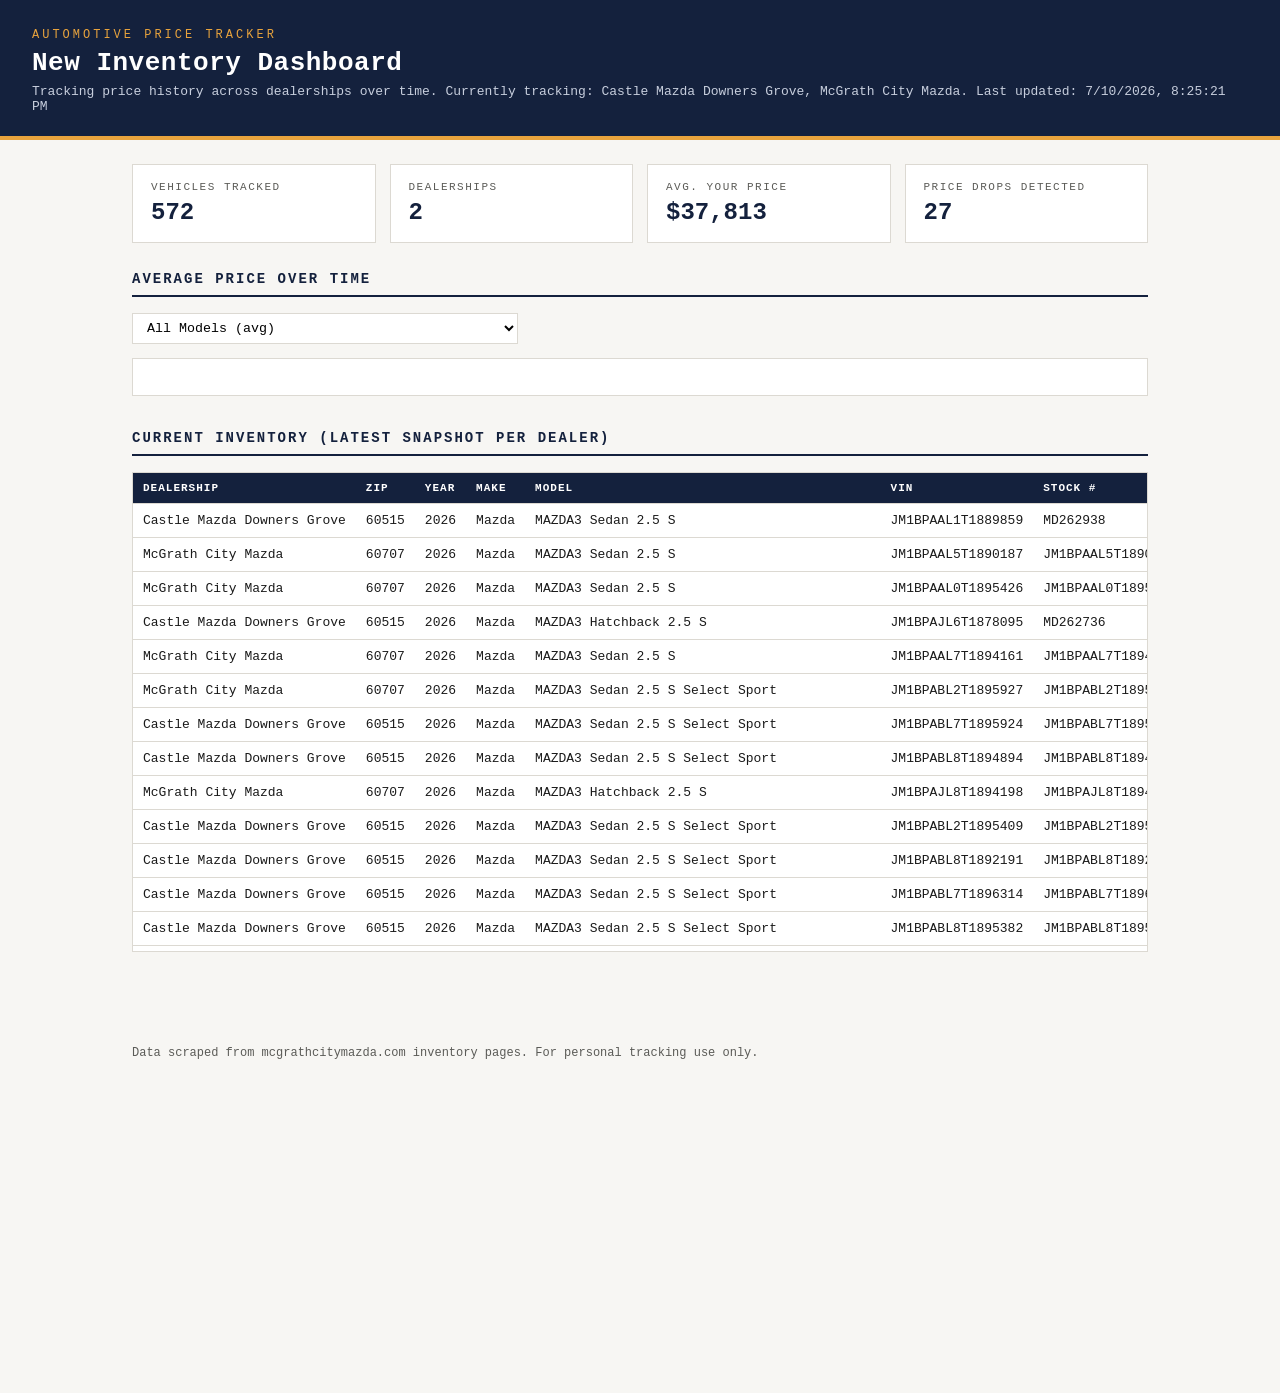
==== docs/index.html @ 13ea5472 "Update prices [automated]" ====
<!DOCTYPE html>
<html lang="en">
<head>
<meta charset="UTF-8">
<title>Automotive Price Tracker</title>
<script>/*!
 * Chart.js v4.4.4
 * https://www.chartjs.org
 * (c) 2024 Chart.js Contributors
 * Released under the MIT License
 */
!function(t,e){"object"==typeof exports&&"undefined"!=typeof module?module.exports=e():"function"==typeof define&&define.amd?define(e):(t="undefined"!=typeof globalThis?globalThis:t||self).Chart=e()}(this,(function(){"use strict";var t=Object.freeze({__proto__:null,get Colors(){return Go},get Decimation(){return Qo},get Filler(){return ma},get Legend(){return ya},get SubTitle(){return ka},get Title(){return Ma},get Tooltip(){return Ba}});function e(){}const i=(()=>{let t=0;return()=>t++})();function s(t){return null==t}function n(t){if(Array.isArray&&Array.isArray(t))return!0;const e=Object.prototype.toString.call(t);return"[object"===e.slice(0,7)&&"Array]"===e.slice(-6)}function o(t){return null!==t&&"[object Object]"===Object.prototype.toString.call(t)}function a(t){return("number"==typeof t||t instanceof Number)&&isFinite(+t)}function r(t,e){return a(t)?t:e}function l(t,e){return void 0===t?e:t}const h=(t,e)=>"string"==typeof t&&t.endsWith("%")?parseFloat(t)/100:+t/e,c=(t,e)=>"string"==typeof t&&t.endsWith("%")?parseFloat(t)/100*e:+t;function d(t,e,i){if(t&&"function"==typeof t.call)return t.apply(i,e)}function u(t,e,i,s){let a,r,l;if(n(t))if(r=t.length,s)for(a=r-1;a>=0;a--)e.call(i,t[a],a);else for(a=0;a<r;a++)e.call(i,t[a],a);else if(o(t))for(l=Object.keys(t),r=l.length,a=0;a<r;a++)e.call(i,t[l[a]],l[a])}function f(t,e){let i,s,n,o;if(!t||!e||t.length!==e.length)return!1;for(i=0,s=t.length;i<s;++i)if(n=t[i],o=e[i],n.datasetIndex!==o.datasetIndex||n.index!==o.index)return!1;return!0}function g(t){if(n(t))return t.map(g);if(o(t)){const e=Object.create(null),i=Object.keys(t),s=i.length;let n=0;for(;n<s;++n)e[i[n]]=g(t[i[n]]);return e}return t}function p(t){return-1===["__proto__","prototype","constructor"].indexOf(t)}function m(t,e,i,s){if(!p(t))return;const n=e[t],a=i[t];o(n)&&o(a)?x(n,a,s):e[t]=g(a)}function x(t,e,i){const s=n(e)?e:[e],a=s.length;if(!o(t))return t;const r=(i=i||{}).merger||m;let l;for(let e=0;e<a;++e){if(l=s[e],!o(l))continue;const n=Object.keys(l);for(let e=0,s=n.length;e<s;++e)r(n[e],t,l,i)}return t}function b(t,e){return x(t,e,{merger:_})}function _(t,e,i){if(!p(t))return;const s=e[t],n=i[t];o(s)&&o(n)?b(s,n):Object.prototype.hasOwnProperty.call(e,t)||(e[t]=g(n))}const y={"":t=>t,x:t=>t.x,y:t=>t.y};function v(t){const e=t.split("."),i=[];let s="";for(const t of e)s+=t,s.endsWith("\\")?s=s.slice(0,-1)+".":(i.push(s),s="");return i}function M(t,e){const i=y[e]||(y[e]=function(t){const e=v(t);return t=>{for(const i of e){if(""===i)break;t=t&&t[i]}return t}}(e));return i(t)}function w(t){return t.charAt(0).toUpperCase()+t.slice(1)}const k=t=>void 0!==t,S=t=>"function"==typeof t,P=(t,e)=>{if(t.size!==e.size)return!1;for(const i of t)if(!e.has(i))return!1;return!0};function D(t){return"mouseup"===t.type||"click"===t.type||"contextmenu"===t.type}const C=Math.PI,O=2*C,A=O+C,T=Number.POSITIVE_INFINITY,L=C/180,E=C/2,R=C/4,I=2*C/3,z=Math.log10,F=Math.sign;function V(t,e,i){return Math.abs(t-e)<i}function B(t){const e=Math.round(t);t=V(t,e,t/1e3)?e:t;const i=Math.pow(10,Math.floor(z(t))),s=t/i;return(s<=1?1:s<=2?2:s<=5?5:10)*i}function W(t){const e=[],i=Math.sqrt(t);let s;for(s=1;s<i;s++)t%s==0&&(e.push(s),e.push(t/s));return i===(0|i)&&e.push(i),e.sort(((t,e)=>t-e)).pop(),e}function N(t){return!isNaN(parseFloat(t))&&isFinite(t)}function H(t,e){const i=Math.round(t);return i-e<=t&&i+e>=t}function j(t,e,i){let s,n,o;for(s=0,n=t.length;s<n;s++)o=t[s][i],isNaN(o)||(e.min=Math.min(e.min,o),e.max=Math.max(e.max,o))}function $(t){return t*(C/180)}function Y(t){return t*(180/C)}function U(t){if(!a(t))return;let e=1,i=0;for(;Math.round(t*e)/e!==t;)e*=10,i++;return i}function X(t,e){const i=e.x-t.x,s=e.y-t.y,n=Math.sqrt(i*i+s*s);let o=Math.atan2(s,i);return o<-.5*C&&(o+=O),{angle:o,distance:n}}function q(t,e){return Math.sqrt(Math.pow(e.x-t.x,2)+Math.pow(e.y-t.y,2))}function K(t,e){return(t-e+A)%O-C}function G(t){return(t%O+O)%O}function Z(t,e,i,s){const n=G(t),o=G(e),a=G(i),r=G(o-n),l=G(a-n),h=G(n-o),c=G(n-a);return n===o||n===a||s&&o===a||r>l&&h<c}function J(t,e,i){return Math.max(e,Math.min(i,t))}function Q(t){return J(t,-32768,32767)}function tt(t,e,i,s=1e-6){return t>=Math.min(e,i)-s&&t<=Math.max(e,i)+s}function et(t,e,i){i=i||(i=>t[i]<e);let s,n=t.length-1,o=0;for(;n-o>1;)s=o+n>>1,i(s)?o=s:n=s;return{lo:o,hi:n}}const it=(t,e,i,s)=>et(t,i,s?s=>{const n=t[s][e];return n<i||n===i&&t[s+1][e]===i}:s=>t[s][e]<i),st=(t,e,i)=>et(t,i,(s=>t[s][e]>=i));function nt(t,e,i){let s=0,n=t.length;for(;s<n&&t[s]<e;)s++;for(;n>s&&t[n-1]>i;)n--;return s>0||n<t.length?t.slice(s,n):t}const ot=["push","pop","shift","splice","unshift"];function at(t,e){t._chartjs?t._chartjs.listeners.push(e):(Object.defineProperty(t,"_chartjs",{configurable:!0,enumerable:!1,value:{listeners:[e]}}),ot.forEach((e=>{const i="_onData"+w(e),s=t[e];Object.defineProperty(t,e,{configurable:!0,enumerable:!1,value(...e){const n=s.apply(this,e);return t._chartjs.listeners.forEach((t=>{"function"==typeof t[i]&&t[i](...e)})),n}})})))}function rt(t,e){const i=t._chartjs;if(!i)return;const s=i.listeners,n=s.indexOf(e);-1!==n&&s.splice(n,1),s.length>0||(ot.forEach((e=>{delete t[e]})),delete t._chartjs)}function lt(t){const e=new Set(t);return e.size===t.length?t:Array.from(e)}const ht="undefined"==typeof window?function(t){return t()}:window.requestAnimationFrame;function ct(t,e){let i=[],s=!1;return function(...n){i=n,s||(s=!0,ht.call(window,(()=>{s=!1,t.apply(e,i)})))}}function dt(t,e){let i;return function(...s){return e?(clearTimeout(i),i=setTimeout(t,e,s)):t.apply(this,s),e}}const ut=t=>"start"===t?"left":"end"===t?"right":"center",ft=(t,e,i)=>"start"===t?e:"end"===t?i:(e+i)/2,gt=(t,e,i,s)=>t===(s?"left":"right")?i:"center"===t?(e+i)/2:e;function pt(t,e,i){const s=e.length;let n=0,o=s;if(t._sorted){const{iScale:a,_parsed:r}=t,l=a.axis,{min:h,max:c,minDefined:d,maxDefined:u}=a.getUserBounds();d&&(n=J(Math.min(it(r,l,h).lo,i?s:it(e,l,a.getPixelForValue(h)).lo),0,s-1)),o=u?J(Math.max(it(r,a.axis,c,!0).hi+1,i?0:it(e,l,a.getPixelForValue(c),!0).hi+1),n,s)-n:s-n}return{start:n,count:o}}function mt(t){const{xScale:e,yScale:i,_scaleRanges:s}=t,n={xmin:e.min,xmax:e.max,ymin:i.min,ymax:i.max};if(!s)return t._scaleRanges=n,!0;const o=s.xmin!==e.min||s.xmax!==e.max||s.ymin!==i.min||s.ymax!==i.max;return Object.assign(s,n),o}class xt{constructor(){this._request=null,this._charts=new Map,this._running=!1,this._lastDate=void 0}_notify(t,e,i,s){const n=e.listeners[s],o=e.duration;n.forEach((s=>s({chart:t,initial:e.initial,numSteps:o,currentStep:Math.min(i-e.start,o)})))}_refresh(){this._request||(this._running=!0,this._request=ht.call(window,(()=>{this._update(),this._request=null,this._running&&this._refresh()})))}_update(t=Date.now()){let e=0;this._charts.forEach(((i,s)=>{if(!i.running||!i.items.length)return;const n=i.items;let o,a=n.length-1,r=!1;for(;a>=0;--a)o=n[a],o._active?(o._total>i.duration&&(i.duration=o._total),o.tick(t),r=!0):(n[a]=n[n.length-1],n.pop());r&&(s.draw(),this._notify(s,i,t,"progress")),n.length||(i.running=!1,this._notify(s,i,t,"complete"),i.initial=!1),e+=n.length})),this._lastDate=t,0===e&&(this._running=!1)}_getAnims(t){const e=this._charts;let i=e.get(t);return i||(i={running:!1,initial:!0,items:[],listeners:{complete:[],progress:[]}},e.set(t,i)),i}listen(t,e,i){this._getAnims(t).listeners[e].push(i)}add(t,e){e&&e.length&&this._getAnims(t).items.push(...e)}has(t){return this._getAnims(t).items.length>0}start(t){const e=this._charts.get(t);e&&(e.running=!0,e.start=Date.now(),e.duration=e.items.reduce(((t,e)=>Math.max(t,e._duration)),0),this._refresh())}running(t){if(!this._running)return!1;const e=this._charts.get(t);return!!(e&&e.running&&e.items.length)}stop(t){const e=this._charts.get(t);if(!e||!e.items.length)return;const i=e.items;let s=i.length-1;for(;s>=0;--s)i[s].cancel();e.items=[],this._notify(t,e,Date.now(),"complete")}remove(t){return this._charts.delete(t)}}var bt=new xt;
/*!
 * @kurkle/color v0.3.2
 * https://github.com/kurkle/color#readme
 * (c) 2023 Jukka Kurkela
 * Released under the MIT License
 */function _t(t){return t+.5|0}const yt=(t,e,i)=>Math.max(Math.min(t,i),e);function vt(t){return yt(_t(2.55*t),0,255)}function Mt(t){return yt(_t(255*t),0,255)}function wt(t){return yt(_t(t/2.55)/100,0,1)}function kt(t){return yt(_t(100*t),0,100)}const St={0:0,1:1,2:2,3:3,4:4,5:5,6:6,7:7,8:8,9:9,A:10,B:11,C:12,D:13,E:14,F:15,a:10,b:11,c:12,d:13,e:14,f:15},Pt=[..."0123456789ABCDEF"],Dt=t=>Pt[15&t],Ct=t=>Pt[(240&t)>>4]+Pt[15&t],Ot=t=>(240&t)>>4==(15&t);function At(t){var e=(t=>Ot(t.r)&&Ot(t.g)&&Ot(t.b)&&Ot(t.a))(t)?Dt:Ct;return t?"#"+e(t.r)+e(t.g)+e(t.b)+((t,e)=>t<255?e(t):"")(t.a,e):void 0}const Tt=/^(hsla?|hwb|hsv)\(\s*([-+.e\d]+)(?:deg)?[\s,]+([-+.e\d]+)%[\s,]+([-+.e\d]+)%(?:[\s,]+([-+.e\d]+)(%)?)?\s*\)$/;function Lt(t,e,i){const s=e*Math.min(i,1-i),n=(e,n=(e+t/30)%12)=>i-s*Math.max(Math.min(n-3,9-n,1),-1);return[n(0),n(8),n(4)]}function Et(t,e,i){const s=(s,n=(s+t/60)%6)=>i-i*e*Math.max(Math.min(n,4-n,1),0);return[s(5),s(3),s(1)]}function Rt(t,e,i){const s=Lt(t,1,.5);let n;for(e+i>1&&(n=1/(e+i),e*=n,i*=n),n=0;n<3;n++)s[n]*=1-e-i,s[n]+=e;return s}function It(t){const e=t.r/255,i=t.g/255,s=t.b/255,n=Math.max(e,i,s),o=Math.min(e,i,s),a=(n+o)/2;let r,l,h;return n!==o&&(h=n-o,l=a>.5?h/(2-n-o):h/(n+o),r=function(t,e,i,s,n){return t===n?(e-i)/s+(e<i?6:0):e===n?(i-t)/s+2:(t-e)/s+4}(e,i,s,h,n),r=60*r+.5),[0|r,l||0,a]}function zt(t,e,i,s){return(Array.isArray(e)?t(e[0],e[1],e[2]):t(e,i,s)).map(Mt)}function Ft(t,e,i){return zt(Lt,t,e,i)}function Vt(t){return(t%360+360)%360}function Bt(t){const e=Tt.exec(t);let i,s=255;if(!e)return;e[5]!==i&&(s=e[6]?vt(+e[5]):Mt(+e[5]));const n=Vt(+e[2]),o=+e[3]/100,a=+e[4]/100;return i="hwb"===e[1]?function(t,e,i){return zt(Rt,t,e,i)}(n,o,a):"hsv"===e[1]?function(t,e,i){return zt(Et,t,e,i)}(n,o,a):Ft(n,o,a),{r:i[0],g:i[1],b:i[2],a:s}}const Wt={x:"dark",Z:"light",Y:"re",X:"blu",W:"gr",V:"medium",U:"slate",A:"ee",T:"ol",S:"or",B:"ra",C:"lateg",D:"ights",R:"in",Q:"turquois",E:"hi",P:"ro",O:"al",N:"le",M:"de",L:"yello",F:"en",K:"ch",G:"arks",H:"ea",I:"ightg",J:"wh"},Nt={OiceXe:"f0f8ff",antiquewEte:"faebd7",aqua:"ffff",aquamarRe:"7fffd4",azuY:"f0ffff",beige:"f5f5dc",bisque:"ffe4c4",black:"0",blanKedOmond:"ffebcd",Xe:"ff",XeviTet:"8a2be2",bPwn:"a52a2a",burlywood:"deb887",caMtXe:"5f9ea0",KartYuse:"7fff00",KocTate:"d2691e",cSO:"ff7f50",cSnflowerXe:"6495ed",cSnsilk:"fff8dc",crimson:"dc143c",cyan:"ffff",xXe:"8b",xcyan:"8b8b",xgTMnPd:"b8860b",xWay:"a9a9a9",xgYF:"6400",xgYy:"a9a9a9",xkhaki:"bdb76b",xmagFta:"8b008b",xTivegYF:"556b2f",xSange:"ff8c00",xScEd:"9932cc",xYd:"8b0000",xsOmon:"e9967a",xsHgYF:"8fbc8f",xUXe:"483d8b",xUWay:"2f4f4f",xUgYy:"2f4f4f",xQe:"ced1",xviTet:"9400d3",dAppRk:"ff1493",dApskyXe:"bfff",dimWay:"696969",dimgYy:"696969",dodgerXe:"1e90ff",fiYbrick:"b22222",flSOwEte:"fffaf0",foYstWAn:"228b22",fuKsia:"ff00ff",gaRsbSo:"dcdcdc",ghostwEte:"f8f8ff",gTd:"ffd700",gTMnPd:"daa520",Way:"808080",gYF:"8000",gYFLw:"adff2f",gYy:"808080",honeyMw:"f0fff0",hotpRk:"ff69b4",RdianYd:"cd5c5c",Rdigo:"4b0082",ivSy:"fffff0",khaki:"f0e68c",lavFMr:"e6e6fa",lavFMrXsh:"fff0f5",lawngYF:"7cfc00",NmoncEffon:"fffacd",ZXe:"add8e6",ZcSO:"f08080",Zcyan:"e0ffff",ZgTMnPdLw:"fafad2",ZWay:"d3d3d3",ZgYF:"90ee90",ZgYy:"d3d3d3",ZpRk:"ffb6c1",ZsOmon:"ffa07a",ZsHgYF:"20b2aa",ZskyXe:"87cefa",ZUWay:"778899",ZUgYy:"778899",ZstAlXe:"b0c4de",ZLw:"ffffe0",lime:"ff00",limegYF:"32cd32",lRF:"faf0e6",magFta:"ff00ff",maPon:"800000",VaquamarRe:"66cdaa",VXe:"cd",VScEd:"ba55d3",VpurpN:"9370db",VsHgYF:"3cb371",VUXe:"7b68ee",VsprRggYF:"fa9a",VQe:"48d1cc",VviTetYd:"c71585",midnightXe:"191970",mRtcYam:"f5fffa",mistyPse:"ffe4e1",moccasR:"ffe4b5",navajowEte:"ffdead",navy:"80",Tdlace:"fdf5e6",Tive:"808000",TivedBb:"6b8e23",Sange:"ffa500",SangeYd:"ff4500",ScEd:"da70d6",pOegTMnPd:"eee8aa",pOegYF:"98fb98",pOeQe:"afeeee",pOeviTetYd:"db7093",papayawEp:"ffefd5",pHKpuff:"ffdab9",peru:"cd853f",pRk:"ffc0cb",plum:"dda0dd",powMrXe:"b0e0e6",purpN:"800080",YbeccapurpN:"663399",Yd:"ff0000",Psybrown:"bc8f8f",PyOXe:"4169e1",saddNbPwn:"8b4513",sOmon:"fa8072",sandybPwn:"f4a460",sHgYF:"2e8b57",sHshell:"fff5ee",siFna:"a0522d",silver:"c0c0c0",skyXe:"87ceeb",UXe:"6a5acd",UWay:"708090",UgYy:"708090",snow:"fffafa",sprRggYF:"ff7f",stAlXe:"4682b4",tan:"d2b48c",teO:"8080",tEstN:"d8bfd8",tomato:"ff6347",Qe:"40e0d0",viTet:"ee82ee",JHt:"f5deb3",wEte:"ffffff",wEtesmoke:"f5f5f5",Lw:"ffff00",LwgYF:"9acd32"};let Ht;function jt(t){Ht||(Ht=function(){const t={},e=Object.keys(Nt),i=Object.keys(Wt);let s,n,o,a,r;for(s=0;s<e.length;s++){for(a=r=e[s],n=0;n<i.length;n++)o=i[n],r=r.replace(o,Wt[o]);o=parseInt(Nt[a],16),t[r]=[o>>16&255,o>>8&255,255&o]}return t}(),Ht.transparent=[0,0,0,0]);const e=Ht[t.toLowerCase()];return e&&{r:e[0],g:e[1],b:e[2],a:4===e.length?e[3]:255}}const $t=/^rgba?\(\s*([-+.\d]+)(%)?[\s,]+([-+.e\d]+)(%)?[\s,]+([-+.e\d]+)(%)?(?:[\s,/]+([-+.e\d]+)(%)?)?\s*\)$/;const Yt=t=>t<=.0031308?12.92*t:1.055*Math.pow(t,1/2.4)-.055,Ut=t=>t<=.04045?t/12.92:Math.pow((t+.055)/1.055,2.4);function Xt(t,e,i){if(t){let s=It(t);s[e]=Math.max(0,Math.min(s[e]+s[e]*i,0===e?360:1)),s=Ft(s),t.r=s[0],t.g=s[1],t.b=s[2]}}function qt(t,e){return t?Object.assign(e||{},t):t}function Kt(t){var e={r:0,g:0,b:0,a:255};return Array.isArray(t)?t.length>=3&&(e={r:t[0],g:t[1],b:t[2],a:255},t.length>3&&(e.a=Mt(t[3]))):(e=qt(t,{r:0,g:0,b:0,a:1})).a=Mt(e.a),e}function Gt(t){return"r"===t.charAt(0)?function(t){const e=$t.exec(t);let i,s,n,o=255;if(e){if(e[7]!==i){const t=+e[7];o=e[8]?vt(t):yt(255*t,0,255)}return i=+e[1],s=+e[3],n=+e[5],i=255&(e[2]?vt(i):yt(i,0,255)),s=255&(e[4]?vt(s):yt(s,0,255)),n=255&(e[6]?vt(n):yt(n,0,255)),{r:i,g:s,b:n,a:o}}}(t):Bt(t)}class Zt{constructor(t){if(t instanceof Zt)return t;const e=typeof t;let i;var s,n,o;"object"===e?i=Kt(t):"string"===e&&(o=(s=t).length,"#"===s[0]&&(4===o||5===o?n={r:255&17*St[s[1]],g:255&17*St[s[2]],b:255&17*St[s[3]],a:5===o?17*St[s[4]]:255}:7!==o&&9!==o||(n={r:St[s[1]]<<4|St[s[2]],g:St[s[3]]<<4|St[s[4]],b:St[s[5]]<<4|St[s[6]],a:9===o?St[s[7]]<<4|St[s[8]]:255})),i=n||jt(t)||Gt(t)),this._rgb=i,this._valid=!!i}get valid(){return this._valid}get rgb(){var t=qt(this._rgb);return t&&(t.a=wt(t.a)),t}set rgb(t){this._rgb=Kt(t)}rgbString(){return this._valid?(t=this._rgb)&&(t.a<255?`rgba(${t.r}, ${t.g}, ${t.b}, ${wt(t.a)})`:`rgb(${t.r}, ${t.g}, ${t.b})`):void 0;var t}hexString(){return this._valid?At(this._rgb):void 0}hslString(){return this._valid?function(t){if(!t)return;const e=It(t),i=e[0],s=kt(e[1]),n=kt(e[2]);return t.a<255?`hsla(${i}, ${s}%, ${n}%, ${wt(t.a)})`:`hsl(${i}, ${s}%, ${n}%)`}(this._rgb):void 0}mix(t,e){if(t){const i=this.rgb,s=t.rgb;let n;const o=e===n?.5:e,a=2*o-1,r=i.a-s.a,l=((a*r==-1?a:(a+r)/(1+a*r))+1)/2;n=1-l,i.r=255&l*i.r+n*s.r+.5,i.g=255&l*i.g+n*s.g+.5,i.b=255&l*i.b+n*s.b+.5,i.a=o*i.a+(1-o)*s.a,this.rgb=i}return this}interpolate(t,e){return t&&(this._rgb=function(t,e,i){const s=Ut(wt(t.r)),n=Ut(wt(t.g)),o=Ut(wt(t.b));return{r:Mt(Yt(s+i*(Ut(wt(e.r))-s))),g:Mt(Yt(n+i*(Ut(wt(e.g))-n))),b:Mt(Yt(o+i*(Ut(wt(e.b))-o))),a:t.a+i*(e.a-t.a)}}(this._rgb,t._rgb,e)),this}clone(){return new Zt(this.rgb)}alpha(t){return this._rgb.a=Mt(t),this}clearer(t){return this._rgb.a*=1-t,this}greyscale(){const t=this._rgb,e=_t(.3*t.r+.59*t.g+.11*t.b);return t.r=t.g=t.b=e,this}opaquer(t){return this._rgb.a*=1+t,this}negate(){const t=this._rgb;return t.r=255-t.r,t.g=255-t.g,t.b=255-t.b,this}lighten(t){return Xt(this._rgb,2,t),this}darken(t){return Xt(this._rgb,2,-t),this}saturate(t){return Xt(this._rgb,1,t),this}desaturate(t){return Xt(this._rgb,1,-t),this}rotate(t){return function(t,e){var i=It(t);i[0]=Vt(i[0]+e),i=Ft(i),t.r=i[0],t.g=i[1],t.b=i[2]}(this._rgb,t),this}}function Jt(t){if(t&&"object"==typeof t){const e=t.toString();return"[object CanvasPattern]"===e||"[object CanvasGradient]"===e}return!1}function Qt(t){return Jt(t)?t:new Zt(t)}function te(t){return Jt(t)?t:new Zt(t).saturate(.5).darken(.1).hexString()}const ee=["x","y","borderWidth","radius","tension"],ie=["color","borderColor","backgroundColor"];const se=new Map;function ne(t,e,i){return function(t,e){e=e||{};const i=t+JSON.stringify(e);let s=se.get(i);return s||(s=new Intl.NumberFormat(t,e),se.set(i,s)),s}(e,i).format(t)}const oe={values:t=>n(t)?t:""+t,numeric(t,e,i){if(0===t)return"0";const s=this.chart.options.locale;let n,o=t;if(i.length>1){const e=Math.max(Math.abs(i[0].value),Math.abs(i[i.length-1].value));(e<1e-4||e>1e15)&&(n="scientific"),o=function(t,e){let i=e.length>3?e[2].value-e[1].value:e[1].value-e[0].value;Math.abs(i)>=1&&t!==Math.floor(t)&&(i=t-Math.floor(t));return i}(t,i)}const a=z(Math.abs(o)),r=isNaN(a)?1:Math.max(Math.min(-1*Math.floor(a),20),0),l={notation:n,minimumFractionDigits:r,maximumFractionDigits:r};return Object.assign(l,this.options.ticks.format),ne(t,s,l)},logarithmic(t,e,i){if(0===t)return"0";const s=i[e].significand||t/Math.pow(10,Math.floor(z(t)));return[1,2,3,5,10,15].includes(s)||e>.8*i.length?oe.numeric.call(this,t,e,i):""}};var ae={formatters:oe};const re=Object.create(null),le=Object.create(null);function he(t,e){if(!e)return t;const i=e.split(".");for(let e=0,s=i.length;e<s;++e){const s=i[e];t=t[s]||(t[s]=Object.create(null))}return t}function ce(t,e,i){return"string"==typeof e?x(he(t,e),i):x(he(t,""),e)}class de{constructor(t,e){this.animation=void 0,this.backgroundColor="rgba(0,0,0,0.1)",this.borderColor="rgba(0,0,0,0.1)",this.color="#666",this.datasets={},this.devicePixelRatio=t=>t.chart.platform.getDevicePixelRatio(),this.elements={},this.events=["mousemove","mouseout","click","touchstart","touchmove"],this.font={family:"'Helvetica Neue', 'Helvetica', 'Arial', sans-serif",size:12,style:"normal",lineHeight:1.2,weight:null},this.hover={},this.hoverBackgroundColor=(t,e)=>te(e.backgroundColor),this.hoverBorderColor=(t,e)=>te(e.borderColor),this.hoverColor=(t,e)=>te(e.color),this.indexAxis="x",this.interaction={mode:"nearest",intersect:!0,includeInvisible:!1},this.maintainAspectRatio=!0,this.onHover=null,this.onClick=null,this.parsing=!0,this.plugins={},this.responsive=!0,this.scale=void 0,this.scales={},this.showLine=!0,this.drawActiveElementsOnTop=!0,this.describe(t),this.apply(e)}set(t,e){return ce(this,t,e)}get(t){return he(this,t)}describe(t,e){return ce(le,t,e)}override(t,e){return ce(re,t,e)}route(t,e,i,s){const n=he(this,t),a=he(this,i),r="_"+e;Object.defineProperties(n,{[r]:{value:n[e],writable:!0},[e]:{enumerable:!0,get(){const t=this[r],e=a[s];return o(t)?Object.assign({},e,t):l(t,e)},set(t){this[r]=t}}})}apply(t){t.forEach((t=>t(this)))}}var ue=new de({_scriptable:t=>!t.startsWith("on"),_indexable:t=>"events"!==t,hover:{_fallback:"interaction"},interaction:{_scriptable:!1,_indexable:!1}},[function(t){t.set("animation",{delay:void 0,duration:1e3,easing:"easeOutQuart",fn:void 0,from:void 0,loop:void 0,to:void 0,type:void 0}),t.describe("animation",{_fallback:!1,_indexable:!1,_scriptable:t=>"onProgress"!==t&&"onComplete"!==t&&"fn"!==t}),t.set("animations",{colors:{type:"color",properties:ie},numbers:{type:"number",properties:ee}}),t.describe("animations",{_fallback:"animation"}),t.set("transitions",{active:{animation:{duration:400}},resize:{animation:{duration:0}},show:{animations:{colors:{from:"transparent"},visible:{type:"boolean",duration:0}}},hide:{animations:{colors:{to:"transparent"},visible:{type:"boolean",easing:"linear",fn:t=>0|t}}}})},function(t){t.set("layout",{autoPadding:!0,padding:{top:0,right:0,bottom:0,left:0}})},function(t){t.set("scale",{display:!0,offset:!1,reverse:!1,beginAtZero:!1,bounds:"ticks",clip:!0,grace:0,grid:{display:!0,lineWidth:1,drawOnChartArea:!0,drawTicks:!0,tickLength:8,tickWidth:(t,e)=>e.lineWidth,tickColor:(t,e)=>e.color,offset:!1},border:{display:!0,dash:[],dashOffset:0,width:1},title:{display:!1,text:"",padding:{top:4,bottom:4}},ticks:{minRotation:0,maxRotation:50,mirror:!1,textStrokeWidth:0,textStrokeColor:"",padding:3,display:!0,autoSkip:!0,autoSkipPadding:3,labelOffset:0,callback:ae.formatters.values,minor:{},major:{},align:"center",crossAlign:"near",showLabelBackdrop:!1,backdropColor:"rgba(255, 255, 255, 0.75)",backdropPadding:2}}),t.route("scale.ticks","color","","color"),t.route("scale.grid","color","","borderColor"),t.route("scale.border","color","","borderColor"),t.route("scale.title","color","","color"),t.describe("scale",{_fallback:!1,_scriptable:t=>!t.startsWith("before")&&!t.startsWith("after")&&"callback"!==t&&"parser"!==t,_indexable:t=>"borderDash"!==t&&"tickBorderDash"!==t&&"dash"!==t}),t.describe("scales",{_fallback:"scale"}),t.describe("scale.ticks",{_scriptable:t=>"backdropPadding"!==t&&"callback"!==t,_indexable:t=>"backdropPadding"!==t})}]);function fe(){return"undefined"!=typeof window&&"undefined"!=typeof document}function ge(t){let e=t.parentNode;return e&&"[object ShadowRoot]"===e.toString()&&(e=e.host),e}function pe(t,e,i){let s;return"string"==typeof t?(s=parseInt(t,10),-1!==t.indexOf("%")&&(s=s/100*e.parentNode[i])):s=t,s}const me=t=>t.ownerDocument.defaultView.getComputedStyle(t,null);function xe(t,e){return me(t).getPropertyValue(e)}const be=["top","right","bottom","left"];function _e(t,e,i){const s={};i=i?"-"+i:"";for(let n=0;n<4;n++){const o=be[n];s[o]=parseFloat(t[e+"-"+o+i])||0}return s.width=s.left+s.right,s.height=s.top+s.bottom,s}const ye=(t,e,i)=>(t>0||e>0)&&(!i||!i.shadowRoot);function ve(t,e){if("native"in t)return t;const{canvas:i,currentDevicePixelRatio:s}=e,n=me(i),o="border-box"===n.boxSizing,a=_e(n,"padding"),r=_e(n,"border","width"),{x:l,y:h,box:c}=function(t,e){const i=t.touches,s=i&&i.length?i[0]:t,{offsetX:n,offsetY:o}=s;let a,r,l=!1;if(ye(n,o,t.target))a=n,r=o;else{const t=e.getBoundingClientRect();a=s.clientX-t.left,r=s.clientY-t.top,l=!0}return{x:a,y:r,box:l}}(t,i),d=a.left+(c&&r.left),u=a.top+(c&&r.top);let{width:f,height:g}=e;return o&&(f-=a.width+r.width,g-=a.height+r.height),{x:Math.round((l-d)/f*i.width/s),y:Math.round((h-u)/g*i.height/s)}}const Me=t=>Math.round(10*t)/10;function we(t,e,i,s){const n=me(t),o=_e(n,"margin"),a=pe(n.maxWidth,t,"clientWidth")||T,r=pe(n.maxHeight,t,"clientHeight")||T,l=function(t,e,i){let s,n;if(void 0===e||void 0===i){const o=t&&ge(t);if(o){const t=o.getBoundingClientRect(),a=me(o),r=_e(a,"border","width"),l=_e(a,"padding");e=t.width-l.width-r.width,i=t.height-l.height-r.height,s=pe(a.maxWidth,o,"clientWidth"),n=pe(a.maxHeight,o,"clientHeight")}else e=t.clientWidth,i=t.clientHeight}return{width:e,height:i,maxWidth:s||T,maxHeight:n||T}}(t,e,i);let{width:h,height:c}=l;if("content-box"===n.boxSizing){const t=_e(n,"border","width"),e=_e(n,"padding");h-=e.width+t.width,c-=e.height+t.height}h=Math.max(0,h-o.width),c=Math.max(0,s?h/s:c-o.height),h=Me(Math.min(h,a,l.maxWidth)),c=Me(Math.min(c,r,l.maxHeight)),h&&!c&&(c=Me(h/2));return(void 0!==e||void 0!==i)&&s&&l.height&&c>l.height&&(c=l.height,h=Me(Math.floor(c*s))),{width:h,height:c}}function ke(t,e,i){const s=e||1,n=Math.floor(t.height*s),o=Math.floor(t.width*s);t.height=Math.floor(t.height),t.width=Math.floor(t.width);const a=t.canvas;return a.style&&(i||!a.style.height&&!a.style.width)&&(a.style.height=`${t.height}px`,a.style.width=`${t.width}px`),(t.currentDevicePixelRatio!==s||a.height!==n||a.width!==o)&&(t.currentDevicePixelRatio=s,a.height=n,a.width=o,t.ctx.setTransform(s,0,0,s,0,0),!0)}const Se=function(){let t=!1;try{const e={get passive(){return t=!0,!1}};fe()&&(window.addEventListener("test",null,e),window.removeEventListener("test",null,e))}catch(t){}return t}();function Pe(t,e){const i=xe(t,e),s=i&&i.match(/^(\d+)(\.\d+)?px$/);return s?+s[1]:void 0}function De(t){return!t||s(t.size)||s(t.family)?null:(t.style?t.style+" ":"")+(t.weight?t.weight+" ":"")+t.size+"px "+t.family}function Ce(t,e,i,s,n){let o=e[n];return o||(o=e[n]=t.measureText(n).width,i.push(n)),o>s&&(s=o),s}function Oe(t,e,i,s){let o=(s=s||{}).data=s.data||{},a=s.garbageCollect=s.garbageCollect||[];s.font!==e&&(o=s.data={},a=s.garbageCollect=[],s.font=e),t.save(),t.font=e;let r=0;const l=i.length;let h,c,d,u,f;for(h=0;h<l;h++)if(u=i[h],null==u||n(u)){if(n(u))for(c=0,d=u.length;c<d;c++)f=u[c],null==f||n(f)||(r=Ce(t,o,a,r,f))}else r=Ce(t,o,a,r,u);t.restore();const g=a.length/2;if(g>i.length){for(h=0;h<g;h++)delete o[a[h]];a.splice(0,g)}return r}function Ae(t,e,i){const s=t.currentDevicePixelRatio,n=0!==i?Math.max(i/2,.5):0;return Math.round((e-n)*s)/s+n}function Te(t,e){(e||t)&&((e=e||t.getContext("2d")).save(),e.resetTransform(),e.clearRect(0,0,t.width,t.height),e.restore())}function Le(t,e,i,s){Ee(t,e,i,s,null)}function Ee(t,e,i,s,n){let o,a,r,l,h,c,d,u;const f=e.pointStyle,g=e.rotation,p=e.radius;let m=(g||0)*L;if(f&&"object"==typeof f&&(o=f.toString(),"[object HTMLImageElement]"===o||"[object HTMLCanvasElement]"===o))return t.save(),t.translate(i,s),t.rotate(m),t.drawImage(f,-f.width/2,-f.height/2,f.width,f.height),void t.restore();if(!(isNaN(p)||p<=0)){switch(t.beginPath(),f){default:n?t.ellipse(i,s,n/2,p,0,0,O):t.arc(i,s,p,0,O),t.closePath();break;case"triangle":c=n?n/2:p,t.moveTo(i+Math.sin(m)*c,s-Math.cos(m)*p),m+=I,t.lineTo(i+Math.sin(m)*c,s-Math.cos(m)*p),m+=I,t.lineTo(i+Math.sin(m)*c,s-Math.cos(m)*p),t.closePath();break;case"rectRounded":h=.516*p,l=p-h,a=Math.cos(m+R)*l,d=Math.cos(m+R)*(n?n/2-h:l),r=Math.sin(m+R)*l,u=Math.sin(m+R)*(n?n/2-h:l),t.arc(i-d,s-r,h,m-C,m-E),t.arc(i+u,s-a,h,m-E,m),t.arc(i+d,s+r,h,m,m+E),t.arc(i-u,s+a,h,m+E,m+C),t.closePath();break;case"rect":if(!g){l=Math.SQRT1_2*p,c=n?n/2:l,t.rect(i-c,s-l,2*c,2*l);break}m+=R;case"rectRot":d=Math.cos(m)*(n?n/2:p),a=Math.cos(m)*p,r=Math.sin(m)*p,u=Math.sin(m)*(n?n/2:p),t.moveTo(i-d,s-r),t.lineTo(i+u,s-a),t.lineTo(i+d,s+r),t.lineTo(i-u,s+a),t.closePath();break;case"crossRot":m+=R;case"cross":d=Math.cos(m)*(n?n/2:p),a=Math.cos(m)*p,r=Math.sin(m)*p,u=Math.sin(m)*(n?n/2:p),t.moveTo(i-d,s-r),t.lineTo(i+d,s+r),t.moveTo(i+u,s-a),t.lineTo(i-u,s+a);break;case"star":d=Math.cos(m)*(n?n/2:p),a=Math.cos(m)*p,r=Math.sin(m)*p,u=Math.sin(m)*(n?n/2:p),t.moveTo(i-d,s-r),t.lineTo(i+d,s+r),t.moveTo(i+u,s-a),t.lineTo(i-u,s+a),m+=R,d=Math.cos(m)*(n?n/2:p),a=Math.cos(m)*p,r=Math.sin(m)*p,u=Math.sin(m)*(n?n/2:p),t.moveTo(i-d,s-r),t.lineTo(i+d,s+r),t.moveTo(i+u,s-a),t.lineTo(i-u,s+a);break;case"line":a=n?n/2:Math.cos(m)*p,r=Math.sin(m)*p,t.moveTo(i-a,s-r),t.lineTo(i+a,s+r);break;case"dash":t.moveTo(i,s),t.lineTo(i+Math.cos(m)*(n?n/2:p),s+Math.sin(m)*p);break;case!1:t.closePath()}t.fill(),e.borderWidth>0&&t.stroke()}}function Re(t,e,i){return i=i||.5,!e||t&&t.x>e.left-i&&t.x<e.right+i&&t.y>e.top-i&&t.y<e.bottom+i}function Ie(t,e){t.save(),t.beginPath(),t.rect(e.left,e.top,e.right-e.left,e.bottom-e.top),t.clip()}function ze(t){t.restore()}function Fe(t,e,i,s,n){if(!e)return t.lineTo(i.x,i.y);if("middle"===n){const s=(e.x+i.x)/2;t.lineTo(s,e.y),t.lineTo(s,i.y)}else"after"===n!=!!s?t.lineTo(e.x,i.y):t.lineTo(i.x,e.y);t.lineTo(i.x,i.y)}function Ve(t,e,i,s){if(!e)return t.lineTo(i.x,i.y);t.bezierCurveTo(s?e.cp1x:e.cp2x,s?e.cp1y:e.cp2y,s?i.cp2x:i.cp1x,s?i.cp2y:i.cp1y,i.x,i.y)}function Be(t,e,i,s,n){if(n.strikethrough||n.underline){const o=t.measureText(s),a=e-o.actualBoundingBoxLeft,r=e+o.actualBoundingBoxRight,l=i-o.actualBoundingBoxAscent,h=i+o.actualBoundingBoxDescent,c=n.strikethrough?(l+h)/2:h;t.strokeStyle=t.fillStyle,t.beginPath(),t.lineWidth=n.decorationWidth||2,t.moveTo(a,c),t.lineTo(r,c),t.stroke()}}function We(t,e){const i=t.fillStyle;t.fillStyle=e.color,t.fillRect(e.left,e.top,e.width,e.height),t.fillStyle=i}function Ne(t,e,i,o,a,r={}){const l=n(e)?e:[e],h=r.strokeWidth>0&&""!==r.strokeColor;let c,d;for(t.save(),t.font=a.string,function(t,e){e.translation&&t.translate(e.translation[0],e.translation[1]),s(e.rotation)||t.rotate(e.rotation),e.color&&(t.fillStyle=e.color),e.textAlign&&(t.textAlign=e.textAlign),e.textBaseline&&(t.textBaseline=e.textBaseline)}(t,r),c=0;c<l.length;++c)d=l[c],r.backdrop&&We(t,r.backdrop),h&&(r.strokeColor&&(t.strokeStyle=r.strokeColor),s(r.strokeWidth)||(t.lineWidth=r.strokeWidth),t.strokeText(d,i,o,r.maxWidth)),t.fillText(d,i,o,r.maxWidth),Be(t,i,o,d,r),o+=Number(a.lineHeight);t.restore()}function He(t,e){const{x:i,y:s,w:n,h:o,radius:a}=e;t.arc(i+a.topLeft,s+a.topLeft,a.topLeft,1.5*C,C,!0),t.lineTo(i,s+o-a.bottomLeft),t.arc(i+a.bottomLeft,s+o-a.bottomLeft,a.bottomLeft,C,E,!0),t.lineTo(i+n-a.bottomRight,s+o),t.arc(i+n-a.bottomRight,s+o-a.bottomRight,a.bottomRight,E,0,!0),t.lineTo(i+n,s+a.topRight),t.arc(i+n-a.topRight,s+a.topRight,a.topRight,0,-E,!0),t.lineTo(i+a.topLeft,s)}function je(t,e=[""],i,s,n=(()=>t[0])){const o=i||t;void 0===s&&(s=ti("_fallback",t));const a={[Symbol.toStringTag]:"Object",_cacheable:!0,_scopes:t,_rootScopes:o,_fallback:s,_getTarget:n,override:i=>je([i,...t],e,o,s)};return new Proxy(a,{deleteProperty:(e,i)=>(delete e[i],delete e._keys,delete t[0][i],!0),get:(i,s)=>qe(i,s,(()=>function(t,e,i,s){let n;for(const o of e)if(n=ti(Ue(o,t),i),void 0!==n)return Xe(t,n)?Je(i,s,t,n):n}(s,e,t,i))),getOwnPropertyDescriptor:(t,e)=>Reflect.getOwnPropertyDescriptor(t._scopes[0],e),getPrototypeOf:()=>Reflect.getPrototypeOf(t[0]),has:(t,e)=>ei(t).includes(e),ownKeys:t=>ei(t),set(t,e,i){const s=t._storage||(t._storage=n());return t[e]=s[e]=i,delete t._keys,!0}})}function $e(t,e,i,s){const a={_cacheable:!1,_proxy:t,_context:e,_subProxy:i,_stack:new Set,_descriptors:Ye(t,s),setContext:e=>$e(t,e,i,s),override:n=>$e(t.override(n),e,i,s)};return new Proxy(a,{deleteProperty:(e,i)=>(delete e[i],delete t[i],!0),get:(t,e,i)=>qe(t,e,(()=>function(t,e,i){const{_proxy:s,_context:a,_subProxy:r,_descriptors:l}=t;let h=s[e];S(h)&&l.isScriptable(e)&&(h=function(t,e,i,s){const{_proxy:n,_context:o,_subProxy:a,_stack:r}=i;if(r.has(t))throw new Error("Recursion detected: "+Array.from(r).join("->")+"->"+t);r.add(t);let l=e(o,a||s);r.delete(t),Xe(t,l)&&(l=Je(n._scopes,n,t,l));return l}(e,h,t,i));n(h)&&h.length&&(h=function(t,e,i,s){const{_proxy:n,_context:a,_subProxy:r,_descriptors:l}=i;if(void 0!==a.index&&s(t))return e[a.index%e.length];if(o(e[0])){const i=e,s=n._scopes.filter((t=>t!==i));e=[];for(const o of i){const i=Je(s,n,t,o);e.push($e(i,a,r&&r[t],l))}}return e}(e,h,t,l.isIndexable));Xe(e,h)&&(h=$e(h,a,r&&r[e],l));return h}(t,e,i))),getOwnPropertyDescriptor:(e,i)=>e._descriptors.allKeys?Reflect.has(t,i)?{enumerable:!0,configurable:!0}:void 0:Reflect.getOwnPropertyDescriptor(t,i),getPrototypeOf:()=>Reflect.getPrototypeOf(t),has:(e,i)=>Reflect.has(t,i),ownKeys:()=>Reflect.ownKeys(t),set:(e,i,s)=>(t[i]=s,delete e[i],!0)})}function Ye(t,e={scriptable:!0,indexable:!0}){const{_scriptable:i=e.scriptable,_indexable:s=e.indexable,_allKeys:n=e.allKeys}=t;return{allKeys:n,scriptable:i,indexable:s,isScriptable:S(i)?i:()=>i,isIndexable:S(s)?s:()=>s}}const Ue=(t,e)=>t?t+w(e):e,Xe=(t,e)=>o(e)&&"adapters"!==t&&(null===Object.getPrototypeOf(e)||e.constructor===Object);function qe(t,e,i){if(Object.prototype.hasOwnProperty.call(t,e)||"constructor"===e)return t[e];const s=i();return t[e]=s,s}function Ke(t,e,i){return S(t)?t(e,i):t}const Ge=(t,e)=>!0===t?e:"string"==typeof t?M(e,t):void 0;function Ze(t,e,i,s,n){for(const o of e){const e=Ge(i,o);if(e){t.add(e);const o=Ke(e._fallback,i,n);if(void 0!==o&&o!==i&&o!==s)return o}else if(!1===e&&void 0!==s&&i!==s)return null}return!1}function Je(t,e,i,s){const a=e._rootScopes,r=Ke(e._fallback,i,s),l=[...t,...a],h=new Set;h.add(s);let c=Qe(h,l,i,r||i,s);return null!==c&&((void 0===r||r===i||(c=Qe(h,l,r,c,s),null!==c))&&je(Array.from(h),[""],a,r,(()=>function(t,e,i){const s=t._getTarget();e in s||(s[e]={});const a=s[e];if(n(a)&&o(i))return i;return a||{}}(e,i,s))))}function Qe(t,e,i,s,n){for(;i;)i=Ze(t,e,i,s,n);return i}function ti(t,e){for(const i of e){if(!i)continue;const e=i[t];if(void 0!==e)return e}}function ei(t){let e=t._keys;return e||(e=t._keys=function(t){const e=new Set;for(const i of t)for(const t of Object.keys(i).filter((t=>!t.startsWith("_"))))e.add(t);return Array.from(e)}(t._scopes)),e}function ii(t,e,i,s){const{iScale:n}=t,{key:o="r"}=this._parsing,a=new Array(s);let r,l,h,c;for(r=0,l=s;r<l;++r)h=r+i,c=e[h],a[r]={r:n.parse(M(c,o),h)};return a}const si=Number.EPSILON||1e-14,ni=(t,e)=>e<t.length&&!t[e].skip&&t[e],oi=t=>"x"===t?"y":"x";function ai(t,e,i,s){const n=t.skip?e:t,o=e,a=i.skip?e:i,r=q(o,n),l=q(a,o);let h=r/(r+l),c=l/(r+l);h=isNaN(h)?0:h,c=isNaN(c)?0:c;const d=s*h,u=s*c;return{previous:{x:o.x-d*(a.x-n.x),y:o.y-d*(a.y-n.y)},next:{x:o.x+u*(a.x-n.x),y:o.y+u*(a.y-n.y)}}}function ri(t,e="x"){const i=oi(e),s=t.length,n=Array(s).fill(0),o=Array(s);let a,r,l,h=ni(t,0);for(a=0;a<s;++a)if(r=l,l=h,h=ni(t,a+1),l){if(h){const t=h[e]-l[e];n[a]=0!==t?(h[i]-l[i])/t:0}o[a]=r?h?F(n[a-1])!==F(n[a])?0:(n[a-1]+n[a])/2:n[a-1]:n[a]}!function(t,e,i){const s=t.length;let n,o,a,r,l,h=ni(t,0);for(let c=0;c<s-1;++c)l=h,h=ni(t,c+1),l&&h&&(V(e[c],0,si)?i[c]=i[c+1]=0:(n=i[c]/e[c],o=i[c+1]/e[c],r=Math.pow(n,2)+Math.pow(o,2),r<=9||(a=3/Math.sqrt(r),i[c]=n*a*e[c],i[c+1]=o*a*e[c])))}(t,n,o),function(t,e,i="x"){const s=oi(i),n=t.length;let o,a,r,l=ni(t,0);for(let h=0;h<n;++h){if(a=r,r=l,l=ni(t,h+1),!r)continue;const n=r[i],c=r[s];a&&(o=(n-a[i])/3,r[`cp1${i}`]=n-o,r[`cp1${s}`]=c-o*e[h]),l&&(o=(l[i]-n)/3,r[`cp2${i}`]=n+o,r[`cp2${s}`]=c+o*e[h])}}(t,o,e)}function li(t,e,i){return Math.max(Math.min(t,i),e)}function hi(t,e,i,s,n){let o,a,r,l;if(e.spanGaps&&(t=t.filter((t=>!t.skip))),"monotone"===e.cubicInterpolationMode)ri(t,n);else{let i=s?t[t.length-1]:t[0];for(o=0,a=t.length;o<a;++o)r=t[o],l=ai(i,r,t[Math.min(o+1,a-(s?0:1))%a],e.tension),r.cp1x=l.previous.x,r.cp1y=l.previous.y,r.cp2x=l.next.x,r.cp2y=l.next.y,i=r}e.capBezierPoints&&function(t,e){let i,s,n,o,a,r=Re(t[0],e);for(i=0,s=t.length;i<s;++i)a=o,o=r,r=i<s-1&&Re(t[i+1],e),o&&(n=t[i],a&&(n.cp1x=li(n.cp1x,e.left,e.right),n.cp1y=li(n.cp1y,e.top,e.bottom)),r&&(n.cp2x=li(n.cp2x,e.left,e.right),n.cp2y=li(n.cp2y,e.top,e.bottom)))}(t,i)}const ci=t=>0===t||1===t,di=(t,e,i)=>-Math.pow(2,10*(t-=1))*Math.sin((t-e)*O/i),ui=(t,e,i)=>Math.pow(2,-10*t)*Math.sin((t-e)*O/i)+1,fi={linear:t=>t,easeInQuad:t=>t*t,easeOutQuad:t=>-t*(t-2),easeInOutQuad:t=>(t/=.5)<1?.5*t*t:-.5*(--t*(t-2)-1),easeInCubic:t=>t*t*t,easeOutCubic:t=>(t-=1)*t*t+1,easeInOutCubic:t=>(t/=.5)<1?.5*t*t*t:.5*((t-=2)*t*t+2),easeInQuart:t=>t*t*t*t,easeOutQuart:t=>-((t-=1)*t*t*t-1),easeInOutQuart:t=>(t/=.5)<1?.5*t*t*t*t:-.5*((t-=2)*t*t*t-2),easeInQuint:t=>t*t*t*t*t,easeOutQuint:t=>(t-=1)*t*t*t*t+1,easeInOutQuint:t=>(t/=.5)<1?.5*t*t*t*t*t:.5*((t-=2)*t*t*t*t+2),easeInSine:t=>1-Math.cos(t*E),easeOutSine:t=>Math.sin(t*E),easeInOutSine:t=>-.5*(Math.cos(C*t)-1),easeInExpo:t=>0===t?0:Math.pow(2,10*(t-1)),easeOutExpo:t=>1===t?1:1-Math.pow(2,-10*t),easeInOutExpo:t=>ci(t)?t:t<.5?.5*Math.pow(2,10*(2*t-1)):.5*(2-Math.pow(2,-10*(2*t-1))),easeInCirc:t=>t>=1?t:-(Math.sqrt(1-t*t)-1),easeOutCirc:t=>Math.sqrt(1-(t-=1)*t),easeInOutCirc:t=>(t/=.5)<1?-.5*(Math.sqrt(1-t*t)-1):.5*(Math.sqrt(1-(t-=2)*t)+1),easeInElastic:t=>ci(t)?t:di(t,.075,.3),easeOutElastic:t=>ci(t)?t:ui(t,.075,.3),easeInOutElastic(t){const e=.1125;return ci(t)?t:t<.5?.5*di(2*t,e,.45):.5+.5*ui(2*t-1,e,.45)},easeInBack(t){const e=1.70158;return t*t*((e+1)*t-e)},easeOutBack(t){const e=1.70158;return(t-=1)*t*((e+1)*t+e)+1},easeInOutBack(t){let e=1.70158;return(t/=.5)<1?t*t*((1+(e*=1.525))*t-e)*.5:.5*((t-=2)*t*((1+(e*=1.525))*t+e)+2)},easeInBounce:t=>1-fi.easeOutBounce(1-t),easeOutBounce(t){const e=7.5625,i=2.75;return t<1/i?e*t*t:t<2/i?e*(t-=1.5/i)*t+.75:t<2.5/i?e*(t-=2.25/i)*t+.9375:e*(t-=2.625/i)*t+.984375},easeInOutBounce:t=>t<.5?.5*fi.easeInBounce(2*t):.5*fi.easeOutBounce(2*t-1)+.5};function gi(t,e,i,s){return{x:t.x+i*(e.x-t.x),y:t.y+i*(e.y-t.y)}}function pi(t,e,i,s){return{x:t.x+i*(e.x-t.x),y:"middle"===s?i<.5?t.y:e.y:"after"===s?i<1?t.y:e.y:i>0?e.y:t.y}}function mi(t,e,i,s){const n={x:t.cp2x,y:t.cp2y},o={x:e.cp1x,y:e.cp1y},a=gi(t,n,i),r=gi(n,o,i),l=gi(o,e,i),h=gi(a,r,i),c=gi(r,l,i);return gi(h,c,i)}const xi=/^(normal|(\d+(?:\.\d+)?)(px|em|%)?)$/,bi=/^(normal|italic|initial|inherit|unset|(oblique( -?[0-9]?[0-9]deg)?))$/;function _i(t,e){const i=(""+t).match(xi);if(!i||"normal"===i[1])return 1.2*e;switch(t=+i[2],i[3]){case"px":return t;case"%":t/=100}return e*t}const yi=t=>+t||0;function vi(t,e){const i={},s=o(e),n=s?Object.keys(e):e,a=o(t)?s?i=>l(t[i],t[e[i]]):e=>t[e]:()=>t;for(const t of n)i[t]=yi(a(t));return i}function Mi(t){return vi(t,{top:"y",right:"x",bottom:"y",left:"x"})}function wi(t){return vi(t,["topLeft","topRight","bottomLeft","bottomRight"])}function ki(t){const e=Mi(t);return e.width=e.left+e.right,e.height=e.top+e.bottom,e}function Si(t,e){t=t||{},e=e||ue.font;let i=l(t.size,e.size);"string"==typeof i&&(i=parseInt(i,10));let s=l(t.style,e.style);s&&!(""+s).match(bi)&&(console.warn('Invalid font style specified: "'+s+'"'),s=void 0);const n={family:l(t.family,e.family),lineHeight:_i(l(t.lineHeight,e.lineHeight),i),size:i,style:s,weight:l(t.weight,e.weight),string:""};return n.string=De(n),n}function Pi(t,e,i,s){let o,a,r,l=!0;for(o=0,a=t.length;o<a;++o)if(r=t[o],void 0!==r&&(void 0!==e&&"function"==typeof r&&(r=r(e),l=!1),void 0!==i&&n(r)&&(r=r[i%r.length],l=!1),void 0!==r))return s&&!l&&(s.cacheable=!1),r}function Di(t,e,i){const{min:s,max:n}=t,o=c(e,(n-s)/2),a=(t,e)=>i&&0===t?0:t+e;return{min:a(s,-Math.abs(o)),max:a(n,o)}}function Ci(t,e){return Object.assign(Object.create(t),e)}function Oi(t,e,i){return t?function(t,e){return{x:i=>t+t+e-i,setWidth(t){e=t},textAlign:t=>"center"===t?t:"right"===t?"left":"right",xPlus:(t,e)=>t-e,leftForLtr:(t,e)=>t-e}}(e,i):{x:t=>t,setWidth(t){},textAlign:t=>t,xPlus:(t,e)=>t+e,leftForLtr:(t,e)=>t}}function Ai(t,e){let i,s;"ltr"!==e&&"rtl"!==e||(i=t.canvas.style,s=[i.getPropertyValue("direction"),i.getPropertyPriority("direction")],i.setProperty("direction",e,"important"),t.prevTextDirection=s)}function Ti(t,e){void 0!==e&&(delete t.prevTextDirection,t.canvas.style.setProperty("direction",e[0],e[1]))}function Li(t){return"angle"===t?{between:Z,compare:K,normalize:G}:{between:tt,compare:(t,e)=>t-e,normalize:t=>t}}function Ei({start:t,end:e,count:i,loop:s,style:n}){return{start:t%i,end:e%i,loop:s&&(e-t+1)%i==0,style:n}}function Ri(t,e,i){if(!i)return[t];const{property:s,start:n,end:o}=i,a=e.length,{compare:r,between:l,normalize:h}=Li(s),{start:c,end:d,loop:u,style:f}=function(t,e,i){const{property:s,start:n,end:o}=i,{between:a,normalize:r}=Li(s),l=e.length;let h,c,{start:d,end:u,loop:f}=t;if(f){for(d+=l,u+=l,h=0,c=l;h<c&&a(r(e[d%l][s]),n,o);++h)d--,u--;d%=l,u%=l}return u<d&&(u+=l),{start:d,end:u,loop:f,style:t.style}}(t,e,i),g=[];let p,m,x,b=!1,_=null;const y=()=>b||l(n,x,p)&&0!==r(n,x),v=()=>!b||0===r(o,p)||l(o,x,p);for(let t=c,i=c;t<=d;++t)m=e[t%a],m.skip||(p=h(m[s]),p!==x&&(b=l(p,n,o),null===_&&y()&&(_=0===r(p,n)?t:i),null!==_&&v()&&(g.push(Ei({start:_,end:t,loop:u,count:a,style:f})),_=null),i=t,x=p));return null!==_&&g.push(Ei({start:_,end:d,loop:u,count:a,style:f})),g}function Ii(t,e){const i=[],s=t.segments;for(let n=0;n<s.length;n++){const o=Ri(s[n],t.points,e);o.length&&i.push(...o)}return i}function zi(t,e){const i=t.points,s=t.options.spanGaps,n=i.length;if(!n)return[];const o=!!t._loop,{start:a,end:r}=function(t,e,i,s){let n=0,o=e-1;if(i&&!s)for(;n<e&&!t[n].skip;)n++;for(;n<e&&t[n].skip;)n++;for(n%=e,i&&(o+=n);o>n&&t[o%e].skip;)o--;return o%=e,{start:n,end:o}}(i,n,o,s);if(!0===s)return Fi(t,[{start:a,end:r,loop:o}],i,e);return Fi(t,function(t,e,i,s){const n=t.length,o=[];let a,r=e,l=t[e];for(a=e+1;a<=i;++a){const i=t[a%n];i.skip||i.stop?l.skip||(s=!1,o.push({start:e%n,end:(a-1)%n,loop:s}),e=r=i.stop?a:null):(r=a,l.skip&&(e=a)),l=i}return null!==r&&o.push({start:e%n,end:r%n,loop:s}),o}(i,a,r<a?r+n:r,!!t._fullLoop&&0===a&&r===n-1),i,e)}function Fi(t,e,i,s){return s&&s.setContext&&i?function(t,e,i,s){const n=t._chart.getContext(),o=Vi(t.options),{_datasetIndex:a,options:{spanGaps:r}}=t,l=i.length,h=[];let c=o,d=e[0].start,u=d;function f(t,e,s,n){const o=r?-1:1;if(t!==e){for(t+=l;i[t%l].skip;)t-=o;for(;i[e%l].skip;)e+=o;t%l!=e%l&&(h.push({start:t%l,end:e%l,loop:s,style:n}),c=n,d=e%l)}}for(const t of e){d=r?d:t.start;let e,o=i[d%l];for(u=d+1;u<=t.end;u++){const r=i[u%l];e=Vi(s.setContext(Ci(n,{type:"segment",p0:o,p1:r,p0DataIndex:(u-1)%l,p1DataIndex:u%l,datasetIndex:a}))),Bi(e,c)&&f(d,u-1,t.loop,c),o=r,c=e}d<u-1&&f(d,u-1,t.loop,c)}return h}(t,e,i,s):e}function Vi(t){return{backgroundColor:t.backgroundColor,borderCapStyle:t.borderCapStyle,borderDash:t.borderDash,borderDashOffset:t.borderDashOffset,borderJoinStyle:t.borderJoinStyle,borderWidth:t.borderWidth,borderColor:t.borderColor}}function Bi(t,e){if(!e)return!1;const i=[],s=function(t,e){return Jt(e)?(i.includes(e)||i.push(e),i.indexOf(e)):e};return JSON.stringify(t,s)!==JSON.stringify(e,s)}var Wi=Object.freeze({__proto__:null,HALF_PI:E,INFINITY:T,PI:C,PITAU:A,QUARTER_PI:R,RAD_PER_DEG:L,TAU:O,TWO_THIRDS_PI:I,_addGrace:Di,_alignPixel:Ae,_alignStartEnd:ft,_angleBetween:Z,_angleDiff:K,_arrayUnique:lt,_attachContext:$e,_bezierCurveTo:Ve,_bezierInterpolation:mi,_boundSegment:Ri,_boundSegments:Ii,_capitalize:w,_computeSegments:zi,_createResolver:je,_decimalPlaces:U,_deprecated:function(t,e,i,s){void 0!==e&&console.warn(t+': "'+i+'" is deprecated. Please use "'+s+'" instead')},_descriptors:Ye,_elementsEqual:f,_factorize:W,_filterBetween:nt,_getParentNode:ge,_getStartAndCountOfVisiblePoints:pt,_int16Range:Q,_isBetween:tt,_isClickEvent:D,_isDomSupported:fe,_isPointInArea:Re,_limitValue:J,_longestText:Oe,_lookup:et,_lookupByKey:it,_measureText:Ce,_merger:m,_mergerIf:_,_normalizeAngle:G,_parseObjectDataRadialScale:ii,_pointInLine:gi,_readValueToProps:vi,_rlookupByKey:st,_scaleRangesChanged:mt,_setMinAndMaxByKey:j,_splitKey:v,_steppedInterpolation:pi,_steppedLineTo:Fe,_textX:gt,_toLeftRightCenter:ut,_updateBezierControlPoints:hi,addRoundedRectPath:He,almostEquals:V,almostWhole:H,callback:d,clearCanvas:Te,clipArea:Ie,clone:g,color:Qt,createContext:Ci,debounce:dt,defined:k,distanceBetweenPoints:q,drawPoint:Le,drawPointLegend:Ee,each:u,easingEffects:fi,finiteOrDefault:r,fontString:function(t,e,i){return e+" "+t+"px "+i},formatNumber:ne,getAngleFromPoint:X,getHoverColor:te,getMaximumSize:we,getRelativePosition:ve,getRtlAdapter:Oi,getStyle:xe,isArray:n,isFinite:a,isFunction:S,isNullOrUndef:s,isNumber:N,isObject:o,isPatternOrGradient:Jt,listenArrayEvents:at,log10:z,merge:x,mergeIf:b,niceNum:B,noop:e,overrideTextDirection:Ai,readUsedSize:Pe,renderText:Ne,requestAnimFrame:ht,resolve:Pi,resolveObjectKey:M,restoreTextDirection:Ti,retinaScale:ke,setsEqual:P,sign:F,splineCurve:ai,splineCurveMonotone:ri,supportsEventListenerOptions:Se,throttled:ct,toDegrees:Y,toDimension:c,toFont:Si,toFontString:De,toLineHeight:_i,toPadding:ki,toPercentage:h,toRadians:$,toTRBL:Mi,toTRBLCorners:wi,uid:i,unclipArea:ze,unlistenArrayEvents:rt,valueOrDefault:l});function Ni(t,e,i,s){const{controller:n,data:o,_sorted:a}=t,r=n._cachedMeta.iScale;if(r&&e===r.axis&&"r"!==e&&a&&o.length){const t=r._reversePixels?st:it;if(!s)return t(o,e,i);if(n._sharedOptions){const s=o[0],n="function"==typeof s.getRange&&s.getRange(e);if(n){const s=t(o,e,i-n),a=t(o,e,i+n);return{lo:s.lo,hi:a.hi}}}}return{lo:0,hi:o.length-1}}function Hi(t,e,i,s,n){const o=t.getSortedVisibleDatasetMetas(),a=i[e];for(let t=0,i=o.length;t<i;++t){const{index:i,data:r}=o[t],{lo:l,hi:h}=Ni(o[t],e,a,n);for(let t=l;t<=h;++t){const e=r[t];e.skip||s(e,i,t)}}}function ji(t,e,i,s,n){const o=[];if(!n&&!t.isPointInArea(e))return o;return Hi(t,i,e,(function(i,a,r){(n||Re(i,t.chartArea,0))&&i.inRange(e.x,e.y,s)&&o.push({element:i,datasetIndex:a,index:r})}),!0),o}function $i(t,e,i,s,n,o){let a=[];const r=function(t){const e=-1!==t.indexOf("x"),i=-1!==t.indexOf("y");return function(t,s){const n=e?Math.abs(t.x-s.x):0,o=i?Math.abs(t.y-s.y):0;return Math.sqrt(Math.pow(n,2)+Math.pow(o,2))}}(i);let l=Number.POSITIVE_INFINITY;return Hi(t,i,e,(function(i,h,c){const d=i.inRange(e.x,e.y,n);if(s&&!d)return;const u=i.getCenterPoint(n);if(!(!!o||t.isPointInArea(u))&&!d)return;const f=r(e,u);f<l?(a=[{element:i,datasetIndex:h,index:c}],l=f):f===l&&a.push({element:i,datasetIndex:h,index:c})})),a}function Yi(t,e,i,s,n,o){return o||t.isPointInArea(e)?"r"!==i||s?$i(t,e,i,s,n,o):function(t,e,i,s){let n=[];return Hi(t,i,e,(function(t,i,o){const{startAngle:a,endAngle:r}=t.getProps(["startAngle","endAngle"],s),{angle:l}=X(t,{x:e.x,y:e.y});Z(l,a,r)&&n.push({element:t,datasetIndex:i,index:o})})),n}(t,e,i,n):[]}function Ui(t,e,i,s,n){const o=[],a="x"===i?"inXRange":"inYRange";let r=!1;return Hi(t,i,e,((t,s,l)=>{t[a]&&t[a](e[i],n)&&(o.push({element:t,datasetIndex:s,index:l}),r=r||t.inRange(e.x,e.y,n))})),s&&!r?[]:o}var Xi={evaluateInteractionItems:Hi,modes:{index(t,e,i,s){const n=ve(e,t),o=i.axis||"x",a=i.includeInvisible||!1,r=i.intersect?ji(t,n,o,s,a):Yi(t,n,o,!1,s,a),l=[];return r.length?(t.getSortedVisibleDatasetMetas().forEach((t=>{const e=r[0].index,i=t.data[e];i&&!i.skip&&l.push({element:i,datasetIndex:t.index,index:e})})),l):[]},dataset(t,e,i,s){const n=ve(e,t),o=i.axis||"xy",a=i.includeInvisible||!1;let r=i.intersect?ji(t,n,o,s,a):Yi(t,n,o,!1,s,a);if(r.length>0){const e=r[0].datasetIndex,i=t.getDatasetMeta(e).data;r=[];for(let t=0;t<i.length;++t)r.push({element:i[t],datasetIndex:e,index:t})}return r},point:(t,e,i,s)=>ji(t,ve(e,t),i.axis||"xy",s,i.includeInvisible||!1),nearest(t,e,i,s){const n=ve(e,t),o=i.axis||"xy",a=i.includeInvisible||!1;return Yi(t,n,o,i.intersect,s,a)},x:(t,e,i,s)=>Ui(t,ve(e,t),"x",i.intersect,s),y:(t,e,i,s)=>Ui(t,ve(e,t),"y",i.intersect,s)}};const qi=["left","top","right","bottom"];function Ki(t,e){return t.filter((t=>t.pos===e))}function Gi(t,e){return t.filter((t=>-1===qi.indexOf(t.pos)&&t.box.axis===e))}function Zi(t,e){return t.sort(((t,i)=>{const s=e?i:t,n=e?t:i;return s.weight===n.weight?s.index-n.index:s.weight-n.weight}))}function Ji(t,e){const i=function(t){const e={};for(const i of t){const{stack:t,pos:s,stackWeight:n}=i;if(!t||!qi.includes(s))continue;const o=e[t]||(e[t]={count:0,placed:0,weight:0,size:0});o.count++,o.weight+=n}return e}(t),{vBoxMaxWidth:s,hBoxMaxHeight:n}=e;let o,a,r;for(o=0,a=t.length;o<a;++o){r=t[o];const{fullSize:a}=r.box,l=i[r.stack],h=l&&r.stackWeight/l.weight;r.horizontal?(r.width=h?h*s:a&&e.availableWidth,r.height=n):(r.width=s,r.height=h?h*n:a&&e.availableHeight)}return i}function Qi(t,e,i,s){return Math.max(t[i],e[i])+Math.max(t[s],e[s])}function ts(t,e){t.top=Math.max(t.top,e.top),t.left=Math.max(t.left,e.left),t.bottom=Math.max(t.bottom,e.bottom),t.right=Math.max(t.right,e.right)}function es(t,e,i,s){const{pos:n,box:a}=i,r=t.maxPadding;if(!o(n)){i.size&&(t[n]-=i.size);const e=s[i.stack]||{size:0,count:1};e.size=Math.max(e.size,i.horizontal?a.height:a.width),i.size=e.size/e.count,t[n]+=i.size}a.getPadding&&ts(r,a.getPadding());const l=Math.max(0,e.outerWidth-Qi(r,t,"left","right")),h=Math.max(0,e.outerHeight-Qi(r,t,"top","bottom")),c=l!==t.w,d=h!==t.h;return t.w=l,t.h=h,i.horizontal?{same:c,other:d}:{same:d,other:c}}function is(t,e){const i=e.maxPadding;function s(t){const s={left:0,top:0,right:0,bottom:0};return t.forEach((t=>{s[t]=Math.max(e[t],i[t])})),s}return s(t?["left","right"]:["top","bottom"])}function ss(t,e,i,s){const n=[];let o,a,r,l,h,c;for(o=0,a=t.length,h=0;o<a;++o){r=t[o],l=r.box,l.update(r.width||e.w,r.height||e.h,is(r.horizontal,e));const{same:a,other:d}=es(e,i,r,s);h|=a&&n.length,c=c||d,l.fullSize||n.push(r)}return h&&ss(n,e,i,s)||c}function ns(t,e,i,s,n){t.top=i,t.left=e,t.right=e+s,t.bottom=i+n,t.width=s,t.height=n}function os(t,e,i,s){const n=i.padding;let{x:o,y:a}=e;for(const r of t){const t=r.box,l=s[r.stack]||{count:1,placed:0,weight:1},h=r.stackWeight/l.weight||1;if(r.horizontal){const s=e.w*h,o=l.size||t.height;k(l.start)&&(a=l.start),t.fullSize?ns(t,n.left,a,i.outerWidth-n.right-n.left,o):ns(t,e.left+l.placed,a,s,o),l.start=a,l.placed+=s,a=t.bottom}else{const s=e.h*h,a=l.size||t.width;k(l.start)&&(o=l.start),t.fullSize?ns(t,o,n.top,a,i.outerHeight-n.bottom-n.top):ns(t,o,e.top+l.placed,a,s),l.start=o,l.placed+=s,o=t.right}}e.x=o,e.y=a}var as={addBox(t,e){t.boxes||(t.boxes=[]),e.fullSize=e.fullSize||!1,e.position=e.position||"top",e.weight=e.weight||0,e._layers=e._layers||function(){return[{z:0,draw(t){e.draw(t)}}]},t.boxes.push(e)},removeBox(t,e){const i=t.boxes?t.boxes.indexOf(e):-1;-1!==i&&t.boxes.splice(i,1)},configure(t,e,i){e.fullSize=i.fullSize,e.position=i.position,e.weight=i.weight},update(t,e,i,s){if(!t)return;const n=ki(t.options.layout.padding),o=Math.max(e-n.width,0),a=Math.max(i-n.height,0),r=function(t){const e=function(t){const e=[];let i,s,n,o,a,r;for(i=0,s=(t||[]).length;i<s;++i)n=t[i],({position:o,options:{stack:a,stackWeight:r=1}}=n),e.push({index:i,box:n,pos:o,horizontal:n.isHorizontal(),weight:n.weight,stack:a&&o+a,stackWeight:r});return e}(t),i=Zi(e.filter((t=>t.box.fullSize)),!0),s=Zi(Ki(e,"left"),!0),n=Zi(Ki(e,"right")),o=Zi(Ki(e,"top"),!0),a=Zi(Ki(e,"bottom")),r=Gi(e,"x"),l=Gi(e,"y");return{fullSize:i,leftAndTop:s.concat(o),rightAndBottom:n.concat(l).concat(a).concat(r),chartArea:Ki(e,"chartArea"),vertical:s.concat(n).concat(l),horizontal:o.concat(a).concat(r)}}(t.boxes),l=r.vertical,h=r.horizontal;u(t.boxes,(t=>{"function"==typeof t.beforeLayout&&t.beforeLayout()}));const c=l.reduce(((t,e)=>e.box.options&&!1===e.box.options.display?t:t+1),0)||1,d=Object.freeze({outerWidth:e,outerHeight:i,padding:n,availableWidth:o,availableHeight:a,vBoxMaxWidth:o/2/c,hBoxMaxHeight:a/2}),f=Object.assign({},n);ts(f,ki(s));const g=Object.assign({maxPadding:f,w:o,h:a,x:n.left,y:n.top},n),p=Ji(l.concat(h),d);ss(r.fullSize,g,d,p),ss(l,g,d,p),ss(h,g,d,p)&&ss(l,g,d,p),function(t){const e=t.maxPadding;function i(i){const s=Math.max(e[i]-t[i],0);return t[i]+=s,s}t.y+=i("top"),t.x+=i("left"),i("right"),i("bottom")}(g),os(r.leftAndTop,g,d,p),g.x+=g.w,g.y+=g.h,os(r.rightAndBottom,g,d,p),t.chartArea={left:g.left,top:g.top,right:g.left+g.w,bottom:g.top+g.h,height:g.h,width:g.w},u(r.chartArea,(e=>{const i=e.box;Object.assign(i,t.chartArea),i.update(g.w,g.h,{left:0,top:0,right:0,bottom:0})}))}};class rs{acquireContext(t,e){}releaseContext(t){return!1}addEventListener(t,e,i){}removeEventListener(t,e,i){}getDevicePixelRatio(){return 1}getMaximumSize(t,e,i,s){return e=Math.max(0,e||t.width),i=i||t.height,{width:e,height:Math.max(0,s?Math.floor(e/s):i)}}isAttached(t){return!0}updateConfig(t){}}class ls extends rs{acquireContext(t){return t&&t.getContext&&t.getContext("2d")||null}updateConfig(t){t.options.animation=!1}}const hs="$chartjs",cs={touchstart:"mousedown",touchmove:"mousemove",touchend:"mouseup",pointerenter:"mouseenter",pointerdown:"mousedown",pointermove:"mousemove",pointerup:"mouseup",pointerleave:"mouseout",pointerout:"mouseout"},ds=t=>null===t||""===t;const us=!!Se&&{passive:!0};function fs(t,e,i){t&&t.canvas&&t.canvas.removeEventListener(e,i,us)}function gs(t,e){for(const i of t)if(i===e||i.contains(e))return!0}function ps(t,e,i){const s=t.canvas,n=new MutationObserver((t=>{let e=!1;for(const i of t)e=e||gs(i.addedNodes,s),e=e&&!gs(i.removedNodes,s);e&&i()}));return n.observe(document,{childList:!0,subtree:!0}),n}function ms(t,e,i){const s=t.canvas,n=new MutationObserver((t=>{let e=!1;for(const i of t)e=e||gs(i.removedNodes,s),e=e&&!gs(i.addedNodes,s);e&&i()}));return n.observe(document,{childList:!0,subtree:!0}),n}const xs=new Map;let bs=0;function _s(){const t=window.devicePixelRatio;t!==bs&&(bs=t,xs.forEach(((e,i)=>{i.currentDevicePixelRatio!==t&&e()})))}function ys(t,e,i){const s=t.canvas,n=s&&ge(s);if(!n)return;const o=ct(((t,e)=>{const s=n.clientWidth;i(t,e),s<n.clientWidth&&i()}),window),a=new ResizeObserver((t=>{const e=t[0],i=e.contentRect.width,s=e.contentRect.height;0===i&&0===s||o(i,s)}));return a.observe(n),function(t,e){xs.size||window.addEventListener("resize",_s),xs.set(t,e)}(t,o),a}function vs(t,e,i){i&&i.disconnect(),"resize"===e&&function(t){xs.delete(t),xs.size||window.removeEventListener("resize",_s)}(t)}function Ms(t,e,i){const s=t.canvas,n=ct((e=>{null!==t.ctx&&i(function(t,e){const i=cs[t.type]||t.type,{x:s,y:n}=ve(t,e);return{type:i,chart:e,native:t,x:void 0!==s?s:null,y:void 0!==n?n:null}}(e,t))}),t);return function(t,e,i){t&&t.addEventListener(e,i,us)}(s,e,n),n}class ws extends rs{acquireContext(t,e){const i=t&&t.getContext&&t.getContext("2d");return i&&i.canvas===t?(function(t,e){const i=t.style,s=t.getAttribute("height"),n=t.getAttribute("width");if(t[hs]={initial:{height:s,width:n,style:{display:i.display,height:i.height,width:i.width}}},i.display=i.display||"block",i.boxSizing=i.boxSizing||"border-box",ds(n)){const e=Pe(t,"width");void 0!==e&&(t.width=e)}if(ds(s))if(""===t.style.height)t.height=t.width/(e||2);else{const e=Pe(t,"height");void 0!==e&&(t.height=e)}}(t,e),i):null}releaseContext(t){const e=t.canvas;if(!e[hs])return!1;const i=e[hs].initial;["height","width"].forEach((t=>{const n=i[t];s(n)?e.removeAttribute(t):e.setAttribute(t,n)}));const n=i.style||{};return Object.keys(n).forEach((t=>{e.style[t]=n[t]})),e.width=e.width,delete e[hs],!0}addEventListener(t,e,i){this.removeEventListener(t,e);const s=t.$proxies||(t.$proxies={}),n={attach:ps,detach:ms,resize:ys}[e]||Ms;s[e]=n(t,e,i)}removeEventListener(t,e){const i=t.$proxies||(t.$proxies={}),s=i[e];if(!s)return;({attach:vs,detach:vs,resize:vs}[e]||fs)(t,e,s),i[e]=void 0}getDevicePixelRatio(){return window.devicePixelRatio}getMaximumSize(t,e,i,s){return we(t,e,i,s)}isAttached(t){const e=t&&ge(t);return!(!e||!e.isConnected)}}function ks(t){return!fe()||"undefined"!=typeof OffscreenCanvas&&t instanceof OffscreenCanvas?ls:ws}var Ss=Object.freeze({__proto__:null,BasePlatform:rs,BasicPlatform:ls,DomPlatform:ws,_detectPlatform:ks});const Ps="transparent",Ds={boolean:(t,e,i)=>i>.5?e:t,color(t,e,i){const s=Qt(t||Ps),n=s.valid&&Qt(e||Ps);return n&&n.valid?n.mix(s,i).hexString():e},number:(t,e,i)=>t+(e-t)*i};class Cs{constructor(t,e,i,s){const n=e[i];s=Pi([t.to,s,n,t.from]);const o=Pi([t.from,n,s]);this._active=!0,this._fn=t.fn||Ds[t.type||typeof o],this._easing=fi[t.easing]||fi.linear,this._start=Math.floor(Date.now()+(t.delay||0)),this._duration=this._total=Math.floor(t.duration),this._loop=!!t.loop,this._target=e,this._prop=i,this._from=o,this._to=s,this._promises=void 0}active(){return this._active}update(t,e,i){if(this._active){this._notify(!1);const s=this._target[this._prop],n=i-this._start,o=this._duration-n;this._start=i,this._duration=Math.floor(Math.max(o,t.duration)),this._total+=n,this._loop=!!t.loop,this._to=Pi([t.to,e,s,t.from]),this._from=Pi([t.from,s,e])}}cancel(){this._active&&(this.tick(Date.now()),this._active=!1,this._notify(!1))}tick(t){const e=t-this._start,i=this._duration,s=this._prop,n=this._from,o=this._loop,a=this._to;let r;if(this._active=n!==a&&(o||e<i),!this._active)return this._target[s]=a,void this._notify(!0);e<0?this._target[s]=n:(r=e/i%2,r=o&&r>1?2-r:r,r=this._easing(Math.min(1,Math.max(0,r))),this._target[s]=this._fn(n,a,r))}wait(){const t=this._promises||(this._promises=[]);return new Promise(((e,i)=>{t.push({res:e,rej:i})}))}_notify(t){const e=t?"res":"rej",i=this._promises||[];for(let t=0;t<i.length;t++)i[t][e]()}}class Os{constructor(t,e){this._chart=t,this._properties=new Map,this.configure(e)}configure(t){if(!o(t))return;const e=Object.keys(ue.animation),i=this._properties;Object.getOwnPropertyNames(t).forEach((s=>{const a=t[s];if(!o(a))return;const r={};for(const t of e)r[t]=a[t];(n(a.properties)&&a.properties||[s]).forEach((t=>{t!==s&&i.has(t)||i.set(t,r)}))}))}_animateOptions(t,e){const i=e.options,s=function(t,e){if(!e)return;let i=t.options;if(!i)return void(t.options=e);i.$shared&&(t.options=i=Object.assign({},i,{$shared:!1,$animations:{}}));return i}(t,i);if(!s)return[];const n=this._createAnimations(s,i);return i.$shared&&function(t,e){const i=[],s=Object.keys(e);for(let e=0;e<s.length;e++){const n=t[s[e]];n&&n.active()&&i.push(n.wait())}return Promise.all(i)}(t.options.$animations,i).then((()=>{t.options=i}),(()=>{})),n}_createAnimations(t,e){const i=this._properties,s=[],n=t.$animations||(t.$animations={}),o=Object.keys(e),a=Date.now();let r;for(r=o.length-1;r>=0;--r){const l=o[r];if("$"===l.charAt(0))continue;if("options"===l){s.push(...this._animateOptions(t,e));continue}const h=e[l];let c=n[l];const d=i.get(l);if(c){if(d&&c.active()){c.update(d,h,a);continue}c.cancel()}d&&d.duration?(n[l]=c=new Cs(d,t,l,h),s.push(c)):t[l]=h}return s}update(t,e){if(0===this._properties.size)return void Object.assign(t,e);const i=this._createAnimations(t,e);return i.length?(bt.add(this._chart,i),!0):void 0}}function As(t,e){const i=t&&t.options||{},s=i.reverse,n=void 0===i.min?e:0,o=void 0===i.max?e:0;return{start:s?o:n,end:s?n:o}}function Ts(t,e){const i=[],s=t._getSortedDatasetMetas(e);let n,o;for(n=0,o=s.length;n<o;++n)i.push(s[n].index);return i}function Ls(t,e,i,s={}){const n=t.keys,o="single"===s.mode;let r,l,h,c;if(null!==e){for(r=0,l=n.length;r<l;++r){if(h=+n[r],h===i){if(s.all)continue;break}c=t.values[h],a(c)&&(o||0===e||F(e)===F(c))&&(e+=c)}return e}}function Es(t,e){const i=t&&t.options.stacked;return i||void 0===i&&void 0!==e.stack}function Rs(t,e,i){const s=t[e]||(t[e]={});return s[i]||(s[i]={})}function Is(t,e,i,s){for(const n of e.getMatchingVisibleMetas(s).reverse()){const e=t[n.index];if(i&&e>0||!i&&e<0)return n.index}return null}function zs(t,e){const{chart:i,_cachedMeta:s}=t,n=i._stacks||(i._stacks={}),{iScale:o,vScale:a,index:r}=s,l=o.axis,h=a.axis,c=function(t,e,i){return`${t.id}.${e.id}.${i.stack||i.type}`}(o,a,s),d=e.length;let u;for(let t=0;t<d;++t){const i=e[t],{[l]:o,[h]:d}=i;u=(i._stacks||(i._stacks={}))[h]=Rs(n,c,o),u[r]=d,u._top=Is(u,a,!0,s.type),u._bottom=Is(u,a,!1,s.type);(u._visualValues||(u._visualValues={}))[r]=d}}function Fs(t,e){const i=t.scales;return Object.keys(i).filter((t=>i[t].axis===e)).shift()}function Vs(t,e){const i=t.controller.index,s=t.vScale&&t.vScale.axis;if(s){e=e||t._parsed;for(const t of e){const e=t._stacks;if(!e||void 0===e[s]||void 0===e[s][i])return;delete e[s][i],void 0!==e[s]._visualValues&&void 0!==e[s]._visualValues[i]&&delete e[s]._visualValues[i]}}}const Bs=t=>"reset"===t||"none"===t,Ws=(t,e)=>e?t:Object.assign({},t);class Ns{static defaults={};static datasetElementType=null;static dataElementType=null;constructor(t,e){this.chart=t,this._ctx=t.ctx,this.index=e,this._cachedDataOpts={},this._cachedMeta=this.getMeta(),this._type=this._cachedMeta.type,this.options=void 0,this._parsing=!1,this._data=void 0,this._objectData=void 0,this._sharedOptions=void 0,this._drawStart=void 0,this._drawCount=void 0,this.enableOptionSharing=!1,this.supportsDecimation=!1,this.$context=void 0,this._syncList=[],this.datasetElementType=new.target.datasetElementType,this.dataElementType=new.target.dataElementType,this.initialize()}initialize(){const t=this._cachedMeta;this.configure(),this.linkScales(),t._stacked=Es(t.vScale,t),this.addElements(),this.options.fill&&!this.chart.isPluginEnabled("filler")&&console.warn("Tried to use the 'fill' option without the 'Filler' plugin enabled. Please import and register the 'Filler' plugin and make sure it is not disabled in the options")}updateIndex(t){this.index!==t&&Vs(this._cachedMeta),this.index=t}linkScales(){const t=this.chart,e=this._cachedMeta,i=this.getDataset(),s=(t,e,i,s)=>"x"===t?e:"r"===t?s:i,n=e.xAxisID=l(i.xAxisID,Fs(t,"x")),o=e.yAxisID=l(i.yAxisID,Fs(t,"y")),a=e.rAxisID=l(i.rAxisID,Fs(t,"r")),r=e.indexAxis,h=e.iAxisID=s(r,n,o,a),c=e.vAxisID=s(r,o,n,a);e.xScale=this.getScaleForId(n),e.yScale=this.getScaleForId(o),e.rScale=this.getScaleForId(a),e.iScale=this.getScaleForId(h),e.vScale=this.getScaleForId(c)}getDataset(){return this.chart.data.datasets[this.index]}getMeta(){return this.chart.getDatasetMeta(this.index)}getScaleForId(t){return this.chart.scales[t]}_getOtherScale(t){const e=this._cachedMeta;return t===e.iScale?e.vScale:e.iScale}reset(){this._update("reset")}_destroy(){const t=this._cachedMeta;this._data&&rt(this._data,this),t._stacked&&Vs(t)}_dataCheck(){const t=this.getDataset(),e=t.data||(t.data=[]),i=this._data;if(o(e)){const t=this._cachedMeta;this._data=function(t,e){const{iScale:i,vScale:s}=e,n="x"===i.axis?"x":"y",o="x"===s.axis?"x":"y",a=Object.keys(t),r=new Array(a.length);let l,h,c;for(l=0,h=a.length;l<h;++l)c=a[l],r[l]={[n]:c,[o]:t[c]};return r}(e,t)}else if(i!==e){if(i){rt(i,this);const t=this._cachedMeta;Vs(t),t._parsed=[]}e&&Object.isExtensible(e)&&at(e,this),this._syncList=[],this._data=e}}addElements(){const t=this._cachedMeta;this._dataCheck(),this.datasetElementType&&(t.dataset=new this.datasetElementType)}buildOrUpdateElements(t){const e=this._cachedMeta,i=this.getDataset();let s=!1;this._dataCheck();const n=e._stacked;e._stacked=Es(e.vScale,e),e.stack!==i.stack&&(s=!0,Vs(e),e.stack=i.stack),this._resyncElements(t),(s||n!==e._stacked)&&zs(this,e._parsed)}configure(){const t=this.chart.config,e=t.datasetScopeKeys(this._type),i=t.getOptionScopes(this.getDataset(),e,!0);this.options=t.createResolver(i,this.getContext()),this._parsing=this.options.parsing,this._cachedDataOpts={}}parse(t,e){const{_cachedMeta:i,_data:s}=this,{iScale:a,_stacked:r}=i,l=a.axis;let h,c,d,u=0===t&&e===s.length||i._sorted,f=t>0&&i._parsed[t-1];if(!1===this._parsing)i._parsed=s,i._sorted=!0,d=s;else{d=n(s[t])?this.parseArrayData(i,s,t,e):o(s[t])?this.parseObjectData(i,s,t,e):this.parsePrimitiveData(i,s,t,e);const a=()=>null===c[l]||f&&c[l]<f[l];for(h=0;h<e;++h)i._parsed[h+t]=c=d[h],u&&(a()&&(u=!1),f=c);i._sorted=u}r&&zs(this,d)}parsePrimitiveData(t,e,i,s){const{iScale:n,vScale:o}=t,a=n.axis,r=o.axis,l=n.getLabels(),h=n===o,c=new Array(s);let d,u,f;for(d=0,u=s;d<u;++d)f=d+i,c[d]={[a]:h||n.parse(l[f],f),[r]:o.parse(e[f],f)};return c}parseArrayData(t,e,i,s){const{xScale:n,yScale:o}=t,a=new Array(s);let r,l,h,c;for(r=0,l=s;r<l;++r)h=r+i,c=e[h],a[r]={x:n.parse(c[0],h),y:o.parse(c[1],h)};return a}parseObjectData(t,e,i,s){const{xScale:n,yScale:o}=t,{xAxisKey:a="x",yAxisKey:r="y"}=this._parsing,l=new Array(s);let h,c,d,u;for(h=0,c=s;h<c;++h)d=h+i,u=e[d],l[h]={x:n.parse(M(u,a),d),y:o.parse(M(u,r),d)};return l}getParsed(t){return this._cachedMeta._parsed[t]}getDataElement(t){return this._cachedMeta.data[t]}applyStack(t,e,i){const s=this.chart,n=this._cachedMeta,o=e[t.axis];return Ls({keys:Ts(s,!0),values:e._stacks[t.axis]._visualValues},o,n.index,{mode:i})}updateRangeFromParsed(t,e,i,s){const n=i[e.axis];let o=null===n?NaN:n;const a=s&&i._stacks[e.axis];s&&a&&(s.values=a,o=Ls(s,n,this._cachedMeta.index)),t.min=Math.min(t.min,o),t.max=Math.max(t.max,o)}getMinMax(t,e){const i=this._cachedMeta,s=i._parsed,n=i._sorted&&t===i.iScale,o=s.length,r=this._getOtherScale(t),l=((t,e,i)=>t&&!e.hidden&&e._stacked&&{keys:Ts(i,!0),values:null})(e,i,this.chart),h={min:Number.POSITIVE_INFINITY,max:Number.NEGATIVE_INFINITY},{min:c,max:d}=function(t){const{min:e,max:i,minDefined:s,maxDefined:n}=t.getUserBounds();return{min:s?e:Number.NEGATIVE_INFINITY,max:n?i:Number.POSITIVE_INFINITY}}(r);let u,f;function g(){f=s[u];const e=f[r.axis];return!a(f[t.axis])||c>e||d<e}for(u=0;u<o&&(g()||(this.updateRangeFromParsed(h,t,f,l),!n));++u);if(n)for(u=o-1;u>=0;--u)if(!g()){this.updateRangeFromParsed(h,t,f,l);break}return h}getAllParsedValues(t){const e=this._cachedMeta._parsed,i=[];let s,n,o;for(s=0,n=e.length;s<n;++s)o=e[s][t.axis],a(o)&&i.push(o);return i}getMaxOverflow(){return!1}getLabelAndValue(t){const e=this._cachedMeta,i=e.iScale,s=e.vScale,n=this.getParsed(t);return{label:i?""+i.getLabelForValue(n[i.axis]):"",value:s?""+s.getLabelForValue(n[s.axis]):""}}_update(t){const e=this._cachedMeta;this.update(t||"default"),e._clip=function(t){let e,i,s,n;return o(t)?(e=t.top,i=t.right,s=t.bottom,n=t.left):e=i=s=n=t,{top:e,right:i,bottom:s,left:n,disabled:!1===t}}(l(this.options.clip,function(t,e,i){if(!1===i)return!1;const s=As(t,i),n=As(e,i);return{top:n.end,right:s.end,bottom:n.start,left:s.start}}(e.xScale,e.yScale,this.getMaxOverflow())))}update(t){}draw(){const t=this._ctx,e=this.chart,i=this._cachedMeta,s=i.data||[],n=e.chartArea,o=[],a=this._drawStart||0,r=this._drawCount||s.length-a,l=this.options.drawActiveElementsOnTop;let h;for(i.dataset&&i.dataset.draw(t,n,a,r),h=a;h<a+r;++h){const e=s[h];e.hidden||(e.active&&l?o.push(e):e.draw(t,n))}for(h=0;h<o.length;++h)o[h].draw(t,n)}getStyle(t,e){const i=e?"active":"default";return void 0===t&&this._cachedMeta.dataset?this.resolveDatasetElementOptions(i):this.resolveDataElementOptions(t||0,i)}getContext(t,e,i){const s=this.getDataset();let n;if(t>=0&&t<this._cachedMeta.data.length){const e=this._cachedMeta.data[t];n=e.$context||(e.$context=function(t,e,i){return Ci(t,{active:!1,dataIndex:e,parsed:void 0,raw:void 0,element:i,index:e,mode:"default",type:"data"})}(this.getContext(),t,e)),n.parsed=this.getParsed(t),n.raw=s.data[t],n.index=n.dataIndex=t}else n=this.$context||(this.$context=function(t,e){return Ci(t,{active:!1,dataset:void 0,datasetIndex:e,index:e,mode:"default",type:"dataset"})}(this.chart.getContext(),this.index)),n.dataset=s,n.index=n.datasetIndex=this.index;return n.active=!!e,n.mode=i,n}resolveDatasetElementOptions(t){return this._resolveElementOptions(this.datasetElementType.id,t)}resolveDataElementOptions(t,e){return this._resolveElementOptions(this.dataElementType.id,e,t)}_resolveElementOptions(t,e="default",i){const s="active"===e,n=this._cachedDataOpts,o=t+"-"+e,a=n[o],r=this.enableOptionSharing&&k(i);if(a)return Ws(a,r);const l=this.chart.config,h=l.datasetElementScopeKeys(this._type,t),c=s?[`${t}Hover`,"hover",t,""]:[t,""],d=l.getOptionScopes(this.getDataset(),h),u=Object.keys(ue.elements[t]),f=l.resolveNamedOptions(d,u,(()=>this.getContext(i,s,e)),c);return f.$shared&&(f.$shared=r,n[o]=Object.freeze(Ws(f,r))),f}_resolveAnimations(t,e,i){const s=this.chart,n=this._cachedDataOpts,o=`animation-${e}`,a=n[o];if(a)return a;let r;if(!1!==s.options.animation){const s=this.chart.config,n=s.datasetAnimationScopeKeys(this._type,e),o=s.getOptionScopes(this.getDataset(),n);r=s.createResolver(o,this.getContext(t,i,e))}const l=new Os(s,r&&r.animations);return r&&r._cacheable&&(n[o]=Object.freeze(l)),l}getSharedOptions(t){if(t.$shared)return this._sharedOptions||(this._sharedOptions=Object.assign({},t))}includeOptions(t,e){return!e||Bs(t)||this.chart._animationsDisabled}_getSharedOptions(t,e){const i=this.resolveDataElementOptions(t,e),s=this._sharedOptions,n=this.getSharedOptions(i),o=this.includeOptions(e,n)||n!==s;return this.updateSharedOptions(n,e,i),{sharedOptions:n,includeOptions:o}}updateElement(t,e,i,s){Bs(s)?Object.assign(t,i):this._resolveAnimations(e,s).update(t,i)}updateSharedOptions(t,e,i){t&&!Bs(e)&&this._resolveAnimations(void 0,e).update(t,i)}_setStyle(t,e,i,s){t.active=s;const n=this.getStyle(e,s);this._resolveAnimations(e,i,s).update(t,{options:!s&&this.getSharedOptions(n)||n})}removeHoverStyle(t,e,i){this._setStyle(t,i,"active",!1)}setHoverStyle(t,e,i){this._setStyle(t,i,"active",!0)}_removeDatasetHoverStyle(){const t=this._cachedMeta.dataset;t&&this._setStyle(t,void 0,"active",!1)}_setDatasetHoverStyle(){const t=this._cachedMeta.dataset;t&&this._setStyle(t,void 0,"active",!0)}_resyncElements(t){const e=this._data,i=this._cachedMeta.data;for(const[t,e,i]of this._syncList)this[t](e,i);this._syncList=[];const s=i.length,n=e.length,o=Math.min(n,s);o&&this.parse(0,o),n>s?this._insertElements(s,n-s,t):n<s&&this._removeElements(n,s-n)}_insertElements(t,e,i=!0){const s=this._cachedMeta,n=s.data,o=t+e;let a;const r=t=>{for(t.length+=e,a=t.length-1;a>=o;a--)t[a]=t[a-e]};for(r(n),a=t;a<o;++a)n[a]=new this.dataElementType;this._parsing&&r(s._parsed),this.parse(t,e),i&&this.updateElements(n,t,e,"reset")}updateElements(t,e,i,s){}_removeElements(t,e){const i=this._cachedMeta;if(this._parsing){const s=i._parsed.splice(t,e);i._stacked&&Vs(i,s)}i.data.splice(t,e)}_sync(t){if(this._parsing)this._syncList.push(t);else{const[e,i,s]=t;this[e](i,s)}this.chart._dataChanges.push([this.index,...t])}_onDataPush(){const t=arguments.length;this._sync(["_insertElements",this.getDataset().data.length-t,t])}_onDataPop(){this._sync(["_removeElements",this._cachedMeta.data.length-1,1])}_onDataShift(){this._sync(["_removeElements",0,1])}_onDataSplice(t,e){e&&this._sync(["_removeElements",t,e]);const i=arguments.length-2;i&&this._sync(["_insertElements",t,i])}_onDataUnshift(){this._sync(["_insertElements",0,arguments.length])}}class Hs{static defaults={};static defaultRoutes=void 0;x;y;active=!1;options;$animations;tooltipPosition(t){const{x:e,y:i}=this.getProps(["x","y"],t);return{x:e,y:i}}hasValue(){return N(this.x)&&N(this.y)}getProps(t,e){const i=this.$animations;if(!e||!i)return this;const s={};return t.forEach((t=>{s[t]=i[t]&&i[t].active()?i[t]._to:this[t]})),s}}function js(t,e){const i=t.options.ticks,n=function(t){const e=t.options.offset,i=t._tickSize(),s=t._length/i+(e?0:1),n=t._maxLength/i;return Math.floor(Math.min(s,n))}(t),o=Math.min(i.maxTicksLimit||n,n),a=i.major.enabled?function(t){const e=[];let i,s;for(i=0,s=t.length;i<s;i++)t[i].major&&e.push(i);return e}(e):[],r=a.length,l=a[0],h=a[r-1],c=[];if(r>o)return function(t,e,i,s){let n,o=0,a=i[0];for(s=Math.ceil(s),n=0;n<t.length;n++)n===a&&(e.push(t[n]),o++,a=i[o*s])}(e,c,a,r/o),c;const d=function(t,e,i){const s=function(t){const e=t.length;let i,s;if(e<2)return!1;for(s=t[0],i=1;i<e;++i)if(t[i]-t[i-1]!==s)return!1;return s}(t),n=e.length/i;if(!s)return Math.max(n,1);const o=W(s);for(let t=0,e=o.length-1;t<e;t++){const e=o[t];if(e>n)return e}return Math.max(n,1)}(a,e,o);if(r>0){let t,i;const n=r>1?Math.round((h-l)/(r-1)):null;for($s(e,c,d,s(n)?0:l-n,l),t=0,i=r-1;t<i;t++)$s(e,c,d,a[t],a[t+1]);return $s(e,c,d,h,s(n)?e.length:h+n),c}return $s(e,c,d),c}function $s(t,e,i,s,n){const o=l(s,0),a=Math.min(l(n,t.length),t.length);let r,h,c,d=0;for(i=Math.ceil(i),n&&(r=n-s,i=r/Math.floor(r/i)),c=o;c<0;)d++,c=Math.round(o+d*i);for(h=Math.max(o,0);h<a;h++)h===c&&(e.push(t[h]),d++,c=Math.round(o+d*i))}const Ys=(t,e,i)=>"top"===e||"left"===e?t[e]+i:t[e]-i,Us=(t,e)=>Math.min(e||t,t);function Xs(t,e){const i=[],s=t.length/e,n=t.length;let o=0;for(;o<n;o+=s)i.push(t[Math.floor(o)]);return i}function qs(t,e,i){const s=t.ticks.length,n=Math.min(e,s-1),o=t._startPixel,a=t._endPixel,r=1e-6;let l,h=t.getPixelForTick(n);if(!(i&&(l=1===s?Math.max(h-o,a-h):0===e?(t.getPixelForTick(1)-h)/2:(h-t.getPixelForTick(n-1))/2,h+=n<e?l:-l,h<o-r||h>a+r)))return h}function Ks(t){return t.drawTicks?t.tickLength:0}function Gs(t,e){if(!t.display)return 0;const i=Si(t.font,e),s=ki(t.padding);return(n(t.text)?t.text.length:1)*i.lineHeight+s.height}function Zs(t,e,i){let s=ut(t);return(i&&"right"!==e||!i&&"right"===e)&&(s=(t=>"left"===t?"right":"right"===t?"left":t)(s)),s}class Js extends Hs{constructor(t){super(),this.id=t.id,this.type=t.type,this.options=void 0,this.ctx=t.ctx,this.chart=t.chart,this.top=void 0,this.bottom=void 0,this.left=void 0,this.right=void 0,this.width=void 0,this.height=void 0,this._margins={left:0,right:0,top:0,bottom:0},this.maxWidth=void 0,this.maxHeight=void 0,this.paddingTop=void 0,this.paddingBottom=void 0,this.paddingLeft=void 0,this.paddingRight=void 0,this.axis=void 0,this.labelRotation=void 0,this.min=void 0,this.max=void 0,this._range=void 0,this.ticks=[],this._gridLineItems=null,this._labelItems=null,this._labelSizes=null,this._length=0,this._maxLength=0,this._longestTextCache={},this._startPixel=void 0,this._endPixel=void 0,this._reversePixels=!1,this._userMax=void 0,this._userMin=void 0,this._suggestedMax=void 0,this._suggestedMin=void 0,this._ticksLength=0,this._borderValue=0,this._cache={},this._dataLimitsCached=!1,this.$context=void 0}init(t){this.options=t.setContext(this.getContext()),this.axis=t.axis,this._userMin=this.parse(t.min),this._userMax=this.parse(t.max),this._suggestedMin=this.parse(t.suggestedMin),this._suggestedMax=this.parse(t.suggestedMax)}parse(t,e){return t}getUserBounds(){let{_userMin:t,_userMax:e,_suggestedMin:i,_suggestedMax:s}=this;return t=r(t,Number.POSITIVE_INFINITY),e=r(e,Number.NEGATIVE_INFINITY),i=r(i,Number.POSITIVE_INFINITY),s=r(s,Number.NEGATIVE_INFINITY),{min:r(t,i),max:r(e,s),minDefined:a(t),maxDefined:a(e)}}getMinMax(t){let e,{min:i,max:s,minDefined:n,maxDefined:o}=this.getUserBounds();if(n&&o)return{min:i,max:s};const a=this.getMatchingVisibleMetas();for(let r=0,l=a.length;r<l;++r)e=a[r].controller.getMinMax(this,t),n||(i=Math.min(i,e.min)),o||(s=Math.max(s,e.max));return i=o&&i>s?s:i,s=n&&i>s?i:s,{min:r(i,r(s,i)),max:r(s,r(i,s))}}getPadding(){return{left:this.paddingLeft||0,top:this.paddingTop||0,right:this.paddingRight||0,bottom:this.paddingBottom||0}}getTicks(){return this.ticks}getLabels(){const t=this.chart.data;return this.options.labels||(this.isHorizontal()?t.xLabels:t.yLabels)||t.labels||[]}getLabelItems(t=this.chart.chartArea){return this._labelItems||(this._labelItems=this._computeLabelItems(t))}beforeLayout(){this._cache={},this._dataLimitsCached=!1}beforeUpdate(){d(this.options.beforeUpdate,[this])}update(t,e,i){const{beginAtZero:s,grace:n,ticks:o}=this.options,a=o.sampleSize;this.beforeUpdate(),this.maxWidth=t,this.maxHeight=e,this._margins=i=Object.assign({left:0,right:0,top:0,bottom:0},i),this.ticks=null,this._labelSizes=null,this._gridLineItems=null,this._labelItems=null,this.beforeSetDimensions(),this.setDimensions(),this.afterSetDimensions(),this._maxLength=this.isHorizontal()?this.width+i.left+i.right:this.height+i.top+i.bottom,this._dataLimitsCached||(this.beforeDataLimits(),this.determineDataLimits(),this.afterDataLimits(),this._range=Di(this,n,s),this._dataLimitsCached=!0),this.beforeBuildTicks(),this.ticks=this.buildTicks()||[],this.afterBuildTicks();const r=a<this.ticks.length;this._convertTicksToLabels(r?Xs(this.ticks,a):this.ticks),this.configure(),this.beforeCalculateLabelRotation(),this.calculateLabelRotation(),this.afterCalculateLabelRotation(),o.display&&(o.autoSkip||"auto"===o.source)&&(this.ticks=js(this,this.ticks),this._labelSizes=null,this.afterAutoSkip()),r&&this._convertTicksToLabels(this.ticks),this.beforeFit(),this.fit(),this.afterFit(),this.afterUpdate()}configure(){let t,e,i=this.options.reverse;this.isHorizontal()?(t=this.left,e=this.right):(t=this.top,e=this.bottom,i=!i),this._startPixel=t,this._endPixel=e,this._reversePixels=i,this._length=e-t,this._alignToPixels=this.options.alignToPixels}afterUpdate(){d(this.options.afterUpdate,[this])}beforeSetDimensions(){d(this.options.beforeSetDimensions,[this])}setDimensions(){this.isHorizontal()?(this.width=this.maxWidth,this.left=0,this.right=this.width):(this.height=this.maxHeight,this.top=0,this.bottom=this.height),this.paddingLeft=0,this.paddingTop=0,this.paddingRight=0,this.paddingBottom=0}afterSetDimensions(){d(this.options.afterSetDimensions,[this])}_callHooks(t){this.chart.notifyPlugins(t,this.getContext()),d(this.options[t],[this])}beforeDataLimits(){this._callHooks("beforeDataLimits")}determineDataLimits(){}afterDataLimits(){this._callHooks("afterDataLimits")}beforeBuildTicks(){this._callHooks("beforeBuildTicks")}buildTicks(){return[]}afterBuildTicks(){this._callHooks("afterBuildTicks")}beforeTickToLabelConversion(){d(this.options.beforeTickToLabelConversion,[this])}generateTickLabels(t){const e=this.options.ticks;let i,s,n;for(i=0,s=t.length;i<s;i++)n=t[i],n.label=d(e.callback,[n.value,i,t],this)}afterTickToLabelConversion(){d(this.options.afterTickToLabelConversion,[this])}beforeCalculateLabelRotation(){d(this.options.beforeCalculateLabelRotation,[this])}calculateLabelRotation(){const t=this.options,e=t.ticks,i=Us(this.ticks.length,t.ticks.maxTicksLimit),s=e.minRotation||0,n=e.maxRotation;let o,a,r,l=s;if(!this._isVisible()||!e.display||s>=n||i<=1||!this.isHorizontal())return void(this.labelRotation=s);const h=this._getLabelSizes(),c=h.widest.width,d=h.highest.height,u=J(this.chart.width-c,0,this.maxWidth);o=t.offset?this.maxWidth/i:u/(i-1),c+6>o&&(o=u/(i-(t.offset?.5:1)),a=this.maxHeight-Ks(t.grid)-e.padding-Gs(t.title,this.chart.options.font),r=Math.sqrt(c*c+d*d),l=Y(Math.min(Math.asin(J((h.highest.height+6)/o,-1,1)),Math.asin(J(a/r,-1,1))-Math.asin(J(d/r,-1,1)))),l=Math.max(s,Math.min(n,l))),this.labelRotation=l}afterCalculateLabelRotation(){d(this.options.afterCalculateLabelRotation,[this])}afterAutoSkip(){}beforeFit(){d(this.options.beforeFit,[this])}fit(){const t={width:0,height:0},{chart:e,options:{ticks:i,title:s,grid:n}}=this,o=this._isVisible(),a=this.isHorizontal();if(o){const o=Gs(s,e.options.font);if(a?(t.width=this.maxWidth,t.height=Ks(n)+o):(t.height=this.maxHeight,t.width=Ks(n)+o),i.display&&this.ticks.length){const{first:e,last:s,widest:n,highest:o}=this._getLabelSizes(),r=2*i.padding,l=$(this.labelRotation),h=Math.cos(l),c=Math.sin(l);if(a){const e=i.mirror?0:c*n.width+h*o.height;t.height=Math.min(this.maxHeight,t.height+e+r)}else{const e=i.mirror?0:h*n.width+c*o.height;t.width=Math.min(this.maxWidth,t.width+e+r)}this._calculatePadding(e,s,c,h)}}this._handleMargins(),a?(this.width=this._length=e.width-this._margins.left-this._margins.right,this.height=t.height):(this.width=t.width,this.height=this._length=e.height-this._margins.top-this._margins.bottom)}_calculatePadding(t,e,i,s){const{ticks:{align:n,padding:o},position:a}=this.options,r=0!==this.labelRotation,l="top"!==a&&"x"===this.axis;if(this.isHorizontal()){const a=this.getPixelForTick(0)-this.left,h=this.right-this.getPixelForTick(this.ticks.length-1);let c=0,d=0;r?l?(c=s*t.width,d=i*e.height):(c=i*t.height,d=s*e.width):"start"===n?d=e.width:"end"===n?c=t.width:"inner"!==n&&(c=t.width/2,d=e.width/2),this.paddingLeft=Math.max((c-a+o)*this.width/(this.width-a),0),this.paddingRight=Math.max((d-h+o)*this.width/(this.width-h),0)}else{let i=e.height/2,s=t.height/2;"start"===n?(i=0,s=t.height):"end"===n&&(i=e.height,s=0),this.paddingTop=i+o,this.paddingBottom=s+o}}_handleMargins(){this._margins&&(this._margins.left=Math.max(this.paddingLeft,this._margins.left),this._margins.top=Math.max(this.paddingTop,this._margins.top),this._margins.right=Math.max(this.paddingRight,this._margins.right),this._margins.bottom=Math.max(this.paddingBottom,this._margins.bottom))}afterFit(){d(this.options.afterFit,[this])}isHorizontal(){const{axis:t,position:e}=this.options;return"top"===e||"bottom"===e||"x"===t}isFullSize(){return this.options.fullSize}_convertTicksToLabels(t){let e,i;for(this.beforeTickToLabelConversion(),this.generateTickLabels(t),e=0,i=t.length;e<i;e++)s(t[e].label)&&(t.splice(e,1),i--,e--);this.afterTickToLabelConversion()}_getLabelSizes(){let t=this._labelSizes;if(!t){const e=this.options.ticks.sampleSize;let i=this.ticks;e<i.length&&(i=Xs(i,e)),this._labelSizes=t=this._computeLabelSizes(i,i.length,this.options.ticks.maxTicksLimit)}return t}_computeLabelSizes(t,e,i){const{ctx:o,_longestTextCache:a}=this,r=[],l=[],h=Math.floor(e/Us(e,i));let c,d,f,g,p,m,x,b,_,y,v,M=0,w=0;for(c=0;c<e;c+=h){if(g=t[c].label,p=this._resolveTickFontOptions(c),o.font=m=p.string,x=a[m]=a[m]||{data:{},gc:[]},b=p.lineHeight,_=y=0,s(g)||n(g)){if(n(g))for(d=0,f=g.length;d<f;++d)v=g[d],s(v)||n(v)||(_=Ce(o,x.data,x.gc,_,v),y+=b)}else _=Ce(o,x.data,x.gc,_,g),y=b;r.push(_),l.push(y),M=Math.max(_,M),w=Math.max(y,w)}!function(t,e){u(t,(t=>{const i=t.gc,s=i.length/2;let n;if(s>e){for(n=0;n<s;++n)delete t.data[i[n]];i.splice(0,s)}}))}(a,e);const k=r.indexOf(M),S=l.indexOf(w),P=t=>({width:r[t]||0,height:l[t]||0});return{first:P(0),last:P(e-1),widest:P(k),highest:P(S),widths:r,heights:l}}getLabelForValue(t){return t}getPixelForValue(t,e){return NaN}getValueForPixel(t){}getPixelForTick(t){const e=this.ticks;return t<0||t>e.length-1?null:this.getPixelForValue(e[t].value)}getPixelForDecimal(t){this._reversePixels&&(t=1-t);const e=this._startPixel+t*this._length;return Q(this._alignToPixels?Ae(this.chart,e,0):e)}getDecimalForPixel(t){const e=(t-this._startPixel)/this._length;return this._reversePixels?1-e:e}getBasePixel(){return this.getPixelForValue(this.getBaseValue())}getBaseValue(){const{min:t,max:e}=this;return t<0&&e<0?e:t>0&&e>0?t:0}getContext(t){const e=this.ticks||[];if(t>=0&&t<e.length){const i=e[t];return i.$context||(i.$context=function(t,e,i){return Ci(t,{tick:i,index:e,type:"tick"})}(this.getContext(),t,i))}return this.$context||(this.$context=Ci(this.chart.getContext(),{scale:this,type:"scale"}))}_tickSize(){const t=this.options.ticks,e=$(this.labelRotation),i=Math.abs(Math.cos(e)),s=Math.abs(Math.sin(e)),n=this._getLabelSizes(),o=t.autoSkipPadding||0,a=n?n.widest.width+o:0,r=n?n.highest.height+o:0;return this.isHorizontal()?r*i>a*s?a/i:r/s:r*s<a*i?r/i:a/s}_isVisible(){const t=this.options.display;return"auto"!==t?!!t:this.getMatchingVisibleMetas().length>0}_computeGridLineItems(t){const e=this.axis,i=this.chart,s=this.options,{grid:n,position:a,border:r}=s,h=n.offset,c=this.isHorizontal(),d=this.ticks.length+(h?1:0),u=Ks(n),f=[],g=r.setContext(this.getContext()),p=g.display?g.width:0,m=p/2,x=function(t){return Ae(i,t,p)};let b,_,y,v,M,w,k,S,P,D,C,O;if("top"===a)b=x(this.bottom),w=this.bottom-u,S=b-m,D=x(t.top)+m,O=t.bottom;else if("bottom"===a)b=x(this.top),D=t.top,O=x(t.bottom)-m,w=b+m,S=this.top+u;else if("left"===a)b=x(this.right),M=this.right-u,k=b-m,P=x(t.left)+m,C=t.right;else if("right"===a)b=x(this.left),P=t.left,C=x(t.right)-m,M=b+m,k=this.left+u;else if("x"===e){if("center"===a)b=x((t.top+t.bottom)/2+.5);else if(o(a)){const t=Object.keys(a)[0],e=a[t];b=x(this.chart.scales[t].getPixelForValue(e))}D=t.top,O=t.bottom,w=b+m,S=w+u}else if("y"===e){if("center"===a)b=x((t.left+t.right)/2);else if(o(a)){const t=Object.keys(a)[0],e=a[t];b=x(this.chart.scales[t].getPixelForValue(e))}M=b-m,k=M-u,P=t.left,C=t.right}const A=l(s.ticks.maxTicksLimit,d),T=Math.max(1,Math.ceil(d/A));for(_=0;_<d;_+=T){const t=this.getContext(_),e=n.setContext(t),s=r.setContext(t),o=e.lineWidth,a=e.color,l=s.dash||[],d=s.dashOffset,u=e.tickWidth,g=e.tickColor,p=e.tickBorderDash||[],m=e.tickBorderDashOffset;y=qs(this,_,h),void 0!==y&&(v=Ae(i,y,o),c?M=k=P=C=v:w=S=D=O=v,f.push({tx1:M,ty1:w,tx2:k,ty2:S,x1:P,y1:D,x2:C,y2:O,width:o,color:a,borderDash:l,borderDashOffset:d,tickWidth:u,tickColor:g,tickBorderDash:p,tickBorderDashOffset:m}))}return this._ticksLength=d,this._borderValue=b,f}_computeLabelItems(t){const e=this.axis,i=this.options,{position:s,ticks:a}=i,r=this.isHorizontal(),l=this.ticks,{align:h,crossAlign:c,padding:d,mirror:u}=a,f=Ks(i.grid),g=f+d,p=u?-d:g,m=-$(this.labelRotation),x=[];let b,_,y,v,M,w,k,S,P,D,C,O,A="middle";if("top"===s)w=this.bottom-p,k=this._getXAxisLabelAlignment();else if("bottom"===s)w=this.top+p,k=this._getXAxisLabelAlignment();else if("left"===s){const t=this._getYAxisLabelAlignment(f);k=t.textAlign,M=t.x}else if("right"===s){const t=this._getYAxisLabelAlignment(f);k=t.textAlign,M=t.x}else if("x"===e){if("center"===s)w=(t.top+t.bottom)/2+g;else if(o(s)){const t=Object.keys(s)[0],e=s[t];w=this.chart.scales[t].getPixelForValue(e)+g}k=this._getXAxisLabelAlignment()}else if("y"===e){if("center"===s)M=(t.left+t.right)/2-g;else if(o(s)){const t=Object.keys(s)[0],e=s[t];M=this.chart.scales[t].getPixelForValue(e)}k=this._getYAxisLabelAlignment(f).textAlign}"y"===e&&("start"===h?A="top":"end"===h&&(A="bottom"));const T=this._getLabelSizes();for(b=0,_=l.length;b<_;++b){y=l[b],v=y.label;const t=a.setContext(this.getContext(b));S=this.getPixelForTick(b)+a.labelOffset,P=this._resolveTickFontOptions(b),D=P.lineHeight,C=n(v)?v.length:1;const e=C/2,i=t.color,o=t.textStrokeColor,h=t.textStrokeWidth;let d,f=k;if(r?(M=S,"inner"===k&&(f=b===_-1?this.options.reverse?"left":"right":0===b?this.options.reverse?"right":"left":"center"),O="top"===s?"near"===c||0!==m?-C*D+D/2:"center"===c?-T.highest.height/2-e*D+D:-T.highest.height+D/2:"near"===c||0!==m?D/2:"center"===c?T.highest.height/2-e*D:T.highest.height-C*D,u&&(O*=-1),0===m||t.showLabelBackdrop||(M+=D/2*Math.sin(m))):(w=S,O=(1-C)*D/2),t.showLabelBackdrop){const e=ki(t.backdropPadding),i=T.heights[b],s=T.widths[b];let n=O-e.top,o=0-e.left;switch(A){case"middle":n-=i/2;break;case"bottom":n-=i}switch(k){case"center":o-=s/2;break;case"right":o-=s;break;case"inner":b===_-1?o-=s:b>0&&(o-=s/2)}d={left:o,top:n,width:s+e.width,height:i+e.height,color:t.backdropColor}}x.push({label:v,font:P,textOffset:O,options:{rotation:m,color:i,strokeColor:o,strokeWidth:h,textAlign:f,textBaseline:A,translation:[M,w],backdrop:d}})}return x}_getXAxisLabelAlignment(){const{position:t,ticks:e}=this.options;if(-$(this.labelRotation))return"top"===t?"left":"right";let i="center";return"start"===e.align?i="left":"end"===e.align?i="right":"inner"===e.align&&(i="inner"),i}_getYAxisLabelAlignment(t){const{position:e,ticks:{crossAlign:i,mirror:s,padding:n}}=this.options,o=t+n,a=this._getLabelSizes().widest.width;let r,l;return"left"===e?s?(l=this.right+n,"near"===i?r="left":"center"===i?(r="center",l+=a/2):(r="right",l+=a)):(l=this.right-o,"near"===i?r="right":"center"===i?(r="center",l-=a/2):(r="left",l=this.left)):"right"===e?s?(l=this.left+n,"near"===i?r="right":"center"===i?(r="center",l-=a/2):(r="left",l-=a)):(l=this.left+o,"near"===i?r="left":"center"===i?(r="center",l+=a/2):(r="right",l=this.right)):r="right",{textAlign:r,x:l}}_computeLabelArea(){if(this.options.ticks.mirror)return;const t=this.chart,e=this.options.position;return"left"===e||"right"===e?{top:0,left:this.left,bottom:t.height,right:this.right}:"top"===e||"bottom"===e?{top:this.top,left:0,bottom:this.bottom,right:t.width}:void 0}drawBackground(){const{ctx:t,options:{backgroundColor:e},left:i,top:s,width:n,height:o}=this;e&&(t.save(),t.fillStyle=e,t.fillRect(i,s,n,o),t.restore())}getLineWidthForValue(t){const e=this.options.grid;if(!this._isVisible()||!e.display)return 0;const i=this.ticks.findIndex((e=>e.value===t));if(i>=0){return e.setContext(this.getContext(i)).lineWidth}return 0}drawGrid(t){const e=this.options.grid,i=this.ctx,s=this._gridLineItems||(this._gridLineItems=this._computeGridLineItems(t));let n,o;const a=(t,e,s)=>{s.width&&s.color&&(i.save(),i.lineWidth=s.width,i.strokeStyle=s.color,i.setLineDash(s.borderDash||[]),i.lineDashOffset=s.borderDashOffset,i.beginPath(),i.moveTo(t.x,t.y),i.lineTo(e.x,e.y),i.stroke(),i.restore())};if(e.display)for(n=0,o=s.length;n<o;++n){const t=s[n];e.drawOnChartArea&&a({x:t.x1,y:t.y1},{x:t.x2,y:t.y2},t),e.drawTicks&&a({x:t.tx1,y:t.ty1},{x:t.tx2,y:t.ty2},{color:t.tickColor,width:t.tickWidth,borderDash:t.tickBorderDash,borderDashOffset:t.tickBorderDashOffset})}}drawBorder(){const{chart:t,ctx:e,options:{border:i,grid:s}}=this,n=i.setContext(this.getContext()),o=i.display?n.width:0;if(!o)return;const a=s.setContext(this.getContext(0)).lineWidth,r=this._borderValue;let l,h,c,d;this.isHorizontal()?(l=Ae(t,this.left,o)-o/2,h=Ae(t,this.right,a)+a/2,c=d=r):(c=Ae(t,this.top,o)-o/2,d=Ae(t,this.bottom,a)+a/2,l=h=r),e.save(),e.lineWidth=n.width,e.strokeStyle=n.color,e.beginPath(),e.moveTo(l,c),e.lineTo(h,d),e.stroke(),e.restore()}drawLabels(t){if(!this.options.ticks.display)return;const e=this.ctx,i=this._computeLabelArea();i&&Ie(e,i);const s=this.getLabelItems(t);for(const t of s){const i=t.options,s=t.font;Ne(e,t.label,0,t.textOffset,s,i)}i&&ze(e)}drawTitle(){const{ctx:t,options:{position:e,title:i,reverse:s}}=this;if(!i.display)return;const a=Si(i.font),r=ki(i.padding),l=i.align;let h=a.lineHeight/2;"bottom"===e||"center"===e||o(e)?(h+=r.bottom,n(i.text)&&(h+=a.lineHeight*(i.text.length-1))):h+=r.top;const{titleX:c,titleY:d,maxWidth:u,rotation:f}=function(t,e,i,s){const{top:n,left:a,bottom:r,right:l,chart:h}=t,{chartArea:c,scales:d}=h;let u,f,g,p=0;const m=r-n,x=l-a;if(t.isHorizontal()){if(f=ft(s,a,l),o(i)){const t=Object.keys(i)[0],s=i[t];g=d[t].getPixelForValue(s)+m-e}else g="center"===i?(c.bottom+c.top)/2+m-e:Ys(t,i,e);u=l-a}else{if(o(i)){const t=Object.keys(i)[0],s=i[t];f=d[t].getPixelForValue(s)-x+e}else f="center"===i?(c.left+c.right)/2-x+e:Ys(t,i,e);g=ft(s,r,n),p="left"===i?-E:E}return{titleX:f,titleY:g,maxWidth:u,rotation:p}}(this,h,e,l);Ne(t,i.text,0,0,a,{color:i.color,maxWidth:u,rotation:f,textAlign:Zs(l,e,s),textBaseline:"middle",translation:[c,d]})}draw(t){this._isVisible()&&(this.drawBackground(),this.drawGrid(t),this.drawBorder(),this.drawTitle(),this.drawLabels(t))}_layers(){const t=this.options,e=t.ticks&&t.ticks.z||0,i=l(t.grid&&t.grid.z,-1),s=l(t.border&&t.border.z,0);return this._isVisible()&&this.draw===Js.prototype.draw?[{z:i,draw:t=>{this.drawBackground(),this.drawGrid(t),this.drawTitle()}},{z:s,draw:()=>{this.drawBorder()}},{z:e,draw:t=>{this.drawLabels(t)}}]:[{z:e,draw:t=>{this.draw(t)}}]}getMatchingVisibleMetas(t){const e=this.chart.getSortedVisibleDatasetMetas(),i=this.axis+"AxisID",s=[];let n,o;for(n=0,o=e.length;n<o;++n){const o=e[n];o[i]!==this.id||t&&o.type!==t||s.push(o)}return s}_resolveTickFontOptions(t){return Si(this.options.ticks.setContext(this.getContext(t)).font)}_maxDigits(){const t=this._resolveTickFontOptions(0).lineHeight;return(this.isHorizontal()?this.width:this.height)/t}}class Qs{constructor(t,e,i){this.type=t,this.scope=e,this.override=i,this.items=Object.create(null)}isForType(t){return Object.prototype.isPrototypeOf.call(this.type.prototype,t.prototype)}register(t){const e=Object.getPrototypeOf(t);let i;(function(t){return"id"in t&&"defaults"in t})(e)&&(i=this.register(e));const s=this.items,n=t.id,o=this.scope+"."+n;if(!n)throw new Error("class does not have id: "+t);return n in s||(s[n]=t,function(t,e,i){const s=x(Object.create(null),[i?ue.get(i):{},ue.get(e),t.defaults]);ue.set(e,s),t.defaultRoutes&&function(t,e){Object.keys(e).forEach((i=>{const s=i.split("."),n=s.pop(),o=[t].concat(s).join("."),a=e[i].split("."),r=a.pop(),l=a.join(".");ue.route(o,n,l,r)}))}(e,t.defaultRoutes);t.descriptors&&ue.describe(e,t.descriptors)}(t,o,i),this.override&&ue.override(t.id,t.overrides)),o}get(t){return this.items[t]}unregister(t){const e=this.items,i=t.id,s=this.scope;i in e&&delete e[i],s&&i in ue[s]&&(delete ue[s][i],this.override&&delete re[i])}}class tn{constructor(){this.controllers=new Qs(Ns,"datasets",!0),this.elements=new Qs(Hs,"elements"),this.plugins=new Qs(Object,"plugins"),this.scales=new Qs(Js,"scales"),this._typedRegistries=[this.controllers,this.scales,this.elements]}add(...t){this._each("register",t)}remove(...t){this._each("unregister",t)}addControllers(...t){this._each("register",t,this.controllers)}addElements(...t){this._each("register",t,this.elements)}addPlugins(...t){this._each("register",t,this.plugins)}addScales(...t){this._each("register",t,this.scales)}getController(t){return this._get(t,this.controllers,"controller")}getElement(t){return this._get(t,this.elements,"element")}getPlugin(t){return this._get(t,this.plugins,"plugin")}getScale(t){return this._get(t,this.scales,"scale")}removeControllers(...t){this._each("unregister",t,this.controllers)}removeElements(...t){this._each("unregister",t,this.elements)}removePlugins(...t){this._each("unregister",t,this.plugins)}removeScales(...t){this._each("unregister",t,this.scales)}_each(t,e,i){[...e].forEach((e=>{const s=i||this._getRegistryForType(e);i||s.isForType(e)||s===this.plugins&&e.id?this._exec(t,s,e):u(e,(e=>{const s=i||this._getRegistryForType(e);this._exec(t,s,e)}))}))}_exec(t,e,i){const s=w(t);d(i["before"+s],[],i),e[t](i),d(i["after"+s],[],i)}_getRegistryForType(t){for(let e=0;e<this._typedRegistries.length;e++){const i=this._typedRegistries[e];if(i.isForType(t))return i}return this.plugins}_get(t,e,i){const s=e.get(t);if(void 0===s)throw new Error('"'+t+'" is not a registered '+i+".");return s}}var en=new tn;class sn{constructor(){this._init=[]}notify(t,e,i,s){"beforeInit"===e&&(this._init=this._createDescriptors(t,!0),this._notify(this._init,t,"install"));const n=s?this._descriptors(t).filter(s):this._descriptors(t),o=this._notify(n,t,e,i);return"afterDestroy"===e&&(this._notify(n,t,"stop"),this._notify(this._init,t,"uninstall")),o}_notify(t,e,i,s){s=s||{};for(const n of t){const t=n.plugin;if(!1===d(t[i],[e,s,n.options],t)&&s.cancelable)return!1}return!0}invalidate(){s(this._cache)||(this._oldCache=this._cache,this._cache=void 0)}_descriptors(t){if(this._cache)return this._cache;const e=this._cache=this._createDescriptors(t);return this._notifyStateChanges(t),e}_createDescriptors(t,e){const i=t&&t.config,s=l(i.options&&i.options.plugins,{}),n=function(t){const e={},i=[],s=Object.keys(en.plugins.items);for(let t=0;t<s.length;t++)i.push(en.getPlugin(s[t]));const n=t.plugins||[];for(let t=0;t<n.length;t++){const s=n[t];-1===i.indexOf(s)&&(i.push(s),e[s.id]=!0)}return{plugins:i,localIds:e}}(i);return!1!==s||e?function(t,{plugins:e,localIds:i},s,n){const o=[],a=t.getContext();for(const r of e){const e=r.id,l=nn(s[e],n);null!==l&&o.push({plugin:r,options:on(t.config,{plugin:r,local:i[e]},l,a)})}return o}(t,n,s,e):[]}_notifyStateChanges(t){const e=this._oldCache||[],i=this._cache,s=(t,e)=>t.filter((t=>!e.some((e=>t.plugin.id===e.plugin.id))));this._notify(s(e,i),t,"stop"),this._notify(s(i,e),t,"start")}}function nn(t,e){return e||!1!==t?!0===t?{}:t:null}function on(t,{plugin:e,local:i},s,n){const o=t.pluginScopeKeys(e),a=t.getOptionScopes(s,o);return i&&e.defaults&&a.push(e.defaults),t.createResolver(a,n,[""],{scriptable:!1,indexable:!1,allKeys:!0})}function an(t,e){const i=ue.datasets[t]||{};return((e.datasets||{})[t]||{}).indexAxis||e.indexAxis||i.indexAxis||"x"}function rn(t){if("x"===t||"y"===t||"r"===t)return t}function ln(t,...e){if(rn(t))return t;for(const s of e){const e=s.axis||("top"===(i=s.position)||"bottom"===i?"x":"left"===i||"right"===i?"y":void 0)||t.length>1&&rn(t[0].toLowerCase());if(e)return e}var i;throw new Error(`Cannot determine type of '${t}' axis. Please provide 'axis' or 'position' option.`)}function hn(t,e,i){if(i[e+"AxisID"]===t)return{axis:e}}function cn(t,e){const i=re[t.type]||{scales:{}},s=e.scales||{},n=an(t.type,e),a=Object.create(null);return Object.keys(s).forEach((e=>{const r=s[e];if(!o(r))return console.error(`Invalid scale configuration for scale: ${e}`);if(r._proxy)return console.warn(`Ignoring resolver passed as options for scale: ${e}`);const l=ln(e,r,function(t,e){if(e.data&&e.data.datasets){const i=e.data.datasets.filter((e=>e.xAxisID===t||e.yAxisID===t));if(i.length)return hn(t,"x",i[0])||hn(t,"y",i[0])}return{}}(e,t),ue.scales[r.type]),h=function(t,e){return t===e?"_index_":"_value_"}(l,n),c=i.scales||{};a[e]=b(Object.create(null),[{axis:l},r,c[l],c[h]])})),t.data.datasets.forEach((i=>{const n=i.type||t.type,o=i.indexAxis||an(n,e),r=(re[n]||{}).scales||{};Object.keys(r).forEach((t=>{const e=function(t,e){let i=t;return"_index_"===t?i=e:"_value_"===t&&(i="x"===e?"y":"x"),i}(t,o),n=i[e+"AxisID"]||e;a[n]=a[n]||Object.create(null),b(a[n],[{axis:e},s[n],r[t]])}))})),Object.keys(a).forEach((t=>{const e=a[t];b(e,[ue.scales[e.type],ue.scale])})),a}function dn(t){const e=t.options||(t.options={});e.plugins=l(e.plugins,{}),e.scales=cn(t,e)}function un(t){return(t=t||{}).datasets=t.datasets||[],t.labels=t.labels||[],t}const fn=new Map,gn=new Set;function pn(t,e){let i=fn.get(t);return i||(i=e(),fn.set(t,i),gn.add(i)),i}const mn=(t,e,i)=>{const s=M(e,i);void 0!==s&&t.add(s)};class xn{constructor(t){this._config=function(t){return(t=t||{}).data=un(t.data),dn(t),t}(t),this._scopeCache=new Map,this._resolverCache=new Map}get platform(){return this._config.platform}get type(){return this._config.type}set type(t){this._config.type=t}get data(){return this._config.data}set data(t){this._config.data=un(t)}get options(){return this._config.options}set options(t){this._config.options=t}get plugins(){return this._config.plugins}update(){const t=this._config;this.clearCache(),dn(t)}clearCache(){this._scopeCache.clear(),this._resolverCache.clear()}datasetScopeKeys(t){return pn(t,(()=>[[`datasets.${t}`,""]]))}datasetAnimationScopeKeys(t,e){return pn(`${t}.transition.${e}`,(()=>[[`datasets.${t}.transitions.${e}`,`transitions.${e}`],[`datasets.${t}`,""]]))}datasetElementScopeKeys(t,e){return pn(`${t}-${e}`,(()=>[[`datasets.${t}.elements.${e}`,`datasets.${t}`,`elements.${e}`,""]]))}pluginScopeKeys(t){const e=t.id;return pn(`${this.type}-plugin-${e}`,(()=>[[`plugins.${e}`,...t.additionalOptionScopes||[]]]))}_cachedScopes(t,e){const i=this._scopeCache;let s=i.get(t);return s&&!e||(s=new Map,i.set(t,s)),s}getOptionScopes(t,e,i){const{options:s,type:n}=this,o=this._cachedScopes(t,i),a=o.get(e);if(a)return a;const r=new Set;e.forEach((e=>{t&&(r.add(t),e.forEach((e=>mn(r,t,e)))),e.forEach((t=>mn(r,s,t))),e.forEach((t=>mn(r,re[n]||{},t))),e.forEach((t=>mn(r,ue,t))),e.forEach((t=>mn(r,le,t)))}));const l=Array.from(r);return 0===l.length&&l.push(Object.create(null)),gn.has(e)&&o.set(e,l),l}chartOptionScopes(){const{options:t,type:e}=this;return[t,re[e]||{},ue.datasets[e]||{},{type:e},ue,le]}resolveNamedOptions(t,e,i,s=[""]){const o={$shared:!0},{resolver:a,subPrefixes:r}=bn(this._resolverCache,t,s);let l=a;if(function(t,e){const{isScriptable:i,isIndexable:s}=Ye(t);for(const o of e){const e=i(o),a=s(o),r=(a||e)&&t[o];if(e&&(S(r)||_n(r))||a&&n(r))return!0}return!1}(a,e)){o.$shared=!1;l=$e(a,i=S(i)?i():i,this.createResolver(t,i,r))}for(const t of e)o[t]=l[t];return o}createResolver(t,e,i=[""],s){const{resolver:n}=bn(this._resolverCache,t,i);return o(e)?$e(n,e,void 0,s):n}}function bn(t,e,i){let s=t.get(e);s||(s=new Map,t.set(e,s));const n=i.join();let o=s.get(n);if(!o){o={resolver:je(e,i),subPrefixes:i.filter((t=>!t.toLowerCase().includes("hover")))},s.set(n,o)}return o}const _n=t=>o(t)&&Object.getOwnPropertyNames(t).some((e=>S(t[e])));const yn=["top","bottom","left","right","chartArea"];function vn(t,e){return"top"===t||"bottom"===t||-1===yn.indexOf(t)&&"x"===e}function Mn(t,e){return function(i,s){return i[t]===s[t]?i[e]-s[e]:i[t]-s[t]}}function wn(t){const e=t.chart,i=e.options.animation;e.notifyPlugins("afterRender"),d(i&&i.onComplete,[t],e)}function kn(t){const e=t.chart,i=e.options.animation;d(i&&i.onProgress,[t],e)}function Sn(t){return fe()&&"string"==typeof t?t=document.getElementById(t):t&&t.length&&(t=t[0]),t&&t.canvas&&(t=t.canvas),t}const Pn={},Dn=t=>{const e=Sn(t);return Object.values(Pn).filter((t=>t.canvas===e)).pop()};function Cn(t,e,i){const s=Object.keys(t);for(const n of s){const s=+n;if(s>=e){const o=t[n];delete t[n],(i>0||s>e)&&(t[s+i]=o)}}}function On(t,e,i){return t.options.clip?t[i]:e[i]}class An{static defaults=ue;static instances=Pn;static overrides=re;static registry=en;static version="4.4.4";static getChart=Dn;static register(...t){en.add(...t),Tn()}static unregister(...t){en.remove(...t),Tn()}constructor(t,e){const s=this.config=new xn(e),n=Sn(t),o=Dn(n);if(o)throw new Error("Canvas is already in use. Chart with ID '"+o.id+"' must be destroyed before the canvas with ID '"+o.canvas.id+"' can be reused.");const a=s.createResolver(s.chartOptionScopes(),this.getContext());this.platform=new(s.platform||ks(n)),this.platform.updateConfig(s);const r=this.platform.acquireContext(n,a.aspectRatio),l=r&&r.canvas,h=l&&l.height,c=l&&l.width;this.id=i(),this.ctx=r,this.canvas=l,this.width=c,this.height=h,this._options=a,this._aspectRatio=this.aspectRatio,this._layers=[],this._metasets=[],this._stacks=void 0,this.boxes=[],this.currentDevicePixelRatio=void 0,this.chartArea=void 0,this._active=[],this._lastEvent=void 0,this._listeners={},this._responsiveListeners=void 0,this._sortedMetasets=[],this.scales={},this._plugins=new sn,this.$proxies={},this._hiddenIndices={},this.attached=!1,this._animationsDisabled=void 0,this.$context=void 0,this._doResize=dt((t=>this.update(t)),a.resizeDelay||0),this._dataChanges=[],Pn[this.id]=this,r&&l?(bt.listen(this,"complete",wn),bt.listen(this,"progress",kn),this._initialize(),this.attached&&this.update()):console.error("Failed to create chart: can't acquire context from the given item")}get aspectRatio(){const{options:{aspectRatio:t,maintainAspectRatio:e},width:i,height:n,_aspectRatio:o}=this;return s(t)?e&&o?o:n?i/n:null:t}get data(){return this.config.data}set data(t){this.config.data=t}get options(){return this._options}set options(t){this.config.options=t}get registry(){return en}_initialize(){return this.notifyPlugins("beforeInit"),this.options.responsive?this.resize():ke(this,this.options.devicePixelRatio),this.bindEvents(),this.notifyPlugins("afterInit"),this}clear(){return Te(this.canvas,this.ctx),this}stop(){return bt.stop(this),this}resize(t,e){bt.running(this)?this._resizeBeforeDraw={width:t,height:e}:this._resize(t,e)}_resize(t,e){const i=this.options,s=this.canvas,n=i.maintainAspectRatio&&this.aspectRatio,o=this.platform.getMaximumSize(s,t,e,n),a=i.devicePixelRatio||this.platform.getDevicePixelRatio(),r=this.width?"resize":"attach";this.width=o.width,this.height=o.height,this._aspectRatio=this.aspectRatio,ke(this,a,!0)&&(this.notifyPlugins("resize",{size:o}),d(i.onResize,[this,o],this),this.attached&&this._doResize(r)&&this.render())}ensureScalesHaveIDs(){u(this.options.scales||{},((t,e)=>{t.id=e}))}buildOrUpdateScales(){const t=this.options,e=t.scales,i=this.scales,s=Object.keys(i).reduce(((t,e)=>(t[e]=!1,t)),{});let n=[];e&&(n=n.concat(Object.keys(e).map((t=>{const i=e[t],s=ln(t,i),n="r"===s,o="x"===s;return{options:i,dposition:n?"chartArea":o?"bottom":"left",dtype:n?"radialLinear":o?"category":"linear"}})))),u(n,(e=>{const n=e.options,o=n.id,a=ln(o,n),r=l(n.type,e.dtype);void 0!==n.position&&vn(n.position,a)===vn(e.dposition)||(n.position=e.dposition),s[o]=!0;let h=null;if(o in i&&i[o].type===r)h=i[o];else{h=new(en.getScale(r))({id:o,type:r,ctx:this.ctx,chart:this}),i[h.id]=h}h.init(n,t)})),u(s,((t,e)=>{t||delete i[e]})),u(i,(t=>{as.configure(this,t,t.options),as.addBox(this,t)}))}_updateMetasets(){const t=this._metasets,e=this.data.datasets.length,i=t.length;if(t.sort(((t,e)=>t.index-e.index)),i>e){for(let t=e;t<i;++t)this._destroyDatasetMeta(t);t.splice(e,i-e)}this._sortedMetasets=t.slice(0).sort(Mn("order","index"))}_removeUnreferencedMetasets(){const{_metasets:t,data:{datasets:e}}=this;t.length>e.length&&delete this._stacks,t.forEach(((t,i)=>{0===e.filter((e=>e===t._dataset)).length&&this._destroyDatasetMeta(i)}))}buildOrUpdateControllers(){const t=[],e=this.data.datasets;let i,s;for(this._removeUnreferencedMetasets(),i=0,s=e.length;i<s;i++){const s=e[i];let n=this.getDatasetMeta(i);const o=s.type||this.config.type;if(n.type&&n.type!==o&&(this._destroyDatasetMeta(i),n=this.getDatasetMeta(i)),n.type=o,n.indexAxis=s.indexAxis||an(o,this.options),n.order=s.order||0,n.index=i,n.label=""+s.label,n.visible=this.isDatasetVisible(i),n.controller)n.controller.updateIndex(i),n.controller.linkScales();else{const e=en.getController(o),{datasetElementType:s,dataElementType:a}=ue.datasets[o];Object.assign(e,{dataElementType:en.getElement(a),datasetElementType:s&&en.getElement(s)}),n.controller=new e(this,i),t.push(n.controller)}}return this._updateMetasets(),t}_resetElements(){u(this.data.datasets,((t,e)=>{this.getDatasetMeta(e).controller.reset()}),this)}reset(){this._resetElements(),this.notifyPlugins("reset")}update(t){const e=this.config;e.update();const i=this._options=e.createResolver(e.chartOptionScopes(),this.getContext()),s=this._animationsDisabled=!i.animation;if(this._updateScales(),this._checkEventBindings(),this._updateHiddenIndices(),this._plugins.invalidate(),!1===this.notifyPlugins("beforeUpdate",{mode:t,cancelable:!0}))return;const n=this.buildOrUpdateControllers();this.notifyPlugins("beforeElementsUpdate");let o=0;for(let t=0,e=this.data.datasets.length;t<e;t++){const{controller:e}=this.getDatasetMeta(t),i=!s&&-1===n.indexOf(e);e.buildOrUpdateElements(i),o=Math.max(+e.getMaxOverflow(),o)}o=this._minPadding=i.layout.autoPadding?o:0,this._updateLayout(o),s||u(n,(t=>{t.reset()})),this._updateDatasets(t),this.notifyPlugins("afterUpdate",{mode:t}),this._layers.sort(Mn("z","_idx"));const{_active:a,_lastEvent:r}=this;r?this._eventHandler(r,!0):a.length&&this._updateHoverStyles(a,a,!0),this.render()}_updateScales(){u(this.scales,(t=>{as.removeBox(this,t)})),this.ensureScalesHaveIDs(),this.buildOrUpdateScales()}_checkEventBindings(){const t=this.options,e=new Set(Object.keys(this._listeners)),i=new Set(t.events);P(e,i)&&!!this._responsiveListeners===t.responsive||(this.unbindEvents(),this.bindEvents())}_updateHiddenIndices(){const{_hiddenIndices:t}=this,e=this._getUniformDataChanges()||[];for(const{method:i,start:s,count:n}of e){Cn(t,s,"_removeElements"===i?-n:n)}}_getUniformDataChanges(){const t=this._dataChanges;if(!t||!t.length)return;this._dataChanges=[];const e=this.data.datasets.length,i=e=>new Set(t.filter((t=>t[0]===e)).map(((t,e)=>e+","+t.splice(1).join(",")))),s=i(0);for(let t=1;t<e;t++)if(!P(s,i(t)))return;return Array.from(s).map((t=>t.split(","))).map((t=>({method:t[1],start:+t[2],count:+t[3]})))}_updateLayout(t){if(!1===this.notifyPlugins("beforeLayout",{cancelable:!0}))return;as.update(this,this.width,this.height,t);const e=this.chartArea,i=e.width<=0||e.height<=0;this._layers=[],u(this.boxes,(t=>{i&&"chartArea"===t.position||(t.configure&&t.configure(),this._layers.push(...t._layers()))}),this),this._layers.forEach(((t,e)=>{t._idx=e})),this.notifyPlugins("afterLayout")}_updateDatasets(t){if(!1!==this.notifyPlugins("beforeDatasetsUpdate",{mode:t,cancelable:!0})){for(let t=0,e=this.data.datasets.length;t<e;++t)this.getDatasetMeta(t).controller.configure();for(let e=0,i=this.data.datasets.length;e<i;++e)this._updateDataset(e,S(t)?t({datasetIndex:e}):t);this.notifyPlugins("afterDatasetsUpdate",{mode:t})}}_updateDataset(t,e){const i=this.getDatasetMeta(t),s={meta:i,index:t,mode:e,cancelable:!0};!1!==this.notifyPlugins("beforeDatasetUpdate",s)&&(i.controller._update(e),s.cancelable=!1,this.notifyPlugins("afterDatasetUpdate",s))}render(){!1!==this.notifyPlugins("beforeRender",{cancelable:!0})&&(bt.has(this)?this.attached&&!bt.running(this)&&bt.start(this):(this.draw(),wn({chart:this})))}draw(){let t;if(this._resizeBeforeDraw){const{width:t,height:e}=this._resizeBeforeDraw;this._resizeBeforeDraw=null,this._resize(t,e)}if(this.clear(),this.width<=0||this.height<=0)return;if(!1===this.notifyPlugins("beforeDraw",{cancelable:!0}))return;const e=this._layers;for(t=0;t<e.length&&e[t].z<=0;++t)e[t].draw(this.chartArea);for(this._drawDatasets();t<e.length;++t)e[t].draw(this.chartArea);this.notifyPlugins("afterDraw")}_getSortedDatasetMetas(t){const e=this._sortedMetasets,i=[];let s,n;for(s=0,n=e.length;s<n;++s){const n=e[s];t&&!n.visible||i.push(n)}return i}getSortedVisibleDatasetMetas(){return this._getSortedDatasetMetas(!0)}_drawDatasets(){if(!1===this.notifyPlugins("beforeDatasetsDraw",{cancelable:!0}))return;const t=this.getSortedVisibleDatasetMetas();for(let e=t.length-1;e>=0;--e)this._drawDataset(t[e]);this.notifyPlugins("afterDatasetsDraw")}_drawDataset(t){const e=this.ctx,i=t._clip,s=!i.disabled,n=function(t,e){const{xScale:i,yScale:s}=t;return i&&s?{left:On(i,e,"left"),right:On(i,e,"right"),top:On(s,e,"top"),bottom:On(s,e,"bottom")}:e}(t,this.chartArea),o={meta:t,index:t.index,cancelable:!0};!1!==this.notifyPlugins("beforeDatasetDraw",o)&&(s&&Ie(e,{left:!1===i.left?0:n.left-i.left,right:!1===i.right?this.width:n.right+i.right,top:!1===i.top?0:n.top-i.top,bottom:!1===i.bottom?this.height:n.bottom+i.bottom}),t.controller.draw(),s&&ze(e),o.cancelable=!1,this.notifyPlugins("afterDatasetDraw",o))}isPointInArea(t){return Re(t,this.chartArea,this._minPadding)}getElementsAtEventForMode(t,e,i,s){const n=Xi.modes[e];return"function"==typeof n?n(this,t,i,s):[]}getDatasetMeta(t){const e=this.data.datasets[t],i=this._metasets;let s=i.filter((t=>t&&t._dataset===e)).pop();return s||(s={type:null,data:[],dataset:null,controller:null,hidden:null,xAxisID:null,yAxisID:null,order:e&&e.order||0,index:t,_dataset:e,_parsed:[],_sorted:!1},i.push(s)),s}getContext(){return this.$context||(this.$context=Ci(null,{chart:this,type:"chart"}))}getVisibleDatasetCount(){return this.getSortedVisibleDatasetMetas().length}isDatasetVisible(t){const e=this.data.datasets[t];if(!e)return!1;const i=this.getDatasetMeta(t);return"boolean"==typeof i.hidden?!i.hidden:!e.hidden}setDatasetVisibility(t,e){this.getDatasetMeta(t).hidden=!e}toggleDataVisibility(t){this._hiddenIndices[t]=!this._hiddenIndices[t]}getDataVisibility(t){return!this._hiddenIndices[t]}_updateVisibility(t,e,i){const s=i?"show":"hide",n=this.getDatasetMeta(t),o=n.controller._resolveAnimations(void 0,s);k(e)?(n.data[e].hidden=!i,this.update()):(this.setDatasetVisibility(t,i),o.update(n,{visible:i}),this.update((e=>e.datasetIndex===t?s:void 0)))}hide(t,e){this._updateVisibility(t,e,!1)}show(t,e){this._updateVisibility(t,e,!0)}_destroyDatasetMeta(t){const e=this._metasets[t];e&&e.controller&&e.controller._destroy(),delete this._metasets[t]}_stop(){let t,e;for(this.stop(),bt.remove(this),t=0,e=this.data.datasets.length;t<e;++t)this._destroyDatasetMeta(t)}destroy(){this.notifyPlugins("beforeDestroy");const{canvas:t,ctx:e}=this;this._stop(),this.config.clearCache(),t&&(this.unbindEvents(),Te(t,e),this.platform.releaseContext(e),this.canvas=null,this.ctx=null),delete Pn[this.id],this.notifyPlugins("afterDestroy")}toBase64Image(...t){return this.canvas.toDataURL(...t)}bindEvents(){this.bindUserEvents(),this.options.responsive?this.bindResponsiveEvents():this.attached=!0}bindUserEvents(){const t=this._listeners,e=this.platform,i=(i,s)=>{e.addEventListener(this,i,s),t[i]=s},s=(t,e,i)=>{t.offsetX=e,t.offsetY=i,this._eventHandler(t)};u(this.options.events,(t=>i(t,s)))}bindResponsiveEvents(){this._responsiveListeners||(this._responsiveListeners={});const t=this._responsiveListeners,e=this.platform,i=(i,s)=>{e.addEventListener(this,i,s),t[i]=s},s=(i,s)=>{t[i]&&(e.removeEventListener(this,i,s),delete t[i])},n=(t,e)=>{this.canvas&&this.resize(t,e)};let o;const a=()=>{s("attach",a),this.attached=!0,this.resize(),i("resize",n),i("detach",o)};o=()=>{this.attached=!1,s("resize",n),this._stop(),this._resize(0,0),i("attach",a)},e.isAttached(this.canvas)?a():o()}unbindEvents(){u(this._listeners,((t,e)=>{this.platform.removeEventListener(this,e,t)})),this._listeners={},u(this._responsiveListeners,((t,e)=>{this.platform.removeEventListener(this,e,t)})),this._responsiveListeners=void 0}updateHoverStyle(t,e,i){const s=i?"set":"remove";let n,o,a,r;for("dataset"===e&&(n=this.getDatasetMeta(t[0].datasetIndex),n.controller["_"+s+"DatasetHoverStyle"]()),a=0,r=t.length;a<r;++a){o=t[a];const e=o&&this.getDatasetMeta(o.datasetIndex).controller;e&&e[s+"HoverStyle"](o.element,o.datasetIndex,o.index)}}getActiveElements(){return this._active||[]}setActiveElements(t){const e=this._active||[],i=t.map((({datasetIndex:t,index:e})=>{const i=this.getDatasetMeta(t);if(!i)throw new Error("No dataset found at index "+t);return{datasetIndex:t,element:i.data[e],index:e}}));!f(i,e)&&(this._active=i,this._lastEvent=null,this._updateHoverStyles(i,e))}notifyPlugins(t,e,i){return this._plugins.notify(this,t,e,i)}isPluginEnabled(t){return 1===this._plugins._cache.filter((e=>e.plugin.id===t)).length}_updateHoverStyles(t,e,i){const s=this.options.hover,n=(t,e)=>t.filter((t=>!e.some((e=>t.datasetIndex===e.datasetIndex&&t.index===e.index)))),o=n(e,t),a=i?t:n(t,e);o.length&&this.updateHoverStyle(o,s.mode,!1),a.length&&s.mode&&this.updateHoverStyle(a,s.mode,!0)}_eventHandler(t,e){const i={event:t,replay:e,cancelable:!0,inChartArea:this.isPointInArea(t)},s=e=>(e.options.events||this.options.events).includes(t.native.type);if(!1===this.notifyPlugins("beforeEvent",i,s))return;const n=this._handleEvent(t,e,i.inChartArea);return i.cancelable=!1,this.notifyPlugins("afterEvent",i,s),(n||i.changed)&&this.render(),this}_handleEvent(t,e,i){const{_active:s=[],options:n}=this,o=e,a=this._getActiveElements(t,s,i,o),r=D(t),l=function(t,e,i,s){return i&&"mouseout"!==t.type?s?e:t:null}(t,this._lastEvent,i,r);i&&(this._lastEvent=null,d(n.onHover,[t,a,this],this),r&&d(n.onClick,[t,a,this],this));const h=!f(a,s);return(h||e)&&(this._active=a,this._updateHoverStyles(a,s,e)),this._lastEvent=l,h}_getActiveElements(t,e,i,s){if("mouseout"===t.type)return[];if(!i)return e;const n=this.options.hover;return this.getElementsAtEventForMode(t,n.mode,n,s)}}function Tn(){return u(An.instances,(t=>t._plugins.invalidate()))}function Ln(){throw new Error("This method is not implemented: Check that a complete date adapter is provided.")}class En{static override(t){Object.assign(En.prototype,t)}options;constructor(t){this.options=t||{}}init(){}formats(){return Ln()}parse(){return Ln()}format(){return Ln()}add(){return Ln()}diff(){return Ln()}startOf(){return Ln()}endOf(){return Ln()}}var Rn={_date:En};function In(t){const e=t.iScale,i=function(t,e){if(!t._cache.$bar){const i=t.getMatchingVisibleMetas(e);let s=[];for(let e=0,n=i.length;e<n;e++)s=s.concat(i[e].controller.getAllParsedValues(t));t._cache.$bar=lt(s.sort(((t,e)=>t-e)))}return t._cache.$bar}(e,t.type);let s,n,o,a,r=e._length;const l=()=>{32767!==o&&-32768!==o&&(k(a)&&(r=Math.min(r,Math.abs(o-a)||r)),a=o)};for(s=0,n=i.length;s<n;++s)o=e.getPixelForValue(i[s]),l();for(a=void 0,s=0,n=e.ticks.length;s<n;++s)o=e.getPixelForTick(s),l();return r}function zn(t,e,i,s){return n(t)?function(t,e,i,s){const n=i.parse(t[0],s),o=i.parse(t[1],s),a=Math.min(n,o),r=Math.max(n,o);let l=a,h=r;Math.abs(a)>Math.abs(r)&&(l=r,h=a),e[i.axis]=h,e._custom={barStart:l,barEnd:h,start:n,end:o,min:a,max:r}}(t,e,i,s):e[i.axis]=i.parse(t,s),e}function Fn(t,e,i,s){const n=t.iScale,o=t.vScale,a=n.getLabels(),r=n===o,l=[];let h,c,d,u;for(h=i,c=i+s;h<c;++h)u=e[h],d={},d[n.axis]=r||n.parse(a[h],h),l.push(zn(u,d,o,h));return l}function Vn(t){return t&&void 0!==t.barStart&&void 0!==t.barEnd}function Bn(t,e,i,s){let n=e.borderSkipped;const o={};if(!n)return void(t.borderSkipped=o);if(!0===n)return void(t.borderSkipped={top:!0,right:!0,bottom:!0,left:!0});const{start:a,end:r,reverse:l,top:h,bottom:c}=function(t){let e,i,s,n,o;return t.horizontal?(e=t.base>t.x,i="left",s="right"):(e=t.base<t.y,i="bottom",s="top"),e?(n="end",o="start"):(n="start",o="end"),{start:i,end:s,reverse:e,top:n,bottom:o}}(t);"middle"===n&&i&&(t.enableBorderRadius=!0,(i._top||0)===s?n=h:(i._bottom||0)===s?n=c:(o[Wn(c,a,r,l)]=!0,n=h)),o[Wn(n,a,r,l)]=!0,t.borderSkipped=o}function Wn(t,e,i,s){var n,o,a;return s?(a=i,t=Nn(t=(n=t)===(o=e)?a:n===a?o:n,i,e)):t=Nn(t,e,i),t}function Nn(t,e,i){return"start"===t?e:"end"===t?i:t}function Hn(t,{inflateAmount:e},i){t.inflateAmount="auto"===e?1===i?.33:0:e}class jn extends Ns{static id="doughnut";static defaults={datasetElementType:!1,dataElementType:"arc",animation:{animateRotate:!0,animateScale:!1},animations:{numbers:{type:"number",properties:["circumference","endAngle","innerRadius","outerRadius","startAngle","x","y","offset","borderWidth","spacing"]}},cutout:"50%",rotation:0,circumference:360,radius:"100%",spacing:0,indexAxis:"r"};static descriptors={_scriptable:t=>"spacing"!==t,_indexable:t=>"spacing"!==t&&!t.startsWith("borderDash")&&!t.startsWith("hoverBorderDash")};static overrides={aspectRatio:1,plugins:{legend:{labels:{generateLabels(t){const e=t.data;if(e.labels.length&&e.datasets.length){const{labels:{pointStyle:i,color:s}}=t.legend.options;return e.labels.map(((e,n)=>{const o=t.getDatasetMeta(0).controller.getStyle(n);return{text:e,fillStyle:o.backgroundColor,strokeStyle:o.borderColor,fontColor:s,lineWidth:o.borderWidth,pointStyle:i,hidden:!t.getDataVisibility(n),index:n}}))}return[]}},onClick(t,e,i){i.chart.toggleDataVisibility(e.index),i.chart.update()}}}};constructor(t,e){super(t,e),this.enableOptionSharing=!0,this.innerRadius=void 0,this.outerRadius=void 0,this.offsetX=void 0,this.offsetY=void 0}linkScales(){}parse(t,e){const i=this.getDataset().data,s=this._cachedMeta;if(!1===this._parsing)s._parsed=i;else{let n,a,r=t=>+i[t];if(o(i[t])){const{key:t="value"}=this._parsing;r=e=>+M(i[e],t)}for(n=t,a=t+e;n<a;++n)s._parsed[n]=r(n)}}_getRotation(){return $(this.options.rotation-90)}_getCircumference(){return $(this.options.circumference)}_getRotationExtents(){let t=O,e=-O;for(let i=0;i<this.chart.data.datasets.length;++i)if(this.chart.isDatasetVisible(i)&&this.chart.getDatasetMeta(i).type===this._type){const s=this.chart.getDatasetMeta(i).controller,n=s._getRotation(),o=s._getCircumference();t=Math.min(t,n),e=Math.max(e,n+o)}return{rotation:t,circumference:e-t}}update(t){const e=this.chart,{chartArea:i}=e,s=this._cachedMeta,n=s.data,o=this.getMaxBorderWidth()+this.getMaxOffset(n)+this.options.spacing,a=Math.max((Math.min(i.width,i.height)-o)/2,0),r=Math.min(h(this.options.cutout,a),1),l=this._getRingWeight(this.index),{circumference:d,rotation:u}=this._getRotationExtents(),{ratioX:f,ratioY:g,offsetX:p,offsetY:m}=function(t,e,i){let s=1,n=1,o=0,a=0;if(e<O){const r=t,l=r+e,h=Math.cos(r),c=Math.sin(r),d=Math.cos(l),u=Math.sin(l),f=(t,e,s)=>Z(t,r,l,!0)?1:Math.max(e,e*i,s,s*i),g=(t,e,s)=>Z(t,r,l,!0)?-1:Math.min(e,e*i,s,s*i),p=f(0,h,d),m=f(E,c,u),x=g(C,h,d),b=g(C+E,c,u);s=(p-x)/2,n=(m-b)/2,o=-(p+x)/2,a=-(m+b)/2}return{ratioX:s,ratioY:n,offsetX:o,offsetY:a}}(u,d,r),x=(i.width-o)/f,b=(i.height-o)/g,_=Math.max(Math.min(x,b)/2,0),y=c(this.options.radius,_),v=(y-Math.max(y*r,0))/this._getVisibleDatasetWeightTotal();this.offsetX=p*y,this.offsetY=m*y,s.total=this.calculateTotal(),this.outerRadius=y-v*this._getRingWeightOffset(this.index),this.innerRadius=Math.max(this.outerRadius-v*l,0),this.updateElements(n,0,n.length,t)}_circumference(t,e){const i=this.options,s=this._cachedMeta,n=this._getCircumference();return e&&i.animation.animateRotate||!this.chart.getDataVisibility(t)||null===s._parsed[t]||s.data[t].hidden?0:this.calculateCircumference(s._parsed[t]*n/O)}updateElements(t,e,i,s){const n="reset"===s,o=this.chart,a=o.chartArea,r=o.options.animation,l=(a.left+a.right)/2,h=(a.top+a.bottom)/2,c=n&&r.animateScale,d=c?0:this.innerRadius,u=c?0:this.outerRadius,{sharedOptions:f,includeOptions:g}=this._getSharedOptions(e,s);let p,m=this._getRotation();for(p=0;p<e;++p)m+=this._circumference(p,n);for(p=e;p<e+i;++p){const e=this._circumference(p,n),i=t[p],o={x:l+this.offsetX,y:h+this.offsetY,startAngle:m,endAngle:m+e,circumference:e,outerRadius:u,innerRadius:d};g&&(o.options=f||this.resolveDataElementOptions(p,i.active?"active":s)),m+=e,this.updateElement(i,p,o,s)}}calculateTotal(){const t=this._cachedMeta,e=t.data;let i,s=0;for(i=0;i<e.length;i++){const n=t._parsed[i];null===n||isNaN(n)||!this.chart.getDataVisibility(i)||e[i].hidden||(s+=Math.abs(n))}return s}calculateCircumference(t){const e=this._cachedMeta.total;return e>0&&!isNaN(t)?O*(Math.abs(t)/e):0}getLabelAndValue(t){const e=this._cachedMeta,i=this.chart,s=i.data.labels||[],n=ne(e._parsed[t],i.options.locale);return{label:s[t]||"",value:n}}getMaxBorderWidth(t){let e=0;const i=this.chart;let s,n,o,a,r;if(!t)for(s=0,n=i.data.datasets.length;s<n;++s)if(i.isDatasetVisible(s)){o=i.getDatasetMeta(s),t=o.data,a=o.controller;break}if(!t)return 0;for(s=0,n=t.length;s<n;++s)r=a.resolveDataElementOptions(s),"inner"!==r.borderAlign&&(e=Math.max(e,r.borderWidth||0,r.hoverBorderWidth||0));return e}getMaxOffset(t){let e=0;for(let i=0,s=t.length;i<s;++i){const t=this.resolveDataElementOptions(i);e=Math.max(e,t.offset||0,t.hoverOffset||0)}return e}_getRingWeightOffset(t){let e=0;for(let i=0;i<t;++i)this.chart.isDatasetVisible(i)&&(e+=this._getRingWeight(i));return e}_getRingWeight(t){return Math.max(l(this.chart.data.datasets[t].weight,1),0)}_getVisibleDatasetWeightTotal(){return this._getRingWeightOffset(this.chart.data.datasets.length)||1}}class $n extends Ns{static id="polarArea";static defaults={dataElementType:"arc",animation:{animateRotate:!0,animateScale:!0},animations:{numbers:{type:"number",properties:["x","y","startAngle","endAngle","innerRadius","outerRadius"]}},indexAxis:"r",startAngle:0};static overrides={aspectRatio:1,plugins:{legend:{labels:{generateLabels(t){const e=t.data;if(e.labels.length&&e.datasets.length){const{labels:{pointStyle:i,color:s}}=t.legend.options;return e.labels.map(((e,n)=>{const o=t.getDatasetMeta(0).controller.getStyle(n);return{text:e,fillStyle:o.backgroundColor,strokeStyle:o.borderColor,fontColor:s,lineWidth:o.borderWidth,pointStyle:i,hidden:!t.getDataVisibility(n),index:n}}))}return[]}},onClick(t,e,i){i.chart.toggleDataVisibility(e.index),i.chart.update()}}},scales:{r:{type:"radialLinear",angleLines:{display:!1},beginAtZero:!0,grid:{circular:!0},pointLabels:{display:!1},startAngle:0}}};constructor(t,e){super(t,e),this.innerRadius=void 0,this.outerRadius=void 0}getLabelAndValue(t){const e=this._cachedMeta,i=this.chart,s=i.data.labels||[],n=ne(e._parsed[t].r,i.options.locale);return{label:s[t]||"",value:n}}parseObjectData(t,e,i,s){return ii.bind(this)(t,e,i,s)}update(t){const e=this._cachedMeta.data;this._updateRadius(),this.updateElements(e,0,e.length,t)}getMinMax(){const t=this._cachedMeta,e={min:Number.POSITIVE_INFINITY,max:Number.NEGATIVE_INFINITY};return t.data.forEach(((t,i)=>{const s=this.getParsed(i).r;!isNaN(s)&&this.chart.getDataVisibility(i)&&(s<e.min&&(e.min=s),s>e.max&&(e.max=s))})),e}_updateRadius(){const t=this.chart,e=t.chartArea,i=t.options,s=Math.min(e.right-e.left,e.bottom-e.top),n=Math.max(s/2,0),o=(n-Math.max(i.cutoutPercentage?n/100*i.cutoutPercentage:1,0))/t.getVisibleDatasetCount();this.outerRadius=n-o*this.index,this.innerRadius=this.outerRadius-o}updateElements(t,e,i,s){const n="reset"===s,o=this.chart,a=o.options.animation,r=this._cachedMeta.rScale,l=r.xCenter,h=r.yCenter,c=r.getIndexAngle(0)-.5*C;let d,u=c;const f=360/this.countVisibleElements();for(d=0;d<e;++d)u+=this._computeAngle(d,s,f);for(d=e;d<e+i;d++){const e=t[d];let i=u,g=u+this._computeAngle(d,s,f),p=o.getDataVisibility(d)?r.getDistanceFromCenterForValue(this.getParsed(d).r):0;u=g,n&&(a.animateScale&&(p=0),a.animateRotate&&(i=g=c));const m={x:l,y:h,innerRadius:0,outerRadius:p,startAngle:i,endAngle:g,options:this.resolveDataElementOptions(d,e.active?"active":s)};this.updateElement(e,d,m,s)}}countVisibleElements(){const t=this._cachedMeta;let e=0;return t.data.forEach(((t,i)=>{!isNaN(this.getParsed(i).r)&&this.chart.getDataVisibility(i)&&e++})),e}_computeAngle(t,e,i){return this.chart.getDataVisibility(t)?$(this.resolveDataElementOptions(t,e).angle||i):0}}var Yn=Object.freeze({__proto__:null,BarController:class extends Ns{static id="bar";static defaults={datasetElementType:!1,dataElementType:"bar",categoryPercentage:.8,barPercentage:.9,grouped:!0,animations:{numbers:{type:"number",properties:["x","y","base","width","height"]}}};static overrides={scales:{_index_:{type:"category",offset:!0,grid:{offset:!0}},_value_:{type:"linear",beginAtZero:!0}}};parsePrimitiveData(t,e,i,s){return Fn(t,e,i,s)}parseArrayData(t,e,i,s){return Fn(t,e,i,s)}parseObjectData(t,e,i,s){const{iScale:n,vScale:o}=t,{xAxisKey:a="x",yAxisKey:r="y"}=this._parsing,l="x"===n.axis?a:r,h="x"===o.axis?a:r,c=[];let d,u,f,g;for(d=i,u=i+s;d<u;++d)g=e[d],f={},f[n.axis]=n.parse(M(g,l),d),c.push(zn(M(g,h),f,o,d));return c}updateRangeFromParsed(t,e,i,s){super.updateRangeFromParsed(t,e,i,s);const n=i._custom;n&&e===this._cachedMeta.vScale&&(t.min=Math.min(t.min,n.min),t.max=Math.max(t.max,n.max))}getMaxOverflow(){return 0}getLabelAndValue(t){const e=this._cachedMeta,{iScale:i,vScale:s}=e,n=this.getParsed(t),o=n._custom,a=Vn(o)?"["+o.start+", "+o.end+"]":""+s.getLabelForValue(n[s.axis]);return{label:""+i.getLabelForValue(n[i.axis]),value:a}}initialize(){this.enableOptionSharing=!0,super.initialize();this._cachedMeta.stack=this.getDataset().stack}update(t){const e=this._cachedMeta;this.updateElements(e.data,0,e.data.length,t)}updateElements(t,e,i,n){const o="reset"===n,{index:a,_cachedMeta:{vScale:r}}=this,l=r.getBasePixel(),h=r.isHorizontal(),c=this._getRuler(),{sharedOptions:d,includeOptions:u}=this._getSharedOptions(e,n);for(let f=e;f<e+i;f++){const e=this.getParsed(f),i=o||s(e[r.axis])?{base:l,head:l}:this._calculateBarValuePixels(f),g=this._calculateBarIndexPixels(f,c),p=(e._stacks||{})[r.axis],m={horizontal:h,base:i.base,enableBorderRadius:!p||Vn(e._custom)||a===p._top||a===p._bottom,x:h?i.head:g.center,y:h?g.center:i.head,height:h?g.size:Math.abs(i.size),width:h?Math.abs(i.size):g.size};u&&(m.options=d||this.resolveDataElementOptions(f,t[f].active?"active":n));const x=m.options||t[f].options;Bn(m,x,p,a),Hn(m,x,c.ratio),this.updateElement(t[f],f,m,n)}}_getStacks(t,e){const{iScale:i}=this._cachedMeta,n=i.getMatchingVisibleMetas(this._type).filter((t=>t.controller.options.grouped)),o=i.options.stacked,a=[],r=this._cachedMeta.controller.getParsed(e),l=r&&r[i.axis],h=t=>{const e=t._parsed.find((t=>t[i.axis]===l)),n=e&&e[t.vScale.axis];if(s(n)||isNaN(n))return!0};for(const i of n)if((void 0===e||!h(i))&&((!1===o||-1===a.indexOf(i.stack)||void 0===o&&void 0===i.stack)&&a.push(i.stack),i.index===t))break;return a.length||a.push(void 0),a}_getStackCount(t){return this._getStacks(void 0,t).length}_getStackIndex(t,e,i){const s=this._getStacks(t,i),n=void 0!==e?s.indexOf(e):-1;return-1===n?s.length-1:n}_getRuler(){const t=this.options,e=this._cachedMeta,i=e.iScale,s=[];let n,o;for(n=0,o=e.data.length;n<o;++n)s.push(i.getPixelForValue(this.getParsed(n)[i.axis],n));const a=t.barThickness;return{min:a||In(e),pixels:s,start:i._startPixel,end:i._endPixel,stackCount:this._getStackCount(),scale:i,grouped:t.grouped,ratio:a?1:t.categoryPercentage*t.barPercentage}}_calculateBarValuePixels(t){const{_cachedMeta:{vScale:e,_stacked:i,index:n},options:{base:o,minBarLength:a}}=this,r=o||0,l=this.getParsed(t),h=l._custom,c=Vn(h);let d,u,f=l[e.axis],g=0,p=i?this.applyStack(e,l,i):f;p!==f&&(g=p-f,p=f),c&&(f=h.barStart,p=h.barEnd-h.barStart,0!==f&&F(f)!==F(h.barEnd)&&(g=0),g+=f);const m=s(o)||c?g:o;let x=e.getPixelForValue(m);if(d=this.chart.getDataVisibility(t)?e.getPixelForValue(g+p):x,u=d-x,Math.abs(u)<a){u=function(t,e,i){return 0!==t?F(t):(e.isHorizontal()?1:-1)*(e.min>=i?1:-1)}(u,e,r)*a,f===r&&(x-=u/2);const t=e.getPixelForDecimal(0),s=e.getPixelForDecimal(1),o=Math.min(t,s),h=Math.max(t,s);x=Math.max(Math.min(x,h),o),d=x+u,i&&!c&&(l._stacks[e.axis]._visualValues[n]=e.getValueForPixel(d)-e.getValueForPixel(x))}if(x===e.getPixelForValue(r)){const t=F(u)*e.getLineWidthForValue(r)/2;x+=t,u-=t}return{size:u,base:x,head:d,center:d+u/2}}_calculateBarIndexPixels(t,e){const i=e.scale,n=this.options,o=n.skipNull,a=l(n.maxBarThickness,1/0);let r,h;if(e.grouped){const i=o?this._getStackCount(t):e.stackCount,l="flex"===n.barThickness?function(t,e,i,s){const n=e.pixels,o=n[t];let a=t>0?n[t-1]:null,r=t<n.length-1?n[t+1]:null;const l=i.categoryPercentage;null===a&&(a=o-(null===r?e.end-e.start:r-o)),null===r&&(r=o+o-a);const h=o-(o-Math.min(a,r))/2*l;return{chunk:Math.abs(r-a)/2*l/s,ratio:i.barPercentage,start:h}}(t,e,n,i):function(t,e,i,n){const o=i.barThickness;let a,r;return s(o)?(a=e.min*i.categoryPercentage,r=i.barPercentage):(a=o*n,r=1),{chunk:a/n,ratio:r,start:e.pixels[t]-a/2}}(t,e,n,i),c=this._getStackIndex(this.index,this._cachedMeta.stack,o?t:void 0);r=l.start+l.chunk*c+l.chunk/2,h=Math.min(a,l.chunk*l.ratio)}else r=i.getPixelForValue(this.getParsed(t)[i.axis],t),h=Math.min(a,e.min*e.ratio);return{base:r-h/2,head:r+h/2,center:r,size:h}}draw(){const t=this._cachedMeta,e=t.vScale,i=t.data,s=i.length;let n=0;for(;n<s;++n)null===this.getParsed(n)[e.axis]||i[n].hidden||i[n].draw(this._ctx)}},BubbleController:class extends Ns{static id="bubble";static defaults={datasetElementType:!1,dataElementType:"point",animations:{numbers:{type:"number",properties:["x","y","borderWidth","radius"]}}};static overrides={scales:{x:{type:"linear"},y:{type:"linear"}}};initialize(){this.enableOptionSharing=!0,super.initialize()}parsePrimitiveData(t,e,i,s){const n=super.parsePrimitiveData(t,e,i,s);for(let t=0;t<n.length;t++)n[t]._custom=this.resolveDataElementOptions(t+i).radius;return n}parseArrayData(t,e,i,s){const n=super.parseArrayData(t,e,i,s);for(let t=0;t<n.length;t++){const s=e[i+t];n[t]._custom=l(s[2],this.resolveDataElementOptions(t+i).radius)}return n}parseObjectData(t,e,i,s){const n=super.parseObjectData(t,e,i,s);for(let t=0;t<n.length;t++){const s=e[i+t];n[t]._custom=l(s&&s.r&&+s.r,this.resolveDataElementOptions(t+i).radius)}return n}getMaxOverflow(){const t=this._cachedMeta.data;let e=0;for(let i=t.length-1;i>=0;--i)e=Math.max(e,t[i].size(this.resolveDataElementOptions(i))/2);return e>0&&e}getLabelAndValue(t){const e=this._cachedMeta,i=this.chart.data.labels||[],{xScale:s,yScale:n}=e,o=this.getParsed(t),a=s.getLabelForValue(o.x),r=n.getLabelForValue(o.y),l=o._custom;return{label:i[t]||"",value:"("+a+", "+r+(l?", "+l:"")+")"}}update(t){const e=this._cachedMeta.data;this.updateElements(e,0,e.length,t)}updateElements(t,e,i,s){const n="reset"===s,{iScale:o,vScale:a}=this._cachedMeta,{sharedOptions:r,includeOptions:l}=this._getSharedOptions(e,s),h=o.axis,c=a.axis;for(let d=e;d<e+i;d++){const e=t[d],i=!n&&this.getParsed(d),u={},f=u[h]=n?o.getPixelForDecimal(.5):o.getPixelForValue(i[h]),g=u[c]=n?a.getBasePixel():a.getPixelForValue(i[c]);u.skip=isNaN(f)||isNaN(g),l&&(u.options=r||this.resolveDataElementOptions(d,e.active?"active":s),n&&(u.options.radius=0)),this.updateElement(e,d,u,s)}}resolveDataElementOptions(t,e){const i=this.getParsed(t);let s=super.resolveDataElementOptions(t,e);s.$shared&&(s=Object.assign({},s,{$shared:!1}));const n=s.radius;return"active"!==e&&(s.radius=0),s.radius+=l(i&&i._custom,n),s}},DoughnutController:jn,LineController:class extends Ns{static id="line";static defaults={datasetElementType:"line",dataElementType:"point",showLine:!0,spanGaps:!1};static overrides={scales:{_index_:{type:"category"},_value_:{type:"linear"}}};initialize(){this.enableOptionSharing=!0,this.supportsDecimation=!0,super.initialize()}update(t){const e=this._cachedMeta,{dataset:i,data:s=[],_dataset:n}=e,o=this.chart._animationsDisabled;let{start:a,count:r}=pt(e,s,o);this._drawStart=a,this._drawCount=r,mt(e)&&(a=0,r=s.length),i._chart=this.chart,i._datasetIndex=this.index,i._decimated=!!n._decimated,i.points=s;const l=this.resolveDatasetElementOptions(t);this.options.showLine||(l.borderWidth=0),l.segment=this.options.segment,this.updateElement(i,void 0,{animated:!o,options:l},t),this.updateElements(s,a,r,t)}updateElements(t,e,i,n){const o="reset"===n,{iScale:a,vScale:r,_stacked:l,_dataset:h}=this._cachedMeta,{sharedOptions:c,includeOptions:d}=this._getSharedOptions(e,n),u=a.axis,f=r.axis,{spanGaps:g,segment:p}=this.options,m=N(g)?g:Number.POSITIVE_INFINITY,x=this.chart._animationsDisabled||o||"none"===n,b=e+i,_=t.length;let y=e>0&&this.getParsed(e-1);for(let i=0;i<_;++i){const g=t[i],_=x?g:{};if(i<e||i>=b){_.skip=!0;continue}const v=this.getParsed(i),M=s(v[f]),w=_[u]=a.getPixelForValue(v[u],i),k=_[f]=o||M?r.getBasePixel():r.getPixelForValue(l?this.applyStack(r,v,l):v[f],i);_.skip=isNaN(w)||isNaN(k)||M,_.stop=i>0&&Math.abs(v[u]-y[u])>m,p&&(_.parsed=v,_.raw=h.data[i]),d&&(_.options=c||this.resolveDataElementOptions(i,g.active?"active":n)),x||this.updateElement(g,i,_,n),y=v}}getMaxOverflow(){const t=this._cachedMeta,e=t.dataset,i=e.options&&e.options.borderWidth||0,s=t.data||[];if(!s.length)return i;const n=s[0].size(this.resolveDataElementOptions(0)),o=s[s.length-1].size(this.resolveDataElementOptions(s.length-1));return Math.max(i,n,o)/2}draw(){const t=this._cachedMeta;t.dataset.updateControlPoints(this.chart.chartArea,t.iScale.axis),super.draw()}},PieController:class extends jn{static id="pie";static defaults={cutout:0,rotation:0,circumference:360,radius:"100%"}},PolarAreaController:$n,RadarController:class extends Ns{static id="radar";static defaults={datasetElementType:"line",dataElementType:"point",indexAxis:"r",showLine:!0,elements:{line:{fill:"start"}}};static overrides={aspectRatio:1,scales:{r:{type:"radialLinear"}}};getLabelAndValue(t){const e=this._cachedMeta.vScale,i=this.getParsed(t);return{label:e.getLabels()[t],value:""+e.getLabelForValue(i[e.axis])}}parseObjectData(t,e,i,s){return ii.bind(this)(t,e,i,s)}update(t){const e=this._cachedMeta,i=e.dataset,s=e.data||[],n=e.iScale.getLabels();if(i.points=s,"resize"!==t){const e=this.resolveDatasetElementOptions(t);this.options.showLine||(e.borderWidth=0);const o={_loop:!0,_fullLoop:n.length===s.length,options:e};this.updateElement(i,void 0,o,t)}this.updateElements(s,0,s.length,t)}updateElements(t,e,i,s){const n=this._cachedMeta.rScale,o="reset"===s;for(let a=e;a<e+i;a++){const e=t[a],i=this.resolveDataElementOptions(a,e.active?"active":s),r=n.getPointPositionForValue(a,this.getParsed(a).r),l=o?n.xCenter:r.x,h=o?n.yCenter:r.y,c={x:l,y:h,angle:r.angle,skip:isNaN(l)||isNaN(h),options:i};this.updateElement(e,a,c,s)}}},ScatterController:class extends Ns{static id="scatter";static defaults={datasetElementType:!1,dataElementType:"point",showLine:!1,fill:!1};static overrides={interaction:{mode:"point"},scales:{x:{type:"linear"},y:{type:"linear"}}};getLabelAndValue(t){const e=this._cachedMeta,i=this.chart.data.labels||[],{xScale:s,yScale:n}=e,o=this.getParsed(t),a=s.getLabelForValue(o.x),r=n.getLabelForValue(o.y);return{label:i[t]||"",value:"("+a+", "+r+")"}}update(t){const e=this._cachedMeta,{data:i=[]}=e,s=this.chart._animationsDisabled;let{start:n,count:o}=pt(e,i,s);if(this._drawStart=n,this._drawCount=o,mt(e)&&(n=0,o=i.length),this.options.showLine){this.datasetElementType||this.addElements();const{dataset:n,_dataset:o}=e;n._chart=this.chart,n._datasetIndex=this.index,n._decimated=!!o._decimated,n.points=i;const a=this.resolveDatasetElementOptions(t);a.segment=this.options.segment,this.updateElement(n,void 0,{animated:!s,options:a},t)}else this.datasetElementType&&(delete e.dataset,this.datasetElementType=!1);this.updateElements(i,n,o,t)}addElements(){const{showLine:t}=this.options;!this.datasetElementType&&t&&(this.datasetElementType=this.chart.registry.getElement("line")),super.addElements()}updateElements(t,e,i,n){const o="reset"===n,{iScale:a,vScale:r,_stacked:l,_dataset:h}=this._cachedMeta,c=this.resolveDataElementOptions(e,n),d=this.getSharedOptions(c),u=this.includeOptions(n,d),f=a.axis,g=r.axis,{spanGaps:p,segment:m}=this.options,x=N(p)?p:Number.POSITIVE_INFINITY,b=this.chart._animationsDisabled||o||"none"===n;let _=e>0&&this.getParsed(e-1);for(let c=e;c<e+i;++c){const e=t[c],i=this.getParsed(c),p=b?e:{},y=s(i[g]),v=p[f]=a.getPixelForValue(i[f],c),M=p[g]=o||y?r.getBasePixel():r.getPixelForValue(l?this.applyStack(r,i,l):i[g],c);p.skip=isNaN(v)||isNaN(M)||y,p.stop=c>0&&Math.abs(i[f]-_[f])>x,m&&(p.parsed=i,p.raw=h.data[c]),u&&(p.options=d||this.resolveDataElementOptions(c,e.active?"active":n)),b||this.updateElement(e,c,p,n),_=i}this.updateSharedOptions(d,n,c)}getMaxOverflow(){const t=this._cachedMeta,e=t.data||[];if(!this.options.showLine){let t=0;for(let i=e.length-1;i>=0;--i)t=Math.max(t,e[i].size(this.resolveDataElementOptions(i))/2);return t>0&&t}const i=t.dataset,s=i.options&&i.options.borderWidth||0;if(!e.length)return s;const n=e[0].size(this.resolveDataElementOptions(0)),o=e[e.length-1].size(this.resolveDataElementOptions(e.length-1));return Math.max(s,n,o)/2}}});function Un(t,e,i,s){const n=vi(t.options.borderRadius,["outerStart","outerEnd","innerStart","innerEnd"]);const o=(i-e)/2,a=Math.min(o,s*e/2),r=t=>{const e=(i-Math.min(o,t))*s/2;return J(t,0,Math.min(o,e))};return{outerStart:r(n.outerStart),outerEnd:r(n.outerEnd),innerStart:J(n.innerStart,0,a),innerEnd:J(n.innerEnd,0,a)}}function Xn(t,e,i,s){return{x:i+t*Math.cos(e),y:s+t*Math.sin(e)}}function qn(t,e,i,s,n,o){const{x:a,y:r,startAngle:l,pixelMargin:h,innerRadius:c}=e,d=Math.max(e.outerRadius+s+i-h,0),u=c>0?c+s+i+h:0;let f=0;const g=n-l;if(s){const t=((c>0?c-s:0)+(d>0?d-s:0))/2;f=(g-(0!==t?g*t/(t+s):g))/2}const p=(g-Math.max(.001,g*d-i/C)/d)/2,m=l+p+f,x=n-p-f,{outerStart:b,outerEnd:_,innerStart:y,innerEnd:v}=Un(e,u,d,x-m),M=d-b,w=d-_,k=m+b/M,S=x-_/w,P=u+y,D=u+v,O=m+y/P,A=x-v/D;if(t.beginPath(),o){const e=(k+S)/2;if(t.arc(a,r,d,k,e),t.arc(a,r,d,e,S),_>0){const e=Xn(w,S,a,r);t.arc(e.x,e.y,_,S,x+E)}const i=Xn(D,x,a,r);if(t.lineTo(i.x,i.y),v>0){const e=Xn(D,A,a,r);t.arc(e.x,e.y,v,x+E,A+Math.PI)}const s=(x-v/u+(m+y/u))/2;if(t.arc(a,r,u,x-v/u,s,!0),t.arc(a,r,u,s,m+y/u,!0),y>0){const e=Xn(P,O,a,r);t.arc(e.x,e.y,y,O+Math.PI,m-E)}const n=Xn(M,m,a,r);if(t.lineTo(n.x,n.y),b>0){const e=Xn(M,k,a,r);t.arc(e.x,e.y,b,m-E,k)}}else{t.moveTo(a,r);const e=Math.cos(k)*d+a,i=Math.sin(k)*d+r;t.lineTo(e,i);const s=Math.cos(S)*d+a,n=Math.sin(S)*d+r;t.lineTo(s,n)}t.closePath()}function Kn(t,e,i,s,n){const{fullCircles:o,startAngle:a,circumference:r,options:l}=e,{borderWidth:h,borderJoinStyle:c,borderDash:d,borderDashOffset:u}=l,f="inner"===l.borderAlign;if(!h)return;t.setLineDash(d||[]),t.lineDashOffset=u,f?(t.lineWidth=2*h,t.lineJoin=c||"round"):(t.lineWidth=h,t.lineJoin=c||"bevel");let g=e.endAngle;if(o){qn(t,e,i,s,g,n);for(let e=0;e<o;++e)t.stroke();isNaN(r)||(g=a+(r%O||O))}f&&function(t,e,i){const{startAngle:s,pixelMargin:n,x:o,y:a,outerRadius:r,innerRadius:l}=e;let h=n/r;t.beginPath(),t.arc(o,a,r,s-h,i+h),l>n?(h=n/l,t.arc(o,a,l,i+h,s-h,!0)):t.arc(o,a,n,i+E,s-E),t.closePath(),t.clip()}(t,e,g),o||(qn(t,e,i,s,g,n),t.stroke())}function Gn(t,e,i=e){t.lineCap=l(i.borderCapStyle,e.borderCapStyle),t.setLineDash(l(i.borderDash,e.borderDash)),t.lineDashOffset=l(i.borderDashOffset,e.borderDashOffset),t.lineJoin=l(i.borderJoinStyle,e.borderJoinStyle),t.lineWidth=l(i.borderWidth,e.borderWidth),t.strokeStyle=l(i.borderColor,e.borderColor)}function Zn(t,e,i){t.lineTo(i.x,i.y)}function Jn(t,e,i={}){const s=t.length,{start:n=0,end:o=s-1}=i,{start:a,end:r}=e,l=Math.max(n,a),h=Math.min(o,r),c=n<a&&o<a||n>r&&o>r;return{count:s,start:l,loop:e.loop,ilen:h<l&&!c?s+h-l:h-l}}function Qn(t,e,i,s){const{points:n,options:o}=e,{count:a,start:r,loop:l,ilen:h}=Jn(n,i,s),c=function(t){return t.stepped?Fe:t.tension||"monotone"===t.cubicInterpolationMode?Ve:Zn}(o);let d,u,f,{move:g=!0,reverse:p}=s||{};for(d=0;d<=h;++d)u=n[(r+(p?h-d:d))%a],u.skip||(g?(t.moveTo(u.x,u.y),g=!1):c(t,f,u,p,o.stepped),f=u);return l&&(u=n[(r+(p?h:0))%a],c(t,f,u,p,o.stepped)),!!l}function to(t,e,i,s){const n=e.points,{count:o,start:a,ilen:r}=Jn(n,i,s),{move:l=!0,reverse:h}=s||{};let c,d,u,f,g,p,m=0,x=0;const b=t=>(a+(h?r-t:t))%o,_=()=>{f!==g&&(t.lineTo(m,g),t.lineTo(m,f),t.lineTo(m,p))};for(l&&(d=n[b(0)],t.moveTo(d.x,d.y)),c=0;c<=r;++c){if(d=n[b(c)],d.skip)continue;const e=d.x,i=d.y,s=0|e;s===u?(i<f?f=i:i>g&&(g=i),m=(x*m+e)/++x):(_(),t.lineTo(e,i),u=s,x=0,f=g=i),p=i}_()}function eo(t){const e=t.options,i=e.borderDash&&e.borderDash.length;return!(t._decimated||t._loop||e.tension||"monotone"===e.cubicInterpolationMode||e.stepped||i)?to:Qn}const io="function"==typeof Path2D;function so(t,e,i,s){io&&!e.options.segment?function(t,e,i,s){let n=e._path;n||(n=e._path=new Path2D,e.path(n,i,s)&&n.closePath()),Gn(t,e.options),t.stroke(n)}(t,e,i,s):function(t,e,i,s){const{segments:n,options:o}=e,a=eo(e);for(const r of n)Gn(t,o,r.style),t.beginPath(),a(t,e,r,{start:i,end:i+s-1})&&t.closePath(),t.stroke()}(t,e,i,s)}class no extends Hs{static id="line";static defaults={borderCapStyle:"butt",borderDash:[],borderDashOffset:0,borderJoinStyle:"miter",borderWidth:3,capBezierPoints:!0,cubicInterpolationMode:"default",fill:!1,spanGaps:!1,stepped:!1,tension:0};static defaultRoutes={backgroundColor:"backgroundColor",borderColor:"borderColor"};static descriptors={_scriptable:!0,_indexable:t=>"borderDash"!==t&&"fill"!==t};constructor(t){super(),this.animated=!0,this.options=void 0,this._chart=void 0,this._loop=void 0,this._fullLoop=void 0,this._path=void 0,this._points=void 0,this._segments=void 0,this._decimated=!1,this._pointsUpdated=!1,this._datasetIndex=void 0,t&&Object.assign(this,t)}updateControlPoints(t,e){const i=this.options;if((i.tension||"monotone"===i.cubicInterpolationMode)&&!i.stepped&&!this._pointsUpdated){const s=i.spanGaps?this._loop:this._fullLoop;hi(this._points,i,t,s,e),this._pointsUpdated=!0}}set points(t){this._points=t,delete this._segments,delete this._path,this._pointsUpdated=!1}get points(){return this._points}get segments(){return this._segments||(this._segments=zi(this,this.options.segment))}first(){const t=this.segments,e=this.points;return t.length&&e[t[0].start]}last(){const t=this.segments,e=this.points,i=t.length;return i&&e[t[i-1].end]}interpolate(t,e){const i=this.options,s=t[e],n=this.points,o=Ii(this,{property:e,start:s,end:s});if(!o.length)return;const a=[],r=function(t){return t.stepped?pi:t.tension||"monotone"===t.cubicInterpolationMode?mi:gi}(i);let l,h;for(l=0,h=o.length;l<h;++l){const{start:h,end:c}=o[l],d=n[h],u=n[c];if(d===u){a.push(d);continue}const f=r(d,u,Math.abs((s-d[e])/(u[e]-d[e])),i.stepped);f[e]=t[e],a.push(f)}return 1===a.length?a[0]:a}pathSegment(t,e,i){return eo(this)(t,this,e,i)}path(t,e,i){const s=this.segments,n=eo(this);let o=this._loop;e=e||0,i=i||this.points.length-e;for(const a of s)o&=n(t,this,a,{start:e,end:e+i-1});return!!o}draw(t,e,i,s){const n=this.options||{};(this.points||[]).length&&n.borderWidth&&(t.save(),so(t,this,i,s),t.restore()),this.animated&&(this._pointsUpdated=!1,this._path=void 0)}}function oo(t,e,i,s){const n=t.options,{[i]:o}=t.getProps([i],s);return Math.abs(e-o)<n.radius+n.hitRadius}function ao(t,e){const{x:i,y:s,base:n,width:o,height:a}=t.getProps(["x","y","base","width","height"],e);let r,l,h,c,d;return t.horizontal?(d=a/2,r=Math.min(i,n),l=Math.max(i,n),h=s-d,c=s+d):(d=o/2,r=i-d,l=i+d,h=Math.min(s,n),c=Math.max(s,n)),{left:r,top:h,right:l,bottom:c}}function ro(t,e,i,s){return t?0:J(e,i,s)}function lo(t){const e=ao(t),i=e.right-e.left,s=e.bottom-e.top,n=function(t,e,i){const s=t.options.borderWidth,n=t.borderSkipped,o=Mi(s);return{t:ro(n.top,o.top,0,i),r:ro(n.right,o.right,0,e),b:ro(n.bottom,o.bottom,0,i),l:ro(n.left,o.left,0,e)}}(t,i/2,s/2),a=function(t,e,i){const{enableBorderRadius:s}=t.getProps(["enableBorderRadius"]),n=t.options.borderRadius,a=wi(n),r=Math.min(e,i),l=t.borderSkipped,h=s||o(n);return{topLeft:ro(!h||l.top||l.left,a.topLeft,0,r),topRight:ro(!h||l.top||l.right,a.topRight,0,r),bottomLeft:ro(!h||l.bottom||l.left,a.bottomLeft,0,r),bottomRight:ro(!h||l.bottom||l.right,a.bottomRight,0,r)}}(t,i/2,s/2);return{outer:{x:e.left,y:e.top,w:i,h:s,radius:a},inner:{x:e.left+n.l,y:e.top+n.t,w:i-n.l-n.r,h:s-n.t-n.b,radius:{topLeft:Math.max(0,a.topLeft-Math.max(n.t,n.l)),topRight:Math.max(0,a.topRight-Math.max(n.t,n.r)),bottomLeft:Math.max(0,a.bottomLeft-Math.max(n.b,n.l)),bottomRight:Math.max(0,a.bottomRight-Math.max(n.b,n.r))}}}}function ho(t,e,i,s){const n=null===e,o=null===i,a=t&&!(n&&o)&&ao(t,s);return a&&(n||tt(e,a.left,a.right))&&(o||tt(i,a.top,a.bottom))}function co(t,e){t.rect(e.x,e.y,e.w,e.h)}function uo(t,e,i={}){const s=t.x!==i.x?-e:0,n=t.y!==i.y?-e:0,o=(t.x+t.w!==i.x+i.w?e:0)-s,a=(t.y+t.h!==i.y+i.h?e:0)-n;return{x:t.x+s,y:t.y+n,w:t.w+o,h:t.h+a,radius:t.radius}}var fo=Object.freeze({__proto__:null,ArcElement:class extends Hs{static id="arc";static defaults={borderAlign:"center",borderColor:"#fff",borderDash:[],borderDashOffset:0,borderJoinStyle:void 0,borderRadius:0,borderWidth:2,offset:0,spacing:0,angle:void 0,circular:!0};static defaultRoutes={backgroundColor:"backgroundColor"};static descriptors={_scriptable:!0,_indexable:t=>"borderDash"!==t};circumference;endAngle;fullCircles;innerRadius;outerRadius;pixelMargin;startAngle;constructor(t){super(),this.options=void 0,this.circumference=void 0,this.startAngle=void 0,this.endAngle=void 0,this.innerRadius=void 0,this.outerRadius=void 0,this.pixelMargin=0,this.fullCircles=0,t&&Object.assign(this,t)}inRange(t,e,i){const s=this.getProps(["x","y"],i),{angle:n,distance:o}=X(s,{x:t,y:e}),{startAngle:a,endAngle:r,innerRadius:h,outerRadius:c,circumference:d}=this.getProps(["startAngle","endAngle","innerRadius","outerRadius","circumference"],i),u=(this.options.spacing+this.options.borderWidth)/2,f=l(d,r-a),g=Z(n,a,r)&&a!==r,p=f>=O||g,m=tt(o,h+u,c+u);return p&&m}getCenterPoint(t){const{x:e,y:i,startAngle:s,endAngle:n,innerRadius:o,outerRadius:a}=this.getProps(["x","y","startAngle","endAngle","innerRadius","outerRadius"],t),{offset:r,spacing:l}=this.options,h=(s+n)/2,c=(o+a+l+r)/2;return{x:e+Math.cos(h)*c,y:i+Math.sin(h)*c}}tooltipPosition(t){return this.getCenterPoint(t)}draw(t){const{options:e,circumference:i}=this,s=(e.offset||0)/4,n=(e.spacing||0)/2,o=e.circular;if(this.pixelMargin="inner"===e.borderAlign?.33:0,this.fullCircles=i>O?Math.floor(i/O):0,0===i||this.innerRadius<0||this.outerRadius<0)return;t.save();const a=(this.startAngle+this.endAngle)/2;t.translate(Math.cos(a)*s,Math.sin(a)*s);const r=s*(1-Math.sin(Math.min(C,i||0)));t.fillStyle=e.backgroundColor,t.strokeStyle=e.borderColor,function(t,e,i,s,n){const{fullCircles:o,startAngle:a,circumference:r}=e;let l=e.endAngle;if(o){qn(t,e,i,s,l,n);for(let e=0;e<o;++e)t.fill();isNaN(r)||(l=a+(r%O||O))}qn(t,e,i,s,l,n),t.fill()}(t,this,r,n,o),Kn(t,this,r,n,o),t.restore()}},BarElement:class extends Hs{static id="bar";static defaults={borderSkipped:"start",borderWidth:0,borderRadius:0,inflateAmount:"auto",pointStyle:void 0};static defaultRoutes={backgroundColor:"backgroundColor",borderColor:"borderColor"};constructor(t){super(),this.options=void 0,this.horizontal=void 0,this.base=void 0,this.width=void 0,this.height=void 0,this.inflateAmount=void 0,t&&Object.assign(this,t)}draw(t){const{inflateAmount:e,options:{borderColor:i,backgroundColor:s}}=this,{inner:n,outer:o}=lo(this),a=(r=o.radius).topLeft||r.topRight||r.bottomLeft||r.bottomRight?He:co;var r;t.save(),o.w===n.w&&o.h===n.h||(t.beginPath(),a(t,uo(o,e,n)),t.clip(),a(t,uo(n,-e,o)),t.fillStyle=i,t.fill("evenodd")),t.beginPath(),a(t,uo(n,e)),t.fillStyle=s,t.fill(),t.restore()}inRange(t,e,i){return ho(this,t,e,i)}inXRange(t,e){return ho(this,t,null,e)}inYRange(t,e){return ho(this,null,t,e)}getCenterPoint(t){const{x:e,y:i,base:s,horizontal:n}=this.getProps(["x","y","base","horizontal"],t);return{x:n?(e+s)/2:e,y:n?i:(i+s)/2}}getRange(t){return"x"===t?this.width/2:this.height/2}},LineElement:no,PointElement:class extends Hs{static id="point";parsed;skip;stop;static defaults={borderWidth:1,hitRadius:1,hoverBorderWidth:1,hoverRadius:4,pointStyle:"circle",radius:3,rotation:0};static defaultRoutes={backgroundColor:"backgroundColor",borderColor:"borderColor"};constructor(t){super(),this.options=void 0,this.parsed=void 0,this.skip=void 0,this.stop=void 0,t&&Object.assign(this,t)}inRange(t,e,i){const s=this.options,{x:n,y:o}=this.getProps(["x","y"],i);return Math.pow(t-n,2)+Math.pow(e-o,2)<Math.pow(s.hitRadius+s.radius,2)}inXRange(t,e){return oo(this,t,"x",e)}inYRange(t,e){return oo(this,t,"y",e)}getCenterPoint(t){const{x:e,y:i}=this.getProps(["x","y"],t);return{x:e,y:i}}size(t){let e=(t=t||this.options||{}).radius||0;e=Math.max(e,e&&t.hoverRadius||0);return 2*(e+(e&&t.borderWidth||0))}draw(t,e){const i=this.options;this.skip||i.radius<.1||!Re(this,e,this.size(i)/2)||(t.strokeStyle=i.borderColor,t.lineWidth=i.borderWidth,t.fillStyle=i.backgroundColor,Le(t,i,this.x,this.y))}getRange(){const t=this.options||{};return t.radius+t.hitRadius}}});function go(t,e,i,s){const n=t.indexOf(e);if(-1===n)return((t,e,i,s)=>("string"==typeof e?(i=t.push(e)-1,s.unshift({index:i,label:e})):isNaN(e)&&(i=null),i))(t,e,i,s);return n!==t.lastIndexOf(e)?i:n}function po(t){const e=this.getLabels();return t>=0&&t<e.length?e[t]:t}function mo(t,e,{horizontal:i,minRotation:s}){const n=$(s),o=(i?Math.sin(n):Math.cos(n))||.001,a=.75*e*(""+t).length;return Math.min(e/o,a)}class xo extends Js{constructor(t){super(t),this.start=void 0,this.end=void 0,this._startValue=void 0,this._endValue=void 0,this._valueRange=0}parse(t,e){return s(t)||("number"==typeof t||t instanceof Number)&&!isFinite(+t)?null:+t}handleTickRangeOptions(){const{beginAtZero:t}=this.options,{minDefined:e,maxDefined:i}=this.getUserBounds();let{min:s,max:n}=this;const o=t=>s=e?s:t,a=t=>n=i?n:t;if(t){const t=F(s),e=F(n);t<0&&e<0?a(0):t>0&&e>0&&o(0)}if(s===n){let e=0===n?1:Math.abs(.05*n);a(n+e),t||o(s-e)}this.min=s,this.max=n}getTickLimit(){const t=this.options.ticks;let e,{maxTicksLimit:i,stepSize:s}=t;return s?(e=Math.ceil(this.max/s)-Math.floor(this.min/s)+1,e>1e3&&(console.warn(`scales.${this.id}.ticks.stepSize: ${s} would result generating up to ${e} ticks. Limiting to 1000.`),e=1e3)):(e=this.computeTickLimit(),i=i||11),i&&(e=Math.min(i,e)),e}computeTickLimit(){return Number.POSITIVE_INFINITY}buildTicks(){const t=this.options,e=t.ticks;let i=this.getTickLimit();i=Math.max(2,i);const n=function(t,e){const i=[],{bounds:n,step:o,min:a,max:r,precision:l,count:h,maxTicks:c,maxDigits:d,includeBounds:u}=t,f=o||1,g=c-1,{min:p,max:m}=e,x=!s(a),b=!s(r),_=!s(h),y=(m-p)/(d+1);let v,M,w,k,S=B((m-p)/g/f)*f;if(S<1e-14&&!x&&!b)return[{value:p},{value:m}];k=Math.ceil(m/S)-Math.floor(p/S),k>g&&(S=B(k*S/g/f)*f),s(l)||(v=Math.pow(10,l),S=Math.ceil(S*v)/v),"ticks"===n?(M=Math.floor(p/S)*S,w=Math.ceil(m/S)*S):(M=p,w=m),x&&b&&o&&H((r-a)/o,S/1e3)?(k=Math.round(Math.min((r-a)/S,c)),S=(r-a)/k,M=a,w=r):_?(M=x?a:M,w=b?r:w,k=h-1,S=(w-M)/k):(k=(w-M)/S,k=V(k,Math.round(k),S/1e3)?Math.round(k):Math.ceil(k));const P=Math.max(U(S),U(M));v=Math.pow(10,s(l)?P:l),M=Math.round(M*v)/v,w=Math.round(w*v)/v;let D=0;for(x&&(u&&M!==a?(i.push({value:a}),M<a&&D++,V(Math.round((M+D*S)*v)/v,a,mo(a,y,t))&&D++):M<a&&D++);D<k;++D){const t=Math.round((M+D*S)*v)/v;if(b&&t>r)break;i.push({value:t})}return b&&u&&w!==r?i.length&&V(i[i.length-1].value,r,mo(r,y,t))?i[i.length-1].value=r:i.push({value:r}):b&&w!==r||i.push({value:w}),i}({maxTicks:i,bounds:t.bounds,min:t.min,max:t.max,precision:e.precision,step:e.stepSize,count:e.count,maxDigits:this._maxDigits(),horizontal:this.isHorizontal(),minRotation:e.minRotation||0,includeBounds:!1!==e.includeBounds},this._range||this);return"ticks"===t.bounds&&j(n,this,"value"),t.reverse?(n.reverse(),this.start=this.max,this.end=this.min):(this.start=this.min,this.end=this.max),n}configure(){const t=this.ticks;let e=this.min,i=this.max;if(super.configure(),this.options.offset&&t.length){const s=(i-e)/Math.max(t.length-1,1)/2;e-=s,i+=s}this._startValue=e,this._endValue=i,this._valueRange=i-e}getLabelForValue(t){return ne(t,this.chart.options.locale,this.options.ticks.format)}}class bo extends xo{static id="linear";static defaults={ticks:{callback:ae.formatters.numeric}};determineDataLimits(){const{min:t,max:e}=this.getMinMax(!0);this.min=a(t)?t:0,this.max=a(e)?e:1,this.handleTickRangeOptions()}computeTickLimit(){const t=this.isHorizontal(),e=t?this.width:this.height,i=$(this.options.ticks.minRotation),s=(t?Math.sin(i):Math.cos(i))||.001,n=this._resolveTickFontOptions(0);return Math.ceil(e/Math.min(40,n.lineHeight/s))}getPixelForValue(t){return null===t?NaN:this.getPixelForDecimal((t-this._startValue)/this._valueRange)}getValueForPixel(t){return this._startValue+this.getDecimalForPixel(t)*this._valueRange}}const _o=t=>Math.floor(z(t)),yo=(t,e)=>Math.pow(10,_o(t)+e);function vo(t){return 1===t/Math.pow(10,_o(t))}function Mo(t,e,i){const s=Math.pow(10,i),n=Math.floor(t/s);return Math.ceil(e/s)-n}function wo(t,{min:e,max:i}){e=r(t.min,e);const s=[],n=_o(e);let o=function(t,e){let i=_o(e-t);for(;Mo(t,e,i)>10;)i++;for(;Mo(t,e,i)<10;)i--;return Math.min(i,_o(t))}(e,i),a=o<0?Math.pow(10,Math.abs(o)):1;const l=Math.pow(10,o),h=n>o?Math.pow(10,n):0,c=Math.round((e-h)*a)/a,d=Math.floor((e-h)/l/10)*l*10;let u=Math.floor((c-d)/Math.pow(10,o)),f=r(t.min,Math.round((h+d+u*Math.pow(10,o))*a)/a);for(;f<i;)s.push({value:f,major:vo(f),significand:u}),u>=10?u=u<15?15:20:u++,u>=20&&(o++,u=2,a=o>=0?1:a),f=Math.round((h+d+u*Math.pow(10,o))*a)/a;const g=r(t.max,f);return s.push({value:g,major:vo(g),significand:u}),s}class ko extends Js{static id="logarithmic";static defaults={ticks:{callback:ae.formatters.logarithmic,major:{enabled:!0}}};constructor(t){super(t),this.start=void 0,this.end=void 0,this._startValue=void 0,this._valueRange=0}parse(t,e){const i=xo.prototype.parse.apply(this,[t,e]);if(0!==i)return a(i)&&i>0?i:null;this._zero=!0}determineDataLimits(){const{min:t,max:e}=this.getMinMax(!0);this.min=a(t)?Math.max(0,t):null,this.max=a(e)?Math.max(0,e):null,this.options.beginAtZero&&(this._zero=!0),this._zero&&this.min!==this._suggestedMin&&!a(this._userMin)&&(this.min=t===yo(this.min,0)?yo(this.min,-1):yo(this.min,0)),this.handleTickRangeOptions()}handleTickRangeOptions(){const{minDefined:t,maxDefined:e}=this.getUserBounds();let i=this.min,s=this.max;const n=e=>i=t?i:e,o=t=>s=e?s:t;i===s&&(i<=0?(n(1),o(10)):(n(yo(i,-1)),o(yo(s,1)))),i<=0&&n(yo(s,-1)),s<=0&&o(yo(i,1)),this.min=i,this.max=s}buildTicks(){const t=this.options,e=wo({min:this._userMin,max:this._userMax},this);return"ticks"===t.bounds&&j(e,this,"value"),t.reverse?(e.reverse(),this.start=this.max,this.end=this.min):(this.start=this.min,this.end=this.max),e}getLabelForValue(t){return void 0===t?"0":ne(t,this.chart.options.locale,this.options.ticks.format)}configure(){const t=this.min;super.configure(),this._startValue=z(t),this._valueRange=z(this.max)-z(t)}getPixelForValue(t){return void 0!==t&&0!==t||(t=this.min),null===t||isNaN(t)?NaN:this.getPixelForDecimal(t===this.min?0:(z(t)-this._startValue)/this._valueRange)}getValueForPixel(t){const e=this.getDecimalForPixel(t);return Math.pow(10,this._startValue+e*this._valueRange)}}function So(t){const e=t.ticks;if(e.display&&t.display){const t=ki(e.backdropPadding);return l(e.font&&e.font.size,ue.font.size)+t.height}return 0}function Po(t,e,i,s,n){return t===s||t===n?{start:e-i/2,end:e+i/2}:t<s||t>n?{start:e-i,end:e}:{start:e,end:e+i}}function Do(t){const e={l:t.left+t._padding.left,r:t.right-t._padding.right,t:t.top+t._padding.top,b:t.bottom-t._padding.bottom},i=Object.assign({},e),s=[],o=[],a=t._pointLabels.length,r=t.options.pointLabels,l=r.centerPointLabels?C/a:0;for(let u=0;u<a;u++){const a=r.setContext(t.getPointLabelContext(u));o[u]=a.padding;const f=t.getPointPosition(u,t.drawingArea+o[u],l),g=Si(a.font),p=(h=t.ctx,c=g,d=n(d=t._pointLabels[u])?d:[d],{w:Oe(h,c.string,d),h:d.length*c.lineHeight});s[u]=p;const m=G(t.getIndexAngle(u)+l),x=Math.round(Y(m));Co(i,e,m,Po(x,f.x,p.w,0,180),Po(x,f.y,p.h,90,270))}var h,c,d;t.setCenterPoint(e.l-i.l,i.r-e.r,e.t-i.t,i.b-e.b),t._pointLabelItems=function(t,e,i){const s=[],n=t._pointLabels.length,o=t.options,{centerPointLabels:a,display:r}=o.pointLabels,l={extra:So(o)/2,additionalAngle:a?C/n:0};let h;for(let o=0;o<n;o++){l.padding=i[o],l.size=e[o];const n=Oo(t,o,l);s.push(n),"auto"===r&&(n.visible=Ao(n,h),n.visible&&(h=n))}return s}(t,s,o)}function Co(t,e,i,s,n){const o=Math.abs(Math.sin(i)),a=Math.abs(Math.cos(i));let r=0,l=0;s.start<e.l?(r=(e.l-s.start)/o,t.l=Math.min(t.l,e.l-r)):s.end>e.r&&(r=(s.end-e.r)/o,t.r=Math.max(t.r,e.r+r)),n.start<e.t?(l=(e.t-n.start)/a,t.t=Math.min(t.t,e.t-l)):n.end>e.b&&(l=(n.end-e.b)/a,t.b=Math.max(t.b,e.b+l))}function Oo(t,e,i){const s=t.drawingArea,{extra:n,additionalAngle:o,padding:a,size:r}=i,l=t.getPointPosition(e,s+n+a,o),h=Math.round(Y(G(l.angle+E))),c=function(t,e,i){90===i||270===i?t-=e/2:(i>270||i<90)&&(t-=e);return t}(l.y,r.h,h),d=function(t){if(0===t||180===t)return"center";if(t<180)return"left";return"right"}(h),u=function(t,e,i){"right"===i?t-=e:"center"===i&&(t-=e/2);return t}(l.x,r.w,d);return{visible:!0,x:l.x,y:c,textAlign:d,left:u,top:c,right:u+r.w,bottom:c+r.h}}function Ao(t,e){if(!e)return!0;const{left:i,top:s,right:n,bottom:o}=t;return!(Re({x:i,y:s},e)||Re({x:i,y:o},e)||Re({x:n,y:s},e)||Re({x:n,y:o},e))}function To(t,e,i){const{left:n,top:o,right:a,bottom:r}=i,{backdropColor:l}=e;if(!s(l)){const i=wi(e.borderRadius),s=ki(e.backdropPadding);t.fillStyle=l;const h=n-s.left,c=o-s.top,d=a-n+s.width,u=r-o+s.height;Object.values(i).some((t=>0!==t))?(t.beginPath(),He(t,{x:h,y:c,w:d,h:u,radius:i}),t.fill()):t.fillRect(h,c,d,u)}}function Lo(t,e,i,s){const{ctx:n}=t;if(i)n.arc(t.xCenter,t.yCenter,e,0,O);else{let i=t.getPointPosition(0,e);n.moveTo(i.x,i.y);for(let o=1;o<s;o++)i=t.getPointPosition(o,e),n.lineTo(i.x,i.y)}}class Eo extends xo{static id="radialLinear";static defaults={display:!0,animate:!0,position:"chartArea",angleLines:{display:!0,lineWidth:1,borderDash:[],borderDashOffset:0},grid:{circular:!1},startAngle:0,ticks:{showLabelBackdrop:!0,callback:ae.formatters.numeric},pointLabels:{backdropColor:void 0,backdropPadding:2,display:!0,font:{size:10},callback:t=>t,padding:5,centerPointLabels:!1}};static defaultRoutes={"angleLines.color":"borderColor","pointLabels.color":"color","ticks.color":"color"};static descriptors={angleLines:{_fallback:"grid"}};constructor(t){super(t),this.xCenter=void 0,this.yCenter=void 0,this.drawingArea=void 0,this._pointLabels=[],this._pointLabelItems=[]}setDimensions(){const t=this._padding=ki(So(this.options)/2),e=this.width=this.maxWidth-t.width,i=this.height=this.maxHeight-t.height;this.xCenter=Math.floor(this.left+e/2+t.left),this.yCenter=Math.floor(this.top+i/2+t.top),this.drawingArea=Math.floor(Math.min(e,i)/2)}determineDataLimits(){const{min:t,max:e}=this.getMinMax(!1);this.min=a(t)&&!isNaN(t)?t:0,this.max=a(e)&&!isNaN(e)?e:0,this.handleTickRangeOptions()}computeTickLimit(){return Math.ceil(this.drawingArea/So(this.options))}generateTickLabels(t){xo.prototype.generateTickLabels.call(this,t),this._pointLabels=this.getLabels().map(((t,e)=>{const i=d(this.options.pointLabels.callback,[t,e],this);return i||0===i?i:""})).filter(((t,e)=>this.chart.getDataVisibility(e)))}fit(){const t=this.options;t.display&&t.pointLabels.display?Do(this):this.setCenterPoint(0,0,0,0)}setCenterPoint(t,e,i,s){this.xCenter+=Math.floor((t-e)/2),this.yCenter+=Math.floor((i-s)/2),this.drawingArea-=Math.min(this.drawingArea/2,Math.max(t,e,i,s))}getIndexAngle(t){return G(t*(O/(this._pointLabels.length||1))+$(this.options.startAngle||0))}getDistanceFromCenterForValue(t){if(s(t))return NaN;const e=this.drawingArea/(this.max-this.min);return this.options.reverse?(this.max-t)*e:(t-this.min)*e}getValueForDistanceFromCenter(t){if(s(t))return NaN;const e=t/(this.drawingArea/(this.max-this.min));return this.options.reverse?this.max-e:this.min+e}getPointLabelContext(t){const e=this._pointLabels||[];if(t>=0&&t<e.length){const i=e[t];return function(t,e,i){return Ci(t,{label:i,index:e,type:"pointLabel"})}(this.getContext(),t,i)}}getPointPosition(t,e,i=0){const s=this.getIndexAngle(t)-E+i;return{x:Math.cos(s)*e+this.xCenter,y:Math.sin(s)*e+this.yCenter,angle:s}}getPointPositionForValue(t,e){return this.getPointPosition(t,this.getDistanceFromCenterForValue(e))}getBasePosition(t){return this.getPointPositionForValue(t||0,this.getBaseValue())}getPointLabelPosition(t){const{left:e,top:i,right:s,bottom:n}=this._pointLabelItems[t];return{left:e,top:i,right:s,bottom:n}}drawBackground(){const{backgroundColor:t,grid:{circular:e}}=this.options;if(t){const i=this.ctx;i.save(),i.beginPath(),Lo(this,this.getDistanceFromCenterForValue(this._endValue),e,this._pointLabels.length),i.closePath(),i.fillStyle=t,i.fill(),i.restore()}}drawGrid(){const t=this.ctx,e=this.options,{angleLines:i,grid:s,border:n}=e,o=this._pointLabels.length;let a,r,l;if(e.pointLabels.display&&function(t,e){const{ctx:i,options:{pointLabels:s}}=t;for(let n=e-1;n>=0;n--){const e=t._pointLabelItems[n];if(!e.visible)continue;const o=s.setContext(t.getPointLabelContext(n));To(i,o,e);const a=Si(o.font),{x:r,y:l,textAlign:h}=e;Ne(i,t._pointLabels[n],r,l+a.lineHeight/2,a,{color:o.color,textAlign:h,textBaseline:"middle"})}}(this,o),s.display&&this.ticks.forEach(((t,e)=>{if(0!==e||0===e&&this.min<0){r=this.getDistanceFromCenterForValue(t.value);const i=this.getContext(e),a=s.setContext(i),l=n.setContext(i);!function(t,e,i,s,n){const o=t.ctx,a=e.circular,{color:r,lineWidth:l}=e;!a&&!s||!r||!l||i<0||(o.save(),o.strokeStyle=r,o.lineWidth=l,o.setLineDash(n.dash),o.lineDashOffset=n.dashOffset,o.beginPath(),Lo(t,i,a,s),o.closePath(),o.stroke(),o.restore())}(this,a,r,o,l)}})),i.display){for(t.save(),a=o-1;a>=0;a--){const s=i.setContext(this.getPointLabelContext(a)),{color:n,lineWidth:o}=s;o&&n&&(t.lineWidth=o,t.strokeStyle=n,t.setLineDash(s.borderDash),t.lineDashOffset=s.borderDashOffset,r=this.getDistanceFromCenterForValue(e.reverse?this.min:this.max),l=this.getPointPosition(a,r),t.beginPath(),t.moveTo(this.xCenter,this.yCenter),t.lineTo(l.x,l.y),t.stroke())}t.restore()}}drawBorder(){}drawLabels(){const t=this.ctx,e=this.options,i=e.ticks;if(!i.display)return;const s=this.getIndexAngle(0);let n,o;t.save(),t.translate(this.xCenter,this.yCenter),t.rotate(s),t.textAlign="center",t.textBaseline="middle",this.ticks.forEach(((s,a)=>{if(0===a&&this.min>=0&&!e.reverse)return;const r=i.setContext(this.getContext(a)),l=Si(r.font);if(n=this.getDistanceFromCenterForValue(this.ticks[a].value),r.showLabelBackdrop){t.font=l.string,o=t.measureText(s.label).width,t.fillStyle=r.backdropColor;const e=ki(r.backdropPadding);t.fillRect(-o/2-e.left,-n-l.size/2-e.top,o+e.width,l.size+e.height)}Ne(t,s.label,0,-n,l,{color:r.color,strokeColor:r.textStrokeColor,strokeWidth:r.textStrokeWidth})})),t.restore()}drawTitle(){}}const Ro={millisecond:{common:!0,size:1,steps:1e3},second:{common:!0,size:1e3,steps:60},minute:{common:!0,size:6e4,steps:60},hour:{common:!0,size:36e5,steps:24},day:{common:!0,size:864e5,steps:30},week:{common:!1,size:6048e5,steps:4},month:{common:!0,size:2628e6,steps:12},quarter:{common:!1,size:7884e6,steps:4},year:{common:!0,size:3154e7}},Io=Object.keys(Ro);function zo(t,e){return t-e}function Fo(t,e){if(s(e))return null;const i=t._adapter,{parser:n,round:o,isoWeekday:r}=t._parseOpts;let l=e;return"function"==typeof n&&(l=n(l)),a(l)||(l="string"==typeof n?i.parse(l,n):i.parse(l)),null===l?null:(o&&(l="week"!==o||!N(r)&&!0!==r?i.startOf(l,o):i.startOf(l,"isoWeek",r)),+l)}function Vo(t,e,i,s){const n=Io.length;for(let o=Io.indexOf(t);o<n-1;++o){const t=Ro[Io[o]],n=t.steps?t.steps:Number.MAX_SAFE_INTEGER;if(t.common&&Math.ceil((i-e)/(n*t.size))<=s)return Io[o]}return Io[n-1]}function Bo(t,e,i){if(i){if(i.length){const{lo:s,hi:n}=et(i,e);t[i[s]>=e?i[s]:i[n]]=!0}}else t[e]=!0}function Wo(t,e,i){const s=[],n={},o=e.length;let a,r;for(a=0;a<o;++a)r=e[a],n[r]=a,s.push({value:r,major:!1});return 0!==o&&i?function(t,e,i,s){const n=t._adapter,o=+n.startOf(e[0].value,s),a=e[e.length-1].value;let r,l;for(r=o;r<=a;r=+n.add(r,1,s))l=i[r],l>=0&&(e[l].major=!0);return e}(t,s,n,i):s}class No extends Js{static id="time";static defaults={bounds:"data",adapters:{},time:{parser:!1,unit:!1,round:!1,isoWeekday:!1,minUnit:"millisecond",displayFormats:{}},ticks:{source:"auto",callback:!1,major:{enabled:!1}}};constructor(t){super(t),this._cache={data:[],labels:[],all:[]},this._unit="day",this._majorUnit=void 0,this._offsets={},this._normalized=!1,this._parseOpts=void 0}init(t,e={}){const i=t.time||(t.time={}),s=this._adapter=new Rn._date(t.adapters.date);s.init(e),b(i.displayFormats,s.formats()),this._parseOpts={parser:i.parser,round:i.round,isoWeekday:i.isoWeekday},super.init(t),this._normalized=e.normalized}parse(t,e){return void 0===t?null:Fo(this,t)}beforeLayout(){super.beforeLayout(),this._cache={data:[],labels:[],all:[]}}determineDataLimits(){const t=this.options,e=this._adapter,i=t.time.unit||"day";let{min:s,max:n,minDefined:o,maxDefined:r}=this.getUserBounds();function l(t){o||isNaN(t.min)||(s=Math.min(s,t.min)),r||isNaN(t.max)||(n=Math.max(n,t.max))}o&&r||(l(this._getLabelBounds()),"ticks"===t.bounds&&"labels"===t.ticks.source||l(this.getMinMax(!1))),s=a(s)&&!isNaN(s)?s:+e.startOf(Date.now(),i),n=a(n)&&!isNaN(n)?n:+e.endOf(Date.now(),i)+1,this.min=Math.min(s,n-1),this.max=Math.max(s+1,n)}_getLabelBounds(){const t=this.getLabelTimestamps();let e=Number.POSITIVE_INFINITY,i=Number.NEGATIVE_INFINITY;return t.length&&(e=t[0],i=t[t.length-1]),{min:e,max:i}}buildTicks(){const t=this.options,e=t.time,i=t.ticks,s="labels"===i.source?this.getLabelTimestamps():this._generate();"ticks"===t.bounds&&s.length&&(this.min=this._userMin||s[0],this.max=this._userMax||s[s.length-1]);const n=this.min,o=nt(s,n,this.max);return this._unit=e.unit||(i.autoSkip?Vo(e.minUnit,this.min,this.max,this._getLabelCapacity(n)):function(t,e,i,s,n){for(let o=Io.length-1;o>=Io.indexOf(i);o--){const i=Io[o];if(Ro[i].common&&t._adapter.diff(n,s,i)>=e-1)return i}return Io[i?Io.indexOf(i):0]}(this,o.length,e.minUnit,this.min,this.max)),this._majorUnit=i.major.enabled&&"year"!==this._unit?function(t){for(let e=Io.indexOf(t)+1,i=Io.length;e<i;++e)if(Ro[Io[e]].common)return Io[e]}(this._unit):void 0,this.initOffsets(s),t.reverse&&o.reverse(),Wo(this,o,this._majorUnit)}afterAutoSkip(){this.options.offsetAfterAutoskip&&this.initOffsets(this.ticks.map((t=>+t.value)))}initOffsets(t=[]){let e,i,s=0,n=0;this.options.offset&&t.length&&(e=this.getDecimalForValue(t[0]),s=1===t.length?1-e:(this.getDecimalForValue(t[1])-e)/2,i=this.getDecimalForValue(t[t.length-1]),n=1===t.length?i:(i-this.getDecimalForValue(t[t.length-2]))/2);const o=t.length<3?.5:.25;s=J(s,0,o),n=J(n,0,o),this._offsets={start:s,end:n,factor:1/(s+1+n)}}_generate(){const t=this._adapter,e=this.min,i=this.max,s=this.options,n=s.time,o=n.unit||Vo(n.minUnit,e,i,this._getLabelCapacity(e)),a=l(s.ticks.stepSize,1),r="week"===o&&n.isoWeekday,h=N(r)||!0===r,c={};let d,u,f=e;if(h&&(f=+t.startOf(f,"isoWeek",r)),f=+t.startOf(f,h?"day":o),t.diff(i,e,o)>1e5*a)throw new Error(e+" and "+i+" are too far apart with stepSize of "+a+" "+o);const g="data"===s.ticks.source&&this.getDataTimestamps();for(d=f,u=0;d<i;d=+t.add(d,a,o),u++)Bo(c,d,g);return d!==i&&"ticks"!==s.bounds&&1!==u||Bo(c,d,g),Object.keys(c).sort(zo).map((t=>+t))}getLabelForValue(t){const e=this._adapter,i=this.options.time;return i.tooltipFormat?e.format(t,i.tooltipFormat):e.format(t,i.displayFormats.datetime)}format(t,e){const i=this.options.time.displayFormats,s=this._unit,n=e||i[s];return this._adapter.format(t,n)}_tickFormatFunction(t,e,i,s){const n=this.options,o=n.ticks.callback;if(o)return d(o,[t,e,i],this);const a=n.time.displayFormats,r=this._unit,l=this._majorUnit,h=r&&a[r],c=l&&a[l],u=i[e],f=l&&c&&u&&u.major;return this._adapter.format(t,s||(f?c:h))}generateTickLabels(t){let e,i,s;for(e=0,i=t.length;e<i;++e)s=t[e],s.label=this._tickFormatFunction(s.value,e,t)}getDecimalForValue(t){return null===t?NaN:(t-this.min)/(this.max-this.min)}getPixelForValue(t){const e=this._offsets,i=this.getDecimalForValue(t);return this.getPixelForDecimal((e.start+i)*e.factor)}getValueForPixel(t){const e=this._offsets,i=this.getDecimalForPixel(t)/e.factor-e.end;return this.min+i*(this.max-this.min)}_getLabelSize(t){const e=this.options.ticks,i=this.ctx.measureText(t).width,s=$(this.isHorizontal()?e.maxRotation:e.minRotation),n=Math.cos(s),o=Math.sin(s),a=this._resolveTickFontOptions(0).size;return{w:i*n+a*o,h:i*o+a*n}}_getLabelCapacity(t){const e=this.options.time,i=e.displayFormats,s=i[e.unit]||i.millisecond,n=this._tickFormatFunction(t,0,Wo(this,[t],this._majorUnit),s),o=this._getLabelSize(n),a=Math.floor(this.isHorizontal()?this.width/o.w:this.height/o.h)-1;return a>0?a:1}getDataTimestamps(){let t,e,i=this._cache.data||[];if(i.length)return i;const s=this.getMatchingVisibleMetas();if(this._normalized&&s.length)return this._cache.data=s[0].controller.getAllParsedValues(this);for(t=0,e=s.length;t<e;++t)i=i.concat(s[t].controller.getAllParsedValues(this));return this._cache.data=this.normalize(i)}getLabelTimestamps(){const t=this._cache.labels||[];let e,i;if(t.length)return t;const s=this.getLabels();for(e=0,i=s.length;e<i;++e)t.push(Fo(this,s[e]));return this._cache.labels=this._normalized?t:this.normalize(t)}normalize(t){return lt(t.sort(zo))}}function Ho(t,e,i){let s,n,o,a,r=0,l=t.length-1;i?(e>=t[r].pos&&e<=t[l].pos&&({lo:r,hi:l}=it(t,"pos",e)),({pos:s,time:o}=t[r]),({pos:n,time:a}=t[l])):(e>=t[r].time&&e<=t[l].time&&({lo:r,hi:l}=it(t,"time",e)),({time:s,pos:o}=t[r]),({time:n,pos:a}=t[l]));const h=n-s;return h?o+(a-o)*(e-s)/h:o}var jo=Object.freeze({__proto__:null,CategoryScale:class extends Js{static id="category";static defaults={ticks:{callback:po}};constructor(t){super(t),this._startValue=void 0,this._valueRange=0,this._addedLabels=[]}init(t){const e=this._addedLabels;if(e.length){const t=this.getLabels();for(const{index:i,label:s}of e)t[i]===s&&t.splice(i,1);this._addedLabels=[]}super.init(t)}parse(t,e){if(s(t))return null;const i=this.getLabels();return((t,e)=>null===t?null:J(Math.round(t),0,e))(e=isFinite(e)&&i[e]===t?e:go(i,t,l(e,t),this._addedLabels),i.length-1)}determineDataLimits(){const{minDefined:t,maxDefined:e}=this.getUserBounds();let{min:i,max:s}=this.getMinMax(!0);"ticks"===this.options.bounds&&(t||(i=0),e||(s=this.getLabels().length-1)),this.min=i,this.max=s}buildTicks(){const t=this.min,e=this.max,i=this.options.offset,s=[];let n=this.getLabels();n=0===t&&e===n.length-1?n:n.slice(t,e+1),this._valueRange=Math.max(n.length-(i?0:1),1),this._startValue=this.min-(i?.5:0);for(let i=t;i<=e;i++)s.push({value:i});return s}getLabelForValue(t){return po.call(this,t)}configure(){super.configure(),this.isHorizontal()||(this._reversePixels=!this._reversePixels)}getPixelForValue(t){return"number"!=typeof t&&(t=this.parse(t)),null===t?NaN:this.getPixelForDecimal((t-this._startValue)/this._valueRange)}getPixelForTick(t){const e=this.ticks;return t<0||t>e.length-1?null:this.getPixelForValue(e[t].value)}getValueForPixel(t){return Math.round(this._startValue+this.getDecimalForPixel(t)*this._valueRange)}getBasePixel(){return this.bottom}},LinearScale:bo,LogarithmicScale:ko,RadialLinearScale:Eo,TimeScale:No,TimeSeriesScale:class extends No{static id="timeseries";static defaults=No.defaults;constructor(t){super(t),this._table=[],this._minPos=void 0,this._tableRange=void 0}initOffsets(){const t=this._getTimestampsForTable(),e=this._table=this.buildLookupTable(t);this._minPos=Ho(e,this.min),this._tableRange=Ho(e,this.max)-this._minPos,super.initOffsets(t)}buildLookupTable(t){const{min:e,max:i}=this,s=[],n=[];let o,a,r,l,h;for(o=0,a=t.length;o<a;++o)l=t[o],l>=e&&l<=i&&s.push(l);if(s.length<2)return[{time:e,pos:0},{time:i,pos:1}];for(o=0,a=s.length;o<a;++o)h=s[o+1],r=s[o-1],l=s[o],Math.round((h+r)/2)!==l&&n.push({time:l,pos:o/(a-1)});return n}_generate(){const t=this.min,e=this.max;let i=super.getDataTimestamps();return i.includes(t)&&i.length||i.splice(0,0,t),i.includes(e)&&1!==i.length||i.push(e),i.sort(((t,e)=>t-e))}_getTimestampsForTable(){let t=this._cache.all||[];if(t.length)return t;const e=this.getDataTimestamps(),i=this.getLabelTimestamps();return t=e.length&&i.length?this.normalize(e.concat(i)):e.length?e:i,t=this._cache.all=t,t}getDecimalForValue(t){return(Ho(this._table,t)-this._minPos)/this._tableRange}getValueForPixel(t){const e=this._offsets,i=this.getDecimalForPixel(t)/e.factor-e.end;return Ho(this._table,i*this._tableRange+this._minPos,!0)}}});const $o=["rgb(54, 162, 235)","rgb(255, 99, 132)","rgb(255, 159, 64)","rgb(255, 205, 86)","rgb(75, 192, 192)","rgb(153, 102, 255)","rgb(201, 203, 207)"],Yo=$o.map((t=>t.replace("rgb(","rgba(").replace(")",", 0.5)")));function Uo(t){return $o[t%$o.length]}function Xo(t){return Yo[t%Yo.length]}function qo(t){let e=0;return(i,s)=>{const n=t.getDatasetMeta(s).controller;n instanceof jn?e=function(t,e){return t.backgroundColor=t.data.map((()=>Uo(e++))),e}(i,e):n instanceof $n?e=function(t,e){return t.backgroundColor=t.data.map((()=>Xo(e++))),e}(i,e):n&&(e=function(t,e){return t.borderColor=Uo(e),t.backgroundColor=Xo(e),++e}(i,e))}}function Ko(t){let e;for(e in t)if(t[e].borderColor||t[e].backgroundColor)return!0;return!1}var Go={id:"colors",defaults:{enabled:!0,forceOverride:!1},beforeLayout(t,e,i){if(!i.enabled)return;const{data:{datasets:s},options:n}=t.config,{elements:o}=n;if(!i.forceOverride&&(Ko(s)||(a=n)&&(a.borderColor||a.backgroundColor)||o&&Ko(o)))return;var a;const r=qo(t);s.forEach(r)}};function Zo(t){if(t._decimated){const e=t._data;delete t._decimated,delete t._data,Object.defineProperty(t,"data",{configurable:!0,enumerable:!0,writable:!0,value:e})}}function Jo(t){t.data.datasets.forEach((t=>{Zo(t)}))}var Qo={id:"decimation",defaults:{algorithm:"min-max",enabled:!1},beforeElementsUpdate:(t,e,i)=>{if(!i.enabled)return void Jo(t);const n=t.width;t.data.datasets.forEach(((e,o)=>{const{_data:a,indexAxis:r}=e,l=t.getDatasetMeta(o),h=a||e.data;if("y"===Pi([r,t.options.indexAxis]))return;if(!l.controller.supportsDecimation)return;const c=t.scales[l.xAxisID];if("linear"!==c.type&&"time"!==c.type)return;if(t.options.parsing)return;let{start:d,count:u}=function(t,e){const i=e.length;let s,n=0;const{iScale:o}=t,{min:a,max:r,minDefined:l,maxDefined:h}=o.getUserBounds();return l&&(n=J(it(e,o.axis,a).lo,0,i-1)),s=h?J(it(e,o.axis,r).hi+1,n,i)-n:i-n,{start:n,count:s}}(l,h);if(u<=(i.threshold||4*n))return void Zo(e);let f;switch(s(a)&&(e._data=h,delete e.data,Object.defineProperty(e,"data",{configurable:!0,enumerable:!0,get:function(){return this._decimated},set:function(t){this._data=t}})),i.algorithm){case"lttb":f=function(t,e,i,s,n){const o=n.samples||s;if(o>=i)return t.slice(e,e+i);const a=[],r=(i-2)/(o-2);let l=0;const h=e+i-1;let c,d,u,f,g,p=e;for(a[l++]=t[p],c=0;c<o-2;c++){let s,n=0,o=0;const h=Math.floor((c+1)*r)+1+e,m=Math.min(Math.floor((c+2)*r)+1,i)+e,x=m-h;for(s=h;s<m;s++)n+=t[s].x,o+=t[s].y;n/=x,o/=x;const b=Math.floor(c*r)+1+e,_=Math.min(Math.floor((c+1)*r)+1,i)+e,{x:y,y:v}=t[p];for(u=f=-1,s=b;s<_;s++)f=.5*Math.abs((y-n)*(t[s].y-v)-(y-t[s].x)*(o-v)),f>u&&(u=f,d=t[s],g=s);a[l++]=d,p=g}return a[l++]=t[h],a}(h,d,u,n,i);break;case"min-max":f=function(t,e,i,n){let o,a,r,l,h,c,d,u,f,g,p=0,m=0;const x=[],b=e+i-1,_=t[e].x,y=t[b].x-_;for(o=e;o<e+i;++o){a=t[o],r=(a.x-_)/y*n,l=a.y;const e=0|r;if(e===h)l<f?(f=l,c=o):l>g&&(g=l,d=o),p=(m*p+a.x)/++m;else{const i=o-1;if(!s(c)&&!s(d)){const e=Math.min(c,d),s=Math.max(c,d);e!==u&&e!==i&&x.push({...t[e],x:p}),s!==u&&s!==i&&x.push({...t[s],x:p})}o>0&&i!==u&&x.push(t[i]),x.push(a),h=e,m=0,f=g=l,c=d=u=o}}return x}(h,d,u,n);break;default:throw new Error(`Unsupported decimation algorithm '${i.algorithm}'`)}e._decimated=f}))},destroy(t){Jo(t)}};function ta(t,e,i,s){if(s)return;let n=e[t],o=i[t];return"angle"===t&&(n=G(n),o=G(o)),{property:t,start:n,end:o}}function ea(t,e,i){for(;e>t;e--){const t=i[e];if(!isNaN(t.x)&&!isNaN(t.y))break}return e}function ia(t,e,i,s){return t&&e?s(t[i],e[i]):t?t[i]:e?e[i]:0}function sa(t,e){let i=[],s=!1;return n(t)?(s=!0,i=t):i=function(t,e){const{x:i=null,y:s=null}=t||{},n=e.points,o=[];return e.segments.forEach((({start:t,end:e})=>{e=ea(t,e,n);const a=n[t],r=n[e];null!==s?(o.push({x:a.x,y:s}),o.push({x:r.x,y:s})):null!==i&&(o.push({x:i,y:a.y}),o.push({x:i,y:r.y}))})),o}(t,e),i.length?new no({points:i,options:{tension:0},_loop:s,_fullLoop:s}):null}function na(t){return t&&!1!==t.fill}function oa(t,e,i){let s=t[e].fill;const n=[e];let o;if(!i)return s;for(;!1!==s&&-1===n.indexOf(s);){if(!a(s))return s;if(o=t[s],!o)return!1;if(o.visible)return s;n.push(s),s=o.fill}return!1}function aa(t,e,i){const s=function(t){const e=t.options,i=e.fill;let s=l(i&&i.target,i);void 0===s&&(s=!!e.backgroundColor);if(!1===s||null===s)return!1;if(!0===s)return"origin";return s}(t);if(o(s))return!isNaN(s.value)&&s;let n=parseFloat(s);return a(n)&&Math.floor(n)===n?function(t,e,i,s){"-"!==t&&"+"!==t||(i=e+i);if(i===e||i<0||i>=s)return!1;return i}(s[0],e,n,i):["origin","start","end","stack","shape"].indexOf(s)>=0&&s}function ra(t,e,i){const s=[];for(let n=0;n<i.length;n++){const o=i[n],{first:a,last:r,point:l}=la(o,e,"x");if(!(!l||a&&r))if(a)s.unshift(l);else if(t.push(l),!r)break}t.push(...s)}function la(t,e,i){const s=t.interpolate(e,i);if(!s)return{};const n=s[i],o=t.segments,a=t.points;let r=!1,l=!1;for(let t=0;t<o.length;t++){const e=o[t],s=a[e.start][i],h=a[e.end][i];if(tt(n,s,h)){r=n===s,l=n===h;break}}return{first:r,last:l,point:s}}class ha{constructor(t){this.x=t.x,this.y=t.y,this.radius=t.radius}pathSegment(t,e,i){const{x:s,y:n,radius:o}=this;return e=e||{start:0,end:O},t.arc(s,n,o,e.end,e.start,!0),!i.bounds}interpolate(t){const{x:e,y:i,radius:s}=this,n=t.angle;return{x:e+Math.cos(n)*s,y:i+Math.sin(n)*s,angle:n}}}function ca(t){const{chart:e,fill:i,line:s}=t;if(a(i))return function(t,e){const i=t.getDatasetMeta(e),s=i&&t.isDatasetVisible(e);return s?i.dataset:null}(e,i);if("stack"===i)return function(t){const{scale:e,index:i,line:s}=t,n=[],o=s.segments,a=s.points,r=function(t,e){const i=[],s=t.getMatchingVisibleMetas("line");for(let t=0;t<s.length;t++){const n=s[t];if(n.index===e)break;n.hidden||i.unshift(n.dataset)}return i}(e,i);r.push(sa({x:null,y:e.bottom},s));for(let t=0;t<o.length;t++){const e=o[t];for(let t=e.start;t<=e.end;t++)ra(n,a[t],r)}return new no({points:n,options:{}})}(t);if("shape"===i)return!0;const n=function(t){const e=t.scale||{};if(e.getPointPositionForValue)return function(t){const{scale:e,fill:i}=t,s=e.options,n=e.getLabels().length,a=s.reverse?e.max:e.min,r=function(t,e,i){let s;return s="start"===t?i:"end"===t?e.options.reverse?e.min:e.max:o(t)?t.value:e.getBaseValue(),s}(i,e,a),l=[];if(s.grid.circular){const t=e.getPointPositionForValue(0,a);return new ha({x:t.x,y:t.y,radius:e.getDistanceFromCenterForValue(r)})}for(let t=0;t<n;++t)l.push(e.getPointPositionForValue(t,r));return l}(t);return function(t){const{scale:e={},fill:i}=t,s=function(t,e){let i=null;return"start"===t?i=e.bottom:"end"===t?i=e.top:o(t)?i=e.getPixelForValue(t.value):e.getBasePixel&&(i=e.getBasePixel()),i}(i,e);if(a(s)){const t=e.isHorizontal();return{x:t?s:null,y:t?null:s}}return null}(t)}(t);return n instanceof ha?n:sa(n,s)}function da(t,e,i){const s=ca(e),{line:n,scale:o,axis:a}=e,r=n.options,l=r.fill,h=r.backgroundColor,{above:c=h,below:d=h}=l||{};s&&n.points.length&&(Ie(t,i),function(t,e){const{line:i,target:s,above:n,below:o,area:a,scale:r}=e,l=i._loop?"angle":e.axis;t.save(),"x"===l&&o!==n&&(ua(t,s,a.top),fa(t,{line:i,target:s,color:n,scale:r,property:l}),t.restore(),t.save(),ua(t,s,a.bottom));fa(t,{line:i,target:s,color:o,scale:r,property:l}),t.restore()}(t,{line:n,target:s,above:c,below:d,area:i,scale:o,axis:a}),ze(t))}function ua(t,e,i){const{segments:s,points:n}=e;let o=!0,a=!1;t.beginPath();for(const r of s){const{start:s,end:l}=r,h=n[s],c=n[ea(s,l,n)];o?(t.moveTo(h.x,h.y),o=!1):(t.lineTo(h.x,i),t.lineTo(h.x,h.y)),a=!!e.pathSegment(t,r,{move:a}),a?t.closePath():t.lineTo(c.x,i)}t.lineTo(e.first().x,i),t.closePath(),t.clip()}function fa(t,e){const{line:i,target:s,property:n,color:o,scale:a}=e,r=function(t,e,i){const s=t.segments,n=t.points,o=e.points,a=[];for(const t of s){let{start:s,end:r}=t;r=ea(s,r,n);const l=ta(i,n[s],n[r],t.loop);if(!e.segments){a.push({source:t,target:l,start:n[s],end:n[r]});continue}const h=Ii(e,l);for(const e of h){const s=ta(i,o[e.start],o[e.end],e.loop),r=Ri(t,n,s);for(const t of r)a.push({source:t,target:e,start:{[i]:ia(l,s,"start",Math.max)},end:{[i]:ia(l,s,"end",Math.min)}})}}return a}(i,s,n);for(const{source:e,target:l,start:h,end:c}of r){const{style:{backgroundColor:r=o}={}}=e,d=!0!==s;t.save(),t.fillStyle=r,ga(t,a,d&&ta(n,h,c)),t.beginPath();const u=!!i.pathSegment(t,e);let f;if(d){u?t.closePath():pa(t,s,c,n);const e=!!s.pathSegment(t,l,{move:u,reverse:!0});f=u&&e,f||pa(t,s,h,n)}t.closePath(),t.fill(f?"evenodd":"nonzero"),t.restore()}}function ga(t,e,i){const{top:s,bottom:n}=e.chart.chartArea,{property:o,start:a,end:r}=i||{};"x"===o&&(t.beginPath(),t.rect(a,s,r-a,n-s),t.clip())}function pa(t,e,i,s){const n=e.interpolate(i,s);n&&t.lineTo(n.x,n.y)}var ma={id:"filler",afterDatasetsUpdate(t,e,i){const s=(t.data.datasets||[]).length,n=[];let o,a,r,l;for(a=0;a<s;++a)o=t.getDatasetMeta(a),r=o.dataset,l=null,r&&r.options&&r instanceof no&&(l={visible:t.isDatasetVisible(a),index:a,fill:aa(r,a,s),chart:t,axis:o.controller.options.indexAxis,scale:o.vScale,line:r}),o.$filler=l,n.push(l);for(a=0;a<s;++a)l=n[a],l&&!1!==l.fill&&(l.fill=oa(n,a,i.propagate))},beforeDraw(t,e,i){const s="beforeDraw"===i.drawTime,n=t.getSortedVisibleDatasetMetas(),o=t.chartArea;for(let e=n.length-1;e>=0;--e){const i=n[e].$filler;i&&(i.line.updateControlPoints(o,i.axis),s&&i.fill&&da(t.ctx,i,o))}},beforeDatasetsDraw(t,e,i){if("beforeDatasetsDraw"!==i.drawTime)return;const s=t.getSortedVisibleDatasetMetas();for(let e=s.length-1;e>=0;--e){const i=s[e].$filler;na(i)&&da(t.ctx,i,t.chartArea)}},beforeDatasetDraw(t,e,i){const s=e.meta.$filler;na(s)&&"beforeDatasetDraw"===i.drawTime&&da(t.ctx,s,t.chartArea)},defaults:{propagate:!0,drawTime:"beforeDatasetDraw"}};const xa=(t,e)=>{let{boxHeight:i=e,boxWidth:s=e}=t;return t.usePointStyle&&(i=Math.min(i,e),s=t.pointStyleWidth||Math.min(s,e)),{boxWidth:s,boxHeight:i,itemHeight:Math.max(e,i)}};class ba extends Hs{constructor(t){super(),this._added=!1,this.legendHitBoxes=[],this._hoveredItem=null,this.doughnutMode=!1,this.chart=t.chart,this.options=t.options,this.ctx=t.ctx,this.legendItems=void 0,this.columnSizes=void 0,this.lineWidths=void 0,this.maxHeight=void 0,this.maxWidth=void 0,this.top=void 0,this.bottom=void 0,this.left=void 0,this.right=void 0,this.height=void 0,this.width=void 0,this._margins=void 0,this.position=void 0,this.weight=void 0,this.fullSize=void 0}update(t,e,i){this.maxWidth=t,this.maxHeight=e,this._margins=i,this.setDimensions(),this.buildLabels(),this.fit()}setDimensions(){this.isHorizontal()?(this.width=this.maxWidth,this.left=this._margins.left,this.right=this.width):(this.height=this.maxHeight,this.top=this._margins.top,this.bottom=this.height)}buildLabels(){const t=this.options.labels||{};let e=d(t.generateLabels,[this.chart],this)||[];t.filter&&(e=e.filter((e=>t.filter(e,this.chart.data)))),t.sort&&(e=e.sort(((e,i)=>t.sort(e,i,this.chart.data)))),this.options.reverse&&e.reverse(),this.legendItems=e}fit(){const{options:t,ctx:e}=this;if(!t.display)return void(this.width=this.height=0);const i=t.labels,s=Si(i.font),n=s.size,o=this._computeTitleHeight(),{boxWidth:a,itemHeight:r}=xa(i,n);let l,h;e.font=s.string,this.isHorizontal()?(l=this.maxWidth,h=this._fitRows(o,n,a,r)+10):(h=this.maxHeight,l=this._fitCols(o,s,a,r)+10),this.width=Math.min(l,t.maxWidth||this.maxWidth),this.height=Math.min(h,t.maxHeight||this.maxHeight)}_fitRows(t,e,i,s){const{ctx:n,maxWidth:o,options:{labels:{padding:a}}}=this,r=this.legendHitBoxes=[],l=this.lineWidths=[0],h=s+a;let c=t;n.textAlign="left",n.textBaseline="middle";let d=-1,u=-h;return this.legendItems.forEach(((t,f)=>{const g=i+e/2+n.measureText(t.text).width;(0===f||l[l.length-1]+g+2*a>o)&&(c+=h,l[l.length-(f>0?0:1)]=0,u+=h,d++),r[f]={left:0,top:u,row:d,width:g,height:s},l[l.length-1]+=g+a})),c}_fitCols(t,e,i,s){const{ctx:n,maxHeight:o,options:{labels:{padding:a}}}=this,r=this.legendHitBoxes=[],l=this.columnSizes=[],h=o-t;let c=a,d=0,u=0,f=0,g=0;return this.legendItems.forEach(((t,o)=>{const{itemWidth:p,itemHeight:m}=function(t,e,i,s,n){const o=function(t,e,i,s){let n=t.text;n&&"string"!=typeof n&&(n=n.reduce(((t,e)=>t.length>e.length?t:e)));return e+i.size/2+s.measureText(n).width}(s,t,e,i),a=function(t,e,i){let s=t;"string"!=typeof e.text&&(s=_a(e,i));return s}(n,s,e.lineHeight);return{itemWidth:o,itemHeight:a}}(i,e,n,t,s);o>0&&u+m+2*a>h&&(c+=d+a,l.push({width:d,height:u}),f+=d+a,g++,d=u=0),r[o]={left:f,top:u,col:g,width:p,height:m},d=Math.max(d,p),u+=m+a})),c+=d,l.push({width:d,height:u}),c}adjustHitBoxes(){if(!this.options.display)return;const t=this._computeTitleHeight(),{legendHitBoxes:e,options:{align:i,labels:{padding:s},rtl:n}}=this,o=Oi(n,this.left,this.width);if(this.isHorizontal()){let n=0,a=ft(i,this.left+s,this.right-this.lineWidths[n]);for(const r of e)n!==r.row&&(n=r.row,a=ft(i,this.left+s,this.right-this.lineWidths[n])),r.top+=this.top+t+s,r.left=o.leftForLtr(o.x(a),r.width),a+=r.width+s}else{let n=0,a=ft(i,this.top+t+s,this.bottom-this.columnSizes[n].height);for(const r of e)r.col!==n&&(n=r.col,a=ft(i,this.top+t+s,this.bottom-this.columnSizes[n].height)),r.top=a,r.left+=this.left+s,r.left=o.leftForLtr(o.x(r.left),r.width),a+=r.height+s}}isHorizontal(){return"top"===this.options.position||"bottom"===this.options.position}draw(){if(this.options.display){const t=this.ctx;Ie(t,this),this._draw(),ze(t)}}_draw(){const{options:t,columnSizes:e,lineWidths:i,ctx:s}=this,{align:n,labels:o}=t,a=ue.color,r=Oi(t.rtl,this.left,this.width),h=Si(o.font),{padding:c}=o,d=h.size,u=d/2;let f;this.drawTitle(),s.textAlign=r.textAlign("left"),s.textBaseline="middle",s.lineWidth=.5,s.font=h.string;const{boxWidth:g,boxHeight:p,itemHeight:m}=xa(o,d),x=this.isHorizontal(),b=this._computeTitleHeight();f=x?{x:ft(n,this.left+c,this.right-i[0]),y:this.top+c+b,line:0}:{x:this.left+c,y:ft(n,this.top+b+c,this.bottom-e[0].height),line:0},Ai(this.ctx,t.textDirection);const _=m+c;this.legendItems.forEach(((y,v)=>{s.strokeStyle=y.fontColor,s.fillStyle=y.fontColor;const M=s.measureText(y.text).width,w=r.textAlign(y.textAlign||(y.textAlign=o.textAlign)),k=g+u+M;let S=f.x,P=f.y;r.setWidth(this.width),x?v>0&&S+k+c>this.right&&(P=f.y+=_,f.line++,S=f.x=ft(n,this.left+c,this.right-i[f.line])):v>0&&P+_>this.bottom&&(S=f.x=S+e[f.line].width+c,f.line++,P=f.y=ft(n,this.top+b+c,this.bottom-e[f.line].height));if(function(t,e,i){if(isNaN(g)||g<=0||isNaN(p)||p<0)return;s.save();const n=l(i.lineWidth,1);if(s.fillStyle=l(i.fillStyle,a),s.lineCap=l(i.lineCap,"butt"),s.lineDashOffset=l(i.lineDashOffset,0),s.lineJoin=l(i.lineJoin,"miter"),s.lineWidth=n,s.strokeStyle=l(i.strokeStyle,a),s.setLineDash(l(i.lineDash,[])),o.usePointStyle){const a={radius:p*Math.SQRT2/2,pointStyle:i.pointStyle,rotation:i.rotation,borderWidth:n},l=r.xPlus(t,g/2);Ee(s,a,l,e+u,o.pointStyleWidth&&g)}else{const o=e+Math.max((d-p)/2,0),a=r.leftForLtr(t,g),l=wi(i.borderRadius);s.beginPath(),Object.values(l).some((t=>0!==t))?He(s,{x:a,y:o,w:g,h:p,radius:l}):s.rect(a,o,g,p),s.fill(),0!==n&&s.stroke()}s.restore()}(r.x(S),P,y),S=gt(w,S+g+u,x?S+k:this.right,t.rtl),function(t,e,i){Ne(s,i.text,t,e+m/2,h,{strikethrough:i.hidden,textAlign:r.textAlign(i.textAlign)})}(r.x(S),P,y),x)f.x+=k+c;else if("string"!=typeof y.text){const t=h.lineHeight;f.y+=_a(y,t)+c}else f.y+=_})),Ti(this.ctx,t.textDirection)}drawTitle(){const t=this.options,e=t.title,i=Si(e.font),s=ki(e.padding);if(!e.display)return;const n=Oi(t.rtl,this.left,this.width),o=this.ctx,a=e.position,r=i.size/2,l=s.top+r;let h,c=this.left,d=this.width;if(this.isHorizontal())d=Math.max(...this.lineWidths),h=this.top+l,c=ft(t.align,c,this.right-d);else{const e=this.columnSizes.reduce(((t,e)=>Math.max(t,e.height)),0);h=l+ft(t.align,this.top,this.bottom-e-t.labels.padding-this._computeTitleHeight())}const u=ft(a,c,c+d);o.textAlign=n.textAlign(ut(a)),o.textBaseline="middle",o.strokeStyle=e.color,o.fillStyle=e.color,o.font=i.string,Ne(o,e.text,u,h,i)}_computeTitleHeight(){const t=this.options.title,e=Si(t.font),i=ki(t.padding);return t.display?e.lineHeight+i.height:0}_getLegendItemAt(t,e){let i,s,n;if(tt(t,this.left,this.right)&&tt(e,this.top,this.bottom))for(n=this.legendHitBoxes,i=0;i<n.length;++i)if(s=n[i],tt(t,s.left,s.left+s.width)&&tt(e,s.top,s.top+s.height))return this.legendItems[i];return null}handleEvent(t){const e=this.options;if(!function(t,e){if(("mousemove"===t||"mouseout"===t)&&(e.onHover||e.onLeave))return!0;if(e.onClick&&("click"===t||"mouseup"===t))return!0;return!1}(t.type,e))return;const i=this._getLegendItemAt(t.x,t.y);if("mousemove"===t.type||"mouseout"===t.type){const o=this._hoveredItem,a=(n=i,null!==(s=o)&&null!==n&&s.datasetIndex===n.datasetIndex&&s.index===n.index);o&&!a&&d(e.onLeave,[t,o,this],this),this._hoveredItem=i,i&&!a&&d(e.onHover,[t,i,this],this)}else i&&d(e.onClick,[t,i,this],this);var s,n}}function _a(t,e){return e*(t.text?t.text.length:0)}var ya={id:"legend",_element:ba,start(t,e,i){const s=t.legend=new ba({ctx:t.ctx,options:i,chart:t});as.configure(t,s,i),as.addBox(t,s)},stop(t){as.removeBox(t,t.legend),delete t.legend},beforeUpdate(t,e,i){const s=t.legend;as.configure(t,s,i),s.options=i},afterUpdate(t){const e=t.legend;e.buildLabels(),e.adjustHitBoxes()},afterEvent(t,e){e.replay||t.legend.handleEvent(e.event)},defaults:{display:!0,position:"top",align:"center",fullSize:!0,reverse:!1,weight:1e3,onClick(t,e,i){const s=e.datasetIndex,n=i.chart;n.isDatasetVisible(s)?(n.hide(s),e.hidden=!0):(n.show(s),e.hidden=!1)},onHover:null,onLeave:null,labels:{color:t=>t.chart.options.color,boxWidth:40,padding:10,generateLabels(t){const e=t.data.datasets,{labels:{usePointStyle:i,pointStyle:s,textAlign:n,color:o,useBorderRadius:a,borderRadius:r}}=t.legend.options;return t._getSortedDatasetMetas().map((t=>{const l=t.controller.getStyle(i?0:void 0),h=ki(l.borderWidth);return{text:e[t.index].label,fillStyle:l.backgroundColor,fontColor:o,hidden:!t.visible,lineCap:l.borderCapStyle,lineDash:l.borderDash,lineDashOffset:l.borderDashOffset,lineJoin:l.borderJoinStyle,lineWidth:(h.width+h.height)/4,strokeStyle:l.borderColor,pointStyle:s||l.pointStyle,rotation:l.rotation,textAlign:n||l.textAlign,borderRadius:a&&(r||l.borderRadius),datasetIndex:t.index}}),this)}},title:{color:t=>t.chart.options.color,display:!1,position:"center",text:""}},descriptors:{_scriptable:t=>!t.startsWith("on"),labels:{_scriptable:t=>!["generateLabels","filter","sort"].includes(t)}}};class va extends Hs{constructor(t){super(),this.chart=t.chart,this.options=t.options,this.ctx=t.ctx,this._padding=void 0,this.top=void 0,this.bottom=void 0,this.left=void 0,this.right=void 0,this.width=void 0,this.height=void 0,this.position=void 0,this.weight=void 0,this.fullSize=void 0}update(t,e){const i=this.options;if(this.left=0,this.top=0,!i.display)return void(this.width=this.height=this.right=this.bottom=0);this.width=this.right=t,this.height=this.bottom=e;const s=n(i.text)?i.text.length:1;this._padding=ki(i.padding);const o=s*Si(i.font).lineHeight+this._padding.height;this.isHorizontal()?this.height=o:this.width=o}isHorizontal(){const t=this.options.position;return"top"===t||"bottom"===t}_drawArgs(t){const{top:e,left:i,bottom:s,right:n,options:o}=this,a=o.align;let r,l,h,c=0;return this.isHorizontal()?(l=ft(a,i,n),h=e+t,r=n-i):("left"===o.position?(l=i+t,h=ft(a,s,e),c=-.5*C):(l=n-t,h=ft(a,e,s),c=.5*C),r=s-e),{titleX:l,titleY:h,maxWidth:r,rotation:c}}draw(){const t=this.ctx,e=this.options;if(!e.display)return;const i=Si(e.font),s=i.lineHeight/2+this._padding.top,{titleX:n,titleY:o,maxWidth:a,rotation:r}=this._drawArgs(s);Ne(t,e.text,0,0,i,{color:e.color,maxWidth:a,rotation:r,textAlign:ut(e.align),textBaseline:"middle",translation:[n,o]})}}var Ma={id:"title",_element:va,start(t,e,i){!function(t,e){const i=new va({ctx:t.ctx,options:e,chart:t});as.configure(t,i,e),as.addBox(t,i),t.titleBlock=i}(t,i)},stop(t){const e=t.titleBlock;as.removeBox(t,e),delete t.titleBlock},beforeUpdate(t,e,i){const s=t.titleBlock;as.configure(t,s,i),s.options=i},defaults:{align:"center",display:!1,font:{weight:"bold"},fullSize:!0,padding:10,position:"top",text:"",weight:2e3},defaultRoutes:{color:"color"},descriptors:{_scriptable:!0,_indexable:!1}};const wa=new WeakMap;var ka={id:"subtitle",start(t,e,i){const s=new va({ctx:t.ctx,options:i,chart:t});as.configure(t,s,i),as.addBox(t,s),wa.set(t,s)},stop(t){as.removeBox(t,wa.get(t)),wa.delete(t)},beforeUpdate(t,e,i){const s=wa.get(t);as.configure(t,s,i),s.options=i},defaults:{align:"center",display:!1,font:{weight:"normal"},fullSize:!0,padding:0,position:"top",text:"",weight:1500},defaultRoutes:{color:"color"},descriptors:{_scriptable:!0,_indexable:!1}};const Sa={average(t){if(!t.length)return!1;let e,i,s=new Set,n=0,o=0;for(e=0,i=t.length;e<i;++e){const i=t[e].element;if(i&&i.hasValue()){const t=i.tooltipPosition();s.add(t.x),n+=t.y,++o}}if(0===o||0===s.size)return!1;return{x:[...s].reduce(((t,e)=>t+e))/s.size,y:n/o}},nearest(t,e){if(!t.length)return!1;let i,s,n,o=e.x,a=e.y,r=Number.POSITIVE_INFINITY;for(i=0,s=t.length;i<s;++i){const s=t[i].element;if(s&&s.hasValue()){const t=q(e,s.getCenterPoint());t<r&&(r=t,n=s)}}if(n){const t=n.tooltipPosition();o=t.x,a=t.y}return{x:o,y:a}}};function Pa(t,e){return e&&(n(e)?Array.prototype.push.apply(t,e):t.push(e)),t}function Da(t){return("string"==typeof t||t instanceof String)&&t.indexOf("\n")>-1?t.split("\n"):t}function Ca(t,e){const{element:i,datasetIndex:s,index:n}=e,o=t.getDatasetMeta(s).controller,{label:a,value:r}=o.getLabelAndValue(n);return{chart:t,label:a,parsed:o.getParsed(n),raw:t.data.datasets[s].data[n],formattedValue:r,dataset:o.getDataset(),dataIndex:n,datasetIndex:s,element:i}}function Oa(t,e){const i=t.chart.ctx,{body:s,footer:n,title:o}=t,{boxWidth:a,boxHeight:r}=e,l=Si(e.bodyFont),h=Si(e.titleFont),c=Si(e.footerFont),d=o.length,f=n.length,g=s.length,p=ki(e.padding);let m=p.height,x=0,b=s.reduce(((t,e)=>t+e.before.length+e.lines.length+e.after.length),0);if(b+=t.beforeBody.length+t.afterBody.length,d&&(m+=d*h.lineHeight+(d-1)*e.titleSpacing+e.titleMarginBottom),b){m+=g*(e.displayColors?Math.max(r,l.lineHeight):l.lineHeight)+(b-g)*l.lineHeight+(b-1)*e.bodySpacing}f&&(m+=e.footerMarginTop+f*c.lineHeight+(f-1)*e.footerSpacing);let _=0;const y=function(t){x=Math.max(x,i.measureText(t).width+_)};return i.save(),i.font=h.string,u(t.title,y),i.font=l.string,u(t.beforeBody.concat(t.afterBody),y),_=e.displayColors?a+2+e.boxPadding:0,u(s,(t=>{u(t.before,y),u(t.lines,y),u(t.after,y)})),_=0,i.font=c.string,u(t.footer,y),i.restore(),x+=p.width,{width:x,height:m}}function Aa(t,e,i,s){const{x:n,width:o}=i,{width:a,chartArea:{left:r,right:l}}=t;let h="center";return"center"===s?h=n<=(r+l)/2?"left":"right":n<=o/2?h="left":n>=a-o/2&&(h="right"),function(t,e,i,s){const{x:n,width:o}=s,a=i.caretSize+i.caretPadding;return"left"===t&&n+o+a>e.width||"right"===t&&n-o-a<0||void 0}(h,t,e,i)&&(h="center"),h}function Ta(t,e,i){const s=i.yAlign||e.yAlign||function(t,e){const{y:i,height:s}=e;return i<s/2?"top":i>t.height-s/2?"bottom":"center"}(t,i);return{xAlign:i.xAlign||e.xAlign||Aa(t,e,i,s),yAlign:s}}function La(t,e,i,s){const{caretSize:n,caretPadding:o,cornerRadius:a}=t,{xAlign:r,yAlign:l}=i,h=n+o,{topLeft:c,topRight:d,bottomLeft:u,bottomRight:f}=wi(a);let g=function(t,e){let{x:i,width:s}=t;return"right"===e?i-=s:"center"===e&&(i-=s/2),i}(e,r);const p=function(t,e,i){let{y:s,height:n}=t;return"top"===e?s+=i:s-="bottom"===e?n+i:n/2,s}(e,l,h);return"center"===l?"left"===r?g+=h:"right"===r&&(g-=h):"left"===r?g-=Math.max(c,u)+n:"right"===r&&(g+=Math.max(d,f)+n),{x:J(g,0,s.width-e.width),y:J(p,0,s.height-e.height)}}function Ea(t,e,i){const s=ki(i.padding);return"center"===e?t.x+t.width/2:"right"===e?t.x+t.width-s.right:t.x+s.left}function Ra(t){return Pa([],Da(t))}function Ia(t,e){const i=e&&e.dataset&&e.dataset.tooltip&&e.dataset.tooltip.callbacks;return i?t.override(i):t}const za={beforeTitle:e,title(t){if(t.length>0){const e=t[0],i=e.chart.data.labels,s=i?i.length:0;if(this&&this.options&&"dataset"===this.options.mode)return e.dataset.label||"";if(e.label)return e.label;if(s>0&&e.dataIndex<s)return i[e.dataIndex]}return""},afterTitle:e,beforeBody:e,beforeLabel:e,label(t){if(this&&this.options&&"dataset"===this.options.mode)return t.label+": "+t.formattedValue||t.formattedValue;let e=t.dataset.label||"";e&&(e+=": ");const i=t.formattedValue;return s(i)||(e+=i),e},labelColor(t){const e=t.chart.getDatasetMeta(t.datasetIndex).controller.getStyle(t.dataIndex);return{borderColor:e.borderColor,backgroundColor:e.backgroundColor,borderWidth:e.borderWidth,borderDash:e.borderDash,borderDashOffset:e.borderDashOffset,borderRadius:0}},labelTextColor(){return this.options.bodyColor},labelPointStyle(t){const e=t.chart.getDatasetMeta(t.datasetIndex).controller.getStyle(t.dataIndex);return{pointStyle:e.pointStyle,rotation:e.rotation}},afterLabel:e,afterBody:e,beforeFooter:e,footer:e,afterFooter:e};function Fa(t,e,i,s){const n=t[e].call(i,s);return void 0===n?za[e].call(i,s):n}class Va extends Hs{static positioners=Sa;constructor(t){super(),this.opacity=0,this._active=[],this._eventPosition=void 0,this._size=void 0,this._cachedAnimations=void 0,this._tooltipItems=[],this.$animations=void 0,this.$context=void 0,this.chart=t.chart,this.options=t.options,this.dataPoints=void 0,this.title=void 0,this.beforeBody=void 0,this.body=void 0,this.afterBody=void 0,this.footer=void 0,this.xAlign=void 0,this.yAlign=void 0,this.x=void 0,this.y=void 0,this.height=void 0,this.width=void 0,this.caretX=void 0,this.caretY=void 0,this.labelColors=void 0,this.labelPointStyles=void 0,this.labelTextColors=void 0}initialize(t){this.options=t,this._cachedAnimations=void 0,this.$context=void 0}_resolveAnimations(){const t=this._cachedAnimations;if(t)return t;const e=this.chart,i=this.options.setContext(this.getContext()),s=i.enabled&&e.options.animation&&i.animations,n=new Os(this.chart,s);return s._cacheable&&(this._cachedAnimations=Object.freeze(n)),n}getContext(){return this.$context||(this.$context=(t=this.chart.getContext(),e=this,i=this._tooltipItems,Ci(t,{tooltip:e,tooltipItems:i,type:"tooltip"})));var t,e,i}getTitle(t,e){const{callbacks:i}=e,s=Fa(i,"beforeTitle",this,t),n=Fa(i,"title",this,t),o=Fa(i,"afterTitle",this,t);let a=[];return a=Pa(a,Da(s)),a=Pa(a,Da(n)),a=Pa(a,Da(o)),a}getBeforeBody(t,e){return Ra(Fa(e.callbacks,"beforeBody",this,t))}getBody(t,e){const{callbacks:i}=e,s=[];return u(t,(t=>{const e={before:[],lines:[],after:[]},n=Ia(i,t);Pa(e.before,Da(Fa(n,"beforeLabel",this,t))),Pa(e.lines,Fa(n,"label",this,t)),Pa(e.after,Da(Fa(n,"afterLabel",this,t))),s.push(e)})),s}getAfterBody(t,e){return Ra(Fa(e.callbacks,"afterBody",this,t))}getFooter(t,e){const{callbacks:i}=e,s=Fa(i,"beforeFooter",this,t),n=Fa(i,"footer",this,t),o=Fa(i,"afterFooter",this,t);let a=[];return a=Pa(a,Da(s)),a=Pa(a,Da(n)),a=Pa(a,Da(o)),a}_createItems(t){const e=this._active,i=this.chart.data,s=[],n=[],o=[];let a,r,l=[];for(a=0,r=e.length;a<r;++a)l.push(Ca(this.chart,e[a]));return t.filter&&(l=l.filter(((e,s,n)=>t.filter(e,s,n,i)))),t.itemSort&&(l=l.sort(((e,s)=>t.itemSort(e,s,i)))),u(l,(e=>{const i=Ia(t.callbacks,e);s.push(Fa(i,"labelColor",this,e)),n.push(Fa(i,"labelPointStyle",this,e)),o.push(Fa(i,"labelTextColor",this,e))})),this.labelColors=s,this.labelPointStyles=n,this.labelTextColors=o,this.dataPoints=l,l}update(t,e){const i=this.options.setContext(this.getContext()),s=this._active;let n,o=[];if(s.length){const t=Sa[i.position].call(this,s,this._eventPosition);o=this._createItems(i),this.title=this.getTitle(o,i),this.beforeBody=this.getBeforeBody(o,i),this.body=this.getBody(o,i),this.afterBody=this.getAfterBody(o,i),this.footer=this.getFooter(o,i);const e=this._size=Oa(this,i),a=Object.assign({},t,e),r=Ta(this.chart,i,a),l=La(i,a,r,this.chart);this.xAlign=r.xAlign,this.yAlign=r.yAlign,n={opacity:1,x:l.x,y:l.y,width:e.width,height:e.height,caretX:t.x,caretY:t.y}}else 0!==this.opacity&&(n={opacity:0});this._tooltipItems=o,this.$context=void 0,n&&this._resolveAnimations().update(this,n),t&&i.external&&i.external.call(this,{chart:this.chart,tooltip:this,replay:e})}drawCaret(t,e,i,s){const n=this.getCaretPosition(t,i,s);e.lineTo(n.x1,n.y1),e.lineTo(n.x2,n.y2),e.lineTo(n.x3,n.y3)}getCaretPosition(t,e,i){const{xAlign:s,yAlign:n}=this,{caretSize:o,cornerRadius:a}=i,{topLeft:r,topRight:l,bottomLeft:h,bottomRight:c}=wi(a),{x:d,y:u}=t,{width:f,height:g}=e;let p,m,x,b,_,y;return"center"===n?(_=u+g/2,"left"===s?(p=d,m=p-o,b=_+o,y=_-o):(p=d+f,m=p+o,b=_-o,y=_+o),x=p):(m="left"===s?d+Math.max(r,h)+o:"right"===s?d+f-Math.max(l,c)-o:this.caretX,"top"===n?(b=u,_=b-o,p=m-o,x=m+o):(b=u+g,_=b+o,p=m+o,x=m-o),y=b),{x1:p,x2:m,x3:x,y1:b,y2:_,y3:y}}drawTitle(t,e,i){const s=this.title,n=s.length;let o,a,r;if(n){const l=Oi(i.rtl,this.x,this.width);for(t.x=Ea(this,i.titleAlign,i),e.textAlign=l.textAlign(i.titleAlign),e.textBaseline="middle",o=Si(i.titleFont),a=i.titleSpacing,e.fillStyle=i.titleColor,e.font=o.string,r=0;r<n;++r)e.fillText(s[r],l.x(t.x),t.y+o.lineHeight/2),t.y+=o.lineHeight+a,r+1===n&&(t.y+=i.titleMarginBottom-a)}}_drawColorBox(t,e,i,s,n){const a=this.labelColors[i],r=this.labelPointStyles[i],{boxHeight:l,boxWidth:h}=n,c=Si(n.bodyFont),d=Ea(this,"left",n),u=s.x(d),f=l<c.lineHeight?(c.lineHeight-l)/2:0,g=e.y+f;if(n.usePointStyle){const e={radius:Math.min(h,l)/2,pointStyle:r.pointStyle,rotation:r.rotation,borderWidth:1},i=s.leftForLtr(u,h)+h/2,o=g+l/2;t.strokeStyle=n.multiKeyBackground,t.fillStyle=n.multiKeyBackground,Le(t,e,i,o),t.strokeStyle=a.borderColor,t.fillStyle=a.backgroundColor,Le(t,e,i,o)}else{t.lineWidth=o(a.borderWidth)?Math.max(...Object.values(a.borderWidth)):a.borderWidth||1,t.strokeStyle=a.borderColor,t.setLineDash(a.borderDash||[]),t.lineDashOffset=a.borderDashOffset||0;const e=s.leftForLtr(u,h),i=s.leftForLtr(s.xPlus(u,1),h-2),r=wi(a.borderRadius);Object.values(r).some((t=>0!==t))?(t.beginPath(),t.fillStyle=n.multiKeyBackground,He(t,{x:e,y:g,w:h,h:l,radius:r}),t.fill(),t.stroke(),t.fillStyle=a.backgroundColor,t.beginPath(),He(t,{x:i,y:g+1,w:h-2,h:l-2,radius:r}),t.fill()):(t.fillStyle=n.multiKeyBackground,t.fillRect(e,g,h,l),t.strokeRect(e,g,h,l),t.fillStyle=a.backgroundColor,t.fillRect(i,g+1,h-2,l-2))}t.fillStyle=this.labelTextColors[i]}drawBody(t,e,i){const{body:s}=this,{bodySpacing:n,bodyAlign:o,displayColors:a,boxHeight:r,boxWidth:l,boxPadding:h}=i,c=Si(i.bodyFont);let d=c.lineHeight,f=0;const g=Oi(i.rtl,this.x,this.width),p=function(i){e.fillText(i,g.x(t.x+f),t.y+d/2),t.y+=d+n},m=g.textAlign(o);let x,b,_,y,v,M,w;for(e.textAlign=o,e.textBaseline="middle",e.font=c.string,t.x=Ea(this,m,i),e.fillStyle=i.bodyColor,u(this.beforeBody,p),f=a&&"right"!==m?"center"===o?l/2+h:l+2+h:0,y=0,M=s.length;y<M;++y){for(x=s[y],b=this.labelTextColors[y],e.fillStyle=b,u(x.before,p),_=x.lines,a&&_.length&&(this._drawColorBox(e,t,y,g,i),d=Math.max(c.lineHeight,r)),v=0,w=_.length;v<w;++v)p(_[v]),d=c.lineHeight;u(x.after,p)}f=0,d=c.lineHeight,u(this.afterBody,p),t.y-=n}drawFooter(t,e,i){const s=this.footer,n=s.length;let o,a;if(n){const r=Oi(i.rtl,this.x,this.width);for(t.x=Ea(this,i.footerAlign,i),t.y+=i.footerMarginTop,e.textAlign=r.textAlign(i.footerAlign),e.textBaseline="middle",o=Si(i.footerFont),e.fillStyle=i.footerColor,e.font=o.string,a=0;a<n;++a)e.fillText(s[a],r.x(t.x),t.y+o.lineHeight/2),t.y+=o.lineHeight+i.footerSpacing}}drawBackground(t,e,i,s){const{xAlign:n,yAlign:o}=this,{x:a,y:r}=t,{width:l,height:h}=i,{topLeft:c,topRight:d,bottomLeft:u,bottomRight:f}=wi(s.cornerRadius);e.fillStyle=s.backgroundColor,e.strokeStyle=s.borderColor,e.lineWidth=s.borderWidth,e.beginPath(),e.moveTo(a+c,r),"top"===o&&this.drawCaret(t,e,i,s),e.lineTo(a+l-d,r),e.quadraticCurveTo(a+l,r,a+l,r+d),"center"===o&&"right"===n&&this.drawCaret(t,e,i,s),e.lineTo(a+l,r+h-f),e.quadraticCurveTo(a+l,r+h,a+l-f,r+h),"bottom"===o&&this.drawCaret(t,e,i,s),e.lineTo(a+u,r+h),e.quadraticCurveTo(a,r+h,a,r+h-u),"center"===o&&"left"===n&&this.drawCaret(t,e,i,s),e.lineTo(a,r+c),e.quadraticCurveTo(a,r,a+c,r),e.closePath(),e.fill(),s.borderWidth>0&&e.stroke()}_updateAnimationTarget(t){const e=this.chart,i=this.$animations,s=i&&i.x,n=i&&i.y;if(s||n){const i=Sa[t.position].call(this,this._active,this._eventPosition);if(!i)return;const o=this._size=Oa(this,t),a=Object.assign({},i,this._size),r=Ta(e,t,a),l=La(t,a,r,e);s._to===l.x&&n._to===l.y||(this.xAlign=r.xAlign,this.yAlign=r.yAlign,this.width=o.width,this.height=o.height,this.caretX=i.x,this.caretY=i.y,this._resolveAnimations().update(this,l))}}_willRender(){return!!this.opacity}draw(t){const e=this.options.setContext(this.getContext());let i=this.opacity;if(!i)return;this._updateAnimationTarget(e);const s={width:this.width,height:this.height},n={x:this.x,y:this.y};i=Math.abs(i)<.001?0:i;const o=ki(e.padding),a=this.title.length||this.beforeBody.length||this.body.length||this.afterBody.length||this.footer.length;e.enabled&&a&&(t.save(),t.globalAlpha=i,this.drawBackground(n,t,s,e),Ai(t,e.textDirection),n.y+=o.top,this.drawTitle(n,t,e),this.drawBody(n,t,e),this.drawFooter(n,t,e),Ti(t,e.textDirection),t.restore())}getActiveElements(){return this._active||[]}setActiveElements(t,e){const i=this._active,s=t.map((({datasetIndex:t,index:e})=>{const i=this.chart.getDatasetMeta(t);if(!i)throw new Error("Cannot find a dataset at index "+t);return{datasetIndex:t,element:i.data[e],index:e}})),n=!f(i,s),o=this._positionChanged(s,e);(n||o)&&(this._active=s,this._eventPosition=e,this._ignoreReplayEvents=!0,this.update(!0))}handleEvent(t,e,i=!0){if(e&&this._ignoreReplayEvents)return!1;this._ignoreReplayEvents=!1;const s=this.options,n=this._active||[],o=this._getActiveElements(t,n,e,i),a=this._positionChanged(o,t),r=e||!f(o,n)||a;return r&&(this._active=o,(s.enabled||s.external)&&(this._eventPosition={x:t.x,y:t.y},this.update(!0,e))),r}_getActiveElements(t,e,i,s){const n=this.options;if("mouseout"===t.type)return[];if(!s)return e.filter((t=>this.chart.data.datasets[t.datasetIndex]&&void 0!==this.chart.getDatasetMeta(t.datasetIndex).controller.getParsed(t.index)));const o=this.chart.getElementsAtEventForMode(t,n.mode,n,i);return n.reverse&&o.reverse(),o}_positionChanged(t,e){const{caretX:i,caretY:s,options:n}=this,o=Sa[n.position].call(this,t,e);return!1!==o&&(i!==o.x||s!==o.y)}}var Ba={id:"tooltip",_element:Va,positioners:Sa,afterInit(t,e,i){i&&(t.tooltip=new Va({chart:t,options:i}))},beforeUpdate(t,e,i){t.tooltip&&t.tooltip.initialize(i)},reset(t,e,i){t.tooltip&&t.tooltip.initialize(i)},afterDraw(t){const e=t.tooltip;if(e&&e._willRender()){const i={tooltip:e};if(!1===t.notifyPlugins("beforeTooltipDraw",{...i,cancelable:!0}))return;e.draw(t.ctx),t.notifyPlugins("afterTooltipDraw",i)}},afterEvent(t,e){if(t.tooltip){const i=e.replay;t.tooltip.handleEvent(e.event,i,e.inChartArea)&&(e.changed=!0)}},defaults:{enabled:!0,external:null,position:"average",backgroundColor:"rgba(0,0,0,0.8)",titleColor:"#fff",titleFont:{weight:"bold"},titleSpacing:2,titleMarginBottom:6,titleAlign:"left",bodyColor:"#fff",bodySpacing:2,bodyFont:{},bodyAlign:"left",footerColor:"#fff",footerSpacing:2,footerMarginTop:6,footerFont:{weight:"bold"},footerAlign:"left",padding:6,caretPadding:2,caretSize:5,cornerRadius:6,boxHeight:(t,e)=>e.bodyFont.size,boxWidth:(t,e)=>e.bodyFont.size,multiKeyBackground:"#fff",displayColors:!0,boxPadding:0,borderColor:"rgba(0,0,0,0)",borderWidth:0,animation:{duration:400,easing:"easeOutQuart"},animations:{numbers:{type:"number",properties:["x","y","width","height","caretX","caretY"]},opacity:{easing:"linear",duration:200}},callbacks:za},defaultRoutes:{bodyFont:"font",footerFont:"font",titleFont:"font"},descriptors:{_scriptable:t=>"filter"!==t&&"itemSort"!==t&&"external"!==t,_indexable:!1,callbacks:{_scriptable:!1,_indexable:!1},animation:{_fallback:!1},animations:{_fallback:"animation"}},additionalOptionScopes:["interaction"]};return An.register(Yn,jo,fo,t),An.helpers={...Wi},An._adapters=Rn,An.Animation=Cs,An.Animations=Os,An.animator=bt,An.controllers=en.controllers.items,An.DatasetController=Ns,An.Element=Hs,An.elements=fo,An.Interaction=Xi,An.layouts=as,An.platforms=Ss,An.Scale=Js,An.Ticks=ae,Object.assign(An,Yn,jo,fo,t,Ss),An.Chart=An,"undefined"!=typeof window&&(window.Chart=An),An}));
//# sourceMappingURL=chart.umd.js.map
</script>
<style>
  :root {
    --navy: #14213D;
    --navy-light: #24345C;
    --amber: #E8A33D;
    --paper: #F7F6F3;
    --line: #DCD9D2;
    --up: #C1442D;
    --down: #2F7A4F;
    --ink: #1A1A1A;
    --ink-soft: #5B5B57;
  }
  * { box-sizing: border-box; }
  body {
    margin: 0;
    background: var(--paper);
    color: var(--ink);
    font-family: 'Courier New', Courier, monospace;
  }
  header {
    background: var(--navy);
    color: white;
    padding: 28px 32px 22px;
    border-bottom: 4px solid var(--amber);
  }
  header .eyebrow {
    font-size: 12px;
    letter-spacing: 3px;
    text-transform: uppercase;
    color: var(--amber);
    margin: 0 0 6px;
  }
  header h1 {
    margin: 0;
    font-size: 26px;
    font-weight: 700;
    letter-spacing: 0.5px;
  }
  header .sub {
    margin: 6px 0 0;
    color: #C7CEDD;
    font-size: 13px;
  }
  main { max-width: 1080px; margin: 0 auto; padding: 24px 32px 60px; }
  .stat-row {
    display: grid;
    grid-template-columns: repeat(4, 1fr);
    gap: 14px;
    margin-bottom: 28px;
  }
  .stat {
    background: white;
    border: 1px solid var(--line);
    padding: 16px 18px;
  }
  .stat .label {
    font-size: 11px;
    letter-spacing: 1.5px;
    text-transform: uppercase;
    color: var(--ink-soft);
    margin-bottom: 6px;
  }
  .stat .value {
    font-size: 24px;
    font-weight: 700;
    color: var(--navy);
  }
  section { margin-bottom: 34px; }
  h2 {
    font-size: 14px;
    letter-spacing: 2px;
    text-transform: uppercase;
    color: var(--navy);
    border-bottom: 2px solid var(--navy);
    padding-bottom: 8px;
    margin-bottom: 16px;
  }
  .chart-box {
    background: white;
    border: 1px solid var(--line);
    padding: 18px;
  }
  select {
    font-family: inherit;
    padding: 6px 10px;
    border: 1px solid var(--line);
    background: white;
    margin-bottom: 14px;
  }
  table {
    width: 100%;
    border-collapse: collapse;
    background: white;
    font-size: 13px;
  }
  th, td {
    text-align: left;
    padding: 9px 10px;
    border-bottom: 1px solid var(--line);
    white-space: nowrap;
  }
  th {
    background: var(--navy);
    color: white;
    font-size: 11px;
    letter-spacing: 1px;
    text-transform: uppercase;
    position: sticky; top: 0;
  }
  td.price { font-weight: 700; }
  .delta-up { color: var(--up); }
  .delta-down { color: var(--down); }
  .delta-none { color: var(--ink-soft); }
  .table-wrap { max-height: 480px; overflow-y: auto; border: 1px solid var(--line); }
  .table-wrap table { border: none; }
  footer {
    max-width: 1080px; margin: 0 auto; padding: 0 32px 40px;
    color: var(--ink-soft); font-size: 12px;
  }
</style>
</head>
<body>

<header>
  <p class="eyebrow">Automotive Price Tracker</p>
  <h1>New Inventory Dashboard</h1>
  <p class="sub">Tracking price history across dealerships over time. Currently tracking: <span id="dealerList"></span>. Last updated: <span id="lastUpdated"></span></p>
</header>

<main>
  <div class="stat-row">
    <div class="stat"><div class="label">Vehicles Tracked</div><div class="value" id="statVehicles">—</div></div>
    <div class="stat"><div class="label">Dealerships</div><div class="value" id="statDealerships">—</div></div>
    <div class="stat"><div class="label">Avg. Your Price</div><div class="value" id="statAvgPrice">—</div></div>
    <div class="stat"><div class="label">Price Drops Detected</div><div class="value" id="statDrops">—</div></div>
  </div>

  <section>
    <h2>Average Price Over Time</h2>
    <select id="modelFilter"></select>
    <div class="chart-box">
      <canvas id="priceChart" height="90"></canvas>
    </div>
  </section>

  <section>
    <h2>Current Inventory (Latest Snapshot Per Dealer)</h2>
    <div class="table-wrap">
      <table id="inventoryTable">
        <thead>
          <tr>
            <th>Dealership</th><th>Zip</th><th>Year</th><th>Make</th><th>Model</th>
            <th>VIN</th><th>Stock #</th><th>MSRP</th><th>Your Price</th><th>Change</th>
          </tr>
        </thead>
        <tbody></tbody>
      </table>
    </div>
  </section>
</main>

<footer>
  Data scraped from mcgrathcitymazda.com inventory pages. For personal tracking use only.
</footer>

<script>
const RAW_DATA = [{"id": 1, "scraped_at": "2026-07-10T14:21:54.630052+00:00", "vin": "3MVDMBBL7TM213648", "year": "2026", "model": "CX-30 2.5 S Select Sport AWD", "stock_number": "NM6033", "exterior_color": "Jet Black Mica", "interior_color": "Black/Black Leatherette", "msrp": 29970, "your_price": 28597, "dealership": null, "dealership_city": null, "dealership_state": null, "dealership_zip": null, "make": null}, {"id": 2, "scraped_at": "2026-07-10T14:21:54.630052+00:00", "vin": "3MVDMBBL1TM145041", "year": "2026", "model": "CX-30 2.5 S Select Sport AWD", "stock_number": "NM5773", "exterior_color": "Machine Gray Metallic", "interior_color": "Black/Black Leatherette", "msrp": 30480, "your_price": 28986, "dealership": null, "dealership_city": null, "dealership_state": null, "dealership_zip": null, "make": null}, {"id": 3, "scraped_at": "2026-07-10T14:21:54.630052+00:00", "vin": "3MVDMBBL2TM146487", "year": "2026", "model": "CX-30 2.5 S Select Sport AWD", "stock_number": "NM5832", "exterior_color": "Aero Gray Metallic", "interior_color": "Black/Black Leatherette", "msrp": 30480, "your_price": 28986, "dealership": null, "dealership_city": null, "dealership_state": null, "dealership_zip": null, "make": null}, {"id": 4, "scraped_at": "2026-07-10T14:21:54.630052+00:00", "vin": "3MVDMBCL1TM146639", "year": "2026", "model": "CX-30 2.5 S Preferred AWD", "stock_number": "NM5838", "exterior_color": "Snowflake White Pearl", "interior_color": "Black/Black Leatherette", "msrp": 31605, "your_price": 30172, "dealership": null, "dealership_city": null, "dealership_state": null, "dealership_zip": null, "make": null}, {"id": 5, "scraped_at": "2026-07-10T14:21:54.630052+00:00", "vin": "3MVDMBCL4TM130404", "year": "2026", "model": "CX-30 2.5 S Preferred AWD", "stock_number": "NM5676", "exterior_color": "Soul Red Crystal Metallic", "interior_color": "Greige/Black Leatherette", "msrp": 31920, "your_price": 30424, "dealership": null, "dealership_city": null, "dealership_state": null, "dealership_zip": null, "make": null}, {"id": 6, "scraped_at": "2026-07-10T14:21:54.630052+00:00", "vin": "3MVDMBCL9TM110102", "year": "2026", "model": "CX-30 2.5 S Aire Edition", "stock_number": "NM5527", "exterior_color": "Jet Black Mica", "interior_color": "White/Gray Leatherette", "msrp": 31910, "your_price": 30463, "dealership": null, "dealership_city": null, "dealership_state": null, "dealership_zip": null, "make": null}, {"id": 7, "scraped_at": "2026-07-10T14:21:54.630052+00:00", "vin": "3MVDMBCL6TM111143", "year": "2026", "model": "CX-30 2.5 S Aire Edition", "stock_number": "NM5539", "exterior_color": "Deep Crystal Blue Mica", "interior_color": "White/Gray Leatherette", "msrp": 31960, "your_price": 30503, "dealership": null, "dealership_city": null, "dealership_state": null, "dealership_zip": null, "make": null}, {"id": 8, "scraped_at": "2026-07-10T14:21:54.630052+00:00", "vin": "3MVDMBXL6TM129782", "year": "2026", "model": "CX-30 2.5 S Aire Edition", "stock_number": "NM5679", "exterior_color": "Deep Crystal Blue Mica", "interior_color": "White/Gray Leatherette", "msrp": 32045, "your_price": 30571, "dealership": null, "dealership_city": null, "dealership_state": null, "dealership_zip": null, "make": null}, {"id": 9, "scraped_at": "2026-07-10T14:21:54.630052+00:00", "vin": "JM1BPBLL7T1876150", "year": "2026", "model": "MAZDA3 Hatchback 2.5 S Carbon Edition AWD", "stock_number": "NM5818", "exterior_color": "Jet Black Mica", "interior_color": "Red Leather", "msrp": 32560, "your_price": 30591, "dealership": null, "dealership_city": null, "dealership_state": null, "dealership_zip": null, "make": null}, {"id": 10, "scraped_at": "2026-07-10T14:21:54.630052+00:00", "vin": "3MVDMBCL5TM109576", "year": "2026", "model": "CX-30 2.5 S Aire Edition", "stock_number": "NM5511", "exterior_color": "Deep Crystal Blue Mica", "interior_color": "White/Gray Leatherette", "msrp": 32110, "your_price": 30623, "dealership": null, "dealership_city": null, "dealership_state": null, "dealership_zip": null, "make": null}, {"id": 11, "scraped_at": "2026-07-10T14:21:54.630052+00:00", "vin": "3MVDMBCL2TM124553", "year": "2026", "model": "CX-30 2.5 S Aire Edition", "stock_number": "NM5601", "exterior_color": "Jet Black Mica", "interior_color": "White/Gray Leatherette", "msrp": 32110, "your_price": 30623, "dealership": null, "dealership_city": null, "dealership_state": null, "dealership_zip": null, "make": null}, {"id": 12, "scraped_at": "2026-07-10T14:21:54.630052+00:00", "vin": "3MVDMBCLXTM205588", "year": "2026", "model": "CX-30 2.5 S Preferred AWD", "stock_number": "NM5995", "exterior_color": "Snowflake White Pearl", "interior_color": "Black/Black Leatherette", "msrp": 32140, "your_price": 30670, "dealership": null, "dealership_city": null, "dealership_state": null, "dealership_zip": null, "make": null}, {"id": 13, "scraped_at": "2026-07-10T14:21:54.630052+00:00", "vin": "3MVDMBCL8TM113329", "year": "2026", "model": "CX-30 2.5 S Aire Edition", "stock_number": "NM5548", "exterior_color": "Deep Crystal Blue Mica", "interior_color": "White/Gray Leatherette", "msrp": 32210, "your_price": 30703, "dealership": null, "dealership_city": null, "dealership_state": null, "dealership_zip": null, "make": null}, {"id": 14, "scraped_at": "2026-07-10T14:21:54.630052+00:00", "vin": "3MVDMBXL5TM141082", "year": "2026", "model": "CX-30 2.5 S Aire Edition", "stock_number": "NM5742", "exterior_color": "Snowflake White Pearl", "interior_color": "White/Gray Leatherette", "msrp": 32505, "your_price": 30990, "dealership": null, "dealership_city": null, "dealership_state": null, "dealership_zip": null, "make": null}, {"id": 15, "scraped_at": "2026-07-10T14:21:54.630052+00:00", "vin": "3MVDMBCL5TM112591", "year": "2026", "model": "CX-30 2.5 S Aire Edition", "stock_number": "NM5545", "exterior_color": "Snowflake White Pearl", "interior_color": "White/Gray Leatherette", "msrp": 32505, "your_price": 30990, "dealership": null, "dealership_city": null, "dealership_state": null, "dealership_zip": null, "make": null}, {"id": 16, "scraped_at": "2026-07-10T14:21:54.630052+00:00", "vin": "3MVDMBCLXTM119505", "year": "2026", "model": "CX-30 2.5 S Aire Edition", "stock_number": "NM5658", "exterior_color": "Ceramic Metallic", "interior_color": "White/Gray Leatherette", "msrp": 32505, "your_price": 30990, "dealership": null, "dealership_city": null, "dealership_state": null, "dealership_zip": null, "make": null}, {"id": 17, "scraped_at": "2026-07-10T14:21:54.630052+00:00", "vin": "3MVDMBCL7TM103486", "year": "2026", "model": "CX-30 2.5 S Aire Edition", "stock_number": "NM5524", "exterior_color": "Ceramic Metallic", "interior_color": "White/Gray Leatherette", "msrp": 32605, "your_price": 31070, "dealership": null, "dealership_city": null, "dealership_state": null, "dealership_zip": null, "make": null}, {"id": 18, "scraped_at": "2026-07-10T14:21:54.630052+00:00", "vin": "3MVDMBCL8TM109720", "year": "2026", "model": "CX-30 2.5 S Aire Edition", "stock_number": "NM5512", "exterior_color": "Aero Gray Metallic", "interior_color": "White/Gray Leatherette", "msrp": 32670, "your_price": 31122, "dealership": null, "dealership_city": null, "dealership_state": null, "dealership_zip": null, "make": null}, {"id": 19, "scraped_at": "2026-07-10T14:21:54.630052+00:00", "vin": "3MVDMBCL2TM113987", "year": "2026", "model": "CX-30 2.5 S Aire Edition", "stock_number": "NM5560", "exterior_color": "Aero Gray Metallic", "interior_color": "White/Gray Leatherette", "msrp": 32805, "your_price": 31230, "dealership": null, "dealership_city": null, "dealership_state": null, "dealership_zip": null, "make": null}, {"id": 20, "scraped_at": "2026-07-10T14:21:54.630052+00:00", "vin": "3MVDMBCL9TM139647", "year": "2026", "model": "CX-30 2.5 S Carbon Edition AWD", "stock_number": "NM5748", "exterior_color": "Polymetal Gray Metallic", "interior_color": "Red/Black Leather", "msrp": 33125, "your_price": 31641, "dealership": null, "dealership_city": null, "dealership_state": null, "dealership_zip": null, "make": null}, {"id": 21, "scraped_at": "2026-07-10T14:21:54.630052+00:00", "vin": "3MVDMBCL8TM146458", "year": "2026", "model": "CX-30 2.5 S Carbon Edition AWD", "stock_number": "NM5833", "exterior_color": "Polymetal Gray Metallic", "interior_color": "Red/Black Leather", "msrp": 33155, "your_price": 31665, "dealership": null, "dealership_city": null, "dealership_state": null, "dealership_zip": null, "make": null}, {"id": 22, "scraped_at": "2026-07-10T14:21:54.630052+00:00", "vin": "3MVDMBCL5TM140696", "year": "2026", "model": "CX-30 2.5 S Carbon Edition AWD", "stock_number": "NM5746", "exterior_color": "Polymetal Gray Metallic", "interior_color": "Red/Black Leather", "msrp": 33275, "your_price": 31761, "dealership": null, "dealership_city": null, "dealership_state": null, "dealership_zip": null, "make": null}, {"id": 23, "scraped_at": "2026-07-10T14:21:54.630052+00:00", "vin": "3MVDMBCL7TM127335", "year": "2026", "model": "CX-30 2.5 S Carbon Edition AWD", "stock_number": "NM5643", "exterior_color": "Polymetal Gray Metallic", "interior_color": "Red/Black Leather", "msrp": 33290, "your_price": 31773, "dealership": null, "dealership_city": null, "dealership_state": null, "dealership_zip": null, "make": null}, {"id": 24, "scraped_at": "2026-07-10T14:21:54.630052+00:00", "vin": "3MVDMBCL1TM205009", "year": "2026", "model": "CX-30 2.5 S Carbon Edition AWD", "stock_number": "NM5994", "exterior_color": "Polymetal Gray Metallic", "interior_color": "Red/Black Leather", "msrp": 33680, "your_price": 32085, "dealership": null, "dealership_city": null, "dealership_state": null, "dealership_zip": null, "make": null}, {"id": 25, "scraped_at": "2026-07-10T14:21:54.630052+00:00", "vin": "JM1NDAB71T0701497", "year": "2026", "model": "MX-5 Miata Sport", "stock_number": "NM5756", "exterior_color": "Jet Black Mica", "interior_color": "Black Cloth", "msrp": 33890, "your_price": 33096, "dealership": null, "dealership_city": null, "dealership_state": null, "dealership_zip": null, "make": null}, {"id": 26, "scraped_at": "2026-07-10T14:21:54.630052+00:00", "vin": "7MMVABBL7TN602682", "year": "2026", "model": "CX-50 2.5 S Preferred AWD", "stock_number": "NM5966", "exterior_color": "Wind Chill Pearl", "interior_color": "Black Leatherette", "msrp": 34825, "your_price": 33295, "dealership": null, "dealership_city": null, "dealership_state": null, "dealership_zip": null, "make": null}, {"id": 27, "scraped_at": "2026-07-10T14:21:54.630052+00:00", "vin": "JM1NDAB78T0705708", "year": "2026", "model": "MX-5 Miata Sport", "stock_number": "NM5986", "exterior_color": "Soul Red Crystal Metallic", "interior_color": "Black Cloth", "msrp": 34105, "your_price": 33303, "dealership": null, "dealership_city": null, "dealership_state": null, "dealership_zip": null, "make": null}, {"id": 28, "scraped_at": "2026-07-10T14:21:54.630052+00:00", "vin": "JM3KMBHA2T0175917", "year": "2026", "model": "CX-5 2.5 S Select AWD", "stock_number": "NM6060", "exterior_color": "Machine Gray Metallic", "interior_color": "Black Leatherette", "msrp": 34200, "your_price": 33723, "dealership": null, "dealership_city": null, "dealership_state": null, "dealership_zip": null, "make": null}, {"id": 29, "scraped_at": "2026-07-10T14:21:54.630052+00:00", "vin": "JM3KMBHA1T0156730", "year": "2026", "model": "CX-5 2.5 S Select AWD", "stock_number": "NM5969", "exterior_color": "Rhodium White Metallic", "interior_color": "Black Leatherette", "msrp": 34665, "your_price": 34095, "dealership": null, "dealership_city": null, "dealership_state": null, "dealership_zip": null, "make": null}, {"id": 30, "scraped_at": "2026-07-10T14:21:54.630052+00:00", "vin": "3MVDMBDL4TM131129", "year": "2026", "model": "CX-30 2.5 S Premium AWD", "stock_number": "NM5710", "exterior_color": "Jet Black Mica", "interior_color": "Black/Black Leather", "msrp": 35740, "your_price": 34120, "dealership": null, "dealership_city": null, "dealership_state": null, "dealership_zip": null, "make": null}, {"id": 31, "scraped_at": "2026-07-10T14:21:54.630052+00:00", "vin": "3MVDMBDLXTM120345", "year": "2026", "model": "CX-30 2.5 S Premium AWD", "stock_number": "NM5591", "exterior_color": "Snowflake White Pearl", "interior_color": "Black/Black Leather", "msrp": 35835, "your_price": 34247, "dealership": null, "dealership_city": null, "dealership_state": null, "dealership_zip": null, "make": null}, {"id": 32, "scraped_at": "2026-07-10T14:21:54.630052+00:00", "vin": "3MVDMBDL2TM129962", "year": "2026", "model": "CX-30 2.5 S Premium AWD", "stock_number": "NM5670", "exterior_color": "Machine Gray Metallic", "interior_color": "Black/Black Leather", "msrp": 35945, "your_price": 34335, "dealership": null, "dealership_city": null, "dealership_state": null, "dealership_zip": null, "make": null}, {"id": 33, "scraped_at": "2026-07-10T14:21:54.630052+00:00", "vin": "3MVDMBDL3TM141327", "year": "2026", "model": "CX-30 2.5 S Premium AWD", "stock_number": "NM5741", "exterior_color": "Machine Gray Metallic", "interior_color": "Black/Purewhite Leather", "msrp": 36245, "your_price": 34575, "dealership": null, "dealership_city": null, "dealership_state": null, "dealership_zip": null, "make": null}, {"id": 34, "scraped_at": "2026-07-10T14:21:54.630052+00:00", "vin": "3MVDMBDL1TM131041", "year": "2026", "model": "CX-30 2.5 S Premium AWD", "stock_number": "NM5708", "exterior_color": "Snowflake White Pearl", "interior_color": "Black/Black Leather", "msrp": 36520, "your_price": 34795, "dealership": null, "dealership_city": null, "dealership_state": null, "dealership_zip": null, "make": null}, {"id": 35, "scraped_at": "2026-07-10T14:21:54.630052+00:00", "vin": "3MVDMBXY5TM127257", "year": "2026", "model": "CX-30 2.5 Turbo Aire Edition AWD", "stock_number": "NM5647", "exterior_color": "Jet Black Mica", "interior_color": "White/Gray Leatherette", "msrp": 36615, "your_price": 35025, "dealership": null, "dealership_city": null, "dealership_state": null, "dealership_zip": null, "make": null}, {"id": 36, "scraped_at": "2026-07-10T14:21:54.630052+00:00", "vin": "7MMVABDLXTN499478", "year": "2026", "model": "CX-50 2.5 S Premium AWD", "stock_number": "NM5951", "exterior_color": "Ingot Blue Metallic", "interior_color": "Black Leather", "msrp": 36920, "your_price": 35354, "dealership": null, "dealership_city": null, "dealership_state": null, "dealership_zip": null, "make": null}, {"id": 37, "scraped_at": "2026-07-10T14:21:54.630052+00:00", "vin": "7MMVAABW2TN181880", "year": "2026", "model": "CX-50 Hybrid Preferred AWD", "stock_number": "NM6049", "exterior_color": "Machine Gray Metallic", "interior_color": "Black Leatherette", "msrp": 36950, "your_price": 35406, "dealership": null, "dealership_city": null, "dealership_state": null, "dealership_zip": null, "make": null}, {"id": 38, "scraped_at": "2026-07-10T14:21:54.630052+00:00", "vin": "7MMVAABWXTN159660", "year": "2026", "model": "CX-50 Hybrid Preferred AWD", "stock_number": "NM5715", "exterior_color": "Jet Black Mica", "interior_color": "Black Leatherette", "msrp": 37035, "your_price": 35420, "dealership": null, "dealership_city": null, "dealership_state": null, "dealership_zip": null, "make": null}, {"id": 39, "scraped_at": "2026-07-10T14:21:54.630052+00:00", "vin": "7MMVAABW9TN174165", "year": "2026", "model": "CX-50 Hybrid Preferred AWD", "stock_number": "NM5926", "exterior_color": "Machine Gray Metallic", "interior_color": "Black Leatherette", "msrp": 37230, "your_price": 35630, "dealership": null, "dealership_city": null, "dealership_state": null, "dealership_zip": null, "make": null}, {"id": 40, "scraped_at": "2026-07-10T14:21:54.630052+00:00", "vin": "7MMVABDL8TN609010", "year": "2026", "model": "CX-50 2.5 S Premium AWD", "stock_number": "NM6037", "exterior_color": "Jet Black Mica", "interior_color": "Black Leather", "msrp": 37320, "your_price": 35674, "dealership": null, "dealership_city": null, "dealership_state": null, "dealership_zip": null, "make": null}, {"id": 41, "scraped_at": "2026-07-10T14:21:54.630052+00:00", "vin": "7MMVABDL7TN612772", "year": "2026", "model": "CX-50 2.5 S Premium AWD", "stock_number": "NM6054", "exterior_color": "Polymetal Gray Metallic", "interior_color": "White Leather", "msrp": 37300, "your_price": 35730, "dealership": null, "dealership_city": null, "dealership_state": null, "dealership_zip": null, "make": null}, {"id": 42, "scraped_at": "2026-07-10T14:21:54.630052+00:00", "vin": "7MMVAABW0TN177634", "year": "2026", "model": "CX-50 Hybrid Preferred AWD", "stock_number": "NM5996", "exterior_color": "Polymetal Gray Metallic", "interior_color": "Black Leatherette", "msrp": 37425, "your_price": 35786, "dealership": null, "dealership_city": null, "dealership_state": null, "dealership_zip": null, "make": null}, {"id": 43, "scraped_at": "2026-07-10T14:21:54.630052+00:00", "vin": "7MMVAABW3TN173769", "year": "2026", "model": "CX-50 Hybrid Preferred AWD", "stock_number": "NM5904", "exterior_color": "Soul Red Crystal Metallic", "interior_color": "Black Leatherette", "msrp": 37455, "your_price": 35810, "dealership": null, "dealership_city": null, "dealership_state": null, "dealership_zip": null, "make": null}, {"id": 44, "scraped_at": "2026-07-10T14:21:54.630052+00:00", "vin": "JM3KMCHA2T0177317", "year": "2026", "model": "CX-5 2.5 S Preferred AWD", "stock_number": "NM6061", "exterior_color": "Machine Gray Metallic", "interior_color": "Black Leatherette", "msrp": 36340, "your_price": 35831, "dealership": null, "dealership_city": null, "dealership_state": null, "dealership_zip": null, "make": null}, {"id": 45, "scraped_at": "2026-07-10T14:21:54.630052+00:00", "vin": "7MMVABDL3TN477063", "year": "2026", "model": "CX-50 2.5 S Premium AWD", "stock_number": "NM5689", "exterior_color": "Wind Chill Pearl", "interior_color": "Black Leather", "msrp": 37450, "your_price": 35832, "dealership": null, "dealership_city": null, "dealership_state": null, "dealership_zip": null, "make": null}, {"id": 46, "scraped_at": "2026-07-10T14:21:54.630052+00:00", "vin": "7MMVABDL1TN610922", "year": "2026", "model": "CX-50 2.5 S Premium AWD", "stock_number": "NM6036", "exterior_color": "Jet Black Mica", "interior_color": "White Leather", "msrp": 37495, "your_price": 35832, "dealership": null, "dealership_city": null, "dealership_state": null, "dealership_zip": null, "make": null}, {"id": 47, "scraped_at": "2026-07-10T14:21:54.630052+00:00", "vin": "3MVDMBXY7TM129494", "year": "2026", "model": "CX-30 2.5 Turbo Aire Edition AWD", "stock_number": "NM5671", "exterior_color": "Aero Gray Metallic", "interior_color": "White/Gray Leatherette", "msrp": 37565, "your_price": 35836, "dealership": null, "dealership_city": null, "dealership_state": null, "dealership_zip": null, "make": null}, {"id": 48, "scraped_at": "2026-07-10T14:21:54.630052+00:00", "vin": "7MMVABDL4TN612602", "year": "2026", "model": "CX-50 2.5 S Premium AWD", "stock_number": "NM6053", "exterior_color": "Machine Gray Metallic", "interior_color": "White Leather", "msrp": 37525, "your_price": 35910, "dealership": null, "dealership_city": null, "dealership_state": null, "dealership_zip": null, "make": null}, {"id": 49, "scraped_at": "2026-07-10T14:21:54.630052+00:00", "vin": "7MMVABDL2TN487860", "year": "2026", "model": "CX-50 2.5 S Premium AWD", "stock_number": "NM5817", "exterior_color": "Wind Chill Pearl", "interior_color": "Black Leather", "msrp": 37605, "your_price": 35956, "dealership": null, "dealership_city": null, "dealership_state": null, "dealership_zip": null, "make": null}, {"id": 50, "scraped_at": "2026-07-10T14:21:54.630052+00:00", "vin": "7MMVABDL3TN611540", "year": "2026", "model": "CX-50 2.5 S Premium AWD", "stock_number": "NM6052", "exterior_color": "Machine Gray Metallic", "interior_color": "Black Leather", "msrp": 37830, "your_price": 36136, "dealership": null, "dealership_city": null, "dealership_state": null, "dealership_zip": null, "make": null}, {"id": 51, "scraped_at": "2026-07-10T14:21:54.630052+00:00", "vin": "JM3KMCHA4T0159658", "year": "2026", "model": "CX-5 2.5 S Preferred AWD", "stock_number": "NM5987", "exterior_color": "Jet Black Mica", "interior_color": "Black Leatherette", "msrp": 36800, "your_price": 36145, "dealership": null, "dealership_city": null, "dealership_state": null, "dealership_zip": null, "make": null}, {"id": 52, "scraped_at": "2026-07-10T14:21:54.630052+00:00", "vin": "JM3KMCHA9T0174995", "year": "2026", "model": "CX-5 2.5 S Preferred AWD", "stock_number": "NM6062", "exterior_color": "Machine Gray Metallic", "interior_color": "Black Leatherette", "msrp": 36760, "your_price": 36167, "dealership": null, "dealership_city": null, "dealership_state": null, "dealership_zip": null, "make": null}, {"id": 53, "scraped_at": "2026-07-10T14:21:54.630052+00:00", "vin": "JM1NDAD77T0701887", "year": "2026", "model": "MX-5 Miata Grand Touring", "stock_number": "NM5768", "exterior_color": "Jet Black Mica", "interior_color": "Black Leather", "msrp": 37370, "your_price": 36808, "dealership": null, "dealership_city": null, "dealership_state": null, "dealership_zip": null, "make": null}, {"id": 54, "scraped_at": "2026-07-10T14:21:54.630052+00:00", "vin": "7MMVABCY4TN612726", "year": "2026", "model": "CX-50 2.5 Turbo AWD", "stock_number": "NM6050", "exterior_color": "Cypress", "interior_color": "Black Leather", "msrp": 39960, "your_price": 37811, "dealership": null, "dealership_city": null, "dealership_state": null, "dealership_zip": null, "make": null}, {"id": 55, "scraped_at": "2026-07-10T14:21:54.630052+00:00", "vin": "7MMVAADW7TN148645", "year": "2026", "model": "CX-50 Hybrid Premium AWD", "stock_number": "NM5549", "exterior_color": "Jet Black Mica", "interior_color": "Black Leather", "msrp": 40280, "your_price": 38111, "dealership": null, "dealership_city": null, "dealership_state": null, "dealership_zip": null, "make": null}, {"id": 56, "scraped_at": "2026-07-10T14:21:54.630052+00:00", "vin": "7MMVAADW4TN175771", "year": "2026", "model": "CX-50 Hybrid Premium AWD", "stock_number": "NM5976", "exterior_color": "Ingot Blue Metallic", "interior_color": "Black Leather", "msrp": 40295, "your_price": 38123, "dealership": null, "dealership_city": null, "dealership_state": null, "dealership_zip": null, "make": null}, {"id": 57, "scraped_at": "2026-07-10T14:21:54.630052+00:00", "vin": "JM1BPBNY8T1872696", "year": "2026", "model": "MAZDA3 Hatchback 2.5 Turbo Premium Plus", "stock_number": "NM6064", "exterior_color": "Polymetal Gray Metallic", "interior_color": "Black", "msrp": 40520, "your_price": 38242, "dealership": null, "dealership_city": null, "dealership_state": null, "dealership_zip": null, "make": null}, {"id": 58, "scraped_at": "2026-07-10T14:21:54.630052+00:00", "vin": "7MMVABCY6TN612565", "year": "2026", "model": "CX-50 2.5 Turbo AWD", "stock_number": "NM6051", "exterior_color": "Jet Black Mica", "interior_color": "White Leather", "msrp": 40670, "your_price": 38397, "dealership": null, "dealership_city": null, "dealership_state": null, "dealership_zip": null, "make": null}, {"id": 59, "scraped_at": "2026-07-10T14:21:54.630052+00:00", "vin": "7MMVAADW0TN160930", "year": "2026", "model": "CX-50 Hybrid Premium AWD", "stock_number": "NM5692", "exterior_color": "Machine Gray Metallic", "interior_color": "Red Leather", "msrp": 40800, "your_price": 38581, "dealership": null, "dealership_city": null, "dealership_state": null, "dealership_zip": null, "make": null}, {"id": 60, "scraped_at": "2026-07-10T14:21:54.630052+00:00", "vin": "7MMVAADW3TN161067", "year": "2026", "model": "CX-50 Hybrid Premium AWD", "stock_number": "NM5686", "exterior_color": "Wind Chill Pearl", "interior_color": "Red Leather", "msrp": 40800, "your_price": 38581, "dealership": null, "dealership_city": null, "dealership_state": null, "dealership_zip": null, "make": null}, {"id": 61, "scraped_at": "2026-07-10T14:21:54.630052+00:00", "vin": "7MMVAADWXTN177055", "year": "2026", "model": "CX-50 Hybrid Premium AWD", "stock_number": "NM6035", "exterior_color": "Polymetal Gray Metallic", "interior_color": "Black Leather", "msrp": 40875, "your_price": 38641, "dealership": null, "dealership_city": null, "dealership_state": null, "dealership_zip": null, "make": null}, {"id": 62, "scraped_at": "2026-07-10T14:21:54.630052+00:00", "vin": "7MMVAADW3TN176958", "year": "2026", "model": "CX-50 Hybrid Premium AWD", "stock_number": "NM5983", "exterior_color": "Polymetal Gray Metallic", "interior_color": "Black Leather", "msrp": 40890, "your_price": 38653, "dealership": null, "dealership_city": null, "dealership_state": null, "dealership_zip": null, "make": null}, {"id": 63, "scraped_at": "2026-07-10T14:21:54.630052+00:00", "vin": "7MMVAADWXTN161034", "year": "2026", "model": "CX-50 Hybrid Premium AWD", "stock_number": "NM5694", "exterior_color": "Machine Gray Metallic", "interior_color": "Red Leather", "msrp": 40925, "your_price": 38681, "dealership": null, "dealership_city": null, "dealership_state": null, "dealership_zip": null, "make": null}, {"id": 64, "scraped_at": "2026-07-10T14:21:54.630052+00:00", "vin": "7MMVAADW5TN177058", "year": "2026", "model": "CX-50 Hybrid Premium AWD", "stock_number": "NM6057", "exterior_color": "Wind Chill Pearl", "interior_color": "Black Leather", "msrp": 41100, "your_price": 38821, "dealership": null, "dealership_city": null, "dealership_state": null, "dealership_zip": null, "make": null}, {"id": 65, "scraped_at": "2026-07-10T14:21:54.630052+00:00", "vin": "JM1NDAD70T0701200", "year": "2026", "model": "MX-5 Miata Grand Touring", "stock_number": "NM5808", "exterior_color": "Snowflake White Pearl", "interior_color": "Tan Nappa Leather Leather", "msrp": 40145, "your_price": 39081, "dealership": null, "dealership_city": null, "dealership_state": null, "dealership_zip": null, "make": null}, {"id": 66, "scraped_at": "2026-07-10T14:21:54.630052+00:00", "vin": "JM3KMDHA5T0167225", "year": "2026", "model": "CX-5 2.5 S Premium AWD", "stock_number": "NM6001", "exterior_color": "Machine Gray Metallic", "interior_color": "Sport Tan Leather", "msrp": 39855, "your_price": 39106, "dealership": null, "dealership_city": null, "dealership_state": null, "dealership_zip": null, "make": null}, {"id": 67, "scraped_at": "2026-07-10T14:21:54.630052+00:00", "vin": "JM3KMDHA0T0159971", "year": "2026", "model": "CX-5 2.5 S Premium AWD", "stock_number": "NM5961", "exterior_color": "Polymetal Gray Metallic", "interior_color": "Black Leather", "msrp": 40030, "your_price": 39246, "dealership": null, "dealership_city": null, "dealership_state": null, "dealership_zip": null, "make": null}, {"id": 68, "scraped_at": "2026-07-10T14:21:54.630052+00:00", "vin": "JM3KMDHA8T0168689", "year": "2026", "model": "CX-5 2.5 S Premium AWD", "stock_number": "NM6020", "exterior_color": "Aero Gray Metallic", "interior_color": "Black Leather", "msrp": 40255, "your_price": 39426, "dealership": null, "dealership_city": null, "dealership_state": null, "dealership_zip": null, "make": null}, {"id": 69, "scraped_at": "2026-07-10T14:21:54.630052+00:00", "vin": "JM3KMEHA4T0172017", "year": "2026", "model": "CX-5 2.5 S Premium Plus AWD", "stock_number": "NM6046", "exterior_color": "Navy Blue Mica", "interior_color": "Black Leather", "msrp": 40890, "your_price": 40246, "dealership": null, "dealership_city": null, "dealership_state": null, "dealership_zip": null, "make": null}, {"id": 70, "scraped_at": "2026-07-10T14:21:54.630052+00:00", "vin": "JM3KMEHA0T0170751", "year": "2026", "model": "CX-5 2.5 S Premium Plus AWD", "stock_number": "NM6040", "exterior_color": "Navy Blue Mica", "interior_color": "Sport Tan Leather", "msrp": 41265, "your_price": 40546, "dealership": null, "dealership_city": null, "dealership_state": null, "dealership_zip": null, "make": null}, {"id": 71, "scraped_at": "2026-07-10T14:21:54.630052+00:00", "vin": "JM3KMEHA0T0170278", "year": "2026", "model": "CX-5 2.5 S Premium Plus AWD", "stock_number": "NM6044", "exterior_color": "Jet Black Mica", "interior_color": "Black Leather", "msrp": 41290, "your_price": 40566, "dealership": null, "dealership_city": null, "dealership_state": null, "dealership_zip": null, "make": null}, {"id": 72, "scraped_at": "2026-07-10T14:21:54.630052+00:00", "vin": "JM3KMEHA5T0171118", "year": "2026", "model": "CX-5 2.5 S Premium Plus AWD", "stock_number": "NM6047", "exterior_color": "Navy Blue Mica", "interior_color": "Black Leather", "msrp": 41330, "your_price": 40598, "dealership": null, "dealership_city": null, "dealership_state": null, "dealership_zip": null, "make": null}, {"id": 73, "scraped_at": "2026-07-10T14:21:54.630052+00:00", "vin": "JM3KMEHA0T0170071", "year": "2026", "model": "CX-5 2.5 S Premium Plus AWD", "stock_number": "NM6039", "exterior_color": "Jet Black Mica", "interior_color": "Black Leather", "msrp": 41430, "your_price": 40678, "dealership": null, "dealership_city": null, "dealership_state": null, "dealership_zip": null, "make": null}, {"id": 74, "scraped_at": "2026-07-10T14:21:54.630052+00:00", "vin": "7MMVAAEW5TN166740", "year": "2026", "model": "CX-50 Hybrid Premium Plus AWD", "stock_number": "NM5798", "exterior_color": "Wind Chill Pearl", "interior_color": "Black Leather", "msrp": 42930, "your_price": 40688, "dealership": null, "dealership_city": null, "dealership_state": null, "dealership_zip": null, "make": null}, {"id": 75, "scraped_at": "2026-07-10T14:21:54.630052+00:00", "vin": "JM3KMEHA2T0171075", "year": "2026", "model": "CX-5 2.5 S Premium Plus AWD", "stock_number": "NM6045", "exterior_color": "Jet Black Mica", "interior_color": "Black Leather", "msrp": 41605, "your_price": 40818, "dealership": null, "dealership_city": null, "dealership_state": null, "dealership_zip": null, "make": null}, {"id": 76, "scraped_at": "2026-07-10T14:21:54.630052+00:00", "vin": "7MMVAAEW0TN173143", "year": "2026", "model": "CX-50 Hybrid Premium Plus AWD", "stock_number": "NM5907", "exterior_color": "Machine Gray Metallic", "interior_color": "Black Leather", "msrp": 43175, "your_price": 40884, "dealership": null, "dealership_city": null, "dealership_state": null, "dealership_zip": null, "make": null}, {"id": 77, "scraped_at": "2026-07-10T14:21:54.630052+00:00", "vin": "JM3KMEHA9T0170165", "year": "2026", "model": "CX-5 2.5 S Premium Plus AWD", "stock_number": "NM6041", "exterior_color": "Soul Red Crystal Metallic", "interior_color": "Black Leather", "msrp": 41655, "your_price": 40912, "dealership": null, "dealership_city": null, "dealership_state": null, "dealership_zip": null, "make": null}, {"id": 78, "scraped_at": "2026-07-10T14:21:54.630052+00:00", "vin": "JM3KMEHAXT0171910", "year": "2026", "model": "CX-5 2.5 S Premium Plus AWD", "stock_number": "NM6048", "exterior_color": "Polymetal Gray Metallic", "interior_color": "Black Leather", "msrp": 41710, "your_price": 40956, "dealership": null, "dealership_city": null, "dealership_state": null, "dealership_zip": null, "make": null}, {"id": 79, "scraped_at": "2026-07-10T14:21:54.630052+00:00", "vin": "JM3KMEHA0T0172094", "year": "2026", "model": "CX-5 2.5 S Premium Plus AWD", "stock_number": "NM6063", "exterior_color": "Machine Gray Metallic", "interior_color": "Black Leather", "msrp": 41865, "your_price": 41080, "dealership": null, "dealership_city": null, "dealership_state": null, "dealership_zip": null, "make": null}, {"id": 80, "scraped_at": "2026-07-10T14:21:54.630052+00:00", "vin": "7MMVAAEW4TN173257", "year": "2026", "model": "CX-50 Hybrid Premium Plus AWD", "stock_number": "NM5908", "exterior_color": "Polymetal Gray Metallic", "interior_color": "Black Leather", "msrp": 43455, "your_price": 41108, "dealership": null, "dealership_city": null, "dealership_state": null, "dealership_zip": null, "make": null}, {"id": 81, "scraped_at": "2026-07-10T14:21:54.630052+00:00", "vin": "7MMVAAEW0TN159632", "year": "2026", "model": "CX-50 Hybrid Premium Plus AWD", "stock_number": "NM5673", "exterior_color": "Machine Gray Metallic", "interior_color": "Red Leather", "msrp": 43455, "your_price": 41108, "dealership": null, "dealership_city": null, "dealership_state": null, "dealership_zip": null, "make": null}, {"id": 82, "scraped_at": "2026-07-10T14:21:54.630052+00:00", "vin": "7MMVAAEW9TN166739", "year": "2026", "model": "CX-50 Hybrid Premium Plus AWD", "stock_number": "NM5799", "exterior_color": "Wind Chill Pearl", "interior_color": "Black Leather", "msrp": 43455, "your_price": 41108, "dealership": null, "dealership_city": null, "dealership_state": null, "dealership_zip": null, "make": null}, {"id": 83, "scraped_at": "2026-07-10T14:21:54.630052+00:00", "vin": "JM3KMEHAXT0170188", "year": "2026", "model": "CX-5 2.5 S Premium Plus AWD", "stock_number": "NM6028", "exterior_color": "Rhodium White Metallic", "interior_color": "Black Leather", "msrp": 41925, "your_price": 41128, "dealership": null, "dealership_city": null, "dealership_state": null, "dealership_zip": null, "make": null}, {"id": 84, "scraped_at": "2026-07-10T14:21:54.630052+00:00", "vin": "JM3KMEHA0T0171169", "year": "2026", "model": "CX-5 2.5 S Premium Plus AWD", "stock_number": "NM6027", "exterior_color": "Polymetal Gray Metallic", "interior_color": "Black Leather", "msrp": 42045, "your_price": 41224, "dealership": null, "dealership_city": null, "dealership_state": null, "dealership_zip": null, "make": null}, {"id": 85, "scraped_at": "2026-07-10T14:21:54.630052+00:00", "vin": "JM3KMEHA9T0145864", "year": "2026", "model": "CX-5 2.5 S Premium Plus AWD", "stock_number": "NM5970", "exterior_color": "Machine Gray Metallic", "interior_color": "Black Leather", "msrp": 42055, "your_price": 41232, "dealership": null, "dealership_city": null, "dealership_state": null, "dealership_zip": null, "make": null}, {"id": 86, "scraped_at": "2026-07-10T14:21:54.630052+00:00", "vin": "JM3KMEHA6T0162248", "year": "2026", "model": "CX-5 2.5 S Premium Plus AWD", "stock_number": "NM6017", "exterior_color": "Polymetal Gray Metallic", "interior_color": "Black Leather", "msrp": 42110, "your_price": 41276, "dealership": null, "dealership_city": null, "dealership_state": null, "dealership_zip": null, "make": null}, {"id": 87, "scraped_at": "2026-07-10T14:21:54.630052+00:00", "vin": "JM3KMEHA8T0162509", "year": "2026", "model": "CX-5 2.5 S Premium Plus AWD", "stock_number": "NM6018", "exterior_color": "Aero Gray Metallic", "interior_color": "Black Leather", "msrp": 42155, "your_price": 41312, "dealership": null, "dealership_city": null, "dealership_state": null, "dealership_zip": null, "make": null}, {"id": 88, "scraped_at": "2026-07-10T14:21:54.630052+00:00", "vin": "JM3KMEHA8T0165359", "year": "2026", "model": "CX-5 2.5 S Premium Plus AWD", "stock_number": "NM6022", "exterior_color": "Machine Gray Metallic", "interior_color": "Black Leather", "msrp": 42285, "your_price": 41416, "dealership": null, "dealership_city": null, "dealership_state": null, "dealership_zip": null, "make": null}, {"id": 89, "scraped_at": "2026-07-10T14:21:54.630052+00:00", "vin": "JM3KMEHA1T0162187", "year": "2026", "model": "CX-5 2.5 S Premium Plus AWD", "stock_number": "NM6013", "exterior_color": "Rhodium White Metallic", "interior_color": "Black Leather", "msrp": 42285, "your_price": 41416, "dealership": null, "dealership_city": null, "dealership_state": null, "dealership_zip": null, "make": null}, {"id": 90, "scraped_at": "2026-07-10T14:21:54.630052+00:00", "vin": "JM3KMEHA7T0145653", "year": "2026", "model": "CX-5 2.5 S Premium Plus AWD", "stock_number": "NM5964", "exterior_color": "Aero Gray Metallic", "interior_color": "Black Leather", "msrp": 42300, "your_price": 41428, "dealership": null, "dealership_city": null, "dealership_state": null, "dealership_zip": null, "make": null}, {"id": 91, "scraped_at": "2026-07-10T14:21:54.630052+00:00", "vin": "JM3KJAHF2T1352460", "year": "2026", "model": "CX-70 Plug-In Hybrid SC AWD", "stock_number": "NM5928", "exterior_color": "Rhodium White Premium", "interior_color": "Black Leatherette", "msrp": 47375, "your_price": 41445, "dealership": null, "dealership_city": null, "dealership_state": null, "dealership_zip": null, "make": null}, {"id": 92, "scraped_at": "2026-07-10T14:21:54.630052+00:00", "vin": "JM3KMEHA7T0168477", "year": "2026", "model": "CX-5 2.5 S Premium Plus AWD", "stock_number": "NM6010", "exterior_color": "Machine Gray Metallic", "interior_color": "Black Leather", "msrp": 42340, "your_price": 41460, "dealership": null, "dealership_city": null, "dealership_state": null, "dealership_zip": null, "make": null}, {"id": 93, "scraped_at": "2026-07-10T14:21:54.630052+00:00", "vin": "JM3KMEHA2T0167303", "year": "2026", "model": "CX-5 2.5 S Premium Plus AWD", "stock_number": "NM6004", "exterior_color": "Polymetal Gray Metallic", "interior_color": "Black Leather", "msrp": 42400, "your_price": 41508, "dealership": null, "dealership_city": null, "dealership_state": null, "dealership_zip": null, "make": null}, {"id": 94, "scraped_at": "2026-07-10T14:21:54.630052+00:00", "vin": "JM3KMEHA6T0167739", "year": "2026", "model": "CX-5 2.5 S Premium Plus AWD", "stock_number": "NM6021", "exterior_color": "Aero Gray Metallic", "interior_color": "Black Leather", "msrp": 42790, "your_price": 41820, "dealership": null, "dealership_city": null, "dealership_state": null, "dealership_zip": null, "make": null}, {"id": 95, "scraped_at": "2026-07-10T14:21:54.630052+00:00", "vin": "7MMVABEY5TN499334", "year": "2026", "model": "CX-50 2.5 Turbo Premium Plus AWD", "stock_number": "NM5952", "exterior_color": "Jet Black Mica", "interior_color": "Black Leather", "msrp": 45235, "your_price": 42906, "dealership": null, "dealership_city": null, "dealership_state": null, "dealership_zip": null, "make": null}, {"id": 96, "scraped_at": "2026-07-10T14:21:54.630052+00:00", "vin": "7MMVABEY1TN611465", "year": "2026", "model": "CX-50 2.5 Turbo Premium Plus AWD", "stock_number": "NM6055", "exterior_color": "Ingot Blue Metallic", "interior_color": "Black Leather", "msrp": 45705, "your_price": 43282, "dealership": null, "dealership_city": null, "dealership_state": null, "dealership_zip": null, "make": null}, {"id": 97, "scraped_at": "2026-07-10T14:21:54.630052+00:00", "vin": "7MMVABEY8TN612287", "year": "2026", "model": "CX-50 2.5 Turbo Premium Plus AWD", "stock_number": "NM6056", "exterior_color": "Machine Gray Metallic", "interior_color": "Terracotta Leather", "msrp": 45640, "your_price": 43284, "dealership": null, "dealership_city": null, "dealership_state": null, "dealership_zip": null, "make": null}, {"id": 98, "scraped_at": "2026-07-10T14:21:54.630052+00:00", "vin": "7MMVABEY3TN602976", "year": "2026", "model": "CX-50 2.5 Turbo Premium Plus AWD", "stock_number": "NM5979", "exterior_color": "Jet Black Mica", "interior_color": "Black Leather", "msrp": 45760, "your_price": 43326, "dealership": null, "dealership_city": null, "dealership_state": null, "dealership_zip": null, "make": null}, {"id": 99, "scraped_at": "2026-07-10T14:21:54.630052+00:00", "vin": "7MMVABEY6TN610666", "year": "2026", "model": "CX-50 2.5 Turbo Premium Plus AWD", "stock_number": "NM6058", "exterior_color": "Jet Black Mica", "interior_color": "White Leather", "msrp": 45760, "your_price": 43344, "dealership": null, "dealership_city": null, "dealership_state": null, "dealership_zip": null, "make": null}, {"id": 100, "scraped_at": "2026-07-10T14:21:54.630052+00:00", "vin": "7MMVABEY0TN602336", "year": "2026", "model": "CX-50 2.5 Turbo Premium Plus AWD", "stock_number": "NM5967", "exterior_color": "Wind Chill Pearl", "interior_color": "Black Leather", "msrp": 46010, "your_price": 43580, "dealership": null, "dealership_city": null, "dealership_state": null, "dealership_zip": null, "make": null}, {"id": 101, "scraped_at": "2026-07-10T14:21:54.630052+00:00", "vin": "7MMVABEY2TN499145", "year": "2026", "model": "CX-50 2.5 Turbo Premium Plus AWD", "stock_number": "NM5985", "exterior_color": "Zircon Sand Metallic", "interior_color": "Black Leather", "msrp": 46240, "your_price": 43764, "dealership": null, "dealership_city": null, "dealership_state": null, "dealership_zip": null, "make": null}, {"id": 102, "scraped_at": "2026-07-10T14:21:54.630052+00:00", "vin": "7MMVABEY6TN610831", "year": "2026", "model": "CX-50 2.5 Turbo Premium Plus AWD", "stock_number": "NM6038", "exterior_color": "Polymetal Gray Metallic", "interior_color": "White Leather", "msrp": 46355, "your_price": 43874, "dealership": null, "dealership_city": null, "dealership_state": null, "dealership_zip": null, "make": null}, {"id": 103, "scraped_at": "2026-07-10T14:21:54.630052+00:00", "vin": "JM3KJCHF3T1352561", "year": "2026", "model": "CX-70 Plug-In Hybrid SC Plus AWD", "stock_number": "NM6005", "exterior_color": "Polymetal Gray Metallic", "interior_color": "Black Leather", "msrp": 50255, "your_price": 44274, "dealership": null, "dealership_city": null, "dealership_state": null, "dealership_zip": null, "make": null}, {"id": 104, "scraped_at": "2026-07-10T14:21:54.630052+00:00", "vin": "JM3KKCHD5T1397108", "year": "2026", "model": "CX-90 3.3 Turbo Premium Sport AWD", "stock_number": "NM6019", "exterior_color": "Machine Gray Metallic", "interior_color": "Greige Leather Leather", "msrp": 49855, "your_price": 45959, "dealership": null, "dealership_city": null, "dealership_state": null, "dealership_zip": null, "make": null}, {"id": 105, "scraped_at": "2026-07-10T14:21:54.630052+00:00", "vin": "JM3KKEHD9T1397611", "year": "2026", "model": "CX-90 3.3 Turbo Premium Plus AWD", "stock_number": "NM5997", "exterior_color": "Jet Black Mica", "interior_color": "Black Nappa Leather Leather", "msrp": 52700, "your_price": 48675, "dealership": null, "dealership_city": null, "dealership_state": null, "dealership_zip": null, "make": null}, {"id": 106, "scraped_at": "2026-07-10T14:21:54.630052+00:00", "vin": "JM3KKEHD4T1401502", "year": "2026", "model": "CX-90 3.3 Turbo Premium Plus AWD", "stock_number": "NM6024", "exterior_color": "Deep Crystal Blue Mica", "interior_color": "Black Nappa Leather Leather", "msrp": 53175, "your_price": 49055, "dealership": null, "dealership_city": null, "dealership_state": null, "dealership_zip": null, "make": null}, {"id": 107, "scraped_at": "2026-07-10T14:21:54.630052+00:00", "vin": "JM3KKDHCXT1402168", "year": "2026", "model": "CX-90 3.3 Turbo S Premium Sport AWD", "stock_number": "NM6043", "exterior_color": "Jet Black Mica", "interior_color": "White Nappa Leather Leather", "msrp": 56645, "your_price": 52508, "dealership": null, "dealership_city": null, "dealership_state": null, "dealership_zip": null, "make": null}, {"id": 108, "scraped_at": "2026-07-10T14:21:54.630052+00:00", "vin": "JM3KJEHC2T1205505", "year": "2026", "model": "CX-70 3.3 Turbo S Premium Plus AWD", "stock_number": "NM5725", "exterior_color": "Zircon Sand Metallic", "interior_color": "Tan Nappa Leather Leather", "msrp": 59735, "your_price": 55471, "dealership": null, "dealership_city": null, "dealership_state": null, "dealership_zip": null, "make": null}, {"id": 109, "scraped_at": "2026-07-10T14:21:54.630052+00:00", "vin": "JM3KKEHC7T1402358", "year": "2026", "model": "CX-90 3.3 Turbo S Premium Plus AWD", "stock_number": "NM6059", "exterior_color": "Rhodium White Premium", "interior_color": "Black Nappa Leather Leather", "msrp": 60030, "your_price": 55865, "dealership": null, "dealership_city": null, "dealership_state": null, "dealership_zip": null, "make": null}, {"id": 110, "scraped_at": "2026-07-10T14:21:54.630052+00:00", "vin": "JM3KKEHC3T1400462", "year": "2026", "model": "CX-90 3.3 Turbo S Premium Plus AWD", "stock_number": "NM6007", "exterior_color": "Machine Gray Metallic", "interior_color": "Black Nappa Leather Leather", "msrp": 60520, "your_price": 56257, "dealership": null, "dealership_city": null, "dealership_state": null, "dealership_zip": null, "make": null}, {"id": 111, "scraped_at": "2026-07-10T14:21:54.630052+00:00", "vin": "JM3KKEHC0T1400743", "year": "2026", "model": "CX-90 3.3 Turbo S Premium Plus AWD", "stock_number": "NM6006", "exterior_color": "Artisan Red Premium", "interior_color": "White Premium Leather Leather", "msrp": 61285, "your_price": 56869, "dealership": null, "dealership_city": null, "dealership_state": null, "dealership_zip": null, "make": null}, {"id": 112, "scraped_at": "2026-07-10T14:21:54.630052+00:00", "vin": "JM1BPAAL5T1890187", "year": "2026", "model": "MAZDA3 Sedan 2.5 S", "stock_number": "JM1BPAAL5T1890187", "exterior_color": "Jet Black Mica", "interior_color": "Black Cloth", "msrp": 26010, "your_price": 24922, "dealership": null, "dealership_city": null, "dealership_state": null, "dealership_zip": null, "make": null}, {"id": 113, "scraped_at": "2026-07-10T14:21:54.630052+00:00", "vin": "JM1BPAAL0T1895426", "year": "2026", "model": "MAZDA3 Sedan 2.5 S", "stock_number": "JM1BPAAL0T1895426", "exterior_color": "Deep Crystal Blue Mica", "interior_color": "Black Cloth", "msrp": 26075, "your_price": 24987, "dealership": null, "dealership_city": null, "dealership_state": null, "dealership_zip": null, "make": null}, {"id": 114, "scraped_at": "2026-07-10T14:21:54.630052+00:00", "vin": "JM1BPAAL7T1894161", "year": "2026", "model": "MAZDA3 Sedan 2.5 S", "stock_number": "JM1BPAAL7T1894161", "exterior_color": "Snowflake White Pearl", "interior_color": "Black Cloth", "msrp": 26480, "your_price": 25392, "dealership": null, "dealership_city": null, "dealership_state": null, "dealership_zip": null, "make": null}, {"id": 115, "scraped_at": "2026-07-10T14:21:54.630052+00:00", "vin": "JM1BPABL2T1895927", "year": "2026", "model": "MAZDA3 Sedan 2.5 S Select Sport", "stock_number": "JM1BPABL2T1895927", "exterior_color": "Jet Black Mica", "interior_color": "Black Leatherette", "msrp": 26775, "your_price": 25687, "dealership": null, "dealership_city": null, "dealership_state": null, "dealership_zip": null, "make": null}, {"id": 116, "scraped_at": "2026-07-10T14:21:54.630052+00:00", "vin": "JM1BPAJL8T1894198", "year": "2026", "model": "MAZDA3 Hatchback 2.5 S", "stock_number": "JM1BPAJL8T1894198", "exterior_color": "Jet Black Mica", "interior_color": "Black Cloth", "msrp": 26885, "your_price": 25797, "dealership": null, "dealership_city": null, "dealership_state": null, "dealership_zip": null, "make": null}, {"id": 117, "scraped_at": "2026-07-10T14:21:54.630052+00:00", "vin": "JM1BPABL2T1894440", "year": "2026", "model": "MAZDA3 Sedan 2.5 S Select Sport", "stock_number": "JM1BPABL2T1894440", "exterior_color": "Machine Gray Metallic", "interior_color": "Black Leatherette", "msrp": 27695, "your_price": 26607, "dealership": null, "dealership_city": null, "dealership_state": null, "dealership_zip": null, "make": null}, {"id": 118, "scraped_at": "2026-07-10T14:21:54.630052+00:00", "vin": "JM1BPABL5T1890690", "year": "2026", "model": "MAZDA3 Sedan 2.5 S Select Sport", "stock_number": "JM1BPABL5T1890690", "exterior_color": "Soul Red Crystal Metallic", "interior_color": "Black Leatherette", "msrp": 27785, "your_price": 26697, "dealership": null, "dealership_city": null, "dealership_state": null, "dealership_zip": null, "make": null}, {"id": 119, "scraped_at": "2026-07-10T14:21:54.630052+00:00", "vin": "JM1BPAKL6T1890794", "year": "2026", "model": "MAZDA3 Hatchback 2.5 S Select Sport", "stock_number": "JM1BPAKL6T1890794", "exterior_color": "Jet Black Mica", "interior_color": "Black Leatherette", "msrp": 28075, "your_price": 26987, "dealership": null, "dealership_city": null, "dealership_state": null, "dealership_zip": null, "make": null}, {"id": 120, "scraped_at": "2026-07-10T14:21:54.630052+00:00", "vin": "JM1BPAKL8T1896046", "year": "2026", "model": "MAZDA3 Hatchback 2.5 S Select Sport", "stock_number": "JM1BPAKL8T1896046", "exterior_color": "Platinum Quartz Metallic", "interior_color": "Black Leatherette", "msrp": 28200, "your_price": 27112, "dealership": null, "dealership_city": null, "dealership_state": null, "dealership_zip": null, "make": null}, {"id": 121, "scraped_at": "2026-07-10T14:21:54.630052+00:00", "vin": "JM1BPAKL9T1897688", "year": "2026", "model": "MAZDA3 Hatchback 2.5 S Select Sport", "stock_number": "JM1BPAKL9T1897688", "exterior_color": "Deep Crystal Blue Mica", "interior_color": "Black Leatherette", "msrp": 28275, "your_price": 27187, "dealership": null, "dealership_city": null, "dealership_state": null, "dealership_zip": null, "make": null}, {"id": 122, "scraped_at": "2026-07-10T14:21:54.630052+00:00", "vin": "JM1BPACL1T1894721", "year": "2026", "model": "MAZDA3 Sedan 2.5 S Preferred", "stock_number": "JM1BPACL1T1894721", "exterior_color": "Jet Black Mica", "interior_color": "Black Leatherette", "msrp": 28600, "your_price": 27512, "dealership": null, "dealership_city": null, "dealership_state": null, "dealership_zip": null, "make": null}, {"id": 123, "scraped_at": "2026-07-10T14:21:54.630052+00:00", "vin": "JM1BPACL9T1894207", "year": "2026", "model": "MAZDA3 Sedan 2.5 S Preferred", "stock_number": "JM1BPACL9T1894207", "exterior_color": "Jet Black Mica", "interior_color": "Black Leatherette", "msrp": 28715, "your_price": 27627, "dealership": null, "dealership_city": null, "dealership_state": null, "dealership_zip": null, "make": null}, {"id": 124, "scraped_at": "2026-07-10T14:21:54.630052+00:00", "vin": "JM1BPACL9T1894272", "year": "2026", "model": "MAZDA3 Sedan 2.5 S Preferred", "stock_number": "JM1BPACL9T1894272", "exterior_color": "Platinum Quartz Metallic", "interior_color": "Black Leatherette", "msrp": 28790, "your_price": 27702, "dealership": null, "dealership_city": null, "dealership_state": null, "dealership_zip": null, "make": null}, {"id": 125, "scraped_at": "2026-07-10T14:21:54.630052+00:00", "vin": "3MVDMBBL4TM222632", "year": "2026", "model": "CX-30 2.5 S Select Sport AWD", "stock_number": "3MVDMBBL4TM222632", "exterior_color": "Jet Black Mica", "interior_color": "Black/Black Leatherette", "msrp": 29555, "your_price": 28967, "dealership": null, "dealership_city": null, "dealership_state": null, "dealership_zip": null, "make": null}, {"id": 126, "scraped_at": "2026-07-10T14:21:54.630052+00:00", "vin": "3MVDMBBL3TM221925", "year": "2026", "model": "CX-30 2.5 S Select Sport AWD", "stock_number": "3MVDMBBL3TM221925", "exterior_color": "Deep Crystal Blue Mica", "interior_color": "Greige/Black Leatherette", "msrp": 29705, "your_price": 29117, "dealership": null, "dealership_city": null, "dealership_state": null, "dealership_zip": null, "make": null}, {"id": 127, "scraped_at": "2026-07-10T14:21:54.630052+00:00", "vin": "3MVDMBBL5TM221277", "year": "2026", "model": "CX-30 2.5 S Select Sport AWD", "stock_number": "3MVDMBBL5TM221277", "exterior_color": "Deep Crystal Blue Mica", "interior_color": "Black/Black Leatherette", "msrp": 29720, "your_price": 29132, "dealership": null, "dealership_city": null, "dealership_state": null, "dealership_zip": null, "make": null}, {"id": 128, "scraped_at": "2026-07-10T14:21:54.630052+00:00", "vin": "3MVDMBBL9TM221511", "year": "2026", "model": "CX-30 2.5 S Select Sport AWD", "stock_number": "3MVDMBBL9TM221511", "exterior_color": "Deep Crystal Blue Mica", "interior_color": "Black/Black Leatherette", "msrp": 29745, "your_price": 29157, "dealership": null, "dealership_city": null, "dealership_state": null, "dealership_zip": null, "make": null}, {"id": 129, "scraped_at": "2026-07-10T14:21:54.630052+00:00", "vin": "3MVDMBBL1TM220529", "year": "2026", "model": "CX-30 2.5 S Select Sport AWD", "stock_number": "3MVDMBBL1TM220529", "exterior_color": "Deep Crystal Blue Mica", "interior_color": "Black/Black Leatherette", "msrp": 29895, "your_price": 29307, "dealership": null, "dealership_city": null, "dealership_state": null, "dealership_zip": null, "make": null}, {"id": 130, "scraped_at": "2026-07-10T14:21:54.630052+00:00", "vin": "3MVDMBBL7TM220292", "year": "2026", "model": "CX-30 2.5 S Select Sport AWD", "stock_number": "3MVDMBBL7TM220292", "exterior_color": "Machine Gray Metallic", "interior_color": "Black/Black Leatherette", "msrp": 30150, "your_price": 29562, "dealership": null, "dealership_city": null, "dealership_state": null, "dealership_zip": null, "make": null}, {"id": 131, "scraped_at": "2026-07-10T14:21:54.630052+00:00", "vin": "3MVDMBBL2TM220734", "year": "2026", "model": "CX-30 2.5 S Select Sport AWD", "stock_number": "3MVDMBBL2TM220734", "exterior_color": "Machine Gray Metallic", "interior_color": "Black/Black Leatherette", "msrp": 30300, "your_price": 29712, "dealership": null, "dealership_city": null, "dealership_state": null, "dealership_zip": null, "make": null}, {"id": 132, "scraped_at": "2026-07-10T14:21:54.630052+00:00", "vin": "3MVDMBBL7TM224407", "year": "2026", "model": "CX-30 2.5 S Select Sport AWD", "stock_number": "3MVDMBBL7TM224407", "exterior_color": "Aero Gray Metallic", "interior_color": "Black/Black Leatherette", "msrp": 30375, "your_price": 29787, "dealership": null, "dealership_city": null, "dealership_state": null, "dealership_zip": null, "make": null}, {"id": 133, "scraped_at": "2026-07-10T14:21:54.630052+00:00", "vin": "3MVDMBBL4TM220329", "year": "2026", "model": "CX-30 2.5 S Select Sport AWD", "stock_number": "3MVDMBBL4TM220329", "exterior_color": "Soul Red Crystal Metallic", "interior_color": "Black/Black Leatherette", "msrp": 30450, "your_price": 29862, "dealership": null, "dealership_city": null, "dealership_state": null, "dealership_zip": null, "make": null}, {"id": 134, "scraped_at": "2026-07-10T14:21:54.630052+00:00", "vin": "JM1BPBCL7T1895913", "year": "2026", "model": "MAZDA3 Sedan 2.5 S Carbon Edition AWD", "stock_number": "JM1BPBCL7T1895913", "exterior_color": "Jet Black Mica", "interior_color": "Red Leather", "msrp": 31815, "your_price": 30727, "dealership": null, "dealership_city": null, "dealership_state": null, "dealership_zip": null, "make": null}, {"id": 135, "scraped_at": "2026-07-10T14:21:54.630052+00:00", "vin": "JM1BPBCL0T1892061", "year": "2026", "model": "MAZDA3 Sedan 2.5 S Carbon Edition AWD", "stock_number": "JM1BPBCL0T1892061", "exterior_color": "Jet Black Mica", "interior_color": "Red Leather", "msrp": 31815, "your_price": 30727, "dealership": null, "dealership_city": null, "dealership_state": null, "dealership_zip": null, "make": null}, {"id": 136, "scraped_at": "2026-07-10T14:21:54.630052+00:00", "vin": "3MVDMBCLXTM220320", "year": "2026", "model": "CX-30 2.5 S Preferred AWD", "stock_number": "3MVDMBCLXTM220320", "exterior_color": "Deep Crystal Blue Mica", "interior_color": "Greige/Black Leatherette", "msrp": 31535, "your_price": 30947, "dealership": null, "dealership_city": null, "dealership_state": null, "dealership_zip": null, "make": null}, {"id": 137, "scraped_at": "2026-07-10T14:21:54.630052+00:00", "vin": "JM1BPBCL3T1894564", "year": "2026", "model": "MAZDA3 Sedan 2.5 S Carbon Edition AWD", "stock_number": "JM1BPBCL3T1894564", "exterior_color": "Snowflake White Pearl", "interior_color": "Red Leather", "msrp": 32410, "your_price": 31322, "dealership": null, "dealership_city": null, "dealership_state": null, "dealership_zip": null, "make": null}, {"id": 138, "scraped_at": "2026-07-10T14:21:54.630052+00:00", "vin": "3MVDMBCL0TM217510", "year": "2026", "model": "CX-30 2.5 S Preferred AWD", "stock_number": "3MVDMBCL0TM217510", "exterior_color": "Snowflake White Pearl", "interior_color": "Greige/Black Leatherette", "msrp": 32045, "your_price": 31457, "dealership": null, "dealership_city": null, "dealership_state": null, "dealership_zip": null, "make": null}, {"id": 139, "scraped_at": "2026-07-10T14:21:54.630052+00:00", "vin": "3MVDMBXL3TM222078", "year": "2026", "model": "CX-30 2.5 S Aire Edition", "stock_number": "3MVDMBXL3TM222078", "exterior_color": "Deep Crystal Blue Mica", "interior_color": "White/Gray Leatherette", "msrp": 32085, "your_price": 31497, "dealership": null, "dealership_city": null, "dealership_state": null, "dealership_zip": null, "make": null}, {"id": 140, "scraped_at": "2026-07-10T14:21:54.630052+00:00", "vin": "3MVDMBCL5TM223982", "year": "2026", "model": "CX-30 2.5 S Preferred AWD", "stock_number": "3MVDMBCL5TM223982", "exterior_color": "Aero Gray Metallic", "interior_color": "Greige/Black Leatherette", "msrp": 32185, "your_price": 31597, "dealership": null, "dealership_city": null, "dealership_state": null, "dealership_zip": null, "make": null}, {"id": 141, "scraped_at": "2026-07-10T14:21:54.630052+00:00", "vin": "3MVDMBCL2TM222790", "year": "2026", "model": "CX-30 2.5 S Preferred AWD", "stock_number": "3MVDMBCL2TM222790", "exterior_color": "Machine Gray Metallic", "interior_color": "Black/Black Leatherette", "msrp": 32380, "your_price": 31792, "dealership": null, "dealership_city": null, "dealership_state": null, "dealership_zip": null, "make": null}, {"id": 142, "scraped_at": "2026-07-10T14:21:54.630052+00:00", "vin": "JM3KMAHA7T0179763", "year": "2026", "model": "CX-5 2.5 S AWD", "stock_number": "JM3KMAHA7T0179763", "exterior_color": "Jet Black Mica", "interior_color": "Black Cloth", "msrp": 31485, "your_price": 31897, "dealership": null, "dealership_city": null, "dealership_state": null, "dealership_zip": null, "make": null}, {"id": 143, "scraped_at": "2026-07-10T14:21:54.630052+00:00", "vin": "JM3KMAHA4T0180448", "year": "2026", "model": "CX-5 2.5 S AWD", "stock_number": "JM3KMAHA4T0180448", "exterior_color": "Navy Blue Mica", "interior_color": "Black Cloth", "msrp": 31530, "your_price": 31942, "dealership": null, "dealership_city": null, "dealership_state": null, "dealership_zip": null, "make": null}, {"id": 144, "scraped_at": "2026-07-10T14:21:54.630052+00:00", "vin": "3MVDMBCL2TM220327", "year": "2026", "model": "CX-30 2.5 S Preferred AWD", "stock_number": "3MVDMBCL2TM220327", "exterior_color": "Soul Red Crystal Metallic", "interior_color": "Black/Black Leatherette", "msrp": 32560, "your_price": 31972, "dealership": null, "dealership_city": null, "dealership_state": null, "dealership_zip": null, "make": null}, {"id": 145, "scraped_at": "2026-07-10T14:21:54.630052+00:00", "vin": "JM3KMAHA3T0179582", "year": "2026", "model": "CX-5 2.5 S AWD", "stock_number": "JM3KMAHA3T0179582", "exterior_color": "Navy Blue Mica", "interior_color": "Black Cloth", "msrp": 31605, "your_price": 32017, "dealership": null, "dealership_city": null, "dealership_state": null, "dealership_zip": null, "make": null}, {"id": 146, "scraped_at": "2026-07-10T14:21:54.630052+00:00", "vin": "JM3KMAHA2T0193134", "year": "2026", "model": "CX-5 2.5 S AWD", "stock_number": "JM3KMAHA2T0193134", "exterior_color": "Jet Black Mica", "interior_color": "Black Cloth", "msrp": 31605, "your_price": 32017, "dealership": null, "dealership_city": null, "dealership_state": null, "dealership_zip": null, "make": null}, {"id": 147, "scraped_at": "2026-07-10T14:21:54.630052+00:00", "vin": "JM3KMAHA3T0184281", "year": "2026", "model": "CX-5 2.5 S AWD", "stock_number": "JM3KMAHA3T0184281", "exterior_color": "Jet Black Mica", "interior_color": "Black Cloth", "msrp": 31660, "your_price": 32072, "dealership": null, "dealership_city": null, "dealership_state": null, "dealership_zip": null, "make": null}, {"id": 148, "scraped_at": "2026-07-10T14:21:54.630052+00:00", "vin": "JM3KMAHA8T0183272", "year": "2026", "model": "CX-5 2.5 S AWD", "stock_number": "JM3KMAHA8T0183272", "exterior_color": "Navy Blue Mica", "interior_color": "Black Cloth", "msrp": 31660, "your_price": 32072, "dealership": null, "dealership_city": null, "dealership_state": null, "dealership_zip": null, "make": null}, {"id": 149, "scraped_at": "2026-07-10T14:21:54.630052+00:00", "vin": "JM3KMAHA4T0187013", "year": "2026", "model": "CX-5 2.5 S AWD", "stock_number": "JM3KMAHA4T0187013", "exterior_color": "Jet Black Mica", "interior_color": "Black Cloth", "msrp": 31705, "your_price": 32117, "dealership": null, "dealership_city": null, "dealership_state": null, "dealership_zip": null, "make": null}, {"id": 150, "scraped_at": "2026-07-10T14:21:54.630052+00:00", "vin": "JM3KMAHA8T0192733", "year": "2026", "model": "CX-5 2.5 S AWD", "stock_number": "JM3KMAHA8T0192733", "exterior_color": "Jet Black Mica", "interior_color": "Black Cloth", "msrp": 31710, "your_price": 32122, "dealership": null, "dealership_city": null, "dealership_state": null, "dealership_zip": null, "make": null}, {"id": 151, "scraped_at": "2026-07-10T14:21:54.630052+00:00", "vin": "JM3KMAHA5T0182578", "year": "2026", "model": "CX-5 2.5 S AWD", "stock_number": "JM3KMAHA5T0182578", "exterior_color": "Rhodium White Metallic", "interior_color": "Black Cloth", "msrp": 32080, "your_price": 32492, "dealership": null, "dealership_city": null, "dealership_state": null, "dealership_zip": null, "make": null}, {"id": 152, "scraped_at": "2026-07-10T14:21:54.630052+00:00", "vin": "JM3KMAHAXT0180454", "year": "2026", "model": "CX-5 2.5 S AWD", "stock_number": "JM3KMAHAXT0180454", "exterior_color": "Machine Gray Metallic", "interior_color": "Black Cloth", "msrp": 32330, "your_price": 32742, "dealership": null, "dealership_city": null, "dealership_state": null, "dealership_zip": null, "make": null}, {"id": 153, "scraped_at": "2026-07-10T14:21:54.630052+00:00", "vin": "7MMVABBL0TN613328", "year": "2026", "model": "CX-50 2.5 S Preferred AWD", "stock_number": "7MMVABBL0TN613328", "exterior_color": "Ingot Blue Metallic", "interior_color": "Black Leatherette", "msrp": 34230, "your_price": 33642, "dealership": null, "dealership_city": null, "dealership_state": null, "dealership_zip": null, "make": null}, {"id": 154, "scraped_at": "2026-07-10T14:21:54.630052+00:00", "vin": "JM3KMBHAXT0176491", "year": "2026", "model": "CX-5 2.5 S Select AWD", "stock_number": "JM3KMBHAXT0176491", "exterior_color": "Navy Blue Mica", "interior_color": "Black Leatherette", "msrp": 33660, "your_price": 34072, "dealership": null, "dealership_city": null, "dealership_state": null, "dealership_zip": null, "make": null}, {"id": 155, "scraped_at": "2026-07-10T14:21:54.630052+00:00", "vin": "JM3KMBHA6T0176651", "year": "2026", "model": "CX-5 2.5 S Select AWD", "stock_number": "JM3KMBHA6T0176651", "exterior_color": "Jet Black Mica", "interior_color": "Black Leatherette", "msrp": 33745, "your_price": 34157, "dealership": null, "dealership_city": null, "dealership_state": null, "dealership_zip": null, "make": null}, {"id": 156, "scraped_at": "2026-07-10T14:21:54.630052+00:00", "vin": "JM3KMBHA8T0193063", "year": "2026", "model": "CX-5 2.5 S Select AWD", "stock_number": "JM3KMBHA8T0193063", "exterior_color": "Navy Blue Mica", "interior_color": "Black Leatherette", "msrp": 33870, "your_price": 34282, "dealership": null, "dealership_city": null, "dealership_state": null, "dealership_zip": null, "make": null}, {"id": 157, "scraped_at": "2026-07-10T14:21:54.630052+00:00", "vin": "JM3KMBHA0T0187743", "year": "2026", "model": "CX-5 2.5 S Select AWD", "stock_number": "JM3KMBHA0T0187743", "exterior_color": "Navy Blue Mica", "interior_color": "Pure White Leatherette", "msrp": 33885, "your_price": 34297, "dealership": null, "dealership_city": null, "dealership_state": null, "dealership_zip": null, "make": null}, {"id": 158, "scraped_at": "2026-07-10T14:21:54.630052+00:00", "vin": "JM3KMBHA8T0176683", "year": "2026", "model": "CX-5 2.5 S Select AWD", "stock_number": "JM3KMBHA8T0176683", "exterior_color": "Jet Black Mica", "interior_color": "Black Leatherette", "msrp": 34060, "your_price": 34472, "dealership": null, "dealership_city": null, "dealership_state": null, "dealership_zip": null, "make": null}, {"id": 159, "scraped_at": "2026-07-10T14:21:54.630052+00:00", "vin": "JM3KMBHA1T0200905", "year": "2026", "model": "CX-5 2.5 S Select AWD", "stock_number": "JM3KMBHA1T0200905", "exterior_color": "Rhodium White Metallic", "interior_color": "Black Leatherette", "msrp": 34080, "your_price": 34492, "dealership": null, "dealership_city": null, "dealership_state": null, "dealership_zip": null, "make": null}, {"id": 160, "scraped_at": "2026-07-10T14:21:54.630052+00:00", "vin": "JM3KMBHA7T0182961", "year": "2026", "model": "CX-5 2.5 S Select AWD", "stock_number": "JM3KMBHA7T0182961", "exterior_color": "Polymetal Gray Metallic", "interior_color": "Black Leatherette", "msrp": 34155, "your_price": 34567, "dealership": null, "dealership_city": null, "dealership_state": null, "dealership_zip": null, "make": null}, {"id": 161, "scraped_at": "2026-07-10T14:21:54.630052+00:00", "vin": "JM3KMBHA9T0184095", "year": "2026", "model": "CX-5 2.5 S Select AWD", "stock_number": "JM3KMBHA9T0184095", "exterior_color": "Machine Gray Metallic", "interior_color": "Black Leatherette", "msrp": 34185, "your_price": 34597, "dealership": null, "dealership_city": null, "dealership_state": null, "dealership_zip": null, "make": null}, {"id": 162, "scraped_at": "2026-07-10T14:21:54.630052+00:00", "vin": "JM3KMBHA6T0194311", "year": "2026", "model": "CX-5 2.5 S Select AWD", "stock_number": "JM3KMBHA6T0194311", "exterior_color": "Soul Red Crystal Metallic", "interior_color": "Black Leatherette", "msrp": 34270, "your_price": 34682, "dealership": null, "dealership_city": null, "dealership_state": null, "dealership_zip": null, "make": null}, {"id": 163, "scraped_at": "2026-07-10T14:21:54.630052+00:00", "vin": "JM3KMBHA7T0189330", "year": "2026", "model": "CX-5 2.5 S Select AWD", "stock_number": "JM3KMBHA7T0189330", "exterior_color": "Navy Blue Mica", "interior_color": "Black Leatherette", "msrp": 34310, "your_price": 34722, "dealership": null, "dealership_city": null, "dealership_state": null, "dealership_zip": null, "make": null}, {"id": 164, "scraped_at": "2026-07-10T14:21:54.630052+00:00", "vin": "JM3KMBHA7T0175346", "year": "2026", "model": "CX-5 2.5 S Select AWD", "stock_number": "JM3KMBHA7T0175346", "exterior_color": "Aero Gray Metallic", "interior_color": "Black Leatherette", "msrp": 34375, "your_price": 34787, "dealership": null, "dealership_city": null, "dealership_state": null, "dealership_zip": null, "make": null}, {"id": 165, "scraped_at": "2026-07-10T14:21:54.630052+00:00", "vin": "JM3KMBHA2T0177358", "year": "2026", "model": "CX-5 2.5 S Select AWD", "stock_number": "JM3KMBHA2T0177358", "exterior_color": "Soul Red Crystal Metallic", "interior_color": "Black Leatherette", "msrp": 34385, "your_price": 34797, "dealership": null, "dealership_city": null, "dealership_state": null, "dealership_zip": null, "make": null}, {"id": 166, "scraped_at": "2026-07-10T14:21:54.630052+00:00", "vin": "JM3KMBHA8T0193161", "year": "2026", "model": "CX-5 2.5 S Select AWD", "stock_number": "JM3KMBHA8T0193161", "exterior_color": "Soul Red Crystal Metallic", "interior_color": "Pure White Leatherette", "msrp": 34400, "your_price": 34812, "dealership": null, "dealership_city": null, "dealership_state": null, "dealership_zip": null, "make": null}, {"id": 167, "scraped_at": "2026-07-10T14:21:54.630052+00:00", "vin": "JM3KMBHA8T0192642", "year": "2026", "model": "CX-5 2.5 S Select AWD", "stock_number": "JM3KMBHA8T0192642", "exterior_color": "Machine Gray Metallic", "interior_color": "Pure White Leatherette", "msrp": 34445, "your_price": 34857, "dealership": null, "dealership_city": null, "dealership_state": null, "dealership_zip": null, "make": null}, {"id": 168, "scraped_at": "2026-07-10T14:21:54.630052+00:00", "vin": "JM3KMBHA7T0192616", "year": "2026", "model": "CX-5 2.5 S Select AWD", "stock_number": "JM3KMBHA7T0192616", "exterior_color": "Machine Gray Metallic", "interior_color": "Pure White Leatherette", "msrp": 34480, "your_price": 34892, "dealership": null, "dealership_city": null, "dealership_state": null, "dealership_zip": null, "make": null}, {"id": 169, "scraped_at": "2026-07-10T14:21:54.630052+00:00", "vin": "JM3KMBHA2T0194287", "year": "2026", "model": "CX-5 2.5 S Select AWD", "stock_number": "JM3KMBHA2T0194287", "exterior_color": "Soul Red Crystal Metallic", "interior_color": "Black Leatherette", "msrp": 34525, "your_price": 34937, "dealership": null, "dealership_city": null, "dealership_state": null, "dealership_zip": null, "make": null}, {"id": 170, "scraped_at": "2026-07-10T14:21:54.630052+00:00", "vin": "JM3KMBHA2T0184598", "year": "2026", "model": "CX-5 2.5 S Select AWD", "stock_number": "JM3KMBHA2T0184598", "exterior_color": "Polymetal Gray Metallic", "interior_color": "Black Leatherette", "msrp": 34530, "your_price": 34942, "dealership": null, "dealership_city": null, "dealership_state": null, "dealership_zip": null, "make": null}, {"id": 171, "scraped_at": "2026-07-10T14:21:54.630052+00:00", "vin": "JM3KMBHAXT0175440", "year": "2026", "model": "CX-5 2.5 S Select AWD", "stock_number": "JM3KMBHAXT0175440", "exterior_color": "Soul Red Crystal Metallic", "interior_color": "Pure White Leatherette", "msrp": 34540, "your_price": 34952, "dealership": null, "dealership_city": null, "dealership_state": null, "dealership_zip": null, "make": null}, {"id": 172, "scraped_at": "2026-07-10T14:21:54.630052+00:00", "vin": "JM3KMBHA6T0186709", "year": "2026", "model": "CX-5 2.5 S Select AWD", "stock_number": "JM3KMBHA6T0186709", "exterior_color": "Soul Red Crystal Metallic", "interior_color": "Pure White Leatherette", "msrp": 34570, "your_price": 34982, "dealership": null, "dealership_city": null, "dealership_state": null, "dealership_zip": null, "make": null}, {"id": 173, "scraped_at": "2026-07-10T14:21:54.630052+00:00", "vin": "JM3KMBHA5T0177435", "year": "2026", "model": "CX-5 2.5 S Select AWD", "stock_number": "JM3KMBHA5T0177435", "exterior_color": "Polymetal Gray Metallic", "interior_color": "Black Leatherette", "msrp": 34730, "your_price": 35142, "dealership": null, "dealership_city": null, "dealership_state": null, "dealership_zip": null, "make": null}, {"id": 174, "scraped_at": "2026-07-10T14:21:54.630052+00:00", "vin": "JM3KMBHA1T0175455", "year": "2026", "model": "CX-5 2.5 S Select AWD", "stock_number": "JM3KMBHA1T0175455", "exterior_color": "Aero Gray Metallic", "interior_color": "Black Leatherette", "msrp": 34760, "your_price": 35172, "dealership": null, "dealership_city": null, "dealership_state": null, "dealership_zip": null, "make": null}, {"id": 175, "scraped_at": "2026-07-10T14:21:54.630052+00:00", "vin": "JM3KMBHA3T0188529", "year": "2026", "model": "CX-5 2.5 S Select AWD", "stock_number": "JM3KMBHA3T0188529", "exterior_color": "Machine Gray Metallic", "interior_color": "Black Leatherette", "msrp": 34770, "your_price": 35182, "dealership": null, "dealership_city": null, "dealership_state": null, "dealership_zip": null, "make": null}, {"id": 176, "scraped_at": "2026-07-10T14:21:54.630052+00:00", "vin": "JM3KMBHA1T0192613", "year": "2026", "model": "CX-5 2.5 S Select AWD", "stock_number": "JM3KMBHA1T0192613", "exterior_color": "Machine Gray Metallic", "interior_color": "Black Leatherette", "msrp": 34995, "your_price": 35407, "dealership": null, "dealership_city": null, "dealership_state": null, "dealership_zip": null, "make": null}, {"id": 177, "scraped_at": "2026-07-10T14:21:54.630052+00:00", "vin": "3MVDMBDL6TM223861", "year": "2026", "model": "CX-30 2.5 S Premium AWD", "stock_number": "3MVDMBDL6TM223861", "exterior_color": "Snowflake White Pearl", "interior_color": "Black/Black Leather", "msrp": 36280, "your_price": 35692, "dealership": null, "dealership_city": null, "dealership_state": null, "dealership_zip": null, "make": null}, {"id": 178, "scraped_at": "2026-07-10T14:21:54.630052+00:00", "vin": "JM1NDAC73T0708885", "year": "2026", "model": "MX-5 Miata Club", "stock_number": "JM1NDAC73T0708885", "exterior_color": "Deep Crystal Blue Mica", "interior_color": "Black Cloth", "msrp": 35450, "your_price": 35862, "dealership": null, "dealership_city": null, "dealership_state": null, "dealership_zip": null, "make": null}, {"id": 179, "scraped_at": "2026-07-10T14:21:54.630052+00:00", "vin": "7MMVAABW0TN177343", "year": "2026", "model": "CX-50 Hybrid Preferred AWD", "stock_number": "7MMVAABW0TN177343", "exterior_color": "Ingot Blue Metallic", "interior_color": "Black Leatherette", "msrp": 36655, "your_price": 36067, "dealership": null, "dealership_city": null, "dealership_state": null, "dealership_zip": null, "make": null}, {"id": 180, "scraped_at": "2026-07-10T14:21:54.630052+00:00", "vin": "7MMVAABWXTN184607", "year": "2026", "model": "CX-50 Hybrid Preferred AWD", "stock_number": "7MMVAABWXTN184607", "exterior_color": "Polymetal Gray Metallic", "interior_color": "Black Leatherette", "msrp": 36840, "your_price": 36252, "dealership": null, "dealership_city": null, "dealership_state": null, "dealership_zip": null, "make": null}, {"id": 181, "scraped_at": "2026-07-10T14:21:54.630052+00:00", "vin": "JM3KMCHA0T0194228", "year": "2026", "model": "CX-5 2.5 S Preferred AWD", "stock_number": "JM3KMCHA0T0194228", "exterior_color": "Jet Black Mica", "interior_color": "Black Leatherette", "msrp": 35985, "your_price": 36397, "dealership": null, "dealership_city": null, "dealership_state": null, "dealership_zip": null, "make": null}, {"id": 182, "scraped_at": "2026-07-10T14:21:54.630052+00:00", "vin": "JM3KMCHA5T0184407", "year": "2026", "model": "CX-5 2.5 S Preferred AWD", "stock_number": "JM3KMCHA5T0184407", "exterior_color": "Navy Blue Mica", "interior_color": "Black Leatherette", "msrp": 36010, "your_price": 36422, "dealership": null, "dealership_city": null, "dealership_state": null, "dealership_zip": null, "make": null}, {"id": 183, "scraped_at": "2026-07-10T14:21:54.630052+00:00", "vin": "JM3KMCHA4T0176900", "year": "2026", "model": "CX-5 2.5 S Preferred AWD", "stock_number": "JM3KMCHA4T0176900", "exterior_color": "Navy Blue Mica", "interior_color": "Black Leatherette", "msrp": 36070, "your_price": 36482, "dealership": null, "dealership_city": null, "dealership_state": null, "dealership_zip": null, "make": null}, {"id": 184, "scraped_at": "2026-07-10T14:21:54.630052+00:00", "vin": "JM3KMCHA6T0176896", "year": "2026", "model": "CX-5 2.5 S Preferred AWD", "stock_number": "JM3KMCHA6T0176896", "exterior_color": "Jet Black Mica", "interior_color": "Black Leatherette", "msrp": 36080, "your_price": 36492, "dealership": null, "dealership_city": null, "dealership_state": null, "dealership_zip": null, "make": null}, {"id": 185, "scraped_at": "2026-07-10T14:21:54.630052+00:00", "vin": "7MMVAABW7TN184838", "year": "2026", "model": "CX-50 Hybrid Preferred AWD", "stock_number": "7MMVAABW7TN184838", "exterior_color": "Wind Chill Pearl", "interior_color": "Black Leatherette", "msrp": 37125, "your_price": 36537, "dealership": null, "dealership_city": null, "dealership_state": null, "dealership_zip": null, "make": null}, {"id": 186, "scraped_at": "2026-07-10T14:21:54.630052+00:00", "vin": "JM3KMCHA3T0194353", "year": "2026", "model": "CX-5 2.5 S Preferred AWD", "stock_number": "JM3KMCHA3T0194353", "exterior_color": "Jet Black Mica", "interior_color": "Black Leatherette", "msrp": 36175, "your_price": 36587, "dealership": null, "dealership_city": null, "dealership_state": null, "dealership_zip": null, "make": null}, {"id": 187, "scraped_at": "2026-07-10T14:21:54.630052+00:00", "vin": "7MMVAABW7TN183902", "year": "2026", "model": "CX-50 Hybrid Preferred AWD", "stock_number": "7MMVAABW7TN183902", "exterior_color": "Soul Red Crystal Metallic", "interior_color": "Black Leatherette", "msrp": 37230, "your_price": 36642, "dealership": null, "dealership_city": null, "dealership_state": null, "dealership_zip": null, "make": null}, {"id": 188, "scraped_at": "2026-07-10T14:21:54.630052+00:00", "vin": "JM3KMCHA0T0184511", "year": "2026", "model": "CX-5 2.5 S Preferred AWD", "stock_number": "JM3KMCHA0T0184511", "exterior_color": "Navy Blue Mica", "interior_color": "Black Leatherette", "msrp": 36270, "your_price": 36682, "dealership": null, "dealership_city": null, "dealership_state": null, "dealership_zip": null, "make": null}, {"id": 189, "scraped_at": "2026-07-10T14:21:54.630052+00:00", "vin": "JM3KMCHA7T0193044", "year": "2026", "model": "CX-5 2.5 S Preferred AWD", "stock_number": "JM3KMCHA7T0193044", "exterior_color": "Navy Blue Mica", "interior_color": "Pure White Leatherette", "msrp": 36315, "your_price": 36727, "dealership": null, "dealership_city": null, "dealership_state": null, "dealership_zip": null, "make": null}, {"id": 190, "scraped_at": "2026-07-10T14:21:54.630052+00:00", "vin": "JM3KMCHA8T0194249", "year": "2026", "model": "CX-5 2.5 S Preferred AWD", "stock_number": "JM3KMCHA8T0194249", "exterior_color": "Jet Black Mica", "interior_color": "Black Leatherette", "msrp": 36320, "your_price": 36732, "dealership": null, "dealership_city": null, "dealership_state": null, "dealership_zip": null, "make": null}, {"id": 191, "scraped_at": "2026-07-10T14:21:54.630052+00:00", "vin": "JM3KMCHA3T0194367", "year": "2026", "model": "CX-5 2.5 S Preferred AWD", "stock_number": "JM3KMCHA3T0194367", "exterior_color": "Jet Black Mica", "interior_color": "Black Leatherette", "msrp": 36340, "your_price": 36752, "dealership": null, "dealership_city": null, "dealership_state": null, "dealership_zip": null, "make": null}, {"id": 192, "scraped_at": "2026-07-10T14:21:54.630052+00:00", "vin": "7MMVAABWXTN184834", "year": "2026", "model": "CX-50 Hybrid Preferred AWD", "stock_number": "7MMVAABWXTN184834", "exterior_color": "Wind Chill Pearl", "interior_color": "Black Leatherette", "msrp": 37405, "your_price": 36817, "dealership": null, "dealership_city": null, "dealership_state": null, "dealership_zip": null, "make": null}, {"id": 193, "scraped_at": "2026-07-10T14:21:54.630052+00:00", "vin": "JM3KMCHA1T0184078", "year": "2026", "model": "CX-5 2.5 S Preferred AWD", "stock_number": "JM3KMCHA1T0184078", "exterior_color": "Rhodium White Metallic", "interior_color": "Pure White Leatherette", "msrp": 36455, "your_price": 36867, "dealership": null, "dealership_city": null, "dealership_state": null, "dealership_zip": null, "make": null}, {"id": 194, "scraped_at": "2026-07-10T14:21:54.630052+00:00", "vin": "JM3KMCHA4T0184575", "year": "2026", "model": "CX-5 2.5 S Preferred AWD", "stock_number": "JM3KMCHA4T0184575", "exterior_color": "Machine Gray Metallic", "interior_color": "Black Leatherette", "msrp": 36455, "your_price": 36867, "dealership": null, "dealership_city": null, "dealership_state": null, "dealership_zip": null, "make": null}, {"id": 195, "scraped_at": "2026-07-10T14:21:54.630052+00:00", "vin": "JM3KMCHA4T0176685", "year": "2026", "model": "CX-5 2.5 S Preferred AWD", "stock_number": "JM3KMCHA4T0176685", "exterior_color": "Machine Gray Metallic", "interior_color": "Pure White Leatherette", "msrp": 36515, "your_price": 36927, "dealership": null, "dealership_city": null, "dealership_state": null, "dealership_zip": null, "make": null}, {"id": 196, "scraped_at": "2026-07-10T14:21:54.630052+00:00", "vin": "JM3KMCHAXT0194348", "year": "2026", "model": "CX-5 2.5 S Preferred AWD", "stock_number": "JM3KMCHAXT0194348", "exterior_color": "Jet Black Mica", "interior_color": "Black Leatherette", "msrp": 36515, "your_price": 36927, "dealership": null, "dealership_city": null, "dealership_state": null, "dealership_zip": null, "make": null}, {"id": 197, "scraped_at": "2026-07-10T14:21:54.630052+00:00", "vin": "JM3KMCHA7T0175286", "year": "2026", "model": "CX-5 2.5 S Preferred AWD", "stock_number": "JM3KMCHA7T0175286", "exterior_color": "Navy Blue Mica", "interior_color": "Pure White Leatherette", "msrp": 36520, "your_price": 36932, "dealership": null, "dealership_city": null, "dealership_state": null, "dealership_zip": null, "make": null}, {"id": 198, "scraped_at": "2026-07-10T14:21:54.630052+00:00", "vin": "JM3KMCHA8T0194008", "year": "2026", "model": "CX-5 2.5 S Preferred AWD", "stock_number": "JM3KMCHA8T0194008", "exterior_color": "Soul Red Crystal Metallic", "interior_color": "Black Leatherette", "msrp": 36550, "your_price": 36962, "dealership": null, "dealership_city": null, "dealership_state": null, "dealership_zip": null, "make": null}, {"id": 199, "scraped_at": "2026-07-10T14:21:54.630052+00:00", "vin": "JM3KMCHA1T0184615", "year": "2026", "model": "CX-5 2.5 S Preferred AWD", "stock_number": "JM3KMCHA1T0184615", "exterior_color": "Soul Red Crystal Metallic", "interior_color": "Black Leatherette", "msrp": 36600, "your_price": 37012, "dealership": null, "dealership_city": null, "dealership_state": null, "dealership_zip": null, "make": null}, {"id": 200, "scraped_at": "2026-07-10T14:21:54.630052+00:00", "vin": "JM3KMCHA7T0184621", "year": "2026", "model": "CX-5 2.5 S Preferred AWD", "stock_number": "JM3KMCHA7T0184621", "exterior_color": "Navy Blue Mica", "interior_color": "Black Leatherette", "msrp": 36690, "your_price": 37102, "dealership": null, "dealership_city": null, "dealership_state": null, "dealership_zip": null, "make": null}, {"id": 201, "scraped_at": "2026-07-10T14:21:54.630052+00:00", "vin": "JM3KMCHA0T0194276", "year": "2026", "model": "CX-5 2.5 S Preferred AWD", "stock_number": "JM3KMCHA0T0194276", "exterior_color": "Jet Black Mica", "interior_color": "Black Leatherette", "msrp": 36780, "your_price": 37192, "dealership": null, "dealership_city": null, "dealership_state": null, "dealership_zip": null, "make": null}, {"id": 202, "scraped_at": "2026-07-10T14:21:54.630052+00:00", "vin": "JM3KMCHA5T0176422", "year": "2026", "model": "CX-5 2.5 S Preferred AWD", "stock_number": "JM3KMCHA5T0176422", "exterior_color": "Machine Gray Metallic", "interior_color": "Black Leatherette", "msrp": 36825, "your_price": 37237, "dealership": null, "dealership_city": null, "dealership_state": null, "dealership_zip": null, "make": null}, {"id": 203, "scraped_at": "2026-07-10T14:21:54.630052+00:00", "vin": "JM3KMCHA9T0176391", "year": "2026", "model": "CX-5 2.5 S Preferred AWD", "stock_number": "JM3KMCHA9T0176391", "exterior_color": "Rhodium White Metallic", "interior_color": "Black Leatherette", "msrp": 36870, "your_price": 37282, "dealership": null, "dealership_city": null, "dealership_state": null, "dealership_zip": null, "make": null}, {"id": 204, "scraped_at": "2026-07-10T14:21:54.630052+00:00", "vin": "JM3KMCHA2T0180766", "year": "2026", "model": "CX-5 2.5 S Preferred AWD", "stock_number": "JM3KMCHA2T0180766", "exterior_color": "Machine Gray Metallic", "interior_color": "Black Leatherette", "msrp": 36900, "your_price": 37312, "dealership": null, "dealership_city": null, "dealership_state": null, "dealership_zip": null, "make": null}, {"id": 205, "scraped_at": "2026-07-10T14:21:54.630052+00:00", "vin": "JM3KMCHAXT0177484", "year": "2026", "model": "CX-5 2.5 S Preferred AWD", "stock_number": "JM3KMCHAXT0177484", "exterior_color": "Machine Gray Metallic", "interior_color": "Black Leatherette", "msrp": 36915, "your_price": 37327, "dealership": null, "dealership_city": null, "dealership_state": null, "dealership_zip": null, "make": null}, {"id": 206, "scraped_at": "2026-07-10T14:21:54.630052+00:00", "vin": "JM3KMCHA9T0189271", "year": "2026", "model": "CX-5 2.5 S Preferred AWD", "stock_number": "JM3KMCHA9T0189271", "exterior_color": "Machine Gray Metallic", "interior_color": "Black Leatherette", "msrp": 36985, "your_price": 37397, "dealership": null, "dealership_city": null, "dealership_state": null, "dealership_zip": null, "make": null}, {"id": 207, "scraped_at": "2026-07-10T14:21:54.630052+00:00", "vin": "JM3KMCHA3T0189024", "year": "2026", "model": "CX-5 2.5 S Preferred AWD", "stock_number": "JM3KMCHA3T0189024", "exterior_color": "Aero Gray Metallic", "interior_color": "Black Leatherette", "msrp": 37090, "your_price": 37502, "dealership": null, "dealership_city": null, "dealership_state": null, "dealership_zip": null, "make": null}, {"id": 208, "scraped_at": "2026-07-10T14:21:54.630052+00:00", "vin": "JM3KMCHA4T0180784", "year": "2026", "model": "CX-5 2.5 S Preferred AWD", "stock_number": "JM3KMCHA4T0180784", "exterior_color": "Soul Red Crystal Metallic", "interior_color": "Black Leatherette", "msrp": 37175, "your_price": 37587, "dealership": null, "dealership_city": null, "dealership_state": null, "dealership_zip": null, "make": null}, {"id": 209, "scraped_at": "2026-07-10T14:21:54.630052+00:00", "vin": "JM3KMCHA1T0193914", "year": "2026", "model": "CX-5 2.5 S Preferred AWD", "stock_number": "JM3KMCHA1T0193914", "exterior_color": "Rhodium White Metallic", "interior_color": "Black Leatherette", "msrp": 37230, "your_price": 37642, "dealership": null, "dealership_city": null, "dealership_state": null, "dealership_zip": null, "make": null}, {"id": 210, "scraped_at": "2026-07-10T14:21:54.630052+00:00", "vin": "7MMVABCY7TN612560", "year": "2026", "model": "CX-50 2.5 Turbo AWD", "stock_number": "7MMVABCY7TN612560", "exterior_color": "Cypress", "interior_color": "Black Leather", "msrp": 40080, "your_price": 38992, "dealership": null, "dealership_city": null, "dealership_state": null, "dealership_zip": null, "make": null}, {"id": 211, "scraped_at": "2026-07-10T14:21:54.630052+00:00", "vin": "7MMVAADW5TN183829", "year": "2026", "model": "CX-50 Hybrid Premium AWD", "stock_number": "7MMVAADW5TN183829", "exterior_color": "Jet Black Mica", "interior_color": "Black Leather", "msrp": 40220, "your_price": 39132, "dealership": null, "dealership_city": null, "dealership_state": null, "dealership_zip": null, "make": null}, {"id": 212, "scraped_at": "2026-07-10T14:21:54.630052+00:00", "vin": "7MMVABCY5TN614369", "year": "2026", "model": "CX-50 2.5 Turbo AWD", "stock_number": "7MMVABCY5TN614369", "exterior_color": "Jet Black Mica", "interior_color": "Black Leather", "msrp": 40335, "your_price": 39247, "dealership": null, "dealership_city": null, "dealership_state": null, "dealership_zip": null, "make": null}, {"id": 213, "scraped_at": "2026-07-10T14:21:54.630052+00:00", "vin": "7MMVAADW5TN183832", "year": "2026", "model": "CX-50 Hybrid Premium AWD", "stock_number": "7MMVAADW5TN183832", "exterior_color": "Jet Black Mica", "interior_color": "Red Leather", "msrp": 40385, "your_price": 39297, "dealership": null, "dealership_city": null, "dealership_state": null, "dealership_zip": null, "make": null}, {"id": 214, "scraped_at": "2026-07-10T14:21:54.630052+00:00", "vin": "7MMVABCY4TN614704", "year": "2026", "model": "CX-50 2.5 Turbo AWD", "stock_number": "7MMVABCY4TN614704", "exterior_color": "Machine Gray Metallic", "interior_color": "Terracotta Leather", "msrp": 40605, "your_price": 39517, "dealership": null, "dealership_city": null, "dealership_state": null, "dealership_zip": null, "make": null}, {"id": 215, "scraped_at": "2026-07-10T14:21:54.630052+00:00", "vin": "7MMVABCY6TN613053", "year": "2026", "model": "CX-50 2.5 Turbo AWD", "stock_number": "7MMVABCY6TN613053", "exterior_color": "Wind Chill Pearl", "interior_color": "Terracotta Leather", "msrp": 40775, "your_price": 39687, "dealership": null, "dealership_city": null, "dealership_state": null, "dealership_zip": null, "make": null}, {"id": 216, "scraped_at": "2026-07-10T14:21:54.630052+00:00", "vin": "7MMVABCY4TN610698", "year": "2026", "model": "CX-50 2.5 Turbo AWD", "stock_number": "7MMVABCY4TN610698", "exterior_color": "Wind Chill Pearl", "interior_color": "Terracotta Leather", "msrp": 40780, "your_price": 39692, "dealership": null, "dealership_city": null, "dealership_state": null, "dealership_zip": null, "make": null}, {"id": 217, "scraped_at": "2026-07-10T14:21:54.630052+00:00", "vin": "JM3KMDHA0T0201281", "year": "2026", "model": "CX-5 2.5 S Premium AWD", "stock_number": "JM3KMDHA0T0201281", "exterior_color": "Aero Gray Metallic", "interior_color": "Sport Tan Leather", "msrp": 39315, "your_price": 39727, "dealership": null, "dealership_city": null, "dealership_state": null, "dealership_zip": null, "make": null}, {"id": 218, "scraped_at": "2026-07-10T14:21:54.630052+00:00", "vin": "7MMVAADW6TN184861", "year": "2026", "model": "CX-50 Hybrid Premium AWD", "stock_number": "7MMVAADW6TN184861", "exterior_color": "Polymetal Gray Metallic", "interior_color": "Black Leather", "msrp": 40855, "your_price": 39767, "dealership": null, "dealership_city": null, "dealership_state": null, "dealership_zip": null, "make": null}, {"id": 219, "scraped_at": "2026-07-10T14:21:54.630052+00:00", "vin": "7MMVAADW6TN183113", "year": "2026", "model": "CX-50 Hybrid Premium AWD", "stock_number": "7MMVAADW6TN183113", "exterior_color": "Soul Red Crystal Metallic", "interior_color": "Black Leather", "msrp": 40930, "your_price": 39842, "dealership": null, "dealership_city": null, "dealership_state": null, "dealership_zip": null, "make": null}, {"id": 220, "scraped_at": "2026-07-10T14:21:54.630052+00:00", "vin": "7MMVAADW6TN184651", "year": "2026", "model": "CX-50 Hybrid Premium AWD", "stock_number": "7MMVAADW6TN184651", "exterior_color": "Polymetal Gray Metallic", "interior_color": "Black Leather", "msrp": 40930, "your_price": 39842, "dealership": null, "dealership_city": null, "dealership_state": null, "dealership_zip": null, "make": null}, {"id": 221, "scraped_at": "2026-07-10T14:21:54.630052+00:00", "vin": "7MMVAADW0TN182328", "year": "2026", "model": "CX-50 Hybrid Premium AWD", "stock_number": "7MMVAADW0TN182328", "exterior_color": "Polymetal Gray Metallic", "interior_color": "Red Leather", "msrp": 40975, "your_price": 39887, "dealership": null, "dealership_city": null, "dealership_state": null, "dealership_zip": null, "make": null}, {"id": 222, "scraped_at": "2026-07-10T14:21:54.630052+00:00", "vin": "7MMVAADW7TN183833", "year": "2026", "model": "CX-50 Hybrid Premium AWD", "stock_number": "7MMVAADW7TN183833", "exterior_color": "Machine Gray Metallic", "interior_color": "Black Leather", "msrp": 41330, "your_price": 40242, "dealership": null, "dealership_city": null, "dealership_state": null, "dealership_zip": null, "make": null}, {"id": 223, "scraped_at": "2026-07-10T14:21:54.630052+00:00", "vin": "JM3KKAHD1T1411638", "year": "2026", "model": "CX-90 3.3 Turbo Select AWD", "stock_number": "JM3KKAHD1T1411638", "exterior_color": "Deep Crystal Blue Mica", "interior_color": "Black Leatherette", "msrp": 41890, "your_price": 40302, "dealership": null, "dealership_city": null, "dealership_state": null, "dealership_zip": null, "make": null}, {"id": 224, "scraped_at": "2026-07-10T14:21:54.630052+00:00", "vin": "7MMVABCYXTN616490", "year": "2026", "model": "CX-50 2.5 Turbo AWD", "stock_number": "7MMVABCYXTN616490", "exterior_color": "Zircon Sand Metallic", "interior_color": "White Leather", "msrp": 41390, "your_price": 40302, "dealership": null, "dealership_city": null, "dealership_state": null, "dealership_zip": null, "make": null}, {"id": 225, "scraped_at": "2026-07-10T14:21:54.630052+00:00", "vin": "JM3KKAHDXT1408401", "year": "2026", "model": "CX-90 3.3 Turbo Select AWD", "stock_number": "JM3KKAHDXT1408401", "exterior_color": "Jet Black Mica", "interior_color": "Black Leatherette", "msrp": 41930, "your_price": 40342, "dealership": null, "dealership_city": null, "dealership_state": null, "dealership_zip": null, "make": null}, {"id": 226, "scraped_at": "2026-07-10T14:21:54.630052+00:00", "vin": "JM3KMEHA7T0176157", "year": "2026", "model": "CX-5 2.5 S Premium Plus AWD", "stock_number": "JM3KMEHA7T0176157", "exterior_color": "Navy Blue Mica", "interior_color": "Black Leather", "msrp": 40890, "your_price": 41302, "dealership": null, "dealership_city": null, "dealership_state": null, "dealership_zip": null, "make": null}, {"id": 227, "scraped_at": "2026-07-10T14:21:54.630052+00:00", "vin": "JM3KMEHA1T0170399", "year": "2026", "model": "CX-5 2.5 S Premium Plus AWD", "stock_number": "JM3KMEHA1T0170399", "exterior_color": "Navy Blue Mica", "interior_color": "Black Leather", "msrp": 41315, "your_price": 41727, "dealership": null, "dealership_city": null, "dealership_state": null, "dealership_zip": null, "make": null}, {"id": 228, "scraped_at": "2026-07-10T14:21:54.630052+00:00", "vin": "7MMVAAEW9TN183461", "year": "2026", "model": "CX-50 Hybrid Premium Plus AWD", "stock_number": "7MMVAAEW9TN183461", "exterior_color": "Polymetal Gray Metallic", "interior_color": "Black Leather", "msrp": 42840, "your_price": 41752, "dealership": null, "dealership_city": null, "dealership_state": null, "dealership_zip": null, "make": null}, {"id": 229, "scraped_at": "2026-07-10T14:21:54.630052+00:00", "vin": "JM3KMEHA0T0176971", "year": "2026", "model": "CX-5 2.5 S Premium Plus AWD", "stock_number": "JM3KMEHA0T0176971", "exterior_color": "Navy Blue Mica", "interior_color": "Black Leather", "msrp": 41435, "your_price": 41847, "dealership": null, "dealership_city": null, "dealership_state": null, "dealership_zip": null, "make": null}, {"id": 230, "scraped_at": "2026-07-10T14:21:54.630052+00:00", "vin": "JM3KMEHA9T0172658", "year": "2026", "model": "CX-5 2.5 S Premium Plus AWD", "stock_number": "JM3KMEHA9T0172658", "exterior_color": "Machine Gray Metallic", "interior_color": "Black Leather", "msrp": 41475, "your_price": 41887, "dealership": null, "dealership_city": null, "dealership_state": null, "dealership_zip": null, "make": null}, {"id": 231, "scraped_at": "2026-07-10T14:21:54.630052+00:00", "vin": "JM3KMEHA5T0186797", "year": "2026", "model": "CX-5 2.5 S Premium Plus AWD", "stock_number": "JM3KMEHA5T0186797", "exterior_color": "Navy Blue Mica", "interior_color": "Sport Tan Leather", "msrp": 41810, "your_price": 42222, "dealership": null, "dealership_city": null, "dealership_state": null, "dealership_zip": null, "make": null}, {"id": 232, "scraped_at": "2026-07-10T14:21:54.630052+00:00", "vin": "JM3KMEHA6T0175372", "year": "2026", "model": "CX-5 2.5 S Premium Plus AWD", "stock_number": "JM3KMEHA6T0175372", "exterior_color": "Polymetal Gray Metallic", "interior_color": "Black Leather", "msrp": 41815, "your_price": 42227, "dealership": null, "dealership_city": null, "dealership_state": null, "dealership_zip": null, "make": null}, {"id": 233, "scraped_at": "2026-07-10T14:21:54.630052+00:00", "vin": "JM3KMEHA8T0188401", "year": "2026", "model": "CX-5 2.5 S Premium Plus AWD", "stock_number": "JM3KMEHA8T0188401", "exterior_color": "Machine Gray Metallic", "interior_color": "Black Leather", "msrp": 41835, "your_price": 42247, "dealership": null, "dealership_city": null, "dealership_state": null, "dealership_zip": null, "make": null}, {"id": 234, "scraped_at": "2026-07-10T14:21:54.630052+00:00", "vin": "JM3KJBHD8T1212448", "year": "2026", "model": "CX-70 3.3 Turbo Preferred AWD", "stock_number": "JM3KJBHD8T1212448", "exterior_color": "Soul Red Crystal Metallic", "interior_color": "Griege Leather Leather", "msrp": 45265, "your_price": 42677, "dealership": null, "dealership_city": null, "dealership_state": null, "dealership_zip": null, "make": null}, {"id": 235, "scraped_at": "2026-07-10T14:21:54.630052+00:00", "vin": "JM1NDAL79T0708101", "year": "2026", "model": "MX-5 Miata RF Club", "stock_number": "JM1NDAL79T0708101", "exterior_color": "Jet Black Mica", "interior_color": "Black Leather", "msrp": 43135, "your_price": 43547, "dealership": null, "dealership_city": null, "dealership_state": null, "dealership_zip": null, "make": null}, {"id": 236, "scraped_at": "2026-07-10T14:21:54.630052+00:00", "vin": "JM3KKBHD6T1410877", "year": "2026", "model": "CX-90 3.3 Turbo Preferred AWD", "stock_number": "JM3KKBHD6T1410877", "exterior_color": "Deep Crystal Blue Mica", "interior_color": "Black Leather", "msrp": 45180, "your_price": 43592, "dealership": null, "dealership_city": null, "dealership_state": null, "dealership_zip": null, "make": null}, {"id": 237, "scraped_at": "2026-07-10T14:21:54.630052+00:00", "vin": "JM3KKBHD9T1405852", "year": "2026", "model": "CX-90 3.3 Turbo Preferred AWD", "stock_number": "JM3KKBHD9T1405852", "exterior_color": "Platinum Quartz Metallic", "interior_color": "Black Leather", "msrp": 45240, "your_price": 43652, "dealership": null, "dealership_city": null, "dealership_state": null, "dealership_zip": null, "make": null}, {"id": 238, "scraped_at": "2026-07-10T14:21:54.630052+00:00", "vin": "JM3KKBHD2T1409645", "year": "2026", "model": "CX-90 3.3 Turbo Preferred AWD", "stock_number": "JM3KKBHD2T1409645", "exterior_color": "Platinum Quartz Metallic", "interior_color": "Black Leather", "msrp": 45330, "your_price": 43742, "dealership": null, "dealership_city": null, "dealership_state": null, "dealership_zip": null, "make": null}, {"id": 239, "scraped_at": "2026-07-10T14:21:54.630052+00:00", "vin": "JM3KKBHD8T1406667", "year": "2026", "model": "CX-90 3.3 Turbo Preferred AWD", "stock_number": "JM3KKBHD8T1406667", "exterior_color": "Deep Crystal Blue Mica", "interior_color": "Greige Leather Leather", "msrp": 45530, "your_price": 43942, "dealership": null, "dealership_city": null, "dealership_state": null, "dealership_zip": null, "make": null}, {"id": 240, "scraped_at": "2026-07-10T14:21:54.630052+00:00", "vin": "JM3KKBHD5T1406643", "year": "2026", "model": "CX-90 3.3 Turbo Preferred AWD", "stock_number": "JM3KKBHD5T1406643", "exterior_color": "Jet Black Mica", "interior_color": "Black Leather", "msrp": 45530, "your_price": 43942, "dealership": null, "dealership_city": null, "dealership_state": null, "dealership_zip": null, "make": null}, {"id": 241, "scraped_at": "2026-07-10T14:21:54.630052+00:00", "vin": "JM3KKBHD4T1408206", "year": "2026", "model": "CX-90 3.3 Turbo Preferred AWD", "stock_number": "JM3KKBHD4T1408206", "exterior_color": "Jet Black Mica", "interior_color": "Black Leather", "msrp": 45645, "your_price": 44057, "dealership": null, "dealership_city": null, "dealership_state": null, "dealership_zip": null, "make": null}, {"id": 242, "scraped_at": "2026-07-10T14:21:54.630052+00:00", "vin": "JM3KKBHD0T1410423", "year": "2026", "model": "CX-90 3.3 Turbo Preferred AWD", "stock_number": "JM3KKBHD0T1410423", "exterior_color": "Jet Black Mica", "interior_color": "Black Leather", "msrp": 45680, "your_price": 44092, "dealership": null, "dealership_city": null, "dealership_state": null, "dealership_zip": null, "make": null}, {"id": 243, "scraped_at": "2026-07-10T14:21:54.630052+00:00", "vin": "JM3KKBHD6T1408319", "year": "2026", "model": "CX-90 3.3 Turbo Preferred AWD", "stock_number": "JM3KKBHD6T1408319", "exterior_color": "Machine Gray Metallic", "interior_color": "Black Leather", "msrp": 45800, "your_price": 44212, "dealership": null, "dealership_city": null, "dealership_state": null, "dealership_zip": null, "make": null}, {"id": 244, "scraped_at": "2026-07-10T14:21:54.630052+00:00", "vin": "7MMVABEY5TN615955", "year": "2026", "model": "CX-50 2.5 Turbo Premium Plus AWD", "stock_number": "7MMVABEY5TN615955", "exterior_color": "Ingot Blue Metallic", "interior_color": "Black Leather", "msrp": 45320, "your_price": 44232, "dealership": null, "dealership_city": null, "dealership_state": null, "dealership_zip": null, "make": null}, {"id": 245, "scraped_at": "2026-07-10T14:21:54.630052+00:00", "vin": "JM3KKBHD8T1407835", "year": "2026", "model": "CX-90 3.3 Turbo Preferred AWD", "stock_number": "JM3KKBHD8T1407835", "exterior_color": "Deep Crystal Blue Mica", "interior_color": "Black Leather", "msrp": 45830, "your_price": 44242, "dealership": null, "dealership_city": null, "dealership_state": null, "dealership_zip": null, "make": null}, {"id": 246, "scraped_at": "2026-07-10T14:21:54.630052+00:00", "vin": "JM3KKBHD7T1409463", "year": "2026", "model": "CX-90 3.3 Turbo Preferred AWD", "stock_number": "JM3KKBHD7T1409463", "exterior_color": "Soul Red Crystal Metallic", "interior_color": "Black Leather", "msrp": 45835, "your_price": 44247, "dealership": null, "dealership_city": null, "dealership_state": null, "dealership_zip": null, "make": null}, {"id": 247, "scraped_at": "2026-07-10T14:21:54.630052+00:00", "vin": "JM3KKBHD0T1410518", "year": "2026", "model": "CX-90 3.3 Turbo Preferred AWD", "stock_number": "JM3KKBHD0T1410518", "exterior_color": "Rhodium White Premium", "interior_color": "Black Leather", "msrp": 45875, "your_price": 44287, "dealership": null, "dealership_city": null, "dealership_state": null, "dealership_zip": null, "make": null}, {"id": 248, "scraped_at": "2026-07-10T14:21:54.630052+00:00", "vin": "JM3KKBHD9T1412509", "year": "2026", "model": "CX-90 3.3 Turbo Preferred AWD", "stock_number": "JM3KKBHD9T1412509", "exterior_color": "Machine Gray Metallic", "interior_color": "Black Leather", "msrp": 45925, "your_price": 44337, "dealership": null, "dealership_city": null, "dealership_state": null, "dealership_zip": null, "make": null}, {"id": 249, "scraped_at": "2026-07-10T14:21:54.630052+00:00", "vin": "JM3KKBHD3T1407242", "year": "2026", "model": "CX-90 3.3 Turbo Preferred AWD", "stock_number": "JM3KKBHD3T1407242", "exterior_color": "Jet Black Mica", "interior_color": "Greige Leather Leather", "msrp": 45940, "your_price": 44352, "dealership": null, "dealership_city": null, "dealership_state": null, "dealership_zip": null, "make": null}, {"id": 250, "scraped_at": "2026-07-10T14:21:54.630052+00:00", "vin": "JM3KKBHD6T1408594", "year": "2026", "model": "CX-90 3.3 Turbo Preferred AWD", "stock_number": "JM3KKBHD6T1408594", "exterior_color": "Rhodium White Premium", "interior_color": "Black Leather", "msrp": 45960, "your_price": 44372, "dealership": null, "dealership_city": null, "dealership_state": null, "dealership_zip": null, "make": null}, {"id": 251, "scraped_at": "2026-07-10T14:21:54.630052+00:00", "vin": "JM3KKBHD7T1410015", "year": "2026", "model": "CX-90 3.3 Turbo Preferred AWD", "stock_number": "JM3KKBHD7T1410015", "exterior_color": "Soul Red Crystal Metallic", "interior_color": "Black Leather", "msrp": 45975, "your_price": 44387, "dealership": null, "dealership_city": null, "dealership_state": null, "dealership_zip": null, "make": null}, {"id": 252, "scraped_at": "2026-07-10T14:21:54.630052+00:00", "vin": "JM3KKBHD5T1412510", "year": "2026", "model": "CX-90 3.3 Turbo Preferred AWD", "stock_number": "JM3KKBHD5T1412510", "exterior_color": "Machine Gray Metallic", "interior_color": "Black Leather", "msrp": 46050, "your_price": 44462, "dealership": null, "dealership_city": null, "dealership_state": null, "dealership_zip": null, "make": null}, {"id": 253, "scraped_at": "2026-07-10T14:21:54.630052+00:00", "vin": "JM3KKBHD8T1408564", "year": "2026", "model": "CX-90 3.3 Turbo Preferred AWD", "stock_number": "JM3KKBHD8T1408564", "exterior_color": "Machine Gray Metallic", "interior_color": "Black Leather", "msrp": 46085, "your_price": 44497, "dealership": null, "dealership_city": null, "dealership_state": null, "dealership_zip": null, "make": null}, {"id": 254, "scraped_at": "2026-07-10T14:21:54.630052+00:00", "vin": "JM3KKBHD7T1409964", "year": "2026", "model": "CX-90 3.3 Turbo Preferred AWD", "stock_number": "JM3KKBHD7T1409964", "exterior_color": "Rhodium White Premium", "interior_color": "Greige Leather Leather", "msrp": 46175, "your_price": 44587, "dealership": null, "dealership_city": null, "dealership_state": null, "dealership_zip": null, "make": null}, {"id": 255, "scraped_at": "2026-07-10T14:21:54.630052+00:00", "vin": "JM3KKBHD6T1408501", "year": "2026", "model": "CX-90 3.3 Turbo Preferred AWD", "stock_number": "JM3KKBHD6T1408501", "exterior_color": "Deep Crystal Blue Mica", "interior_color": "Black Leather", "msrp": 46220, "your_price": 44632, "dealership": null, "dealership_city": null, "dealership_state": null, "dealership_zip": null, "make": null}, {"id": 256, "scraped_at": "2026-07-10T14:21:54.630052+00:00", "vin": "JM3KKBHD9T1412526", "year": "2026", "model": "CX-90 3.3 Turbo Preferred AWD", "stock_number": "JM3KKBHD9T1412526", "exterior_color": "Soul Red Crystal Metallic", "interior_color": "Black Leather", "msrp": 46275, "your_price": 44687, "dealership": null, "dealership_city": null, "dealership_state": null, "dealership_zip": null, "make": null}, {"id": 257, "scraped_at": "2026-07-10T14:21:54.630052+00:00", "vin": "7MMVABEY5TN612618", "year": "2026", "model": "CX-50 2.5 Turbo Premium Plus AWD", "stock_number": "7MMVABEY5TN612618", "exterior_color": "Machine Gray Metallic", "interior_color": "Terracotta Leather", "msrp": 45775, "your_price": 44687, "dealership": null, "dealership_city": null, "dealership_state": null, "dealership_zip": null, "make": null}, {"id": 258, "scraped_at": "2026-07-10T14:21:54.630052+00:00", "vin": "JM3KKBHD0T1405366", "year": "2026", "model": "CX-90 3.3 Turbo Preferred AWD", "stock_number": "JM3KKBHD0T1405366", "exterior_color": "Rhodium White Premium", "interior_color": "Black Leather", "msrp": 46300, "your_price": 44712, "dealership": null, "dealership_city": null, "dealership_state": null, "dealership_zip": null, "make": null}, {"id": 259, "scraped_at": "2026-07-10T14:21:54.630052+00:00", "vin": "JM3KKBHD3T1410268", "year": "2026", "model": "CX-90 3.3 Turbo Preferred AWD", "stock_number": "JM3KKBHD3T1410268", "exterior_color": "Machine Gray Metallic", "interior_color": "Greige Leather Leather", "msrp": 46350, "your_price": 44762, "dealership": null, "dealership_city": null, "dealership_state": null, "dealership_zip": null, "make": null}, {"id": 260, "scraped_at": "2026-07-10T14:21:54.630052+00:00", "vin": "7MMVABEY5TN611002", "year": "2026", "model": "CX-50 2.5 Turbo Premium Plus AWD", "stock_number": "7MMVABEY5TN611002", "exterior_color": "Soul Red Crystal Metallic", "interior_color": "White Leather", "msrp": 45925, "your_price": 44837, "dealership": null, "dealership_city": null, "dealership_state": null, "dealership_zip": null, "make": null}, {"id": 261, "scraped_at": "2026-07-10T14:21:54.630052+00:00", "vin": "JM3KKBHD2T1411055", "year": "2026", "model": "CX-90 3.3 Turbo Preferred AWD", "stock_number": "JM3KKBHD2T1411055", "exterior_color": "Rhodium White Premium", "interior_color": "Greige Leather Leather", "msrp": 46500, "your_price": 44912, "dealership": null, "dealership_city": null, "dealership_state": null, "dealership_zip": null, "make": null}, {"id": 262, "scraped_at": "2026-07-10T14:21:54.630052+00:00", "vin": "JM3KKBHD4T1410456", "year": "2026", "model": "CX-90 3.3 Turbo Preferred AWD", "stock_number": "JM3KKBHD4T1410456", "exterior_color": "Platinum Quartz Metallic", "interior_color": "Black Leather", "msrp": 46620, "your_price": 45032, "dealership": null, "dealership_city": null, "dealership_state": null, "dealership_zip": null, "make": null}, {"id": 263, "scraped_at": "2026-07-10T14:21:54.630052+00:00", "vin": "JM3KKCHD3T1407649", "year": "2026", "model": "CX-90 3.3 Turbo Premium Sport AWD", "stock_number": "JM3KKCHD3T1407649", "exterior_color": "Platinum Quartz Metallic", "interior_color": "Black Leather", "msrp": 49410, "your_price": 46822, "dealership": null, "dealership_city": null, "dealership_state": null, "dealership_zip": null, "make": null}, {"id": 264, "scraped_at": "2026-07-10T14:21:54.630052+00:00", "vin": "JM3KKCHD3T1407134", "year": "2026", "model": "CX-90 3.3 Turbo Premium Sport AWD", "stock_number": "JM3KKCHD3T1407134", "exterior_color": "Rhodium White Premium", "interior_color": "Black Leather", "msrp": 49805, "your_price": 47217, "dealership": null, "dealership_city": null, "dealership_state": null, "dealership_zip": null, "make": null}, {"id": 265, "scraped_at": "2026-07-10T14:21:54.630052+00:00", "vin": "JM3KKCHD6T1405345", "year": "2026", "model": "CX-90 3.3 Turbo Premium Sport AWD", "stock_number": "JM3KKCHD6T1405345", "exterior_color": "Artisan Red Premium", "interior_color": "Black Leather", "msrp": 50065, "your_price": 47477, "dealership": null, "dealership_city": null, "dealership_state": null, "dealership_zip": null, "make": null}, {"id": 266, "scraped_at": "2026-07-10T14:21:54.630052+00:00", "vin": "JM3KKCHDXT1409334", "year": "2026", "model": "CX-90 3.3 Turbo Premium Sport AWD", "stock_number": "JM3KKCHDXT1409334", "exterior_color": "Deep Crystal Blue Mica", "interior_color": "Black Leather", "msrp": 50080, "your_price": 47492, "dealership": null, "dealership_city": null, "dealership_state": null, "dealership_zip": null, "make": null}, {"id": 267, "scraped_at": "2026-07-10T14:21:54.630052+00:00", "vin": "JM3KKCHD6T1405264", "year": "2026", "model": "CX-90 3.3 Turbo Premium Sport AWD", "stock_number": "JM3KKCHD6T1405264", "exterior_color": "Jet Black Mica", "interior_color": "Greige Leather Leather", "msrp": 50235, "your_price": 47647, "dealership": null, "dealership_city": null, "dealership_state": null, "dealership_zip": null, "make": null}, {"id": 268, "scraped_at": "2026-07-10T14:21:54.630052+00:00", "vin": "JM3KKCHD7T1410537", "year": "2026", "model": "CX-90 3.3 Turbo Premium Sport AWD", "stock_number": "JM3KKCHD7T1410537", "exterior_color": "Machine Gray Metallic", "interior_color": "Greige Leather Leather", "msrp": 50480, "your_price": 47892, "dealership": null, "dealership_city": null, "dealership_state": null, "dealership_zip": null, "make": null}, {"id": 269, "scraped_at": "2026-07-10T14:21:54.630052+00:00", "vin": "JM3KKEHD2T1405080", "year": "2026", "model": "CX-90 3.3 Turbo Premium Plus AWD", "stock_number": "JM3KKEHD2T1405080", "exterior_color": "Rhodium White Premium", "interior_color": "Black Nappa Leather Leather", "msrp": 52920, "your_price": 50332, "dealership": null, "dealership_city": null, "dealership_state": null, "dealership_zip": null, "make": null}, {"id": 270, "scraped_at": "2026-07-10T14:21:54.630052+00:00", "vin": "JM3KKDHC5T1408699", "year": "2026", "model": "CX-90 3.3 Turbo S Premium Sport AWD", "stock_number": "JM3KKDHC5T1408699", "exterior_color": "Jet Black Mica", "interior_color": "Black Nappa Leather Leather", "msrp": 55895, "your_price": 53307, "dealership": null, "dealership_city": null, "dealership_state": null, "dealership_zip": null, "make": null}, {"id": 271, "scraped_at": "2026-07-10T14:21:54.630052+00:00", "vin": "JM3KKDHC0T1409632", "year": "2026", "model": "CX-90 3.3 Turbo S Premium Sport AWD", "stock_number": "JM3KKDHC0T1409632", "exterior_color": "Platinum Quartz Metallic", "interior_color": "Black Nappa Leather Leather", "msrp": 56195, "your_price": 53607, "dealership": null, "dealership_city": null, "dealership_state": null, "dealership_zip": null, "make": null}, {"id": 272, "scraped_at": "2026-07-10T14:21:54.630052+00:00", "vin": "JM3KKDHC2T1410085", "year": "2026", "model": "CX-90 3.3 Turbo S Premium Sport AWD", "stock_number": "JM3KKDHC2T1410085", "exterior_color": "Deep Crystal Blue Mica", "interior_color": "Black Nappa Leather Leather", "msrp": 56855, "your_price": 54267, "dealership": null, "dealership_city": null, "dealership_state": null, "dealership_zip": null, "make": null}, {"id": 273, "scraped_at": "2026-07-10T14:21:54.630052+00:00", "vin": "JM3KKDHC0T1407475", "year": "2026", "model": "CX-90 3.3 Turbo S Premium Sport AWD", "stock_number": "JM3KKDHC0T1407475", "exterior_color": "Artisan Red Premium", "interior_color": "Black Nappa Leather Leather", "msrp": 57790, "your_price": 55202, "dealership": null, "dealership_city": null, "dealership_state": null, "dealership_zip": null, "make": null}, {"id": 274, "scraped_at": "2026-07-10T14:28:24.973218+00:00", "vin": "3MVDMBBL7TM213648", "year": "2026", "model": "CX-30 2.5 S Select Sport AWD", "stock_number": "NM6033", "exterior_color": "Jet Black Mica", "interior_color": "Black/Black Leatherette", "msrp": 29970, "your_price": 28597, "dealership": null, "dealership_city": null, "dealership_state": null, "dealership_zip": null, "make": null}, {"id": 275, "scraped_at": "2026-07-10T14:28:24.973218+00:00", "vin": "3MVDMBBL1TM145041", "year": "2026", "model": "CX-30 2.5 S Select Sport AWD", "stock_number": "NM5773", "exterior_color": "Machine Gray Metallic", "interior_color": "Black/Black Leatherette", "msrp": 30480, "your_price": 28986, "dealership": null, "dealership_city": null, "dealership_state": null, "dealership_zip": null, "make": null}, {"id": 276, "scraped_at": "2026-07-10T14:28:24.973218+00:00", "vin": "3MVDMBBL2TM146487", "year": "2026", "model": "CX-30 2.5 S Select Sport AWD", "stock_number": "NM5832", "exterior_color": "Aero Gray Metallic", "interior_color": "Black/Black Leatherette", "msrp": 30480, "your_price": 28986, "dealership": null, "dealership_city": null, "dealership_state": null, "dealership_zip": null, "make": null}, {"id": 277, "scraped_at": "2026-07-10T14:28:24.973218+00:00", "vin": "3MVDMBCL1TM146639", "year": "2026", "model": "CX-30 2.5 S Preferred AWD", "stock_number": "NM5838", "exterior_color": "Snowflake White Pearl", "interior_color": "Black/Black Leatherette", "msrp": 31605, "your_price": 30172, "dealership": null, "dealership_city": null, "dealership_state": null, "dealership_zip": null, "make": null}, {"id": 278, "scraped_at": "2026-07-10T14:28:24.973218+00:00", "vin": "3MVDMBCL4TM130404", "year": "2026", "model": "CX-30 2.5 S Preferred AWD", "stock_number": "NM5676", "exterior_color": "Soul Red Crystal Metallic", "interior_color": "Greige/Black Leatherette", "msrp": 31920, "your_price": 30424, "dealership": null, "dealership_city": null, "dealership_state": null, "dealership_zip": null, "make": null}, {"id": 279, "scraped_at": "2026-07-10T14:28:24.973218+00:00", "vin": "3MVDMBCL9TM110102", "year": "2026", "model": "CX-30 2.5 S Aire Edition", "stock_number": "NM5527", "exterior_color": "Jet Black Mica", "interior_color": "White/Gray Leatherette", "msrp": 31910, "your_price": 30463, "dealership": null, "dealership_city": null, "dealership_state": null, "dealership_zip": null, "make": null}, {"id": 280, "scraped_at": "2026-07-10T14:28:24.973218+00:00", "vin": "3MVDMBCL6TM111143", "year": "2026", "model": "CX-30 2.5 S Aire Edition", "stock_number": "NM5539", "exterior_color": "Deep Crystal Blue Mica", "interior_color": "White/Gray Leatherette", "msrp": 31960, "your_price": 30503, "dealership": null, "dealership_city": null, "dealership_state": null, "dealership_zip": null, "make": null}, {"id": 281, "scraped_at": "2026-07-10T14:28:24.973218+00:00", "vin": "3MVDMBXL6TM129782", "year": "2026", "model": "CX-30 2.5 S Aire Edition", "stock_number": "NM5679", "exterior_color": "Deep Crystal Blue Mica", "interior_color": "White/Gray Leatherette", "msrp": 32045, "your_price": 30571, "dealership": null, "dealership_city": null, "dealership_state": null, "dealership_zip": null, "make": null}, {"id": 282, "scraped_at": "2026-07-10T14:28:24.973218+00:00", "vin": "JM1BPBLL7T1876150", "year": "2026", "model": "MAZDA3 Hatchback 2.5 S Carbon Edition AWD", "stock_number": "NM5818", "exterior_color": "Jet Black Mica", "interior_color": "Red Leather", "msrp": 32560, "your_price": 30591, "dealership": null, "dealership_city": null, "dealership_state": null, "dealership_zip": null, "make": null}, {"id": 283, "scraped_at": "2026-07-10T14:28:24.973218+00:00", "vin": "3MVDMBCL5TM109576", "year": "2026", "model": "CX-30 2.5 S Aire Edition", "stock_number": "NM5511", "exterior_color": "Deep Crystal Blue Mica", "interior_color": "White/Gray Leatherette", "msrp": 32110, "your_price": 30623, "dealership": null, "dealership_city": null, "dealership_state": null, "dealership_zip": null, "make": null}, {"id": 284, "scraped_at": "2026-07-10T14:28:24.973218+00:00", "vin": "3MVDMBCL2TM124553", "year": "2026", "model": "CX-30 2.5 S Aire Edition", "stock_number": "NM5601", "exterior_color": "Jet Black Mica", "interior_color": "White/Gray Leatherette", "msrp": 32110, "your_price": 30623, "dealership": null, "dealership_city": null, "dealership_state": null, "dealership_zip": null, "make": null}, {"id": 285, "scraped_at": "2026-07-10T14:28:24.973218+00:00", "vin": "3MVDMBCLXTM205588", "year": "2026", "model": "CX-30 2.5 S Preferred AWD", "stock_number": "NM5995", "exterior_color": "Snowflake White Pearl", "interior_color": "Black/Black Leatherette", "msrp": 32140, "your_price": 30670, "dealership": null, "dealership_city": null, "dealership_state": null, "dealership_zip": null, "make": null}, {"id": 286, "scraped_at": "2026-07-10T14:28:24.973218+00:00", "vin": "3MVDMBCL8TM113329", "year": "2026", "model": "CX-30 2.5 S Aire Edition", "stock_number": "NM5548", "exterior_color": "Deep Crystal Blue Mica", "interior_color": "White/Gray Leatherette", "msrp": 32210, "your_price": 30703, "dealership": null, "dealership_city": null, "dealership_state": null, "dealership_zip": null, "make": null}, {"id": 287, "scraped_at": "2026-07-10T14:28:24.973218+00:00", "vin": "3MVDMBXL5TM141082", "year": "2026", "model": "CX-30 2.5 S Aire Edition", "stock_number": "NM5742", "exterior_color": "Snowflake White Pearl", "interior_color": "White/Gray Leatherette", "msrp": 32505, "your_price": 30990, "dealership": null, "dealership_city": null, "dealership_state": null, "dealership_zip": null, "make": null}, {"id": 288, "scraped_at": "2026-07-10T14:28:24.973218+00:00", "vin": "3MVDMBCL5TM112591", "year": "2026", "model": "CX-30 2.5 S Aire Edition", "stock_number": "NM5545", "exterior_color": "Snowflake White Pearl", "interior_color": "White/Gray Leatherette", "msrp": 32505, "your_price": 30990, "dealership": null, "dealership_city": null, "dealership_state": null, "dealership_zip": null, "make": null}, {"id": 289, "scraped_at": "2026-07-10T14:28:24.973218+00:00", "vin": "3MVDMBCLXTM119505", "year": "2026", "model": "CX-30 2.5 S Aire Edition", "stock_number": "NM5658", "exterior_color": "Ceramic Metallic", "interior_color": "White/Gray Leatherette", "msrp": 32505, "your_price": 30990, "dealership": null, "dealership_city": null, "dealership_state": null, "dealership_zip": null, "make": null}, {"id": 290, "scraped_at": "2026-07-10T14:28:24.973218+00:00", "vin": "3MVDMBCL7TM103486", "year": "2026", "model": "CX-30 2.5 S Aire Edition", "stock_number": "NM5524", "exterior_color": "Ceramic Metallic", "interior_color": "White/Gray Leatherette", "msrp": 32605, "your_price": 31070, "dealership": null, "dealership_city": null, "dealership_state": null, "dealership_zip": null, "make": null}, {"id": 291, "scraped_at": "2026-07-10T14:28:24.973218+00:00", "vin": "3MVDMBCL8TM109720", "year": "2026", "model": "CX-30 2.5 S Aire Edition", "stock_number": "NM5512", "exterior_color": "Aero Gray Metallic", "interior_color": "White/Gray Leatherette", "msrp": 32670, "your_price": 31122, "dealership": null, "dealership_city": null, "dealership_state": null, "dealership_zip": null, "make": null}, {"id": 292, "scraped_at": "2026-07-10T14:28:24.973218+00:00", "vin": "3MVDMBCL2TM113987", "year": "2026", "model": "CX-30 2.5 S Aire Edition", "stock_number": "NM5560", "exterior_color": "Aero Gray Metallic", "interior_color": "White/Gray Leatherette", "msrp": 32805, "your_price": 31230, "dealership": null, "dealership_city": null, "dealership_state": null, "dealership_zip": null, "make": null}, {"id": 293, "scraped_at": "2026-07-10T14:28:24.973218+00:00", "vin": "3MVDMBCL9TM139647", "year": "2026", "model": "CX-30 2.5 S Carbon Edition AWD", "stock_number": "NM5748", "exterior_color": "Polymetal Gray Metallic", "interior_color": "Red/Black Leather", "msrp": 33125, "your_price": 31641, "dealership": null, "dealership_city": null, "dealership_state": null, "dealership_zip": null, "make": null}, {"id": 294, "scraped_at": "2026-07-10T14:28:24.973218+00:00", "vin": "3MVDMBCL8TM146458", "year": "2026", "model": "CX-30 2.5 S Carbon Edition AWD", "stock_number": "NM5833", "exterior_color": "Polymetal Gray Metallic", "interior_color": "Red/Black Leather", "msrp": 33155, "your_price": 31665, "dealership": null, "dealership_city": null, "dealership_state": null, "dealership_zip": null, "make": null}, {"id": 295, "scraped_at": "2026-07-10T14:28:24.973218+00:00", "vin": "3MVDMBCL5TM140696", "year": "2026", "model": "CX-30 2.5 S Carbon Edition AWD", "stock_number": "NM5746", "exterior_color": "Polymetal Gray Metallic", "interior_color": "Red/Black Leather", "msrp": 33275, "your_price": 31761, "dealership": null, "dealership_city": null, "dealership_state": null, "dealership_zip": null, "make": null}, {"id": 296, "scraped_at": "2026-07-10T14:28:24.973218+00:00", "vin": "3MVDMBCL7TM127335", "year": "2026", "model": "CX-30 2.5 S Carbon Edition AWD", "stock_number": "NM5643", "exterior_color": "Polymetal Gray Metallic", "interior_color": "Red/Black Leather", "msrp": 33290, "your_price": 31773, "dealership": null, "dealership_city": null, "dealership_state": null, "dealership_zip": null, "make": null}, {"id": 297, "scraped_at": "2026-07-10T14:28:24.973218+00:00", "vin": "3MVDMBCL1TM205009", "year": "2026", "model": "CX-30 2.5 S Carbon Edition AWD", "stock_number": "NM5994", "exterior_color": "Polymetal Gray Metallic", "interior_color": "Red/Black Leather", "msrp": 33680, "your_price": 32085, "dealership": null, "dealership_city": null, "dealership_state": null, "dealership_zip": null, "make": null}, {"id": 298, "scraped_at": "2026-07-10T14:28:24.973218+00:00", "vin": "JM1NDAB71T0701497", "year": "2026", "model": "MX-5 Miata Sport", "stock_number": "NM5756", "exterior_color": "Jet Black Mica", "interior_color": "Black Cloth", "msrp": 33890, "your_price": 33096, "dealership": null, "dealership_city": null, "dealership_state": null, "dealership_zip": null, "make": null}, {"id": 299, "scraped_at": "2026-07-10T14:28:24.973218+00:00", "vin": "7MMVABBL7TN602682", "year": "2026", "model": "CX-50 2.5 S Preferred AWD", "stock_number": "NM5966", "exterior_color": "Wind Chill Pearl", "interior_color": "Black Leatherette", "msrp": 34825, "your_price": 33295, "dealership": null, "dealership_city": null, "dealership_state": null, "dealership_zip": null, "make": null}, {"id": 300, "scraped_at": "2026-07-10T14:28:24.973218+00:00", "vin": "JM1NDAB78T0705708", "year": "2026", "model": "MX-5 Miata Sport", "stock_number": "NM5986", "exterior_color": "Soul Red Crystal Metallic", "interior_color": "Black Cloth", "msrp": 34105, "your_price": 33303, "dealership": null, "dealership_city": null, "dealership_state": null, "dealership_zip": null, "make": null}, {"id": 301, "scraped_at": "2026-07-10T14:28:24.973218+00:00", "vin": "JM3KMBHA2T0175917", "year": "2026", "model": "CX-5 2.5 S Select AWD", "stock_number": "NM6060", "exterior_color": "Machine Gray Metallic", "interior_color": "Black Leatherette", "msrp": 34200, "your_price": 33723, "dealership": null, "dealership_city": null, "dealership_state": null, "dealership_zip": null, "make": null}, {"id": 302, "scraped_at": "2026-07-10T14:28:24.973218+00:00", "vin": "JM3KMBHA1T0156730", "year": "2026", "model": "CX-5 2.5 S Select AWD", "stock_number": "NM5969", "exterior_color": "Rhodium White Metallic", "interior_color": "Black Leatherette", "msrp": 34665, "your_price": 34095, "dealership": null, "dealership_city": null, "dealership_state": null, "dealership_zip": null, "make": null}, {"id": 303, "scraped_at": "2026-07-10T14:28:24.973218+00:00", "vin": "3MVDMBDL4TM131129", "year": "2026", "model": "CX-30 2.5 S Premium AWD", "stock_number": "NM5710", "exterior_color": "Jet Black Mica", "interior_color": "Black/Black Leather", "msrp": 35740, "your_price": 34120, "dealership": null, "dealership_city": null, "dealership_state": null, "dealership_zip": null, "make": null}, {"id": 304, "scraped_at": "2026-07-10T14:28:24.973218+00:00", "vin": "3MVDMBDLXTM120345", "year": "2026", "model": "CX-30 2.5 S Premium AWD", "stock_number": "NM5591", "exterior_color": "Snowflake White Pearl", "interior_color": "Black/Black Leather", "msrp": 35835, "your_price": 34247, "dealership": null, "dealership_city": null, "dealership_state": null, "dealership_zip": null, "make": null}, {"id": 305, "scraped_at": "2026-07-10T14:28:24.973218+00:00", "vin": "3MVDMBDL2TM129962", "year": "2026", "model": "CX-30 2.5 S Premium AWD", "stock_number": "NM5670", "exterior_color": "Machine Gray Metallic", "interior_color": "Black/Black Leather", "msrp": 35945, "your_price": 34335, "dealership": null, "dealership_city": null, "dealership_state": null, "dealership_zip": null, "make": null}, {"id": 306, "scraped_at": "2026-07-10T14:28:24.973218+00:00", "vin": "3MVDMBDL3TM141327", "year": "2026", "model": "CX-30 2.5 S Premium AWD", "stock_number": "NM5741", "exterior_color": "Machine Gray Metallic", "interior_color": "Black/Purewhite Leather", "msrp": 36245, "your_price": 34575, "dealership": null, "dealership_city": null, "dealership_state": null, "dealership_zip": null, "make": null}, {"id": 307, "scraped_at": "2026-07-10T14:28:24.973218+00:00", "vin": "3MVDMBDL1TM131041", "year": "2026", "model": "CX-30 2.5 S Premium AWD", "stock_number": "NM5708", "exterior_color": "Snowflake White Pearl", "interior_color": "Black/Black Leather", "msrp": 36520, "your_price": 34795, "dealership": null, "dealership_city": null, "dealership_state": null, "dealership_zip": null, "make": null}, {"id": 308, "scraped_at": "2026-07-10T14:28:24.973218+00:00", "vin": "3MVDMBXY5TM127257", "year": "2026", "model": "CX-30 2.5 Turbo Aire Edition AWD", "stock_number": "NM5647", "exterior_color": "Jet Black Mica", "interior_color": "White/Gray Leatherette", "msrp": 36615, "your_price": 35025, "dealership": null, "dealership_city": null, "dealership_state": null, "dealership_zip": null, "make": null}, {"id": 309, "scraped_at": "2026-07-10T14:28:24.973218+00:00", "vin": "7MMVABDLXTN499478", "year": "2026", "model": "CX-50 2.5 S Premium AWD", "stock_number": "NM5951", "exterior_color": "Ingot Blue Metallic", "interior_color": "Black Leather", "msrp": 36920, "your_price": 35354, "dealership": null, "dealership_city": null, "dealership_state": null, "dealership_zip": null, "make": null}, {"id": 310, "scraped_at": "2026-07-10T14:28:24.973218+00:00", "vin": "7MMVAABW2TN181880", "year": "2026", "model": "CX-50 Hybrid Preferred AWD", "stock_number": "NM6049", "exterior_color": "Machine Gray Metallic", "interior_color": "Black Leatherette", "msrp": 36950, "your_price": 35406, "dealership": null, "dealership_city": null, "dealership_state": null, "dealership_zip": null, "make": null}, {"id": 311, "scraped_at": "2026-07-10T14:28:24.973218+00:00", "vin": "7MMVAABWXTN159660", "year": "2026", "model": "CX-50 Hybrid Preferred AWD", "stock_number": "NM5715", "exterior_color": "Jet Black Mica", "interior_color": "Black Leatherette", "msrp": 37035, "your_price": 35420, "dealership": null, "dealership_city": null, "dealership_state": null, "dealership_zip": null, "make": null}, {"id": 312, "scraped_at": "2026-07-10T14:28:24.973218+00:00", "vin": "7MMVAABW9TN174165", "year": "2026", "model": "CX-50 Hybrid Preferred AWD", "stock_number": "NM5926", "exterior_color": "Machine Gray Metallic", "interior_color": "Black Leatherette", "msrp": 37230, "your_price": 35630, "dealership": null, "dealership_city": null, "dealership_state": null, "dealership_zip": null, "make": null}, {"id": 313, "scraped_at": "2026-07-10T14:28:24.973218+00:00", "vin": "7MMVABDL8TN609010", "year": "2026", "model": "CX-50 2.5 S Premium AWD", "stock_number": "NM6037", "exterior_color": "Jet Black Mica", "interior_color": "Black Leather", "msrp": 37320, "your_price": 35674, "dealership": null, "dealership_city": null, "dealership_state": null, "dealership_zip": null, "make": null}, {"id": 314, "scraped_at": "2026-07-10T14:28:24.973218+00:00", "vin": "7MMVABDL7TN612772", "year": "2026", "model": "CX-50 2.5 S Premium AWD", "stock_number": "NM6054", "exterior_color": "Polymetal Gray Metallic", "interior_color": "White Leather", "msrp": 37300, "your_price": 35730, "dealership": null, "dealership_city": null, "dealership_state": null, "dealership_zip": null, "make": null}, {"id": 315, "scraped_at": "2026-07-10T14:28:24.973218+00:00", "vin": "7MMVAABW0TN177634", "year": "2026", "model": "CX-50 Hybrid Preferred AWD", "stock_number": "NM5996", "exterior_color": "Polymetal Gray Metallic", "interior_color": "Black Leatherette", "msrp": 37425, "your_price": 35786, "dealership": null, "dealership_city": null, "dealership_state": null, "dealership_zip": null, "make": null}, {"id": 316, "scraped_at": "2026-07-10T14:28:24.973218+00:00", "vin": "7MMVAABW3TN173769", "year": "2026", "model": "CX-50 Hybrid Preferred AWD", "stock_number": "NM5904", "exterior_color": "Soul Red Crystal Metallic", "interior_color": "Black Leatherette", "msrp": 37455, "your_price": 35810, "dealership": null, "dealership_city": null, "dealership_state": null, "dealership_zip": null, "make": null}, {"id": 317, "scraped_at": "2026-07-10T14:28:24.973218+00:00", "vin": "JM3KMCHA2T0177317", "year": "2026", "model": "CX-5 2.5 S Preferred AWD", "stock_number": "NM6061", "exterior_color": "Machine Gray Metallic", "interior_color": "Black Leatherette", "msrp": 36340, "your_price": 35831, "dealership": null, "dealership_city": null, "dealership_state": null, "dealership_zip": null, "make": null}, {"id": 318, "scraped_at": "2026-07-10T14:28:24.973218+00:00", "vin": "7MMVABDL3TN477063", "year": "2026", "model": "CX-50 2.5 S Premium AWD", "stock_number": "NM5689", "exterior_color": "Wind Chill Pearl", "interior_color": "Black Leather", "msrp": 37450, "your_price": 35832, "dealership": null, "dealership_city": null, "dealership_state": null, "dealership_zip": null, "make": null}, {"id": 319, "scraped_at": "2026-07-10T14:28:24.973218+00:00", "vin": "7MMVABDL1TN610922", "year": "2026", "model": "CX-50 2.5 S Premium AWD", "stock_number": "NM6036", "exterior_color": "Jet Black Mica", "interior_color": "White Leather", "msrp": 37495, "your_price": 35832, "dealership": null, "dealership_city": null, "dealership_state": null, "dealership_zip": null, "make": null}, {"id": 320, "scraped_at": "2026-07-10T14:28:24.973218+00:00", "vin": "3MVDMBXY7TM129494", "year": "2026", "model": "CX-30 2.5 Turbo Aire Edition AWD", "stock_number": "NM5671", "exterior_color": "Aero Gray Metallic", "interior_color": "White/Gray Leatherette", "msrp": 37565, "your_price": 35836, "dealership": null, "dealership_city": null, "dealership_state": null, "dealership_zip": null, "make": null}, {"id": 321, "scraped_at": "2026-07-10T14:28:24.973218+00:00", "vin": "7MMVABDL4TN612602", "year": "2026", "model": "CX-50 2.5 S Premium AWD", "stock_number": "NM6053", "exterior_color": "Machine Gray Metallic", "interior_color": "White Leather", "msrp": 37525, "your_price": 35910, "dealership": null, "dealership_city": null, "dealership_state": null, "dealership_zip": null, "make": null}, {"id": 322, "scraped_at": "2026-07-10T14:28:24.973218+00:00", "vin": "7MMVABDL2TN487860", "year": "2026", "model": "CX-50 2.5 S Premium AWD", "stock_number": "NM5817", "exterior_color": "Wind Chill Pearl", "interior_color": "Black Leather", "msrp": 37605, "your_price": 35956, "dealership": null, "dealership_city": null, "dealership_state": null, "dealership_zip": null, "make": null}, {"id": 323, "scraped_at": "2026-07-10T14:28:24.973218+00:00", "vin": "7MMVABDL3TN611540", "year": "2026", "model": "CX-50 2.5 S Premium AWD", "stock_number": "NM6052", "exterior_color": "Machine Gray Metallic", "interior_color": "Black Leather", "msrp": 37830, "your_price": 36136, "dealership": null, "dealership_city": null, "dealership_state": null, "dealership_zip": null, "make": null}, {"id": 324, "scraped_at": "2026-07-10T14:28:24.973218+00:00", "vin": "JM3KMCHA4T0159658", "year": "2026", "model": "CX-5 2.5 S Preferred AWD", "stock_number": "NM5987", "exterior_color": "Jet Black Mica", "interior_color": "Black Leatherette", "msrp": 36800, "your_price": 36145, "dealership": null, "dealership_city": null, "dealership_state": null, "dealership_zip": null, "make": null}, {"id": 325, "scraped_at": "2026-07-10T14:28:24.973218+00:00", "vin": "JM3KMCHA9T0174995", "year": "2026", "model": "CX-5 2.5 S Preferred AWD", "stock_number": "NM6062", "exterior_color": "Machine Gray Metallic", "interior_color": "Black Leatherette", "msrp": 36760, "your_price": 36167, "dealership": null, "dealership_city": null, "dealership_state": null, "dealership_zip": null, "make": null}, {"id": 326, "scraped_at": "2026-07-10T14:28:24.973218+00:00", "vin": "JM1NDAD77T0701887", "year": "2026", "model": "MX-5 Miata Grand Touring", "stock_number": "NM5768", "exterior_color": "Jet Black Mica", "interior_color": "Black Leather", "msrp": 37370, "your_price": 36808, "dealership": null, "dealership_city": null, "dealership_state": null, "dealership_zip": null, "make": null}, {"id": 327, "scraped_at": "2026-07-10T14:28:24.973218+00:00", "vin": "7MMVABCY4TN612726", "year": "2026", "model": "CX-50 2.5 Turbo AWD", "stock_number": "NM6050", "exterior_color": "Cypress", "interior_color": "Black Leather", "msrp": 39960, "your_price": 37811, "dealership": null, "dealership_city": null, "dealership_state": null, "dealership_zip": null, "make": null}, {"id": 328, "scraped_at": "2026-07-10T14:28:24.973218+00:00", "vin": "7MMVAADW7TN148645", "year": "2026", "model": "CX-50 Hybrid Premium AWD", "stock_number": "NM5549", "exterior_color": "Jet Black Mica", "interior_color": "Black Leather", "msrp": 40280, "your_price": 38111, "dealership": null, "dealership_city": null, "dealership_state": null, "dealership_zip": null, "make": null}, {"id": 329, "scraped_at": "2026-07-10T14:28:24.973218+00:00", "vin": "7MMVAADW4TN175771", "year": "2026", "model": "CX-50 Hybrid Premium AWD", "stock_number": "NM5976", "exterior_color": "Ingot Blue Metallic", "interior_color": "Black Leather", "msrp": 40295, "your_price": 38123, "dealership": null, "dealership_city": null, "dealership_state": null, "dealership_zip": null, "make": null}, {"id": 330, "scraped_at": "2026-07-10T14:28:24.973218+00:00", "vin": "JM1BPBNY8T1872696", "year": "2026", "model": "MAZDA3 Hatchback 2.5 Turbo Premium Plus", "stock_number": "NM6064", "exterior_color": "Polymetal Gray Metallic", "interior_color": "Black", "msrp": 40520, "your_price": 38242, "dealership": null, "dealership_city": null, "dealership_state": null, "dealership_zip": null, "make": null}, {"id": 331, "scraped_at": "2026-07-10T14:28:24.973218+00:00", "vin": "7MMVABCY6TN612565", "year": "2026", "model": "CX-50 2.5 Turbo AWD", "stock_number": "NM6051", "exterior_color": "Jet Black Mica", "interior_color": "White Leather", "msrp": 40670, "your_price": 38397, "dealership": null, "dealership_city": null, "dealership_state": null, "dealership_zip": null, "make": null}, {"id": 332, "scraped_at": "2026-07-10T14:28:24.973218+00:00", "vin": "7MMVAADW0TN160930", "year": "2026", "model": "CX-50 Hybrid Premium AWD", "stock_number": "NM5692", "exterior_color": "Machine Gray Metallic", "interior_color": "Red Leather", "msrp": 40800, "your_price": 38581, "dealership": null, "dealership_city": null, "dealership_state": null, "dealership_zip": null, "make": null}, {"id": 333, "scraped_at": "2026-07-10T14:28:24.973218+00:00", "vin": "7MMVAADW3TN161067", "year": "2026", "model": "CX-50 Hybrid Premium AWD", "stock_number": "NM5686", "exterior_color": "Wind Chill Pearl", "interior_color": "Red Leather", "msrp": 40800, "your_price": 38581, "dealership": null, "dealership_city": null, "dealership_state": null, "dealership_zip": null, "make": null}, {"id": 334, "scraped_at": "2026-07-10T14:28:24.973218+00:00", "vin": "7MMVAADWXTN177055", "year": "2026", "model": "CX-50 Hybrid Premium AWD", "stock_number": "NM6035", "exterior_color": "Polymetal Gray Metallic", "interior_color": "Black Leather", "msrp": 40875, "your_price": 38641, "dealership": null, "dealership_city": null, "dealership_state": null, "dealership_zip": null, "make": null}, {"id": 335, "scraped_at": "2026-07-10T14:28:24.973218+00:00", "vin": "7MMVAADW3TN176958", "year": "2026", "model": "CX-50 Hybrid Premium AWD", "stock_number": "NM5983", "exterior_color": "Polymetal Gray Metallic", "interior_color": "Black Leather", "msrp": 40890, "your_price": 38653, "dealership": null, "dealership_city": null, "dealership_state": null, "dealership_zip": null, "make": null}, {"id": 336, "scraped_at": "2026-07-10T14:28:24.973218+00:00", "vin": "7MMVAADWXTN161034", "year": "2026", "model": "CX-50 Hybrid Premium AWD", "stock_number": "NM5694", "exterior_color": "Machine Gray Metallic", "interior_color": "Red Leather", "msrp": 40925, "your_price": 38681, "dealership": null, "dealership_city": null, "dealership_state": null, "dealership_zip": null, "make": null}, {"id": 337, "scraped_at": "2026-07-10T14:28:24.973218+00:00", "vin": "7MMVAADW5TN177058", "year": "2026", "model": "CX-50 Hybrid Premium AWD", "stock_number": "NM6057", "exterior_color": "Wind Chill Pearl", "interior_color": "Black Leather", "msrp": 41100, "your_price": 38821, "dealership": null, "dealership_city": null, "dealership_state": null, "dealership_zip": null, "make": null}, {"id": 338, "scraped_at": "2026-07-10T14:28:24.973218+00:00", "vin": "JM1NDAD70T0701200", "year": "2026", "model": "MX-5 Miata Grand Touring", "stock_number": "NM5808", "exterior_color": "Snowflake White Pearl", "interior_color": "Tan Nappa Leather Leather", "msrp": 40145, "your_price": 39081, "dealership": null, "dealership_city": null, "dealership_state": null, "dealership_zip": null, "make": null}, {"id": 339, "scraped_at": "2026-07-10T14:28:24.973218+00:00", "vin": "JM3KMDHA5T0167225", "year": "2026", "model": "CX-5 2.5 S Premium AWD", "stock_number": "NM6001", "exterior_color": "Machine Gray Metallic", "interior_color": "Sport Tan Leather", "msrp": 39855, "your_price": 39106, "dealership": null, "dealership_city": null, "dealership_state": null, "dealership_zip": null, "make": null}, {"id": 340, "scraped_at": "2026-07-10T14:28:24.973218+00:00", "vin": "JM3KMDHA0T0159971", "year": "2026", "model": "CX-5 2.5 S Premium AWD", "stock_number": "NM5961", "exterior_color": "Polymetal Gray Metallic", "interior_color": "Black Leather", "msrp": 40030, "your_price": 39246, "dealership": null, "dealership_city": null, "dealership_state": null, "dealership_zip": null, "make": null}, {"id": 341, "scraped_at": "2026-07-10T14:28:24.973218+00:00", "vin": "JM3KMDHA8T0168689", "year": "2026", "model": "CX-5 2.5 S Premium AWD", "stock_number": "NM6020", "exterior_color": "Aero Gray Metallic", "interior_color": "Black Leather", "msrp": 40255, "your_price": 39426, "dealership": null, "dealership_city": null, "dealership_state": null, "dealership_zip": null, "make": null}, {"id": 342, "scraped_at": "2026-07-10T14:28:24.973218+00:00", "vin": "JM3KMEHA4T0172017", "year": "2026", "model": "CX-5 2.5 S Premium Plus AWD", "stock_number": "NM6046", "exterior_color": "Navy Blue Mica", "interior_color": "Black Leather", "msrp": 40890, "your_price": 40246, "dealership": null, "dealership_city": null, "dealership_state": null, "dealership_zip": null, "make": null}, {"id": 343, "scraped_at": "2026-07-10T14:28:24.973218+00:00", "vin": "JM3KMEHA0T0170751", "year": "2026", "model": "CX-5 2.5 S Premium Plus AWD", "stock_number": "NM6040", "exterior_color": "Navy Blue Mica", "interior_color": "Sport Tan Leather", "msrp": 41265, "your_price": 40546, "dealership": null, "dealership_city": null, "dealership_state": null, "dealership_zip": null, "make": null}, {"id": 344, "scraped_at": "2026-07-10T14:28:24.973218+00:00", "vin": "JM3KMEHA0T0170278", "year": "2026", "model": "CX-5 2.5 S Premium Plus AWD", "stock_number": "NM6044", "exterior_color": "Jet Black Mica", "interior_color": "Black Leather", "msrp": 41290, "your_price": 40566, "dealership": null, "dealership_city": null, "dealership_state": null, "dealership_zip": null, "make": null}, {"id": 345, "scraped_at": "2026-07-10T14:28:24.973218+00:00", "vin": "JM3KMEHA5T0171118", "year": "2026", "model": "CX-5 2.5 S Premium Plus AWD", "stock_number": "NM6047", "exterior_color": "Navy Blue Mica", "interior_color": "Black Leather", "msrp": 41330, "your_price": 40598, "dealership": null, "dealership_city": null, "dealership_state": null, "dealership_zip": null, "make": null}, {"id": 346, "scraped_at": "2026-07-10T14:28:24.973218+00:00", "vin": "JM3KMEHA0T0170071", "year": "2026", "model": "CX-5 2.5 S Premium Plus AWD", "stock_number": "NM6039", "exterior_color": "Jet Black Mica", "interior_color": "Black Leather", "msrp": 41430, "your_price": 40678, "dealership": null, "dealership_city": null, "dealership_state": null, "dealership_zip": null, "make": null}, {"id": 347, "scraped_at": "2026-07-10T14:28:24.973218+00:00", "vin": "7MMVAAEW5TN166740", "year": "2026", "model": "CX-50 Hybrid Premium Plus AWD", "stock_number": "NM5798", "exterior_color": "Wind Chill Pearl", "interior_color": "Black Leather", "msrp": 42930, "your_price": 40688, "dealership": null, "dealership_city": null, "dealership_state": null, "dealership_zip": null, "make": null}, {"id": 348, "scraped_at": "2026-07-10T14:28:24.973218+00:00", "vin": "JM3KMEHA2T0171075", "year": "2026", "model": "CX-5 2.5 S Premium Plus AWD", "stock_number": "NM6045", "exterior_color": "Jet Black Mica", "interior_color": "Black Leather", "msrp": 41605, "your_price": 40818, "dealership": null, "dealership_city": null, "dealership_state": null, "dealership_zip": null, "make": null}, {"id": 349, "scraped_at": "2026-07-10T14:28:24.973218+00:00", "vin": "7MMVAAEW0TN173143", "year": "2026", "model": "CX-50 Hybrid Premium Plus AWD", "stock_number": "NM5907", "exterior_color": "Machine Gray Metallic", "interior_color": "Black Leather", "msrp": 43175, "your_price": 40884, "dealership": null, "dealership_city": null, "dealership_state": null, "dealership_zip": null, "make": null}, {"id": 350, "scraped_at": "2026-07-10T14:28:24.973218+00:00", "vin": "JM3KMEHA9T0170165", "year": "2026", "model": "CX-5 2.5 S Premium Plus AWD", "stock_number": "NM6041", "exterior_color": "Soul Red Crystal Metallic", "interior_color": "Black Leather", "msrp": 41655, "your_price": 40912, "dealership": null, "dealership_city": null, "dealership_state": null, "dealership_zip": null, "make": null}, {"id": 351, "scraped_at": "2026-07-10T14:28:24.973218+00:00", "vin": "JM3KMEHAXT0171910", "year": "2026", "model": "CX-5 2.5 S Premium Plus AWD", "stock_number": "NM6048", "exterior_color": "Polymetal Gray Metallic", "interior_color": "Black Leather", "msrp": 41710, "your_price": 40956, "dealership": null, "dealership_city": null, "dealership_state": null, "dealership_zip": null, "make": null}, {"id": 352, "scraped_at": "2026-07-10T14:28:24.973218+00:00", "vin": "JM3KMEHA0T0172094", "year": "2026", "model": "CX-5 2.5 S Premium Plus AWD", "stock_number": "NM6063", "exterior_color": "Machine Gray Metallic", "interior_color": "Black Leather", "msrp": 41865, "your_price": 41080, "dealership": null, "dealership_city": null, "dealership_state": null, "dealership_zip": null, "make": null}, {"id": 353, "scraped_at": "2026-07-10T14:28:24.973218+00:00", "vin": "7MMVAAEW4TN173257", "year": "2026", "model": "CX-50 Hybrid Premium Plus AWD", "stock_number": "NM5908", "exterior_color": "Polymetal Gray Metallic", "interior_color": "Black Leather", "msrp": 43455, "your_price": 41108, "dealership": null, "dealership_city": null, "dealership_state": null, "dealership_zip": null, "make": null}, {"id": 354, "scraped_at": "2026-07-10T14:28:24.973218+00:00", "vin": "7MMVAAEW0TN159632", "year": "2026", "model": "CX-50 Hybrid Premium Plus AWD", "stock_number": "NM5673", "exterior_color": "Machine Gray Metallic", "interior_color": "Red Leather", "msrp": 43455, "your_price": 41108, "dealership": null, "dealership_city": null, "dealership_state": null, "dealership_zip": null, "make": null}, {"id": 355, "scraped_at": "2026-07-10T14:28:24.973218+00:00", "vin": "7MMVAAEW9TN166739", "year": "2026", "model": "CX-50 Hybrid Premium Plus AWD", "stock_number": "NM5799", "exterior_color": "Wind Chill Pearl", "interior_color": "Black Leather", "msrp": 43455, "your_price": 41108, "dealership": null, "dealership_city": null, "dealership_state": null, "dealership_zip": null, "make": null}, {"id": 356, "scraped_at": "2026-07-10T14:28:24.973218+00:00", "vin": "JM3KMEHAXT0170188", "year": "2026", "model": "CX-5 2.5 S Premium Plus AWD", "stock_number": "NM6028", "exterior_color": "Rhodium White Metallic", "interior_color": "Black Leather", "msrp": 41925, "your_price": 41128, "dealership": null, "dealership_city": null, "dealership_state": null, "dealership_zip": null, "make": null}, {"id": 357, "scraped_at": "2026-07-10T14:28:24.973218+00:00", "vin": "JM3KMEHA0T0171169", "year": "2026", "model": "CX-5 2.5 S Premium Plus AWD", "stock_number": "NM6027", "exterior_color": "Polymetal Gray Metallic", "interior_color": "Black Leather", "msrp": 42045, "your_price": 41224, "dealership": null, "dealership_city": null, "dealership_state": null, "dealership_zip": null, "make": null}, {"id": 358, "scraped_at": "2026-07-10T14:28:24.973218+00:00", "vin": "JM3KMEHA9T0145864", "year": "2026", "model": "CX-5 2.5 S Premium Plus AWD", "stock_number": "NM5970", "exterior_color": "Machine Gray Metallic", "interior_color": "Black Leather", "msrp": 42055, "your_price": 41232, "dealership": null, "dealership_city": null, "dealership_state": null, "dealership_zip": null, "make": null}, {"id": 359, "scraped_at": "2026-07-10T14:28:24.973218+00:00", "vin": "JM3KMEHA6T0162248", "year": "2026", "model": "CX-5 2.5 S Premium Plus AWD", "stock_number": "NM6017", "exterior_color": "Polymetal Gray Metallic", "interior_color": "Black Leather", "msrp": 42110, "your_price": 41276, "dealership": null, "dealership_city": null, "dealership_state": null, "dealership_zip": null, "make": null}, {"id": 360, "scraped_at": "2026-07-10T14:28:24.973218+00:00", "vin": "JM3KMEHA8T0162509", "year": "2026", "model": "CX-5 2.5 S Premium Plus AWD", "stock_number": "NM6018", "exterior_color": "Aero Gray Metallic", "interior_color": "Black Leather", "msrp": 42155, "your_price": 41312, "dealership": null, "dealership_city": null, "dealership_state": null, "dealership_zip": null, "make": null}, {"id": 361, "scraped_at": "2026-07-10T14:28:24.973218+00:00", "vin": "JM3KMEHA8T0165359", "year": "2026", "model": "CX-5 2.5 S Premium Plus AWD", "stock_number": "NM6022", "exterior_color": "Machine Gray Metallic", "interior_color": "Black Leather", "msrp": 42285, "your_price": 41416, "dealership": null, "dealership_city": null, "dealership_state": null, "dealership_zip": null, "make": null}, {"id": 362, "scraped_at": "2026-07-10T14:28:24.973218+00:00", "vin": "JM3KMEHA1T0162187", "year": "2026", "model": "CX-5 2.5 S Premium Plus AWD", "stock_number": "NM6013", "exterior_color": "Rhodium White Metallic", "interior_color": "Black Leather", "msrp": 42285, "your_price": 41416, "dealership": null, "dealership_city": null, "dealership_state": null, "dealership_zip": null, "make": null}, {"id": 363, "scraped_at": "2026-07-10T14:28:24.973218+00:00", "vin": "JM3KMEHA7T0145653", "year": "2026", "model": "CX-5 2.5 S Premium Plus AWD", "stock_number": "NM5964", "exterior_color": "Aero Gray Metallic", "interior_color": "Black Leather", "msrp": 42300, "your_price": 41428, "dealership": null, "dealership_city": null, "dealership_state": null, "dealership_zip": null, "make": null}, {"id": 364, "scraped_at": "2026-07-10T14:28:24.973218+00:00", "vin": "JM3KJAHF2T1352460", "year": "2026", "model": "CX-70 Plug-In Hybrid SC AWD", "stock_number": "NM5928", "exterior_color": "Rhodium White Premium", "interior_color": "Black Leatherette", "msrp": 47375, "your_price": 41445, "dealership": null, "dealership_city": null, "dealership_state": null, "dealership_zip": null, "make": null}, {"id": 365, "scraped_at": "2026-07-10T14:28:24.973218+00:00", "vin": "JM3KMEHA7T0168477", "year": "2026", "model": "CX-5 2.5 S Premium Plus AWD", "stock_number": "NM6010", "exterior_color": "Machine Gray Metallic", "interior_color": "Black Leather", "msrp": 42340, "your_price": 41460, "dealership": null, "dealership_city": null, "dealership_state": null, "dealership_zip": null, "make": null}, {"id": 366, "scraped_at": "2026-07-10T14:28:24.973218+00:00", "vin": "JM3KMEHA2T0167303", "year": "2026", "model": "CX-5 2.5 S Premium Plus AWD", "stock_number": "NM6004", "exterior_color": "Polymetal Gray Metallic", "interior_color": "Black Leather", "msrp": 42400, "your_price": 41508, "dealership": null, "dealership_city": null, "dealership_state": null, "dealership_zip": null, "make": null}, {"id": 367, "scraped_at": "2026-07-10T14:28:24.973218+00:00", "vin": "JM3KMEHA6T0167739", "year": "2026", "model": "CX-5 2.5 S Premium Plus AWD", "stock_number": "NM6021", "exterior_color": "Aero Gray Metallic", "interior_color": "Black Leather", "msrp": 42790, "your_price": 41820, "dealership": null, "dealership_city": null, "dealership_state": null, "dealership_zip": null, "make": null}, {"id": 368, "scraped_at": "2026-07-10T14:28:24.973218+00:00", "vin": "7MMVABEY5TN499334", "year": "2026", "model": "CX-50 2.5 Turbo Premium Plus AWD", "stock_number": "NM5952", "exterior_color": "Jet Black Mica", "interior_color": "Black Leather", "msrp": 45235, "your_price": 42906, "dealership": null, "dealership_city": null, "dealership_state": null, "dealership_zip": null, "make": null}, {"id": 369, "scraped_at": "2026-07-10T14:28:24.973218+00:00", "vin": "7MMVABEY1TN611465", "year": "2026", "model": "CX-50 2.5 Turbo Premium Plus AWD", "stock_number": "NM6055", "exterior_color": "Ingot Blue Metallic", "interior_color": "Black Leather", "msrp": 45705, "your_price": 43282, "dealership": null, "dealership_city": null, "dealership_state": null, "dealership_zip": null, "make": null}, {"id": 370, "scraped_at": "2026-07-10T14:28:24.973218+00:00", "vin": "7MMVABEY8TN612287", "year": "2026", "model": "CX-50 2.5 Turbo Premium Plus AWD", "stock_number": "NM6056", "exterior_color": "Machine Gray Metallic", "interior_color": "Terracotta Leather", "msrp": 45640, "your_price": 43284, "dealership": null, "dealership_city": null, "dealership_state": null, "dealership_zip": null, "make": null}, {"id": 371, "scraped_at": "2026-07-10T14:28:24.973218+00:00", "vin": "7MMVABEY3TN602976", "year": "2026", "model": "CX-50 2.5 Turbo Premium Plus AWD", "stock_number": "NM5979", "exterior_color": "Jet Black Mica", "interior_color": "Black Leather", "msrp": 45760, "your_price": 43326, "dealership": null, "dealership_city": null, "dealership_state": null, "dealership_zip": null, "make": null}, {"id": 372, "scraped_at": "2026-07-10T14:28:24.973218+00:00", "vin": "7MMVABEY6TN610666", "year": "2026", "model": "CX-50 2.5 Turbo Premium Plus AWD", "stock_number": "NM6058", "exterior_color": "Jet Black Mica", "interior_color": "White Leather", "msrp": 45760, "your_price": 43344, "dealership": null, "dealership_city": null, "dealership_state": null, "dealership_zip": null, "make": null}, {"id": 373, "scraped_at": "2026-07-10T14:28:24.973218+00:00", "vin": "7MMVABEY0TN602336", "year": "2026", "model": "CX-50 2.5 Turbo Premium Plus AWD", "stock_number": "NM5967", "exterior_color": "Wind Chill Pearl", "interior_color": "Black Leather", "msrp": 46010, "your_price": 43580, "dealership": null, "dealership_city": null, "dealership_state": null, "dealership_zip": null, "make": null}, {"id": 374, "scraped_at": "2026-07-10T14:28:24.973218+00:00", "vin": "7MMVABEY2TN499145", "year": "2026", "model": "CX-50 2.5 Turbo Premium Plus AWD", "stock_number": "NM5985", "exterior_color": "Zircon Sand Metallic", "interior_color": "Black Leather", "msrp": 46240, "your_price": 43764, "dealership": null, "dealership_city": null, "dealership_state": null, "dealership_zip": null, "make": null}, {"id": 375, "scraped_at": "2026-07-10T14:28:24.973218+00:00", "vin": "7MMVABEY6TN610831", "year": "2026", "model": "CX-50 2.5 Turbo Premium Plus AWD", "stock_number": "NM6038", "exterior_color": "Polymetal Gray Metallic", "interior_color": "White Leather", "msrp": 46355, "your_price": 43874, "dealership": null, "dealership_city": null, "dealership_state": null, "dealership_zip": null, "make": null}, {"id": 376, "scraped_at": "2026-07-10T14:28:24.973218+00:00", "vin": "JM3KJCHF3T1352561", "year": "2026", "model": "CX-70 Plug-In Hybrid SC Plus AWD", "stock_number": "NM6005", "exterior_color": "Polymetal Gray Metallic", "interior_color": "Black Leather", "msrp": 50255, "your_price": 44274, "dealership": null, "dealership_city": null, "dealership_state": null, "dealership_zip": null, "make": null}, {"id": 377, "scraped_at": "2026-07-10T14:28:24.973218+00:00", "vin": "JM3KKCHD5T1397108", "year": "2026", "model": "CX-90 3.3 Turbo Premium Sport AWD", "stock_number": "NM6019", "exterior_color": "Machine Gray Metallic", "interior_color": "Greige Leather Leather", "msrp": 49855, "your_price": 45959, "dealership": null, "dealership_city": null, "dealership_state": null, "dealership_zip": null, "make": null}, {"id": 378, "scraped_at": "2026-07-10T14:28:24.973218+00:00", "vin": "JM3KKEHD9T1397611", "year": "2026", "model": "CX-90 3.3 Turbo Premium Plus AWD", "stock_number": "NM5997", "exterior_color": "Jet Black Mica", "interior_color": "Black Nappa Leather Leather", "msrp": 52700, "your_price": 48675, "dealership": null, "dealership_city": null, "dealership_state": null, "dealership_zip": null, "make": null}, {"id": 379, "scraped_at": "2026-07-10T14:28:24.973218+00:00", "vin": "JM3KKEHD4T1401502", "year": "2026", "model": "CX-90 3.3 Turbo Premium Plus AWD", "stock_number": "NM6024", "exterior_color": "Deep Crystal Blue Mica", "interior_color": "Black Nappa Leather Leather", "msrp": 53175, "your_price": 49055, "dealership": null, "dealership_city": null, "dealership_state": null, "dealership_zip": null, "make": null}, {"id": 380, "scraped_at": "2026-07-10T14:28:24.973218+00:00", "vin": "JM3KKDHCXT1402168", "year": "2026", "model": "CX-90 3.3 Turbo S Premium Sport AWD", "stock_number": "NM6043", "exterior_color": "Jet Black Mica", "interior_color": "White Nappa Leather Leather", "msrp": 56645, "your_price": 52508, "dealership": null, "dealership_city": null, "dealership_state": null, "dealership_zip": null, "make": null}, {"id": 381, "scraped_at": "2026-07-10T14:28:24.973218+00:00", "vin": "JM3KJEHC2T1205505", "year": "2026", "model": "CX-70 3.3 Turbo S Premium Plus AWD", "stock_number": "NM5725", "exterior_color": "Zircon Sand Metallic", "interior_color": "Tan Nappa Leather Leather", "msrp": 59735, "your_price": 55471, "dealership": null, "dealership_city": null, "dealership_state": null, "dealership_zip": null, "make": null}, {"id": 382, "scraped_at": "2026-07-10T14:28:24.973218+00:00", "vin": "JM3KKEHC7T1402358", "year": "2026", "model": "CX-90 3.3 Turbo S Premium Plus AWD", "stock_number": "NM6059", "exterior_color": "Rhodium White Premium", "interior_color": "Black Nappa Leather Leather", "msrp": 60030, "your_price": 55865, "dealership": null, "dealership_city": null, "dealership_state": null, "dealership_zip": null, "make": null}, {"id": 383, "scraped_at": "2026-07-10T14:28:24.973218+00:00", "vin": "JM3KKEHC3T1400462", "year": "2026", "model": "CX-90 3.3 Turbo S Premium Plus AWD", "stock_number": "NM6007", "exterior_color": "Machine Gray Metallic", "interior_color": "Black Nappa Leather Leather", "msrp": 60520, "your_price": 56257, "dealership": null, "dealership_city": null, "dealership_state": null, "dealership_zip": null, "make": null}, {"id": 384, "scraped_at": "2026-07-10T14:28:24.973218+00:00", "vin": "JM3KKEHC0T1400743", "year": "2026", "model": "CX-90 3.3 Turbo S Premium Plus AWD", "stock_number": "NM6006", "exterior_color": "Artisan Red Premium", "interior_color": "White Premium Leather Leather", "msrp": 61285, "your_price": 56869, "dealership": null, "dealership_city": null, "dealership_state": null, "dealership_zip": null, "make": null}, {"id": 385, "scraped_at": "2026-07-10T14:28:24.973218+00:00", "vin": "JM1BPAAL5T1890187", "year": "2026", "model": "MAZDA3 Sedan 2.5 S", "stock_number": "JM1BPAAL5T1890187", "exterior_color": "Jet Black Mica", "interior_color": "Black Cloth", "msrp": 26010, "your_price": 24922, "dealership": null, "dealership_city": null, "dealership_state": null, "dealership_zip": null, "make": null}, {"id": 386, "scraped_at": "2026-07-10T14:28:24.973218+00:00", "vin": "JM1BPAAL0T1895426", "year": "2026", "model": "MAZDA3 Sedan 2.5 S", "stock_number": "JM1BPAAL0T1895426", "exterior_color": "Deep Crystal Blue Mica", "interior_color": "Black Cloth", "msrp": 26075, "your_price": 24987, "dealership": null, "dealership_city": null, "dealership_state": null, "dealership_zip": null, "make": null}, {"id": 387, "scraped_at": "2026-07-10T14:28:24.973218+00:00", "vin": "JM1BPAAL7T1894161", "year": "2026", "model": "MAZDA3 Sedan 2.5 S", "stock_number": "JM1BPAAL7T1894161", "exterior_color": "Snowflake White Pearl", "interior_color": "Black Cloth", "msrp": 26480, "your_price": 25392, "dealership": null, "dealership_city": null, "dealership_state": null, "dealership_zip": null, "make": null}, {"id": 388, "scraped_at": "2026-07-10T14:28:24.973218+00:00", "vin": "JM1BPABL2T1895927", "year": "2026", "model": "MAZDA3 Sedan 2.5 S Select Sport", "stock_number": "JM1BPABL2T1895927", "exterior_color": "Jet Black Mica", "interior_color": "Black Leatherette", "msrp": 26775, "your_price": 25687, "dealership": null, "dealership_city": null, "dealership_state": null, "dealership_zip": null, "make": null}, {"id": 389, "scraped_at": "2026-07-10T14:28:24.973218+00:00", "vin": "JM1BPAJL8T1894198", "year": "2026", "model": "MAZDA3 Hatchback 2.5 S", "stock_number": "JM1BPAJL8T1894198", "exterior_color": "Jet Black Mica", "interior_color": "Black Cloth", "msrp": 26885, "your_price": 25797, "dealership": null, "dealership_city": null, "dealership_state": null, "dealership_zip": null, "make": null}, {"id": 390, "scraped_at": "2026-07-10T14:28:24.973218+00:00", "vin": "JM1BPABL2T1894440", "year": "2026", "model": "MAZDA3 Sedan 2.5 S Select Sport", "stock_number": "JM1BPABL2T1894440", "exterior_color": "Machine Gray Metallic", "interior_color": "Black Leatherette", "msrp": 27695, "your_price": 26607, "dealership": null, "dealership_city": null, "dealership_state": null, "dealership_zip": null, "make": null}, {"id": 391, "scraped_at": "2026-07-10T14:28:24.973218+00:00", "vin": "JM1BPABL5T1890690", "year": "2026", "model": "MAZDA3 Sedan 2.5 S Select Sport", "stock_number": "JM1BPABL5T1890690", "exterior_color": "Soul Red Crystal Metallic", "interior_color": "Black Leatherette", "msrp": 27785, "your_price": 26697, "dealership": null, "dealership_city": null, "dealership_state": null, "dealership_zip": null, "make": null}, {"id": 392, "scraped_at": "2026-07-10T14:28:24.973218+00:00", "vin": "JM1BPAKL6T1890794", "year": "2026", "model": "MAZDA3 Hatchback 2.5 S Select Sport", "stock_number": "JM1BPAKL6T1890794", "exterior_color": "Jet Black Mica", "interior_color": "Black Leatherette", "msrp": 28075, "your_price": 26987, "dealership": null, "dealership_city": null, "dealership_state": null, "dealership_zip": null, "make": null}, {"id": 393, "scraped_at": "2026-07-10T14:28:24.973218+00:00", "vin": "JM1BPAKL8T1896046", "year": "2026", "model": "MAZDA3 Hatchback 2.5 S Select Sport", "stock_number": "JM1BPAKL8T1896046", "exterior_color": "Platinum Quartz Metallic", "interior_color": "Black Leatherette", "msrp": 28200, "your_price": 27112, "dealership": null, "dealership_city": null, "dealership_state": null, "dealership_zip": null, "make": null}, {"id": 394, "scraped_at": "2026-07-10T14:28:24.973218+00:00", "vin": "JM1BPAKL9T1897688", "year": "2026", "model": "MAZDA3 Hatchback 2.5 S Select Sport", "stock_number": "JM1BPAKL9T1897688", "exterior_color": "Deep Crystal Blue Mica", "interior_color": "Black Leatherette", "msrp": 28275, "your_price": 27187, "dealership": null, "dealership_city": null, "dealership_state": null, "dealership_zip": null, "make": null}, {"id": 395, "scraped_at": "2026-07-10T14:28:24.973218+00:00", "vin": "JM1BPACL1T1894721", "year": "2026", "model": "MAZDA3 Sedan 2.5 S Preferred", "stock_number": "JM1BPACL1T1894721", "exterior_color": "Jet Black Mica", "interior_color": "Black Leatherette", "msrp": 28600, "your_price": 27512, "dealership": null, "dealership_city": null, "dealership_state": null, "dealership_zip": null, "make": null}, {"id": 396, "scraped_at": "2026-07-10T14:28:24.973218+00:00", "vin": "JM1BPACL9T1894207", "year": "2026", "model": "MAZDA3 Sedan 2.5 S Preferred", "stock_number": "JM1BPACL9T1894207", "exterior_color": "Jet Black Mica", "interior_color": "Black Leatherette", "msrp": 28715, "your_price": 27627, "dealership": null, "dealership_city": null, "dealership_state": null, "dealership_zip": null, "make": null}, {"id": 397, "scraped_at": "2026-07-10T14:28:24.973218+00:00", "vin": "JM1BPACL9T1894272", "year": "2026", "model": "MAZDA3 Sedan 2.5 S Preferred", "stock_number": "JM1BPACL9T1894272", "exterior_color": "Platinum Quartz Metallic", "interior_color": "Black Leatherette", "msrp": 28790, "your_price": 27702, "dealership": null, "dealership_city": null, "dealership_state": null, "dealership_zip": null, "make": null}, {"id": 398, "scraped_at": "2026-07-10T14:28:24.973218+00:00", "vin": "3MVDMBBL4TM222632", "year": "2026", "model": "CX-30 2.5 S Select Sport AWD", "stock_number": "3MVDMBBL4TM222632", "exterior_color": "Jet Black Mica", "interior_color": "Black/Black Leatherette", "msrp": 29555, "your_price": 28967, "dealership": null, "dealership_city": null, "dealership_state": null, "dealership_zip": null, "make": null}, {"id": 399, "scraped_at": "2026-07-10T14:28:24.973218+00:00", "vin": "3MVDMBBL3TM221925", "year": "2026", "model": "CX-30 2.5 S Select Sport AWD", "stock_number": "3MVDMBBL3TM221925", "exterior_color": "Deep Crystal Blue Mica", "interior_color": "Greige/Black Leatherette", "msrp": 29705, "your_price": 29117, "dealership": null, "dealership_city": null, "dealership_state": null, "dealership_zip": null, "make": null}, {"id": 400, "scraped_at": "2026-07-10T14:28:24.973218+00:00", "vin": "3MVDMBBL5TM221277", "year": "2026", "model": "CX-30 2.5 S Select Sport AWD", "stock_number": "3MVDMBBL5TM221277", "exterior_color": "Deep Crystal Blue Mica", "interior_color": "Black/Black Leatherette", "msrp": 29720, "your_price": 29132, "dealership": null, "dealership_city": null, "dealership_state": null, "dealership_zip": null, "make": null}, {"id": 401, "scraped_at": "2026-07-10T14:28:24.973218+00:00", "vin": "3MVDMBBL9TM221511", "year": "2026", "model": "CX-30 2.5 S Select Sport AWD", "stock_number": "3MVDMBBL9TM221511", "exterior_color": "Deep Crystal Blue Mica", "interior_color": "Black/Black Leatherette", "msrp": 29745, "your_price": 29157, "dealership": null, "dealership_city": null, "dealership_state": null, "dealership_zip": null, "make": null}, {"id": 402, "scraped_at": "2026-07-10T14:28:24.973218+00:00", "vin": "3MVDMBBL1TM220529", "year": "2026", "model": "CX-30 2.5 S Select Sport AWD", "stock_number": "3MVDMBBL1TM220529", "exterior_color": "Deep Crystal Blue Mica", "interior_color": "Black/Black Leatherette", "msrp": 29895, "your_price": 29307, "dealership": null, "dealership_city": null, "dealership_state": null, "dealership_zip": null, "make": null}, {"id": 403, "scraped_at": "2026-07-10T14:28:24.973218+00:00", "vin": "3MVDMBBL7TM220292", "year": "2026", "model": "CX-30 2.5 S Select Sport AWD", "stock_number": "3MVDMBBL7TM220292", "exterior_color": "Machine Gray Metallic", "interior_color": "Black/Black Leatherette", "msrp": 30150, "your_price": 29562, "dealership": null, "dealership_city": null, "dealership_state": null, "dealership_zip": null, "make": null}, {"id": 404, "scraped_at": "2026-07-10T14:28:24.973218+00:00", "vin": "3MVDMBBL2TM220734", "year": "2026", "model": "CX-30 2.5 S Select Sport AWD", "stock_number": "3MVDMBBL2TM220734", "exterior_color": "Machine Gray Metallic", "interior_color": "Black/Black Leatherette", "msrp": 30300, "your_price": 29712, "dealership": null, "dealership_city": null, "dealership_state": null, "dealership_zip": null, "make": null}, {"id": 405, "scraped_at": "2026-07-10T14:28:24.973218+00:00", "vin": "3MVDMBBL7TM224407", "year": "2026", "model": "CX-30 2.5 S Select Sport AWD", "stock_number": "3MVDMBBL7TM224407", "exterior_color": "Aero Gray Metallic", "interior_color": "Black/Black Leatherette", "msrp": 30375, "your_price": 29787, "dealership": null, "dealership_city": null, "dealership_state": null, "dealership_zip": null, "make": null}, {"id": 406, "scraped_at": "2026-07-10T14:28:24.973218+00:00", "vin": "3MVDMBBL4TM220329", "year": "2026", "model": "CX-30 2.5 S Select Sport AWD", "stock_number": "3MVDMBBL4TM220329", "exterior_color": "Soul Red Crystal Metallic", "interior_color": "Black/Black Leatherette", "msrp": 30450, "your_price": 29862, "dealership": null, "dealership_city": null, "dealership_state": null, "dealership_zip": null, "make": null}, {"id": 407, "scraped_at": "2026-07-10T14:28:24.973218+00:00", "vin": "JM1BPBCL7T1895913", "year": "2026", "model": "MAZDA3 Sedan 2.5 S Carbon Edition AWD", "stock_number": "JM1BPBCL7T1895913", "exterior_color": "Jet Black Mica", "interior_color": "Red Leather", "msrp": 31815, "your_price": 30727, "dealership": null, "dealership_city": null, "dealership_state": null, "dealership_zip": null, "make": null}, {"id": 408, "scraped_at": "2026-07-10T14:28:24.973218+00:00", "vin": "JM1BPBCL0T1892061", "year": "2026", "model": "MAZDA3 Sedan 2.5 S Carbon Edition AWD", "stock_number": "JM1BPBCL0T1892061", "exterior_color": "Jet Black Mica", "interior_color": "Red Leather", "msrp": 31815, "your_price": 30727, "dealership": null, "dealership_city": null, "dealership_state": null, "dealership_zip": null, "make": null}, {"id": 409, "scraped_at": "2026-07-10T14:28:24.973218+00:00", "vin": "3MVDMBCLXTM220320", "year": "2026", "model": "CX-30 2.5 S Preferred AWD", "stock_number": "3MVDMBCLXTM220320", "exterior_color": "Deep Crystal Blue Mica", "interior_color": "Greige/Black Leatherette", "msrp": 31535, "your_price": 30947, "dealership": null, "dealership_city": null, "dealership_state": null, "dealership_zip": null, "make": null}, {"id": 410, "scraped_at": "2026-07-10T14:28:24.973218+00:00", "vin": "JM1BPBCL3T1894564", "year": "2026", "model": "MAZDA3 Sedan 2.5 S Carbon Edition AWD", "stock_number": "JM1BPBCL3T1894564", "exterior_color": "Snowflake White Pearl", "interior_color": "Red Leather", "msrp": 32410, "your_price": 31322, "dealership": null, "dealership_city": null, "dealership_state": null, "dealership_zip": null, "make": null}, {"id": 411, "scraped_at": "2026-07-10T14:28:24.973218+00:00", "vin": "3MVDMBCL0TM217510", "year": "2026", "model": "CX-30 2.5 S Preferred AWD", "stock_number": "3MVDMBCL0TM217510", "exterior_color": "Snowflake White Pearl", "interior_color": "Greige/Black Leatherette", "msrp": 32045, "your_price": 31457, "dealership": null, "dealership_city": null, "dealership_state": null, "dealership_zip": null, "make": null}, {"id": 412, "scraped_at": "2026-07-10T14:28:24.973218+00:00", "vin": "3MVDMBXL3TM222078", "year": "2026", "model": "CX-30 2.5 S Aire Edition", "stock_number": "3MVDMBXL3TM222078", "exterior_color": "Deep Crystal Blue Mica", "interior_color": "White/Gray Leatherette", "msrp": 32085, "your_price": 31497, "dealership": null, "dealership_city": null, "dealership_state": null, "dealership_zip": null, "make": null}, {"id": 413, "scraped_at": "2026-07-10T14:28:24.973218+00:00", "vin": "3MVDMBCL5TM223982", "year": "2026", "model": "CX-30 2.5 S Preferred AWD", "stock_number": "3MVDMBCL5TM223982", "exterior_color": "Aero Gray Metallic", "interior_color": "Greige/Black Leatherette", "msrp": 32185, "your_price": 31597, "dealership": null, "dealership_city": null, "dealership_state": null, "dealership_zip": null, "make": null}, {"id": 414, "scraped_at": "2026-07-10T14:28:24.973218+00:00", "vin": "3MVDMBCL2TM222790", "year": "2026", "model": "CX-30 2.5 S Preferred AWD", "stock_number": "3MVDMBCL2TM222790", "exterior_color": "Machine Gray Metallic", "interior_color": "Black/Black Leatherette", "msrp": 32380, "your_price": 31792, "dealership": null, "dealership_city": null, "dealership_state": null, "dealership_zip": null, "make": null}, {"id": 415, "scraped_at": "2026-07-10T14:28:24.973218+00:00", "vin": "JM3KMAHA7T0179763", "year": "2026", "model": "CX-5 2.5 S AWD", "stock_number": "JM3KMAHA7T0179763", "exterior_color": "Jet Black Mica", "interior_color": "Black Cloth", "msrp": 31485, "your_price": 31897, "dealership": null, "dealership_city": null, "dealership_state": null, "dealership_zip": null, "make": null}, {"id": 416, "scraped_at": "2026-07-10T14:28:24.973218+00:00", "vin": "JM3KMAHA4T0180448", "year": "2026", "model": "CX-5 2.5 S AWD", "stock_number": "JM3KMAHA4T0180448", "exterior_color": "Navy Blue Mica", "interior_color": "Black Cloth", "msrp": 31530, "your_price": 31942, "dealership": null, "dealership_city": null, "dealership_state": null, "dealership_zip": null, "make": null}, {"id": 417, "scraped_at": "2026-07-10T14:28:24.973218+00:00", "vin": "3MVDMBCL2TM220327", "year": "2026", "model": "CX-30 2.5 S Preferred AWD", "stock_number": "3MVDMBCL2TM220327", "exterior_color": "Soul Red Crystal Metallic", "interior_color": "Black/Black Leatherette", "msrp": 32560, "your_price": 31972, "dealership": null, "dealership_city": null, "dealership_state": null, "dealership_zip": null, "make": null}, {"id": 418, "scraped_at": "2026-07-10T14:28:24.973218+00:00", "vin": "JM3KMAHA3T0179582", "year": "2026", "model": "CX-5 2.5 S AWD", "stock_number": "JM3KMAHA3T0179582", "exterior_color": "Navy Blue Mica", "interior_color": "Black Cloth", "msrp": 31605, "your_price": 32017, "dealership": null, "dealership_city": null, "dealership_state": null, "dealership_zip": null, "make": null}, {"id": 419, "scraped_at": "2026-07-10T14:28:24.973218+00:00", "vin": "JM3KMAHA2T0193134", "year": "2026", "model": "CX-5 2.5 S AWD", "stock_number": "JM3KMAHA2T0193134", "exterior_color": "Jet Black Mica", "interior_color": "Black Cloth", "msrp": 31605, "your_price": 32017, "dealership": null, "dealership_city": null, "dealership_state": null, "dealership_zip": null, "make": null}, {"id": 420, "scraped_at": "2026-07-10T14:28:24.973218+00:00", "vin": "JM3KMAHA3T0184281", "year": "2026", "model": "CX-5 2.5 S AWD", "stock_number": "JM3KMAHA3T0184281", "exterior_color": "Jet Black Mica", "interior_color": "Black Cloth", "msrp": 31660, "your_price": 32072, "dealership": null, "dealership_city": null, "dealership_state": null, "dealership_zip": null, "make": null}, {"id": 421, "scraped_at": "2026-07-10T14:28:24.973218+00:00", "vin": "JM3KMAHA8T0183272", "year": "2026", "model": "CX-5 2.5 S AWD", "stock_number": "JM3KMAHA8T0183272", "exterior_color": "Navy Blue Mica", "interior_color": "Black Cloth", "msrp": 31660, "your_price": 32072, "dealership": null, "dealership_city": null, "dealership_state": null, "dealership_zip": null, "make": null}, {"id": 422, "scraped_at": "2026-07-10T14:28:24.973218+00:00", "vin": "JM3KMAHA4T0187013", "year": "2026", "model": "CX-5 2.5 S AWD", "stock_number": "JM3KMAHA4T0187013", "exterior_color": "Jet Black Mica", "interior_color": "Black Cloth", "msrp": 31705, "your_price": 32117, "dealership": null, "dealership_city": null, "dealership_state": null, "dealership_zip": null, "make": null}, {"id": 423, "scraped_at": "2026-07-10T14:28:24.973218+00:00", "vin": "JM3KMAHA8T0192733", "year": "2026", "model": "CX-5 2.5 S AWD", "stock_number": "JM3KMAHA8T0192733", "exterior_color": "Jet Black Mica", "interior_color": "Black Cloth", "msrp": 31710, "your_price": 32122, "dealership": null, "dealership_city": null, "dealership_state": null, "dealership_zip": null, "make": null}, {"id": 424, "scraped_at": "2026-07-10T14:28:24.973218+00:00", "vin": "JM3KMAHA5T0182578", "year": "2026", "model": "CX-5 2.5 S AWD", "stock_number": "JM3KMAHA5T0182578", "exterior_color": "Rhodium White Metallic", "interior_color": "Black Cloth", "msrp": 32080, "your_price": 32492, "dealership": null, "dealership_city": null, "dealership_state": null, "dealership_zip": null, "make": null}, {"id": 425, "scraped_at": "2026-07-10T14:28:24.973218+00:00", "vin": "JM3KMAHAXT0180454", "year": "2026", "model": "CX-5 2.5 S AWD", "stock_number": "JM3KMAHAXT0180454", "exterior_color": "Machine Gray Metallic", "interior_color": "Black Cloth", "msrp": 32330, "your_price": 32742, "dealership": null, "dealership_city": null, "dealership_state": null, "dealership_zip": null, "make": null}, {"id": 426, "scraped_at": "2026-07-10T14:28:24.973218+00:00", "vin": "7MMVABBL0TN613328", "year": "2026", "model": "CX-50 2.5 S Preferred AWD", "stock_number": "7MMVABBL0TN613328", "exterior_color": "Ingot Blue Metallic", "interior_color": "Black Leatherette", "msrp": 34230, "your_price": 33642, "dealership": null, "dealership_city": null, "dealership_state": null, "dealership_zip": null, "make": null}, {"id": 427, "scraped_at": "2026-07-10T14:28:24.973218+00:00", "vin": "JM3KMBHAXT0176491", "year": "2026", "model": "CX-5 2.5 S Select AWD", "stock_number": "JM3KMBHAXT0176491", "exterior_color": "Navy Blue Mica", "interior_color": "Black Leatherette", "msrp": 33660, "your_price": 34072, "dealership": null, "dealership_city": null, "dealership_state": null, "dealership_zip": null, "make": null}, {"id": 428, "scraped_at": "2026-07-10T14:28:24.973218+00:00", "vin": "JM3KMBHA6T0176651", "year": "2026", "model": "CX-5 2.5 S Select AWD", "stock_number": "JM3KMBHA6T0176651", "exterior_color": "Jet Black Mica", "interior_color": "Black Leatherette", "msrp": 33745, "your_price": 34157, "dealership": null, "dealership_city": null, "dealership_state": null, "dealership_zip": null, "make": null}, {"id": 429, "scraped_at": "2026-07-10T14:28:24.973218+00:00", "vin": "JM3KMBHA8T0193063", "year": "2026", "model": "CX-5 2.5 S Select AWD", "stock_number": "JM3KMBHA8T0193063", "exterior_color": "Navy Blue Mica", "interior_color": "Black Leatherette", "msrp": 33870, "your_price": 34282, "dealership": null, "dealership_city": null, "dealership_state": null, "dealership_zip": null, "make": null}, {"id": 430, "scraped_at": "2026-07-10T14:28:24.973218+00:00", "vin": "JM3KMBHA0T0187743", "year": "2026", "model": "CX-5 2.5 S Select AWD", "stock_number": "JM3KMBHA0T0187743", "exterior_color": "Navy Blue Mica", "interior_color": "Pure White Leatherette", "msrp": 33885, "your_price": 34297, "dealership": null, "dealership_city": null, "dealership_state": null, "dealership_zip": null, "make": null}, {"id": 431, "scraped_at": "2026-07-10T14:28:24.973218+00:00", "vin": "JM3KMBHA8T0176683", "year": "2026", "model": "CX-5 2.5 S Select AWD", "stock_number": "JM3KMBHA8T0176683", "exterior_color": "Jet Black Mica", "interior_color": "Black Leatherette", "msrp": 34060, "your_price": 34472, "dealership": null, "dealership_city": null, "dealership_state": null, "dealership_zip": null, "make": null}, {"id": 432, "scraped_at": "2026-07-10T14:28:24.973218+00:00", "vin": "JM3KMBHA1T0200905", "year": "2026", "model": "CX-5 2.5 S Select AWD", "stock_number": "JM3KMBHA1T0200905", "exterior_color": "Rhodium White Metallic", "interior_color": "Black Leatherette", "msrp": 34080, "your_price": 34492, "dealership": null, "dealership_city": null, "dealership_state": null, "dealership_zip": null, "make": null}, {"id": 433, "scraped_at": "2026-07-10T14:28:24.973218+00:00", "vin": "JM3KMBHA7T0182961", "year": "2026", "model": "CX-5 2.5 S Select AWD", "stock_number": "JM3KMBHA7T0182961", "exterior_color": "Polymetal Gray Metallic", "interior_color": "Black Leatherette", "msrp": 34155, "your_price": 34567, "dealership": null, "dealership_city": null, "dealership_state": null, "dealership_zip": null, "make": null}, {"id": 434, "scraped_at": "2026-07-10T14:28:24.973218+00:00", "vin": "JM3KMBHA9T0184095", "year": "2026", "model": "CX-5 2.5 S Select AWD", "stock_number": "JM3KMBHA9T0184095", "exterior_color": "Machine Gray Metallic", "interior_color": "Black Leatherette", "msrp": 34185, "your_price": 34597, "dealership": null, "dealership_city": null, "dealership_state": null, "dealership_zip": null, "make": null}, {"id": 435, "scraped_at": "2026-07-10T14:28:24.973218+00:00", "vin": "JM3KMBHA6T0194311", "year": "2026", "model": "CX-5 2.5 S Select AWD", "stock_number": "JM3KMBHA6T0194311", "exterior_color": "Soul Red Crystal Metallic", "interior_color": "Black Leatherette", "msrp": 34270, "your_price": 34682, "dealership": null, "dealership_city": null, "dealership_state": null, "dealership_zip": null, "make": null}, {"id": 436, "scraped_at": "2026-07-10T14:28:24.973218+00:00", "vin": "JM3KMBHA7T0189330", "year": "2026", "model": "CX-5 2.5 S Select AWD", "stock_number": "JM3KMBHA7T0189330", "exterior_color": "Navy Blue Mica", "interior_color": "Black Leatherette", "msrp": 34310, "your_price": 34722, "dealership": null, "dealership_city": null, "dealership_state": null, "dealership_zip": null, "make": null}, {"id": 437, "scraped_at": "2026-07-10T14:28:24.973218+00:00", "vin": "JM3KMBHA7T0175346", "year": "2026", "model": "CX-5 2.5 S Select AWD", "stock_number": "JM3KMBHA7T0175346", "exterior_color": "Aero Gray Metallic", "interior_color": "Black Leatherette", "msrp": 34375, "your_price": 34787, "dealership": null, "dealership_city": null, "dealership_state": null, "dealership_zip": null, "make": null}, {"id": 438, "scraped_at": "2026-07-10T14:28:24.973218+00:00", "vin": "JM3KMBHA2T0177358", "year": "2026", "model": "CX-5 2.5 S Select AWD", "stock_number": "JM3KMBHA2T0177358", "exterior_color": "Soul Red Crystal Metallic", "interior_color": "Black Leatherette", "msrp": 34385, "your_price": 34797, "dealership": null, "dealership_city": null, "dealership_state": null, "dealership_zip": null, "make": null}, {"id": 439, "scraped_at": "2026-07-10T14:28:24.973218+00:00", "vin": "JM3KMBHA8T0193161", "year": "2026", "model": "CX-5 2.5 S Select AWD", "stock_number": "JM3KMBHA8T0193161", "exterior_color": "Soul Red Crystal Metallic", "interior_color": "Pure White Leatherette", "msrp": 34400, "your_price": 34812, "dealership": null, "dealership_city": null, "dealership_state": null, "dealership_zip": null, "make": null}, {"id": 440, "scraped_at": "2026-07-10T14:28:24.973218+00:00", "vin": "JM3KMBHA8T0192642", "year": "2026", "model": "CX-5 2.5 S Select AWD", "stock_number": "JM3KMBHA8T0192642", "exterior_color": "Machine Gray Metallic", "interior_color": "Pure White Leatherette", "msrp": 34445, "your_price": 34857, "dealership": null, "dealership_city": null, "dealership_state": null, "dealership_zip": null, "make": null}, {"id": 441, "scraped_at": "2026-07-10T14:28:24.973218+00:00", "vin": "JM3KMBHA7T0192616", "year": "2026", "model": "CX-5 2.5 S Select AWD", "stock_number": "JM3KMBHA7T0192616", "exterior_color": "Machine Gray Metallic", "interior_color": "Pure White Leatherette", "msrp": 34480, "your_price": 34892, "dealership": null, "dealership_city": null, "dealership_state": null, "dealership_zip": null, "make": null}, {"id": 442, "scraped_at": "2026-07-10T14:28:24.973218+00:00", "vin": "JM3KMBHA2T0194287", "year": "2026", "model": "CX-5 2.5 S Select AWD", "stock_number": "JM3KMBHA2T0194287", "exterior_color": "Soul Red Crystal Metallic", "interior_color": "Black Leatherette", "msrp": 34525, "your_price": 34937, "dealership": null, "dealership_city": null, "dealership_state": null, "dealership_zip": null, "make": null}, {"id": 443, "scraped_at": "2026-07-10T14:28:24.973218+00:00", "vin": "JM3KMBHA2T0184598", "year": "2026", "model": "CX-5 2.5 S Select AWD", "stock_number": "JM3KMBHA2T0184598", "exterior_color": "Polymetal Gray Metallic", "interior_color": "Black Leatherette", "msrp": 34530, "your_price": 34942, "dealership": null, "dealership_city": null, "dealership_state": null, "dealership_zip": null, "make": null}, {"id": 444, "scraped_at": "2026-07-10T14:28:24.973218+00:00", "vin": "JM3KMBHAXT0175440", "year": "2026", "model": "CX-5 2.5 S Select AWD", "stock_number": "JM3KMBHAXT0175440", "exterior_color": "Soul Red Crystal Metallic", "interior_color": "Pure White Leatherette", "msrp": 34540, "your_price": 34952, "dealership": null, "dealership_city": null, "dealership_state": null, "dealership_zip": null, "make": null}, {"id": 445, "scraped_at": "2026-07-10T14:28:24.973218+00:00", "vin": "JM3KMBHA6T0186709", "year": "2026", "model": "CX-5 2.5 S Select AWD", "stock_number": "JM3KMBHA6T0186709", "exterior_color": "Soul Red Crystal Metallic", "interior_color": "Pure White Leatherette", "msrp": 34570, "your_price": 34982, "dealership": null, "dealership_city": null, "dealership_state": null, "dealership_zip": null, "make": null}, {"id": 446, "scraped_at": "2026-07-10T14:28:24.973218+00:00", "vin": "JM3KMBHA5T0177435", "year": "2026", "model": "CX-5 2.5 S Select AWD", "stock_number": "JM3KMBHA5T0177435", "exterior_color": "Polymetal Gray Metallic", "interior_color": "Black Leatherette", "msrp": 34730, "your_price": 35142, "dealership": null, "dealership_city": null, "dealership_state": null, "dealership_zip": null, "make": null}, {"id": 447, "scraped_at": "2026-07-10T14:28:24.973218+00:00", "vin": "JM3KMBHA1T0175455", "year": "2026", "model": "CX-5 2.5 S Select AWD", "stock_number": "JM3KMBHA1T0175455", "exterior_color": "Aero Gray Metallic", "interior_color": "Black Leatherette", "msrp": 34760, "your_price": 35172, "dealership": null, "dealership_city": null, "dealership_state": null, "dealership_zip": null, "make": null}, {"id": 448, "scraped_at": "2026-07-10T14:28:24.973218+00:00", "vin": "JM3KMBHA3T0188529", "year": "2026", "model": "CX-5 2.5 S Select AWD", "stock_number": "JM3KMBHA3T0188529", "exterior_color": "Machine Gray Metallic", "interior_color": "Black Leatherette", "msrp": 34770, "your_price": 35182, "dealership": null, "dealership_city": null, "dealership_state": null, "dealership_zip": null, "make": null}, {"id": 449, "scraped_at": "2026-07-10T14:28:24.973218+00:00", "vin": "JM3KMBHA1T0192613", "year": "2026", "model": "CX-5 2.5 S Select AWD", "stock_number": "JM3KMBHA1T0192613", "exterior_color": "Machine Gray Metallic", "interior_color": "Black Leatherette", "msrp": 34995, "your_price": 35407, "dealership": null, "dealership_city": null, "dealership_state": null, "dealership_zip": null, "make": null}, {"id": 450, "scraped_at": "2026-07-10T14:28:24.973218+00:00", "vin": "3MVDMBDL6TM223861", "year": "2026", "model": "CX-30 2.5 S Premium AWD", "stock_number": "3MVDMBDL6TM223861", "exterior_color": "Snowflake White Pearl", "interior_color": "Black/Black Leather", "msrp": 36280, "your_price": 35692, "dealership": null, "dealership_city": null, "dealership_state": null, "dealership_zip": null, "make": null}, {"id": 451, "scraped_at": "2026-07-10T14:28:24.973218+00:00", "vin": "JM1NDAC73T0708885", "year": "2026", "model": "MX-5 Miata Club", "stock_number": "JM1NDAC73T0708885", "exterior_color": "Deep Crystal Blue Mica", "interior_color": "Black Cloth", "msrp": 35450, "your_price": 35862, "dealership": null, "dealership_city": null, "dealership_state": null, "dealership_zip": null, "make": null}, {"id": 452, "scraped_at": "2026-07-10T14:28:24.973218+00:00", "vin": "7MMVAABW0TN177343", "year": "2026", "model": "CX-50 Hybrid Preferred AWD", "stock_number": "7MMVAABW0TN177343", "exterior_color": "Ingot Blue Metallic", "interior_color": "Black Leatherette", "msrp": 36655, "your_price": 36067, "dealership": null, "dealership_city": null, "dealership_state": null, "dealership_zip": null, "make": null}, {"id": 453, "scraped_at": "2026-07-10T14:28:24.973218+00:00", "vin": "7MMVAABWXTN184607", "year": "2026", "model": "CX-50 Hybrid Preferred AWD", "stock_number": "7MMVAABWXTN184607", "exterior_color": "Polymetal Gray Metallic", "interior_color": "Black Leatherette", "msrp": 36840, "your_price": 36252, "dealership": null, "dealership_city": null, "dealership_state": null, "dealership_zip": null, "make": null}, {"id": 454, "scraped_at": "2026-07-10T14:28:24.973218+00:00", "vin": "JM3KMCHA0T0194228", "year": "2026", "model": "CX-5 2.5 S Preferred AWD", "stock_number": "JM3KMCHA0T0194228", "exterior_color": "Jet Black Mica", "interior_color": "Black Leatherette", "msrp": 35985, "your_price": 36397, "dealership": null, "dealership_city": null, "dealership_state": null, "dealership_zip": null, "make": null}, {"id": 455, "scraped_at": "2026-07-10T14:28:24.973218+00:00", "vin": "JM3KMCHA5T0184407", "year": "2026", "model": "CX-5 2.5 S Preferred AWD", "stock_number": "JM3KMCHA5T0184407", "exterior_color": "Navy Blue Mica", "interior_color": "Black Leatherette", "msrp": 36010, "your_price": 36422, "dealership": null, "dealership_city": null, "dealership_state": null, "dealership_zip": null, "make": null}, {"id": 456, "scraped_at": "2026-07-10T14:28:24.973218+00:00", "vin": "JM3KMCHA4T0176900", "year": "2026", "model": "CX-5 2.5 S Preferred AWD", "stock_number": "JM3KMCHA4T0176900", "exterior_color": "Navy Blue Mica", "interior_color": "Black Leatherette", "msrp": 36070, "your_price": 36482, "dealership": null, "dealership_city": null, "dealership_state": null, "dealership_zip": null, "make": null}, {"id": 457, "scraped_at": "2026-07-10T14:28:24.973218+00:00", "vin": "JM3KMCHA6T0176896", "year": "2026", "model": "CX-5 2.5 S Preferred AWD", "stock_number": "JM3KMCHA6T0176896", "exterior_color": "Jet Black Mica", "interior_color": "Black Leatherette", "msrp": 36080, "your_price": 36492, "dealership": null, "dealership_city": null, "dealership_state": null, "dealership_zip": null, "make": null}, {"id": 458, "scraped_at": "2026-07-10T14:28:24.973218+00:00", "vin": "7MMVAABW7TN184838", "year": "2026", "model": "CX-50 Hybrid Preferred AWD", "stock_number": "7MMVAABW7TN184838", "exterior_color": "Wind Chill Pearl", "interior_color": "Black Leatherette", "msrp": 37125, "your_price": 36537, "dealership": null, "dealership_city": null, "dealership_state": null, "dealership_zip": null, "make": null}, {"id": 459, "scraped_at": "2026-07-10T14:28:24.973218+00:00", "vin": "JM3KMCHA3T0194353", "year": "2026", "model": "CX-5 2.5 S Preferred AWD", "stock_number": "JM3KMCHA3T0194353", "exterior_color": "Jet Black Mica", "interior_color": "Black Leatherette", "msrp": 36175, "your_price": 36587, "dealership": null, "dealership_city": null, "dealership_state": null, "dealership_zip": null, "make": null}, {"id": 460, "scraped_at": "2026-07-10T14:28:24.973218+00:00", "vin": "7MMVAABW7TN183902", "year": "2026", "model": "CX-50 Hybrid Preferred AWD", "stock_number": "7MMVAABW7TN183902", "exterior_color": "Soul Red Crystal Metallic", "interior_color": "Black Leatherette", "msrp": 37230, "your_price": 36642, "dealership": null, "dealership_city": null, "dealership_state": null, "dealership_zip": null, "make": null}, {"id": 461, "scraped_at": "2026-07-10T14:28:24.973218+00:00", "vin": "JM3KMCHA0T0184511", "year": "2026", "model": "CX-5 2.5 S Preferred AWD", "stock_number": "JM3KMCHA0T0184511", "exterior_color": "Navy Blue Mica", "interior_color": "Black Leatherette", "msrp": 36270, "your_price": 36682, "dealership": null, "dealership_city": null, "dealership_state": null, "dealership_zip": null, "make": null}, {"id": 462, "scraped_at": "2026-07-10T14:28:24.973218+00:00", "vin": "JM3KMCHA7T0193044", "year": "2026", "model": "CX-5 2.5 S Preferred AWD", "stock_number": "JM3KMCHA7T0193044", "exterior_color": "Navy Blue Mica", "interior_color": "Pure White Leatherette", "msrp": 36315, "your_price": 36727, "dealership": null, "dealership_city": null, "dealership_state": null, "dealership_zip": null, "make": null}, {"id": 463, "scraped_at": "2026-07-10T14:28:24.973218+00:00", "vin": "JM3KMCHA8T0194249", "year": "2026", "model": "CX-5 2.5 S Preferred AWD", "stock_number": "JM3KMCHA8T0194249", "exterior_color": "Jet Black Mica", "interior_color": "Black Leatherette", "msrp": 36320, "your_price": 36732, "dealership": null, "dealership_city": null, "dealership_state": null, "dealership_zip": null, "make": null}, {"id": 464, "scraped_at": "2026-07-10T14:28:24.973218+00:00", "vin": "JM3KMCHA3T0194367", "year": "2026", "model": "CX-5 2.5 S Preferred AWD", "stock_number": "JM3KMCHA3T0194367", "exterior_color": "Jet Black Mica", "interior_color": "Black Leatherette", "msrp": 36340, "your_price": 36752, "dealership": null, "dealership_city": null, "dealership_state": null, "dealership_zip": null, "make": null}, {"id": 465, "scraped_at": "2026-07-10T14:28:24.973218+00:00", "vin": "7MMVAABWXTN184834", "year": "2026", "model": "CX-50 Hybrid Preferred AWD", "stock_number": "7MMVAABWXTN184834", "exterior_color": "Wind Chill Pearl", "interior_color": "Black Leatherette", "msrp": 37405, "your_price": 36817, "dealership": null, "dealership_city": null, "dealership_state": null, "dealership_zip": null, "make": null}, {"id": 466, "scraped_at": "2026-07-10T14:28:24.973218+00:00", "vin": "JM3KMCHA1T0184078", "year": "2026", "model": "CX-5 2.5 S Preferred AWD", "stock_number": "JM3KMCHA1T0184078", "exterior_color": "Rhodium White Metallic", "interior_color": "Pure White Leatherette", "msrp": 36455, "your_price": 36867, "dealership": null, "dealership_city": null, "dealership_state": null, "dealership_zip": null, "make": null}, {"id": 467, "scraped_at": "2026-07-10T14:28:24.973218+00:00", "vin": "JM3KMCHA4T0184575", "year": "2026", "model": "CX-5 2.5 S Preferred AWD", "stock_number": "JM3KMCHA4T0184575", "exterior_color": "Machine Gray Metallic", "interior_color": "Black Leatherette", "msrp": 36455, "your_price": 36867, "dealership": null, "dealership_city": null, "dealership_state": null, "dealership_zip": null, "make": null}, {"id": 468, "scraped_at": "2026-07-10T14:28:24.973218+00:00", "vin": "JM3KMCHA4T0176685", "year": "2026", "model": "CX-5 2.5 S Preferred AWD", "stock_number": "JM3KMCHA4T0176685", "exterior_color": "Machine Gray Metallic", "interior_color": "Pure White Leatherette", "msrp": 36515, "your_price": 36927, "dealership": null, "dealership_city": null, "dealership_state": null, "dealership_zip": null, "make": null}, {"id": 469, "scraped_at": "2026-07-10T14:28:24.973218+00:00", "vin": "JM3KMCHAXT0194348", "year": "2026", "model": "CX-5 2.5 S Preferred AWD", "stock_number": "JM3KMCHAXT0194348", "exterior_color": "Jet Black Mica", "interior_color": "Black Leatherette", "msrp": 36515, "your_price": 36927, "dealership": null, "dealership_city": null, "dealership_state": null, "dealership_zip": null, "make": null}, {"id": 470, "scraped_at": "2026-07-10T14:28:24.973218+00:00", "vin": "JM3KMCHA7T0175286", "year": "2026", "model": "CX-5 2.5 S Preferred AWD", "stock_number": "JM3KMCHA7T0175286", "exterior_color": "Navy Blue Mica", "interior_color": "Pure White Leatherette", "msrp": 36520, "your_price": 36932, "dealership": null, "dealership_city": null, "dealership_state": null, "dealership_zip": null, "make": null}, {"id": 471, "scraped_at": "2026-07-10T14:28:24.973218+00:00", "vin": "JM3KMCHA8T0194008", "year": "2026", "model": "CX-5 2.5 S Preferred AWD", "stock_number": "JM3KMCHA8T0194008", "exterior_color": "Soul Red Crystal Metallic", "interior_color": "Black Leatherette", "msrp": 36550, "your_price": 36962, "dealership": null, "dealership_city": null, "dealership_state": null, "dealership_zip": null, "make": null}, {"id": 472, "scraped_at": "2026-07-10T14:28:24.973218+00:00", "vin": "JM3KMCHA1T0184615", "year": "2026", "model": "CX-5 2.5 S Preferred AWD", "stock_number": "JM3KMCHA1T0184615", "exterior_color": "Soul Red Crystal Metallic", "interior_color": "Black Leatherette", "msrp": 36600, "your_price": 37012, "dealership": null, "dealership_city": null, "dealership_state": null, "dealership_zip": null, "make": null}, {"id": 473, "scraped_at": "2026-07-10T14:28:24.973218+00:00", "vin": "JM3KMCHA7T0184621", "year": "2026", "model": "CX-5 2.5 S Preferred AWD", "stock_number": "JM3KMCHA7T0184621", "exterior_color": "Navy Blue Mica", "interior_color": "Black Leatherette", "msrp": 36690, "your_price": 37102, "dealership": null, "dealership_city": null, "dealership_state": null, "dealership_zip": null, "make": null}, {"id": 474, "scraped_at": "2026-07-10T14:28:24.973218+00:00", "vin": "JM3KMCHA0T0194276", "year": "2026", "model": "CX-5 2.5 S Preferred AWD", "stock_number": "JM3KMCHA0T0194276", "exterior_color": "Jet Black Mica", "interior_color": "Black Leatherette", "msrp": 36780, "your_price": 37192, "dealership": null, "dealership_city": null, "dealership_state": null, "dealership_zip": null, "make": null}, {"id": 475, "scraped_at": "2026-07-10T14:28:24.973218+00:00", "vin": "JM3KMCHA5T0176422", "year": "2026", "model": "CX-5 2.5 S Preferred AWD", "stock_number": "JM3KMCHA5T0176422", "exterior_color": "Machine Gray Metallic", "interior_color": "Black Leatherette", "msrp": 36825, "your_price": 37237, "dealership": null, "dealership_city": null, "dealership_state": null, "dealership_zip": null, "make": null}, {"id": 476, "scraped_at": "2026-07-10T14:28:24.973218+00:00", "vin": "JM3KMCHA9T0176391", "year": "2026", "model": "CX-5 2.5 S Preferred AWD", "stock_number": "JM3KMCHA9T0176391", "exterior_color": "Rhodium White Metallic", "interior_color": "Black Leatherette", "msrp": 36870, "your_price": 37282, "dealership": null, "dealership_city": null, "dealership_state": null, "dealership_zip": null, "make": null}, {"id": 477, "scraped_at": "2026-07-10T14:28:24.973218+00:00", "vin": "JM3KMCHA2T0180766", "year": "2026", "model": "CX-5 2.5 S Preferred AWD", "stock_number": "JM3KMCHA2T0180766", "exterior_color": "Machine Gray Metallic", "interior_color": "Black Leatherette", "msrp": 36900, "your_price": 37312, "dealership": null, "dealership_city": null, "dealership_state": null, "dealership_zip": null, "make": null}, {"id": 478, "scraped_at": "2026-07-10T14:28:24.973218+00:00", "vin": "JM3KMCHAXT0177484", "year": "2026", "model": "CX-5 2.5 S Preferred AWD", "stock_number": "JM3KMCHAXT0177484", "exterior_color": "Machine Gray Metallic", "interior_color": "Black Leatherette", "msrp": 36915, "your_price": 37327, "dealership": null, "dealership_city": null, "dealership_state": null, "dealership_zip": null, "make": null}, {"id": 479, "scraped_at": "2026-07-10T14:28:24.973218+00:00", "vin": "JM3KMCHA9T0189271", "year": "2026", "model": "CX-5 2.5 S Preferred AWD", "stock_number": "JM3KMCHA9T0189271", "exterior_color": "Machine Gray Metallic", "interior_color": "Black Leatherette", "msrp": 36985, "your_price": 37397, "dealership": null, "dealership_city": null, "dealership_state": null, "dealership_zip": null, "make": null}, {"id": 480, "scraped_at": "2026-07-10T14:28:24.973218+00:00", "vin": "JM3KMCHA3T0189024", "year": "2026", "model": "CX-5 2.5 S Preferred AWD", "stock_number": "JM3KMCHA3T0189024", "exterior_color": "Aero Gray Metallic", "interior_color": "Black Leatherette", "msrp": 37090, "your_price": 37502, "dealership": null, "dealership_city": null, "dealership_state": null, "dealership_zip": null, "make": null}, {"id": 481, "scraped_at": "2026-07-10T14:28:24.973218+00:00", "vin": "JM3KMCHA4T0180784", "year": "2026", "model": "CX-5 2.5 S Preferred AWD", "stock_number": "JM3KMCHA4T0180784", "exterior_color": "Soul Red Crystal Metallic", "interior_color": "Black Leatherette", "msrp": 37175, "your_price": 37587, "dealership": null, "dealership_city": null, "dealership_state": null, "dealership_zip": null, "make": null}, {"id": 482, "scraped_at": "2026-07-10T14:28:24.973218+00:00", "vin": "JM3KMCHA1T0193914", "year": "2026", "model": "CX-5 2.5 S Preferred AWD", "stock_number": "JM3KMCHA1T0193914", "exterior_color": "Rhodium White Metallic", "interior_color": "Black Leatherette", "msrp": 37230, "your_price": 37642, "dealership": null, "dealership_city": null, "dealership_state": null, "dealership_zip": null, "make": null}, {"id": 483, "scraped_at": "2026-07-10T14:28:24.973218+00:00", "vin": "7MMVABCY7TN612560", "year": "2026", "model": "CX-50 2.5 Turbo AWD", "stock_number": "7MMVABCY7TN612560", "exterior_color": "Cypress", "interior_color": "Black Leather", "msrp": 40080, "your_price": 38992, "dealership": null, "dealership_city": null, "dealership_state": null, "dealership_zip": null, "make": null}, {"id": 484, "scraped_at": "2026-07-10T14:28:24.973218+00:00", "vin": "7MMVAADW5TN183829", "year": "2026", "model": "CX-50 Hybrid Premium AWD", "stock_number": "7MMVAADW5TN183829", "exterior_color": "Jet Black Mica", "interior_color": "Black Leather", "msrp": 40220, "your_price": 39132, "dealership": null, "dealership_city": null, "dealership_state": null, "dealership_zip": null, "make": null}, {"id": 485, "scraped_at": "2026-07-10T14:28:24.973218+00:00", "vin": "7MMVABCY5TN614369", "year": "2026", "model": "CX-50 2.5 Turbo AWD", "stock_number": "7MMVABCY5TN614369", "exterior_color": "Jet Black Mica", "interior_color": "Black Leather", "msrp": 40335, "your_price": 39247, "dealership": null, "dealership_city": null, "dealership_state": null, "dealership_zip": null, "make": null}, {"id": 486, "scraped_at": "2026-07-10T14:28:24.973218+00:00", "vin": "7MMVAADW5TN183832", "year": "2026", "model": "CX-50 Hybrid Premium AWD", "stock_number": "7MMVAADW5TN183832", "exterior_color": "Jet Black Mica", "interior_color": "Red Leather", "msrp": 40385, "your_price": 39297, "dealership": null, "dealership_city": null, "dealership_state": null, "dealership_zip": null, "make": null}, {"id": 487, "scraped_at": "2026-07-10T14:28:24.973218+00:00", "vin": "7MMVABCY4TN614704", "year": "2026", "model": "CX-50 2.5 Turbo AWD", "stock_number": "7MMVABCY4TN614704", "exterior_color": "Machine Gray Metallic", "interior_color": "Terracotta Leather", "msrp": 40605, "your_price": 39517, "dealership": null, "dealership_city": null, "dealership_state": null, "dealership_zip": null, "make": null}, {"id": 488, "scraped_at": "2026-07-10T14:28:24.973218+00:00", "vin": "7MMVABCY6TN613053", "year": "2026", "model": "CX-50 2.5 Turbo AWD", "stock_number": "7MMVABCY6TN613053", "exterior_color": "Wind Chill Pearl", "interior_color": "Terracotta Leather", "msrp": 40775, "your_price": 39687, "dealership": null, "dealership_city": null, "dealership_state": null, "dealership_zip": null, "make": null}, {"id": 489, "scraped_at": "2026-07-10T14:28:24.973218+00:00", "vin": "7MMVABCY4TN610698", "year": "2026", "model": "CX-50 2.5 Turbo AWD", "stock_number": "7MMVABCY4TN610698", "exterior_color": "Wind Chill Pearl", "interior_color": "Terracotta Leather", "msrp": 40780, "your_price": 39692, "dealership": null, "dealership_city": null, "dealership_state": null, "dealership_zip": null, "make": null}, {"id": 490, "scraped_at": "2026-07-10T14:28:24.973218+00:00", "vin": "JM3KMDHA0T0201281", "year": "2026", "model": "CX-5 2.5 S Premium AWD", "stock_number": "JM3KMDHA0T0201281", "exterior_color": "Aero Gray Metallic", "interior_color": "Sport Tan Leather", "msrp": 39315, "your_price": 39727, "dealership": null, "dealership_city": null, "dealership_state": null, "dealership_zip": null, "make": null}, {"id": 491, "scraped_at": "2026-07-10T14:28:24.973218+00:00", "vin": "7MMVAADW6TN184861", "year": "2026", "model": "CX-50 Hybrid Premium AWD", "stock_number": "7MMVAADW6TN184861", "exterior_color": "Polymetal Gray Metallic", "interior_color": "Black Leather", "msrp": 40855, "your_price": 39767, "dealership": null, "dealership_city": null, "dealership_state": null, "dealership_zip": null, "make": null}, {"id": 492, "scraped_at": "2026-07-10T14:28:24.973218+00:00", "vin": "7MMVAADW6TN183113", "year": "2026", "model": "CX-50 Hybrid Premium AWD", "stock_number": "7MMVAADW6TN183113", "exterior_color": "Soul Red Crystal Metallic", "interior_color": "Black Leather", "msrp": 40930, "your_price": 39842, "dealership": null, "dealership_city": null, "dealership_state": null, "dealership_zip": null, "make": null}, {"id": 493, "scraped_at": "2026-07-10T14:28:24.973218+00:00", "vin": "7MMVAADW6TN184651", "year": "2026", "model": "CX-50 Hybrid Premium AWD", "stock_number": "7MMVAADW6TN184651", "exterior_color": "Polymetal Gray Metallic", "interior_color": "Black Leather", "msrp": 40930, "your_price": 39842, "dealership": null, "dealership_city": null, "dealership_state": null, "dealership_zip": null, "make": null}, {"id": 494, "scraped_at": "2026-07-10T14:28:24.973218+00:00", "vin": "7MMVAADW0TN182328", "year": "2026", "model": "CX-50 Hybrid Premium AWD", "stock_number": "7MMVAADW0TN182328", "exterior_color": "Polymetal Gray Metallic", "interior_color": "Red Leather", "msrp": 40975, "your_price": 39887, "dealership": null, "dealership_city": null, "dealership_state": null, "dealership_zip": null, "make": null}, {"id": 495, "scraped_at": "2026-07-10T14:28:24.973218+00:00", "vin": "7MMVAADW7TN183833", "year": "2026", "model": "CX-50 Hybrid Premium AWD", "stock_number": "7MMVAADW7TN183833", "exterior_color": "Machine Gray Metallic", "interior_color": "Black Leather", "msrp": 41330, "your_price": 40242, "dealership": null, "dealership_city": null, "dealership_state": null, "dealership_zip": null, "make": null}, {"id": 496, "scraped_at": "2026-07-10T14:28:24.973218+00:00", "vin": "JM3KKAHD1T1411638", "year": "2026", "model": "CX-90 3.3 Turbo Select AWD", "stock_number": "JM3KKAHD1T1411638", "exterior_color": "Deep Crystal Blue Mica", "interior_color": "Black Leatherette", "msrp": 41890, "your_price": 40302, "dealership": null, "dealership_city": null, "dealership_state": null, "dealership_zip": null, "make": null}, {"id": 497, "scraped_at": "2026-07-10T14:28:24.973218+00:00", "vin": "7MMVABCYXTN616490", "year": "2026", "model": "CX-50 2.5 Turbo AWD", "stock_number": "7MMVABCYXTN616490", "exterior_color": "Zircon Sand Metallic", "interior_color": "White Leather", "msrp": 41390, "your_price": 40302, "dealership": null, "dealership_city": null, "dealership_state": null, "dealership_zip": null, "make": null}, {"id": 498, "scraped_at": "2026-07-10T14:28:24.973218+00:00", "vin": "JM3KKAHDXT1408401", "year": "2026", "model": "CX-90 3.3 Turbo Select AWD", "stock_number": "JM3KKAHDXT1408401", "exterior_color": "Jet Black Mica", "interior_color": "Black Leatherette", "msrp": 41930, "your_price": 40342, "dealership": null, "dealership_city": null, "dealership_state": null, "dealership_zip": null, "make": null}, {"id": 499, "scraped_at": "2026-07-10T14:28:24.973218+00:00", "vin": "JM3KMEHA7T0176157", "year": "2026", "model": "CX-5 2.5 S Premium Plus AWD", "stock_number": "JM3KMEHA7T0176157", "exterior_color": "Navy Blue Mica", "interior_color": "Black Leather", "msrp": 40890, "your_price": 41302, "dealership": null, "dealership_city": null, "dealership_state": null, "dealership_zip": null, "make": null}, {"id": 500, "scraped_at": "2026-07-10T14:28:24.973218+00:00", "vin": "JM3KMEHA1T0170399", "year": "2026", "model": "CX-5 2.5 S Premium Plus AWD", "stock_number": "JM3KMEHA1T0170399", "exterior_color": "Navy Blue Mica", "interior_color": "Black Leather", "msrp": 41315, "your_price": 41727, "dealership": null, "dealership_city": null, "dealership_state": null, "dealership_zip": null, "make": null}, {"id": 501, "scraped_at": "2026-07-10T14:28:24.973218+00:00", "vin": "7MMVAAEW9TN183461", "year": "2026", "model": "CX-50 Hybrid Premium Plus AWD", "stock_number": "7MMVAAEW9TN183461", "exterior_color": "Polymetal Gray Metallic", "interior_color": "Black Leather", "msrp": 42840, "your_price": 41752, "dealership": null, "dealership_city": null, "dealership_state": null, "dealership_zip": null, "make": null}, {"id": 502, "scraped_at": "2026-07-10T14:28:24.973218+00:00", "vin": "JM3KMEHA0T0176971", "year": "2026", "model": "CX-5 2.5 S Premium Plus AWD", "stock_number": "JM3KMEHA0T0176971", "exterior_color": "Navy Blue Mica", "interior_color": "Black Leather", "msrp": 41435, "your_price": 41847, "dealership": null, "dealership_city": null, "dealership_state": null, "dealership_zip": null, "make": null}, {"id": 503, "scraped_at": "2026-07-10T14:28:24.973218+00:00", "vin": "JM3KMEHA9T0172658", "year": "2026", "model": "CX-5 2.5 S Premium Plus AWD", "stock_number": "JM3KMEHA9T0172658", "exterior_color": "Machine Gray Metallic", "interior_color": "Black Leather", "msrp": 41475, "your_price": 41887, "dealership": null, "dealership_city": null, "dealership_state": null, "dealership_zip": null, "make": null}, {"id": 504, "scraped_at": "2026-07-10T14:28:24.973218+00:00", "vin": "JM3KMEHA5T0186797", "year": "2026", "model": "CX-5 2.5 S Premium Plus AWD", "stock_number": "JM3KMEHA5T0186797", "exterior_color": "Navy Blue Mica", "interior_color": "Sport Tan Leather", "msrp": 41810, "your_price": 42222, "dealership": null, "dealership_city": null, "dealership_state": null, "dealership_zip": null, "make": null}, {"id": 505, "scraped_at": "2026-07-10T14:28:24.973218+00:00", "vin": "JM3KMEHA6T0175372", "year": "2026", "model": "CX-5 2.5 S Premium Plus AWD", "stock_number": "JM3KMEHA6T0175372", "exterior_color": "Polymetal Gray Metallic", "interior_color": "Black Leather", "msrp": 41815, "your_price": 42227, "dealership": null, "dealership_city": null, "dealership_state": null, "dealership_zip": null, "make": null}, {"id": 506, "scraped_at": "2026-07-10T14:28:24.973218+00:00", "vin": "JM3KMEHA8T0188401", "year": "2026", "model": "CX-5 2.5 S Premium Plus AWD", "stock_number": "JM3KMEHA8T0188401", "exterior_color": "Machine Gray Metallic", "interior_color": "Black Leather", "msrp": 41835, "your_price": 42247, "dealership": null, "dealership_city": null, "dealership_state": null, "dealership_zip": null, "make": null}, {"id": 507, "scraped_at": "2026-07-10T14:28:24.973218+00:00", "vin": "JM3KJBHD8T1212448", "year": "2026", "model": "CX-70 3.3 Turbo Preferred AWD", "stock_number": "JM3KJBHD8T1212448", "exterior_color": "Soul Red Crystal Metallic", "interior_color": "Griege Leather Leather", "msrp": 45265, "your_price": 42677, "dealership": null, "dealership_city": null, "dealership_state": null, "dealership_zip": null, "make": null}, {"id": 508, "scraped_at": "2026-07-10T14:28:24.973218+00:00", "vin": "JM1NDAL79T0708101", "year": "2026", "model": "MX-5 Miata RF Club", "stock_number": "JM1NDAL79T0708101", "exterior_color": "Jet Black Mica", "interior_color": "Black Leather", "msrp": 43135, "your_price": 43547, "dealership": null, "dealership_city": null, "dealership_state": null, "dealership_zip": null, "make": null}, {"id": 509, "scraped_at": "2026-07-10T14:28:24.973218+00:00", "vin": "JM3KKBHD6T1410877", "year": "2026", "model": "CX-90 3.3 Turbo Preferred AWD", "stock_number": "JM3KKBHD6T1410877", "exterior_color": "Deep Crystal Blue Mica", "interior_color": "Black Leather", "msrp": 45180, "your_price": 43592, "dealership": null, "dealership_city": null, "dealership_state": null, "dealership_zip": null, "make": null}, {"id": 510, "scraped_at": "2026-07-10T14:28:24.973218+00:00", "vin": "JM3KKBHD9T1405852", "year": "2026", "model": "CX-90 3.3 Turbo Preferred AWD", "stock_number": "JM3KKBHD9T1405852", "exterior_color": "Platinum Quartz Metallic", "interior_color": "Black Leather", "msrp": 45240, "your_price": 43652, "dealership": null, "dealership_city": null, "dealership_state": null, "dealership_zip": null, "make": null}, {"id": 511, "scraped_at": "2026-07-10T14:28:24.973218+00:00", "vin": "JM3KKBHD2T1409645", "year": "2026", "model": "CX-90 3.3 Turbo Preferred AWD", "stock_number": "JM3KKBHD2T1409645", "exterior_color": "Platinum Quartz Metallic", "interior_color": "Black Leather", "msrp": 45330, "your_price": 43742, "dealership": null, "dealership_city": null, "dealership_state": null, "dealership_zip": null, "make": null}, {"id": 512, "scraped_at": "2026-07-10T14:28:24.973218+00:00", "vin": "JM3KKBHD8T1406667", "year": "2026", "model": "CX-90 3.3 Turbo Preferred AWD", "stock_number": "JM3KKBHD8T1406667", "exterior_color": "Deep Crystal Blue Mica", "interior_color": "Greige Leather Leather", "msrp": 45530, "your_price": 43942, "dealership": null, "dealership_city": null, "dealership_state": null, "dealership_zip": null, "make": null}, {"id": 513, "scraped_at": "2026-07-10T14:28:24.973218+00:00", "vin": "JM3KKBHD5T1406643", "year": "2026", "model": "CX-90 3.3 Turbo Preferred AWD", "stock_number": "JM3KKBHD5T1406643", "exterior_color": "Jet Black Mica", "interior_color": "Black Leather", "msrp": 45530, "your_price": 43942, "dealership": null, "dealership_city": null, "dealership_state": null, "dealership_zip": null, "make": null}, {"id": 514, "scraped_at": "2026-07-10T14:28:24.973218+00:00", "vin": "JM3KKBHD4T1408206", "year": "2026", "model": "CX-90 3.3 Turbo Preferred AWD", "stock_number": "JM3KKBHD4T1408206", "exterior_color": "Jet Black Mica", "interior_color": "Black Leather", "msrp": 45645, "your_price": 44057, "dealership": null, "dealership_city": null, "dealership_state": null, "dealership_zip": null, "make": null}, {"id": 515, "scraped_at": "2026-07-10T14:28:24.973218+00:00", "vin": "JM3KKBHD0T1410423", "year": "2026", "model": "CX-90 3.3 Turbo Preferred AWD", "stock_number": "JM3KKBHD0T1410423", "exterior_color": "Jet Black Mica", "interior_color": "Black Leather", "msrp": 45680, "your_price": 44092, "dealership": null, "dealership_city": null, "dealership_state": null, "dealership_zip": null, "make": null}, {"id": 516, "scraped_at": "2026-07-10T14:28:24.973218+00:00", "vin": "JM3KKBHD6T1408319", "year": "2026", "model": "CX-90 3.3 Turbo Preferred AWD", "stock_number": "JM3KKBHD6T1408319", "exterior_color": "Machine Gray Metallic", "interior_color": "Black Leather", "msrp": 45800, "your_price": 44212, "dealership": null, "dealership_city": null, "dealership_state": null, "dealership_zip": null, "make": null}, {"id": 517, "scraped_at": "2026-07-10T14:28:24.973218+00:00", "vin": "7MMVABEY5TN615955", "year": "2026", "model": "CX-50 2.5 Turbo Premium Plus AWD", "stock_number": "7MMVABEY5TN615955", "exterior_color": "Ingot Blue Metallic", "interior_color": "Black Leather", "msrp": 45320, "your_price": 44232, "dealership": null, "dealership_city": null, "dealership_state": null, "dealership_zip": null, "make": null}, {"id": 518, "scraped_at": "2026-07-10T14:28:24.973218+00:00", "vin": "JM3KKBHD8T1407835", "year": "2026", "model": "CX-90 3.3 Turbo Preferred AWD", "stock_number": "JM3KKBHD8T1407835", "exterior_color": "Deep Crystal Blue Mica", "interior_color": "Black Leather", "msrp": 45830, "your_price": 44242, "dealership": null, "dealership_city": null, "dealership_state": null, "dealership_zip": null, "make": null}, {"id": 519, "scraped_at": "2026-07-10T14:28:24.973218+00:00", "vin": "JM3KKBHD7T1409463", "year": "2026", "model": "CX-90 3.3 Turbo Preferred AWD", "stock_number": "JM3KKBHD7T1409463", "exterior_color": "Soul Red Crystal Metallic", "interior_color": "Black Leather", "msrp": 45835, "your_price": 44247, "dealership": null, "dealership_city": null, "dealership_state": null, "dealership_zip": null, "make": null}, {"id": 520, "scraped_at": "2026-07-10T14:28:24.973218+00:00", "vin": "JM3KKBHD0T1410518", "year": "2026", "model": "CX-90 3.3 Turbo Preferred AWD", "stock_number": "JM3KKBHD0T1410518", "exterior_color": "Rhodium White Premium", "interior_color": "Black Leather", "msrp": 45875, "your_price": 44287, "dealership": null, "dealership_city": null, "dealership_state": null, "dealership_zip": null, "make": null}, {"id": 521, "scraped_at": "2026-07-10T14:28:24.973218+00:00", "vin": "JM3KKBHD9T1412509", "year": "2026", "model": "CX-90 3.3 Turbo Preferred AWD", "stock_number": "JM3KKBHD9T1412509", "exterior_color": "Machine Gray Metallic", "interior_color": "Black Leather", "msrp": 45925, "your_price": 44337, "dealership": null, "dealership_city": null, "dealership_state": null, "dealership_zip": null, "make": null}, {"id": 522, "scraped_at": "2026-07-10T14:28:24.973218+00:00", "vin": "JM3KKBHD3T1407242", "year": "2026", "model": "CX-90 3.3 Turbo Preferred AWD", "stock_number": "JM3KKBHD3T1407242", "exterior_color": "Jet Black Mica", "interior_color": "Greige Leather Leather", "msrp": 45940, "your_price": 44352, "dealership": null, "dealership_city": null, "dealership_state": null, "dealership_zip": null, "make": null}, {"id": 523, "scraped_at": "2026-07-10T14:28:24.973218+00:00", "vin": "JM3KKBHD6T1408594", "year": "2026", "model": "CX-90 3.3 Turbo Preferred AWD", "stock_number": "JM3KKBHD6T1408594", "exterior_color": "Rhodium White Premium", "interior_color": "Black Leather", "msrp": 45960, "your_price": 44372, "dealership": null, "dealership_city": null, "dealership_state": null, "dealership_zip": null, "make": null}, {"id": 524, "scraped_at": "2026-07-10T14:28:24.973218+00:00", "vin": "JM3KKBHD7T1410015", "year": "2026", "model": "CX-90 3.3 Turbo Preferred AWD", "stock_number": "JM3KKBHD7T1410015", "exterior_color": "Soul Red Crystal Metallic", "interior_color": "Black Leather", "msrp": 45975, "your_price": 44387, "dealership": null, "dealership_city": null, "dealership_state": null, "dealership_zip": null, "make": null}, {"id": 525, "scraped_at": "2026-07-10T14:28:24.973218+00:00", "vin": "JM3KKBHD5T1412510", "year": "2026", "model": "CX-90 3.3 Turbo Preferred AWD", "stock_number": "JM3KKBHD5T1412510", "exterior_color": "Machine Gray Metallic", "interior_color": "Black Leather", "msrp": 46050, "your_price": 44462, "dealership": null, "dealership_city": null, "dealership_state": null, "dealership_zip": null, "make": null}, {"id": 526, "scraped_at": "2026-07-10T14:28:24.973218+00:00", "vin": "JM3KKBHD8T1408564", "year": "2026", "model": "CX-90 3.3 Turbo Preferred AWD", "stock_number": "JM3KKBHD8T1408564", "exterior_color": "Machine Gray Metallic", "interior_color": "Black Leather", "msrp": 46085, "your_price": 44497, "dealership": null, "dealership_city": null, "dealership_state": null, "dealership_zip": null, "make": null}, {"id": 527, "scraped_at": "2026-07-10T14:28:24.973218+00:00", "vin": "JM3KKBHD7T1409964", "year": "2026", "model": "CX-90 3.3 Turbo Preferred AWD", "stock_number": "JM3KKBHD7T1409964", "exterior_color": "Rhodium White Premium", "interior_color": "Greige Leather Leather", "msrp": 46175, "your_price": 44587, "dealership": null, "dealership_city": null, "dealership_state": null, "dealership_zip": null, "make": null}, {"id": 528, "scraped_at": "2026-07-10T14:28:24.973218+00:00", "vin": "JM3KKBHD6T1408501", "year": "2026", "model": "CX-90 3.3 Turbo Preferred AWD", "stock_number": "JM3KKBHD6T1408501", "exterior_color": "Deep Crystal Blue Mica", "interior_color": "Black Leather", "msrp": 46220, "your_price": 44632, "dealership": null, "dealership_city": null, "dealership_state": null, "dealership_zip": null, "make": null}, {"id": 529, "scraped_at": "2026-07-10T14:28:24.973218+00:00", "vin": "JM3KKBHD9T1412526", "year": "2026", "model": "CX-90 3.3 Turbo Preferred AWD", "stock_number": "JM3KKBHD9T1412526", "exterior_color": "Soul Red Crystal Metallic", "interior_color": "Black Leather", "msrp": 46275, "your_price": 44687, "dealership": null, "dealership_city": null, "dealership_state": null, "dealership_zip": null, "make": null}, {"id": 530, "scraped_at": "2026-07-10T14:28:24.973218+00:00", "vin": "7MMVABEY5TN612618", "year": "2026", "model": "CX-50 2.5 Turbo Premium Plus AWD", "stock_number": "7MMVABEY5TN612618", "exterior_color": "Machine Gray Metallic", "interior_color": "Terracotta Leather", "msrp": 45775, "your_price": 44687, "dealership": null, "dealership_city": null, "dealership_state": null, "dealership_zip": null, "make": null}, {"id": 531, "scraped_at": "2026-07-10T14:28:24.973218+00:00", "vin": "JM3KKBHD0T1405366", "year": "2026", "model": "CX-90 3.3 Turbo Preferred AWD", "stock_number": "JM3KKBHD0T1405366", "exterior_color": "Rhodium White Premium", "interior_color": "Black Leather", "msrp": 46300, "your_price": 44712, "dealership": null, "dealership_city": null, "dealership_state": null, "dealership_zip": null, "make": null}, {"id": 532, "scraped_at": "2026-07-10T14:28:24.973218+00:00", "vin": "JM3KKBHD3T1410268", "year": "2026", "model": "CX-90 3.3 Turbo Preferred AWD", "stock_number": "JM3KKBHD3T1410268", "exterior_color": "Machine Gray Metallic", "interior_color": "Greige Leather Leather", "msrp": 46350, "your_price": 44762, "dealership": null, "dealership_city": null, "dealership_state": null, "dealership_zip": null, "make": null}, {"id": 533, "scraped_at": "2026-07-10T14:28:24.973218+00:00", "vin": "7MMVABEY5TN611002", "year": "2026", "model": "CX-50 2.5 Turbo Premium Plus AWD", "stock_number": "7MMVABEY5TN611002", "exterior_color": "Soul Red Crystal Metallic", "interior_color": "White Leather", "msrp": 45925, "your_price": 44837, "dealership": null, "dealership_city": null, "dealership_state": null, "dealership_zip": null, "make": null}, {"id": 534, "scraped_at": "2026-07-10T14:28:24.973218+00:00", "vin": "JM3KKBHD2T1411055", "year": "2026", "model": "CX-90 3.3 Turbo Preferred AWD", "stock_number": "JM3KKBHD2T1411055", "exterior_color": "Rhodium White Premium", "interior_color": "Greige Leather Leather", "msrp": 46500, "your_price": 44912, "dealership": null, "dealership_city": null, "dealership_state": null, "dealership_zip": null, "make": null}, {"id": 535, "scraped_at": "2026-07-10T14:28:24.973218+00:00", "vin": "JM3KKBHD4T1410456", "year": "2026", "model": "CX-90 3.3 Turbo Preferred AWD", "stock_number": "JM3KKBHD4T1410456", "exterior_color": "Platinum Quartz Metallic", "interior_color": "Black Leather", "msrp": 46620, "your_price": 45032, "dealership": null, "dealership_city": null, "dealership_state": null, "dealership_zip": null, "make": null}, {"id": 536, "scraped_at": "2026-07-10T14:28:24.973218+00:00", "vin": "JM3KKCHD3T1407649", "year": "2026", "model": "CX-90 3.3 Turbo Premium Sport AWD", "stock_number": "JM3KKCHD3T1407649", "exterior_color": "Platinum Quartz Metallic", "interior_color": "Black Leather", "msrp": 49410, "your_price": 46822, "dealership": null, "dealership_city": null, "dealership_state": null, "dealership_zip": null, "make": null}, {"id": 537, "scraped_at": "2026-07-10T14:28:24.973218+00:00", "vin": "JM3KKCHD3T1407134", "year": "2026", "model": "CX-90 3.3 Turbo Premium Sport AWD", "stock_number": "JM3KKCHD3T1407134", "exterior_color": "Rhodium White Premium", "interior_color": "Black Leather", "msrp": 49805, "your_price": 47217, "dealership": null, "dealership_city": null, "dealership_state": null, "dealership_zip": null, "make": null}, {"id": 538, "scraped_at": "2026-07-10T14:28:24.973218+00:00", "vin": "JM3KKCHD6T1405345", "year": "2026", "model": "CX-90 3.3 Turbo Premium Sport AWD", "stock_number": "JM3KKCHD6T1405345", "exterior_color": "Artisan Red Premium", "interior_color": "Black Leather", "msrp": 50065, "your_price": 47477, "dealership": null, "dealership_city": null, "dealership_state": null, "dealership_zip": null, "make": null}, {"id": 539, "scraped_at": "2026-07-10T14:28:24.973218+00:00", "vin": "JM3KKCHDXT1409334", "year": "2026", "model": "CX-90 3.3 Turbo Premium Sport AWD", "stock_number": "JM3KKCHDXT1409334", "exterior_color": "Deep Crystal Blue Mica", "interior_color": "Black Leather", "msrp": 50080, "your_price": 47492, "dealership": null, "dealership_city": null, "dealership_state": null, "dealership_zip": null, "make": null}, {"id": 540, "scraped_at": "2026-07-10T14:28:24.973218+00:00", "vin": "JM3KKCHD6T1405264", "year": "2026", "model": "CX-90 3.3 Turbo Premium Sport AWD", "stock_number": "JM3KKCHD6T1405264", "exterior_color": "Jet Black Mica", "interior_color": "Greige Leather Leather", "msrp": 50235, "your_price": 47647, "dealership": null, "dealership_city": null, "dealership_state": null, "dealership_zip": null, "make": null}, {"id": 541, "scraped_at": "2026-07-10T14:28:24.973218+00:00", "vin": "JM3KKCHD7T1410537", "year": "2026", "model": "CX-90 3.3 Turbo Premium Sport AWD", "stock_number": "JM3KKCHD7T1410537", "exterior_color": "Machine Gray Metallic", "interior_color": "Greige Leather Leather", "msrp": 50480, "your_price": 47892, "dealership": null, "dealership_city": null, "dealership_state": null, "dealership_zip": null, "make": null}, {"id": 542, "scraped_at": "2026-07-10T14:28:24.973218+00:00", "vin": "JM3KKEHD2T1405080", "year": "2026", "model": "CX-90 3.3 Turbo Premium Plus AWD", "stock_number": "JM3KKEHD2T1405080", "exterior_color": "Rhodium White Premium", "interior_color": "Black Nappa Leather Leather", "msrp": 52920, "your_price": 50332, "dealership": null, "dealership_city": null, "dealership_state": null, "dealership_zip": null, "make": null}, {"id": 543, "scraped_at": "2026-07-10T14:28:24.973218+00:00", "vin": "JM3KKDHC5T1408699", "year": "2026", "model": "CX-90 3.3 Turbo S Premium Sport AWD", "stock_number": "JM3KKDHC5T1408699", "exterior_color": "Jet Black Mica", "interior_color": "Black Nappa Leather Leather", "msrp": 55895, "your_price": 53307, "dealership": null, "dealership_city": null, "dealership_state": null, "dealership_zip": null, "make": null}, {"id": 544, "scraped_at": "2026-07-10T14:28:24.973218+00:00", "vin": "JM3KKDHC0T1409632", "year": "2026", "model": "CX-90 3.3 Turbo S Premium Sport AWD", "stock_number": "JM3KKDHC0T1409632", "exterior_color": "Platinum Quartz Metallic", "interior_color": "Black Nappa Leather Leather", "msrp": 56195, "your_price": 53607, "dealership": null, "dealership_city": null, "dealership_state": null, "dealership_zip": null, "make": null}, {"id": 545, "scraped_at": "2026-07-10T14:28:24.973218+00:00", "vin": "JM3KKDHC2T1410085", "year": "2026", "model": "CX-90 3.3 Turbo S Premium Sport AWD", "stock_number": "JM3KKDHC2T1410085", "exterior_color": "Deep Crystal Blue Mica", "interior_color": "Black Nappa Leather Leather", "msrp": 56855, "your_price": 54267, "dealership": null, "dealership_city": null, "dealership_state": null, "dealership_zip": null, "make": null}, {"id": 546, "scraped_at": "2026-07-10T14:28:24.973218+00:00", "vin": "JM3KKDHC0T1407475", "year": "2026", "model": "CX-90 3.3 Turbo S Premium Sport AWD", "stock_number": "JM3KKDHC0T1407475", "exterior_color": "Artisan Red Premium", "interior_color": "Black Nappa Leather Leather", "msrp": 57790, "your_price": 55202, "dealership": null, "dealership_city": null, "dealership_state": null, "dealership_zip": null, "make": null}, {"id": 547, "scraped_at": "2026-07-10T15:14:51.163494+00:00", "vin": "3MVDMBBL7TM213648", "year": "2026", "model": "CX-30 2.5 S Select Sport AWD", "stock_number": "NM6033", "exterior_color": "Jet Black Mica", "interior_color": "Black/Black Leatherette", "msrp": 29970, "your_price": 28597, "dealership": null, "dealership_city": null, "dealership_state": null, "dealership_zip": null, "make": null}, {"id": 548, "scraped_at": "2026-07-10T15:14:51.163494+00:00", "vin": "3MVDMBBL1TM145041", "year": "2026", "model": "CX-30 2.5 S Select Sport AWD", "stock_number": "NM5773", "exterior_color": "Machine Gray Metallic", "interior_color": "Black/Black Leatherette", "msrp": 30480, "your_price": 28986, "dealership": null, "dealership_city": null, "dealership_state": null, "dealership_zip": null, "make": null}, {"id": 549, "scraped_at": "2026-07-10T15:14:51.163494+00:00", "vin": "3MVDMBBL2TM146487", "year": "2026", "model": "CX-30 2.5 S Select Sport AWD", "stock_number": "NM5832", "exterior_color": "Aero Gray Metallic", "interior_color": "Black/Black Leatherette", "msrp": 30480, "your_price": 28986, "dealership": null, "dealership_city": null, "dealership_state": null, "dealership_zip": null, "make": null}, {"id": 550, "scraped_at": "2026-07-10T15:14:51.163494+00:00", "vin": "3MVDMBCL1TM146639", "year": "2026", "model": "CX-30 2.5 S Preferred AWD", "stock_number": "NM5838", "exterior_color": "Snowflake White Pearl", "interior_color": "Black/Black Leatherette", "msrp": 31605, "your_price": 30172, "dealership": null, "dealership_city": null, "dealership_state": null, "dealership_zip": null, "make": null}, {"id": 551, "scraped_at": "2026-07-10T15:14:51.163494+00:00", "vin": "3MVDMBCL4TM130404", "year": "2026", "model": "CX-30 2.5 S Preferred AWD", "stock_number": "NM5676", "exterior_color": "Soul Red Crystal Metallic", "interior_color": "Greige/Black Leatherette", "msrp": 31920, "your_price": 30424, "dealership": null, "dealership_city": null, "dealership_state": null, "dealership_zip": null, "make": null}, {"id": 552, "scraped_at": "2026-07-10T15:14:51.163494+00:00", "vin": "3MVDMBCL9TM110102", "year": "2026", "model": "CX-30 2.5 S Aire Edition", "stock_number": "NM5527", "exterior_color": "Jet Black Mica", "interior_color": "White/Gray Leatherette", "msrp": 31910, "your_price": 30463, "dealership": null, "dealership_city": null, "dealership_state": null, "dealership_zip": null, "make": null}, {"id": 553, "scraped_at": "2026-07-10T15:14:51.163494+00:00", "vin": "3MVDMBCL6TM111143", "year": "2026", "model": "CX-30 2.5 S Aire Edition", "stock_number": "NM5539", "exterior_color": "Deep Crystal Blue Mica", "interior_color": "White/Gray Leatherette", "msrp": 31960, "your_price": 30503, "dealership": null, "dealership_city": null, "dealership_state": null, "dealership_zip": null, "make": null}, {"id": 554, "scraped_at": "2026-07-10T15:14:51.163494+00:00", "vin": "3MVDMBXL6TM129782", "year": "2026", "model": "CX-30 2.5 S Aire Edition", "stock_number": "NM5679", "exterior_color": "Deep Crystal Blue Mica", "interior_color": "White/Gray Leatherette", "msrp": 32045, "your_price": 30571, "dealership": null, "dealership_city": null, "dealership_state": null, "dealership_zip": null, "make": null}, {"id": 555, "scraped_at": "2026-07-10T15:14:51.163494+00:00", "vin": "JM1BPBLL7T1876150", "year": "2026", "model": "MAZDA3 Hatchback 2.5 S Carbon Edition AWD", "stock_number": "NM5818", "exterior_color": "Jet Black Mica", "interior_color": "Red Leather", "msrp": 32560, "your_price": 30591, "dealership": null, "dealership_city": null, "dealership_state": null, "dealership_zip": null, "make": null}, {"id": 556, "scraped_at": "2026-07-10T15:14:51.163494+00:00", "vin": "3MVDMBCL5TM109576", "year": "2026", "model": "CX-30 2.5 S Aire Edition", "stock_number": "NM5511", "exterior_color": "Deep Crystal Blue Mica", "interior_color": "White/Gray Leatherette", "msrp": 32110, "your_price": 30623, "dealership": null, "dealership_city": null, "dealership_state": null, "dealership_zip": null, "make": null}, {"id": 557, "scraped_at": "2026-07-10T15:14:51.163494+00:00", "vin": "3MVDMBCL2TM124553", "year": "2026", "model": "CX-30 2.5 S Aire Edition", "stock_number": "NM5601", "exterior_color": "Jet Black Mica", "interior_color": "White/Gray Leatherette", "msrp": 32110, "your_price": 30623, "dealership": null, "dealership_city": null, "dealership_state": null, "dealership_zip": null, "make": null}, {"id": 558, "scraped_at": "2026-07-10T15:14:51.163494+00:00", "vin": "3MVDMBCLXTM205588", "year": "2026", "model": "CX-30 2.5 S Preferred AWD", "stock_number": "NM5995", "exterior_color": "Snowflake White Pearl", "interior_color": "Black/Black Leatherette", "msrp": 32140, "your_price": 30670, "dealership": null, "dealership_city": null, "dealership_state": null, "dealership_zip": null, "make": null}, {"id": 559, "scraped_at": "2026-07-10T15:14:51.163494+00:00", "vin": "3MVDMBCL8TM113329", "year": "2026", "model": "CX-30 2.5 S Aire Edition", "stock_number": "NM5548", "exterior_color": "Deep Crystal Blue Mica", "interior_color": "White/Gray Leatherette", "msrp": 32210, "your_price": 30703, "dealership": null, "dealership_city": null, "dealership_state": null, "dealership_zip": null, "make": null}, {"id": 560, "scraped_at": "2026-07-10T15:14:51.163494+00:00", "vin": "3MVDMBXL5TM141082", "year": "2026", "model": "CX-30 2.5 S Aire Edition", "stock_number": "NM5742", "exterior_color": "Snowflake White Pearl", "interior_color": "White/Gray Leatherette", "msrp": 32505, "your_price": 30990, "dealership": null, "dealership_city": null, "dealership_state": null, "dealership_zip": null, "make": null}, {"id": 561, "scraped_at": "2026-07-10T15:14:51.163494+00:00", "vin": "3MVDMBCL5TM112591", "year": "2026", "model": "CX-30 2.5 S Aire Edition", "stock_number": "NM5545", "exterior_color": "Snowflake White Pearl", "interior_color": "White/Gray Leatherette", "msrp": 32505, "your_price": 30990, "dealership": null, "dealership_city": null, "dealership_state": null, "dealership_zip": null, "make": null}, {"id": 562, "scraped_at": "2026-07-10T15:14:51.163494+00:00", "vin": "3MVDMBCLXTM119505", "year": "2026", "model": "CX-30 2.5 S Aire Edition", "stock_number": "NM5658", "exterior_color": "Ceramic Metallic", "interior_color": "White/Gray Leatherette", "msrp": 32505, "your_price": 30990, "dealership": null, "dealership_city": null, "dealership_state": null, "dealership_zip": null, "make": null}, {"id": 563, "scraped_at": "2026-07-10T15:14:51.163494+00:00", "vin": "3MVDMBCL7TM103486", "year": "2026", "model": "CX-30 2.5 S Aire Edition", "stock_number": "NM5524", "exterior_color": "Ceramic Metallic", "interior_color": "White/Gray Leatherette", "msrp": 32605, "your_price": 31070, "dealership": null, "dealership_city": null, "dealership_state": null, "dealership_zip": null, "make": null}, {"id": 564, "scraped_at": "2026-07-10T15:14:51.163494+00:00", "vin": "3MVDMBCL8TM109720", "year": "2026", "model": "CX-30 2.5 S Aire Edition", "stock_number": "NM5512", "exterior_color": "Aero Gray Metallic", "interior_color": "White/Gray Leatherette", "msrp": 32670, "your_price": 31122, "dealership": null, "dealership_city": null, "dealership_state": null, "dealership_zip": null, "make": null}, {"id": 565, "scraped_at": "2026-07-10T15:14:51.163494+00:00", "vin": "3MVDMBCL2TM113987", "year": "2026", "model": "CX-30 2.5 S Aire Edition", "stock_number": "NM5560", "exterior_color": "Aero Gray Metallic", "interior_color": "White/Gray Leatherette", "msrp": 32805, "your_price": 31230, "dealership": null, "dealership_city": null, "dealership_state": null, "dealership_zip": null, "make": null}, {"id": 566, "scraped_at": "2026-07-10T15:14:51.163494+00:00", "vin": "3MVDMBCL9TM139647", "year": "2026", "model": "CX-30 2.5 S Carbon Edition AWD", "stock_number": "NM5748", "exterior_color": "Polymetal Gray Metallic", "interior_color": "Red/Black Leather", "msrp": 33125, "your_price": 31641, "dealership": null, "dealership_city": null, "dealership_state": null, "dealership_zip": null, "make": null}, {"id": 567, "scraped_at": "2026-07-10T15:14:51.163494+00:00", "vin": "3MVDMBCL8TM146458", "year": "2026", "model": "CX-30 2.5 S Carbon Edition AWD", "stock_number": "NM5833", "exterior_color": "Polymetal Gray Metallic", "interior_color": "Red/Black Leather", "msrp": 33155, "your_price": 31665, "dealership": null, "dealership_city": null, "dealership_state": null, "dealership_zip": null, "make": null}, {"id": 568, "scraped_at": "2026-07-10T15:14:51.163494+00:00", "vin": "3MVDMBCL5TM140696", "year": "2026", "model": "CX-30 2.5 S Carbon Edition AWD", "stock_number": "NM5746", "exterior_color": "Polymetal Gray Metallic", "interior_color": "Red/Black Leather", "msrp": 33275, "your_price": 31761, "dealership": null, "dealership_city": null, "dealership_state": null, "dealership_zip": null, "make": null}, {"id": 569, "scraped_at": "2026-07-10T15:14:51.163494+00:00", "vin": "3MVDMBCL7TM127335", "year": "2026", "model": "CX-30 2.5 S Carbon Edition AWD", "stock_number": "NM5643", "exterior_color": "Polymetal Gray Metallic", "interior_color": "Red/Black Leather", "msrp": 33290, "your_price": 31773, "dealership": null, "dealership_city": null, "dealership_state": null, "dealership_zip": null, "make": null}, {"id": 570, "scraped_at": "2026-07-10T15:14:51.163494+00:00", "vin": "3MVDMBCL1TM205009", "year": "2026", "model": "CX-30 2.5 S Carbon Edition AWD", "stock_number": "NM5994", "exterior_color": "Polymetal Gray Metallic", "interior_color": "Red/Black Leather", "msrp": 33680, "your_price": 32085, "dealership": null, "dealership_city": null, "dealership_state": null, "dealership_zip": null, "make": null}, {"id": 571, "scraped_at": "2026-07-10T15:14:51.163494+00:00", "vin": "JM1NDAB71T0701497", "year": "2026", "model": "MX-5 Miata Sport", "stock_number": "NM5756", "exterior_color": "Jet Black Mica", "interior_color": "Black Cloth", "msrp": 33890, "your_price": 33096, "dealership": null, "dealership_city": null, "dealership_state": null, "dealership_zip": null, "make": null}, {"id": 572, "scraped_at": "2026-07-10T15:14:51.163494+00:00", "vin": "7MMVABBL7TN602682", "year": "2026", "model": "CX-50 2.5 S Preferred AWD", "stock_number": "NM5966", "exterior_color": "Wind Chill Pearl", "interior_color": "Black Leatherette", "msrp": 34825, "your_price": 33295, "dealership": null, "dealership_city": null, "dealership_state": null, "dealership_zip": null, "make": null}, {"id": 573, "scraped_at": "2026-07-10T15:14:51.163494+00:00", "vin": "JM1NDAB78T0705708", "year": "2026", "model": "MX-5 Miata Sport", "stock_number": "NM5986", "exterior_color": "Soul Red Crystal Metallic", "interior_color": "Black Cloth", "msrp": 34105, "your_price": 33303, "dealership": null, "dealership_city": null, "dealership_state": null, "dealership_zip": null, "make": null}, {"id": 574, "scraped_at": "2026-07-10T15:14:51.163494+00:00", "vin": "JM3KMBHA2T0175917", "year": "2026", "model": "CX-5 2.5 S Select AWD", "stock_number": "NM6060", "exterior_color": "Machine Gray Metallic", "interior_color": "Black Leatherette", "msrp": 34200, "your_price": 33723, "dealership": null, "dealership_city": null, "dealership_state": null, "dealership_zip": null, "make": null}, {"id": 575, "scraped_at": "2026-07-10T15:14:51.163494+00:00", "vin": "JM3KMBHA1T0156730", "year": "2026", "model": "CX-5 2.5 S Select AWD", "stock_number": "NM5969", "exterior_color": "Rhodium White Metallic", "interior_color": "Black Leatherette", "msrp": 34665, "your_price": 34095, "dealership": null, "dealership_city": null, "dealership_state": null, "dealership_zip": null, "make": null}, {"id": 576, "scraped_at": "2026-07-10T15:14:51.163494+00:00", "vin": "3MVDMBDL4TM131129", "year": "2026", "model": "CX-30 2.5 S Premium AWD", "stock_number": "NM5710", "exterior_color": "Jet Black Mica", "interior_color": "Black/Black Leather", "msrp": 35740, "your_price": 34120, "dealership": null, "dealership_city": null, "dealership_state": null, "dealership_zip": null, "make": null}, {"id": 577, "scraped_at": "2026-07-10T15:14:51.163494+00:00", "vin": "3MVDMBDLXTM120345", "year": "2026", "model": "CX-30 2.5 S Premium AWD", "stock_number": "NM5591", "exterior_color": "Snowflake White Pearl", "interior_color": "Black/Black Leather", "msrp": 35835, "your_price": 34247, "dealership": null, "dealership_city": null, "dealership_state": null, "dealership_zip": null, "make": null}, {"id": 578, "scraped_at": "2026-07-10T15:14:51.163494+00:00", "vin": "3MVDMBDL2TM129962", "year": "2026", "model": "CX-30 2.5 S Premium AWD", "stock_number": "NM5670", "exterior_color": "Machine Gray Metallic", "interior_color": "Black/Black Leather", "msrp": 35945, "your_price": 34335, "dealership": null, "dealership_city": null, "dealership_state": null, "dealership_zip": null, "make": null}, {"id": 579, "scraped_at": "2026-07-10T15:14:51.163494+00:00", "vin": "3MVDMBDL3TM141327", "year": "2026", "model": "CX-30 2.5 S Premium AWD", "stock_number": "NM5741", "exterior_color": "Machine Gray Metallic", "interior_color": "Black/Purewhite Leather", "msrp": 36245, "your_price": 34575, "dealership": null, "dealership_city": null, "dealership_state": null, "dealership_zip": null, "make": null}, {"id": 580, "scraped_at": "2026-07-10T15:14:51.163494+00:00", "vin": "3MVDMBDL1TM131041", "year": "2026", "model": "CX-30 2.5 S Premium AWD", "stock_number": "NM5708", "exterior_color": "Snowflake White Pearl", "interior_color": "Black/Black Leather", "msrp": 36520, "your_price": 34795, "dealership": null, "dealership_city": null, "dealership_state": null, "dealership_zip": null, "make": null}, {"id": 581, "scraped_at": "2026-07-10T15:14:51.163494+00:00", "vin": "3MVDMBXY5TM127257", "year": "2026", "model": "CX-30 2.5 Turbo Aire Edition AWD", "stock_number": "NM5647", "exterior_color": "Jet Black Mica", "interior_color": "White/Gray Leatherette", "msrp": 36615, "your_price": 35025, "dealership": null, "dealership_city": null, "dealership_state": null, "dealership_zip": null, "make": null}, {"id": 582, "scraped_at": "2026-07-10T15:14:51.163494+00:00", "vin": "7MMVABDLXTN499478", "year": "2026", "model": "CX-50 2.5 S Premium AWD", "stock_number": "NM5951", "exterior_color": "Ingot Blue Metallic", "interior_color": "Black Leather", "msrp": 36920, "your_price": 35354, "dealership": null, "dealership_city": null, "dealership_state": null, "dealership_zip": null, "make": null}, {"id": 583, "scraped_at": "2026-07-10T15:14:51.163494+00:00", "vin": "7MMVAABW2TN181880", "year": "2026", "model": "CX-50 Hybrid Preferred AWD", "stock_number": "NM6049", "exterior_color": "Machine Gray Metallic", "interior_color": "Black Leatherette", "msrp": 36950, "your_price": 35406, "dealership": null, "dealership_city": null, "dealership_state": null, "dealership_zip": null, "make": null}, {"id": 584, "scraped_at": "2026-07-10T15:14:51.163494+00:00", "vin": "7MMVAABWXTN159660", "year": "2026", "model": "CX-50 Hybrid Preferred AWD", "stock_number": "NM5715", "exterior_color": "Jet Black Mica", "interior_color": "Black Leatherette", "msrp": 37035, "your_price": 35420, "dealership": null, "dealership_city": null, "dealership_state": null, "dealership_zip": null, "make": null}, {"id": 585, "scraped_at": "2026-07-10T15:14:51.163494+00:00", "vin": "7MMVAABW9TN174165", "year": "2026", "model": "CX-50 Hybrid Preferred AWD", "stock_number": "NM5926", "exterior_color": "Machine Gray Metallic", "interior_color": "Black Leatherette", "msrp": 37230, "your_price": 35630, "dealership": null, "dealership_city": null, "dealership_state": null, "dealership_zip": null, "make": null}, {"id": 586, "scraped_at": "2026-07-10T15:14:51.163494+00:00", "vin": "7MMVABDL8TN609010", "year": "2026", "model": "CX-50 2.5 S Premium AWD", "stock_number": "NM6037", "exterior_color": "Jet Black Mica", "interior_color": "Black Leather", "msrp": 37320, "your_price": 35674, "dealership": null, "dealership_city": null, "dealership_state": null, "dealership_zip": null, "make": null}, {"id": 587, "scraped_at": "2026-07-10T15:14:51.163494+00:00", "vin": "7MMVABDL7TN612772", "year": "2026", "model": "CX-50 2.5 S Premium AWD", "stock_number": "NM6054", "exterior_color": "Polymetal Gray Metallic", "interior_color": "White Leather", "msrp": 37300, "your_price": 35730, "dealership": null, "dealership_city": null, "dealership_state": null, "dealership_zip": null, "make": null}, {"id": 588, "scraped_at": "2026-07-10T15:14:51.163494+00:00", "vin": "7MMVAABW0TN177634", "year": "2026", "model": "CX-50 Hybrid Preferred AWD", "stock_number": "NM5996", "exterior_color": "Polymetal Gray Metallic", "interior_color": "Black Leatherette", "msrp": 37425, "your_price": 35786, "dealership": null, "dealership_city": null, "dealership_state": null, "dealership_zip": null, "make": null}, {"id": 589, "scraped_at": "2026-07-10T15:14:51.163494+00:00", "vin": "7MMVAABW3TN173769", "year": "2026", "model": "CX-50 Hybrid Preferred AWD", "stock_number": "NM5904", "exterior_color": "Soul Red Crystal Metallic", "interior_color": "Black Leatherette", "msrp": 37455, "your_price": 35810, "dealership": null, "dealership_city": null, "dealership_state": null, "dealership_zip": null, "make": null}, {"id": 590, "scraped_at": "2026-07-10T15:14:51.163494+00:00", "vin": "JM3KMCHA2T0177317", "year": "2026", "model": "CX-5 2.5 S Preferred AWD", "stock_number": "NM6061", "exterior_color": "Machine Gray Metallic", "interior_color": "Black Leatherette", "msrp": 36340, "your_price": 35831, "dealership": null, "dealership_city": null, "dealership_state": null, "dealership_zip": null, "make": null}, {"id": 591, "scraped_at": "2026-07-10T15:14:51.163494+00:00", "vin": "7MMVABDL3TN477063", "year": "2026", "model": "CX-50 2.5 S Premium AWD", "stock_number": "NM5689", "exterior_color": "Wind Chill Pearl", "interior_color": "Black Leather", "msrp": 37450, "your_price": 35832, "dealership": null, "dealership_city": null, "dealership_state": null, "dealership_zip": null, "make": null}, {"id": 592, "scraped_at": "2026-07-10T15:14:51.163494+00:00", "vin": "7MMVABDL1TN610922", "year": "2026", "model": "CX-50 2.5 S Premium AWD", "stock_number": "NM6036", "exterior_color": "Jet Black Mica", "interior_color": "White Leather", "msrp": 37495, "your_price": 35832, "dealership": null, "dealership_city": null, "dealership_state": null, "dealership_zip": null, "make": null}, {"id": 593, "scraped_at": "2026-07-10T15:14:51.163494+00:00", "vin": "3MVDMBXY7TM129494", "year": "2026", "model": "CX-30 2.5 Turbo Aire Edition AWD", "stock_number": "NM5671", "exterior_color": "Aero Gray Metallic", "interior_color": "White/Gray Leatherette", "msrp": 37565, "your_price": 35836, "dealership": null, "dealership_city": null, "dealership_state": null, "dealership_zip": null, "make": null}, {"id": 594, "scraped_at": "2026-07-10T15:14:51.163494+00:00", "vin": "7MMVABDL4TN612602", "year": "2026", "model": "CX-50 2.5 S Premium AWD", "stock_number": "NM6053", "exterior_color": "Machine Gray Metallic", "interior_color": "White Leather", "msrp": 37525, "your_price": 35910, "dealership": null, "dealership_city": null, "dealership_state": null, "dealership_zip": null, "make": null}, {"id": 595, "scraped_at": "2026-07-10T15:14:51.163494+00:00", "vin": "7MMVABDL2TN487860", "year": "2026", "model": "CX-50 2.5 S Premium AWD", "stock_number": "NM5817", "exterior_color": "Wind Chill Pearl", "interior_color": "Black Leather", "msrp": 37605, "your_price": 35956, "dealership": null, "dealership_city": null, "dealership_state": null, "dealership_zip": null, "make": null}, {"id": 596, "scraped_at": "2026-07-10T15:14:51.163494+00:00", "vin": "7MMVABDL3TN611540", "year": "2026", "model": "CX-50 2.5 S Premium AWD", "stock_number": "NM6052", "exterior_color": "Machine Gray Metallic", "interior_color": "Black Leather", "msrp": 37830, "your_price": 36136, "dealership": null, "dealership_city": null, "dealership_state": null, "dealership_zip": null, "make": null}, {"id": 597, "scraped_at": "2026-07-10T15:14:51.163494+00:00", "vin": "JM3KMCHA4T0159658", "year": "2026", "model": "CX-5 2.5 S Preferred AWD", "stock_number": "NM5987", "exterior_color": "Jet Black Mica", "interior_color": "Black Leatherette", "msrp": 36800, "your_price": 36145, "dealership": null, "dealership_city": null, "dealership_state": null, "dealership_zip": null, "make": null}, {"id": 598, "scraped_at": "2026-07-10T15:14:51.163494+00:00", "vin": "JM3KMCHA9T0174995", "year": "2026", "model": "CX-5 2.5 S Preferred AWD", "stock_number": "NM6062", "exterior_color": "Machine Gray Metallic", "interior_color": "Black Leatherette", "msrp": 36760, "your_price": 36167, "dealership": null, "dealership_city": null, "dealership_state": null, "dealership_zip": null, "make": null}, {"id": 599, "scraped_at": "2026-07-10T15:14:51.163494+00:00", "vin": "JM1NDAD77T0701887", "year": "2026", "model": "MX-5 Miata Grand Touring", "stock_number": "NM5768", "exterior_color": "Jet Black Mica", "interior_color": "Black Leather", "msrp": 37370, "your_price": 36808, "dealership": null, "dealership_city": null, "dealership_state": null, "dealership_zip": null, "make": null}, {"id": 600, "scraped_at": "2026-07-10T15:14:51.163494+00:00", "vin": "7MMVABCY4TN612726", "year": "2026", "model": "CX-50 2.5 Turbo AWD", "stock_number": "NM6050", "exterior_color": "Cypress", "interior_color": "Black Leather", "msrp": 39960, "your_price": 37811, "dealership": null, "dealership_city": null, "dealership_state": null, "dealership_zip": null, "make": null}, {"id": 601, "scraped_at": "2026-07-10T15:14:51.163494+00:00", "vin": "7MMVAADW7TN148645", "year": "2026", "model": "CX-50 Hybrid Premium AWD", "stock_number": "NM5549", "exterior_color": "Jet Black Mica", "interior_color": "Black Leather", "msrp": 40280, "your_price": 38111, "dealership": null, "dealership_city": null, "dealership_state": null, "dealership_zip": null, "make": null}, {"id": 602, "scraped_at": "2026-07-10T15:14:51.163494+00:00", "vin": "7MMVAADW4TN175771", "year": "2026", "model": "CX-50 Hybrid Premium AWD", "stock_number": "NM5976", "exterior_color": "Ingot Blue Metallic", "interior_color": "Black Leather", "msrp": 40295, "your_price": 38123, "dealership": null, "dealership_city": null, "dealership_state": null, "dealership_zip": null, "make": null}, {"id": 603, "scraped_at": "2026-07-10T15:14:51.163494+00:00", "vin": "JM1BPBNY8T1872696", "year": "2026", "model": "MAZDA3 Hatchback 2.5 Turbo Premium Plus", "stock_number": "NM6064", "exterior_color": "Polymetal Gray Metallic", "interior_color": "Black", "msrp": 40520, "your_price": 38242, "dealership": null, "dealership_city": null, "dealership_state": null, "dealership_zip": null, "make": null}, {"id": 604, "scraped_at": "2026-07-10T15:14:51.163494+00:00", "vin": "7MMVABCY6TN612565", "year": "2026", "model": "CX-50 2.5 Turbo AWD", "stock_number": "NM6051", "exterior_color": "Jet Black Mica", "interior_color": "White Leather", "msrp": 40670, "your_price": 38397, "dealership": null, "dealership_city": null, "dealership_state": null, "dealership_zip": null, "make": null}, {"id": 605, "scraped_at": "2026-07-10T15:14:51.163494+00:00", "vin": "7MMVAADW0TN160930", "year": "2026", "model": "CX-50 Hybrid Premium AWD", "stock_number": "NM5692", "exterior_color": "Machine Gray Metallic", "interior_color": "Red Leather", "msrp": 40800, "your_price": 38581, "dealership": null, "dealership_city": null, "dealership_state": null, "dealership_zip": null, "make": null}, {"id": 606, "scraped_at": "2026-07-10T15:14:51.163494+00:00", "vin": "7MMVAADW3TN161067", "year": "2026", "model": "CX-50 Hybrid Premium AWD", "stock_number": "NM5686", "exterior_color": "Wind Chill Pearl", "interior_color": "Red Leather", "msrp": 40800, "your_price": 38581, "dealership": null, "dealership_city": null, "dealership_state": null, "dealership_zip": null, "make": null}, {"id": 607, "scraped_at": "2026-07-10T15:14:51.163494+00:00", "vin": "7MMVAADWXTN177055", "year": "2026", "model": "CX-50 Hybrid Premium AWD", "stock_number": "NM6035", "exterior_color": "Polymetal Gray Metallic", "interior_color": "Black Leather", "msrp": 40875, "your_price": 38641, "dealership": null, "dealership_city": null, "dealership_state": null, "dealership_zip": null, "make": null}, {"id": 608, "scraped_at": "2026-07-10T15:14:51.163494+00:00", "vin": "7MMVAADW3TN176958", "year": "2026", "model": "CX-50 Hybrid Premium AWD", "stock_number": "NM5983", "exterior_color": "Polymetal Gray Metallic", "interior_color": "Black Leather", "msrp": 40890, "your_price": 38653, "dealership": null, "dealership_city": null, "dealership_state": null, "dealership_zip": null, "make": null}, {"id": 609, "scraped_at": "2026-07-10T15:14:51.163494+00:00", "vin": "7MMVAADWXTN161034", "year": "2026", "model": "CX-50 Hybrid Premium AWD", "stock_number": "NM5694", "exterior_color": "Machine Gray Metallic", "interior_color": "Red Leather", "msrp": 40925, "your_price": 38681, "dealership": null, "dealership_city": null, "dealership_state": null, "dealership_zip": null, "make": null}, {"id": 610, "scraped_at": "2026-07-10T15:14:51.163494+00:00", "vin": "7MMVAADW5TN177058", "year": "2026", "model": "CX-50 Hybrid Premium AWD", "stock_number": "NM6057", "exterior_color": "Wind Chill Pearl", "interior_color": "Black Leather", "msrp": 41100, "your_price": 38821, "dealership": null, "dealership_city": null, "dealership_state": null, "dealership_zip": null, "make": null}, {"id": 611, "scraped_at": "2026-07-10T15:14:51.163494+00:00", "vin": "JM1NDAD70T0701200", "year": "2026", "model": "MX-5 Miata Grand Touring", "stock_number": "NM5808", "exterior_color": "Snowflake White Pearl", "interior_color": "Tan Nappa Leather Leather", "msrp": 40145, "your_price": 39081, "dealership": null, "dealership_city": null, "dealership_state": null, "dealership_zip": null, "make": null}, {"id": 612, "scraped_at": "2026-07-10T15:14:51.163494+00:00", "vin": "JM3KMDHA5T0167225", "year": "2026", "model": "CX-5 2.5 S Premium AWD", "stock_number": "NM6001", "exterior_color": "Machine Gray Metallic", "interior_color": "Sport Tan Leather", "msrp": 39855, "your_price": 39106, "dealership": null, "dealership_city": null, "dealership_state": null, "dealership_zip": null, "make": null}, {"id": 613, "scraped_at": "2026-07-10T15:14:51.163494+00:00", "vin": "JM3KMDHA0T0159971", "year": "2026", "model": "CX-5 2.5 S Premium AWD", "stock_number": "NM5961", "exterior_color": "Polymetal Gray Metallic", "interior_color": "Black Leather", "msrp": 40030, "your_price": 39246, "dealership": null, "dealership_city": null, "dealership_state": null, "dealership_zip": null, "make": null}, {"id": 614, "scraped_at": "2026-07-10T15:14:51.163494+00:00", "vin": "JM3KMDHA8T0168689", "year": "2026", "model": "CX-5 2.5 S Premium AWD", "stock_number": "NM6020", "exterior_color": "Aero Gray Metallic", "interior_color": "Black Leather", "msrp": 40255, "your_price": 39426, "dealership": null, "dealership_city": null, "dealership_state": null, "dealership_zip": null, "make": null}, {"id": 615, "scraped_at": "2026-07-10T15:14:51.163494+00:00", "vin": "JM3KMEHA4T0172017", "year": "2026", "model": "CX-5 2.5 S Premium Plus AWD", "stock_number": "NM6046", "exterior_color": "Navy Blue Mica", "interior_color": "Black Leather", "msrp": 40890, "your_price": 40246, "dealership": null, "dealership_city": null, "dealership_state": null, "dealership_zip": null, "make": null}, {"id": 616, "scraped_at": "2026-07-10T15:14:51.163494+00:00", "vin": "JM3KMEHA0T0170751", "year": "2026", "model": "CX-5 2.5 S Premium Plus AWD", "stock_number": "NM6040", "exterior_color": "Navy Blue Mica", "interior_color": "Sport Tan Leather", "msrp": 41265, "your_price": 40546, "dealership": null, "dealership_city": null, "dealership_state": null, "dealership_zip": null, "make": null}, {"id": 617, "scraped_at": "2026-07-10T15:14:51.163494+00:00", "vin": "JM3KMEHA0T0170278", "year": "2026", "model": "CX-5 2.5 S Premium Plus AWD", "stock_number": "NM6044", "exterior_color": "Jet Black Mica", "interior_color": "Black Leather", "msrp": 41290, "your_price": 40566, "dealership": null, "dealership_city": null, "dealership_state": null, "dealership_zip": null, "make": null}, {"id": 618, "scraped_at": "2026-07-10T15:14:51.163494+00:00", "vin": "JM3KMEHA5T0171118", "year": "2026", "model": "CX-5 2.5 S Premium Plus AWD", "stock_number": "NM6047", "exterior_color": "Navy Blue Mica", "interior_color": "Black Leather", "msrp": 41330, "your_price": 40598, "dealership": null, "dealership_city": null, "dealership_state": null, "dealership_zip": null, "make": null}, {"id": 619, "scraped_at": "2026-07-10T15:14:51.163494+00:00", "vin": "JM3KMEHA0T0170071", "year": "2026", "model": "CX-5 2.5 S Premium Plus AWD", "stock_number": "NM6039", "exterior_color": "Jet Black Mica", "interior_color": "Black Leather", "msrp": 41430, "your_price": 40678, "dealership": null, "dealership_city": null, "dealership_state": null, "dealership_zip": null, "make": null}, {"id": 620, "scraped_at": "2026-07-10T15:14:51.163494+00:00", "vin": "7MMVAAEW5TN166740", "year": "2026", "model": "CX-50 Hybrid Premium Plus AWD", "stock_number": "NM5798", "exterior_color": "Wind Chill Pearl", "interior_color": "Black Leather", "msrp": 42930, "your_price": 40688, "dealership": null, "dealership_city": null, "dealership_state": null, "dealership_zip": null, "make": null}, {"id": 621, "scraped_at": "2026-07-10T15:14:51.163494+00:00", "vin": "JM3KMEHA2T0171075", "year": "2026", "model": "CX-5 2.5 S Premium Plus AWD", "stock_number": "NM6045", "exterior_color": "Jet Black Mica", "interior_color": "Black Leather", "msrp": 41605, "your_price": 40818, "dealership": null, "dealership_city": null, "dealership_state": null, "dealership_zip": null, "make": null}, {"id": 622, "scraped_at": "2026-07-10T15:14:51.163494+00:00", "vin": "7MMVAAEW0TN173143", "year": "2026", "model": "CX-50 Hybrid Premium Plus AWD", "stock_number": "NM5907", "exterior_color": "Machine Gray Metallic", "interior_color": "Black Leather", "msrp": 43175, "your_price": 40884, "dealership": null, "dealership_city": null, "dealership_state": null, "dealership_zip": null, "make": null}, {"id": 623, "scraped_at": "2026-07-10T15:14:51.163494+00:00", "vin": "JM3KMEHA9T0170165", "year": "2026", "model": "CX-5 2.5 S Premium Plus AWD", "stock_number": "NM6041", "exterior_color": "Soul Red Crystal Metallic", "interior_color": "Black Leather", "msrp": 41655, "your_price": 40912, "dealership": null, "dealership_city": null, "dealership_state": null, "dealership_zip": null, "make": null}, {"id": 624, "scraped_at": "2026-07-10T15:14:51.163494+00:00", "vin": "JM3KMEHAXT0171910", "year": "2026", "model": "CX-5 2.5 S Premium Plus AWD", "stock_number": "NM6048", "exterior_color": "Polymetal Gray Metallic", "interior_color": "Black Leather", "msrp": 41710, "your_price": 40956, "dealership": null, "dealership_city": null, "dealership_state": null, "dealership_zip": null, "make": null}, {"id": 625, "scraped_at": "2026-07-10T15:14:51.163494+00:00", "vin": "JM3KMEHA0T0172094", "year": "2026", "model": "CX-5 2.5 S Premium Plus AWD", "stock_number": "NM6063", "exterior_color": "Machine Gray Metallic", "interior_color": "Black Leather", "msrp": 41865, "your_price": 41080, "dealership": null, "dealership_city": null, "dealership_state": null, "dealership_zip": null, "make": null}, {"id": 626, "scraped_at": "2026-07-10T15:14:51.163494+00:00", "vin": "7MMVAAEW4TN173257", "year": "2026", "model": "CX-50 Hybrid Premium Plus AWD", "stock_number": "NM5908", "exterior_color": "Polymetal Gray Metallic", "interior_color": "Black Leather", "msrp": 43455, "your_price": 41108, "dealership": null, "dealership_city": null, "dealership_state": null, "dealership_zip": null, "make": null}, {"id": 627, "scraped_at": "2026-07-10T15:14:51.163494+00:00", "vin": "7MMVAAEW0TN159632", "year": "2026", "model": "CX-50 Hybrid Premium Plus AWD", "stock_number": "NM5673", "exterior_color": "Machine Gray Metallic", "interior_color": "Red Leather", "msrp": 43455, "your_price": 41108, "dealership": null, "dealership_city": null, "dealership_state": null, "dealership_zip": null, "make": null}, {"id": 628, "scraped_at": "2026-07-10T15:14:51.163494+00:00", "vin": "7MMVAAEW9TN166739", "year": "2026", "model": "CX-50 Hybrid Premium Plus AWD", "stock_number": "NM5799", "exterior_color": "Wind Chill Pearl", "interior_color": "Black Leather", "msrp": 43455, "your_price": 41108, "dealership": null, "dealership_city": null, "dealership_state": null, "dealership_zip": null, "make": null}, {"id": 629, "scraped_at": "2026-07-10T15:14:51.163494+00:00", "vin": "JM3KMEHAXT0170188", "year": "2026", "model": "CX-5 2.5 S Premium Plus AWD", "stock_number": "NM6028", "exterior_color": "Rhodium White Metallic", "interior_color": "Black Leather", "msrp": 41925, "your_price": 41128, "dealership": null, "dealership_city": null, "dealership_state": null, "dealership_zip": null, "make": null}, {"id": 630, "scraped_at": "2026-07-10T15:14:51.163494+00:00", "vin": "JM3KMEHA0T0171169", "year": "2026", "model": "CX-5 2.5 S Premium Plus AWD", "stock_number": "NM6027", "exterior_color": "Polymetal Gray Metallic", "interior_color": "Black Leather", "msrp": 42045, "your_price": 41224, "dealership": null, "dealership_city": null, "dealership_state": null, "dealership_zip": null, "make": null}, {"id": 631, "scraped_at": "2026-07-10T15:14:51.163494+00:00", "vin": "JM3KMEHA9T0145864", "year": "2026", "model": "CX-5 2.5 S Premium Plus AWD", "stock_number": "NM5970", "exterior_color": "Machine Gray Metallic", "interior_color": "Black Leather", "msrp": 42055, "your_price": 41232, "dealership": null, "dealership_city": null, "dealership_state": null, "dealership_zip": null, "make": null}, {"id": 632, "scraped_at": "2026-07-10T15:14:51.163494+00:00", "vin": "JM3KMEHA6T0162248", "year": "2026", "model": "CX-5 2.5 S Premium Plus AWD", "stock_number": "NM6017", "exterior_color": "Polymetal Gray Metallic", "interior_color": "Black Leather", "msrp": 42110, "your_price": 41276, "dealership": null, "dealership_city": null, "dealership_state": null, "dealership_zip": null, "make": null}, {"id": 633, "scraped_at": "2026-07-10T15:14:51.163494+00:00", "vin": "JM3KMEHA8T0162509", "year": "2026", "model": "CX-5 2.5 S Premium Plus AWD", "stock_number": "NM6018", "exterior_color": "Aero Gray Metallic", "interior_color": "Black Leather", "msrp": 42155, "your_price": 41312, "dealership": null, "dealership_city": null, "dealership_state": null, "dealership_zip": null, "make": null}, {"id": 634, "scraped_at": "2026-07-10T15:14:51.163494+00:00", "vin": "JM3KMEHA8T0165359", "year": "2026", "model": "CX-5 2.5 S Premium Plus AWD", "stock_number": "NM6022", "exterior_color": "Machine Gray Metallic", "interior_color": "Black Leather", "msrp": 42285, "your_price": 41416, "dealership": null, "dealership_city": null, "dealership_state": null, "dealership_zip": null, "make": null}, {"id": 635, "scraped_at": "2026-07-10T15:14:51.163494+00:00", "vin": "JM3KMEHA1T0162187", "year": "2026", "model": "CX-5 2.5 S Premium Plus AWD", "stock_number": "NM6013", "exterior_color": "Rhodium White Metallic", "interior_color": "Black Leather", "msrp": 42285, "your_price": 41416, "dealership": null, "dealership_city": null, "dealership_state": null, "dealership_zip": null, "make": null}, {"id": 636, "scraped_at": "2026-07-10T15:14:51.163494+00:00", "vin": "JM3KMEHA7T0145653", "year": "2026", "model": "CX-5 2.5 S Premium Plus AWD", "stock_number": "NM5964", "exterior_color": "Aero Gray Metallic", "interior_color": "Black Leather", "msrp": 42300, "your_price": 41428, "dealership": null, "dealership_city": null, "dealership_state": null, "dealership_zip": null, "make": null}, {"id": 637, "scraped_at": "2026-07-10T15:14:51.163494+00:00", "vin": "JM3KJAHF2T1352460", "year": "2026", "model": "CX-70 Plug-In Hybrid SC AWD", "stock_number": "NM5928", "exterior_color": "Rhodium White Premium", "interior_color": "Black Leatherette", "msrp": 47375, "your_price": 41445, "dealership": null, "dealership_city": null, "dealership_state": null, "dealership_zip": null, "make": null}, {"id": 638, "scraped_at": "2026-07-10T15:14:51.163494+00:00", "vin": "JM3KMEHA7T0168477", "year": "2026", "model": "CX-5 2.5 S Premium Plus AWD", "stock_number": "NM6010", "exterior_color": "Machine Gray Metallic", "interior_color": "Black Leather", "msrp": 42340, "your_price": 41460, "dealership": null, "dealership_city": null, "dealership_state": null, "dealership_zip": null, "make": null}, {"id": 639, "scraped_at": "2026-07-10T15:14:51.163494+00:00", "vin": "JM3KMEHA2T0167303", "year": "2026", "model": "CX-5 2.5 S Premium Plus AWD", "stock_number": "NM6004", "exterior_color": "Polymetal Gray Metallic", "interior_color": "Black Leather", "msrp": 42400, "your_price": 41508, "dealership": null, "dealership_city": null, "dealership_state": null, "dealership_zip": null, "make": null}, {"id": 640, "scraped_at": "2026-07-10T15:14:51.163494+00:00", "vin": "JM3KMEHA6T0167739", "year": "2026", "model": "CX-5 2.5 S Premium Plus AWD", "stock_number": "NM6021", "exterior_color": "Aero Gray Metallic", "interior_color": "Black Leather", "msrp": 42790, "your_price": 41820, "dealership": null, "dealership_city": null, "dealership_state": null, "dealership_zip": null, "make": null}, {"id": 641, "scraped_at": "2026-07-10T15:14:51.163494+00:00", "vin": "7MMVABEY5TN499334", "year": "2026", "model": "CX-50 2.5 Turbo Premium Plus AWD", "stock_number": "NM5952", "exterior_color": "Jet Black Mica", "interior_color": "Black Leather", "msrp": 45235, "your_price": 42906, "dealership": null, "dealership_city": null, "dealership_state": null, "dealership_zip": null, "make": null}, {"id": 642, "scraped_at": "2026-07-10T15:14:51.163494+00:00", "vin": "7MMVABEY1TN611465", "year": "2026", "model": "CX-50 2.5 Turbo Premium Plus AWD", "stock_number": "NM6055", "exterior_color": "Ingot Blue Metallic", "interior_color": "Black Leather", "msrp": 45705, "your_price": 43282, "dealership": null, "dealership_city": null, "dealership_state": null, "dealership_zip": null, "make": null}, {"id": 643, "scraped_at": "2026-07-10T15:14:51.163494+00:00", "vin": "7MMVABEY8TN612287", "year": "2026", "model": "CX-50 2.5 Turbo Premium Plus AWD", "stock_number": "NM6056", "exterior_color": "Machine Gray Metallic", "interior_color": "Terracotta Leather", "msrp": 45640, "your_price": 43284, "dealership": null, "dealership_city": null, "dealership_state": null, "dealership_zip": null, "make": null}, {"id": 644, "scraped_at": "2026-07-10T15:14:51.163494+00:00", "vin": "7MMVABEY3TN602976", "year": "2026", "model": "CX-50 2.5 Turbo Premium Plus AWD", "stock_number": "NM5979", "exterior_color": "Jet Black Mica", "interior_color": "Black Leather", "msrp": 45760, "your_price": 43326, "dealership": null, "dealership_city": null, "dealership_state": null, "dealership_zip": null, "make": null}, {"id": 645, "scraped_at": "2026-07-10T15:14:51.163494+00:00", "vin": "7MMVABEY6TN610666", "year": "2026", "model": "CX-50 2.5 Turbo Premium Plus AWD", "stock_number": "NM6058", "exterior_color": "Jet Black Mica", "interior_color": "White Leather", "msrp": 45760, "your_price": 43344, "dealership": null, "dealership_city": null, "dealership_state": null, "dealership_zip": null, "make": null}, {"id": 646, "scraped_at": "2026-07-10T15:14:51.163494+00:00", "vin": "7MMVABEY0TN602336", "year": "2026", "model": "CX-50 2.5 Turbo Premium Plus AWD", "stock_number": "NM5967", "exterior_color": "Wind Chill Pearl", "interior_color": "Black Leather", "msrp": 46010, "your_price": 43580, "dealership": null, "dealership_city": null, "dealership_state": null, "dealership_zip": null, "make": null}, {"id": 647, "scraped_at": "2026-07-10T15:14:51.163494+00:00", "vin": "7MMVABEY2TN499145", "year": "2026", "model": "CX-50 2.5 Turbo Premium Plus AWD", "stock_number": "NM5985", "exterior_color": "Zircon Sand Metallic", "interior_color": "Black Leather", "msrp": 46240, "your_price": 43764, "dealership": null, "dealership_city": null, "dealership_state": null, "dealership_zip": null, "make": null}, {"id": 648, "scraped_at": "2026-07-10T15:14:51.163494+00:00", "vin": "7MMVABEY6TN610831", "year": "2026", "model": "CX-50 2.5 Turbo Premium Plus AWD", "stock_number": "NM6038", "exterior_color": "Polymetal Gray Metallic", "interior_color": "White Leather", "msrp": 46355, "your_price": 43874, "dealership": null, "dealership_city": null, "dealership_state": null, "dealership_zip": null, "make": null}, {"id": 649, "scraped_at": "2026-07-10T15:14:51.163494+00:00", "vin": "JM3KJCHF3T1352561", "year": "2026", "model": "CX-70 Plug-In Hybrid SC Plus AWD", "stock_number": "NM6005", "exterior_color": "Polymetal Gray Metallic", "interior_color": "Black Leather", "msrp": 50255, "your_price": 44274, "dealership": null, "dealership_city": null, "dealership_state": null, "dealership_zip": null, "make": null}, {"id": 650, "scraped_at": "2026-07-10T15:14:51.163494+00:00", "vin": "JM3KKCHD5T1397108", "year": "2026", "model": "CX-90 3.3 Turbo Premium Sport AWD", "stock_number": "NM6019", "exterior_color": "Machine Gray Metallic", "interior_color": "Greige Leather Leather", "msrp": 49855, "your_price": 45959, "dealership": null, "dealership_city": null, "dealership_state": null, "dealership_zip": null, "make": null}, {"id": 651, "scraped_at": "2026-07-10T15:14:51.163494+00:00", "vin": "JM3KKEHD9T1397611", "year": "2026", "model": "CX-90 3.3 Turbo Premium Plus AWD", "stock_number": "NM5997", "exterior_color": "Jet Black Mica", "interior_color": "Black Nappa Leather Leather", "msrp": 52700, "your_price": 48675, "dealership": null, "dealership_city": null, "dealership_state": null, "dealership_zip": null, "make": null}, {"id": 652, "scraped_at": "2026-07-10T15:14:51.163494+00:00", "vin": "JM3KKEHD4T1401502", "year": "2026", "model": "CX-90 3.3 Turbo Premium Plus AWD", "stock_number": "NM6024", "exterior_color": "Deep Crystal Blue Mica", "interior_color": "Black Nappa Leather Leather", "msrp": 53175, "your_price": 49055, "dealership": null, "dealership_city": null, "dealership_state": null, "dealership_zip": null, "make": null}, {"id": 653, "scraped_at": "2026-07-10T15:14:51.163494+00:00", "vin": "JM3KKDHCXT1402168", "year": "2026", "model": "CX-90 3.3 Turbo S Premium Sport AWD", "stock_number": "NM6043", "exterior_color": "Jet Black Mica", "interior_color": "White Nappa Leather Leather", "msrp": 56645, "your_price": 52508, "dealership": null, "dealership_city": null, "dealership_state": null, "dealership_zip": null, "make": null}, {"id": 654, "scraped_at": "2026-07-10T15:14:51.163494+00:00", "vin": "JM3KJEHC2T1205505", "year": "2026", "model": "CX-70 3.3 Turbo S Premium Plus AWD", "stock_number": "NM5725", "exterior_color": "Zircon Sand Metallic", "interior_color": "Tan Nappa Leather Leather", "msrp": 59735, "your_price": 55471, "dealership": null, "dealership_city": null, "dealership_state": null, "dealership_zip": null, "make": null}, {"id": 655, "scraped_at": "2026-07-10T15:14:51.163494+00:00", "vin": "JM3KKEHC7T1402358", "year": "2026", "model": "CX-90 3.3 Turbo S Premium Plus AWD", "stock_number": "NM6059", "exterior_color": "Rhodium White Premium", "interior_color": "Black Nappa Leather Leather", "msrp": 60030, "your_price": 55865, "dealership": null, "dealership_city": null, "dealership_state": null, "dealership_zip": null, "make": null}, {"id": 656, "scraped_at": "2026-07-10T15:14:51.163494+00:00", "vin": "JM3KKEHC3T1400462", "year": "2026", "model": "CX-90 3.3 Turbo S Premium Plus AWD", "stock_number": "NM6007", "exterior_color": "Machine Gray Metallic", "interior_color": "Black Nappa Leather Leather", "msrp": 60520, "your_price": 56257, "dealership": null, "dealership_city": null, "dealership_state": null, "dealership_zip": null, "make": null}, {"id": 657, "scraped_at": "2026-07-10T15:14:51.163494+00:00", "vin": "JM3KKEHC0T1400743", "year": "2026", "model": "CX-90 3.3 Turbo S Premium Plus AWD", "stock_number": "NM6006", "exterior_color": "Artisan Red Premium", "interior_color": "White Premium Leather Leather", "msrp": 61285, "your_price": 56869, "dealership": null, "dealership_city": null, "dealership_state": null, "dealership_zip": null, "make": null}, {"id": 658, "scraped_at": "2026-07-10T15:14:51.163494+00:00", "vin": "JM1BPAAL5T1890187", "year": "2026", "model": "MAZDA3 Sedan 2.5 S", "stock_number": "JM1BPAAL5T1890187", "exterior_color": "Jet Black Mica", "interior_color": "Black Cloth", "msrp": 26010, "your_price": 24922, "dealership": null, "dealership_city": null, "dealership_state": null, "dealership_zip": null, "make": null}, {"id": 659, "scraped_at": "2026-07-10T15:14:51.163494+00:00", "vin": "JM1BPAAL0T1895426", "year": "2026", "model": "MAZDA3 Sedan 2.5 S", "stock_number": "JM1BPAAL0T1895426", "exterior_color": "Deep Crystal Blue Mica", "interior_color": "Black Cloth", "msrp": 26075, "your_price": 24987, "dealership": null, "dealership_city": null, "dealership_state": null, "dealership_zip": null, "make": null}, {"id": 660, "scraped_at": "2026-07-10T15:14:51.163494+00:00", "vin": "JM1BPAAL7T1894161", "year": "2026", "model": "MAZDA3 Sedan 2.5 S", "stock_number": "JM1BPAAL7T1894161", "exterior_color": "Snowflake White Pearl", "interior_color": "Black Cloth", "msrp": 26480, "your_price": 25392, "dealership": null, "dealership_city": null, "dealership_state": null, "dealership_zip": null, "make": null}, {"id": 661, "scraped_at": "2026-07-10T15:14:51.163494+00:00", "vin": "JM1BPABL2T1895927", "year": "2026", "model": "MAZDA3 Sedan 2.5 S Select Sport", "stock_number": "JM1BPABL2T1895927", "exterior_color": "Jet Black Mica", "interior_color": "Black Leatherette", "msrp": 26775, "your_price": 25687, "dealership": null, "dealership_city": null, "dealership_state": null, "dealership_zip": null, "make": null}, {"id": 662, "scraped_at": "2026-07-10T15:14:51.163494+00:00", "vin": "JM1BPAJL8T1894198", "year": "2026", "model": "MAZDA3 Hatchback 2.5 S", "stock_number": "JM1BPAJL8T1894198", "exterior_color": "Jet Black Mica", "interior_color": "Black Cloth", "msrp": 26885, "your_price": 25797, "dealership": null, "dealership_city": null, "dealership_state": null, "dealership_zip": null, "make": null}, {"id": 663, "scraped_at": "2026-07-10T15:14:51.163494+00:00", "vin": "JM1BPABL2T1894440", "year": "2026", "model": "MAZDA3 Sedan 2.5 S Select Sport", "stock_number": "JM1BPABL2T1894440", "exterior_color": "Machine Gray Metallic", "interior_color": "Black Leatherette", "msrp": 27695, "your_price": 26607, "dealership": null, "dealership_city": null, "dealership_state": null, "dealership_zip": null, "make": null}, {"id": 664, "scraped_at": "2026-07-10T15:14:51.163494+00:00", "vin": "JM1BPABL5T1890690", "year": "2026", "model": "MAZDA3 Sedan 2.5 S Select Sport", "stock_number": "JM1BPABL5T1890690", "exterior_color": "Soul Red Crystal Metallic", "interior_color": "Black Leatherette", "msrp": 27785, "your_price": 26697, "dealership": null, "dealership_city": null, "dealership_state": null, "dealership_zip": null, "make": null}, {"id": 665, "scraped_at": "2026-07-10T15:14:51.163494+00:00", "vin": "JM1BPAKL6T1890794", "year": "2026", "model": "MAZDA3 Hatchback 2.5 S Select Sport", "stock_number": "JM1BPAKL6T1890794", "exterior_color": "Jet Black Mica", "interior_color": "Black Leatherette", "msrp": 28075, "your_price": 26987, "dealership": null, "dealership_city": null, "dealership_state": null, "dealership_zip": null, "make": null}, {"id": 666, "scraped_at": "2026-07-10T15:14:51.163494+00:00", "vin": "JM1BPAKL8T1896046", "year": "2026", "model": "MAZDA3 Hatchback 2.5 S Select Sport", "stock_number": "JM1BPAKL8T1896046", "exterior_color": "Platinum Quartz Metallic", "interior_color": "Black Leatherette", "msrp": 28200, "your_price": 27112, "dealership": null, "dealership_city": null, "dealership_state": null, "dealership_zip": null, "make": null}, {"id": 667, "scraped_at": "2026-07-10T15:14:51.163494+00:00", "vin": "JM1BPAKL9T1897688", "year": "2026", "model": "MAZDA3 Hatchback 2.5 S Select Sport", "stock_number": "JM1BPAKL9T1897688", "exterior_color": "Deep Crystal Blue Mica", "interior_color": "Black Leatherette", "msrp": 28275, "your_price": 27187, "dealership": null, "dealership_city": null, "dealership_state": null, "dealership_zip": null, "make": null}, {"id": 668, "scraped_at": "2026-07-10T15:14:51.163494+00:00", "vin": "JM1BPACL1T1894721", "year": "2026", "model": "MAZDA3 Sedan 2.5 S Preferred", "stock_number": "JM1BPACL1T1894721", "exterior_color": "Jet Black Mica", "interior_color": "Black Leatherette", "msrp": 28600, "your_price": 27512, "dealership": null, "dealership_city": null, "dealership_state": null, "dealership_zip": null, "make": null}, {"id": 669, "scraped_at": "2026-07-10T15:14:51.163494+00:00", "vin": "JM1BPACL9T1894207", "year": "2026", "model": "MAZDA3 Sedan 2.5 S Preferred", "stock_number": "JM1BPACL9T1894207", "exterior_color": "Jet Black Mica", "interior_color": "Black Leatherette", "msrp": 28715, "your_price": 27627, "dealership": null, "dealership_city": null, "dealership_state": null, "dealership_zip": null, "make": null}, {"id": 670, "scraped_at": "2026-07-10T15:14:51.163494+00:00", "vin": "JM1BPACL9T1894272", "year": "2026", "model": "MAZDA3 Sedan 2.5 S Preferred", "stock_number": "JM1BPACL9T1894272", "exterior_color": "Platinum Quartz Metallic", "interior_color": "Black Leatherette", "msrp": 28790, "your_price": 27702, "dealership": null, "dealership_city": null, "dealership_state": null, "dealership_zip": null, "make": null}, {"id": 671, "scraped_at": "2026-07-10T15:14:51.163494+00:00", "vin": "3MVDMBBL4TM222632", "year": "2026", "model": "CX-30 2.5 S Select Sport AWD", "stock_number": "3MVDMBBL4TM222632", "exterior_color": "Jet Black Mica", "interior_color": "Black/Black Leatherette", "msrp": 29555, "your_price": 28967, "dealership": null, "dealership_city": null, "dealership_state": null, "dealership_zip": null, "make": null}, {"id": 672, "scraped_at": "2026-07-10T15:14:51.163494+00:00", "vin": "3MVDMBBL3TM221925", "year": "2026", "model": "CX-30 2.5 S Select Sport AWD", "stock_number": "3MVDMBBL3TM221925", "exterior_color": "Deep Crystal Blue Mica", "interior_color": "Greige/Black Leatherette", "msrp": 29705, "your_price": 29117, "dealership": null, "dealership_city": null, "dealership_state": null, "dealership_zip": null, "make": null}, {"id": 673, "scraped_at": "2026-07-10T15:14:51.163494+00:00", "vin": "3MVDMBBL5TM221277", "year": "2026", "model": "CX-30 2.5 S Select Sport AWD", "stock_number": "3MVDMBBL5TM221277", "exterior_color": "Deep Crystal Blue Mica", "interior_color": "Black/Black Leatherette", "msrp": 29720, "your_price": 29132, "dealership": null, "dealership_city": null, "dealership_state": null, "dealership_zip": null, "make": null}, {"id": 674, "scraped_at": "2026-07-10T15:14:51.163494+00:00", "vin": "3MVDMBBL9TM221511", "year": "2026", "model": "CX-30 2.5 S Select Sport AWD", "stock_number": "3MVDMBBL9TM221511", "exterior_color": "Deep Crystal Blue Mica", "interior_color": "Black/Black Leatherette", "msrp": 29745, "your_price": 29157, "dealership": null, "dealership_city": null, "dealership_state": null, "dealership_zip": null, "make": null}, {"id": 675, "scraped_at": "2026-07-10T15:14:51.163494+00:00", "vin": "3MVDMBBL1TM220529", "year": "2026", "model": "CX-30 2.5 S Select Sport AWD", "stock_number": "3MVDMBBL1TM220529", "exterior_color": "Deep Crystal Blue Mica", "interior_color": "Black/Black Leatherette", "msrp": 29895, "your_price": 29307, "dealership": null, "dealership_city": null, "dealership_state": null, "dealership_zip": null, "make": null}, {"id": 676, "scraped_at": "2026-07-10T15:14:51.163494+00:00", "vin": "3MVDMBBL7TM220292", "year": "2026", "model": "CX-30 2.5 S Select Sport AWD", "stock_number": "3MVDMBBL7TM220292", "exterior_color": "Machine Gray Metallic", "interior_color": "Black/Black Leatherette", "msrp": 30150, "your_price": 29562, "dealership": null, "dealership_city": null, "dealership_state": null, "dealership_zip": null, "make": null}, {"id": 677, "scraped_at": "2026-07-10T15:14:51.163494+00:00", "vin": "3MVDMBBL2TM220734", "year": "2026", "model": "CX-30 2.5 S Select Sport AWD", "stock_number": "3MVDMBBL2TM220734", "exterior_color": "Machine Gray Metallic", "interior_color": "Black/Black Leatherette", "msrp": 30300, "your_price": 29712, "dealership": null, "dealership_city": null, "dealership_state": null, "dealership_zip": null, "make": null}, {"id": 678, "scraped_at": "2026-07-10T15:14:51.163494+00:00", "vin": "3MVDMBBL7TM224407", "year": "2026", "model": "CX-30 2.5 S Select Sport AWD", "stock_number": "3MVDMBBL7TM224407", "exterior_color": "Aero Gray Metallic", "interior_color": "Black/Black Leatherette", "msrp": 30375, "your_price": 29787, "dealership": null, "dealership_city": null, "dealership_state": null, "dealership_zip": null, "make": null}, {"id": 679, "scraped_at": "2026-07-10T15:14:51.163494+00:00", "vin": "3MVDMBBL4TM220329", "year": "2026", "model": "CX-30 2.5 S Select Sport AWD", "stock_number": "3MVDMBBL4TM220329", "exterior_color": "Soul Red Crystal Metallic", "interior_color": "Black/Black Leatherette", "msrp": 30450, "your_price": 29862, "dealership": null, "dealership_city": null, "dealership_state": null, "dealership_zip": null, "make": null}, {"id": 680, "scraped_at": "2026-07-10T15:14:51.163494+00:00", "vin": "JM1BPBCL7T1895913", "year": "2026", "model": "MAZDA3 Sedan 2.5 S Carbon Edition AWD", "stock_number": "JM1BPBCL7T1895913", "exterior_color": "Jet Black Mica", "interior_color": "Red Leather", "msrp": 31815, "your_price": 30727, "dealership": null, "dealership_city": null, "dealership_state": null, "dealership_zip": null, "make": null}, {"id": 681, "scraped_at": "2026-07-10T15:14:51.163494+00:00", "vin": "JM1BPBCL0T1892061", "year": "2026", "model": "MAZDA3 Sedan 2.5 S Carbon Edition AWD", "stock_number": "JM1BPBCL0T1892061", "exterior_color": "Jet Black Mica", "interior_color": "Red Leather", "msrp": 31815, "your_price": 30727, "dealership": null, "dealership_city": null, "dealership_state": null, "dealership_zip": null, "make": null}, {"id": 682, "scraped_at": "2026-07-10T15:14:51.163494+00:00", "vin": "3MVDMBCLXTM220320", "year": "2026", "model": "CX-30 2.5 S Preferred AWD", "stock_number": "3MVDMBCLXTM220320", "exterior_color": "Deep Crystal Blue Mica", "interior_color": "Greige/Black Leatherette", "msrp": 31535, "your_price": 30947, "dealership": null, "dealership_city": null, "dealership_state": null, "dealership_zip": null, "make": null}, {"id": 683, "scraped_at": "2026-07-10T15:14:51.163494+00:00", "vin": "JM1BPBCL3T1894564", "year": "2026", "model": "MAZDA3 Sedan 2.5 S Carbon Edition AWD", "stock_number": "JM1BPBCL3T1894564", "exterior_color": "Snowflake White Pearl", "interior_color": "Red Leather", "msrp": 32410, "your_price": 31322, "dealership": null, "dealership_city": null, "dealership_state": null, "dealership_zip": null, "make": null}, {"id": 684, "scraped_at": "2026-07-10T15:14:51.163494+00:00", "vin": "3MVDMBCL0TM217510", "year": "2026", "model": "CX-30 2.5 S Preferred AWD", "stock_number": "3MVDMBCL0TM217510", "exterior_color": "Snowflake White Pearl", "interior_color": "Greige/Black Leatherette", "msrp": 32045, "your_price": 31457, "dealership": null, "dealership_city": null, "dealership_state": null, "dealership_zip": null, "make": null}, {"id": 685, "scraped_at": "2026-07-10T15:14:51.163494+00:00", "vin": "3MVDMBXL3TM222078", "year": "2026", "model": "CX-30 2.5 S Aire Edition", "stock_number": "3MVDMBXL3TM222078", "exterior_color": "Deep Crystal Blue Mica", "interior_color": "White/Gray Leatherette", "msrp": 32085, "your_price": 31497, "dealership": null, "dealership_city": null, "dealership_state": null, "dealership_zip": null, "make": null}, {"id": 686, "scraped_at": "2026-07-10T15:14:51.163494+00:00", "vin": "3MVDMBCL5TM223982", "year": "2026", "model": "CX-30 2.5 S Preferred AWD", "stock_number": "3MVDMBCL5TM223982", "exterior_color": "Aero Gray Metallic", "interior_color": "Greige/Black Leatherette", "msrp": 32185, "your_price": 31597, "dealership": null, "dealership_city": null, "dealership_state": null, "dealership_zip": null, "make": null}, {"id": 687, "scraped_at": "2026-07-10T15:14:51.163494+00:00", "vin": "3MVDMBCL2TM222790", "year": "2026", "model": "CX-30 2.5 S Preferred AWD", "stock_number": "3MVDMBCL2TM222790", "exterior_color": "Machine Gray Metallic", "interior_color": "Black/Black Leatherette", "msrp": 32380, "your_price": 31792, "dealership": null, "dealership_city": null, "dealership_state": null, "dealership_zip": null, "make": null}, {"id": 688, "scraped_at": "2026-07-10T15:14:51.163494+00:00", "vin": "JM3KMAHA7T0179763", "year": "2026", "model": "CX-5 2.5 S AWD", "stock_number": "JM3KMAHA7T0179763", "exterior_color": "Jet Black Mica", "interior_color": "Black Cloth", "msrp": 31485, "your_price": 31897, "dealership": null, "dealership_city": null, "dealership_state": null, "dealership_zip": null, "make": null}, {"id": 689, "scraped_at": "2026-07-10T15:14:51.163494+00:00", "vin": "JM3KMAHA4T0180448", "year": "2026", "model": "CX-5 2.5 S AWD", "stock_number": "JM3KMAHA4T0180448", "exterior_color": "Navy Blue Mica", "interior_color": "Black Cloth", "msrp": 31530, "your_price": 31942, "dealership": null, "dealership_city": null, "dealership_state": null, "dealership_zip": null, "make": null}, {"id": 690, "scraped_at": "2026-07-10T15:14:51.163494+00:00", "vin": "3MVDMBCL2TM220327", "year": "2026", "model": "CX-30 2.5 S Preferred AWD", "stock_number": "3MVDMBCL2TM220327", "exterior_color": "Soul Red Crystal Metallic", "interior_color": "Black/Black Leatherette", "msrp": 32560, "your_price": 31972, "dealership": null, "dealership_city": null, "dealership_state": null, "dealership_zip": null, "make": null}, {"id": 691, "scraped_at": "2026-07-10T15:14:51.163494+00:00", "vin": "JM3KMAHA3T0179582", "year": "2026", "model": "CX-5 2.5 S AWD", "stock_number": "JM3KMAHA3T0179582", "exterior_color": "Navy Blue Mica", "interior_color": "Black Cloth", "msrp": 31605, "your_price": 32017, "dealership": null, "dealership_city": null, "dealership_state": null, "dealership_zip": null, "make": null}, {"id": 692, "scraped_at": "2026-07-10T15:14:51.163494+00:00", "vin": "JM3KMAHA2T0193134", "year": "2026", "model": "CX-5 2.5 S AWD", "stock_number": "JM3KMAHA2T0193134", "exterior_color": "Jet Black Mica", "interior_color": "Black Cloth", "msrp": 31605, "your_price": 32017, "dealership": null, "dealership_city": null, "dealership_state": null, "dealership_zip": null, "make": null}, {"id": 693, "scraped_at": "2026-07-10T15:14:51.163494+00:00", "vin": "JM3KMAHA3T0184281", "year": "2026", "model": "CX-5 2.5 S AWD", "stock_number": "JM3KMAHA3T0184281", "exterior_color": "Jet Black Mica", "interior_color": "Black Cloth", "msrp": 31660, "your_price": 32072, "dealership": null, "dealership_city": null, "dealership_state": null, "dealership_zip": null, "make": null}, {"id": 694, "scraped_at": "2026-07-10T15:14:51.163494+00:00", "vin": "JM3KMAHA8T0183272", "year": "2026", "model": "CX-5 2.5 S AWD", "stock_number": "JM3KMAHA8T0183272", "exterior_color": "Navy Blue Mica", "interior_color": "Black Cloth", "msrp": 31660, "your_price": 32072, "dealership": null, "dealership_city": null, "dealership_state": null, "dealership_zip": null, "make": null}, {"id": 695, "scraped_at": "2026-07-10T15:14:51.163494+00:00", "vin": "JM3KMAHA4T0187013", "year": "2026", "model": "CX-5 2.5 S AWD", "stock_number": "JM3KMAHA4T0187013", "exterior_color": "Jet Black Mica", "interior_color": "Black Cloth", "msrp": 31705, "your_price": 32117, "dealership": null, "dealership_city": null, "dealership_state": null, "dealership_zip": null, "make": null}, {"id": 696, "scraped_at": "2026-07-10T15:14:51.163494+00:00", "vin": "JM3KMAHA8T0192733", "year": "2026", "model": "CX-5 2.5 S AWD", "stock_number": "JM3KMAHA8T0192733", "exterior_color": "Jet Black Mica", "interior_color": "Black Cloth", "msrp": 31710, "your_price": 32122, "dealership": null, "dealership_city": null, "dealership_state": null, "dealership_zip": null, "make": null}, {"id": 697, "scraped_at": "2026-07-10T15:14:51.163494+00:00", "vin": "JM3KMAHA5T0182578", "year": "2026", "model": "CX-5 2.5 S AWD", "stock_number": "JM3KMAHA5T0182578", "exterior_color": "Rhodium White Metallic", "interior_color": "Black Cloth", "msrp": 32080, "your_price": 32492, "dealership": null, "dealership_city": null, "dealership_state": null, "dealership_zip": null, "make": null}, {"id": 698, "scraped_at": "2026-07-10T15:14:51.163494+00:00", "vin": "JM3KMAHAXT0180454", "year": "2026", "model": "CX-5 2.5 S AWD", "stock_number": "JM3KMAHAXT0180454", "exterior_color": "Machine Gray Metallic", "interior_color": "Black Cloth", "msrp": 32330, "your_price": 32742, "dealership": null, "dealership_city": null, "dealership_state": null, "dealership_zip": null, "make": null}, {"id": 699, "scraped_at": "2026-07-10T15:14:51.163494+00:00", "vin": "7MMVABBL0TN613328", "year": "2026", "model": "CX-50 2.5 S Preferred AWD", "stock_number": "7MMVABBL0TN613328", "exterior_color": "Ingot Blue Metallic", "interior_color": "Black Leatherette", "msrp": 34230, "your_price": 33642, "dealership": null, "dealership_city": null, "dealership_state": null, "dealership_zip": null, "make": null}, {"id": 700, "scraped_at": "2026-07-10T15:14:51.163494+00:00", "vin": "JM3KMBHAXT0176491", "year": "2026", "model": "CX-5 2.5 S Select AWD", "stock_number": "JM3KMBHAXT0176491", "exterior_color": "Navy Blue Mica", "interior_color": "Black Leatherette", "msrp": 33660, "your_price": 34072, "dealership": null, "dealership_city": null, "dealership_state": null, "dealership_zip": null, "make": null}, {"id": 701, "scraped_at": "2026-07-10T15:14:51.163494+00:00", "vin": "JM3KMBHA6T0176651", "year": "2026", "model": "CX-5 2.5 S Select AWD", "stock_number": "JM3KMBHA6T0176651", "exterior_color": "Jet Black Mica", "interior_color": "Black Leatherette", "msrp": 33745, "your_price": 34157, "dealership": null, "dealership_city": null, "dealership_state": null, "dealership_zip": null, "make": null}, {"id": 702, "scraped_at": "2026-07-10T15:14:51.163494+00:00", "vin": "JM3KMBHA8T0193063", "year": "2026", "model": "CX-5 2.5 S Select AWD", "stock_number": "JM3KMBHA8T0193063", "exterior_color": "Navy Blue Mica", "interior_color": "Black Leatherette", "msrp": 33870, "your_price": 34282, "dealership": null, "dealership_city": null, "dealership_state": null, "dealership_zip": null, "make": null}, {"id": 703, "scraped_at": "2026-07-10T15:14:51.163494+00:00", "vin": "JM3KMBHA0T0187743", "year": "2026", "model": "CX-5 2.5 S Select AWD", "stock_number": "JM3KMBHA0T0187743", "exterior_color": "Navy Blue Mica", "interior_color": "Pure White Leatherette", "msrp": 33885, "your_price": 34297, "dealership": null, "dealership_city": null, "dealership_state": null, "dealership_zip": null, "make": null}, {"id": 704, "scraped_at": "2026-07-10T15:14:51.163494+00:00", "vin": "JM3KMBHA8T0176683", "year": "2026", "model": "CX-5 2.5 S Select AWD", "stock_number": "JM3KMBHA8T0176683", "exterior_color": "Jet Black Mica", "interior_color": "Black Leatherette", "msrp": 34060, "your_price": 34472, "dealership": null, "dealership_city": null, "dealership_state": null, "dealership_zip": null, "make": null}, {"id": 705, "scraped_at": "2026-07-10T15:14:51.163494+00:00", "vin": "JM3KMBHA1T0200905", "year": "2026", "model": "CX-5 2.5 S Select AWD", "stock_number": "JM3KMBHA1T0200905", "exterior_color": "Rhodium White Metallic", "interior_color": "Black Leatherette", "msrp": 34080, "your_price": 34492, "dealership": null, "dealership_city": null, "dealership_state": null, "dealership_zip": null, "make": null}, {"id": 706, "scraped_at": "2026-07-10T15:14:51.163494+00:00", "vin": "JM3KMBHA7T0182961", "year": "2026", "model": "CX-5 2.5 S Select AWD", "stock_number": "JM3KMBHA7T0182961", "exterior_color": "Polymetal Gray Metallic", "interior_color": "Black Leatherette", "msrp": 34155, "your_price": 34567, "dealership": null, "dealership_city": null, "dealership_state": null, "dealership_zip": null, "make": null}, {"id": 707, "scraped_at": "2026-07-10T15:14:51.163494+00:00", "vin": "JM3KMBHA9T0184095", "year": "2026", "model": "CX-5 2.5 S Select AWD", "stock_number": "JM3KMBHA9T0184095", "exterior_color": "Machine Gray Metallic", "interior_color": "Black Leatherette", "msrp": 34185, "your_price": 34597, "dealership": null, "dealership_city": null, "dealership_state": null, "dealership_zip": null, "make": null}, {"id": 708, "scraped_at": "2026-07-10T15:14:51.163494+00:00", "vin": "JM3KMBHA6T0194311", "year": "2026", "model": "CX-5 2.5 S Select AWD", "stock_number": "JM3KMBHA6T0194311", "exterior_color": "Soul Red Crystal Metallic", "interior_color": "Black Leatherette", "msrp": 34270, "your_price": 34682, "dealership": null, "dealership_city": null, "dealership_state": null, "dealership_zip": null, "make": null}, {"id": 709, "scraped_at": "2026-07-10T15:14:51.163494+00:00", "vin": "JM3KMBHA7T0189330", "year": "2026", "model": "CX-5 2.5 S Select AWD", "stock_number": "JM3KMBHA7T0189330", "exterior_color": "Navy Blue Mica", "interior_color": "Black Leatherette", "msrp": 34310, "your_price": 34722, "dealership": null, "dealership_city": null, "dealership_state": null, "dealership_zip": null, "make": null}, {"id": 710, "scraped_at": "2026-07-10T15:14:51.163494+00:00", "vin": "JM3KMBHA7T0175346", "year": "2026", "model": "CX-5 2.5 S Select AWD", "stock_number": "JM3KMBHA7T0175346", "exterior_color": "Aero Gray Metallic", "interior_color": "Black Leatherette", "msrp": 34375, "your_price": 34787, "dealership": null, "dealership_city": null, "dealership_state": null, "dealership_zip": null, "make": null}, {"id": 711, "scraped_at": "2026-07-10T15:14:51.163494+00:00", "vin": "JM3KMBHA2T0177358", "year": "2026", "model": "CX-5 2.5 S Select AWD", "stock_number": "JM3KMBHA2T0177358", "exterior_color": "Soul Red Crystal Metallic", "interior_color": "Black Leatherette", "msrp": 34385, "your_price": 34797, "dealership": null, "dealership_city": null, "dealership_state": null, "dealership_zip": null, "make": null}, {"id": 712, "scraped_at": "2026-07-10T15:14:51.163494+00:00", "vin": "JM3KMBHA8T0193161", "year": "2026", "model": "CX-5 2.5 S Select AWD", "stock_number": "JM3KMBHA8T0193161", "exterior_color": "Soul Red Crystal Metallic", "interior_color": "Pure White Leatherette", "msrp": 34400, "your_price": 34812, "dealership": null, "dealership_city": null, "dealership_state": null, "dealership_zip": null, "make": null}, {"id": 713, "scraped_at": "2026-07-10T15:14:51.163494+00:00", "vin": "JM3KMBHA8T0192642", "year": "2026", "model": "CX-5 2.5 S Select AWD", "stock_number": "JM3KMBHA8T0192642", "exterior_color": "Machine Gray Metallic", "interior_color": "Pure White Leatherette", "msrp": 34445, "your_price": 34857, "dealership": null, "dealership_city": null, "dealership_state": null, "dealership_zip": null, "make": null}, {"id": 714, "scraped_at": "2026-07-10T15:14:51.163494+00:00", "vin": "JM3KMBHA7T0192616", "year": "2026", "model": "CX-5 2.5 S Select AWD", "stock_number": "JM3KMBHA7T0192616", "exterior_color": "Machine Gray Metallic", "interior_color": "Pure White Leatherette", "msrp": 34480, "your_price": 34892, "dealership": null, "dealership_city": null, "dealership_state": null, "dealership_zip": null, "make": null}, {"id": 715, "scraped_at": "2026-07-10T15:14:51.163494+00:00", "vin": "JM3KMBHA2T0194287", "year": "2026", "model": "CX-5 2.5 S Select AWD", "stock_number": "JM3KMBHA2T0194287", "exterior_color": "Soul Red Crystal Metallic", "interior_color": "Black Leatherette", "msrp": 34525, "your_price": 34937, "dealership": null, "dealership_city": null, "dealership_state": null, "dealership_zip": null, "make": null}, {"id": 716, "scraped_at": "2026-07-10T15:14:51.163494+00:00", "vin": "JM3KMBHA2T0184598", "year": "2026", "model": "CX-5 2.5 S Select AWD", "stock_number": "JM3KMBHA2T0184598", "exterior_color": "Polymetal Gray Metallic", "interior_color": "Black Leatherette", "msrp": 34530, "your_price": 34942, "dealership": null, "dealership_city": null, "dealership_state": null, "dealership_zip": null, "make": null}, {"id": 717, "scraped_at": "2026-07-10T15:14:51.163494+00:00", "vin": "JM3KMBHAXT0175440", "year": "2026", "model": "CX-5 2.5 S Select AWD", "stock_number": "JM3KMBHAXT0175440", "exterior_color": "Soul Red Crystal Metallic", "interior_color": "Pure White Leatherette", "msrp": 34540, "your_price": 34952, "dealership": null, "dealership_city": null, "dealership_state": null, "dealership_zip": null, "make": null}, {"id": 718, "scraped_at": "2026-07-10T15:14:51.163494+00:00", "vin": "JM3KMBHA6T0186709", "year": "2026", "model": "CX-5 2.5 S Select AWD", "stock_number": "JM3KMBHA6T0186709", "exterior_color": "Soul Red Crystal Metallic", "interior_color": "Pure White Leatherette", "msrp": 34570, "your_price": 34982, "dealership": null, "dealership_city": null, "dealership_state": null, "dealership_zip": null, "make": null}, {"id": 719, "scraped_at": "2026-07-10T15:14:51.163494+00:00", "vin": "JM3KMBHA5T0177435", "year": "2026", "model": "CX-5 2.5 S Select AWD", "stock_number": "JM3KMBHA5T0177435", "exterior_color": "Polymetal Gray Metallic", "interior_color": "Black Leatherette", "msrp": 34730, "your_price": 35142, "dealership": null, "dealership_city": null, "dealership_state": null, "dealership_zip": null, "make": null}, {"id": 720, "scraped_at": "2026-07-10T15:14:51.163494+00:00", "vin": "JM3KMBHA1T0175455", "year": "2026", "model": "CX-5 2.5 S Select AWD", "stock_number": "JM3KMBHA1T0175455", "exterior_color": "Aero Gray Metallic", "interior_color": "Black Leatherette", "msrp": 34760, "your_price": 35172, "dealership": null, "dealership_city": null, "dealership_state": null, "dealership_zip": null, "make": null}, {"id": 721, "scraped_at": "2026-07-10T15:14:51.163494+00:00", "vin": "JM3KMBHA3T0188529", "year": "2026", "model": "CX-5 2.5 S Select AWD", "stock_number": "JM3KMBHA3T0188529", "exterior_color": "Machine Gray Metallic", "interior_color": "Black Leatherette", "msrp": 34770, "your_price": 35182, "dealership": null, "dealership_city": null, "dealership_state": null, "dealership_zip": null, "make": null}, {"id": 722, "scraped_at": "2026-07-10T15:14:51.163494+00:00", "vin": "JM3KMBHA1T0192613", "year": "2026", "model": "CX-5 2.5 S Select AWD", "stock_number": "JM3KMBHA1T0192613", "exterior_color": "Machine Gray Metallic", "interior_color": "Black Leatherette", "msrp": 34995, "your_price": 35407, "dealership": null, "dealership_city": null, "dealership_state": null, "dealership_zip": null, "make": null}, {"id": 723, "scraped_at": "2026-07-10T15:14:51.163494+00:00", "vin": "3MVDMBDL6TM223861", "year": "2026", "model": "CX-30 2.5 S Premium AWD", "stock_number": "3MVDMBDL6TM223861", "exterior_color": "Snowflake White Pearl", "interior_color": "Black/Black Leather", "msrp": 36280, "your_price": 35692, "dealership": null, "dealership_city": null, "dealership_state": null, "dealership_zip": null, "make": null}, {"id": 724, "scraped_at": "2026-07-10T15:14:51.163494+00:00", "vin": "JM1NDAC73T0708885", "year": "2026", "model": "MX-5 Miata Club", "stock_number": "JM1NDAC73T0708885", "exterior_color": "Deep Crystal Blue Mica", "interior_color": "Black Cloth", "msrp": 35450, "your_price": 35862, "dealership": null, "dealership_city": null, "dealership_state": null, "dealership_zip": null, "make": null}, {"id": 725, "scraped_at": "2026-07-10T15:14:51.163494+00:00", "vin": "7MMVAABW0TN177343", "year": "2026", "model": "CX-50 Hybrid Preferred AWD", "stock_number": "7MMVAABW0TN177343", "exterior_color": "Ingot Blue Metallic", "interior_color": "Black Leatherette", "msrp": 36655, "your_price": 36067, "dealership": null, "dealership_city": null, "dealership_state": null, "dealership_zip": null, "make": null}, {"id": 726, "scraped_at": "2026-07-10T15:14:51.163494+00:00", "vin": "7MMVAABWXTN184607", "year": "2026", "model": "CX-50 Hybrid Preferred AWD", "stock_number": "7MMVAABWXTN184607", "exterior_color": "Polymetal Gray Metallic", "interior_color": "Black Leatherette", "msrp": 36840, "your_price": 36252, "dealership": null, "dealership_city": null, "dealership_state": null, "dealership_zip": null, "make": null}, {"id": 727, "scraped_at": "2026-07-10T15:14:51.163494+00:00", "vin": "JM3KMCHA0T0194228", "year": "2026", "model": "CX-5 2.5 S Preferred AWD", "stock_number": "JM3KMCHA0T0194228", "exterior_color": "Jet Black Mica", "interior_color": "Black Leatherette", "msrp": 35985, "your_price": 36397, "dealership": null, "dealership_city": null, "dealership_state": null, "dealership_zip": null, "make": null}, {"id": 728, "scraped_at": "2026-07-10T15:14:51.163494+00:00", "vin": "JM3KMCHA5T0184407", "year": "2026", "model": "CX-5 2.5 S Preferred AWD", "stock_number": "JM3KMCHA5T0184407", "exterior_color": "Navy Blue Mica", "interior_color": "Black Leatherette", "msrp": 36010, "your_price": 36422, "dealership": null, "dealership_city": null, "dealership_state": null, "dealership_zip": null, "make": null}, {"id": 729, "scraped_at": "2026-07-10T15:14:51.163494+00:00", "vin": "JM3KMCHA4T0176900", "year": "2026", "model": "CX-5 2.5 S Preferred AWD", "stock_number": "JM3KMCHA4T0176900", "exterior_color": "Navy Blue Mica", "interior_color": "Black Leatherette", "msrp": 36070, "your_price": 36482, "dealership": null, "dealership_city": null, "dealership_state": null, "dealership_zip": null, "make": null}, {"id": 730, "scraped_at": "2026-07-10T15:14:51.163494+00:00", "vin": "JM3KMCHA6T0176896", "year": "2026", "model": "CX-5 2.5 S Preferred AWD", "stock_number": "JM3KMCHA6T0176896", "exterior_color": "Jet Black Mica", "interior_color": "Black Leatherette", "msrp": 36080, "your_price": 36492, "dealership": null, "dealership_city": null, "dealership_state": null, "dealership_zip": null, "make": null}, {"id": 731, "scraped_at": "2026-07-10T15:14:51.163494+00:00", "vin": "7MMVAABW7TN184838", "year": "2026", "model": "CX-50 Hybrid Preferred AWD", "stock_number": "7MMVAABW7TN184838", "exterior_color": "Wind Chill Pearl", "interior_color": "Black Leatherette", "msrp": 37125, "your_price": 36537, "dealership": null, "dealership_city": null, "dealership_state": null, "dealership_zip": null, "make": null}, {"id": 732, "scraped_at": "2026-07-10T15:14:51.163494+00:00", "vin": "JM3KMCHA3T0194353", "year": "2026", "model": "CX-5 2.5 S Preferred AWD", "stock_number": "JM3KMCHA3T0194353", "exterior_color": "Jet Black Mica", "interior_color": "Black Leatherette", "msrp": 36175, "your_price": 36587, "dealership": null, "dealership_city": null, "dealership_state": null, "dealership_zip": null, "make": null}, {"id": 733, "scraped_at": "2026-07-10T15:14:51.163494+00:00", "vin": "7MMVAABW7TN183902", "year": "2026", "model": "CX-50 Hybrid Preferred AWD", "stock_number": "7MMVAABW7TN183902", "exterior_color": "Soul Red Crystal Metallic", "interior_color": "Black Leatherette", "msrp": 37230, "your_price": 36642, "dealership": null, "dealership_city": null, "dealership_state": null, "dealership_zip": null, "make": null}, {"id": 734, "scraped_at": "2026-07-10T15:14:51.163494+00:00", "vin": "JM3KMCHA0T0184511", "year": "2026", "model": "CX-5 2.5 S Preferred AWD", "stock_number": "JM3KMCHA0T0184511", "exterior_color": "Navy Blue Mica", "interior_color": "Black Leatherette", "msrp": 36270, "your_price": 36682, "dealership": null, "dealership_city": null, "dealership_state": null, "dealership_zip": null, "make": null}, {"id": 735, "scraped_at": "2026-07-10T15:14:51.163494+00:00", "vin": "JM3KMCHA7T0193044", "year": "2026", "model": "CX-5 2.5 S Preferred AWD", "stock_number": "JM3KMCHA7T0193044", "exterior_color": "Navy Blue Mica", "interior_color": "Pure White Leatherette", "msrp": 36315, "your_price": 36727, "dealership": null, "dealership_city": null, "dealership_state": null, "dealership_zip": null, "make": null}, {"id": 736, "scraped_at": "2026-07-10T15:14:51.163494+00:00", "vin": "JM3KMCHA8T0194249", "year": "2026", "model": "CX-5 2.5 S Preferred AWD", "stock_number": "JM3KMCHA8T0194249", "exterior_color": "Jet Black Mica", "interior_color": "Black Leatherette", "msrp": 36320, "your_price": 36732, "dealership": null, "dealership_city": null, "dealership_state": null, "dealership_zip": null, "make": null}, {"id": 737, "scraped_at": "2026-07-10T15:14:51.163494+00:00", "vin": "JM3KMCHA3T0194367", "year": "2026", "model": "CX-5 2.5 S Preferred AWD", "stock_number": "JM3KMCHA3T0194367", "exterior_color": "Jet Black Mica", "interior_color": "Black Leatherette", "msrp": 36340, "your_price": 36752, "dealership": null, "dealership_city": null, "dealership_state": null, "dealership_zip": null, "make": null}, {"id": 738, "scraped_at": "2026-07-10T15:14:51.163494+00:00", "vin": "7MMVAABWXTN184834", "year": "2026", "model": "CX-50 Hybrid Preferred AWD", "stock_number": "7MMVAABWXTN184834", "exterior_color": "Wind Chill Pearl", "interior_color": "Black Leatherette", "msrp": 37405, "your_price": 36817, "dealership": null, "dealership_city": null, "dealership_state": null, "dealership_zip": null, "make": null}, {"id": 739, "scraped_at": "2026-07-10T15:14:51.163494+00:00", "vin": "JM3KMCHA1T0184078", "year": "2026", "model": "CX-5 2.5 S Preferred AWD", "stock_number": "JM3KMCHA1T0184078", "exterior_color": "Rhodium White Metallic", "interior_color": "Pure White Leatherette", "msrp": 36455, "your_price": 36867, "dealership": null, "dealership_city": null, "dealership_state": null, "dealership_zip": null, "make": null}, {"id": 740, "scraped_at": "2026-07-10T15:14:51.163494+00:00", "vin": "JM3KMCHA4T0184575", "year": "2026", "model": "CX-5 2.5 S Preferred AWD", "stock_number": "JM3KMCHA4T0184575", "exterior_color": "Machine Gray Metallic", "interior_color": "Black Leatherette", "msrp": 36455, "your_price": 36867, "dealership": null, "dealership_city": null, "dealership_state": null, "dealership_zip": null, "make": null}, {"id": 741, "scraped_at": "2026-07-10T15:14:51.163494+00:00", "vin": "JM3KMCHA4T0176685", "year": "2026", "model": "CX-5 2.5 S Preferred AWD", "stock_number": "JM3KMCHA4T0176685", "exterior_color": "Machine Gray Metallic", "interior_color": "Pure White Leatherette", "msrp": 36515, "your_price": 36927, "dealership": null, "dealership_city": null, "dealership_state": null, "dealership_zip": null, "make": null}, {"id": 742, "scraped_at": "2026-07-10T15:14:51.163494+00:00", "vin": "JM3KMCHAXT0194348", "year": "2026", "model": "CX-5 2.5 S Preferred AWD", "stock_number": "JM3KMCHAXT0194348", "exterior_color": "Jet Black Mica", "interior_color": "Black Leatherette", "msrp": 36515, "your_price": 36927, "dealership": null, "dealership_city": null, "dealership_state": null, "dealership_zip": null, "make": null}, {"id": 743, "scraped_at": "2026-07-10T15:14:51.163494+00:00", "vin": "JM3KMCHA7T0175286", "year": "2026", "model": "CX-5 2.5 S Preferred AWD", "stock_number": "JM3KMCHA7T0175286", "exterior_color": "Navy Blue Mica", "interior_color": "Pure White Leatherette", "msrp": 36520, "your_price": 36932, "dealership": null, "dealership_city": null, "dealership_state": null, "dealership_zip": null, "make": null}, {"id": 744, "scraped_at": "2026-07-10T15:14:51.163494+00:00", "vin": "JM3KMCHA8T0194008", "year": "2026", "model": "CX-5 2.5 S Preferred AWD", "stock_number": "JM3KMCHA8T0194008", "exterior_color": "Soul Red Crystal Metallic", "interior_color": "Black Leatherette", "msrp": 36550, "your_price": 36962, "dealership": null, "dealership_city": null, "dealership_state": null, "dealership_zip": null, "make": null}, {"id": 745, "scraped_at": "2026-07-10T15:14:51.163494+00:00", "vin": "JM3KMCHA1T0184615", "year": "2026", "model": "CX-5 2.5 S Preferred AWD", "stock_number": "JM3KMCHA1T0184615", "exterior_color": "Soul Red Crystal Metallic", "interior_color": "Black Leatherette", "msrp": 36600, "your_price": 37012, "dealership": null, "dealership_city": null, "dealership_state": null, "dealership_zip": null, "make": null}, {"id": 746, "scraped_at": "2026-07-10T15:14:51.163494+00:00", "vin": "JM3KMCHA7T0184621", "year": "2026", "model": "CX-5 2.5 S Preferred AWD", "stock_number": "JM3KMCHA7T0184621", "exterior_color": "Navy Blue Mica", "interior_color": "Black Leatherette", "msrp": 36690, "your_price": 37102, "dealership": null, "dealership_city": null, "dealership_state": null, "dealership_zip": null, "make": null}, {"id": 747, "scraped_at": "2026-07-10T15:14:51.163494+00:00", "vin": "JM3KMCHA0T0194276", "year": "2026", "model": "CX-5 2.5 S Preferred AWD", "stock_number": "JM3KMCHA0T0194276", "exterior_color": "Jet Black Mica", "interior_color": "Black Leatherette", "msrp": 36780, "your_price": 37192, "dealership": null, "dealership_city": null, "dealership_state": null, "dealership_zip": null, "make": null}, {"id": 748, "scraped_at": "2026-07-10T15:14:51.163494+00:00", "vin": "JM3KMCHA5T0176422", "year": "2026", "model": "CX-5 2.5 S Preferred AWD", "stock_number": "JM3KMCHA5T0176422", "exterior_color": "Machine Gray Metallic", "interior_color": "Black Leatherette", "msrp": 36825, "your_price": 37237, "dealership": null, "dealership_city": null, "dealership_state": null, "dealership_zip": null, "make": null}, {"id": 749, "scraped_at": "2026-07-10T15:14:51.163494+00:00", "vin": "JM3KMCHA9T0176391", "year": "2026", "model": "CX-5 2.5 S Preferred AWD", "stock_number": "JM3KMCHA9T0176391", "exterior_color": "Rhodium White Metallic", "interior_color": "Black Leatherette", "msrp": 36870, "your_price": 37282, "dealership": null, "dealership_city": null, "dealership_state": null, "dealership_zip": null, "make": null}, {"id": 750, "scraped_at": "2026-07-10T15:14:51.163494+00:00", "vin": "JM3KMCHA2T0180766", "year": "2026", "model": "CX-5 2.5 S Preferred AWD", "stock_number": "JM3KMCHA2T0180766", "exterior_color": "Machine Gray Metallic", "interior_color": "Black Leatherette", "msrp": 36900, "your_price": 37312, "dealership": null, "dealership_city": null, "dealership_state": null, "dealership_zip": null, "make": null}, {"id": 751, "scraped_at": "2026-07-10T15:14:51.163494+00:00", "vin": "JM3KMCHAXT0177484", "year": "2026", "model": "CX-5 2.5 S Preferred AWD", "stock_number": "JM3KMCHAXT0177484", "exterior_color": "Machine Gray Metallic", "interior_color": "Black Leatherette", "msrp": 36915, "your_price": 37327, "dealership": null, "dealership_city": null, "dealership_state": null, "dealership_zip": null, "make": null}, {"id": 752, "scraped_at": "2026-07-10T15:14:51.163494+00:00", "vin": "JM3KMCHA9T0189271", "year": "2026", "model": "CX-5 2.5 S Preferred AWD", "stock_number": "JM3KMCHA9T0189271", "exterior_color": "Machine Gray Metallic", "interior_color": "Black Leatherette", "msrp": 36985, "your_price": 37397, "dealership": null, "dealership_city": null, "dealership_state": null, "dealership_zip": null, "make": null}, {"id": 753, "scraped_at": "2026-07-10T15:14:51.163494+00:00", "vin": "JM3KMCHA3T0189024", "year": "2026", "model": "CX-5 2.5 S Preferred AWD", "stock_number": "JM3KMCHA3T0189024", "exterior_color": "Aero Gray Metallic", "interior_color": "Black Leatherette", "msrp": 37090, "your_price": 37502, "dealership": null, "dealership_city": null, "dealership_state": null, "dealership_zip": null, "make": null}, {"id": 754, "scraped_at": "2026-07-10T15:14:51.163494+00:00", "vin": "JM3KMCHA4T0180784", "year": "2026", "model": "CX-5 2.5 S Preferred AWD", "stock_number": "JM3KMCHA4T0180784", "exterior_color": "Soul Red Crystal Metallic", "interior_color": "Black Leatherette", "msrp": 37175, "your_price": 37587, "dealership": null, "dealership_city": null, "dealership_state": null, "dealership_zip": null, "make": null}, {"id": 755, "scraped_at": "2026-07-10T15:14:51.163494+00:00", "vin": "JM3KMCHA1T0193914", "year": "2026", "model": "CX-5 2.5 S Preferred AWD", "stock_number": "JM3KMCHA1T0193914", "exterior_color": "Rhodium White Metallic", "interior_color": "Black Leatherette", "msrp": 37230, "your_price": 37642, "dealership": null, "dealership_city": null, "dealership_state": null, "dealership_zip": null, "make": null}, {"id": 756, "scraped_at": "2026-07-10T15:14:51.163494+00:00", "vin": "7MMVABCY7TN612560", "year": "2026", "model": "CX-50 2.5 Turbo AWD", "stock_number": "7MMVABCY7TN612560", "exterior_color": "Cypress", "interior_color": "Black Leather", "msrp": 40080, "your_price": 38992, "dealership": null, "dealership_city": null, "dealership_state": null, "dealership_zip": null, "make": null}, {"id": 757, "scraped_at": "2026-07-10T15:14:51.163494+00:00", "vin": "7MMVAADW5TN183829", "year": "2026", "model": "CX-50 Hybrid Premium AWD", "stock_number": "7MMVAADW5TN183829", "exterior_color": "Jet Black Mica", "interior_color": "Black Leather", "msrp": 40220, "your_price": 39132, "dealership": null, "dealership_city": null, "dealership_state": null, "dealership_zip": null, "make": null}, {"id": 758, "scraped_at": "2026-07-10T15:14:51.163494+00:00", "vin": "7MMVABCY5TN614369", "year": "2026", "model": "CX-50 2.5 Turbo AWD", "stock_number": "7MMVABCY5TN614369", "exterior_color": "Jet Black Mica", "interior_color": "Black Leather", "msrp": 40335, "your_price": 39247, "dealership": null, "dealership_city": null, "dealership_state": null, "dealership_zip": null, "make": null}, {"id": 759, "scraped_at": "2026-07-10T15:14:51.163494+00:00", "vin": "7MMVAADW5TN183832", "year": "2026", "model": "CX-50 Hybrid Premium AWD", "stock_number": "7MMVAADW5TN183832", "exterior_color": "Jet Black Mica", "interior_color": "Red Leather", "msrp": 40385, "your_price": 39297, "dealership": null, "dealership_city": null, "dealership_state": null, "dealership_zip": null, "make": null}, {"id": 760, "scraped_at": "2026-07-10T15:14:51.163494+00:00", "vin": "7MMVABCY4TN614704", "year": "2026", "model": "CX-50 2.5 Turbo AWD", "stock_number": "7MMVABCY4TN614704", "exterior_color": "Machine Gray Metallic", "interior_color": "Terracotta Leather", "msrp": 40605, "your_price": 39517, "dealership": null, "dealership_city": null, "dealership_state": null, "dealership_zip": null, "make": null}, {"id": 761, "scraped_at": "2026-07-10T15:14:51.163494+00:00", "vin": "7MMVABCY6TN613053", "year": "2026", "model": "CX-50 2.5 Turbo AWD", "stock_number": "7MMVABCY6TN613053", "exterior_color": "Wind Chill Pearl", "interior_color": "Terracotta Leather", "msrp": 40775, "your_price": 39687, "dealership": null, "dealership_city": null, "dealership_state": null, "dealership_zip": null, "make": null}, {"id": 762, "scraped_at": "2026-07-10T15:14:51.163494+00:00", "vin": "7MMVABCY4TN610698", "year": "2026", "model": "CX-50 2.5 Turbo AWD", "stock_number": "7MMVABCY4TN610698", "exterior_color": "Wind Chill Pearl", "interior_color": "Terracotta Leather", "msrp": 40780, "your_price": 39692, "dealership": null, "dealership_city": null, "dealership_state": null, "dealership_zip": null, "make": null}, {"id": 763, "scraped_at": "2026-07-10T15:14:51.163494+00:00", "vin": "JM3KMDHA0T0201281", "year": "2026", "model": "CX-5 2.5 S Premium AWD", "stock_number": "JM3KMDHA0T0201281", "exterior_color": "Aero Gray Metallic", "interior_color": "Sport Tan Leather", "msrp": 39315, "your_price": 39727, "dealership": null, "dealership_city": null, "dealership_state": null, "dealership_zip": null, "make": null}, {"id": 764, "scraped_at": "2026-07-10T15:14:51.163494+00:00", "vin": "7MMVAADW6TN184861", "year": "2026", "model": "CX-50 Hybrid Premium AWD", "stock_number": "7MMVAADW6TN184861", "exterior_color": "Polymetal Gray Metallic", "interior_color": "Black Leather", "msrp": 40855, "your_price": 39767, "dealership": null, "dealership_city": null, "dealership_state": null, "dealership_zip": null, "make": null}, {"id": 765, "scraped_at": "2026-07-10T15:14:51.163494+00:00", "vin": "7MMVAADW6TN183113", "year": "2026", "model": "CX-50 Hybrid Premium AWD", "stock_number": "7MMVAADW6TN183113", "exterior_color": "Soul Red Crystal Metallic", "interior_color": "Black Leather", "msrp": 40930, "your_price": 39842, "dealership": null, "dealership_city": null, "dealership_state": null, "dealership_zip": null, "make": null}, {"id": 766, "scraped_at": "2026-07-10T15:14:51.163494+00:00", "vin": "7MMVAADW6TN184651", "year": "2026", "model": "CX-50 Hybrid Premium AWD", "stock_number": "7MMVAADW6TN184651", "exterior_color": "Polymetal Gray Metallic", "interior_color": "Black Leather", "msrp": 40930, "your_price": 39842, "dealership": null, "dealership_city": null, "dealership_state": null, "dealership_zip": null, "make": null}, {"id": 767, "scraped_at": "2026-07-10T15:14:51.163494+00:00", "vin": "7MMVAADW0TN182328", "year": "2026", "model": "CX-50 Hybrid Premium AWD", "stock_number": "7MMVAADW0TN182328", "exterior_color": "Polymetal Gray Metallic", "interior_color": "Red Leather", "msrp": 40975, "your_price": 39887, "dealership": null, "dealership_city": null, "dealership_state": null, "dealership_zip": null, "make": null}, {"id": 768, "scraped_at": "2026-07-10T15:14:51.163494+00:00", "vin": "7MMVAADW7TN183833", "year": "2026", "model": "CX-50 Hybrid Premium AWD", "stock_number": "7MMVAADW7TN183833", "exterior_color": "Machine Gray Metallic", "interior_color": "Black Leather", "msrp": 41330, "your_price": 40242, "dealership": null, "dealership_city": null, "dealership_state": null, "dealership_zip": null, "make": null}, {"id": 769, "scraped_at": "2026-07-10T15:14:51.163494+00:00", "vin": "JM3KKAHD1T1411638", "year": "2026", "model": "CX-90 3.3 Turbo Select AWD", "stock_number": "JM3KKAHD1T1411638", "exterior_color": "Deep Crystal Blue Mica", "interior_color": "Black Leatherette", "msrp": 41890, "your_price": 40302, "dealership": null, "dealership_city": null, "dealership_state": null, "dealership_zip": null, "make": null}, {"id": 770, "scraped_at": "2026-07-10T15:14:51.163494+00:00", "vin": "7MMVABCYXTN616490", "year": "2026", "model": "CX-50 2.5 Turbo AWD", "stock_number": "7MMVABCYXTN616490", "exterior_color": "Zircon Sand Metallic", "interior_color": "White Leather", "msrp": 41390, "your_price": 40302, "dealership": null, "dealership_city": null, "dealership_state": null, "dealership_zip": null, "make": null}, {"id": 771, "scraped_at": "2026-07-10T15:14:51.163494+00:00", "vin": "JM3KKAHDXT1408401", "year": "2026", "model": "CX-90 3.3 Turbo Select AWD", "stock_number": "JM3KKAHDXT1408401", "exterior_color": "Jet Black Mica", "interior_color": "Black Leatherette", "msrp": 41930, "your_price": 40342, "dealership": null, "dealership_city": null, "dealership_state": null, "dealership_zip": null, "make": null}, {"id": 772, "scraped_at": "2026-07-10T15:14:51.163494+00:00", "vin": "JM3KMEHA7T0176157", "year": "2026", "model": "CX-5 2.5 S Premium Plus AWD", "stock_number": "JM3KMEHA7T0176157", "exterior_color": "Navy Blue Mica", "interior_color": "Black Leather", "msrp": 40890, "your_price": 41302, "dealership": null, "dealership_city": null, "dealership_state": null, "dealership_zip": null, "make": null}, {"id": 773, "scraped_at": "2026-07-10T15:14:51.163494+00:00", "vin": "JM3KMEHA1T0170399", "year": "2026", "model": "CX-5 2.5 S Premium Plus AWD", "stock_number": "JM3KMEHA1T0170399", "exterior_color": "Navy Blue Mica", "interior_color": "Black Leather", "msrp": 41315, "your_price": 41727, "dealership": null, "dealership_city": null, "dealership_state": null, "dealership_zip": null, "make": null}, {"id": 774, "scraped_at": "2026-07-10T15:14:51.163494+00:00", "vin": "7MMVAAEW9TN183461", "year": "2026", "model": "CX-50 Hybrid Premium Plus AWD", "stock_number": "7MMVAAEW9TN183461", "exterior_color": "Polymetal Gray Metallic", "interior_color": "Black Leather", "msrp": 42840, "your_price": 41752, "dealership": null, "dealership_city": null, "dealership_state": null, "dealership_zip": null, "make": null}, {"id": 775, "scraped_at": "2026-07-10T15:14:51.163494+00:00", "vin": "JM3KMEHA0T0176971", "year": "2026", "model": "CX-5 2.5 S Premium Plus AWD", "stock_number": "JM3KMEHA0T0176971", "exterior_color": "Navy Blue Mica", "interior_color": "Black Leather", "msrp": 41435, "your_price": 41847, "dealership": null, "dealership_city": null, "dealership_state": null, "dealership_zip": null, "make": null}, {"id": 776, "scraped_at": "2026-07-10T15:14:51.163494+00:00", "vin": "JM3KMEHA9T0172658", "year": "2026", "model": "CX-5 2.5 S Premium Plus AWD", "stock_number": "JM3KMEHA9T0172658", "exterior_color": "Machine Gray Metallic", "interior_color": "Black Leather", "msrp": 41475, "your_price": 41887, "dealership": null, "dealership_city": null, "dealership_state": null, "dealership_zip": null, "make": null}, {"id": 777, "scraped_at": "2026-07-10T15:14:51.163494+00:00", "vin": "JM3KMEHA5T0186797", "year": "2026", "model": "CX-5 2.5 S Premium Plus AWD", "stock_number": "JM3KMEHA5T0186797", "exterior_color": "Navy Blue Mica", "interior_color": "Sport Tan Leather", "msrp": 41810, "your_price": 42222, "dealership": null, "dealership_city": null, "dealership_state": null, "dealership_zip": null, "make": null}, {"id": 778, "scraped_at": "2026-07-10T15:14:51.163494+00:00", "vin": "JM3KMEHA6T0175372", "year": "2026", "model": "CX-5 2.5 S Premium Plus AWD", "stock_number": "JM3KMEHA6T0175372", "exterior_color": "Polymetal Gray Metallic", "interior_color": "Black Leather", "msrp": 41815, "your_price": 42227, "dealership": null, "dealership_city": null, "dealership_state": null, "dealership_zip": null, "make": null}, {"id": 779, "scraped_at": "2026-07-10T15:14:51.163494+00:00", "vin": "JM3KMEHA8T0188401", "year": "2026", "model": "CX-5 2.5 S Premium Plus AWD", "stock_number": "JM3KMEHA8T0188401", "exterior_color": "Machine Gray Metallic", "interior_color": "Black Leather", "msrp": 41835, "your_price": 42247, "dealership": null, "dealership_city": null, "dealership_state": null, "dealership_zip": null, "make": null}, {"id": 780, "scraped_at": "2026-07-10T15:14:51.163494+00:00", "vin": "JM3KJBHD8T1212448", "year": "2026", "model": "CX-70 3.3 Turbo Preferred AWD", "stock_number": "JM3KJBHD8T1212448", "exterior_color": "Soul Red Crystal Metallic", "interior_color": "Griege Leather Leather", "msrp": 45265, "your_price": 42677, "dealership": null, "dealership_city": null, "dealership_state": null, "dealership_zip": null, "make": null}, {"id": 781, "scraped_at": "2026-07-10T15:14:51.163494+00:00", "vin": "JM1NDAL79T0708101", "year": "2026", "model": "MX-5 Miata RF Club", "stock_number": "JM1NDAL79T0708101", "exterior_color": "Jet Black Mica", "interior_color": "Black Leather", "msrp": 43135, "your_price": 43547, "dealership": null, "dealership_city": null, "dealership_state": null, "dealership_zip": null, "make": null}, {"id": 782, "scraped_at": "2026-07-10T15:14:51.163494+00:00", "vin": "JM3KKBHD6T1410877", "year": "2026", "model": "CX-90 3.3 Turbo Preferred AWD", "stock_number": "JM3KKBHD6T1410877", "exterior_color": "Deep Crystal Blue Mica", "interior_color": "Black Leather", "msrp": 45180, "your_price": 43592, "dealership": null, "dealership_city": null, "dealership_state": null, "dealership_zip": null, "make": null}, {"id": 783, "scraped_at": "2026-07-10T15:14:51.163494+00:00", "vin": "JM3KKBHD9T1405852", "year": "2026", "model": "CX-90 3.3 Turbo Preferred AWD", "stock_number": "JM3KKBHD9T1405852", "exterior_color": "Platinum Quartz Metallic", "interior_color": "Black Leather", "msrp": 45240, "your_price": 43652, "dealership": null, "dealership_city": null, "dealership_state": null, "dealership_zip": null, "make": null}, {"id": 784, "scraped_at": "2026-07-10T15:14:51.163494+00:00", "vin": "JM3KKBHD2T1409645", "year": "2026", "model": "CX-90 3.3 Turbo Preferred AWD", "stock_number": "JM3KKBHD2T1409645", "exterior_color": "Platinum Quartz Metallic", "interior_color": "Black Leather", "msrp": 45330, "your_price": 43742, "dealership": null, "dealership_city": null, "dealership_state": null, "dealership_zip": null, "make": null}, {"id": 785, "scraped_at": "2026-07-10T15:14:51.163494+00:00", "vin": "JM3KKBHD8T1406667", "year": "2026", "model": "CX-90 3.3 Turbo Preferred AWD", "stock_number": "JM3KKBHD8T1406667", "exterior_color": "Deep Crystal Blue Mica", "interior_color": "Greige Leather Leather", "msrp": 45530, "your_price": 43942, "dealership": null, "dealership_city": null, "dealership_state": null, "dealership_zip": null, "make": null}, {"id": 786, "scraped_at": "2026-07-10T15:14:51.163494+00:00", "vin": "JM3KKBHD5T1406643", "year": "2026", "model": "CX-90 3.3 Turbo Preferred AWD", "stock_number": "JM3KKBHD5T1406643", "exterior_color": "Jet Black Mica", "interior_color": "Black Leather", "msrp": 45530, "your_price": 43942, "dealership": null, "dealership_city": null, "dealership_state": null, "dealership_zip": null, "make": null}, {"id": 787, "scraped_at": "2026-07-10T15:14:51.163494+00:00", "vin": "JM3KKBHD4T1408206", "year": "2026", "model": "CX-90 3.3 Turbo Preferred AWD", "stock_number": "JM3KKBHD4T1408206", "exterior_color": "Jet Black Mica", "interior_color": "Black Leather", "msrp": 45645, "your_price": 44057, "dealership": null, "dealership_city": null, "dealership_state": null, "dealership_zip": null, "make": null}, {"id": 788, "scraped_at": "2026-07-10T15:14:51.163494+00:00", "vin": "JM3KKBHD0T1410423", "year": "2026", "model": "CX-90 3.3 Turbo Preferred AWD", "stock_number": "JM3KKBHD0T1410423", "exterior_color": "Jet Black Mica", "interior_color": "Black Leather", "msrp": 45680, "your_price": 44092, "dealership": null, "dealership_city": null, "dealership_state": null, "dealership_zip": null, "make": null}, {"id": 789, "scraped_at": "2026-07-10T15:14:51.163494+00:00", "vin": "JM3KKBHD6T1408319", "year": "2026", "model": "CX-90 3.3 Turbo Preferred AWD", "stock_number": "JM3KKBHD6T1408319", "exterior_color": "Machine Gray Metallic", "interior_color": "Black Leather", "msrp": 45800, "your_price": 44212, "dealership": null, "dealership_city": null, "dealership_state": null, "dealership_zip": null, "make": null}, {"id": 790, "scraped_at": "2026-07-10T15:14:51.163494+00:00", "vin": "7MMVABEY5TN615955", "year": "2026", "model": "CX-50 2.5 Turbo Premium Plus AWD", "stock_number": "7MMVABEY5TN615955", "exterior_color": "Ingot Blue Metallic", "interior_color": "Black Leather", "msrp": 45320, "your_price": 44232, "dealership": null, "dealership_city": null, "dealership_state": null, "dealership_zip": null, "make": null}, {"id": 791, "scraped_at": "2026-07-10T15:14:51.163494+00:00", "vin": "JM3KKBHD8T1407835", "year": "2026", "model": "CX-90 3.3 Turbo Preferred AWD", "stock_number": "JM3KKBHD8T1407835", "exterior_color": "Deep Crystal Blue Mica", "interior_color": "Black Leather", "msrp": 45830, "your_price": 44242, "dealership": null, "dealership_city": null, "dealership_state": null, "dealership_zip": null, "make": null}, {"id": 792, "scraped_at": "2026-07-10T15:14:51.163494+00:00", "vin": "JM3KKBHD7T1409463", "year": "2026", "model": "CX-90 3.3 Turbo Preferred AWD", "stock_number": "JM3KKBHD7T1409463", "exterior_color": "Soul Red Crystal Metallic", "interior_color": "Black Leather", "msrp": 45835, "your_price": 44247, "dealership": null, "dealership_city": null, "dealership_state": null, "dealership_zip": null, "make": null}, {"id": 793, "scraped_at": "2026-07-10T15:14:51.163494+00:00", "vin": "JM3KKBHD0T1410518", "year": "2026", "model": "CX-90 3.3 Turbo Preferred AWD", "stock_number": "JM3KKBHD0T1410518", "exterior_color": "Rhodium White Premium", "interior_color": "Black Leather", "msrp": 45875, "your_price": 44287, "dealership": null, "dealership_city": null, "dealership_state": null, "dealership_zip": null, "make": null}, {"id": 794, "scraped_at": "2026-07-10T15:14:51.163494+00:00", "vin": "JM3KKBHD9T1412509", "year": "2026", "model": "CX-90 3.3 Turbo Preferred AWD", "stock_number": "JM3KKBHD9T1412509", "exterior_color": "Machine Gray Metallic", "interior_color": "Black Leather", "msrp": 45925, "your_price": 44337, "dealership": null, "dealership_city": null, "dealership_state": null, "dealership_zip": null, "make": null}, {"id": 795, "scraped_at": "2026-07-10T15:14:51.163494+00:00", "vin": "JM3KKBHD3T1407242", "year": "2026", "model": "CX-90 3.3 Turbo Preferred AWD", "stock_number": "JM3KKBHD3T1407242", "exterior_color": "Jet Black Mica", "interior_color": "Greige Leather Leather", "msrp": 45940, "your_price": 44352, "dealership": null, "dealership_city": null, "dealership_state": null, "dealership_zip": null, "make": null}, {"id": 796, "scraped_at": "2026-07-10T15:14:51.163494+00:00", "vin": "JM3KKBHD6T1408594", "year": "2026", "model": "CX-90 3.3 Turbo Preferred AWD", "stock_number": "JM3KKBHD6T1408594", "exterior_color": "Rhodium White Premium", "interior_color": "Black Leather", "msrp": 45960, "your_price": 44372, "dealership": null, "dealership_city": null, "dealership_state": null, "dealership_zip": null, "make": null}, {"id": 797, "scraped_at": "2026-07-10T15:14:51.163494+00:00", "vin": "JM3KKBHD7T1410015", "year": "2026", "model": "CX-90 3.3 Turbo Preferred AWD", "stock_number": "JM3KKBHD7T1410015", "exterior_color": "Soul Red Crystal Metallic", "interior_color": "Black Leather", "msrp": 45975, "your_price": 44387, "dealership": null, "dealership_city": null, "dealership_state": null, "dealership_zip": null, "make": null}, {"id": 798, "scraped_at": "2026-07-10T15:14:51.163494+00:00", "vin": "JM3KKBHD5T1412510", "year": "2026", "model": "CX-90 3.3 Turbo Preferred AWD", "stock_number": "JM3KKBHD5T1412510", "exterior_color": "Machine Gray Metallic", "interior_color": "Black Leather", "msrp": 46050, "your_price": 44462, "dealership": null, "dealership_city": null, "dealership_state": null, "dealership_zip": null, "make": null}, {"id": 799, "scraped_at": "2026-07-10T15:14:51.163494+00:00", "vin": "JM3KKBHD8T1408564", "year": "2026", "model": "CX-90 3.3 Turbo Preferred AWD", "stock_number": "JM3KKBHD8T1408564", "exterior_color": "Machine Gray Metallic", "interior_color": "Black Leather", "msrp": 46085, "your_price": 44497, "dealership": null, "dealership_city": null, "dealership_state": null, "dealership_zip": null, "make": null}, {"id": 800, "scraped_at": "2026-07-10T15:14:51.163494+00:00", "vin": "JM3KKBHD7T1409964", "year": "2026", "model": "CX-90 3.3 Turbo Preferred AWD", "stock_number": "JM3KKBHD7T1409964", "exterior_color": "Rhodium White Premium", "interior_color": "Greige Leather Leather", "msrp": 46175, "your_price": 44587, "dealership": null, "dealership_city": null, "dealership_state": null, "dealership_zip": null, "make": null}, {"id": 801, "scraped_at": "2026-07-10T15:14:51.163494+00:00", "vin": "JM3KKBHD6T1408501", "year": "2026", "model": "CX-90 3.3 Turbo Preferred AWD", "stock_number": "JM3KKBHD6T1408501", "exterior_color": "Deep Crystal Blue Mica", "interior_color": "Black Leather", "msrp": 46220, "your_price": 44632, "dealership": null, "dealership_city": null, "dealership_state": null, "dealership_zip": null, "make": null}, {"id": 802, "scraped_at": "2026-07-10T15:14:51.163494+00:00", "vin": "JM3KKBHD9T1412526", "year": "2026", "model": "CX-90 3.3 Turbo Preferred AWD", "stock_number": "JM3KKBHD9T1412526", "exterior_color": "Soul Red Crystal Metallic", "interior_color": "Black Leather", "msrp": 46275, "your_price": 44687, "dealership": null, "dealership_city": null, "dealership_state": null, "dealership_zip": null, "make": null}, {"id": 803, "scraped_at": "2026-07-10T15:14:51.163494+00:00", "vin": "7MMVABEY5TN612618", "year": "2026", "model": "CX-50 2.5 Turbo Premium Plus AWD", "stock_number": "7MMVABEY5TN612618", "exterior_color": "Machine Gray Metallic", "interior_color": "Terracotta Leather", "msrp": 45775, "your_price": 44687, "dealership": null, "dealership_city": null, "dealership_state": null, "dealership_zip": null, "make": null}, {"id": 804, "scraped_at": "2026-07-10T15:14:51.163494+00:00", "vin": "JM3KKBHD0T1405366", "year": "2026", "model": "CX-90 3.3 Turbo Preferred AWD", "stock_number": "JM3KKBHD0T1405366", "exterior_color": "Rhodium White Premium", "interior_color": "Black Leather", "msrp": 46300, "your_price": 44712, "dealership": null, "dealership_city": null, "dealership_state": null, "dealership_zip": null, "make": null}, {"id": 805, "scraped_at": "2026-07-10T15:14:51.163494+00:00", "vin": "JM3KKBHD3T1410268", "year": "2026", "model": "CX-90 3.3 Turbo Preferred AWD", "stock_number": "JM3KKBHD3T1410268", "exterior_color": "Machine Gray Metallic", "interior_color": "Greige Leather Leather", "msrp": 46350, "your_price": 44762, "dealership": null, "dealership_city": null, "dealership_state": null, "dealership_zip": null, "make": null}, {"id": 806, "scraped_at": "2026-07-10T15:14:51.163494+00:00", "vin": "7MMVABEY5TN611002", "year": "2026", "model": "CX-50 2.5 Turbo Premium Plus AWD", "stock_number": "7MMVABEY5TN611002", "exterior_color": "Soul Red Crystal Metallic", "interior_color": "White Leather", "msrp": 45925, "your_price": 44837, "dealership": null, "dealership_city": null, "dealership_state": null, "dealership_zip": null, "make": null}, {"id": 807, "scraped_at": "2026-07-10T15:14:51.163494+00:00", "vin": "JM3KKBHD2T1411055", "year": "2026", "model": "CX-90 3.3 Turbo Preferred AWD", "stock_number": "JM3KKBHD2T1411055", "exterior_color": "Rhodium White Premium", "interior_color": "Greige Leather Leather", "msrp": 46500, "your_price": 44912, "dealership": null, "dealership_city": null, "dealership_state": null, "dealership_zip": null, "make": null}, {"id": 808, "scraped_at": "2026-07-10T15:14:51.163494+00:00", "vin": "JM3KKBHD4T1410456", "year": "2026", "model": "CX-90 3.3 Turbo Preferred AWD", "stock_number": "JM3KKBHD4T1410456", "exterior_color": "Platinum Quartz Metallic", "interior_color": "Black Leather", "msrp": 46620, "your_price": 45032, "dealership": null, "dealership_city": null, "dealership_state": null, "dealership_zip": null, "make": null}, {"id": 809, "scraped_at": "2026-07-10T15:14:51.163494+00:00", "vin": "JM3KKCHD3T1407649", "year": "2026", "model": "CX-90 3.3 Turbo Premium Sport AWD", "stock_number": "JM3KKCHD3T1407649", "exterior_color": "Platinum Quartz Metallic", "interior_color": "Black Leather", "msrp": 49410, "your_price": 46822, "dealership": null, "dealership_city": null, "dealership_state": null, "dealership_zip": null, "make": null}, {"id": 810, "scraped_at": "2026-07-10T15:14:51.163494+00:00", "vin": "JM3KKCHD3T1407134", "year": "2026", "model": "CX-90 3.3 Turbo Premium Sport AWD", "stock_number": "JM3KKCHD3T1407134", "exterior_color": "Rhodium White Premium", "interior_color": "Black Leather", "msrp": 49805, "your_price": 47217, "dealership": null, "dealership_city": null, "dealership_state": null, "dealership_zip": null, "make": null}, {"id": 811, "scraped_at": "2026-07-10T15:14:51.163494+00:00", "vin": "JM3KKCHD6T1405345", "year": "2026", "model": "CX-90 3.3 Turbo Premium Sport AWD", "stock_number": "JM3KKCHD6T1405345", "exterior_color": "Artisan Red Premium", "interior_color": "Black Leather", "msrp": 50065, "your_price": 47477, "dealership": null, "dealership_city": null, "dealership_state": null, "dealership_zip": null, "make": null}, {"id": 812, "scraped_at": "2026-07-10T15:14:51.163494+00:00", "vin": "JM3KKCHDXT1409334", "year": "2026", "model": "CX-90 3.3 Turbo Premium Sport AWD", "stock_number": "JM3KKCHDXT1409334", "exterior_color": "Deep Crystal Blue Mica", "interior_color": "Black Leather", "msrp": 50080, "your_price": 47492, "dealership": null, "dealership_city": null, "dealership_state": null, "dealership_zip": null, "make": null}, {"id": 813, "scraped_at": "2026-07-10T15:14:51.163494+00:00", "vin": "JM3KKCHD6T1405264", "year": "2026", "model": "CX-90 3.3 Turbo Premium Sport AWD", "stock_number": "JM3KKCHD6T1405264", "exterior_color": "Jet Black Mica", "interior_color": "Greige Leather Leather", "msrp": 50235, "your_price": 47647, "dealership": null, "dealership_city": null, "dealership_state": null, "dealership_zip": null, "make": null}, {"id": 814, "scraped_at": "2026-07-10T15:14:51.163494+00:00", "vin": "JM3KKCHD7T1410537", "year": "2026", "model": "CX-90 3.3 Turbo Premium Sport AWD", "stock_number": "JM3KKCHD7T1410537", "exterior_color": "Machine Gray Metallic", "interior_color": "Greige Leather Leather", "msrp": 50480, "your_price": 47892, "dealership": null, "dealership_city": null, "dealership_state": null, "dealership_zip": null, "make": null}, {"id": 815, "scraped_at": "2026-07-10T15:14:51.163494+00:00", "vin": "JM3KKEHD2T1405080", "year": "2026", "model": "CX-90 3.3 Turbo Premium Plus AWD", "stock_number": "JM3KKEHD2T1405080", "exterior_color": "Rhodium White Premium", "interior_color": "Black Nappa Leather Leather", "msrp": 52920, "your_price": 50332, "dealership": null, "dealership_city": null, "dealership_state": null, "dealership_zip": null, "make": null}, {"id": 816, "scraped_at": "2026-07-10T15:14:51.163494+00:00", "vin": "JM3KKDHC5T1408699", "year": "2026", "model": "CX-90 3.3 Turbo S Premium Sport AWD", "stock_number": "JM3KKDHC5T1408699", "exterior_color": "Jet Black Mica", "interior_color": "Black Nappa Leather Leather", "msrp": 55895, "your_price": 53307, "dealership": null, "dealership_city": null, "dealership_state": null, "dealership_zip": null, "make": null}, {"id": 817, "scraped_at": "2026-07-10T15:14:51.163494+00:00", "vin": "JM3KKDHC0T1409632", "year": "2026", "model": "CX-90 3.3 Turbo S Premium Sport AWD", "stock_number": "JM3KKDHC0T1409632", "exterior_color": "Platinum Quartz Metallic", "interior_color": "Black Nappa Leather Leather", "msrp": 56195, "your_price": 53607, "dealership": null, "dealership_city": null, "dealership_state": null, "dealership_zip": null, "make": null}, {"id": 818, "scraped_at": "2026-07-10T15:14:51.163494+00:00", "vin": "JM3KKDHC2T1410085", "year": "2026", "model": "CX-90 3.3 Turbo S Premium Sport AWD", "stock_number": "JM3KKDHC2T1410085", "exterior_color": "Deep Crystal Blue Mica", "interior_color": "Black Nappa Leather Leather", "msrp": 56855, "your_price": 54267, "dealership": null, "dealership_city": null, "dealership_state": null, "dealership_zip": null, "make": null}, {"id": 819, "scraped_at": "2026-07-10T15:14:51.163494+00:00", "vin": "JM3KKDHC0T1407475", "year": "2026", "model": "CX-90 3.3 Turbo S Premium Sport AWD", "stock_number": "JM3KKDHC0T1407475", "exterior_color": "Artisan Red Premium", "interior_color": "Black Nappa Leather Leather", "msrp": 57790, "your_price": 55202, "dealership": null, "dealership_city": null, "dealership_state": null, "dealership_zip": null, "make": null}, {"id": 820, "scraped_at": "2026-07-10T15:17:20.160193+00:00", "vin": "3MVDMBBL7TM213648", "year": "2026", "model": "CX-30 2.5 S Select Sport AWD", "stock_number": "NM6033", "exterior_color": "Jet Black Mica", "interior_color": "Black/Black Leatherette", "msrp": 29970, "your_price": 28597, "dealership": null, "dealership_city": null, "dealership_state": null, "dealership_zip": null, "make": null}, {"id": 821, "scraped_at": "2026-07-10T15:17:20.160193+00:00", "vin": "3MVDMBBL1TM145041", "year": "2026", "model": "CX-30 2.5 S Select Sport AWD", "stock_number": "NM5773", "exterior_color": "Machine Gray Metallic", "interior_color": "Black/Black Leatherette", "msrp": 30480, "your_price": 28986, "dealership": null, "dealership_city": null, "dealership_state": null, "dealership_zip": null, "make": null}, {"id": 822, "scraped_at": "2026-07-10T15:17:20.160193+00:00", "vin": "3MVDMBBL2TM146487", "year": "2026", "model": "CX-30 2.5 S Select Sport AWD", "stock_number": "NM5832", "exterior_color": "Aero Gray Metallic", "interior_color": "Black/Black Leatherette", "msrp": 30480, "your_price": 28986, "dealership": null, "dealership_city": null, "dealership_state": null, "dealership_zip": null, "make": null}, {"id": 823, "scraped_at": "2026-07-10T15:17:20.160193+00:00", "vin": "3MVDMBCL1TM146639", "year": "2026", "model": "CX-30 2.5 S Preferred AWD", "stock_number": "NM5838", "exterior_color": "Snowflake White Pearl", "interior_color": "Black/Black Leatherette", "msrp": 31605, "your_price": 30172, "dealership": null, "dealership_city": null, "dealership_state": null, "dealership_zip": null, "make": null}, {"id": 824, "scraped_at": "2026-07-10T15:17:20.160193+00:00", "vin": "3MVDMBCL4TM130404", "year": "2026", "model": "CX-30 2.5 S Preferred AWD", "stock_number": "NM5676", "exterior_color": "Soul Red Crystal Metallic", "interior_color": "Greige/Black Leatherette", "msrp": 31920, "your_price": 30424, "dealership": null, "dealership_city": null, "dealership_state": null, "dealership_zip": null, "make": null}, {"id": 825, "scraped_at": "2026-07-10T15:17:20.160193+00:00", "vin": "3MVDMBCL9TM110102", "year": "2026", "model": "CX-30 2.5 S Aire Edition", "stock_number": "NM5527", "exterior_color": "Jet Black Mica", "interior_color": "White/Gray Leatherette", "msrp": 31910, "your_price": 30463, "dealership": null, "dealership_city": null, "dealership_state": null, "dealership_zip": null, "make": null}, {"id": 826, "scraped_at": "2026-07-10T15:17:20.160193+00:00", "vin": "3MVDMBCL6TM111143", "year": "2026", "model": "CX-30 2.5 S Aire Edition", "stock_number": "NM5539", "exterior_color": "Deep Crystal Blue Mica", "interior_color": "White/Gray Leatherette", "msrp": 31960, "your_price": 30503, "dealership": null, "dealership_city": null, "dealership_state": null, "dealership_zip": null, "make": null}, {"id": 827, "scraped_at": "2026-07-10T15:17:20.160193+00:00", "vin": "3MVDMBXL6TM129782", "year": "2026", "model": "CX-30 2.5 S Aire Edition", "stock_number": "NM5679", "exterior_color": "Deep Crystal Blue Mica", "interior_color": "White/Gray Leatherette", "msrp": 32045, "your_price": 30571, "dealership": null, "dealership_city": null, "dealership_state": null, "dealership_zip": null, "make": null}, {"id": 828, "scraped_at": "2026-07-10T15:17:20.160193+00:00", "vin": "JM1BPBLL7T1876150", "year": "2026", "model": "MAZDA3 Hatchback 2.5 S Carbon Edition AWD", "stock_number": "NM5818", "exterior_color": "Jet Black Mica", "interior_color": "Red Leather", "msrp": 32560, "your_price": 30591, "dealership": null, "dealership_city": null, "dealership_state": null, "dealership_zip": null, "make": null}, {"id": 829, "scraped_at": "2026-07-10T15:17:20.160193+00:00", "vin": "3MVDMBCL5TM109576", "year": "2026", "model": "CX-30 2.5 S Aire Edition", "stock_number": "NM5511", "exterior_color": "Deep Crystal Blue Mica", "interior_color": "White/Gray Leatherette", "msrp": 32110, "your_price": 30623, "dealership": null, "dealership_city": null, "dealership_state": null, "dealership_zip": null, "make": null}, {"id": 830, "scraped_at": "2026-07-10T15:17:20.160193+00:00", "vin": "3MVDMBCL2TM124553", "year": "2026", "model": "CX-30 2.5 S Aire Edition", "stock_number": "NM5601", "exterior_color": "Jet Black Mica", "interior_color": "White/Gray Leatherette", "msrp": 32110, "your_price": 30623, "dealership": null, "dealership_city": null, "dealership_state": null, "dealership_zip": null, "make": null}, {"id": 831, "scraped_at": "2026-07-10T15:17:20.160193+00:00", "vin": "3MVDMBCLXTM205588", "year": "2026", "model": "CX-30 2.5 S Preferred AWD", "stock_number": "NM5995", "exterior_color": "Snowflake White Pearl", "interior_color": "Black/Black Leatherette", "msrp": 32140, "your_price": 30670, "dealership": null, "dealership_city": null, "dealership_state": null, "dealership_zip": null, "make": null}, {"id": 832, "scraped_at": "2026-07-10T15:17:20.160193+00:00", "vin": "3MVDMBCL8TM113329", "year": "2026", "model": "CX-30 2.5 S Aire Edition", "stock_number": "NM5548", "exterior_color": "Deep Crystal Blue Mica", "interior_color": "White/Gray Leatherette", "msrp": 32210, "your_price": 30703, "dealership": null, "dealership_city": null, "dealership_state": null, "dealership_zip": null, "make": null}, {"id": 833, "scraped_at": "2026-07-10T15:17:20.160193+00:00", "vin": "3MVDMBXL5TM141082", "year": "2026", "model": "CX-30 2.5 S Aire Edition", "stock_number": "NM5742", "exterior_color": "Snowflake White Pearl", "interior_color": "White/Gray Leatherette", "msrp": 32505, "your_price": 30990, "dealership": null, "dealership_city": null, "dealership_state": null, "dealership_zip": null, "make": null}, {"id": 834, "scraped_at": "2026-07-10T15:17:20.160193+00:00", "vin": "3MVDMBCL5TM112591", "year": "2026", "model": "CX-30 2.5 S Aire Edition", "stock_number": "NM5545", "exterior_color": "Snowflake White Pearl", "interior_color": "White/Gray Leatherette", "msrp": 32505, "your_price": 30990, "dealership": null, "dealership_city": null, "dealership_state": null, "dealership_zip": null, "make": null}, {"id": 835, "scraped_at": "2026-07-10T15:17:20.160193+00:00", "vin": "3MVDMBCLXTM119505", "year": "2026", "model": "CX-30 2.5 S Aire Edition", "stock_number": "NM5658", "exterior_color": "Ceramic Metallic", "interior_color": "White/Gray Leatherette", "msrp": 32505, "your_price": 30990, "dealership": null, "dealership_city": null, "dealership_state": null, "dealership_zip": null, "make": null}, {"id": 836, "scraped_at": "2026-07-10T15:17:20.160193+00:00", "vin": "3MVDMBCL7TM103486", "year": "2026", "model": "CX-30 2.5 S Aire Edition", "stock_number": "NM5524", "exterior_color": "Ceramic Metallic", "interior_color": "White/Gray Leatherette", "msrp": 32605, "your_price": 31070, "dealership": null, "dealership_city": null, "dealership_state": null, "dealership_zip": null, "make": null}, {"id": 837, "scraped_at": "2026-07-10T15:17:20.160193+00:00", "vin": "3MVDMBCL8TM109720", "year": "2026", "model": "CX-30 2.5 S Aire Edition", "stock_number": "NM5512", "exterior_color": "Aero Gray Metallic", "interior_color": "White/Gray Leatherette", "msrp": 32670, "your_price": 31122, "dealership": null, "dealership_city": null, "dealership_state": null, "dealership_zip": null, "make": null}, {"id": 838, "scraped_at": "2026-07-10T15:17:20.160193+00:00", "vin": "3MVDMBCL2TM113987", "year": "2026", "model": "CX-30 2.5 S Aire Edition", "stock_number": "NM5560", "exterior_color": "Aero Gray Metallic", "interior_color": "White/Gray Leatherette", "msrp": 32805, "your_price": 31230, "dealership": null, "dealership_city": null, "dealership_state": null, "dealership_zip": null, "make": null}, {"id": 839, "scraped_at": "2026-07-10T15:17:20.160193+00:00", "vin": "3MVDMBCL9TM139647", "year": "2026", "model": "CX-30 2.5 S Carbon Edition AWD", "stock_number": "NM5748", "exterior_color": "Polymetal Gray Metallic", "interior_color": "Red/Black Leather", "msrp": 33125, "your_price": 31641, "dealership": null, "dealership_city": null, "dealership_state": null, "dealership_zip": null, "make": null}, {"id": 840, "scraped_at": "2026-07-10T15:17:20.160193+00:00", "vin": "3MVDMBCL8TM146458", "year": "2026", "model": "CX-30 2.5 S Carbon Edition AWD", "stock_number": "NM5833", "exterior_color": "Polymetal Gray Metallic", "interior_color": "Red/Black Leather", "msrp": 33155, "your_price": 31665, "dealership": null, "dealership_city": null, "dealership_state": null, "dealership_zip": null, "make": null}, {"id": 841, "scraped_at": "2026-07-10T15:17:20.160193+00:00", "vin": "3MVDMBCL5TM140696", "year": "2026", "model": "CX-30 2.5 S Carbon Edition AWD", "stock_number": "NM5746", "exterior_color": "Polymetal Gray Metallic", "interior_color": "Red/Black Leather", "msrp": 33275, "your_price": 31761, "dealership": null, "dealership_city": null, "dealership_state": null, "dealership_zip": null, "make": null}, {"id": 842, "scraped_at": "2026-07-10T15:17:20.160193+00:00", "vin": "3MVDMBCL7TM127335", "year": "2026", "model": "CX-30 2.5 S Carbon Edition AWD", "stock_number": "NM5643", "exterior_color": "Polymetal Gray Metallic", "interior_color": "Red/Black Leather", "msrp": 33290, "your_price": 31773, "dealership": null, "dealership_city": null, "dealership_state": null, "dealership_zip": null, "make": null}, {"id": 843, "scraped_at": "2026-07-10T15:17:20.160193+00:00", "vin": "3MVDMBCL1TM205009", "year": "2026", "model": "CX-30 2.5 S Carbon Edition AWD", "stock_number": "NM5994", "exterior_color": "Polymetal Gray Metallic", "interior_color": "Red/Black Leather", "msrp": 33680, "your_price": 32085, "dealership": null, "dealership_city": null, "dealership_state": null, "dealership_zip": null, "make": null}, {"id": 844, "scraped_at": "2026-07-10T15:17:20.160193+00:00", "vin": "JM1NDAB71T0701497", "year": "2026", "model": "MX-5 Miata Sport", "stock_number": "NM5756", "exterior_color": "Jet Black Mica", "interior_color": "Black Cloth", "msrp": 33890, "your_price": 33096, "dealership": null, "dealership_city": null, "dealership_state": null, "dealership_zip": null, "make": null}, {"id": 845, "scraped_at": "2026-07-10T15:17:20.160193+00:00", "vin": "7MMVABBL7TN602682", "year": "2026", "model": "CX-50 2.5 S Preferred AWD", "stock_number": "NM5966", "exterior_color": "Wind Chill Pearl", "interior_color": "Black Leatherette", "msrp": 34825, "your_price": 33295, "dealership": null, "dealership_city": null, "dealership_state": null, "dealership_zip": null, "make": null}, {"id": 846, "scraped_at": "2026-07-10T15:17:20.160193+00:00", "vin": "JM1NDAB78T0705708", "year": "2026", "model": "MX-5 Miata Sport", "stock_number": "NM5986", "exterior_color": "Soul Red Crystal Metallic", "interior_color": "Black Cloth", "msrp": 34105, "your_price": 33303, "dealership": null, "dealership_city": null, "dealership_state": null, "dealership_zip": null, "make": null}, {"id": 847, "scraped_at": "2026-07-10T15:17:20.160193+00:00", "vin": "JM3KMBHA2T0175917", "year": "2026", "model": "CX-5 2.5 S Select AWD", "stock_number": "NM6060", "exterior_color": "Machine Gray Metallic", "interior_color": "Black Leatherette", "msrp": 34200, "your_price": 33723, "dealership": null, "dealership_city": null, "dealership_state": null, "dealership_zip": null, "make": null}, {"id": 848, "scraped_at": "2026-07-10T15:17:20.160193+00:00", "vin": "JM3KMBHA1T0156730", "year": "2026", "model": "CX-5 2.5 S Select AWD", "stock_number": "NM5969", "exterior_color": "Rhodium White Metallic", "interior_color": "Black Leatherette", "msrp": 34665, "your_price": 34095, "dealership": null, "dealership_city": null, "dealership_state": null, "dealership_zip": null, "make": null}, {"id": 849, "scraped_at": "2026-07-10T15:17:20.160193+00:00", "vin": "3MVDMBDL4TM131129", "year": "2026", "model": "CX-30 2.5 S Premium AWD", "stock_number": "NM5710", "exterior_color": "Jet Black Mica", "interior_color": "Black/Black Leather", "msrp": 35740, "your_price": 34120, "dealership": null, "dealership_city": null, "dealership_state": null, "dealership_zip": null, "make": null}, {"id": 850, "scraped_at": "2026-07-10T15:17:20.160193+00:00", "vin": "3MVDMBDLXTM120345", "year": "2026", "model": "CX-30 2.5 S Premium AWD", "stock_number": "NM5591", "exterior_color": "Snowflake White Pearl", "interior_color": "Black/Black Leather", "msrp": 35835, "your_price": 34247, "dealership": null, "dealership_city": null, "dealership_state": null, "dealership_zip": null, "make": null}, {"id": 851, "scraped_at": "2026-07-10T15:17:20.160193+00:00", "vin": "3MVDMBDL2TM129962", "year": "2026", "model": "CX-30 2.5 S Premium AWD", "stock_number": "NM5670", "exterior_color": "Machine Gray Metallic", "interior_color": "Black/Black Leather", "msrp": 35945, "your_price": 34335, "dealership": null, "dealership_city": null, "dealership_state": null, "dealership_zip": null, "make": null}, {"id": 852, "scraped_at": "2026-07-10T15:17:20.160193+00:00", "vin": "3MVDMBDL3TM141327", "year": "2026", "model": "CX-30 2.5 S Premium AWD", "stock_number": "NM5741", "exterior_color": "Machine Gray Metallic", "interior_color": "Black/Purewhite Leather", "msrp": 36245, "your_price": 34575, "dealership": null, "dealership_city": null, "dealership_state": null, "dealership_zip": null, "make": null}, {"id": 853, "scraped_at": "2026-07-10T15:17:20.160193+00:00", "vin": "3MVDMBDL1TM131041", "year": "2026", "model": "CX-30 2.5 S Premium AWD", "stock_number": "NM5708", "exterior_color": "Snowflake White Pearl", "interior_color": "Black/Black Leather", "msrp": 36520, "your_price": 34795, "dealership": null, "dealership_city": null, "dealership_state": null, "dealership_zip": null, "make": null}, {"id": 854, "scraped_at": "2026-07-10T15:17:20.160193+00:00", "vin": "3MVDMBXY5TM127257", "year": "2026", "model": "CX-30 2.5 Turbo Aire Edition AWD", "stock_number": "NM5647", "exterior_color": "Jet Black Mica", "interior_color": "White/Gray Leatherette", "msrp": 36615, "your_price": 35025, "dealership": null, "dealership_city": null, "dealership_state": null, "dealership_zip": null, "make": null}, {"id": 855, "scraped_at": "2026-07-10T15:17:20.160193+00:00", "vin": "7MMVABDLXTN499478", "year": "2026", "model": "CX-50 2.5 S Premium AWD", "stock_number": "NM5951", "exterior_color": "Ingot Blue Metallic", "interior_color": "Black Leather", "msrp": 36920, "your_price": 35354, "dealership": null, "dealership_city": null, "dealership_state": null, "dealership_zip": null, "make": null}, {"id": 856, "scraped_at": "2026-07-10T15:17:20.160193+00:00", "vin": "7MMVAABW2TN181880", "year": "2026", "model": "CX-50 Hybrid Preferred AWD", "stock_number": "NM6049", "exterior_color": "Machine Gray Metallic", "interior_color": "Black Leatherette", "msrp": 36950, "your_price": 35406, "dealership": null, "dealership_city": null, "dealership_state": null, "dealership_zip": null, "make": null}, {"id": 857, "scraped_at": "2026-07-10T15:17:20.160193+00:00", "vin": "7MMVAABWXTN159660", "year": "2026", "model": "CX-50 Hybrid Preferred AWD", "stock_number": "NM5715", "exterior_color": "Jet Black Mica", "interior_color": "Black Leatherette", "msrp": 37035, "your_price": 35420, "dealership": null, "dealership_city": null, "dealership_state": null, "dealership_zip": null, "make": null}, {"id": 858, "scraped_at": "2026-07-10T15:17:20.160193+00:00", "vin": "7MMVAABW9TN174165", "year": "2026", "model": "CX-50 Hybrid Preferred AWD", "stock_number": "NM5926", "exterior_color": "Machine Gray Metallic", "interior_color": "Black Leatherette", "msrp": 37230, "your_price": 35630, "dealership": null, "dealership_city": null, "dealership_state": null, "dealership_zip": null, "make": null}, {"id": 859, "scraped_at": "2026-07-10T15:17:20.160193+00:00", "vin": "7MMVABDL8TN609010", "year": "2026", "model": "CX-50 2.5 S Premium AWD", "stock_number": "NM6037", "exterior_color": "Jet Black Mica", "interior_color": "Black Leather", "msrp": 37320, "your_price": 35674, "dealership": null, "dealership_city": null, "dealership_state": null, "dealership_zip": null, "make": null}, {"id": 860, "scraped_at": "2026-07-10T15:17:20.160193+00:00", "vin": "7MMVABDL7TN612772", "year": "2026", "model": "CX-50 2.5 S Premium AWD", "stock_number": "NM6054", "exterior_color": "Polymetal Gray Metallic", "interior_color": "White Leather", "msrp": 37300, "your_price": 35730, "dealership": null, "dealership_city": null, "dealership_state": null, "dealership_zip": null, "make": null}, {"id": 861, "scraped_at": "2026-07-10T15:17:20.160193+00:00", "vin": "7MMVAABW0TN177634", "year": "2026", "model": "CX-50 Hybrid Preferred AWD", "stock_number": "NM5996", "exterior_color": "Polymetal Gray Metallic", "interior_color": "Black Leatherette", "msrp": 37425, "your_price": 35786, "dealership": null, "dealership_city": null, "dealership_state": null, "dealership_zip": null, "make": null}, {"id": 862, "scraped_at": "2026-07-10T15:17:20.160193+00:00", "vin": "7MMVAABW3TN173769", "year": "2026", "model": "CX-50 Hybrid Preferred AWD", "stock_number": "NM5904", "exterior_color": "Soul Red Crystal Metallic", "interior_color": "Black Leatherette", "msrp": 37455, "your_price": 35810, "dealership": null, "dealership_city": null, "dealership_state": null, "dealership_zip": null, "make": null}, {"id": 863, "scraped_at": "2026-07-10T15:17:20.160193+00:00", "vin": "JM3KMCHA2T0177317", "year": "2026", "model": "CX-5 2.5 S Preferred AWD", "stock_number": "NM6061", "exterior_color": "Machine Gray Metallic", "interior_color": "Black Leatherette", "msrp": 36340, "your_price": 35831, "dealership": null, "dealership_city": null, "dealership_state": null, "dealership_zip": null, "make": null}, {"id": 864, "scraped_at": "2026-07-10T15:17:20.160193+00:00", "vin": "7MMVABDL3TN477063", "year": "2026", "model": "CX-50 2.5 S Premium AWD", "stock_number": "NM5689", "exterior_color": "Wind Chill Pearl", "interior_color": "Black Leather", "msrp": 37450, "your_price": 35832, "dealership": null, "dealership_city": null, "dealership_state": null, "dealership_zip": null, "make": null}, {"id": 865, "scraped_at": "2026-07-10T15:17:20.160193+00:00", "vin": "7MMVABDL1TN610922", "year": "2026", "model": "CX-50 2.5 S Premium AWD", "stock_number": "NM6036", "exterior_color": "Jet Black Mica", "interior_color": "White Leather", "msrp": 37495, "your_price": 35832, "dealership": null, "dealership_city": null, "dealership_state": null, "dealership_zip": null, "make": null}, {"id": 866, "scraped_at": "2026-07-10T15:17:20.160193+00:00", "vin": "3MVDMBXY7TM129494", "year": "2026", "model": "CX-30 2.5 Turbo Aire Edition AWD", "stock_number": "NM5671", "exterior_color": "Aero Gray Metallic", "interior_color": "White/Gray Leatherette", "msrp": 37565, "your_price": 35836, "dealership": null, "dealership_city": null, "dealership_state": null, "dealership_zip": null, "make": null}, {"id": 867, "scraped_at": "2026-07-10T15:17:20.160193+00:00", "vin": "7MMVABDL4TN612602", "year": "2026", "model": "CX-50 2.5 S Premium AWD", "stock_number": "NM6053", "exterior_color": "Machine Gray Metallic", "interior_color": "White Leather", "msrp": 37525, "your_price": 35910, "dealership": null, "dealership_city": null, "dealership_state": null, "dealership_zip": null, "make": null}, {"id": 868, "scraped_at": "2026-07-10T15:17:20.160193+00:00", "vin": "7MMVABDL2TN487860", "year": "2026", "model": "CX-50 2.5 S Premium AWD", "stock_number": "NM5817", "exterior_color": "Wind Chill Pearl", "interior_color": "Black Leather", "msrp": 37605, "your_price": 35956, "dealership": null, "dealership_city": null, "dealership_state": null, "dealership_zip": null, "make": null}, {"id": 869, "scraped_at": "2026-07-10T15:17:20.160193+00:00", "vin": "7MMVABDL3TN611540", "year": "2026", "model": "CX-50 2.5 S Premium AWD", "stock_number": "NM6052", "exterior_color": "Machine Gray Metallic", "interior_color": "Black Leather", "msrp": 37830, "your_price": 36136, "dealership": null, "dealership_city": null, "dealership_state": null, "dealership_zip": null, "make": null}, {"id": 870, "scraped_at": "2026-07-10T15:17:20.160193+00:00", "vin": "JM3KMCHA4T0159658", "year": "2026", "model": "CX-5 2.5 S Preferred AWD", "stock_number": "NM5987", "exterior_color": "Jet Black Mica", "interior_color": "Black Leatherette", "msrp": 36800, "your_price": 36145, "dealership": null, "dealership_city": null, "dealership_state": null, "dealership_zip": null, "make": null}, {"id": 871, "scraped_at": "2026-07-10T15:17:20.160193+00:00", "vin": "JM3KMCHA9T0174995", "year": "2026", "model": "CX-5 2.5 S Preferred AWD", "stock_number": "NM6062", "exterior_color": "Machine Gray Metallic", "interior_color": "Black Leatherette", "msrp": 36760, "your_price": 36167, "dealership": null, "dealership_city": null, "dealership_state": null, "dealership_zip": null, "make": null}, {"id": 872, "scraped_at": "2026-07-10T15:17:20.160193+00:00", "vin": "JM1NDAD77T0701887", "year": "2026", "model": "MX-5 Miata Grand Touring", "stock_number": "NM5768", "exterior_color": "Jet Black Mica", "interior_color": "Black Leather", "msrp": 37370, "your_price": 36808, "dealership": null, "dealership_city": null, "dealership_state": null, "dealership_zip": null, "make": null}, {"id": 873, "scraped_at": "2026-07-10T15:17:20.160193+00:00", "vin": "7MMVABCY4TN612726", "year": "2026", "model": "CX-50 2.5 Turbo AWD", "stock_number": "NM6050", "exterior_color": "Cypress", "interior_color": "Black Leather", "msrp": 39960, "your_price": 37811, "dealership": null, "dealership_city": null, "dealership_state": null, "dealership_zip": null, "make": null}, {"id": 874, "scraped_at": "2026-07-10T15:17:20.160193+00:00", "vin": "7MMVAADW7TN148645", "year": "2026", "model": "CX-50 Hybrid Premium AWD", "stock_number": "NM5549", "exterior_color": "Jet Black Mica", "interior_color": "Black Leather", "msrp": 40280, "your_price": 38111, "dealership": null, "dealership_city": null, "dealership_state": null, "dealership_zip": null, "make": null}, {"id": 875, "scraped_at": "2026-07-10T15:17:20.160193+00:00", "vin": "7MMVAADW4TN175771", "year": "2026", "model": "CX-50 Hybrid Premium AWD", "stock_number": "NM5976", "exterior_color": "Ingot Blue Metallic", "interior_color": "Black Leather", "msrp": 40295, "your_price": 38123, "dealership": null, "dealership_city": null, "dealership_state": null, "dealership_zip": null, "make": null}, {"id": 876, "scraped_at": "2026-07-10T15:17:20.160193+00:00", "vin": "JM1BPBNY8T1872696", "year": "2026", "model": "MAZDA3 Hatchback 2.5 Turbo Premium Plus", "stock_number": "NM6064", "exterior_color": "Polymetal Gray Metallic", "interior_color": "Black", "msrp": 40520, "your_price": 38242, "dealership": null, "dealership_city": null, "dealership_state": null, "dealership_zip": null, "make": null}, {"id": 877, "scraped_at": "2026-07-10T15:17:20.160193+00:00", "vin": "7MMVABCY6TN612565", "year": "2026", "model": "CX-50 2.5 Turbo AWD", "stock_number": "NM6051", "exterior_color": "Jet Black Mica", "interior_color": "White Leather", "msrp": 40670, "your_price": 38397, "dealership": null, "dealership_city": null, "dealership_state": null, "dealership_zip": null, "make": null}, {"id": 878, "scraped_at": "2026-07-10T15:17:20.160193+00:00", "vin": "7MMVAADW0TN160930", "year": "2026", "model": "CX-50 Hybrid Premium AWD", "stock_number": "NM5692", "exterior_color": "Machine Gray Metallic", "interior_color": "Red Leather", "msrp": 40800, "your_price": 38581, "dealership": null, "dealership_city": null, "dealership_state": null, "dealership_zip": null, "make": null}, {"id": 879, "scraped_at": "2026-07-10T15:17:20.160193+00:00", "vin": "7MMVAADW3TN161067", "year": "2026", "model": "CX-50 Hybrid Premium AWD", "stock_number": "NM5686", "exterior_color": "Wind Chill Pearl", "interior_color": "Red Leather", "msrp": 40800, "your_price": 38581, "dealership": null, "dealership_city": null, "dealership_state": null, "dealership_zip": null, "make": null}, {"id": 880, "scraped_at": "2026-07-10T15:17:20.160193+00:00", "vin": "7MMVAADWXTN177055", "year": "2026", "model": "CX-50 Hybrid Premium AWD", "stock_number": "NM6035", "exterior_color": "Polymetal Gray Metallic", "interior_color": "Black Leather", "msrp": 40875, "your_price": 38641, "dealership": null, "dealership_city": null, "dealership_state": null, "dealership_zip": null, "make": null}, {"id": 881, "scraped_at": "2026-07-10T15:17:20.160193+00:00", "vin": "7MMVAADW3TN176958", "year": "2026", "model": "CX-50 Hybrid Premium AWD", "stock_number": "NM5983", "exterior_color": "Polymetal Gray Metallic", "interior_color": "Black Leather", "msrp": 40890, "your_price": 38653, "dealership": null, "dealership_city": null, "dealership_state": null, "dealership_zip": null, "make": null}, {"id": 882, "scraped_at": "2026-07-10T15:17:20.160193+00:00", "vin": "7MMVAADWXTN161034", "year": "2026", "model": "CX-50 Hybrid Premium AWD", "stock_number": "NM5694", "exterior_color": "Machine Gray Metallic", "interior_color": "Red Leather", "msrp": 40925, "your_price": 38681, "dealership": null, "dealership_city": null, "dealership_state": null, "dealership_zip": null, "make": null}, {"id": 883, "scraped_at": "2026-07-10T15:17:20.160193+00:00", "vin": "7MMVAADW5TN177058", "year": "2026", "model": "CX-50 Hybrid Premium AWD", "stock_number": "NM6057", "exterior_color": "Wind Chill Pearl", "interior_color": "Black Leather", "msrp": 41100, "your_price": 38821, "dealership": null, "dealership_city": null, "dealership_state": null, "dealership_zip": null, "make": null}, {"id": 884, "scraped_at": "2026-07-10T15:17:20.160193+00:00", "vin": "JM1NDAD70T0701200", "year": "2026", "model": "MX-5 Miata Grand Touring", "stock_number": "NM5808", "exterior_color": "Snowflake White Pearl", "interior_color": "Tan Nappa Leather Leather", "msrp": 40145, "your_price": 39081, "dealership": null, "dealership_city": null, "dealership_state": null, "dealership_zip": null, "make": null}, {"id": 885, "scraped_at": "2026-07-10T15:17:20.160193+00:00", "vin": "JM3KMDHA5T0167225", "year": "2026", "model": "CX-5 2.5 S Premium AWD", "stock_number": "NM6001", "exterior_color": "Machine Gray Metallic", "interior_color": "Sport Tan Leather", "msrp": 39855, "your_price": 39106, "dealership": null, "dealership_city": null, "dealership_state": null, "dealership_zip": null, "make": null}, {"id": 886, "scraped_at": "2026-07-10T15:17:20.160193+00:00", "vin": "JM3KMDHA0T0159971", "year": "2026", "model": "CX-5 2.5 S Premium AWD", "stock_number": "NM5961", "exterior_color": "Polymetal Gray Metallic", "interior_color": "Black Leather", "msrp": 40030, "your_price": 39246, "dealership": null, "dealership_city": null, "dealership_state": null, "dealership_zip": null, "make": null}, {"id": 887, "scraped_at": "2026-07-10T15:17:20.160193+00:00", "vin": "JM3KMDHA8T0168689", "year": "2026", "model": "CX-5 2.5 S Premium AWD", "stock_number": "NM6020", "exterior_color": "Aero Gray Metallic", "interior_color": "Black Leather", "msrp": 40255, "your_price": 39426, "dealership": null, "dealership_city": null, "dealership_state": null, "dealership_zip": null, "make": null}, {"id": 888, "scraped_at": "2026-07-10T15:17:20.160193+00:00", "vin": "JM3KMEHA4T0172017", "year": "2026", "model": "CX-5 2.5 S Premium Plus AWD", "stock_number": "NM6046", "exterior_color": "Navy Blue Mica", "interior_color": "Black Leather", "msrp": 40890, "your_price": 40246, "dealership": null, "dealership_city": null, "dealership_state": null, "dealership_zip": null, "make": null}, {"id": 889, "scraped_at": "2026-07-10T15:17:20.160193+00:00", "vin": "JM3KMEHA0T0170751", "year": "2026", "model": "CX-5 2.5 S Premium Plus AWD", "stock_number": "NM6040", "exterior_color": "Navy Blue Mica", "interior_color": "Sport Tan Leather", "msrp": 41265, "your_price": 40546, "dealership": null, "dealership_city": null, "dealership_state": null, "dealership_zip": null, "make": null}, {"id": 890, "scraped_at": "2026-07-10T15:17:20.160193+00:00", "vin": "JM3KMEHA0T0170278", "year": "2026", "model": "CX-5 2.5 S Premium Plus AWD", "stock_number": "NM6044", "exterior_color": "Jet Black Mica", "interior_color": "Black Leather", "msrp": 41290, "your_price": 40566, "dealership": null, "dealership_city": null, "dealership_state": null, "dealership_zip": null, "make": null}, {"id": 891, "scraped_at": "2026-07-10T15:17:20.160193+00:00", "vin": "JM3KMEHA5T0171118", "year": "2026", "model": "CX-5 2.5 S Premium Plus AWD", "stock_number": "NM6047", "exterior_color": "Navy Blue Mica", "interior_color": "Black Leather", "msrp": 41330, "your_price": 40598, "dealership": null, "dealership_city": null, "dealership_state": null, "dealership_zip": null, "make": null}, {"id": 892, "scraped_at": "2026-07-10T15:17:20.160193+00:00", "vin": "JM3KMEHA0T0170071", "year": "2026", "model": "CX-5 2.5 S Premium Plus AWD", "stock_number": "NM6039", "exterior_color": "Jet Black Mica", "interior_color": "Black Leather", "msrp": 41430, "your_price": 40678, "dealership": null, "dealership_city": null, "dealership_state": null, "dealership_zip": null, "make": null}, {"id": 893, "scraped_at": "2026-07-10T15:17:20.160193+00:00", "vin": "7MMVAAEW5TN166740", "year": "2026", "model": "CX-50 Hybrid Premium Plus AWD", "stock_number": "NM5798", "exterior_color": "Wind Chill Pearl", "interior_color": "Black Leather", "msrp": 42930, "your_price": 40688, "dealership": null, "dealership_city": null, "dealership_state": null, "dealership_zip": null, "make": null}, {"id": 894, "scraped_at": "2026-07-10T15:17:20.160193+00:00", "vin": "JM3KMEHA2T0171075", "year": "2026", "model": "CX-5 2.5 S Premium Plus AWD", "stock_number": "NM6045", "exterior_color": "Jet Black Mica", "interior_color": "Black Leather", "msrp": 41605, "your_price": 40818, "dealership": null, "dealership_city": null, "dealership_state": null, "dealership_zip": null, "make": null}, {"id": 895, "scraped_at": "2026-07-10T15:17:20.160193+00:00", "vin": "7MMVAAEW0TN173143", "year": "2026", "model": "CX-50 Hybrid Premium Plus AWD", "stock_number": "NM5907", "exterior_color": "Machine Gray Metallic", "interior_color": "Black Leather", "msrp": 43175, "your_price": 40884, "dealership": null, "dealership_city": null, "dealership_state": null, "dealership_zip": null, "make": null}, {"id": 896, "scraped_at": "2026-07-10T15:17:20.160193+00:00", "vin": "JM3KMEHA9T0170165", "year": "2026", "model": "CX-5 2.5 S Premium Plus AWD", "stock_number": "NM6041", "exterior_color": "Soul Red Crystal Metallic", "interior_color": "Black Leather", "msrp": 41655, "your_price": 40912, "dealership": null, "dealership_city": null, "dealership_state": null, "dealership_zip": null, "make": null}, {"id": 897, "scraped_at": "2026-07-10T15:17:20.160193+00:00", "vin": "JM3KMEHAXT0171910", "year": "2026", "model": "CX-5 2.5 S Premium Plus AWD", "stock_number": "NM6048", "exterior_color": "Polymetal Gray Metallic", "interior_color": "Black Leather", "msrp": 41710, "your_price": 40956, "dealership": null, "dealership_city": null, "dealership_state": null, "dealership_zip": null, "make": null}, {"id": 898, "scraped_at": "2026-07-10T15:17:20.160193+00:00", "vin": "JM3KMEHA0T0172094", "year": "2026", "model": "CX-5 2.5 S Premium Plus AWD", "stock_number": "NM6063", "exterior_color": "Machine Gray Metallic", "interior_color": "Black Leather", "msrp": 41865, "your_price": 41080, "dealership": null, "dealership_city": null, "dealership_state": null, "dealership_zip": null, "make": null}, {"id": 899, "scraped_at": "2026-07-10T15:17:20.160193+00:00", "vin": "7MMVAAEW4TN173257", "year": "2026", "model": "CX-50 Hybrid Premium Plus AWD", "stock_number": "NM5908", "exterior_color": "Polymetal Gray Metallic", "interior_color": "Black Leather", "msrp": 43455, "your_price": 41108, "dealership": null, "dealership_city": null, "dealership_state": null, "dealership_zip": null, "make": null}, {"id": 900, "scraped_at": "2026-07-10T15:17:20.160193+00:00", "vin": "7MMVAAEW0TN159632", "year": "2026", "model": "CX-50 Hybrid Premium Plus AWD", "stock_number": "NM5673", "exterior_color": "Machine Gray Metallic", "interior_color": "Red Leather", "msrp": 43455, "your_price": 41108, "dealership": null, "dealership_city": null, "dealership_state": null, "dealership_zip": null, "make": null}, {"id": 901, "scraped_at": "2026-07-10T15:17:20.160193+00:00", "vin": "7MMVAAEW9TN166739", "year": "2026", "model": "CX-50 Hybrid Premium Plus AWD", "stock_number": "NM5799", "exterior_color": "Wind Chill Pearl", "interior_color": "Black Leather", "msrp": 43455, "your_price": 41108, "dealership": null, "dealership_city": null, "dealership_state": null, "dealership_zip": null, "make": null}, {"id": 902, "scraped_at": "2026-07-10T15:17:20.160193+00:00", "vin": "JM3KMEHAXT0170188", "year": "2026", "model": "CX-5 2.5 S Premium Plus AWD", "stock_number": "NM6028", "exterior_color": "Rhodium White Metallic", "interior_color": "Black Leather", "msrp": 41925, "your_price": 41128, "dealership": null, "dealership_city": null, "dealership_state": null, "dealership_zip": null, "make": null}, {"id": 903, "scraped_at": "2026-07-10T15:17:20.160193+00:00", "vin": "JM3KMEHA0T0171169", "year": "2026", "model": "CX-5 2.5 S Premium Plus AWD", "stock_number": "NM6027", "exterior_color": "Polymetal Gray Metallic", "interior_color": "Black Leather", "msrp": 42045, "your_price": 41224, "dealership": null, "dealership_city": null, "dealership_state": null, "dealership_zip": null, "make": null}, {"id": 904, "scraped_at": "2026-07-10T15:17:20.160193+00:00", "vin": "JM3KMEHA9T0145864", "year": "2026", "model": "CX-5 2.5 S Premium Plus AWD", "stock_number": "NM5970", "exterior_color": "Machine Gray Metallic", "interior_color": "Black Leather", "msrp": 42055, "your_price": 41232, "dealership": null, "dealership_city": null, "dealership_state": null, "dealership_zip": null, "make": null}, {"id": 905, "scraped_at": "2026-07-10T15:17:20.160193+00:00", "vin": "JM3KMEHA6T0162248", "year": "2026", "model": "CX-5 2.5 S Premium Plus AWD", "stock_number": "NM6017", "exterior_color": "Polymetal Gray Metallic", "interior_color": "Black Leather", "msrp": 42110, "your_price": 41276, "dealership": null, "dealership_city": null, "dealership_state": null, "dealership_zip": null, "make": null}, {"id": 906, "scraped_at": "2026-07-10T15:17:20.160193+00:00", "vin": "JM3KMEHA8T0162509", "year": "2026", "model": "CX-5 2.5 S Premium Plus AWD", "stock_number": "NM6018", "exterior_color": "Aero Gray Metallic", "interior_color": "Black Leather", "msrp": 42155, "your_price": 41312, "dealership": null, "dealership_city": null, "dealership_state": null, "dealership_zip": null, "make": null}, {"id": 907, "scraped_at": "2026-07-10T15:17:20.160193+00:00", "vin": "JM3KMEHA8T0165359", "year": "2026", "model": "CX-5 2.5 S Premium Plus AWD", "stock_number": "NM6022", "exterior_color": "Machine Gray Metallic", "interior_color": "Black Leather", "msrp": 42285, "your_price": 41416, "dealership": null, "dealership_city": null, "dealership_state": null, "dealership_zip": null, "make": null}, {"id": 908, "scraped_at": "2026-07-10T15:17:20.160193+00:00", "vin": "JM3KMEHA1T0162187", "year": "2026", "model": "CX-5 2.5 S Premium Plus AWD", "stock_number": "NM6013", "exterior_color": "Rhodium White Metallic", "interior_color": "Black Leather", "msrp": 42285, "your_price": 41416, "dealership": null, "dealership_city": null, "dealership_state": null, "dealership_zip": null, "make": null}, {"id": 909, "scraped_at": "2026-07-10T15:17:20.160193+00:00", "vin": "JM3KMEHA7T0145653", "year": "2026", "model": "CX-5 2.5 S Premium Plus AWD", "stock_number": "NM5964", "exterior_color": "Aero Gray Metallic", "interior_color": "Black Leather", "msrp": 42300, "your_price": 41428, "dealership": null, "dealership_city": null, "dealership_state": null, "dealership_zip": null, "make": null}, {"id": 910, "scraped_at": "2026-07-10T15:17:20.160193+00:00", "vin": "JM3KJAHF2T1352460", "year": "2026", "model": "CX-70 Plug-In Hybrid SC AWD", "stock_number": "NM5928", "exterior_color": "Rhodium White Premium", "interior_color": "Black Leatherette", "msrp": 47375, "your_price": 41445, "dealership": null, "dealership_city": null, "dealership_state": null, "dealership_zip": null, "make": null}, {"id": 911, "scraped_at": "2026-07-10T15:17:20.160193+00:00", "vin": "JM3KMEHA7T0168477", "year": "2026", "model": "CX-5 2.5 S Premium Plus AWD", "stock_number": "NM6010", "exterior_color": "Machine Gray Metallic", "interior_color": "Black Leather", "msrp": 42340, "your_price": 41460, "dealership": null, "dealership_city": null, "dealership_state": null, "dealership_zip": null, "make": null}, {"id": 912, "scraped_at": "2026-07-10T15:17:20.160193+00:00", "vin": "JM3KMEHA2T0167303", "year": "2026", "model": "CX-5 2.5 S Premium Plus AWD", "stock_number": "NM6004", "exterior_color": "Polymetal Gray Metallic", "interior_color": "Black Leather", "msrp": 42400, "your_price": 41508, "dealership": null, "dealership_city": null, "dealership_state": null, "dealership_zip": null, "make": null}, {"id": 913, "scraped_at": "2026-07-10T15:17:20.160193+00:00", "vin": "JM3KMEHA6T0167739", "year": "2026", "model": "CX-5 2.5 S Premium Plus AWD", "stock_number": "NM6021", "exterior_color": "Aero Gray Metallic", "interior_color": "Black Leather", "msrp": 42790, "your_price": 41820, "dealership": null, "dealership_city": null, "dealership_state": null, "dealership_zip": null, "make": null}, {"id": 914, "scraped_at": "2026-07-10T15:17:20.160193+00:00", "vin": "7MMVABEY5TN499334", "year": "2026", "model": "CX-50 2.5 Turbo Premium Plus AWD", "stock_number": "NM5952", "exterior_color": "Jet Black Mica", "interior_color": "Black Leather", "msrp": 45235, "your_price": 42906, "dealership": null, "dealership_city": null, "dealership_state": null, "dealership_zip": null, "make": null}, {"id": 915, "scraped_at": "2026-07-10T15:17:20.160193+00:00", "vin": "7MMVABEY1TN611465", "year": "2026", "model": "CX-50 2.5 Turbo Premium Plus AWD", "stock_number": "NM6055", "exterior_color": "Ingot Blue Metallic", "interior_color": "Black Leather", "msrp": 45705, "your_price": 43282, "dealership": null, "dealership_city": null, "dealership_state": null, "dealership_zip": null, "make": null}, {"id": 916, "scraped_at": "2026-07-10T15:17:20.160193+00:00", "vin": "7MMVABEY8TN612287", "year": "2026", "model": "CX-50 2.5 Turbo Premium Plus AWD", "stock_number": "NM6056", "exterior_color": "Machine Gray Metallic", "interior_color": "Terracotta Leather", "msrp": 45640, "your_price": 43284, "dealership": null, "dealership_city": null, "dealership_state": null, "dealership_zip": null, "make": null}, {"id": 917, "scraped_at": "2026-07-10T15:17:20.160193+00:00", "vin": "7MMVABEY3TN602976", "year": "2026", "model": "CX-50 2.5 Turbo Premium Plus AWD", "stock_number": "NM5979", "exterior_color": "Jet Black Mica", "interior_color": "Black Leather", "msrp": 45760, "your_price": 43326, "dealership": null, "dealership_city": null, "dealership_state": null, "dealership_zip": null, "make": null}, {"id": 918, "scraped_at": "2026-07-10T15:17:20.160193+00:00", "vin": "7MMVABEY6TN610666", "year": "2026", "model": "CX-50 2.5 Turbo Premium Plus AWD", "stock_number": "NM6058", "exterior_color": "Jet Black Mica", "interior_color": "White Leather", "msrp": 45760, "your_price": 43344, "dealership": null, "dealership_city": null, "dealership_state": null, "dealership_zip": null, "make": null}, {"id": 919, "scraped_at": "2026-07-10T15:17:20.160193+00:00", "vin": "7MMVABEY0TN602336", "year": "2026", "model": "CX-50 2.5 Turbo Premium Plus AWD", "stock_number": "NM5967", "exterior_color": "Wind Chill Pearl", "interior_color": "Black Leather", "msrp": 46010, "your_price": 43580, "dealership": null, "dealership_city": null, "dealership_state": null, "dealership_zip": null, "make": null}, {"id": 920, "scraped_at": "2026-07-10T15:17:20.160193+00:00", "vin": "7MMVABEY2TN499145", "year": "2026", "model": "CX-50 2.5 Turbo Premium Plus AWD", "stock_number": "NM5985", "exterior_color": "Zircon Sand Metallic", "interior_color": "Black Leather", "msrp": 46240, "your_price": 43764, "dealership": null, "dealership_city": null, "dealership_state": null, "dealership_zip": null, "make": null}, {"id": 921, "scraped_at": "2026-07-10T15:17:20.160193+00:00", "vin": "7MMVABEY6TN610831", "year": "2026", "model": "CX-50 2.5 Turbo Premium Plus AWD", "stock_number": "NM6038", "exterior_color": "Polymetal Gray Metallic", "interior_color": "White Leather", "msrp": 46355, "your_price": 43874, "dealership": null, "dealership_city": null, "dealership_state": null, "dealership_zip": null, "make": null}, {"id": 922, "scraped_at": "2026-07-10T15:17:20.160193+00:00", "vin": "JM3KJCHF3T1352561", "year": "2026", "model": "CX-70 Plug-In Hybrid SC Plus AWD", "stock_number": "NM6005", "exterior_color": "Polymetal Gray Metallic", "interior_color": "Black Leather", "msrp": 50255, "your_price": 44274, "dealership": null, "dealership_city": null, "dealership_state": null, "dealership_zip": null, "make": null}, {"id": 923, "scraped_at": "2026-07-10T15:17:20.160193+00:00", "vin": "JM3KKCHD5T1397108", "year": "2026", "model": "CX-90 3.3 Turbo Premium Sport AWD", "stock_number": "NM6019", "exterior_color": "Machine Gray Metallic", "interior_color": "Greige Leather Leather", "msrp": 49855, "your_price": 45959, "dealership": null, "dealership_city": null, "dealership_state": null, "dealership_zip": null, "make": null}, {"id": 924, "scraped_at": "2026-07-10T15:17:20.160193+00:00", "vin": "JM3KKEHD9T1397611", "year": "2026", "model": "CX-90 3.3 Turbo Premium Plus AWD", "stock_number": "NM5997", "exterior_color": "Jet Black Mica", "interior_color": "Black Nappa Leather Leather", "msrp": 52700, "your_price": 48675, "dealership": null, "dealership_city": null, "dealership_state": null, "dealership_zip": null, "make": null}, {"id": 925, "scraped_at": "2026-07-10T15:17:20.160193+00:00", "vin": "JM3KKEHD4T1401502", "year": "2026", "model": "CX-90 3.3 Turbo Premium Plus AWD", "stock_number": "NM6024", "exterior_color": "Deep Crystal Blue Mica", "interior_color": "Black Nappa Leather Leather", "msrp": 53175, "your_price": 49055, "dealership": null, "dealership_city": null, "dealership_state": null, "dealership_zip": null, "make": null}, {"id": 926, "scraped_at": "2026-07-10T15:17:20.160193+00:00", "vin": "JM3KKDHCXT1402168", "year": "2026", "model": "CX-90 3.3 Turbo S Premium Sport AWD", "stock_number": "NM6043", "exterior_color": "Jet Black Mica", "interior_color": "White Nappa Leather Leather", "msrp": 56645, "your_price": 52508, "dealership": null, "dealership_city": null, "dealership_state": null, "dealership_zip": null, "make": null}, {"id": 927, "scraped_at": "2026-07-10T15:17:20.160193+00:00", "vin": "JM3KJEHC2T1205505", "year": "2026", "model": "CX-70 3.3 Turbo S Premium Plus AWD", "stock_number": "NM5725", "exterior_color": "Zircon Sand Metallic", "interior_color": "Tan Nappa Leather Leather", "msrp": 59735, "your_price": 55471, "dealership": null, "dealership_city": null, "dealership_state": null, "dealership_zip": null, "make": null}, {"id": 928, "scraped_at": "2026-07-10T15:17:20.160193+00:00", "vin": "JM3KKEHC7T1402358", "year": "2026", "model": "CX-90 3.3 Turbo S Premium Plus AWD", "stock_number": "NM6059", "exterior_color": "Rhodium White Premium", "interior_color": "Black Nappa Leather Leather", "msrp": 60030, "your_price": 55865, "dealership": null, "dealership_city": null, "dealership_state": null, "dealership_zip": null, "make": null}, {"id": 929, "scraped_at": "2026-07-10T15:17:20.160193+00:00", "vin": "JM3KKEHC3T1400462", "year": "2026", "model": "CX-90 3.3 Turbo S Premium Plus AWD", "stock_number": "NM6007", "exterior_color": "Machine Gray Metallic", "interior_color": "Black Nappa Leather Leather", "msrp": 60520, "your_price": 56257, "dealership": null, "dealership_city": null, "dealership_state": null, "dealership_zip": null, "make": null}, {"id": 930, "scraped_at": "2026-07-10T15:17:20.160193+00:00", "vin": "JM3KKEHC0T1400743", "year": "2026", "model": "CX-90 3.3 Turbo S Premium Plus AWD", "stock_number": "NM6006", "exterior_color": "Artisan Red Premium", "interior_color": "White Premium Leather Leather", "msrp": 61285, "your_price": 56869, "dealership": null, "dealership_city": null, "dealership_state": null, "dealership_zip": null, "make": null}, {"id": 931, "scraped_at": "2026-07-10T15:17:20.160193+00:00", "vin": "JM1BPAAL5T1890187", "year": "2026", "model": "MAZDA3 Sedan 2.5 S", "stock_number": "JM1BPAAL5T1890187", "exterior_color": "Jet Black Mica", "interior_color": "Black Cloth", "msrp": 26010, "your_price": 24922, "dealership": null, "dealership_city": null, "dealership_state": null, "dealership_zip": null, "make": null}, {"id": 932, "scraped_at": "2026-07-10T15:17:20.160193+00:00", "vin": "JM1BPAAL0T1895426", "year": "2026", "model": "MAZDA3 Sedan 2.5 S", "stock_number": "JM1BPAAL0T1895426", "exterior_color": "Deep Crystal Blue Mica", "interior_color": "Black Cloth", "msrp": 26075, "your_price": 24987, "dealership": null, "dealership_city": null, "dealership_state": null, "dealership_zip": null, "make": null}, {"id": 933, "scraped_at": "2026-07-10T15:17:20.160193+00:00", "vin": "JM1BPAAL7T1894161", "year": "2026", "model": "MAZDA3 Sedan 2.5 S", "stock_number": "JM1BPAAL7T1894161", "exterior_color": "Snowflake White Pearl", "interior_color": "Black Cloth", "msrp": 26480, "your_price": 25392, "dealership": null, "dealership_city": null, "dealership_state": null, "dealership_zip": null, "make": null}, {"id": 934, "scraped_at": "2026-07-10T15:17:20.160193+00:00", "vin": "JM1BPABL2T1895927", "year": "2026", "model": "MAZDA3 Sedan 2.5 S Select Sport", "stock_number": "JM1BPABL2T1895927", "exterior_color": "Jet Black Mica", "interior_color": "Black Leatherette", "msrp": 26775, "your_price": 25687, "dealership": null, "dealership_city": null, "dealership_state": null, "dealership_zip": null, "make": null}, {"id": 935, "scraped_at": "2026-07-10T15:17:20.160193+00:00", "vin": "JM1BPAJL8T1894198", "year": "2026", "model": "MAZDA3 Hatchback 2.5 S", "stock_number": "JM1BPAJL8T1894198", "exterior_color": "Jet Black Mica", "interior_color": "Black Cloth", "msrp": 26885, "your_price": 25797, "dealership": null, "dealership_city": null, "dealership_state": null, "dealership_zip": null, "make": null}, {"id": 936, "scraped_at": "2026-07-10T15:17:20.160193+00:00", "vin": "JM1BPABL2T1894440", "year": "2026", "model": "MAZDA3 Sedan 2.5 S Select Sport", "stock_number": "JM1BPABL2T1894440", "exterior_color": "Machine Gray Metallic", "interior_color": "Black Leatherette", "msrp": 27695, "your_price": 26607, "dealership": null, "dealership_city": null, "dealership_state": null, "dealership_zip": null, "make": null}, {"id": 937, "scraped_at": "2026-07-10T15:17:20.160193+00:00", "vin": "JM1BPABL5T1890690", "year": "2026", "model": "MAZDA3 Sedan 2.5 S Select Sport", "stock_number": "JM1BPABL5T1890690", "exterior_color": "Soul Red Crystal Metallic", "interior_color": "Black Leatherette", "msrp": 27785, "your_price": 26697, "dealership": null, "dealership_city": null, "dealership_state": null, "dealership_zip": null, "make": null}, {"id": 938, "scraped_at": "2026-07-10T15:17:20.160193+00:00", "vin": "JM1BPAKL6T1890794", "year": "2026", "model": "MAZDA3 Hatchback 2.5 S Select Sport", "stock_number": "JM1BPAKL6T1890794", "exterior_color": "Jet Black Mica", "interior_color": "Black Leatherette", "msrp": 28075, "your_price": 26987, "dealership": null, "dealership_city": null, "dealership_state": null, "dealership_zip": null, "make": null}, {"id": 939, "scraped_at": "2026-07-10T15:17:20.160193+00:00", "vin": "JM1BPAKL8T1896046", "year": "2026", "model": "MAZDA3 Hatchback 2.5 S Select Sport", "stock_number": "JM1BPAKL8T1896046", "exterior_color": "Platinum Quartz Metallic", "interior_color": "Black Leatherette", "msrp": 28200, "your_price": 27112, "dealership": null, "dealership_city": null, "dealership_state": null, "dealership_zip": null, "make": null}, {"id": 940, "scraped_at": "2026-07-10T15:17:20.160193+00:00", "vin": "JM1BPAKL9T1897688", "year": "2026", "model": "MAZDA3 Hatchback 2.5 S Select Sport", "stock_number": "JM1BPAKL9T1897688", "exterior_color": "Deep Crystal Blue Mica", "interior_color": "Black Leatherette", "msrp": 28275, "your_price": 27187, "dealership": null, "dealership_city": null, "dealership_state": null, "dealership_zip": null, "make": null}, {"id": 941, "scraped_at": "2026-07-10T15:17:20.160193+00:00", "vin": "JM1BPACL1T1894721", "year": "2026", "model": "MAZDA3 Sedan 2.5 S Preferred", "stock_number": "JM1BPACL1T1894721", "exterior_color": "Jet Black Mica", "interior_color": "Black Leatherette", "msrp": 28600, "your_price": 27512, "dealership": null, "dealership_city": null, "dealership_state": null, "dealership_zip": null, "make": null}, {"id": 942, "scraped_at": "2026-07-10T15:17:20.160193+00:00", "vin": "JM1BPACL9T1894207", "year": "2026", "model": "MAZDA3 Sedan 2.5 S Preferred", "stock_number": "JM1BPACL9T1894207", "exterior_color": "Jet Black Mica", "interior_color": "Black Leatherette", "msrp": 28715, "your_price": 27627, "dealership": null, "dealership_city": null, "dealership_state": null, "dealership_zip": null, "make": null}, {"id": 943, "scraped_at": "2026-07-10T15:17:20.160193+00:00", "vin": "JM1BPACL9T1894272", "year": "2026", "model": "MAZDA3 Sedan 2.5 S Preferred", "stock_number": "JM1BPACL9T1894272", "exterior_color": "Platinum Quartz Metallic", "interior_color": "Black Leatherette", "msrp": 28790, "your_price": 27702, "dealership": null, "dealership_city": null, "dealership_state": null, "dealership_zip": null, "make": null}, {"id": 944, "scraped_at": "2026-07-10T15:17:20.160193+00:00", "vin": "3MVDMBBL4TM222632", "year": "2026", "model": "CX-30 2.5 S Select Sport AWD", "stock_number": "3MVDMBBL4TM222632", "exterior_color": "Jet Black Mica", "interior_color": "Black/Black Leatherette", "msrp": 29555, "your_price": 28967, "dealership": null, "dealership_city": null, "dealership_state": null, "dealership_zip": null, "make": null}, {"id": 945, "scraped_at": "2026-07-10T15:17:20.160193+00:00", "vin": "3MVDMBBL3TM221925", "year": "2026", "model": "CX-30 2.5 S Select Sport AWD", "stock_number": "3MVDMBBL3TM221925", "exterior_color": "Deep Crystal Blue Mica", "interior_color": "Greige/Black Leatherette", "msrp": 29705, "your_price": 29117, "dealership": null, "dealership_city": null, "dealership_state": null, "dealership_zip": null, "make": null}, {"id": 946, "scraped_at": "2026-07-10T15:17:20.160193+00:00", "vin": "3MVDMBBL5TM221277", "year": "2026", "model": "CX-30 2.5 S Select Sport AWD", "stock_number": "3MVDMBBL5TM221277", "exterior_color": "Deep Crystal Blue Mica", "interior_color": "Black/Black Leatherette", "msrp": 29720, "your_price": 29132, "dealership": null, "dealership_city": null, "dealership_state": null, "dealership_zip": null, "make": null}, {"id": 947, "scraped_at": "2026-07-10T15:17:20.160193+00:00", "vin": "3MVDMBBL9TM221511", "year": "2026", "model": "CX-30 2.5 S Select Sport AWD", "stock_number": "3MVDMBBL9TM221511", "exterior_color": "Deep Crystal Blue Mica", "interior_color": "Black/Black Leatherette", "msrp": 29745, "your_price": 29157, "dealership": null, "dealership_city": null, "dealership_state": null, "dealership_zip": null, "make": null}, {"id": 948, "scraped_at": "2026-07-10T15:17:20.160193+00:00", "vin": "3MVDMBBL1TM220529", "year": "2026", "model": "CX-30 2.5 S Select Sport AWD", "stock_number": "3MVDMBBL1TM220529", "exterior_color": "Deep Crystal Blue Mica", "interior_color": "Black/Black Leatherette", "msrp": 29895, "your_price": 29307, "dealership": null, "dealership_city": null, "dealership_state": null, "dealership_zip": null, "make": null}, {"id": 949, "scraped_at": "2026-07-10T15:17:20.160193+00:00", "vin": "3MVDMBBL7TM220292", "year": "2026", "model": "CX-30 2.5 S Select Sport AWD", "stock_number": "3MVDMBBL7TM220292", "exterior_color": "Machine Gray Metallic", "interior_color": "Black/Black Leatherette", "msrp": 30150, "your_price": 29562, "dealership": null, "dealership_city": null, "dealership_state": null, "dealership_zip": null, "make": null}, {"id": 950, "scraped_at": "2026-07-10T15:17:20.160193+00:00", "vin": "3MVDMBBL2TM220734", "year": "2026", "model": "CX-30 2.5 S Select Sport AWD", "stock_number": "3MVDMBBL2TM220734", "exterior_color": "Machine Gray Metallic", "interior_color": "Black/Black Leatherette", "msrp": 30300, "your_price": 29712, "dealership": null, "dealership_city": null, "dealership_state": null, "dealership_zip": null, "make": null}, {"id": 951, "scraped_at": "2026-07-10T15:17:20.160193+00:00", "vin": "3MVDMBBL7TM224407", "year": "2026", "model": "CX-30 2.5 S Select Sport AWD", "stock_number": "3MVDMBBL7TM224407", "exterior_color": "Aero Gray Metallic", "interior_color": "Black/Black Leatherette", "msrp": 30375, "your_price": 29787, "dealership": null, "dealership_city": null, "dealership_state": null, "dealership_zip": null, "make": null}, {"id": 952, "scraped_at": "2026-07-10T15:17:20.160193+00:00", "vin": "3MVDMBBL4TM220329", "year": "2026", "model": "CX-30 2.5 S Select Sport AWD", "stock_number": "3MVDMBBL4TM220329", "exterior_color": "Soul Red Crystal Metallic", "interior_color": "Black/Black Leatherette", "msrp": 30450, "your_price": 29862, "dealership": null, "dealership_city": null, "dealership_state": null, "dealership_zip": null, "make": null}, {"id": 953, "scraped_at": "2026-07-10T15:17:20.160193+00:00", "vin": "JM1BPBCL7T1895913", "year": "2026", "model": "MAZDA3 Sedan 2.5 S Carbon Edition AWD", "stock_number": "JM1BPBCL7T1895913", "exterior_color": "Jet Black Mica", "interior_color": "Red Leather", "msrp": 31815, "your_price": 30727, "dealership": null, "dealership_city": null, "dealership_state": null, "dealership_zip": null, "make": null}, {"id": 954, "scraped_at": "2026-07-10T15:17:20.160193+00:00", "vin": "JM1BPBCL0T1892061", "year": "2026", "model": "MAZDA3 Sedan 2.5 S Carbon Edition AWD", "stock_number": "JM1BPBCL0T1892061", "exterior_color": "Jet Black Mica", "interior_color": "Red Leather", "msrp": 31815, "your_price": 30727, "dealership": null, "dealership_city": null, "dealership_state": null, "dealership_zip": null, "make": null}, {"id": 955, "scraped_at": "2026-07-10T15:17:20.160193+00:00", "vin": "3MVDMBCLXTM220320", "year": "2026", "model": "CX-30 2.5 S Preferred AWD", "stock_number": "3MVDMBCLXTM220320", "exterior_color": "Deep Crystal Blue Mica", "interior_color": "Greige/Black Leatherette", "msrp": 31535, "your_price": 30947, "dealership": null, "dealership_city": null, "dealership_state": null, "dealership_zip": null, "make": null}, {"id": 956, "scraped_at": "2026-07-10T15:17:20.160193+00:00", "vin": "JM1BPBCL3T1894564", "year": "2026", "model": "MAZDA3 Sedan 2.5 S Carbon Edition AWD", "stock_number": "JM1BPBCL3T1894564", "exterior_color": "Snowflake White Pearl", "interior_color": "Red Leather", "msrp": 32410, "your_price": 31322, "dealership": null, "dealership_city": null, "dealership_state": null, "dealership_zip": null, "make": null}, {"id": 957, "scraped_at": "2026-07-10T15:17:20.160193+00:00", "vin": "3MVDMBCL0TM217510", "year": "2026", "model": "CX-30 2.5 S Preferred AWD", "stock_number": "3MVDMBCL0TM217510", "exterior_color": "Snowflake White Pearl", "interior_color": "Greige/Black Leatherette", "msrp": 32045, "your_price": 31457, "dealership": null, "dealership_city": null, "dealership_state": null, "dealership_zip": null, "make": null}, {"id": 958, "scraped_at": "2026-07-10T15:17:20.160193+00:00", "vin": "3MVDMBXL3TM222078", "year": "2026", "model": "CX-30 2.5 S Aire Edition", "stock_number": "3MVDMBXL3TM222078", "exterior_color": "Deep Crystal Blue Mica", "interior_color": "White/Gray Leatherette", "msrp": 32085, "your_price": 31497, "dealership": null, "dealership_city": null, "dealership_state": null, "dealership_zip": null, "make": null}, {"id": 959, "scraped_at": "2026-07-10T15:17:20.160193+00:00", "vin": "3MVDMBCL5TM223982", "year": "2026", "model": "CX-30 2.5 S Preferred AWD", "stock_number": "3MVDMBCL5TM223982", "exterior_color": "Aero Gray Metallic", "interior_color": "Greige/Black Leatherette", "msrp": 32185, "your_price": 31597, "dealership": null, "dealership_city": null, "dealership_state": null, "dealership_zip": null, "make": null}, {"id": 960, "scraped_at": "2026-07-10T15:17:20.160193+00:00", "vin": "3MVDMBCL2TM222790", "year": "2026", "model": "CX-30 2.5 S Preferred AWD", "stock_number": "3MVDMBCL2TM222790", "exterior_color": "Machine Gray Metallic", "interior_color": "Black/Black Leatherette", "msrp": 32380, "your_price": 31792, "dealership": null, "dealership_city": null, "dealership_state": null, "dealership_zip": null, "make": null}, {"id": 961, "scraped_at": "2026-07-10T15:17:20.160193+00:00", "vin": "JM3KMAHA7T0179763", "year": "2026", "model": "CX-5 2.5 S AWD", "stock_number": "JM3KMAHA7T0179763", "exterior_color": "Jet Black Mica", "interior_color": "Black Cloth", "msrp": 31485, "your_price": 31897, "dealership": null, "dealership_city": null, "dealership_state": null, "dealership_zip": null, "make": null}, {"id": 962, "scraped_at": "2026-07-10T15:17:20.160193+00:00", "vin": "JM3KMAHA4T0180448", "year": "2026", "model": "CX-5 2.5 S AWD", "stock_number": "JM3KMAHA4T0180448", "exterior_color": "Navy Blue Mica", "interior_color": "Black Cloth", "msrp": 31530, "your_price": 31942, "dealership": null, "dealership_city": null, "dealership_state": null, "dealership_zip": null, "make": null}, {"id": 963, "scraped_at": "2026-07-10T15:17:20.160193+00:00", "vin": "3MVDMBCL2TM220327", "year": "2026", "model": "CX-30 2.5 S Preferred AWD", "stock_number": "3MVDMBCL2TM220327", "exterior_color": "Soul Red Crystal Metallic", "interior_color": "Black/Black Leatherette", "msrp": 32560, "your_price": 31972, "dealership": null, "dealership_city": null, "dealership_state": null, "dealership_zip": null, "make": null}, {"id": 964, "scraped_at": "2026-07-10T15:17:20.160193+00:00", "vin": "JM3KMAHA3T0179582", "year": "2026", "model": "CX-5 2.5 S AWD", "stock_number": "JM3KMAHA3T0179582", "exterior_color": "Navy Blue Mica", "interior_color": "Black Cloth", "msrp": 31605, "your_price": 32017, "dealership": null, "dealership_city": null, "dealership_state": null, "dealership_zip": null, "make": null}, {"id": 965, "scraped_at": "2026-07-10T15:17:20.160193+00:00", "vin": "JM3KMAHA2T0193134", "year": "2026", "model": "CX-5 2.5 S AWD", "stock_number": "JM3KMAHA2T0193134", "exterior_color": "Jet Black Mica", "interior_color": "Black Cloth", "msrp": 31605, "your_price": 32017, "dealership": null, "dealership_city": null, "dealership_state": null, "dealership_zip": null, "make": null}, {"id": 966, "scraped_at": "2026-07-10T15:17:20.160193+00:00", "vin": "JM3KMAHA3T0184281", "year": "2026", "model": "CX-5 2.5 S AWD", "stock_number": "JM3KMAHA3T0184281", "exterior_color": "Jet Black Mica", "interior_color": "Black Cloth", "msrp": 31660, "your_price": 32072, "dealership": null, "dealership_city": null, "dealership_state": null, "dealership_zip": null, "make": null}, {"id": 967, "scraped_at": "2026-07-10T15:17:20.160193+00:00", "vin": "JM3KMAHA8T0183272", "year": "2026", "model": "CX-5 2.5 S AWD", "stock_number": "JM3KMAHA8T0183272", "exterior_color": "Navy Blue Mica", "interior_color": "Black Cloth", "msrp": 31660, "your_price": 32072, "dealership": null, "dealership_city": null, "dealership_state": null, "dealership_zip": null, "make": null}, {"id": 968, "scraped_at": "2026-07-10T15:17:20.160193+00:00", "vin": "JM3KMAHA4T0187013", "year": "2026", "model": "CX-5 2.5 S AWD", "stock_number": "JM3KMAHA4T0187013", "exterior_color": "Jet Black Mica", "interior_color": "Black Cloth", "msrp": 31705, "your_price": 32117, "dealership": null, "dealership_city": null, "dealership_state": null, "dealership_zip": null, "make": null}, {"id": 969, "scraped_at": "2026-07-10T15:17:20.160193+00:00", "vin": "JM3KMAHA8T0192733", "year": "2026", "model": "CX-5 2.5 S AWD", "stock_number": "JM3KMAHA8T0192733", "exterior_color": "Jet Black Mica", "interior_color": "Black Cloth", "msrp": 31710, "your_price": 32122, "dealership": null, "dealership_city": null, "dealership_state": null, "dealership_zip": null, "make": null}, {"id": 970, "scraped_at": "2026-07-10T15:17:20.160193+00:00", "vin": "JM3KMAHA5T0182578", "year": "2026", "model": "CX-5 2.5 S AWD", "stock_number": "JM3KMAHA5T0182578", "exterior_color": "Rhodium White Metallic", "interior_color": "Black Cloth", "msrp": 32080, "your_price": 32492, "dealership": null, "dealership_city": null, "dealership_state": null, "dealership_zip": null, "make": null}, {"id": 971, "scraped_at": "2026-07-10T15:17:20.160193+00:00", "vin": "JM3KMAHAXT0180454", "year": "2026", "model": "CX-5 2.5 S AWD", "stock_number": "JM3KMAHAXT0180454", "exterior_color": "Machine Gray Metallic", "interior_color": "Black Cloth", "msrp": 32330, "your_price": 32742, "dealership": null, "dealership_city": null, "dealership_state": null, "dealership_zip": null, "make": null}, {"id": 972, "scraped_at": "2026-07-10T15:17:20.160193+00:00", "vin": "7MMVABBL0TN613328", "year": "2026", "model": "CX-50 2.5 S Preferred AWD", "stock_number": "7MMVABBL0TN613328", "exterior_color": "Ingot Blue Metallic", "interior_color": "Black Leatherette", "msrp": 34230, "your_price": 33642, "dealership": null, "dealership_city": null, "dealership_state": null, "dealership_zip": null, "make": null}, {"id": 973, "scraped_at": "2026-07-10T15:17:20.160193+00:00", "vin": "JM3KMBHAXT0176491", "year": "2026", "model": "CX-5 2.5 S Select AWD", "stock_number": "JM3KMBHAXT0176491", "exterior_color": "Navy Blue Mica", "interior_color": "Black Leatherette", "msrp": 33660, "your_price": 34072, "dealership": null, "dealership_city": null, "dealership_state": null, "dealership_zip": null, "make": null}, {"id": 974, "scraped_at": "2026-07-10T15:17:20.160193+00:00", "vin": "JM3KMBHA6T0176651", "year": "2026", "model": "CX-5 2.5 S Select AWD", "stock_number": "JM3KMBHA6T0176651", "exterior_color": "Jet Black Mica", "interior_color": "Black Leatherette", "msrp": 33745, "your_price": 34157, "dealership": null, "dealership_city": null, "dealership_state": null, "dealership_zip": null, "make": null}, {"id": 975, "scraped_at": "2026-07-10T15:17:20.160193+00:00", "vin": "JM3KMBHA8T0193063", "year": "2026", "model": "CX-5 2.5 S Select AWD", "stock_number": "JM3KMBHA8T0193063", "exterior_color": "Navy Blue Mica", "interior_color": "Black Leatherette", "msrp": 33870, "your_price": 34282, "dealership": null, "dealership_city": null, "dealership_state": null, "dealership_zip": null, "make": null}, {"id": 976, "scraped_at": "2026-07-10T15:17:20.160193+00:00", "vin": "JM3KMBHA0T0187743", "year": "2026", "model": "CX-5 2.5 S Select AWD", "stock_number": "JM3KMBHA0T0187743", "exterior_color": "Navy Blue Mica", "interior_color": "Pure White Leatherette", "msrp": 33885, "your_price": 34297, "dealership": null, "dealership_city": null, "dealership_state": null, "dealership_zip": null, "make": null}, {"id": 977, "scraped_at": "2026-07-10T15:17:20.160193+00:00", "vin": "JM3KMBHA8T0176683", "year": "2026", "model": "CX-5 2.5 S Select AWD", "stock_number": "JM3KMBHA8T0176683", "exterior_color": "Jet Black Mica", "interior_color": "Black Leatherette", "msrp": 34060, "your_price": 34472, "dealership": null, "dealership_city": null, "dealership_state": null, "dealership_zip": null, "make": null}, {"id": 978, "scraped_at": "2026-07-10T15:17:20.160193+00:00", "vin": "JM3KMBHA1T0200905", "year": "2026", "model": "CX-5 2.5 S Select AWD", "stock_number": "JM3KMBHA1T0200905", "exterior_color": "Rhodium White Metallic", "interior_color": "Black Leatherette", "msrp": 34080, "your_price": 34492, "dealership": null, "dealership_city": null, "dealership_state": null, "dealership_zip": null, "make": null}, {"id": 979, "scraped_at": "2026-07-10T15:17:20.160193+00:00", "vin": "JM3KMBHA7T0182961", "year": "2026", "model": "CX-5 2.5 S Select AWD", "stock_number": "JM3KMBHA7T0182961", "exterior_color": "Polymetal Gray Metallic", "interior_color": "Black Leatherette", "msrp": 34155, "your_price": 34567, "dealership": null, "dealership_city": null, "dealership_state": null, "dealership_zip": null, "make": null}, {"id": 980, "scraped_at": "2026-07-10T15:17:20.160193+00:00", "vin": "JM3KMBHA9T0184095", "year": "2026", "model": "CX-5 2.5 S Select AWD", "stock_number": "JM3KMBHA9T0184095", "exterior_color": "Machine Gray Metallic", "interior_color": "Black Leatherette", "msrp": 34185, "your_price": 34597, "dealership": null, "dealership_city": null, "dealership_state": null, "dealership_zip": null, "make": null}, {"id": 981, "scraped_at": "2026-07-10T15:17:20.160193+00:00", "vin": "JM3KMBHA6T0194311", "year": "2026", "model": "CX-5 2.5 S Select AWD", "stock_number": "JM3KMBHA6T0194311", "exterior_color": "Soul Red Crystal Metallic", "interior_color": "Black Leatherette", "msrp": 34270, "your_price": 34682, "dealership": null, "dealership_city": null, "dealership_state": null, "dealership_zip": null, "make": null}, {"id": 982, "scraped_at": "2026-07-10T15:17:20.160193+00:00", "vin": "JM3KMBHA7T0189330", "year": "2026", "model": "CX-5 2.5 S Select AWD", "stock_number": "JM3KMBHA7T0189330", "exterior_color": "Navy Blue Mica", "interior_color": "Black Leatherette", "msrp": 34310, "your_price": 34722, "dealership": null, "dealership_city": null, "dealership_state": null, "dealership_zip": null, "make": null}, {"id": 983, "scraped_at": "2026-07-10T15:17:20.160193+00:00", "vin": "JM3KMBHA7T0175346", "year": "2026", "model": "CX-5 2.5 S Select AWD", "stock_number": "JM3KMBHA7T0175346", "exterior_color": "Aero Gray Metallic", "interior_color": "Black Leatherette", "msrp": 34375, "your_price": 34787, "dealership": null, "dealership_city": null, "dealership_state": null, "dealership_zip": null, "make": null}, {"id": 984, "scraped_at": "2026-07-10T15:17:20.160193+00:00", "vin": "JM3KMBHA2T0177358", "year": "2026", "model": "CX-5 2.5 S Select AWD", "stock_number": "JM3KMBHA2T0177358", "exterior_color": "Soul Red Crystal Metallic", "interior_color": "Black Leatherette", "msrp": 34385, "your_price": 34797, "dealership": null, "dealership_city": null, "dealership_state": null, "dealership_zip": null, "make": null}, {"id": 985, "scraped_at": "2026-07-10T15:17:20.160193+00:00", "vin": "JM3KMBHA8T0193161", "year": "2026", "model": "CX-5 2.5 S Select AWD", "stock_number": "JM3KMBHA8T0193161", "exterior_color": "Soul Red Crystal Metallic", "interior_color": "Pure White Leatherette", "msrp": 34400, "your_price": 34812, "dealership": null, "dealership_city": null, "dealership_state": null, "dealership_zip": null, "make": null}, {"id": 986, "scraped_at": "2026-07-10T15:17:20.160193+00:00", "vin": "JM3KMBHA8T0192642", "year": "2026", "model": "CX-5 2.5 S Select AWD", "stock_number": "JM3KMBHA8T0192642", "exterior_color": "Machine Gray Metallic", "interior_color": "Pure White Leatherette", "msrp": 34445, "your_price": 34857, "dealership": null, "dealership_city": null, "dealership_state": null, "dealership_zip": null, "make": null}, {"id": 987, "scraped_at": "2026-07-10T15:17:20.160193+00:00", "vin": "JM3KMBHA7T0192616", "year": "2026", "model": "CX-5 2.5 S Select AWD", "stock_number": "JM3KMBHA7T0192616", "exterior_color": "Machine Gray Metallic", "interior_color": "Pure White Leatherette", "msrp": 34480, "your_price": 34892, "dealership": null, "dealership_city": null, "dealership_state": null, "dealership_zip": null, "make": null}, {"id": 988, "scraped_at": "2026-07-10T15:17:20.160193+00:00", "vin": "JM3KMBHA2T0194287", "year": "2026", "model": "CX-5 2.5 S Select AWD", "stock_number": "JM3KMBHA2T0194287", "exterior_color": "Soul Red Crystal Metallic", "interior_color": "Black Leatherette", "msrp": 34525, "your_price": 34937, "dealership": null, "dealership_city": null, "dealership_state": null, "dealership_zip": null, "make": null}, {"id": 989, "scraped_at": "2026-07-10T15:17:20.160193+00:00", "vin": "JM3KMBHA2T0184598", "year": "2026", "model": "CX-5 2.5 S Select AWD", "stock_number": "JM3KMBHA2T0184598", "exterior_color": "Polymetal Gray Metallic", "interior_color": "Black Leatherette", "msrp": 34530, "your_price": 34942, "dealership": null, "dealership_city": null, "dealership_state": null, "dealership_zip": null, "make": null}, {"id": 990, "scraped_at": "2026-07-10T15:17:20.160193+00:00", "vin": "JM3KMBHAXT0175440", "year": "2026", "model": "CX-5 2.5 S Select AWD", "stock_number": "JM3KMBHAXT0175440", "exterior_color": "Soul Red Crystal Metallic", "interior_color": "Pure White Leatherette", "msrp": 34540, "your_price": 34952, "dealership": null, "dealership_city": null, "dealership_state": null, "dealership_zip": null, "make": null}, {"id": 991, "scraped_at": "2026-07-10T15:17:20.160193+00:00", "vin": "JM3KMBHA6T0186709", "year": "2026", "model": "CX-5 2.5 S Select AWD", "stock_number": "JM3KMBHA6T0186709", "exterior_color": "Soul Red Crystal Metallic", "interior_color": "Pure White Leatherette", "msrp": 34570, "your_price": 34982, "dealership": null, "dealership_city": null, "dealership_state": null, "dealership_zip": null, "make": null}, {"id": 992, "scraped_at": "2026-07-10T15:17:20.160193+00:00", "vin": "JM3KMBHA5T0177435", "year": "2026", "model": "CX-5 2.5 S Select AWD", "stock_number": "JM3KMBHA5T0177435", "exterior_color": "Polymetal Gray Metallic", "interior_color": "Black Leatherette", "msrp": 34730, "your_price": 35142, "dealership": null, "dealership_city": null, "dealership_state": null, "dealership_zip": null, "make": null}, {"id": 993, "scraped_at": "2026-07-10T15:17:20.160193+00:00", "vin": "JM3KMBHA1T0175455", "year": "2026", "model": "CX-5 2.5 S Select AWD", "stock_number": "JM3KMBHA1T0175455", "exterior_color": "Aero Gray Metallic", "interior_color": "Black Leatherette", "msrp": 34760, "your_price": 35172, "dealership": null, "dealership_city": null, "dealership_state": null, "dealership_zip": null, "make": null}, {"id": 994, "scraped_at": "2026-07-10T15:17:20.160193+00:00", "vin": "JM3KMBHA3T0188529", "year": "2026", "model": "CX-5 2.5 S Select AWD", "stock_number": "JM3KMBHA3T0188529", "exterior_color": "Machine Gray Metallic", "interior_color": "Black Leatherette", "msrp": 34770, "your_price": 35182, "dealership": null, "dealership_city": null, "dealership_state": null, "dealership_zip": null, "make": null}, {"id": 995, "scraped_at": "2026-07-10T15:17:20.160193+00:00", "vin": "JM3KMBHA1T0192613", "year": "2026", "model": "CX-5 2.5 S Select AWD", "stock_number": "JM3KMBHA1T0192613", "exterior_color": "Machine Gray Metallic", "interior_color": "Black Leatherette", "msrp": 34995, "your_price": 35407, "dealership": null, "dealership_city": null, "dealership_state": null, "dealership_zip": null, "make": null}, {"id": 996, "scraped_at": "2026-07-10T15:17:20.160193+00:00", "vin": "3MVDMBDL6TM223861", "year": "2026", "model": "CX-30 2.5 S Premium AWD", "stock_number": "3MVDMBDL6TM223861", "exterior_color": "Snowflake White Pearl", "interior_color": "Black/Black Leather", "msrp": 36280, "your_price": 35692, "dealership": null, "dealership_city": null, "dealership_state": null, "dealership_zip": null, "make": null}, {"id": 997, "scraped_at": "2026-07-10T15:17:20.160193+00:00", "vin": "JM1NDAC73T0708885", "year": "2026", "model": "MX-5 Miata Club", "stock_number": "JM1NDAC73T0708885", "exterior_color": "Deep Crystal Blue Mica", "interior_color": "Black Cloth", "msrp": 35450, "your_price": 35862, "dealership": null, "dealership_city": null, "dealership_state": null, "dealership_zip": null, "make": null}, {"id": 998, "scraped_at": "2026-07-10T15:17:20.160193+00:00", "vin": "7MMVAABW0TN177343", "year": "2026", "model": "CX-50 Hybrid Preferred AWD", "stock_number": "7MMVAABW0TN177343", "exterior_color": "Ingot Blue Metallic", "interior_color": "Black Leatherette", "msrp": 36655, "your_price": 36067, "dealership": null, "dealership_city": null, "dealership_state": null, "dealership_zip": null, "make": null}, {"id": 999, "scraped_at": "2026-07-10T15:17:20.160193+00:00", "vin": "7MMVAABWXTN184607", "year": "2026", "model": "CX-50 Hybrid Preferred AWD", "stock_number": "7MMVAABWXTN184607", "exterior_color": "Polymetal Gray Metallic", "interior_color": "Black Leatherette", "msrp": 36840, "your_price": 36252, "dealership": null, "dealership_city": null, "dealership_state": null, "dealership_zip": null, "make": null}, {"id": 1000, "scraped_at": "2026-07-10T15:17:20.160193+00:00", "vin": "JM3KMCHA0T0194228", "year": "2026", "model": "CX-5 2.5 S Preferred AWD", "stock_number": "JM3KMCHA0T0194228", "exterior_color": "Jet Black Mica", "interior_color": "Black Leatherette", "msrp": 35985, "your_price": 36397, "dealership": null, "dealership_city": null, "dealership_state": null, "dealership_zip": null, "make": null}, {"id": 1001, "scraped_at": "2026-07-10T15:17:20.160193+00:00", "vin": "JM3KMCHA5T0184407", "year": "2026", "model": "CX-5 2.5 S Preferred AWD", "stock_number": "JM3KMCHA5T0184407", "exterior_color": "Navy Blue Mica", "interior_color": "Black Leatherette", "msrp": 36010, "your_price": 36422, "dealership": null, "dealership_city": null, "dealership_state": null, "dealership_zip": null, "make": null}, {"id": 1002, "scraped_at": "2026-07-10T15:17:20.160193+00:00", "vin": "JM3KMCHA4T0176900", "year": "2026", "model": "CX-5 2.5 S Preferred AWD", "stock_number": "JM3KMCHA4T0176900", "exterior_color": "Navy Blue Mica", "interior_color": "Black Leatherette", "msrp": 36070, "your_price": 36482, "dealership": null, "dealership_city": null, "dealership_state": null, "dealership_zip": null, "make": null}, {"id": 1003, "scraped_at": "2026-07-10T15:17:20.160193+00:00", "vin": "JM3KMCHA6T0176896", "year": "2026", "model": "CX-5 2.5 S Preferred AWD", "stock_number": "JM3KMCHA6T0176896", "exterior_color": "Jet Black Mica", "interior_color": "Black Leatherette", "msrp": 36080, "your_price": 36492, "dealership": null, "dealership_city": null, "dealership_state": null, "dealership_zip": null, "make": null}, {"id": 1004, "scraped_at": "2026-07-10T15:17:20.160193+00:00", "vin": "7MMVAABW7TN184838", "year": "2026", "model": "CX-50 Hybrid Preferred AWD", "stock_number": "7MMVAABW7TN184838", "exterior_color": "Wind Chill Pearl", "interior_color": "Black Leatherette", "msrp": 37125, "your_price": 36537, "dealership": null, "dealership_city": null, "dealership_state": null, "dealership_zip": null, "make": null}, {"id": 1005, "scraped_at": "2026-07-10T15:17:20.160193+00:00", "vin": "JM3KMCHA3T0194353", "year": "2026", "model": "CX-5 2.5 S Preferred AWD", "stock_number": "JM3KMCHA3T0194353", "exterior_color": "Jet Black Mica", "interior_color": "Black Leatherette", "msrp": 36175, "your_price": 36587, "dealership": null, "dealership_city": null, "dealership_state": null, "dealership_zip": null, "make": null}, {"id": 1006, "scraped_at": "2026-07-10T15:17:20.160193+00:00", "vin": "7MMVAABW7TN183902", "year": "2026", "model": "CX-50 Hybrid Preferred AWD", "stock_number": "7MMVAABW7TN183902", "exterior_color": "Soul Red Crystal Metallic", "interior_color": "Black Leatherette", "msrp": 37230, "your_price": 36642, "dealership": null, "dealership_city": null, "dealership_state": null, "dealership_zip": null, "make": null}, {"id": 1007, "scraped_at": "2026-07-10T15:17:20.160193+00:00", "vin": "JM3KMCHA0T0184511", "year": "2026", "model": "CX-5 2.5 S Preferred AWD", "stock_number": "JM3KMCHA0T0184511", "exterior_color": "Navy Blue Mica", "interior_color": "Black Leatherette", "msrp": 36270, "your_price": 36682, "dealership": null, "dealership_city": null, "dealership_state": null, "dealership_zip": null, "make": null}, {"id": 1008, "scraped_at": "2026-07-10T15:17:20.160193+00:00", "vin": "JM3KMCHA7T0193044", "year": "2026", "model": "CX-5 2.5 S Preferred AWD", "stock_number": "JM3KMCHA7T0193044", "exterior_color": "Navy Blue Mica", "interior_color": "Pure White Leatherette", "msrp": 36315, "your_price": 36727, "dealership": null, "dealership_city": null, "dealership_state": null, "dealership_zip": null, "make": null}, {"id": 1009, "scraped_at": "2026-07-10T15:17:20.160193+00:00", "vin": "JM3KMCHA8T0194249", "year": "2026", "model": "CX-5 2.5 S Preferred AWD", "stock_number": "JM3KMCHA8T0194249", "exterior_color": "Jet Black Mica", "interior_color": "Black Leatherette", "msrp": 36320, "your_price": 36732, "dealership": null, "dealership_city": null, "dealership_state": null, "dealership_zip": null, "make": null}, {"id": 1010, "scraped_at": "2026-07-10T15:17:20.160193+00:00", "vin": "JM3KMCHA3T0194367", "year": "2026", "model": "CX-5 2.5 S Preferred AWD", "stock_number": "JM3KMCHA3T0194367", "exterior_color": "Jet Black Mica", "interior_color": "Black Leatherette", "msrp": 36340, "your_price": 36752, "dealership": null, "dealership_city": null, "dealership_state": null, "dealership_zip": null, "make": null}, {"id": 1011, "scraped_at": "2026-07-10T15:17:20.160193+00:00", "vin": "7MMVAABWXTN184834", "year": "2026", "model": "CX-50 Hybrid Preferred AWD", "stock_number": "7MMVAABWXTN184834", "exterior_color": "Wind Chill Pearl", "interior_color": "Black Leatherette", "msrp": 37405, "your_price": 36817, "dealership": null, "dealership_city": null, "dealership_state": null, "dealership_zip": null, "make": null}, {"id": 1012, "scraped_at": "2026-07-10T15:17:20.160193+00:00", "vin": "JM3KMCHA1T0184078", "year": "2026", "model": "CX-5 2.5 S Preferred AWD", "stock_number": "JM3KMCHA1T0184078", "exterior_color": "Rhodium White Metallic", "interior_color": "Pure White Leatherette", "msrp": 36455, "your_price": 36867, "dealership": null, "dealership_city": null, "dealership_state": null, "dealership_zip": null, "make": null}, {"id": 1013, "scraped_at": "2026-07-10T15:17:20.160193+00:00", "vin": "JM3KMCHA4T0184575", "year": "2026", "model": "CX-5 2.5 S Preferred AWD", "stock_number": "JM3KMCHA4T0184575", "exterior_color": "Machine Gray Metallic", "interior_color": "Black Leatherette", "msrp": 36455, "your_price": 36867, "dealership": null, "dealership_city": null, "dealership_state": null, "dealership_zip": null, "make": null}, {"id": 1014, "scraped_at": "2026-07-10T15:17:20.160193+00:00", "vin": "JM3KMCHA4T0176685", "year": "2026", "model": "CX-5 2.5 S Preferred AWD", "stock_number": "JM3KMCHA4T0176685", "exterior_color": "Machine Gray Metallic", "interior_color": "Pure White Leatherette", "msrp": 36515, "your_price": 36927, "dealership": null, "dealership_city": null, "dealership_state": null, "dealership_zip": null, "make": null}, {"id": 1015, "scraped_at": "2026-07-10T15:17:20.160193+00:00", "vin": "JM3KMCHAXT0194348", "year": "2026", "model": "CX-5 2.5 S Preferred AWD", "stock_number": "JM3KMCHAXT0194348", "exterior_color": "Jet Black Mica", "interior_color": "Black Leatherette", "msrp": 36515, "your_price": 36927, "dealership": null, "dealership_city": null, "dealership_state": null, "dealership_zip": null, "make": null}, {"id": 1016, "scraped_at": "2026-07-10T15:17:20.160193+00:00", "vin": "JM3KMCHA7T0175286", "year": "2026", "model": "CX-5 2.5 S Preferred AWD", "stock_number": "JM3KMCHA7T0175286", "exterior_color": "Navy Blue Mica", "interior_color": "Pure White Leatherette", "msrp": 36520, "your_price": 36932, "dealership": null, "dealership_city": null, "dealership_state": null, "dealership_zip": null, "make": null}, {"id": 1017, "scraped_at": "2026-07-10T15:17:20.160193+00:00", "vin": "JM3KMCHA8T0194008", "year": "2026", "model": "CX-5 2.5 S Preferred AWD", "stock_number": "JM3KMCHA8T0194008", "exterior_color": "Soul Red Crystal Metallic", "interior_color": "Black Leatherette", "msrp": 36550, "your_price": 36962, "dealership": null, "dealership_city": null, "dealership_state": null, "dealership_zip": null, "make": null}, {"id": 1018, "scraped_at": "2026-07-10T15:17:20.160193+00:00", "vin": "JM3KMCHA1T0184615", "year": "2026", "model": "CX-5 2.5 S Preferred AWD", "stock_number": "JM3KMCHA1T0184615", "exterior_color": "Soul Red Crystal Metallic", "interior_color": "Black Leatherette", "msrp": 36600, "your_price": 37012, "dealership": null, "dealership_city": null, "dealership_state": null, "dealership_zip": null, "make": null}, {"id": 1019, "scraped_at": "2026-07-10T15:17:20.160193+00:00", "vin": "JM3KMCHA7T0184621", "year": "2026", "model": "CX-5 2.5 S Preferred AWD", "stock_number": "JM3KMCHA7T0184621", "exterior_color": "Navy Blue Mica", "interior_color": "Black Leatherette", "msrp": 36690, "your_price": 37102, "dealership": null, "dealership_city": null, "dealership_state": null, "dealership_zip": null, "make": null}, {"id": 1020, "scraped_at": "2026-07-10T15:17:20.160193+00:00", "vin": "JM3KMCHA0T0194276", "year": "2026", "model": "CX-5 2.5 S Preferred AWD", "stock_number": "JM3KMCHA0T0194276", "exterior_color": "Jet Black Mica", "interior_color": "Black Leatherette", "msrp": 36780, "your_price": 37192, "dealership": null, "dealership_city": null, "dealership_state": null, "dealership_zip": null, "make": null}, {"id": 1021, "scraped_at": "2026-07-10T15:17:20.160193+00:00", "vin": "JM3KMCHA5T0176422", "year": "2026", "model": "CX-5 2.5 S Preferred AWD", "stock_number": "JM3KMCHA5T0176422", "exterior_color": "Machine Gray Metallic", "interior_color": "Black Leatherette", "msrp": 36825, "your_price": 37237, "dealership": null, "dealership_city": null, "dealership_state": null, "dealership_zip": null, "make": null}, {"id": 1022, "scraped_at": "2026-07-10T15:17:20.160193+00:00", "vin": "JM3KMCHA9T0176391", "year": "2026", "model": "CX-5 2.5 S Preferred AWD", "stock_number": "JM3KMCHA9T0176391", "exterior_color": "Rhodium White Metallic", "interior_color": "Black Leatherette", "msrp": 36870, "your_price": 37282, "dealership": null, "dealership_city": null, "dealership_state": null, "dealership_zip": null, "make": null}, {"id": 1023, "scraped_at": "2026-07-10T15:17:20.160193+00:00", "vin": "JM3KMCHA2T0180766", "year": "2026", "model": "CX-5 2.5 S Preferred AWD", "stock_number": "JM3KMCHA2T0180766", "exterior_color": "Machine Gray Metallic", "interior_color": "Black Leatherette", "msrp": 36900, "your_price": 37312, "dealership": null, "dealership_city": null, "dealership_state": null, "dealership_zip": null, "make": null}, {"id": 1024, "scraped_at": "2026-07-10T15:17:20.160193+00:00", "vin": "JM3KMCHAXT0177484", "year": "2026", "model": "CX-5 2.5 S Preferred AWD", "stock_number": "JM3KMCHAXT0177484", "exterior_color": "Machine Gray Metallic", "interior_color": "Black Leatherette", "msrp": 36915, "your_price": 37327, "dealership": null, "dealership_city": null, "dealership_state": null, "dealership_zip": null, "make": null}, {"id": 1025, "scraped_at": "2026-07-10T15:17:20.160193+00:00", "vin": "JM3KMCHA9T0189271", "year": "2026", "model": "CX-5 2.5 S Preferred AWD", "stock_number": "JM3KMCHA9T0189271", "exterior_color": "Machine Gray Metallic", "interior_color": "Black Leatherette", "msrp": 36985, "your_price": 37397, "dealership": null, "dealership_city": null, "dealership_state": null, "dealership_zip": null, "make": null}, {"id": 1026, "scraped_at": "2026-07-10T15:17:20.160193+00:00", "vin": "JM3KMCHA3T0189024", "year": "2026", "model": "CX-5 2.5 S Preferred AWD", "stock_number": "JM3KMCHA3T0189024", "exterior_color": "Aero Gray Metallic", "interior_color": "Black Leatherette", "msrp": 37090, "your_price": 37502, "dealership": null, "dealership_city": null, "dealership_state": null, "dealership_zip": null, "make": null}, {"id": 1027, "scraped_at": "2026-07-10T15:17:20.160193+00:00", "vin": "JM3KMCHA4T0180784", "year": "2026", "model": "CX-5 2.5 S Preferred AWD", "stock_number": "JM3KMCHA4T0180784", "exterior_color": "Soul Red Crystal Metallic", "interior_color": "Black Leatherette", "msrp": 37175, "your_price": 37587, "dealership": null, "dealership_city": null, "dealership_state": null, "dealership_zip": null, "make": null}, {"id": 1028, "scraped_at": "2026-07-10T15:17:20.160193+00:00", "vin": "JM3KMCHA1T0193914", "year": "2026", "model": "CX-5 2.5 S Preferred AWD", "stock_number": "JM3KMCHA1T0193914", "exterior_color": "Rhodium White Metallic", "interior_color": "Black Leatherette", "msrp": 37230, "your_price": 37642, "dealership": null, "dealership_city": null, "dealership_state": null, "dealership_zip": null, "make": null}, {"id": 1029, "scraped_at": "2026-07-10T15:17:20.160193+00:00", "vin": "7MMVABCY7TN612560", "year": "2026", "model": "CX-50 2.5 Turbo AWD", "stock_number": "7MMVABCY7TN612560", "exterior_color": "Cypress", "interior_color": "Black Leather", "msrp": 40080, "your_price": 38992, "dealership": null, "dealership_city": null, "dealership_state": null, "dealership_zip": null, "make": null}, {"id": 1030, "scraped_at": "2026-07-10T15:17:20.160193+00:00", "vin": "7MMVAADW5TN183829", "year": "2026", "model": "CX-50 Hybrid Premium AWD", "stock_number": "7MMVAADW5TN183829", "exterior_color": "Jet Black Mica", "interior_color": "Black Leather", "msrp": 40220, "your_price": 39132, "dealership": null, "dealership_city": null, "dealership_state": null, "dealership_zip": null, "make": null}, {"id": 1031, "scraped_at": "2026-07-10T15:17:20.160193+00:00", "vin": "7MMVABCY5TN614369", "year": "2026", "model": "CX-50 2.5 Turbo AWD", "stock_number": "7MMVABCY5TN614369", "exterior_color": "Jet Black Mica", "interior_color": "Black Leather", "msrp": 40335, "your_price": 39247, "dealership": null, "dealership_city": null, "dealership_state": null, "dealership_zip": null, "make": null}, {"id": 1032, "scraped_at": "2026-07-10T15:17:20.160193+00:00", "vin": "7MMVAADW5TN183832", "year": "2026", "model": "CX-50 Hybrid Premium AWD", "stock_number": "7MMVAADW5TN183832", "exterior_color": "Jet Black Mica", "interior_color": "Red Leather", "msrp": 40385, "your_price": 39297, "dealership": null, "dealership_city": null, "dealership_state": null, "dealership_zip": null, "make": null}, {"id": 1033, "scraped_at": "2026-07-10T15:17:20.160193+00:00", "vin": "7MMVABCY4TN614704", "year": "2026", "model": "CX-50 2.5 Turbo AWD", "stock_number": "7MMVABCY4TN614704", "exterior_color": "Machine Gray Metallic", "interior_color": "Terracotta Leather", "msrp": 40605, "your_price": 39517, "dealership": null, "dealership_city": null, "dealership_state": null, "dealership_zip": null, "make": null}, {"id": 1034, "scraped_at": "2026-07-10T15:17:20.160193+00:00", "vin": "7MMVABCY6TN613053", "year": "2026", "model": "CX-50 2.5 Turbo AWD", "stock_number": "7MMVABCY6TN613053", "exterior_color": "Wind Chill Pearl", "interior_color": "Terracotta Leather", "msrp": 40775, "your_price": 39687, "dealership": null, "dealership_city": null, "dealership_state": null, "dealership_zip": null, "make": null}, {"id": 1035, "scraped_at": "2026-07-10T15:17:20.160193+00:00", "vin": "7MMVABCY4TN610698", "year": "2026", "model": "CX-50 2.5 Turbo AWD", "stock_number": "7MMVABCY4TN610698", "exterior_color": "Wind Chill Pearl", "interior_color": "Terracotta Leather", "msrp": 40780, "your_price": 39692, "dealership": null, "dealership_city": null, "dealership_state": null, "dealership_zip": null, "make": null}, {"id": 1036, "scraped_at": "2026-07-10T15:17:20.160193+00:00", "vin": "JM3KMDHA0T0201281", "year": "2026", "model": "CX-5 2.5 S Premium AWD", "stock_number": "JM3KMDHA0T0201281", "exterior_color": "Aero Gray Metallic", "interior_color": "Sport Tan Leather", "msrp": 39315, "your_price": 39727, "dealership": null, "dealership_city": null, "dealership_state": null, "dealership_zip": null, "make": null}, {"id": 1037, "scraped_at": "2026-07-10T15:17:20.160193+00:00", "vin": "7MMVAADW6TN184861", "year": "2026", "model": "CX-50 Hybrid Premium AWD", "stock_number": "7MMVAADW6TN184861", "exterior_color": "Polymetal Gray Metallic", "interior_color": "Black Leather", "msrp": 40855, "your_price": 39767, "dealership": null, "dealership_city": null, "dealership_state": null, "dealership_zip": null, "make": null}, {"id": 1038, "scraped_at": "2026-07-10T15:17:20.160193+00:00", "vin": "7MMVAADW6TN183113", "year": "2026", "model": "CX-50 Hybrid Premium AWD", "stock_number": "7MMVAADW6TN183113", "exterior_color": "Soul Red Crystal Metallic", "interior_color": "Black Leather", "msrp": 40930, "your_price": 39842, "dealership": null, "dealership_city": null, "dealership_state": null, "dealership_zip": null, "make": null}, {"id": 1039, "scraped_at": "2026-07-10T15:17:20.160193+00:00", "vin": "7MMVAADW6TN184651", "year": "2026", "model": "CX-50 Hybrid Premium AWD", "stock_number": "7MMVAADW6TN184651", "exterior_color": "Polymetal Gray Metallic", "interior_color": "Black Leather", "msrp": 40930, "your_price": 39842, "dealership": null, "dealership_city": null, "dealership_state": null, "dealership_zip": null, "make": null}, {"id": 1040, "scraped_at": "2026-07-10T15:17:20.160193+00:00", "vin": "7MMVAADW0TN182328", "year": "2026", "model": "CX-50 Hybrid Premium AWD", "stock_number": "7MMVAADW0TN182328", "exterior_color": "Polymetal Gray Metallic", "interior_color": "Red Leather", "msrp": 40975, "your_price": 39887, "dealership": null, "dealership_city": null, "dealership_state": null, "dealership_zip": null, "make": null}, {"id": 1041, "scraped_at": "2026-07-10T15:17:20.160193+00:00", "vin": "7MMVAADW7TN183833", "year": "2026", "model": "CX-50 Hybrid Premium AWD", "stock_number": "7MMVAADW7TN183833", "exterior_color": "Machine Gray Metallic", "interior_color": "Black Leather", "msrp": 41330, "your_price": 40242, "dealership": null, "dealership_city": null, "dealership_state": null, "dealership_zip": null, "make": null}, {"id": 1042, "scraped_at": "2026-07-10T15:17:20.160193+00:00", "vin": "JM3KKAHD1T1411638", "year": "2026", "model": "CX-90 3.3 Turbo Select AWD", "stock_number": "JM3KKAHD1T1411638", "exterior_color": "Deep Crystal Blue Mica", "interior_color": "Black Leatherette", "msrp": 41890, "your_price": 40302, "dealership": null, "dealership_city": null, "dealership_state": null, "dealership_zip": null, "make": null}, {"id": 1043, "scraped_at": "2026-07-10T15:17:20.160193+00:00", "vin": "7MMVABCYXTN616490", "year": "2026", "model": "CX-50 2.5 Turbo AWD", "stock_number": "7MMVABCYXTN616490", "exterior_color": "Zircon Sand Metallic", "interior_color": "White Leather", "msrp": 41390, "your_price": 40302, "dealership": null, "dealership_city": null, "dealership_state": null, "dealership_zip": null, "make": null}, {"id": 1044, "scraped_at": "2026-07-10T15:17:20.160193+00:00", "vin": "JM3KKAHDXT1408401", "year": "2026", "model": "CX-90 3.3 Turbo Select AWD", "stock_number": "JM3KKAHDXT1408401", "exterior_color": "Jet Black Mica", "interior_color": "Black Leatherette", "msrp": 41930, "your_price": 40342, "dealership": null, "dealership_city": null, "dealership_state": null, "dealership_zip": null, "make": null}, {"id": 1045, "scraped_at": "2026-07-10T15:17:20.160193+00:00", "vin": "JM3KMEHA7T0176157", "year": "2026", "model": "CX-5 2.5 S Premium Plus AWD", "stock_number": "JM3KMEHA7T0176157", "exterior_color": "Navy Blue Mica", "interior_color": "Black Leather", "msrp": 40890, "your_price": 41302, "dealership": null, "dealership_city": null, "dealership_state": null, "dealership_zip": null, "make": null}, {"id": 1046, "scraped_at": "2026-07-10T15:17:20.160193+00:00", "vin": "JM3KMEHA1T0170399", "year": "2026", "model": "CX-5 2.5 S Premium Plus AWD", "stock_number": "JM3KMEHA1T0170399", "exterior_color": "Navy Blue Mica", "interior_color": "Black Leather", "msrp": 41315, "your_price": 41727, "dealership": null, "dealership_city": null, "dealership_state": null, "dealership_zip": null, "make": null}, {"id": 1047, "scraped_at": "2026-07-10T15:17:20.160193+00:00", "vin": "7MMVAAEW9TN183461", "year": "2026", "model": "CX-50 Hybrid Premium Plus AWD", "stock_number": "7MMVAAEW9TN183461", "exterior_color": "Polymetal Gray Metallic", "interior_color": "Black Leather", "msrp": 42840, "your_price": 41752, "dealership": null, "dealership_city": null, "dealership_state": null, "dealership_zip": null, "make": null}, {"id": 1048, "scraped_at": "2026-07-10T15:17:20.160193+00:00", "vin": "JM3KMEHA0T0176971", "year": "2026", "model": "CX-5 2.5 S Premium Plus AWD", "stock_number": "JM3KMEHA0T0176971", "exterior_color": "Navy Blue Mica", "interior_color": "Black Leather", "msrp": 41435, "your_price": 41847, "dealership": null, "dealership_city": null, "dealership_state": null, "dealership_zip": null, "make": null}, {"id": 1049, "scraped_at": "2026-07-10T15:17:20.160193+00:00", "vin": "JM3KMEHA9T0172658", "year": "2026", "model": "CX-5 2.5 S Premium Plus AWD", "stock_number": "JM3KMEHA9T0172658", "exterior_color": "Machine Gray Metallic", "interior_color": "Black Leather", "msrp": 41475, "your_price": 41887, "dealership": null, "dealership_city": null, "dealership_state": null, "dealership_zip": null, "make": null}, {"id": 1050, "scraped_at": "2026-07-10T15:17:20.160193+00:00", "vin": "JM3KMEHA5T0186797", "year": "2026", "model": "CX-5 2.5 S Premium Plus AWD", "stock_number": "JM3KMEHA5T0186797", "exterior_color": "Navy Blue Mica", "interior_color": "Sport Tan Leather", "msrp": 41810, "your_price": 42222, "dealership": null, "dealership_city": null, "dealership_state": null, "dealership_zip": null, "make": null}, {"id": 1051, "scraped_at": "2026-07-10T15:17:20.160193+00:00", "vin": "JM3KMEHA6T0175372", "year": "2026", "model": "CX-5 2.5 S Premium Plus AWD", "stock_number": "JM3KMEHA6T0175372", "exterior_color": "Polymetal Gray Metallic", "interior_color": "Black Leather", "msrp": 41815, "your_price": 42227, "dealership": null, "dealership_city": null, "dealership_state": null, "dealership_zip": null, "make": null}, {"id": 1052, "scraped_at": "2026-07-10T15:17:20.160193+00:00", "vin": "JM3KMEHA8T0188401", "year": "2026", "model": "CX-5 2.5 S Premium Plus AWD", "stock_number": "JM3KMEHA8T0188401", "exterior_color": "Machine Gray Metallic", "interior_color": "Black Leather", "msrp": 41835, "your_price": 42247, "dealership": null, "dealership_city": null, "dealership_state": null, "dealership_zip": null, "make": null}, {"id": 1053, "scraped_at": "2026-07-10T15:17:20.160193+00:00", "vin": "JM3KJBHD8T1212448", "year": "2026", "model": "CX-70 3.3 Turbo Preferred AWD", "stock_number": "JM3KJBHD8T1212448", "exterior_color": "Soul Red Crystal Metallic", "interior_color": "Griege Leather Leather", "msrp": 45265, "your_price": 42677, "dealership": null, "dealership_city": null, "dealership_state": null, "dealership_zip": null, "make": null}, {"id": 1054, "scraped_at": "2026-07-10T15:17:20.160193+00:00", "vin": "JM1NDAL79T0708101", "year": "2026", "model": "MX-5 Miata RF Club", "stock_number": "JM1NDAL79T0708101", "exterior_color": "Jet Black Mica", "interior_color": "Black Leather", "msrp": 43135, "your_price": 43547, "dealership": null, "dealership_city": null, "dealership_state": null, "dealership_zip": null, "make": null}, {"id": 1055, "scraped_at": "2026-07-10T15:17:20.160193+00:00", "vin": "JM3KKBHD6T1410877", "year": "2026", "model": "CX-90 3.3 Turbo Preferred AWD", "stock_number": "JM3KKBHD6T1410877", "exterior_color": "Deep Crystal Blue Mica", "interior_color": "Black Leather", "msrp": 45180, "your_price": 43592, "dealership": null, "dealership_city": null, "dealership_state": null, "dealership_zip": null, "make": null}, {"id": 1056, "scraped_at": "2026-07-10T15:17:20.160193+00:00", "vin": "JM3KKBHD9T1405852", "year": "2026", "model": "CX-90 3.3 Turbo Preferred AWD", "stock_number": "JM3KKBHD9T1405852", "exterior_color": "Platinum Quartz Metallic", "interior_color": "Black Leather", "msrp": 45240, "your_price": 43652, "dealership": null, "dealership_city": null, "dealership_state": null, "dealership_zip": null, "make": null}, {"id": 1057, "scraped_at": "2026-07-10T15:17:20.160193+00:00", "vin": "JM3KKBHD2T1409645", "year": "2026", "model": "CX-90 3.3 Turbo Preferred AWD", "stock_number": "JM3KKBHD2T1409645", "exterior_color": "Platinum Quartz Metallic", "interior_color": "Black Leather", "msrp": 45330, "your_price": 43742, "dealership": null, "dealership_city": null, "dealership_state": null, "dealership_zip": null, "make": null}, {"id": 1058, "scraped_at": "2026-07-10T15:17:20.160193+00:00", "vin": "JM3KKBHD8T1406667", "year": "2026", "model": "CX-90 3.3 Turbo Preferred AWD", "stock_number": "JM3KKBHD8T1406667", "exterior_color": "Deep Crystal Blue Mica", "interior_color": "Greige Leather Leather", "msrp": 45530, "your_price": 43942, "dealership": null, "dealership_city": null, "dealership_state": null, "dealership_zip": null, "make": null}, {"id": 1059, "scraped_at": "2026-07-10T15:17:20.160193+00:00", "vin": "JM3KKBHD5T1406643", "year": "2026", "model": "CX-90 3.3 Turbo Preferred AWD", "stock_number": "JM3KKBHD5T1406643", "exterior_color": "Jet Black Mica", "interior_color": "Black Leather", "msrp": 45530, "your_price": 43942, "dealership": null, "dealership_city": null, "dealership_state": null, "dealership_zip": null, "make": null}, {"id": 1060, "scraped_at": "2026-07-10T15:17:20.160193+00:00", "vin": "JM3KKBHD4T1408206", "year": "2026", "model": "CX-90 3.3 Turbo Preferred AWD", "stock_number": "JM3KKBHD4T1408206", "exterior_color": "Jet Black Mica", "interior_color": "Black Leather", "msrp": 45645, "your_price": 44057, "dealership": null, "dealership_city": null, "dealership_state": null, "dealership_zip": null, "make": null}, {"id": 1061, "scraped_at": "2026-07-10T15:17:20.160193+00:00", "vin": "JM3KKBHD0T1410423", "year": "2026", "model": "CX-90 3.3 Turbo Preferred AWD", "stock_number": "JM3KKBHD0T1410423", "exterior_color": "Jet Black Mica", "interior_color": "Black Leather", "msrp": 45680, "your_price": 44092, "dealership": null, "dealership_city": null, "dealership_state": null, "dealership_zip": null, "make": null}, {"id": 1062, "scraped_at": "2026-07-10T15:17:20.160193+00:00", "vin": "JM3KKBHD6T1408319", "year": "2026", "model": "CX-90 3.3 Turbo Preferred AWD", "stock_number": "JM3KKBHD6T1408319", "exterior_color": "Machine Gray Metallic", "interior_color": "Black Leather", "msrp": 45800, "your_price": 44212, "dealership": null, "dealership_city": null, "dealership_state": null, "dealership_zip": null, "make": null}, {"id": 1063, "scraped_at": "2026-07-10T15:17:20.160193+00:00", "vin": "7MMVABEY5TN615955", "year": "2026", "model": "CX-50 2.5 Turbo Premium Plus AWD", "stock_number": "7MMVABEY5TN615955", "exterior_color": "Ingot Blue Metallic", "interior_color": "Black Leather", "msrp": 45320, "your_price": 44232, "dealership": null, "dealership_city": null, "dealership_state": null, "dealership_zip": null, "make": null}, {"id": 1064, "scraped_at": "2026-07-10T15:17:20.160193+00:00", "vin": "JM3KKBHD8T1407835", "year": "2026", "model": "CX-90 3.3 Turbo Preferred AWD", "stock_number": "JM3KKBHD8T1407835", "exterior_color": "Deep Crystal Blue Mica", "interior_color": "Black Leather", "msrp": 45830, "your_price": 44242, "dealership": null, "dealership_city": null, "dealership_state": null, "dealership_zip": null, "make": null}, {"id": 1065, "scraped_at": "2026-07-10T15:17:20.160193+00:00", "vin": "JM3KKBHD7T1409463", "year": "2026", "model": "CX-90 3.3 Turbo Preferred AWD", "stock_number": "JM3KKBHD7T1409463", "exterior_color": "Soul Red Crystal Metallic", "interior_color": "Black Leather", "msrp": 45835, "your_price": 44247, "dealership": null, "dealership_city": null, "dealership_state": null, "dealership_zip": null, "make": null}, {"id": 1066, "scraped_at": "2026-07-10T15:17:20.160193+00:00", "vin": "JM3KKBHD0T1410518", "year": "2026", "model": "CX-90 3.3 Turbo Preferred AWD", "stock_number": "JM3KKBHD0T1410518", "exterior_color": "Rhodium White Premium", "interior_color": "Black Leather", "msrp": 45875, "your_price": 44287, "dealership": null, "dealership_city": null, "dealership_state": null, "dealership_zip": null, "make": null}, {"id": 1067, "scraped_at": "2026-07-10T15:17:20.160193+00:00", "vin": "JM3KKBHD9T1412509", "year": "2026", "model": "CX-90 3.3 Turbo Preferred AWD", "stock_number": "JM3KKBHD9T1412509", "exterior_color": "Machine Gray Metallic", "interior_color": "Black Leather", "msrp": 45925, "your_price": 44337, "dealership": null, "dealership_city": null, "dealership_state": null, "dealership_zip": null, "make": null}, {"id": 1068, "scraped_at": "2026-07-10T15:17:20.160193+00:00", "vin": "JM3KKBHD3T1407242", "year": "2026", "model": "CX-90 3.3 Turbo Preferred AWD", "stock_number": "JM3KKBHD3T1407242", "exterior_color": "Jet Black Mica", "interior_color": "Greige Leather Leather", "msrp": 45940, "your_price": 44352, "dealership": null, "dealership_city": null, "dealership_state": null, "dealership_zip": null, "make": null}, {"id": 1069, "scraped_at": "2026-07-10T15:17:20.160193+00:00", "vin": "JM3KKBHD6T1408594", "year": "2026", "model": "CX-90 3.3 Turbo Preferred AWD", "stock_number": "JM3KKBHD6T1408594", "exterior_color": "Rhodium White Premium", "interior_color": "Black Leather", "msrp": 45960, "your_price": 44372, "dealership": null, "dealership_city": null, "dealership_state": null, "dealership_zip": null, "make": null}, {"id": 1070, "scraped_at": "2026-07-10T15:17:20.160193+00:00", "vin": "JM3KKBHD7T1410015", "year": "2026", "model": "CX-90 3.3 Turbo Preferred AWD", "stock_number": "JM3KKBHD7T1410015", "exterior_color": "Soul Red Crystal Metallic", "interior_color": "Black Leather", "msrp": 45975, "your_price": 44387, "dealership": null, "dealership_city": null, "dealership_state": null, "dealership_zip": null, "make": null}, {"id": 1071, "scraped_at": "2026-07-10T15:17:20.160193+00:00", "vin": "JM3KKBHD5T1412510", "year": "2026", "model": "CX-90 3.3 Turbo Preferred AWD", "stock_number": "JM3KKBHD5T1412510", "exterior_color": "Machine Gray Metallic", "interior_color": "Black Leather", "msrp": 46050, "your_price": 44462, "dealership": null, "dealership_city": null, "dealership_state": null, "dealership_zip": null, "make": null}, {"id": 1072, "scraped_at": "2026-07-10T15:17:20.160193+00:00", "vin": "JM3KKBHD8T1408564", "year": "2026", "model": "CX-90 3.3 Turbo Preferred AWD", "stock_number": "JM3KKBHD8T1408564", "exterior_color": "Machine Gray Metallic", "interior_color": "Black Leather", "msrp": 46085, "your_price": 44497, "dealership": null, "dealership_city": null, "dealership_state": null, "dealership_zip": null, "make": null}, {"id": 1073, "scraped_at": "2026-07-10T15:17:20.160193+00:00", "vin": "JM3KKBHD7T1409964", "year": "2026", "model": "CX-90 3.3 Turbo Preferred AWD", "stock_number": "JM3KKBHD7T1409964", "exterior_color": "Rhodium White Premium", "interior_color": "Greige Leather Leather", "msrp": 46175, "your_price": 44587, "dealership": null, "dealership_city": null, "dealership_state": null, "dealership_zip": null, "make": null}, {"id": 1074, "scraped_at": "2026-07-10T15:17:20.160193+00:00", "vin": "JM3KKBHD6T1408501", "year": "2026", "model": "CX-90 3.3 Turbo Preferred AWD", "stock_number": "JM3KKBHD6T1408501", "exterior_color": "Deep Crystal Blue Mica", "interior_color": "Black Leather", "msrp": 46220, "your_price": 44632, "dealership": null, "dealership_city": null, "dealership_state": null, "dealership_zip": null, "make": null}, {"id": 1075, "scraped_at": "2026-07-10T15:17:20.160193+00:00", "vin": "JM3KKBHD9T1412526", "year": "2026", "model": "CX-90 3.3 Turbo Preferred AWD", "stock_number": "JM3KKBHD9T1412526", "exterior_color": "Soul Red Crystal Metallic", "interior_color": "Black Leather", "msrp": 46275, "your_price": 44687, "dealership": null, "dealership_city": null, "dealership_state": null, "dealership_zip": null, "make": null}, {"id": 1076, "scraped_at": "2026-07-10T15:17:20.160193+00:00", "vin": "7MMVABEY5TN612618", "year": "2026", "model": "CX-50 2.5 Turbo Premium Plus AWD", "stock_number": "7MMVABEY5TN612618", "exterior_color": "Machine Gray Metallic", "interior_color": "Terracotta Leather", "msrp": 45775, "your_price": 44687, "dealership": null, "dealership_city": null, "dealership_state": null, "dealership_zip": null, "make": null}, {"id": 1077, "scraped_at": "2026-07-10T15:17:20.160193+00:00", "vin": "JM3KKBHD0T1405366", "year": "2026", "model": "CX-90 3.3 Turbo Preferred AWD", "stock_number": "JM3KKBHD0T1405366", "exterior_color": "Rhodium White Premium", "interior_color": "Black Leather", "msrp": 46300, "your_price": 44712, "dealership": null, "dealership_city": null, "dealership_state": null, "dealership_zip": null, "make": null}, {"id": 1078, "scraped_at": "2026-07-10T15:17:20.160193+00:00", "vin": "JM3KKBHD3T1410268", "year": "2026", "model": "CX-90 3.3 Turbo Preferred AWD", "stock_number": "JM3KKBHD3T1410268", "exterior_color": "Machine Gray Metallic", "interior_color": "Greige Leather Leather", "msrp": 46350, "your_price": 44762, "dealership": null, "dealership_city": null, "dealership_state": null, "dealership_zip": null, "make": null}, {"id": 1079, "scraped_at": "2026-07-10T15:17:20.160193+00:00", "vin": "7MMVABEY5TN611002", "year": "2026", "model": "CX-50 2.5 Turbo Premium Plus AWD", "stock_number": "7MMVABEY5TN611002", "exterior_color": "Soul Red Crystal Metallic", "interior_color": "White Leather", "msrp": 45925, "your_price": 44837, "dealership": null, "dealership_city": null, "dealership_state": null, "dealership_zip": null, "make": null}, {"id": 1080, "scraped_at": "2026-07-10T15:17:20.160193+00:00", "vin": "JM3KKBHD2T1411055", "year": "2026", "model": "CX-90 3.3 Turbo Preferred AWD", "stock_number": "JM3KKBHD2T1411055", "exterior_color": "Rhodium White Premium", "interior_color": "Greige Leather Leather", "msrp": 46500, "your_price": 44912, "dealership": null, "dealership_city": null, "dealership_state": null, "dealership_zip": null, "make": null}, {"id": 1081, "scraped_at": "2026-07-10T15:17:20.160193+00:00", "vin": "JM3KKBHD4T1410456", "year": "2026", "model": "CX-90 3.3 Turbo Preferred AWD", "stock_number": "JM3KKBHD4T1410456", "exterior_color": "Platinum Quartz Metallic", "interior_color": "Black Leather", "msrp": 46620, "your_price": 45032, "dealership": null, "dealership_city": null, "dealership_state": null, "dealership_zip": null, "make": null}, {"id": 1082, "scraped_at": "2026-07-10T15:17:20.160193+00:00", "vin": "JM3KKCHD3T1407649", "year": "2026", "model": "CX-90 3.3 Turbo Premium Sport AWD", "stock_number": "JM3KKCHD3T1407649", "exterior_color": "Platinum Quartz Metallic", "interior_color": "Black Leather", "msrp": 49410, "your_price": 46822, "dealership": null, "dealership_city": null, "dealership_state": null, "dealership_zip": null, "make": null}, {"id": 1083, "scraped_at": "2026-07-10T15:17:20.160193+00:00", "vin": "JM3KKCHD3T1407134", "year": "2026", "model": "CX-90 3.3 Turbo Premium Sport AWD", "stock_number": "JM3KKCHD3T1407134", "exterior_color": "Rhodium White Premium", "interior_color": "Black Leather", "msrp": 49805, "your_price": 47217, "dealership": null, "dealership_city": null, "dealership_state": null, "dealership_zip": null, "make": null}, {"id": 1084, "scraped_at": "2026-07-10T15:17:20.160193+00:00", "vin": "JM3KKCHD6T1405345", "year": "2026", "model": "CX-90 3.3 Turbo Premium Sport AWD", "stock_number": "JM3KKCHD6T1405345", "exterior_color": "Artisan Red Premium", "interior_color": "Black Leather", "msrp": 50065, "your_price": 47477, "dealership": null, "dealership_city": null, "dealership_state": null, "dealership_zip": null, "make": null}, {"id": 1085, "scraped_at": "2026-07-10T15:17:20.160193+00:00", "vin": "JM3KKCHDXT1409334", "year": "2026", "model": "CX-90 3.3 Turbo Premium Sport AWD", "stock_number": "JM3KKCHDXT1409334", "exterior_color": "Deep Crystal Blue Mica", "interior_color": "Black Leather", "msrp": 50080, "your_price": 47492, "dealership": null, "dealership_city": null, "dealership_state": null, "dealership_zip": null, "make": null}, {"id": 1086, "scraped_at": "2026-07-10T15:17:20.160193+00:00", "vin": "JM3KKCHD6T1405264", "year": "2026", "model": "CX-90 3.3 Turbo Premium Sport AWD", "stock_number": "JM3KKCHD6T1405264", "exterior_color": "Jet Black Mica", "interior_color": "Greige Leather Leather", "msrp": 50235, "your_price": 47647, "dealership": null, "dealership_city": null, "dealership_state": null, "dealership_zip": null, "make": null}, {"id": 1087, "scraped_at": "2026-07-10T15:17:20.160193+00:00", "vin": "JM3KKCHD7T1410537", "year": "2026", "model": "CX-90 3.3 Turbo Premium Sport AWD", "stock_number": "JM3KKCHD7T1410537", "exterior_color": "Machine Gray Metallic", "interior_color": "Greige Leather Leather", "msrp": 50480, "your_price": 47892, "dealership": null, "dealership_city": null, "dealership_state": null, "dealership_zip": null, "make": null}, {"id": 1088, "scraped_at": "2026-07-10T15:17:20.160193+00:00", "vin": "JM3KKEHD2T1405080", "year": "2026", "model": "CX-90 3.3 Turbo Premium Plus AWD", "stock_number": "JM3KKEHD2T1405080", "exterior_color": "Rhodium White Premium", "interior_color": "Black Nappa Leather Leather", "msrp": 52920, "your_price": 50332, "dealership": null, "dealership_city": null, "dealership_state": null, "dealership_zip": null, "make": null}, {"id": 1089, "scraped_at": "2026-07-10T15:17:20.160193+00:00", "vin": "JM3KKDHC5T1408699", "year": "2026", "model": "CX-90 3.3 Turbo S Premium Sport AWD", "stock_number": "JM3KKDHC5T1408699", "exterior_color": "Jet Black Mica", "interior_color": "Black Nappa Leather Leather", "msrp": 55895, "your_price": 53307, "dealership": null, "dealership_city": null, "dealership_state": null, "dealership_zip": null, "make": null}, {"id": 1090, "scraped_at": "2026-07-10T15:17:20.160193+00:00", "vin": "JM3KKDHC0T1409632", "year": "2026", "model": "CX-90 3.3 Turbo S Premium Sport AWD", "stock_number": "JM3KKDHC0T1409632", "exterior_color": "Platinum Quartz Metallic", "interior_color": "Black Nappa Leather Leather", "msrp": 56195, "your_price": 53607, "dealership": null, "dealership_city": null, "dealership_state": null, "dealership_zip": null, "make": null}, {"id": 1091, "scraped_at": "2026-07-10T15:17:20.160193+00:00", "vin": "JM3KKDHC2T1410085", "year": "2026", "model": "CX-90 3.3 Turbo S Premium Sport AWD", "stock_number": "JM3KKDHC2T1410085", "exterior_color": "Deep Crystal Blue Mica", "interior_color": "Black Nappa Leather Leather", "msrp": 56855, "your_price": 54267, "dealership": null, "dealership_city": null, "dealership_state": null, "dealership_zip": null, "make": null}, {"id": 1092, "scraped_at": "2026-07-10T15:17:20.160193+00:00", "vin": "JM3KKDHC0T1407475", "year": "2026", "model": "CX-90 3.3 Turbo S Premium Sport AWD", "stock_number": "JM3KKDHC0T1407475", "exterior_color": "Artisan Red Premium", "interior_color": "Black Nappa Leather Leather", "msrp": 57790, "your_price": 55202, "dealership": null, "dealership_city": null, "dealership_state": null, "dealership_zip": null, "make": null}, {"id": 1093, "scraped_at": "2026-07-10T15:21:13.330752+00:00", "vin": "3MVDMBBL7TM213648", "year": "2026", "model": "CX-30 2.5 S Select Sport AWD", "stock_number": "NM6033", "exterior_color": "Jet Black Mica", "interior_color": "Black/Black Leatherette", "msrp": 29970, "your_price": 28597, "dealership": null, "dealership_city": null, "dealership_state": null, "dealership_zip": null, "make": null}, {"id": 1094, "scraped_at": "2026-07-10T15:21:13.330752+00:00", "vin": "3MVDMBBL1TM145041", "year": "2026", "model": "CX-30 2.5 S Select Sport AWD", "stock_number": "NM5773", "exterior_color": "Machine Gray Metallic", "interior_color": "Black/Black Leatherette", "msrp": 30480, "your_price": 28986, "dealership": null, "dealership_city": null, "dealership_state": null, "dealership_zip": null, "make": null}, {"id": 1095, "scraped_at": "2026-07-10T15:21:13.330752+00:00", "vin": "3MVDMBBL2TM146487", "year": "2026", "model": "CX-30 2.5 S Select Sport AWD", "stock_number": "NM5832", "exterior_color": "Aero Gray Metallic", "interior_color": "Black/Black Leatherette", "msrp": 30480, "your_price": 28986, "dealership": null, "dealership_city": null, "dealership_state": null, "dealership_zip": null, "make": null}, {"id": 1096, "scraped_at": "2026-07-10T15:21:13.330752+00:00", "vin": "3MVDMBCL1TM146639", "year": "2026", "model": "CX-30 2.5 S Preferred AWD", "stock_number": "NM5838", "exterior_color": "Snowflake White Pearl", "interior_color": "Black/Black Leatherette", "msrp": 31605, "your_price": 30172, "dealership": null, "dealership_city": null, "dealership_state": null, "dealership_zip": null, "make": null}, {"id": 1097, "scraped_at": "2026-07-10T15:21:13.330752+00:00", "vin": "3MVDMBCL4TM130404", "year": "2026", "model": "CX-30 2.5 S Preferred AWD", "stock_number": "NM5676", "exterior_color": "Soul Red Crystal Metallic", "interior_color": "Greige/Black Leatherette", "msrp": 31920, "your_price": 30424, "dealership": null, "dealership_city": null, "dealership_state": null, "dealership_zip": null, "make": null}, {"id": 1098, "scraped_at": "2026-07-10T15:21:13.330752+00:00", "vin": "3MVDMBCL9TM110102", "year": "2026", "model": "CX-30 2.5 S Aire Edition", "stock_number": "NM5527", "exterior_color": "Jet Black Mica", "interior_color": "White/Gray Leatherette", "msrp": 31910, "your_price": 30463, "dealership": null, "dealership_city": null, "dealership_state": null, "dealership_zip": null, "make": null}, {"id": 1099, "scraped_at": "2026-07-10T15:21:13.330752+00:00", "vin": "3MVDMBCL6TM111143", "year": "2026", "model": "CX-30 2.5 S Aire Edition", "stock_number": "NM5539", "exterior_color": "Deep Crystal Blue Mica", "interior_color": "White/Gray Leatherette", "msrp": 31960, "your_price": 30503, "dealership": null, "dealership_city": null, "dealership_state": null, "dealership_zip": null, "make": null}, {"id": 1100, "scraped_at": "2026-07-10T15:21:13.330752+00:00", "vin": "3MVDMBXL6TM129782", "year": "2026", "model": "CX-30 2.5 S Aire Edition", "stock_number": "NM5679", "exterior_color": "Deep Crystal Blue Mica", "interior_color": "White/Gray Leatherette", "msrp": 32045, "your_price": 30571, "dealership": null, "dealership_city": null, "dealership_state": null, "dealership_zip": null, "make": null}, {"id": 1101, "scraped_at": "2026-07-10T15:21:13.330752+00:00", "vin": "JM1BPBLL7T1876150", "year": "2026", "model": "MAZDA3 Hatchback 2.5 S Carbon Edition AWD", "stock_number": "NM5818", "exterior_color": "Jet Black Mica", "interior_color": "Red Leather", "msrp": 32560, "your_price": 30591, "dealership": null, "dealership_city": null, "dealership_state": null, "dealership_zip": null, "make": null}, {"id": 1102, "scraped_at": "2026-07-10T15:21:13.330752+00:00", "vin": "3MVDMBCL5TM109576", "year": "2026", "model": "CX-30 2.5 S Aire Edition", "stock_number": "NM5511", "exterior_color": "Deep Crystal Blue Mica", "interior_color": "White/Gray Leatherette", "msrp": 32110, "your_price": 30623, "dealership": null, "dealership_city": null, "dealership_state": null, "dealership_zip": null, "make": null}, {"id": 1103, "scraped_at": "2026-07-10T15:21:13.330752+00:00", "vin": "3MVDMBCL2TM124553", "year": "2026", "model": "CX-30 2.5 S Aire Edition", "stock_number": "NM5601", "exterior_color": "Jet Black Mica", "interior_color": "White/Gray Leatherette", "msrp": 32110, "your_price": 30623, "dealership": null, "dealership_city": null, "dealership_state": null, "dealership_zip": null, "make": null}, {"id": 1104, "scraped_at": "2026-07-10T15:21:13.330752+00:00", "vin": "3MVDMBCLXTM205588", "year": "2026", "model": "CX-30 2.5 S Preferred AWD", "stock_number": "NM5995", "exterior_color": "Snowflake White Pearl", "interior_color": "Black/Black Leatherette", "msrp": 32140, "your_price": 30670, "dealership": null, "dealership_city": null, "dealership_state": null, "dealership_zip": null, "make": null}, {"id": 1105, "scraped_at": "2026-07-10T15:21:13.330752+00:00", "vin": "3MVDMBCL8TM113329", "year": "2026", "model": "CX-30 2.5 S Aire Edition", "stock_number": "NM5548", "exterior_color": "Deep Crystal Blue Mica", "interior_color": "White/Gray Leatherette", "msrp": 32210, "your_price": 30703, "dealership": null, "dealership_city": null, "dealership_state": null, "dealership_zip": null, "make": null}, {"id": 1106, "scraped_at": "2026-07-10T15:21:13.330752+00:00", "vin": "3MVDMBXL5TM141082", "year": "2026", "model": "CX-30 2.5 S Aire Edition", "stock_number": "NM5742", "exterior_color": "Snowflake White Pearl", "interior_color": "White/Gray Leatherette", "msrp": 32505, "your_price": 30990, "dealership": null, "dealership_city": null, "dealership_state": null, "dealership_zip": null, "make": null}, {"id": 1107, "scraped_at": "2026-07-10T15:21:13.330752+00:00", "vin": "3MVDMBCL5TM112591", "year": "2026", "model": "CX-30 2.5 S Aire Edition", "stock_number": "NM5545", "exterior_color": "Snowflake White Pearl", "interior_color": "White/Gray Leatherette", "msrp": 32505, "your_price": 30990, "dealership": null, "dealership_city": null, "dealership_state": null, "dealership_zip": null, "make": null}, {"id": 1108, "scraped_at": "2026-07-10T15:21:13.330752+00:00", "vin": "3MVDMBCLXTM119505", "year": "2026", "model": "CX-30 2.5 S Aire Edition", "stock_number": "NM5658", "exterior_color": "Ceramic Metallic", "interior_color": "White/Gray Leatherette", "msrp": 32505, "your_price": 30990, "dealership": null, "dealership_city": null, "dealership_state": null, "dealership_zip": null, "make": null}, {"id": 1109, "scraped_at": "2026-07-10T15:21:13.330752+00:00", "vin": "3MVDMBCL7TM103486", "year": "2026", "model": "CX-30 2.5 S Aire Edition", "stock_number": "NM5524", "exterior_color": "Ceramic Metallic", "interior_color": "White/Gray Leatherette", "msrp": 32605, "your_price": 31070, "dealership": null, "dealership_city": null, "dealership_state": null, "dealership_zip": null, "make": null}, {"id": 1110, "scraped_at": "2026-07-10T15:21:13.330752+00:00", "vin": "3MVDMBCL8TM109720", "year": "2026", "model": "CX-30 2.5 S Aire Edition", "stock_number": "NM5512", "exterior_color": "Aero Gray Metallic", "interior_color": "White/Gray Leatherette", "msrp": 32670, "your_price": 31122, "dealership": null, "dealership_city": null, "dealership_state": null, "dealership_zip": null, "make": null}, {"id": 1111, "scraped_at": "2026-07-10T15:21:13.330752+00:00", "vin": "3MVDMBCL2TM113987", "year": "2026", "model": "CX-30 2.5 S Aire Edition", "stock_number": "NM5560", "exterior_color": "Aero Gray Metallic", "interior_color": "White/Gray Leatherette", "msrp": 32805, "your_price": 31230, "dealership": null, "dealership_city": null, "dealership_state": null, "dealership_zip": null, "make": null}, {"id": 1112, "scraped_at": "2026-07-10T15:21:13.330752+00:00", "vin": "3MVDMBCL9TM139647", "year": "2026", "model": "CX-30 2.5 S Carbon Edition AWD", "stock_number": "NM5748", "exterior_color": "Polymetal Gray Metallic", "interior_color": "Red/Black Leather", "msrp": 33125, "your_price": 31641, "dealership": null, "dealership_city": null, "dealership_state": null, "dealership_zip": null, "make": null}, {"id": 1113, "scraped_at": "2026-07-10T15:21:13.330752+00:00", "vin": "3MVDMBCL8TM146458", "year": "2026", "model": "CX-30 2.5 S Carbon Edition AWD", "stock_number": "NM5833", "exterior_color": "Polymetal Gray Metallic", "interior_color": "Red/Black Leather", "msrp": 33155, "your_price": 31665, "dealership": null, "dealership_city": null, "dealership_state": null, "dealership_zip": null, "make": null}, {"id": 1114, "scraped_at": "2026-07-10T15:21:13.330752+00:00", "vin": "3MVDMBCL5TM140696", "year": "2026", "model": "CX-30 2.5 S Carbon Edition AWD", "stock_number": "NM5746", "exterior_color": "Polymetal Gray Metallic", "interior_color": "Red/Black Leather", "msrp": 33275, "your_price": 31761, "dealership": null, "dealership_city": null, "dealership_state": null, "dealership_zip": null, "make": null}, {"id": 1115, "scraped_at": "2026-07-10T15:21:13.330752+00:00", "vin": "3MVDMBCL7TM127335", "year": "2026", "model": "CX-30 2.5 S Carbon Edition AWD", "stock_number": "NM5643", "exterior_color": "Polymetal Gray Metallic", "interior_color": "Red/Black Leather", "msrp": 33290, "your_price": 31773, "dealership": null, "dealership_city": null, "dealership_state": null, "dealership_zip": null, "make": null}, {"id": 1116, "scraped_at": "2026-07-10T15:21:13.330752+00:00", "vin": "3MVDMBCL1TM205009", "year": "2026", "model": "CX-30 2.5 S Carbon Edition AWD", "stock_number": "NM5994", "exterior_color": "Polymetal Gray Metallic", "interior_color": "Red/Black Leather", "msrp": 33680, "your_price": 32085, "dealership": null, "dealership_city": null, "dealership_state": null, "dealership_zip": null, "make": null}, {"id": 1117, "scraped_at": "2026-07-10T15:21:13.330752+00:00", "vin": "JM1NDAB71T0701497", "year": "2026", "model": "MX-5 Miata Sport", "stock_number": "NM5756", "exterior_color": "Jet Black Mica", "interior_color": "Black Cloth", "msrp": 33890, "your_price": 33096, "dealership": null, "dealership_city": null, "dealership_state": null, "dealership_zip": null, "make": null}, {"id": 1118, "scraped_at": "2026-07-10T15:21:13.330752+00:00", "vin": "7MMVABBL7TN602682", "year": "2026", "model": "CX-50 2.5 S Preferred AWD", "stock_number": "NM5966", "exterior_color": "Wind Chill Pearl", "interior_color": "Black Leatherette", "msrp": 34825, "your_price": 33295, "dealership": null, "dealership_city": null, "dealership_state": null, "dealership_zip": null, "make": null}, {"id": 1119, "scraped_at": "2026-07-10T15:21:13.330752+00:00", "vin": "JM1NDAB78T0705708", "year": "2026", "model": "MX-5 Miata Sport", "stock_number": "NM5986", "exterior_color": "Soul Red Crystal Metallic", "interior_color": "Black Cloth", "msrp": 34105, "your_price": 33303, "dealership": null, "dealership_city": null, "dealership_state": null, "dealership_zip": null, "make": null}, {"id": 1120, "scraped_at": "2026-07-10T15:21:13.330752+00:00", "vin": "JM3KMBHA2T0175917", "year": "2026", "model": "CX-5 2.5 S Select AWD", "stock_number": "NM6060", "exterior_color": "Machine Gray Metallic", "interior_color": "Black Leatherette", "msrp": 34200, "your_price": 33723, "dealership": null, "dealership_city": null, "dealership_state": null, "dealership_zip": null, "make": null}, {"id": 1121, "scraped_at": "2026-07-10T15:21:13.330752+00:00", "vin": "JM3KMBHA1T0156730", "year": "2026", "model": "CX-5 2.5 S Select AWD", "stock_number": "NM5969", "exterior_color": "Rhodium White Metallic", "interior_color": "Black Leatherette", "msrp": 34665, "your_price": 34095, "dealership": null, "dealership_city": null, "dealership_state": null, "dealership_zip": null, "make": null}, {"id": 1122, "scraped_at": "2026-07-10T15:21:13.330752+00:00", "vin": "3MVDMBDL4TM131129", "year": "2026", "model": "CX-30 2.5 S Premium AWD", "stock_number": "NM5710", "exterior_color": "Jet Black Mica", "interior_color": "Black/Black Leather", "msrp": 35740, "your_price": 34120, "dealership": null, "dealership_city": null, "dealership_state": null, "dealership_zip": null, "make": null}, {"id": 1123, "scraped_at": "2026-07-10T15:21:13.330752+00:00", "vin": "3MVDMBDLXTM120345", "year": "2026", "model": "CX-30 2.5 S Premium AWD", "stock_number": "NM5591", "exterior_color": "Snowflake White Pearl", "interior_color": "Black/Black Leather", "msrp": 35835, "your_price": 34247, "dealership": null, "dealership_city": null, "dealership_state": null, "dealership_zip": null, "make": null}, {"id": 1124, "scraped_at": "2026-07-10T15:21:13.330752+00:00", "vin": "3MVDMBDL2TM129962", "year": "2026", "model": "CX-30 2.5 S Premium AWD", "stock_number": "NM5670", "exterior_color": "Machine Gray Metallic", "interior_color": "Black/Black Leather", "msrp": 35945, "your_price": 34335, "dealership": null, "dealership_city": null, "dealership_state": null, "dealership_zip": null, "make": null}, {"id": 1125, "scraped_at": "2026-07-10T15:21:13.330752+00:00", "vin": "3MVDMBDL3TM141327", "year": "2026", "model": "CX-30 2.5 S Premium AWD", "stock_number": "NM5741", "exterior_color": "Machine Gray Metallic", "interior_color": "Black/Purewhite Leather", "msrp": 36245, "your_price": 34575, "dealership": null, "dealership_city": null, "dealership_state": null, "dealership_zip": null, "make": null}, {"id": 1126, "scraped_at": "2026-07-10T15:21:13.330752+00:00", "vin": "3MVDMBDL1TM131041", "year": "2026", "model": "CX-30 2.5 S Premium AWD", "stock_number": "NM5708", "exterior_color": "Snowflake White Pearl", "interior_color": "Black/Black Leather", "msrp": 36520, "your_price": 34795, "dealership": null, "dealership_city": null, "dealership_state": null, "dealership_zip": null, "make": null}, {"id": 1127, "scraped_at": "2026-07-10T15:21:13.330752+00:00", "vin": "3MVDMBXY5TM127257", "year": "2026", "model": "CX-30 2.5 Turbo Aire Edition AWD", "stock_number": "NM5647", "exterior_color": "Jet Black Mica", "interior_color": "White/Gray Leatherette", "msrp": 36615, "your_price": 35025, "dealership": null, "dealership_city": null, "dealership_state": null, "dealership_zip": null, "make": null}, {"id": 1128, "scraped_at": "2026-07-10T15:21:13.330752+00:00", "vin": "7MMVABDLXTN499478", "year": "2026", "model": "CX-50 2.5 S Premium AWD", "stock_number": "NM5951", "exterior_color": "Ingot Blue Metallic", "interior_color": "Black Leather", "msrp": 36920, "your_price": 35354, "dealership": null, "dealership_city": null, "dealership_state": null, "dealership_zip": null, "make": null}, {"id": 1129, "scraped_at": "2026-07-10T15:21:13.330752+00:00", "vin": "7MMVAABW2TN181880", "year": "2026", "model": "CX-50 Hybrid Preferred AWD", "stock_number": "NM6049", "exterior_color": "Machine Gray Metallic", "interior_color": "Black Leatherette", "msrp": 36950, "your_price": 35406, "dealership": null, "dealership_city": null, "dealership_state": null, "dealership_zip": null, "make": null}, {"id": 1130, "scraped_at": "2026-07-10T15:21:13.330752+00:00", "vin": "7MMVAABWXTN159660", "year": "2026", "model": "CX-50 Hybrid Preferred AWD", "stock_number": "NM5715", "exterior_color": "Jet Black Mica", "interior_color": "Black Leatherette", "msrp": 37035, "your_price": 35420, "dealership": null, "dealership_city": null, "dealership_state": null, "dealership_zip": null, "make": null}, {"id": 1131, "scraped_at": "2026-07-10T15:21:13.330752+00:00", "vin": "7MMVAABW9TN174165", "year": "2026", "model": "CX-50 Hybrid Preferred AWD", "stock_number": "NM5926", "exterior_color": "Machine Gray Metallic", "interior_color": "Black Leatherette", "msrp": 37230, "your_price": 35630, "dealership": null, "dealership_city": null, "dealership_state": null, "dealership_zip": null, "make": null}, {"id": 1132, "scraped_at": "2026-07-10T15:21:13.330752+00:00", "vin": "7MMVABDL8TN609010", "year": "2026", "model": "CX-50 2.5 S Premium AWD", "stock_number": "NM6037", "exterior_color": "Jet Black Mica", "interior_color": "Black Leather", "msrp": 37320, "your_price": 35674, "dealership": null, "dealership_city": null, "dealership_state": null, "dealership_zip": null, "make": null}, {"id": 1133, "scraped_at": "2026-07-10T15:21:13.330752+00:00", "vin": "7MMVABDL7TN612772", "year": "2026", "model": "CX-50 2.5 S Premium AWD", "stock_number": "NM6054", "exterior_color": "Polymetal Gray Metallic", "interior_color": "White Leather", "msrp": 37300, "your_price": 35730, "dealership": null, "dealership_city": null, "dealership_state": null, "dealership_zip": null, "make": null}, {"id": 1134, "scraped_at": "2026-07-10T15:21:13.330752+00:00", "vin": "7MMVAABW0TN177634", "year": "2026", "model": "CX-50 Hybrid Preferred AWD", "stock_number": "NM5996", "exterior_color": "Polymetal Gray Metallic", "interior_color": "Black Leatherette", "msrp": 37425, "your_price": 35786, "dealership": null, "dealership_city": null, "dealership_state": null, "dealership_zip": null, "make": null}, {"id": 1135, "scraped_at": "2026-07-10T15:21:13.330752+00:00", "vin": "7MMVAABW3TN173769", "year": "2026", "model": "CX-50 Hybrid Preferred AWD", "stock_number": "NM5904", "exterior_color": "Soul Red Crystal Metallic", "interior_color": "Black Leatherette", "msrp": 37455, "your_price": 35810, "dealership": null, "dealership_city": null, "dealership_state": null, "dealership_zip": null, "make": null}, {"id": 1136, "scraped_at": "2026-07-10T15:21:13.330752+00:00", "vin": "JM3KMCHA2T0177317", "year": "2026", "model": "CX-5 2.5 S Preferred AWD", "stock_number": "NM6061", "exterior_color": "Machine Gray Metallic", "interior_color": "Black Leatherette", "msrp": 36340, "your_price": 35831, "dealership": null, "dealership_city": null, "dealership_state": null, "dealership_zip": null, "make": null}, {"id": 1137, "scraped_at": "2026-07-10T15:21:13.330752+00:00", "vin": "7MMVABDL3TN477063", "year": "2026", "model": "CX-50 2.5 S Premium AWD", "stock_number": "NM5689", "exterior_color": "Wind Chill Pearl", "interior_color": "Black Leather", "msrp": 37450, "your_price": 35832, "dealership": null, "dealership_city": null, "dealership_state": null, "dealership_zip": null, "make": null}, {"id": 1138, "scraped_at": "2026-07-10T15:21:13.330752+00:00", "vin": "7MMVABDL1TN610922", "year": "2026", "model": "CX-50 2.5 S Premium AWD", "stock_number": "NM6036", "exterior_color": "Jet Black Mica", "interior_color": "White Leather", "msrp": 37495, "your_price": 35832, "dealership": null, "dealership_city": null, "dealership_state": null, "dealership_zip": null, "make": null}, {"id": 1139, "scraped_at": "2026-07-10T15:21:13.330752+00:00", "vin": "3MVDMBXY7TM129494", "year": "2026", "model": "CX-30 2.5 Turbo Aire Edition AWD", "stock_number": "NM5671", "exterior_color": "Aero Gray Metallic", "interior_color": "White/Gray Leatherette", "msrp": 37565, "your_price": 35836, "dealership": null, "dealership_city": null, "dealership_state": null, "dealership_zip": null, "make": null}, {"id": 1140, "scraped_at": "2026-07-10T15:21:13.330752+00:00", "vin": "7MMVABDL4TN612602", "year": "2026", "model": "CX-50 2.5 S Premium AWD", "stock_number": "NM6053", "exterior_color": "Machine Gray Metallic", "interior_color": "White Leather", "msrp": 37525, "your_price": 35910, "dealership": null, "dealership_city": null, "dealership_state": null, "dealership_zip": null, "make": null}, {"id": 1141, "scraped_at": "2026-07-10T15:21:13.330752+00:00", "vin": "7MMVABDL2TN487860", "year": "2026", "model": "CX-50 2.5 S Premium AWD", "stock_number": "NM5817", "exterior_color": "Wind Chill Pearl", "interior_color": "Black Leather", "msrp": 37605, "your_price": 35956, "dealership": null, "dealership_city": null, "dealership_state": null, "dealership_zip": null, "make": null}, {"id": 1142, "scraped_at": "2026-07-10T15:21:13.330752+00:00", "vin": "7MMVABDL3TN611540", "year": "2026", "model": "CX-50 2.5 S Premium AWD", "stock_number": "NM6052", "exterior_color": "Machine Gray Metallic", "interior_color": "Black Leather", "msrp": 37830, "your_price": 36136, "dealership": null, "dealership_city": null, "dealership_state": null, "dealership_zip": null, "make": null}, {"id": 1143, "scraped_at": "2026-07-10T15:21:13.330752+00:00", "vin": "JM3KMCHA4T0159658", "year": "2026", "model": "CX-5 2.5 S Preferred AWD", "stock_number": "NM5987", "exterior_color": "Jet Black Mica", "interior_color": "Black Leatherette", "msrp": 36800, "your_price": 36145, "dealership": null, "dealership_city": null, "dealership_state": null, "dealership_zip": null, "make": null}, {"id": 1144, "scraped_at": "2026-07-10T15:21:13.330752+00:00", "vin": "JM3KMCHA9T0174995", "year": "2026", "model": "CX-5 2.5 S Preferred AWD", "stock_number": "NM6062", "exterior_color": "Machine Gray Metallic", "interior_color": "Black Leatherette", "msrp": 36760, "your_price": 36167, "dealership": null, "dealership_city": null, "dealership_state": null, "dealership_zip": null, "make": null}, {"id": 1145, "scraped_at": "2026-07-10T15:21:13.330752+00:00", "vin": "JM1NDAD77T0701887", "year": "2026", "model": "MX-5 Miata Grand Touring", "stock_number": "NM5768", "exterior_color": "Jet Black Mica", "interior_color": "Black Leather", "msrp": 37370, "your_price": 36808, "dealership": null, "dealership_city": null, "dealership_state": null, "dealership_zip": null, "make": null}, {"id": 1146, "scraped_at": "2026-07-10T15:21:13.330752+00:00", "vin": "7MMVABCY4TN612726", "year": "2026", "model": "CX-50 2.5 Turbo AWD", "stock_number": "NM6050", "exterior_color": "Cypress", "interior_color": "Black Leather", "msrp": 39960, "your_price": 37811, "dealership": null, "dealership_city": null, "dealership_state": null, "dealership_zip": null, "make": null}, {"id": 1147, "scraped_at": "2026-07-10T15:21:13.330752+00:00", "vin": "7MMVAADW7TN148645", "year": "2026", "model": "CX-50 Hybrid Premium AWD", "stock_number": "NM5549", "exterior_color": "Jet Black Mica", "interior_color": "Black Leather", "msrp": 40280, "your_price": 38111, "dealership": null, "dealership_city": null, "dealership_state": null, "dealership_zip": null, "make": null}, {"id": 1148, "scraped_at": "2026-07-10T15:21:13.330752+00:00", "vin": "7MMVAADW4TN175771", "year": "2026", "model": "CX-50 Hybrid Premium AWD", "stock_number": "NM5976", "exterior_color": "Ingot Blue Metallic", "interior_color": "Black Leather", "msrp": 40295, "your_price": 38123, "dealership": null, "dealership_city": null, "dealership_state": null, "dealership_zip": null, "make": null}, {"id": 1149, "scraped_at": "2026-07-10T15:21:13.330752+00:00", "vin": "JM1BPBNY8T1872696", "year": "2026", "model": "MAZDA3 Hatchback 2.5 Turbo Premium Plus", "stock_number": "NM6064", "exterior_color": "Polymetal Gray Metallic", "interior_color": "Black", "msrp": 40520, "your_price": 38242, "dealership": null, "dealership_city": null, "dealership_state": null, "dealership_zip": null, "make": null}, {"id": 1150, "scraped_at": "2026-07-10T15:21:13.330752+00:00", "vin": "7MMVABCY6TN612565", "year": "2026", "model": "CX-50 2.5 Turbo AWD", "stock_number": "NM6051", "exterior_color": "Jet Black Mica", "interior_color": "White Leather", "msrp": 40670, "your_price": 38397, "dealership": null, "dealership_city": null, "dealership_state": null, "dealership_zip": null, "make": null}, {"id": 1151, "scraped_at": "2026-07-10T15:21:13.330752+00:00", "vin": "7MMVAADW0TN160930", "year": "2026", "model": "CX-50 Hybrid Premium AWD", "stock_number": "NM5692", "exterior_color": "Machine Gray Metallic", "interior_color": "Red Leather", "msrp": 40800, "your_price": 38581, "dealership": null, "dealership_city": null, "dealership_state": null, "dealership_zip": null, "make": null}, {"id": 1152, "scraped_at": "2026-07-10T15:21:13.330752+00:00", "vin": "7MMVAADW3TN161067", "year": "2026", "model": "CX-50 Hybrid Premium AWD", "stock_number": "NM5686", "exterior_color": "Wind Chill Pearl", "interior_color": "Red Leather", "msrp": 40800, "your_price": 38581, "dealership": null, "dealership_city": null, "dealership_state": null, "dealership_zip": null, "make": null}, {"id": 1153, "scraped_at": "2026-07-10T15:21:13.330752+00:00", "vin": "7MMVAADWXTN177055", "year": "2026", "model": "CX-50 Hybrid Premium AWD", "stock_number": "NM6035", "exterior_color": "Polymetal Gray Metallic", "interior_color": "Black Leather", "msrp": 40875, "your_price": 38641, "dealership": null, "dealership_city": null, "dealership_state": null, "dealership_zip": null, "make": null}, {"id": 1154, "scraped_at": "2026-07-10T15:21:13.330752+00:00", "vin": "7MMVAADW3TN176958", "year": "2026", "model": "CX-50 Hybrid Premium AWD", "stock_number": "NM5983", "exterior_color": "Polymetal Gray Metallic", "interior_color": "Black Leather", "msrp": 40890, "your_price": 38653, "dealership": null, "dealership_city": null, "dealership_state": null, "dealership_zip": null, "make": null}, {"id": 1155, "scraped_at": "2026-07-10T15:21:13.330752+00:00", "vin": "7MMVAADWXTN161034", "year": "2026", "model": "CX-50 Hybrid Premium AWD", "stock_number": "NM5694", "exterior_color": "Machine Gray Metallic", "interior_color": "Red Leather", "msrp": 40925, "your_price": 38681, "dealership": null, "dealership_city": null, "dealership_state": null, "dealership_zip": null, "make": null}, {"id": 1156, "scraped_at": "2026-07-10T15:21:13.330752+00:00", "vin": "7MMVAADW5TN177058", "year": "2026", "model": "CX-50 Hybrid Premium AWD", "stock_number": "NM6057", "exterior_color": "Wind Chill Pearl", "interior_color": "Black Leather", "msrp": 41100, "your_price": 38821, "dealership": null, "dealership_city": null, "dealership_state": null, "dealership_zip": null, "make": null}, {"id": 1157, "scraped_at": "2026-07-10T15:21:13.330752+00:00", "vin": "JM1NDAD70T0701200", "year": "2026", "model": "MX-5 Miata Grand Touring", "stock_number": "NM5808", "exterior_color": "Snowflake White Pearl", "interior_color": "Tan Nappa Leather Leather", "msrp": 40145, "your_price": 39081, "dealership": null, "dealership_city": null, "dealership_state": null, "dealership_zip": null, "make": null}, {"id": 1158, "scraped_at": "2026-07-10T15:21:13.330752+00:00", "vin": "JM3KMDHA5T0167225", "year": "2026", "model": "CX-5 2.5 S Premium AWD", "stock_number": "NM6001", "exterior_color": "Machine Gray Metallic", "interior_color": "Sport Tan Leather", "msrp": 39855, "your_price": 39106, "dealership": null, "dealership_city": null, "dealership_state": null, "dealership_zip": null, "make": null}, {"id": 1159, "scraped_at": "2026-07-10T15:21:13.330752+00:00", "vin": "JM3KMDHA0T0159971", "year": "2026", "model": "CX-5 2.5 S Premium AWD", "stock_number": "NM5961", "exterior_color": "Polymetal Gray Metallic", "interior_color": "Black Leather", "msrp": 40030, "your_price": 39246, "dealership": null, "dealership_city": null, "dealership_state": null, "dealership_zip": null, "make": null}, {"id": 1160, "scraped_at": "2026-07-10T15:21:13.330752+00:00", "vin": "JM3KMDHA8T0168689", "year": "2026", "model": "CX-5 2.5 S Premium AWD", "stock_number": "NM6020", "exterior_color": "Aero Gray Metallic", "interior_color": "Black Leather", "msrp": 40255, "your_price": 39426, "dealership": null, "dealership_city": null, "dealership_state": null, "dealership_zip": null, "make": null}, {"id": 1161, "scraped_at": "2026-07-10T15:21:13.330752+00:00", "vin": "JM3KMEHA4T0172017", "year": "2026", "model": "CX-5 2.5 S Premium Plus AWD", "stock_number": "NM6046", "exterior_color": "Navy Blue Mica", "interior_color": "Black Leather", "msrp": 40890, "your_price": 40246, "dealership": null, "dealership_city": null, "dealership_state": null, "dealership_zip": null, "make": null}, {"id": 1162, "scraped_at": "2026-07-10T15:21:13.330752+00:00", "vin": "JM3KMEHA0T0170751", "year": "2026", "model": "CX-5 2.5 S Premium Plus AWD", "stock_number": "NM6040", "exterior_color": "Navy Blue Mica", "interior_color": "Sport Tan Leather", "msrp": 41265, "your_price": 40546, "dealership": null, "dealership_city": null, "dealership_state": null, "dealership_zip": null, "make": null}, {"id": 1163, "scraped_at": "2026-07-10T15:21:13.330752+00:00", "vin": "JM3KMEHA0T0170278", "year": "2026", "model": "CX-5 2.5 S Premium Plus AWD", "stock_number": "NM6044", "exterior_color": "Jet Black Mica", "interior_color": "Black Leather", "msrp": 41290, "your_price": 40566, "dealership": null, "dealership_city": null, "dealership_state": null, "dealership_zip": null, "make": null}, {"id": 1164, "scraped_at": "2026-07-10T15:21:13.330752+00:00", "vin": "JM3KMEHA5T0171118", "year": "2026", "model": "CX-5 2.5 S Premium Plus AWD", "stock_number": "NM6047", "exterior_color": "Navy Blue Mica", "interior_color": "Black Leather", "msrp": 41330, "your_price": 40598, "dealership": null, "dealership_city": null, "dealership_state": null, "dealership_zip": null, "make": null}, {"id": 1165, "scraped_at": "2026-07-10T15:21:13.330752+00:00", "vin": "JM3KMEHA0T0170071", "year": "2026", "model": "CX-5 2.5 S Premium Plus AWD", "stock_number": "NM6039", "exterior_color": "Jet Black Mica", "interior_color": "Black Leather", "msrp": 41430, "your_price": 40678, "dealership": null, "dealership_city": null, "dealership_state": null, "dealership_zip": null, "make": null}, {"id": 1166, "scraped_at": "2026-07-10T15:21:13.330752+00:00", "vin": "7MMVAAEW5TN166740", "year": "2026", "model": "CX-50 Hybrid Premium Plus AWD", "stock_number": "NM5798", "exterior_color": "Wind Chill Pearl", "interior_color": "Black Leather", "msrp": 42930, "your_price": 40688, "dealership": null, "dealership_city": null, "dealership_state": null, "dealership_zip": null, "make": null}, {"id": 1167, "scraped_at": "2026-07-10T15:21:13.330752+00:00", "vin": "JM3KMEHA2T0171075", "year": "2026", "model": "CX-5 2.5 S Premium Plus AWD", "stock_number": "NM6045", "exterior_color": "Jet Black Mica", "interior_color": "Black Leather", "msrp": 41605, "your_price": 40818, "dealership": null, "dealership_city": null, "dealership_state": null, "dealership_zip": null, "make": null}, {"id": 1168, "scraped_at": "2026-07-10T15:21:13.330752+00:00", "vin": "7MMVAAEW0TN173143", "year": "2026", "model": "CX-50 Hybrid Premium Plus AWD", "stock_number": "NM5907", "exterior_color": "Machine Gray Metallic", "interior_color": "Black Leather", "msrp": 43175, "your_price": 40884, "dealership": null, "dealership_city": null, "dealership_state": null, "dealership_zip": null, "make": null}, {"id": 1169, "scraped_at": "2026-07-10T15:21:13.330752+00:00", "vin": "JM3KMEHA9T0170165", "year": "2026", "model": "CX-5 2.5 S Premium Plus AWD", "stock_number": "NM6041", "exterior_color": "Soul Red Crystal Metallic", "interior_color": "Black Leather", "msrp": 41655, "your_price": 40912, "dealership": null, "dealership_city": null, "dealership_state": null, "dealership_zip": null, "make": null}, {"id": 1170, "scraped_at": "2026-07-10T15:21:13.330752+00:00", "vin": "JM3KMEHAXT0171910", "year": "2026", "model": "CX-5 2.5 S Premium Plus AWD", "stock_number": "NM6048", "exterior_color": "Polymetal Gray Metallic", "interior_color": "Black Leather", "msrp": 41710, "your_price": 40956, "dealership": null, "dealership_city": null, "dealership_state": null, "dealership_zip": null, "make": null}, {"id": 1171, "scraped_at": "2026-07-10T15:21:13.330752+00:00", "vin": "JM3KMEHA0T0172094", "year": "2026", "model": "CX-5 2.5 S Premium Plus AWD", "stock_number": "NM6063", "exterior_color": "Machine Gray Metallic", "interior_color": "Black Leather", "msrp": 41865, "your_price": 41080, "dealership": null, "dealership_city": null, "dealership_state": null, "dealership_zip": null, "make": null}, {"id": 1172, "scraped_at": "2026-07-10T15:21:13.330752+00:00", "vin": "7MMVAAEW4TN173257", "year": "2026", "model": "CX-50 Hybrid Premium Plus AWD", "stock_number": "NM5908", "exterior_color": "Polymetal Gray Metallic", "interior_color": "Black Leather", "msrp": 43455, "your_price": 41108, "dealership": null, "dealership_city": null, "dealership_state": null, "dealership_zip": null, "make": null}, {"id": 1173, "scraped_at": "2026-07-10T15:21:13.330752+00:00", "vin": "7MMVAAEW0TN159632", "year": "2026", "model": "CX-50 Hybrid Premium Plus AWD", "stock_number": "NM5673", "exterior_color": "Machine Gray Metallic", "interior_color": "Red Leather", "msrp": 43455, "your_price": 41108, "dealership": null, "dealership_city": null, "dealership_state": null, "dealership_zip": null, "make": null}, {"id": 1174, "scraped_at": "2026-07-10T15:21:13.330752+00:00", "vin": "7MMVAAEW9TN166739", "year": "2026", "model": "CX-50 Hybrid Premium Plus AWD", "stock_number": "NM5799", "exterior_color": "Wind Chill Pearl", "interior_color": "Black Leather", "msrp": 43455, "your_price": 41108, "dealership": null, "dealership_city": null, "dealership_state": null, "dealership_zip": null, "make": null}, {"id": 1175, "scraped_at": "2026-07-10T15:21:13.330752+00:00", "vin": "JM3KMEHAXT0170188", "year": "2026", "model": "CX-5 2.5 S Premium Plus AWD", "stock_number": "NM6028", "exterior_color": "Rhodium White Metallic", "interior_color": "Black Leather", "msrp": 41925, "your_price": 41128, "dealership": null, "dealership_city": null, "dealership_state": null, "dealership_zip": null, "make": null}, {"id": 1176, "scraped_at": "2026-07-10T15:21:13.330752+00:00", "vin": "JM3KMEHA0T0171169", "year": "2026", "model": "CX-5 2.5 S Premium Plus AWD", "stock_number": "NM6027", "exterior_color": "Polymetal Gray Metallic", "interior_color": "Black Leather", "msrp": 42045, "your_price": 41224, "dealership": null, "dealership_city": null, "dealership_state": null, "dealership_zip": null, "make": null}, {"id": 1177, "scraped_at": "2026-07-10T15:21:13.330752+00:00", "vin": "JM3KMEHA9T0145864", "year": "2026", "model": "CX-5 2.5 S Premium Plus AWD", "stock_number": "NM5970", "exterior_color": "Machine Gray Metallic", "interior_color": "Black Leather", "msrp": 42055, "your_price": 41232, "dealership": null, "dealership_city": null, "dealership_state": null, "dealership_zip": null, "make": null}, {"id": 1178, "scraped_at": "2026-07-10T15:21:13.330752+00:00", "vin": "JM3KMEHA6T0162248", "year": "2026", "model": "CX-5 2.5 S Premium Plus AWD", "stock_number": "NM6017", "exterior_color": "Polymetal Gray Metallic", "interior_color": "Black Leather", "msrp": 42110, "your_price": 41276, "dealership": null, "dealership_city": null, "dealership_state": null, "dealership_zip": null, "make": null}, {"id": 1179, "scraped_at": "2026-07-10T15:21:13.330752+00:00", "vin": "JM3KMEHA8T0162509", "year": "2026", "model": "CX-5 2.5 S Premium Plus AWD", "stock_number": "NM6018", "exterior_color": "Aero Gray Metallic", "interior_color": "Black Leather", "msrp": 42155, "your_price": 41312, "dealership": null, "dealership_city": null, "dealership_state": null, "dealership_zip": null, "make": null}, {"id": 1180, "scraped_at": "2026-07-10T15:21:13.330752+00:00", "vin": "JM3KMEHA8T0165359", "year": "2026", "model": "CX-5 2.5 S Premium Plus AWD", "stock_number": "NM6022", "exterior_color": "Machine Gray Metallic", "interior_color": "Black Leather", "msrp": 42285, "your_price": 41416, "dealership": null, "dealership_city": null, "dealership_state": null, "dealership_zip": null, "make": null}, {"id": 1181, "scraped_at": "2026-07-10T15:21:13.330752+00:00", "vin": "JM3KMEHA1T0162187", "year": "2026", "model": "CX-5 2.5 S Premium Plus AWD", "stock_number": "NM6013", "exterior_color": "Rhodium White Metallic", "interior_color": "Black Leather", "msrp": 42285, "your_price": 41416, "dealership": null, "dealership_city": null, "dealership_state": null, "dealership_zip": null, "make": null}, {"id": 1182, "scraped_at": "2026-07-10T15:21:13.330752+00:00", "vin": "JM3KMEHA7T0145653", "year": "2026", "model": "CX-5 2.5 S Premium Plus AWD", "stock_number": "NM5964", "exterior_color": "Aero Gray Metallic", "interior_color": "Black Leather", "msrp": 42300, "your_price": 41428, "dealership": null, "dealership_city": null, "dealership_state": null, "dealership_zip": null, "make": null}, {"id": 1183, "scraped_at": "2026-07-10T15:21:13.330752+00:00", "vin": "JM3KJAHF2T1352460", "year": "2026", "model": "CX-70 Plug-In Hybrid SC AWD", "stock_number": "NM5928", "exterior_color": "Rhodium White Premium", "interior_color": "Black Leatherette", "msrp": 47375, "your_price": 41445, "dealership": null, "dealership_city": null, "dealership_state": null, "dealership_zip": null, "make": null}, {"id": 1184, "scraped_at": "2026-07-10T15:21:13.330752+00:00", "vin": "JM3KMEHA7T0168477", "year": "2026", "model": "CX-5 2.5 S Premium Plus AWD", "stock_number": "NM6010", "exterior_color": "Machine Gray Metallic", "interior_color": "Black Leather", "msrp": 42340, "your_price": 41460, "dealership": null, "dealership_city": null, "dealership_state": null, "dealership_zip": null, "make": null}, {"id": 1185, "scraped_at": "2026-07-10T15:21:13.330752+00:00", "vin": "JM3KMEHA2T0167303", "year": "2026", "model": "CX-5 2.5 S Premium Plus AWD", "stock_number": "NM6004", "exterior_color": "Polymetal Gray Metallic", "interior_color": "Black Leather", "msrp": 42400, "your_price": 41508, "dealership": null, "dealership_city": null, "dealership_state": null, "dealership_zip": null, "make": null}, {"id": 1186, "scraped_at": "2026-07-10T15:21:13.330752+00:00", "vin": "JM3KMEHA6T0167739", "year": "2026", "model": "CX-5 2.5 S Premium Plus AWD", "stock_number": "NM6021", "exterior_color": "Aero Gray Metallic", "interior_color": "Black Leather", "msrp": 42790, "your_price": 41820, "dealership": null, "dealership_city": null, "dealership_state": null, "dealership_zip": null, "make": null}, {"id": 1187, "scraped_at": "2026-07-10T15:21:13.330752+00:00", "vin": "7MMVABEY5TN499334", "year": "2026", "model": "CX-50 2.5 Turbo Premium Plus AWD", "stock_number": "NM5952", "exterior_color": "Jet Black Mica", "interior_color": "Black Leather", "msrp": 45235, "your_price": 42906, "dealership": null, "dealership_city": null, "dealership_state": null, "dealership_zip": null, "make": null}, {"id": 1188, "scraped_at": "2026-07-10T15:21:13.330752+00:00", "vin": "7MMVABEY1TN611465", "year": "2026", "model": "CX-50 2.5 Turbo Premium Plus AWD", "stock_number": "NM6055", "exterior_color": "Ingot Blue Metallic", "interior_color": "Black Leather", "msrp": 45705, "your_price": 43282, "dealership": null, "dealership_city": null, "dealership_state": null, "dealership_zip": null, "make": null}, {"id": 1189, "scraped_at": "2026-07-10T15:21:13.330752+00:00", "vin": "7MMVABEY8TN612287", "year": "2026", "model": "CX-50 2.5 Turbo Premium Plus AWD", "stock_number": "NM6056", "exterior_color": "Machine Gray Metallic", "interior_color": "Terracotta Leather", "msrp": 45640, "your_price": 43284, "dealership": null, "dealership_city": null, "dealership_state": null, "dealership_zip": null, "make": null}, {"id": 1190, "scraped_at": "2026-07-10T15:21:13.330752+00:00", "vin": "7MMVABEY3TN602976", "year": "2026", "model": "CX-50 2.5 Turbo Premium Plus AWD", "stock_number": "NM5979", "exterior_color": "Jet Black Mica", "interior_color": "Black Leather", "msrp": 45760, "your_price": 43326, "dealership": null, "dealership_city": null, "dealership_state": null, "dealership_zip": null, "make": null}, {"id": 1191, "scraped_at": "2026-07-10T15:21:13.330752+00:00", "vin": "7MMVABEY6TN610666", "year": "2026", "model": "CX-50 2.5 Turbo Premium Plus AWD", "stock_number": "NM6058", "exterior_color": "Jet Black Mica", "interior_color": "White Leather", "msrp": 45760, "your_price": 43344, "dealership": null, "dealership_city": null, "dealership_state": null, "dealership_zip": null, "make": null}, {"id": 1192, "scraped_at": "2026-07-10T15:21:13.330752+00:00", "vin": "7MMVABEY0TN602336", "year": "2026", "model": "CX-50 2.5 Turbo Premium Plus AWD", "stock_number": "NM5967", "exterior_color": "Wind Chill Pearl", "interior_color": "Black Leather", "msrp": 46010, "your_price": 43580, "dealership": null, "dealership_city": null, "dealership_state": null, "dealership_zip": null, "make": null}, {"id": 1193, "scraped_at": "2026-07-10T15:21:13.330752+00:00", "vin": "7MMVABEY2TN499145", "year": "2026", "model": "CX-50 2.5 Turbo Premium Plus AWD", "stock_number": "NM5985", "exterior_color": "Zircon Sand Metallic", "interior_color": "Black Leather", "msrp": 46240, "your_price": 43764, "dealership": null, "dealership_city": null, "dealership_state": null, "dealership_zip": null, "make": null}, {"id": 1194, "scraped_at": "2026-07-10T15:21:13.330752+00:00", "vin": "7MMVABEY6TN610831", "year": "2026", "model": "CX-50 2.5 Turbo Premium Plus AWD", "stock_number": "NM6038", "exterior_color": "Polymetal Gray Metallic", "interior_color": "White Leather", "msrp": 46355, "your_price": 43874, "dealership": null, "dealership_city": null, "dealership_state": null, "dealership_zip": null, "make": null}, {"id": 1195, "scraped_at": "2026-07-10T15:21:13.330752+00:00", "vin": "JM3KJCHF3T1352561", "year": "2026", "model": "CX-70 Plug-In Hybrid SC Plus AWD", "stock_number": "NM6005", "exterior_color": "Polymetal Gray Metallic", "interior_color": "Black Leather", "msrp": 50255, "your_price": 44274, "dealership": null, "dealership_city": null, "dealership_state": null, "dealership_zip": null, "make": null}, {"id": 1196, "scraped_at": "2026-07-10T15:21:13.330752+00:00", "vin": "JM3KKCHD5T1397108", "year": "2026", "model": "CX-90 3.3 Turbo Premium Sport AWD", "stock_number": "NM6019", "exterior_color": "Machine Gray Metallic", "interior_color": "Greige Leather Leather", "msrp": 49855, "your_price": 45959, "dealership": null, "dealership_city": null, "dealership_state": null, "dealership_zip": null, "make": null}, {"id": 1197, "scraped_at": "2026-07-10T15:21:13.330752+00:00", "vin": "JM3KKEHD9T1397611", "year": "2026", "model": "CX-90 3.3 Turbo Premium Plus AWD", "stock_number": "NM5997", "exterior_color": "Jet Black Mica", "interior_color": "Black Nappa Leather Leather", "msrp": 52700, "your_price": 48675, "dealership": null, "dealership_city": null, "dealership_state": null, "dealership_zip": null, "make": null}, {"id": 1198, "scraped_at": "2026-07-10T15:21:13.330752+00:00", "vin": "JM3KKEHD4T1401502", "year": "2026", "model": "CX-90 3.3 Turbo Premium Plus AWD", "stock_number": "NM6024", "exterior_color": "Deep Crystal Blue Mica", "interior_color": "Black Nappa Leather Leather", "msrp": 53175, "your_price": 49055, "dealership": null, "dealership_city": null, "dealership_state": null, "dealership_zip": null, "make": null}, {"id": 1199, "scraped_at": "2026-07-10T15:21:13.330752+00:00", "vin": "JM3KKDHCXT1402168", "year": "2026", "model": "CX-90 3.3 Turbo S Premium Sport AWD", "stock_number": "NM6043", "exterior_color": "Jet Black Mica", "interior_color": "White Nappa Leather Leather", "msrp": 56645, "your_price": 52508, "dealership": null, "dealership_city": null, "dealership_state": null, "dealership_zip": null, "make": null}, {"id": 1200, "scraped_at": "2026-07-10T15:21:13.330752+00:00", "vin": "JM3KJEHC2T1205505", "year": "2026", "model": "CX-70 3.3 Turbo S Premium Plus AWD", "stock_number": "NM5725", "exterior_color": "Zircon Sand Metallic", "interior_color": "Tan Nappa Leather Leather", "msrp": 59735, "your_price": 55471, "dealership": null, "dealership_city": null, "dealership_state": null, "dealership_zip": null, "make": null}, {"id": 1201, "scraped_at": "2026-07-10T15:21:13.330752+00:00", "vin": "JM3KKEHC7T1402358", "year": "2026", "model": "CX-90 3.3 Turbo S Premium Plus AWD", "stock_number": "NM6059", "exterior_color": "Rhodium White Premium", "interior_color": "Black Nappa Leather Leather", "msrp": 60030, "your_price": 55865, "dealership": null, "dealership_city": null, "dealership_state": null, "dealership_zip": null, "make": null}, {"id": 1202, "scraped_at": "2026-07-10T15:21:13.330752+00:00", "vin": "JM3KKEHC3T1400462", "year": "2026", "model": "CX-90 3.3 Turbo S Premium Plus AWD", "stock_number": "NM6007", "exterior_color": "Machine Gray Metallic", "interior_color": "Black Nappa Leather Leather", "msrp": 60520, "your_price": 56257, "dealership": null, "dealership_city": null, "dealership_state": null, "dealership_zip": null, "make": null}, {"id": 1203, "scraped_at": "2026-07-10T15:21:13.330752+00:00", "vin": "JM3KKEHC0T1400743", "year": "2026", "model": "CX-90 3.3 Turbo S Premium Plus AWD", "stock_number": "NM6006", "exterior_color": "Artisan Red Premium", "interior_color": "White Premium Leather Leather", "msrp": 61285, "your_price": 56869, "dealership": null, "dealership_city": null, "dealership_state": null, "dealership_zip": null, "make": null}, {"id": 1204, "scraped_at": "2026-07-10T15:21:13.330752+00:00", "vin": "JM1BPAAL5T1890187", "year": "2026", "model": "MAZDA3 Sedan 2.5 S", "stock_number": "JM1BPAAL5T1890187", "exterior_color": "Jet Black Mica", "interior_color": "Black Cloth", "msrp": 26010, "your_price": 24922, "dealership": null, "dealership_city": null, "dealership_state": null, "dealership_zip": null, "make": null}, {"id": 1205, "scraped_at": "2026-07-10T15:21:13.330752+00:00", "vin": "JM1BPAAL0T1895426", "year": "2026", "model": "MAZDA3 Sedan 2.5 S", "stock_number": "JM1BPAAL0T1895426", "exterior_color": "Deep Crystal Blue Mica", "interior_color": "Black Cloth", "msrp": 26075, "your_price": 24987, "dealership": null, "dealership_city": null, "dealership_state": null, "dealership_zip": null, "make": null}, {"id": 1206, "scraped_at": "2026-07-10T15:21:13.330752+00:00", "vin": "JM1BPAAL7T1894161", "year": "2026", "model": "MAZDA3 Sedan 2.5 S", "stock_number": "JM1BPAAL7T1894161", "exterior_color": "Snowflake White Pearl", "interior_color": "Black Cloth", "msrp": 26480, "your_price": 25392, "dealership": null, "dealership_city": null, "dealership_state": null, "dealership_zip": null, "make": null}, {"id": 1207, "scraped_at": "2026-07-10T15:21:13.330752+00:00", "vin": "JM1BPABL2T1895927", "year": "2026", "model": "MAZDA3 Sedan 2.5 S Select Sport", "stock_number": "JM1BPABL2T1895927", "exterior_color": "Jet Black Mica", "interior_color": "Black Leatherette", "msrp": 26775, "your_price": 25687, "dealership": null, "dealership_city": null, "dealership_state": null, "dealership_zip": null, "make": null}, {"id": 1208, "scraped_at": "2026-07-10T15:21:13.330752+00:00", "vin": "JM1BPAJL8T1894198", "year": "2026", "model": "MAZDA3 Hatchback 2.5 S", "stock_number": "JM1BPAJL8T1894198", "exterior_color": "Jet Black Mica", "interior_color": "Black Cloth", "msrp": 26885, "your_price": 25797, "dealership": null, "dealership_city": null, "dealership_state": null, "dealership_zip": null, "make": null}, {"id": 1209, "scraped_at": "2026-07-10T15:21:13.330752+00:00", "vin": "JM1BPABL2T1894440", "year": "2026", "model": "MAZDA3 Sedan 2.5 S Select Sport", "stock_number": "JM1BPABL2T1894440", "exterior_color": "Machine Gray Metallic", "interior_color": "Black Leatherette", "msrp": 27695, "your_price": 26607, "dealership": null, "dealership_city": null, "dealership_state": null, "dealership_zip": null, "make": null}, {"id": 1210, "scraped_at": "2026-07-10T15:21:13.330752+00:00", "vin": "JM1BPABL5T1890690", "year": "2026", "model": "MAZDA3 Sedan 2.5 S Select Sport", "stock_number": "JM1BPABL5T1890690", "exterior_color": "Soul Red Crystal Metallic", "interior_color": "Black Leatherette", "msrp": 27785, "your_price": 26697, "dealership": null, "dealership_city": null, "dealership_state": null, "dealership_zip": null, "make": null}, {"id": 1211, "scraped_at": "2026-07-10T15:21:13.330752+00:00", "vin": "JM1BPAKL6T1890794", "year": "2026", "model": "MAZDA3 Hatchback 2.5 S Select Sport", "stock_number": "JM1BPAKL6T1890794", "exterior_color": "Jet Black Mica", "interior_color": "Black Leatherette", "msrp": 28075, "your_price": 26987, "dealership": null, "dealership_city": null, "dealership_state": null, "dealership_zip": null, "make": null}, {"id": 1212, "scraped_at": "2026-07-10T15:21:13.330752+00:00", "vin": "JM1BPAKL8T1896046", "year": "2026", "model": "MAZDA3 Hatchback 2.5 S Select Sport", "stock_number": "JM1BPAKL8T1896046", "exterior_color": "Platinum Quartz Metallic", "interior_color": "Black Leatherette", "msrp": 28200, "your_price": 27112, "dealership": null, "dealership_city": null, "dealership_state": null, "dealership_zip": null, "make": null}, {"id": 1213, "scraped_at": "2026-07-10T15:21:13.330752+00:00", "vin": "JM1BPAKL9T1897688", "year": "2026", "model": "MAZDA3 Hatchback 2.5 S Select Sport", "stock_number": "JM1BPAKL9T1897688", "exterior_color": "Deep Crystal Blue Mica", "interior_color": "Black Leatherette", "msrp": 28275, "your_price": 27187, "dealership": null, "dealership_city": null, "dealership_state": null, "dealership_zip": null, "make": null}, {"id": 1214, "scraped_at": "2026-07-10T15:21:13.330752+00:00", "vin": "JM1BPACL1T1894721", "year": "2026", "model": "MAZDA3 Sedan 2.5 S Preferred", "stock_number": "JM1BPACL1T1894721", "exterior_color": "Jet Black Mica", "interior_color": "Black Leatherette", "msrp": 28600, "your_price": 27512, "dealership": null, "dealership_city": null, "dealership_state": null, "dealership_zip": null, "make": null}, {"id": 1215, "scraped_at": "2026-07-10T15:21:13.330752+00:00", "vin": "JM1BPACL9T1894207", "year": "2026", "model": "MAZDA3 Sedan 2.5 S Preferred", "stock_number": "JM1BPACL9T1894207", "exterior_color": "Jet Black Mica", "interior_color": "Black Leatherette", "msrp": 28715, "your_price": 27627, "dealership": null, "dealership_city": null, "dealership_state": null, "dealership_zip": null, "make": null}, {"id": 1216, "scraped_at": "2026-07-10T15:21:13.330752+00:00", "vin": "JM1BPACL9T1894272", "year": "2026", "model": "MAZDA3 Sedan 2.5 S Preferred", "stock_number": "JM1BPACL9T1894272", "exterior_color": "Platinum Quartz Metallic", "interior_color": "Black Leatherette", "msrp": 28790, "your_price": 27702, "dealership": null, "dealership_city": null, "dealership_state": null, "dealership_zip": null, "make": null}, {"id": 1217, "scraped_at": "2026-07-10T15:21:13.330752+00:00", "vin": "3MVDMBBL4TM222632", "year": "2026", "model": "CX-30 2.5 S Select Sport AWD", "stock_number": "3MVDMBBL4TM222632", "exterior_color": "Jet Black Mica", "interior_color": "Black/Black Leatherette", "msrp": 29555, "your_price": 28967, "dealership": null, "dealership_city": null, "dealership_state": null, "dealership_zip": null, "make": null}, {"id": 1218, "scraped_at": "2026-07-10T15:21:13.330752+00:00", "vin": "3MVDMBBL3TM221925", "year": "2026", "model": "CX-30 2.5 S Select Sport AWD", "stock_number": "3MVDMBBL3TM221925", "exterior_color": "Deep Crystal Blue Mica", "interior_color": "Greige/Black Leatherette", "msrp": 29705, "your_price": 29117, "dealership": null, "dealership_city": null, "dealership_state": null, "dealership_zip": null, "make": null}, {"id": 1219, "scraped_at": "2026-07-10T15:21:13.330752+00:00", "vin": "3MVDMBBL5TM221277", "year": "2026", "model": "CX-30 2.5 S Select Sport AWD", "stock_number": "3MVDMBBL5TM221277", "exterior_color": "Deep Crystal Blue Mica", "interior_color": "Black/Black Leatherette", "msrp": 29720, "your_price": 29132, "dealership": null, "dealership_city": null, "dealership_state": null, "dealership_zip": null, "make": null}, {"id": 1220, "scraped_at": "2026-07-10T15:21:13.330752+00:00", "vin": "3MVDMBBL9TM221511", "year": "2026", "model": "CX-30 2.5 S Select Sport AWD", "stock_number": "3MVDMBBL9TM221511", "exterior_color": "Deep Crystal Blue Mica", "interior_color": "Black/Black Leatherette", "msrp": 29745, "your_price": 29157, "dealership": null, "dealership_city": null, "dealership_state": null, "dealership_zip": null, "make": null}, {"id": 1221, "scraped_at": "2026-07-10T15:21:13.330752+00:00", "vin": "3MVDMBBL1TM220529", "year": "2026", "model": "CX-30 2.5 S Select Sport AWD", "stock_number": "3MVDMBBL1TM220529", "exterior_color": "Deep Crystal Blue Mica", "interior_color": "Black/Black Leatherette", "msrp": 29895, "your_price": 29307, "dealership": null, "dealership_city": null, "dealership_state": null, "dealership_zip": null, "make": null}, {"id": 1222, "scraped_at": "2026-07-10T15:21:13.330752+00:00", "vin": "3MVDMBBL7TM220292", "year": "2026", "model": "CX-30 2.5 S Select Sport AWD", "stock_number": "3MVDMBBL7TM220292", "exterior_color": "Machine Gray Metallic", "interior_color": "Black/Black Leatherette", "msrp": 30150, "your_price": 29562, "dealership": null, "dealership_city": null, "dealership_state": null, "dealership_zip": null, "make": null}, {"id": 1223, "scraped_at": "2026-07-10T15:21:13.330752+00:00", "vin": "3MVDMBBL2TM220734", "year": "2026", "model": "CX-30 2.5 S Select Sport AWD", "stock_number": "3MVDMBBL2TM220734", "exterior_color": "Machine Gray Metallic", "interior_color": "Black/Black Leatherette", "msrp": 30300, "your_price": 29712, "dealership": null, "dealership_city": null, "dealership_state": null, "dealership_zip": null, "make": null}, {"id": 1224, "scraped_at": "2026-07-10T15:21:13.330752+00:00", "vin": "3MVDMBBL7TM224407", "year": "2026", "model": "CX-30 2.5 S Select Sport AWD", "stock_number": "3MVDMBBL7TM224407", "exterior_color": "Aero Gray Metallic", "interior_color": "Black/Black Leatherette", "msrp": 30375, "your_price": 29787, "dealership": null, "dealership_city": null, "dealership_state": null, "dealership_zip": null, "make": null}, {"id": 1225, "scraped_at": "2026-07-10T15:21:13.330752+00:00", "vin": "3MVDMBBL4TM220329", "year": "2026", "model": "CX-30 2.5 S Select Sport AWD", "stock_number": "3MVDMBBL4TM220329", "exterior_color": "Soul Red Crystal Metallic", "interior_color": "Black/Black Leatherette", "msrp": 30450, "your_price": 29862, "dealership": null, "dealership_city": null, "dealership_state": null, "dealership_zip": null, "make": null}, {"id": 1226, "scraped_at": "2026-07-10T15:21:13.330752+00:00", "vin": "JM1BPBCL7T1895913", "year": "2026", "model": "MAZDA3 Sedan 2.5 S Carbon Edition AWD", "stock_number": "JM1BPBCL7T1895913", "exterior_color": "Jet Black Mica", "interior_color": "Red Leather", "msrp": 31815, "your_price": 30727, "dealership": null, "dealership_city": null, "dealership_state": null, "dealership_zip": null, "make": null}, {"id": 1227, "scraped_at": "2026-07-10T15:21:13.330752+00:00", "vin": "JM1BPBCL0T1892061", "year": "2026", "model": "MAZDA3 Sedan 2.5 S Carbon Edition AWD", "stock_number": "JM1BPBCL0T1892061", "exterior_color": "Jet Black Mica", "interior_color": "Red Leather", "msrp": 31815, "your_price": 30727, "dealership": null, "dealership_city": null, "dealership_state": null, "dealership_zip": null, "make": null}, {"id": 1228, "scraped_at": "2026-07-10T15:21:13.330752+00:00", "vin": "3MVDMBCLXTM220320", "year": "2026", "model": "CX-30 2.5 S Preferred AWD", "stock_number": "3MVDMBCLXTM220320", "exterior_color": "Deep Crystal Blue Mica", "interior_color": "Greige/Black Leatherette", "msrp": 31535, "your_price": 30947, "dealership": null, "dealership_city": null, "dealership_state": null, "dealership_zip": null, "make": null}, {"id": 1229, "scraped_at": "2026-07-10T15:21:13.330752+00:00", "vin": "JM1BPBCL3T1894564", "year": "2026", "model": "MAZDA3 Sedan 2.5 S Carbon Edition AWD", "stock_number": "JM1BPBCL3T1894564", "exterior_color": "Snowflake White Pearl", "interior_color": "Red Leather", "msrp": 32410, "your_price": 31322, "dealership": null, "dealership_city": null, "dealership_state": null, "dealership_zip": null, "make": null}, {"id": 1230, "scraped_at": "2026-07-10T15:21:13.330752+00:00", "vin": "3MVDMBCL0TM217510", "year": "2026", "model": "CX-30 2.5 S Preferred AWD", "stock_number": "3MVDMBCL0TM217510", "exterior_color": "Snowflake White Pearl", "interior_color": "Greige/Black Leatherette", "msrp": 32045, "your_price": 31457, "dealership": null, "dealership_city": null, "dealership_state": null, "dealership_zip": null, "make": null}, {"id": 1231, "scraped_at": "2026-07-10T15:21:13.330752+00:00", "vin": "3MVDMBXL3TM222078", "year": "2026", "model": "CX-30 2.5 S Aire Edition", "stock_number": "3MVDMBXL3TM222078", "exterior_color": "Deep Crystal Blue Mica", "interior_color": "White/Gray Leatherette", "msrp": 32085, "your_price": 31497, "dealership": null, "dealership_city": null, "dealership_state": null, "dealership_zip": null, "make": null}, {"id": 1232, "scraped_at": "2026-07-10T15:21:13.330752+00:00", "vin": "3MVDMBCL5TM223982", "year": "2026", "model": "CX-30 2.5 S Preferred AWD", "stock_number": "3MVDMBCL5TM223982", "exterior_color": "Aero Gray Metallic", "interior_color": "Greige/Black Leatherette", "msrp": 32185, "your_price": 31597, "dealership": null, "dealership_city": null, "dealership_state": null, "dealership_zip": null, "make": null}, {"id": 1233, "scraped_at": "2026-07-10T15:21:13.330752+00:00", "vin": "3MVDMBCL2TM222790", "year": "2026", "model": "CX-30 2.5 S Preferred AWD", "stock_number": "3MVDMBCL2TM222790", "exterior_color": "Machine Gray Metallic", "interior_color": "Black/Black Leatherette", "msrp": 32380, "your_price": 31792, "dealership": null, "dealership_city": null, "dealership_state": null, "dealership_zip": null, "make": null}, {"id": 1234, "scraped_at": "2026-07-10T15:21:13.330752+00:00", "vin": "JM3KMAHA7T0179763", "year": "2026", "model": "CX-5 2.5 S AWD", "stock_number": "JM3KMAHA7T0179763", "exterior_color": "Jet Black Mica", "interior_color": "Black Cloth", "msrp": 31485, "your_price": 31897, "dealership": null, "dealership_city": null, "dealership_state": null, "dealership_zip": null, "make": null}, {"id": 1235, "scraped_at": "2026-07-10T15:21:13.330752+00:00", "vin": "JM3KMAHA4T0180448", "year": "2026", "model": "CX-5 2.5 S AWD", "stock_number": "JM3KMAHA4T0180448", "exterior_color": "Navy Blue Mica", "interior_color": "Black Cloth", "msrp": 31530, "your_price": 31942, "dealership": null, "dealership_city": null, "dealership_state": null, "dealership_zip": null, "make": null}, {"id": 1236, "scraped_at": "2026-07-10T15:21:13.330752+00:00", "vin": "3MVDMBCL2TM220327", "year": "2026", "model": "CX-30 2.5 S Preferred AWD", "stock_number": "3MVDMBCL2TM220327", "exterior_color": "Soul Red Crystal Metallic", "interior_color": "Black/Black Leatherette", "msrp": 32560, "your_price": 31972, "dealership": null, "dealership_city": null, "dealership_state": null, "dealership_zip": null, "make": null}, {"id": 1237, "scraped_at": "2026-07-10T15:21:13.330752+00:00", "vin": "JM3KMAHA3T0179582", "year": "2026", "model": "CX-5 2.5 S AWD", "stock_number": "JM3KMAHA3T0179582", "exterior_color": "Navy Blue Mica", "interior_color": "Black Cloth", "msrp": 31605, "your_price": 32017, "dealership": null, "dealership_city": null, "dealership_state": null, "dealership_zip": null, "make": null}, {"id": 1238, "scraped_at": "2026-07-10T15:21:13.330752+00:00", "vin": "JM3KMAHA2T0193134", "year": "2026", "model": "CX-5 2.5 S AWD", "stock_number": "JM3KMAHA2T0193134", "exterior_color": "Jet Black Mica", "interior_color": "Black Cloth", "msrp": 31605, "your_price": 32017, "dealership": null, "dealership_city": null, "dealership_state": null, "dealership_zip": null, "make": null}, {"id": 1239, "scraped_at": "2026-07-10T15:21:13.330752+00:00", "vin": "JM3KMAHA3T0184281", "year": "2026", "model": "CX-5 2.5 S AWD", "stock_number": "JM3KMAHA3T0184281", "exterior_color": "Jet Black Mica", "interior_color": "Black Cloth", "msrp": 31660, "your_price": 32072, "dealership": null, "dealership_city": null, "dealership_state": null, "dealership_zip": null, "make": null}, {"id": 1240, "scraped_at": "2026-07-10T15:21:13.330752+00:00", "vin": "JM3KMAHA8T0183272", "year": "2026", "model": "CX-5 2.5 S AWD", "stock_number": "JM3KMAHA8T0183272", "exterior_color": "Navy Blue Mica", "interior_color": "Black Cloth", "msrp": 31660, "your_price": 32072, "dealership": null, "dealership_city": null, "dealership_state": null, "dealership_zip": null, "make": null}, {"id": 1241, "scraped_at": "2026-07-10T15:21:13.330752+00:00", "vin": "JM3KMAHA4T0187013", "year": "2026", "model": "CX-5 2.5 S AWD", "stock_number": "JM3KMAHA4T0187013", "exterior_color": "Jet Black Mica", "interior_color": "Black Cloth", "msrp": 31705, "your_price": 32117, "dealership": null, "dealership_city": null, "dealership_state": null, "dealership_zip": null, "make": null}, {"id": 1242, "scraped_at": "2026-07-10T15:21:13.330752+00:00", "vin": "JM3KMAHA8T0192733", "year": "2026", "model": "CX-5 2.5 S AWD", "stock_number": "JM3KMAHA8T0192733", "exterior_color": "Jet Black Mica", "interior_color": "Black Cloth", "msrp": 31710, "your_price": 32122, "dealership": null, "dealership_city": null, "dealership_state": null, "dealership_zip": null, "make": null}, {"id": 1243, "scraped_at": "2026-07-10T15:21:13.330752+00:00", "vin": "JM3KMAHA5T0182578", "year": "2026", "model": "CX-5 2.5 S AWD", "stock_number": "JM3KMAHA5T0182578", "exterior_color": "Rhodium White Metallic", "interior_color": "Black Cloth", "msrp": 32080, "your_price": 32492, "dealership": null, "dealership_city": null, "dealership_state": null, "dealership_zip": null, "make": null}, {"id": 1244, "scraped_at": "2026-07-10T15:21:13.330752+00:00", "vin": "JM3KMAHAXT0180454", "year": "2026", "model": "CX-5 2.5 S AWD", "stock_number": "JM3KMAHAXT0180454", "exterior_color": "Machine Gray Metallic", "interior_color": "Black Cloth", "msrp": 32330, "your_price": 32742, "dealership": null, "dealership_city": null, "dealership_state": null, "dealership_zip": null, "make": null}, {"id": 1245, "scraped_at": "2026-07-10T15:21:13.330752+00:00", "vin": "7MMVABBL0TN613328", "year": "2026", "model": "CX-50 2.5 S Preferred AWD", "stock_number": "7MMVABBL0TN613328", "exterior_color": "Ingot Blue Metallic", "interior_color": "Black Leatherette", "msrp": 34230, "your_price": 33642, "dealership": null, "dealership_city": null, "dealership_state": null, "dealership_zip": null, "make": null}, {"id": 1246, "scraped_at": "2026-07-10T15:21:13.330752+00:00", "vin": "JM3KMBHAXT0176491", "year": "2026", "model": "CX-5 2.5 S Select AWD", "stock_number": "JM3KMBHAXT0176491", "exterior_color": "Navy Blue Mica", "interior_color": "Black Leatherette", "msrp": 33660, "your_price": 34072, "dealership": null, "dealership_city": null, "dealership_state": null, "dealership_zip": null, "make": null}, {"id": 1247, "scraped_at": "2026-07-10T15:21:13.330752+00:00", "vin": "JM3KMBHA6T0176651", "year": "2026", "model": "CX-5 2.5 S Select AWD", "stock_number": "JM3KMBHA6T0176651", "exterior_color": "Jet Black Mica", "interior_color": "Black Leatherette", "msrp": 33745, "your_price": 34157, "dealership": null, "dealership_city": null, "dealership_state": null, "dealership_zip": null, "make": null}, {"id": 1248, "scraped_at": "2026-07-10T15:21:13.330752+00:00", "vin": "JM3KMBHA8T0193063", "year": "2026", "model": "CX-5 2.5 S Select AWD", "stock_number": "JM3KMBHA8T0193063", "exterior_color": "Navy Blue Mica", "interior_color": "Black Leatherette", "msrp": 33870, "your_price": 34282, "dealership": null, "dealership_city": null, "dealership_state": null, "dealership_zip": null, "make": null}, {"id": 1249, "scraped_at": "2026-07-10T15:21:13.330752+00:00", "vin": "JM3KMBHA0T0187743", "year": "2026", "model": "CX-5 2.5 S Select AWD", "stock_number": "JM3KMBHA0T0187743", "exterior_color": "Navy Blue Mica", "interior_color": "Pure White Leatherette", "msrp": 33885, "your_price": 34297, "dealership": null, "dealership_city": null, "dealership_state": null, "dealership_zip": null, "make": null}, {"id": 1250, "scraped_at": "2026-07-10T15:21:13.330752+00:00", "vin": "JM3KMBHA8T0176683", "year": "2026", "model": "CX-5 2.5 S Select AWD", "stock_number": "JM3KMBHA8T0176683", "exterior_color": "Jet Black Mica", "interior_color": "Black Leatherette", "msrp": 34060, "your_price": 34472, "dealership": null, "dealership_city": null, "dealership_state": null, "dealership_zip": null, "make": null}, {"id": 1251, "scraped_at": "2026-07-10T15:21:13.330752+00:00", "vin": "JM3KMBHA1T0200905", "year": "2026", "model": "CX-5 2.5 S Select AWD", "stock_number": "JM3KMBHA1T0200905", "exterior_color": "Rhodium White Metallic", "interior_color": "Black Leatherette", "msrp": 34080, "your_price": 34492, "dealership": null, "dealership_city": null, "dealership_state": null, "dealership_zip": null, "make": null}, {"id": 1252, "scraped_at": "2026-07-10T15:21:13.330752+00:00", "vin": "JM3KMBHA7T0182961", "year": "2026", "model": "CX-5 2.5 S Select AWD", "stock_number": "JM3KMBHA7T0182961", "exterior_color": "Polymetal Gray Metallic", "interior_color": "Black Leatherette", "msrp": 34155, "your_price": 34567, "dealership": null, "dealership_city": null, "dealership_state": null, "dealership_zip": null, "make": null}, {"id": 1253, "scraped_at": "2026-07-10T15:21:13.330752+00:00", "vin": "JM3KMBHA9T0184095", "year": "2026", "model": "CX-5 2.5 S Select AWD", "stock_number": "JM3KMBHA9T0184095", "exterior_color": "Machine Gray Metallic", "interior_color": "Black Leatherette", "msrp": 34185, "your_price": 34597, "dealership": null, "dealership_city": null, "dealership_state": null, "dealership_zip": null, "make": null}, {"id": 1254, "scraped_at": "2026-07-10T15:21:13.330752+00:00", "vin": "JM3KMBHA6T0194311", "year": "2026", "model": "CX-5 2.5 S Select AWD", "stock_number": "JM3KMBHA6T0194311", "exterior_color": "Soul Red Crystal Metallic", "interior_color": "Black Leatherette", "msrp": 34270, "your_price": 34682, "dealership": null, "dealership_city": null, "dealership_state": null, "dealership_zip": null, "make": null}, {"id": 1255, "scraped_at": "2026-07-10T15:21:13.330752+00:00", "vin": "JM3KMBHA7T0189330", "year": "2026", "model": "CX-5 2.5 S Select AWD", "stock_number": "JM3KMBHA7T0189330", "exterior_color": "Navy Blue Mica", "interior_color": "Black Leatherette", "msrp": 34310, "your_price": 34722, "dealership": null, "dealership_city": null, "dealership_state": null, "dealership_zip": null, "make": null}, {"id": 1256, "scraped_at": "2026-07-10T15:21:13.330752+00:00", "vin": "JM3KMBHA7T0175346", "year": "2026", "model": "CX-5 2.5 S Select AWD", "stock_number": "JM3KMBHA7T0175346", "exterior_color": "Aero Gray Metallic", "interior_color": "Black Leatherette", "msrp": 34375, "your_price": 34787, "dealership": null, "dealership_city": null, "dealership_state": null, "dealership_zip": null, "make": null}, {"id": 1257, "scraped_at": "2026-07-10T15:21:13.330752+00:00", "vin": "JM3KMBHA2T0177358", "year": "2026", "model": "CX-5 2.5 S Select AWD", "stock_number": "JM3KMBHA2T0177358", "exterior_color": "Soul Red Crystal Metallic", "interior_color": "Black Leatherette", "msrp": 34385, "your_price": 34797, "dealership": null, "dealership_city": null, "dealership_state": null, "dealership_zip": null, "make": null}, {"id": 1258, "scraped_at": "2026-07-10T15:21:13.330752+00:00", "vin": "JM3KMBHA8T0193161", "year": "2026", "model": "CX-5 2.5 S Select AWD", "stock_number": "JM3KMBHA8T0193161", "exterior_color": "Soul Red Crystal Metallic", "interior_color": "Pure White Leatherette", "msrp": 34400, "your_price": 34812, "dealership": null, "dealership_city": null, "dealership_state": null, "dealership_zip": null, "make": null}, {"id": 1259, "scraped_at": "2026-07-10T15:21:13.330752+00:00", "vin": "JM3KMBHA8T0192642", "year": "2026", "model": "CX-5 2.5 S Select AWD", "stock_number": "JM3KMBHA8T0192642", "exterior_color": "Machine Gray Metallic", "interior_color": "Pure White Leatherette", "msrp": 34445, "your_price": 34857, "dealership": null, "dealership_city": null, "dealership_state": null, "dealership_zip": null, "make": null}, {"id": 1260, "scraped_at": "2026-07-10T15:21:13.330752+00:00", "vin": "JM3KMBHA7T0192616", "year": "2026", "model": "CX-5 2.5 S Select AWD", "stock_number": "JM3KMBHA7T0192616", "exterior_color": "Machine Gray Metallic", "interior_color": "Pure White Leatherette", "msrp": 34480, "your_price": 34892, "dealership": null, "dealership_city": null, "dealership_state": null, "dealership_zip": null, "make": null}, {"id": 1261, "scraped_at": "2026-07-10T15:21:13.330752+00:00", "vin": "JM3KMBHA2T0194287", "year": "2026", "model": "CX-5 2.5 S Select AWD", "stock_number": "JM3KMBHA2T0194287", "exterior_color": "Soul Red Crystal Metallic", "interior_color": "Black Leatherette", "msrp": 34525, "your_price": 34937, "dealership": null, "dealership_city": null, "dealership_state": null, "dealership_zip": null, "make": null}, {"id": 1262, "scraped_at": "2026-07-10T15:21:13.330752+00:00", "vin": "JM3KMBHA2T0184598", "year": "2026", "model": "CX-5 2.5 S Select AWD", "stock_number": "JM3KMBHA2T0184598", "exterior_color": "Polymetal Gray Metallic", "interior_color": "Black Leatherette", "msrp": 34530, "your_price": 34942, "dealership": null, "dealership_city": null, "dealership_state": null, "dealership_zip": null, "make": null}, {"id": 1263, "scraped_at": "2026-07-10T15:21:13.330752+00:00", "vin": "JM3KMBHAXT0175440", "year": "2026", "model": "CX-5 2.5 S Select AWD", "stock_number": "JM3KMBHAXT0175440", "exterior_color": "Soul Red Crystal Metallic", "interior_color": "Pure White Leatherette", "msrp": 34540, "your_price": 34952, "dealership": null, "dealership_city": null, "dealership_state": null, "dealership_zip": null, "make": null}, {"id": 1264, "scraped_at": "2026-07-10T15:21:13.330752+00:00", "vin": "JM3KMBHA6T0186709", "year": "2026", "model": "CX-5 2.5 S Select AWD", "stock_number": "JM3KMBHA6T0186709", "exterior_color": "Soul Red Crystal Metallic", "interior_color": "Pure White Leatherette", "msrp": 34570, "your_price": 34982, "dealership": null, "dealership_city": null, "dealership_state": null, "dealership_zip": null, "make": null}, {"id": 1265, "scraped_at": "2026-07-10T15:21:13.330752+00:00", "vin": "JM3KMBHA5T0177435", "year": "2026", "model": "CX-5 2.5 S Select AWD", "stock_number": "JM3KMBHA5T0177435", "exterior_color": "Polymetal Gray Metallic", "interior_color": "Black Leatherette", "msrp": 34730, "your_price": 35142, "dealership": null, "dealership_city": null, "dealership_state": null, "dealership_zip": null, "make": null}, {"id": 1266, "scraped_at": "2026-07-10T15:21:13.330752+00:00", "vin": "JM3KMBHA1T0175455", "year": "2026", "model": "CX-5 2.5 S Select AWD", "stock_number": "JM3KMBHA1T0175455", "exterior_color": "Aero Gray Metallic", "interior_color": "Black Leatherette", "msrp": 34760, "your_price": 35172, "dealership": null, "dealership_city": null, "dealership_state": null, "dealership_zip": null, "make": null}, {"id": 1267, "scraped_at": "2026-07-10T15:21:13.330752+00:00", "vin": "JM3KMBHA3T0188529", "year": "2026", "model": "CX-5 2.5 S Select AWD", "stock_number": "JM3KMBHA3T0188529", "exterior_color": "Machine Gray Metallic", "interior_color": "Black Leatherette", "msrp": 34770, "your_price": 35182, "dealership": null, "dealership_city": null, "dealership_state": null, "dealership_zip": null, "make": null}, {"id": 1268, "scraped_at": "2026-07-10T15:21:13.330752+00:00", "vin": "JM3KMBHA1T0192613", "year": "2026", "model": "CX-5 2.5 S Select AWD", "stock_number": "JM3KMBHA1T0192613", "exterior_color": "Machine Gray Metallic", "interior_color": "Black Leatherette", "msrp": 34995, "your_price": 35407, "dealership": null, "dealership_city": null, "dealership_state": null, "dealership_zip": null, "make": null}, {"id": 1269, "scraped_at": "2026-07-10T15:21:13.330752+00:00", "vin": "3MVDMBDL6TM223861", "year": "2026", "model": "CX-30 2.5 S Premium AWD", "stock_number": "3MVDMBDL6TM223861", "exterior_color": "Snowflake White Pearl", "interior_color": "Black/Black Leather", "msrp": 36280, "your_price": 35692, "dealership": null, "dealership_city": null, "dealership_state": null, "dealership_zip": null, "make": null}, {"id": 1270, "scraped_at": "2026-07-10T15:21:13.330752+00:00", "vin": "JM1NDAC73T0708885", "year": "2026", "model": "MX-5 Miata Club", "stock_number": "JM1NDAC73T0708885", "exterior_color": "Deep Crystal Blue Mica", "interior_color": "Black Cloth", "msrp": 35450, "your_price": 35862, "dealership": null, "dealership_city": null, "dealership_state": null, "dealership_zip": null, "make": null}, {"id": 1271, "scraped_at": "2026-07-10T15:21:13.330752+00:00", "vin": "7MMVAABW0TN177343", "year": "2026", "model": "CX-50 Hybrid Preferred AWD", "stock_number": "7MMVAABW0TN177343", "exterior_color": "Ingot Blue Metallic", "interior_color": "Black Leatherette", "msrp": 36655, "your_price": 36067, "dealership": null, "dealership_city": null, "dealership_state": null, "dealership_zip": null, "make": null}, {"id": 1272, "scraped_at": "2026-07-10T15:21:13.330752+00:00", "vin": "7MMVAABWXTN184607", "year": "2026", "model": "CX-50 Hybrid Preferred AWD", "stock_number": "7MMVAABWXTN184607", "exterior_color": "Polymetal Gray Metallic", "interior_color": "Black Leatherette", "msrp": 36840, "your_price": 36252, "dealership": null, "dealership_city": null, "dealership_state": null, "dealership_zip": null, "make": null}, {"id": 1273, "scraped_at": "2026-07-10T15:21:13.330752+00:00", "vin": "JM3KMCHA0T0194228", "year": "2026", "model": "CX-5 2.5 S Preferred AWD", "stock_number": "JM3KMCHA0T0194228", "exterior_color": "Jet Black Mica", "interior_color": "Black Leatherette", "msrp": 35985, "your_price": 36397, "dealership": null, "dealership_city": null, "dealership_state": null, "dealership_zip": null, "make": null}, {"id": 1274, "scraped_at": "2026-07-10T15:21:13.330752+00:00", "vin": "JM3KMCHA5T0184407", "year": "2026", "model": "CX-5 2.5 S Preferred AWD", "stock_number": "JM3KMCHA5T0184407", "exterior_color": "Navy Blue Mica", "interior_color": "Black Leatherette", "msrp": 36010, "your_price": 36422, "dealership": null, "dealership_city": null, "dealership_state": null, "dealership_zip": null, "make": null}, {"id": 1275, "scraped_at": "2026-07-10T15:21:13.330752+00:00", "vin": "JM3KMCHA4T0176900", "year": "2026", "model": "CX-5 2.5 S Preferred AWD", "stock_number": "JM3KMCHA4T0176900", "exterior_color": "Navy Blue Mica", "interior_color": "Black Leatherette", "msrp": 36070, "your_price": 36482, "dealership": null, "dealership_city": null, "dealership_state": null, "dealership_zip": null, "make": null}, {"id": 1276, "scraped_at": "2026-07-10T15:21:13.330752+00:00", "vin": "JM3KMCHA6T0176896", "year": "2026", "model": "CX-5 2.5 S Preferred AWD", "stock_number": "JM3KMCHA6T0176896", "exterior_color": "Jet Black Mica", "interior_color": "Black Leatherette", "msrp": 36080, "your_price": 36492, "dealership": null, "dealership_city": null, "dealership_state": null, "dealership_zip": null, "make": null}, {"id": 1277, "scraped_at": "2026-07-10T15:21:13.330752+00:00", "vin": "7MMVAABW7TN184838", "year": "2026", "model": "CX-50 Hybrid Preferred AWD", "stock_number": "7MMVAABW7TN184838", "exterior_color": "Wind Chill Pearl", "interior_color": "Black Leatherette", "msrp": 37125, "your_price": 36537, "dealership": null, "dealership_city": null, "dealership_state": null, "dealership_zip": null, "make": null}, {"id": 1278, "scraped_at": "2026-07-10T15:21:13.330752+00:00", "vin": "JM3KMCHA3T0194353", "year": "2026", "model": "CX-5 2.5 S Preferred AWD", "stock_number": "JM3KMCHA3T0194353", "exterior_color": "Jet Black Mica", "interior_color": "Black Leatherette", "msrp": 36175, "your_price": 36587, "dealership": null, "dealership_city": null, "dealership_state": null, "dealership_zip": null, "make": null}, {"id": 1279, "scraped_at": "2026-07-10T15:21:13.330752+00:00", "vin": "7MMVAABW7TN183902", "year": "2026", "model": "CX-50 Hybrid Preferred AWD", "stock_number": "7MMVAABW7TN183902", "exterior_color": "Soul Red Crystal Metallic", "interior_color": "Black Leatherette", "msrp": 37230, "your_price": 36642, "dealership": null, "dealership_city": null, "dealership_state": null, "dealership_zip": null, "make": null}, {"id": 1280, "scraped_at": "2026-07-10T15:21:13.330752+00:00", "vin": "JM3KMCHA0T0184511", "year": "2026", "model": "CX-5 2.5 S Preferred AWD", "stock_number": "JM3KMCHA0T0184511", "exterior_color": "Navy Blue Mica", "interior_color": "Black Leatherette", "msrp": 36270, "your_price": 36682, "dealership": null, "dealership_city": null, "dealership_state": null, "dealership_zip": null, "make": null}, {"id": 1281, "scraped_at": "2026-07-10T15:21:13.330752+00:00", "vin": "JM3KMCHA7T0193044", "year": "2026", "model": "CX-5 2.5 S Preferred AWD", "stock_number": "JM3KMCHA7T0193044", "exterior_color": "Navy Blue Mica", "interior_color": "Pure White Leatherette", "msrp": 36315, "your_price": 36727, "dealership": null, "dealership_city": null, "dealership_state": null, "dealership_zip": null, "make": null}, {"id": 1282, "scraped_at": "2026-07-10T15:21:13.330752+00:00", "vin": "JM3KMCHA8T0194249", "year": "2026", "model": "CX-5 2.5 S Preferred AWD", "stock_number": "JM3KMCHA8T0194249", "exterior_color": "Jet Black Mica", "interior_color": "Black Leatherette", "msrp": 36320, "your_price": 36732, "dealership": null, "dealership_city": null, "dealership_state": null, "dealership_zip": null, "make": null}, {"id": 1283, "scraped_at": "2026-07-10T15:21:13.330752+00:00", "vin": "JM3KMCHA3T0194367", "year": "2026", "model": "CX-5 2.5 S Preferred AWD", "stock_number": "JM3KMCHA3T0194367", "exterior_color": "Jet Black Mica", "interior_color": "Black Leatherette", "msrp": 36340, "your_price": 36752, "dealership": null, "dealership_city": null, "dealership_state": null, "dealership_zip": null, "make": null}, {"id": 1284, "scraped_at": "2026-07-10T15:21:13.330752+00:00", "vin": "7MMVAABWXTN184834", "year": "2026", "model": "CX-50 Hybrid Preferred AWD", "stock_number": "7MMVAABWXTN184834", "exterior_color": "Wind Chill Pearl", "interior_color": "Black Leatherette", "msrp": 37405, "your_price": 36817, "dealership": null, "dealership_city": null, "dealership_state": null, "dealership_zip": null, "make": null}, {"id": 1285, "scraped_at": "2026-07-10T15:21:13.330752+00:00", "vin": "JM3KMCHA1T0184078", "year": "2026", "model": "CX-5 2.5 S Preferred AWD", "stock_number": "JM3KMCHA1T0184078", "exterior_color": "Rhodium White Metallic", "interior_color": "Pure White Leatherette", "msrp": 36455, "your_price": 36867, "dealership": null, "dealership_city": null, "dealership_state": null, "dealership_zip": null, "make": null}, {"id": 1286, "scraped_at": "2026-07-10T15:21:13.330752+00:00", "vin": "JM3KMCHA4T0184575", "year": "2026", "model": "CX-5 2.5 S Preferred AWD", "stock_number": "JM3KMCHA4T0184575", "exterior_color": "Machine Gray Metallic", "interior_color": "Black Leatherette", "msrp": 36455, "your_price": 36867, "dealership": null, "dealership_city": null, "dealership_state": null, "dealership_zip": null, "make": null}, {"id": 1287, "scraped_at": "2026-07-10T15:21:13.330752+00:00", "vin": "JM3KMCHA4T0176685", "year": "2026", "model": "CX-5 2.5 S Preferred AWD", "stock_number": "JM3KMCHA4T0176685", "exterior_color": "Machine Gray Metallic", "interior_color": "Pure White Leatherette", "msrp": 36515, "your_price": 36927, "dealership": null, "dealership_city": null, "dealership_state": null, "dealership_zip": null, "make": null}, {"id": 1288, "scraped_at": "2026-07-10T15:21:13.330752+00:00", "vin": "JM3KMCHAXT0194348", "year": "2026", "model": "CX-5 2.5 S Preferred AWD", "stock_number": "JM3KMCHAXT0194348", "exterior_color": "Jet Black Mica", "interior_color": "Black Leatherette", "msrp": 36515, "your_price": 36927, "dealership": null, "dealership_city": null, "dealership_state": null, "dealership_zip": null, "make": null}, {"id": 1289, "scraped_at": "2026-07-10T15:21:13.330752+00:00", "vin": "JM3KMCHA7T0175286", "year": "2026", "model": "CX-5 2.5 S Preferred AWD", "stock_number": "JM3KMCHA7T0175286", "exterior_color": "Navy Blue Mica", "interior_color": "Pure White Leatherette", "msrp": 36520, "your_price": 36932, "dealership": null, "dealership_city": null, "dealership_state": null, "dealership_zip": null, "make": null}, {"id": 1290, "scraped_at": "2026-07-10T15:21:13.330752+00:00", "vin": "JM3KMCHA8T0194008", "year": "2026", "model": "CX-5 2.5 S Preferred AWD", "stock_number": "JM3KMCHA8T0194008", "exterior_color": "Soul Red Crystal Metallic", "interior_color": "Black Leatherette", "msrp": 36550, "your_price": 36962, "dealership": null, "dealership_city": null, "dealership_state": null, "dealership_zip": null, "make": null}, {"id": 1291, "scraped_at": "2026-07-10T15:21:13.330752+00:00", "vin": "JM3KMCHA1T0184615", "year": "2026", "model": "CX-5 2.5 S Preferred AWD", "stock_number": "JM3KMCHA1T0184615", "exterior_color": "Soul Red Crystal Metallic", "interior_color": "Black Leatherette", "msrp": 36600, "your_price": 37012, "dealership": null, "dealership_city": null, "dealership_state": null, "dealership_zip": null, "make": null}, {"id": 1292, "scraped_at": "2026-07-10T15:21:13.330752+00:00", "vin": "JM3KMCHA7T0184621", "year": "2026", "model": "CX-5 2.5 S Preferred AWD", "stock_number": "JM3KMCHA7T0184621", "exterior_color": "Navy Blue Mica", "interior_color": "Black Leatherette", "msrp": 36690, "your_price": 37102, "dealership": null, "dealership_city": null, "dealership_state": null, "dealership_zip": null, "make": null}, {"id": 1293, "scraped_at": "2026-07-10T15:21:13.330752+00:00", "vin": "JM3KMCHA0T0194276", "year": "2026", "model": "CX-5 2.5 S Preferred AWD", "stock_number": "JM3KMCHA0T0194276", "exterior_color": "Jet Black Mica", "interior_color": "Black Leatherette", "msrp": 36780, "your_price": 37192, "dealership": null, "dealership_city": null, "dealership_state": null, "dealership_zip": null, "make": null}, {"id": 1294, "scraped_at": "2026-07-10T15:21:13.330752+00:00", "vin": "JM3KMCHA5T0176422", "year": "2026", "model": "CX-5 2.5 S Preferred AWD", "stock_number": "JM3KMCHA5T0176422", "exterior_color": "Machine Gray Metallic", "interior_color": "Black Leatherette", "msrp": 36825, "your_price": 37237, "dealership": null, "dealership_city": null, "dealership_state": null, "dealership_zip": null, "make": null}, {"id": 1295, "scraped_at": "2026-07-10T15:21:13.330752+00:00", "vin": "JM3KMCHA9T0176391", "year": "2026", "model": "CX-5 2.5 S Preferred AWD", "stock_number": "JM3KMCHA9T0176391", "exterior_color": "Rhodium White Metallic", "interior_color": "Black Leatherette", "msrp": 36870, "your_price": 37282, "dealership": null, "dealership_city": null, "dealership_state": null, "dealership_zip": null, "make": null}, {"id": 1296, "scraped_at": "2026-07-10T15:21:13.330752+00:00", "vin": "JM3KMCHA2T0180766", "year": "2026", "model": "CX-5 2.5 S Preferred AWD", "stock_number": "JM3KMCHA2T0180766", "exterior_color": "Machine Gray Metallic", "interior_color": "Black Leatherette", "msrp": 36900, "your_price": 37312, "dealership": null, "dealership_city": null, "dealership_state": null, "dealership_zip": null, "make": null}, {"id": 1297, "scraped_at": "2026-07-10T15:21:13.330752+00:00", "vin": "JM3KMCHAXT0177484", "year": "2026", "model": "CX-5 2.5 S Preferred AWD", "stock_number": "JM3KMCHAXT0177484", "exterior_color": "Machine Gray Metallic", "interior_color": "Black Leatherette", "msrp": 36915, "your_price": 37327, "dealership": null, "dealership_city": null, "dealership_state": null, "dealership_zip": null, "make": null}, {"id": 1298, "scraped_at": "2026-07-10T15:21:13.330752+00:00", "vin": "JM3KMCHA9T0189271", "year": "2026", "model": "CX-5 2.5 S Preferred AWD", "stock_number": "JM3KMCHA9T0189271", "exterior_color": "Machine Gray Metallic", "interior_color": "Black Leatherette", "msrp": 36985, "your_price": 37397, "dealership": null, "dealership_city": null, "dealership_state": null, "dealership_zip": null, "make": null}, {"id": 1299, "scraped_at": "2026-07-10T15:21:13.330752+00:00", "vin": "JM3KMCHA3T0189024", "year": "2026", "model": "CX-5 2.5 S Preferred AWD", "stock_number": "JM3KMCHA3T0189024", "exterior_color": "Aero Gray Metallic", "interior_color": "Black Leatherette", "msrp": 37090, "your_price": 37502, "dealership": null, "dealership_city": null, "dealership_state": null, "dealership_zip": null, "make": null}, {"id": 1300, "scraped_at": "2026-07-10T15:21:13.330752+00:00", "vin": "JM3KMCHA4T0180784", "year": "2026", "model": "CX-5 2.5 S Preferred AWD", "stock_number": "JM3KMCHA4T0180784", "exterior_color": "Soul Red Crystal Metallic", "interior_color": "Black Leatherette", "msrp": 37175, "your_price": 37587, "dealership": null, "dealership_city": null, "dealership_state": null, "dealership_zip": null, "make": null}, {"id": 1301, "scraped_at": "2026-07-10T15:21:13.330752+00:00", "vin": "JM3KMCHA1T0193914", "year": "2026", "model": "CX-5 2.5 S Preferred AWD", "stock_number": "JM3KMCHA1T0193914", "exterior_color": "Rhodium White Metallic", "interior_color": "Black Leatherette", "msrp": 37230, "your_price": 37642, "dealership": null, "dealership_city": null, "dealership_state": null, "dealership_zip": null, "make": null}, {"id": 1302, "scraped_at": "2026-07-10T15:21:13.330752+00:00", "vin": "7MMVABCY7TN612560", "year": "2026", "model": "CX-50 2.5 Turbo AWD", "stock_number": "7MMVABCY7TN612560", "exterior_color": "Cypress", "interior_color": "Black Leather", "msrp": 40080, "your_price": 38992, "dealership": null, "dealership_city": null, "dealership_state": null, "dealership_zip": null, "make": null}, {"id": 1303, "scraped_at": "2026-07-10T15:21:13.330752+00:00", "vin": "7MMVAADW5TN183829", "year": "2026", "model": "CX-50 Hybrid Premium AWD", "stock_number": "7MMVAADW5TN183829", "exterior_color": "Jet Black Mica", "interior_color": "Black Leather", "msrp": 40220, "your_price": 39132, "dealership": null, "dealership_city": null, "dealership_state": null, "dealership_zip": null, "make": null}, {"id": 1304, "scraped_at": "2026-07-10T15:21:13.330752+00:00", "vin": "7MMVABCY5TN614369", "year": "2026", "model": "CX-50 2.5 Turbo AWD", "stock_number": "7MMVABCY5TN614369", "exterior_color": "Jet Black Mica", "interior_color": "Black Leather", "msrp": 40335, "your_price": 39247, "dealership": null, "dealership_city": null, "dealership_state": null, "dealership_zip": null, "make": null}, {"id": 1305, "scraped_at": "2026-07-10T15:21:13.330752+00:00", "vin": "7MMVAADW5TN183832", "year": "2026", "model": "CX-50 Hybrid Premium AWD", "stock_number": "7MMVAADW5TN183832", "exterior_color": "Jet Black Mica", "interior_color": "Red Leather", "msrp": 40385, "your_price": 39297, "dealership": null, "dealership_city": null, "dealership_state": null, "dealership_zip": null, "make": null}, {"id": 1306, "scraped_at": "2026-07-10T15:21:13.330752+00:00", "vin": "7MMVABCY4TN614704", "year": "2026", "model": "CX-50 2.5 Turbo AWD", "stock_number": "7MMVABCY4TN614704", "exterior_color": "Machine Gray Metallic", "interior_color": "Terracotta Leather", "msrp": 40605, "your_price": 39517, "dealership": null, "dealership_city": null, "dealership_state": null, "dealership_zip": null, "make": null}, {"id": 1307, "scraped_at": "2026-07-10T15:21:13.330752+00:00", "vin": "7MMVABCY6TN613053", "year": "2026", "model": "CX-50 2.5 Turbo AWD", "stock_number": "7MMVABCY6TN613053", "exterior_color": "Wind Chill Pearl", "interior_color": "Terracotta Leather", "msrp": 40775, "your_price": 39687, "dealership": null, "dealership_city": null, "dealership_state": null, "dealership_zip": null, "make": null}, {"id": 1308, "scraped_at": "2026-07-10T15:21:13.330752+00:00", "vin": "7MMVABCY4TN610698", "year": "2026", "model": "CX-50 2.5 Turbo AWD", "stock_number": "7MMVABCY4TN610698", "exterior_color": "Wind Chill Pearl", "interior_color": "Terracotta Leather", "msrp": 40780, "your_price": 39692, "dealership": null, "dealership_city": null, "dealership_state": null, "dealership_zip": null, "make": null}, {"id": 1309, "scraped_at": "2026-07-10T15:21:13.330752+00:00", "vin": "JM3KMDHA0T0201281", "year": "2026", "model": "CX-5 2.5 S Premium AWD", "stock_number": "JM3KMDHA0T0201281", "exterior_color": "Aero Gray Metallic", "interior_color": "Sport Tan Leather", "msrp": 39315, "your_price": 39727, "dealership": null, "dealership_city": null, "dealership_state": null, "dealership_zip": null, "make": null}, {"id": 1310, "scraped_at": "2026-07-10T15:21:13.330752+00:00", "vin": "7MMVAADW6TN184861", "year": "2026", "model": "CX-50 Hybrid Premium AWD", "stock_number": "7MMVAADW6TN184861", "exterior_color": "Polymetal Gray Metallic", "interior_color": "Black Leather", "msrp": 40855, "your_price": 39767, "dealership": null, "dealership_city": null, "dealership_state": null, "dealership_zip": null, "make": null}, {"id": 1311, "scraped_at": "2026-07-10T15:21:13.330752+00:00", "vin": "7MMVAADW6TN183113", "year": "2026", "model": "CX-50 Hybrid Premium AWD", "stock_number": "7MMVAADW6TN183113", "exterior_color": "Soul Red Crystal Metallic", "interior_color": "Black Leather", "msrp": 40930, "your_price": 39842, "dealership": null, "dealership_city": null, "dealership_state": null, "dealership_zip": null, "make": null}, {"id": 1312, "scraped_at": "2026-07-10T15:21:13.330752+00:00", "vin": "7MMVAADW6TN184651", "year": "2026", "model": "CX-50 Hybrid Premium AWD", "stock_number": "7MMVAADW6TN184651", "exterior_color": "Polymetal Gray Metallic", "interior_color": "Black Leather", "msrp": 40930, "your_price": 39842, "dealership": null, "dealership_city": null, "dealership_state": null, "dealership_zip": null, "make": null}, {"id": 1313, "scraped_at": "2026-07-10T15:21:13.330752+00:00", "vin": "7MMVAADW0TN182328", "year": "2026", "model": "CX-50 Hybrid Premium AWD", "stock_number": "7MMVAADW0TN182328", "exterior_color": "Polymetal Gray Metallic", "interior_color": "Red Leather", "msrp": 40975, "your_price": 39887, "dealership": null, "dealership_city": null, "dealership_state": null, "dealership_zip": null, "make": null}, {"id": 1314, "scraped_at": "2026-07-10T15:21:13.330752+00:00", "vin": "7MMVAADW7TN183833", "year": "2026", "model": "CX-50 Hybrid Premium AWD", "stock_number": "7MMVAADW7TN183833", "exterior_color": "Machine Gray Metallic", "interior_color": "Black Leather", "msrp": 41330, "your_price": 40242, "dealership": null, "dealership_city": null, "dealership_state": null, "dealership_zip": null, "make": null}, {"id": 1315, "scraped_at": "2026-07-10T15:21:13.330752+00:00", "vin": "JM3KKAHD1T1411638", "year": "2026", "model": "CX-90 3.3 Turbo Select AWD", "stock_number": "JM3KKAHD1T1411638", "exterior_color": "Deep Crystal Blue Mica", "interior_color": "Black Leatherette", "msrp": 41890, "your_price": 40302, "dealership": null, "dealership_city": null, "dealership_state": null, "dealership_zip": null, "make": null}, {"id": 1316, "scraped_at": "2026-07-10T15:21:13.330752+00:00", "vin": "7MMVABCYXTN616490", "year": "2026", "model": "CX-50 2.5 Turbo AWD", "stock_number": "7MMVABCYXTN616490", "exterior_color": "Zircon Sand Metallic", "interior_color": "White Leather", "msrp": 41390, "your_price": 40302, "dealership": null, "dealership_city": null, "dealership_state": null, "dealership_zip": null, "make": null}, {"id": 1317, "scraped_at": "2026-07-10T15:21:13.330752+00:00", "vin": "JM3KKAHDXT1408401", "year": "2026", "model": "CX-90 3.3 Turbo Select AWD", "stock_number": "JM3KKAHDXT1408401", "exterior_color": "Jet Black Mica", "interior_color": "Black Leatherette", "msrp": 41930, "your_price": 40342, "dealership": null, "dealership_city": null, "dealership_state": null, "dealership_zip": null, "make": null}, {"id": 1318, "scraped_at": "2026-07-10T15:21:13.330752+00:00", "vin": "JM3KMEHA7T0176157", "year": "2026", "model": "CX-5 2.5 S Premium Plus AWD", "stock_number": "JM3KMEHA7T0176157", "exterior_color": "Navy Blue Mica", "interior_color": "Black Leather", "msrp": 40890, "your_price": 41302, "dealership": null, "dealership_city": null, "dealership_state": null, "dealership_zip": null, "make": null}, {"id": 1319, "scraped_at": "2026-07-10T15:21:13.330752+00:00", "vin": "JM3KMEHA1T0170399", "year": "2026", "model": "CX-5 2.5 S Premium Plus AWD", "stock_number": "JM3KMEHA1T0170399", "exterior_color": "Navy Blue Mica", "interior_color": "Black Leather", "msrp": 41315, "your_price": 41727, "dealership": null, "dealership_city": null, "dealership_state": null, "dealership_zip": null, "make": null}, {"id": 1320, "scraped_at": "2026-07-10T15:21:13.330752+00:00", "vin": "7MMVAAEW9TN183461", "year": "2026", "model": "CX-50 Hybrid Premium Plus AWD", "stock_number": "7MMVAAEW9TN183461", "exterior_color": "Polymetal Gray Metallic", "interior_color": "Black Leather", "msrp": 42840, "your_price": 41752, "dealership": null, "dealership_city": null, "dealership_state": null, "dealership_zip": null, "make": null}, {"id": 1321, "scraped_at": "2026-07-10T15:21:13.330752+00:00", "vin": "JM3KMEHA0T0176971", "year": "2026", "model": "CX-5 2.5 S Premium Plus AWD", "stock_number": "JM3KMEHA0T0176971", "exterior_color": "Navy Blue Mica", "interior_color": "Black Leather", "msrp": 41435, "your_price": 41847, "dealership": null, "dealership_city": null, "dealership_state": null, "dealership_zip": null, "make": null}, {"id": 1322, "scraped_at": "2026-07-10T15:21:13.330752+00:00", "vin": "JM3KMEHA9T0172658", "year": "2026", "model": "CX-5 2.5 S Premium Plus AWD", "stock_number": "JM3KMEHA9T0172658", "exterior_color": "Machine Gray Metallic", "interior_color": "Black Leather", "msrp": 41475, "your_price": 41887, "dealership": null, "dealership_city": null, "dealership_state": null, "dealership_zip": null, "make": null}, {"id": 1323, "scraped_at": "2026-07-10T15:21:13.330752+00:00", "vin": "JM3KMEHA5T0186797", "year": "2026", "model": "CX-5 2.5 S Premium Plus AWD", "stock_number": "JM3KMEHA5T0186797", "exterior_color": "Navy Blue Mica", "interior_color": "Sport Tan Leather", "msrp": 41810, "your_price": 42222, "dealership": null, "dealership_city": null, "dealership_state": null, "dealership_zip": null, "make": null}, {"id": 1324, "scraped_at": "2026-07-10T15:21:13.330752+00:00", "vin": "JM3KMEHA6T0175372", "year": "2026", "model": "CX-5 2.5 S Premium Plus AWD", "stock_number": "JM3KMEHA6T0175372", "exterior_color": "Polymetal Gray Metallic", "interior_color": "Black Leather", "msrp": 41815, "your_price": 42227, "dealership": null, "dealership_city": null, "dealership_state": null, "dealership_zip": null, "make": null}, {"id": 1325, "scraped_at": "2026-07-10T15:21:13.330752+00:00", "vin": "JM3KMEHA8T0188401", "year": "2026", "model": "CX-5 2.5 S Premium Plus AWD", "stock_number": "JM3KMEHA8T0188401", "exterior_color": "Machine Gray Metallic", "interior_color": "Black Leather", "msrp": 41835, "your_price": 42247, "dealership": null, "dealership_city": null, "dealership_state": null, "dealership_zip": null, "make": null}, {"id": 1326, "scraped_at": "2026-07-10T15:21:13.330752+00:00", "vin": "JM3KJBHD8T1212448", "year": "2026", "model": "CX-70 3.3 Turbo Preferred AWD", "stock_number": "JM3KJBHD8T1212448", "exterior_color": "Soul Red Crystal Metallic", "interior_color": "Griege Leather Leather", "msrp": 45265, "your_price": 42677, "dealership": null, "dealership_city": null, "dealership_state": null, "dealership_zip": null, "make": null}, {"id": 1327, "scraped_at": "2026-07-10T15:21:13.330752+00:00", "vin": "JM1NDAL79T0708101", "year": "2026", "model": "MX-5 Miata RF Club", "stock_number": "JM1NDAL79T0708101", "exterior_color": "Jet Black Mica", "interior_color": "Black Leather", "msrp": 43135, "your_price": 43547, "dealership": null, "dealership_city": null, "dealership_state": null, "dealership_zip": null, "make": null}, {"id": 1328, "scraped_at": "2026-07-10T15:21:13.330752+00:00", "vin": "JM3KKBHD6T1410877", "year": "2026", "model": "CX-90 3.3 Turbo Preferred AWD", "stock_number": "JM3KKBHD6T1410877", "exterior_color": "Deep Crystal Blue Mica", "interior_color": "Black Leather", "msrp": 45180, "your_price": 43592, "dealership": null, "dealership_city": null, "dealership_state": null, "dealership_zip": null, "make": null}, {"id": 1329, "scraped_at": "2026-07-10T15:21:13.330752+00:00", "vin": "JM3KKBHD9T1405852", "year": "2026", "model": "CX-90 3.3 Turbo Preferred AWD", "stock_number": "JM3KKBHD9T1405852", "exterior_color": "Platinum Quartz Metallic", "interior_color": "Black Leather", "msrp": 45240, "your_price": 43652, "dealership": null, "dealership_city": null, "dealership_state": null, "dealership_zip": null, "make": null}, {"id": 1330, "scraped_at": "2026-07-10T15:21:13.330752+00:00", "vin": "JM3KKBHD2T1409645", "year": "2026", "model": "CX-90 3.3 Turbo Preferred AWD", "stock_number": "JM3KKBHD2T1409645", "exterior_color": "Platinum Quartz Metallic", "interior_color": "Black Leather", "msrp": 45330, "your_price": 43742, "dealership": null, "dealership_city": null, "dealership_state": null, "dealership_zip": null, "make": null}, {"id": 1331, "scraped_at": "2026-07-10T15:21:13.330752+00:00", "vin": "JM3KKBHD8T1406667", "year": "2026", "model": "CX-90 3.3 Turbo Preferred AWD", "stock_number": "JM3KKBHD8T1406667", "exterior_color": "Deep Crystal Blue Mica", "interior_color": "Greige Leather Leather", "msrp": 45530, "your_price": 43942, "dealership": null, "dealership_city": null, "dealership_state": null, "dealership_zip": null, "make": null}, {"id": 1332, "scraped_at": "2026-07-10T15:21:13.330752+00:00", "vin": "JM3KKBHD5T1406643", "year": "2026", "model": "CX-90 3.3 Turbo Preferred AWD", "stock_number": "JM3KKBHD5T1406643", "exterior_color": "Jet Black Mica", "interior_color": "Black Leather", "msrp": 45530, "your_price": 43942, "dealership": null, "dealership_city": null, "dealership_state": null, "dealership_zip": null, "make": null}, {"id": 1333, "scraped_at": "2026-07-10T15:21:13.330752+00:00", "vin": "JM3KKBHD4T1408206", "year": "2026", "model": "CX-90 3.3 Turbo Preferred AWD", "stock_number": "JM3KKBHD4T1408206", "exterior_color": "Jet Black Mica", "interior_color": "Black Leather", "msrp": 45645, "your_price": 44057, "dealership": null, "dealership_city": null, "dealership_state": null, "dealership_zip": null, "make": null}, {"id": 1334, "scraped_at": "2026-07-10T15:21:13.330752+00:00", "vin": "JM3KKBHD0T1410423", "year": "2026", "model": "CX-90 3.3 Turbo Preferred AWD", "stock_number": "JM3KKBHD0T1410423", "exterior_color": "Jet Black Mica", "interior_color": "Black Leather", "msrp": 45680, "your_price": 44092, "dealership": null, "dealership_city": null, "dealership_state": null, "dealership_zip": null, "make": null}, {"id": 1335, "scraped_at": "2026-07-10T15:21:13.330752+00:00", "vin": "JM3KKBHD6T1408319", "year": "2026", "model": "CX-90 3.3 Turbo Preferred AWD", "stock_number": "JM3KKBHD6T1408319", "exterior_color": "Machine Gray Metallic", "interior_color": "Black Leather", "msrp": 45800, "your_price": 44212, "dealership": null, "dealership_city": null, "dealership_state": null, "dealership_zip": null, "make": null}, {"id": 1336, "scraped_at": "2026-07-10T15:21:13.330752+00:00", "vin": "7MMVABEY5TN615955", "year": "2026", "model": "CX-50 2.5 Turbo Premium Plus AWD", "stock_number": "7MMVABEY5TN615955", "exterior_color": "Ingot Blue Metallic", "interior_color": "Black Leather", "msrp": 45320, "your_price": 44232, "dealership": null, "dealership_city": null, "dealership_state": null, "dealership_zip": null, "make": null}, {"id": 1337, "scraped_at": "2026-07-10T15:21:13.330752+00:00", "vin": "JM3KKBHD8T1407835", "year": "2026", "model": "CX-90 3.3 Turbo Preferred AWD", "stock_number": "JM3KKBHD8T1407835", "exterior_color": "Deep Crystal Blue Mica", "interior_color": "Black Leather", "msrp": 45830, "your_price": 44242, "dealership": null, "dealership_city": null, "dealership_state": null, "dealership_zip": null, "make": null}, {"id": 1338, "scraped_at": "2026-07-10T15:21:13.330752+00:00", "vin": "JM3KKBHD7T1409463", "year": "2026", "model": "CX-90 3.3 Turbo Preferred AWD", "stock_number": "JM3KKBHD7T1409463", "exterior_color": "Soul Red Crystal Metallic", "interior_color": "Black Leather", "msrp": 45835, "your_price": 44247, "dealership": null, "dealership_city": null, "dealership_state": null, "dealership_zip": null, "make": null}, {"id": 1339, "scraped_at": "2026-07-10T15:21:13.330752+00:00", "vin": "JM3KKBHD0T1410518", "year": "2026", "model": "CX-90 3.3 Turbo Preferred AWD", "stock_number": "JM3KKBHD0T1410518", "exterior_color": "Rhodium White Premium", "interior_color": "Black Leather", "msrp": 45875, "your_price": 44287, "dealership": null, "dealership_city": null, "dealership_state": null, "dealership_zip": null, "make": null}, {"id": 1340, "scraped_at": "2026-07-10T15:21:13.330752+00:00", "vin": "JM3KKBHD9T1412509", "year": "2026", "model": "CX-90 3.3 Turbo Preferred AWD", "stock_number": "JM3KKBHD9T1412509", "exterior_color": "Machine Gray Metallic", "interior_color": "Black Leather", "msrp": 45925, "your_price": 44337, "dealership": null, "dealership_city": null, "dealership_state": null, "dealership_zip": null, "make": null}, {"id": 1341, "scraped_at": "2026-07-10T15:21:13.330752+00:00", "vin": "JM3KKBHD3T1407242", "year": "2026", "model": "CX-90 3.3 Turbo Preferred AWD", "stock_number": "JM3KKBHD3T1407242", "exterior_color": "Jet Black Mica", "interior_color": "Greige Leather Leather", "msrp": 45940, "your_price": 44352, "dealership": null, "dealership_city": null, "dealership_state": null, "dealership_zip": null, "make": null}, {"id": 1342, "scraped_at": "2026-07-10T15:21:13.330752+00:00", "vin": "JM3KKBHD6T1408594", "year": "2026", "model": "CX-90 3.3 Turbo Preferred AWD", "stock_number": "JM3KKBHD6T1408594", "exterior_color": "Rhodium White Premium", "interior_color": "Black Leather", "msrp": 45960, "your_price": 44372, "dealership": null, "dealership_city": null, "dealership_state": null, "dealership_zip": null, "make": null}, {"id": 1343, "scraped_at": "2026-07-10T15:21:13.330752+00:00", "vin": "JM3KKBHD7T1410015", "year": "2026", "model": "CX-90 3.3 Turbo Preferred AWD", "stock_number": "JM3KKBHD7T1410015", "exterior_color": "Soul Red Crystal Metallic", "interior_color": "Black Leather", "msrp": 45975, "your_price": 44387, "dealership": null, "dealership_city": null, "dealership_state": null, "dealership_zip": null, "make": null}, {"id": 1344, "scraped_at": "2026-07-10T15:21:13.330752+00:00", "vin": "JM3KKBHD5T1412510", "year": "2026", "model": "CX-90 3.3 Turbo Preferred AWD", "stock_number": "JM3KKBHD5T1412510", "exterior_color": "Machine Gray Metallic", "interior_color": "Black Leather", "msrp": 46050, "your_price": 44462, "dealership": null, "dealership_city": null, "dealership_state": null, "dealership_zip": null, "make": null}, {"id": 1345, "scraped_at": "2026-07-10T15:21:13.330752+00:00", "vin": "JM3KKBHD8T1408564", "year": "2026", "model": "CX-90 3.3 Turbo Preferred AWD", "stock_number": "JM3KKBHD8T1408564", "exterior_color": "Machine Gray Metallic", "interior_color": "Black Leather", "msrp": 46085, "your_price": 44497, "dealership": null, "dealership_city": null, "dealership_state": null, "dealership_zip": null, "make": null}, {"id": 1346, "scraped_at": "2026-07-10T15:21:13.330752+00:00", "vin": "JM3KKBHD7T1409964", "year": "2026", "model": "CX-90 3.3 Turbo Preferred AWD", "stock_number": "JM3KKBHD7T1409964", "exterior_color": "Rhodium White Premium", "interior_color": "Greige Leather Leather", "msrp": 46175, "your_price": 44587, "dealership": null, "dealership_city": null, "dealership_state": null, "dealership_zip": null, "make": null}, {"id": 1347, "scraped_at": "2026-07-10T15:21:13.330752+00:00", "vin": "JM3KKBHD6T1408501", "year": "2026", "model": "CX-90 3.3 Turbo Preferred AWD", "stock_number": "JM3KKBHD6T1408501", "exterior_color": "Deep Crystal Blue Mica", "interior_color": "Black Leather", "msrp": 46220, "your_price": 44632, "dealership": null, "dealership_city": null, "dealership_state": null, "dealership_zip": null, "make": null}, {"id": 1348, "scraped_at": "2026-07-10T15:21:13.330752+00:00", "vin": "JM3KKBHD9T1412526", "year": "2026", "model": "CX-90 3.3 Turbo Preferred AWD", "stock_number": "JM3KKBHD9T1412526", "exterior_color": "Soul Red Crystal Metallic", "interior_color": "Black Leather", "msrp": 46275, "your_price": 44687, "dealership": null, "dealership_city": null, "dealership_state": null, "dealership_zip": null, "make": null}, {"id": 1349, "scraped_at": "2026-07-10T15:21:13.330752+00:00", "vin": "7MMVABEY5TN612618", "year": "2026", "model": "CX-50 2.5 Turbo Premium Plus AWD", "stock_number": "7MMVABEY5TN612618", "exterior_color": "Machine Gray Metallic", "interior_color": "Terracotta Leather", "msrp": 45775, "your_price": 44687, "dealership": null, "dealership_city": null, "dealership_state": null, "dealership_zip": null, "make": null}, {"id": 1350, "scraped_at": "2026-07-10T15:21:13.330752+00:00", "vin": "JM3KKBHD0T1405366", "year": "2026", "model": "CX-90 3.3 Turbo Preferred AWD", "stock_number": "JM3KKBHD0T1405366", "exterior_color": "Rhodium White Premium", "interior_color": "Black Leather", "msrp": 46300, "your_price": 44712, "dealership": null, "dealership_city": null, "dealership_state": null, "dealership_zip": null, "make": null}, {"id": 1351, "scraped_at": "2026-07-10T15:21:13.330752+00:00", "vin": "JM3KKBHD3T1410268", "year": "2026", "model": "CX-90 3.3 Turbo Preferred AWD", "stock_number": "JM3KKBHD3T1410268", "exterior_color": "Machine Gray Metallic", "interior_color": "Greige Leather Leather", "msrp": 46350, "your_price": 44762, "dealership": null, "dealership_city": null, "dealership_state": null, "dealership_zip": null, "make": null}, {"id": 1352, "scraped_at": "2026-07-10T15:21:13.330752+00:00", "vin": "7MMVABEY5TN611002", "year": "2026", "model": "CX-50 2.5 Turbo Premium Plus AWD", "stock_number": "7MMVABEY5TN611002", "exterior_color": "Soul Red Crystal Metallic", "interior_color": "White Leather", "msrp": 45925, "your_price": 44837, "dealership": null, "dealership_city": null, "dealership_state": null, "dealership_zip": null, "make": null}, {"id": 1353, "scraped_at": "2026-07-10T15:21:13.330752+00:00", "vin": "JM3KKBHD2T1411055", "year": "2026", "model": "CX-90 3.3 Turbo Preferred AWD", "stock_number": "JM3KKBHD2T1411055", "exterior_color": "Rhodium White Premium", "interior_color": "Greige Leather Leather", "msrp": 46500, "your_price": 44912, "dealership": null, "dealership_city": null, "dealership_state": null, "dealership_zip": null, "make": null}, {"id": 1354, "scraped_at": "2026-07-10T15:21:13.330752+00:00", "vin": "JM3KKBHD4T1410456", "year": "2026", "model": "CX-90 3.3 Turbo Preferred AWD", "stock_number": "JM3KKBHD4T1410456", "exterior_color": "Platinum Quartz Metallic", "interior_color": "Black Leather", "msrp": 46620, "your_price": 45032, "dealership": null, "dealership_city": null, "dealership_state": null, "dealership_zip": null, "make": null}, {"id": 1355, "scraped_at": "2026-07-10T15:21:13.330752+00:00", "vin": "JM3KKCHD3T1407649", "year": "2026", "model": "CX-90 3.3 Turbo Premium Sport AWD", "stock_number": "JM3KKCHD3T1407649", "exterior_color": "Platinum Quartz Metallic", "interior_color": "Black Leather", "msrp": 49410, "your_price": 46822, "dealership": null, "dealership_city": null, "dealership_state": null, "dealership_zip": null, "make": null}, {"id": 1356, "scraped_at": "2026-07-10T15:21:13.330752+00:00", "vin": "JM3KKCHD3T1407134", "year": "2026", "model": "CX-90 3.3 Turbo Premium Sport AWD", "stock_number": "JM3KKCHD3T1407134", "exterior_color": "Rhodium White Premium", "interior_color": "Black Leather", "msrp": 49805, "your_price": 47217, "dealership": null, "dealership_city": null, "dealership_state": null, "dealership_zip": null, "make": null}, {"id": 1357, "scraped_at": "2026-07-10T15:21:13.330752+00:00", "vin": "JM3KKCHD6T1405345", "year": "2026", "model": "CX-90 3.3 Turbo Premium Sport AWD", "stock_number": "JM3KKCHD6T1405345", "exterior_color": "Artisan Red Premium", "interior_color": "Black Leather", "msrp": 50065, "your_price": 47477, "dealership": null, "dealership_city": null, "dealership_state": null, "dealership_zip": null, "make": null}, {"id": 1358, "scraped_at": "2026-07-10T15:21:13.330752+00:00", "vin": "JM3KKCHDXT1409334", "year": "2026", "model": "CX-90 3.3 Turbo Premium Sport AWD", "stock_number": "JM3KKCHDXT1409334", "exterior_color": "Deep Crystal Blue Mica", "interior_color": "Black Leather", "msrp": 50080, "your_price": 47492, "dealership": null, "dealership_city": null, "dealership_state": null, "dealership_zip": null, "make": null}, {"id": 1359, "scraped_at": "2026-07-10T15:21:13.330752+00:00", "vin": "JM3KKCHD6T1405264", "year": "2026", "model": "CX-90 3.3 Turbo Premium Sport AWD", "stock_number": "JM3KKCHD6T1405264", "exterior_color": "Jet Black Mica", "interior_color": "Greige Leather Leather", "msrp": 50235, "your_price": 47647, "dealership": null, "dealership_city": null, "dealership_state": null, "dealership_zip": null, "make": null}, {"id": 1360, "scraped_at": "2026-07-10T15:21:13.330752+00:00", "vin": "JM3KKCHD7T1410537", "year": "2026", "model": "CX-90 3.3 Turbo Premium Sport AWD", "stock_number": "JM3KKCHD7T1410537", "exterior_color": "Machine Gray Metallic", "interior_color": "Greige Leather Leather", "msrp": 50480, "your_price": 47892, "dealership": null, "dealership_city": null, "dealership_state": null, "dealership_zip": null, "make": null}, {"id": 1361, "scraped_at": "2026-07-10T15:21:13.330752+00:00", "vin": "JM3KKEHD2T1405080", "year": "2026", "model": "CX-90 3.3 Turbo Premium Plus AWD", "stock_number": "JM3KKEHD2T1405080", "exterior_color": "Rhodium White Premium", "interior_color": "Black Nappa Leather Leather", "msrp": 52920, "your_price": 50332, "dealership": null, "dealership_city": null, "dealership_state": null, "dealership_zip": null, "make": null}, {"id": 1362, "scraped_at": "2026-07-10T15:21:13.330752+00:00", "vin": "JM3KKDHC5T1408699", "year": "2026", "model": "CX-90 3.3 Turbo S Premium Sport AWD", "stock_number": "JM3KKDHC5T1408699", "exterior_color": "Jet Black Mica", "interior_color": "Black Nappa Leather Leather", "msrp": 55895, "your_price": 53307, "dealership": null, "dealership_city": null, "dealership_state": null, "dealership_zip": null, "make": null}, {"id": 1363, "scraped_at": "2026-07-10T15:21:13.330752+00:00", "vin": "JM3KKDHC0T1409632", "year": "2026", "model": "CX-90 3.3 Turbo S Premium Sport AWD", "stock_number": "JM3KKDHC0T1409632", "exterior_color": "Platinum Quartz Metallic", "interior_color": "Black Nappa Leather Leather", "msrp": 56195, "your_price": 53607, "dealership": null, "dealership_city": null, "dealership_state": null, "dealership_zip": null, "make": null}, {"id": 1364, "scraped_at": "2026-07-10T15:21:13.330752+00:00", "vin": "JM3KKDHC2T1410085", "year": "2026", "model": "CX-90 3.3 Turbo S Premium Sport AWD", "stock_number": "JM3KKDHC2T1410085", "exterior_color": "Deep Crystal Blue Mica", "interior_color": "Black Nappa Leather Leather", "msrp": 56855, "your_price": 54267, "dealership": null, "dealership_city": null, "dealership_state": null, "dealership_zip": null, "make": null}, {"id": 1365, "scraped_at": "2026-07-10T15:21:13.330752+00:00", "vin": "JM3KKDHC0T1407475", "year": "2026", "model": "CX-90 3.3 Turbo S Premium Sport AWD", "stock_number": "JM3KKDHC0T1407475", "exterior_color": "Artisan Red Premium", "interior_color": "Black Nappa Leather Leather", "msrp": 57790, "your_price": 55202, "dealership": null, "dealership_city": null, "dealership_state": null, "dealership_zip": null, "make": null}, {"id": 1366, "scraped_at": "2026-07-10T15:23:07.549567+00:00", "vin": "3MVDMBBL7TM213648", "year": "2026", "model": "CX-30 2.5 S Select Sport AWD", "stock_number": "NM6033", "exterior_color": "Jet Black Mica", "interior_color": "Black/Black Leatherette", "msrp": 29970, "your_price": 28597, "dealership": null, "dealership_city": null, "dealership_state": null, "dealership_zip": null, "make": null}, {"id": 1367, "scraped_at": "2026-07-10T15:23:07.549567+00:00", "vin": "3MVDMBBL1TM145041", "year": "2026", "model": "CX-30 2.5 S Select Sport AWD", "stock_number": "NM5773", "exterior_color": "Machine Gray Metallic", "interior_color": "Black/Black Leatherette", "msrp": 30480, "your_price": 28986, "dealership": null, "dealership_city": null, "dealership_state": null, "dealership_zip": null, "make": null}, {"id": 1368, "scraped_at": "2026-07-10T15:23:07.549567+00:00", "vin": "3MVDMBBL2TM146487", "year": "2026", "model": "CX-30 2.5 S Select Sport AWD", "stock_number": "NM5832", "exterior_color": "Aero Gray Metallic", "interior_color": "Black/Black Leatherette", "msrp": 30480, "your_price": 28986, "dealership": null, "dealership_city": null, "dealership_state": null, "dealership_zip": null, "make": null}, {"id": 1369, "scraped_at": "2026-07-10T15:23:07.549567+00:00", "vin": "3MVDMBCL1TM146639", "year": "2026", "model": "CX-30 2.5 S Preferred AWD", "stock_number": "NM5838", "exterior_color": "Snowflake White Pearl", "interior_color": "Black/Black Leatherette", "msrp": 31605, "your_price": 30172, "dealership": null, "dealership_city": null, "dealership_state": null, "dealership_zip": null, "make": null}, {"id": 1370, "scraped_at": "2026-07-10T15:23:07.549567+00:00", "vin": "3MVDMBCL4TM130404", "year": "2026", "model": "CX-30 2.5 S Preferred AWD", "stock_number": "NM5676", "exterior_color": "Soul Red Crystal Metallic", "interior_color": "Greige/Black Leatherette", "msrp": 31920, "your_price": 30424, "dealership": null, "dealership_city": null, "dealership_state": null, "dealership_zip": null, "make": null}, {"id": 1371, "scraped_at": "2026-07-10T15:23:07.549567+00:00", "vin": "3MVDMBCL9TM110102", "year": "2026", "model": "CX-30 2.5 S Aire Edition", "stock_number": "NM5527", "exterior_color": "Jet Black Mica", "interior_color": "White/Gray Leatherette", "msrp": 31910, "your_price": 30463, "dealership": null, "dealership_city": null, "dealership_state": null, "dealership_zip": null, "make": null}, {"id": 1372, "scraped_at": "2026-07-10T15:23:07.549567+00:00", "vin": "3MVDMBCL6TM111143", "year": "2026", "model": "CX-30 2.5 S Aire Edition", "stock_number": "NM5539", "exterior_color": "Deep Crystal Blue Mica", "interior_color": "White/Gray Leatherette", "msrp": 31960, "your_price": 30503, "dealership": null, "dealership_city": null, "dealership_state": null, "dealership_zip": null, "make": null}, {"id": 1373, "scraped_at": "2026-07-10T15:23:07.549567+00:00", "vin": "3MVDMBXL6TM129782", "year": "2026", "model": "CX-30 2.5 S Aire Edition", "stock_number": "NM5679", "exterior_color": "Deep Crystal Blue Mica", "interior_color": "White/Gray Leatherette", "msrp": 32045, "your_price": 30571, "dealership": null, "dealership_city": null, "dealership_state": null, "dealership_zip": null, "make": null}, {"id": 1374, "scraped_at": "2026-07-10T15:23:07.549567+00:00", "vin": "JM1BPBLL7T1876150", "year": "2026", "model": "MAZDA3 Hatchback 2.5 S Carbon Edition AWD", "stock_number": "NM5818", "exterior_color": "Jet Black Mica", "interior_color": "Red Leather", "msrp": 32560, "your_price": 30591, "dealership": null, "dealership_city": null, "dealership_state": null, "dealership_zip": null, "make": null}, {"id": 1375, "scraped_at": "2026-07-10T15:23:07.549567+00:00", "vin": "3MVDMBCL5TM109576", "year": "2026", "model": "CX-30 2.5 S Aire Edition", "stock_number": "NM5511", "exterior_color": "Deep Crystal Blue Mica", "interior_color": "White/Gray Leatherette", "msrp": 32110, "your_price": 30623, "dealership": null, "dealership_city": null, "dealership_state": null, "dealership_zip": null, "make": null}, {"id": 1376, "scraped_at": "2026-07-10T15:23:07.549567+00:00", "vin": "3MVDMBCL2TM124553", "year": "2026", "model": "CX-30 2.5 S Aire Edition", "stock_number": "NM5601", "exterior_color": "Jet Black Mica", "interior_color": "White/Gray Leatherette", "msrp": 32110, "your_price": 30623, "dealership": null, "dealership_city": null, "dealership_state": null, "dealership_zip": null, "make": null}, {"id": 1377, "scraped_at": "2026-07-10T15:23:07.549567+00:00", "vin": "3MVDMBCLXTM205588", "year": "2026", "model": "CX-30 2.5 S Preferred AWD", "stock_number": "NM5995", "exterior_color": "Snowflake White Pearl", "interior_color": "Black/Black Leatherette", "msrp": 32140, "your_price": 30670, "dealership": null, "dealership_city": null, "dealership_state": null, "dealership_zip": null, "make": null}, {"id": 1378, "scraped_at": "2026-07-10T15:23:07.549567+00:00", "vin": "3MVDMBCL8TM113329", "year": "2026", "model": "CX-30 2.5 S Aire Edition", "stock_number": "NM5548", "exterior_color": "Deep Crystal Blue Mica", "interior_color": "White/Gray Leatherette", "msrp": 32210, "your_price": 30703, "dealership": null, "dealership_city": null, "dealership_state": null, "dealership_zip": null, "make": null}, {"id": 1379, "scraped_at": "2026-07-10T15:23:07.549567+00:00", "vin": "3MVDMBXL5TM141082", "year": "2026", "model": "CX-30 2.5 S Aire Edition", "stock_number": "NM5742", "exterior_color": "Snowflake White Pearl", "interior_color": "White/Gray Leatherette", "msrp": 32505, "your_price": 30990, "dealership": null, "dealership_city": null, "dealership_state": null, "dealership_zip": null, "make": null}, {"id": 1380, "scraped_at": "2026-07-10T15:23:07.549567+00:00", "vin": "3MVDMBCL5TM112591", "year": "2026", "model": "CX-30 2.5 S Aire Edition", "stock_number": "NM5545", "exterior_color": "Snowflake White Pearl", "interior_color": "White/Gray Leatherette", "msrp": 32505, "your_price": 30990, "dealership": null, "dealership_city": null, "dealership_state": null, "dealership_zip": null, "make": null}, {"id": 1381, "scraped_at": "2026-07-10T15:23:07.549567+00:00", "vin": "3MVDMBCLXTM119505", "year": "2026", "model": "CX-30 2.5 S Aire Edition", "stock_number": "NM5658", "exterior_color": "Ceramic Metallic", "interior_color": "White/Gray Leatherette", "msrp": 32505, "your_price": 30990, "dealership": null, "dealership_city": null, "dealership_state": null, "dealership_zip": null, "make": null}, {"id": 1382, "scraped_at": "2026-07-10T15:23:07.549567+00:00", "vin": "3MVDMBCL7TM103486", "year": "2026", "model": "CX-30 2.5 S Aire Edition", "stock_number": "NM5524", "exterior_color": "Ceramic Metallic", "interior_color": "White/Gray Leatherette", "msrp": 32605, "your_price": 31070, "dealership": null, "dealership_city": null, "dealership_state": null, "dealership_zip": null, "make": null}, {"id": 1383, "scraped_at": "2026-07-10T15:23:07.549567+00:00", "vin": "3MVDMBCL8TM109720", "year": "2026", "model": "CX-30 2.5 S Aire Edition", "stock_number": "NM5512", "exterior_color": "Aero Gray Metallic", "interior_color": "White/Gray Leatherette", "msrp": 32670, "your_price": 31122, "dealership": null, "dealership_city": null, "dealership_state": null, "dealership_zip": null, "make": null}, {"id": 1384, "scraped_at": "2026-07-10T15:23:07.549567+00:00", "vin": "3MVDMBCL2TM113987", "year": "2026", "model": "CX-30 2.5 S Aire Edition", "stock_number": "NM5560", "exterior_color": "Aero Gray Metallic", "interior_color": "White/Gray Leatherette", "msrp": 32805, "your_price": 31230, "dealership": null, "dealership_city": null, "dealership_state": null, "dealership_zip": null, "make": null}, {"id": 1385, "scraped_at": "2026-07-10T15:23:07.549567+00:00", "vin": "3MVDMBCL9TM139647", "year": "2026", "model": "CX-30 2.5 S Carbon Edition AWD", "stock_number": "NM5748", "exterior_color": "Polymetal Gray Metallic", "interior_color": "Red/Black Leather", "msrp": 33125, "your_price": 31641, "dealership": null, "dealership_city": null, "dealership_state": null, "dealership_zip": null, "make": null}, {"id": 1386, "scraped_at": "2026-07-10T15:23:07.549567+00:00", "vin": "3MVDMBCL8TM146458", "year": "2026", "model": "CX-30 2.5 S Carbon Edition AWD", "stock_number": "NM5833", "exterior_color": "Polymetal Gray Metallic", "interior_color": "Red/Black Leather", "msrp": 33155, "your_price": 31665, "dealership": null, "dealership_city": null, "dealership_state": null, "dealership_zip": null, "make": null}, {"id": 1387, "scraped_at": "2026-07-10T15:23:07.549567+00:00", "vin": "3MVDMBCL5TM140696", "year": "2026", "model": "CX-30 2.5 S Carbon Edition AWD", "stock_number": "NM5746", "exterior_color": "Polymetal Gray Metallic", "interior_color": "Red/Black Leather", "msrp": 33275, "your_price": 31761, "dealership": null, "dealership_city": null, "dealership_state": null, "dealership_zip": null, "make": null}, {"id": 1388, "scraped_at": "2026-07-10T15:23:07.549567+00:00", "vin": "3MVDMBCL7TM127335", "year": "2026", "model": "CX-30 2.5 S Carbon Edition AWD", "stock_number": "NM5643", "exterior_color": "Polymetal Gray Metallic", "interior_color": "Red/Black Leather", "msrp": 33290, "your_price": 31773, "dealership": null, "dealership_city": null, "dealership_state": null, "dealership_zip": null, "make": null}, {"id": 1389, "scraped_at": "2026-07-10T15:23:07.549567+00:00", "vin": "3MVDMBCL1TM205009", "year": "2026", "model": "CX-30 2.5 S Carbon Edition AWD", "stock_number": "NM5994", "exterior_color": "Polymetal Gray Metallic", "interior_color": "Red/Black Leather", "msrp": 33680, "your_price": 32085, "dealership": null, "dealership_city": null, "dealership_state": null, "dealership_zip": null, "make": null}, {"id": 1390, "scraped_at": "2026-07-10T15:23:07.549567+00:00", "vin": "JM1NDAB71T0701497", "year": "2026", "model": "MX-5 Miata Sport", "stock_number": "NM5756", "exterior_color": "Jet Black Mica", "interior_color": "Black Cloth", "msrp": 33890, "your_price": 33096, "dealership": null, "dealership_city": null, "dealership_state": null, "dealership_zip": null, "make": null}, {"id": 1391, "scraped_at": "2026-07-10T15:23:07.549567+00:00", "vin": "7MMVABBL7TN602682", "year": "2026", "model": "CX-50 2.5 S Preferred AWD", "stock_number": "NM5966", "exterior_color": "Wind Chill Pearl", "interior_color": "Black Leatherette", "msrp": 34825, "your_price": 33295, "dealership": null, "dealership_city": null, "dealership_state": null, "dealership_zip": null, "make": null}, {"id": 1392, "scraped_at": "2026-07-10T15:23:07.549567+00:00", "vin": "JM1NDAB78T0705708", "year": "2026", "model": "MX-5 Miata Sport", "stock_number": "NM5986", "exterior_color": "Soul Red Crystal Metallic", "interior_color": "Black Cloth", "msrp": 34105, "your_price": 33303, "dealership": null, "dealership_city": null, "dealership_state": null, "dealership_zip": null, "make": null}, {"id": 1393, "scraped_at": "2026-07-10T15:23:07.549567+00:00", "vin": "JM3KMBHA2T0175917", "year": "2026", "model": "CX-5 2.5 S Select AWD", "stock_number": "NM6060", "exterior_color": "Machine Gray Metallic", "interior_color": "Black Leatherette", "msrp": 34200, "your_price": 33723, "dealership": null, "dealership_city": null, "dealership_state": null, "dealership_zip": null, "make": null}, {"id": 1394, "scraped_at": "2026-07-10T15:23:07.549567+00:00", "vin": "JM3KMBHA1T0156730", "year": "2026", "model": "CX-5 2.5 S Select AWD", "stock_number": "NM5969", "exterior_color": "Rhodium White Metallic", "interior_color": "Black Leatherette", "msrp": 34665, "your_price": 34095, "dealership": null, "dealership_city": null, "dealership_state": null, "dealership_zip": null, "make": null}, {"id": 1395, "scraped_at": "2026-07-10T15:23:07.549567+00:00", "vin": "3MVDMBDL4TM131129", "year": "2026", "model": "CX-30 2.5 S Premium AWD", "stock_number": "NM5710", "exterior_color": "Jet Black Mica", "interior_color": "Black/Black Leather", "msrp": 35740, "your_price": 34120, "dealership": null, "dealership_city": null, "dealership_state": null, "dealership_zip": null, "make": null}, {"id": 1396, "scraped_at": "2026-07-10T15:23:07.549567+00:00", "vin": "3MVDMBDLXTM120345", "year": "2026", "model": "CX-30 2.5 S Premium AWD", "stock_number": "NM5591", "exterior_color": "Snowflake White Pearl", "interior_color": "Black/Black Leather", "msrp": 35835, "your_price": 34247, "dealership": null, "dealership_city": null, "dealership_state": null, "dealership_zip": null, "make": null}, {"id": 1397, "scraped_at": "2026-07-10T15:23:07.549567+00:00", "vin": "3MVDMBDL2TM129962", "year": "2026", "model": "CX-30 2.5 S Premium AWD", "stock_number": "NM5670", "exterior_color": "Machine Gray Metallic", "interior_color": "Black/Black Leather", "msrp": 35945, "your_price": 34335, "dealership": null, "dealership_city": null, "dealership_state": null, "dealership_zip": null, "make": null}, {"id": 1398, "scraped_at": "2026-07-10T15:23:07.549567+00:00", "vin": "3MVDMBDL3TM141327", "year": "2026", "model": "CX-30 2.5 S Premium AWD", "stock_number": "NM5741", "exterior_color": "Machine Gray Metallic", "interior_color": "Black/Purewhite Leather", "msrp": 36245, "your_price": 34575, "dealership": null, "dealership_city": null, "dealership_state": null, "dealership_zip": null, "make": null}, {"id": 1399, "scraped_at": "2026-07-10T15:23:07.549567+00:00", "vin": "3MVDMBDL1TM131041", "year": "2026", "model": "CX-30 2.5 S Premium AWD", "stock_number": "NM5708", "exterior_color": "Snowflake White Pearl", "interior_color": "Black/Black Leather", "msrp": 36520, "your_price": 34795, "dealership": null, "dealership_city": null, "dealership_state": null, "dealership_zip": null, "make": null}, {"id": 1400, "scraped_at": "2026-07-10T15:23:07.549567+00:00", "vin": "3MVDMBXY5TM127257", "year": "2026", "model": "CX-30 2.5 Turbo Aire Edition AWD", "stock_number": "NM5647", "exterior_color": "Jet Black Mica", "interior_color": "White/Gray Leatherette", "msrp": 36615, "your_price": 35025, "dealership": null, "dealership_city": null, "dealership_state": null, "dealership_zip": null, "make": null}, {"id": 1401, "scraped_at": "2026-07-10T15:23:07.549567+00:00", "vin": "7MMVABDLXTN499478", "year": "2026", "model": "CX-50 2.5 S Premium AWD", "stock_number": "NM5951", "exterior_color": "Ingot Blue Metallic", "interior_color": "Black Leather", "msrp": 36920, "your_price": 35354, "dealership": null, "dealership_city": null, "dealership_state": null, "dealership_zip": null, "make": null}, {"id": 1402, "scraped_at": "2026-07-10T15:23:07.549567+00:00", "vin": "7MMVAABW2TN181880", "year": "2026", "model": "CX-50 Hybrid Preferred AWD", "stock_number": "NM6049", "exterior_color": "Machine Gray Metallic", "interior_color": "Black Leatherette", "msrp": 36950, "your_price": 35406, "dealership": null, "dealership_city": null, "dealership_state": null, "dealership_zip": null, "make": null}, {"id": 1403, "scraped_at": "2026-07-10T15:23:07.549567+00:00", "vin": "7MMVAABWXTN159660", "year": "2026", "model": "CX-50 Hybrid Preferred AWD", "stock_number": "NM5715", "exterior_color": "Jet Black Mica", "interior_color": "Black Leatherette", "msrp": 37035, "your_price": 35420, "dealership": null, "dealership_city": null, "dealership_state": null, "dealership_zip": null, "make": null}, {"id": 1404, "scraped_at": "2026-07-10T15:23:07.549567+00:00", "vin": "7MMVAABW9TN174165", "year": "2026", "model": "CX-50 Hybrid Preferred AWD", "stock_number": "NM5926", "exterior_color": "Machine Gray Metallic", "interior_color": "Black Leatherette", "msrp": 37230, "your_price": 35630, "dealership": null, "dealership_city": null, "dealership_state": null, "dealership_zip": null, "make": null}, {"id": 1405, "scraped_at": "2026-07-10T15:23:07.549567+00:00", "vin": "7MMVABDL8TN609010", "year": "2026", "model": "CX-50 2.5 S Premium AWD", "stock_number": "NM6037", "exterior_color": "Jet Black Mica", "interior_color": "Black Leather", "msrp": 37320, "your_price": 35674, "dealership": null, "dealership_city": null, "dealership_state": null, "dealership_zip": null, "make": null}, {"id": 1406, "scraped_at": "2026-07-10T15:23:07.549567+00:00", "vin": "7MMVABDL7TN612772", "year": "2026", "model": "CX-50 2.5 S Premium AWD", "stock_number": "NM6054", "exterior_color": "Polymetal Gray Metallic", "interior_color": "White Leather", "msrp": 37300, "your_price": 35730, "dealership": null, "dealership_city": null, "dealership_state": null, "dealership_zip": null, "make": null}, {"id": 1407, "scraped_at": "2026-07-10T15:23:07.549567+00:00", "vin": "7MMVAABW0TN177634", "year": "2026", "model": "CX-50 Hybrid Preferred AWD", "stock_number": "NM5996", "exterior_color": "Polymetal Gray Metallic", "interior_color": "Black Leatherette", "msrp": 37425, "your_price": 35786, "dealership": null, "dealership_city": null, "dealership_state": null, "dealership_zip": null, "make": null}, {"id": 1408, "scraped_at": "2026-07-10T15:23:07.549567+00:00", "vin": "7MMVAABW3TN173769", "year": "2026", "model": "CX-50 Hybrid Preferred AWD", "stock_number": "NM5904", "exterior_color": "Soul Red Crystal Metallic", "interior_color": "Black Leatherette", "msrp": 37455, "your_price": 35810, "dealership": null, "dealership_city": null, "dealership_state": null, "dealership_zip": null, "make": null}, {"id": 1409, "scraped_at": "2026-07-10T15:23:07.549567+00:00", "vin": "JM3KMCHA2T0177317", "year": "2026", "model": "CX-5 2.5 S Preferred AWD", "stock_number": "NM6061", "exterior_color": "Machine Gray Metallic", "interior_color": "Black Leatherette", "msrp": 36340, "your_price": 35831, "dealership": null, "dealership_city": null, "dealership_state": null, "dealership_zip": null, "make": null}, {"id": 1410, "scraped_at": "2026-07-10T15:23:07.549567+00:00", "vin": "7MMVABDL3TN477063", "year": "2026", "model": "CX-50 2.5 S Premium AWD", "stock_number": "NM5689", "exterior_color": "Wind Chill Pearl", "interior_color": "Black Leather", "msrp": 37450, "your_price": 35832, "dealership": null, "dealership_city": null, "dealership_state": null, "dealership_zip": null, "make": null}, {"id": 1411, "scraped_at": "2026-07-10T15:23:07.549567+00:00", "vin": "7MMVABDL1TN610922", "year": "2026", "model": "CX-50 2.5 S Premium AWD", "stock_number": "NM6036", "exterior_color": "Jet Black Mica", "interior_color": "White Leather", "msrp": 37495, "your_price": 35832, "dealership": null, "dealership_city": null, "dealership_state": null, "dealership_zip": null, "make": null}, {"id": 1412, "scraped_at": "2026-07-10T15:23:07.549567+00:00", "vin": "3MVDMBXY7TM129494", "year": "2026", "model": "CX-30 2.5 Turbo Aire Edition AWD", "stock_number": "NM5671", "exterior_color": "Aero Gray Metallic", "interior_color": "White/Gray Leatherette", "msrp": 37565, "your_price": 35836, "dealership": null, "dealership_city": null, "dealership_state": null, "dealership_zip": null, "make": null}, {"id": 1413, "scraped_at": "2026-07-10T15:23:07.549567+00:00", "vin": "7MMVABDL4TN612602", "year": "2026", "model": "CX-50 2.5 S Premium AWD", "stock_number": "NM6053", "exterior_color": "Machine Gray Metallic", "interior_color": "White Leather", "msrp": 37525, "your_price": 35910, "dealership": null, "dealership_city": null, "dealership_state": null, "dealership_zip": null, "make": null}, {"id": 1414, "scraped_at": "2026-07-10T15:23:07.549567+00:00", "vin": "7MMVABDL2TN487860", "year": "2026", "model": "CX-50 2.5 S Premium AWD", "stock_number": "NM5817", "exterior_color": "Wind Chill Pearl", "interior_color": "Black Leather", "msrp": 37605, "your_price": 35956, "dealership": null, "dealership_city": null, "dealership_state": null, "dealership_zip": null, "make": null}, {"id": 1415, "scraped_at": "2026-07-10T15:23:07.549567+00:00", "vin": "7MMVABDL3TN611540", "year": "2026", "model": "CX-50 2.5 S Premium AWD", "stock_number": "NM6052", "exterior_color": "Machine Gray Metallic", "interior_color": "Black Leather", "msrp": 37830, "your_price": 36136, "dealership": null, "dealership_city": null, "dealership_state": null, "dealership_zip": null, "make": null}, {"id": 1416, "scraped_at": "2026-07-10T15:23:07.549567+00:00", "vin": "JM3KMCHA4T0159658", "year": "2026", "model": "CX-5 2.5 S Preferred AWD", "stock_number": "NM5987", "exterior_color": "Jet Black Mica", "interior_color": "Black Leatherette", "msrp": 36800, "your_price": 36145, "dealership": null, "dealership_city": null, "dealership_state": null, "dealership_zip": null, "make": null}, {"id": 1417, "scraped_at": "2026-07-10T15:23:07.549567+00:00", "vin": "JM3KMCHA9T0174995", "year": "2026", "model": "CX-5 2.5 S Preferred AWD", "stock_number": "NM6062", "exterior_color": "Machine Gray Metallic", "interior_color": "Black Leatherette", "msrp": 36760, "your_price": 36167, "dealership": null, "dealership_city": null, "dealership_state": null, "dealership_zip": null, "make": null}, {"id": 1418, "scraped_at": "2026-07-10T15:23:07.549567+00:00", "vin": "JM1NDAD77T0701887", "year": "2026", "model": "MX-5 Miata Grand Touring", "stock_number": "NM5768", "exterior_color": "Jet Black Mica", "interior_color": "Black Leather", "msrp": 37370, "your_price": 36808, "dealership": null, "dealership_city": null, "dealership_state": null, "dealership_zip": null, "make": null}, {"id": 1419, "scraped_at": "2026-07-10T15:23:07.549567+00:00", "vin": "7MMVABCY4TN612726", "year": "2026", "model": "CX-50 2.5 Turbo AWD", "stock_number": "NM6050", "exterior_color": "Cypress", "interior_color": "Black Leather", "msrp": 39960, "your_price": 37811, "dealership": null, "dealership_city": null, "dealership_state": null, "dealership_zip": null, "make": null}, {"id": 1420, "scraped_at": "2026-07-10T15:23:07.549567+00:00", "vin": "7MMVAADW7TN148645", "year": "2026", "model": "CX-50 Hybrid Premium AWD", "stock_number": "NM5549", "exterior_color": "Jet Black Mica", "interior_color": "Black Leather", "msrp": 40280, "your_price": 38111, "dealership": null, "dealership_city": null, "dealership_state": null, "dealership_zip": null, "make": null}, {"id": 1421, "scraped_at": "2026-07-10T15:23:07.549567+00:00", "vin": "7MMVAADW4TN175771", "year": "2026", "model": "CX-50 Hybrid Premium AWD", "stock_number": "NM5976", "exterior_color": "Ingot Blue Metallic", "interior_color": "Black Leather", "msrp": 40295, "your_price": 38123, "dealership": null, "dealership_city": null, "dealership_state": null, "dealership_zip": null, "make": null}, {"id": 1422, "scraped_at": "2026-07-10T15:23:07.549567+00:00", "vin": "JM1BPBNY8T1872696", "year": "2026", "model": "MAZDA3 Hatchback 2.5 Turbo Premium Plus", "stock_number": "NM6064", "exterior_color": "Polymetal Gray Metallic", "interior_color": "Black", "msrp": 40520, "your_price": 38242, "dealership": null, "dealership_city": null, "dealership_state": null, "dealership_zip": null, "make": null}, {"id": 1423, "scraped_at": "2026-07-10T15:23:07.549567+00:00", "vin": "7MMVABCY6TN612565", "year": "2026", "model": "CX-50 2.5 Turbo AWD", "stock_number": "NM6051", "exterior_color": "Jet Black Mica", "interior_color": "White Leather", "msrp": 40670, "your_price": 38397, "dealership": null, "dealership_city": null, "dealership_state": null, "dealership_zip": null, "make": null}, {"id": 1424, "scraped_at": "2026-07-10T15:23:07.549567+00:00", "vin": "7MMVAADW0TN160930", "year": "2026", "model": "CX-50 Hybrid Premium AWD", "stock_number": "NM5692", "exterior_color": "Machine Gray Metallic", "interior_color": "Red Leather", "msrp": 40800, "your_price": 38581, "dealership": null, "dealership_city": null, "dealership_state": null, "dealership_zip": null, "make": null}, {"id": 1425, "scraped_at": "2026-07-10T15:23:07.549567+00:00", "vin": "7MMVAADW3TN161067", "year": "2026", "model": "CX-50 Hybrid Premium AWD", "stock_number": "NM5686", "exterior_color": "Wind Chill Pearl", "interior_color": "Red Leather", "msrp": 40800, "your_price": 38581, "dealership": null, "dealership_city": null, "dealership_state": null, "dealership_zip": null, "make": null}, {"id": 1426, "scraped_at": "2026-07-10T15:23:07.549567+00:00", "vin": "7MMVAADWXTN177055", "year": "2026", "model": "CX-50 Hybrid Premium AWD", "stock_number": "NM6035", "exterior_color": "Polymetal Gray Metallic", "interior_color": "Black Leather", "msrp": 40875, "your_price": 38641, "dealership": null, "dealership_city": null, "dealership_state": null, "dealership_zip": null, "make": null}, {"id": 1427, "scraped_at": "2026-07-10T15:23:07.549567+00:00", "vin": "7MMVAADW3TN176958", "year": "2026", "model": "CX-50 Hybrid Premium AWD", "stock_number": "NM5983", "exterior_color": "Polymetal Gray Metallic", "interior_color": "Black Leather", "msrp": 40890, "your_price": 38653, "dealership": null, "dealership_city": null, "dealership_state": null, "dealership_zip": null, "make": null}, {"id": 1428, "scraped_at": "2026-07-10T15:23:07.549567+00:00", "vin": "7MMVAADWXTN161034", "year": "2026", "model": "CX-50 Hybrid Premium AWD", "stock_number": "NM5694", "exterior_color": "Machine Gray Metallic", "interior_color": "Red Leather", "msrp": 40925, "your_price": 38681, "dealership": null, "dealership_city": null, "dealership_state": null, "dealership_zip": null, "make": null}, {"id": 1429, "scraped_at": "2026-07-10T15:23:07.549567+00:00", "vin": "7MMVAADW5TN177058", "year": "2026", "model": "CX-50 Hybrid Premium AWD", "stock_number": "NM6057", "exterior_color": "Wind Chill Pearl", "interior_color": "Black Leather", "msrp": 41100, "your_price": 38821, "dealership": null, "dealership_city": null, "dealership_state": null, "dealership_zip": null, "make": null}, {"id": 1430, "scraped_at": "2026-07-10T15:23:07.549567+00:00", "vin": "JM1NDAD70T0701200", "year": "2026", "model": "MX-5 Miata Grand Touring", "stock_number": "NM5808", "exterior_color": "Snowflake White Pearl", "interior_color": "Tan Nappa Leather Leather", "msrp": 40145, "your_price": 39081, "dealership": null, "dealership_city": null, "dealership_state": null, "dealership_zip": null, "make": null}, {"id": 1431, "scraped_at": "2026-07-10T15:23:07.549567+00:00", "vin": "JM3KMDHA5T0167225", "year": "2026", "model": "CX-5 2.5 S Premium AWD", "stock_number": "NM6001", "exterior_color": "Machine Gray Metallic", "interior_color": "Sport Tan Leather", "msrp": 39855, "your_price": 39106, "dealership": null, "dealership_city": null, "dealership_state": null, "dealership_zip": null, "make": null}, {"id": 1432, "scraped_at": "2026-07-10T15:23:07.549567+00:00", "vin": "JM3KMDHA0T0159971", "year": "2026", "model": "CX-5 2.5 S Premium AWD", "stock_number": "NM5961", "exterior_color": "Polymetal Gray Metallic", "interior_color": "Black Leather", "msrp": 40030, "your_price": 39246, "dealership": null, "dealership_city": null, "dealership_state": null, "dealership_zip": null, "make": null}, {"id": 1433, "scraped_at": "2026-07-10T15:23:07.549567+00:00", "vin": "JM3KMDHA8T0168689", "year": "2026", "model": "CX-5 2.5 S Premium AWD", "stock_number": "NM6020", "exterior_color": "Aero Gray Metallic", "interior_color": "Black Leather", "msrp": 40255, "your_price": 39426, "dealership": null, "dealership_city": null, "dealership_state": null, "dealership_zip": null, "make": null}, {"id": 1434, "scraped_at": "2026-07-10T15:23:07.549567+00:00", "vin": "JM3KMEHA4T0172017", "year": "2026", "model": "CX-5 2.5 S Premium Plus AWD", "stock_number": "NM6046", "exterior_color": "Navy Blue Mica", "interior_color": "Black Leather", "msrp": 40890, "your_price": 40246, "dealership": null, "dealership_city": null, "dealership_state": null, "dealership_zip": null, "make": null}, {"id": 1435, "scraped_at": "2026-07-10T15:23:07.549567+00:00", "vin": "JM3KMEHA0T0170751", "year": "2026", "model": "CX-5 2.5 S Premium Plus AWD", "stock_number": "NM6040", "exterior_color": "Navy Blue Mica", "interior_color": "Sport Tan Leather", "msrp": 41265, "your_price": 40546, "dealership": null, "dealership_city": null, "dealership_state": null, "dealership_zip": null, "make": null}, {"id": 1436, "scraped_at": "2026-07-10T15:23:07.549567+00:00", "vin": "JM3KMEHA0T0170278", "year": "2026", "model": "CX-5 2.5 S Premium Plus AWD", "stock_number": "NM6044", "exterior_color": "Jet Black Mica", "interior_color": "Black Leather", "msrp": 41290, "your_price": 40566, "dealership": null, "dealership_city": null, "dealership_state": null, "dealership_zip": null, "make": null}, {"id": 1437, "scraped_at": "2026-07-10T15:23:07.549567+00:00", "vin": "JM3KMEHA5T0171118", "year": "2026", "model": "CX-5 2.5 S Premium Plus AWD", "stock_number": "NM6047", "exterior_color": "Navy Blue Mica", "interior_color": "Black Leather", "msrp": 41330, "your_price": 40598, "dealership": null, "dealership_city": null, "dealership_state": null, "dealership_zip": null, "make": null}, {"id": 1438, "scraped_at": "2026-07-10T15:23:07.549567+00:00", "vin": "JM3KMEHA0T0170071", "year": "2026", "model": "CX-5 2.5 S Premium Plus AWD", "stock_number": "NM6039", "exterior_color": "Jet Black Mica", "interior_color": "Black Leather", "msrp": 41430, "your_price": 40678, "dealership": null, "dealership_city": null, "dealership_state": null, "dealership_zip": null, "make": null}, {"id": 1439, "scraped_at": "2026-07-10T15:23:07.549567+00:00", "vin": "7MMVAAEW5TN166740", "year": "2026", "model": "CX-50 Hybrid Premium Plus AWD", "stock_number": "NM5798", "exterior_color": "Wind Chill Pearl", "interior_color": "Black Leather", "msrp": 42930, "your_price": 40688, "dealership": null, "dealership_city": null, "dealership_state": null, "dealership_zip": null, "make": null}, {"id": 1440, "scraped_at": "2026-07-10T15:23:07.549567+00:00", "vin": "JM3KMEHA2T0171075", "year": "2026", "model": "CX-5 2.5 S Premium Plus AWD", "stock_number": "NM6045", "exterior_color": "Jet Black Mica", "interior_color": "Black Leather", "msrp": 41605, "your_price": 40818, "dealership": null, "dealership_city": null, "dealership_state": null, "dealership_zip": null, "make": null}, {"id": 1441, "scraped_at": "2026-07-10T15:23:07.549567+00:00", "vin": "7MMVAAEW0TN173143", "year": "2026", "model": "CX-50 Hybrid Premium Plus AWD", "stock_number": "NM5907", "exterior_color": "Machine Gray Metallic", "interior_color": "Black Leather", "msrp": 43175, "your_price": 40884, "dealership": null, "dealership_city": null, "dealership_state": null, "dealership_zip": null, "make": null}, {"id": 1442, "scraped_at": "2026-07-10T15:23:07.549567+00:00", "vin": "JM3KMEHA9T0170165", "year": "2026", "model": "CX-5 2.5 S Premium Plus AWD", "stock_number": "NM6041", "exterior_color": "Soul Red Crystal Metallic", "interior_color": "Black Leather", "msrp": 41655, "your_price": 40912, "dealership": null, "dealership_city": null, "dealership_state": null, "dealership_zip": null, "make": null}, {"id": 1443, "scraped_at": "2026-07-10T15:23:07.549567+00:00", "vin": "JM3KMEHAXT0171910", "year": "2026", "model": "CX-5 2.5 S Premium Plus AWD", "stock_number": "NM6048", "exterior_color": "Polymetal Gray Metallic", "interior_color": "Black Leather", "msrp": 41710, "your_price": 40956, "dealership": null, "dealership_city": null, "dealership_state": null, "dealership_zip": null, "make": null}, {"id": 1444, "scraped_at": "2026-07-10T15:23:07.549567+00:00", "vin": "JM3KMEHA0T0172094", "year": "2026", "model": "CX-5 2.5 S Premium Plus AWD", "stock_number": "NM6063", "exterior_color": "Machine Gray Metallic", "interior_color": "Black Leather", "msrp": 41865, "your_price": 41080, "dealership": null, "dealership_city": null, "dealership_state": null, "dealership_zip": null, "make": null}, {"id": 1445, "scraped_at": "2026-07-10T15:23:07.549567+00:00", "vin": "7MMVAAEW4TN173257", "year": "2026", "model": "CX-50 Hybrid Premium Plus AWD", "stock_number": "NM5908", "exterior_color": "Polymetal Gray Metallic", "interior_color": "Black Leather", "msrp": 43455, "your_price": 41108, "dealership": null, "dealership_city": null, "dealership_state": null, "dealership_zip": null, "make": null}, {"id": 1446, "scraped_at": "2026-07-10T15:23:07.549567+00:00", "vin": "7MMVAAEW0TN159632", "year": "2026", "model": "CX-50 Hybrid Premium Plus AWD", "stock_number": "NM5673", "exterior_color": "Machine Gray Metallic", "interior_color": "Red Leather", "msrp": 43455, "your_price": 41108, "dealership": null, "dealership_city": null, "dealership_state": null, "dealership_zip": null, "make": null}, {"id": 1447, "scraped_at": "2026-07-10T15:23:07.549567+00:00", "vin": "7MMVAAEW9TN166739", "year": "2026", "model": "CX-50 Hybrid Premium Plus AWD", "stock_number": "NM5799", "exterior_color": "Wind Chill Pearl", "interior_color": "Black Leather", "msrp": 43455, "your_price": 41108, "dealership": null, "dealership_city": null, "dealership_state": null, "dealership_zip": null, "make": null}, {"id": 1448, "scraped_at": "2026-07-10T15:23:07.549567+00:00", "vin": "JM3KMEHAXT0170188", "year": "2026", "model": "CX-5 2.5 S Premium Plus AWD", "stock_number": "NM6028", "exterior_color": "Rhodium White Metallic", "interior_color": "Black Leather", "msrp": 41925, "your_price": 41128, "dealership": null, "dealership_city": null, "dealership_state": null, "dealership_zip": null, "make": null}, {"id": 1449, "scraped_at": "2026-07-10T15:23:07.549567+00:00", "vin": "JM3KMEHA0T0171169", "year": "2026", "model": "CX-5 2.5 S Premium Plus AWD", "stock_number": "NM6027", "exterior_color": "Polymetal Gray Metallic", "interior_color": "Black Leather", "msrp": 42045, "your_price": 41224, "dealership": null, "dealership_city": null, "dealership_state": null, "dealership_zip": null, "make": null}, {"id": 1450, "scraped_at": "2026-07-10T15:23:07.549567+00:00", "vin": "JM3KMEHA9T0145864", "year": "2026", "model": "CX-5 2.5 S Premium Plus AWD", "stock_number": "NM5970", "exterior_color": "Machine Gray Metallic", "interior_color": "Black Leather", "msrp": 42055, "your_price": 41232, "dealership": null, "dealership_city": null, "dealership_state": null, "dealership_zip": null, "make": null}, {"id": 1451, "scraped_at": "2026-07-10T15:23:07.549567+00:00", "vin": "JM3KMEHA6T0162248", "year": "2026", "model": "CX-5 2.5 S Premium Plus AWD", "stock_number": "NM6017", "exterior_color": "Polymetal Gray Metallic", "interior_color": "Black Leather", "msrp": 42110, "your_price": 41276, "dealership": null, "dealership_city": null, "dealership_state": null, "dealership_zip": null, "make": null}, {"id": 1452, "scraped_at": "2026-07-10T15:23:07.549567+00:00", "vin": "JM3KMEHA8T0162509", "year": "2026", "model": "CX-5 2.5 S Premium Plus AWD", "stock_number": "NM6018", "exterior_color": "Aero Gray Metallic", "interior_color": "Black Leather", "msrp": 42155, "your_price": 41312, "dealership": null, "dealership_city": null, "dealership_state": null, "dealership_zip": null, "make": null}, {"id": 1453, "scraped_at": "2026-07-10T15:23:07.549567+00:00", "vin": "JM3KMEHA8T0165359", "year": "2026", "model": "CX-5 2.5 S Premium Plus AWD", "stock_number": "NM6022", "exterior_color": "Machine Gray Metallic", "interior_color": "Black Leather", "msrp": 42285, "your_price": 41416, "dealership": null, "dealership_city": null, "dealership_state": null, "dealership_zip": null, "make": null}, {"id": 1454, "scraped_at": "2026-07-10T15:23:07.549567+00:00", "vin": "JM3KMEHA1T0162187", "year": "2026", "model": "CX-5 2.5 S Premium Plus AWD", "stock_number": "NM6013", "exterior_color": "Rhodium White Metallic", "interior_color": "Black Leather", "msrp": 42285, "your_price": 41416, "dealership": null, "dealership_city": null, "dealership_state": null, "dealership_zip": null, "make": null}, {"id": 1455, "scraped_at": "2026-07-10T15:23:07.549567+00:00", "vin": "JM3KMEHA7T0145653", "year": "2026", "model": "CX-5 2.5 S Premium Plus AWD", "stock_number": "NM5964", "exterior_color": "Aero Gray Metallic", "interior_color": "Black Leather", "msrp": 42300, "your_price": 41428, "dealership": null, "dealership_city": null, "dealership_state": null, "dealership_zip": null, "make": null}, {"id": 1456, "scraped_at": "2026-07-10T15:23:07.549567+00:00", "vin": "JM3KJAHF2T1352460", "year": "2026", "model": "CX-70 Plug-In Hybrid SC AWD", "stock_number": "NM5928", "exterior_color": "Rhodium White Premium", "interior_color": "Black Leatherette", "msrp": 47375, "your_price": 41445, "dealership": null, "dealership_city": null, "dealership_state": null, "dealership_zip": null, "make": null}, {"id": 1457, "scraped_at": "2026-07-10T15:23:07.549567+00:00", "vin": "JM3KMEHA7T0168477", "year": "2026", "model": "CX-5 2.5 S Premium Plus AWD", "stock_number": "NM6010", "exterior_color": "Machine Gray Metallic", "interior_color": "Black Leather", "msrp": 42340, "your_price": 41460, "dealership": null, "dealership_city": null, "dealership_state": null, "dealership_zip": null, "make": null}, {"id": 1458, "scraped_at": "2026-07-10T15:23:07.549567+00:00", "vin": "JM3KMEHA2T0167303", "year": "2026", "model": "CX-5 2.5 S Premium Plus AWD", "stock_number": "NM6004", "exterior_color": "Polymetal Gray Metallic", "interior_color": "Black Leather", "msrp": 42400, "your_price": 41508, "dealership": null, "dealership_city": null, "dealership_state": null, "dealership_zip": null, "make": null}, {"id": 1459, "scraped_at": "2026-07-10T15:23:07.549567+00:00", "vin": "JM3KMEHA6T0167739", "year": "2026", "model": "CX-5 2.5 S Premium Plus AWD", "stock_number": "NM6021", "exterior_color": "Aero Gray Metallic", "interior_color": "Black Leather", "msrp": 42790, "your_price": 41820, "dealership": null, "dealership_city": null, "dealership_state": null, "dealership_zip": null, "make": null}, {"id": 1460, "scraped_at": "2026-07-10T15:23:07.549567+00:00", "vin": "7MMVABEY5TN499334", "year": "2026", "model": "CX-50 2.5 Turbo Premium Plus AWD", "stock_number": "NM5952", "exterior_color": "Jet Black Mica", "interior_color": "Black Leather", "msrp": 45235, "your_price": 42906, "dealership": null, "dealership_city": null, "dealership_state": null, "dealership_zip": null, "make": null}, {"id": 1461, "scraped_at": "2026-07-10T15:23:07.549567+00:00", "vin": "7MMVABEY1TN611465", "year": "2026", "model": "CX-50 2.5 Turbo Premium Plus AWD", "stock_number": "NM6055", "exterior_color": "Ingot Blue Metallic", "interior_color": "Black Leather", "msrp": 45705, "your_price": 43282, "dealership": null, "dealership_city": null, "dealership_state": null, "dealership_zip": null, "make": null}, {"id": 1462, "scraped_at": "2026-07-10T15:23:07.549567+00:00", "vin": "7MMVABEY8TN612287", "year": "2026", "model": "CX-50 2.5 Turbo Premium Plus AWD", "stock_number": "NM6056", "exterior_color": "Machine Gray Metallic", "interior_color": "Terracotta Leather", "msrp": 45640, "your_price": 43284, "dealership": null, "dealership_city": null, "dealership_state": null, "dealership_zip": null, "make": null}, {"id": 1463, "scraped_at": "2026-07-10T15:23:07.549567+00:00", "vin": "7MMVABEY3TN602976", "year": "2026", "model": "CX-50 2.5 Turbo Premium Plus AWD", "stock_number": "NM5979", "exterior_color": "Jet Black Mica", "interior_color": "Black Leather", "msrp": 45760, "your_price": 43326, "dealership": null, "dealership_city": null, "dealership_state": null, "dealership_zip": null, "make": null}, {"id": 1464, "scraped_at": "2026-07-10T15:23:07.549567+00:00", "vin": "7MMVABEY6TN610666", "year": "2026", "model": "CX-50 2.5 Turbo Premium Plus AWD", "stock_number": "NM6058", "exterior_color": "Jet Black Mica", "interior_color": "White Leather", "msrp": 45760, "your_price": 43344, "dealership": null, "dealership_city": null, "dealership_state": null, "dealership_zip": null, "make": null}, {"id": 1465, "scraped_at": "2026-07-10T15:23:07.549567+00:00", "vin": "7MMVABEY0TN602336", "year": "2026", "model": "CX-50 2.5 Turbo Premium Plus AWD", "stock_number": "NM5967", "exterior_color": "Wind Chill Pearl", "interior_color": "Black Leather", "msrp": 46010, "your_price": 43580, "dealership": null, "dealership_city": null, "dealership_state": null, "dealership_zip": null, "make": null}, {"id": 1466, "scraped_at": "2026-07-10T15:23:07.549567+00:00", "vin": "7MMVABEY2TN499145", "year": "2026", "model": "CX-50 2.5 Turbo Premium Plus AWD", "stock_number": "NM5985", "exterior_color": "Zircon Sand Metallic", "interior_color": "Black Leather", "msrp": 46240, "your_price": 43764, "dealership": null, "dealership_city": null, "dealership_state": null, "dealership_zip": null, "make": null}, {"id": 1467, "scraped_at": "2026-07-10T15:23:07.549567+00:00", "vin": "7MMVABEY6TN610831", "year": "2026", "model": "CX-50 2.5 Turbo Premium Plus AWD", "stock_number": "NM6038", "exterior_color": "Polymetal Gray Metallic", "interior_color": "White Leather", "msrp": 46355, "your_price": 43874, "dealership": null, "dealership_city": null, "dealership_state": null, "dealership_zip": null, "make": null}, {"id": 1468, "scraped_at": "2026-07-10T15:23:07.549567+00:00", "vin": "JM3KJCHF3T1352561", "year": "2026", "model": "CX-70 Plug-In Hybrid SC Plus AWD", "stock_number": "NM6005", "exterior_color": "Polymetal Gray Metallic", "interior_color": "Black Leather", "msrp": 50255, "your_price": 44274, "dealership": null, "dealership_city": null, "dealership_state": null, "dealership_zip": null, "make": null}, {"id": 1469, "scraped_at": "2026-07-10T15:23:07.549567+00:00", "vin": "JM3KKCHD5T1397108", "year": "2026", "model": "CX-90 3.3 Turbo Premium Sport AWD", "stock_number": "NM6019", "exterior_color": "Machine Gray Metallic", "interior_color": "Greige Leather Leather", "msrp": 49855, "your_price": 45959, "dealership": null, "dealership_city": null, "dealership_state": null, "dealership_zip": null, "make": null}, {"id": 1470, "scraped_at": "2026-07-10T15:23:07.549567+00:00", "vin": "JM3KKEHD9T1397611", "year": "2026", "model": "CX-90 3.3 Turbo Premium Plus AWD", "stock_number": "NM5997", "exterior_color": "Jet Black Mica", "interior_color": "Black Nappa Leather Leather", "msrp": 52700, "your_price": 48675, "dealership": null, "dealership_city": null, "dealership_state": null, "dealership_zip": null, "make": null}, {"id": 1471, "scraped_at": "2026-07-10T15:23:07.549567+00:00", "vin": "JM3KKEHD4T1401502", "year": "2026", "model": "CX-90 3.3 Turbo Premium Plus AWD", "stock_number": "NM6024", "exterior_color": "Deep Crystal Blue Mica", "interior_color": "Black Nappa Leather Leather", "msrp": 53175, "your_price": 49055, "dealership": null, "dealership_city": null, "dealership_state": null, "dealership_zip": null, "make": null}, {"id": 1472, "scraped_at": "2026-07-10T15:23:07.549567+00:00", "vin": "JM3KKDHCXT1402168", "year": "2026", "model": "CX-90 3.3 Turbo S Premium Sport AWD", "stock_number": "NM6043", "exterior_color": "Jet Black Mica", "interior_color": "White Nappa Leather Leather", "msrp": 56645, "your_price": 52508, "dealership": null, "dealership_city": null, "dealership_state": null, "dealership_zip": null, "make": null}, {"id": 1473, "scraped_at": "2026-07-10T15:23:07.549567+00:00", "vin": "JM3KJEHC2T1205505", "year": "2026", "model": "CX-70 3.3 Turbo S Premium Plus AWD", "stock_number": "NM5725", "exterior_color": "Zircon Sand Metallic", "interior_color": "Tan Nappa Leather Leather", "msrp": 59735, "your_price": 55471, "dealership": null, "dealership_city": null, "dealership_state": null, "dealership_zip": null, "make": null}, {"id": 1474, "scraped_at": "2026-07-10T15:23:07.549567+00:00", "vin": "JM3KKEHC7T1402358", "year": "2026", "model": "CX-90 3.3 Turbo S Premium Plus AWD", "stock_number": "NM6059", "exterior_color": "Rhodium White Premium", "interior_color": "Black Nappa Leather Leather", "msrp": 60030, "your_price": 55865, "dealership": null, "dealership_city": null, "dealership_state": null, "dealership_zip": null, "make": null}, {"id": 1475, "scraped_at": "2026-07-10T15:23:07.549567+00:00", "vin": "JM3KKEHC3T1400462", "year": "2026", "model": "CX-90 3.3 Turbo S Premium Plus AWD", "stock_number": "NM6007", "exterior_color": "Machine Gray Metallic", "interior_color": "Black Nappa Leather Leather", "msrp": 60520, "your_price": 56257, "dealership": null, "dealership_city": null, "dealership_state": null, "dealership_zip": null, "make": null}, {"id": 1476, "scraped_at": "2026-07-10T15:23:07.549567+00:00", "vin": "JM3KKEHC0T1400743", "year": "2026", "model": "CX-90 3.3 Turbo S Premium Plus AWD", "stock_number": "NM6006", "exterior_color": "Artisan Red Premium", "interior_color": "White Premium Leather Leather", "msrp": 61285, "your_price": 56869, "dealership": null, "dealership_city": null, "dealership_state": null, "dealership_zip": null, "make": null}, {"id": 1477, "scraped_at": "2026-07-10T15:23:07.549567+00:00", "vin": "JM1BPAAL5T1890187", "year": "2026", "model": "MAZDA3 Sedan 2.5 S", "stock_number": "JM1BPAAL5T1890187", "exterior_color": "Jet Black Mica", "interior_color": "Black Cloth", "msrp": 26010, "your_price": 24922, "dealership": null, "dealership_city": null, "dealership_state": null, "dealership_zip": null, "make": null}, {"id": 1478, "scraped_at": "2026-07-10T15:23:07.549567+00:00", "vin": "JM1BPAAL0T1895426", "year": "2026", "model": "MAZDA3 Sedan 2.5 S", "stock_number": "JM1BPAAL0T1895426", "exterior_color": "Deep Crystal Blue Mica", "interior_color": "Black Cloth", "msrp": 26075, "your_price": 24987, "dealership": null, "dealership_city": null, "dealership_state": null, "dealership_zip": null, "make": null}, {"id": 1479, "scraped_at": "2026-07-10T15:23:07.549567+00:00", "vin": "JM1BPAAL7T1894161", "year": "2026", "model": "MAZDA3 Sedan 2.5 S", "stock_number": "JM1BPAAL7T1894161", "exterior_color": "Snowflake White Pearl", "interior_color": "Black Cloth", "msrp": 26480, "your_price": 25392, "dealership": null, "dealership_city": null, "dealership_state": null, "dealership_zip": null, "make": null}, {"id": 1480, "scraped_at": "2026-07-10T15:23:07.549567+00:00", "vin": "JM1BPABL2T1895927", "year": "2026", "model": "MAZDA3 Sedan 2.5 S Select Sport", "stock_number": "JM1BPABL2T1895927", "exterior_color": "Jet Black Mica", "interior_color": "Black Leatherette", "msrp": 26775, "your_price": 25687, "dealership": null, "dealership_city": null, "dealership_state": null, "dealership_zip": null, "make": null}, {"id": 1481, "scraped_at": "2026-07-10T15:23:07.549567+00:00", "vin": "JM1BPAJL8T1894198", "year": "2026", "model": "MAZDA3 Hatchback 2.5 S", "stock_number": "JM1BPAJL8T1894198", "exterior_color": "Jet Black Mica", "interior_color": "Black Cloth", "msrp": 26885, "your_price": 25797, "dealership": null, "dealership_city": null, "dealership_state": null, "dealership_zip": null, "make": null}, {"id": 1482, "scraped_at": "2026-07-10T15:23:07.549567+00:00", "vin": "JM1BPABL2T1894440", "year": "2026", "model": "MAZDA3 Sedan 2.5 S Select Sport", "stock_number": "JM1BPABL2T1894440", "exterior_color": "Machine Gray Metallic", "interior_color": "Black Leatherette", "msrp": 27695, "your_price": 26607, "dealership": null, "dealership_city": null, "dealership_state": null, "dealership_zip": null, "make": null}, {"id": 1483, "scraped_at": "2026-07-10T15:23:07.549567+00:00", "vin": "JM1BPABL5T1890690", "year": "2026", "model": "MAZDA3 Sedan 2.5 S Select Sport", "stock_number": "JM1BPABL5T1890690", "exterior_color": "Soul Red Crystal Metallic", "interior_color": "Black Leatherette", "msrp": 27785, "your_price": 26697, "dealership": null, "dealership_city": null, "dealership_state": null, "dealership_zip": null, "make": null}, {"id": 1484, "scraped_at": "2026-07-10T15:23:07.549567+00:00", "vin": "JM1BPAKL6T1890794", "year": "2026", "model": "MAZDA3 Hatchback 2.5 S Select Sport", "stock_number": "JM1BPAKL6T1890794", "exterior_color": "Jet Black Mica", "interior_color": "Black Leatherette", "msrp": 28075, "your_price": 26987, "dealership": null, "dealership_city": null, "dealership_state": null, "dealership_zip": null, "make": null}, {"id": 1485, "scraped_at": "2026-07-10T15:23:07.549567+00:00", "vin": "JM1BPAKL8T1896046", "year": "2026", "model": "MAZDA3 Hatchback 2.5 S Select Sport", "stock_number": "JM1BPAKL8T1896046", "exterior_color": "Platinum Quartz Metallic", "interior_color": "Black Leatherette", "msrp": 28200, "your_price": 27112, "dealership": null, "dealership_city": null, "dealership_state": null, "dealership_zip": null, "make": null}, {"id": 1486, "scraped_at": "2026-07-10T15:23:07.549567+00:00", "vin": "JM1BPAKL9T1897688", "year": "2026", "model": "MAZDA3 Hatchback 2.5 S Select Sport", "stock_number": "JM1BPAKL9T1897688", "exterior_color": "Deep Crystal Blue Mica", "interior_color": "Black Leatherette", "msrp": 28275, "your_price": 27187, "dealership": null, "dealership_city": null, "dealership_state": null, "dealership_zip": null, "make": null}, {"id": 1487, "scraped_at": "2026-07-10T15:23:07.549567+00:00", "vin": "JM1BPACL1T1894721", "year": "2026", "model": "MAZDA3 Sedan 2.5 S Preferred", "stock_number": "JM1BPACL1T1894721", "exterior_color": "Jet Black Mica", "interior_color": "Black Leatherette", "msrp": 28600, "your_price": 27512, "dealership": null, "dealership_city": null, "dealership_state": null, "dealership_zip": null, "make": null}, {"id": 1488, "scraped_at": "2026-07-10T15:23:07.549567+00:00", "vin": "JM1BPACL9T1894207", "year": "2026", "model": "MAZDA3 Sedan 2.5 S Preferred", "stock_number": "JM1BPACL9T1894207", "exterior_color": "Jet Black Mica", "interior_color": "Black Leatherette", "msrp": 28715, "your_price": 27627, "dealership": null, "dealership_city": null, "dealership_state": null, "dealership_zip": null, "make": null}, {"id": 1489, "scraped_at": "2026-07-10T15:23:07.549567+00:00", "vin": "JM1BPACL9T1894272", "year": "2026", "model": "MAZDA3 Sedan 2.5 S Preferred", "stock_number": "JM1BPACL9T1894272", "exterior_color": "Platinum Quartz Metallic", "interior_color": "Black Leatherette", "msrp": 28790, "your_price": 27702, "dealership": null, "dealership_city": null, "dealership_state": null, "dealership_zip": null, "make": null}, {"id": 1490, "scraped_at": "2026-07-10T15:23:07.549567+00:00", "vin": "3MVDMBBL4TM222632", "year": "2026", "model": "CX-30 2.5 S Select Sport AWD", "stock_number": "3MVDMBBL4TM222632", "exterior_color": "Jet Black Mica", "interior_color": "Black/Black Leatherette", "msrp": 29555, "your_price": 28967, "dealership": null, "dealership_city": null, "dealership_state": null, "dealership_zip": null, "make": null}, {"id": 1491, "scraped_at": "2026-07-10T15:23:07.549567+00:00", "vin": "3MVDMBBL3TM221925", "year": "2026", "model": "CX-30 2.5 S Select Sport AWD", "stock_number": "3MVDMBBL3TM221925", "exterior_color": "Deep Crystal Blue Mica", "interior_color": "Greige/Black Leatherette", "msrp": 29705, "your_price": 29117, "dealership": null, "dealership_city": null, "dealership_state": null, "dealership_zip": null, "make": null}, {"id": 1492, "scraped_at": "2026-07-10T15:23:07.549567+00:00", "vin": "3MVDMBBL5TM221277", "year": "2026", "model": "CX-30 2.5 S Select Sport AWD", "stock_number": "3MVDMBBL5TM221277", "exterior_color": "Deep Crystal Blue Mica", "interior_color": "Black/Black Leatherette", "msrp": 29720, "your_price": 29132, "dealership": null, "dealership_city": null, "dealership_state": null, "dealership_zip": null, "make": null}, {"id": 1493, "scraped_at": "2026-07-10T15:23:07.549567+00:00", "vin": "3MVDMBBL9TM221511", "year": "2026", "model": "CX-30 2.5 S Select Sport AWD", "stock_number": "3MVDMBBL9TM221511", "exterior_color": "Deep Crystal Blue Mica", "interior_color": "Black/Black Leatherette", "msrp": 29745, "your_price": 29157, "dealership": null, "dealership_city": null, "dealership_state": null, "dealership_zip": null, "make": null}, {"id": 1494, "scraped_at": "2026-07-10T15:23:07.549567+00:00", "vin": "3MVDMBBL1TM220529", "year": "2026", "model": "CX-30 2.5 S Select Sport AWD", "stock_number": "3MVDMBBL1TM220529", "exterior_color": "Deep Crystal Blue Mica", "interior_color": "Black/Black Leatherette", "msrp": 29895, "your_price": 29307, "dealership": null, "dealership_city": null, "dealership_state": null, "dealership_zip": null, "make": null}, {"id": 1495, "scraped_at": "2026-07-10T15:23:07.549567+00:00", "vin": "3MVDMBBL7TM220292", "year": "2026", "model": "CX-30 2.5 S Select Sport AWD", "stock_number": "3MVDMBBL7TM220292", "exterior_color": "Machine Gray Metallic", "interior_color": "Black/Black Leatherette", "msrp": 30150, "your_price": 29562, "dealership": null, "dealership_city": null, "dealership_state": null, "dealership_zip": null, "make": null}, {"id": 1496, "scraped_at": "2026-07-10T15:23:07.549567+00:00", "vin": "3MVDMBBL2TM220734", "year": "2026", "model": "CX-30 2.5 S Select Sport AWD", "stock_number": "3MVDMBBL2TM220734", "exterior_color": "Machine Gray Metallic", "interior_color": "Black/Black Leatherette", "msrp": 30300, "your_price": 29712, "dealership": null, "dealership_city": null, "dealership_state": null, "dealership_zip": null, "make": null}, {"id": 1497, "scraped_at": "2026-07-10T15:23:07.549567+00:00", "vin": "3MVDMBBL7TM224407", "year": "2026", "model": "CX-30 2.5 S Select Sport AWD", "stock_number": "3MVDMBBL7TM224407", "exterior_color": "Aero Gray Metallic", "interior_color": "Black/Black Leatherette", "msrp": 30375, "your_price": 29787, "dealership": null, "dealership_city": null, "dealership_state": null, "dealership_zip": null, "make": null}, {"id": 1498, "scraped_at": "2026-07-10T15:23:07.549567+00:00", "vin": "3MVDMBBL4TM220329", "year": "2026", "model": "CX-30 2.5 S Select Sport AWD", "stock_number": "3MVDMBBL4TM220329", "exterior_color": "Soul Red Crystal Metallic", "interior_color": "Black/Black Leatherette", "msrp": 30450, "your_price": 29862, "dealership": null, "dealership_city": null, "dealership_state": null, "dealership_zip": null, "make": null}, {"id": 1499, "scraped_at": "2026-07-10T15:23:07.549567+00:00", "vin": "JM1BPBCL7T1895913", "year": "2026", "model": "MAZDA3 Sedan 2.5 S Carbon Edition AWD", "stock_number": "JM1BPBCL7T1895913", "exterior_color": "Jet Black Mica", "interior_color": "Red Leather", "msrp": 31815, "your_price": 30727, "dealership": null, "dealership_city": null, "dealership_state": null, "dealership_zip": null, "make": null}, {"id": 1500, "scraped_at": "2026-07-10T15:23:07.549567+00:00", "vin": "JM1BPBCL0T1892061", "year": "2026", "model": "MAZDA3 Sedan 2.5 S Carbon Edition AWD", "stock_number": "JM1BPBCL0T1892061", "exterior_color": "Jet Black Mica", "interior_color": "Red Leather", "msrp": 31815, "your_price": 30727, "dealership": null, "dealership_city": null, "dealership_state": null, "dealership_zip": null, "make": null}, {"id": 1501, "scraped_at": "2026-07-10T15:23:07.549567+00:00", "vin": "3MVDMBCLXTM220320", "year": "2026", "model": "CX-30 2.5 S Preferred AWD", "stock_number": "3MVDMBCLXTM220320", "exterior_color": "Deep Crystal Blue Mica", "interior_color": "Greige/Black Leatherette", "msrp": 31535, "your_price": 30947, "dealership": null, "dealership_city": null, "dealership_state": null, "dealership_zip": null, "make": null}, {"id": 1502, "scraped_at": "2026-07-10T15:23:07.549567+00:00", "vin": "JM1BPBCL3T1894564", "year": "2026", "model": "MAZDA3 Sedan 2.5 S Carbon Edition AWD", "stock_number": "JM1BPBCL3T1894564", "exterior_color": "Snowflake White Pearl", "interior_color": "Red Leather", "msrp": 32410, "your_price": 31322, "dealership": null, "dealership_city": null, "dealership_state": null, "dealership_zip": null, "make": null}, {"id": 1503, "scraped_at": "2026-07-10T15:23:07.549567+00:00", "vin": "3MVDMBCL0TM217510", "year": "2026", "model": "CX-30 2.5 S Preferred AWD", "stock_number": "3MVDMBCL0TM217510", "exterior_color": "Snowflake White Pearl", "interior_color": "Greige/Black Leatherette", "msrp": 32045, "your_price": 31457, "dealership": null, "dealership_city": null, "dealership_state": null, "dealership_zip": null, "make": null}, {"id": 1504, "scraped_at": "2026-07-10T15:23:07.549567+00:00", "vin": "3MVDMBXL3TM222078", "year": "2026", "model": "CX-30 2.5 S Aire Edition", "stock_number": "3MVDMBXL3TM222078", "exterior_color": "Deep Crystal Blue Mica", "interior_color": "White/Gray Leatherette", "msrp": 32085, "your_price": 31497, "dealership": null, "dealership_city": null, "dealership_state": null, "dealership_zip": null, "make": null}, {"id": 1505, "scraped_at": "2026-07-10T15:23:07.549567+00:00", "vin": "3MVDMBCL5TM223982", "year": "2026", "model": "CX-30 2.5 S Preferred AWD", "stock_number": "3MVDMBCL5TM223982", "exterior_color": "Aero Gray Metallic", "interior_color": "Greige/Black Leatherette", "msrp": 32185, "your_price": 31597, "dealership": null, "dealership_city": null, "dealership_state": null, "dealership_zip": null, "make": null}, {"id": 1506, "scraped_at": "2026-07-10T15:23:07.549567+00:00", "vin": "3MVDMBCL2TM222790", "year": "2026", "model": "CX-30 2.5 S Preferred AWD", "stock_number": "3MVDMBCL2TM222790", "exterior_color": "Machine Gray Metallic", "interior_color": "Black/Black Leatherette", "msrp": 32380, "your_price": 31792, "dealership": null, "dealership_city": null, "dealership_state": null, "dealership_zip": null, "make": null}, {"id": 1507, "scraped_at": "2026-07-10T15:23:07.549567+00:00", "vin": "JM3KMAHA7T0179763", "year": "2026", "model": "CX-5 2.5 S AWD", "stock_number": "JM3KMAHA7T0179763", "exterior_color": "Jet Black Mica", "interior_color": "Black Cloth", "msrp": 31485, "your_price": 31897, "dealership": null, "dealership_city": null, "dealership_state": null, "dealership_zip": null, "make": null}, {"id": 1508, "scraped_at": "2026-07-10T15:23:07.549567+00:00", "vin": "JM3KMAHA4T0180448", "year": "2026", "model": "CX-5 2.5 S AWD", "stock_number": "JM3KMAHA4T0180448", "exterior_color": "Navy Blue Mica", "interior_color": "Black Cloth", "msrp": 31530, "your_price": 31942, "dealership": null, "dealership_city": null, "dealership_state": null, "dealership_zip": null, "make": null}, {"id": 1509, "scraped_at": "2026-07-10T15:23:07.549567+00:00", "vin": "3MVDMBCL2TM220327", "year": "2026", "model": "CX-30 2.5 S Preferred AWD", "stock_number": "3MVDMBCL2TM220327", "exterior_color": "Soul Red Crystal Metallic", "interior_color": "Black/Black Leatherette", "msrp": 32560, "your_price": 31972, "dealership": null, "dealership_city": null, "dealership_state": null, "dealership_zip": null, "make": null}, {"id": 1510, "scraped_at": "2026-07-10T15:23:07.549567+00:00", "vin": "JM3KMAHA3T0179582", "year": "2026", "model": "CX-5 2.5 S AWD", "stock_number": "JM3KMAHA3T0179582", "exterior_color": "Navy Blue Mica", "interior_color": "Black Cloth", "msrp": 31605, "your_price": 32017, "dealership": null, "dealership_city": null, "dealership_state": null, "dealership_zip": null, "make": null}, {"id": 1511, "scraped_at": "2026-07-10T15:23:07.549567+00:00", "vin": "JM3KMAHA2T0193134", "year": "2026", "model": "CX-5 2.5 S AWD", "stock_number": "JM3KMAHA2T0193134", "exterior_color": "Jet Black Mica", "interior_color": "Black Cloth", "msrp": 31605, "your_price": 32017, "dealership": null, "dealership_city": null, "dealership_state": null, "dealership_zip": null, "make": null}, {"id": 1512, "scraped_at": "2026-07-10T15:23:07.549567+00:00", "vin": "JM3KMAHA3T0184281", "year": "2026", "model": "CX-5 2.5 S AWD", "stock_number": "JM3KMAHA3T0184281", "exterior_color": "Jet Black Mica", "interior_color": "Black Cloth", "msrp": 31660, "your_price": 32072, "dealership": null, "dealership_city": null, "dealership_state": null, "dealership_zip": null, "make": null}, {"id": 1513, "scraped_at": "2026-07-10T15:23:07.549567+00:00", "vin": "JM3KMAHA8T0183272", "year": "2026", "model": "CX-5 2.5 S AWD", "stock_number": "JM3KMAHA8T0183272", "exterior_color": "Navy Blue Mica", "interior_color": "Black Cloth", "msrp": 31660, "your_price": 32072, "dealership": null, "dealership_city": null, "dealership_state": null, "dealership_zip": null, "make": null}, {"id": 1514, "scraped_at": "2026-07-10T15:23:07.549567+00:00", "vin": "JM3KMAHA4T0187013", "year": "2026", "model": "CX-5 2.5 S AWD", "stock_number": "JM3KMAHA4T0187013", "exterior_color": "Jet Black Mica", "interior_color": "Black Cloth", "msrp": 31705, "your_price": 32117, "dealership": null, "dealership_city": null, "dealership_state": null, "dealership_zip": null, "make": null}, {"id": 1515, "scraped_at": "2026-07-10T15:23:07.549567+00:00", "vin": "JM3KMAHA8T0192733", "year": "2026", "model": "CX-5 2.5 S AWD", "stock_number": "JM3KMAHA8T0192733", "exterior_color": "Jet Black Mica", "interior_color": "Black Cloth", "msrp": 31710, "your_price": 32122, "dealership": null, "dealership_city": null, "dealership_state": null, "dealership_zip": null, "make": null}, {"id": 1516, "scraped_at": "2026-07-10T15:23:07.549567+00:00", "vin": "JM3KMAHA5T0182578", "year": "2026", "model": "CX-5 2.5 S AWD", "stock_number": "JM3KMAHA5T0182578", "exterior_color": "Rhodium White Metallic", "interior_color": "Black Cloth", "msrp": 32080, "your_price": 32492, "dealership": null, "dealership_city": null, "dealership_state": null, "dealership_zip": null, "make": null}, {"id": 1517, "scraped_at": "2026-07-10T15:23:07.549567+00:00", "vin": "JM3KMAHAXT0180454", "year": "2026", "model": "CX-5 2.5 S AWD", "stock_number": "JM3KMAHAXT0180454", "exterior_color": "Machine Gray Metallic", "interior_color": "Black Cloth", "msrp": 32330, "your_price": 32742, "dealership": null, "dealership_city": null, "dealership_state": null, "dealership_zip": null, "make": null}, {"id": 1518, "scraped_at": "2026-07-10T15:23:07.549567+00:00", "vin": "7MMVABBL0TN613328", "year": "2026", "model": "CX-50 2.5 S Preferred AWD", "stock_number": "7MMVABBL0TN613328", "exterior_color": "Ingot Blue Metallic", "interior_color": "Black Leatherette", "msrp": 34230, "your_price": 33642, "dealership": null, "dealership_city": null, "dealership_state": null, "dealership_zip": null, "make": null}, {"id": 1519, "scraped_at": "2026-07-10T15:23:07.549567+00:00", "vin": "JM3KMBHAXT0176491", "year": "2026", "model": "CX-5 2.5 S Select AWD", "stock_number": "JM3KMBHAXT0176491", "exterior_color": "Navy Blue Mica", "interior_color": "Black Leatherette", "msrp": 33660, "your_price": 34072, "dealership": null, "dealership_city": null, "dealership_state": null, "dealership_zip": null, "make": null}, {"id": 1520, "scraped_at": "2026-07-10T15:23:07.549567+00:00", "vin": "JM3KMBHA6T0176651", "year": "2026", "model": "CX-5 2.5 S Select AWD", "stock_number": "JM3KMBHA6T0176651", "exterior_color": "Jet Black Mica", "interior_color": "Black Leatherette", "msrp": 33745, "your_price": 34157, "dealership": null, "dealership_city": null, "dealership_state": null, "dealership_zip": null, "make": null}, {"id": 1521, "scraped_at": "2026-07-10T15:23:07.549567+00:00", "vin": "JM3KMBHA8T0193063", "year": "2026", "model": "CX-5 2.5 S Select AWD", "stock_number": "JM3KMBHA8T0193063", "exterior_color": "Navy Blue Mica", "interior_color": "Black Leatherette", "msrp": 33870, "your_price": 34282, "dealership": null, "dealership_city": null, "dealership_state": null, "dealership_zip": null, "make": null}, {"id": 1522, "scraped_at": "2026-07-10T15:23:07.549567+00:00", "vin": "JM3KMBHA0T0187743", "year": "2026", "model": "CX-5 2.5 S Select AWD", "stock_number": "JM3KMBHA0T0187743", "exterior_color": "Navy Blue Mica", "interior_color": "Pure White Leatherette", "msrp": 33885, "your_price": 34297, "dealership": null, "dealership_city": null, "dealership_state": null, "dealership_zip": null, "make": null}, {"id": 1523, "scraped_at": "2026-07-10T15:23:07.549567+00:00", "vin": "JM3KMBHA8T0176683", "year": "2026", "model": "CX-5 2.5 S Select AWD", "stock_number": "JM3KMBHA8T0176683", "exterior_color": "Jet Black Mica", "interior_color": "Black Leatherette", "msrp": 34060, "your_price": 34472, "dealership": null, "dealership_city": null, "dealership_state": null, "dealership_zip": null, "make": null}, {"id": 1524, "scraped_at": "2026-07-10T15:23:07.549567+00:00", "vin": "JM3KMBHA1T0200905", "year": "2026", "model": "CX-5 2.5 S Select AWD", "stock_number": "JM3KMBHA1T0200905", "exterior_color": "Rhodium White Metallic", "interior_color": "Black Leatherette", "msrp": 34080, "your_price": 34492, "dealership": null, "dealership_city": null, "dealership_state": null, "dealership_zip": null, "make": null}, {"id": 1525, "scraped_at": "2026-07-10T15:23:07.549567+00:00", "vin": "JM3KMBHA7T0182961", "year": "2026", "model": "CX-5 2.5 S Select AWD", "stock_number": "JM3KMBHA7T0182961", "exterior_color": "Polymetal Gray Metallic", "interior_color": "Black Leatherette", "msrp": 34155, "your_price": 34567, "dealership": null, "dealership_city": null, "dealership_state": null, "dealership_zip": null, "make": null}, {"id": 1526, "scraped_at": "2026-07-10T15:23:07.549567+00:00", "vin": "JM3KMBHA9T0184095", "year": "2026", "model": "CX-5 2.5 S Select AWD", "stock_number": "JM3KMBHA9T0184095", "exterior_color": "Machine Gray Metallic", "interior_color": "Black Leatherette", "msrp": 34185, "your_price": 34597, "dealership": null, "dealership_city": null, "dealership_state": null, "dealership_zip": null, "make": null}, {"id": 1527, "scraped_at": "2026-07-10T15:23:07.549567+00:00", "vin": "JM3KMBHA6T0194311", "year": "2026", "model": "CX-5 2.5 S Select AWD", "stock_number": "JM3KMBHA6T0194311", "exterior_color": "Soul Red Crystal Metallic", "interior_color": "Black Leatherette", "msrp": 34270, "your_price": 34682, "dealership": null, "dealership_city": null, "dealership_state": null, "dealership_zip": null, "make": null}, {"id": 1528, "scraped_at": "2026-07-10T15:23:07.549567+00:00", "vin": "JM3KMBHA7T0189330", "year": "2026", "model": "CX-5 2.5 S Select AWD", "stock_number": "JM3KMBHA7T0189330", "exterior_color": "Navy Blue Mica", "interior_color": "Black Leatherette", "msrp": 34310, "your_price": 34722, "dealership": null, "dealership_city": null, "dealership_state": null, "dealership_zip": null, "make": null}, {"id": 1529, "scraped_at": "2026-07-10T15:23:07.549567+00:00", "vin": "JM3KMBHA7T0175346", "year": "2026", "model": "CX-5 2.5 S Select AWD", "stock_number": "JM3KMBHA7T0175346", "exterior_color": "Aero Gray Metallic", "interior_color": "Black Leatherette", "msrp": 34375, "your_price": 34787, "dealership": null, "dealership_city": null, "dealership_state": null, "dealership_zip": null, "make": null}, {"id": 1530, "scraped_at": "2026-07-10T15:23:07.549567+00:00", "vin": "JM3KMBHA2T0177358", "year": "2026", "model": "CX-5 2.5 S Select AWD", "stock_number": "JM3KMBHA2T0177358", "exterior_color": "Soul Red Crystal Metallic", "interior_color": "Black Leatherette", "msrp": 34385, "your_price": 34797, "dealership": null, "dealership_city": null, "dealership_state": null, "dealership_zip": null, "make": null}, {"id": 1531, "scraped_at": "2026-07-10T15:23:07.549567+00:00", "vin": "JM3KMBHA8T0193161", "year": "2026", "model": "CX-5 2.5 S Select AWD", "stock_number": "JM3KMBHA8T0193161", "exterior_color": "Soul Red Crystal Metallic", "interior_color": "Pure White Leatherette", "msrp": 34400, "your_price": 34812, "dealership": null, "dealership_city": null, "dealership_state": null, "dealership_zip": null, "make": null}, {"id": 1532, "scraped_at": "2026-07-10T15:23:07.549567+00:00", "vin": "JM3KMBHA8T0192642", "year": "2026", "model": "CX-5 2.5 S Select AWD", "stock_number": "JM3KMBHA8T0192642", "exterior_color": "Machine Gray Metallic", "interior_color": "Pure White Leatherette", "msrp": 34445, "your_price": 34857, "dealership": null, "dealership_city": null, "dealership_state": null, "dealership_zip": null, "make": null}, {"id": 1533, "scraped_at": "2026-07-10T15:23:07.549567+00:00", "vin": "JM3KMBHA7T0192616", "year": "2026", "model": "CX-5 2.5 S Select AWD", "stock_number": "JM3KMBHA7T0192616", "exterior_color": "Machine Gray Metallic", "interior_color": "Pure White Leatherette", "msrp": 34480, "your_price": 34892, "dealership": null, "dealership_city": null, "dealership_state": null, "dealership_zip": null, "make": null}, {"id": 1534, "scraped_at": "2026-07-10T15:23:07.549567+00:00", "vin": "JM3KMBHA2T0194287", "year": "2026", "model": "CX-5 2.5 S Select AWD", "stock_number": "JM3KMBHA2T0194287", "exterior_color": "Soul Red Crystal Metallic", "interior_color": "Black Leatherette", "msrp": 34525, "your_price": 34937, "dealership": null, "dealership_city": null, "dealership_state": null, "dealership_zip": null, "make": null}, {"id": 1535, "scraped_at": "2026-07-10T15:23:07.549567+00:00", "vin": "JM3KMBHA2T0184598", "year": "2026", "model": "CX-5 2.5 S Select AWD", "stock_number": "JM3KMBHA2T0184598", "exterior_color": "Polymetal Gray Metallic", "interior_color": "Black Leatherette", "msrp": 34530, "your_price": 34942, "dealership": null, "dealership_city": null, "dealership_state": null, "dealership_zip": null, "make": null}, {"id": 1536, "scraped_at": "2026-07-10T15:23:07.549567+00:00", "vin": "JM3KMBHAXT0175440", "year": "2026", "model": "CX-5 2.5 S Select AWD", "stock_number": "JM3KMBHAXT0175440", "exterior_color": "Soul Red Crystal Metallic", "interior_color": "Pure White Leatherette", "msrp": 34540, "your_price": 34952, "dealership": null, "dealership_city": null, "dealership_state": null, "dealership_zip": null, "make": null}, {"id": 1537, "scraped_at": "2026-07-10T15:23:07.549567+00:00", "vin": "JM3KMBHA6T0186709", "year": "2026", "model": "CX-5 2.5 S Select AWD", "stock_number": "JM3KMBHA6T0186709", "exterior_color": "Soul Red Crystal Metallic", "interior_color": "Pure White Leatherette", "msrp": 34570, "your_price": 34982, "dealership": null, "dealership_city": null, "dealership_state": null, "dealership_zip": null, "make": null}, {"id": 1538, "scraped_at": "2026-07-10T15:23:07.549567+00:00", "vin": "JM3KMBHA5T0177435", "year": "2026", "model": "CX-5 2.5 S Select AWD", "stock_number": "JM3KMBHA5T0177435", "exterior_color": "Polymetal Gray Metallic", "interior_color": "Black Leatherette", "msrp": 34730, "your_price": 35142, "dealership": null, "dealership_city": null, "dealership_state": null, "dealership_zip": null, "make": null}, {"id": 1539, "scraped_at": "2026-07-10T15:23:07.549567+00:00", "vin": "JM3KMBHA1T0175455", "year": "2026", "model": "CX-5 2.5 S Select AWD", "stock_number": "JM3KMBHA1T0175455", "exterior_color": "Aero Gray Metallic", "interior_color": "Black Leatherette", "msrp": 34760, "your_price": 35172, "dealership": null, "dealership_city": null, "dealership_state": null, "dealership_zip": null, "make": null}, {"id": 1540, "scraped_at": "2026-07-10T15:23:07.549567+00:00", "vin": "JM3KMBHA3T0188529", "year": "2026", "model": "CX-5 2.5 S Select AWD", "stock_number": "JM3KMBHA3T0188529", "exterior_color": "Machine Gray Metallic", "interior_color": "Black Leatherette", "msrp": 34770, "your_price": 35182, "dealership": null, "dealership_city": null, "dealership_state": null, "dealership_zip": null, "make": null}, {"id": 1541, "scraped_at": "2026-07-10T15:23:07.549567+00:00", "vin": "JM3KMBHA1T0192613", "year": "2026", "model": "CX-5 2.5 S Select AWD", "stock_number": "JM3KMBHA1T0192613", "exterior_color": "Machine Gray Metallic", "interior_color": "Black Leatherette", "msrp": 34995, "your_price": 35407, "dealership": null, "dealership_city": null, "dealership_state": null, "dealership_zip": null, "make": null}, {"id": 1542, "scraped_at": "2026-07-10T15:23:07.549567+00:00", "vin": "3MVDMBDL6TM223861", "year": "2026", "model": "CX-30 2.5 S Premium AWD", "stock_number": "3MVDMBDL6TM223861", "exterior_color": "Snowflake White Pearl", "interior_color": "Black/Black Leather", "msrp": 36280, "your_price": 35692, "dealership": null, "dealership_city": null, "dealership_state": null, "dealership_zip": null, "make": null}, {"id": 1543, "scraped_at": "2026-07-10T15:23:07.549567+00:00", "vin": "JM1NDAC73T0708885", "year": "2026", "model": "MX-5 Miata Club", "stock_number": "JM1NDAC73T0708885", "exterior_color": "Deep Crystal Blue Mica", "interior_color": "Black Cloth", "msrp": 35450, "your_price": 35862, "dealership": null, "dealership_city": null, "dealership_state": null, "dealership_zip": null, "make": null}, {"id": 1544, "scraped_at": "2026-07-10T15:23:07.549567+00:00", "vin": "7MMVAABW0TN177343", "year": "2026", "model": "CX-50 Hybrid Preferred AWD", "stock_number": "7MMVAABW0TN177343", "exterior_color": "Ingot Blue Metallic", "interior_color": "Black Leatherette", "msrp": 36655, "your_price": 36067, "dealership": null, "dealership_city": null, "dealership_state": null, "dealership_zip": null, "make": null}, {"id": 1545, "scraped_at": "2026-07-10T15:23:07.549567+00:00", "vin": "7MMVAABWXTN184607", "year": "2026", "model": "CX-50 Hybrid Preferred AWD", "stock_number": "7MMVAABWXTN184607", "exterior_color": "Polymetal Gray Metallic", "interior_color": "Black Leatherette", "msrp": 36840, "your_price": 36252, "dealership": null, "dealership_city": null, "dealership_state": null, "dealership_zip": null, "make": null}, {"id": 1546, "scraped_at": "2026-07-10T15:23:07.549567+00:00", "vin": "JM3KMCHA0T0194228", "year": "2026", "model": "CX-5 2.5 S Preferred AWD", "stock_number": "JM3KMCHA0T0194228", "exterior_color": "Jet Black Mica", "interior_color": "Black Leatherette", "msrp": 35985, "your_price": 36397, "dealership": null, "dealership_city": null, "dealership_state": null, "dealership_zip": null, "make": null}, {"id": 1547, "scraped_at": "2026-07-10T15:23:07.549567+00:00", "vin": "JM3KMCHA5T0184407", "year": "2026", "model": "CX-5 2.5 S Preferred AWD", "stock_number": "JM3KMCHA5T0184407", "exterior_color": "Navy Blue Mica", "interior_color": "Black Leatherette", "msrp": 36010, "your_price": 36422, "dealership": null, "dealership_city": null, "dealership_state": null, "dealership_zip": null, "make": null}, {"id": 1548, "scraped_at": "2026-07-10T15:23:07.549567+00:00", "vin": "JM3KMCHA4T0176900", "year": "2026", "model": "CX-5 2.5 S Preferred AWD", "stock_number": "JM3KMCHA4T0176900", "exterior_color": "Navy Blue Mica", "interior_color": "Black Leatherette", "msrp": 36070, "your_price": 36482, "dealership": null, "dealership_city": null, "dealership_state": null, "dealership_zip": null, "make": null}, {"id": 1549, "scraped_at": "2026-07-10T15:23:07.549567+00:00", "vin": "JM3KMCHA6T0176896", "year": "2026", "model": "CX-5 2.5 S Preferred AWD", "stock_number": "JM3KMCHA6T0176896", "exterior_color": "Jet Black Mica", "interior_color": "Black Leatherette", "msrp": 36080, "your_price": 36492, "dealership": null, "dealership_city": null, "dealership_state": null, "dealership_zip": null, "make": null}, {"id": 1550, "scraped_at": "2026-07-10T15:23:07.549567+00:00", "vin": "7MMVAABW7TN184838", "year": "2026", "model": "CX-50 Hybrid Preferred AWD", "stock_number": "7MMVAABW7TN184838", "exterior_color": "Wind Chill Pearl", "interior_color": "Black Leatherette", "msrp": 37125, "your_price": 36537, "dealership": null, "dealership_city": null, "dealership_state": null, "dealership_zip": null, "make": null}, {"id": 1551, "scraped_at": "2026-07-10T15:23:07.549567+00:00", "vin": "JM3KMCHA3T0194353", "year": "2026", "model": "CX-5 2.5 S Preferred AWD", "stock_number": "JM3KMCHA3T0194353", "exterior_color": "Jet Black Mica", "interior_color": "Black Leatherette", "msrp": 36175, "your_price": 36587, "dealership": null, "dealership_city": null, "dealership_state": null, "dealership_zip": null, "make": null}, {"id": 1552, "scraped_at": "2026-07-10T15:23:07.549567+00:00", "vin": "7MMVAABW7TN183902", "year": "2026", "model": "CX-50 Hybrid Preferred AWD", "stock_number": "7MMVAABW7TN183902", "exterior_color": "Soul Red Crystal Metallic", "interior_color": "Black Leatherette", "msrp": 37230, "your_price": 36642, "dealership": null, "dealership_city": null, "dealership_state": null, "dealership_zip": null, "make": null}, {"id": 1553, "scraped_at": "2026-07-10T15:23:07.549567+00:00", "vin": "JM3KMCHA0T0184511", "year": "2026", "model": "CX-5 2.5 S Preferred AWD", "stock_number": "JM3KMCHA0T0184511", "exterior_color": "Navy Blue Mica", "interior_color": "Black Leatherette", "msrp": 36270, "your_price": 36682, "dealership": null, "dealership_city": null, "dealership_state": null, "dealership_zip": null, "make": null}, {"id": 1554, "scraped_at": "2026-07-10T15:23:07.549567+00:00", "vin": "JM3KMCHA7T0193044", "year": "2026", "model": "CX-5 2.5 S Preferred AWD", "stock_number": "JM3KMCHA7T0193044", "exterior_color": "Navy Blue Mica", "interior_color": "Pure White Leatherette", "msrp": 36315, "your_price": 36727, "dealership": null, "dealership_city": null, "dealership_state": null, "dealership_zip": null, "make": null}, {"id": 1555, "scraped_at": "2026-07-10T15:23:07.549567+00:00", "vin": "JM3KMCHA8T0194249", "year": "2026", "model": "CX-5 2.5 S Preferred AWD", "stock_number": "JM3KMCHA8T0194249", "exterior_color": "Jet Black Mica", "interior_color": "Black Leatherette", "msrp": 36320, "your_price": 36732, "dealership": null, "dealership_city": null, "dealership_state": null, "dealership_zip": null, "make": null}, {"id": 1556, "scraped_at": "2026-07-10T15:23:07.549567+00:00", "vin": "JM3KMCHA3T0194367", "year": "2026", "model": "CX-5 2.5 S Preferred AWD", "stock_number": "JM3KMCHA3T0194367", "exterior_color": "Jet Black Mica", "interior_color": "Black Leatherette", "msrp": 36340, "your_price": 36752, "dealership": null, "dealership_city": null, "dealership_state": null, "dealership_zip": null, "make": null}, {"id": 1557, "scraped_at": "2026-07-10T15:23:07.549567+00:00", "vin": "7MMVAABWXTN184834", "year": "2026", "model": "CX-50 Hybrid Preferred AWD", "stock_number": "7MMVAABWXTN184834", "exterior_color": "Wind Chill Pearl", "interior_color": "Black Leatherette", "msrp": 37405, "your_price": 36817, "dealership": null, "dealership_city": null, "dealership_state": null, "dealership_zip": null, "make": null}, {"id": 1558, "scraped_at": "2026-07-10T15:23:07.549567+00:00", "vin": "JM3KMCHA1T0184078", "year": "2026", "model": "CX-5 2.5 S Preferred AWD", "stock_number": "JM3KMCHA1T0184078", "exterior_color": "Rhodium White Metallic", "interior_color": "Pure White Leatherette", "msrp": 36455, "your_price": 36867, "dealership": null, "dealership_city": null, "dealership_state": null, "dealership_zip": null, "make": null}, {"id": 1559, "scraped_at": "2026-07-10T15:23:07.549567+00:00", "vin": "JM3KMCHA4T0184575", "year": "2026", "model": "CX-5 2.5 S Preferred AWD", "stock_number": "JM3KMCHA4T0184575", "exterior_color": "Machine Gray Metallic", "interior_color": "Black Leatherette", "msrp": 36455, "your_price": 36867, "dealership": null, "dealership_city": null, "dealership_state": null, "dealership_zip": null, "make": null}, {"id": 1560, "scraped_at": "2026-07-10T15:23:07.549567+00:00", "vin": "JM3KMCHA4T0176685", "year": "2026", "model": "CX-5 2.5 S Preferred AWD", "stock_number": "JM3KMCHA4T0176685", "exterior_color": "Machine Gray Metallic", "interior_color": "Pure White Leatherette", "msrp": 36515, "your_price": 36927, "dealership": null, "dealership_city": null, "dealership_state": null, "dealership_zip": null, "make": null}, {"id": 1561, "scraped_at": "2026-07-10T15:23:07.549567+00:00", "vin": "JM3KMCHAXT0194348", "year": "2026", "model": "CX-5 2.5 S Preferred AWD", "stock_number": "JM3KMCHAXT0194348", "exterior_color": "Jet Black Mica", "interior_color": "Black Leatherette", "msrp": 36515, "your_price": 36927, "dealership": null, "dealership_city": null, "dealership_state": null, "dealership_zip": null, "make": null}, {"id": 1562, "scraped_at": "2026-07-10T15:23:07.549567+00:00", "vin": "JM3KMCHA7T0175286", "year": "2026", "model": "CX-5 2.5 S Preferred AWD", "stock_number": "JM3KMCHA7T0175286", "exterior_color": "Navy Blue Mica", "interior_color": "Pure White Leatherette", "msrp": 36520, "your_price": 36932, "dealership": null, "dealership_city": null, "dealership_state": null, "dealership_zip": null, "make": null}, {"id": 1563, "scraped_at": "2026-07-10T15:23:07.549567+00:00", "vin": "JM3KMCHA8T0194008", "year": "2026", "model": "CX-5 2.5 S Preferred AWD", "stock_number": "JM3KMCHA8T0194008", "exterior_color": "Soul Red Crystal Metallic", "interior_color": "Black Leatherette", "msrp": 36550, "your_price": 36962, "dealership": null, "dealership_city": null, "dealership_state": null, "dealership_zip": null, "make": null}, {"id": 1564, "scraped_at": "2026-07-10T15:23:07.549567+00:00", "vin": "JM3KMCHA1T0184615", "year": "2026", "model": "CX-5 2.5 S Preferred AWD", "stock_number": "JM3KMCHA1T0184615", "exterior_color": "Soul Red Crystal Metallic", "interior_color": "Black Leatherette", "msrp": 36600, "your_price": 37012, "dealership": null, "dealership_city": null, "dealership_state": null, "dealership_zip": null, "make": null}, {"id": 1565, "scraped_at": "2026-07-10T15:23:07.549567+00:00", "vin": "JM3KMCHA7T0184621", "year": "2026", "model": "CX-5 2.5 S Preferred AWD", "stock_number": "JM3KMCHA7T0184621", "exterior_color": "Navy Blue Mica", "interior_color": "Black Leatherette", "msrp": 36690, "your_price": 37102, "dealership": null, "dealership_city": null, "dealership_state": null, "dealership_zip": null, "make": null}, {"id": 1566, "scraped_at": "2026-07-10T15:23:07.549567+00:00", "vin": "JM3KMCHA0T0194276", "year": "2026", "model": "CX-5 2.5 S Preferred AWD", "stock_number": "JM3KMCHA0T0194276", "exterior_color": "Jet Black Mica", "interior_color": "Black Leatherette", "msrp": 36780, "your_price": 37192, "dealership": null, "dealership_city": null, "dealership_state": null, "dealership_zip": null, "make": null}, {"id": 1567, "scraped_at": "2026-07-10T15:23:07.549567+00:00", "vin": "JM3KMCHA5T0176422", "year": "2026", "model": "CX-5 2.5 S Preferred AWD", "stock_number": "JM3KMCHA5T0176422", "exterior_color": "Machine Gray Metallic", "interior_color": "Black Leatherette", "msrp": 36825, "your_price": 37237, "dealership": null, "dealership_city": null, "dealership_state": null, "dealership_zip": null, "make": null}, {"id": 1568, "scraped_at": "2026-07-10T15:23:07.549567+00:00", "vin": "JM3KMCHA9T0176391", "year": "2026", "model": "CX-5 2.5 S Preferred AWD", "stock_number": "JM3KMCHA9T0176391", "exterior_color": "Rhodium White Metallic", "interior_color": "Black Leatherette", "msrp": 36870, "your_price": 37282, "dealership": null, "dealership_city": null, "dealership_state": null, "dealership_zip": null, "make": null}, {"id": 1569, "scraped_at": "2026-07-10T15:23:07.549567+00:00", "vin": "JM3KMCHA2T0180766", "year": "2026", "model": "CX-5 2.5 S Preferred AWD", "stock_number": "JM3KMCHA2T0180766", "exterior_color": "Machine Gray Metallic", "interior_color": "Black Leatherette", "msrp": 36900, "your_price": 37312, "dealership": null, "dealership_city": null, "dealership_state": null, "dealership_zip": null, "make": null}, {"id": 1570, "scraped_at": "2026-07-10T15:23:07.549567+00:00", "vin": "JM3KMCHAXT0177484", "year": "2026", "model": "CX-5 2.5 S Preferred AWD", "stock_number": "JM3KMCHAXT0177484", "exterior_color": "Machine Gray Metallic", "interior_color": "Black Leatherette", "msrp": 36915, "your_price": 37327, "dealership": null, "dealership_city": null, "dealership_state": null, "dealership_zip": null, "make": null}, {"id": 1571, "scraped_at": "2026-07-10T15:23:07.549567+00:00", "vin": "JM3KMCHA9T0189271", "year": "2026", "model": "CX-5 2.5 S Preferred AWD", "stock_number": "JM3KMCHA9T0189271", "exterior_color": "Machine Gray Metallic", "interior_color": "Black Leatherette", "msrp": 36985, "your_price": 37397, "dealership": null, "dealership_city": null, "dealership_state": null, "dealership_zip": null, "make": null}, {"id": 1572, "scraped_at": "2026-07-10T15:23:07.549567+00:00", "vin": "JM3KMCHA3T0189024", "year": "2026", "model": "CX-5 2.5 S Preferred AWD", "stock_number": "JM3KMCHA3T0189024", "exterior_color": "Aero Gray Metallic", "interior_color": "Black Leatherette", "msrp": 37090, "your_price": 37502, "dealership": null, "dealership_city": null, "dealership_state": null, "dealership_zip": null, "make": null}, {"id": 1573, "scraped_at": "2026-07-10T15:23:07.549567+00:00", "vin": "JM3KMCHA4T0180784", "year": "2026", "model": "CX-5 2.5 S Preferred AWD", "stock_number": "JM3KMCHA4T0180784", "exterior_color": "Soul Red Crystal Metallic", "interior_color": "Black Leatherette", "msrp": 37175, "your_price": 37587, "dealership": null, "dealership_city": null, "dealership_state": null, "dealership_zip": null, "make": null}, {"id": 1574, "scraped_at": "2026-07-10T15:23:07.549567+00:00", "vin": "JM3KMCHA1T0193914", "year": "2026", "model": "CX-5 2.5 S Preferred AWD", "stock_number": "JM3KMCHA1T0193914", "exterior_color": "Rhodium White Metallic", "interior_color": "Black Leatherette", "msrp": 37230, "your_price": 37642, "dealership": null, "dealership_city": null, "dealership_state": null, "dealership_zip": null, "make": null}, {"id": 1575, "scraped_at": "2026-07-10T15:23:07.549567+00:00", "vin": "7MMVABCY7TN612560", "year": "2026", "model": "CX-50 2.5 Turbo AWD", "stock_number": "7MMVABCY7TN612560", "exterior_color": "Cypress", "interior_color": "Black Leather", "msrp": 40080, "your_price": 38992, "dealership": null, "dealership_city": null, "dealership_state": null, "dealership_zip": null, "make": null}, {"id": 1576, "scraped_at": "2026-07-10T15:23:07.549567+00:00", "vin": "7MMVAADW5TN183829", "year": "2026", "model": "CX-50 Hybrid Premium AWD", "stock_number": "7MMVAADW5TN183829", "exterior_color": "Jet Black Mica", "interior_color": "Black Leather", "msrp": 40220, "your_price": 39132, "dealership": null, "dealership_city": null, "dealership_state": null, "dealership_zip": null, "make": null}, {"id": 1577, "scraped_at": "2026-07-10T15:23:07.549567+00:00", "vin": "7MMVABCY5TN614369", "year": "2026", "model": "CX-50 2.5 Turbo AWD", "stock_number": "7MMVABCY5TN614369", "exterior_color": "Jet Black Mica", "interior_color": "Black Leather", "msrp": 40335, "your_price": 39247, "dealership": null, "dealership_city": null, "dealership_state": null, "dealership_zip": null, "make": null}, {"id": 1578, "scraped_at": "2026-07-10T15:23:07.549567+00:00", "vin": "7MMVAADW5TN183832", "year": "2026", "model": "CX-50 Hybrid Premium AWD", "stock_number": "7MMVAADW5TN183832", "exterior_color": "Jet Black Mica", "interior_color": "Red Leather", "msrp": 40385, "your_price": 39297, "dealership": null, "dealership_city": null, "dealership_state": null, "dealership_zip": null, "make": null}, {"id": 1579, "scraped_at": "2026-07-10T15:23:07.549567+00:00", "vin": "7MMVABCY4TN614704", "year": "2026", "model": "CX-50 2.5 Turbo AWD", "stock_number": "7MMVABCY4TN614704", "exterior_color": "Machine Gray Metallic", "interior_color": "Terracotta Leather", "msrp": 40605, "your_price": 39517, "dealership": null, "dealership_city": null, "dealership_state": null, "dealership_zip": null, "make": null}, {"id": 1580, "scraped_at": "2026-07-10T15:23:07.549567+00:00", "vin": "7MMVABCY6TN613053", "year": "2026", "model": "CX-50 2.5 Turbo AWD", "stock_number": "7MMVABCY6TN613053", "exterior_color": "Wind Chill Pearl", "interior_color": "Terracotta Leather", "msrp": 40775, "your_price": 39687, "dealership": null, "dealership_city": null, "dealership_state": null, "dealership_zip": null, "make": null}, {"id": 1581, "scraped_at": "2026-07-10T15:23:07.549567+00:00", "vin": "7MMVABCY4TN610698", "year": "2026", "model": "CX-50 2.5 Turbo AWD", "stock_number": "7MMVABCY4TN610698", "exterior_color": "Wind Chill Pearl", "interior_color": "Terracotta Leather", "msrp": 40780, "your_price": 39692, "dealership": null, "dealership_city": null, "dealership_state": null, "dealership_zip": null, "make": null}, {"id": 1582, "scraped_at": "2026-07-10T15:23:07.549567+00:00", "vin": "JM3KMDHA0T0201281", "year": "2026", "model": "CX-5 2.5 S Premium AWD", "stock_number": "JM3KMDHA0T0201281", "exterior_color": "Aero Gray Metallic", "interior_color": "Sport Tan Leather", "msrp": 39315, "your_price": 39727, "dealership": null, "dealership_city": null, "dealership_state": null, "dealership_zip": null, "make": null}, {"id": 1583, "scraped_at": "2026-07-10T15:23:07.549567+00:00", "vin": "7MMVAADW6TN184861", "year": "2026", "model": "CX-50 Hybrid Premium AWD", "stock_number": "7MMVAADW6TN184861", "exterior_color": "Polymetal Gray Metallic", "interior_color": "Black Leather", "msrp": 40855, "your_price": 39767, "dealership": null, "dealership_city": null, "dealership_state": null, "dealership_zip": null, "make": null}, {"id": 1584, "scraped_at": "2026-07-10T15:23:07.549567+00:00", "vin": "7MMVAADW6TN183113", "year": "2026", "model": "CX-50 Hybrid Premium AWD", "stock_number": "7MMVAADW6TN183113", "exterior_color": "Soul Red Crystal Metallic", "interior_color": "Black Leather", "msrp": 40930, "your_price": 39842, "dealership": null, "dealership_city": null, "dealership_state": null, "dealership_zip": null, "make": null}, {"id": 1585, "scraped_at": "2026-07-10T15:23:07.549567+00:00", "vin": "7MMVAADW6TN184651", "year": "2026", "model": "CX-50 Hybrid Premium AWD", "stock_number": "7MMVAADW6TN184651", "exterior_color": "Polymetal Gray Metallic", "interior_color": "Black Leather", "msrp": 40930, "your_price": 39842, "dealership": null, "dealership_city": null, "dealership_state": null, "dealership_zip": null, "make": null}, {"id": 1586, "scraped_at": "2026-07-10T15:23:07.549567+00:00", "vin": "7MMVAADW0TN182328", "year": "2026", "model": "CX-50 Hybrid Premium AWD", "stock_number": "7MMVAADW0TN182328", "exterior_color": "Polymetal Gray Metallic", "interior_color": "Red Leather", "msrp": 40975, "your_price": 39887, "dealership": null, "dealership_city": null, "dealership_state": null, "dealership_zip": null, "make": null}, {"id": 1587, "scraped_at": "2026-07-10T15:23:07.549567+00:00", "vin": "7MMVAADW7TN183833", "year": "2026", "model": "CX-50 Hybrid Premium AWD", "stock_number": "7MMVAADW7TN183833", "exterior_color": "Machine Gray Metallic", "interior_color": "Black Leather", "msrp": 41330, "your_price": 40242, "dealership": null, "dealership_city": null, "dealership_state": null, "dealership_zip": null, "make": null}, {"id": 1588, "scraped_at": "2026-07-10T15:23:07.549567+00:00", "vin": "JM3KKAHD1T1411638", "year": "2026", "model": "CX-90 3.3 Turbo Select AWD", "stock_number": "JM3KKAHD1T1411638", "exterior_color": "Deep Crystal Blue Mica", "interior_color": "Black Leatherette", "msrp": 41890, "your_price": 40302, "dealership": null, "dealership_city": null, "dealership_state": null, "dealership_zip": null, "make": null}, {"id": 1589, "scraped_at": "2026-07-10T15:23:07.549567+00:00", "vin": "7MMVABCYXTN616490", "year": "2026", "model": "CX-50 2.5 Turbo AWD", "stock_number": "7MMVABCYXTN616490", "exterior_color": "Zircon Sand Metallic", "interior_color": "White Leather", "msrp": 41390, "your_price": 40302, "dealership": null, "dealership_city": null, "dealership_state": null, "dealership_zip": null, "make": null}, {"id": 1590, "scraped_at": "2026-07-10T15:23:07.549567+00:00", "vin": "JM3KKAHDXT1408401", "year": "2026", "model": "CX-90 3.3 Turbo Select AWD", "stock_number": "JM3KKAHDXT1408401", "exterior_color": "Jet Black Mica", "interior_color": "Black Leatherette", "msrp": 41930, "your_price": 40342, "dealership": null, "dealership_city": null, "dealership_state": null, "dealership_zip": null, "make": null}, {"id": 1591, "scraped_at": "2026-07-10T15:23:07.549567+00:00", "vin": "JM3KMEHA7T0176157", "year": "2026", "model": "CX-5 2.5 S Premium Plus AWD", "stock_number": "JM3KMEHA7T0176157", "exterior_color": "Navy Blue Mica", "interior_color": "Black Leather", "msrp": 40890, "your_price": 41302, "dealership": null, "dealership_city": null, "dealership_state": null, "dealership_zip": null, "make": null}, {"id": 1592, "scraped_at": "2026-07-10T15:23:07.549567+00:00", "vin": "JM3KMEHA1T0170399", "year": "2026", "model": "CX-5 2.5 S Premium Plus AWD", "stock_number": "JM3KMEHA1T0170399", "exterior_color": "Navy Blue Mica", "interior_color": "Black Leather", "msrp": 41315, "your_price": 41727, "dealership": null, "dealership_city": null, "dealership_state": null, "dealership_zip": null, "make": null}, {"id": 1593, "scraped_at": "2026-07-10T15:23:07.549567+00:00", "vin": "7MMVAAEW9TN183461", "year": "2026", "model": "CX-50 Hybrid Premium Plus AWD", "stock_number": "7MMVAAEW9TN183461", "exterior_color": "Polymetal Gray Metallic", "interior_color": "Black Leather", "msrp": 42840, "your_price": 41752, "dealership": null, "dealership_city": null, "dealership_state": null, "dealership_zip": null, "make": null}, {"id": 1594, "scraped_at": "2026-07-10T15:23:07.549567+00:00", "vin": "JM3KMEHA0T0176971", "year": "2026", "model": "CX-5 2.5 S Premium Plus AWD", "stock_number": "JM3KMEHA0T0176971", "exterior_color": "Navy Blue Mica", "interior_color": "Black Leather", "msrp": 41435, "your_price": 41847, "dealership": null, "dealership_city": null, "dealership_state": null, "dealership_zip": null, "make": null}, {"id": 1595, "scraped_at": "2026-07-10T15:23:07.549567+00:00", "vin": "JM3KMEHA9T0172658", "year": "2026", "model": "CX-5 2.5 S Premium Plus AWD", "stock_number": "JM3KMEHA9T0172658", "exterior_color": "Machine Gray Metallic", "interior_color": "Black Leather", "msrp": 41475, "your_price": 41887, "dealership": null, "dealership_city": null, "dealership_state": null, "dealership_zip": null, "make": null}, {"id": 1596, "scraped_at": "2026-07-10T15:23:07.549567+00:00", "vin": "JM3KMEHA5T0186797", "year": "2026", "model": "CX-5 2.5 S Premium Plus AWD", "stock_number": "JM3KMEHA5T0186797", "exterior_color": "Navy Blue Mica", "interior_color": "Sport Tan Leather", "msrp": 41810, "your_price": 42222, "dealership": null, "dealership_city": null, "dealership_state": null, "dealership_zip": null, "make": null}, {"id": 1597, "scraped_at": "2026-07-10T15:23:07.549567+00:00", "vin": "JM3KMEHA6T0175372", "year": "2026", "model": "CX-5 2.5 S Premium Plus AWD", "stock_number": "JM3KMEHA6T0175372", "exterior_color": "Polymetal Gray Metallic", "interior_color": "Black Leather", "msrp": 41815, "your_price": 42227, "dealership": null, "dealership_city": null, "dealership_state": null, "dealership_zip": null, "make": null}, {"id": 1598, "scraped_at": "2026-07-10T15:23:07.549567+00:00", "vin": "JM3KMEHA8T0188401", "year": "2026", "model": "CX-5 2.5 S Premium Plus AWD", "stock_number": "JM3KMEHA8T0188401", "exterior_color": "Machine Gray Metallic", "interior_color": "Black Leather", "msrp": 41835, "your_price": 42247, "dealership": null, "dealership_city": null, "dealership_state": null, "dealership_zip": null, "make": null}, {"id": 1599, "scraped_at": "2026-07-10T15:23:07.549567+00:00", "vin": "JM3KJBHD8T1212448", "year": "2026", "model": "CX-70 3.3 Turbo Preferred AWD", "stock_number": "JM3KJBHD8T1212448", "exterior_color": "Soul Red Crystal Metallic", "interior_color": "Griege Leather Leather", "msrp": 45265, "your_price": 42677, "dealership": null, "dealership_city": null, "dealership_state": null, "dealership_zip": null, "make": null}, {"id": 1600, "scraped_at": "2026-07-10T15:23:07.549567+00:00", "vin": "JM1NDAL79T0708101", "year": "2026", "model": "MX-5 Miata RF Club", "stock_number": "JM1NDAL79T0708101", "exterior_color": "Jet Black Mica", "interior_color": "Black Leather", "msrp": 43135, "your_price": 43547, "dealership": null, "dealership_city": null, "dealership_state": null, "dealership_zip": null, "make": null}, {"id": 1601, "scraped_at": "2026-07-10T15:23:07.549567+00:00", "vin": "JM3KKBHD6T1410877", "year": "2026", "model": "CX-90 3.3 Turbo Preferred AWD", "stock_number": "JM3KKBHD6T1410877", "exterior_color": "Deep Crystal Blue Mica", "interior_color": "Black Leather", "msrp": 45180, "your_price": 43592, "dealership": null, "dealership_city": null, "dealership_state": null, "dealership_zip": null, "make": null}, {"id": 1602, "scraped_at": "2026-07-10T15:23:07.549567+00:00", "vin": "JM3KKBHD9T1405852", "year": "2026", "model": "CX-90 3.3 Turbo Preferred AWD", "stock_number": "JM3KKBHD9T1405852", "exterior_color": "Platinum Quartz Metallic", "interior_color": "Black Leather", "msrp": 45240, "your_price": 43652, "dealership": null, "dealership_city": null, "dealership_state": null, "dealership_zip": null, "make": null}, {"id": 1603, "scraped_at": "2026-07-10T15:23:07.549567+00:00", "vin": "JM3KKBHD2T1409645", "year": "2026", "model": "CX-90 3.3 Turbo Preferred AWD", "stock_number": "JM3KKBHD2T1409645", "exterior_color": "Platinum Quartz Metallic", "interior_color": "Black Leather", "msrp": 45330, "your_price": 43742, "dealership": null, "dealership_city": null, "dealership_state": null, "dealership_zip": null, "make": null}, {"id": 1604, "scraped_at": "2026-07-10T15:23:07.549567+00:00", "vin": "JM3KKBHD8T1406667", "year": "2026", "model": "CX-90 3.3 Turbo Preferred AWD", "stock_number": "JM3KKBHD8T1406667", "exterior_color": "Deep Crystal Blue Mica", "interior_color": "Greige Leather Leather", "msrp": 45530, "your_price": 43942, "dealership": null, "dealership_city": null, "dealership_state": null, "dealership_zip": null, "make": null}, {"id": 1605, "scraped_at": "2026-07-10T15:23:07.549567+00:00", "vin": "JM3KKBHD5T1406643", "year": "2026", "model": "CX-90 3.3 Turbo Preferred AWD", "stock_number": "JM3KKBHD5T1406643", "exterior_color": "Jet Black Mica", "interior_color": "Black Leather", "msrp": 45530, "your_price": 43942, "dealership": null, "dealership_city": null, "dealership_state": null, "dealership_zip": null, "make": null}, {"id": 1606, "scraped_at": "2026-07-10T15:23:07.549567+00:00", "vin": "JM3KKBHD4T1408206", "year": "2026", "model": "CX-90 3.3 Turbo Preferred AWD", "stock_number": "JM3KKBHD4T1408206", "exterior_color": "Jet Black Mica", "interior_color": "Black Leather", "msrp": 45645, "your_price": 44057, "dealership": null, "dealership_city": null, "dealership_state": null, "dealership_zip": null, "make": null}, {"id": 1607, "scraped_at": "2026-07-10T15:23:07.549567+00:00", "vin": "JM3KKBHD0T1410423", "year": "2026", "model": "CX-90 3.3 Turbo Preferred AWD", "stock_number": "JM3KKBHD0T1410423", "exterior_color": "Jet Black Mica", "interior_color": "Black Leather", "msrp": 45680, "your_price": 44092, "dealership": null, "dealership_city": null, "dealership_state": null, "dealership_zip": null, "make": null}, {"id": 1608, "scraped_at": "2026-07-10T15:23:07.549567+00:00", "vin": "JM3KKBHD6T1408319", "year": "2026", "model": "CX-90 3.3 Turbo Preferred AWD", "stock_number": "JM3KKBHD6T1408319", "exterior_color": "Machine Gray Metallic", "interior_color": "Black Leather", "msrp": 45800, "your_price": 44212, "dealership": null, "dealership_city": null, "dealership_state": null, "dealership_zip": null, "make": null}, {"id": 1609, "scraped_at": "2026-07-10T15:23:07.549567+00:00", "vin": "7MMVABEY5TN615955", "year": "2026", "model": "CX-50 2.5 Turbo Premium Plus AWD", "stock_number": "7MMVABEY5TN615955", "exterior_color": "Ingot Blue Metallic", "interior_color": "Black Leather", "msrp": 45320, "your_price": 44232, "dealership": null, "dealership_city": null, "dealership_state": null, "dealership_zip": null, "make": null}, {"id": 1610, "scraped_at": "2026-07-10T15:23:07.549567+00:00", "vin": "JM3KKBHD8T1407835", "year": "2026", "model": "CX-90 3.3 Turbo Preferred AWD", "stock_number": "JM3KKBHD8T1407835", "exterior_color": "Deep Crystal Blue Mica", "interior_color": "Black Leather", "msrp": 45830, "your_price": 44242, "dealership": null, "dealership_city": null, "dealership_state": null, "dealership_zip": null, "make": null}, {"id": 1611, "scraped_at": "2026-07-10T15:23:07.549567+00:00", "vin": "JM3KKBHD7T1409463", "year": "2026", "model": "CX-90 3.3 Turbo Preferred AWD", "stock_number": "JM3KKBHD7T1409463", "exterior_color": "Soul Red Crystal Metallic", "interior_color": "Black Leather", "msrp": 45835, "your_price": 44247, "dealership": null, "dealership_city": null, "dealership_state": null, "dealership_zip": null, "make": null}, {"id": 1612, "scraped_at": "2026-07-10T15:23:07.549567+00:00", "vin": "JM3KKBHD0T1410518", "year": "2026", "model": "CX-90 3.3 Turbo Preferred AWD", "stock_number": "JM3KKBHD0T1410518", "exterior_color": "Rhodium White Premium", "interior_color": "Black Leather", "msrp": 45875, "your_price": 44287, "dealership": null, "dealership_city": null, "dealership_state": null, "dealership_zip": null, "make": null}, {"id": 1613, "scraped_at": "2026-07-10T15:23:07.549567+00:00", "vin": "JM3KKBHD9T1412509", "year": "2026", "model": "CX-90 3.3 Turbo Preferred AWD", "stock_number": "JM3KKBHD9T1412509", "exterior_color": "Machine Gray Metallic", "interior_color": "Black Leather", "msrp": 45925, "your_price": 44337, "dealership": null, "dealership_city": null, "dealership_state": null, "dealership_zip": null, "make": null}, {"id": 1614, "scraped_at": "2026-07-10T15:23:07.549567+00:00", "vin": "JM3KKBHD3T1407242", "year": "2026", "model": "CX-90 3.3 Turbo Preferred AWD", "stock_number": "JM3KKBHD3T1407242", "exterior_color": "Jet Black Mica", "interior_color": "Greige Leather Leather", "msrp": 45940, "your_price": 44352, "dealership": null, "dealership_city": null, "dealership_state": null, "dealership_zip": null, "make": null}, {"id": 1615, "scraped_at": "2026-07-10T15:23:07.549567+00:00", "vin": "JM3KKBHD6T1408594", "year": "2026", "model": "CX-90 3.3 Turbo Preferred AWD", "stock_number": "JM3KKBHD6T1408594", "exterior_color": "Rhodium White Premium", "interior_color": "Black Leather", "msrp": 45960, "your_price": 44372, "dealership": null, "dealership_city": null, "dealership_state": null, "dealership_zip": null, "make": null}, {"id": 1616, "scraped_at": "2026-07-10T15:23:07.549567+00:00", "vin": "JM3KKBHD7T1410015", "year": "2026", "model": "CX-90 3.3 Turbo Preferred AWD", "stock_number": "JM3KKBHD7T1410015", "exterior_color": "Soul Red Crystal Metallic", "interior_color": "Black Leather", "msrp": 45975, "your_price": 44387, "dealership": null, "dealership_city": null, "dealership_state": null, "dealership_zip": null, "make": null}, {"id": 1617, "scraped_at": "2026-07-10T15:23:07.549567+00:00", "vin": "JM3KKBHD5T1412510", "year": "2026", "model": "CX-90 3.3 Turbo Preferred AWD", "stock_number": "JM3KKBHD5T1412510", "exterior_color": "Machine Gray Metallic", "interior_color": "Black Leather", "msrp": 46050, "your_price": 44462, "dealership": null, "dealership_city": null, "dealership_state": null, "dealership_zip": null, "make": null}, {"id": 1618, "scraped_at": "2026-07-10T15:23:07.549567+00:00", "vin": "JM3KKBHD8T1408564", "year": "2026", "model": "CX-90 3.3 Turbo Preferred AWD", "stock_number": "JM3KKBHD8T1408564", "exterior_color": "Machine Gray Metallic", "interior_color": "Black Leather", "msrp": 46085, "your_price": 44497, "dealership": null, "dealership_city": null, "dealership_state": null, "dealership_zip": null, "make": null}, {"id": 1619, "scraped_at": "2026-07-10T15:23:07.549567+00:00", "vin": "JM3KKBHD7T1409964", "year": "2026", "model": "CX-90 3.3 Turbo Preferred AWD", "stock_number": "JM3KKBHD7T1409964", "exterior_color": "Rhodium White Premium", "interior_color": "Greige Leather Leather", "msrp": 46175, "your_price": 44587, "dealership": null, "dealership_city": null, "dealership_state": null, "dealership_zip": null, "make": null}, {"id": 1620, "scraped_at": "2026-07-10T15:23:07.549567+00:00", "vin": "JM3KKBHD6T1408501", "year": "2026", "model": "CX-90 3.3 Turbo Preferred AWD", "stock_number": "JM3KKBHD6T1408501", "exterior_color": "Deep Crystal Blue Mica", "interior_color": "Black Leather", "msrp": 46220, "your_price": 44632, "dealership": null, "dealership_city": null, "dealership_state": null, "dealership_zip": null, "make": null}, {"id": 1621, "scraped_at": "2026-07-10T15:23:07.549567+00:00", "vin": "JM3KKBHD9T1412526", "year": "2026", "model": "CX-90 3.3 Turbo Preferred AWD", "stock_number": "JM3KKBHD9T1412526", "exterior_color": "Soul Red Crystal Metallic", "interior_color": "Black Leather", "msrp": 46275, "your_price": 44687, "dealership": null, "dealership_city": null, "dealership_state": null, "dealership_zip": null, "make": null}, {"id": 1622, "scraped_at": "2026-07-10T15:23:07.549567+00:00", "vin": "7MMVABEY5TN612618", "year": "2026", "model": "CX-50 2.5 Turbo Premium Plus AWD", "stock_number": "7MMVABEY5TN612618", "exterior_color": "Machine Gray Metallic", "interior_color": "Terracotta Leather", "msrp": 45775, "your_price": 44687, "dealership": null, "dealership_city": null, "dealership_state": null, "dealership_zip": null, "make": null}, {"id": 1623, "scraped_at": "2026-07-10T15:23:07.549567+00:00", "vin": "JM3KKBHD0T1405366", "year": "2026", "model": "CX-90 3.3 Turbo Preferred AWD", "stock_number": "JM3KKBHD0T1405366", "exterior_color": "Rhodium White Premium", "interior_color": "Black Leather", "msrp": 46300, "your_price": 44712, "dealership": null, "dealership_city": null, "dealership_state": null, "dealership_zip": null, "make": null}, {"id": 1624, "scraped_at": "2026-07-10T15:23:07.549567+00:00", "vin": "JM3KKBHD3T1410268", "year": "2026", "model": "CX-90 3.3 Turbo Preferred AWD", "stock_number": "JM3KKBHD3T1410268", "exterior_color": "Machine Gray Metallic", "interior_color": "Greige Leather Leather", "msrp": 46350, "your_price": 44762, "dealership": null, "dealership_city": null, "dealership_state": null, "dealership_zip": null, "make": null}, {"id": 1625, "scraped_at": "2026-07-10T15:23:07.549567+00:00", "vin": "7MMVABEY5TN611002", "year": "2026", "model": "CX-50 2.5 Turbo Premium Plus AWD", "stock_number": "7MMVABEY5TN611002", "exterior_color": "Soul Red Crystal Metallic", "interior_color": "White Leather", "msrp": 45925, "your_price": 44837, "dealership": null, "dealership_city": null, "dealership_state": null, "dealership_zip": null, "make": null}, {"id": 1626, "scraped_at": "2026-07-10T15:23:07.549567+00:00", "vin": "JM3KKBHD2T1411055", "year": "2026", "model": "CX-90 3.3 Turbo Preferred AWD", "stock_number": "JM3KKBHD2T1411055", "exterior_color": "Rhodium White Premium", "interior_color": "Greige Leather Leather", "msrp": 46500, "your_price": 44912, "dealership": null, "dealership_city": null, "dealership_state": null, "dealership_zip": null, "make": null}, {"id": 1627, "scraped_at": "2026-07-10T15:23:07.549567+00:00", "vin": "JM3KKBHD4T1410456", "year": "2026", "model": "CX-90 3.3 Turbo Preferred AWD", "stock_number": "JM3KKBHD4T1410456", "exterior_color": "Platinum Quartz Metallic", "interior_color": "Black Leather", "msrp": 46620, "your_price": 45032, "dealership": null, "dealership_city": null, "dealership_state": null, "dealership_zip": null, "make": null}, {"id": 1628, "scraped_at": "2026-07-10T15:23:07.549567+00:00", "vin": "JM3KKCHD3T1407649", "year": "2026", "model": "CX-90 3.3 Turbo Premium Sport AWD", "stock_number": "JM3KKCHD3T1407649", "exterior_color": "Platinum Quartz Metallic", "interior_color": "Black Leather", "msrp": 49410, "your_price": 46822, "dealership": null, "dealership_city": null, "dealership_state": null, "dealership_zip": null, "make": null}, {"id": 1629, "scraped_at": "2026-07-10T15:23:07.549567+00:00", "vin": "JM3KKCHD3T1407134", "year": "2026", "model": "CX-90 3.3 Turbo Premium Sport AWD", "stock_number": "JM3KKCHD3T1407134", "exterior_color": "Rhodium White Premium", "interior_color": "Black Leather", "msrp": 49805, "your_price": 47217, "dealership": null, "dealership_city": null, "dealership_state": null, "dealership_zip": null, "make": null}, {"id": 1630, "scraped_at": "2026-07-10T15:23:07.549567+00:00", "vin": "JM3KKCHD6T1405345", "year": "2026", "model": "CX-90 3.3 Turbo Premium Sport AWD", "stock_number": "JM3KKCHD6T1405345", "exterior_color": "Artisan Red Premium", "interior_color": "Black Leather", "msrp": 50065, "your_price": 47477, "dealership": null, "dealership_city": null, "dealership_state": null, "dealership_zip": null, "make": null}, {"id": 1631, "scraped_at": "2026-07-10T15:23:07.549567+00:00", "vin": "JM3KKCHDXT1409334", "year": "2026", "model": "CX-90 3.3 Turbo Premium Sport AWD", "stock_number": "JM3KKCHDXT1409334", "exterior_color": "Deep Crystal Blue Mica", "interior_color": "Black Leather", "msrp": 50080, "your_price": 47492, "dealership": null, "dealership_city": null, "dealership_state": null, "dealership_zip": null, "make": null}, {"id": 1632, "scraped_at": "2026-07-10T15:23:07.549567+00:00", "vin": "JM3KKCHD6T1405264", "year": "2026", "model": "CX-90 3.3 Turbo Premium Sport AWD", "stock_number": "JM3KKCHD6T1405264", "exterior_color": "Jet Black Mica", "interior_color": "Greige Leather Leather", "msrp": 50235, "your_price": 47647, "dealership": null, "dealership_city": null, "dealership_state": null, "dealership_zip": null, "make": null}, {"id": 1633, "scraped_at": "2026-07-10T15:23:07.549567+00:00", "vin": "JM3KKCHD7T1410537", "year": "2026", "model": "CX-90 3.3 Turbo Premium Sport AWD", "stock_number": "JM3KKCHD7T1410537", "exterior_color": "Machine Gray Metallic", "interior_color": "Greige Leather Leather", "msrp": 50480, "your_price": 47892, "dealership": null, "dealership_city": null, "dealership_state": null, "dealership_zip": null, "make": null}, {"id": 1634, "scraped_at": "2026-07-10T15:23:07.549567+00:00", "vin": "JM3KKEHD2T1405080", "year": "2026", "model": "CX-90 3.3 Turbo Premium Plus AWD", "stock_number": "JM3KKEHD2T1405080", "exterior_color": "Rhodium White Premium", "interior_color": "Black Nappa Leather Leather", "msrp": 52920, "your_price": 50332, "dealership": null, "dealership_city": null, "dealership_state": null, "dealership_zip": null, "make": null}, {"id": 1635, "scraped_at": "2026-07-10T15:23:07.549567+00:00", "vin": "JM3KKDHC5T1408699", "year": "2026", "model": "CX-90 3.3 Turbo S Premium Sport AWD", "stock_number": "JM3KKDHC5T1408699", "exterior_color": "Jet Black Mica", "interior_color": "Black Nappa Leather Leather", "msrp": 55895, "your_price": 53307, "dealership": null, "dealership_city": null, "dealership_state": null, "dealership_zip": null, "make": null}, {"id": 1636, "scraped_at": "2026-07-10T15:23:07.549567+00:00", "vin": "JM3KKDHC0T1409632", "year": "2026", "model": "CX-90 3.3 Turbo S Premium Sport AWD", "stock_number": "JM3KKDHC0T1409632", "exterior_color": "Platinum Quartz Metallic", "interior_color": "Black Nappa Leather Leather", "msrp": 56195, "your_price": 53607, "dealership": null, "dealership_city": null, "dealership_state": null, "dealership_zip": null, "make": null}, {"id": 1637, "scraped_at": "2026-07-10T15:23:07.549567+00:00", "vin": "JM3KKDHC2T1410085", "year": "2026", "model": "CX-90 3.3 Turbo S Premium Sport AWD", "stock_number": "JM3KKDHC2T1410085", "exterior_color": "Deep Crystal Blue Mica", "interior_color": "Black Nappa Leather Leather", "msrp": 56855, "your_price": 54267, "dealership": null, "dealership_city": null, "dealership_state": null, "dealership_zip": null, "make": null}, {"id": 1638, "scraped_at": "2026-07-10T15:23:07.549567+00:00", "vin": "JM3KKDHC0T1407475", "year": "2026", "model": "CX-90 3.3 Turbo S Premium Sport AWD", "stock_number": "JM3KKDHC0T1407475", "exterior_color": "Artisan Red Premium", "interior_color": "Black Nappa Leather Leather", "msrp": 57790, "your_price": 55202, "dealership": null, "dealership_city": null, "dealership_state": null, "dealership_zip": null, "make": null}, {"id": 1639, "scraped_at": "2026-07-10T15:25:25.502933+00:00", "vin": "3MVDMBBL7TM213648", "year": "2026", "model": "CX-30 2.5 S Select Sport AWD", "stock_number": "NM6033", "exterior_color": "Jet Black Mica", "interior_color": "Black/Black Leatherette", "msrp": 29970, "your_price": 28597, "dealership": null, "dealership_city": null, "dealership_state": null, "dealership_zip": null, "make": null}, {"id": 1640, "scraped_at": "2026-07-10T15:25:25.502933+00:00", "vin": "3MVDMBBL1TM145041", "year": "2026", "model": "CX-30 2.5 S Select Sport AWD", "stock_number": "NM5773", "exterior_color": "Machine Gray Metallic", "interior_color": "Black/Black Leatherette", "msrp": 30480, "your_price": 28986, "dealership": null, "dealership_city": null, "dealership_state": null, "dealership_zip": null, "make": null}, {"id": 1641, "scraped_at": "2026-07-10T15:25:25.502933+00:00", "vin": "3MVDMBBL2TM146487", "year": "2026", "model": "CX-30 2.5 S Select Sport AWD", "stock_number": "NM5832", "exterior_color": "Aero Gray Metallic", "interior_color": "Black/Black Leatherette", "msrp": 30480, "your_price": 28986, "dealership": null, "dealership_city": null, "dealership_state": null, "dealership_zip": null, "make": null}, {"id": 1642, "scraped_at": "2026-07-10T15:25:25.502933+00:00", "vin": "3MVDMBCL1TM146639", "year": "2026", "model": "CX-30 2.5 S Preferred AWD", "stock_number": "NM5838", "exterior_color": "Snowflake White Pearl", "interior_color": "Black/Black Leatherette", "msrp": 31605, "your_price": 30172, "dealership": null, "dealership_city": null, "dealership_state": null, "dealership_zip": null, "make": null}, {"id": 1643, "scraped_at": "2026-07-10T15:25:25.502933+00:00", "vin": "3MVDMBCL4TM130404", "year": "2026", "model": "CX-30 2.5 S Preferred AWD", "stock_number": "NM5676", "exterior_color": "Soul Red Crystal Metallic", "interior_color": "Greige/Black Leatherette", "msrp": 31920, "your_price": 30424, "dealership": null, "dealership_city": null, "dealership_state": null, "dealership_zip": null, "make": null}, {"id": 1644, "scraped_at": "2026-07-10T15:25:25.502933+00:00", "vin": "3MVDMBCL9TM110102", "year": "2026", "model": "CX-30 2.5 S Aire Edition", "stock_number": "NM5527", "exterior_color": "Jet Black Mica", "interior_color": "White/Gray Leatherette", "msrp": 31910, "your_price": 30463, "dealership": null, "dealership_city": null, "dealership_state": null, "dealership_zip": null, "make": null}, {"id": 1645, "scraped_at": "2026-07-10T15:25:25.502933+00:00", "vin": "3MVDMBCL6TM111143", "year": "2026", "model": "CX-30 2.5 S Aire Edition", "stock_number": "NM5539", "exterior_color": "Deep Crystal Blue Mica", "interior_color": "White/Gray Leatherette", "msrp": 31960, "your_price": 30503, "dealership": null, "dealership_city": null, "dealership_state": null, "dealership_zip": null, "make": null}, {"id": 1646, "scraped_at": "2026-07-10T15:25:25.502933+00:00", "vin": "3MVDMBXL6TM129782", "year": "2026", "model": "CX-30 2.5 S Aire Edition", "stock_number": "NM5679", "exterior_color": "Deep Crystal Blue Mica", "interior_color": "White/Gray Leatherette", "msrp": 32045, "your_price": 30571, "dealership": null, "dealership_city": null, "dealership_state": null, "dealership_zip": null, "make": null}, {"id": 1647, "scraped_at": "2026-07-10T15:25:25.502933+00:00", "vin": "JM1BPBLL7T1876150", "year": "2026", "model": "MAZDA3 Hatchback 2.5 S Carbon Edition AWD", "stock_number": "NM5818", "exterior_color": "Jet Black Mica", "interior_color": "Red Leather", "msrp": 32560, "your_price": 30591, "dealership": null, "dealership_city": null, "dealership_state": null, "dealership_zip": null, "make": null}, {"id": 1648, "scraped_at": "2026-07-10T15:25:25.502933+00:00", "vin": "3MVDMBCL5TM109576", "year": "2026", "model": "CX-30 2.5 S Aire Edition", "stock_number": "NM5511", "exterior_color": "Deep Crystal Blue Mica", "interior_color": "White/Gray Leatherette", "msrp": 32110, "your_price": 30623, "dealership": null, "dealership_city": null, "dealership_state": null, "dealership_zip": null, "make": null}, {"id": 1649, "scraped_at": "2026-07-10T15:25:25.502933+00:00", "vin": "3MVDMBCL2TM124553", "year": "2026", "model": "CX-30 2.5 S Aire Edition", "stock_number": "NM5601", "exterior_color": "Jet Black Mica", "interior_color": "White/Gray Leatherette", "msrp": 32110, "your_price": 30623, "dealership": null, "dealership_city": null, "dealership_state": null, "dealership_zip": null, "make": null}, {"id": 1650, "scraped_at": "2026-07-10T15:25:25.502933+00:00", "vin": "3MVDMBCLXTM205588", "year": "2026", "model": "CX-30 2.5 S Preferred AWD", "stock_number": "NM5995", "exterior_color": "Snowflake White Pearl", "interior_color": "Black/Black Leatherette", "msrp": 32140, "your_price": 30670, "dealership": null, "dealership_city": null, "dealership_state": null, "dealership_zip": null, "make": null}, {"id": 1651, "scraped_at": "2026-07-10T15:25:25.502933+00:00", "vin": "3MVDMBCL8TM113329", "year": "2026", "model": "CX-30 2.5 S Aire Edition", "stock_number": "NM5548", "exterior_color": "Deep Crystal Blue Mica", "interior_color": "White/Gray Leatherette", "msrp": 32210, "your_price": 30703, "dealership": null, "dealership_city": null, "dealership_state": null, "dealership_zip": null, "make": null}, {"id": 1652, "scraped_at": "2026-07-10T15:25:25.502933+00:00", "vin": "3MVDMBXL5TM141082", "year": "2026", "model": "CX-30 2.5 S Aire Edition", "stock_number": "NM5742", "exterior_color": "Snowflake White Pearl", "interior_color": "White/Gray Leatherette", "msrp": 32505, "your_price": 30990, "dealership": null, "dealership_city": null, "dealership_state": null, "dealership_zip": null, "make": null}, {"id": 1653, "scraped_at": "2026-07-10T15:25:25.502933+00:00", "vin": "3MVDMBCL5TM112591", "year": "2026", "model": "CX-30 2.5 S Aire Edition", "stock_number": "NM5545", "exterior_color": "Snowflake White Pearl", "interior_color": "White/Gray Leatherette", "msrp": 32505, "your_price": 30990, "dealership": null, "dealership_city": null, "dealership_state": null, "dealership_zip": null, "make": null}, {"id": 1654, "scraped_at": "2026-07-10T15:25:25.502933+00:00", "vin": "3MVDMBCLXTM119505", "year": "2026", "model": "CX-30 2.5 S Aire Edition", "stock_number": "NM5658", "exterior_color": "Ceramic Metallic", "interior_color": "White/Gray Leatherette", "msrp": 32505, "your_price": 30990, "dealership": null, "dealership_city": null, "dealership_state": null, "dealership_zip": null, "make": null}, {"id": 1655, "scraped_at": "2026-07-10T15:25:25.502933+00:00", "vin": "3MVDMBCL7TM103486", "year": "2026", "model": "CX-30 2.5 S Aire Edition", "stock_number": "NM5524", "exterior_color": "Ceramic Metallic", "interior_color": "White/Gray Leatherette", "msrp": 32605, "your_price": 31070, "dealership": null, "dealership_city": null, "dealership_state": null, "dealership_zip": null, "make": null}, {"id": 1656, "scraped_at": "2026-07-10T15:25:25.502933+00:00", "vin": "3MVDMBCL8TM109720", "year": "2026", "model": "CX-30 2.5 S Aire Edition", "stock_number": "NM5512", "exterior_color": "Aero Gray Metallic", "interior_color": "White/Gray Leatherette", "msrp": 32670, "your_price": 31122, "dealership": null, "dealership_city": null, "dealership_state": null, "dealership_zip": null, "make": null}, {"id": 1657, "scraped_at": "2026-07-10T15:25:25.502933+00:00", "vin": "3MVDMBCL2TM113987", "year": "2026", "model": "CX-30 2.5 S Aire Edition", "stock_number": "NM5560", "exterior_color": "Aero Gray Metallic", "interior_color": "White/Gray Leatherette", "msrp": 32805, "your_price": 31230, "dealership": null, "dealership_city": null, "dealership_state": null, "dealership_zip": null, "make": null}, {"id": 1658, "scraped_at": "2026-07-10T15:25:25.502933+00:00", "vin": "3MVDMBCL9TM139647", "year": "2026", "model": "CX-30 2.5 S Carbon Edition AWD", "stock_number": "NM5748", "exterior_color": "Polymetal Gray Metallic", "interior_color": "Red/Black Leather", "msrp": 33125, "your_price": 31641, "dealership": null, "dealership_city": null, "dealership_state": null, "dealership_zip": null, "make": null}, {"id": 1659, "scraped_at": "2026-07-10T15:25:25.502933+00:00", "vin": "3MVDMBCL8TM146458", "year": "2026", "model": "CX-30 2.5 S Carbon Edition AWD", "stock_number": "NM5833", "exterior_color": "Polymetal Gray Metallic", "interior_color": "Red/Black Leather", "msrp": 33155, "your_price": 31665, "dealership": null, "dealership_city": null, "dealership_state": null, "dealership_zip": null, "make": null}, {"id": 1660, "scraped_at": "2026-07-10T15:25:25.502933+00:00", "vin": "3MVDMBCL5TM140696", "year": "2026", "model": "CX-30 2.5 S Carbon Edition AWD", "stock_number": "NM5746", "exterior_color": "Polymetal Gray Metallic", "interior_color": "Red/Black Leather", "msrp": 33275, "your_price": 31761, "dealership": null, "dealership_city": null, "dealership_state": null, "dealership_zip": null, "make": null}, {"id": 1661, "scraped_at": "2026-07-10T15:25:25.502933+00:00", "vin": "3MVDMBCL7TM127335", "year": "2026", "model": "CX-30 2.5 S Carbon Edition AWD", "stock_number": "NM5643", "exterior_color": "Polymetal Gray Metallic", "interior_color": "Red/Black Leather", "msrp": 33290, "your_price": 31773, "dealership": null, "dealership_city": null, "dealership_state": null, "dealership_zip": null, "make": null}, {"id": 1662, "scraped_at": "2026-07-10T15:25:25.502933+00:00", "vin": "3MVDMBCL1TM205009", "year": "2026", "model": "CX-30 2.5 S Carbon Edition AWD", "stock_number": "NM5994", "exterior_color": "Polymetal Gray Metallic", "interior_color": "Red/Black Leather", "msrp": 33680, "your_price": 32085, "dealership": null, "dealership_city": null, "dealership_state": null, "dealership_zip": null, "make": null}, {"id": 1663, "scraped_at": "2026-07-10T15:25:25.502933+00:00", "vin": "JM1NDAB71T0701497", "year": "2026", "model": "MX-5 Miata Sport", "stock_number": "NM5756", "exterior_color": "Jet Black Mica", "interior_color": "Black Cloth", "msrp": 33890, "your_price": 33096, "dealership": null, "dealership_city": null, "dealership_state": null, "dealership_zip": null, "make": null}, {"id": 1664, "scraped_at": "2026-07-10T15:25:25.502933+00:00", "vin": "7MMVABBL7TN602682", "year": "2026", "model": "CX-50 2.5 S Preferred AWD", "stock_number": "NM5966", "exterior_color": "Wind Chill Pearl", "interior_color": "Black Leatherette", "msrp": 34825, "your_price": 33295, "dealership": null, "dealership_city": null, "dealership_state": null, "dealership_zip": null, "make": null}, {"id": 1665, "scraped_at": "2026-07-10T15:25:25.502933+00:00", "vin": "JM1NDAB78T0705708", "year": "2026", "model": "MX-5 Miata Sport", "stock_number": "NM5986", "exterior_color": "Soul Red Crystal Metallic", "interior_color": "Black Cloth", "msrp": 34105, "your_price": 33303, "dealership": null, "dealership_city": null, "dealership_state": null, "dealership_zip": null, "make": null}, {"id": 1666, "scraped_at": "2026-07-10T15:25:25.502933+00:00", "vin": "JM3KMBHA2T0175917", "year": "2026", "model": "CX-5 2.5 S Select AWD", "stock_number": "NM6060", "exterior_color": "Machine Gray Metallic", "interior_color": "Black Leatherette", "msrp": 34200, "your_price": 33723, "dealership": null, "dealership_city": null, "dealership_state": null, "dealership_zip": null, "make": null}, {"id": 1667, "scraped_at": "2026-07-10T15:25:25.502933+00:00", "vin": "JM3KMBHA1T0156730", "year": "2026", "model": "CX-5 2.5 S Select AWD", "stock_number": "NM5969", "exterior_color": "Rhodium White Metallic", "interior_color": "Black Leatherette", "msrp": 34665, "your_price": 34095, "dealership": null, "dealership_city": null, "dealership_state": null, "dealership_zip": null, "make": null}, {"id": 1668, "scraped_at": "2026-07-10T15:25:25.502933+00:00", "vin": "3MVDMBDL4TM131129", "year": "2026", "model": "CX-30 2.5 S Premium AWD", "stock_number": "NM5710", "exterior_color": "Jet Black Mica", "interior_color": "Black/Black Leather", "msrp": 35740, "your_price": 34120, "dealership": null, "dealership_city": null, "dealership_state": null, "dealership_zip": null, "make": null}, {"id": 1669, "scraped_at": "2026-07-10T15:25:25.502933+00:00", "vin": "3MVDMBDLXTM120345", "year": "2026", "model": "CX-30 2.5 S Premium AWD", "stock_number": "NM5591", "exterior_color": "Snowflake White Pearl", "interior_color": "Black/Black Leather", "msrp": 35835, "your_price": 34247, "dealership": null, "dealership_city": null, "dealership_state": null, "dealership_zip": null, "make": null}, {"id": 1670, "scraped_at": "2026-07-10T15:25:25.502933+00:00", "vin": "3MVDMBDL2TM129962", "year": "2026", "model": "CX-30 2.5 S Premium AWD", "stock_number": "NM5670", "exterior_color": "Machine Gray Metallic", "interior_color": "Black/Black Leather", "msrp": 35945, "your_price": 34335, "dealership": null, "dealership_city": null, "dealership_state": null, "dealership_zip": null, "make": null}, {"id": 1671, "scraped_at": "2026-07-10T15:25:25.502933+00:00", "vin": "3MVDMBDL3TM141327", "year": "2026", "model": "CX-30 2.5 S Premium AWD", "stock_number": "NM5741", "exterior_color": "Machine Gray Metallic", "interior_color": "Black/Purewhite Leather", "msrp": 36245, "your_price": 34575, "dealership": null, "dealership_city": null, "dealership_state": null, "dealership_zip": null, "make": null}, {"id": 1672, "scraped_at": "2026-07-10T15:25:25.502933+00:00", "vin": "3MVDMBDL1TM131041", "year": "2026", "model": "CX-30 2.5 S Premium AWD", "stock_number": "NM5708", "exterior_color": "Snowflake White Pearl", "interior_color": "Black/Black Leather", "msrp": 36520, "your_price": 34795, "dealership": null, "dealership_city": null, "dealership_state": null, "dealership_zip": null, "make": null}, {"id": 1673, "scraped_at": "2026-07-10T15:25:25.502933+00:00", "vin": "3MVDMBXY5TM127257", "year": "2026", "model": "CX-30 2.5 Turbo Aire Edition AWD", "stock_number": "NM5647", "exterior_color": "Jet Black Mica", "interior_color": "White/Gray Leatherette", "msrp": 36615, "your_price": 35025, "dealership": null, "dealership_city": null, "dealership_state": null, "dealership_zip": null, "make": null}, {"id": 1674, "scraped_at": "2026-07-10T15:25:25.502933+00:00", "vin": "7MMVABDLXTN499478", "year": "2026", "model": "CX-50 2.5 S Premium AWD", "stock_number": "NM5951", "exterior_color": "Ingot Blue Metallic", "interior_color": "Black Leather", "msrp": 36920, "your_price": 35354, "dealership": null, "dealership_city": null, "dealership_state": null, "dealership_zip": null, "make": null}, {"id": 1675, "scraped_at": "2026-07-10T15:25:25.502933+00:00", "vin": "7MMVAABW2TN181880", "year": "2026", "model": "CX-50 Hybrid Preferred AWD", "stock_number": "NM6049", "exterior_color": "Machine Gray Metallic", "interior_color": "Black Leatherette", "msrp": 36950, "your_price": 35406, "dealership": null, "dealership_city": null, "dealership_state": null, "dealership_zip": null, "make": null}, {"id": 1676, "scraped_at": "2026-07-10T15:25:25.502933+00:00", "vin": "7MMVAABWXTN159660", "year": "2026", "model": "CX-50 Hybrid Preferred AWD", "stock_number": "NM5715", "exterior_color": "Jet Black Mica", "interior_color": "Black Leatherette", "msrp": 37035, "your_price": 35420, "dealership": null, "dealership_city": null, "dealership_state": null, "dealership_zip": null, "make": null}, {"id": 1677, "scraped_at": "2026-07-10T15:25:25.502933+00:00", "vin": "7MMVAABW9TN174165", "year": "2026", "model": "CX-50 Hybrid Preferred AWD", "stock_number": "NM5926", "exterior_color": "Machine Gray Metallic", "interior_color": "Black Leatherette", "msrp": 37230, "your_price": 35630, "dealership": null, "dealership_city": null, "dealership_state": null, "dealership_zip": null, "make": null}, {"id": 1678, "scraped_at": "2026-07-10T15:25:25.502933+00:00", "vin": "7MMVABDL8TN609010", "year": "2026", "model": "CX-50 2.5 S Premium AWD", "stock_number": "NM6037", "exterior_color": "Jet Black Mica", "interior_color": "Black Leather", "msrp": 37320, "your_price": 35674, "dealership": null, "dealership_city": null, "dealership_state": null, "dealership_zip": null, "make": null}, {"id": 1679, "scraped_at": "2026-07-10T15:25:25.502933+00:00", "vin": "7MMVABDL7TN612772", "year": "2026", "model": "CX-50 2.5 S Premium AWD", "stock_number": "NM6054", "exterior_color": "Polymetal Gray Metallic", "interior_color": "White Leather", "msrp": 37300, "your_price": 35730, "dealership": null, "dealership_city": null, "dealership_state": null, "dealership_zip": null, "make": null}, {"id": 1680, "scraped_at": "2026-07-10T15:25:25.502933+00:00", "vin": "7MMVAABW0TN177634", "year": "2026", "model": "CX-50 Hybrid Preferred AWD", "stock_number": "NM5996", "exterior_color": "Polymetal Gray Metallic", "interior_color": "Black Leatherette", "msrp": 37425, "your_price": 35786, "dealership": null, "dealership_city": null, "dealership_state": null, "dealership_zip": null, "make": null}, {"id": 1681, "scraped_at": "2026-07-10T15:25:25.502933+00:00", "vin": "7MMVAABW3TN173769", "year": "2026", "model": "CX-50 Hybrid Preferred AWD", "stock_number": "NM5904", "exterior_color": "Soul Red Crystal Metallic", "interior_color": "Black Leatherette", "msrp": 37455, "your_price": 35810, "dealership": null, "dealership_city": null, "dealership_state": null, "dealership_zip": null, "make": null}, {"id": 1682, "scraped_at": "2026-07-10T15:25:25.502933+00:00", "vin": "JM3KMCHA2T0177317", "year": "2026", "model": "CX-5 2.5 S Preferred AWD", "stock_number": "NM6061", "exterior_color": "Machine Gray Metallic", "interior_color": "Black Leatherette", "msrp": 36340, "your_price": 35831, "dealership": null, "dealership_city": null, "dealership_state": null, "dealership_zip": null, "make": null}, {"id": 1683, "scraped_at": "2026-07-10T15:25:25.502933+00:00", "vin": "7MMVABDL3TN477063", "year": "2026", "model": "CX-50 2.5 S Premium AWD", "stock_number": "NM5689", "exterior_color": "Wind Chill Pearl", "interior_color": "Black Leather", "msrp": 37450, "your_price": 35832, "dealership": null, "dealership_city": null, "dealership_state": null, "dealership_zip": null, "make": null}, {"id": 1684, "scraped_at": "2026-07-10T15:25:25.502933+00:00", "vin": "7MMVABDL1TN610922", "year": "2026", "model": "CX-50 2.5 S Premium AWD", "stock_number": "NM6036", "exterior_color": "Jet Black Mica", "interior_color": "White Leather", "msrp": 37495, "your_price": 35832, "dealership": null, "dealership_city": null, "dealership_state": null, "dealership_zip": null, "make": null}, {"id": 1685, "scraped_at": "2026-07-10T15:25:25.502933+00:00", "vin": "3MVDMBXY7TM129494", "year": "2026", "model": "CX-30 2.5 Turbo Aire Edition AWD", "stock_number": "NM5671", "exterior_color": "Aero Gray Metallic", "interior_color": "White/Gray Leatherette", "msrp": 37565, "your_price": 35836, "dealership": null, "dealership_city": null, "dealership_state": null, "dealership_zip": null, "make": null}, {"id": 1686, "scraped_at": "2026-07-10T15:25:25.502933+00:00", "vin": "7MMVABDL4TN612602", "year": "2026", "model": "CX-50 2.5 S Premium AWD", "stock_number": "NM6053", "exterior_color": "Machine Gray Metallic", "interior_color": "White Leather", "msrp": 37525, "your_price": 35910, "dealership": null, "dealership_city": null, "dealership_state": null, "dealership_zip": null, "make": null}, {"id": 1687, "scraped_at": "2026-07-10T15:25:25.502933+00:00", "vin": "7MMVABDL2TN487860", "year": "2026", "model": "CX-50 2.5 S Premium AWD", "stock_number": "NM5817", "exterior_color": "Wind Chill Pearl", "interior_color": "Black Leather", "msrp": 37605, "your_price": 35956, "dealership": null, "dealership_city": null, "dealership_state": null, "dealership_zip": null, "make": null}, {"id": 1688, "scraped_at": "2026-07-10T15:25:25.502933+00:00", "vin": "7MMVABDL3TN611540", "year": "2026", "model": "CX-50 2.5 S Premium AWD", "stock_number": "NM6052", "exterior_color": "Machine Gray Metallic", "interior_color": "Black Leather", "msrp": 37830, "your_price": 36136, "dealership": null, "dealership_city": null, "dealership_state": null, "dealership_zip": null, "make": null}, {"id": 1689, "scraped_at": "2026-07-10T15:25:25.502933+00:00", "vin": "JM3KMCHA4T0159658", "year": "2026", "model": "CX-5 2.5 S Preferred AWD", "stock_number": "NM5987", "exterior_color": "Jet Black Mica", "interior_color": "Black Leatherette", "msrp": 36800, "your_price": 36145, "dealership": null, "dealership_city": null, "dealership_state": null, "dealership_zip": null, "make": null}, {"id": 1690, "scraped_at": "2026-07-10T15:25:25.502933+00:00", "vin": "JM3KMCHA9T0174995", "year": "2026", "model": "CX-5 2.5 S Preferred AWD", "stock_number": "NM6062", "exterior_color": "Machine Gray Metallic", "interior_color": "Black Leatherette", "msrp": 36760, "your_price": 36167, "dealership": null, "dealership_city": null, "dealership_state": null, "dealership_zip": null, "make": null}, {"id": 1691, "scraped_at": "2026-07-10T15:25:25.502933+00:00", "vin": "JM1NDAD77T0701887", "year": "2026", "model": "MX-5 Miata Grand Touring", "stock_number": "NM5768", "exterior_color": "Jet Black Mica", "interior_color": "Black Leather", "msrp": 37370, "your_price": 36808, "dealership": null, "dealership_city": null, "dealership_state": null, "dealership_zip": null, "make": null}, {"id": 1692, "scraped_at": "2026-07-10T15:25:25.502933+00:00", "vin": "7MMVABCY4TN612726", "year": "2026", "model": "CX-50 2.5 Turbo AWD", "stock_number": "NM6050", "exterior_color": "Cypress", "interior_color": "Black Leather", "msrp": 39960, "your_price": 37811, "dealership": null, "dealership_city": null, "dealership_state": null, "dealership_zip": null, "make": null}, {"id": 1693, "scraped_at": "2026-07-10T15:25:25.502933+00:00", "vin": "7MMVAADW7TN148645", "year": "2026", "model": "CX-50 Hybrid Premium AWD", "stock_number": "NM5549", "exterior_color": "Jet Black Mica", "interior_color": "Black Leather", "msrp": 40280, "your_price": 38111, "dealership": null, "dealership_city": null, "dealership_state": null, "dealership_zip": null, "make": null}, {"id": 1694, "scraped_at": "2026-07-10T15:25:25.502933+00:00", "vin": "7MMVAADW4TN175771", "year": "2026", "model": "CX-50 Hybrid Premium AWD", "stock_number": "NM5976", "exterior_color": "Ingot Blue Metallic", "interior_color": "Black Leather", "msrp": 40295, "your_price": 38123, "dealership": null, "dealership_city": null, "dealership_state": null, "dealership_zip": null, "make": null}, {"id": 1695, "scraped_at": "2026-07-10T15:25:25.502933+00:00", "vin": "JM1BPBNY8T1872696", "year": "2026", "model": "MAZDA3 Hatchback 2.5 Turbo Premium Plus", "stock_number": "NM6064", "exterior_color": "Polymetal Gray Metallic", "interior_color": "Black", "msrp": 40520, "your_price": 38242, "dealership": null, "dealership_city": null, "dealership_state": null, "dealership_zip": null, "make": null}, {"id": 1696, "scraped_at": "2026-07-10T15:25:25.502933+00:00", "vin": "7MMVABCY6TN612565", "year": "2026", "model": "CX-50 2.5 Turbo AWD", "stock_number": "NM6051", "exterior_color": "Jet Black Mica", "interior_color": "White Leather", "msrp": 40670, "your_price": 38397, "dealership": null, "dealership_city": null, "dealership_state": null, "dealership_zip": null, "make": null}, {"id": 1697, "scraped_at": "2026-07-10T15:25:25.502933+00:00", "vin": "7MMVAADW0TN160930", "year": "2026", "model": "CX-50 Hybrid Premium AWD", "stock_number": "NM5692", "exterior_color": "Machine Gray Metallic", "interior_color": "Red Leather", "msrp": 40800, "your_price": 38581, "dealership": null, "dealership_city": null, "dealership_state": null, "dealership_zip": null, "make": null}, {"id": 1698, "scraped_at": "2026-07-10T15:25:25.502933+00:00", "vin": "7MMVAADW3TN161067", "year": "2026", "model": "CX-50 Hybrid Premium AWD", "stock_number": "NM5686", "exterior_color": "Wind Chill Pearl", "interior_color": "Red Leather", "msrp": 40800, "your_price": 38581, "dealership": null, "dealership_city": null, "dealership_state": null, "dealership_zip": null, "make": null}, {"id": 1699, "scraped_at": "2026-07-10T15:25:25.502933+00:00", "vin": "7MMVAADWXTN177055", "year": "2026", "model": "CX-50 Hybrid Premium AWD", "stock_number": "NM6035", "exterior_color": "Polymetal Gray Metallic", "interior_color": "Black Leather", "msrp": 40875, "your_price": 38641, "dealership": null, "dealership_city": null, "dealership_state": null, "dealership_zip": null, "make": null}, {"id": 1700, "scraped_at": "2026-07-10T15:25:25.502933+00:00", "vin": "7MMVAADW3TN176958", "year": "2026", "model": "CX-50 Hybrid Premium AWD", "stock_number": "NM5983", "exterior_color": "Polymetal Gray Metallic", "interior_color": "Black Leather", "msrp": 40890, "your_price": 38653, "dealership": null, "dealership_city": null, "dealership_state": null, "dealership_zip": null, "make": null}, {"id": 1701, "scraped_at": "2026-07-10T15:25:25.502933+00:00", "vin": "7MMVAADWXTN161034", "year": "2026", "model": "CX-50 Hybrid Premium AWD", "stock_number": "NM5694", "exterior_color": "Machine Gray Metallic", "interior_color": "Red Leather", "msrp": 40925, "your_price": 38681, "dealership": null, "dealership_city": null, "dealership_state": null, "dealership_zip": null, "make": null}, {"id": 1702, "scraped_at": "2026-07-10T15:25:25.502933+00:00", "vin": "7MMVAADW5TN177058", "year": "2026", "model": "CX-50 Hybrid Premium AWD", "stock_number": "NM6057", "exterior_color": "Wind Chill Pearl", "interior_color": "Black Leather", "msrp": 41100, "your_price": 38821, "dealership": null, "dealership_city": null, "dealership_state": null, "dealership_zip": null, "make": null}, {"id": 1703, "scraped_at": "2026-07-10T15:25:25.502933+00:00", "vin": "JM1NDAD70T0701200", "year": "2026", "model": "MX-5 Miata Grand Touring", "stock_number": "NM5808", "exterior_color": "Snowflake White Pearl", "interior_color": "Tan Nappa Leather Leather", "msrp": 40145, "your_price": 39081, "dealership": null, "dealership_city": null, "dealership_state": null, "dealership_zip": null, "make": null}, {"id": 1704, "scraped_at": "2026-07-10T15:25:25.502933+00:00", "vin": "JM3KMDHA5T0167225", "year": "2026", "model": "CX-5 2.5 S Premium AWD", "stock_number": "NM6001", "exterior_color": "Machine Gray Metallic", "interior_color": "Sport Tan Leather", "msrp": 39855, "your_price": 39106, "dealership": null, "dealership_city": null, "dealership_state": null, "dealership_zip": null, "make": null}, {"id": 1705, "scraped_at": "2026-07-10T15:25:25.502933+00:00", "vin": "JM3KMDHA0T0159971", "year": "2026", "model": "CX-5 2.5 S Premium AWD", "stock_number": "NM5961", "exterior_color": "Polymetal Gray Metallic", "interior_color": "Black Leather", "msrp": 40030, "your_price": 39246, "dealership": null, "dealership_city": null, "dealership_state": null, "dealership_zip": null, "make": null}, {"id": 1706, "scraped_at": "2026-07-10T15:25:25.502933+00:00", "vin": "JM3KMDHA8T0168689", "year": "2026", "model": "CX-5 2.5 S Premium AWD", "stock_number": "NM6020", "exterior_color": "Aero Gray Metallic", "interior_color": "Black Leather", "msrp": 40255, "your_price": 39426, "dealership": null, "dealership_city": null, "dealership_state": null, "dealership_zip": null, "make": null}, {"id": 1707, "scraped_at": "2026-07-10T15:25:25.502933+00:00", "vin": "JM3KMEHA4T0172017", "year": "2026", "model": "CX-5 2.5 S Premium Plus AWD", "stock_number": "NM6046", "exterior_color": "Navy Blue Mica", "interior_color": "Black Leather", "msrp": 40890, "your_price": 40246, "dealership": null, "dealership_city": null, "dealership_state": null, "dealership_zip": null, "make": null}, {"id": 1708, "scraped_at": "2026-07-10T15:25:25.502933+00:00", "vin": "JM3KMEHA0T0170751", "year": "2026", "model": "CX-5 2.5 S Premium Plus AWD", "stock_number": "NM6040", "exterior_color": "Navy Blue Mica", "interior_color": "Sport Tan Leather", "msrp": 41265, "your_price": 40546, "dealership": null, "dealership_city": null, "dealership_state": null, "dealership_zip": null, "make": null}, {"id": 1709, "scraped_at": "2026-07-10T15:25:25.502933+00:00", "vin": "JM3KMEHA0T0170278", "year": "2026", "model": "CX-5 2.5 S Premium Plus AWD", "stock_number": "NM6044", "exterior_color": "Jet Black Mica", "interior_color": "Black Leather", "msrp": 41290, "your_price": 40566, "dealership": null, "dealership_city": null, "dealership_state": null, "dealership_zip": null, "make": null}, {"id": 1710, "scraped_at": "2026-07-10T15:25:25.502933+00:00", "vin": "JM3KMEHA5T0171118", "year": "2026", "model": "CX-5 2.5 S Premium Plus AWD", "stock_number": "NM6047", "exterior_color": "Navy Blue Mica", "interior_color": "Black Leather", "msrp": 41330, "your_price": 40598, "dealership": null, "dealership_city": null, "dealership_state": null, "dealership_zip": null, "make": null}, {"id": 1711, "scraped_at": "2026-07-10T15:25:25.502933+00:00", "vin": "JM3KMEHA0T0170071", "year": "2026", "model": "CX-5 2.5 S Premium Plus AWD", "stock_number": "NM6039", "exterior_color": "Jet Black Mica", "interior_color": "Black Leather", "msrp": 41430, "your_price": 40678, "dealership": null, "dealership_city": null, "dealership_state": null, "dealership_zip": null, "make": null}, {"id": 1712, "scraped_at": "2026-07-10T15:25:25.502933+00:00", "vin": "7MMVAAEW5TN166740", "year": "2026", "model": "CX-50 Hybrid Premium Plus AWD", "stock_number": "NM5798", "exterior_color": "Wind Chill Pearl", "interior_color": "Black Leather", "msrp": 42930, "your_price": 40688, "dealership": null, "dealership_city": null, "dealership_state": null, "dealership_zip": null, "make": null}, {"id": 1713, "scraped_at": "2026-07-10T15:25:25.502933+00:00", "vin": "JM3KMEHA2T0171075", "year": "2026", "model": "CX-5 2.5 S Premium Plus AWD", "stock_number": "NM6045", "exterior_color": "Jet Black Mica", "interior_color": "Black Leather", "msrp": 41605, "your_price": 40818, "dealership": null, "dealership_city": null, "dealership_state": null, "dealership_zip": null, "make": null}, {"id": 1714, "scraped_at": "2026-07-10T15:25:25.502933+00:00", "vin": "7MMVAAEW0TN173143", "year": "2026", "model": "CX-50 Hybrid Premium Plus AWD", "stock_number": "NM5907", "exterior_color": "Machine Gray Metallic", "interior_color": "Black Leather", "msrp": 43175, "your_price": 40884, "dealership": null, "dealership_city": null, "dealership_state": null, "dealership_zip": null, "make": null}, {"id": 1715, "scraped_at": "2026-07-10T15:25:25.502933+00:00", "vin": "JM3KMEHA9T0170165", "year": "2026", "model": "CX-5 2.5 S Premium Plus AWD", "stock_number": "NM6041", "exterior_color": "Soul Red Crystal Metallic", "interior_color": "Black Leather", "msrp": 41655, "your_price": 40912, "dealership": null, "dealership_city": null, "dealership_state": null, "dealership_zip": null, "make": null}, {"id": 1716, "scraped_at": "2026-07-10T15:25:25.502933+00:00", "vin": "JM3KMEHAXT0171910", "year": "2026", "model": "CX-5 2.5 S Premium Plus AWD", "stock_number": "NM6048", "exterior_color": "Polymetal Gray Metallic", "interior_color": "Black Leather", "msrp": 41710, "your_price": 40956, "dealership": null, "dealership_city": null, "dealership_state": null, "dealership_zip": null, "make": null}, {"id": 1717, "scraped_at": "2026-07-10T15:25:25.502933+00:00", "vin": "JM3KMEHA0T0172094", "year": "2026", "model": "CX-5 2.5 S Premium Plus AWD", "stock_number": "NM6063", "exterior_color": "Machine Gray Metallic", "interior_color": "Black Leather", "msrp": 41865, "your_price": 41080, "dealership": null, "dealership_city": null, "dealership_state": null, "dealership_zip": null, "make": null}, {"id": 1718, "scraped_at": "2026-07-10T15:25:25.502933+00:00", "vin": "7MMVAAEW4TN173257", "year": "2026", "model": "CX-50 Hybrid Premium Plus AWD", "stock_number": "NM5908", "exterior_color": "Polymetal Gray Metallic", "interior_color": "Black Leather", "msrp": 43455, "your_price": 41108, "dealership": null, "dealership_city": null, "dealership_state": null, "dealership_zip": null, "make": null}, {"id": 1719, "scraped_at": "2026-07-10T15:25:25.502933+00:00", "vin": "7MMVAAEW0TN159632", "year": "2026", "model": "CX-50 Hybrid Premium Plus AWD", "stock_number": "NM5673", "exterior_color": "Machine Gray Metallic", "interior_color": "Red Leather", "msrp": 43455, "your_price": 41108, "dealership": null, "dealership_city": null, "dealership_state": null, "dealership_zip": null, "make": null}, {"id": 1720, "scraped_at": "2026-07-10T15:25:25.502933+00:00", "vin": "7MMVAAEW9TN166739", "year": "2026", "model": "CX-50 Hybrid Premium Plus AWD", "stock_number": "NM5799", "exterior_color": "Wind Chill Pearl", "interior_color": "Black Leather", "msrp": 43455, "your_price": 41108, "dealership": null, "dealership_city": null, "dealership_state": null, "dealership_zip": null, "make": null}, {"id": 1721, "scraped_at": "2026-07-10T15:25:25.502933+00:00", "vin": "JM3KMEHAXT0170188", "year": "2026", "model": "CX-5 2.5 S Premium Plus AWD", "stock_number": "NM6028", "exterior_color": "Rhodium White Metallic", "interior_color": "Black Leather", "msrp": 41925, "your_price": 41128, "dealership": null, "dealership_city": null, "dealership_state": null, "dealership_zip": null, "make": null}, {"id": 1722, "scraped_at": "2026-07-10T15:25:25.502933+00:00", "vin": "JM3KMEHA0T0171169", "year": "2026", "model": "CX-5 2.5 S Premium Plus AWD", "stock_number": "NM6027", "exterior_color": "Polymetal Gray Metallic", "interior_color": "Black Leather", "msrp": 42045, "your_price": 41224, "dealership": null, "dealership_city": null, "dealership_state": null, "dealership_zip": null, "make": null}, {"id": 1723, "scraped_at": "2026-07-10T15:25:25.502933+00:00", "vin": "JM3KMEHA9T0145864", "year": "2026", "model": "CX-5 2.5 S Premium Plus AWD", "stock_number": "NM5970", "exterior_color": "Machine Gray Metallic", "interior_color": "Black Leather", "msrp": 42055, "your_price": 41232, "dealership": null, "dealership_city": null, "dealership_state": null, "dealership_zip": null, "make": null}, {"id": 1724, "scraped_at": "2026-07-10T15:25:25.502933+00:00", "vin": "JM3KMEHA6T0162248", "year": "2026", "model": "CX-5 2.5 S Premium Plus AWD", "stock_number": "NM6017", "exterior_color": "Polymetal Gray Metallic", "interior_color": "Black Leather", "msrp": 42110, "your_price": 41276, "dealership": null, "dealership_city": null, "dealership_state": null, "dealership_zip": null, "make": null}, {"id": 1725, "scraped_at": "2026-07-10T15:25:25.502933+00:00", "vin": "JM3KMEHA8T0162509", "year": "2026", "model": "CX-5 2.5 S Premium Plus AWD", "stock_number": "NM6018", "exterior_color": "Aero Gray Metallic", "interior_color": "Black Leather", "msrp": 42155, "your_price": 41312, "dealership": null, "dealership_city": null, "dealership_state": null, "dealership_zip": null, "make": null}, {"id": 1726, "scraped_at": "2026-07-10T15:25:25.502933+00:00", "vin": "JM3KMEHA8T0165359", "year": "2026", "model": "CX-5 2.5 S Premium Plus AWD", "stock_number": "NM6022", "exterior_color": "Machine Gray Metallic", "interior_color": "Black Leather", "msrp": 42285, "your_price": 41416, "dealership": null, "dealership_city": null, "dealership_state": null, "dealership_zip": null, "make": null}, {"id": 1727, "scraped_at": "2026-07-10T15:25:25.502933+00:00", "vin": "JM3KMEHA1T0162187", "year": "2026", "model": "CX-5 2.5 S Premium Plus AWD", "stock_number": "NM6013", "exterior_color": "Rhodium White Metallic", "interior_color": "Black Leather", "msrp": 42285, "your_price": 41416, "dealership": null, "dealership_city": null, "dealership_state": null, "dealership_zip": null, "make": null}, {"id": 1728, "scraped_at": "2026-07-10T15:25:25.502933+00:00", "vin": "JM3KMEHA7T0145653", "year": "2026", "model": "CX-5 2.5 S Premium Plus AWD", "stock_number": "NM5964", "exterior_color": "Aero Gray Metallic", "interior_color": "Black Leather", "msrp": 42300, "your_price": 41428, "dealership": null, "dealership_city": null, "dealership_state": null, "dealership_zip": null, "make": null}, {"id": 1729, "scraped_at": "2026-07-10T15:25:25.502933+00:00", "vin": "JM3KJAHF2T1352460", "year": "2026", "model": "CX-70 Plug-In Hybrid SC AWD", "stock_number": "NM5928", "exterior_color": "Rhodium White Premium", "interior_color": "Black Leatherette", "msrp": 47375, "your_price": 41445, "dealership": null, "dealership_city": null, "dealership_state": null, "dealership_zip": null, "make": null}, {"id": 1730, "scraped_at": "2026-07-10T15:25:25.502933+00:00", "vin": "JM3KMEHA7T0168477", "year": "2026", "model": "CX-5 2.5 S Premium Plus AWD", "stock_number": "NM6010", "exterior_color": "Machine Gray Metallic", "interior_color": "Black Leather", "msrp": 42340, "your_price": 41460, "dealership": null, "dealership_city": null, "dealership_state": null, "dealership_zip": null, "make": null}, {"id": 1731, "scraped_at": "2026-07-10T15:25:25.502933+00:00", "vin": "JM3KMEHA2T0167303", "year": "2026", "model": "CX-5 2.5 S Premium Plus AWD", "stock_number": "NM6004", "exterior_color": "Polymetal Gray Metallic", "interior_color": "Black Leather", "msrp": 42400, "your_price": 41508, "dealership": null, "dealership_city": null, "dealership_state": null, "dealership_zip": null, "make": null}, {"id": 1732, "scraped_at": "2026-07-10T15:25:25.502933+00:00", "vin": "JM3KMEHA6T0167739", "year": "2026", "model": "CX-5 2.5 S Premium Plus AWD", "stock_number": "NM6021", "exterior_color": "Aero Gray Metallic", "interior_color": "Black Leather", "msrp": 42790, "your_price": 41820, "dealership": null, "dealership_city": null, "dealership_state": null, "dealership_zip": null, "make": null}, {"id": 1733, "scraped_at": "2026-07-10T15:25:25.502933+00:00", "vin": "7MMVABEY5TN499334", "year": "2026", "model": "CX-50 2.5 Turbo Premium Plus AWD", "stock_number": "NM5952", "exterior_color": "Jet Black Mica", "interior_color": "Black Leather", "msrp": 45235, "your_price": 42906, "dealership": null, "dealership_city": null, "dealership_state": null, "dealership_zip": null, "make": null}, {"id": 1734, "scraped_at": "2026-07-10T15:25:25.502933+00:00", "vin": "7MMVABEY1TN611465", "year": "2026", "model": "CX-50 2.5 Turbo Premium Plus AWD", "stock_number": "NM6055", "exterior_color": "Ingot Blue Metallic", "interior_color": "Black Leather", "msrp": 45705, "your_price": 43282, "dealership": null, "dealership_city": null, "dealership_state": null, "dealership_zip": null, "make": null}, {"id": 1735, "scraped_at": "2026-07-10T15:25:25.502933+00:00", "vin": "7MMVABEY8TN612287", "year": "2026", "model": "CX-50 2.5 Turbo Premium Plus AWD", "stock_number": "NM6056", "exterior_color": "Machine Gray Metallic", "interior_color": "Terracotta Leather", "msrp": 45640, "your_price": 43284, "dealership": null, "dealership_city": null, "dealership_state": null, "dealership_zip": null, "make": null}, {"id": 1736, "scraped_at": "2026-07-10T15:25:25.502933+00:00", "vin": "7MMVABEY3TN602976", "year": "2026", "model": "CX-50 2.5 Turbo Premium Plus AWD", "stock_number": "NM5979", "exterior_color": "Jet Black Mica", "interior_color": "Black Leather", "msrp": 45760, "your_price": 43326, "dealership": null, "dealership_city": null, "dealership_state": null, "dealership_zip": null, "make": null}, {"id": 1737, "scraped_at": "2026-07-10T15:25:25.502933+00:00", "vin": "7MMVABEY6TN610666", "year": "2026", "model": "CX-50 2.5 Turbo Premium Plus AWD", "stock_number": "NM6058", "exterior_color": "Jet Black Mica", "interior_color": "White Leather", "msrp": 45760, "your_price": 43344, "dealership": null, "dealership_city": null, "dealership_state": null, "dealership_zip": null, "make": null}, {"id": 1738, "scraped_at": "2026-07-10T15:25:25.502933+00:00", "vin": "7MMVABEY0TN602336", "year": "2026", "model": "CX-50 2.5 Turbo Premium Plus AWD", "stock_number": "NM5967", "exterior_color": "Wind Chill Pearl", "interior_color": "Black Leather", "msrp": 46010, "your_price": 43580, "dealership": null, "dealership_city": null, "dealership_state": null, "dealership_zip": null, "make": null}, {"id": 1739, "scraped_at": "2026-07-10T15:25:25.502933+00:00", "vin": "7MMVABEY2TN499145", "year": "2026", "model": "CX-50 2.5 Turbo Premium Plus AWD", "stock_number": "NM5985", "exterior_color": "Zircon Sand Metallic", "interior_color": "Black Leather", "msrp": 46240, "your_price": 43764, "dealership": null, "dealership_city": null, "dealership_state": null, "dealership_zip": null, "make": null}, {"id": 1740, "scraped_at": "2026-07-10T15:25:25.502933+00:00", "vin": "7MMVABEY6TN610831", "year": "2026", "model": "CX-50 2.5 Turbo Premium Plus AWD", "stock_number": "NM6038", "exterior_color": "Polymetal Gray Metallic", "interior_color": "White Leather", "msrp": 46355, "your_price": 43874, "dealership": null, "dealership_city": null, "dealership_state": null, "dealership_zip": null, "make": null}, {"id": 1741, "scraped_at": "2026-07-10T15:25:25.502933+00:00", "vin": "JM3KJCHF3T1352561", "year": "2026", "model": "CX-70 Plug-In Hybrid SC Plus AWD", "stock_number": "NM6005", "exterior_color": "Polymetal Gray Metallic", "interior_color": "Black Leather", "msrp": 50255, "your_price": 44274, "dealership": null, "dealership_city": null, "dealership_state": null, "dealership_zip": null, "make": null}, {"id": 1742, "scraped_at": "2026-07-10T15:25:25.502933+00:00", "vin": "JM3KKCHD5T1397108", "year": "2026", "model": "CX-90 3.3 Turbo Premium Sport AWD", "stock_number": "NM6019", "exterior_color": "Machine Gray Metallic", "interior_color": "Greige Leather Leather", "msrp": 49855, "your_price": 45959, "dealership": null, "dealership_city": null, "dealership_state": null, "dealership_zip": null, "make": null}, {"id": 1743, "scraped_at": "2026-07-10T15:25:25.502933+00:00", "vin": "JM3KKEHD9T1397611", "year": "2026", "model": "CX-90 3.3 Turbo Premium Plus AWD", "stock_number": "NM5997", "exterior_color": "Jet Black Mica", "interior_color": "Black Nappa Leather Leather", "msrp": 52700, "your_price": 48675, "dealership": null, "dealership_city": null, "dealership_state": null, "dealership_zip": null, "make": null}, {"id": 1744, "scraped_at": "2026-07-10T15:25:25.502933+00:00", "vin": "JM3KKEHD4T1401502", "year": "2026", "model": "CX-90 3.3 Turbo Premium Plus AWD", "stock_number": "NM6024", "exterior_color": "Deep Crystal Blue Mica", "interior_color": "Black Nappa Leather Leather", "msrp": 53175, "your_price": 49055, "dealership": null, "dealership_city": null, "dealership_state": null, "dealership_zip": null, "make": null}, {"id": 1745, "scraped_at": "2026-07-10T15:25:25.502933+00:00", "vin": "JM3KKDHCXT1402168", "year": "2026", "model": "CX-90 3.3 Turbo S Premium Sport AWD", "stock_number": "NM6043", "exterior_color": "Jet Black Mica", "interior_color": "White Nappa Leather Leather", "msrp": 56645, "your_price": 52508, "dealership": null, "dealership_city": null, "dealership_state": null, "dealership_zip": null, "make": null}, {"id": 1746, "scraped_at": "2026-07-10T15:25:25.502933+00:00", "vin": "JM3KJEHC2T1205505", "year": "2026", "model": "CX-70 3.3 Turbo S Premium Plus AWD", "stock_number": "NM5725", "exterior_color": "Zircon Sand Metallic", "interior_color": "Tan Nappa Leather Leather", "msrp": 59735, "your_price": 55471, "dealership": null, "dealership_city": null, "dealership_state": null, "dealership_zip": null, "make": null}, {"id": 1747, "scraped_at": "2026-07-10T15:25:25.502933+00:00", "vin": "JM3KKEHC7T1402358", "year": "2026", "model": "CX-90 3.3 Turbo S Premium Plus AWD", "stock_number": "NM6059", "exterior_color": "Rhodium White Premium", "interior_color": "Black Nappa Leather Leather", "msrp": 60030, "your_price": 55865, "dealership": null, "dealership_city": null, "dealership_state": null, "dealership_zip": null, "make": null}, {"id": 1748, "scraped_at": "2026-07-10T15:25:25.502933+00:00", "vin": "JM3KKEHC3T1400462", "year": "2026", "model": "CX-90 3.3 Turbo S Premium Plus AWD", "stock_number": "NM6007", "exterior_color": "Machine Gray Metallic", "interior_color": "Black Nappa Leather Leather", "msrp": 60520, "your_price": 56257, "dealership": null, "dealership_city": null, "dealership_state": null, "dealership_zip": null, "make": null}, {"id": 1749, "scraped_at": "2026-07-10T15:25:25.502933+00:00", "vin": "JM3KKEHC0T1400743", "year": "2026", "model": "CX-90 3.3 Turbo S Premium Plus AWD", "stock_number": "NM6006", "exterior_color": "Artisan Red Premium", "interior_color": "White Premium Leather Leather", "msrp": 61285, "your_price": 56869, "dealership": null, "dealership_city": null, "dealership_state": null, "dealership_zip": null, "make": null}, {"id": 1750, "scraped_at": "2026-07-10T15:25:25.502933+00:00", "vin": "JM1BPAAL5T1890187", "year": "2026", "model": "MAZDA3 Sedan 2.5 S", "stock_number": "JM1BPAAL5T1890187", "exterior_color": "Jet Black Mica", "interior_color": "Black Cloth", "msrp": 26010, "your_price": 24922, "dealership": null, "dealership_city": null, "dealership_state": null, "dealership_zip": null, "make": null}, {"id": 1751, "scraped_at": "2026-07-10T15:25:25.502933+00:00", "vin": "JM1BPAAL0T1895426", "year": "2026", "model": "MAZDA3 Sedan 2.5 S", "stock_number": "JM1BPAAL0T1895426", "exterior_color": "Deep Crystal Blue Mica", "interior_color": "Black Cloth", "msrp": 26075, "your_price": 24987, "dealership": null, "dealership_city": null, "dealership_state": null, "dealership_zip": null, "make": null}, {"id": 1752, "scraped_at": "2026-07-10T15:25:25.502933+00:00", "vin": "JM1BPAAL7T1894161", "year": "2026", "model": "MAZDA3 Sedan 2.5 S", "stock_number": "JM1BPAAL7T1894161", "exterior_color": "Snowflake White Pearl", "interior_color": "Black Cloth", "msrp": 26480, "your_price": 25392, "dealership": null, "dealership_city": null, "dealership_state": null, "dealership_zip": null, "make": null}, {"id": 1753, "scraped_at": "2026-07-10T15:25:25.502933+00:00", "vin": "JM1BPABL2T1895927", "year": "2026", "model": "MAZDA3 Sedan 2.5 S Select Sport", "stock_number": "JM1BPABL2T1895927", "exterior_color": "Jet Black Mica", "interior_color": "Black Leatherette", "msrp": 26775, "your_price": 25687, "dealership": null, "dealership_city": null, "dealership_state": null, "dealership_zip": null, "make": null}, {"id": 1754, "scraped_at": "2026-07-10T15:25:25.502933+00:00", "vin": "JM1BPAJL8T1894198", "year": "2026", "model": "MAZDA3 Hatchback 2.5 S", "stock_number": "JM1BPAJL8T1894198", "exterior_color": "Jet Black Mica", "interior_color": "Black Cloth", "msrp": 26885, "your_price": 25797, "dealership": null, "dealership_city": null, "dealership_state": null, "dealership_zip": null, "make": null}, {"id": 1755, "scraped_at": "2026-07-10T15:25:25.502933+00:00", "vin": "JM1BPABL2T1894440", "year": "2026", "model": "MAZDA3 Sedan 2.5 S Select Sport", "stock_number": "JM1BPABL2T1894440", "exterior_color": "Machine Gray Metallic", "interior_color": "Black Leatherette", "msrp": 27695, "your_price": 26607, "dealership": null, "dealership_city": null, "dealership_state": null, "dealership_zip": null, "make": null}, {"id": 1756, "scraped_at": "2026-07-10T15:25:25.502933+00:00", "vin": "JM1BPABL5T1890690", "year": "2026", "model": "MAZDA3 Sedan 2.5 S Select Sport", "stock_number": "JM1BPABL5T1890690", "exterior_color": "Soul Red Crystal Metallic", "interior_color": "Black Leatherette", "msrp": 27785, "your_price": 26697, "dealership": null, "dealership_city": null, "dealership_state": null, "dealership_zip": null, "make": null}, {"id": 1757, "scraped_at": "2026-07-10T15:25:25.502933+00:00", "vin": "JM1BPAKL6T1890794", "year": "2026", "model": "MAZDA3 Hatchback 2.5 S Select Sport", "stock_number": "JM1BPAKL6T1890794", "exterior_color": "Jet Black Mica", "interior_color": "Black Leatherette", "msrp": 28075, "your_price": 26987, "dealership": null, "dealership_city": null, "dealership_state": null, "dealership_zip": null, "make": null}, {"id": 1758, "scraped_at": "2026-07-10T15:25:25.502933+00:00", "vin": "JM1BPAKL8T1896046", "year": "2026", "model": "MAZDA3 Hatchback 2.5 S Select Sport", "stock_number": "JM1BPAKL8T1896046", "exterior_color": "Platinum Quartz Metallic", "interior_color": "Black Leatherette", "msrp": 28200, "your_price": 27112, "dealership": null, "dealership_city": null, "dealership_state": null, "dealership_zip": null, "make": null}, {"id": 1759, "scraped_at": "2026-07-10T15:25:25.502933+00:00", "vin": "JM1BPAKL9T1897688", "year": "2026", "model": "MAZDA3 Hatchback 2.5 S Select Sport", "stock_number": "JM1BPAKL9T1897688", "exterior_color": "Deep Crystal Blue Mica", "interior_color": "Black Leatherette", "msrp": 28275, "your_price": 27187, "dealership": null, "dealership_city": null, "dealership_state": null, "dealership_zip": null, "make": null}, {"id": 1760, "scraped_at": "2026-07-10T15:25:25.502933+00:00", "vin": "JM1BPACL1T1894721", "year": "2026", "model": "MAZDA3 Sedan 2.5 S Preferred", "stock_number": "JM1BPACL1T1894721", "exterior_color": "Jet Black Mica", "interior_color": "Black Leatherette", "msrp": 28600, "your_price": 27512, "dealership": null, "dealership_city": null, "dealership_state": null, "dealership_zip": null, "make": null}, {"id": 1761, "scraped_at": "2026-07-10T15:25:25.502933+00:00", "vin": "JM1BPACL9T1894207", "year": "2026", "model": "MAZDA3 Sedan 2.5 S Preferred", "stock_number": "JM1BPACL9T1894207", "exterior_color": "Jet Black Mica", "interior_color": "Black Leatherette", "msrp": 28715, "your_price": 27627, "dealership": null, "dealership_city": null, "dealership_state": null, "dealership_zip": null, "make": null}, {"id": 1762, "scraped_at": "2026-07-10T15:25:25.502933+00:00", "vin": "JM1BPACL9T1894272", "year": "2026", "model": "MAZDA3 Sedan 2.5 S Preferred", "stock_number": "JM1BPACL9T1894272", "exterior_color": "Platinum Quartz Metallic", "interior_color": "Black Leatherette", "msrp": 28790, "your_price": 27702, "dealership": null, "dealership_city": null, "dealership_state": null, "dealership_zip": null, "make": null}, {"id": 1763, "scraped_at": "2026-07-10T15:25:25.502933+00:00", "vin": "3MVDMBBL4TM222632", "year": "2026", "model": "CX-30 2.5 S Select Sport AWD", "stock_number": "3MVDMBBL4TM222632", "exterior_color": "Jet Black Mica", "interior_color": "Black/Black Leatherette", "msrp": 29555, "your_price": 28967, "dealership": null, "dealership_city": null, "dealership_state": null, "dealership_zip": null, "make": null}, {"id": 1764, "scraped_at": "2026-07-10T15:25:25.502933+00:00", "vin": "3MVDMBBL3TM221925", "year": "2026", "model": "CX-30 2.5 S Select Sport AWD", "stock_number": "3MVDMBBL3TM221925", "exterior_color": "Deep Crystal Blue Mica", "interior_color": "Greige/Black Leatherette", "msrp": 29705, "your_price": 29117, "dealership": null, "dealership_city": null, "dealership_state": null, "dealership_zip": null, "make": null}, {"id": 1765, "scraped_at": "2026-07-10T15:25:25.502933+00:00", "vin": "3MVDMBBL5TM221277", "year": "2026", "model": "CX-30 2.5 S Select Sport AWD", "stock_number": "3MVDMBBL5TM221277", "exterior_color": "Deep Crystal Blue Mica", "interior_color": "Black/Black Leatherette", "msrp": 29720, "your_price": 29132, "dealership": null, "dealership_city": null, "dealership_state": null, "dealership_zip": null, "make": null}, {"id": 1766, "scraped_at": "2026-07-10T15:25:25.502933+00:00", "vin": "3MVDMBBL9TM221511", "year": "2026", "model": "CX-30 2.5 S Select Sport AWD", "stock_number": "3MVDMBBL9TM221511", "exterior_color": "Deep Crystal Blue Mica", "interior_color": "Black/Black Leatherette", "msrp": 29745, "your_price": 29157, "dealership": null, "dealership_city": null, "dealership_state": null, "dealership_zip": null, "make": null}, {"id": 1767, "scraped_at": "2026-07-10T15:25:25.502933+00:00", "vin": "3MVDMBBL1TM220529", "year": "2026", "model": "CX-30 2.5 S Select Sport AWD", "stock_number": "3MVDMBBL1TM220529", "exterior_color": "Deep Crystal Blue Mica", "interior_color": "Black/Black Leatherette", "msrp": 29895, "your_price": 29307, "dealership": null, "dealership_city": null, "dealership_state": null, "dealership_zip": null, "make": null}, {"id": 1768, "scraped_at": "2026-07-10T15:25:25.502933+00:00", "vin": "3MVDMBBL7TM220292", "year": "2026", "model": "CX-30 2.5 S Select Sport AWD", "stock_number": "3MVDMBBL7TM220292", "exterior_color": "Machine Gray Metallic", "interior_color": "Black/Black Leatherette", "msrp": 30150, "your_price": 29562, "dealership": null, "dealership_city": null, "dealership_state": null, "dealership_zip": null, "make": null}, {"id": 1769, "scraped_at": "2026-07-10T15:25:25.502933+00:00", "vin": "3MVDMBBL2TM220734", "year": "2026", "model": "CX-30 2.5 S Select Sport AWD", "stock_number": "3MVDMBBL2TM220734", "exterior_color": "Machine Gray Metallic", "interior_color": "Black/Black Leatherette", "msrp": 30300, "your_price": 29712, "dealership": null, "dealership_city": null, "dealership_state": null, "dealership_zip": null, "make": null}, {"id": 1770, "scraped_at": "2026-07-10T15:25:25.502933+00:00", "vin": "3MVDMBBL7TM224407", "year": "2026", "model": "CX-30 2.5 S Select Sport AWD", "stock_number": "3MVDMBBL7TM224407", "exterior_color": "Aero Gray Metallic", "interior_color": "Black/Black Leatherette", "msrp": 30375, "your_price": 29787, "dealership": null, "dealership_city": null, "dealership_state": null, "dealership_zip": null, "make": null}, {"id": 1771, "scraped_at": "2026-07-10T15:25:25.502933+00:00", "vin": "3MVDMBBL4TM220329", "year": "2026", "model": "CX-30 2.5 S Select Sport AWD", "stock_number": "3MVDMBBL4TM220329", "exterior_color": "Soul Red Crystal Metallic", "interior_color": "Black/Black Leatherette", "msrp": 30450, "your_price": 29862, "dealership": null, "dealership_city": null, "dealership_state": null, "dealership_zip": null, "make": null}, {"id": 1772, "scraped_at": "2026-07-10T15:25:25.502933+00:00", "vin": "JM1BPBCL7T1895913", "year": "2026", "model": "MAZDA3 Sedan 2.5 S Carbon Edition AWD", "stock_number": "JM1BPBCL7T1895913", "exterior_color": "Jet Black Mica", "interior_color": "Red Leather", "msrp": 31815, "your_price": 30727, "dealership": null, "dealership_city": null, "dealership_state": null, "dealership_zip": null, "make": null}, {"id": 1773, "scraped_at": "2026-07-10T15:25:25.502933+00:00", "vin": "JM1BPBCL0T1892061", "year": "2026", "model": "MAZDA3 Sedan 2.5 S Carbon Edition AWD", "stock_number": "JM1BPBCL0T1892061", "exterior_color": "Jet Black Mica", "interior_color": "Red Leather", "msrp": 31815, "your_price": 30727, "dealership": null, "dealership_city": null, "dealership_state": null, "dealership_zip": null, "make": null}, {"id": 1774, "scraped_at": "2026-07-10T15:25:25.502933+00:00", "vin": "3MVDMBCLXTM220320", "year": "2026", "model": "CX-30 2.5 S Preferred AWD", "stock_number": "3MVDMBCLXTM220320", "exterior_color": "Deep Crystal Blue Mica", "interior_color": "Greige/Black Leatherette", "msrp": 31535, "your_price": 30947, "dealership": null, "dealership_city": null, "dealership_state": null, "dealership_zip": null, "make": null}, {"id": 1775, "scraped_at": "2026-07-10T15:25:25.502933+00:00", "vin": "JM1BPBCL3T1894564", "year": "2026", "model": "MAZDA3 Sedan 2.5 S Carbon Edition AWD", "stock_number": "JM1BPBCL3T1894564", "exterior_color": "Snowflake White Pearl", "interior_color": "Red Leather", "msrp": 32410, "your_price": 31322, "dealership": null, "dealership_city": null, "dealership_state": null, "dealership_zip": null, "make": null}, {"id": 1776, "scraped_at": "2026-07-10T15:25:25.502933+00:00", "vin": "3MVDMBCL0TM217510", "year": "2026", "model": "CX-30 2.5 S Preferred AWD", "stock_number": "3MVDMBCL0TM217510", "exterior_color": "Snowflake White Pearl", "interior_color": "Greige/Black Leatherette", "msrp": 32045, "your_price": 31457, "dealership": null, "dealership_city": null, "dealership_state": null, "dealership_zip": null, "make": null}, {"id": 1777, "scraped_at": "2026-07-10T15:25:25.502933+00:00", "vin": "3MVDMBXL3TM222078", "year": "2026", "model": "CX-30 2.5 S Aire Edition", "stock_number": "3MVDMBXL3TM222078", "exterior_color": "Deep Crystal Blue Mica", "interior_color": "White/Gray Leatherette", "msrp": 32085, "your_price": 31497, "dealership": null, "dealership_city": null, "dealership_state": null, "dealership_zip": null, "make": null}, {"id": 1778, "scraped_at": "2026-07-10T15:25:25.502933+00:00", "vin": "3MVDMBCL5TM223982", "year": "2026", "model": "CX-30 2.5 S Preferred AWD", "stock_number": "3MVDMBCL5TM223982", "exterior_color": "Aero Gray Metallic", "interior_color": "Greige/Black Leatherette", "msrp": 32185, "your_price": 31597, "dealership": null, "dealership_city": null, "dealership_state": null, "dealership_zip": null, "make": null}, {"id": 1779, "scraped_at": "2026-07-10T15:25:25.502933+00:00", "vin": "3MVDMBCL2TM222790", "year": "2026", "model": "CX-30 2.5 S Preferred AWD", "stock_number": "3MVDMBCL2TM222790", "exterior_color": "Machine Gray Metallic", "interior_color": "Black/Black Leatherette", "msrp": 32380, "your_price": 31792, "dealership": null, "dealership_city": null, "dealership_state": null, "dealership_zip": null, "make": null}, {"id": 1780, "scraped_at": "2026-07-10T15:25:25.502933+00:00", "vin": "JM3KMAHA7T0179763", "year": "2026", "model": "CX-5 2.5 S AWD", "stock_number": "JM3KMAHA7T0179763", "exterior_color": "Jet Black Mica", "interior_color": "Black Cloth", "msrp": 31485, "your_price": 31897, "dealership": null, "dealership_city": null, "dealership_state": null, "dealership_zip": null, "make": null}, {"id": 1781, "scraped_at": "2026-07-10T15:25:25.502933+00:00", "vin": "JM3KMAHA4T0180448", "year": "2026", "model": "CX-5 2.5 S AWD", "stock_number": "JM3KMAHA4T0180448", "exterior_color": "Navy Blue Mica", "interior_color": "Black Cloth", "msrp": 31530, "your_price": 31942, "dealership": null, "dealership_city": null, "dealership_state": null, "dealership_zip": null, "make": null}, {"id": 1782, "scraped_at": "2026-07-10T15:25:25.502933+00:00", "vin": "3MVDMBCL2TM220327", "year": "2026", "model": "CX-30 2.5 S Preferred AWD", "stock_number": "3MVDMBCL2TM220327", "exterior_color": "Soul Red Crystal Metallic", "interior_color": "Black/Black Leatherette", "msrp": 32560, "your_price": 31972, "dealership": null, "dealership_city": null, "dealership_state": null, "dealership_zip": null, "make": null}, {"id": 1783, "scraped_at": "2026-07-10T15:25:25.502933+00:00", "vin": "JM3KMAHA3T0179582", "year": "2026", "model": "CX-5 2.5 S AWD", "stock_number": "JM3KMAHA3T0179582", "exterior_color": "Navy Blue Mica", "interior_color": "Black Cloth", "msrp": 31605, "your_price": 32017, "dealership": null, "dealership_city": null, "dealership_state": null, "dealership_zip": null, "make": null}, {"id": 1784, "scraped_at": "2026-07-10T15:25:25.502933+00:00", "vin": "JM3KMAHA2T0193134", "year": "2026", "model": "CX-5 2.5 S AWD", "stock_number": "JM3KMAHA2T0193134", "exterior_color": "Jet Black Mica", "interior_color": "Black Cloth", "msrp": 31605, "your_price": 32017, "dealership": null, "dealership_city": null, "dealership_state": null, "dealership_zip": null, "make": null}, {"id": 1785, "scraped_at": "2026-07-10T15:25:25.502933+00:00", "vin": "JM3KMAHA3T0184281", "year": "2026", "model": "CX-5 2.5 S AWD", "stock_number": "JM3KMAHA3T0184281", "exterior_color": "Jet Black Mica", "interior_color": "Black Cloth", "msrp": 31660, "your_price": 32072, "dealership": null, "dealership_city": null, "dealership_state": null, "dealership_zip": null, "make": null}, {"id": 1786, "scraped_at": "2026-07-10T15:25:25.502933+00:00", "vin": "JM3KMAHA8T0183272", "year": "2026", "model": "CX-5 2.5 S AWD", "stock_number": "JM3KMAHA8T0183272", "exterior_color": "Navy Blue Mica", "interior_color": "Black Cloth", "msrp": 31660, "your_price": 32072, "dealership": null, "dealership_city": null, "dealership_state": null, "dealership_zip": null, "make": null}, {"id": 1787, "scraped_at": "2026-07-10T15:25:25.502933+00:00", "vin": "JM3KMAHA4T0187013", "year": "2026", "model": "CX-5 2.5 S AWD", "stock_number": "JM3KMAHA4T0187013", "exterior_color": "Jet Black Mica", "interior_color": "Black Cloth", "msrp": 31705, "your_price": 32117, "dealership": null, "dealership_city": null, "dealership_state": null, "dealership_zip": null, "make": null}, {"id": 1788, "scraped_at": "2026-07-10T15:25:25.502933+00:00", "vin": "JM3KMAHA8T0192733", "year": "2026", "model": "CX-5 2.5 S AWD", "stock_number": "JM3KMAHA8T0192733", "exterior_color": "Jet Black Mica", "interior_color": "Black Cloth", "msrp": 31710, "your_price": 32122, "dealership": null, "dealership_city": null, "dealership_state": null, "dealership_zip": null, "make": null}, {"id": 1789, "scraped_at": "2026-07-10T15:25:25.502933+00:00", "vin": "JM3KMAHA5T0182578", "year": "2026", "model": "CX-5 2.5 S AWD", "stock_number": "JM3KMAHA5T0182578", "exterior_color": "Rhodium White Metallic", "interior_color": "Black Cloth", "msrp": 32080, "your_price": 32492, "dealership": null, "dealership_city": null, "dealership_state": null, "dealership_zip": null, "make": null}, {"id": 1790, "scraped_at": "2026-07-10T15:25:25.502933+00:00", "vin": "JM3KMAHAXT0180454", "year": "2026", "model": "CX-5 2.5 S AWD", "stock_number": "JM3KMAHAXT0180454", "exterior_color": "Machine Gray Metallic", "interior_color": "Black Cloth", "msrp": 32330, "your_price": 32742, "dealership": null, "dealership_city": null, "dealership_state": null, "dealership_zip": null, "make": null}, {"id": 1791, "scraped_at": "2026-07-10T15:25:25.502933+00:00", "vin": "7MMVABBL0TN613328", "year": "2026", "model": "CX-50 2.5 S Preferred AWD", "stock_number": "7MMVABBL0TN613328", "exterior_color": "Ingot Blue Metallic", "interior_color": "Black Leatherette", "msrp": 34230, "your_price": 33642, "dealership": null, "dealership_city": null, "dealership_state": null, "dealership_zip": null, "make": null}, {"id": 1792, "scraped_at": "2026-07-10T15:25:25.502933+00:00", "vin": "JM3KMBHAXT0176491", "year": "2026", "model": "CX-5 2.5 S Select AWD", "stock_number": "JM3KMBHAXT0176491", "exterior_color": "Navy Blue Mica", "interior_color": "Black Leatherette", "msrp": 33660, "your_price": 34072, "dealership": null, "dealership_city": null, "dealership_state": null, "dealership_zip": null, "make": null}, {"id": 1793, "scraped_at": "2026-07-10T15:25:25.502933+00:00", "vin": "JM3KMBHA6T0176651", "year": "2026", "model": "CX-5 2.5 S Select AWD", "stock_number": "JM3KMBHA6T0176651", "exterior_color": "Jet Black Mica", "interior_color": "Black Leatherette", "msrp": 33745, "your_price": 34157, "dealership": null, "dealership_city": null, "dealership_state": null, "dealership_zip": null, "make": null}, {"id": 1794, "scraped_at": "2026-07-10T15:25:25.502933+00:00", "vin": "JM3KMBHA8T0193063", "year": "2026", "model": "CX-5 2.5 S Select AWD", "stock_number": "JM3KMBHA8T0193063", "exterior_color": "Navy Blue Mica", "interior_color": "Black Leatherette", "msrp": 33870, "your_price": 34282, "dealership": null, "dealership_city": null, "dealership_state": null, "dealership_zip": null, "make": null}, {"id": 1795, "scraped_at": "2026-07-10T15:25:25.502933+00:00", "vin": "JM3KMBHA0T0187743", "year": "2026", "model": "CX-5 2.5 S Select AWD", "stock_number": "JM3KMBHA0T0187743", "exterior_color": "Navy Blue Mica", "interior_color": "Pure White Leatherette", "msrp": 33885, "your_price": 34297, "dealership": null, "dealership_city": null, "dealership_state": null, "dealership_zip": null, "make": null}, {"id": 1796, "scraped_at": "2026-07-10T15:25:25.502933+00:00", "vin": "JM3KMBHA8T0176683", "year": "2026", "model": "CX-5 2.5 S Select AWD", "stock_number": "JM3KMBHA8T0176683", "exterior_color": "Jet Black Mica", "interior_color": "Black Leatherette", "msrp": 34060, "your_price": 34472, "dealership": null, "dealership_city": null, "dealership_state": null, "dealership_zip": null, "make": null}, {"id": 1797, "scraped_at": "2026-07-10T15:25:25.502933+00:00", "vin": "JM3KMBHA1T0200905", "year": "2026", "model": "CX-5 2.5 S Select AWD", "stock_number": "JM3KMBHA1T0200905", "exterior_color": "Rhodium White Metallic", "interior_color": "Black Leatherette", "msrp": 34080, "your_price": 34492, "dealership": null, "dealership_city": null, "dealership_state": null, "dealership_zip": null, "make": null}, {"id": 1798, "scraped_at": "2026-07-10T15:25:25.502933+00:00", "vin": "JM3KMBHA7T0182961", "year": "2026", "model": "CX-5 2.5 S Select AWD", "stock_number": "JM3KMBHA7T0182961", "exterior_color": "Polymetal Gray Metallic", "interior_color": "Black Leatherette", "msrp": 34155, "your_price": 34567, "dealership": null, "dealership_city": null, "dealership_state": null, "dealership_zip": null, "make": null}, {"id": 1799, "scraped_at": "2026-07-10T15:25:25.502933+00:00", "vin": "JM3KMBHA9T0184095", "year": "2026", "model": "CX-5 2.5 S Select AWD", "stock_number": "JM3KMBHA9T0184095", "exterior_color": "Machine Gray Metallic", "interior_color": "Black Leatherette", "msrp": 34185, "your_price": 34597, "dealership": null, "dealership_city": null, "dealership_state": null, "dealership_zip": null, "make": null}, {"id": 1800, "scraped_at": "2026-07-10T15:25:25.502933+00:00", "vin": "JM3KMBHA6T0194311", "year": "2026", "model": "CX-5 2.5 S Select AWD", "stock_number": "JM3KMBHA6T0194311", "exterior_color": "Soul Red Crystal Metallic", "interior_color": "Black Leatherette", "msrp": 34270, "your_price": 34682, "dealership": null, "dealership_city": null, "dealership_state": null, "dealership_zip": null, "make": null}, {"id": 1801, "scraped_at": "2026-07-10T15:25:25.502933+00:00", "vin": "JM3KMBHA7T0189330", "year": "2026", "model": "CX-5 2.5 S Select AWD", "stock_number": "JM3KMBHA7T0189330", "exterior_color": "Navy Blue Mica", "interior_color": "Black Leatherette", "msrp": 34310, "your_price": 34722, "dealership": null, "dealership_city": null, "dealership_state": null, "dealership_zip": null, "make": null}, {"id": 1802, "scraped_at": "2026-07-10T15:25:25.502933+00:00", "vin": "JM3KMBHA7T0175346", "year": "2026", "model": "CX-5 2.5 S Select AWD", "stock_number": "JM3KMBHA7T0175346", "exterior_color": "Aero Gray Metallic", "interior_color": "Black Leatherette", "msrp": 34375, "your_price": 34787, "dealership": null, "dealership_city": null, "dealership_state": null, "dealership_zip": null, "make": null}, {"id": 1803, "scraped_at": "2026-07-10T15:25:25.502933+00:00", "vin": "JM3KMBHA2T0177358", "year": "2026", "model": "CX-5 2.5 S Select AWD", "stock_number": "JM3KMBHA2T0177358", "exterior_color": "Soul Red Crystal Metallic", "interior_color": "Black Leatherette", "msrp": 34385, "your_price": 34797, "dealership": null, "dealership_city": null, "dealership_state": null, "dealership_zip": null, "make": null}, {"id": 1804, "scraped_at": "2026-07-10T15:25:25.502933+00:00", "vin": "JM3KMBHA8T0193161", "year": "2026", "model": "CX-5 2.5 S Select AWD", "stock_number": "JM3KMBHA8T0193161", "exterior_color": "Soul Red Crystal Metallic", "interior_color": "Pure White Leatherette", "msrp": 34400, "your_price": 34812, "dealership": null, "dealership_city": null, "dealership_state": null, "dealership_zip": null, "make": null}, {"id": 1805, "scraped_at": "2026-07-10T15:25:25.502933+00:00", "vin": "JM3KMBHA8T0192642", "year": "2026", "model": "CX-5 2.5 S Select AWD", "stock_number": "JM3KMBHA8T0192642", "exterior_color": "Machine Gray Metallic", "interior_color": "Pure White Leatherette", "msrp": 34445, "your_price": 34857, "dealership": null, "dealership_city": null, "dealership_state": null, "dealership_zip": null, "make": null}, {"id": 1806, "scraped_at": "2026-07-10T15:25:25.502933+00:00", "vin": "JM3KMBHA7T0192616", "year": "2026", "model": "CX-5 2.5 S Select AWD", "stock_number": "JM3KMBHA7T0192616", "exterior_color": "Machine Gray Metallic", "interior_color": "Pure White Leatherette", "msrp": 34480, "your_price": 34892, "dealership": null, "dealership_city": null, "dealership_state": null, "dealership_zip": null, "make": null}, {"id": 1807, "scraped_at": "2026-07-10T15:25:25.502933+00:00", "vin": "JM3KMBHA2T0194287", "year": "2026", "model": "CX-5 2.5 S Select AWD", "stock_number": "JM3KMBHA2T0194287", "exterior_color": "Soul Red Crystal Metallic", "interior_color": "Black Leatherette", "msrp": 34525, "your_price": 34937, "dealership": null, "dealership_city": null, "dealership_state": null, "dealership_zip": null, "make": null}, {"id": 1808, "scraped_at": "2026-07-10T15:25:25.502933+00:00", "vin": "JM3KMBHA2T0184598", "year": "2026", "model": "CX-5 2.5 S Select AWD", "stock_number": "JM3KMBHA2T0184598", "exterior_color": "Polymetal Gray Metallic", "interior_color": "Black Leatherette", "msrp": 34530, "your_price": 34942, "dealership": null, "dealership_city": null, "dealership_state": null, "dealership_zip": null, "make": null}, {"id": 1809, "scraped_at": "2026-07-10T15:25:25.502933+00:00", "vin": "JM3KMBHAXT0175440", "year": "2026", "model": "CX-5 2.5 S Select AWD", "stock_number": "JM3KMBHAXT0175440", "exterior_color": "Soul Red Crystal Metallic", "interior_color": "Pure White Leatherette", "msrp": 34540, "your_price": 34952, "dealership": null, "dealership_city": null, "dealership_state": null, "dealership_zip": null, "make": null}, {"id": 1810, "scraped_at": "2026-07-10T15:25:25.502933+00:00", "vin": "JM3KMBHA6T0186709", "year": "2026", "model": "CX-5 2.5 S Select AWD", "stock_number": "JM3KMBHA6T0186709", "exterior_color": "Soul Red Crystal Metallic", "interior_color": "Pure White Leatherette", "msrp": 34570, "your_price": 34982, "dealership": null, "dealership_city": null, "dealership_state": null, "dealership_zip": null, "make": null}, {"id": 1811, "scraped_at": "2026-07-10T15:25:25.502933+00:00", "vin": "JM3KMBHA5T0177435", "year": "2026", "model": "CX-5 2.5 S Select AWD", "stock_number": "JM3KMBHA5T0177435", "exterior_color": "Polymetal Gray Metallic", "interior_color": "Black Leatherette", "msrp": 34730, "your_price": 35142, "dealership": null, "dealership_city": null, "dealership_state": null, "dealership_zip": null, "make": null}, {"id": 1812, "scraped_at": "2026-07-10T15:25:25.502933+00:00", "vin": "JM3KMBHA1T0175455", "year": "2026", "model": "CX-5 2.5 S Select AWD", "stock_number": "JM3KMBHA1T0175455", "exterior_color": "Aero Gray Metallic", "interior_color": "Black Leatherette", "msrp": 34760, "your_price": 35172, "dealership": null, "dealership_city": null, "dealership_state": null, "dealership_zip": null, "make": null}, {"id": 1813, "scraped_at": "2026-07-10T15:25:25.502933+00:00", "vin": "JM3KMBHA3T0188529", "year": "2026", "model": "CX-5 2.5 S Select AWD", "stock_number": "JM3KMBHA3T0188529", "exterior_color": "Machine Gray Metallic", "interior_color": "Black Leatherette", "msrp": 34770, "your_price": 35182, "dealership": null, "dealership_city": null, "dealership_state": null, "dealership_zip": null, "make": null}, {"id": 1814, "scraped_at": "2026-07-10T15:25:25.502933+00:00", "vin": "JM3KMBHA1T0192613", "year": "2026", "model": "CX-5 2.5 S Select AWD", "stock_number": "JM3KMBHA1T0192613", "exterior_color": "Machine Gray Metallic", "interior_color": "Black Leatherette", "msrp": 34995, "your_price": 35407, "dealership": null, "dealership_city": null, "dealership_state": null, "dealership_zip": null, "make": null}, {"id": 1815, "scraped_at": "2026-07-10T15:25:25.502933+00:00", "vin": "3MVDMBDL6TM223861", "year": "2026", "model": "CX-30 2.5 S Premium AWD", "stock_number": "3MVDMBDL6TM223861", "exterior_color": "Snowflake White Pearl", "interior_color": "Black/Black Leather", "msrp": 36280, "your_price": 35692, "dealership": null, "dealership_city": null, "dealership_state": null, "dealership_zip": null, "make": null}, {"id": 1816, "scraped_at": "2026-07-10T15:25:25.502933+00:00", "vin": "JM1NDAC73T0708885", "year": "2026", "model": "MX-5 Miata Club", "stock_number": "JM1NDAC73T0708885", "exterior_color": "Deep Crystal Blue Mica", "interior_color": "Black Cloth", "msrp": 35450, "your_price": 35862, "dealership": null, "dealership_city": null, "dealership_state": null, "dealership_zip": null, "make": null}, {"id": 1817, "scraped_at": "2026-07-10T15:25:25.502933+00:00", "vin": "7MMVAABW0TN177343", "year": "2026", "model": "CX-50 Hybrid Preferred AWD", "stock_number": "7MMVAABW0TN177343", "exterior_color": "Ingot Blue Metallic", "interior_color": "Black Leatherette", "msrp": 36655, "your_price": 36067, "dealership": null, "dealership_city": null, "dealership_state": null, "dealership_zip": null, "make": null}, {"id": 1818, "scraped_at": "2026-07-10T15:25:25.502933+00:00", "vin": "7MMVAABWXTN184607", "year": "2026", "model": "CX-50 Hybrid Preferred AWD", "stock_number": "7MMVAABWXTN184607", "exterior_color": "Polymetal Gray Metallic", "interior_color": "Black Leatherette", "msrp": 36840, "your_price": 36252, "dealership": null, "dealership_city": null, "dealership_state": null, "dealership_zip": null, "make": null}, {"id": 1819, "scraped_at": "2026-07-10T15:25:25.502933+00:00", "vin": "JM3KMCHA0T0194228", "year": "2026", "model": "CX-5 2.5 S Preferred AWD", "stock_number": "JM3KMCHA0T0194228", "exterior_color": "Jet Black Mica", "interior_color": "Black Leatherette", "msrp": 35985, "your_price": 36397, "dealership": null, "dealership_city": null, "dealership_state": null, "dealership_zip": null, "make": null}, {"id": 1820, "scraped_at": "2026-07-10T15:25:25.502933+00:00", "vin": "JM3KMCHA5T0184407", "year": "2026", "model": "CX-5 2.5 S Preferred AWD", "stock_number": "JM3KMCHA5T0184407", "exterior_color": "Navy Blue Mica", "interior_color": "Black Leatherette", "msrp": 36010, "your_price": 36422, "dealership": null, "dealership_city": null, "dealership_state": null, "dealership_zip": null, "make": null}, {"id": 1821, "scraped_at": "2026-07-10T15:25:25.502933+00:00", "vin": "JM3KMCHA4T0176900", "year": "2026", "model": "CX-5 2.5 S Preferred AWD", "stock_number": "JM3KMCHA4T0176900", "exterior_color": "Navy Blue Mica", "interior_color": "Black Leatherette", "msrp": 36070, "your_price": 36482, "dealership": null, "dealership_city": null, "dealership_state": null, "dealership_zip": null, "make": null}, {"id": 1822, "scraped_at": "2026-07-10T15:25:25.502933+00:00", "vin": "JM3KMCHA6T0176896", "year": "2026", "model": "CX-5 2.5 S Preferred AWD", "stock_number": "JM3KMCHA6T0176896", "exterior_color": "Jet Black Mica", "interior_color": "Black Leatherette", "msrp": 36080, "your_price": 36492, "dealership": null, "dealership_city": null, "dealership_state": null, "dealership_zip": null, "make": null}, {"id": 1823, "scraped_at": "2026-07-10T15:25:25.502933+00:00", "vin": "7MMVAABW7TN184838", "year": "2026", "model": "CX-50 Hybrid Preferred AWD", "stock_number": "7MMVAABW7TN184838", "exterior_color": "Wind Chill Pearl", "interior_color": "Black Leatherette", "msrp": 37125, "your_price": 36537, "dealership": null, "dealership_city": null, "dealership_state": null, "dealership_zip": null, "make": null}, {"id": 1824, "scraped_at": "2026-07-10T15:25:25.502933+00:00", "vin": "JM3KMCHA3T0194353", "year": "2026", "model": "CX-5 2.5 S Preferred AWD", "stock_number": "JM3KMCHA3T0194353", "exterior_color": "Jet Black Mica", "interior_color": "Black Leatherette", "msrp": 36175, "your_price": 36587, "dealership": null, "dealership_city": null, "dealership_state": null, "dealership_zip": null, "make": null}, {"id": 1825, "scraped_at": "2026-07-10T15:25:25.502933+00:00", "vin": "7MMVAABW7TN183902", "year": "2026", "model": "CX-50 Hybrid Preferred AWD", "stock_number": "7MMVAABW7TN183902", "exterior_color": "Soul Red Crystal Metallic", "interior_color": "Black Leatherette", "msrp": 37230, "your_price": 36642, "dealership": null, "dealership_city": null, "dealership_state": null, "dealership_zip": null, "make": null}, {"id": 1826, "scraped_at": "2026-07-10T15:25:25.502933+00:00", "vin": "JM3KMCHA0T0184511", "year": "2026", "model": "CX-5 2.5 S Preferred AWD", "stock_number": "JM3KMCHA0T0184511", "exterior_color": "Navy Blue Mica", "interior_color": "Black Leatherette", "msrp": 36270, "your_price": 36682, "dealership": null, "dealership_city": null, "dealership_state": null, "dealership_zip": null, "make": null}, {"id": 1827, "scraped_at": "2026-07-10T15:25:25.502933+00:00", "vin": "JM3KMCHA7T0193044", "year": "2026", "model": "CX-5 2.5 S Preferred AWD", "stock_number": "JM3KMCHA7T0193044", "exterior_color": "Navy Blue Mica", "interior_color": "Pure White Leatherette", "msrp": 36315, "your_price": 36727, "dealership": null, "dealership_city": null, "dealership_state": null, "dealership_zip": null, "make": null}, {"id": 1828, "scraped_at": "2026-07-10T15:25:25.502933+00:00", "vin": "JM3KMCHA8T0194249", "year": "2026", "model": "CX-5 2.5 S Preferred AWD", "stock_number": "JM3KMCHA8T0194249", "exterior_color": "Jet Black Mica", "interior_color": "Black Leatherette", "msrp": 36320, "your_price": 36732, "dealership": null, "dealership_city": null, "dealership_state": null, "dealership_zip": null, "make": null}, {"id": 1829, "scraped_at": "2026-07-10T15:25:25.502933+00:00", "vin": "JM3KMCHA3T0194367", "year": "2026", "model": "CX-5 2.5 S Preferred AWD", "stock_number": "JM3KMCHA3T0194367", "exterior_color": "Jet Black Mica", "interior_color": "Black Leatherette", "msrp": 36340, "your_price": 36752, "dealership": null, "dealership_city": null, "dealership_state": null, "dealership_zip": null, "make": null}, {"id": 1830, "scraped_at": "2026-07-10T15:25:25.502933+00:00", "vin": "7MMVAABWXTN184834", "year": "2026", "model": "CX-50 Hybrid Preferred AWD", "stock_number": "7MMVAABWXTN184834", "exterior_color": "Wind Chill Pearl", "interior_color": "Black Leatherette", "msrp": 37405, "your_price": 36817, "dealership": null, "dealership_city": null, "dealership_state": null, "dealership_zip": null, "make": null}, {"id": 1831, "scraped_at": "2026-07-10T15:25:25.502933+00:00", "vin": "JM3KMCHA1T0184078", "year": "2026", "model": "CX-5 2.5 S Preferred AWD", "stock_number": "JM3KMCHA1T0184078", "exterior_color": "Rhodium White Metallic", "interior_color": "Pure White Leatherette", "msrp": 36455, "your_price": 36867, "dealership": null, "dealership_city": null, "dealership_state": null, "dealership_zip": null, "make": null}, {"id": 1832, "scraped_at": "2026-07-10T15:25:25.502933+00:00", "vin": "JM3KMCHA4T0184575", "year": "2026", "model": "CX-5 2.5 S Preferred AWD", "stock_number": "JM3KMCHA4T0184575", "exterior_color": "Machine Gray Metallic", "interior_color": "Black Leatherette", "msrp": 36455, "your_price": 36867, "dealership": null, "dealership_city": null, "dealership_state": null, "dealership_zip": null, "make": null}, {"id": 1833, "scraped_at": "2026-07-10T15:25:25.502933+00:00", "vin": "JM3KMCHA4T0176685", "year": "2026", "model": "CX-5 2.5 S Preferred AWD", "stock_number": "JM3KMCHA4T0176685", "exterior_color": "Machine Gray Metallic", "interior_color": "Pure White Leatherette", "msrp": 36515, "your_price": 36927, "dealership": null, "dealership_city": null, "dealership_state": null, "dealership_zip": null, "make": null}, {"id": 1834, "scraped_at": "2026-07-10T15:25:25.502933+00:00", "vin": "JM3KMCHAXT0194348", "year": "2026", "model": "CX-5 2.5 S Preferred AWD", "stock_number": "JM3KMCHAXT0194348", "exterior_color": "Jet Black Mica", "interior_color": "Black Leatherette", "msrp": 36515, "your_price": 36927, "dealership": null, "dealership_city": null, "dealership_state": null, "dealership_zip": null, "make": null}, {"id": 1835, "scraped_at": "2026-07-10T15:25:25.502933+00:00", "vin": "JM3KMCHA7T0175286", "year": "2026", "model": "CX-5 2.5 S Preferred AWD", "stock_number": "JM3KMCHA7T0175286", "exterior_color": "Navy Blue Mica", "interior_color": "Pure White Leatherette", "msrp": 36520, "your_price": 36932, "dealership": null, "dealership_city": null, "dealership_state": null, "dealership_zip": null, "make": null}, {"id": 1836, "scraped_at": "2026-07-10T15:25:25.502933+00:00", "vin": "JM3KMCHA8T0194008", "year": "2026", "model": "CX-5 2.5 S Preferred AWD", "stock_number": "JM3KMCHA8T0194008", "exterior_color": "Soul Red Crystal Metallic", "interior_color": "Black Leatherette", "msrp": 36550, "your_price": 36962, "dealership": null, "dealership_city": null, "dealership_state": null, "dealership_zip": null, "make": null}, {"id": 1837, "scraped_at": "2026-07-10T15:25:25.502933+00:00", "vin": "JM3KMCHA1T0184615", "year": "2026", "model": "CX-5 2.5 S Preferred AWD", "stock_number": "JM3KMCHA1T0184615", "exterior_color": "Soul Red Crystal Metallic", "interior_color": "Black Leatherette", "msrp": 36600, "your_price": 37012, "dealership": null, "dealership_city": null, "dealership_state": null, "dealership_zip": null, "make": null}, {"id": 1838, "scraped_at": "2026-07-10T15:25:25.502933+00:00", "vin": "JM3KMCHA7T0184621", "year": "2026", "model": "CX-5 2.5 S Preferred AWD", "stock_number": "JM3KMCHA7T0184621", "exterior_color": "Navy Blue Mica", "interior_color": "Black Leatherette", "msrp": 36690, "your_price": 37102, "dealership": null, "dealership_city": null, "dealership_state": null, "dealership_zip": null, "make": null}, {"id": 1839, "scraped_at": "2026-07-10T15:25:25.502933+00:00", "vin": "JM3KMCHA0T0194276", "year": "2026", "model": "CX-5 2.5 S Preferred AWD", "stock_number": "JM3KMCHA0T0194276", "exterior_color": "Jet Black Mica", "interior_color": "Black Leatherette", "msrp": 36780, "your_price": 37192, "dealership": null, "dealership_city": null, "dealership_state": null, "dealership_zip": null, "make": null}, {"id": 1840, "scraped_at": "2026-07-10T15:25:25.502933+00:00", "vin": "JM3KMCHA5T0176422", "year": "2026", "model": "CX-5 2.5 S Preferred AWD", "stock_number": "JM3KMCHA5T0176422", "exterior_color": "Machine Gray Metallic", "interior_color": "Black Leatherette", "msrp": 36825, "your_price": 37237, "dealership": null, "dealership_city": null, "dealership_state": null, "dealership_zip": null, "make": null}, {"id": 1841, "scraped_at": "2026-07-10T15:25:25.502933+00:00", "vin": "JM3KMCHA9T0176391", "year": "2026", "model": "CX-5 2.5 S Preferred AWD", "stock_number": "JM3KMCHA9T0176391", "exterior_color": "Rhodium White Metallic", "interior_color": "Black Leatherette", "msrp": 36870, "your_price": 37282, "dealership": null, "dealership_city": null, "dealership_state": null, "dealership_zip": null, "make": null}, {"id": 1842, "scraped_at": "2026-07-10T15:25:25.502933+00:00", "vin": "JM3KMCHA2T0180766", "year": "2026", "model": "CX-5 2.5 S Preferred AWD", "stock_number": "JM3KMCHA2T0180766", "exterior_color": "Machine Gray Metallic", "interior_color": "Black Leatherette", "msrp": 36900, "your_price": 37312, "dealership": null, "dealership_city": null, "dealership_state": null, "dealership_zip": null, "make": null}, {"id": 1843, "scraped_at": "2026-07-10T15:25:25.502933+00:00", "vin": "JM3KMCHAXT0177484", "year": "2026", "model": "CX-5 2.5 S Preferred AWD", "stock_number": "JM3KMCHAXT0177484", "exterior_color": "Machine Gray Metallic", "interior_color": "Black Leatherette", "msrp": 36915, "your_price": 37327, "dealership": null, "dealership_city": null, "dealership_state": null, "dealership_zip": null, "make": null}, {"id": 1844, "scraped_at": "2026-07-10T15:25:25.502933+00:00", "vin": "JM3KMCHA9T0189271", "year": "2026", "model": "CX-5 2.5 S Preferred AWD", "stock_number": "JM3KMCHA9T0189271", "exterior_color": "Machine Gray Metallic", "interior_color": "Black Leatherette", "msrp": 36985, "your_price": 37397, "dealership": null, "dealership_city": null, "dealership_state": null, "dealership_zip": null, "make": null}, {"id": 1845, "scraped_at": "2026-07-10T15:25:25.502933+00:00", "vin": "JM3KMCHA3T0189024", "year": "2026", "model": "CX-5 2.5 S Preferred AWD", "stock_number": "JM3KMCHA3T0189024", "exterior_color": "Aero Gray Metallic", "interior_color": "Black Leatherette", "msrp": 37090, "your_price": 37502, "dealership": null, "dealership_city": null, "dealership_state": null, "dealership_zip": null, "make": null}, {"id": 1846, "scraped_at": "2026-07-10T15:25:25.502933+00:00", "vin": "JM3KMCHA4T0180784", "year": "2026", "model": "CX-5 2.5 S Preferred AWD", "stock_number": "JM3KMCHA4T0180784", "exterior_color": "Soul Red Crystal Metallic", "interior_color": "Black Leatherette", "msrp": 37175, "your_price": 37587, "dealership": null, "dealership_city": null, "dealership_state": null, "dealership_zip": null, "make": null}, {"id": 1847, "scraped_at": "2026-07-10T15:25:25.502933+00:00", "vin": "JM3KMCHA1T0193914", "year": "2026", "model": "CX-5 2.5 S Preferred AWD", "stock_number": "JM3KMCHA1T0193914", "exterior_color": "Rhodium White Metallic", "interior_color": "Black Leatherette", "msrp": 37230, "your_price": 37642, "dealership": null, "dealership_city": null, "dealership_state": null, "dealership_zip": null, "make": null}, {"id": 1848, "scraped_at": "2026-07-10T15:25:25.502933+00:00", "vin": "7MMVABCY7TN612560", "year": "2026", "model": "CX-50 2.5 Turbo AWD", "stock_number": "7MMVABCY7TN612560", "exterior_color": "Cypress", "interior_color": "Black Leather", "msrp": 40080, "your_price": 38992, "dealership": null, "dealership_city": null, "dealership_state": null, "dealership_zip": null, "make": null}, {"id": 1849, "scraped_at": "2026-07-10T15:25:25.502933+00:00", "vin": "7MMVAADW5TN183829", "year": "2026", "model": "CX-50 Hybrid Premium AWD", "stock_number": "7MMVAADW5TN183829", "exterior_color": "Jet Black Mica", "interior_color": "Black Leather", "msrp": 40220, "your_price": 39132, "dealership": null, "dealership_city": null, "dealership_state": null, "dealership_zip": null, "make": null}, {"id": 1850, "scraped_at": "2026-07-10T15:25:25.502933+00:00", "vin": "7MMVABCY5TN614369", "year": "2026", "model": "CX-50 2.5 Turbo AWD", "stock_number": "7MMVABCY5TN614369", "exterior_color": "Jet Black Mica", "interior_color": "Black Leather", "msrp": 40335, "your_price": 39247, "dealership": null, "dealership_city": null, "dealership_state": null, "dealership_zip": null, "make": null}, {"id": 1851, "scraped_at": "2026-07-10T15:25:25.502933+00:00", "vin": "7MMVAADW5TN183832", "year": "2026", "model": "CX-50 Hybrid Premium AWD", "stock_number": "7MMVAADW5TN183832", "exterior_color": "Jet Black Mica", "interior_color": "Red Leather", "msrp": 40385, "your_price": 39297, "dealership": null, "dealership_city": null, "dealership_state": null, "dealership_zip": null, "make": null}, {"id": 1852, "scraped_at": "2026-07-10T15:25:25.502933+00:00", "vin": "7MMVABCY4TN614704", "year": "2026", "model": "CX-50 2.5 Turbo AWD", "stock_number": "7MMVABCY4TN614704", "exterior_color": "Machine Gray Metallic", "interior_color": "Terracotta Leather", "msrp": 40605, "your_price": 39517, "dealership": null, "dealership_city": null, "dealership_state": null, "dealership_zip": null, "make": null}, {"id": 1853, "scraped_at": "2026-07-10T15:25:25.502933+00:00", "vin": "7MMVABCY6TN613053", "year": "2026", "model": "CX-50 2.5 Turbo AWD", "stock_number": "7MMVABCY6TN613053", "exterior_color": "Wind Chill Pearl", "interior_color": "Terracotta Leather", "msrp": 40775, "your_price": 39687, "dealership": null, "dealership_city": null, "dealership_state": null, "dealership_zip": null, "make": null}, {"id": 1854, "scraped_at": "2026-07-10T15:25:25.502933+00:00", "vin": "7MMVABCY4TN610698", "year": "2026", "model": "CX-50 2.5 Turbo AWD", "stock_number": "7MMVABCY4TN610698", "exterior_color": "Wind Chill Pearl", "interior_color": "Terracotta Leather", "msrp": 40780, "your_price": 39692, "dealership": null, "dealership_city": null, "dealership_state": null, "dealership_zip": null, "make": null}, {"id": 1855, "scraped_at": "2026-07-10T15:25:25.502933+00:00", "vin": "JM3KMDHA0T0201281", "year": "2026", "model": "CX-5 2.5 S Premium AWD", "stock_number": "JM3KMDHA0T0201281", "exterior_color": "Aero Gray Metallic", "interior_color": "Sport Tan Leather", "msrp": 39315, "your_price": 39727, "dealership": null, "dealership_city": null, "dealership_state": null, "dealership_zip": null, "make": null}, {"id": 1856, "scraped_at": "2026-07-10T15:25:25.502933+00:00", "vin": "7MMVAADW6TN184861", "year": "2026", "model": "CX-50 Hybrid Premium AWD", "stock_number": "7MMVAADW6TN184861", "exterior_color": "Polymetal Gray Metallic", "interior_color": "Black Leather", "msrp": 40855, "your_price": 39767, "dealership": null, "dealership_city": null, "dealership_state": null, "dealership_zip": null, "make": null}, {"id": 1857, "scraped_at": "2026-07-10T15:25:25.502933+00:00", "vin": "7MMVAADW6TN183113", "year": "2026", "model": "CX-50 Hybrid Premium AWD", "stock_number": "7MMVAADW6TN183113", "exterior_color": "Soul Red Crystal Metallic", "interior_color": "Black Leather", "msrp": 40930, "your_price": 39842, "dealership": null, "dealership_city": null, "dealership_state": null, "dealership_zip": null, "make": null}, {"id": 1858, "scraped_at": "2026-07-10T15:25:25.502933+00:00", "vin": "7MMVAADW6TN184651", "year": "2026", "model": "CX-50 Hybrid Premium AWD", "stock_number": "7MMVAADW6TN184651", "exterior_color": "Polymetal Gray Metallic", "interior_color": "Black Leather", "msrp": 40930, "your_price": 39842, "dealership": null, "dealership_city": null, "dealership_state": null, "dealership_zip": null, "make": null}, {"id": 1859, "scraped_at": "2026-07-10T15:25:25.502933+00:00", "vin": "7MMVAADW0TN182328", "year": "2026", "model": "CX-50 Hybrid Premium AWD", "stock_number": "7MMVAADW0TN182328", "exterior_color": "Polymetal Gray Metallic", "interior_color": "Red Leather", "msrp": 40975, "your_price": 39887, "dealership": null, "dealership_city": null, "dealership_state": null, "dealership_zip": null, "make": null}, {"id": 1860, "scraped_at": "2026-07-10T15:25:25.502933+00:00", "vin": "7MMVAADW7TN183833", "year": "2026", "model": "CX-50 Hybrid Premium AWD", "stock_number": "7MMVAADW7TN183833", "exterior_color": "Machine Gray Metallic", "interior_color": "Black Leather", "msrp": 41330, "your_price": 40242, "dealership": null, "dealership_city": null, "dealership_state": null, "dealership_zip": null, "make": null}, {"id": 1861, "scraped_at": "2026-07-10T15:25:25.502933+00:00", "vin": "JM3KKAHD1T1411638", "year": "2026", "model": "CX-90 3.3 Turbo Select AWD", "stock_number": "JM3KKAHD1T1411638", "exterior_color": "Deep Crystal Blue Mica", "interior_color": "Black Leatherette", "msrp": 41890, "your_price": 40302, "dealership": null, "dealership_city": null, "dealership_state": null, "dealership_zip": null, "make": null}, {"id": 1862, "scraped_at": "2026-07-10T15:25:25.502933+00:00", "vin": "7MMVABCYXTN616490", "year": "2026", "model": "CX-50 2.5 Turbo AWD", "stock_number": "7MMVABCYXTN616490", "exterior_color": "Zircon Sand Metallic", "interior_color": "White Leather", "msrp": 41390, "your_price": 40302, "dealership": null, "dealership_city": null, "dealership_state": null, "dealership_zip": null, "make": null}, {"id": 1863, "scraped_at": "2026-07-10T15:25:25.502933+00:00", "vin": "JM3KKAHDXT1408401", "year": "2026", "model": "CX-90 3.3 Turbo Select AWD", "stock_number": "JM3KKAHDXT1408401", "exterior_color": "Jet Black Mica", "interior_color": "Black Leatherette", "msrp": 41930, "your_price": 40342, "dealership": null, "dealership_city": null, "dealership_state": null, "dealership_zip": null, "make": null}, {"id": 1864, "scraped_at": "2026-07-10T15:25:25.502933+00:00", "vin": "JM3KMEHA7T0176157", "year": "2026", "model": "CX-5 2.5 S Premium Plus AWD", "stock_number": "JM3KMEHA7T0176157", "exterior_color": "Navy Blue Mica", "interior_color": "Black Leather", "msrp": 40890, "your_price": 41302, "dealership": null, "dealership_city": null, "dealership_state": null, "dealership_zip": null, "make": null}, {"id": 1865, "scraped_at": "2026-07-10T15:25:25.502933+00:00", "vin": "JM3KMEHA1T0170399", "year": "2026", "model": "CX-5 2.5 S Premium Plus AWD", "stock_number": "JM3KMEHA1T0170399", "exterior_color": "Navy Blue Mica", "interior_color": "Black Leather", "msrp": 41315, "your_price": 41727, "dealership": null, "dealership_city": null, "dealership_state": null, "dealership_zip": null, "make": null}, {"id": 1866, "scraped_at": "2026-07-10T15:25:25.502933+00:00", "vin": "7MMVAAEW9TN183461", "year": "2026", "model": "CX-50 Hybrid Premium Plus AWD", "stock_number": "7MMVAAEW9TN183461", "exterior_color": "Polymetal Gray Metallic", "interior_color": "Black Leather", "msrp": 42840, "your_price": 41752, "dealership": null, "dealership_city": null, "dealership_state": null, "dealership_zip": null, "make": null}, {"id": 1867, "scraped_at": "2026-07-10T15:25:25.502933+00:00", "vin": "JM3KMEHA0T0176971", "year": "2026", "model": "CX-5 2.5 S Premium Plus AWD", "stock_number": "JM3KMEHA0T0176971", "exterior_color": "Navy Blue Mica", "interior_color": "Black Leather", "msrp": 41435, "your_price": 41847, "dealership": null, "dealership_city": null, "dealership_state": null, "dealership_zip": null, "make": null}, {"id": 1868, "scraped_at": "2026-07-10T15:25:25.502933+00:00", "vin": "JM3KMEHA9T0172658", "year": "2026", "model": "CX-5 2.5 S Premium Plus AWD", "stock_number": "JM3KMEHA9T0172658", "exterior_color": "Machine Gray Metallic", "interior_color": "Black Leather", "msrp": 41475, "your_price": 41887, "dealership": null, "dealership_city": null, "dealership_state": null, "dealership_zip": null, "make": null}, {"id": 1869, "scraped_at": "2026-07-10T15:25:25.502933+00:00", "vin": "JM3KMEHA5T0186797", "year": "2026", "model": "CX-5 2.5 S Premium Plus AWD", "stock_number": "JM3KMEHA5T0186797", "exterior_color": "Navy Blue Mica", "interior_color": "Sport Tan Leather", "msrp": 41810, "your_price": 42222, "dealership": null, "dealership_city": null, "dealership_state": null, "dealership_zip": null, "make": null}, {"id": 1870, "scraped_at": "2026-07-10T15:25:25.502933+00:00", "vin": "JM3KMEHA6T0175372", "year": "2026", "model": "CX-5 2.5 S Premium Plus AWD", "stock_number": "JM3KMEHA6T0175372", "exterior_color": "Polymetal Gray Metallic", "interior_color": "Black Leather", "msrp": 41815, "your_price": 42227, "dealership": null, "dealership_city": null, "dealership_state": null, "dealership_zip": null, "make": null}, {"id": 1871, "scraped_at": "2026-07-10T15:25:25.502933+00:00", "vin": "JM3KMEHA8T0188401", "year": "2026", "model": "CX-5 2.5 S Premium Plus AWD", "stock_number": "JM3KMEHA8T0188401", "exterior_color": "Machine Gray Metallic", "interior_color": "Black Leather", "msrp": 41835, "your_price": 42247, "dealership": null, "dealership_city": null, "dealership_state": null, "dealership_zip": null, "make": null}, {"id": 1872, "scraped_at": "2026-07-10T15:25:25.502933+00:00", "vin": "JM3KJBHD8T1212448", "year": "2026", "model": "CX-70 3.3 Turbo Preferred AWD", "stock_number": "JM3KJBHD8T1212448", "exterior_color": "Soul Red Crystal Metallic", "interior_color": "Griege Leather Leather", "msrp": 45265, "your_price": 42677, "dealership": null, "dealership_city": null, "dealership_state": null, "dealership_zip": null, "make": null}, {"id": 1873, "scraped_at": "2026-07-10T15:25:25.502933+00:00", "vin": "JM1NDAL79T0708101", "year": "2026", "model": "MX-5 Miata RF Club", "stock_number": "JM1NDAL79T0708101", "exterior_color": "Jet Black Mica", "interior_color": "Black Leather", "msrp": 43135, "your_price": 43547, "dealership": null, "dealership_city": null, "dealership_state": null, "dealership_zip": null, "make": null}, {"id": 1874, "scraped_at": "2026-07-10T15:25:25.502933+00:00", "vin": "JM3KKBHD6T1410877", "year": "2026", "model": "CX-90 3.3 Turbo Preferred AWD", "stock_number": "JM3KKBHD6T1410877", "exterior_color": "Deep Crystal Blue Mica", "interior_color": "Black Leather", "msrp": 45180, "your_price": 43592, "dealership": null, "dealership_city": null, "dealership_state": null, "dealership_zip": null, "make": null}, {"id": 1875, "scraped_at": "2026-07-10T15:25:25.502933+00:00", "vin": "JM3KKBHD9T1405852", "year": "2026", "model": "CX-90 3.3 Turbo Preferred AWD", "stock_number": "JM3KKBHD9T1405852", "exterior_color": "Platinum Quartz Metallic", "interior_color": "Black Leather", "msrp": 45240, "your_price": 43652, "dealership": null, "dealership_city": null, "dealership_state": null, "dealership_zip": null, "make": null}, {"id": 1876, "scraped_at": "2026-07-10T15:25:25.502933+00:00", "vin": "JM3KKBHD2T1409645", "year": "2026", "model": "CX-90 3.3 Turbo Preferred AWD", "stock_number": "JM3KKBHD2T1409645", "exterior_color": "Platinum Quartz Metallic", "interior_color": "Black Leather", "msrp": 45330, "your_price": 43742, "dealership": null, "dealership_city": null, "dealership_state": null, "dealership_zip": null, "make": null}, {"id": 1877, "scraped_at": "2026-07-10T15:25:25.502933+00:00", "vin": "JM3KKBHD8T1406667", "year": "2026", "model": "CX-90 3.3 Turbo Preferred AWD", "stock_number": "JM3KKBHD8T1406667", "exterior_color": "Deep Crystal Blue Mica", "interior_color": "Greige Leather Leather", "msrp": 45530, "your_price": 43942, "dealership": null, "dealership_city": null, "dealership_state": null, "dealership_zip": null, "make": null}, {"id": 1878, "scraped_at": "2026-07-10T15:25:25.502933+00:00", "vin": "JM3KKBHD5T1406643", "year": "2026", "model": "CX-90 3.3 Turbo Preferred AWD", "stock_number": "JM3KKBHD5T1406643", "exterior_color": "Jet Black Mica", "interior_color": "Black Leather", "msrp": 45530, "your_price": 43942, "dealership": null, "dealership_city": null, "dealership_state": null, "dealership_zip": null, "make": null}, {"id": 1879, "scraped_at": "2026-07-10T15:25:25.502933+00:00", "vin": "JM3KKBHD4T1408206", "year": "2026", "model": "CX-90 3.3 Turbo Preferred AWD", "stock_number": "JM3KKBHD4T1408206", "exterior_color": "Jet Black Mica", "interior_color": "Black Leather", "msrp": 45645, "your_price": 44057, "dealership": null, "dealership_city": null, "dealership_state": null, "dealership_zip": null, "make": null}, {"id": 1880, "scraped_at": "2026-07-10T15:25:25.502933+00:00", "vin": "JM3KKBHD0T1410423", "year": "2026", "model": "CX-90 3.3 Turbo Preferred AWD", "stock_number": "JM3KKBHD0T1410423", "exterior_color": "Jet Black Mica", "interior_color": "Black Leather", "msrp": 45680, "your_price": 44092, "dealership": null, "dealership_city": null, "dealership_state": null, "dealership_zip": null, "make": null}, {"id": 1881, "scraped_at": "2026-07-10T15:25:25.502933+00:00", "vin": "JM3KKBHD6T1408319", "year": "2026", "model": "CX-90 3.3 Turbo Preferred AWD", "stock_number": "JM3KKBHD6T1408319", "exterior_color": "Machine Gray Metallic", "interior_color": "Black Leather", "msrp": 45800, "your_price": 44212, "dealership": null, "dealership_city": null, "dealership_state": null, "dealership_zip": null, "make": null}, {"id": 1882, "scraped_at": "2026-07-10T15:25:25.502933+00:00", "vin": "7MMVABEY5TN615955", "year": "2026", "model": "CX-50 2.5 Turbo Premium Plus AWD", "stock_number": "7MMVABEY5TN615955", "exterior_color": "Ingot Blue Metallic", "interior_color": "Black Leather", "msrp": 45320, "your_price": 44232, "dealership": null, "dealership_city": null, "dealership_state": null, "dealership_zip": null, "make": null}, {"id": 1883, "scraped_at": "2026-07-10T15:25:25.502933+00:00", "vin": "JM3KKBHD8T1407835", "year": "2026", "model": "CX-90 3.3 Turbo Preferred AWD", "stock_number": "JM3KKBHD8T1407835", "exterior_color": "Deep Crystal Blue Mica", "interior_color": "Black Leather", "msrp": 45830, "your_price": 44242, "dealership": null, "dealership_city": null, "dealership_state": null, "dealership_zip": null, "make": null}, {"id": 1884, "scraped_at": "2026-07-10T15:25:25.502933+00:00", "vin": "JM3KKBHD7T1409463", "year": "2026", "model": "CX-90 3.3 Turbo Preferred AWD", "stock_number": "JM3KKBHD7T1409463", "exterior_color": "Soul Red Crystal Metallic", "interior_color": "Black Leather", "msrp": 45835, "your_price": 44247, "dealership": null, "dealership_city": null, "dealership_state": null, "dealership_zip": null, "make": null}, {"id": 1885, "scraped_at": "2026-07-10T15:25:25.502933+00:00", "vin": "JM3KKBHD0T1410518", "year": "2026", "model": "CX-90 3.3 Turbo Preferred AWD", "stock_number": "JM3KKBHD0T1410518", "exterior_color": "Rhodium White Premium", "interior_color": "Black Leather", "msrp": 45875, "your_price": 44287, "dealership": null, "dealership_city": null, "dealership_state": null, "dealership_zip": null, "make": null}, {"id": 1886, "scraped_at": "2026-07-10T15:25:25.502933+00:00", "vin": "JM3KKBHD9T1412509", "year": "2026", "model": "CX-90 3.3 Turbo Preferred AWD", "stock_number": "JM3KKBHD9T1412509", "exterior_color": "Machine Gray Metallic", "interior_color": "Black Leather", "msrp": 45925, "your_price": 44337, "dealership": null, "dealership_city": null, "dealership_state": null, "dealership_zip": null, "make": null}, {"id": 1887, "scraped_at": "2026-07-10T15:25:25.502933+00:00", "vin": "JM3KKBHD3T1407242", "year": "2026", "model": "CX-90 3.3 Turbo Preferred AWD", "stock_number": "JM3KKBHD3T1407242", "exterior_color": "Jet Black Mica", "interior_color": "Greige Leather Leather", "msrp": 45940, "your_price": 44352, "dealership": null, "dealership_city": null, "dealership_state": null, "dealership_zip": null, "make": null}, {"id": 1888, "scraped_at": "2026-07-10T15:25:25.502933+00:00", "vin": "JM3KKBHD6T1408594", "year": "2026", "model": "CX-90 3.3 Turbo Preferred AWD", "stock_number": "JM3KKBHD6T1408594", "exterior_color": "Rhodium White Premium", "interior_color": "Black Leather", "msrp": 45960, "your_price": 44372, "dealership": null, "dealership_city": null, "dealership_state": null, "dealership_zip": null, "make": null}, {"id": 1889, "scraped_at": "2026-07-10T15:25:25.502933+00:00", "vin": "JM3KKBHD7T1410015", "year": "2026", "model": "CX-90 3.3 Turbo Preferred AWD", "stock_number": "JM3KKBHD7T1410015", "exterior_color": "Soul Red Crystal Metallic", "interior_color": "Black Leather", "msrp": 45975, "your_price": 44387, "dealership": null, "dealership_city": null, "dealership_state": null, "dealership_zip": null, "make": null}, {"id": 1890, "scraped_at": "2026-07-10T15:25:25.502933+00:00", "vin": "JM3KKBHD5T1412510", "year": "2026", "model": "CX-90 3.3 Turbo Preferred AWD", "stock_number": "JM3KKBHD5T1412510", "exterior_color": "Machine Gray Metallic", "interior_color": "Black Leather", "msrp": 46050, "your_price": 44462, "dealership": null, "dealership_city": null, "dealership_state": null, "dealership_zip": null, "make": null}, {"id": 1891, "scraped_at": "2026-07-10T15:25:25.502933+00:00", "vin": "JM3KKBHD8T1408564", "year": "2026", "model": "CX-90 3.3 Turbo Preferred AWD", "stock_number": "JM3KKBHD8T1408564", "exterior_color": "Machine Gray Metallic", "interior_color": "Black Leather", "msrp": 46085, "your_price": 44497, "dealership": null, "dealership_city": null, "dealership_state": null, "dealership_zip": null, "make": null}, {"id": 1892, "scraped_at": "2026-07-10T15:25:25.502933+00:00", "vin": "JM3KKBHD7T1409964", "year": "2026", "model": "CX-90 3.3 Turbo Preferred AWD", "stock_number": "JM3KKBHD7T1409964", "exterior_color": "Rhodium White Premium", "interior_color": "Greige Leather Leather", "msrp": 46175, "your_price": 44587, "dealership": null, "dealership_city": null, "dealership_state": null, "dealership_zip": null, "make": null}, {"id": 1893, "scraped_at": "2026-07-10T15:25:25.502933+00:00", "vin": "JM3KKBHD6T1408501", "year": "2026", "model": "CX-90 3.3 Turbo Preferred AWD", "stock_number": "JM3KKBHD6T1408501", "exterior_color": "Deep Crystal Blue Mica", "interior_color": "Black Leather", "msrp": 46220, "your_price": 44632, "dealership": null, "dealership_city": null, "dealership_state": null, "dealership_zip": null, "make": null}, {"id": 1894, "scraped_at": "2026-07-10T15:25:25.502933+00:00", "vin": "JM3KKBHD9T1412526", "year": "2026", "model": "CX-90 3.3 Turbo Preferred AWD", "stock_number": "JM3KKBHD9T1412526", "exterior_color": "Soul Red Crystal Metallic", "interior_color": "Black Leather", "msrp": 46275, "your_price": 44687, "dealership": null, "dealership_city": null, "dealership_state": null, "dealership_zip": null, "make": null}, {"id": 1895, "scraped_at": "2026-07-10T15:25:25.502933+00:00", "vin": "7MMVABEY5TN612618", "year": "2026", "model": "CX-50 2.5 Turbo Premium Plus AWD", "stock_number": "7MMVABEY5TN612618", "exterior_color": "Machine Gray Metallic", "interior_color": "Terracotta Leather", "msrp": 45775, "your_price": 44687, "dealership": null, "dealership_city": null, "dealership_state": null, "dealership_zip": null, "make": null}, {"id": 1896, "scraped_at": "2026-07-10T15:25:25.502933+00:00", "vin": "JM3KKBHD0T1405366", "year": "2026", "model": "CX-90 3.3 Turbo Preferred AWD", "stock_number": "JM3KKBHD0T1405366", "exterior_color": "Rhodium White Premium", "interior_color": "Black Leather", "msrp": 46300, "your_price": 44712, "dealership": null, "dealership_city": null, "dealership_state": null, "dealership_zip": null, "make": null}, {"id": 1897, "scraped_at": "2026-07-10T15:25:25.502933+00:00", "vin": "JM3KKBHD3T1410268", "year": "2026", "model": "CX-90 3.3 Turbo Preferred AWD", "stock_number": "JM3KKBHD3T1410268", "exterior_color": "Machine Gray Metallic", "interior_color": "Greige Leather Leather", "msrp": 46350, "your_price": 44762, "dealership": null, "dealership_city": null, "dealership_state": null, "dealership_zip": null, "make": null}, {"id": 1898, "scraped_at": "2026-07-10T15:25:25.502933+00:00", "vin": "7MMVABEY5TN611002", "year": "2026", "model": "CX-50 2.5 Turbo Premium Plus AWD", "stock_number": "7MMVABEY5TN611002", "exterior_color": "Soul Red Crystal Metallic", "interior_color": "White Leather", "msrp": 45925, "your_price": 44837, "dealership": null, "dealership_city": null, "dealership_state": null, "dealership_zip": null, "make": null}, {"id": 1899, "scraped_at": "2026-07-10T15:25:25.502933+00:00", "vin": "JM3KKBHD2T1411055", "year": "2026", "model": "CX-90 3.3 Turbo Preferred AWD", "stock_number": "JM3KKBHD2T1411055", "exterior_color": "Rhodium White Premium", "interior_color": "Greige Leather Leather", "msrp": 46500, "your_price": 44912, "dealership": null, "dealership_city": null, "dealership_state": null, "dealership_zip": null, "make": null}, {"id": 1900, "scraped_at": "2026-07-10T15:25:25.502933+00:00", "vin": "JM3KKBHD4T1410456", "year": "2026", "model": "CX-90 3.3 Turbo Preferred AWD", "stock_number": "JM3KKBHD4T1410456", "exterior_color": "Platinum Quartz Metallic", "interior_color": "Black Leather", "msrp": 46620, "your_price": 45032, "dealership": null, "dealership_city": null, "dealership_state": null, "dealership_zip": null, "make": null}, {"id": 1901, "scraped_at": "2026-07-10T15:25:25.502933+00:00", "vin": "JM3KKCHD3T1407649", "year": "2026", "model": "CX-90 3.3 Turbo Premium Sport AWD", "stock_number": "JM3KKCHD3T1407649", "exterior_color": "Platinum Quartz Metallic", "interior_color": "Black Leather", "msrp": 49410, "your_price": 46822, "dealership": null, "dealership_city": null, "dealership_state": null, "dealership_zip": null, "make": null}, {"id": 1902, "scraped_at": "2026-07-10T15:25:25.502933+00:00", "vin": "JM3KKCHD3T1407134", "year": "2026", "model": "CX-90 3.3 Turbo Premium Sport AWD", "stock_number": "JM3KKCHD3T1407134", "exterior_color": "Rhodium White Premium", "interior_color": "Black Leather", "msrp": 49805, "your_price": 47217, "dealership": null, "dealership_city": null, "dealership_state": null, "dealership_zip": null, "make": null}, {"id": 1903, "scraped_at": "2026-07-10T15:25:25.502933+00:00", "vin": "JM3KKCHD6T1405345", "year": "2026", "model": "CX-90 3.3 Turbo Premium Sport AWD", "stock_number": "JM3KKCHD6T1405345", "exterior_color": "Artisan Red Premium", "interior_color": "Black Leather", "msrp": 50065, "your_price": 47477, "dealership": null, "dealership_city": null, "dealership_state": null, "dealership_zip": null, "make": null}, {"id": 1904, "scraped_at": "2026-07-10T15:25:25.502933+00:00", "vin": "JM3KKCHDXT1409334", "year": "2026", "model": "CX-90 3.3 Turbo Premium Sport AWD", "stock_number": "JM3KKCHDXT1409334", "exterior_color": "Deep Crystal Blue Mica", "interior_color": "Black Leather", "msrp": 50080, "your_price": 47492, "dealership": null, "dealership_city": null, "dealership_state": null, "dealership_zip": null, "make": null}, {"id": 1905, "scraped_at": "2026-07-10T15:25:25.502933+00:00", "vin": "JM3KKCHD6T1405264", "year": "2026", "model": "CX-90 3.3 Turbo Premium Sport AWD", "stock_number": "JM3KKCHD6T1405264", "exterior_color": "Jet Black Mica", "interior_color": "Greige Leather Leather", "msrp": 50235, "your_price": 47647, "dealership": null, "dealership_city": null, "dealership_state": null, "dealership_zip": null, "make": null}, {"id": 1906, "scraped_at": "2026-07-10T15:25:25.502933+00:00", "vin": "JM3KKCHD7T1410537", "year": "2026", "model": "CX-90 3.3 Turbo Premium Sport AWD", "stock_number": "JM3KKCHD7T1410537", "exterior_color": "Machine Gray Metallic", "interior_color": "Greige Leather Leather", "msrp": 50480, "your_price": 47892, "dealership": null, "dealership_city": null, "dealership_state": null, "dealership_zip": null, "make": null}, {"id": 1907, "scraped_at": "2026-07-10T15:25:25.502933+00:00", "vin": "JM3KKEHD2T1405080", "year": "2026", "model": "CX-90 3.3 Turbo Premium Plus AWD", "stock_number": "JM3KKEHD2T1405080", "exterior_color": "Rhodium White Premium", "interior_color": "Black Nappa Leather Leather", "msrp": 52920, "your_price": 50332, "dealership": null, "dealership_city": null, "dealership_state": null, "dealership_zip": null, "make": null}, {"id": 1908, "scraped_at": "2026-07-10T15:25:25.502933+00:00", "vin": "JM3KKDHC5T1408699", "year": "2026", "model": "CX-90 3.3 Turbo S Premium Sport AWD", "stock_number": "JM3KKDHC5T1408699", "exterior_color": "Jet Black Mica", "interior_color": "Black Nappa Leather Leather", "msrp": 55895, "your_price": 53307, "dealership": null, "dealership_city": null, "dealership_state": null, "dealership_zip": null, "make": null}, {"id": 1909, "scraped_at": "2026-07-10T15:25:25.502933+00:00", "vin": "JM3KKDHC0T1409632", "year": "2026", "model": "CX-90 3.3 Turbo S Premium Sport AWD", "stock_number": "JM3KKDHC0T1409632", "exterior_color": "Platinum Quartz Metallic", "interior_color": "Black Nappa Leather Leather", "msrp": 56195, "your_price": 53607, "dealership": null, "dealership_city": null, "dealership_state": null, "dealership_zip": null, "make": null}, {"id": 1910, "scraped_at": "2026-07-10T15:25:25.502933+00:00", "vin": "JM3KKDHC2T1410085", "year": "2026", "model": "CX-90 3.3 Turbo S Premium Sport AWD", "stock_number": "JM3KKDHC2T1410085", "exterior_color": "Deep Crystal Blue Mica", "interior_color": "Black Nappa Leather Leather", "msrp": 56855, "your_price": 54267, "dealership": null, "dealership_city": null, "dealership_state": null, "dealership_zip": null, "make": null}, {"id": 1911, "scraped_at": "2026-07-10T15:25:25.502933+00:00", "vin": "JM3KKDHC0T1407475", "year": "2026", "model": "CX-90 3.3 Turbo S Premium Sport AWD", "stock_number": "JM3KKDHC0T1407475", "exterior_color": "Artisan Red Premium", "interior_color": "Black Nappa Leather Leather", "msrp": 57790, "your_price": 55202, "dealership": null, "dealership_city": null, "dealership_state": null, "dealership_zip": null, "make": null}, {"id": 1912, "scraped_at": "2026-07-10T17:33:29.037978+00:00", "vin": "3MVDMBBL7TM213648", "year": "2026", "model": "CX-30 2.5 S Select Sport AWD", "stock_number": "NM6033", "exterior_color": "Jet Black Mica", "interior_color": "Black/Black Leatherette", "msrp": 29970, "your_price": 28597, "dealership": "McGrath City Mazda", "dealership_city": "Chicago", "dealership_state": "IL", "dealership_zip": "60707", "make": "Mazda"}, {"id": 1913, "scraped_at": "2026-07-10T17:33:29.037978+00:00", "vin": "3MVDMBBL1TM145041", "year": "2026", "model": "CX-30 2.5 S Select Sport AWD", "stock_number": "NM5773", "exterior_color": "Machine Gray Metallic", "interior_color": "Black/Black Leatherette", "msrp": 30480, "your_price": 28986, "dealership": "McGrath City Mazda", "dealership_city": "Chicago", "dealership_state": "IL", "dealership_zip": "60707", "make": "Mazda"}, {"id": 1914, "scraped_at": "2026-07-10T17:33:29.037978+00:00", "vin": "3MVDMBBL2TM146487", "year": "2026", "model": "CX-30 2.5 S Select Sport AWD", "stock_number": "NM5832", "exterior_color": "Aero Gray Metallic", "interior_color": "Black/Black Leatherette", "msrp": 30480, "your_price": 28986, "dealership": "McGrath City Mazda", "dealership_city": "Chicago", "dealership_state": "IL", "dealership_zip": "60707", "make": "Mazda"}, {"id": 1915, "scraped_at": "2026-07-10T17:33:29.037978+00:00", "vin": "3MVDMBCL1TM146639", "year": "2026", "model": "CX-30 2.5 S Preferred AWD", "stock_number": "NM5838", "exterior_color": "Snowflake White Pearl", "interior_color": "Black/Black Leatherette", "msrp": 31605, "your_price": 30172, "dealership": "McGrath City Mazda", "dealership_city": "Chicago", "dealership_state": "IL", "dealership_zip": "60707", "make": "Mazda"}, {"id": 1916, "scraped_at": "2026-07-10T17:33:29.037978+00:00", "vin": "3MVDMBCL4TM130404", "year": "2026", "model": "CX-30 2.5 S Preferred AWD", "stock_number": "NM5676", "exterior_color": "Soul Red Crystal Metallic", "interior_color": "Greige/Black Leatherette", "msrp": 31920, "your_price": 30424, "dealership": "McGrath City Mazda", "dealership_city": "Chicago", "dealership_state": "IL", "dealership_zip": "60707", "make": "Mazda"}, {"id": 1917, "scraped_at": "2026-07-10T17:33:29.037978+00:00", "vin": "3MVDMBCL9TM110102", "year": "2026", "model": "CX-30 2.5 S Aire Edition", "stock_number": "NM5527", "exterior_color": "Jet Black Mica", "interior_color": "White/Gray Leatherette", "msrp": 31910, "your_price": 30463, "dealership": "McGrath City Mazda", "dealership_city": "Chicago", "dealership_state": "IL", "dealership_zip": "60707", "make": "Mazda"}, {"id": 1918, "scraped_at": "2026-07-10T17:33:29.037978+00:00", "vin": "3MVDMBCL6TM111143", "year": "2026", "model": "CX-30 2.5 S Aire Edition", "stock_number": "NM5539", "exterior_color": "Deep Crystal Blue Mica", "interior_color": "White/Gray Leatherette", "msrp": 31960, "your_price": 30503, "dealership": "McGrath City Mazda", "dealership_city": "Chicago", "dealership_state": "IL", "dealership_zip": "60707", "make": "Mazda"}, {"id": 1919, "scraped_at": "2026-07-10T17:33:29.037978+00:00", "vin": "3MVDMBXL6TM129782", "year": "2026", "model": "CX-30 2.5 S Aire Edition", "stock_number": "NM5679", "exterior_color": "Deep Crystal Blue Mica", "interior_color": "White/Gray Leatherette", "msrp": 32045, "your_price": 30571, "dealership": "McGrath City Mazda", "dealership_city": "Chicago", "dealership_state": "IL", "dealership_zip": "60707", "make": "Mazda"}, {"id": 1920, "scraped_at": "2026-07-10T17:33:29.037978+00:00", "vin": "JM1BPBLL7T1876150", "year": "2026", "model": "MAZDA3 Hatchback 2.5 S Carbon Edition AWD", "stock_number": "NM5818", "exterior_color": "Jet Black Mica", "interior_color": "Red Leather", "msrp": 32560, "your_price": 30591, "dealership": "McGrath City Mazda", "dealership_city": "Chicago", "dealership_state": "IL", "dealership_zip": "60707", "make": "Mazda"}, {"id": 1921, "scraped_at": "2026-07-10T17:33:29.037978+00:00", "vin": "3MVDMBCL5TM109576", "year": "2026", "model": "CX-30 2.5 S Aire Edition", "stock_number": "NM5511", "exterior_color": "Deep Crystal Blue Mica", "interior_color": "White/Gray Leatherette", "msrp": 32110, "your_price": 30623, "dealership": "McGrath City Mazda", "dealership_city": "Chicago", "dealership_state": "IL", "dealership_zip": "60707", "make": "Mazda"}, {"id": 1922, "scraped_at": "2026-07-10T17:33:29.037978+00:00", "vin": "3MVDMBCL2TM124553", "year": "2026", "model": "CX-30 2.5 S Aire Edition", "stock_number": "NM5601", "exterior_color": "Jet Black Mica", "interior_color": "White/Gray Leatherette", "msrp": 32110, "your_price": 30623, "dealership": "McGrath City Mazda", "dealership_city": "Chicago", "dealership_state": "IL", "dealership_zip": "60707", "make": "Mazda"}, {"id": 1923, "scraped_at": "2026-07-10T17:33:29.037978+00:00", "vin": "3MVDMBCLXTM205588", "year": "2026", "model": "CX-30 2.5 S Preferred AWD", "stock_number": "NM5995", "exterior_color": "Snowflake White Pearl", "interior_color": "Black/Black Leatherette", "msrp": 32140, "your_price": 30670, "dealership": "McGrath City Mazda", "dealership_city": "Chicago", "dealership_state": "IL", "dealership_zip": "60707", "make": "Mazda"}, {"id": 1924, "scraped_at": "2026-07-10T17:33:29.037978+00:00", "vin": "3MVDMBCL8TM113329", "year": "2026", "model": "CX-30 2.5 S Aire Edition", "stock_number": "NM5548", "exterior_color": "Deep Crystal Blue Mica", "interior_color": "White/Gray Leatherette", "msrp": 32210, "your_price": 30703, "dealership": "McGrath City Mazda", "dealership_city": "Chicago", "dealership_state": "IL", "dealership_zip": "60707", "make": "Mazda"}, {"id": 1925, "scraped_at": "2026-07-10T17:33:29.037978+00:00", "vin": "3MVDMBXL5TM141082", "year": "2026", "model": "CX-30 2.5 S Aire Edition", "stock_number": "NM5742", "exterior_color": "Snowflake White Pearl", "interior_color": "White/Gray Leatherette", "msrp": 32505, "your_price": 30990, "dealership": "McGrath City Mazda", "dealership_city": "Chicago", "dealership_state": "IL", "dealership_zip": "60707", "make": "Mazda"}, {"id": 1926, "scraped_at": "2026-07-10T17:33:29.037978+00:00", "vin": "3MVDMBCL5TM112591", "year": "2026", "model": "CX-30 2.5 S Aire Edition", "stock_number": "NM5545", "exterior_color": "Snowflake White Pearl", "interior_color": "White/Gray Leatherette", "msrp": 32505, "your_price": 30990, "dealership": "McGrath City Mazda", "dealership_city": "Chicago", "dealership_state": "IL", "dealership_zip": "60707", "make": "Mazda"}, {"id": 1927, "scraped_at": "2026-07-10T17:33:29.037978+00:00", "vin": "3MVDMBCLXTM119505", "year": "2026", "model": "CX-30 2.5 S Aire Edition", "stock_number": "NM5658", "exterior_color": "Ceramic Metallic", "interior_color": "White/Gray Leatherette", "msrp": 32505, "your_price": 30990, "dealership": "McGrath City Mazda", "dealership_city": "Chicago", "dealership_state": "IL", "dealership_zip": "60707", "make": "Mazda"}, {"id": 1928, "scraped_at": "2026-07-10T17:33:29.037978+00:00", "vin": "3MVDMBCL7TM103486", "year": "2026", "model": "CX-30 2.5 S Aire Edition", "stock_number": "NM5524", "exterior_color": "Ceramic Metallic", "interior_color": "White/Gray Leatherette", "msrp": 32605, "your_price": 31070, "dealership": "McGrath City Mazda", "dealership_city": "Chicago", "dealership_state": "IL", "dealership_zip": "60707", "make": "Mazda"}, {"id": 1929, "scraped_at": "2026-07-10T17:33:29.037978+00:00", "vin": "3MVDMBCL8TM109720", "year": "2026", "model": "CX-30 2.5 S Aire Edition", "stock_number": "NM5512", "exterior_color": "Aero Gray Metallic", "interior_color": "White/Gray Leatherette", "msrp": 32670, "your_price": 31122, "dealership": "McGrath City Mazda", "dealership_city": "Chicago", "dealership_state": "IL", "dealership_zip": "60707", "make": "Mazda"}, {"id": 1930, "scraped_at": "2026-07-10T17:33:29.037978+00:00", "vin": "3MVDMBCL2TM113987", "year": "2026", "model": "CX-30 2.5 S Aire Edition", "stock_number": "NM5560", "exterior_color": "Aero Gray Metallic", "interior_color": "White/Gray Leatherette", "msrp": 32805, "your_price": 31230, "dealership": "McGrath City Mazda", "dealership_city": "Chicago", "dealership_state": "IL", "dealership_zip": "60707", "make": "Mazda"}, {"id": 1931, "scraped_at": "2026-07-10T17:33:29.037978+00:00", "vin": "3MVDMBCL9TM139647", "year": "2026", "model": "CX-30 2.5 S Carbon Edition AWD", "stock_number": "NM5748", "exterior_color": "Polymetal Gray Metallic", "interior_color": "Red/Black Leather", "msrp": 33125, "your_price": 31641, "dealership": "McGrath City Mazda", "dealership_city": "Chicago", "dealership_state": "IL", "dealership_zip": "60707", "make": "Mazda"}, {"id": 1932, "scraped_at": "2026-07-10T17:33:29.037978+00:00", "vin": "3MVDMBCL8TM146458", "year": "2026", "model": "CX-30 2.5 S Carbon Edition AWD", "stock_number": "NM5833", "exterior_color": "Polymetal Gray Metallic", "interior_color": "Red/Black Leather", "msrp": 33155, "your_price": 31665, "dealership": "McGrath City Mazda", "dealership_city": "Chicago", "dealership_state": "IL", "dealership_zip": "60707", "make": "Mazda"}, {"id": 1933, "scraped_at": "2026-07-10T17:33:29.037978+00:00", "vin": "3MVDMBCL5TM140696", "year": "2026", "model": "CX-30 2.5 S Carbon Edition AWD", "stock_number": "NM5746", "exterior_color": "Polymetal Gray Metallic", "interior_color": "Red/Black Leather", "msrp": 33275, "your_price": 31761, "dealership": "McGrath City Mazda", "dealership_city": "Chicago", "dealership_state": "IL", "dealership_zip": "60707", "make": "Mazda"}, {"id": 1934, "scraped_at": "2026-07-10T17:33:29.037978+00:00", "vin": "3MVDMBCL7TM127335", "year": "2026", "model": "CX-30 2.5 S Carbon Edition AWD", "stock_number": "NM5643", "exterior_color": "Polymetal Gray Metallic", "interior_color": "Red/Black Leather", "msrp": 33290, "your_price": 31773, "dealership": "McGrath City Mazda", "dealership_city": "Chicago", "dealership_state": "IL", "dealership_zip": "60707", "make": "Mazda"}, {"id": 1935, "scraped_at": "2026-07-10T17:33:29.037978+00:00", "vin": "3MVDMBCL1TM205009", "year": "2026", "model": "CX-30 2.5 S Carbon Edition AWD", "stock_number": "NM5994", "exterior_color": "Polymetal Gray Metallic", "interior_color": "Red/Black Leather", "msrp": 33680, "your_price": 32085, "dealership": "McGrath City Mazda", "dealership_city": "Chicago", "dealership_state": "IL", "dealership_zip": "60707", "make": "Mazda"}, {"id": 1936, "scraped_at": "2026-07-10T17:33:29.037978+00:00", "vin": "JM1NDAB71T0701497", "year": "2026", "model": "MX-5 Miata Sport", "stock_number": "NM5756", "exterior_color": "Jet Black Mica", "interior_color": "Black Cloth", "msrp": 33890, "your_price": 33096, "dealership": "McGrath City Mazda", "dealership_city": "Chicago", "dealership_state": "IL", "dealership_zip": "60707", "make": "Mazda"}, {"id": 1937, "scraped_at": "2026-07-10T17:33:29.037978+00:00", "vin": "7MMVABBL7TN602682", "year": "2026", "model": "CX-50 2.5 S Preferred AWD", "stock_number": "NM5966", "exterior_color": "Wind Chill Pearl", "interior_color": "Black Leatherette", "msrp": 34825, "your_price": 33295, "dealership": "McGrath City Mazda", "dealership_city": "Chicago", "dealership_state": "IL", "dealership_zip": "60707", "make": "Mazda"}, {"id": 1938, "scraped_at": "2026-07-10T17:33:29.037978+00:00", "vin": "JM1NDAB78T0705708", "year": "2026", "model": "MX-5 Miata Sport", "stock_number": "NM5986", "exterior_color": "Soul Red Crystal Metallic", "interior_color": "Black Cloth", "msrp": 34105, "your_price": 33303, "dealership": "McGrath City Mazda", "dealership_city": "Chicago", "dealership_state": "IL", "dealership_zip": "60707", "make": "Mazda"}, {"id": 1939, "scraped_at": "2026-07-10T17:33:29.037978+00:00", "vin": "JM3KMBHA2T0175917", "year": "2026", "model": "CX-5 2.5 S Select AWD", "stock_number": "NM6060", "exterior_color": "Machine Gray Metallic", "interior_color": "Black Leatherette", "msrp": 34200, "your_price": 33723, "dealership": "McGrath City Mazda", "dealership_city": "Chicago", "dealership_state": "IL", "dealership_zip": "60707", "make": "Mazda"}, {"id": 1940, "scraped_at": "2026-07-10T17:33:29.037978+00:00", "vin": "JM3KMBHA1T0156730", "year": "2026", "model": "CX-5 2.5 S Select AWD", "stock_number": "NM5969", "exterior_color": "Rhodium White Metallic", "interior_color": "Black Leatherette", "msrp": 34665, "your_price": 34095, "dealership": "McGrath City Mazda", "dealership_city": "Chicago", "dealership_state": "IL", "dealership_zip": "60707", "make": "Mazda"}, {"id": 1941, "scraped_at": "2026-07-10T17:33:29.037978+00:00", "vin": "3MVDMBDL4TM131129", "year": "2026", "model": "CX-30 2.5 S Premium AWD", "stock_number": "NM5710", "exterior_color": "Jet Black Mica", "interior_color": "Black/Black Leather", "msrp": 35740, "your_price": 34120, "dealership": "McGrath City Mazda", "dealership_city": "Chicago", "dealership_state": "IL", "dealership_zip": "60707", "make": "Mazda"}, {"id": 1942, "scraped_at": "2026-07-10T17:33:29.037978+00:00", "vin": "3MVDMBDLXTM120345", "year": "2026", "model": "CX-30 2.5 S Premium AWD", "stock_number": "NM5591", "exterior_color": "Snowflake White Pearl", "interior_color": "Black/Black Leather", "msrp": 35835, "your_price": 34247, "dealership": "McGrath City Mazda", "dealership_city": "Chicago", "dealership_state": "IL", "dealership_zip": "60707", "make": "Mazda"}, {"id": 1943, "scraped_at": "2026-07-10T17:33:29.037978+00:00", "vin": "3MVDMBDL2TM129962", "year": "2026", "model": "CX-30 2.5 S Premium AWD", "stock_number": "NM5670", "exterior_color": "Machine Gray Metallic", "interior_color": "Black/Black Leather", "msrp": 35945, "your_price": 34335, "dealership": "McGrath City Mazda", "dealership_city": "Chicago", "dealership_state": "IL", "dealership_zip": "60707", "make": "Mazda"}, {"id": 1944, "scraped_at": "2026-07-10T17:33:29.037978+00:00", "vin": "3MVDMBDL3TM141327", "year": "2026", "model": "CX-30 2.5 S Premium AWD", "stock_number": "NM5741", "exterior_color": "Machine Gray Metallic", "interior_color": "Black/Purewhite Leather", "msrp": 36245, "your_price": 34575, "dealership": "McGrath City Mazda", "dealership_city": "Chicago", "dealership_state": "IL", "dealership_zip": "60707", "make": "Mazda"}, {"id": 1945, "scraped_at": "2026-07-10T17:33:29.037978+00:00", "vin": "3MVDMBDL1TM131041", "year": "2026", "model": "CX-30 2.5 S Premium AWD", "stock_number": "NM5708", "exterior_color": "Snowflake White Pearl", "interior_color": "Black/Black Leather", "msrp": 36520, "your_price": 34795, "dealership": "McGrath City Mazda", "dealership_city": "Chicago", "dealership_state": "IL", "dealership_zip": "60707", "make": "Mazda"}, {"id": 1946, "scraped_at": "2026-07-10T17:33:29.037978+00:00", "vin": "3MVDMBXY5TM127257", "year": "2026", "model": "CX-30 2.5 Turbo Aire Edition AWD", "stock_number": "NM5647", "exterior_color": "Jet Black Mica", "interior_color": "White/Gray Leatherette", "msrp": 36615, "your_price": 35025, "dealership": "McGrath City Mazda", "dealership_city": "Chicago", "dealership_state": "IL", "dealership_zip": "60707", "make": "Mazda"}, {"id": 1947, "scraped_at": "2026-07-10T17:33:29.037978+00:00", "vin": "7MMVABDLXTN499478", "year": "2026", "model": "CX-50 2.5 S Premium AWD", "stock_number": "NM5951", "exterior_color": "Ingot Blue Metallic", "interior_color": "Black Leather", "msrp": 36920, "your_price": 35354, "dealership": "McGrath City Mazda", "dealership_city": "Chicago", "dealership_state": "IL", "dealership_zip": "60707", "make": "Mazda"}, {"id": 1948, "scraped_at": "2026-07-10T17:33:29.037978+00:00", "vin": "7MMVAABW2TN181880", "year": "2026", "model": "CX-50 Hybrid Preferred AWD", "stock_number": "NM6049", "exterior_color": "Machine Gray Metallic", "interior_color": "Black Leatherette", "msrp": 36950, "your_price": 35406, "dealership": "McGrath City Mazda", "dealership_city": "Chicago", "dealership_state": "IL", "dealership_zip": "60707", "make": "Mazda"}, {"id": 1949, "scraped_at": "2026-07-10T17:33:29.037978+00:00", "vin": "7MMVAABWXTN159660", "year": "2026", "model": "CX-50 Hybrid Preferred AWD", "stock_number": "NM5715", "exterior_color": "Jet Black Mica", "interior_color": "Black Leatherette", "msrp": 37035, "your_price": 35420, "dealership": "McGrath City Mazda", "dealership_city": "Chicago", "dealership_state": "IL", "dealership_zip": "60707", "make": "Mazda"}, {"id": 1950, "scraped_at": "2026-07-10T17:33:29.037978+00:00", "vin": "7MMVAABW9TN174165", "year": "2026", "model": "CX-50 Hybrid Preferred AWD", "stock_number": "NM5926", "exterior_color": "Machine Gray Metallic", "interior_color": "Black Leatherette", "msrp": 37230, "your_price": 35630, "dealership": "McGrath City Mazda", "dealership_city": "Chicago", "dealership_state": "IL", "dealership_zip": "60707", "make": "Mazda"}, {"id": 1951, "scraped_at": "2026-07-10T17:33:29.037978+00:00", "vin": "7MMVABDL8TN609010", "year": "2026", "model": "CX-50 2.5 S Premium AWD", "stock_number": "NM6037", "exterior_color": "Jet Black Mica", "interior_color": "Black Leather", "msrp": 37320, "your_price": 35674, "dealership": "McGrath City Mazda", "dealership_city": "Chicago", "dealership_state": "IL", "dealership_zip": "60707", "make": "Mazda"}, {"id": 1952, "scraped_at": "2026-07-10T17:33:29.037978+00:00", "vin": "7MMVABDL7TN612772", "year": "2026", "model": "CX-50 2.5 S Premium AWD", "stock_number": "NM6054", "exterior_color": "Polymetal Gray Metallic", "interior_color": "White Leather", "msrp": 37300, "your_price": 35730, "dealership": "McGrath City Mazda", "dealership_city": "Chicago", "dealership_state": "IL", "dealership_zip": "60707", "make": "Mazda"}, {"id": 1953, "scraped_at": "2026-07-10T17:33:29.037978+00:00", "vin": "7MMVAABW0TN177634", "year": "2026", "model": "CX-50 Hybrid Preferred AWD", "stock_number": "NM5996", "exterior_color": "Polymetal Gray Metallic", "interior_color": "Black Leatherette", "msrp": 37425, "your_price": 35786, "dealership": "McGrath City Mazda", "dealership_city": "Chicago", "dealership_state": "IL", "dealership_zip": "60707", "make": "Mazda"}, {"id": 1954, "scraped_at": "2026-07-10T17:33:29.037978+00:00", "vin": "7MMVAABW3TN173769", "year": "2026", "model": "CX-50 Hybrid Preferred AWD", "stock_number": "NM5904", "exterior_color": "Soul Red Crystal Metallic", "interior_color": "Black Leatherette", "msrp": 37455, "your_price": 35810, "dealership": "McGrath City Mazda", "dealership_city": "Chicago", "dealership_state": "IL", "dealership_zip": "60707", "make": "Mazda"}, {"id": 1955, "scraped_at": "2026-07-10T17:33:29.037978+00:00", "vin": "JM3KMCHA2T0177317", "year": "2026", "model": "CX-5 2.5 S Preferred AWD", "stock_number": "NM6061", "exterior_color": "Machine Gray Metallic", "interior_color": "Black Leatherette", "msrp": 36340, "your_price": 35831, "dealership": "McGrath City Mazda", "dealership_city": "Chicago", "dealership_state": "IL", "dealership_zip": "60707", "make": "Mazda"}, {"id": 1956, "scraped_at": "2026-07-10T17:33:29.037978+00:00", "vin": "7MMVABDL3TN477063", "year": "2026", "model": "CX-50 2.5 S Premium AWD", "stock_number": "NM5689", "exterior_color": "Wind Chill Pearl", "interior_color": "Black Leather", "msrp": 37450, "your_price": 35832, "dealership": "McGrath City Mazda", "dealership_city": "Chicago", "dealership_state": "IL", "dealership_zip": "60707", "make": "Mazda"}, {"id": 1957, "scraped_at": "2026-07-10T17:33:29.037978+00:00", "vin": "7MMVABDL1TN610922", "year": "2026", "model": "CX-50 2.5 S Premium AWD", "stock_number": "NM6036", "exterior_color": "Jet Black Mica", "interior_color": "White Leather", "msrp": 37495, "your_price": 35832, "dealership": "McGrath City Mazda", "dealership_city": "Chicago", "dealership_state": "IL", "dealership_zip": "60707", "make": "Mazda"}, {"id": 1958, "scraped_at": "2026-07-10T17:33:29.037978+00:00", "vin": "3MVDMBXY7TM129494", "year": "2026", "model": "CX-30 2.5 Turbo Aire Edition AWD", "stock_number": "NM5671", "exterior_color": "Aero Gray Metallic", "interior_color": "White/Gray Leatherette", "msrp": 37565, "your_price": 35836, "dealership": "McGrath City Mazda", "dealership_city": "Chicago", "dealership_state": "IL", "dealership_zip": "60707", "make": "Mazda"}, {"id": 1959, "scraped_at": "2026-07-10T17:33:29.037978+00:00", "vin": "7MMVABDL4TN612602", "year": "2026", "model": "CX-50 2.5 S Premium AWD", "stock_number": "NM6053", "exterior_color": "Machine Gray Metallic", "interior_color": "White Leather", "msrp": 37525, "your_price": 35910, "dealership": "McGrath City Mazda", "dealership_city": "Chicago", "dealership_state": "IL", "dealership_zip": "60707", "make": "Mazda"}, {"id": 1960, "scraped_at": "2026-07-10T17:33:29.037978+00:00", "vin": "7MMVABDL2TN487860", "year": "2026", "model": "CX-50 2.5 S Premium AWD", "stock_number": "NM5817", "exterior_color": "Wind Chill Pearl", "interior_color": "Black Leather", "msrp": 37605, "your_price": 35956, "dealership": "McGrath City Mazda", "dealership_city": "Chicago", "dealership_state": "IL", "dealership_zip": "60707", "make": "Mazda"}, {"id": 1961, "scraped_at": "2026-07-10T17:33:29.037978+00:00", "vin": "7MMVABDL3TN611540", "year": "2026", "model": "CX-50 2.5 S Premium AWD", "stock_number": "NM6052", "exterior_color": "Machine Gray Metallic", "interior_color": "Black Leather", "msrp": 37830, "your_price": 36136, "dealership": "McGrath City Mazda", "dealership_city": "Chicago", "dealership_state": "IL", "dealership_zip": "60707", "make": "Mazda"}, {"id": 1962, "scraped_at": "2026-07-10T17:33:29.037978+00:00", "vin": "JM3KMCHA4T0159658", "year": "2026", "model": "CX-5 2.5 S Preferred AWD", "stock_number": "NM5987", "exterior_color": "Jet Black Mica", "interior_color": "Black Leatherette", "msrp": 36800, "your_price": 36145, "dealership": "McGrath City Mazda", "dealership_city": "Chicago", "dealership_state": "IL", "dealership_zip": "60707", "make": "Mazda"}, {"id": 1963, "scraped_at": "2026-07-10T17:33:29.037978+00:00", "vin": "JM3KMCHA9T0174995", "year": "2026", "model": "CX-5 2.5 S Preferred AWD", "stock_number": "NM6062", "exterior_color": "Machine Gray Metallic", "interior_color": "Black Leatherette", "msrp": 36760, "your_price": 36167, "dealership": "McGrath City Mazda", "dealership_city": "Chicago", "dealership_state": "IL", "dealership_zip": "60707", "make": "Mazda"}, {"id": 1964, "scraped_at": "2026-07-10T17:33:29.037978+00:00", "vin": "JM1NDAD77T0701887", "year": "2026", "model": "MX-5 Miata Grand Touring", "stock_number": "NM5768", "exterior_color": "Jet Black Mica", "interior_color": "Black Leather", "msrp": 37370, "your_price": 36808, "dealership": "McGrath City Mazda", "dealership_city": "Chicago", "dealership_state": "IL", "dealership_zip": "60707", "make": "Mazda"}, {"id": 1965, "scraped_at": "2026-07-10T17:33:29.037978+00:00", "vin": "7MMVABCY4TN612726", "year": "2026", "model": "CX-50 2.5 Turbo AWD", "stock_number": "NM6050", "exterior_color": "Cypress", "interior_color": "Black Leather", "msrp": 39960, "your_price": 37811, "dealership": "McGrath City Mazda", "dealership_city": "Chicago", "dealership_state": "IL", "dealership_zip": "60707", "make": "Mazda"}, {"id": 1966, "scraped_at": "2026-07-10T17:33:29.037978+00:00", "vin": "7MMVAADW7TN148645", "year": "2026", "model": "CX-50 Hybrid Premium AWD", "stock_number": "NM5549", "exterior_color": "Jet Black Mica", "interior_color": "Black Leather", "msrp": 40280, "your_price": 38111, "dealership": "McGrath City Mazda", "dealership_city": "Chicago", "dealership_state": "IL", "dealership_zip": "60707", "make": "Mazda"}, {"id": 1967, "scraped_at": "2026-07-10T17:33:29.037978+00:00", "vin": "7MMVAADW4TN175771", "year": "2026", "model": "CX-50 Hybrid Premium AWD", "stock_number": "NM5976", "exterior_color": "Ingot Blue Metallic", "interior_color": "Black Leather", "msrp": 40295, "your_price": 38123, "dealership": "McGrath City Mazda", "dealership_city": "Chicago", "dealership_state": "IL", "dealership_zip": "60707", "make": "Mazda"}, {"id": 1968, "scraped_at": "2026-07-10T17:33:29.037978+00:00", "vin": "JM1BPBNY8T1872696", "year": "2026", "model": "MAZDA3 Hatchback 2.5 Turbo Premium Plus", "stock_number": "NM6064", "exterior_color": "Polymetal Gray Metallic", "interior_color": "Black", "msrp": 40520, "your_price": 38242, "dealership": "McGrath City Mazda", "dealership_city": "Chicago", "dealership_state": "IL", "dealership_zip": "60707", "make": "Mazda"}, {"id": 1969, "scraped_at": "2026-07-10T17:33:29.037978+00:00", "vin": "7MMVABCY6TN612565", "year": "2026", "model": "CX-50 2.5 Turbo AWD", "stock_number": "NM6051", "exterior_color": "Jet Black Mica", "interior_color": "White Leather", "msrp": 40670, "your_price": 38397, "dealership": "McGrath City Mazda", "dealership_city": "Chicago", "dealership_state": "IL", "dealership_zip": "60707", "make": "Mazda"}, {"id": 1970, "scraped_at": "2026-07-10T17:33:29.037978+00:00", "vin": "7MMVAADW0TN160930", "year": "2026", "model": "CX-50 Hybrid Premium AWD", "stock_number": "NM5692", "exterior_color": "Machine Gray Metallic", "interior_color": "Red Leather", "msrp": 40800, "your_price": 38581, "dealership": "McGrath City Mazda", "dealership_city": "Chicago", "dealership_state": "IL", "dealership_zip": "60707", "make": "Mazda"}, {"id": 1971, "scraped_at": "2026-07-10T17:33:29.037978+00:00", "vin": "7MMVAADW3TN161067", "year": "2026", "model": "CX-50 Hybrid Premium AWD", "stock_number": "NM5686", "exterior_color": "Wind Chill Pearl", "interior_color": "Red Leather", "msrp": 40800, "your_price": 38581, "dealership": "McGrath City Mazda", "dealership_city": "Chicago", "dealership_state": "IL", "dealership_zip": "60707", "make": "Mazda"}, {"id": 1972, "scraped_at": "2026-07-10T17:33:29.037978+00:00", "vin": "7MMVAADWXTN177055", "year": "2026", "model": "CX-50 Hybrid Premium AWD", "stock_number": "NM6035", "exterior_color": "Polymetal Gray Metallic", "interior_color": "Black Leather", "msrp": 40875, "your_price": 38641, "dealership": "McGrath City Mazda", "dealership_city": "Chicago", "dealership_state": "IL", "dealership_zip": "60707", "make": "Mazda"}, {"id": 1973, "scraped_at": "2026-07-10T17:33:29.037978+00:00", "vin": "7MMVAADW3TN176958", "year": "2026", "model": "CX-50 Hybrid Premium AWD", "stock_number": "NM5983", "exterior_color": "Polymetal Gray Metallic", "interior_color": "Black Leather", "msrp": 40890, "your_price": 38653, "dealership": "McGrath City Mazda", "dealership_city": "Chicago", "dealership_state": "IL", "dealership_zip": "60707", "make": "Mazda"}, {"id": 1974, "scraped_at": "2026-07-10T17:33:29.037978+00:00", "vin": "7MMVAADWXTN161034", "year": "2026", "model": "CX-50 Hybrid Premium AWD", "stock_number": "NM5694", "exterior_color": "Machine Gray Metallic", "interior_color": "Red Leather", "msrp": 40925, "your_price": 38681, "dealership": "McGrath City Mazda", "dealership_city": "Chicago", "dealership_state": "IL", "dealership_zip": "60707", "make": "Mazda"}, {"id": 1975, "scraped_at": "2026-07-10T17:33:29.037978+00:00", "vin": "7MMVAADW5TN177058", "year": "2026", "model": "CX-50 Hybrid Premium AWD", "stock_number": "NM6057", "exterior_color": "Wind Chill Pearl", "interior_color": "Black Leather", "msrp": 41100, "your_price": 38821, "dealership": "McGrath City Mazda", "dealership_city": "Chicago", "dealership_state": "IL", "dealership_zip": "60707", "make": "Mazda"}, {"id": 1976, "scraped_at": "2026-07-10T17:33:29.037978+00:00", "vin": "JM1NDAD70T0701200", "year": "2026", "model": "MX-5 Miata Grand Touring", "stock_number": "NM5808", "exterior_color": "Snowflake White Pearl", "interior_color": "Tan Nappa Leather Leather", "msrp": 40145, "your_price": 39081, "dealership": "McGrath City Mazda", "dealership_city": "Chicago", "dealership_state": "IL", "dealership_zip": "60707", "make": "Mazda"}, {"id": 1977, "scraped_at": "2026-07-10T17:33:29.037978+00:00", "vin": "JM3KMDHA5T0167225", "year": "2026", "model": "CX-5 2.5 S Premium AWD", "stock_number": "NM6001", "exterior_color": "Machine Gray Metallic", "interior_color": "Sport Tan Leather", "msrp": 39855, "your_price": 39106, "dealership": "McGrath City Mazda", "dealership_city": "Chicago", "dealership_state": "IL", "dealership_zip": "60707", "make": "Mazda"}, {"id": 1978, "scraped_at": "2026-07-10T17:33:29.037978+00:00", "vin": "JM3KMDHA0T0159971", "year": "2026", "model": "CX-5 2.5 S Premium AWD", "stock_number": "NM5961", "exterior_color": "Polymetal Gray Metallic", "interior_color": "Black Leather", "msrp": 40030, "your_price": 39246, "dealership": "McGrath City Mazda", "dealership_city": "Chicago", "dealership_state": "IL", "dealership_zip": "60707", "make": "Mazda"}, {"id": 1979, "scraped_at": "2026-07-10T17:33:29.037978+00:00", "vin": "JM3KMDHA8T0168689", "year": "2026", "model": "CX-5 2.5 S Premium AWD", "stock_number": "NM6020", "exterior_color": "Aero Gray Metallic", "interior_color": "Black Leather", "msrp": 40255, "your_price": 39426, "dealership": "McGrath City Mazda", "dealership_city": "Chicago", "dealership_state": "IL", "dealership_zip": "60707", "make": "Mazda"}, {"id": 1980, "scraped_at": "2026-07-10T17:33:29.037978+00:00", "vin": "JM3KMEHA4T0172017", "year": "2026", "model": "CX-5 2.5 S Premium Plus AWD", "stock_number": "NM6046", "exterior_color": "Navy Blue Mica", "interior_color": "Black Leather", "msrp": 40890, "your_price": 40246, "dealership": "McGrath City Mazda", "dealership_city": "Chicago", "dealership_state": "IL", "dealership_zip": "60707", "make": "Mazda"}, {"id": 1981, "scraped_at": "2026-07-10T17:33:29.037978+00:00", "vin": "JM3KMEHA0T0170751", "year": "2026", "model": "CX-5 2.5 S Premium Plus AWD", "stock_number": "NM6040", "exterior_color": "Navy Blue Mica", "interior_color": "Sport Tan Leather", "msrp": 41265, "your_price": 40546, "dealership": "McGrath City Mazda", "dealership_city": "Chicago", "dealership_state": "IL", "dealership_zip": "60707", "make": "Mazda"}, {"id": 1982, "scraped_at": "2026-07-10T17:33:29.037978+00:00", "vin": "JM3KMEHA0T0170278", "year": "2026", "model": "CX-5 2.5 S Premium Plus AWD", "stock_number": "NM6044", "exterior_color": "Jet Black Mica", "interior_color": "Black Leather", "msrp": 41290, "your_price": 40566, "dealership": "McGrath City Mazda", "dealership_city": "Chicago", "dealership_state": "IL", "dealership_zip": "60707", "make": "Mazda"}, {"id": 1983, "scraped_at": "2026-07-10T17:33:29.037978+00:00", "vin": "JM3KMEHA5T0171118", "year": "2026", "model": "CX-5 2.5 S Premium Plus AWD", "stock_number": "NM6047", "exterior_color": "Navy Blue Mica", "interior_color": "Black Leather", "msrp": 41330, "your_price": 40598, "dealership": "McGrath City Mazda", "dealership_city": "Chicago", "dealership_state": "IL", "dealership_zip": "60707", "make": "Mazda"}, {"id": 1984, "scraped_at": "2026-07-10T17:33:29.037978+00:00", "vin": "JM3KMEHA0T0170071", "year": "2026", "model": "CX-5 2.5 S Premium Plus AWD", "stock_number": "NM6039", "exterior_color": "Jet Black Mica", "interior_color": "Black Leather", "msrp": 41430, "your_price": 40678, "dealership": "McGrath City Mazda", "dealership_city": "Chicago", "dealership_state": "IL", "dealership_zip": "60707", "make": "Mazda"}, {"id": 1985, "scraped_at": "2026-07-10T17:33:29.037978+00:00", "vin": "7MMVAAEW5TN166740", "year": "2026", "model": "CX-50 Hybrid Premium Plus AWD", "stock_number": "NM5798", "exterior_color": "Wind Chill Pearl", "interior_color": "Black Leather", "msrp": 42930, "your_price": 40688, "dealership": "McGrath City Mazda", "dealership_city": "Chicago", "dealership_state": "IL", "dealership_zip": "60707", "make": "Mazda"}, {"id": 1986, "scraped_at": "2026-07-10T17:33:29.037978+00:00", "vin": "JM3KMEHA2T0171075", "year": "2026", "model": "CX-5 2.5 S Premium Plus AWD", "stock_number": "NM6045", "exterior_color": "Jet Black Mica", "interior_color": "Black Leather", "msrp": 41605, "your_price": 40818, "dealership": "McGrath City Mazda", "dealership_city": "Chicago", "dealership_state": "IL", "dealership_zip": "60707", "make": "Mazda"}, {"id": 1987, "scraped_at": "2026-07-10T17:33:29.037978+00:00", "vin": "7MMVAAEW0TN173143", "year": "2026", "model": "CX-50 Hybrid Premium Plus AWD", "stock_number": "NM5907", "exterior_color": "Machine Gray Metallic", "interior_color": "Black Leather", "msrp": 43175, "your_price": 40884, "dealership": "McGrath City Mazda", "dealership_city": "Chicago", "dealership_state": "IL", "dealership_zip": "60707", "make": "Mazda"}, {"id": 1988, "scraped_at": "2026-07-10T17:33:29.037978+00:00", "vin": "JM3KMEHA9T0170165", "year": "2026", "model": "CX-5 2.5 S Premium Plus AWD", "stock_number": "NM6041", "exterior_color": "Soul Red Crystal Metallic", "interior_color": "Black Leather", "msrp": 41655, "your_price": 40912, "dealership": "McGrath City Mazda", "dealership_city": "Chicago", "dealership_state": "IL", "dealership_zip": "60707", "make": "Mazda"}, {"id": 1989, "scraped_at": "2026-07-10T17:33:29.037978+00:00", "vin": "JM3KMEHAXT0171910", "year": "2026", "model": "CX-5 2.5 S Premium Plus AWD", "stock_number": "NM6048", "exterior_color": "Polymetal Gray Metallic", "interior_color": "Black Leather", "msrp": 41710, "your_price": 40956, "dealership": "McGrath City Mazda", "dealership_city": "Chicago", "dealership_state": "IL", "dealership_zip": "60707", "make": "Mazda"}, {"id": 1990, "scraped_at": "2026-07-10T17:33:29.037978+00:00", "vin": "JM3KMEHA0T0172094", "year": "2026", "model": "CX-5 2.5 S Premium Plus AWD", "stock_number": "NM6063", "exterior_color": "Machine Gray Metallic", "interior_color": "Black Leather", "msrp": 41865, "your_price": 41080, "dealership": "McGrath City Mazda", "dealership_city": "Chicago", "dealership_state": "IL", "dealership_zip": "60707", "make": "Mazda"}, {"id": 1991, "scraped_at": "2026-07-10T17:33:29.037978+00:00", "vin": "7MMVAAEW4TN173257", "year": "2026", "model": "CX-50 Hybrid Premium Plus AWD", "stock_number": "NM5908", "exterior_color": "Polymetal Gray Metallic", "interior_color": "Black Leather", "msrp": 43455, "your_price": 41108, "dealership": "McGrath City Mazda", "dealership_city": "Chicago", "dealership_state": "IL", "dealership_zip": "60707", "make": "Mazda"}, {"id": 1992, "scraped_at": "2026-07-10T17:33:29.037978+00:00", "vin": "7MMVAAEW0TN159632", "year": "2026", "model": "CX-50 Hybrid Premium Plus AWD", "stock_number": "NM5673", "exterior_color": "Machine Gray Metallic", "interior_color": "Red Leather", "msrp": 43455, "your_price": 41108, "dealership": "McGrath City Mazda", "dealership_city": "Chicago", "dealership_state": "IL", "dealership_zip": "60707", "make": "Mazda"}, {"id": 1993, "scraped_at": "2026-07-10T17:33:29.037978+00:00", "vin": "7MMVAAEW9TN166739", "year": "2026", "model": "CX-50 Hybrid Premium Plus AWD", "stock_number": "NM5799", "exterior_color": "Wind Chill Pearl", "interior_color": "Black Leather", "msrp": 43455, "your_price": 41108, "dealership": "McGrath City Mazda", "dealership_city": "Chicago", "dealership_state": "IL", "dealership_zip": "60707", "make": "Mazda"}, {"id": 1994, "scraped_at": "2026-07-10T17:33:29.037978+00:00", "vin": "JM3KMEHAXT0170188", "year": "2026", "model": "CX-5 2.5 S Premium Plus AWD", "stock_number": "NM6028", "exterior_color": "Rhodium White Metallic", "interior_color": "Black Leather", "msrp": 41925, "your_price": 41128, "dealership": "McGrath City Mazda", "dealership_city": "Chicago", "dealership_state": "IL", "dealership_zip": "60707", "make": "Mazda"}, {"id": 1995, "scraped_at": "2026-07-10T17:33:29.037978+00:00", "vin": "JM3KMEHA0T0171169", "year": "2026", "model": "CX-5 2.5 S Premium Plus AWD", "stock_number": "NM6027", "exterior_color": "Polymetal Gray Metallic", "interior_color": "Black Leather", "msrp": 42045, "your_price": 41224, "dealership": "McGrath City Mazda", "dealership_city": "Chicago", "dealership_state": "IL", "dealership_zip": "60707", "make": "Mazda"}, {"id": 1996, "scraped_at": "2026-07-10T17:33:29.037978+00:00", "vin": "JM3KMEHA9T0145864", "year": "2026", "model": "CX-5 2.5 S Premium Plus AWD", "stock_number": "NM5970", "exterior_color": "Machine Gray Metallic", "interior_color": "Black Leather", "msrp": 42055, "your_price": 41232, "dealership": "McGrath City Mazda", "dealership_city": "Chicago", "dealership_state": "IL", "dealership_zip": "60707", "make": "Mazda"}, {"id": 1997, "scraped_at": "2026-07-10T17:33:29.037978+00:00", "vin": "JM3KMEHA6T0162248", "year": "2026", "model": "CX-5 2.5 S Premium Plus AWD", "stock_number": "NM6017", "exterior_color": "Polymetal Gray Metallic", "interior_color": "Black Leather", "msrp": 42110, "your_price": 41276, "dealership": "McGrath City Mazda", "dealership_city": "Chicago", "dealership_state": "IL", "dealership_zip": "60707", "make": "Mazda"}, {"id": 1998, "scraped_at": "2026-07-10T17:33:29.037978+00:00", "vin": "JM3KMEHA8T0162509", "year": "2026", "model": "CX-5 2.5 S Premium Plus AWD", "stock_number": "NM6018", "exterior_color": "Aero Gray Metallic", "interior_color": "Black Leather", "msrp": 42155, "your_price": 41312, "dealership": "McGrath City Mazda", "dealership_city": "Chicago", "dealership_state": "IL", "dealership_zip": "60707", "make": "Mazda"}, {"id": 1999, "scraped_at": "2026-07-10T17:33:29.037978+00:00", "vin": "JM3KMEHA8T0165359", "year": "2026", "model": "CX-5 2.5 S Premium Plus AWD", "stock_number": "NM6022", "exterior_color": "Machine Gray Metallic", "interior_color": "Black Leather", "msrp": 42285, "your_price": 41416, "dealership": "McGrath City Mazda", "dealership_city": "Chicago", "dealership_state": "IL", "dealership_zip": "60707", "make": "Mazda"}, {"id": 2000, "scraped_at": "2026-07-10T17:33:29.037978+00:00", "vin": "JM3KMEHA1T0162187", "year": "2026", "model": "CX-5 2.5 S Premium Plus AWD", "stock_number": "NM6013", "exterior_color": "Rhodium White Metallic", "interior_color": "Black Leather", "msrp": 42285, "your_price": 41416, "dealership": "McGrath City Mazda", "dealership_city": "Chicago", "dealership_state": "IL", "dealership_zip": "60707", "make": "Mazda"}, {"id": 2001, "scraped_at": "2026-07-10T17:33:29.037978+00:00", "vin": "JM3KMEHA7T0145653", "year": "2026", "model": "CX-5 2.5 S Premium Plus AWD", "stock_number": "NM5964", "exterior_color": "Aero Gray Metallic", "interior_color": "Black Leather", "msrp": 42300, "your_price": 41428, "dealership": "McGrath City Mazda", "dealership_city": "Chicago", "dealership_state": "IL", "dealership_zip": "60707", "make": "Mazda"}, {"id": 2002, "scraped_at": "2026-07-10T17:33:29.037978+00:00", "vin": "JM3KJAHF2T1352460", "year": "2026", "model": "CX-70 Plug-In Hybrid SC AWD", "stock_number": "NM5928", "exterior_color": "Rhodium White Premium", "interior_color": "Black Leatherette", "msrp": 47375, "your_price": 41445, "dealership": "McGrath City Mazda", "dealership_city": "Chicago", "dealership_state": "IL", "dealership_zip": "60707", "make": "Mazda"}, {"id": 2003, "scraped_at": "2026-07-10T17:33:29.037978+00:00", "vin": "JM3KMEHA7T0168477", "year": "2026", "model": "CX-5 2.5 S Premium Plus AWD", "stock_number": "NM6010", "exterior_color": "Machine Gray Metallic", "interior_color": "Black Leather", "msrp": 42340, "your_price": 41460, "dealership": "McGrath City Mazda", "dealership_city": "Chicago", "dealership_state": "IL", "dealership_zip": "60707", "make": "Mazda"}, {"id": 2004, "scraped_at": "2026-07-10T17:33:29.037978+00:00", "vin": "JM3KMEHA2T0167303", "year": "2026", "model": "CX-5 2.5 S Premium Plus AWD", "stock_number": "NM6004", "exterior_color": "Polymetal Gray Metallic", "interior_color": "Black Leather", "msrp": 42400, "your_price": 41508, "dealership": "McGrath City Mazda", "dealership_city": "Chicago", "dealership_state": "IL", "dealership_zip": "60707", "make": "Mazda"}, {"id": 2005, "scraped_at": "2026-07-10T17:33:29.037978+00:00", "vin": "JM3KMEHA6T0167739", "year": "2026", "model": "CX-5 2.5 S Premium Plus AWD", "stock_number": "NM6021", "exterior_color": "Aero Gray Metallic", "interior_color": "Black Leather", "msrp": 42790, "your_price": 41820, "dealership": "McGrath City Mazda", "dealership_city": "Chicago", "dealership_state": "IL", "dealership_zip": "60707", "make": "Mazda"}, {"id": 2006, "scraped_at": "2026-07-10T17:33:29.037978+00:00", "vin": "7MMVABEY5TN499334", "year": "2026", "model": "CX-50 2.5 Turbo Premium Plus AWD", "stock_number": "NM5952", "exterior_color": "Jet Black Mica", "interior_color": "Black Leather", "msrp": 45235, "your_price": 42906, "dealership": "McGrath City Mazda", "dealership_city": "Chicago", "dealership_state": "IL", "dealership_zip": "60707", "make": "Mazda"}, {"id": 2007, "scraped_at": "2026-07-10T17:33:29.037978+00:00", "vin": "7MMVABEY1TN611465", "year": "2026", "model": "CX-50 2.5 Turbo Premium Plus AWD", "stock_number": "NM6055", "exterior_color": "Ingot Blue Metallic", "interior_color": "Black Leather", "msrp": 45705, "your_price": 43282, "dealership": "McGrath City Mazda", "dealership_city": "Chicago", "dealership_state": "IL", "dealership_zip": "60707", "make": "Mazda"}, {"id": 2008, "scraped_at": "2026-07-10T17:33:29.037978+00:00", "vin": "7MMVABEY8TN612287", "year": "2026", "model": "CX-50 2.5 Turbo Premium Plus AWD", "stock_number": "NM6056", "exterior_color": "Machine Gray Metallic", "interior_color": "Terracotta Leather", "msrp": 45640, "your_price": 43284, "dealership": "McGrath City Mazda", "dealership_city": "Chicago", "dealership_state": "IL", "dealership_zip": "60707", "make": "Mazda"}, {"id": 2009, "scraped_at": "2026-07-10T17:33:29.037978+00:00", "vin": "7MMVABEY3TN602976", "year": "2026", "model": "CX-50 2.5 Turbo Premium Plus AWD", "stock_number": "NM5979", "exterior_color": "Jet Black Mica", "interior_color": "Black Leather", "msrp": 45760, "your_price": 43326, "dealership": "McGrath City Mazda", "dealership_city": "Chicago", "dealership_state": "IL", "dealership_zip": "60707", "make": "Mazda"}, {"id": 2010, "scraped_at": "2026-07-10T17:33:29.037978+00:00", "vin": "7MMVABEY6TN610666", "year": "2026", "model": "CX-50 2.5 Turbo Premium Plus AWD", "stock_number": "NM6058", "exterior_color": "Jet Black Mica", "interior_color": "White Leather", "msrp": 45760, "your_price": 43344, "dealership": "McGrath City Mazda", "dealership_city": "Chicago", "dealership_state": "IL", "dealership_zip": "60707", "make": "Mazda"}, {"id": 2011, "scraped_at": "2026-07-10T17:33:29.037978+00:00", "vin": "7MMVABEY0TN602336", "year": "2026", "model": "CX-50 2.5 Turbo Premium Plus AWD", "stock_number": "NM5967", "exterior_color": "Wind Chill Pearl", "interior_color": "Black Leather", "msrp": 46010, "your_price": 43580, "dealership": "McGrath City Mazda", "dealership_city": "Chicago", "dealership_state": "IL", "dealership_zip": "60707", "make": "Mazda"}, {"id": 2012, "scraped_at": "2026-07-10T17:33:29.037978+00:00", "vin": "7MMVABEY2TN499145", "year": "2026", "model": "CX-50 2.5 Turbo Premium Plus AWD", "stock_number": "NM5985", "exterior_color": "Zircon Sand Metallic", "interior_color": "Black Leather", "msrp": 46240, "your_price": 43764, "dealership": "McGrath City Mazda", "dealership_city": "Chicago", "dealership_state": "IL", "dealership_zip": "60707", "make": "Mazda"}, {"id": 2013, "scraped_at": "2026-07-10T17:33:29.037978+00:00", "vin": "7MMVABEY6TN610831", "year": "2026", "model": "CX-50 2.5 Turbo Premium Plus AWD", "stock_number": "NM6038", "exterior_color": "Polymetal Gray Metallic", "interior_color": "White Leather", "msrp": 46355, "your_price": 43874, "dealership": "McGrath City Mazda", "dealership_city": "Chicago", "dealership_state": "IL", "dealership_zip": "60707", "make": "Mazda"}, {"id": 2014, "scraped_at": "2026-07-10T17:33:29.037978+00:00", "vin": "JM3KJCHF3T1352561", "year": "2026", "model": "CX-70 Plug-In Hybrid SC Plus AWD", "stock_number": "NM6005", "exterior_color": "Polymetal Gray Metallic", "interior_color": "Black Leather", "msrp": 50255, "your_price": 44274, "dealership": "McGrath City Mazda", "dealership_city": "Chicago", "dealership_state": "IL", "dealership_zip": "60707", "make": "Mazda"}, {"id": 2015, "scraped_at": "2026-07-10T17:33:29.037978+00:00", "vin": "JM3KKCHD5T1397108", "year": "2026", "model": "CX-90 3.3 Turbo Premium Sport AWD", "stock_number": "NM6019", "exterior_color": "Machine Gray Metallic", "interior_color": "Greige Leather Leather", "msrp": 49855, "your_price": 45959, "dealership": "McGrath City Mazda", "dealership_city": "Chicago", "dealership_state": "IL", "dealership_zip": "60707", "make": "Mazda"}, {"id": 2016, "scraped_at": "2026-07-10T17:33:29.037978+00:00", "vin": "JM3KKEHD9T1397611", "year": "2026", "model": "CX-90 3.3 Turbo Premium Plus AWD", "stock_number": "NM5997", "exterior_color": "Jet Black Mica", "interior_color": "Black Nappa Leather Leather", "msrp": 52700, "your_price": 48675, "dealership": "McGrath City Mazda", "dealership_city": "Chicago", "dealership_state": "IL", "dealership_zip": "60707", "make": "Mazda"}, {"id": 2017, "scraped_at": "2026-07-10T17:33:29.037978+00:00", "vin": "JM3KKEHD4T1401502", "year": "2026", "model": "CX-90 3.3 Turbo Premium Plus AWD", "stock_number": "NM6024", "exterior_color": "Deep Crystal Blue Mica", "interior_color": "Black Nappa Leather Leather", "msrp": 53175, "your_price": 49055, "dealership": "McGrath City Mazda", "dealership_city": "Chicago", "dealership_state": "IL", "dealership_zip": "60707", "make": "Mazda"}, {"id": 2018, "scraped_at": "2026-07-10T17:33:29.037978+00:00", "vin": "JM3KKDHCXT1402168", "year": "2026", "model": "CX-90 3.3 Turbo S Premium Sport AWD", "stock_number": "NM6043", "exterior_color": "Jet Black Mica", "interior_color": "White Nappa Leather Leather", "msrp": 56645, "your_price": 52508, "dealership": "McGrath City Mazda", "dealership_city": "Chicago", "dealership_state": "IL", "dealership_zip": "60707", "make": "Mazda"}, {"id": 2019, "scraped_at": "2026-07-10T17:33:29.037978+00:00", "vin": "JM3KJEHC2T1205505", "year": "2026", "model": "CX-70 3.3 Turbo S Premium Plus AWD", "stock_number": "NM5725", "exterior_color": "Zircon Sand Metallic", "interior_color": "Tan Nappa Leather Leather", "msrp": 59735, "your_price": 55471, "dealership": "McGrath City Mazda", "dealership_city": "Chicago", "dealership_state": "IL", "dealership_zip": "60707", "make": "Mazda"}, {"id": 2020, "scraped_at": "2026-07-10T17:33:29.037978+00:00", "vin": "JM3KKEHC7T1402358", "year": "2026", "model": "CX-90 3.3 Turbo S Premium Plus AWD", "stock_number": "NM6059", "exterior_color": "Rhodium White Premium", "interior_color": "Black Nappa Leather Leather", "msrp": 60030, "your_price": 55865, "dealership": "McGrath City Mazda", "dealership_city": "Chicago", "dealership_state": "IL", "dealership_zip": "60707", "make": "Mazda"}, {"id": 2021, "scraped_at": "2026-07-10T17:33:29.037978+00:00", "vin": "JM3KKEHC3T1400462", "year": "2026", "model": "CX-90 3.3 Turbo S Premium Plus AWD", "stock_number": "NM6007", "exterior_color": "Machine Gray Metallic", "interior_color": "Black Nappa Leather Leather", "msrp": 60520, "your_price": 56257, "dealership": "McGrath City Mazda", "dealership_city": "Chicago", "dealership_state": "IL", "dealership_zip": "60707", "make": "Mazda"}, {"id": 2022, "scraped_at": "2026-07-10T17:33:29.037978+00:00", "vin": "JM3KKEHC0T1400743", "year": "2026", "model": "CX-90 3.3 Turbo S Premium Plus AWD", "stock_number": "NM6006", "exterior_color": "Artisan Red Premium", "interior_color": "White Premium Leather Leather", "msrp": 61285, "your_price": 56869, "dealership": "McGrath City Mazda", "dealership_city": "Chicago", "dealership_state": "IL", "dealership_zip": "60707", "make": "Mazda"}, {"id": 2023, "scraped_at": "2026-07-10T17:33:29.037978+00:00", "vin": "JM1BPAAL5T1890187", "year": "2026", "model": "MAZDA3 Sedan 2.5 S", "stock_number": "JM1BPAAL5T1890187", "exterior_color": "Jet Black Mica", "interior_color": "Black Cloth", "msrp": 26010, "your_price": 24922, "dealership": "McGrath City Mazda", "dealership_city": "Chicago", "dealership_state": "IL", "dealership_zip": "60707", "make": "Mazda"}, {"id": 2024, "scraped_at": "2026-07-10T17:33:29.037978+00:00", "vin": "JM1BPAAL0T1895426", "year": "2026", "model": "MAZDA3 Sedan 2.5 S", "stock_number": "JM1BPAAL0T1895426", "exterior_color": "Deep Crystal Blue Mica", "interior_color": "Black Cloth", "msrp": 26075, "your_price": 24987, "dealership": "McGrath City Mazda", "dealership_city": "Chicago", "dealership_state": "IL", "dealership_zip": "60707", "make": "Mazda"}, {"id": 2025, "scraped_at": "2026-07-10T17:33:29.037978+00:00", "vin": "JM1BPAAL7T1894161", "year": "2026", "model": "MAZDA3 Sedan 2.5 S", "stock_number": "JM1BPAAL7T1894161", "exterior_color": "Snowflake White Pearl", "interior_color": "Black Cloth", "msrp": 26480, "your_price": 25392, "dealership": "McGrath City Mazda", "dealership_city": "Chicago", "dealership_state": "IL", "dealership_zip": "60707", "make": "Mazda"}, {"id": 2026, "scraped_at": "2026-07-10T17:33:29.037978+00:00", "vin": "JM1BPABL2T1895927", "year": "2026", "model": "MAZDA3 Sedan 2.5 S Select Sport", "stock_number": "JM1BPABL2T1895927", "exterior_color": "Jet Black Mica", "interior_color": "Black Leatherette", "msrp": 26775, "your_price": 25687, "dealership": "McGrath City Mazda", "dealership_city": "Chicago", "dealership_state": "IL", "dealership_zip": "60707", "make": "Mazda"}, {"id": 2027, "scraped_at": "2026-07-10T17:33:29.037978+00:00", "vin": "JM1BPAJL8T1894198", "year": "2026", "model": "MAZDA3 Hatchback 2.5 S", "stock_number": "JM1BPAJL8T1894198", "exterior_color": "Jet Black Mica", "interior_color": "Black Cloth", "msrp": 26885, "your_price": 25797, "dealership": "McGrath City Mazda", "dealership_city": "Chicago", "dealership_state": "IL", "dealership_zip": "60707", "make": "Mazda"}, {"id": 2028, "scraped_at": "2026-07-10T17:33:29.037978+00:00", "vin": "JM1BPABL2T1894440", "year": "2026", "model": "MAZDA3 Sedan 2.5 S Select Sport", "stock_number": "JM1BPABL2T1894440", "exterior_color": "Machine Gray Metallic", "interior_color": "Black Leatherette", "msrp": 27695, "your_price": 26607, "dealership": "McGrath City Mazda", "dealership_city": "Chicago", "dealership_state": "IL", "dealership_zip": "60707", "make": "Mazda"}, {"id": 2029, "scraped_at": "2026-07-10T17:33:29.037978+00:00", "vin": "JM1BPABL5T1890690", "year": "2026", "model": "MAZDA3 Sedan 2.5 S Select Sport", "stock_number": "JM1BPABL5T1890690", "exterior_color": "Soul Red Crystal Metallic", "interior_color": "Black Leatherette", "msrp": 27785, "your_price": 26697, "dealership": "McGrath City Mazda", "dealership_city": "Chicago", "dealership_state": "IL", "dealership_zip": "60707", "make": "Mazda"}, {"id": 2030, "scraped_at": "2026-07-10T17:33:29.037978+00:00", "vin": "JM1BPAKL6T1890794", "year": "2026", "model": "MAZDA3 Hatchback 2.5 S Select Sport", "stock_number": "JM1BPAKL6T1890794", "exterior_color": "Jet Black Mica", "interior_color": "Black Leatherette", "msrp": 28075, "your_price": 26987, "dealership": "McGrath City Mazda", "dealership_city": "Chicago", "dealership_state": "IL", "dealership_zip": "60707", "make": "Mazda"}, {"id": 2031, "scraped_at": "2026-07-10T17:33:29.037978+00:00", "vin": "JM1BPAKL8T1896046", "year": "2026", "model": "MAZDA3 Hatchback 2.5 S Select Sport", "stock_number": "JM1BPAKL8T1896046", "exterior_color": "Platinum Quartz Metallic", "interior_color": "Black Leatherette", "msrp": 28200, "your_price": 27112, "dealership": "McGrath City Mazda", "dealership_city": "Chicago", "dealership_state": "IL", "dealership_zip": "60707", "make": "Mazda"}, {"id": 2032, "scraped_at": "2026-07-10T17:33:29.037978+00:00", "vin": "JM1BPAKL9T1897688", "year": "2026", "model": "MAZDA3 Hatchback 2.5 S Select Sport", "stock_number": "JM1BPAKL9T1897688", "exterior_color": "Deep Crystal Blue Mica", "interior_color": "Black Leatherette", "msrp": 28275, "your_price": 27187, "dealership": "McGrath City Mazda", "dealership_city": "Chicago", "dealership_state": "IL", "dealership_zip": "60707", "make": "Mazda"}, {"id": 2033, "scraped_at": "2026-07-10T17:33:29.037978+00:00", "vin": "JM1BPACL1T1894721", "year": "2026", "model": "MAZDA3 Sedan 2.5 S Preferred", "stock_number": "JM1BPACL1T1894721", "exterior_color": "Jet Black Mica", "interior_color": "Black Leatherette", "msrp": 28600, "your_price": 27512, "dealership": "McGrath City Mazda", "dealership_city": "Chicago", "dealership_state": "IL", "dealership_zip": "60707", "make": "Mazda"}, {"id": 2034, "scraped_at": "2026-07-10T17:33:29.037978+00:00", "vin": "JM1BPACL9T1894207", "year": "2026", "model": "MAZDA3 Sedan 2.5 S Preferred", "stock_number": "JM1BPACL9T1894207", "exterior_color": "Jet Black Mica", "interior_color": "Black Leatherette", "msrp": 28715, "your_price": 27627, "dealership": "McGrath City Mazda", "dealership_city": "Chicago", "dealership_state": "IL", "dealership_zip": "60707", "make": "Mazda"}, {"id": 2035, "scraped_at": "2026-07-10T17:33:29.037978+00:00", "vin": "JM1BPACL9T1894272", "year": "2026", "model": "MAZDA3 Sedan 2.5 S Preferred", "stock_number": "JM1BPACL9T1894272", "exterior_color": "Platinum Quartz Metallic", "interior_color": "Black Leatherette", "msrp": 28790, "your_price": 27702, "dealership": "McGrath City Mazda", "dealership_city": "Chicago", "dealership_state": "IL", "dealership_zip": "60707", "make": "Mazda"}, {"id": 2036, "scraped_at": "2026-07-10T17:33:29.037978+00:00", "vin": "3MVDMBBL4TM222632", "year": "2026", "model": "CX-30 2.5 S Select Sport AWD", "stock_number": "3MVDMBBL4TM222632", "exterior_color": "Jet Black Mica", "interior_color": "Black/Black Leatherette", "msrp": 29555, "your_price": 28967, "dealership": "McGrath City Mazda", "dealership_city": "Chicago", "dealership_state": "IL", "dealership_zip": "60707", "make": "Mazda"}, {"id": 2037, "scraped_at": "2026-07-10T17:33:29.037978+00:00", "vin": "3MVDMBBL3TM221925", "year": "2026", "model": "CX-30 2.5 S Select Sport AWD", "stock_number": "3MVDMBBL3TM221925", "exterior_color": "Deep Crystal Blue Mica", "interior_color": "Greige/Black Leatherette", "msrp": 29705, "your_price": 29117, "dealership": "McGrath City Mazda", "dealership_city": "Chicago", "dealership_state": "IL", "dealership_zip": "60707", "make": "Mazda"}, {"id": 2038, "scraped_at": "2026-07-10T17:33:29.037978+00:00", "vin": "3MVDMBBL5TM221277", "year": "2026", "model": "CX-30 2.5 S Select Sport AWD", "stock_number": "3MVDMBBL5TM221277", "exterior_color": "Deep Crystal Blue Mica", "interior_color": "Black/Black Leatherette", "msrp": 29720, "your_price": 29132, "dealership": "McGrath City Mazda", "dealership_city": "Chicago", "dealership_state": "IL", "dealership_zip": "60707", "make": "Mazda"}, {"id": 2039, "scraped_at": "2026-07-10T17:33:29.037978+00:00", "vin": "3MVDMBBL9TM221511", "year": "2026", "model": "CX-30 2.5 S Select Sport AWD", "stock_number": "3MVDMBBL9TM221511", "exterior_color": "Deep Crystal Blue Mica", "interior_color": "Black/Black Leatherette", "msrp": 29745, "your_price": 29157, "dealership": "McGrath City Mazda", "dealership_city": "Chicago", "dealership_state": "IL", "dealership_zip": "60707", "make": "Mazda"}, {"id": 2040, "scraped_at": "2026-07-10T17:33:29.037978+00:00", "vin": "3MVDMBBL1TM220529", "year": "2026", "model": "CX-30 2.5 S Select Sport AWD", "stock_number": "3MVDMBBL1TM220529", "exterior_color": "Deep Crystal Blue Mica", "interior_color": "Black/Black Leatherette", "msrp": 29895, "your_price": 29307, "dealership": "McGrath City Mazda", "dealership_city": "Chicago", "dealership_state": "IL", "dealership_zip": "60707", "make": "Mazda"}, {"id": 2041, "scraped_at": "2026-07-10T17:33:29.037978+00:00", "vin": "3MVDMBBL7TM220292", "year": "2026", "model": "CX-30 2.5 S Select Sport AWD", "stock_number": "3MVDMBBL7TM220292", "exterior_color": "Machine Gray Metallic", "interior_color": "Black/Black Leatherette", "msrp": 30150, "your_price": 29562, "dealership": "McGrath City Mazda", "dealership_city": "Chicago", "dealership_state": "IL", "dealership_zip": "60707", "make": "Mazda"}, {"id": 2042, "scraped_at": "2026-07-10T17:33:29.037978+00:00", "vin": "3MVDMBBL2TM220734", "year": "2026", "model": "CX-30 2.5 S Select Sport AWD", "stock_number": "3MVDMBBL2TM220734", "exterior_color": "Machine Gray Metallic", "interior_color": "Black/Black Leatherette", "msrp": 30300, "your_price": 29712, "dealership": "McGrath City Mazda", "dealership_city": "Chicago", "dealership_state": "IL", "dealership_zip": "60707", "make": "Mazda"}, {"id": 2043, "scraped_at": "2026-07-10T17:33:29.037978+00:00", "vin": "3MVDMBBL7TM224407", "year": "2026", "model": "CX-30 2.5 S Select Sport AWD", "stock_number": "3MVDMBBL7TM224407", "exterior_color": "Aero Gray Metallic", "interior_color": "Black/Black Leatherette", "msrp": 30375, "your_price": 29787, "dealership": "McGrath City Mazda", "dealership_city": "Chicago", "dealership_state": "IL", "dealership_zip": "60707", "make": "Mazda"}, {"id": 2044, "scraped_at": "2026-07-10T17:33:29.037978+00:00", "vin": "3MVDMBBL4TM220329", "year": "2026", "model": "CX-30 2.5 S Select Sport AWD", "stock_number": "3MVDMBBL4TM220329", "exterior_color": "Soul Red Crystal Metallic", "interior_color": "Black/Black Leatherette", "msrp": 30450, "your_price": 29862, "dealership": "McGrath City Mazda", "dealership_city": "Chicago", "dealership_state": "IL", "dealership_zip": "60707", "make": "Mazda"}, {"id": 2045, "scraped_at": "2026-07-10T17:33:29.037978+00:00", "vin": "JM1BPBCL7T1895913", "year": "2026", "model": "MAZDA3 Sedan 2.5 S Carbon Edition AWD", "stock_number": "JM1BPBCL7T1895913", "exterior_color": "Jet Black Mica", "interior_color": "Red Leather", "msrp": 31815, "your_price": 30727, "dealership": "McGrath City Mazda", "dealership_city": "Chicago", "dealership_state": "IL", "dealership_zip": "60707", "make": "Mazda"}, {"id": 2046, "scraped_at": "2026-07-10T17:33:29.037978+00:00", "vin": "JM1BPBCL0T1892061", "year": "2026", "model": "MAZDA3 Sedan 2.5 S Carbon Edition AWD", "stock_number": "JM1BPBCL0T1892061", "exterior_color": "Jet Black Mica", "interior_color": "Red Leather", "msrp": 31815, "your_price": 30727, "dealership": "McGrath City Mazda", "dealership_city": "Chicago", "dealership_state": "IL", "dealership_zip": "60707", "make": "Mazda"}, {"id": 2047, "scraped_at": "2026-07-10T17:33:29.037978+00:00", "vin": "3MVDMBCLXTM220320", "year": "2026", "model": "CX-30 2.5 S Preferred AWD", "stock_number": "3MVDMBCLXTM220320", "exterior_color": "Deep Crystal Blue Mica", "interior_color": "Greige/Black Leatherette", "msrp": 31535, "your_price": 30947, "dealership": "McGrath City Mazda", "dealership_city": "Chicago", "dealership_state": "IL", "dealership_zip": "60707", "make": "Mazda"}, {"id": 2048, "scraped_at": "2026-07-10T17:33:29.037978+00:00", "vin": "JM1BPBCL3T1894564", "year": "2026", "model": "MAZDA3 Sedan 2.5 S Carbon Edition AWD", "stock_number": "JM1BPBCL3T1894564", "exterior_color": "Snowflake White Pearl", "interior_color": "Red Leather", "msrp": 32410, "your_price": 31322, "dealership": "McGrath City Mazda", "dealership_city": "Chicago", "dealership_state": "IL", "dealership_zip": "60707", "make": "Mazda"}, {"id": 2049, "scraped_at": "2026-07-10T17:33:29.037978+00:00", "vin": "3MVDMBCL0TM217510", "year": "2026", "model": "CX-30 2.5 S Preferred AWD", "stock_number": "3MVDMBCL0TM217510", "exterior_color": "Snowflake White Pearl", "interior_color": "Greige/Black Leatherette", "msrp": 32045, "your_price": 31457, "dealership": "McGrath City Mazda", "dealership_city": "Chicago", "dealership_state": "IL", "dealership_zip": "60707", "make": "Mazda"}, {"id": 2050, "scraped_at": "2026-07-10T17:33:29.037978+00:00", "vin": "3MVDMBXL3TM222078", "year": "2026", "model": "CX-30 2.5 S Aire Edition", "stock_number": "3MVDMBXL3TM222078", "exterior_color": "Deep Crystal Blue Mica", "interior_color": "White/Gray Leatherette", "msrp": 32085, "your_price": 31497, "dealership": "McGrath City Mazda", "dealership_city": "Chicago", "dealership_state": "IL", "dealership_zip": "60707", "make": "Mazda"}, {"id": 2051, "scraped_at": "2026-07-10T17:33:29.037978+00:00", "vin": "3MVDMBCL5TM223982", "year": "2026", "model": "CX-30 2.5 S Preferred AWD", "stock_number": "3MVDMBCL5TM223982", "exterior_color": "Aero Gray Metallic", "interior_color": "Greige/Black Leatherette", "msrp": 32185, "your_price": 31597, "dealership": "McGrath City Mazda", "dealership_city": "Chicago", "dealership_state": "IL", "dealership_zip": "60707", "make": "Mazda"}, {"id": 2052, "scraped_at": "2026-07-10T17:33:29.037978+00:00", "vin": "3MVDMBCL2TM222790", "year": "2026", "model": "CX-30 2.5 S Preferred AWD", "stock_number": "3MVDMBCL2TM222790", "exterior_color": "Machine Gray Metallic", "interior_color": "Black/Black Leatherette", "msrp": 32380, "your_price": 31792, "dealership": "McGrath City Mazda", "dealership_city": "Chicago", "dealership_state": "IL", "dealership_zip": "60707", "make": "Mazda"}, {"id": 2053, "scraped_at": "2026-07-10T17:33:29.037978+00:00", "vin": "JM3KMAHA7T0179763", "year": "2026", "model": "CX-5 2.5 S AWD", "stock_number": "JM3KMAHA7T0179763", "exterior_color": "Jet Black Mica", "interior_color": "Black Cloth", "msrp": 31485, "your_price": 31897, "dealership": "McGrath City Mazda", "dealership_city": "Chicago", "dealership_state": "IL", "dealership_zip": "60707", "make": "Mazda"}, {"id": 2054, "scraped_at": "2026-07-10T17:33:29.037978+00:00", "vin": "JM3KMAHA4T0180448", "year": "2026", "model": "CX-5 2.5 S AWD", "stock_number": "JM3KMAHA4T0180448", "exterior_color": "Navy Blue Mica", "interior_color": "Black Cloth", "msrp": 31530, "your_price": 31942, "dealership": "McGrath City Mazda", "dealership_city": "Chicago", "dealership_state": "IL", "dealership_zip": "60707", "make": "Mazda"}, {"id": 2055, "scraped_at": "2026-07-10T17:33:29.037978+00:00", "vin": "3MVDMBCL2TM220327", "year": "2026", "model": "CX-30 2.5 S Preferred AWD", "stock_number": "3MVDMBCL2TM220327", "exterior_color": "Soul Red Crystal Metallic", "interior_color": "Black/Black Leatherette", "msrp": 32560, "your_price": 31972, "dealership": "McGrath City Mazda", "dealership_city": "Chicago", "dealership_state": "IL", "dealership_zip": "60707", "make": "Mazda"}, {"id": 2056, "scraped_at": "2026-07-10T17:33:29.037978+00:00", "vin": "JM3KMAHA3T0179582", "year": "2026", "model": "CX-5 2.5 S AWD", "stock_number": "JM3KMAHA3T0179582", "exterior_color": "Navy Blue Mica", "interior_color": "Black Cloth", "msrp": 31605, "your_price": 32017, "dealership": "McGrath City Mazda", "dealership_city": "Chicago", "dealership_state": "IL", "dealership_zip": "60707", "make": "Mazda"}, {"id": 2057, "scraped_at": "2026-07-10T17:33:29.037978+00:00", "vin": "JM3KMAHA2T0193134", "year": "2026", "model": "CX-5 2.5 S AWD", "stock_number": "JM3KMAHA2T0193134", "exterior_color": "Jet Black Mica", "interior_color": "Black Cloth", "msrp": 31605, "your_price": 32017, "dealership": "McGrath City Mazda", "dealership_city": "Chicago", "dealership_state": "IL", "dealership_zip": "60707", "make": "Mazda"}, {"id": 2058, "scraped_at": "2026-07-10T17:33:29.037978+00:00", "vin": "JM3KMAHA3T0184281", "year": "2026", "model": "CX-5 2.5 S AWD", "stock_number": "JM3KMAHA3T0184281", "exterior_color": "Jet Black Mica", "interior_color": "Black Cloth", "msrp": 31660, "your_price": 32072, "dealership": "McGrath City Mazda", "dealership_city": "Chicago", "dealership_state": "IL", "dealership_zip": "60707", "make": "Mazda"}, {"id": 2059, "scraped_at": "2026-07-10T17:33:29.037978+00:00", "vin": "JM3KMAHA8T0183272", "year": "2026", "model": "CX-5 2.5 S AWD", "stock_number": "JM3KMAHA8T0183272", "exterior_color": "Navy Blue Mica", "interior_color": "Black Cloth", "msrp": 31660, "your_price": 32072, "dealership": "McGrath City Mazda", "dealership_city": "Chicago", "dealership_state": "IL", "dealership_zip": "60707", "make": "Mazda"}, {"id": 2060, "scraped_at": "2026-07-10T17:33:29.037978+00:00", "vin": "JM3KMAHA4T0187013", "year": "2026", "model": "CX-5 2.5 S AWD", "stock_number": "JM3KMAHA4T0187013", "exterior_color": "Jet Black Mica", "interior_color": "Black Cloth", "msrp": 31705, "your_price": 32117, "dealership": "McGrath City Mazda", "dealership_city": "Chicago", "dealership_state": "IL", "dealership_zip": "60707", "make": "Mazda"}, {"id": 2061, "scraped_at": "2026-07-10T17:33:29.037978+00:00", "vin": "JM3KMAHA8T0192733", "year": "2026", "model": "CX-5 2.5 S AWD", "stock_number": "JM3KMAHA8T0192733", "exterior_color": "Jet Black Mica", "interior_color": "Black Cloth", "msrp": 31710, "your_price": 32122, "dealership": "McGrath City Mazda", "dealership_city": "Chicago", "dealership_state": "IL", "dealership_zip": "60707", "make": "Mazda"}, {"id": 2062, "scraped_at": "2026-07-10T17:33:29.037978+00:00", "vin": "JM3KMAHA5T0182578", "year": "2026", "model": "CX-5 2.5 S AWD", "stock_number": "JM3KMAHA5T0182578", "exterior_color": "Rhodium White Metallic", "interior_color": "Black Cloth", "msrp": 32080, "your_price": 32492, "dealership": "McGrath City Mazda", "dealership_city": "Chicago", "dealership_state": "IL", "dealership_zip": "60707", "make": "Mazda"}, {"id": 2063, "scraped_at": "2026-07-10T17:33:29.037978+00:00", "vin": "JM3KMAHAXT0180454", "year": "2026", "model": "CX-5 2.5 S AWD", "stock_number": "JM3KMAHAXT0180454", "exterior_color": "Machine Gray Metallic", "interior_color": "Black Cloth", "msrp": 32330, "your_price": 32742, "dealership": "McGrath City Mazda", "dealership_city": "Chicago", "dealership_state": "IL", "dealership_zip": "60707", "make": "Mazda"}, {"id": 2064, "scraped_at": "2026-07-10T17:33:29.037978+00:00", "vin": "7MMVABBL0TN613328", "year": "2026", "model": "CX-50 2.5 S Preferred AWD", "stock_number": "7MMVABBL0TN613328", "exterior_color": "Ingot Blue Metallic", "interior_color": "Black Leatherette", "msrp": 34230, "your_price": 33642, "dealership": "McGrath City Mazda", "dealership_city": "Chicago", "dealership_state": "IL", "dealership_zip": "60707", "make": "Mazda"}, {"id": 2065, "scraped_at": "2026-07-10T17:33:29.037978+00:00", "vin": "JM3KMBHAXT0176491", "year": "2026", "model": "CX-5 2.5 S Select AWD", "stock_number": "JM3KMBHAXT0176491", "exterior_color": "Navy Blue Mica", "interior_color": "Black Leatherette", "msrp": 33660, "your_price": 34072, "dealership": "McGrath City Mazda", "dealership_city": "Chicago", "dealership_state": "IL", "dealership_zip": "60707", "make": "Mazda"}, {"id": 2066, "scraped_at": "2026-07-10T17:33:29.037978+00:00", "vin": "JM3KMBHA6T0176651", "year": "2026", "model": "CX-5 2.5 S Select AWD", "stock_number": "JM3KMBHA6T0176651", "exterior_color": "Jet Black Mica", "interior_color": "Black Leatherette", "msrp": 33745, "your_price": 34157, "dealership": "McGrath City Mazda", "dealership_city": "Chicago", "dealership_state": "IL", "dealership_zip": "60707", "make": "Mazda"}, {"id": 2067, "scraped_at": "2026-07-10T17:33:29.037978+00:00", "vin": "JM3KMBHA8T0193063", "year": "2026", "model": "CX-5 2.5 S Select AWD", "stock_number": "JM3KMBHA8T0193063", "exterior_color": "Navy Blue Mica", "interior_color": "Black Leatherette", "msrp": 33870, "your_price": 34282, "dealership": "McGrath City Mazda", "dealership_city": "Chicago", "dealership_state": "IL", "dealership_zip": "60707", "make": "Mazda"}, {"id": 2068, "scraped_at": "2026-07-10T17:33:29.037978+00:00", "vin": "JM3KMBHA0T0187743", "year": "2026", "model": "CX-5 2.5 S Select AWD", "stock_number": "JM3KMBHA0T0187743", "exterior_color": "Navy Blue Mica", "interior_color": "Pure White Leatherette", "msrp": 33885, "your_price": 34297, "dealership": "McGrath City Mazda", "dealership_city": "Chicago", "dealership_state": "IL", "dealership_zip": "60707", "make": "Mazda"}, {"id": 2069, "scraped_at": "2026-07-10T17:33:29.037978+00:00", "vin": "JM3KMBHA8T0176683", "year": "2026", "model": "CX-5 2.5 S Select AWD", "stock_number": "JM3KMBHA8T0176683", "exterior_color": "Jet Black Mica", "interior_color": "Black Leatherette", "msrp": 34060, "your_price": 34472, "dealership": "McGrath City Mazda", "dealership_city": "Chicago", "dealership_state": "IL", "dealership_zip": "60707", "make": "Mazda"}, {"id": 2070, "scraped_at": "2026-07-10T17:33:29.037978+00:00", "vin": "JM3KMBHA1T0200905", "year": "2026", "model": "CX-5 2.5 S Select AWD", "stock_number": "JM3KMBHA1T0200905", "exterior_color": "Rhodium White Metallic", "interior_color": "Black Leatherette", "msrp": 34080, "your_price": 34492, "dealership": "McGrath City Mazda", "dealership_city": "Chicago", "dealership_state": "IL", "dealership_zip": "60707", "make": "Mazda"}, {"id": 2071, "scraped_at": "2026-07-10T17:33:29.037978+00:00", "vin": "JM3KMBHA7T0182961", "year": "2026", "model": "CX-5 2.5 S Select AWD", "stock_number": "JM3KMBHA7T0182961", "exterior_color": "Polymetal Gray Metallic", "interior_color": "Black Leatherette", "msrp": 34155, "your_price": 34567, "dealership": "McGrath City Mazda", "dealership_city": "Chicago", "dealership_state": "IL", "dealership_zip": "60707", "make": "Mazda"}, {"id": 2072, "scraped_at": "2026-07-10T17:33:29.037978+00:00", "vin": "JM3KMBHA9T0184095", "year": "2026", "model": "CX-5 2.5 S Select AWD", "stock_number": "JM3KMBHA9T0184095", "exterior_color": "Machine Gray Metallic", "interior_color": "Black Leatherette", "msrp": 34185, "your_price": 34597, "dealership": "McGrath City Mazda", "dealership_city": "Chicago", "dealership_state": "IL", "dealership_zip": "60707", "make": "Mazda"}, {"id": 2073, "scraped_at": "2026-07-10T17:33:29.037978+00:00", "vin": "JM3KMBHA6T0194311", "year": "2026", "model": "CX-5 2.5 S Select AWD", "stock_number": "JM3KMBHA6T0194311", "exterior_color": "Soul Red Crystal Metallic", "interior_color": "Black Leatherette", "msrp": 34270, "your_price": 34682, "dealership": "McGrath City Mazda", "dealership_city": "Chicago", "dealership_state": "IL", "dealership_zip": "60707", "make": "Mazda"}, {"id": 2074, "scraped_at": "2026-07-10T17:33:29.037978+00:00", "vin": "JM3KMBHA7T0189330", "year": "2026", "model": "CX-5 2.5 S Select AWD", "stock_number": "JM3KMBHA7T0189330", "exterior_color": "Navy Blue Mica", "interior_color": "Black Leatherette", "msrp": 34310, "your_price": 34722, "dealership": "McGrath City Mazda", "dealership_city": "Chicago", "dealership_state": "IL", "dealership_zip": "60707", "make": "Mazda"}, {"id": 2075, "scraped_at": "2026-07-10T17:33:29.037978+00:00", "vin": "JM3KMBHA7T0175346", "year": "2026", "model": "CX-5 2.5 S Select AWD", "stock_number": "JM3KMBHA7T0175346", "exterior_color": "Aero Gray Metallic", "interior_color": "Black Leatherette", "msrp": 34375, "your_price": 34787, "dealership": "McGrath City Mazda", "dealership_city": "Chicago", "dealership_state": "IL", "dealership_zip": "60707", "make": "Mazda"}, {"id": 2076, "scraped_at": "2026-07-10T17:33:29.037978+00:00", "vin": "JM3KMBHA2T0177358", "year": "2026", "model": "CX-5 2.5 S Select AWD", "stock_number": "JM3KMBHA2T0177358", "exterior_color": "Soul Red Crystal Metallic", "interior_color": "Black Leatherette", "msrp": 34385, "your_price": 34797, "dealership": "McGrath City Mazda", "dealership_city": "Chicago", "dealership_state": "IL", "dealership_zip": "60707", "make": "Mazda"}, {"id": 2077, "scraped_at": "2026-07-10T17:33:29.037978+00:00", "vin": "JM3KMBHA8T0193161", "year": "2026", "model": "CX-5 2.5 S Select AWD", "stock_number": "JM3KMBHA8T0193161", "exterior_color": "Soul Red Crystal Metallic", "interior_color": "Pure White Leatherette", "msrp": 34400, "your_price": 34812, "dealership": "McGrath City Mazda", "dealership_city": "Chicago", "dealership_state": "IL", "dealership_zip": "60707", "make": "Mazda"}, {"id": 2078, "scraped_at": "2026-07-10T17:33:29.037978+00:00", "vin": "JM3KMBHA8T0192642", "year": "2026", "model": "CX-5 2.5 S Select AWD", "stock_number": "JM3KMBHA8T0192642", "exterior_color": "Machine Gray Metallic", "interior_color": "Pure White Leatherette", "msrp": 34445, "your_price": 34857, "dealership": "McGrath City Mazda", "dealership_city": "Chicago", "dealership_state": "IL", "dealership_zip": "60707", "make": "Mazda"}, {"id": 2079, "scraped_at": "2026-07-10T17:33:29.037978+00:00", "vin": "JM3KMBHA7T0192616", "year": "2026", "model": "CX-5 2.5 S Select AWD", "stock_number": "JM3KMBHA7T0192616", "exterior_color": "Machine Gray Metallic", "interior_color": "Pure White Leatherette", "msrp": 34480, "your_price": 34892, "dealership": "McGrath City Mazda", "dealership_city": "Chicago", "dealership_state": "IL", "dealership_zip": "60707", "make": "Mazda"}, {"id": 2080, "scraped_at": "2026-07-10T17:33:29.037978+00:00", "vin": "JM3KMBHA2T0194287", "year": "2026", "model": "CX-5 2.5 S Select AWD", "stock_number": "JM3KMBHA2T0194287", "exterior_color": "Soul Red Crystal Metallic", "interior_color": "Black Leatherette", "msrp": 34525, "your_price": 34937, "dealership": "McGrath City Mazda", "dealership_city": "Chicago", "dealership_state": "IL", "dealership_zip": "60707", "make": "Mazda"}, {"id": 2081, "scraped_at": "2026-07-10T17:33:29.037978+00:00", "vin": "JM3KMBHA2T0184598", "year": "2026", "model": "CX-5 2.5 S Select AWD", "stock_number": "JM3KMBHA2T0184598", "exterior_color": "Polymetal Gray Metallic", "interior_color": "Black Leatherette", "msrp": 34530, "your_price": 34942, "dealership": "McGrath City Mazda", "dealership_city": "Chicago", "dealership_state": "IL", "dealership_zip": "60707", "make": "Mazda"}, {"id": 2082, "scraped_at": "2026-07-10T17:33:29.037978+00:00", "vin": "JM3KMBHAXT0175440", "year": "2026", "model": "CX-5 2.5 S Select AWD", "stock_number": "JM3KMBHAXT0175440", "exterior_color": "Soul Red Crystal Metallic", "interior_color": "Pure White Leatherette", "msrp": 34540, "your_price": 34952, "dealership": "McGrath City Mazda", "dealership_city": "Chicago", "dealership_state": "IL", "dealership_zip": "60707", "make": "Mazda"}, {"id": 2083, "scraped_at": "2026-07-10T17:33:29.037978+00:00", "vin": "JM3KMBHA6T0186709", "year": "2026", "model": "CX-5 2.5 S Select AWD", "stock_number": "JM3KMBHA6T0186709", "exterior_color": "Soul Red Crystal Metallic", "interior_color": "Pure White Leatherette", "msrp": 34570, "your_price": 34982, "dealership": "McGrath City Mazda", "dealership_city": "Chicago", "dealership_state": "IL", "dealership_zip": "60707", "make": "Mazda"}, {"id": 2084, "scraped_at": "2026-07-10T17:33:29.037978+00:00", "vin": "JM3KMBHA5T0177435", "year": "2026", "model": "CX-5 2.5 S Select AWD", "stock_number": "JM3KMBHA5T0177435", "exterior_color": "Polymetal Gray Metallic", "interior_color": "Black Leatherette", "msrp": 34730, "your_price": 35142, "dealership": "McGrath City Mazda", "dealership_city": "Chicago", "dealership_state": "IL", "dealership_zip": "60707", "make": "Mazda"}, {"id": 2085, "scraped_at": "2026-07-10T17:33:29.037978+00:00", "vin": "JM3KMBHA1T0175455", "year": "2026", "model": "CX-5 2.5 S Select AWD", "stock_number": "JM3KMBHA1T0175455", "exterior_color": "Aero Gray Metallic", "interior_color": "Black Leatherette", "msrp": 34760, "your_price": 35172, "dealership": "McGrath City Mazda", "dealership_city": "Chicago", "dealership_state": "IL", "dealership_zip": "60707", "make": "Mazda"}, {"id": 2086, "scraped_at": "2026-07-10T17:33:29.037978+00:00", "vin": "JM3KMBHA3T0188529", "year": "2026", "model": "CX-5 2.5 S Select AWD", "stock_number": "JM3KMBHA3T0188529", "exterior_color": "Machine Gray Metallic", "interior_color": "Black Leatherette", "msrp": 34770, "your_price": 35182, "dealership": "McGrath City Mazda", "dealership_city": "Chicago", "dealership_state": "IL", "dealership_zip": "60707", "make": "Mazda"}, {"id": 2087, "scraped_at": "2026-07-10T17:33:29.037978+00:00", "vin": "JM3KMBHA1T0192613", "year": "2026", "model": "CX-5 2.5 S Select AWD", "stock_number": "JM3KMBHA1T0192613", "exterior_color": "Machine Gray Metallic", "interior_color": "Black Leatherette", "msrp": 34995, "your_price": 35407, "dealership": "McGrath City Mazda", "dealership_city": "Chicago", "dealership_state": "IL", "dealership_zip": "60707", "make": "Mazda"}, {"id": 2088, "scraped_at": "2026-07-10T17:33:29.037978+00:00", "vin": "3MVDMBDL6TM223861", "year": "2026", "model": "CX-30 2.5 S Premium AWD", "stock_number": "3MVDMBDL6TM223861", "exterior_color": "Snowflake White Pearl", "interior_color": "Black/Black Leather", "msrp": 36280, "your_price": 35692, "dealership": "McGrath City Mazda", "dealership_city": "Chicago", "dealership_state": "IL", "dealership_zip": "60707", "make": "Mazda"}, {"id": 2089, "scraped_at": "2026-07-10T17:33:29.037978+00:00", "vin": "JM1NDAC73T0708885", "year": "2026", "model": "MX-5 Miata Club", "stock_number": "JM1NDAC73T0708885", "exterior_color": "Deep Crystal Blue Mica", "interior_color": "Black Cloth", "msrp": 35450, "your_price": 35862, "dealership": "McGrath City Mazda", "dealership_city": "Chicago", "dealership_state": "IL", "dealership_zip": "60707", "make": "Mazda"}, {"id": 2090, "scraped_at": "2026-07-10T17:33:29.037978+00:00", "vin": "7MMVAABW0TN177343", "year": "2026", "model": "CX-50 Hybrid Preferred AWD", "stock_number": "7MMVAABW0TN177343", "exterior_color": "Ingot Blue Metallic", "interior_color": "Black Leatherette", "msrp": 36655, "your_price": 36067, "dealership": "McGrath City Mazda", "dealership_city": "Chicago", "dealership_state": "IL", "dealership_zip": "60707", "make": "Mazda"}, {"id": 2091, "scraped_at": "2026-07-10T17:33:29.037978+00:00", "vin": "7MMVAABWXTN184607", "year": "2026", "model": "CX-50 Hybrid Preferred AWD", "stock_number": "7MMVAABWXTN184607", "exterior_color": "Polymetal Gray Metallic", "interior_color": "Black Leatherette", "msrp": 36840, "your_price": 36252, "dealership": "McGrath City Mazda", "dealership_city": "Chicago", "dealership_state": "IL", "dealership_zip": "60707", "make": "Mazda"}, {"id": 2092, "scraped_at": "2026-07-10T17:33:29.037978+00:00", "vin": "JM3KMCHA0T0194228", "year": "2026", "model": "CX-5 2.5 S Preferred AWD", "stock_number": "JM3KMCHA0T0194228", "exterior_color": "Jet Black Mica", "interior_color": "Black Leatherette", "msrp": 35985, "your_price": 36397, "dealership": "McGrath City Mazda", "dealership_city": "Chicago", "dealership_state": "IL", "dealership_zip": "60707", "make": "Mazda"}, {"id": 2093, "scraped_at": "2026-07-10T17:33:29.037978+00:00", "vin": "JM3KMCHA5T0184407", "year": "2026", "model": "CX-5 2.5 S Preferred AWD", "stock_number": "JM3KMCHA5T0184407", "exterior_color": "Navy Blue Mica", "interior_color": "Black Leatherette", "msrp": 36010, "your_price": 36422, "dealership": "McGrath City Mazda", "dealership_city": "Chicago", "dealership_state": "IL", "dealership_zip": "60707", "make": "Mazda"}, {"id": 2094, "scraped_at": "2026-07-10T17:33:29.037978+00:00", "vin": "JM3KMCHA4T0176900", "year": "2026", "model": "CX-5 2.5 S Preferred AWD", "stock_number": "JM3KMCHA4T0176900", "exterior_color": "Navy Blue Mica", "interior_color": "Black Leatherette", "msrp": 36070, "your_price": 36482, "dealership": "McGrath City Mazda", "dealership_city": "Chicago", "dealership_state": "IL", "dealership_zip": "60707", "make": "Mazda"}, {"id": 2095, "scraped_at": "2026-07-10T17:33:29.037978+00:00", "vin": "JM3KMCHA6T0176896", "year": "2026", "model": "CX-5 2.5 S Preferred AWD", "stock_number": "JM3KMCHA6T0176896", "exterior_color": "Jet Black Mica", "interior_color": "Black Leatherette", "msrp": 36080, "your_price": 36492, "dealership": "McGrath City Mazda", "dealership_city": "Chicago", "dealership_state": "IL", "dealership_zip": "60707", "make": "Mazda"}, {"id": 2096, "scraped_at": "2026-07-10T17:33:29.037978+00:00", "vin": "7MMVAABW7TN184838", "year": "2026", "model": "CX-50 Hybrid Preferred AWD", "stock_number": "7MMVAABW7TN184838", "exterior_color": "Wind Chill Pearl", "interior_color": "Black Leatherette", "msrp": 37125, "your_price": 36537, "dealership": "McGrath City Mazda", "dealership_city": "Chicago", "dealership_state": "IL", "dealership_zip": "60707", "make": "Mazda"}, {"id": 2097, "scraped_at": "2026-07-10T17:33:29.037978+00:00", "vin": "JM3KMCHA3T0194353", "year": "2026", "model": "CX-5 2.5 S Preferred AWD", "stock_number": "JM3KMCHA3T0194353", "exterior_color": "Jet Black Mica", "interior_color": "Black Leatherette", "msrp": 36175, "your_price": 36587, "dealership": "McGrath City Mazda", "dealership_city": "Chicago", "dealership_state": "IL", "dealership_zip": "60707", "make": "Mazda"}, {"id": 2098, "scraped_at": "2026-07-10T17:33:29.037978+00:00", "vin": "7MMVAABW7TN183902", "year": "2026", "model": "CX-50 Hybrid Preferred AWD", "stock_number": "7MMVAABW7TN183902", "exterior_color": "Soul Red Crystal Metallic", "interior_color": "Black Leatherette", "msrp": 37230, "your_price": 36642, "dealership": "McGrath City Mazda", "dealership_city": "Chicago", "dealership_state": "IL", "dealership_zip": "60707", "make": "Mazda"}, {"id": 2099, "scraped_at": "2026-07-10T17:33:29.037978+00:00", "vin": "JM3KMCHA0T0184511", "year": "2026", "model": "CX-5 2.5 S Preferred AWD", "stock_number": "JM3KMCHA0T0184511", "exterior_color": "Navy Blue Mica", "interior_color": "Black Leatherette", "msrp": 36270, "your_price": 36682, "dealership": "McGrath City Mazda", "dealership_city": "Chicago", "dealership_state": "IL", "dealership_zip": "60707", "make": "Mazda"}, {"id": 2100, "scraped_at": "2026-07-10T17:33:29.037978+00:00", "vin": "JM3KMCHA7T0193044", "year": "2026", "model": "CX-5 2.5 S Preferred AWD", "stock_number": "JM3KMCHA7T0193044", "exterior_color": "Navy Blue Mica", "interior_color": "Pure White Leatherette", "msrp": 36315, "your_price": 36727, "dealership": "McGrath City Mazda", "dealership_city": "Chicago", "dealership_state": "IL", "dealership_zip": "60707", "make": "Mazda"}, {"id": 2101, "scraped_at": "2026-07-10T17:33:29.037978+00:00", "vin": "JM3KMCHA8T0194249", "year": "2026", "model": "CX-5 2.5 S Preferred AWD", "stock_number": "JM3KMCHA8T0194249", "exterior_color": "Jet Black Mica", "interior_color": "Black Leatherette", "msrp": 36320, "your_price": 36732, "dealership": "McGrath City Mazda", "dealership_city": "Chicago", "dealership_state": "IL", "dealership_zip": "60707", "make": "Mazda"}, {"id": 2102, "scraped_at": "2026-07-10T17:33:29.037978+00:00", "vin": "JM3KMCHA3T0194367", "year": "2026", "model": "CX-5 2.5 S Preferred AWD", "stock_number": "JM3KMCHA3T0194367", "exterior_color": "Jet Black Mica", "interior_color": "Black Leatherette", "msrp": 36340, "your_price": 36752, "dealership": "McGrath City Mazda", "dealership_city": "Chicago", "dealership_state": "IL", "dealership_zip": "60707", "make": "Mazda"}, {"id": 2103, "scraped_at": "2026-07-10T17:33:29.037978+00:00", "vin": "7MMVAABWXTN184834", "year": "2026", "model": "CX-50 Hybrid Preferred AWD", "stock_number": "7MMVAABWXTN184834", "exterior_color": "Wind Chill Pearl", "interior_color": "Black Leatherette", "msrp": 37405, "your_price": 36817, "dealership": "McGrath City Mazda", "dealership_city": "Chicago", "dealership_state": "IL", "dealership_zip": "60707", "make": "Mazda"}, {"id": 2104, "scraped_at": "2026-07-10T17:33:29.037978+00:00", "vin": "JM3KMCHA1T0184078", "year": "2026", "model": "CX-5 2.5 S Preferred AWD", "stock_number": "JM3KMCHA1T0184078", "exterior_color": "Rhodium White Metallic", "interior_color": "Pure White Leatherette", "msrp": 36455, "your_price": 36867, "dealership": "McGrath City Mazda", "dealership_city": "Chicago", "dealership_state": "IL", "dealership_zip": "60707", "make": "Mazda"}, {"id": 2105, "scraped_at": "2026-07-10T17:33:29.037978+00:00", "vin": "JM3KMCHA4T0184575", "year": "2026", "model": "CX-5 2.5 S Preferred AWD", "stock_number": "JM3KMCHA4T0184575", "exterior_color": "Machine Gray Metallic", "interior_color": "Black Leatherette", "msrp": 36455, "your_price": 36867, "dealership": "McGrath City Mazda", "dealership_city": "Chicago", "dealership_state": "IL", "dealership_zip": "60707", "make": "Mazda"}, {"id": 2106, "scraped_at": "2026-07-10T17:33:29.037978+00:00", "vin": "JM3KMCHA4T0176685", "year": "2026", "model": "CX-5 2.5 S Preferred AWD", "stock_number": "JM3KMCHA4T0176685", "exterior_color": "Machine Gray Metallic", "interior_color": "Pure White Leatherette", "msrp": 36515, "your_price": 36927, "dealership": "McGrath City Mazda", "dealership_city": "Chicago", "dealership_state": "IL", "dealership_zip": "60707", "make": "Mazda"}, {"id": 2107, "scraped_at": "2026-07-10T17:33:29.037978+00:00", "vin": "JM3KMCHAXT0194348", "year": "2026", "model": "CX-5 2.5 S Preferred AWD", "stock_number": "JM3KMCHAXT0194348", "exterior_color": "Jet Black Mica", "interior_color": "Black Leatherette", "msrp": 36515, "your_price": 36927, "dealership": "McGrath City Mazda", "dealership_city": "Chicago", "dealership_state": "IL", "dealership_zip": "60707", "make": "Mazda"}, {"id": 2108, "scraped_at": "2026-07-10T17:33:29.037978+00:00", "vin": "JM3KMCHA7T0175286", "year": "2026", "model": "CX-5 2.5 S Preferred AWD", "stock_number": "JM3KMCHA7T0175286", "exterior_color": "Navy Blue Mica", "interior_color": "Pure White Leatherette", "msrp": 36520, "your_price": 36932, "dealership": "McGrath City Mazda", "dealership_city": "Chicago", "dealership_state": "IL", "dealership_zip": "60707", "make": "Mazda"}, {"id": 2109, "scraped_at": "2026-07-10T17:33:29.037978+00:00", "vin": "JM3KMCHA8T0194008", "year": "2026", "model": "CX-5 2.5 S Preferred AWD", "stock_number": "JM3KMCHA8T0194008", "exterior_color": "Soul Red Crystal Metallic", "interior_color": "Black Leatherette", "msrp": 36550, "your_price": 36962, "dealership": "McGrath City Mazda", "dealership_city": "Chicago", "dealership_state": "IL", "dealership_zip": "60707", "make": "Mazda"}, {"id": 2110, "scraped_at": "2026-07-10T17:33:29.037978+00:00", "vin": "JM3KMCHA1T0184615", "year": "2026", "model": "CX-5 2.5 S Preferred AWD", "stock_number": "JM3KMCHA1T0184615", "exterior_color": "Soul Red Crystal Metallic", "interior_color": "Black Leatherette", "msrp": 36600, "your_price": 37012, "dealership": "McGrath City Mazda", "dealership_city": "Chicago", "dealership_state": "IL", "dealership_zip": "60707", "make": "Mazda"}, {"id": 2111, "scraped_at": "2026-07-10T17:33:29.037978+00:00", "vin": "JM3KMCHA7T0184621", "year": "2026", "model": "CX-5 2.5 S Preferred AWD", "stock_number": "JM3KMCHA7T0184621", "exterior_color": "Navy Blue Mica", "interior_color": "Black Leatherette", "msrp": 36690, "your_price": 37102, "dealership": "McGrath City Mazda", "dealership_city": "Chicago", "dealership_state": "IL", "dealership_zip": "60707", "make": "Mazda"}, {"id": 2112, "scraped_at": "2026-07-10T17:33:29.037978+00:00", "vin": "JM3KMCHA0T0194276", "year": "2026", "model": "CX-5 2.5 S Preferred AWD", "stock_number": "JM3KMCHA0T0194276", "exterior_color": "Jet Black Mica", "interior_color": "Black Leatherette", "msrp": 36780, "your_price": 37192, "dealership": "McGrath City Mazda", "dealership_city": "Chicago", "dealership_state": "IL", "dealership_zip": "60707", "make": "Mazda"}, {"id": 2113, "scraped_at": "2026-07-10T17:33:29.037978+00:00", "vin": "JM3KMCHA5T0176422", "year": "2026", "model": "CX-5 2.5 S Preferred AWD", "stock_number": "JM3KMCHA5T0176422", "exterior_color": "Machine Gray Metallic", "interior_color": "Black Leatherette", "msrp": 36825, "your_price": 37237, "dealership": "McGrath City Mazda", "dealership_city": "Chicago", "dealership_state": "IL", "dealership_zip": "60707", "make": "Mazda"}, {"id": 2114, "scraped_at": "2026-07-10T17:33:29.037978+00:00", "vin": "JM3KMCHA9T0176391", "year": "2026", "model": "CX-5 2.5 S Preferred AWD", "stock_number": "JM3KMCHA9T0176391", "exterior_color": "Rhodium White Metallic", "interior_color": "Black Leatherette", "msrp": 36870, "your_price": 37282, "dealership": "McGrath City Mazda", "dealership_city": "Chicago", "dealership_state": "IL", "dealership_zip": "60707", "make": "Mazda"}, {"id": 2115, "scraped_at": "2026-07-10T17:33:29.037978+00:00", "vin": "JM3KMCHA2T0180766", "year": "2026", "model": "CX-5 2.5 S Preferred AWD", "stock_number": "JM3KMCHA2T0180766", "exterior_color": "Machine Gray Metallic", "interior_color": "Black Leatherette", "msrp": 36900, "your_price": 37312, "dealership": "McGrath City Mazda", "dealership_city": "Chicago", "dealership_state": "IL", "dealership_zip": "60707", "make": "Mazda"}, {"id": 2116, "scraped_at": "2026-07-10T17:33:29.037978+00:00", "vin": "JM3KMCHAXT0177484", "year": "2026", "model": "CX-5 2.5 S Preferred AWD", "stock_number": "JM3KMCHAXT0177484", "exterior_color": "Machine Gray Metallic", "interior_color": "Black Leatherette", "msrp": 36915, "your_price": 37327, "dealership": "McGrath City Mazda", "dealership_city": "Chicago", "dealership_state": "IL", "dealership_zip": "60707", "make": "Mazda"}, {"id": 2117, "scraped_at": "2026-07-10T17:33:29.037978+00:00", "vin": "JM3KMCHA9T0189271", "year": "2026", "model": "CX-5 2.5 S Preferred AWD", "stock_number": "JM3KMCHA9T0189271", "exterior_color": "Machine Gray Metallic", "interior_color": "Black Leatherette", "msrp": 36985, "your_price": 37397, "dealership": "McGrath City Mazda", "dealership_city": "Chicago", "dealership_state": "IL", "dealership_zip": "60707", "make": "Mazda"}, {"id": 2118, "scraped_at": "2026-07-10T17:33:29.037978+00:00", "vin": "JM3KMCHA3T0189024", "year": "2026", "model": "CX-5 2.5 S Preferred AWD", "stock_number": "JM3KMCHA3T0189024", "exterior_color": "Aero Gray Metallic", "interior_color": "Black Leatherette", "msrp": 37090, "your_price": 37502, "dealership": "McGrath City Mazda", "dealership_city": "Chicago", "dealership_state": "IL", "dealership_zip": "60707", "make": "Mazda"}, {"id": 2119, "scraped_at": "2026-07-10T17:33:29.037978+00:00", "vin": "JM3KMCHA4T0180784", "year": "2026", "model": "CX-5 2.5 S Preferred AWD", "stock_number": "JM3KMCHA4T0180784", "exterior_color": "Soul Red Crystal Metallic", "interior_color": "Black Leatherette", "msrp": 37175, "your_price": 37587, "dealership": "McGrath City Mazda", "dealership_city": "Chicago", "dealership_state": "IL", "dealership_zip": "60707", "make": "Mazda"}, {"id": 2120, "scraped_at": "2026-07-10T17:33:29.037978+00:00", "vin": "JM3KMCHA1T0193914", "year": "2026", "model": "CX-5 2.5 S Preferred AWD", "stock_number": "JM3KMCHA1T0193914", "exterior_color": "Rhodium White Metallic", "interior_color": "Black Leatherette", "msrp": 37230, "your_price": 37642, "dealership": "McGrath City Mazda", "dealership_city": "Chicago", "dealership_state": "IL", "dealership_zip": "60707", "make": "Mazda"}, {"id": 2121, "scraped_at": "2026-07-10T17:33:29.037978+00:00", "vin": "7MMVABCY7TN612560", "year": "2026", "model": "CX-50 2.5 Turbo AWD", "stock_number": "7MMVABCY7TN612560", "exterior_color": "Cypress", "interior_color": "Black Leather", "msrp": 40080, "your_price": 38992, "dealership": "McGrath City Mazda", "dealership_city": "Chicago", "dealership_state": "IL", "dealership_zip": "60707", "make": "Mazda"}, {"id": 2122, "scraped_at": "2026-07-10T17:33:29.037978+00:00", "vin": "7MMVAADW5TN183829", "year": "2026", "model": "CX-50 Hybrid Premium AWD", "stock_number": "7MMVAADW5TN183829", "exterior_color": "Jet Black Mica", "interior_color": "Black Leather", "msrp": 40220, "your_price": 39132, "dealership": "McGrath City Mazda", "dealership_city": "Chicago", "dealership_state": "IL", "dealership_zip": "60707", "make": "Mazda"}, {"id": 2123, "scraped_at": "2026-07-10T17:33:29.037978+00:00", "vin": "7MMVABCY5TN614369", "year": "2026", "model": "CX-50 2.5 Turbo AWD", "stock_number": "7MMVABCY5TN614369", "exterior_color": "Jet Black Mica", "interior_color": "Black Leather", "msrp": 40335, "your_price": 39247, "dealership": "McGrath City Mazda", "dealership_city": "Chicago", "dealership_state": "IL", "dealership_zip": "60707", "make": "Mazda"}, {"id": 2124, "scraped_at": "2026-07-10T17:33:29.037978+00:00", "vin": "7MMVAADW5TN183832", "year": "2026", "model": "CX-50 Hybrid Premium AWD", "stock_number": "7MMVAADW5TN183832", "exterior_color": "Jet Black Mica", "interior_color": "Red Leather", "msrp": 40385, "your_price": 39297, "dealership": "McGrath City Mazda", "dealership_city": "Chicago", "dealership_state": "IL", "dealership_zip": "60707", "make": "Mazda"}, {"id": 2125, "scraped_at": "2026-07-10T17:33:29.037978+00:00", "vin": "7MMVABCY4TN614704", "year": "2026", "model": "CX-50 2.5 Turbo AWD", "stock_number": "7MMVABCY4TN614704", "exterior_color": "Machine Gray Metallic", "interior_color": "Terracotta Leather", "msrp": 40605, "your_price": 39517, "dealership": "McGrath City Mazda", "dealership_city": "Chicago", "dealership_state": "IL", "dealership_zip": "60707", "make": "Mazda"}, {"id": 2126, "scraped_at": "2026-07-10T17:33:29.037978+00:00", "vin": "7MMVABCY6TN613053", "year": "2026", "model": "CX-50 2.5 Turbo AWD", "stock_number": "7MMVABCY6TN613053", "exterior_color": "Wind Chill Pearl", "interior_color": "Terracotta Leather", "msrp": 40775, "your_price": 39687, "dealership": "McGrath City Mazda", "dealership_city": "Chicago", "dealership_state": "IL", "dealership_zip": "60707", "make": "Mazda"}, {"id": 2127, "scraped_at": "2026-07-10T17:33:29.037978+00:00", "vin": "7MMVABCY4TN610698", "year": "2026", "model": "CX-50 2.5 Turbo AWD", "stock_number": "7MMVABCY4TN610698", "exterior_color": "Wind Chill Pearl", "interior_color": "Terracotta Leather", "msrp": 40780, "your_price": 39692, "dealership": "McGrath City Mazda", "dealership_city": "Chicago", "dealership_state": "IL", "dealership_zip": "60707", "make": "Mazda"}, {"id": 2128, "scraped_at": "2026-07-10T17:33:29.037978+00:00", "vin": "JM3KMDHA0T0201281", "year": "2026", "model": "CX-5 2.5 S Premium AWD", "stock_number": "JM3KMDHA0T0201281", "exterior_color": "Aero Gray Metallic", "interior_color": "Sport Tan Leather", "msrp": 39315, "your_price": 39727, "dealership": "McGrath City Mazda", "dealership_city": "Chicago", "dealership_state": "IL", "dealership_zip": "60707", "make": "Mazda"}, {"id": 2129, "scraped_at": "2026-07-10T17:33:29.037978+00:00", "vin": "7MMVAADW6TN184861", "year": "2026", "model": "CX-50 Hybrid Premium AWD", "stock_number": "7MMVAADW6TN184861", "exterior_color": "Polymetal Gray Metallic", "interior_color": "Black Leather", "msrp": 40855, "your_price": 39767, "dealership": "McGrath City Mazda", "dealership_city": "Chicago", "dealership_state": "IL", "dealership_zip": "60707", "make": "Mazda"}, {"id": 2130, "scraped_at": "2026-07-10T17:33:29.037978+00:00", "vin": "7MMVAADW6TN183113", "year": "2026", "model": "CX-50 Hybrid Premium AWD", "stock_number": "7MMVAADW6TN183113", "exterior_color": "Soul Red Crystal Metallic", "interior_color": "Black Leather", "msrp": 40930, "your_price": 39842, "dealership": "McGrath City Mazda", "dealership_city": "Chicago", "dealership_state": "IL", "dealership_zip": "60707", "make": "Mazda"}, {"id": 2131, "scraped_at": "2026-07-10T17:33:29.037978+00:00", "vin": "7MMVAADW6TN184651", "year": "2026", "model": "CX-50 Hybrid Premium AWD", "stock_number": "7MMVAADW6TN184651", "exterior_color": "Polymetal Gray Metallic", "interior_color": "Black Leather", "msrp": 40930, "your_price": 39842, "dealership": "McGrath City Mazda", "dealership_city": "Chicago", "dealership_state": "IL", "dealership_zip": "60707", "make": "Mazda"}, {"id": 2132, "scraped_at": "2026-07-10T17:33:29.037978+00:00", "vin": "7MMVAADW0TN182328", "year": "2026", "model": "CX-50 Hybrid Premium AWD", "stock_number": "7MMVAADW0TN182328", "exterior_color": "Polymetal Gray Metallic", "interior_color": "Red Leather", "msrp": 40975, "your_price": 39887, "dealership": "McGrath City Mazda", "dealership_city": "Chicago", "dealership_state": "IL", "dealership_zip": "60707", "make": "Mazda"}, {"id": 2133, "scraped_at": "2026-07-10T17:33:29.037978+00:00", "vin": "7MMVAADW7TN183833", "year": "2026", "model": "CX-50 Hybrid Premium AWD", "stock_number": "7MMVAADW7TN183833", "exterior_color": "Machine Gray Metallic", "interior_color": "Black Leather", "msrp": 41330, "your_price": 40242, "dealership": "McGrath City Mazda", "dealership_city": "Chicago", "dealership_state": "IL", "dealership_zip": "60707", "make": "Mazda"}, {"id": 2134, "scraped_at": "2026-07-10T17:33:29.037978+00:00", "vin": "JM3KKAHD1T1411638", "year": "2026", "model": "CX-90 3.3 Turbo Select AWD", "stock_number": "JM3KKAHD1T1411638", "exterior_color": "Deep Crystal Blue Mica", "interior_color": "Black Leatherette", "msrp": 41890, "your_price": 40302, "dealership": "McGrath City Mazda", "dealership_city": "Chicago", "dealership_state": "IL", "dealership_zip": "60707", "make": "Mazda"}, {"id": 2135, "scraped_at": "2026-07-10T17:33:29.037978+00:00", "vin": "7MMVABCYXTN616490", "year": "2026", "model": "CX-50 2.5 Turbo AWD", "stock_number": "7MMVABCYXTN616490", "exterior_color": "Zircon Sand Metallic", "interior_color": "White Leather", "msrp": 41390, "your_price": 40302, "dealership": "McGrath City Mazda", "dealership_city": "Chicago", "dealership_state": "IL", "dealership_zip": "60707", "make": "Mazda"}, {"id": 2136, "scraped_at": "2026-07-10T17:33:29.037978+00:00", "vin": "JM3KKAHDXT1408401", "year": "2026", "model": "CX-90 3.3 Turbo Select AWD", "stock_number": "JM3KKAHDXT1408401", "exterior_color": "Jet Black Mica", "interior_color": "Black Leatherette", "msrp": 41930, "your_price": 40342, "dealership": "McGrath City Mazda", "dealership_city": "Chicago", "dealership_state": "IL", "dealership_zip": "60707", "make": "Mazda"}, {"id": 2137, "scraped_at": "2026-07-10T17:33:29.037978+00:00", "vin": "JM3KMEHA7T0176157", "year": "2026", "model": "CX-5 2.5 S Premium Plus AWD", "stock_number": "JM3KMEHA7T0176157", "exterior_color": "Navy Blue Mica", "interior_color": "Black Leather", "msrp": 40890, "your_price": 41302, "dealership": "McGrath City Mazda", "dealership_city": "Chicago", "dealership_state": "IL", "dealership_zip": "60707", "make": "Mazda"}, {"id": 2138, "scraped_at": "2026-07-10T17:33:29.037978+00:00", "vin": "JM3KMEHA1T0170399", "year": "2026", "model": "CX-5 2.5 S Premium Plus AWD", "stock_number": "JM3KMEHA1T0170399", "exterior_color": "Navy Blue Mica", "interior_color": "Black Leather", "msrp": 41315, "your_price": 41727, "dealership": "McGrath City Mazda", "dealership_city": "Chicago", "dealership_state": "IL", "dealership_zip": "60707", "make": "Mazda"}, {"id": 2139, "scraped_at": "2026-07-10T17:33:29.037978+00:00", "vin": "7MMVAAEW9TN183461", "year": "2026", "model": "CX-50 Hybrid Premium Plus AWD", "stock_number": "7MMVAAEW9TN183461", "exterior_color": "Polymetal Gray Metallic", "interior_color": "Black Leather", "msrp": 42840, "your_price": 41752, "dealership": "McGrath City Mazda", "dealership_city": "Chicago", "dealership_state": "IL", "dealership_zip": "60707", "make": "Mazda"}, {"id": 2140, "scraped_at": "2026-07-10T17:33:29.037978+00:00", "vin": "JM3KMEHA0T0176971", "year": "2026", "model": "CX-5 2.5 S Premium Plus AWD", "stock_number": "JM3KMEHA0T0176971", "exterior_color": "Navy Blue Mica", "interior_color": "Black Leather", "msrp": 41435, "your_price": 41847, "dealership": "McGrath City Mazda", "dealership_city": "Chicago", "dealership_state": "IL", "dealership_zip": "60707", "make": "Mazda"}, {"id": 2141, "scraped_at": "2026-07-10T17:33:29.037978+00:00", "vin": "JM3KMEHA9T0172658", "year": "2026", "model": "CX-5 2.5 S Premium Plus AWD", "stock_number": "JM3KMEHA9T0172658", "exterior_color": "Machine Gray Metallic", "interior_color": "Black Leather", "msrp": 41475, "your_price": 41887, "dealership": "McGrath City Mazda", "dealership_city": "Chicago", "dealership_state": "IL", "dealership_zip": "60707", "make": "Mazda"}, {"id": 2142, "scraped_at": "2026-07-10T17:33:29.037978+00:00", "vin": "JM3KMEHA5T0186797", "year": "2026", "model": "CX-5 2.5 S Premium Plus AWD", "stock_number": "JM3KMEHA5T0186797", "exterior_color": "Navy Blue Mica", "interior_color": "Sport Tan Leather", "msrp": 41810, "your_price": 42222, "dealership": "McGrath City Mazda", "dealership_city": "Chicago", "dealership_state": "IL", "dealership_zip": "60707", "make": "Mazda"}, {"id": 2143, "scraped_at": "2026-07-10T17:33:29.037978+00:00", "vin": "JM3KMEHA6T0175372", "year": "2026", "model": "CX-5 2.5 S Premium Plus AWD", "stock_number": "JM3KMEHA6T0175372", "exterior_color": "Polymetal Gray Metallic", "interior_color": "Black Leather", "msrp": 41815, "your_price": 42227, "dealership": "McGrath City Mazda", "dealership_city": "Chicago", "dealership_state": "IL", "dealership_zip": "60707", "make": "Mazda"}, {"id": 2144, "scraped_at": "2026-07-10T17:33:29.037978+00:00", "vin": "JM3KMEHA8T0188401", "year": "2026", "model": "CX-5 2.5 S Premium Plus AWD", "stock_number": "JM3KMEHA8T0188401", "exterior_color": "Machine Gray Metallic", "interior_color": "Black Leather", "msrp": 41835, "your_price": 42247, "dealership": "McGrath City Mazda", "dealership_city": "Chicago", "dealership_state": "IL", "dealership_zip": "60707", "make": "Mazda"}, {"id": 2145, "scraped_at": "2026-07-10T17:33:29.037978+00:00", "vin": "JM3KJBHD8T1212448", "year": "2026", "model": "CX-70 3.3 Turbo Preferred AWD", "stock_number": "JM3KJBHD8T1212448", "exterior_color": "Soul Red Crystal Metallic", "interior_color": "Griege Leather Leather", "msrp": 45265, "your_price": 42677, "dealership": "McGrath City Mazda", "dealership_city": "Chicago", "dealership_state": "IL", "dealership_zip": "60707", "make": "Mazda"}, {"id": 2146, "scraped_at": "2026-07-10T17:33:29.037978+00:00", "vin": "JM1NDAL79T0708101", "year": "2026", "model": "MX-5 Miata RF Club", "stock_number": "JM1NDAL79T0708101", "exterior_color": "Jet Black Mica", "interior_color": "Black Leather", "msrp": 43135, "your_price": 43547, "dealership": "McGrath City Mazda", "dealership_city": "Chicago", "dealership_state": "IL", "dealership_zip": "60707", "make": "Mazda"}, {"id": 2147, "scraped_at": "2026-07-10T17:33:29.037978+00:00", "vin": "JM3KKBHD6T1410877", "year": "2026", "model": "CX-90 3.3 Turbo Preferred AWD", "stock_number": "JM3KKBHD6T1410877", "exterior_color": "Deep Crystal Blue Mica", "interior_color": "Black Leather", "msrp": 45180, "your_price": 43592, "dealership": "McGrath City Mazda", "dealership_city": "Chicago", "dealership_state": "IL", "dealership_zip": "60707", "make": "Mazda"}, {"id": 2148, "scraped_at": "2026-07-10T17:33:29.037978+00:00", "vin": "JM3KKBHD9T1405852", "year": "2026", "model": "CX-90 3.3 Turbo Preferred AWD", "stock_number": "JM3KKBHD9T1405852", "exterior_color": "Platinum Quartz Metallic", "interior_color": "Black Leather", "msrp": 45240, "your_price": 43652, "dealership": "McGrath City Mazda", "dealership_city": "Chicago", "dealership_state": "IL", "dealership_zip": "60707", "make": "Mazda"}, {"id": 2149, "scraped_at": "2026-07-10T17:33:29.037978+00:00", "vin": "JM3KKBHD2T1409645", "year": "2026", "model": "CX-90 3.3 Turbo Preferred AWD", "stock_number": "JM3KKBHD2T1409645", "exterior_color": "Platinum Quartz Metallic", "interior_color": "Black Leather", "msrp": 45330, "your_price": 43742, "dealership": "McGrath City Mazda", "dealership_city": "Chicago", "dealership_state": "IL", "dealership_zip": "60707", "make": "Mazda"}, {"id": 2150, "scraped_at": "2026-07-10T17:33:29.037978+00:00", "vin": "JM3KKBHD8T1406667", "year": "2026", "model": "CX-90 3.3 Turbo Preferred AWD", "stock_number": "JM3KKBHD8T1406667", "exterior_color": "Deep Crystal Blue Mica", "interior_color": "Greige Leather Leather", "msrp": 45530, "your_price": 43942, "dealership": "McGrath City Mazda", "dealership_city": "Chicago", "dealership_state": "IL", "dealership_zip": "60707", "make": "Mazda"}, {"id": 2151, "scraped_at": "2026-07-10T17:33:29.037978+00:00", "vin": "JM3KKBHD5T1406643", "year": "2026", "model": "CX-90 3.3 Turbo Preferred AWD", "stock_number": "JM3KKBHD5T1406643", "exterior_color": "Jet Black Mica", "interior_color": "Black Leather", "msrp": 45530, "your_price": 43942, "dealership": "McGrath City Mazda", "dealership_city": "Chicago", "dealership_state": "IL", "dealership_zip": "60707", "make": "Mazda"}, {"id": 2152, "scraped_at": "2026-07-10T17:33:29.037978+00:00", "vin": "JM3KKBHD4T1408206", "year": "2026", "model": "CX-90 3.3 Turbo Preferred AWD", "stock_number": "JM3KKBHD4T1408206", "exterior_color": "Jet Black Mica", "interior_color": "Black Leather", "msrp": 45645, "your_price": 44057, "dealership": "McGrath City Mazda", "dealership_city": "Chicago", "dealership_state": "IL", "dealership_zip": "60707", "make": "Mazda"}, {"id": 2153, "scraped_at": "2026-07-10T17:33:29.037978+00:00", "vin": "JM3KKBHD0T1410423", "year": "2026", "model": "CX-90 3.3 Turbo Preferred AWD", "stock_number": "JM3KKBHD0T1410423", "exterior_color": "Jet Black Mica", "interior_color": "Black Leather", "msrp": 45680, "your_price": 44092, "dealership": "McGrath City Mazda", "dealership_city": "Chicago", "dealership_state": "IL", "dealership_zip": "60707", "make": "Mazda"}, {"id": 2154, "scraped_at": "2026-07-10T17:33:29.037978+00:00", "vin": "JM3KKBHD6T1408319", "year": "2026", "model": "CX-90 3.3 Turbo Preferred AWD", "stock_number": "JM3KKBHD6T1408319", "exterior_color": "Machine Gray Metallic", "interior_color": "Black Leather", "msrp": 45800, "your_price": 44212, "dealership": "McGrath City Mazda", "dealership_city": "Chicago", "dealership_state": "IL", "dealership_zip": "60707", "make": "Mazda"}, {"id": 2155, "scraped_at": "2026-07-10T17:33:29.037978+00:00", "vin": "7MMVABEY5TN615955", "year": "2026", "model": "CX-50 2.5 Turbo Premium Plus AWD", "stock_number": "7MMVABEY5TN615955", "exterior_color": "Ingot Blue Metallic", "interior_color": "Black Leather", "msrp": 45320, "your_price": 44232, "dealership": "McGrath City Mazda", "dealership_city": "Chicago", "dealership_state": "IL", "dealership_zip": "60707", "make": "Mazda"}, {"id": 2156, "scraped_at": "2026-07-10T17:33:29.037978+00:00", "vin": "JM3KKBHD8T1407835", "year": "2026", "model": "CX-90 3.3 Turbo Preferred AWD", "stock_number": "JM3KKBHD8T1407835", "exterior_color": "Deep Crystal Blue Mica", "interior_color": "Black Leather", "msrp": 45830, "your_price": 44242, "dealership": "McGrath City Mazda", "dealership_city": "Chicago", "dealership_state": "IL", "dealership_zip": "60707", "make": "Mazda"}, {"id": 2157, "scraped_at": "2026-07-10T17:33:29.037978+00:00", "vin": "JM3KKBHD7T1409463", "year": "2026", "model": "CX-90 3.3 Turbo Preferred AWD", "stock_number": "JM3KKBHD7T1409463", "exterior_color": "Soul Red Crystal Metallic", "interior_color": "Black Leather", "msrp": 45835, "your_price": 44247, "dealership": "McGrath City Mazda", "dealership_city": "Chicago", "dealership_state": "IL", "dealership_zip": "60707", "make": "Mazda"}, {"id": 2158, "scraped_at": "2026-07-10T17:33:29.037978+00:00", "vin": "JM3KKBHD0T1410518", "year": "2026", "model": "CX-90 3.3 Turbo Preferred AWD", "stock_number": "JM3KKBHD0T1410518", "exterior_color": "Rhodium White Premium", "interior_color": "Black Leather", "msrp": 45875, "your_price": 44287, "dealership": "McGrath City Mazda", "dealership_city": "Chicago", "dealership_state": "IL", "dealership_zip": "60707", "make": "Mazda"}, {"id": 2159, "scraped_at": "2026-07-10T17:33:29.037978+00:00", "vin": "JM3KKBHD9T1412509", "year": "2026", "model": "CX-90 3.3 Turbo Preferred AWD", "stock_number": "JM3KKBHD9T1412509", "exterior_color": "Machine Gray Metallic", "interior_color": "Black Leather", "msrp": 45925, "your_price": 44337, "dealership": "McGrath City Mazda", "dealership_city": "Chicago", "dealership_state": "IL", "dealership_zip": "60707", "make": "Mazda"}, {"id": 2160, "scraped_at": "2026-07-10T17:33:29.037978+00:00", "vin": "JM3KKBHD3T1407242", "year": "2026", "model": "CX-90 3.3 Turbo Preferred AWD", "stock_number": "JM3KKBHD3T1407242", "exterior_color": "Jet Black Mica", "interior_color": "Greige Leather Leather", "msrp": 45940, "your_price": 44352, "dealership": "McGrath City Mazda", "dealership_city": "Chicago", "dealership_state": "IL", "dealership_zip": "60707", "make": "Mazda"}, {"id": 2161, "scraped_at": "2026-07-10T17:33:29.037978+00:00", "vin": "JM3KKBHD6T1408594", "year": "2026", "model": "CX-90 3.3 Turbo Preferred AWD", "stock_number": "JM3KKBHD6T1408594", "exterior_color": "Rhodium White Premium", "interior_color": "Black Leather", "msrp": 45960, "your_price": 44372, "dealership": "McGrath City Mazda", "dealership_city": "Chicago", "dealership_state": "IL", "dealership_zip": "60707", "make": "Mazda"}, {"id": 2162, "scraped_at": "2026-07-10T17:33:29.037978+00:00", "vin": "JM3KKBHD7T1410015", "year": "2026", "model": "CX-90 3.3 Turbo Preferred AWD", "stock_number": "JM3KKBHD7T1410015", "exterior_color": "Soul Red Crystal Metallic", "interior_color": "Black Leather", "msrp": 45975, "your_price": 44387, "dealership": "McGrath City Mazda", "dealership_city": "Chicago", "dealership_state": "IL", "dealership_zip": "60707", "make": "Mazda"}, {"id": 2163, "scraped_at": "2026-07-10T17:33:29.037978+00:00", "vin": "JM3KKBHD5T1412510", "year": "2026", "model": "CX-90 3.3 Turbo Preferred AWD", "stock_number": "JM3KKBHD5T1412510", "exterior_color": "Machine Gray Metallic", "interior_color": "Black Leather", "msrp": 46050, "your_price": 44462, "dealership": "McGrath City Mazda", "dealership_city": "Chicago", "dealership_state": "IL", "dealership_zip": "60707", "make": "Mazda"}, {"id": 2164, "scraped_at": "2026-07-10T17:33:29.037978+00:00", "vin": "JM3KKBHD8T1408564", "year": "2026", "model": "CX-90 3.3 Turbo Preferred AWD", "stock_number": "JM3KKBHD8T1408564", "exterior_color": "Machine Gray Metallic", "interior_color": "Black Leather", "msrp": 46085, "your_price": 44497, "dealership": "McGrath City Mazda", "dealership_city": "Chicago", "dealership_state": "IL", "dealership_zip": "60707", "make": "Mazda"}, {"id": 2165, "scraped_at": "2026-07-10T17:33:29.037978+00:00", "vin": "JM3KKBHD7T1409964", "year": "2026", "model": "CX-90 3.3 Turbo Preferred AWD", "stock_number": "JM3KKBHD7T1409964", "exterior_color": "Rhodium White Premium", "interior_color": "Greige Leather Leather", "msrp": 46175, "your_price": 44587, "dealership": "McGrath City Mazda", "dealership_city": "Chicago", "dealership_state": "IL", "dealership_zip": "60707", "make": "Mazda"}, {"id": 2166, "scraped_at": "2026-07-10T17:33:29.037978+00:00", "vin": "JM3KKBHD6T1408501", "year": "2026", "model": "CX-90 3.3 Turbo Preferred AWD", "stock_number": "JM3KKBHD6T1408501", "exterior_color": "Deep Crystal Blue Mica", "interior_color": "Black Leather", "msrp": 46220, "your_price": 44632, "dealership": "McGrath City Mazda", "dealership_city": "Chicago", "dealership_state": "IL", "dealership_zip": "60707", "make": "Mazda"}, {"id": 2167, "scraped_at": "2026-07-10T17:33:29.037978+00:00", "vin": "JM3KKBHD9T1412526", "year": "2026", "model": "CX-90 3.3 Turbo Preferred AWD", "stock_number": "JM3KKBHD9T1412526", "exterior_color": "Soul Red Crystal Metallic", "interior_color": "Black Leather", "msrp": 46275, "your_price": 44687, "dealership": "McGrath City Mazda", "dealership_city": "Chicago", "dealership_state": "IL", "dealership_zip": "60707", "make": "Mazda"}, {"id": 2168, "scraped_at": "2026-07-10T17:33:29.037978+00:00", "vin": "7MMVABEY5TN612618", "year": "2026", "model": "CX-50 2.5 Turbo Premium Plus AWD", "stock_number": "7MMVABEY5TN612618", "exterior_color": "Machine Gray Metallic", "interior_color": "Terracotta Leather", "msrp": 45775, "your_price": 44687, "dealership": "McGrath City Mazda", "dealership_city": "Chicago", "dealership_state": "IL", "dealership_zip": "60707", "make": "Mazda"}, {"id": 2169, "scraped_at": "2026-07-10T17:33:29.037978+00:00", "vin": "JM3KKBHD0T1405366", "year": "2026", "model": "CX-90 3.3 Turbo Preferred AWD", "stock_number": "JM3KKBHD0T1405366", "exterior_color": "Rhodium White Premium", "interior_color": "Black Leather", "msrp": 46300, "your_price": 44712, "dealership": "McGrath City Mazda", "dealership_city": "Chicago", "dealership_state": "IL", "dealership_zip": "60707", "make": "Mazda"}, {"id": 2170, "scraped_at": "2026-07-10T17:33:29.037978+00:00", "vin": "JM3KKBHD3T1410268", "year": "2026", "model": "CX-90 3.3 Turbo Preferred AWD", "stock_number": "JM3KKBHD3T1410268", "exterior_color": "Machine Gray Metallic", "interior_color": "Greige Leather Leather", "msrp": 46350, "your_price": 44762, "dealership": "McGrath City Mazda", "dealership_city": "Chicago", "dealership_state": "IL", "dealership_zip": "60707", "make": "Mazda"}, {"id": 2171, "scraped_at": "2026-07-10T17:33:29.037978+00:00", "vin": "7MMVABEY5TN611002", "year": "2026", "model": "CX-50 2.5 Turbo Premium Plus AWD", "stock_number": "7MMVABEY5TN611002", "exterior_color": "Soul Red Crystal Metallic", "interior_color": "White Leather", "msrp": 45925, "your_price": 44837, "dealership": "McGrath City Mazda", "dealership_city": "Chicago", "dealership_state": "IL", "dealership_zip": "60707", "make": "Mazda"}, {"id": 2172, "scraped_at": "2026-07-10T17:33:29.037978+00:00", "vin": "JM3KKBHD2T1411055", "year": "2026", "model": "CX-90 3.3 Turbo Preferred AWD", "stock_number": "JM3KKBHD2T1411055", "exterior_color": "Rhodium White Premium", "interior_color": "Greige Leather Leather", "msrp": 46500, "your_price": 44912, "dealership": "McGrath City Mazda", "dealership_city": "Chicago", "dealership_state": "IL", "dealership_zip": "60707", "make": "Mazda"}, {"id": 2173, "scraped_at": "2026-07-10T17:33:29.037978+00:00", "vin": "JM3KKBHD4T1410456", "year": "2026", "model": "CX-90 3.3 Turbo Preferred AWD", "stock_number": "JM3KKBHD4T1410456", "exterior_color": "Platinum Quartz Metallic", "interior_color": "Black Leather", "msrp": 46620, "your_price": 45032, "dealership": "McGrath City Mazda", "dealership_city": "Chicago", "dealership_state": "IL", "dealership_zip": "60707", "make": "Mazda"}, {"id": 2174, "scraped_at": "2026-07-10T17:33:29.037978+00:00", "vin": "JM3KKCHD3T1407649", "year": "2026", "model": "CX-90 3.3 Turbo Premium Sport AWD", "stock_number": "JM3KKCHD3T1407649", "exterior_color": "Platinum Quartz Metallic", "interior_color": "Black Leather", "msrp": 49410, "your_price": 46822, "dealership": "McGrath City Mazda", "dealership_city": "Chicago", "dealership_state": "IL", "dealership_zip": "60707", "make": "Mazda"}, {"id": 2175, "scraped_at": "2026-07-10T17:33:29.037978+00:00", "vin": "JM3KKCHD3T1407134", "year": "2026", "model": "CX-90 3.3 Turbo Premium Sport AWD", "stock_number": "JM3KKCHD3T1407134", "exterior_color": "Rhodium White Premium", "interior_color": "Black Leather", "msrp": 49805, "your_price": 47217, "dealership": "McGrath City Mazda", "dealership_city": "Chicago", "dealership_state": "IL", "dealership_zip": "60707", "make": "Mazda"}, {"id": 2176, "scraped_at": "2026-07-10T17:33:29.037978+00:00", "vin": "JM3KKCHD6T1405345", "year": "2026", "model": "CX-90 3.3 Turbo Premium Sport AWD", "stock_number": "JM3KKCHD6T1405345", "exterior_color": "Artisan Red Premium", "interior_color": "Black Leather", "msrp": 50065, "your_price": 47477, "dealership": "McGrath City Mazda", "dealership_city": "Chicago", "dealership_state": "IL", "dealership_zip": "60707", "make": "Mazda"}, {"id": 2177, "scraped_at": "2026-07-10T17:33:29.037978+00:00", "vin": "JM3KKCHDXT1409334", "year": "2026", "model": "CX-90 3.3 Turbo Premium Sport AWD", "stock_number": "JM3KKCHDXT1409334", "exterior_color": "Deep Crystal Blue Mica", "interior_color": "Black Leather", "msrp": 50080, "your_price": 47492, "dealership": "McGrath City Mazda", "dealership_city": "Chicago", "dealership_state": "IL", "dealership_zip": "60707", "make": "Mazda"}, {"id": 2178, "scraped_at": "2026-07-10T17:33:29.037978+00:00", "vin": "JM3KKCHD6T1405264", "year": "2026", "model": "CX-90 3.3 Turbo Premium Sport AWD", "stock_number": "JM3KKCHD6T1405264", "exterior_color": "Jet Black Mica", "interior_color": "Greige Leather Leather", "msrp": 50235, "your_price": 47647, "dealership": "McGrath City Mazda", "dealership_city": "Chicago", "dealership_state": "IL", "dealership_zip": "60707", "make": "Mazda"}, {"id": 2179, "scraped_at": "2026-07-10T17:33:29.037978+00:00", "vin": "JM3KKCHD7T1410537", "year": "2026", "model": "CX-90 3.3 Turbo Premium Sport AWD", "stock_number": "JM3KKCHD7T1410537", "exterior_color": "Machine Gray Metallic", "interior_color": "Greige Leather Leather", "msrp": 50480, "your_price": 47892, "dealership": "McGrath City Mazda", "dealership_city": "Chicago", "dealership_state": "IL", "dealership_zip": "60707", "make": "Mazda"}, {"id": 2180, "scraped_at": "2026-07-10T17:33:29.037978+00:00", "vin": "JM3KKEHD2T1405080", "year": "2026", "model": "CX-90 3.3 Turbo Premium Plus AWD", "stock_number": "JM3KKEHD2T1405080", "exterior_color": "Rhodium White Premium", "interior_color": "Black Nappa Leather Leather", "msrp": 52920, "your_price": 50332, "dealership": "McGrath City Mazda", "dealership_city": "Chicago", "dealership_state": "IL", "dealership_zip": "60707", "make": "Mazda"}, {"id": 2181, "scraped_at": "2026-07-10T17:33:29.037978+00:00", "vin": "JM3KKDHC5T1408699", "year": "2026", "model": "CX-90 3.3 Turbo S Premium Sport AWD", "stock_number": "JM3KKDHC5T1408699", "exterior_color": "Jet Black Mica", "interior_color": "Black Nappa Leather Leather", "msrp": 55895, "your_price": 53307, "dealership": "McGrath City Mazda", "dealership_city": "Chicago", "dealership_state": "IL", "dealership_zip": "60707", "make": "Mazda"}, {"id": 2182, "scraped_at": "2026-07-10T17:33:29.037978+00:00", "vin": "JM3KKDHC0T1409632", "year": "2026", "model": "CX-90 3.3 Turbo S Premium Sport AWD", "stock_number": "JM3KKDHC0T1409632", "exterior_color": "Platinum Quartz Metallic", "interior_color": "Black Nappa Leather Leather", "msrp": 56195, "your_price": 53607, "dealership": "McGrath City Mazda", "dealership_city": "Chicago", "dealership_state": "IL", "dealership_zip": "60707", "make": "Mazda"}, {"id": 2183, "scraped_at": "2026-07-10T17:33:29.037978+00:00", "vin": "JM3KKDHC2T1410085", "year": "2026", "model": "CX-90 3.3 Turbo S Premium Sport AWD", "stock_number": "JM3KKDHC2T1410085", "exterior_color": "Deep Crystal Blue Mica", "interior_color": "Black Nappa Leather Leather", "msrp": 56855, "your_price": 54267, "dealership": "McGrath City Mazda", "dealership_city": "Chicago", "dealership_state": "IL", "dealership_zip": "60707", "make": "Mazda"}, {"id": 2184, "scraped_at": "2026-07-10T17:33:29.037978+00:00", "vin": "JM3KKDHC0T1407475", "year": "2026", "model": "CX-90 3.3 Turbo S Premium Sport AWD", "stock_number": "JM3KKDHC0T1407475", "exterior_color": "Artisan Red Premium", "interior_color": "Black Nappa Leather Leather", "msrp": 57790, "your_price": 55202, "dealership": "McGrath City Mazda", "dealership_city": "Chicago", "dealership_state": "IL", "dealership_zip": "60707", "make": "Mazda"}, {"id": 2185, "scraped_at": "2026-07-10T17:34:33.314430+00:00", "vin": "JM1BPAAL1T1889859", "year": "2026", "model": "MAZDA3 Sedan 2.5 S", "stock_number": "MD262938", "exterior_color": "Jet Black Mica", "interior_color": "Black", "msrp": 25885, "your_price": 24182, "dealership": "Castle Mazda Downers Grove", "dealership_city": "Downers Grove", "dealership_state": "IL", "dealership_zip": "60515", "make": "Mazda"}, {"id": 2186, "scraped_at": "2026-07-10T17:34:33.314430+00:00", "vin": "JM1BPAJL6T1878095", "year": "2026", "model": "MAZDA3 Hatchback 2.5 S", "stock_number": "MD262736", "exterior_color": "Jet Black Mica", "interior_color": "Black Cloth", "msrp": 26910, "your_price": 25159, "dealership": "Castle Mazda Downers Grove", "dealership_city": "Downers Grove", "dealership_state": "IL", "dealership_zip": "60515", "make": "Mazda"}, {"id": 2187, "scraped_at": "2026-07-10T17:34:33.314430+00:00", "vin": "JM1BPAKL2T1876939", "year": "2026", "model": "MAZDA3 Hatchback 2.5 S Select Sport", "stock_number": "MD262726", "exterior_color": "Deep Crystal Blue Mica", "interior_color": "Black Leatherette", "msrp": 28020, "your_price": 26255, "dealership": "Castle Mazda Downers Grove", "dealership_city": "Downers Grove", "dealership_state": "IL", "dealership_zip": "60515", "make": "Mazda"}, {"id": 2188, "scraped_at": "2026-07-10T17:34:33.314430+00:00", "vin": "JM1BPACL9T1859294", "year": "2026", "model": "MAZDA3 Sedan 2.5 S Preferred", "stock_number": "MD262413", "exterior_color": "Platinum Quartz Metallic", "interior_color": "Black Leatherette", "msrp": 28715, "your_price": 26873, "dealership": "Castle Mazda Downers Grove", "dealership_city": "Downers Grove", "dealership_state": "IL", "dealership_zip": "60515", "make": "Mazda"}, {"id": 2189, "scraped_at": "2026-07-10T17:34:33.314430+00:00", "vin": "JM1BPACL0T1873844", "year": "2026", "model": "MAZDA3 Sedan 2.5 S Preferred", "stock_number": "MD262661", "exterior_color": "Snowflake White Pearl", "interior_color": "Greige Leatherette", "msrp": 28995, "your_price": 27133, "dealership": "Castle Mazda Downers Grove", "dealership_city": "Downers Grove", "dealership_state": "IL", "dealership_zip": "60515", "make": "Mazda"}, {"id": 2190, "scraped_at": "2026-07-10T17:34:33.314430+00:00", "vin": "JM1BPACL2T1886000", "year": "2026", "model": "MAZDA3 Sedan 2.5 S Preferred", "stock_number": "MD262846", "exterior_color": "Snowflake White Pearl", "interior_color": "Black Leatherette", "msrp": 29195, "your_price": 27328, "dealership": "Castle Mazda Downers Grove", "dealership_city": "Downers Grove", "dealership_state": "IL", "dealership_zip": "60515", "make": "Mazda"}, {"id": 2191, "scraped_at": "2026-07-10T17:34:33.314430+00:00", "vin": "JM1BPALL2T1877183", "year": "2026", "model": "MAZDA3 Hatchback 2.5 S Preferred", "stock_number": "NRMD262727", "exterior_color": "Jet Black Mica", "interior_color": "Black Leatherette", "msrp": 29940, "your_price": 28089, "dealership": "Castle Mazda Downers Grove", "dealership_city": "Downers Grove", "dealership_state": "IL", "dealership_zip": "60515", "make": "Mazda"}, {"id": 2192, "scraped_at": "2026-07-10T17:34:33.314430+00:00", "vin": "3MVDMBBL1TM141894", "year": "2026", "model": "CX-30 2.5 S Select Sport AWD", "stock_number": "MD262649", "exterior_color": "Machine Gray Metallic", "interior_color": "Black/Black Leatherette", "msrp": 29940, "your_price": 28555, "dealership": "Castle Mazda Downers Grove", "dealership_city": "Downers Grove", "dealership_state": "IL", "dealership_zip": "60515", "make": "Mazda"}, {"id": 2193, "scraped_at": "2026-07-10T17:34:33.314430+00:00", "vin": "3MVDMBBL0TM137951", "year": "2026", "model": "CX-30 2.5 S Select Sport AWD", "stock_number": "MD262746X", "exterior_color": "Aero Gray Metallic", "interior_color": "Black/Black Leatherette", "msrp": 30165, "your_price": 28735, "dealership": "Castle Mazda Downers Grove", "dealership_city": "Downers Grove", "dealership_state": "IL", "dealership_zip": "60515", "make": "Mazda"}, {"id": 2194, "scraped_at": "2026-07-10T17:34:33.314430+00:00", "vin": "3MVDMBCL6TM146118", "year": "2026", "model": "CX-30 2.5 S Preferred AWD", "stock_number": "MD262586X", "exterior_color": "Snowflake White Pearl", "interior_color": "Black/Black Leatherette", "msrp": 31645, "your_price": 30205, "dealership": "Castle Mazda Downers Grove", "dealership_city": "Downers Grove", "dealership_state": "IL", "dealership_zip": "60515", "make": "Mazda"}, {"id": 2195, "scraped_at": "2026-07-10T17:34:33.314430+00:00", "vin": "3MVDMBCLXTM151564", "year": "2026", "model": "CX-30 2.5 S Preferred AWD", "stock_number": "MD262586XX", "exterior_color": "Aero Gray Metallic", "interior_color": "Black/Black Leatherette", "msrp": 31735, "your_price": 30277, "dealership": "Castle Mazda Downers Grove", "dealership_city": "Downers Grove", "dealership_state": "IL", "dealership_zip": "60515", "make": "Mazda"}, {"id": 2196, "scraped_at": "2026-07-10T17:34:33.314430+00:00", "vin": "3MVDMBXL3TM138875", "year": "2026", "model": "CX-30 2.5 S Aire Edition", "stock_number": "MD262614", "exterior_color": "Deep Crystal Blue Mica", "interior_color": "White/Gray Leatherette", "msrp": 31895, "your_price": 30452, "dealership": "Castle Mazda Downers Grove", "dealership_city": "Downers Grove", "dealership_state": "IL", "dealership_zip": "60515", "make": "Mazda"}, {"id": 2197, "scraped_at": "2026-07-10T17:34:33.314430+00:00", "vin": "3MVDMBXL1TM137708", "year": "2026", "model": "CX-30 2.5 S Aire Edition", "stock_number": "MD262597", "exterior_color": "Jet Black Mica", "interior_color": "White/Gray Leatherette", "msrp": 32045, "your_price": 30572, "dealership": "Castle Mazda Downers Grove", "dealership_city": "Downers Grove", "dealership_state": "IL", "dealership_zip": "60515", "make": "Mazda"}, {"id": 2198, "scraped_at": "2026-07-10T17:34:33.314430+00:00", "vin": "7MMVABAL0TN603447", "year": "2026", "model": "CX-50 2.5 S Select AWD", "stock_number": "MD262612XX", "exterior_color": "Wind Chill Pearl", "interior_color": "Black Leatherette", "msrp": 32215, "your_price": 30770, "dealership": "Castle Mazda Downers Grove", "dealership_city": "Downers Grove", "dealership_state": "IL", "dealership_zip": "60515", "make": "Mazda"}, {"id": 2199, "scraped_at": "2026-07-10T17:34:33.314430+00:00", "vin": "3MVDMBCL0TM109243", "year": "2026", "model": "CX-30 2.5 S Aire Edition", "stock_number": "MD262814X", "exterior_color": "Snowflake White Pearl Mica", "interior_color": "White", "msrp": 32415, "your_price": 30919, "dealership": "Castle Mazda Downers Grove", "dealership_city": "Downers Grove", "dealership_state": "IL", "dealership_zip": "60515", "make": "Mazda"}, {"id": 2200, "scraped_at": "2026-07-10T17:34:33.314430+00:00", "vin": "3MVDMBXLXTM152126", "year": "2026", "model": "CX-30 2.5 S Aire Edition", "stock_number": "MD262804", "exterior_color": "Ceramic Metallic", "interior_color": "White/Gray Leatherette", "msrp": 32465, "your_price": 30959, "dealership": "Castle Mazda Downers Grove", "dealership_city": "Downers Grove", "dealership_state": "IL", "dealership_zip": "60515", "make": "Mazda"}, {"id": 2201, "scraped_at": "2026-07-10T17:34:33.314430+00:00", "vin": "JM1BPAMLXT1863045", "year": "2026", "model": "MAZDA3 Hatchback 2.5 S Premium", "stock_number": "MD262448X", "exterior_color": "Jet Black Mica", "interior_color": "Black Leather", "msrp": 33260, "your_price": 31272, "dealership": "Castle Mazda Downers Grove", "dealership_city": "Downers Grove", "dealership_state": "IL", "dealership_zip": "60515", "make": "Mazda"}, {"id": 2202, "scraped_at": "2026-07-10T17:34:33.314430+00:00", "vin": "3MVDMBCL4TM152256", "year": "2026", "model": "CX-30 2.5 S Carbon Edition AWD", "stock_number": "NRMD262805", "exterior_color": "Polymetal Gray Metallic", "interior_color": "Red/Black Leather", "msrp": 33105, "your_price": 31626, "dealership": "Castle Mazda Downers Grove", "dealership_city": "Downers Grove", "dealership_state": "IL", "dealership_zip": "60515", "make": "Mazda"}, {"id": 2203, "scraped_at": "2026-07-10T17:34:33.314430+00:00", "vin": "JM3KMAHA4T0147935", "year": "2026", "model": "CX-5 2.5 S AWD", "stock_number": "MD262838", "exterior_color": "Rhodium White Metallic", "interior_color": "Black Cloth", "msrp": 32195, "your_price": 31770, "dealership": "Castle Mazda Downers Grove", "dealership_city": "Downers Grove", "dealership_state": "IL", "dealership_zip": "60515", "make": "Mazda"}, {"id": 2204, "scraped_at": "2026-07-10T17:34:33.314430+00:00", "vin": "3MVDMBCL7TM139372", "year": "2026", "model": "CX-30 2.5 S Carbon Edition AWD", "stock_number": "MD262618", "exterior_color": "Polymetal Gray Metallic", "interior_color": "Red/Black Leather", "msrp": 33305, "your_price": 31786, "dealership": "Castle Mazda Downers Grove", "dealership_city": "Downers Grove", "dealership_state": "IL", "dealership_zip": "60515", "make": "Mazda"}, {"id": 2205, "scraped_at": "2026-07-10T17:34:33.314430+00:00", "vin": "7MMVABBL2TN609491", "year": "2026", "model": "CX-50 2.5 S Preferred AWD", "stock_number": "MD262919", "exterior_color": "Cypress", "interior_color": "Black Leatherette", "msrp": 34230, "your_price": 32766, "dealership": "Castle Mazda Downers Grove", "dealership_city": "Downers Grove", "dealership_state": "IL", "dealership_zip": "60515", "make": "Mazda"}, {"id": 2206, "scraped_at": "2026-07-10T17:34:33.314430+00:00", "vin": "JM1NDAB79T0704924", "year": "2026", "model": "MX-5 Miata Sport", "stock_number": "MD262869", "exterior_color": "Jet Black Mica", "interior_color": "Black Cloth", "msrp": 33555, "your_price": 32829, "dealership": "Castle Mazda Downers Grove", "dealership_city": "Downers Grove", "dealership_state": "IL", "dealership_zip": "60515", "make": "Mazda"}, {"id": 2207, "scraped_at": "2026-07-10T17:34:33.314430+00:00", "vin": "7MMVABBL6TN609123", "year": "2026", "model": "CX-50 2.5 S Preferred AWD", "stock_number": "MD262909", "exterior_color": "Ingot Blue Metallic", "interior_color": "Black Leatherette", "msrp": 34510, "your_price": 32990, "dealership": "Castle Mazda Downers Grove", "dealership_city": "Downers Grove", "dealership_state": "IL", "dealership_zip": "60515", "make": "Mazda"}, {"id": 2208, "scraped_at": "2026-07-10T17:34:33.314430+00:00", "vin": "7MMVABBL7TN601967", "year": "2026", "model": "CX-50 2.5 S Preferred AWD", "stock_number": "MD262845X", "exterior_color": "Soul Red Crystal Metallic", "interior_color": "Black Leatherette", "msrp": 34615, "your_price": 33128, "dealership": "Castle Mazda Downers Grove", "dealership_city": "Downers Grove", "dealership_state": "IL", "dealership_zip": "60515", "make": "Mazda"}, {"id": 2209, "scraped_at": "2026-07-10T17:34:33.314430+00:00", "vin": "7MMVABBL0TN609084", "year": "2026", "model": "CX-50 2.5 S Preferred AWD", "stock_number": "MD262908", "exterior_color": "Jet Black Mica", "interior_color": "Black Leatherette", "msrp": 34735, "your_price": 33170, "dealership": "Castle Mazda Downers Grove", "dealership_city": "Downers Grove", "dealership_state": "IL", "dealership_zip": "60515", "make": "Mazda"}, {"id": 2210, "scraped_at": "2026-07-10T17:34:33.314430+00:00", "vin": "JM3KMBHA5T0165253", "year": "2026", "model": "CX-5 2.5 S Select AWD", "stock_number": "MD262885", "exterior_color": "Jet Black Mica", "interior_color": "Black Leatherette", "msrp": 33735, "your_price": 33298, "dealership": "Castle Mazda Downers Grove", "dealership_city": "Downers Grove", "dealership_state": "IL", "dealership_zip": "60515", "make": "Mazda"}, {"id": 2211, "scraped_at": "2026-07-10T17:34:33.314430+00:00", "vin": "JM3KMBHA9T0120932", "year": "2026", "model": "CX-5 2.5 S Select AWD", "stock_number": "MD262752", "exterior_color": "Navy Blue Mica", "interior_color": "Black Leatherette", "msrp": 33735, "your_price": 33298, "dealership": "Castle Mazda Downers Grove", "dealership_city": "Downers Grove", "dealership_state": "IL", "dealership_zip": "60515", "make": "Mazda"}, {"id": 2212, "scraped_at": "2026-07-10T17:34:33.314430+00:00", "vin": "JM3KMBHA2T0173858", "year": "2026", "model": "CX-5 2.5 S Select", "stock_number": "MD262940", "exterior_color": "Navy Blue Mica", "interior_color": "Black", "msrp": 33760, "your_price": 33318, "dealership": "Castle Mazda Downers Grove", "dealership_city": "Downers Grove", "dealership_state": "IL", "dealership_zip": "60515", "make": "Mazda"}, {"id": 2213, "scraped_at": "2026-07-10T17:34:33.314430+00:00", "vin": "JM3KMBHA7T0172169", "year": "2026", "model": "CX-5 2.5 S Select", "stock_number": "MD262935", "exterior_color": "Jet Black Mica", "interior_color": "Black", "msrp": 33795, "your_price": 33346, "dealership": "Castle Mazda Downers Grove", "dealership_city": "Downers Grove", "dealership_state": "IL", "dealership_zip": "60515", "make": "Mazda"}, {"id": 2214, "scraped_at": "2026-07-10T17:34:33.314430+00:00", "vin": "JM3KMBHA4T0122104", "year": "2026", "model": "CX-5 2.5 S Select AWD", "stock_number": "MD262747", "exterior_color": "Jet Black Mica", "interior_color": "Black Leatherette", "msrp": 33810, "your_price": 33358, "dealership": "Castle Mazda Downers Grove", "dealership_city": "Downers Grove", "dealership_state": "IL", "dealership_zip": "60515", "make": "Mazda"}, {"id": 2215, "scraped_at": "2026-07-10T17:34:33.314430+00:00", "vin": "7MMVABBL7TN609437", "year": "2026", "model": "CX-50 2.5 S Preferred AWD", "stock_number": "MD262921", "exterior_color": "Machine Gray Metallic", "interior_color": "Black Leatherette", "msrp": 34950, "your_price": 33396, "dealership": "Castle Mazda Downers Grove", "dealership_city": "Downers Grove", "dealership_state": "IL", "dealership_zip": "60515", "make": "Mazda"}, {"id": 2216, "scraped_at": "2026-07-10T17:34:33.314430+00:00", "vin": "JM3KMBHA2T0164478", "year": "2026", "model": "CX-5 2.5 S Select AWD", "stock_number": "MD262893", "exterior_color": "Jet Black Mica", "interior_color": "Pure White Leatherette", "msrp": 33995, "your_price": 33506, "dealership": "Castle Mazda Downers Grove", "dealership_city": "Downers Grove", "dealership_state": "IL", "dealership_zip": "60515", "make": "Mazda"}, {"id": 2217, "scraped_at": "2026-07-10T17:34:33.314430+00:00", "vin": "JM3KMBHA3T0163257", "year": "2026", "model": "CX-5 2.5 S Select AWD", "stock_number": "MD262894", "exterior_color": "Jet Black Mica", "interior_color": "Black Leatherette", "msrp": 34040, "your_price": 33542, "dealership": "Castle Mazda Downers Grove", "dealership_city": "Downers Grove", "dealership_state": "IL", "dealership_zip": "60515", "make": "Mazda"}, {"id": 2218, "scraped_at": "2026-07-10T17:34:33.314430+00:00", "vin": "JM3KMBHA5T0159386", "year": "2026", "model": "CX-5 2.5 S Select AWD", "stock_number": "MD262872", "exterior_color": "Navy Blue Mica", "interior_color": "Black Leatherette", "msrp": 34085, "your_price": 33578, "dealership": "Castle Mazda Downers Grove", "dealership_city": "Downers Grove", "dealership_state": "IL", "dealership_zip": "60515", "make": "Mazda"}, {"id": 2219, "scraped_at": "2026-07-10T17:34:33.314430+00:00", "vin": "JM3KMBHA6T0158974", "year": "2026", "model": "CX-5 2.5 S Select AWD", "stock_number": "MD262873", "exterior_color": "Navy Blue Mica", "interior_color": "Black Leatherette", "msrp": 34100, "your_price": 33590, "dealership": "Castle Mazda Downers Grove", "dealership_city": "Downers Grove", "dealership_state": "IL", "dealership_zip": "60515", "make": "Mazda"}, {"id": 2220, "scraped_at": "2026-07-10T17:34:33.314430+00:00", "vin": "7MMVABBL2TN609622", "year": "2026", "model": "CX-50 2.5 S Preferred AWD", "stock_number": "MD262920", "exterior_color": "Polymetal Gray Metallic", "interior_color": "Black Leatherette", "msrp": 35330, "your_price": 33700, "dealership": "Castle Mazda Downers Grove", "dealership_city": "Downers Grove", "dealership_state": "IL", "dealership_zip": "60515", "make": "Mazda"}, {"id": 2221, "scraped_at": "2026-07-10T17:34:33.314430+00:00", "vin": "7MMVABBL9TN607298", "year": "2026", "model": "CX-50 2.5 S Preferred AWD", "stock_number": "MD262910", "exterior_color": "Wind Chill Pearl", "interior_color": "Black Leatherette", "msrp": 35330, "your_price": 33700, "dealership": "Castle Mazda Downers Grove", "dealership_city": "Downers Grove", "dealership_state": "IL", "dealership_zip": "60515", "make": "Mazda"}, {"id": 2222, "scraped_at": "2026-07-10T17:34:33.314430+00:00", "vin": "JM3KMBHA8T0163805", "year": "2026", "model": "CX-5 2.5 S Select AWD", "stock_number": "MD262896", "exterior_color": "Machine Gray Metallic", "interior_color": "Black Leatherette", "msrp": 34200, "your_price": 33724, "dealership": "Castle Mazda Downers Grove", "dealership_city": "Downers Grove", "dealership_state": "IL", "dealership_zip": "60515", "make": "Mazda"}, {"id": 2223, "scraped_at": "2026-07-10T17:34:33.314430+00:00", "vin": "JM3KMBHA0T0157349", "year": "2026", "model": "CX-5 2.5 S Select AWD", "stock_number": "MD262857", "exterior_color": "Rhodium White Metallic", "interior_color": "Black Leatherette", "msrp": 34275, "your_price": 33784, "dealership": "Castle Mazda Downers Grove", "dealership_city": "Downers Grove", "dealership_state": "IL", "dealership_zip": "60515", "make": "Mazda"}, {"id": 2224, "scraped_at": "2026-07-10T17:34:33.314430+00:00", "vin": "JM3KMBHA3T0167549", "year": "2026", "model": "CX-5 2.5 S Select AWD", "stock_number": "MD262884", "exterior_color": "Machine Gray Metallic", "interior_color": "Black Leatherette", "msrp": 34330, "your_price": 33828, "dealership": "Castle Mazda Downers Grove", "dealership_city": "Downers Grove", "dealership_state": "IL", "dealership_zip": "60515", "make": "Mazda"}, {"id": 2225, "scraped_at": "2026-07-10T17:34:33.314430+00:00", "vin": "JM3KMBHA7T0163178", "year": "2026", "model": "CX-5 2.5 S Select AWD", "stock_number": "MD262895", "exterior_color": "Soul Red Crystal Metallic", "interior_color": "Black Leatherette", "msrp": 34345, "your_price": 33840, "dealership": "Castle Mazda Downers Grove", "dealership_city": "Downers Grove", "dealership_state": "IL", "dealership_zip": "60515", "make": "Mazda"}, {"id": 2226, "scraped_at": "2026-07-10T17:34:33.314430+00:00", "vin": "JM3KMBHA2T0163394", "year": "2026", "model": "CX-5 2.5 S Select AWD", "stock_number": "MD262892", "exterior_color": "Soul Red Crystal Metallic", "interior_color": "Black Leatherette", "msrp": 34345, "your_price": 33840, "dealership": "Castle Mazda Downers Grove", "dealership_city": "Downers Grove", "dealership_state": "IL", "dealership_zip": "60515", "make": "Mazda"}, {"id": 2227, "scraped_at": "2026-07-10T17:34:33.314430+00:00", "vin": "JM3KMBHA0T0172627", "year": "2026", "model": "CX-5 2.5 S Select", "stock_number": "MD262939", "exterior_color": "Aero Gray Metallic", "interior_color": "Black", "msrp": 34355, "your_price": 33848, "dealership": "Castle Mazda Downers Grove", "dealership_city": "Downers Grove", "dealership_state": "IL", "dealership_zip": "60515", "make": "Mazda"}, {"id": 2228, "scraped_at": "2026-07-10T17:34:33.314430+00:00", "vin": "JM3KMBHA1T0162429", "year": "2026", "model": "CX-5 2.5 S Select AWD", "stock_number": "MD262891", "exterior_color": "Polymetal Gray Metallic", "interior_color": "Pure White Leatherette", "msrp": 34375, "your_price": 33864, "dealership": "Castle Mazda Downers Grove", "dealership_city": "Downers Grove", "dealership_state": "IL", "dealership_zip": "60515", "make": "Mazda"}, {"id": 2229, "scraped_at": "2026-07-10T17:34:33.314430+00:00", "vin": "JM3KMBHA1T0160499", "year": "2026", "model": "CX-5 2.5 S Select AWD", "stock_number": "MD262870", "exterior_color": "Soul Red Crystal Metallic", "interior_color": "Black Leatherette", "msrp": 34405, "your_price": 33888, "dealership": "Castle Mazda Downers Grove", "dealership_city": "Downers Grove", "dealership_state": "IL", "dealership_zip": "60515", "make": "Mazda"}, {"id": 2230, "scraped_at": "2026-07-10T17:34:33.314430+00:00", "vin": "JM3KMBHA1T0168036", "year": "2026", "model": "CX-5 2.5 S Select AWD", "stock_number": "MD262881", "exterior_color": "Machine Gray Metallic", "interior_color": "Pure White Leatherette", "msrp": 34530, "your_price": 33988, "dealership": "Castle Mazda Downers Grove", "dealership_city": "Downers Grove", "dealership_state": "IL", "dealership_zip": "60515", "make": "Mazda"}, {"id": 2231, "scraped_at": "2026-07-10T17:34:33.314430+00:00", "vin": "7MMVABXL8TN607155", "year": "2026", "model": "CX-50 2.5 S Meridian Edition AWD", "stock_number": "MD262915", "exterior_color": "Polymetal Gray Metallic", "interior_color": "Black Leatherette", "msrp": 35590, "your_price": 34039, "dealership": "Castle Mazda Downers Grove", "dealership_city": "Downers Grove", "dealership_state": "IL", "dealership_zip": "60515", "make": "Mazda"}, {"id": 2232, "scraped_at": "2026-07-10T17:34:33.314430+00:00", "vin": "JM3KMBHA4T0170444", "year": "2026", "model": "CX-5 2.5 S Select AWD", "stock_number": "MD262905", "exterior_color": "Machine Gray Metallic", "interior_color": "Black Leatherette", "msrp": 34730, "your_price": 34148, "dealership": "Castle Mazda Downers Grove", "dealership_city": "Downers Grove", "dealership_state": "IL", "dealership_zip": "60515", "make": "Mazda"}, {"id": 2233, "scraped_at": "2026-07-10T17:34:33.314430+00:00", "vin": "JM3KMBHA8T0108030", "year": "2026", "model": "CX-5 2.5 S Select AWD", "stock_number": "MD262809X", "exterior_color": "Soul Red Crystal Metallic", "interior_color": "Black Leatherette", "msrp": 34910, "your_price": 34292, "dealership": "Castle Mazda Downers Grove", "dealership_city": "Downers Grove", "dealership_state": "IL", "dealership_zip": "60515", "make": "Mazda"}, {"id": 2234, "scraped_at": "2026-07-10T17:34:33.314430+00:00", "vin": "JM3KMBHA7T0170521", "year": "2026", "model": "CX-5 2.5 S Select AWD", "stock_number": "MD262906", "exterior_color": "Soul Red Crystal Metallic", "interior_color": "Black Leatherette", "msrp": 34975, "your_price": 34344, "dealership": "Castle Mazda Downers Grove", "dealership_city": "Downers Grove", "dealership_state": "IL", "dealership_zip": "60515", "make": "Mazda"}, {"id": 2235, "scraped_at": "2026-07-10T17:34:33.314430+00:00", "vin": "3MVDMBXY8TM139368", "year": "2026", "model": "CX-30 2.5 Turbo Aire Edition AWD", "stock_number": "MD262620", "exterior_color": "Jet Black Mica", "interior_color": "White/Gray Leatherette", "msrp": 36635, "your_price": 35042, "dealership": "Castle Mazda Downers Grove", "dealership_city": "Downers Grove", "dealership_state": "IL", "dealership_zip": "60515", "make": "Mazda"}, {"id": 2236, "scraped_at": "2026-07-10T17:34:33.314430+00:00", "vin": "3MVDMBDY0TM119894", "year": "2026", "model": "CX-30 2.5 Turbo Aire Edition AWD", "stock_number": "MD262425", "exterior_color": "Deep Crystal Blue Mica", "interior_color": "White/Gray Leatherette", "msrp": 36805, "your_price": 35178, "dealership": "Castle Mazda Downers Grove", "dealership_city": "Downers Grove", "dealership_state": "IL", "dealership_zip": "60515", "make": "Mazda"}, {"id": 2237, "scraped_at": "2026-07-10T17:34:33.314430+00:00", "vin": "JM1NDAC7XT0700735", "year": "2026", "model": "MX-5 Miata Club", "stock_number": "MD252332X", "exterior_color": "Deep Crystal Blue Mica", "interior_color": "Black Cloth", "msrp": 35765, "your_price": 35210, "dealership": "Castle Mazda Downers Grove", "dealership_city": "Downers Grove", "dealership_state": "IL", "dealership_zip": "60515", "make": "Mazda"}, {"id": 2238, "scraped_at": "2026-07-10T17:34:33.314430+00:00", "vin": "7MMVABDL3TN480674", "year": "2026", "model": "CX-50 2.5 S Premium AWD", "stock_number": "MD262603", "exterior_color": "Cypress", "interior_color": "Black Leather", "msrp": 36970, "your_price": 35395, "dealership": "Castle Mazda Downers Grove", "dealership_city": "Downers Grove", "dealership_state": "IL", "dealership_zip": "60515", "make": "Mazda"}, {"id": 2239, "scraped_at": "2026-07-10T17:34:33.314430+00:00", "vin": "JM3KMCHA8T0173630", "year": "2026", "model": "CX-5 2.5 S Preferred AWD", "stock_number": "MD262947", "exterior_color": "Jet Black Mica", "interior_color": "Black Leatherette", "msrp": 35920, "your_price": 35442, "dealership": "Castle Mazda Downers Grove", "dealership_city": "Downers Grove", "dealership_state": "IL", "dealership_zip": "60515", "make": "Mazda"}, {"id": 2240, "scraped_at": "2026-07-10T17:34:33.314430+00:00", "vin": "3MVDMBXY4TM138623", "year": "2026", "model": "CX-30 2.5 Turbo Aire Edition AWD", "stock_number": "MD262598", "exterior_color": "Deep Crystal Blue Mica", "interior_color": "White/Gray Leatherette", "msrp": 37185, "your_price": 35482, "dealership": "Castle Mazda Downers Grove", "dealership_city": "Downers Grove", "dealership_state": "IL", "dealership_zip": "60515", "make": "Mazda"}, {"id": 2241, "scraped_at": "2026-07-10T17:34:33.314430+00:00", "vin": "JM3KMCHA1T0174909", "year": "2026", "model": "CX-5 2.5 S Preferred", "stock_number": "MD262942", "exterior_color": "Navy Blue Mica", "interior_color": "Black", "msrp": 36015, "your_price": 35518, "dealership": "Castle Mazda Downers Grove", "dealership_city": "Downers Grove", "dealership_state": "IL", "dealership_zip": "60515", "make": "Mazda"}, {"id": 2242, "scraped_at": "2026-07-10T17:34:33.314430+00:00", "vin": "3MVDMBDY2TM115099", "year": "2026", "model": "CX-30 2.5 Turbo Aire Edition AWD", "stock_number": "MD262456X", "exterior_color": "Snowflake White Pearl", "interior_color": "White/Gray Leatherette", "msrp": 37265, "your_price": 35597, "dealership": "Castle Mazda Downers Grove", "dealership_city": "Downers Grove", "dealership_state": "IL", "dealership_zip": "60515", "make": "Mazda"}, {"id": 2243, "scraped_at": "2026-07-10T17:34:33.314430+00:00", "vin": "7MMVAABW5TN161316", "year": "2026", "model": "CX-50 Hybrid Preferred AWD", "stock_number": "MD262540", "exterior_color": "Machine Gray Metallic", "interior_color": "Black Leatherette \n \n \n DriveTrain:  \n AWD", "msrp": 37190, "your_price": 35599, "dealership": "Castle Mazda Downers Grove", "dealership_city": "Downers Grove", "dealership_state": "IL", "dealership_zip": "60515", "make": "Mazda"}, {"id": 2244, "scraped_at": "2026-07-10T17:34:33.314430+00:00", "vin": "7MMVABDL6TN485819", "year": "2026", "model": "CX-50 2.5 S Premium AWD", "stock_number": "NRMD262769X", "exterior_color": "Cypress", "interior_color": "Black Leather", "msrp": 37235, "your_price": 35607, "dealership": "Castle Mazda Downers Grove", "dealership_city": "Downers Grove", "dealership_state": "IL", "dealership_zip": "60515", "make": "Mazda"}, {"id": 2245, "scraped_at": "2026-07-10T17:34:33.314430+00:00", "vin": "JM1NDAC78T0704881", "year": "2026", "model": "MX-5 Miata Club", "stock_number": "MD262852", "exterior_color": "Aero Gray Metallic", "interior_color": "Black Cloth", "msrp": 36270, "your_price": 35649, "dealership": "Castle Mazda Downers Grove", "dealership_city": "Downers Grove", "dealership_state": "IL", "dealership_zip": "60515", "make": "Mazda"}, {"id": 2246, "scraped_at": "2026-07-10T17:34:33.314430+00:00", "vin": "JM3KMCHA1T0121496", "year": "2026", "model": "CX-5 2.5 S Preferred AWD", "stock_number": "MD262772", "exterior_color": "Navy Blue Mica", "interior_color": "Pure White Leatherette", "msrp": 36270, "your_price": 35722, "dealership": "Castle Mazda Downers Grove", "dealership_city": "Downers Grove", "dealership_state": "IL", "dealership_zip": "60515", "make": "Mazda"}, {"id": 2247, "scraped_at": "2026-07-10T17:34:33.314430+00:00", "vin": "7MMVAABW5TN169819", "year": "2026", "model": "CX-50 Hybrid Preferred AWD", "stock_number": "MD262843", "exterior_color": "Machine Gray Metallic", "interior_color": "Black Leatherette \n \n \n DriveTrain:  \n AWD", "msrp": 37365, "your_price": 35739, "dealership": "Castle Mazda Downers Grove", "dealership_city": "Downers Grove", "dealership_state": "IL", "dealership_zip": "60515", "make": "Mazda"}, {"id": 2248, "scraped_at": "2026-07-10T17:34:33.314430+00:00", "vin": "JM3KMCHA2T0177897", "year": "2026", "model": "CX-5 2.5 S Preferred AWD", "stock_number": "MD262949", "exterior_color": "Soul Red Crystal Metallic", "interior_color": "Pure White Leatherette", "msrp": 36340, "your_price": 35832, "dealership": "Castle Mazda Downers Grove", "dealership_city": "Downers Grove", "dealership_state": "IL", "dealership_zip": "60515", "make": "Mazda"}, {"id": 2249, "scraped_at": "2026-07-10T17:34:33.314430+00:00", "vin": "JM3KMCHA7T0170931", "year": "2026", "model": "CX-5 2.5 S Preferred", "stock_number": "MD262937", "exterior_color": "Soul Red Crystal Metallic", "interior_color": "Black", "msrp": 36385, "your_price": 35868, "dealership": "Castle Mazda Downers Grove", "dealership_city": "Downers Grove", "dealership_state": "IL", "dealership_zip": "60515", "make": "Mazda"}, {"id": 2250, "scraped_at": "2026-07-10T17:34:33.314430+00:00", "vin": "7MMVABDL1TN481029", "year": "2026", "model": "CX-50 2.5 S Premium AWD", "stock_number": "MD262606", "exterior_color": "Soul Red Crystal Metallic", "interior_color": "White Leather", "msrp": 37540, "your_price": 35923, "dealership": "Castle Mazda Downers Grove", "dealership_city": "Downers Grove", "dealership_state": "IL", "dealership_zip": "60515", "make": "Mazda"}, {"id": 2251, "scraped_at": "2026-07-10T17:34:33.314430+00:00", "vin": "7MMVABDL4TN609862", "year": "2026", "model": "CX-50 2.5 S Premium AWD", "stock_number": "MD262929", "exterior_color": "Machine Gray Metallic", "interior_color": "Black Leather", "msrp": 37605, "your_price": 35957, "dealership": "Castle Mazda Downers Grove", "dealership_city": "Downers Grove", "dealership_state": "IL", "dealership_zip": "60515", "make": "Mazda"}, {"id": 2252, "scraped_at": "2026-07-10T17:34:33.314430+00:00", "vin": "7MMVABDL7TN609872", "year": "2026", "model": "CX-50 2.5 S Premium AWD", "stock_number": "MD262911", "exterior_color": "Soul Red Crystal Metallic", "interior_color": "Black Leather", "msrp": 37605, "your_price": 35957, "dealership": "Castle Mazda Downers Grove", "dealership_city": "Downers Grove", "dealership_state": "IL", "dealership_zip": "60515", "make": "Mazda"}, {"id": 2253, "scraped_at": "2026-07-10T17:34:33.314430+00:00", "vin": "JM3KMCHA9T0168811", "year": "2026", "model": "CX-5 2.5 S Preferred AWD", "stock_number": "MD262886", "exterior_color": "Soul Red Crystal Metallic", "interior_color": "Black Leatherette", "msrp": 36500, "your_price": 35960, "dealership": "Castle Mazda Downers Grove", "dealership_city": "Downers Grove", "dealership_state": "IL", "dealership_zip": "60515", "make": "Mazda"}, {"id": 2254, "scraped_at": "2026-07-10T17:34:33.314430+00:00", "vin": "JM3KMCHA1T0174280", "year": "2026", "model": "CX-5 2.5 S Preferred", "stock_number": "MD262941", "exterior_color": "Machine Gray Metallic", "interior_color": "Pure White", "msrp": 36540, "your_price": 35992, "dealership": "Castle Mazda Downers Grove", "dealership_city": "Downers Grove", "dealership_state": "IL", "dealership_zip": "60515", "make": "Mazda"}, {"id": 2255, "scraped_at": "2026-07-10T17:34:33.314430+00:00", "vin": "7MMVABDL4TN487665", "year": "2026", "model": "CX-50 2.5 S Premium AWD", "stock_number": "MD262719", "exterior_color": "Polymetal Gray Metallic", "interior_color": "Black Leather", "msrp": 37740, "your_price": 36065, "dealership": "Castle Mazda Downers Grove", "dealership_city": "Downers Grove", "dealership_state": "IL", "dealership_zip": "60515", "make": "Mazda"}, {"id": 2256, "scraped_at": "2026-07-10T17:34:33.314430+00:00", "vin": "7MMVABDL3TN609402", "year": "2026", "model": "CX-50 2.5 S Premium AWD", "stock_number": "MD262917", "exterior_color": "Wind Chill Pearl", "interior_color": "Black Leather", "msrp": 37790, "your_price": 36105, "dealership": "Castle Mazda Downers Grove", "dealership_city": "Downers Grove", "dealership_state": "IL", "dealership_zip": "60515", "make": "Mazda"}, {"id": 2257, "scraped_at": "2026-07-10T17:34:33.314430+00:00", "vin": "JM3KMCHAXT0175735", "year": "2026", "model": "CX-5 2.5 S Preferred AWD", "stock_number": "MD262948", "exterior_color": "Polymetal Gray Metallic", "interior_color": "Black Leatherette", "msrp": 36810, "your_price": 36208, "dealership": "Castle Mazda Downers Grove", "dealership_city": "Downers Grove", "dealership_state": "IL", "dealership_zip": "60515", "make": "Mazda"}, {"id": 2258, "scraped_at": "2026-07-10T17:34:33.314430+00:00", "vin": "JM3KMCHA8T0111807", "year": "2026", "model": "CX-5 2.5 S Preferred AWD", "stock_number": "MD262709", "exterior_color": "Soul Red Crystal Metallic", "interior_color": "Pure White Leatherette", "msrp": 36865, "your_price": 36252, "dealership": "Castle Mazda Downers Grove", "dealership_city": "Downers Grove", "dealership_state": "IL", "dealership_zip": "60515", "make": "Mazda"}, {"id": 2259, "scraped_at": "2026-07-10T17:34:33.314430+00:00", "vin": "JM3KMCHA9T0160661", "year": "2026", "model": "CX-5 2.5 S Preferred AWD", "stock_number": "MD262862", "exterior_color": "Rhodium White Metallic", "interior_color": "Black Leatherette", "msrp": 36865, "your_price": 36252, "dealership": "Castle Mazda Downers Grove", "dealership_city": "Downers Grove", "dealership_state": "IL", "dealership_zip": "60515", "make": "Mazda"}, {"id": 2260, "scraped_at": "2026-07-10T17:34:33.314430+00:00", "vin": "JM3KMCHA9T0170171", "year": "2026", "model": "CX-5 2.5 S Preferred AWD", "stock_number": "MD262928", "exterior_color": "Rhodium White Metallic", "interior_color": "Black Leatherette", "msrp": 36875, "your_price": 36260, "dealership": "Castle Mazda Downers Grove", "dealership_city": "Downers Grove", "dealership_state": "IL", "dealership_zip": "60515", "make": "Mazda"}, {"id": 2261, "scraped_at": "2026-07-10T17:34:33.314430+00:00", "vin": "JM3KMCHA0T0150181", "year": "2026", "model": "CX-5 2.5 S Preferred AWD", "stock_number": "NRMD262833", "exterior_color": "Machine Gray Metallic", "interior_color": "Black Leatherette", "msrp": 36885, "your_price": 36268, "dealership": "Castle Mazda Downers Grove", "dealership_city": "Downers Grove", "dealership_state": "IL", "dealership_zip": "60515", "make": "Mazda"}, {"id": 2262, "scraped_at": "2026-07-10T17:34:33.314430+00:00", "vin": "JM3KMCHA6T0171925", "year": "2026", "model": "CX-5 2.5 S Preferred", "stock_number": "MD262936", "exterior_color": "Machine Gray Metallic", "interior_color": "Black", "msrp": 36940, "your_price": 36312, "dealership": "Castle Mazda Downers Grove", "dealership_city": "Downers Grove", "dealership_state": "IL", "dealership_zip": "60515", "make": "Mazda"}, {"id": 2263, "scraped_at": "2026-07-10T17:34:33.314430+00:00", "vin": "JM3KMCHA5T0130783", "year": "2026", "model": "CX-5 2.5 S Preferred AWD", "stock_number": "MD262770X", "exterior_color": "Machine Gray Metallic", "interior_color": "Black Leatherette", "msrp": 37115, "your_price": 36452, "dealership": "Castle Mazda Downers Grove", "dealership_city": "Downers Grove", "dealership_state": "IL", "dealership_zip": "60515", "make": "Mazda"}, {"id": 2264, "scraped_at": "2026-07-10T17:34:33.314430+00:00", "vin": "JM3KMCHAXT0164458", "year": "2026", "model": "CX-5 2.5 S Preferred AWD", "stock_number": "MD262897", "exterior_color": "Soul Red Crystal Metallic", "interior_color": "Black Leatherette", "msrp": 37245, "your_price": 36556, "dealership": "Castle Mazda Downers Grove", "dealership_city": "Downers Grove", "dealership_state": "IL", "dealership_zip": "60515", "make": "Mazda"}, {"id": 2265, "scraped_at": "2026-07-10T17:34:33.314430+00:00", "vin": "JM1BPBNY5T1873658", "year": "2026", "model": "MAZDA3 Hatchback 2.5 Turbo Premium Plus AWD", "stock_number": "NRMD262829", "exterior_color": "Platinum Quartz Metallic", "interior_color": "Black Leather", "msrp": 39350, "your_price": 37271, "dealership": "Castle Mazda Downers Grove", "dealership_city": "Downers Grove", "dealership_state": "IL", "dealership_zip": "60515", "make": "Mazda"}, {"id": 2266, "scraped_at": "2026-07-10T17:34:33.314430+00:00", "vin": "JM1BPBNY8T1873251", "year": "2026", "model": "MAZDA3 Hatchback 2.5 Turbo Premium Plus AWD", "stock_number": "MD262830", "exterior_color": "Platinum Quartz Metallic", "interior_color": "Black Leather", "msrp": 39665, "your_price": 37523, "dealership": "Castle Mazda Downers Grove", "dealership_city": "Downers Grove", "dealership_state": "IL", "dealership_zip": "60515", "make": "Mazda"}, {"id": 2267, "scraped_at": "2026-07-10T17:34:33.314430+00:00", "vin": "7MMVAADW3TN169640", "year": "2026", "model": "CX-50 Hybrid Premium AWD", "stock_number": "MD262758", "exterior_color": "Jet Black Mica", "interior_color": "Black Leather \n \n \n DriveTrain:  \n AWD", "msrp": 39755, "your_price": 37692, "dealership": "Castle Mazda Downers Grove", "dealership_city": "Downers Grove", "dealership_state": "IL", "dealership_zip": "60515", "make": "Mazda"}, {"id": 2268, "scraped_at": "2026-07-10T17:34:33.314430+00:00", "vin": "7MMVABCY9TN484726", "year": "2026", "model": "CX-50 2.5 Turbo AWD", "stock_number": "MD262679", "exterior_color": "Ingot Blue Metallic", "interior_color": "Black Leather", "msrp": 39920, "your_price": 37780, "dealership": "Castle Mazda Downers Grove", "dealership_city": "Downers Grove", "dealership_state": "IL", "dealership_zip": "60515", "make": "Mazda"}, {"id": 2269, "scraped_at": "2026-07-10T17:34:33.314430+00:00", "vin": "JM1NDAD7XT0700250", "year": "2026", "model": "MX-5 Miata Grand Touring", "stock_number": "MD252160X", "exterior_color": "Soul Red Crystal Metallic", "interior_color": "Black Leather", "msrp": 38600, "your_price": 37828, "dealership": "Castle Mazda Downers Grove", "dealership_city": "Downers Grove", "dealership_state": "IL", "dealership_zip": "60515", "make": "Mazda"}, {"id": 2270, "scraped_at": "2026-07-10T17:34:33.314430+00:00", "vin": "7MMVAADW2TN164834", "year": "2026", "model": "CX-50 Hybrid Premium AWD", "stock_number": "MD262616", "exterior_color": "Ingot Blue Metallic", "interior_color": "Black Leather \n \n \n DriveTrain:  \n AWD", "msrp": 39995, "your_price": 37884, "dealership": "Castle Mazda Downers Grove", "dealership_city": "Downers Grove", "dealership_state": "IL", "dealership_zip": "60515", "make": "Mazda"}, {"id": 2271, "scraped_at": "2026-07-10T17:34:33.314430+00:00", "vin": "7MMVABCY8TN491439", "year": "2026", "model": "CX-50 2.5 Turbo AWD", "stock_number": "NRMD262775", "exterior_color": "Cypress", "interior_color": "Black Leather", "msrp": 40185, "your_price": 37992, "dealership": "Castle Mazda Downers Grove", "dealership_city": "Downers Grove", "dealership_state": "IL", "dealership_zip": "60515", "make": "Mazda"}, {"id": 2272, "scraped_at": "2026-07-10T17:34:33.314430+00:00", "vin": "7MMVABCY7TN491268", "year": "2026", "model": "CX-50 2.5 Turbo AWD", "stock_number": "MD262768", "exterior_color": "Cypress", "interior_color": "Black Leather", "msrp": 40235, "your_price": 38032, "dealership": "Castle Mazda Downers Grove", "dealership_city": "Downers Grove", "dealership_state": "IL", "dealership_zip": "60515", "make": "Mazda"}, {"id": 2273, "scraped_at": "2026-07-10T17:34:33.314430+00:00", "vin": "JM1BPBNY3T1873271", "year": "2026", "model": "MAZDA3 Hatchback 2.5 Turbo Premium Plus AWD", "stock_number": "MD262836", "exterior_color": "Soul Red Crystal Metallic", "interior_color": "Black Leather", "msrp": 40370, "your_price": 38158, "dealership": "Castle Mazda Downers Grove", "dealership_city": "Downers Grove", "dealership_state": "IL", "dealership_zip": "60515", "make": "Mazda"}, {"id": 2274, "scraped_at": "2026-07-10T17:34:33.314430+00:00", "vin": "3MVDMBEY3TM141970", "year": "2026", "model": "CX-30 2.5 Turbo Premium Plus AWD", "stock_number": "MD262652", "exterior_color": "Jet Black Mica", "interior_color": "Black/Black Leather", "msrp": 39810, "your_price": 38192, "dealership": "Castle Mazda Downers Grove", "dealership_city": "Downers Grove", "dealership_state": "IL", "dealership_zip": "60515", "make": "Mazda"}, {"id": 2275, "scraped_at": "2026-07-10T17:34:33.314430+00:00", "vin": "JM1BPBNY8T1872696", "year": "2026", "model": "MAZDA3 Hatchback 2.5 Turbo Premium Plus AWD", "stock_number": "MD262814", "exterior_color": "Polymetal Gray Metallic", "interior_color": "Black Leather", "msrp": 40520, "your_price": 38243, "dealership": "Castle Mazda Downers Grove", "dealership_city": "Downers Grove", "dealership_state": "IL", "dealership_zip": "60515", "make": "Mazda"}, {"id": 2276, "scraped_at": "2026-07-10T17:34:33.314430+00:00", "vin": "7MMVAADW3TN168973", "year": "2026", "model": "CX-50 Hybrid Premium AWD", "stock_number": "NRMD262723", "exterior_color": "Ingot Blue Metallic", "interior_color": "Black Leather \n \n \n DriveTrain:  \n AWD", "msrp": 40470, "your_price": 38264, "dealership": "Castle Mazda Downers Grove", "dealership_city": "Downers Grove", "dealership_state": "IL", "dealership_zip": "60515", "make": "Mazda"}, {"id": 2277, "scraped_at": "2026-07-10T17:34:33.314430+00:00", "vin": "JM3KKAHD3T1387181", "year": "2026", "model": "CX-90 3.3 Turbo Select AWD", "stock_number": "MD262776X", "exterior_color": "Deep Crystal Blue Mica", "interior_color": "Black Leatherette", "msrp": 41030, "your_price": 38333, "dealership": "Castle Mazda Downers Grove", "dealership_city": "Downers Grove", "dealership_state": "IL", "dealership_zip": "60515", "make": "Mazda"}, {"id": 2278, "scraped_at": "2026-07-10T17:34:33.314430+00:00", "vin": "JM1NDAD74T0702222", "year": "2026", "model": "MX-5 Miata Grand Touring", "stock_number": "MD262664", "exterior_color": "Snowflake White Pearl", "interior_color": "Tan Nappa Leather Leather", "msrp": 39080, "your_price": 38391, "dealership": "Castle Mazda Downers Grove", "dealership_city": "Downers Grove", "dealership_state": "IL", "dealership_zip": "60515", "make": "Mazda"}, {"id": 2279, "scraped_at": "2026-07-10T17:34:33.314430+00:00", "vin": "3MVDMBEY7TM111452", "year": "2026", "model": "CX-30 2.5 Turbo Premium Plus AWD", "stock_number": "MD262318", "exterior_color": "Deep Crystal Blue Mica", "interior_color": "Black/Black Leather", "msrp": 40170, "your_price": 38480, "dealership": "Castle Mazda Downers Grove", "dealership_city": "Downers Grove", "dealership_state": "IL", "dealership_zip": "60515", "make": "Mazda"}, {"id": 2280, "scraped_at": "2026-07-10T17:34:33.314430+00:00", "vin": "7MMVABCY8TN481316", "year": "2026", "model": "CX-50 2.5 Turbo AWD", "stock_number": "MD262593", "exterior_color": "Wind Chill Pearl", "interior_color": "Terracotta Leather", "msrp": 40775, "your_price": 38518, "dealership": "Castle Mazda Downers Grove", "dealership_city": "Downers Grove", "dealership_state": "IL", "dealership_zip": "60515", "make": "Mazda"}, {"id": 2281, "scraped_at": "2026-07-10T17:34:33.314430+00:00", "vin": "3MVDMBEY4TM142559", "year": "2026", "model": "CX-30 2.5 Turbo Premium Plus AWD", "stock_number": "NRMD262740", "exterior_color": "Deep Crystal Blue Mica", "interior_color": "Black/Purewhite Leather", "msrp": 40295, "your_price": 38580, "dealership": "Castle Mazda Downers Grove", "dealership_city": "Downers Grove", "dealership_state": "IL", "dealership_zip": "60515", "make": "Mazda"}, {"id": 2282, "scraped_at": "2026-07-10T17:34:33.314430+00:00", "vin": "7MMVAADW0TN156165", "year": "2026", "model": "CX-50 Hybrid Premium AWD", "stock_number": "MD262581XX", "exterior_color": "Wind Chill Pearl", "interior_color": "Red Leather \n \n \n DriveTrain:  \n AWD", "msrp": 40805, "your_price": 38586, "dealership": "Castle Mazda Downers Grove", "dealership_city": "Downers Grove", "dealership_state": "IL", "dealership_zip": "60515", "make": "Mazda"}, {"id": 2283, "scraped_at": "2026-07-10T17:34:33.314430+00:00", "vin": "7MMVAADW1TN169748", "year": "2026", "model": "CX-50 Hybrid Premium AWD", "stock_number": "NRMD262756", "exterior_color": "Soul Red Crystal Metallic", "interior_color": "Black Leather \n \n \n DriveTrain:  \n AWD", "msrp": 40855, "your_price": 38626, "dealership": "Castle Mazda Downers Grove", "dealership_city": "Downers Grove", "dealership_state": "IL", "dealership_zip": "60515", "make": "Mazda"}, {"id": 2284, "scraped_at": "2026-07-10T17:34:33.314430+00:00", "vin": "JM3KMDHA7T0158560", "year": "2026", "model": "CX-5 2.5 S Premium AWD", "stock_number": "MD262875", "exterior_color": "Machine Gray Metallic", "interior_color": "Black Leather", "msrp": 39340, "your_price": 38695, "dealership": "Castle Mazda Downers Grove", "dealership_city": "Downers Grove", "dealership_state": "IL", "dealership_zip": "60515", "make": "Mazda"}, {"id": 2285, "scraped_at": "2026-07-10T17:34:33.314430+00:00", "vin": "JM3KMDHA0T0155225", "year": "2026", "model": "CX-5 2.5 S Premium AWD", "stock_number": "MD262863", "exterior_color": "Aero Gray Metallic", "interior_color": "Black Leather", "msrp": 39360, "your_price": 38711, "dealership": "Castle Mazda Downers Grove", "dealership_city": "Downers Grove", "dealership_state": "IL", "dealership_zip": "60515", "make": "Mazda"}, {"id": 2286, "scraped_at": "2026-07-10T17:34:33.314430+00:00", "vin": "3MVDMBEY2TM144455", "year": "2026", "model": "CX-30 2.5 Turbo Premium Plus AWD", "stock_number": "MD262751", "exterior_color": "Aero Gray Metallic", "interior_color": "Black/Purewhite Leather", "msrp": 40605, "your_price": 38879, "dealership": "Castle Mazda Downers Grove", "dealership_city": "Downers Grove", "dealership_state": "IL", "dealership_zip": "60515", "make": "Mazda"}, {"id": 2287, "scraped_at": "2026-07-10T17:34:33.314430+00:00", "vin": "3MVDMBEY5TM138620", "year": "2026", "model": "CX-30 2.5 Turbo Premium Plus AWD", "stock_number": "MD262613", "exterior_color": "Machine Gray Metallic", "interior_color": "Black/Black Leather", "msrp": 40705, "your_price": 38959, "dealership": "Castle Mazda Downers Grove", "dealership_city": "Downers Grove", "dealership_state": "IL", "dealership_zip": "60515", "make": "Mazda"}, {"id": 2288, "scraped_at": "2026-07-10T17:34:33.314430+00:00", "vin": "JM1NDAM78T0703647", "year": "2026", "model": "MX-5 Miata RF Grand Touring", "stock_number": "MD262781", "exterior_color": "Machine Gray Metallic", "interior_color": "Black Leather", "msrp": 40910, "your_price": 40152, "dealership": "Castle Mazda Downers Grove", "dealership_city": "Downers Grove", "dealership_state": "IL", "dealership_zip": "60515", "make": "Mazda"}, {"id": 2289, "scraped_at": "2026-07-10T17:34:33.314430+00:00", "vin": "JM3KJAHF1T1351929", "year": "2026", "model": "CX-70 Plug-In Hybrid SC AWD", "stock_number": "MD262729", "exterior_color": "Jet Black Mica", "interior_color": "Black Leatherette", "msrp": 46005, "your_price": 40267, "dealership": "Castle Mazda Downers Grove", "dealership_city": "Downers Grove", "dealership_state": "IL", "dealership_zip": "60515", "make": "Mazda"}, {"id": 2290, "scraped_at": "2026-07-10T17:34:33.314430+00:00", "vin": "JM3KMEHA0T0160902", "year": "2026", "model": "CX-5 2.5 S Premium Plus AWD", "stock_number": "MD262898X", "exterior_color": "Navy Blue Mica", "interior_color": "Black Leather", "msrp": 41085, "your_price": 40403, "dealership": "Castle Mazda Downers Grove", "dealership_city": "Downers Grove", "dealership_state": "IL", "dealership_zip": "60515", "make": "Mazda"}, {"id": 2291, "scraped_at": "2026-07-10T17:34:33.314430+00:00", "vin": "JM3KMEHA9T0144794", "year": "2026", "model": "CX-5 2.5 S Premium Plus AWD", "stock_number": "MD262647X", "exterior_color": "Navy Blue Mica", "interior_color": "Black Leather", "msrp": 41160, "your_price": 40463, "dealership": "Castle Mazda Downers Grove", "dealership_city": "Downers Grove", "dealership_state": "IL", "dealership_zip": "60515", "make": "Mazda"}, {"id": 2292, "scraped_at": "2026-07-10T17:34:33.314430+00:00", "vin": "7MMVAAEW0TN152891", "year": "2026", "model": "CX-50 Hybrid Premium Plus AWD", "stock_number": "MD262793X", "exterior_color": "Wind Chill Pearl", "interior_color": "Red Leather \n \n \n DriveTrain:  \n AWD", "msrp": 42825, "your_price": 40605, "dealership": "Castle Mazda Downers Grove", "dealership_city": "Downers Grove", "dealership_state": "IL", "dealership_zip": "60515", "make": "Mazda"}, {"id": 2293, "scraped_at": "2026-07-10T17:34:33.314430+00:00", "vin": "JM3KMEHA6T0160774", "year": "2026", "model": "CX-5 2.5 S Premium Plus AWD", "stock_number": "MD262882", "exterior_color": "Machine Gray Metallic", "interior_color": "Black Leather", "msrp": 41305, "your_price": 40633, "dealership": "Castle Mazda Downers Grove", "dealership_city": "Downers Grove", "dealership_state": "IL", "dealership_zip": "60515", "make": "Mazda"}, {"id": 2294, "scraped_at": "2026-07-10T17:34:33.314430+00:00", "vin": "7MMVABXY7TN491295", "year": "2026", "model": "CX-50 2.5 Turbo Meridian Edition AWD", "stock_number": "NRMD262807", "exterior_color": "Zircon Sand Metallic", "interior_color": "Terracotta Leather", "msrp": 42880, "your_price": 40640, "dealership": "Castle Mazda Downers Grove", "dealership_city": "Downers Grove", "dealership_state": "IL", "dealership_zip": "60515", "make": "Mazda"}, {"id": 2295, "scraped_at": "2026-07-10T17:34:33.314430+00:00", "vin": "JM3KJAHF6T1351974", "year": "2026", "model": "CX-70 Plug-In Hybrid SC AWD", "stock_number": "MD262754", "exterior_color": "Rhodium White Premium", "interior_color": "Black Leatherette", "msrp": 46425, "your_price": 40651, "dealership": "Castle Mazda Downers Grove", "dealership_city": "Downers Grove", "dealership_state": "IL", "dealership_zip": "60515", "make": "Mazda"}, {"id": 2296, "scraped_at": "2026-07-10T17:34:33.314430+00:00", "vin": "JM3KJAHF2T1351079", "year": "2026", "model": "CX-70 Plug-In Hybrid SC AWD", "stock_number": "MD262685", "exterior_color": "Soul Red Crystal Metallic", "interior_color": "Black Leatherette", "msrp": 46525, "your_price": 40731, "dealership": "Castle Mazda Downers Grove", "dealership_city": "Downers Grove", "dealership_state": "IL", "dealership_zip": "60515", "make": "Mazda"}, {"id": 2297, "scraped_at": "2026-07-10T17:34:33.314430+00:00", "vin": "7MMVABXYXTN491128", "year": "2026", "model": "CX-50 2.5 Turbo Meridian Edition AWD", "stock_number": "NRMD262785", "exterior_color": "Polymetal Gray Metallic", "interior_color": "Terracotta Leather", "msrp": 43105, "your_price": 40820, "dealership": "Castle Mazda Downers Grove", "dealership_city": "Downers Grove", "dealership_state": "IL", "dealership_zip": "60515", "make": "Mazda"}, {"id": 2298, "scraped_at": "2026-07-10T17:34:33.314430+00:00", "vin": "7MMVAAEW7TN174029", "year": "2026", "model": "CX-50 Hybrid Premium Plus AWD", "stock_number": "MD262864X", "exterior_color": "Machine Gray Metallic", "interior_color": "Black Leather \n \n \n DriveTrain:  \n AWD", "msrp": 43280, "your_price": 40969, "dealership": "Castle Mazda Downers Grove", "dealership_city": "Downers Grove", "dealership_state": "IL", "dealership_zip": "60515", "make": "Mazda"}, {"id": 2299, "scraped_at": "2026-07-10T17:34:33.314430+00:00", "vin": "7MMVAAEW2TN165366", "year": "2026", "model": "CX-50 Hybrid Premium Plus AWD", "stock_number": "MD262826X", "exterior_color": "Wind Chill Pearl", "interior_color": "Black Leather \n \n \n DriveTrain:  \n AWD", "msrp": 43575, "your_price": 41205, "dealership": "Castle Mazda Downers Grove", "dealership_city": "Downers Grove", "dealership_state": "IL", "dealership_zip": "60515", "make": "Mazda"}, {"id": 2300, "scraped_at": "2026-07-10T17:34:33.314430+00:00", "vin": "7MMVABXY3TN491472", "year": "2026", "model": "CX-50 2.5 Turbo Meridian Edition AWD", "stock_number": "NRMD262786", "exterior_color": "Zircon Sand Metallic", "interior_color": "Terracotta Leather", "msrp": 44115, "your_price": 41738, "dealership": "Castle Mazda Downers Grove", "dealership_city": "Downers Grove", "dealership_state": "IL", "dealership_zip": "60515", "make": "Mazda"}, {"id": 2301, "scraped_at": "2026-07-10T17:34:33.314430+00:00", "vin": "7MMVABXY4TN600893", "year": "2026", "model": "CX-50 2.5 Turbo Meridian Edition AWD", "stock_number": "MD262855", "exterior_color": "Polymetal Gray Metallic", "interior_color": "Terracotta Leather", "msrp": 44115, "your_price": 41738, "dealership": "Castle Mazda Downers Grove", "dealership_city": "Downers Grove", "dealership_state": "IL", "dealership_zip": "60515", "make": "Mazda"}, {"id": 2302, "scraped_at": "2026-07-10T17:34:33.314430+00:00", "vin": "JM3KKBHD4T1380830", "year": "2026", "model": "CX-90 3.3 Turbo Preferred AWD", "stock_number": "MD262608", "exterior_color": "Jet Black Mica", "interior_color": "Greige Leather Leather", "msrp": 44880, "your_price": 42139, "dealership": "Castle Mazda Downers Grove", "dealership_city": "Downers Grove", "dealership_state": "IL", "dealership_zip": "60515", "make": "Mazda"}, {"id": 2303, "scraped_at": "2026-07-10T17:34:33.314430+00:00", "vin": "JM3KKBHD0T1377424", "year": "2026", "model": "CX-90 3.3 Turbo Preferred AWD", "stock_number": "MD262541", "exterior_color": "Soul Red Crystal Metallic", "interior_color": "Greige Leather Leather", "msrp": 45300, "your_price": 42523, "dealership": "Castle Mazda Downers Grove", "dealership_city": "Downers Grove", "dealership_state": "IL", "dealership_zip": "60515", "make": "Mazda"}, {"id": 2304, "scraped_at": "2026-07-10T17:34:33.314430+00:00", "vin": "JM3KKBHD4T1377295", "year": "2026", "model": "CX-90 3.3 Turbo Preferred AWD", "stock_number": "MD262551", "exterior_color": "Machine Gray Metallic", "interior_color": "Black Leather", "msrp": 45625, "your_price": 42783, "dealership": "Castle Mazda Downers Grove", "dealership_city": "Downers Grove", "dealership_state": "IL", "dealership_zip": "60515", "make": "Mazda"}, {"id": 2305, "scraped_at": "2026-07-10T17:34:33.314430+00:00", "vin": "7MMVABEY1TN609117", "year": "2026", "model": "CX-50 2.5 Turbo Premium Plus AWD", "stock_number": "MD262918", "exterior_color": "Polymetal Gray Metallic", "interior_color": "Terracotta Leather", "msrp": 45500, "your_price": 43173, "dealership": "Castle Mazda Downers Grove", "dealership_city": "Downers Grove", "dealership_state": "IL", "dealership_zip": "60515", "make": "Mazda"}, {"id": 2306, "scraped_at": "2026-07-10T17:34:33.314430+00:00", "vin": "7MMVABEY4TN609967", "year": "2026", "model": "CX-50 2.5 Turbo Premium Plus AWD", "stock_number": "MD262922", "exterior_color": "Zircon Sand Metallic", "interior_color": "Black Leather", "msrp": 45515, "your_price": 43185, "dealership": "Castle Mazda Downers Grove", "dealership_city": "Downers Grove", "dealership_state": "IL", "dealership_zip": "60515", "make": "Mazda"}, {"id": 2307, "scraped_at": "2026-07-10T17:34:33.314430+00:00", "vin": "JM3KJCHFXT1351844", "year": "2026", "model": "CX-70 Plug-In Hybrid SC Plus AWD", "stock_number": "NRMD262730", "exterior_color": "Jet Black Mica", "interior_color": "Griege Leather Leather", "msrp": 49040, "your_price": 43220, "dealership": "Castle Mazda Downers Grove", "dealership_city": "Downers Grove", "dealership_state": "IL", "dealership_zip": "60515", "make": "Mazda"}, {"id": 2308, "scraped_at": "2026-07-10T17:34:33.314430+00:00", "vin": "7MMVABEY6TN606777", "year": "2026", "model": "CX-50 2.5 Turbo Premium Plus AWD", "stock_number": "MD262887", "exterior_color": "Zircon Sand Metallic", "interior_color": "Black Leather", "msrp": 45605, "your_price": 43257, "dealership": "Castle Mazda Downers Grove", "dealership_city": "Downers Grove", "dealership_state": "IL", "dealership_zip": "60515", "make": "Mazda"}, {"id": 2309, "scraped_at": "2026-07-10T17:34:33.314430+00:00", "vin": "7MMVABEY0TN481095", "year": "2026", "model": "CX-50 2.5 Turbo Premium Plus AWD", "stock_number": "MD262592", "exterior_color": "Machine Gray Metallic", "interior_color": "White Leather", "msrp": 46090, "your_price": 43663, "dealership": "Castle Mazda Downers Grove", "dealership_city": "Downers Grove", "dealership_state": "IL", "dealership_zip": "60515", "make": "Mazda"}, {"id": 2310, "scraped_at": "2026-07-10T17:34:33.314430+00:00", "vin": "7MMVABEY4TN482623", "year": "2026", "model": "CX-50 2.5 Turbo Premium Plus AWD", "stock_number": "MD262628", "exterior_color": "Polymetal Gray Metallic", "interior_color": "Terracotta Leather", "msrp": 46155, "your_price": 43697, "dealership": "Castle Mazda Downers Grove", "dealership_city": "Downers Grove", "dealership_state": "IL", "dealership_zip": "60515", "make": "Mazda"}, {"id": 2311, "scraped_at": "2026-07-10T17:34:33.314430+00:00", "vin": "7MMVABEY8TN603847", "year": "2026", "model": "CX-50 2.5 Turbo Premium Plus AWD", "stock_number": "MD262866", "exterior_color": "Soul Red Crystal Metallic", "interior_color": "Terracotta Leather", "msrp": 46155, "your_price": 43697, "dealership": "Castle Mazda Downers Grove", "dealership_city": "Downers Grove", "dealership_state": "IL", "dealership_zip": "60515", "make": "Mazda"}, {"id": 2312, "scraped_at": "2026-07-10T17:34:33.314430+00:00", "vin": "JM3KJCHF8T1351678", "year": "2026", "model": "CX-70 Plug-In Hybrid SC Plus AWD", "stock_number": "MD262702", "exterior_color": "Polymetal Gray Metallic", "interior_color": "Black Leather", "msrp": 49665, "your_price": 43768, "dealership": "Castle Mazda Downers Grove", "dealership_city": "Downers Grove", "dealership_state": "IL", "dealership_zip": "60515", "make": "Mazda"}, {"id": 2313, "scraped_at": "2026-07-10T17:34:33.314430+00:00", "vin": "JM3KJCHF6T1350741", "year": "2026", "model": "CX-70 Plug-In Hybrid SC Plus AWD", "stock_number": "MD262599", "exterior_color": "Jet Black Mica", "interior_color": "Black Leather", "msrp": 49815, "your_price": 43840, "dealership": "Castle Mazda Downers Grove", "dealership_city": "Downers Grove", "dealership_state": "IL", "dealership_zip": "60515", "make": "Mazda"}, {"id": 2314, "scraped_at": "2026-07-10T17:34:33.314430+00:00", "vin": "JM3KJCHF7T1350425", "year": "2026", "model": "CX-70 Plug-In Hybrid SC Plus AWD", "stock_number": "MD262485", "exterior_color": "Jet Black Mica", "interior_color": "Black Leather", "msrp": 49955, "your_price": 43952, "dealership": "Castle Mazda Downers Grove", "dealership_city": "Downers Grove", "dealership_state": "IL", "dealership_zip": "60515", "make": "Mazda"}, {"id": 2315, "scraped_at": "2026-07-10T17:34:33.314430+00:00", "vin": "7MMVABEY8TN478624", "year": "2026", "model": "CX-50 2.5 Turbo Premium Plus AWD", "stock_number": "MD262565", "exterior_color": "Soul Red Crystal Metallic", "interior_color": "Terracotta Leather", "msrp": 46505, "your_price": 43977, "dealership": "Castle Mazda Downers Grove", "dealership_city": "Downers Grove", "dealership_state": "IL", "dealership_zip": "60515", "make": "Mazda"}, {"id": 2316, "scraped_at": "2026-07-10T17:34:33.314430+00:00", "vin": "JM3KJCHF9T1351706", "year": "2026", "model": "CX-70 Plug-In Hybrid SC Plus AWD", "stock_number": "NRMD262716", "exterior_color": "Polymetal Gray Metallic", "interior_color": "Black Leather", "msrp": 50000, "your_price": 44036, "dealership": "Castle Mazda Downers Grove", "dealership_city": "Downers Grove", "dealership_state": "IL", "dealership_zip": "60515", "make": "Mazda"}, {"id": 2317, "scraped_at": "2026-07-10T17:34:33.314430+00:00", "vin": "JM3KJDHD2T1209525", "year": "2026", "model": "CX-70 3.3 Turbo Premium AWD", "stock_number": "MD262837", "exterior_color": "Rhodium White Premium", "interior_color": "Griege Leather Leather", "msrp": 49270, "your_price": 45369, "dealership": "Castle Mazda Downers Grove", "dealership_city": "Downers Grove", "dealership_state": "IL", "dealership_zip": "60515", "make": "Mazda"}, {"id": 2318, "scraped_at": "2026-07-10T17:34:33.314430+00:00", "vin": "JM3KKCHD5T1385878", "year": "2026", "model": "CX-90 3.3 Turbo Premium Sport AWD", "stock_number": "MD262711", "exterior_color": "Jet Black Mica", "interior_color": "Black Leather", "msrp": 49345, "your_price": 45416, "dealership": "Castle Mazda Downers Grove", "dealership_city": "Downers Grove", "dealership_state": "IL", "dealership_zip": "60515", "make": "Mazda"}, {"id": 2319, "scraped_at": "2026-07-10T17:34:33.314430+00:00", "vin": "JM3KKCHD1T1382332", "year": "2026", "model": "CX-90 3.3 Turbo Premium Sport AWD", "stock_number": "MD262737X", "exterior_color": "Rhodium White Premium", "interior_color": "Black Leather", "msrp": 49430, "your_price": 45532, "dealership": "Castle Mazda Downers Grove", "dealership_city": "Downers Grove", "dealership_state": "IL", "dealership_zip": "60515", "make": "Mazda"}, {"id": 2320, "scraped_at": "2026-07-10T17:34:33.314430+00:00", "vin": "JM3KKCHD9T1382496", "year": "2026", "model": "CX-90 3.3 Turbo Premium Sport AWD", "stock_number": "MD262694", "exterior_color": "Platinum Quartz Metallic", "interior_color": "Black Leather", "msrp": 49685, "your_price": 45688, "dealership": "Castle Mazda Downers Grove", "dealership_city": "Downers Grove", "dealership_state": "IL", "dealership_zip": "60515", "make": "Mazda"}, {"id": 2321, "scraped_at": "2026-07-10T17:34:33.314430+00:00", "vin": "JM3KKCHD3T1367217", "year": "2026", "model": "CX-90 Premium Sport", "stock_number": "MD262661X", "exterior_color": "Deep Crystal Blue Mica", "interior_color": "Black", "msrp": 49685, "your_price": 45688, "dealership": "Castle Mazda Downers Grove", "dealership_city": "Downers Grove", "dealership_state": "IL", "dealership_zip": "60515", "make": "Mazda"}, {"id": 2322, "scraped_at": "2026-07-10T17:34:33.314430+00:00", "vin": "JM3KKCHDXT1387237", "year": "2026", "model": "CX-90 3.3 Turbo Premium Sport AWD", "stock_number": "MD262696", "exterior_color": "Artisan Red Premium", "interior_color": "Greige Leather Leather", "msrp": 49895, "your_price": 45904, "dealership": "Castle Mazda Downers Grove", "dealership_city": "Downers Grove", "dealership_state": "IL", "dealership_zip": "60515", "make": "Mazda"}, {"id": 2323, "scraped_at": "2026-07-10T17:34:33.314430+00:00", "vin": "JM3KKCHD9T1397192", "year": "2026", "model": "CX-90 3.3 Turbo Premium Sport AWD", "stock_number": "MD262904", "exterior_color": "Rhodium White Premium", "interior_color": "Greige Leather Leather", "msrp": 49865, "your_price": 45968, "dealership": "Castle Mazda Downers Grove", "dealership_city": "Downers Grove", "dealership_state": "IL", "dealership_zip": "60515", "make": "Mazda"}, {"id": 2324, "scraped_at": "2026-07-10T17:34:33.314430+00:00", "vin": "JM3KKCHD6T1385999", "year": "2026", "model": "CX-90 3.3 Turbo Premium Sport AWD", "stock_number": "MD262703", "exterior_color": "Polymetal Gray Metallic", "interior_color": "Black Leather", "msrp": 50155, "your_price": 46112, "dealership": "Castle Mazda Downers Grove", "dealership_city": "Downers Grove", "dealership_state": "IL", "dealership_zip": "60515", "make": "Mazda"}, {"id": 2325, "scraped_at": "2026-07-10T17:34:33.314430+00:00", "vin": "JM3KKBHA2T1375325", "year": "2026", "model": "CX-90 Plug-In Hybrid Preferred AWD", "stock_number": "MD262518", "exterior_color": "Machine Gray Metallic", "interior_color": "Griege Leather Leather", "msrp": 52670, "your_price": 46740, "dealership": "Castle Mazda Downers Grove", "dealership_city": "Downers Grove", "dealership_state": "IL", "dealership_zip": "60515", "make": "Mazda"}, {"id": 2326, "scraped_at": "2026-07-10T17:34:33.314430+00:00", "vin": "JM3KKBHA7T1377748", "year": "2026", "model": "CX-90 Plug-In Hybrid Preferred AWD", "stock_number": "MD262657", "exterior_color": "Platinum Quartz Metallic", "interior_color": "Black Leather Leather", "msrp": 52775, "your_price": 46776, "dealership": "Castle Mazda Downers Grove", "dealership_city": "Downers Grove", "dealership_state": "IL", "dealership_zip": "60515", "make": "Mazda"}, {"id": 2327, "scraped_at": "2026-07-10T17:34:33.314430+00:00", "vin": "JM3KKEHD6T1375520", "year": "2026", "model": "CX-90 3.3 Turbo Premium Plus AWD", "stock_number": "MD262519", "exterior_color": "Rhodium White Premium", "interior_color": "Black Nappa Leather Leather", "msrp": 52995, "your_price": 48960, "dealership": "Castle Mazda Downers Grove", "dealership_city": "Downers Grove", "dealership_state": "IL", "dealership_zip": "60515", "make": "Mazda"}, {"id": 2328, "scraped_at": "2026-07-10T17:34:33.314430+00:00", "vin": "JM3KKEHD5T1385598", "year": "2026", "model": "CX-90 3.3 Turbo Premium Plus AWD", "stock_number": "MD262745", "exterior_color": "Jet Black Mica", "interior_color": "Black Nappa Leather Leather", "msrp": 53300, "your_price": 49156, "dealership": "Castle Mazda Downers Grove", "dealership_city": "Downers Grove", "dealership_state": "IL", "dealership_zip": "60515", "make": "Mazda"}, {"id": 2329, "scraped_at": "2026-07-10T17:34:33.314430+00:00", "vin": "JM3KKEHD8T1384929", "year": "2026", "model": "CX-90 3.3 Turbo Premium Plus AWD", "stock_number": "MD262712", "exterior_color": "Soul Red Crystal Metallic", "interior_color": "Black Nappa Leather Leather", "msrp": 53495, "your_price": 49360, "dealership": "Castle Mazda Downers Grove", "dealership_city": "Downers Grove", "dealership_state": "IL", "dealership_zip": "60515", "make": "Mazda"}, {"id": 2330, "scraped_at": "2026-07-10T17:34:33.314430+00:00", "vin": "JM3KKCHA0T1384322", "year": "2026", "model": "CX-90 Plug-In Hybrid Premium Sport AWD", "stock_number": "MD262684", "exterior_color": "Platinum Quartz Metallic", "interior_color": "Black Leather Leather", "msrp": 57630, "your_price": 51500, "dealership": "Castle Mazda Downers Grove", "dealership_city": "Downers Grove", "dealership_state": "IL", "dealership_zip": "60515", "make": "Mazda"}, {"id": 2331, "scraped_at": "2026-07-10T17:34:33.314430+00:00", "vin": "JM3KKDHC9T1387355", "year": "2026", "model": "CX-90 3.3 Turbo S Premium Sport AWD", "stock_number": "NRMD262738", "exterior_color": "Deep Crystal Blue Mica", "interior_color": "White Nappa Leather Leather", "msrp": 55895, "your_price": 51874, "dealership": "Castle Mazda Downers Grove", "dealership_city": "Downers Grove", "dealership_state": "IL", "dealership_zip": "60515", "make": "Mazda"}, {"id": 2332, "scraped_at": "2026-07-10T17:34:33.314430+00:00", "vin": "JM3KJDHCXT1207254", "year": "2026", "model": "CX-70 3.3 Turbo S Premium AWD", "stock_number": "MD262710", "exterior_color": "Polymetal Gray Metallic", "interior_color": "Red Nappa Leather Leather", "msrp": 56080, "your_price": 51948, "dealership": "Castle Mazda Downers Grove", "dealership_city": "Downers Grove", "dealership_state": "IL", "dealership_zip": "60515", "make": "Mazda"}, {"id": 2333, "scraped_at": "2026-07-10T17:34:33.314430+00:00", "vin": "JM3KKCHA7T1364522", "year": "2026", "model": "CX-90 Plug-In Hybrid Premium Sport AWD", "stock_number": "MD262402", "exterior_color": "Machine Gray Metallic", "interior_color": "Black Leather Leather", "msrp": 58400, "your_price": 52164, "dealership": "Castle Mazda Downers Grove", "dealership_city": "Downers Grove", "dealership_state": "IL", "dealership_zip": "60515", "make": "Mazda"}, {"id": 2334, "scraped_at": "2026-07-10T17:34:33.314430+00:00", "vin": "JM3KJDHCXT1205987", "year": "2026", "model": "CX-70 3.3 Turbo S Premium AWD", "stock_number": "MD262590", "exterior_color": "Rhodium White Premium", "interior_color": "Black Nappa Leather Leather", "msrp": 56375, "your_price": 52184, "dealership": "Castle Mazda Downers Grove", "dealership_city": "Downers Grove", "dealership_state": "IL", "dealership_zip": "60515", "make": "Mazda"}, {"id": 2335, "scraped_at": "2026-07-10T17:34:33.314430+00:00", "vin": "JM3KKCHA2T1392616", "year": "2026", "model": "CX-90 Plug-In Hybrid Premium Sport AWD", "stock_number": "MD262817", "exterior_color": "Soul Red Crystal Metallic", "interior_color": "Black Leather Leather", "msrp": 58700, "your_price": 52404, "dealership": "Castle Mazda Downers Grove", "dealership_city": "Downers Grove", "dealership_state": "IL", "dealership_zip": "60515", "make": "Mazda"}, {"id": 2336, "scraped_at": "2026-07-10T17:34:33.314430+00:00", "vin": "JM3KKDHC5T1392598", "year": "2026", "model": "CX-90 3.3 Turbo S Premium Sport AWD", "stock_number": "MD262819", "exterior_color": "Artisan Red Premium", "interior_color": "Black Nappa Leather Leather", "msrp": 56515, "your_price": 52418, "dealership": "Castle Mazda Downers Grove", "dealership_city": "Downers Grove", "dealership_state": "IL", "dealership_zip": "60515", "make": "Mazda"}, {"id": 2337, "scraped_at": "2026-07-10T17:34:33.314430+00:00", "vin": "JM3KKCHA5T1392481", "year": "2026", "model": "CX-90 Plug-In Hybrid Premium Sport AWD", "stock_number": "MD262813", "exterior_color": "Polymetal Gray Metallic", "interior_color": "Black Leather Leather", "msrp": 58850, "your_price": 52524, "dealership": "Castle Mazda Downers Grove", "dealership_city": "Downers Grove", "dealership_state": "IL", "dealership_zip": "60515", "make": "Mazda"}, {"id": 2338, "scraped_at": "2026-07-10T17:34:33.314430+00:00", "vin": "JM3KKDHC4T1386839", "year": "2026", "model": "CX-90 3.3 Turbo S Premium Sport AWD", "stock_number": "MD262705", "exterior_color": "Rhodium White Premium", "interior_color": "White Nappa Leather Leather", "msrp": 56690, "your_price": 52558, "dealership": "Castle Mazda Downers Grove", "dealership_city": "Downers Grove", "dealership_state": "IL", "dealership_zip": "60515", "make": "Mazda"}, {"id": 2339, "scraped_at": "2026-07-10T17:34:33.314430+00:00", "vin": "JM3KKDHC6T1377141", "year": "2026", "model": "CX-90 3.3 Turbo S Premium Sport AWD", "stock_number": "MD262577", "exterior_color": "Soul Red Crystal Metallic", "interior_color": "Black Nappa Leather Leather", "msrp": 57300, "your_price": 53046, "dealership": "Castle Mazda Downers Grove", "dealership_city": "Downers Grove", "dealership_state": "IL", "dealership_zip": "60515", "make": "Mazda"}, {"id": 2340, "scraped_at": "2026-07-10T17:34:33.314430+00:00", "vin": "JM3KKDHC7T1358789", "year": "2026", "model": "CX-90 3.3 Turbo S Premium Sport AWD", "stock_number": "MD262379", "exterior_color": "Rhodium White Premium", "interior_color": "White Nappa Leather Leather", "msrp": 57550, "your_price": 53246, "dealership": "Castle Mazda Downers Grove", "dealership_city": "Downers Grove", "dealership_state": "IL", "dealership_zip": "60515", "make": "Mazda"}, {"id": 2341, "scraped_at": "2026-07-10T17:34:33.314430+00:00", "vin": "JM3KKDHC9T1391003", "year": "2026", "model": "CX-90 3.3 Turbo S Premium Sport AWD", "stock_number": "MD262795", "exterior_color": "Polymetal Gray Metallic", "interior_color": "Black Nappa Leather Leather", "msrp": 57725, "your_price": 53386, "dealership": "Castle Mazda Downers Grove", "dealership_city": "Downers Grove", "dealership_state": "IL", "dealership_zip": "60515", "make": "Mazda"}, {"id": 2342, "scraped_at": "2026-07-10T17:34:33.314430+00:00", "vin": "JM3KJEHC5T1207622", "year": "2026", "model": "CX-70 3.3 Turbo S Premium Plus AWD", "stock_number": "MD262722", "exterior_color": "Jet Black Mica", "interior_color": "Tan Nappa Leather Leather", "msrp": 58725, "your_price": 54616, "dealership": "Castle Mazda Downers Grove", "dealership_city": "Downers Grove", "dealership_state": "IL", "dealership_zip": "60515", "make": "Mazda"}, {"id": 2343, "scraped_at": "2026-07-10T17:34:33.314430+00:00", "vin": "JM3KKEHA8T1374052", "year": "2026", "model": "CX-90 Plug-In Hybrid Premium Plus", "stock_number": "MD262510", "exterior_color": "Soul Red Crystal Metallic", "interior_color": "Black", "msrp": 61075, "your_price": 54864, "dealership": "Castle Mazda Downers Grove", "dealership_city": "Downers Grove", "dealership_state": "IL", "dealership_zip": "60515", "make": "Mazda"}, {"id": 2344, "scraped_at": "2026-07-10T17:34:33.314430+00:00", "vin": "JM3KKEHA3T1360169", "year": "2026", "model": "CX-90 Plug-In Hybrid Premium Plus AWD", "stock_number": "MD262380", "exterior_color": "Platinum Quartz Metallic", "interior_color": "Black Nappa Leather Leather", "msrp": 61215, "your_price": 54928, "dealership": "Castle Mazda Downers Grove", "dealership_city": "Downers Grove", "dealership_state": "IL", "dealership_zip": "60515", "make": "Mazda"}, {"id": 2345, "scraped_at": "2026-07-10T17:34:33.314430+00:00", "vin": "JM3KKEHC5T1371966", "year": "2026", "model": "CX-90 3.3 Turbo S Premium Plus AWD", "stock_number": "MD262460", "exterior_color": "Platinum Quartz Metallic", "interior_color": "White Premium Leather Leather", "msrp": 59250, "your_price": 55159, "dealership": "Castle Mazda Downers Grove", "dealership_city": "Downers Grove", "dealership_state": "IL", "dealership_zip": "60515", "make": "Mazda"}, {"id": 2346, "scraped_at": "2026-07-10T17:34:33.314430+00:00", "vin": "JM3KKEHA8T1355159", "year": "2026", "model": "CX-90 Plug-In Hybrid Premium Plus AWD", "stock_number": "MD262345", "exterior_color": "Artisan Red Premium", "interior_color": "Black Nappa Leather Leather", "msrp": 61800, "your_price": 55444, "dealership": "Castle Mazda Downers Grove", "dealership_city": "Downers Grove", "dealership_state": "IL", "dealership_zip": "60515", "make": "Mazda"}, {"id": 2347, "scraped_at": "2026-07-10T17:34:33.314430+00:00", "vin": "JM3KKEHC6T1386721", "year": "2026", "model": "CX-90 3.3 Turbo S Premium Plus AWD", "stock_number": "MD262715", "exterior_color": "Rhodium White Premium", "interior_color": "White Premium Leather Leather", "msrp": 59795, "your_price": 55643, "dealership": "Castle Mazda Downers Grove", "dealership_city": "Downers Grove", "dealership_state": "IL", "dealership_zip": "60515", "make": "Mazda"}, {"id": 2348, "scraped_at": "2026-07-10T17:34:33.314430+00:00", "vin": "JM3KKEHC8T1387000", "year": "2026", "model": "CX-90 3.3 Turbo S Premium Plus AWD", "stock_number": "NRMD262718", "exterior_color": "Rhodium White Premium", "interior_color": "White Premium Leather Leather", "msrp": 59805, "your_price": 55651, "dealership": "Castle Mazda Downers Grove", "dealership_city": "Downers Grove", "dealership_state": "IL", "dealership_zip": "60515", "make": "Mazda"}, {"id": 2349, "scraped_at": "2026-07-10T17:34:33.314430+00:00", "vin": "JM3KKEHCXT1382736", "year": "2026", "model": "CX-90 3.3 Turbo S Premium Plus AWD", "stock_number": "MD262699", "exterior_color": "Artisan Red Premium", "interior_color": "White Premium Leather Leather", "msrp": 59805, "your_price": 55651, "dealership": "Castle Mazda Downers Grove", "dealership_city": "Downers Grove", "dealership_state": "IL", "dealership_zip": "60515", "make": "Mazda"}, {"id": 2350, "scraped_at": "2026-07-10T17:34:33.314430+00:00", "vin": "JM3KKEHC7T1386887", "year": "2026", "model": "CX-90 3.3 Turbo S Premium Plus AWD", "stock_number": "MD262706", "exterior_color": "Rhodium White Premium", "interior_color": "Black Nappa Leather Leather", "msrp": 60085, "your_price": 55875, "dealership": "Castle Mazda Downers Grove", "dealership_city": "Downers Grove", "dealership_state": "IL", "dealership_zip": "60515", "make": "Mazda"}, {"id": 2351, "scraped_at": "2026-07-10T17:34:33.314430+00:00", "vin": "JM3KJEHC8T1205976", "year": "2026", "model": "CX-70 3.3 Turbo S Premium Plus AWD", "stock_number": "MD262607", "exterior_color": "Zircon Sand Metallic", "interior_color": "Tan Nappa Leather Leather", "msrp": 60415, "your_price": 56016, "dealership": "Castle Mazda Downers Grove", "dealership_city": "Downers Grove", "dealership_state": "IL", "dealership_zip": "60515", "make": "Mazda"}, {"id": 2352, "scraped_at": "2026-07-10T17:34:33.314430+00:00", "vin": "JM3KKEHC8T1375364", "year": "2026", "model": "CX-90 3.3 Turbo S Premium Plus AWD", "stock_number": "MD262527", "exterior_color": "Soul Red Crystal Metallic", "interior_color": "Black Nappa Leather Leather", "msrp": 60355, "your_price": 56091, "dealership": "Castle Mazda Downers Grove", "dealership_city": "Downers Grove", "dealership_state": "IL", "dealership_zip": "60515", "make": "Mazda"}, {"id": 2353, "scraped_at": "2026-07-10T17:34:33.314430+00:00", "vin": "JM3KKEHC7T1386999", "year": "2026", "model": "CX-90 3.3 Turbo S Premium Plus AWD", "stock_number": "MD262717", "exterior_color": "Artisan Red Premium", "interior_color": "Black Nappa Leather Leather", "msrp": 60780, "your_price": 56431, "dealership": "Castle Mazda Downers Grove", "dealership_city": "Downers Grove", "dealership_state": "IL", "dealership_zip": "60515", "make": "Mazda"}, {"id": 2354, "scraped_at": "2026-07-10T17:34:33.314430+00:00", "vin": "JM3KKEHC0T1385371", "year": "2026", "model": "CX-90 3.3 Turbo S Premium Plus AWD", "stock_number": "NRMD262744", "exterior_color": "Soul Red Crystal Metallic", "interior_color": "Black Nappa Leather Leather", "msrp": 61180, "your_price": 56751, "dealership": "Castle Mazda Downers Grove", "dealership_city": "Downers Grove", "dealership_state": "IL", "dealership_zip": "60515", "make": "Mazda"}, {"id": 2355, "scraped_at": "2026-07-10T17:34:33.314430+00:00", "vin": "JM1BPABL7T1895924", "year": "2026", "model": "MAZDA3 Sedan 2.5 S Select Sport", "stock_number": "JM1BPABL7T1895924", "exterior_color": "Jet Black Mica", "interior_color": "Black Leatherette", "msrp": 26775, "your_price": 25688, "dealership": "Castle Mazda Downers Grove", "dealership_city": "Downers Grove", "dealership_state": "IL", "dealership_zip": "60515", "make": "Mazda"}, {"id": 2356, "scraped_at": "2026-07-10T17:34:33.314430+00:00", "vin": "JM1BPABL8T1894894", "year": "2026", "model": "MAZDA3 Sedan 2.5 S Select Sport", "stock_number": "JM1BPABL8T1894894", "exterior_color": "Deep Crystal Blue Mica", "interior_color": "Black Leatherette", "msrp": 26775, "your_price": 25688, "dealership": "Castle Mazda Downers Grove", "dealership_city": "Downers Grove", "dealership_state": "IL", "dealership_zip": "60515", "make": "Mazda"}, {"id": 2357, "scraped_at": "2026-07-10T17:34:33.314430+00:00", "vin": "JM1BPABL2T1895409", "year": "2026", "model": "MAZDA3 Sedan 2.5 S Select Sport", "stock_number": "JM1BPABL2T1895409", "exterior_color": "Deep Crystal Blue Mica", "interior_color": "Black Leatherette", "msrp": 26965, "your_price": 25878, "dealership": "Castle Mazda Downers Grove", "dealership_city": "Downers Grove", "dealership_state": "IL", "dealership_zip": "60515", "make": "Mazda"}, {"id": 2358, "scraped_at": "2026-07-10T17:34:33.314430+00:00", "vin": "JM1BPABL8T1892191", "year": "2026", "model": "MAZDA3 Sedan 2.5 S Select Sport", "stock_number": "JM1BPABL8T1892191", "exterior_color": "Jet Black Mica", "interior_color": "Black Leatherette", "msrp": 26965, "your_price": 25878, "dealership": "Castle Mazda Downers Grove", "dealership_city": "Downers Grove", "dealership_state": "IL", "dealership_zip": "60515", "make": "Mazda"}, {"id": 2359, "scraped_at": "2026-07-10T17:34:33.314430+00:00", "vin": "JM1BPABL7T1896314", "year": "2026", "model": "MAZDA3 Sedan 2.5 S Select Sport", "stock_number": "JM1BPABL7T1896314", "exterior_color": "Deep Crystal Blue Mica", "interior_color": "Black Leatherette", "msrp": 26975, "your_price": 25888, "dealership": "Castle Mazda Downers Grove", "dealership_city": "Downers Grove", "dealership_state": "IL", "dealership_zip": "60515", "make": "Mazda"}, {"id": 2360, "scraped_at": "2026-07-10T17:34:33.314430+00:00", "vin": "JM1BPABL8T1895382", "year": "2026", "model": "MAZDA3 Sedan 2.5 S Select Sport", "stock_number": "JM1BPABL8T1895382", "exterior_color": "Jet Black Mica", "interior_color": "Black Leatherette", "msrp": 26975, "your_price": 25888, "dealership": "Castle Mazda Downers Grove", "dealership_city": "Downers Grove", "dealership_state": "IL", "dealership_zip": "60515", "make": "Mazda"}, {"id": 2361, "scraped_at": "2026-07-10T17:34:33.314430+00:00", "vin": "JM1BPABL8T1895365", "year": "2026", "model": "MAZDA3 Sedan 2.5 S Select Sport", "stock_number": "JM1BPABL8T1895365", "exterior_color": "Jet Black Mica", "interior_color": "Black Leatherette", "msrp": 27000, "your_price": 25913, "dealership": "Castle Mazda Downers Grove", "dealership_city": "Downers Grove", "dealership_state": "IL", "dealership_zip": "60515", "make": "Mazda"}, {"id": 2362, "scraped_at": "2026-07-10T17:34:33.314430+00:00", "vin": "JM1BPABL0T1895103", "year": "2026", "model": "MAZDA3 Sedan 2.5 S Select Sport", "stock_number": "JM1BPABL0T1895103", "exterior_color": "Ceramic Metallic", "interior_color": "Black Leatherette", "msrp": 27495, "your_price": 26408, "dealership": "Castle Mazda Downers Grove", "dealership_city": "Downers Grove", "dealership_state": "IL", "dealership_zip": "60515", "make": "Mazda"}, {"id": 2363, "scraped_at": "2026-07-10T17:34:33.314430+00:00", "vin": "JM1BPABL3T1898089", "year": "2026", "model": "MAZDA3 Sedan 2.5 S Select Sport", "stock_number": "JM1BPABL3T1898089", "exterior_color": "Soul Red Crystal Metallic", "interior_color": "Black Leatherette", "msrp": 27560, "your_price": 26473, "dealership": "Castle Mazda Downers Grove", "dealership_city": "Downers Grove", "dealership_state": "IL", "dealership_zip": "60515", "make": "Mazda"}, {"id": 2364, "scraped_at": "2026-07-10T17:34:33.314430+00:00", "vin": "JM1BPABLXT1895075", "year": "2026", "model": "MAZDA3 Sedan 2.5 S Select Sport", "stock_number": "JM1BPABLXT1895075", "exterior_color": "Machine Gray Metallic", "interior_color": "Black Leatherette", "msrp": 27570, "your_price": 26483, "dealership": "Castle Mazda Downers Grove", "dealership_city": "Downers Grove", "dealership_state": "IL", "dealership_zip": "60515", "make": "Mazda"}, {"id": 2365, "scraped_at": "2026-07-10T17:34:33.314430+00:00", "vin": "JM1BPABL2T1892848", "year": "2026", "model": "MAZDA3 Sedan 2.5 S Select Sport", "stock_number": "JM1BPABL2T1892848", "exterior_color": "Soul Red Crystal Metallic", "interior_color": "Black Leatherette", "msrp": 27785, "your_price": 26698, "dealership": "Castle Mazda Downers Grove", "dealership_city": "Downers Grove", "dealership_state": "IL", "dealership_zip": "60515", "make": "Mazda"}, {"id": 2366, "scraped_at": "2026-07-10T17:34:33.314430+00:00", "vin": "JM1BPABL2T1894843", "year": "2026", "model": "MAZDA3 Sedan 2.5 S Select Sport", "stock_number": "JM1BPABL2T1894843", "exterior_color": "Machine Gray Metallic", "interior_color": "Black Leatherette", "msrp": 27785, "your_price": 26698, "dealership": "Castle Mazda Downers Grove", "dealership_city": "Downers Grove", "dealership_state": "IL", "dealership_zip": "60515", "make": "Mazda"}, {"id": 2367, "scraped_at": "2026-07-10T17:34:33.314430+00:00", "vin": "JM1BPABL0T1894453", "year": "2026", "model": "MAZDA3 Sedan 2.5 S Select Sport", "stock_number": "JM1BPABL0T1894453", "exterior_color": "Machine Gray Metallic", "interior_color": "Black Leatherette", "msrp": 28195, "your_price": 27108, "dealership": "Castle Mazda Downers Grove", "dealership_city": "Downers Grove", "dealership_state": "IL", "dealership_zip": "60515", "make": "Mazda"}, {"id": 2368, "scraped_at": "2026-07-10T17:34:33.314430+00:00", "vin": "JM1BPACL8T1891878", "year": "2026", "model": "MAZDA3 Sedan 2.5 S Preferred", "stock_number": "JM1BPACL8T1891878", "exterior_color": "Jet Black Mica", "interior_color": "Black Leatherette", "msrp": 28790, "your_price": 27703, "dealership": "Castle Mazda Downers Grove", "dealership_city": "Downers Grove", "dealership_state": "IL", "dealership_zip": "60515", "make": "Mazda"}, {"id": 2369, "scraped_at": "2026-07-10T17:34:33.314430+00:00", "vin": "JM1BPACLXT1897522", "year": "2026", "model": "MAZDA3 Sedan 2.5 S Preferred", "stock_number": "JM1BPACLXT1897522", "exterior_color": "Platinum Quartz Metallic", "interior_color": "Black Leatherette", "msrp": 28840, "your_price": 27753, "dealership": "Castle Mazda Downers Grove", "dealership_city": "Downers Grove", "dealership_state": "IL", "dealership_zip": "60515", "make": "Mazda"}, {"id": 2370, "scraped_at": "2026-07-10T17:34:33.314430+00:00", "vin": "JM1BPACLXT1892224", "year": "2026", "model": "MAZDA3 Sedan 2.5 S Preferred", "stock_number": "JM1BPACLXT1892224", "exterior_color": "Deep Crystal Blue Mica", "interior_color": "Black Leatherette", "msrp": 29050, "your_price": 27963, "dealership": "Castle Mazda Downers Grove", "dealership_city": "Downers Grove", "dealership_state": "IL", "dealership_zip": "60515", "make": "Mazda"}, {"id": 2371, "scraped_at": "2026-07-10T17:34:33.314430+00:00", "vin": "JM1BPACL7T1895890", "year": "2026", "model": "MAZDA3 Sedan 2.5 S Preferred", "stock_number": "JM1BPACL7T1895890", "exterior_color": "Deep Crystal Blue Mica", "interior_color": "Greige Leatherette", "msrp": 29050, "your_price": 27963, "dealership": "Castle Mazda Downers Grove", "dealership_city": "Downers Grove", "dealership_state": "IL", "dealership_zip": "60515", "make": "Mazda"}, {"id": 2372, "scraped_at": "2026-07-10T17:34:33.314430+00:00", "vin": "JM1BPACL2T1890757", "year": "2026", "model": "MAZDA3 Sedan 2.5 S Preferred", "stock_number": "JM1BPACL2T1890757", "exterior_color": "Machine Gray Metallic", "interior_color": "Greige Leatherette", "msrp": 29385, "your_price": 28298, "dealership": "Castle Mazda Downers Grove", "dealership_city": "Downers Grove", "dealership_state": "IL", "dealership_zip": "60515", "make": "Mazda"}, {"id": 2373, "scraped_at": "2026-07-10T17:34:33.314430+00:00", "vin": "JM1BPACL6T1894956", "year": "2026", "model": "MAZDA3 Sedan 2.5 S Preferred", "stock_number": "JM1BPACL6T1894956", "exterior_color": "Snowflake White Pearl", "interior_color": "Greige Leatherette", "msrp": 29635, "your_price": 28548, "dealership": "Castle Mazda Downers Grove", "dealership_city": "Downers Grove", "dealership_state": "IL", "dealership_zip": "60515", "make": "Mazda"}, {"id": 2374, "scraped_at": "2026-07-10T17:34:33.314430+00:00", "vin": "3MVDMBBL9TM215434", "year": "2026", "model": "CX-30 2.5 S Select Sport AWD", "stock_number": "3MVDMBBL9TM215434", "exterior_color": "Deep Crystal Blue Mica", "interior_color": "Black/Black Leatherette", "msrp": 29970, "your_price": 29383, "dealership": "Castle Mazda Downers Grove", "dealership_city": "Downers Grove", "dealership_state": "IL", "dealership_zip": "60515", "make": "Mazda"}, {"id": 2375, "scraped_at": "2026-07-10T17:34:33.314430+00:00", "vin": "3MVDMBBL7TM223841", "year": "2026", "model": "CX-30 2.5 S Select Sport AWD", "stock_number": "3MVDMBBL7TM223841", "exterior_color": "Aero Gray Metallic", "interior_color": "Black/Black Leatherette", "msrp": 30490, "your_price": 29903, "dealership": "Castle Mazda Downers Grove", "dealership_city": "Downers Grove", "dealership_state": "IL", "dealership_zip": "60515", "make": "Mazda"}, {"id": 2376, "scraped_at": "2026-07-10T17:34:33.314430+00:00", "vin": "JM3KMAHA5T0184167", "year": "2026", "model": "CX-5 2.5 S AWD", "stock_number": "JM3KMAHA5T0184167", "exterior_color": "Navy Blue Mica", "interior_color": "Black Cloth", "msrp": 31575, "your_price": 31988, "dealership": "Castle Mazda Downers Grove", "dealership_city": "Downers Grove", "dealership_state": "IL", "dealership_zip": "60515", "make": "Mazda"}, {"id": 2377, "scraped_at": "2026-07-10T17:34:33.314430+00:00", "vin": "7MMVABBL4TN612490", "year": "2026", "model": "CX-50 2.5 S Preferred AWD", "stock_number": "MD262932", "exterior_color": "Ingot Blue Metallic", "interior_color": "Black Leatherette", "msrp": 34020, "your_price": 32598, "dealership": "Castle Mazda Downers Grove", "dealership_city": "Downers Grove", "dealership_state": "IL", "dealership_zip": "60515", "make": "Mazda"}, {"id": 2378, "scraped_at": "2026-07-10T17:34:33.314430+00:00", "vin": "7MMVABBL5TN612675", "year": "2026", "model": "CX-50 2.5 S Preferred AWD", "stock_number": "MD262933", "exterior_color": "Cypress", "interior_color": "Black Leatherette", "msrp": 34020, "your_price": 32598, "dealership": "Castle Mazda Downers Grove", "dealership_city": "Downers Grove", "dealership_state": "IL", "dealership_zip": "60515", "make": "Mazda"}, {"id": 2379, "scraped_at": "2026-07-10T17:34:33.314430+00:00", "vin": "3MVDMBCL8TM221479", "year": "2026", "model": "CX-30 2.5 S Carbon Edition AWD", "stock_number": "3MVDMBCL8TM221479", "exterior_color": "Polymetal Gray Metallic", "interior_color": "Red/Black Leather", "msrp": 33280, "your_price": 32693, "dealership": "Castle Mazda Downers Grove", "dealership_city": "Downers Grove", "dealership_state": "IL", "dealership_zip": "60515", "make": "Mazda"}, {"id": 2380, "scraped_at": "2026-07-10T17:34:33.314430+00:00", "vin": "JM3KMAHA4T0178070", "year": "2026", "model": "CX-5 2.5 S AWD", "stock_number": "JM3KMAHA4T0178070", "exterior_color": "Rhodium White Metallic", "interior_color": "Black Cloth", "msrp": 32370, "your_price": 32783, "dealership": "Castle Mazda Downers Grove", "dealership_city": "Downers Grove", "dealership_state": "IL", "dealership_zip": "60515", "make": "Mazda"}, {"id": 2381, "scraped_at": "2026-07-10T17:34:33.314430+00:00", "vin": "3MVDMBCL2TM216438", "year": "2026", "model": "CX-30 2.5 S Carbon Edition AWD", "stock_number": "3MVDMBCL2TM216438", "exterior_color": "Polymetal Gray Metallic", "interior_color": "Red/Black Leather", "msrp": 33390, "your_price": 32803, "dealership": "Castle Mazda Downers Grove", "dealership_city": "Downers Grove", "dealership_state": "IL", "dealership_zip": "60515", "make": "Mazda"}, {"id": 2382, "scraped_at": "2026-07-10T17:34:33.314430+00:00", "vin": "3MVDMBCL7TM224230", "year": "2026", "model": "CX-30 2.5 S Carbon Edition AWD", "stock_number": "3MVDMBCL7TM224230", "exterior_color": "Polymetal Gray Metallic", "interior_color": "Red/Black Leather", "msrp": 33705, "your_price": 33118, "dealership": "Castle Mazda Downers Grove", "dealership_city": "Downers Grove", "dealership_state": "IL", "dealership_zip": "60515", "make": "Mazda"}, {"id": 2383, "scraped_at": "2026-07-10T17:34:33.314430+00:00", "vin": "7MMVABBL2TN614500", "year": "2026", "model": "CX-50 2.5 S Preferred AWD", "stock_number": "7MMVABBL2TN614500", "exterior_color": "Ingot Blue Metallic", "interior_color": "Black Leatherette", "msrp": 34130, "your_price": 33543, "dealership": "Castle Mazda Downers Grove", "dealership_city": "Downers Grove", "dealership_state": "IL", "dealership_zip": "60515", "make": "Mazda"}, {"id": 2384, "scraped_at": "2026-07-10T17:34:33.314430+00:00", "vin": "7MMVABBL0TN606783", "year": "2026", "model": "CX-50 2.5 S Preferred AWD", "stock_number": "7MMVABBL0TN606783", "exterior_color": "Ingot Blue Metallic", "interior_color": "Black Leatherette", "msrp": 34245, "your_price": 33658, "dealership": "Castle Mazda Downers Grove", "dealership_city": "Downers Grove", "dealership_state": "IL", "dealership_zip": "60515", "make": "Mazda"}, {"id": 2385, "scraped_at": "2026-07-10T17:34:33.314430+00:00", "vin": "7MMVABBL9TN613120", "year": "2026", "model": "CX-50 2.5 S Preferred AWD", "stock_number": "7MMVABBL9TN613120", "exterior_color": "Jet Black Mica", "interior_color": "Black Leatherette", "msrp": 34470, "your_price": 33883, "dealership": "Castle Mazda Downers Grove", "dealership_city": "Downers Grove", "dealership_state": "IL", "dealership_zip": "60515", "make": "Mazda"}, {"id": 2386, "scraped_at": "2026-07-10T17:34:33.314430+00:00", "vin": "JM3KMBHA1T0193437", "year": "2026", "model": "CX-5 2.5 S Select AWD", "stock_number": "JM3KMBHA1T0193437", "exterior_color": "Jet Black Mica", "interior_color": "Black Leatherette", "msrp": 33635, "your_price": 34048, "dealership": "Castle Mazda Downers Grove", "dealership_city": "Downers Grove", "dealership_state": "IL", "dealership_zip": "60515", "make": "Mazda"}, {"id": 2387, "scraped_at": "2026-07-10T17:34:33.314430+00:00", "vin": "JM3KMBHA0T0186379", "year": "2026", "model": "CX-5 2.5 S Select AWD", "stock_number": "JM3KMBHA0T0186379", "exterior_color": "Jet Black Mica", "interior_color": "Pure White Leatherette", "msrp": 33810, "your_price": 34223, "dealership": "Castle Mazda Downers Grove", "dealership_city": "Downers Grove", "dealership_state": "IL", "dealership_zip": "60515", "make": "Mazda"}, {"id": 2388, "scraped_at": "2026-07-10T17:34:33.314430+00:00", "vin": "7MMVABBL5TN610957", "year": "2026", "model": "CX-50 2.5 S Preferred AWD", "stock_number": "7MMVABBL5TN610957", "exterior_color": "Soul Red Crystal Metallic", "interior_color": "Black Leatherette", "msrp": 34840, "your_price": 34253, "dealership": "Castle Mazda Downers Grove", "dealership_city": "Downers Grove", "dealership_state": "IL", "dealership_zip": "60515", "make": "Mazda"}, {"id": 2389, "scraped_at": "2026-07-10T17:34:33.314430+00:00", "vin": "JM3KMBHA2T0186383", "year": "2026", "model": "CX-5 2.5 S Select AWD", "stock_number": "JM3KMBHA2T0186383", "exterior_color": "Navy Blue Mica", "interior_color": "Black Leatherette", "msrp": 33885, "your_price": 34298, "dealership": "Castle Mazda Downers Grove", "dealership_city": "Downers Grove", "dealership_state": "IL", "dealership_zip": "60515", "make": "Mazda"}, {"id": 2390, "scraped_at": "2026-07-10T17:34:33.314430+00:00", "vin": "JM3KMBHAXT0188446", "year": "2026", "model": "CX-5 2.5 S Select AWD", "stock_number": "JM3KMBHAXT0188446", "exterior_color": "Navy Blue Mica", "interior_color": "Black Leatherette", "msrp": 33885, "your_price": 34298, "dealership": "Castle Mazda Downers Grove", "dealership_city": "Downers Grove", "dealership_state": "IL", "dealership_zip": "60515", "make": "Mazda"}, {"id": 2391, "scraped_at": "2026-07-10T17:34:33.314430+00:00", "vin": "JM3KMBHA4T0202437", "year": "2026", "model": "CX-5 2.5 S Select AWD", "stock_number": "JM3KMBHA4T0202437", "exterior_color": "Jet Black Mica", "interior_color": "Black Leatherette", "msrp": 33945, "your_price": 34358, "dealership": "Castle Mazda Downers Grove", "dealership_city": "Downers Grove", "dealership_state": "IL", "dealership_zip": "60515", "make": "Mazda"}, {"id": 2392, "scraped_at": "2026-07-10T17:34:33.314430+00:00", "vin": "7MMVABBL6TN611275", "year": "2026", "model": "CX-50 2.5 S Preferred AWD", "stock_number": "7MMVABBL6TN611275", "exterior_color": "Machine Gray Metallic", "interior_color": "Black Leatherette", "msrp": 35065, "your_price": 34478, "dealership": "Castle Mazda Downers Grove", "dealership_city": "Downers Grove", "dealership_state": "IL", "dealership_zip": "60515", "make": "Mazda"}, {"id": 2393, "scraped_at": "2026-07-10T17:34:33.314430+00:00", "vin": "JM3KMBHA3T0174338", "year": "2026", "model": "CX-5 2.5 S Select AWD", "stock_number": "JM3KMBHA3T0174338", "exterior_color": "Aero Gray Metallic", "interior_color": "Black Leatherette", "msrp": 34325, "your_price": 34738, "dealership": "Castle Mazda Downers Grove", "dealership_city": "Downers Grove", "dealership_state": "IL", "dealership_zip": "60515", "make": "Mazda"}, {"id": 2394, "scraped_at": "2026-07-10T17:34:33.314430+00:00", "vin": "JM3KMBHAXT0186096", "year": "2026", "model": "CX-5 2.5 S Select AWD", "stock_number": "JM3KMBHAXT0186096", "exterior_color": "Soul Red Crystal Metallic", "interior_color": "Black Leatherette", "msrp": 34355, "your_price": 34768, "dealership": "Castle Mazda Downers Grove", "dealership_city": "Downers Grove", "dealership_state": "IL", "dealership_zip": "60515", "make": "Mazda"}, {"id": 2395, "scraped_at": "2026-07-10T17:34:33.314430+00:00", "vin": "JM3KMBHA5T0186202", "year": "2026", "model": "CX-5 2.5 S Select AWD", "stock_number": "JM3KMBHA5T0186202", "exterior_color": "Soul Red Crystal Metallic", "interior_color": "Pure White Leatherette", "msrp": 34540, "your_price": 34953, "dealership": "Castle Mazda Downers Grove", "dealership_city": "Downers Grove", "dealership_state": "IL", "dealership_zip": "60515", "make": "Mazda"}, {"id": 2396, "scraped_at": "2026-07-10T17:34:33.314430+00:00", "vin": "JM3KMBHA1T0201813", "year": "2026", "model": "CX-5 2.5 S Select AWD", "stock_number": "JM3KMBHA1T0201813", "exterior_color": "Rhodium White Metallic", "interior_color": "Black Leatherette", "msrp": 34700, "your_price": 35113, "dealership": "Castle Mazda Downers Grove", "dealership_city": "Downers Grove", "dealership_state": "IL", "dealership_zip": "60515", "make": "Mazda"}, {"id": 2397, "scraped_at": "2026-07-10T17:34:33.314430+00:00", "vin": "7MMVABDL5TN612737", "year": "2026", "model": "CX-50 2.5 S Premium AWD", "stock_number": "MD262934", "exterior_color": "Ingot Blue Metallic", "interior_color": "Black Leather", "msrp": 36870, "your_price": 35315, "dealership": "Castle Mazda Downers Grove", "dealership_city": "Downers Grove", "dealership_state": "IL", "dealership_zip": "60515", "make": "Mazda"}, {"id": 2398, "scraped_at": "2026-07-10T17:34:33.314430+00:00", "vin": "7MMVABDL5TN612768", "year": "2026", "model": "CX-50 2.5 S Premium AWD", "stock_number": "MD262943", "exterior_color": "Cypress", "interior_color": "Black Leather", "msrp": 37010, "your_price": 35427, "dealership": "Castle Mazda Downers Grove", "dealership_city": "Downers Grove", "dealership_state": "IL", "dealership_zip": "60515", "make": "Mazda"}, {"id": 2399, "scraped_at": "2026-07-10T17:34:33.314430+00:00", "vin": "7MMVAABW9TN183920", "year": "2026", "model": "CX-50 Hybrid Preferred AWD", "stock_number": "7MMVAABW9TN183920", "exterior_color": "Ingot Blue Metallic", "interior_color": "Black Leatherette \n \n \n DriveTrain:  \n AWD", "msrp": 36370, "your_price": 35783, "dealership": "Castle Mazda Downers Grove", "dealership_city": "Downers Grove", "dealership_state": "IL", "dealership_zip": "60515", "make": "Mazda"}, {"id": 2400, "scraped_at": "2026-07-10T17:34:33.314430+00:00", "vin": "7MMVAABWXTN183991", "year": "2026", "model": "CX-50 Hybrid Preferred AWD", "stock_number": "7MMVAABWXTN183991", "exterior_color": "Jet Black Mica", "interior_color": "Black Leatherette \n \n \n DriveTrain:  \n AWD", "msrp": 36655, "your_price": 36068, "dealership": "Castle Mazda Downers Grove", "dealership_city": "Downers Grove", "dealership_state": "IL", "dealership_zip": "60515", "make": "Mazda"}, {"id": 2401, "scraped_at": "2026-07-10T17:34:33.314430+00:00", "vin": "JM3KMCHA2T0194232", "year": "2026", "model": "CX-5 2.5 S Preferred AWD", "stock_number": "JM3KMCHA2T0194232", "exterior_color": "Jet Black Mica", "interior_color": "Black Leatherette", "msrp": 35790, "your_price": 36203, "dealership": "Castle Mazda Downers Grove", "dealership_city": "Downers Grove", "dealership_state": "IL", "dealership_zip": "60515", "make": "Mazda"}, {"id": 2402, "scraped_at": "2026-07-10T17:34:33.314430+00:00", "vin": "7MMVAABW9TN183271", "year": "2026", "model": "CX-50 Hybrid Preferred AWD", "stock_number": "7MMVAABW9TN183271", "exterior_color": "Machine Gray Metallic", "interior_color": "Black Leatherette \n \n \n DriveTrain:  \n AWD", "msrp": 36840, "your_price": 36253, "dealership": "Castle Mazda Downers Grove", "dealership_city": "Downers Grove", "dealership_state": "IL", "dealership_zip": "60515", "make": "Mazda"}, {"id": 2403, "scraped_at": "2026-07-10T17:34:33.314430+00:00", "vin": "7MMVAABW9TN183819", "year": "2026", "model": "CX-50 Hybrid Preferred AWD", "stock_number": "7MMVAABW9TN183819", "exterior_color": "Wind Chill Pearl", "interior_color": "Black Leatherette \n \n \n DriveTrain:  \n AWD", "msrp": 36840, "your_price": 36253, "dealership": "Castle Mazda Downers Grove", "dealership_city": "Downers Grove", "dealership_state": "IL", "dealership_zip": "60515", "make": "Mazda"}, {"id": 2404, "scraped_at": "2026-07-10T17:34:33.314430+00:00", "vin": "7MMVABDL9TN614913", "year": "2026", "model": "CX-50 2.5 S Premium AWD", "stock_number": "7MMVABDL9TN614913", "exterior_color": "Ingot Blue Metallic", "interior_color": "Black Leather", "msrp": 36870, "your_price": 36283, "dealership": "Castle Mazda Downers Grove", "dealership_city": "Downers Grove", "dealership_state": "IL", "dealership_zip": "60515", "make": "Mazda"}, {"id": 2405, "scraped_at": "2026-07-10T17:34:33.314430+00:00", "vin": "JM3KMCHA1T0180080", "year": "2026", "model": "CX-5 2.5 S Preferred AWD", "stock_number": "JM3KMCHA1T0180080", "exterior_color": "Jet Black Mica", "interior_color": "Black Leatherette", "msrp": 35915, "your_price": 36328, "dealership": "Castle Mazda Downers Grove", "dealership_city": "Downers Grove", "dealership_state": "IL", "dealership_zip": "60515", "make": "Mazda"}, {"id": 2406, "scraped_at": "2026-07-10T17:34:33.314430+00:00", "vin": "JM3KMCHAXT0178859", "year": "2026", "model": "CX-5 2.5 S Preferred AWD", "stock_number": "JM3KMCHAXT0178859", "exterior_color": "Navy Blue Mica", "interior_color": "Black Leatherette", "msrp": 35920, "your_price": 36333, "dealership": "Castle Mazda Downers Grove", "dealership_city": "Downers Grove", "dealership_state": "IL", "dealership_zip": "60515", "make": "Mazda"}, {"id": 2407, "scraped_at": "2026-07-10T17:34:33.314430+00:00", "vin": "7MMVABDL5TN611197", "year": "2026", "model": "CX-50 2.5 S Premium AWD", "stock_number": "7MMVABDL5TN611197", "exterior_color": "Jet Black Mica", "interior_color": "Black Leather", "msrp": 36955, "your_price": 36368, "dealership": "Castle Mazda Downers Grove", "dealership_city": "Downers Grove", "dealership_state": "IL", "dealership_zip": "60515", "make": "Mazda"}, {"id": 2408, "scraped_at": "2026-07-10T17:34:33.314430+00:00", "vin": "JM3KMCHA5T0173732", "year": "2026", "model": "CX-5 2.5 S Preferred AWD", "stock_number": "JM3KMCHA5T0173732", "exterior_color": "Jet Black Mica", "interior_color": "Black Leatherette", "msrp": 36035, "your_price": 36448, "dealership": "Castle Mazda Downers Grove", "dealership_city": "Downers Grove", "dealership_state": "IL", "dealership_zip": "60515", "make": "Mazda"}, {"id": 2409, "scraped_at": "2026-07-10T17:34:33.314430+00:00", "vin": "7MMVABDL4TN615743", "year": "2026", "model": "CX-50 2.5 S Premium AWD", "stock_number": "7MMVABDL4TN615743", "exterior_color": "Wind Chill Pearl", "interior_color": "Black Leather", "msrp": 37100, "your_price": 36513, "dealership": "Castle Mazda Downers Grove", "dealership_city": "Downers Grove", "dealership_state": "IL", "dealership_zip": "60515", "make": "Mazda"}, {"id": 2410, "scraped_at": "2026-07-10T17:34:33.314430+00:00", "vin": "JM3KMCHA0T0173637", "year": "2026", "model": "CX-5 2.5 S Preferred AWD", "stock_number": "JM3KMCHA0T0173637", "exterior_color": "Jet Black Mica", "interior_color": "Black Leatherette", "msrp": 36120, "your_price": 36533, "dealership": "Castle Mazda Downers Grove", "dealership_city": "Downers Grove", "dealership_state": "IL", "dealership_zip": "60515", "make": "Mazda"}, {"id": 2411, "scraped_at": "2026-07-10T17:34:33.314430+00:00", "vin": "7MMVAABW5TN183817", "year": "2026", "model": "CX-50 Hybrid Preferred AWD", "stock_number": "7MMVAABW5TN183817", "exterior_color": "Wind Chill Pearl", "interior_color": "Black Leatherette \n \n \n DriveTrain:  \n AWD", "msrp": 37140, "your_price": 36553, "dealership": "Castle Mazda Downers Grove", "dealership_city": "Downers Grove", "dealership_state": "IL", "dealership_zip": "60515", "make": "Mazda"}, {"id": 2412, "scraped_at": "2026-07-10T17:34:33.314430+00:00", "vin": "JM3KMCHAXT0177291", "year": "2026", "model": "CX-5 2.5 S Preferred AWD", "stock_number": "JM3KMCHAXT0177291", "exterior_color": "Jet Black Mica", "interior_color": "Black Leatherette", "msrp": 36165, "your_price": 36578, "dealership": "Castle Mazda Downers Grove", "dealership_city": "Downers Grove", "dealership_state": "IL", "dealership_zip": "60515", "make": "Mazda"}, {"id": 2413, "scraped_at": "2026-07-10T17:34:33.314430+00:00", "vin": "JM3KMCHAXT0179137", "year": "2026", "model": "CX-5 2.5 S Preferred AWD", "stock_number": "JM3KMCHAXT0179137", "exterior_color": "Navy Blue Mica", "interior_color": "Pure White Leatherette", "msrp": 36215, "your_price": 36628, "dealership": "Castle Mazda Downers Grove", "dealership_city": "Downers Grove", "dealership_state": "IL", "dealership_zip": "60515", "make": "Mazda"}, {"id": 2414, "scraped_at": "2026-07-10T17:34:33.314430+00:00", "vin": "7MMVAABW2TN184391", "year": "2026", "model": "CX-50 Hybrid Preferred AWD", "stock_number": "7MMVAABW2TN184391", "exterior_color": "Soul Red Crystal Metallic", "interior_color": "Black Leatherette \n \n \n DriveTrain:  \n AWD", "msrp": 37240, "your_price": 36653, "dealership": "Castle Mazda Downers Grove", "dealership_city": "Downers Grove", "dealership_state": "IL", "dealership_zip": "60515", "make": "Mazda"}, {"id": 2415, "scraped_at": "2026-07-10T17:34:33.314430+00:00", "vin": "7MMVAABW9TN183075", "year": "2026", "model": "CX-50 Hybrid Preferred AWD", "stock_number": "7MMVAABW9TN183075", "exterior_color": "Polymetal Gray Metallic", "interior_color": "Black Leatherette \n \n \n DriveTrain:  \n AWD", "msrp": 37250, "your_price": 36663, "dealership": "Castle Mazda Downers Grove", "dealership_city": "Downers Grove", "dealership_state": "IL", "dealership_zip": "60515", "make": "Mazda"}, {"id": 2416, "scraped_at": "2026-07-10T17:34:33.314430+00:00", "vin": "7MMVAABW9TN183075", "year": "2026", "model": "CX-50 Hybrid Preferred AWD", "stock_number": "7MMVAABW9TN183075", "exterior_color": "Polymetal Gray Metallic", "interior_color": "Black Leatherette \n \n \n DriveTrain:  \n AWD", "msrp": 37250, "your_price": 36663, "dealership": "Castle Mazda Downers Grove", "dealership_city": "Downers Grove", "dealership_state": "IL", "dealership_zip": "60515", "make": "Mazda"}, {"id": 2417, "scraped_at": "2026-07-10T17:34:33.314430+00:00", "vin": "7MMVAABW9TN183061", "year": "2026", "model": "CX-50 Hybrid Preferred AWD", "stock_number": "7MMVAABW9TN183061", "exterior_color": "Machine Gray Metallic", "interior_color": "Black Leatherette \n \n \n DriveTrain:  \n AWD", "msrp": 37300, "your_price": 36713, "dealership": "Castle Mazda Downers Grove", "dealership_city": "Downers Grove", "dealership_state": "IL", "dealership_zip": "60515", "make": "Mazda"}, {"id": 2418, "scraped_at": "2026-07-10T17:34:33.314430+00:00", "vin": "JM3KMCHAXT0173788", "year": "2026", "model": "CX-5 2.5 S Preferred AWD", "stock_number": "JM3KMCHAXT0173788", "exterior_color": "Navy Blue Mica", "interior_color": "Black Leatherette", "msrp": 36320, "your_price": 36733, "dealership": "Castle Mazda Downers Grove", "dealership_city": "Downers Grove", "dealership_state": "IL", "dealership_zip": "60515", "make": "Mazda"}, {"id": 2419, "scraped_at": "2026-07-10T17:34:33.314430+00:00", "vin": "7MMVABDL8TN611405", "year": "2026", "model": "CX-50 2.5 S Premium AWD", "stock_number": "7MMVABDL8TN611405", "exterior_color": "Wind Chill Pearl", "interior_color": "Black Leather", "msrp": 37380, "your_price": 36793, "dealership": "Castle Mazda Downers Grove", "dealership_city": "Downers Grove", "dealership_state": "IL", "dealership_zip": "60515", "make": "Mazda"}, {"id": 2420, "scraped_at": "2026-07-10T17:34:33.314430+00:00", "vin": "JM3KMCHA5T0185508", "year": "2026", "model": "CX-5 2.5 S Preferred AWD", "stock_number": "JM3KMCHA5T0185508", "exterior_color": "Jet Black Mica", "interior_color": "Black Leatherette", "msrp": 36385, "your_price": 36798, "dealership": "Castle Mazda Downers Grove", "dealership_city": "Downers Grove", "dealership_state": "IL", "dealership_zip": "60515", "make": "Mazda"}, {"id": 2421, "scraped_at": "2026-07-10T17:34:33.314430+00:00", "vin": "JM3KMCHA7T0174073", "year": "2026", "model": "CX-5 2.5 S Preferred AWD", "stock_number": "JM3KMCHA7T0174073", "exterior_color": "Jet Black Mica", "interior_color": "Black Leatherette", "msrp": 36415, "your_price": 36828, "dealership": "Castle Mazda Downers Grove", "dealership_city": "Downers Grove", "dealership_state": "IL", "dealership_zip": "60515", "make": "Mazda"}, {"id": 2422, "scraped_at": "2026-07-10T17:34:33.314430+00:00", "vin": "JM3KMCHA9T0192204", "year": "2026", "model": "CX-5 2.5 S Preferred AWD", "stock_number": "JM3KMCHA9T0192204", "exterior_color": "Polymetal Gray Metallic", "interior_color": "Black Leatherette", "msrp": 36515, "your_price": 36928, "dealership": "Castle Mazda Downers Grove", "dealership_city": "Downers Grove", "dealership_state": "IL", "dealership_zip": "60515", "make": "Mazda"}, {"id": 2423, "scraped_at": "2026-07-10T17:34:33.314430+00:00", "vin": "JM3KMCHA9T0180022", "year": "2026", "model": "CX-5 2.5 S Preferred AWD", "stock_number": "JM3KMCHA9T0180022", "exterior_color": "Rhodium White Metallic", "interior_color": "Black Leatherette", "msrp": 36560, "your_price": 36973, "dealership": "Castle Mazda Downers Grove", "dealership_city": "Downers Grove", "dealership_state": "IL", "dealership_zip": "60515", "make": "Mazda"}, {"id": 2424, "scraped_at": "2026-07-10T17:34:33.314430+00:00", "vin": "JM3KMCHA1T0193508", "year": "2026", "model": "CX-5 2.5 S Preferred AWD", "stock_number": "JM3KMCHA1T0193508", "exterior_color": "Rhodium White Metallic", "interior_color": "Black Leatherette", "msrp": 36605, "your_price": 37018, "dealership": "Castle Mazda Downers Grove", "dealership_city": "Downers Grove", "dealership_state": "IL", "dealership_zip": "60515", "make": "Mazda"}, {"id": 2425, "scraped_at": "2026-07-10T17:34:33.314430+00:00", "vin": "JM3KMCHA4T0186679", "year": "2026", "model": "CX-5 2.5 S Preferred AWD", "stock_number": "JM3KMCHA4T0186679", "exterior_color": "Soul Red Crystal Metallic", "interior_color": "Black Leatherette", "msrp": 36715, "your_price": 37128, "dealership": "Castle Mazda Downers Grove", "dealership_city": "Downers Grove", "dealership_state": "IL", "dealership_zip": "60515", "make": "Mazda"}, {"id": 2426, "scraped_at": "2026-07-10T17:34:33.314430+00:00", "vin": "JM3KMCHA2T0171100", "year": "2026", "model": "CX-5 2.5 S Preferred AWD", "stock_number": "JM3KMCHA2T0171100", "exterior_color": "Aero Gray Metallic", "interior_color": "Black Leatherette", "msrp": 36715, "your_price": 37128, "dealership": "Castle Mazda Downers Grove", "dealership_city": "Downers Grove", "dealership_state": "IL", "dealership_zip": "60515", "make": "Mazda"}, {"id": 2427, "scraped_at": "2026-07-10T17:34:33.314430+00:00", "vin": "JM3KMCHAXT0193958", "year": "2026", "model": "CX-5 2.5 S Preferred AWD", "stock_number": "JM3KMCHAXT0193958", "exterior_color": "Rhodium White Metallic", "interior_color": "Black Leatherette", "msrp": 36725, "your_price": 37138, "dealership": "Castle Mazda Downers Grove", "dealership_city": "Downers Grove", "dealership_state": "IL", "dealership_zip": "60515", "make": "Mazda"}, {"id": 2428, "scraped_at": "2026-07-10T17:34:33.314430+00:00", "vin": "JM3KMCHA8T0175975", "year": "2026", "model": "CX-5 2.5 S Preferred AWD", "stock_number": "JM3KMCHA8T0175975", "exterior_color": "Machine Gray Metallic", "interior_color": "Black Leatherette", "msrp": 36890, "your_price": 37303, "dealership": "Castle Mazda Downers Grove", "dealership_city": "Downers Grove", "dealership_state": "IL", "dealership_zip": "60515", "make": "Mazda"}, {"id": 2429, "scraped_at": "2026-07-10T17:34:33.314430+00:00", "vin": "JM3KMCHAXT0177999", "year": "2026", "model": "CX-5 2.5 S Preferred AWD", "stock_number": "JM3KMCHAXT0177999", "exterior_color": "Polymetal Gray Metallic", "interior_color": "Pure White Leatherette", "msrp": 36915, "your_price": 37328, "dealership": "Castle Mazda Downers Grove", "dealership_city": "Downers Grove", "dealership_state": "IL", "dealership_zip": "60515", "make": "Mazda"}, {"id": 2430, "scraped_at": "2026-07-10T17:34:33.314430+00:00", "vin": "JM3KMCHAXT0173676", "year": "2026", "model": "CX-5 2.5 S Preferred AWD", "stock_number": "JM3KMCHAXT0173676", "exterior_color": "Rhodium White Metallic", "interior_color": "Pure White Leatherette", "msrp": 36940, "your_price": 37353, "dealership": "Castle Mazda Downers Grove", "dealership_city": "Downers Grove", "dealership_state": "IL", "dealership_zip": "60515", "make": "Mazda"}, {"id": 2431, "scraped_at": "2026-07-10T17:34:33.314430+00:00", "vin": "JM3KMCHA7T0176762", "year": "2026", "model": "CX-5 2.5 S Preferred AWD", "stock_number": "JM3KMCHA7T0176762", "exterior_color": "Soul Red Crystal Metallic", "interior_color": "Pure White Leatherette", "msrp": 36940, "your_price": 37353, "dealership": "Castle Mazda Downers Grove", "dealership_city": "Downers Grove", "dealership_state": "IL", "dealership_zip": "60515", "make": "Mazda"}, {"id": 2432, "scraped_at": "2026-07-10T17:34:33.314430+00:00", "vin": "JM3KMCHA5T0187520", "year": "2026", "model": "CX-5 2.5 S Preferred AWD", "stock_number": "JM3KMCHA5T0187520", "exterior_color": "Machine Gray Metallic", "interior_color": "Black Leatherette", "msrp": 36950, "your_price": 37363, "dealership": "Castle Mazda Downers Grove", "dealership_city": "Downers Grove", "dealership_state": "IL", "dealership_zip": "60515", "make": "Mazda"}, {"id": 2433, "scraped_at": "2026-07-10T17:34:33.314430+00:00", "vin": "JM3KMCHAXT0188534", "year": "2026", "model": "CX-5 2.5 S Preferred AWD", "stock_number": "JM3KMCHAXT0188534", "exterior_color": "Rhodium White Metallic", "interior_color": "Pure White Leatherette", "msrp": 36970, "your_price": 37383, "dealership": "Castle Mazda Downers Grove", "dealership_city": "Downers Grove", "dealership_state": "IL", "dealership_zip": "60515", "make": "Mazda"}, {"id": 2434, "scraped_at": "2026-07-10T17:34:33.314430+00:00", "vin": "JM3KMCHA8T0176608", "year": "2026", "model": "CX-5 2.5 S Preferred AWD", "stock_number": "JM3KMCHA8T0176608", "exterior_color": "Aero Gray Metallic", "interior_color": "Black Leatherette", "msrp": 36985, "your_price": 37398, "dealership": "Castle Mazda Downers Grove", "dealership_city": "Downers Grove", "dealership_state": "IL", "dealership_zip": "60515", "make": "Mazda"}, {"id": 2435, "scraped_at": "2026-07-10T17:34:33.314430+00:00", "vin": "JM3KMCHA8T0190900", "year": "2026", "model": "CX-5 2.5 S Preferred AWD", "stock_number": "JM3KMCHA8T0190900", "exterior_color": "Polymetal Gray Metallic", "interior_color": "Black Leatherette", "msrp": 37090, "your_price": 37503, "dealership": "Castle Mazda Downers Grove", "dealership_city": "Downers Grove", "dealership_state": "IL", "dealership_zip": "60515", "make": "Mazda"}, {"id": 2436, "scraped_at": "2026-07-10T17:34:33.314430+00:00", "vin": "JM3KMCHA0T0187196", "year": "2026", "model": "CX-5 2.5 S Preferred AWD", "stock_number": "JM3KMCHA0T0187196", "exterior_color": "Machine Gray Metallic", "interior_color": "Black Leatherette", "msrp": 37325, "your_price": 37738, "dealership": "Castle Mazda Downers Grove", "dealership_city": "Downers Grove", "dealership_state": "IL", "dealership_zip": "60515", "make": "Mazda"}, {"id": 2437, "scraped_at": "2026-07-10T17:34:33.314430+00:00", "vin": "JM1BPBEY6T1897497", "year": "2026", "model": "MAZDA3 Sedan 2.5 Turbo Premium Plus AWD", "stock_number": "JM1BPBEY6T1897497", "exterior_color": "Soul Red Crystal Metallic", "interior_color": "Black Leather", "msrp": 39160, "your_price": 38073, "dealership": "Castle Mazda Downers Grove", "dealership_city": "Downers Grove", "dealership_state": "IL", "dealership_zip": "60515", "make": "Mazda"}, {"id": 2438, "scraped_at": "2026-07-10T17:34:33.314430+00:00", "vin": "7MMVABCY9TN612379", "year": "2026", "model": "CX-50 2.5 Turbo AWD", "stock_number": "MD262944", "exterior_color": "Zircon Sand Metallic", "interior_color": "Black Leather", "msrp": 40555, "your_price": 38342, "dealership": "Castle Mazda Downers Grove", "dealership_city": "Downers Grove", "dealership_state": "IL", "dealership_zip": "60515", "make": "Mazda"}, {"id": 2439, "scraped_at": "2026-07-10T17:34:33.314430+00:00", "vin": "7MMVAADW6TN181359", "year": "2026", "model": "CX-50 Hybrid Premium AWD", "stock_number": "MD262931", "exterior_color": "Wind Chill Pearl", "interior_color": "Black Leather \n \n \n DriveTrain:  \n AWD", "msrp": 40875, "your_price": 38642, "dealership": "Castle Mazda Downers Grove", "dealership_city": "Downers Grove", "dealership_state": "IL", "dealership_zip": "60515", "make": "Mazda"}, {"id": 2440, "scraped_at": "2026-07-10T17:34:33.314430+00:00", "vin": "JM3KMDHA8T0175433", "year": "2026", "model": "CX-5 2.5 S Premium AWD", "stock_number": "JM3KMDHA8T0175433", "exterior_color": "Jet Black Mica", "interior_color": "Black Leather", "msrp": 39065, "your_price": 39478, "dealership": "Castle Mazda Downers Grove", "dealership_city": "Downers Grove", "dealership_state": "IL", "dealership_zip": "60515", "make": "Mazda"}, {"id": 2441, "scraped_at": "2026-07-10T17:34:33.314430+00:00", "vin": "JM3KMDHA7T0175228", "year": "2026", "model": "CX-5 2.5 S Premium AWD", "stock_number": "JM3KMDHA7T0175228", "exterior_color": "Navy Blue Mica", "interior_color": "Black Leather", "msrp": 39200, "your_price": 39613, "dealership": "Castle Mazda Downers Grove", "dealership_city": "Downers Grove", "dealership_state": "IL", "dealership_zip": "60515", "make": "Mazda"}, {"id": 2442, "scraped_at": "2026-07-10T17:34:33.314430+00:00", "vin": "JM3KMDHA0T0173448", "year": "2026", "model": "CX-5 2.5 S Premium AWD", "stock_number": "JM3KMDHA0T0173448", "exterior_color": "Jet Black Mica", "interior_color": "Black Leather", "msrp": 39495, "your_price": 39908, "dealership": "Castle Mazda Downers Grove", "dealership_city": "Downers Grove", "dealership_state": "IL", "dealership_zip": "60515", "make": "Mazda"}, {"id": 2443, "scraped_at": "2026-07-10T17:34:33.314430+00:00", "vin": "JM3KMDHA3T0175310", "year": "2026", "model": "CX-5 2.5 S Premium AWD", "stock_number": "JM3KMDHA3T0175310", "exterior_color": "Aero Gray Metallic", "interior_color": "Black Leather", "msrp": 40125, "your_price": 40538, "dealership": "Castle Mazda Downers Grove", "dealership_city": "Downers Grove", "dealership_state": "IL", "dealership_zip": "60515", "make": "Mazda"}, {"id": 2444, "scraped_at": "2026-07-10T17:34:33.314430+00:00", "vin": "JM3KMDHA2T0191403", "year": "2026", "model": "CX-5 2.5 S Premium AWD", "stock_number": "JM3KMDHA2T0191403", "exterior_color": "Polymetal Gray Metallic", "interior_color": "Black Leather", "msrp": 40150, "your_price": 40563, "dealership": "Castle Mazda Downers Grove", "dealership_city": "Downers Grove", "dealership_state": "IL", "dealership_zip": "60515", "make": "Mazda"}, {"id": 2445, "scraped_at": "2026-07-10T17:34:33.314430+00:00", "vin": "JM3KMDHA7T0182809", "year": "2026", "model": "CX-5 2.5 S Premium AWD", "stock_number": "JM3KMDHA7T0182809", "exterior_color": "Aero Gray Metallic", "interior_color": "Sport Tan Leather", "msrp": 40190, "your_price": 40603, "dealership": "Castle Mazda Downers Grove", "dealership_city": "Downers Grove", "dealership_state": "IL", "dealership_zip": "60515", "make": "Mazda"}, {"id": 2446, "scraped_at": "2026-07-10T17:34:33.314430+00:00", "vin": "JM3KMEHA3T0179640", "year": "2026", "model": "CX-5 2.5 S Premium Plus AWD", "stock_number": "JM3KMEHA3T0179640", "exterior_color": "Navy Blue Mica", "interior_color": "Black Leather", "msrp": 40765, "your_price": 41178, "dealership": "Castle Mazda Downers Grove", "dealership_city": "Downers Grove", "dealership_state": "IL", "dealership_zip": "60515", "make": "Mazda"}, {"id": 2447, "scraped_at": "2026-07-10T17:34:33.314430+00:00", "vin": "JM3KMEHA0T0179515", "year": "2026", "model": "CX-5 2.5 S Premium Plus AWD", "stock_number": "JM3KMEHA0T0179515", "exterior_color": "Jet Black Mica", "interior_color": "Sport Tan Leather", "msrp": 41220, "your_price": 41633, "dealership": "Castle Mazda Downers Grove", "dealership_city": "Downers Grove", "dealership_state": "IL", "dealership_zip": "60515", "make": "Mazda"}, {"id": 2448, "scraped_at": "2026-07-10T17:34:33.314430+00:00", "vin": "7MMVAAEW4TN184369", "year": "2026", "model": "CX-50 Hybrid Premium Plus AWD", "stock_number": "7MMVAAEW4TN184369", "exterior_color": "Ingot Blue Metallic", "interior_color": "Black Leather \n \n \n DriveTrain:  \n AWD", "msrp": 42785, "your_price": 41698, "dealership": "Castle Mazda Downers Grove", "dealership_city": "Downers Grove", "dealership_state": "IL", "dealership_zip": "60515", "make": "Mazda"}, {"id": 2449, "scraped_at": "2026-07-10T17:34:33.314430+00:00", "vin": "JM3KMEHAXT0179926", "year": "2026", "model": "CX-5 2.5 S Premium Plus AWD", "stock_number": "JM3KMEHAXT0179926", "exterior_color": "Machine Gray Metallic", "interior_color": "Black Leather", "msrp": 41315, "your_price": 41728, "dealership": "Castle Mazda Downers Grove", "dealership_city": "Downers Grove", "dealership_state": "IL", "dealership_zip": "60515", "make": "Mazda"}, {"id": 2450, "scraped_at": "2026-07-10T17:34:33.314430+00:00", "vin": "7MMVAAEW0TN183770", "year": "2026", "model": "CX-50 Hybrid Premium Plus AWD", "stock_number": "7MMVAAEW0TN183770", "exterior_color": "Polymetal Gray Metallic", "interior_color": "Black Leather \n \n \n DriveTrain:  \n AWD", "msrp": 42965, "your_price": 41878, "dealership": "Castle Mazda Downers Grove", "dealership_city": "Downers Grove", "dealership_state": "IL", "dealership_zip": "60515", "make": "Mazda"}, {"id": 2451, "scraped_at": "2026-07-10T17:34:33.314430+00:00", "vin": "JM3KMEHA1T0183217", "year": "2026", "model": "CX-5 2.5 S Premium Plus AWD", "stock_number": "JM3KMEHA1T0183217", "exterior_color": "Rhodium White Metallic", "interior_color": "Black Leather", "msrp": 41505, "your_price": 41918, "dealership": "Castle Mazda Downers Grove", "dealership_city": "Downers Grove", "dealership_state": "IL", "dealership_zip": "60515", "make": "Mazda"}, {"id": 2452, "scraped_at": "2026-07-10T17:34:33.314430+00:00", "vin": "JM3KMEHA4T0176598", "year": "2026", "model": "CX-5 2.5 S Premium Plus AWD", "stock_number": "JM3KMEHA4T0176598", "exterior_color": "Rhodium White Metallic", "interior_color": "Black Leather", "msrp": 41565, "your_price": 41978, "dealership": "Castle Mazda Downers Grove", "dealership_city": "Downers Grove", "dealership_state": "IL", "dealership_zip": "60515", "make": "Mazda"}, {"id": 2453, "scraped_at": "2026-07-10T17:34:33.314430+00:00", "vin": "JM3KJBHD7T1213414", "year": "2026", "model": "CX-70 3.3 Turbo Preferred AWD", "stock_number": "JM3KJBHD7T1213414", "exterior_color": "Jet Black Mica", "interior_color": "Black Leather Leather", "msrp": 44575, "your_price": 41988, "dealership": "Castle Mazda Downers Grove", "dealership_city": "Downers Grove", "dealership_state": "IL", "dealership_zip": "60515", "make": "Mazda"}, {"id": 2454, "scraped_at": "2026-07-10T17:34:33.314430+00:00", "vin": "7MMVABXY6TN609899", "year": "2026", "model": "CX-50 2.5 Turbo Meridian Edition AWD", "stock_number": "7MMVABXY6TN609899", "exterior_color": "Zircon Sand Metallic", "interior_color": "Terracotta Leather", "msrp": 43105, "your_price": 42018, "dealership": "Castle Mazda Downers Grove", "dealership_city": "Downers Grove", "dealership_state": "IL", "dealership_zip": "60515", "make": "Mazda"}, {"id": 2455, "scraped_at": "2026-07-10T17:34:33.314430+00:00", "vin": "JM3KMEHA7T0175221", "year": "2026", "model": "CX-5 2.5 S Premium Plus AWD", "stock_number": "JM3KMEHA7T0175221", "exterior_color": "Soul Red Crystal Metallic", "interior_color": "Black Leather", "msrp": 41655, "your_price": 42068, "dealership": "Castle Mazda Downers Grove", "dealership_city": "Downers Grove", "dealership_state": "IL", "dealership_zip": "60515", "make": "Mazda"}, {"id": 2456, "scraped_at": "2026-07-10T17:34:33.314430+00:00", "vin": "JM3KMEHA9T0175155", "year": "2026", "model": "CX-5 2.5 S Premium Plus AWD", "stock_number": "JM3KMEHA9T0175155", "exterior_color": "Soul Red Crystal Metallic", "interior_color": "Black Leather", "msrp": 41910, "your_price": 42323, "dealership": "Castle Mazda Downers Grove", "dealership_city": "Downers Grove", "dealership_state": "IL", "dealership_zip": "60515", "make": "Mazda"}, {"id": 2457, "scraped_at": "2026-07-10T17:34:33.314430+00:00", "vin": "JM3KMEHA4T0174303", "year": "2026", "model": "CX-5 2.5 S Premium Plus AWD", "stock_number": "JM3KMEHA4T0174303", "exterior_color": "Machine Gray Metallic", "interior_color": "Black Leather", "msrp": 41930, "your_price": 42343, "dealership": "Castle Mazda Downers Grove", "dealership_city": "Downers Grove", "dealership_state": "IL", "dealership_zip": "60515", "make": "Mazda"}, {"id": 2458, "scraped_at": "2026-07-10T17:34:33.314430+00:00", "vin": "7MMVAAEW6TN180873", "year": "2026", "model": "CX-50 Hybrid Premium Plus AWD", "stock_number": "7MMVAAEW6TN180873", "exterior_color": "Soul Red Crystal Metallic", "interior_color": "Black Leather \n \n \n DriveTrain:  \n AWD", "msrp": 43455, "your_price": 42368, "dealership": "Castle Mazda Downers Grove", "dealership_city": "Downers Grove", "dealership_state": "IL", "dealership_zip": "60515", "make": "Mazda"}, {"id": 2459, "scraped_at": "2026-07-10T17:34:33.314430+00:00", "vin": "JM3KJBHD5T1213640", "year": "2026", "model": "CX-70 3.3 Turbo Preferred AWD", "stock_number": "JM3KJBHD5T1213640", "exterior_color": "Soul Red Crystal Metallic", "interior_color": "Black Leather Leather", "msrp": 45075, "your_price": 42488, "dealership": "Castle Mazda Downers Grove", "dealership_city": "Downers Grove", "dealership_state": "IL", "dealership_zip": "60515", "make": "Mazda"}, {"id": 2460, "scraped_at": "2026-07-10T17:34:33.314430+00:00", "vin": "JM3KMEHA3T0191464", "year": "2026", "model": "CX-5 2.5 S Premium Plus AWD", "stock_number": "JM3KMEHA3T0191464", "exterior_color": "Polymetal Gray Metallic", "interior_color": "Sport Tan Leather", "msrp": 42180, "your_price": 42593, "dealership": "Castle Mazda Downers Grove", "dealership_city": "Downers Grove", "dealership_state": "IL", "dealership_zip": "60515", "make": "Mazda"}, {"id": 2461, "scraped_at": "2026-07-10T17:34:33.314430+00:00", "vin": "JM3KMEHA0T0187744", "year": "2026", "model": "CX-5 2.5 S Premium Plus AWD", "stock_number": "JM3KMEHA0T0187744", "exterior_color": "Soul Red Crystal Metallic", "interior_color": "Black Leather", "msrp": 42475, "your_price": 42888, "dealership": "Castle Mazda Downers Grove", "dealership_city": "Downers Grove", "dealership_state": "IL", "dealership_zip": "60515", "make": "Mazda"}, {"id": 2462, "scraped_at": "2026-07-10T17:34:33.314430+00:00", "vin": "JM1NDAL72T0707355", "year": "2026", "model": "MX-5 Miata RF Club", "stock_number": "JM1NDAL72T0707355", "exterior_color": "Aero Gray Metallic", "interior_color": "Black Leather", "msrp": 43790, "your_price": 44203, "dealership": "Castle Mazda Downers Grove", "dealership_city": "Downers Grove", "dealership_state": "IL", "dealership_zip": "60515", "make": "Mazda"}, {"id": 2463, "scraped_at": "2026-07-10T17:34:33.314430+00:00", "vin": "JM3KJDHD0T1211922", "year": "2026", "model": "CX-70 3.3 Turbo Premium AWD", "stock_number": "JM3KJDHD0T1211922", "exterior_color": "Jet Black Mica", "interior_color": "Black Leather Leather", "msrp": 49235, "your_price": 46648, "dealership": "Castle Mazda Downers Grove", "dealership_city": "Downers Grove", "dealership_state": "IL", "dealership_zip": "60515", "make": "Mazda"}, {"id": 2464, "scraped_at": "2026-07-10T17:34:33.314430+00:00", "vin": "JM3KKCHD6T1409802", "year": "2026", "model": "CX-90 3.3 Turbo Premium Sport AWD", "stock_number": "JM3KKCHD6T1409802", "exterior_color": "Jet Black Mica", "interior_color": "Black Leather", "msrp": 49325, "your_price": 46738, "dealership": "Castle Mazda Downers Grove", "dealership_city": "Downers Grove", "dealership_state": "IL", "dealership_zip": "60515", "make": "Mazda"}, {"id": 2465, "scraped_at": "2026-07-10T17:34:33.314430+00:00", "vin": "JM3KKCHD4T1405280", "year": "2026", "model": "CX-90 3.3 Turbo Premium Sport AWD", "stock_number": "JM3KKCHD4T1405280", "exterior_color": "Deep Crystal Blue Mica", "interior_color": "Black Leather", "msrp": 49735, "your_price": 47148, "dealership": "Castle Mazda Downers Grove", "dealership_city": "Downers Grove", "dealership_state": "IL", "dealership_zip": "60515", "make": "Mazda"}, {"id": 2466, "scraped_at": "2026-07-10T17:34:33.314430+00:00", "vin": "JM3KKCHD1T1411652", "year": "2026", "model": "CX-90 3.3 Turbo Premium Sport AWD", "stock_number": "JM3KKCHD1T1411652", "exterior_color": "Deep Crystal Blue Mica", "interior_color": "Greige Leather Leather", "msrp": 50035, "your_price": 47448, "dealership": "Castle Mazda Downers Grove", "dealership_city": "Downers Grove", "dealership_state": "IL", "dealership_zip": "60515", "make": "Mazda"}, {"id": 2467, "scraped_at": "2026-07-10T17:34:33.314430+00:00", "vin": "JM3KKCHDXT1411472", "year": "2026", "model": "CX-90 3.3 Turbo Premium Sport AWD", "stock_number": "JM3KKCHDXT1411472", "exterior_color": "Machine Gray Metallic", "interior_color": "Black Leather", "msrp": 50690, "your_price": 48103, "dealership": "Castle Mazda Downers Grove", "dealership_city": "Downers Grove", "dealership_state": "IL", "dealership_zip": "60515", "make": "Mazda"}, {"id": 2468, "scraped_at": "2026-07-10T17:34:33.314430+00:00", "vin": "JM3KKCHD4T1412357", "year": "2026", "model": "CX-90 3.3 Turbo Premium Sport AWD", "stock_number": "JM3KKCHD4T1412357", "exterior_color": "Artisan Red Premium", "interior_color": "Black Leather", "msrp": 50830, "your_price": 48243, "dealership": "Castle Mazda Downers Grove", "dealership_city": "Downers Grove", "dealership_state": "IL", "dealership_zip": "60515", "make": "Mazda"}, {"id": 2469, "scraped_at": "2026-07-10T17:34:33.314430+00:00", "vin": "JM3KJEHD3T1213119", "year": "2026", "model": "CX-70 3.3 Turbo Premium Plus AWD", "stock_number": "JM3KJEHD3T1213119", "exterior_color": "Rhodium White Premium", "interior_color": "Black Nappa Leather Leather", "msrp": 52460, "your_price": 49873, "dealership": "Castle Mazda Downers Grove", "dealership_city": "Downers Grove", "dealership_state": "IL", "dealership_zip": "60515", "make": "Mazda"}, {"id": 2470, "scraped_at": "2026-07-10T17:34:33.314430+00:00", "vin": "JM3KKEHC4T1409302", "year": "2026", "model": "CX-90 3.3 Turbo S Premium Plus AWD", "stock_number": "JM3KKEHC4T1409302", "exterior_color": "Platinum Quartz Metallic", "interior_color": "White Premium Leather Leather", "msrp": 59535, "your_price": 56948, "dealership": "Castle Mazda Downers Grove", "dealership_city": "Downers Grove", "dealership_state": "IL", "dealership_zip": "60515", "make": "Mazda"}, {"id": 2471, "scraped_at": "2026-07-10T17:38:13.174362+00:00", "vin": "3MVDMBBL7TM213648", "year": "2026", "model": "CX-30 2.5 S Select Sport AWD", "stock_number": "NM6033", "exterior_color": "Jet Black Mica", "interior_color": "Black/Black Leatherette", "msrp": 29970, "your_price": 28597, "dealership": "McGrath City Mazda", "dealership_city": "Chicago", "dealership_state": "IL", "dealership_zip": "60707", "make": "Mazda"}, {"id": 2472, "scraped_at": "2026-07-10T17:38:13.174362+00:00", "vin": "3MVDMBBL1TM145041", "year": "2026", "model": "CX-30 2.5 S Select Sport AWD", "stock_number": "NM5773", "exterior_color": "Machine Gray Metallic", "interior_color": "Black/Black Leatherette", "msrp": 30480, "your_price": 28986, "dealership": "McGrath City Mazda", "dealership_city": "Chicago", "dealership_state": "IL", "dealership_zip": "60707", "make": "Mazda"}, {"id": 2473, "scraped_at": "2026-07-10T17:38:13.174362+00:00", "vin": "3MVDMBBL2TM146487", "year": "2026", "model": "CX-30 2.5 S Select Sport AWD", "stock_number": "NM5832", "exterior_color": "Aero Gray Metallic", "interior_color": "Black/Black Leatherette", "msrp": 30480, "your_price": 28986, "dealership": "McGrath City Mazda", "dealership_city": "Chicago", "dealership_state": "IL", "dealership_zip": "60707", "make": "Mazda"}, {"id": 2474, "scraped_at": "2026-07-10T17:38:13.174362+00:00", "vin": "3MVDMBCL1TM146639", "year": "2026", "model": "CX-30 2.5 S Preferred AWD", "stock_number": "NM5838", "exterior_color": "Snowflake White Pearl", "interior_color": "Black/Black Leatherette", "msrp": 31605, "your_price": 30172, "dealership": "McGrath City Mazda", "dealership_city": "Chicago", "dealership_state": "IL", "dealership_zip": "60707", "make": "Mazda"}, {"id": 2475, "scraped_at": "2026-07-10T17:38:13.174362+00:00", "vin": "3MVDMBCL4TM130404", "year": "2026", "model": "CX-30 2.5 S Preferred AWD", "stock_number": "NM5676", "exterior_color": "Soul Red Crystal Metallic", "interior_color": "Greige/Black Leatherette", "msrp": 31920, "your_price": 30424, "dealership": "McGrath City Mazda", "dealership_city": "Chicago", "dealership_state": "IL", "dealership_zip": "60707", "make": "Mazda"}, {"id": 2476, "scraped_at": "2026-07-10T17:38:13.174362+00:00", "vin": "3MVDMBCL9TM110102", "year": "2026", "model": "CX-30 2.5 S Aire Edition", "stock_number": "NM5527", "exterior_color": "Jet Black Mica", "interior_color": "White/Gray Leatherette", "msrp": 31910, "your_price": 30463, "dealership": "McGrath City Mazda", "dealership_city": "Chicago", "dealership_state": "IL", "dealership_zip": "60707", "make": "Mazda"}, {"id": 2477, "scraped_at": "2026-07-10T17:38:13.174362+00:00", "vin": "3MVDMBCL6TM111143", "year": "2026", "model": "CX-30 2.5 S Aire Edition", "stock_number": "NM5539", "exterior_color": "Deep Crystal Blue Mica", "interior_color": "White/Gray Leatherette", "msrp": 31960, "your_price": 30503, "dealership": "McGrath City Mazda", "dealership_city": "Chicago", "dealership_state": "IL", "dealership_zip": "60707", "make": "Mazda"}, {"id": 2478, "scraped_at": "2026-07-10T17:38:13.174362+00:00", "vin": "3MVDMBXL6TM129782", "year": "2026", "model": "CX-30 2.5 S Aire Edition", "stock_number": "NM5679", "exterior_color": "Deep Crystal Blue Mica", "interior_color": "White/Gray Leatherette", "msrp": 32045, "your_price": 30571, "dealership": "McGrath City Mazda", "dealership_city": "Chicago", "dealership_state": "IL", "dealership_zip": "60707", "make": "Mazda"}, {"id": 2479, "scraped_at": "2026-07-10T17:38:13.174362+00:00", "vin": "JM1BPBLL7T1876150", "year": "2026", "model": "MAZDA3 Hatchback 2.5 S Carbon Edition AWD", "stock_number": "NM5818", "exterior_color": "Jet Black Mica", "interior_color": "Red Leather", "msrp": 32560, "your_price": 30591, "dealership": "McGrath City Mazda", "dealership_city": "Chicago", "dealership_state": "IL", "dealership_zip": "60707", "make": "Mazda"}, {"id": 2480, "scraped_at": "2026-07-10T17:38:13.174362+00:00", "vin": "3MVDMBCL5TM109576", "year": "2026", "model": "CX-30 2.5 S Aire Edition", "stock_number": "NM5511", "exterior_color": "Deep Crystal Blue Mica", "interior_color": "White/Gray Leatherette", "msrp": 32110, "your_price": 30623, "dealership": "McGrath City Mazda", "dealership_city": "Chicago", "dealership_state": "IL", "dealership_zip": "60707", "make": "Mazda"}, {"id": 2481, "scraped_at": "2026-07-10T17:38:13.174362+00:00", "vin": "3MVDMBCL2TM124553", "year": "2026", "model": "CX-30 2.5 S Aire Edition", "stock_number": "NM5601", "exterior_color": "Jet Black Mica", "interior_color": "White/Gray Leatherette", "msrp": 32110, "your_price": 30623, "dealership": "McGrath City Mazda", "dealership_city": "Chicago", "dealership_state": "IL", "dealership_zip": "60707", "make": "Mazda"}, {"id": 2482, "scraped_at": "2026-07-10T17:38:13.174362+00:00", "vin": "3MVDMBCLXTM205588", "year": "2026", "model": "CX-30 2.5 S Preferred AWD", "stock_number": "NM5995", "exterior_color": "Snowflake White Pearl", "interior_color": "Black/Black Leatherette", "msrp": 32140, "your_price": 30670, "dealership": "McGrath City Mazda", "dealership_city": "Chicago", "dealership_state": "IL", "dealership_zip": "60707", "make": "Mazda"}, {"id": 2483, "scraped_at": "2026-07-10T17:38:13.174362+00:00", "vin": "3MVDMBCL8TM113329", "year": "2026", "model": "CX-30 2.5 S Aire Edition", "stock_number": "NM5548", "exterior_color": "Deep Crystal Blue Mica", "interior_color": "White/Gray Leatherette", "msrp": 32210, "your_price": 30703, "dealership": "McGrath City Mazda", "dealership_city": "Chicago", "dealership_state": "IL", "dealership_zip": "60707", "make": "Mazda"}, {"id": 2484, "scraped_at": "2026-07-10T17:38:13.174362+00:00", "vin": "3MVDMBXL5TM141082", "year": "2026", "model": "CX-30 2.5 S Aire Edition", "stock_number": "NM5742", "exterior_color": "Snowflake White Pearl", "interior_color": "White/Gray Leatherette", "msrp": 32505, "your_price": 30990, "dealership": "McGrath City Mazda", "dealership_city": "Chicago", "dealership_state": "IL", "dealership_zip": "60707", "make": "Mazda"}, {"id": 2485, "scraped_at": "2026-07-10T17:38:13.174362+00:00", "vin": "3MVDMBCL5TM112591", "year": "2026", "model": "CX-30 2.5 S Aire Edition", "stock_number": "NM5545", "exterior_color": "Snowflake White Pearl", "interior_color": "White/Gray Leatherette", "msrp": 32505, "your_price": 30990, "dealership": "McGrath City Mazda", "dealership_city": "Chicago", "dealership_state": "IL", "dealership_zip": "60707", "make": "Mazda"}, {"id": 2486, "scraped_at": "2026-07-10T17:38:13.174362+00:00", "vin": "3MVDMBCLXTM119505", "year": "2026", "model": "CX-30 2.5 S Aire Edition", "stock_number": "NM5658", "exterior_color": "Ceramic Metallic", "interior_color": "White/Gray Leatherette", "msrp": 32505, "your_price": 30990, "dealership": "McGrath City Mazda", "dealership_city": "Chicago", "dealership_state": "IL", "dealership_zip": "60707", "make": "Mazda"}, {"id": 2487, "scraped_at": "2026-07-10T17:38:13.174362+00:00", "vin": "3MVDMBCL7TM103486", "year": "2026", "model": "CX-30 2.5 S Aire Edition", "stock_number": "NM5524", "exterior_color": "Ceramic Metallic", "interior_color": "White/Gray Leatherette", "msrp": 32605, "your_price": 31070, "dealership": "McGrath City Mazda", "dealership_city": "Chicago", "dealership_state": "IL", "dealership_zip": "60707", "make": "Mazda"}, {"id": 2488, "scraped_at": "2026-07-10T17:38:13.174362+00:00", "vin": "3MVDMBCL8TM109720", "year": "2026", "model": "CX-30 2.5 S Aire Edition", "stock_number": "NM5512", "exterior_color": "Aero Gray Metallic", "interior_color": "White/Gray Leatherette", "msrp": 32670, "your_price": 31122, "dealership": "McGrath City Mazda", "dealership_city": "Chicago", "dealership_state": "IL", "dealership_zip": "60707", "make": "Mazda"}, {"id": 2489, "scraped_at": "2026-07-10T17:38:13.174362+00:00", "vin": "3MVDMBCL2TM113987", "year": "2026", "model": "CX-30 2.5 S Aire Edition", "stock_number": "NM5560", "exterior_color": "Aero Gray Metallic", "interior_color": "White/Gray Leatherette", "msrp": 32805, "your_price": 31230, "dealership": "McGrath City Mazda", "dealership_city": "Chicago", "dealership_state": "IL", "dealership_zip": "60707", "make": "Mazda"}, {"id": 2490, "scraped_at": "2026-07-10T17:38:13.174362+00:00", "vin": "3MVDMBCL9TM139647", "year": "2026", "model": "CX-30 2.5 S Carbon Edition AWD", "stock_number": "NM5748", "exterior_color": "Polymetal Gray Metallic", "interior_color": "Red/Black Leather", "msrp": 33125, "your_price": 31641, "dealership": "McGrath City Mazda", "dealership_city": "Chicago", "dealership_state": "IL", "dealership_zip": "60707", "make": "Mazda"}, {"id": 2491, "scraped_at": "2026-07-10T17:38:13.174362+00:00", "vin": "3MVDMBCL8TM146458", "year": "2026", "model": "CX-30 2.5 S Carbon Edition AWD", "stock_number": "NM5833", "exterior_color": "Polymetal Gray Metallic", "interior_color": "Red/Black Leather", "msrp": 33155, "your_price": 31665, "dealership": "McGrath City Mazda", "dealership_city": "Chicago", "dealership_state": "IL", "dealership_zip": "60707", "make": "Mazda"}, {"id": 2492, "scraped_at": "2026-07-10T17:38:13.174362+00:00", "vin": "3MVDMBCL5TM140696", "year": "2026", "model": "CX-30 2.5 S Carbon Edition AWD", "stock_number": "NM5746", "exterior_color": "Polymetal Gray Metallic", "interior_color": "Red/Black Leather", "msrp": 33275, "your_price": 31761, "dealership": "McGrath City Mazda", "dealership_city": "Chicago", "dealership_state": "IL", "dealership_zip": "60707", "make": "Mazda"}, {"id": 2493, "scraped_at": "2026-07-10T17:38:13.174362+00:00", "vin": "3MVDMBCL7TM127335", "year": "2026", "model": "CX-30 2.5 S Carbon Edition AWD", "stock_number": "NM5643", "exterior_color": "Polymetal Gray Metallic", "interior_color": "Red/Black Leather", "msrp": 33290, "your_price": 31773, "dealership": "McGrath City Mazda", "dealership_city": "Chicago", "dealership_state": "IL", "dealership_zip": "60707", "make": "Mazda"}, {"id": 2494, "scraped_at": "2026-07-10T17:38:13.174362+00:00", "vin": "3MVDMBCL1TM205009", "year": "2026", "model": "CX-30 2.5 S Carbon Edition AWD", "stock_number": "NM5994", "exterior_color": "Polymetal Gray Metallic", "interior_color": "Red/Black Leather", "msrp": 33680, "your_price": 32085, "dealership": "McGrath City Mazda", "dealership_city": "Chicago", "dealership_state": "IL", "dealership_zip": "60707", "make": "Mazda"}, {"id": 2495, "scraped_at": "2026-07-10T17:38:13.174362+00:00", "vin": "JM1NDAB71T0701497", "year": "2026", "model": "MX-5 Miata Sport", "stock_number": "NM5756", "exterior_color": "Jet Black Mica", "interior_color": "Black Cloth", "msrp": 33890, "your_price": 33096, "dealership": "McGrath City Mazda", "dealership_city": "Chicago", "dealership_state": "IL", "dealership_zip": "60707", "make": "Mazda"}, {"id": 2496, "scraped_at": "2026-07-10T17:38:13.174362+00:00", "vin": "7MMVABBL7TN602682", "year": "2026", "model": "CX-50 2.5 S Preferred AWD", "stock_number": "NM5966", "exterior_color": "Wind Chill Pearl", "interior_color": "Black Leatherette", "msrp": 34825, "your_price": 33295, "dealership": "McGrath City Mazda", "dealership_city": "Chicago", "dealership_state": "IL", "dealership_zip": "60707", "make": "Mazda"}, {"id": 2497, "scraped_at": "2026-07-10T17:38:13.174362+00:00", "vin": "JM1NDAB78T0705708", "year": "2026", "model": "MX-5 Miata Sport", "stock_number": "NM5986", "exterior_color": "Soul Red Crystal Metallic", "interior_color": "Black Cloth", "msrp": 34105, "your_price": 33303, "dealership": "McGrath City Mazda", "dealership_city": "Chicago", "dealership_state": "IL", "dealership_zip": "60707", "make": "Mazda"}, {"id": 2498, "scraped_at": "2026-07-10T17:38:13.174362+00:00", "vin": "JM3KMBHA2T0175917", "year": "2026", "model": "CX-5 2.5 S Select AWD", "stock_number": "NM6060", "exterior_color": "Machine Gray Metallic", "interior_color": "Black Leatherette", "msrp": 34200, "your_price": 33723, "dealership": "McGrath City Mazda", "dealership_city": "Chicago", "dealership_state": "IL", "dealership_zip": "60707", "make": "Mazda"}, {"id": 2499, "scraped_at": "2026-07-10T17:38:13.174362+00:00", "vin": "JM3KMBHA1T0156730", "year": "2026", "model": "CX-5 2.5 S Select AWD", "stock_number": "NM5969", "exterior_color": "Rhodium White Metallic", "interior_color": "Black Leatherette", "msrp": 34665, "your_price": 34095, "dealership": "McGrath City Mazda", "dealership_city": "Chicago", "dealership_state": "IL", "dealership_zip": "60707", "make": "Mazda"}, {"id": 2500, "scraped_at": "2026-07-10T17:38:13.174362+00:00", "vin": "3MVDMBDL4TM131129", "year": "2026", "model": "CX-30 2.5 S Premium AWD", "stock_number": "NM5710", "exterior_color": "Jet Black Mica", "interior_color": "Black/Black Leather", "msrp": 35740, "your_price": 34120, "dealership": "McGrath City Mazda", "dealership_city": "Chicago", "dealership_state": "IL", "dealership_zip": "60707", "make": "Mazda"}, {"id": 2501, "scraped_at": "2026-07-10T17:38:13.174362+00:00", "vin": "3MVDMBDLXTM120345", "year": "2026", "model": "CX-30 2.5 S Premium AWD", "stock_number": "NM5591", "exterior_color": "Snowflake White Pearl", "interior_color": "Black/Black Leather", "msrp": 35835, "your_price": 34247, "dealership": "McGrath City Mazda", "dealership_city": "Chicago", "dealership_state": "IL", "dealership_zip": "60707", "make": "Mazda"}, {"id": 2502, "scraped_at": "2026-07-10T17:38:13.174362+00:00", "vin": "3MVDMBDL2TM129962", "year": "2026", "model": "CX-30 2.5 S Premium AWD", "stock_number": "NM5670", "exterior_color": "Machine Gray Metallic", "interior_color": "Black/Black Leather", "msrp": 35945, "your_price": 34335, "dealership": "McGrath City Mazda", "dealership_city": "Chicago", "dealership_state": "IL", "dealership_zip": "60707", "make": "Mazda"}, {"id": 2503, "scraped_at": "2026-07-10T17:38:13.174362+00:00", "vin": "3MVDMBDL3TM141327", "year": "2026", "model": "CX-30 2.5 S Premium AWD", "stock_number": "NM5741", "exterior_color": "Machine Gray Metallic", "interior_color": "Black/Purewhite Leather", "msrp": 36245, "your_price": 34575, "dealership": "McGrath City Mazda", "dealership_city": "Chicago", "dealership_state": "IL", "dealership_zip": "60707", "make": "Mazda"}, {"id": 2504, "scraped_at": "2026-07-10T17:38:13.174362+00:00", "vin": "3MVDMBDL1TM131041", "year": "2026", "model": "CX-30 2.5 S Premium AWD", "stock_number": "NM5708", "exterior_color": "Snowflake White Pearl", "interior_color": "Black/Black Leather", "msrp": 36520, "your_price": 34795, "dealership": "McGrath City Mazda", "dealership_city": "Chicago", "dealership_state": "IL", "dealership_zip": "60707", "make": "Mazda"}, {"id": 2505, "scraped_at": "2026-07-10T17:38:13.174362+00:00", "vin": "3MVDMBXY5TM127257", "year": "2026", "model": "CX-30 2.5 Turbo Aire Edition AWD", "stock_number": "NM5647", "exterior_color": "Jet Black Mica", "interior_color": "White/Gray Leatherette", "msrp": 36615, "your_price": 35025, "dealership": "McGrath City Mazda", "dealership_city": "Chicago", "dealership_state": "IL", "dealership_zip": "60707", "make": "Mazda"}, {"id": 2506, "scraped_at": "2026-07-10T17:38:13.174362+00:00", "vin": "7MMVABDLXTN499478", "year": "2026", "model": "CX-50 2.5 S Premium AWD", "stock_number": "NM5951", "exterior_color": "Ingot Blue Metallic", "interior_color": "Black Leather", "msrp": 36920, "your_price": 35354, "dealership": "McGrath City Mazda", "dealership_city": "Chicago", "dealership_state": "IL", "dealership_zip": "60707", "make": "Mazda"}, {"id": 2507, "scraped_at": "2026-07-10T17:38:13.174362+00:00", "vin": "7MMVAABW2TN181880", "year": "2026", "model": "CX-50 Hybrid Preferred AWD", "stock_number": "NM6049", "exterior_color": "Machine Gray Metallic", "interior_color": "Black Leatherette", "msrp": 36950, "your_price": 35406, "dealership": "McGrath City Mazda", "dealership_city": "Chicago", "dealership_state": "IL", "dealership_zip": "60707", "make": "Mazda"}, {"id": 2508, "scraped_at": "2026-07-10T17:38:13.174362+00:00", "vin": "7MMVAABWXTN159660", "year": "2026", "model": "CX-50 Hybrid Preferred AWD", "stock_number": "NM5715", "exterior_color": "Jet Black Mica", "interior_color": "Black Leatherette", "msrp": 37035, "your_price": 35420, "dealership": "McGrath City Mazda", "dealership_city": "Chicago", "dealership_state": "IL", "dealership_zip": "60707", "make": "Mazda"}, {"id": 2509, "scraped_at": "2026-07-10T17:38:13.174362+00:00", "vin": "7MMVAABW9TN174165", "year": "2026", "model": "CX-50 Hybrid Preferred AWD", "stock_number": "NM5926", "exterior_color": "Machine Gray Metallic", "interior_color": "Black Leatherette", "msrp": 37230, "your_price": 35630, "dealership": "McGrath City Mazda", "dealership_city": "Chicago", "dealership_state": "IL", "dealership_zip": "60707", "make": "Mazda"}, {"id": 2510, "scraped_at": "2026-07-10T17:38:13.174362+00:00", "vin": "7MMVABDL8TN609010", "year": "2026", "model": "CX-50 2.5 S Premium AWD", "stock_number": "NM6037", "exterior_color": "Jet Black Mica", "interior_color": "Black Leather", "msrp": 37320, "your_price": 35674, "dealership": "McGrath City Mazda", "dealership_city": "Chicago", "dealership_state": "IL", "dealership_zip": "60707", "make": "Mazda"}, {"id": 2511, "scraped_at": "2026-07-10T17:38:13.174362+00:00", "vin": "7MMVABDL7TN612772", "year": "2026", "model": "CX-50 2.5 S Premium AWD", "stock_number": "NM6054", "exterior_color": "Polymetal Gray Metallic", "interior_color": "White Leather", "msrp": 37300, "your_price": 35730, "dealership": "McGrath City Mazda", "dealership_city": "Chicago", "dealership_state": "IL", "dealership_zip": "60707", "make": "Mazda"}, {"id": 2512, "scraped_at": "2026-07-10T17:38:13.174362+00:00", "vin": "7MMVAABW0TN177634", "year": "2026", "model": "CX-50 Hybrid Preferred AWD", "stock_number": "NM5996", "exterior_color": "Polymetal Gray Metallic", "interior_color": "Black Leatherette", "msrp": 37425, "your_price": 35786, "dealership": "McGrath City Mazda", "dealership_city": "Chicago", "dealership_state": "IL", "dealership_zip": "60707", "make": "Mazda"}, {"id": 2513, "scraped_at": "2026-07-10T17:38:13.174362+00:00", "vin": "7MMVAABW3TN173769", "year": "2026", "model": "CX-50 Hybrid Preferred AWD", "stock_number": "NM5904", "exterior_color": "Soul Red Crystal Metallic", "interior_color": "Black Leatherette", "msrp": 37455, "your_price": 35810, "dealership": "McGrath City Mazda", "dealership_city": "Chicago", "dealership_state": "IL", "dealership_zip": "60707", "make": "Mazda"}, {"id": 2514, "scraped_at": "2026-07-10T17:38:13.174362+00:00", "vin": "JM3KMCHA2T0177317", "year": "2026", "model": "CX-5 2.5 S Preferred AWD", "stock_number": "NM6061", "exterior_color": "Machine Gray Metallic", "interior_color": "Black Leatherette", "msrp": 36340, "your_price": 35831, "dealership": "McGrath City Mazda", "dealership_city": "Chicago", "dealership_state": "IL", "dealership_zip": "60707", "make": "Mazda"}, {"id": 2515, "scraped_at": "2026-07-10T17:38:13.174362+00:00", "vin": "7MMVABDL3TN477063", "year": "2026", "model": "CX-50 2.5 S Premium AWD", "stock_number": "NM5689", "exterior_color": "Wind Chill Pearl", "interior_color": "Black Leather", "msrp": 37450, "your_price": 35832, "dealership": "McGrath City Mazda", "dealership_city": "Chicago", "dealership_state": "IL", "dealership_zip": "60707", "make": "Mazda"}, {"id": 2516, "scraped_at": "2026-07-10T17:38:13.174362+00:00", "vin": "7MMVABDL1TN610922", "year": "2026", "model": "CX-50 2.5 S Premium AWD", "stock_number": "NM6036", "exterior_color": "Jet Black Mica", "interior_color": "White Leather", "msrp": 37495, "your_price": 35832, "dealership": "McGrath City Mazda", "dealership_city": "Chicago", "dealership_state": "IL", "dealership_zip": "60707", "make": "Mazda"}, {"id": 2517, "scraped_at": "2026-07-10T17:38:13.174362+00:00", "vin": "3MVDMBXY7TM129494", "year": "2026", "model": "CX-30 2.5 Turbo Aire Edition AWD", "stock_number": "NM5671", "exterior_color": "Aero Gray Metallic", "interior_color": "White/Gray Leatherette", "msrp": 37565, "your_price": 35836, "dealership": "McGrath City Mazda", "dealership_city": "Chicago", "dealership_state": "IL", "dealership_zip": "60707", "make": "Mazda"}, {"id": 2518, "scraped_at": "2026-07-10T17:38:13.174362+00:00", "vin": "7MMVABDL4TN612602", "year": "2026", "model": "CX-50 2.5 S Premium AWD", "stock_number": "NM6053", "exterior_color": "Machine Gray Metallic", "interior_color": "White Leather", "msrp": 37525, "your_price": 35910, "dealership": "McGrath City Mazda", "dealership_city": "Chicago", "dealership_state": "IL", "dealership_zip": "60707", "make": "Mazda"}, {"id": 2519, "scraped_at": "2026-07-10T17:38:13.174362+00:00", "vin": "7MMVABDL2TN487860", "year": "2026", "model": "CX-50 2.5 S Premium AWD", "stock_number": "NM5817", "exterior_color": "Wind Chill Pearl", "interior_color": "Black Leather", "msrp": 37605, "your_price": 35956, "dealership": "McGrath City Mazda", "dealership_city": "Chicago", "dealership_state": "IL", "dealership_zip": "60707", "make": "Mazda"}, {"id": 2520, "scraped_at": "2026-07-10T17:38:13.174362+00:00", "vin": "7MMVABDL3TN611540", "year": "2026", "model": "CX-50 2.5 S Premium AWD", "stock_number": "NM6052", "exterior_color": "Machine Gray Metallic", "interior_color": "Black Leather", "msrp": 37830, "your_price": 36136, "dealership": "McGrath City Mazda", "dealership_city": "Chicago", "dealership_state": "IL", "dealership_zip": "60707", "make": "Mazda"}, {"id": 2521, "scraped_at": "2026-07-10T17:38:13.174362+00:00", "vin": "JM3KMCHA4T0159658", "year": "2026", "model": "CX-5 2.5 S Preferred AWD", "stock_number": "NM5987", "exterior_color": "Jet Black Mica", "interior_color": "Black Leatherette", "msrp": 36800, "your_price": 36145, "dealership": "McGrath City Mazda", "dealership_city": "Chicago", "dealership_state": "IL", "dealership_zip": "60707", "make": "Mazda"}, {"id": 2522, "scraped_at": "2026-07-10T17:38:13.174362+00:00", "vin": "JM3KMCHA9T0174995", "year": "2026", "model": "CX-5 2.5 S Preferred AWD", "stock_number": "NM6062", "exterior_color": "Machine Gray Metallic", "interior_color": "Black Leatherette", "msrp": 36760, "your_price": 36167, "dealership": "McGrath City Mazda", "dealership_city": "Chicago", "dealership_state": "IL", "dealership_zip": "60707", "make": "Mazda"}, {"id": 2523, "scraped_at": "2026-07-10T17:38:13.174362+00:00", "vin": "JM1NDAD77T0701887", "year": "2026", "model": "MX-5 Miata Grand Touring", "stock_number": "NM5768", "exterior_color": "Jet Black Mica", "interior_color": "Black Leather", "msrp": 37370, "your_price": 36808, "dealership": "McGrath City Mazda", "dealership_city": "Chicago", "dealership_state": "IL", "dealership_zip": "60707", "make": "Mazda"}, {"id": 2524, "scraped_at": "2026-07-10T17:38:13.174362+00:00", "vin": "7MMVABCY4TN612726", "year": "2026", "model": "CX-50 2.5 Turbo AWD", "stock_number": "NM6050", "exterior_color": "Cypress", "interior_color": "Black Leather", "msrp": 39960, "your_price": 37811, "dealership": "McGrath City Mazda", "dealership_city": "Chicago", "dealership_state": "IL", "dealership_zip": "60707", "make": "Mazda"}, {"id": 2525, "scraped_at": "2026-07-10T17:38:13.174362+00:00", "vin": "7MMVAADW7TN148645", "year": "2026", "model": "CX-50 Hybrid Premium AWD", "stock_number": "NM5549", "exterior_color": "Jet Black Mica", "interior_color": "Black Leather", "msrp": 40280, "your_price": 38111, "dealership": "McGrath City Mazda", "dealership_city": "Chicago", "dealership_state": "IL", "dealership_zip": "60707", "make": "Mazda"}, {"id": 2526, "scraped_at": "2026-07-10T17:38:13.174362+00:00", "vin": "7MMVAADW4TN175771", "year": "2026", "model": "CX-50 Hybrid Premium AWD", "stock_number": "NM5976", "exterior_color": "Ingot Blue Metallic", "interior_color": "Black Leather", "msrp": 40295, "your_price": 38123, "dealership": "McGrath City Mazda", "dealership_city": "Chicago", "dealership_state": "IL", "dealership_zip": "60707", "make": "Mazda"}, {"id": 2527, "scraped_at": "2026-07-10T17:38:13.174362+00:00", "vin": "JM1BPBNY8T1872696", "year": "2026", "model": "MAZDA3 Hatchback 2.5 Turbo Premium Plus", "stock_number": "NM6064", "exterior_color": "Polymetal Gray Metallic", "interior_color": "Black", "msrp": 40520, "your_price": 38242, "dealership": "McGrath City Mazda", "dealership_city": "Chicago", "dealership_state": "IL", "dealership_zip": "60707", "make": "Mazda"}, {"id": 2528, "scraped_at": "2026-07-10T17:38:13.174362+00:00", "vin": "7MMVABCY6TN612565", "year": "2026", "model": "CX-50 2.5 Turbo AWD", "stock_number": "NM6051", "exterior_color": "Jet Black Mica", "interior_color": "White Leather", "msrp": 40670, "your_price": 38397, "dealership": "McGrath City Mazda", "dealership_city": "Chicago", "dealership_state": "IL", "dealership_zip": "60707", "make": "Mazda"}, {"id": 2529, "scraped_at": "2026-07-10T17:38:13.174362+00:00", "vin": "7MMVAADW0TN160930", "year": "2026", "model": "CX-50 Hybrid Premium AWD", "stock_number": "NM5692", "exterior_color": "Machine Gray Metallic", "interior_color": "Red Leather", "msrp": 40800, "your_price": 38581, "dealership": "McGrath City Mazda", "dealership_city": "Chicago", "dealership_state": "IL", "dealership_zip": "60707", "make": "Mazda"}, {"id": 2530, "scraped_at": "2026-07-10T17:38:13.174362+00:00", "vin": "7MMVAADW3TN161067", "year": "2026", "model": "CX-50 Hybrid Premium AWD", "stock_number": "NM5686", "exterior_color": "Wind Chill Pearl", "interior_color": "Red Leather", "msrp": 40800, "your_price": 38581, "dealership": "McGrath City Mazda", "dealership_city": "Chicago", "dealership_state": "IL", "dealership_zip": "60707", "make": "Mazda"}, {"id": 2531, "scraped_at": "2026-07-10T17:38:13.174362+00:00", "vin": "7MMVAADWXTN177055", "year": "2026", "model": "CX-50 Hybrid Premium AWD", "stock_number": "NM6035", "exterior_color": "Polymetal Gray Metallic", "interior_color": "Black Leather", "msrp": 40875, "your_price": 38641, "dealership": "McGrath City Mazda", "dealership_city": "Chicago", "dealership_state": "IL", "dealership_zip": "60707", "make": "Mazda"}, {"id": 2532, "scraped_at": "2026-07-10T17:38:13.174362+00:00", "vin": "7MMVAADW3TN176958", "year": "2026", "model": "CX-50 Hybrid Premium AWD", "stock_number": "NM5983", "exterior_color": "Polymetal Gray Metallic", "interior_color": "Black Leather", "msrp": 40890, "your_price": 38653, "dealership": "McGrath City Mazda", "dealership_city": "Chicago", "dealership_state": "IL", "dealership_zip": "60707", "make": "Mazda"}, {"id": 2533, "scraped_at": "2026-07-10T17:38:13.174362+00:00", "vin": "7MMVAADWXTN161034", "year": "2026", "model": "CX-50 Hybrid Premium AWD", "stock_number": "NM5694", "exterior_color": "Machine Gray Metallic", "interior_color": "Red Leather", "msrp": 40925, "your_price": 38681, "dealership": "McGrath City Mazda", "dealership_city": "Chicago", "dealership_state": "IL", "dealership_zip": "60707", "make": "Mazda"}, {"id": 2534, "scraped_at": "2026-07-10T17:38:13.174362+00:00", "vin": "7MMVAADW5TN177058", "year": "2026", "model": "CX-50 Hybrid Premium AWD", "stock_number": "NM6057", "exterior_color": "Wind Chill Pearl", "interior_color": "Black Leather", "msrp": 41100, "your_price": 38821, "dealership": "McGrath City Mazda", "dealership_city": "Chicago", "dealership_state": "IL", "dealership_zip": "60707", "make": "Mazda"}, {"id": 2535, "scraped_at": "2026-07-10T17:38:13.174362+00:00", "vin": "JM1NDAD70T0701200", "year": "2026", "model": "MX-5 Miata Grand Touring", "stock_number": "NM5808", "exterior_color": "Snowflake White Pearl", "interior_color": "Tan Nappa Leather Leather", "msrp": 40145, "your_price": 39081, "dealership": "McGrath City Mazda", "dealership_city": "Chicago", "dealership_state": "IL", "dealership_zip": "60707", "make": "Mazda"}, {"id": 2536, "scraped_at": "2026-07-10T17:38:13.174362+00:00", "vin": "JM3KMDHA5T0167225", "year": "2026", "model": "CX-5 2.5 S Premium AWD", "stock_number": "NM6001", "exterior_color": "Machine Gray Metallic", "interior_color": "Sport Tan Leather", "msrp": 39855, "your_price": 39106, "dealership": "McGrath City Mazda", "dealership_city": "Chicago", "dealership_state": "IL", "dealership_zip": "60707", "make": "Mazda"}, {"id": 2537, "scraped_at": "2026-07-10T17:38:13.174362+00:00", "vin": "JM3KMDHA0T0159971", "year": "2026", "model": "CX-5 2.5 S Premium AWD", "stock_number": "NM5961", "exterior_color": "Polymetal Gray Metallic", "interior_color": "Black Leather", "msrp": 40030, "your_price": 39246, "dealership": "McGrath City Mazda", "dealership_city": "Chicago", "dealership_state": "IL", "dealership_zip": "60707", "make": "Mazda"}, {"id": 2538, "scraped_at": "2026-07-10T17:38:13.174362+00:00", "vin": "JM3KMDHA8T0168689", "year": "2026", "model": "CX-5 2.5 S Premium AWD", "stock_number": "NM6020", "exterior_color": "Aero Gray Metallic", "interior_color": "Black Leather", "msrp": 40255, "your_price": 39426, "dealership": "McGrath City Mazda", "dealership_city": "Chicago", "dealership_state": "IL", "dealership_zip": "60707", "make": "Mazda"}, {"id": 2539, "scraped_at": "2026-07-10T17:38:13.174362+00:00", "vin": "JM3KMEHA4T0172017", "year": "2026", "model": "CX-5 2.5 S Premium Plus AWD", "stock_number": "NM6046", "exterior_color": "Navy Blue Mica", "interior_color": "Black Leather", "msrp": 40890, "your_price": 40246, "dealership": "McGrath City Mazda", "dealership_city": "Chicago", "dealership_state": "IL", "dealership_zip": "60707", "make": "Mazda"}, {"id": 2540, "scraped_at": "2026-07-10T17:38:13.174362+00:00", "vin": "JM3KMEHA0T0170751", "year": "2026", "model": "CX-5 2.5 S Premium Plus AWD", "stock_number": "NM6040", "exterior_color": "Navy Blue Mica", "interior_color": "Sport Tan Leather", "msrp": 41265, "your_price": 40546, "dealership": "McGrath City Mazda", "dealership_city": "Chicago", "dealership_state": "IL", "dealership_zip": "60707", "make": "Mazda"}, {"id": 2541, "scraped_at": "2026-07-10T17:38:13.174362+00:00", "vin": "JM3KMEHA0T0170278", "year": "2026", "model": "CX-5 2.5 S Premium Plus AWD", "stock_number": "NM6044", "exterior_color": "Jet Black Mica", "interior_color": "Black Leather", "msrp": 41290, "your_price": 40566, "dealership": "McGrath City Mazda", "dealership_city": "Chicago", "dealership_state": "IL", "dealership_zip": "60707", "make": "Mazda"}, {"id": 2542, "scraped_at": "2026-07-10T17:38:13.174362+00:00", "vin": "JM3KMEHA5T0171118", "year": "2026", "model": "CX-5 2.5 S Premium Plus AWD", "stock_number": "NM6047", "exterior_color": "Navy Blue Mica", "interior_color": "Black Leather", "msrp": 41330, "your_price": 40598, "dealership": "McGrath City Mazda", "dealership_city": "Chicago", "dealership_state": "IL", "dealership_zip": "60707", "make": "Mazda"}, {"id": 2543, "scraped_at": "2026-07-10T17:38:13.174362+00:00", "vin": "JM3KMEHA0T0170071", "year": "2026", "model": "CX-5 2.5 S Premium Plus AWD", "stock_number": "NM6039", "exterior_color": "Jet Black Mica", "interior_color": "Black Leather", "msrp": 41430, "your_price": 40678, "dealership": "McGrath City Mazda", "dealership_city": "Chicago", "dealership_state": "IL", "dealership_zip": "60707", "make": "Mazda"}, {"id": 2544, "scraped_at": "2026-07-10T17:38:13.174362+00:00", "vin": "7MMVAAEW5TN166740", "year": "2026", "model": "CX-50 Hybrid Premium Plus AWD", "stock_number": "NM5798", "exterior_color": "Wind Chill Pearl", "interior_color": "Black Leather", "msrp": 42930, "your_price": 40688, "dealership": "McGrath City Mazda", "dealership_city": "Chicago", "dealership_state": "IL", "dealership_zip": "60707", "make": "Mazda"}, {"id": 2545, "scraped_at": "2026-07-10T17:38:13.174362+00:00", "vin": "JM3KMEHA2T0171075", "year": "2026", "model": "CX-5 2.5 S Premium Plus AWD", "stock_number": "NM6045", "exterior_color": "Jet Black Mica", "interior_color": "Black Leather", "msrp": 41605, "your_price": 40818, "dealership": "McGrath City Mazda", "dealership_city": "Chicago", "dealership_state": "IL", "dealership_zip": "60707", "make": "Mazda"}, {"id": 2546, "scraped_at": "2026-07-10T17:38:13.174362+00:00", "vin": "7MMVAAEW0TN173143", "year": "2026", "model": "CX-50 Hybrid Premium Plus AWD", "stock_number": "NM5907", "exterior_color": "Machine Gray Metallic", "interior_color": "Black Leather", "msrp": 43175, "your_price": 40884, "dealership": "McGrath City Mazda", "dealership_city": "Chicago", "dealership_state": "IL", "dealership_zip": "60707", "make": "Mazda"}, {"id": 2547, "scraped_at": "2026-07-10T17:38:13.174362+00:00", "vin": "JM3KMEHA9T0170165", "year": "2026", "model": "CX-5 2.5 S Premium Plus AWD", "stock_number": "NM6041", "exterior_color": "Soul Red Crystal Metallic", "interior_color": "Black Leather", "msrp": 41655, "your_price": 40912, "dealership": "McGrath City Mazda", "dealership_city": "Chicago", "dealership_state": "IL", "dealership_zip": "60707", "make": "Mazda"}, {"id": 2548, "scraped_at": "2026-07-10T17:38:13.174362+00:00", "vin": "JM3KMEHAXT0171910", "year": "2026", "model": "CX-5 2.5 S Premium Plus AWD", "stock_number": "NM6048", "exterior_color": "Polymetal Gray Metallic", "interior_color": "Black Leather", "msrp": 41710, "your_price": 40956, "dealership": "McGrath City Mazda", "dealership_city": "Chicago", "dealership_state": "IL", "dealership_zip": "60707", "make": "Mazda"}, {"id": 2549, "scraped_at": "2026-07-10T17:38:13.174362+00:00", "vin": "JM3KMEHA0T0172094", "year": "2026", "model": "CX-5 2.5 S Premium Plus AWD", "stock_number": "NM6063", "exterior_color": "Machine Gray Metallic", "interior_color": "Black Leather", "msrp": 41865, "your_price": 41080, "dealership": "McGrath City Mazda", "dealership_city": "Chicago", "dealership_state": "IL", "dealership_zip": "60707", "make": "Mazda"}, {"id": 2550, "scraped_at": "2026-07-10T17:38:13.174362+00:00", "vin": "7MMVAAEW4TN173257", "year": "2026", "model": "CX-50 Hybrid Premium Plus AWD", "stock_number": "NM5908", "exterior_color": "Polymetal Gray Metallic", "interior_color": "Black Leather", "msrp": 43455, "your_price": 41108, "dealership": "McGrath City Mazda", "dealership_city": "Chicago", "dealership_state": "IL", "dealership_zip": "60707", "make": "Mazda"}, {"id": 2551, "scraped_at": "2026-07-10T17:38:13.174362+00:00", "vin": "7MMVAAEW0TN159632", "year": "2026", "model": "CX-50 Hybrid Premium Plus AWD", "stock_number": "NM5673", "exterior_color": "Machine Gray Metallic", "interior_color": "Red Leather", "msrp": 43455, "your_price": 41108, "dealership": "McGrath City Mazda", "dealership_city": "Chicago", "dealership_state": "IL", "dealership_zip": "60707", "make": "Mazda"}, {"id": 2552, "scraped_at": "2026-07-10T17:38:13.174362+00:00", "vin": "7MMVAAEW9TN166739", "year": "2026", "model": "CX-50 Hybrid Premium Plus AWD", "stock_number": "NM5799", "exterior_color": "Wind Chill Pearl", "interior_color": "Black Leather", "msrp": 43455, "your_price": 41108, "dealership": "McGrath City Mazda", "dealership_city": "Chicago", "dealership_state": "IL", "dealership_zip": "60707", "make": "Mazda"}, {"id": 2553, "scraped_at": "2026-07-10T17:38:13.174362+00:00", "vin": "JM3KMEHAXT0170188", "year": "2026", "model": "CX-5 2.5 S Premium Plus AWD", "stock_number": "NM6028", "exterior_color": "Rhodium White Metallic", "interior_color": "Black Leather", "msrp": 41925, "your_price": 41128, "dealership": "McGrath City Mazda", "dealership_city": "Chicago", "dealership_state": "IL", "dealership_zip": "60707", "make": "Mazda"}, {"id": 2554, "scraped_at": "2026-07-10T17:38:13.174362+00:00", "vin": "JM3KMEHA0T0171169", "year": "2026", "model": "CX-5 2.5 S Premium Plus AWD", "stock_number": "NM6027", "exterior_color": "Polymetal Gray Metallic", "interior_color": "Black Leather", "msrp": 42045, "your_price": 41224, "dealership": "McGrath City Mazda", "dealership_city": "Chicago", "dealership_state": "IL", "dealership_zip": "60707", "make": "Mazda"}, {"id": 2555, "scraped_at": "2026-07-10T17:38:13.174362+00:00", "vin": "JM3KMEHA9T0145864", "year": "2026", "model": "CX-5 2.5 S Premium Plus AWD", "stock_number": "NM5970", "exterior_color": "Machine Gray Metallic", "interior_color": "Black Leather", "msrp": 42055, "your_price": 41232, "dealership": "McGrath City Mazda", "dealership_city": "Chicago", "dealership_state": "IL", "dealership_zip": "60707", "make": "Mazda"}, {"id": 2556, "scraped_at": "2026-07-10T17:38:13.174362+00:00", "vin": "JM3KMEHA6T0162248", "year": "2026", "model": "CX-5 2.5 S Premium Plus AWD", "stock_number": "NM6017", "exterior_color": "Polymetal Gray Metallic", "interior_color": "Black Leather", "msrp": 42110, "your_price": 41276, "dealership": "McGrath City Mazda", "dealership_city": "Chicago", "dealership_state": "IL", "dealership_zip": "60707", "make": "Mazda"}, {"id": 2557, "scraped_at": "2026-07-10T17:38:13.174362+00:00", "vin": "JM3KMEHA8T0162509", "year": "2026", "model": "CX-5 2.5 S Premium Plus AWD", "stock_number": "NM6018", "exterior_color": "Aero Gray Metallic", "interior_color": "Black Leather", "msrp": 42155, "your_price": 41312, "dealership": "McGrath City Mazda", "dealership_city": "Chicago", "dealership_state": "IL", "dealership_zip": "60707", "make": "Mazda"}, {"id": 2558, "scraped_at": "2026-07-10T17:38:13.174362+00:00", "vin": "JM3KMEHA8T0165359", "year": "2026", "model": "CX-5 2.5 S Premium Plus AWD", "stock_number": "NM6022", "exterior_color": "Machine Gray Metallic", "interior_color": "Black Leather", "msrp": 42285, "your_price": 41416, "dealership": "McGrath City Mazda", "dealership_city": "Chicago", "dealership_state": "IL", "dealership_zip": "60707", "make": "Mazda"}, {"id": 2559, "scraped_at": "2026-07-10T17:38:13.174362+00:00", "vin": "JM3KMEHA1T0162187", "year": "2026", "model": "CX-5 2.5 S Premium Plus AWD", "stock_number": "NM6013", "exterior_color": "Rhodium White Metallic", "interior_color": "Black Leather", "msrp": 42285, "your_price": 41416, "dealership": "McGrath City Mazda", "dealership_city": "Chicago", "dealership_state": "IL", "dealership_zip": "60707", "make": "Mazda"}, {"id": 2560, "scraped_at": "2026-07-10T17:38:13.174362+00:00", "vin": "JM3KMEHA7T0145653", "year": "2026", "model": "CX-5 2.5 S Premium Plus AWD", "stock_number": "NM5964", "exterior_color": "Aero Gray Metallic", "interior_color": "Black Leather", "msrp": 42300, "your_price": 41428, "dealership": "McGrath City Mazda", "dealership_city": "Chicago", "dealership_state": "IL", "dealership_zip": "60707", "make": "Mazda"}, {"id": 2561, "scraped_at": "2026-07-10T17:38:13.174362+00:00", "vin": "JM3KJAHF2T1352460", "year": "2026", "model": "CX-70 Plug-In Hybrid SC AWD", "stock_number": "NM5928", "exterior_color": "Rhodium White Premium", "interior_color": "Black Leatherette", "msrp": 47375, "your_price": 41445, "dealership": "McGrath City Mazda", "dealership_city": "Chicago", "dealership_state": "IL", "dealership_zip": "60707", "make": "Mazda"}, {"id": 2562, "scraped_at": "2026-07-10T17:38:13.174362+00:00", "vin": "JM3KMEHA7T0168477", "year": "2026", "model": "CX-5 2.5 S Premium Plus AWD", "stock_number": "NM6010", "exterior_color": "Machine Gray Metallic", "interior_color": "Black Leather", "msrp": 42340, "your_price": 41460, "dealership": "McGrath City Mazda", "dealership_city": "Chicago", "dealership_state": "IL", "dealership_zip": "60707", "make": "Mazda"}, {"id": 2563, "scraped_at": "2026-07-10T17:38:13.174362+00:00", "vin": "JM3KMEHA2T0167303", "year": "2026", "model": "CX-5 2.5 S Premium Plus AWD", "stock_number": "NM6004", "exterior_color": "Polymetal Gray Metallic", "interior_color": "Black Leather", "msrp": 42400, "your_price": 41508, "dealership": "McGrath City Mazda", "dealership_city": "Chicago", "dealership_state": "IL", "dealership_zip": "60707", "make": "Mazda"}, {"id": 2564, "scraped_at": "2026-07-10T17:38:13.174362+00:00", "vin": "JM3KMEHA6T0167739", "year": "2026", "model": "CX-5 2.5 S Premium Plus AWD", "stock_number": "NM6021", "exterior_color": "Aero Gray Metallic", "interior_color": "Black Leather", "msrp": 42790, "your_price": 41820, "dealership": "McGrath City Mazda", "dealership_city": "Chicago", "dealership_state": "IL", "dealership_zip": "60707", "make": "Mazda"}, {"id": 2565, "scraped_at": "2026-07-10T17:38:13.174362+00:00", "vin": "7MMVABEY5TN499334", "year": "2026", "model": "CX-50 2.5 Turbo Premium Plus AWD", "stock_number": "NM5952", "exterior_color": "Jet Black Mica", "interior_color": "Black Leather", "msrp": 45235, "your_price": 42906, "dealership": "McGrath City Mazda", "dealership_city": "Chicago", "dealership_state": "IL", "dealership_zip": "60707", "make": "Mazda"}, {"id": 2566, "scraped_at": "2026-07-10T17:38:13.174362+00:00", "vin": "7MMVABEY1TN611465", "year": "2026", "model": "CX-50 2.5 Turbo Premium Plus AWD", "stock_number": "NM6055", "exterior_color": "Ingot Blue Metallic", "interior_color": "Black Leather", "msrp": 45705, "your_price": 43282, "dealership": "McGrath City Mazda", "dealership_city": "Chicago", "dealership_state": "IL", "dealership_zip": "60707", "make": "Mazda"}, {"id": 2567, "scraped_at": "2026-07-10T17:38:13.174362+00:00", "vin": "7MMVABEY8TN612287", "year": "2026", "model": "CX-50 2.5 Turbo Premium Plus AWD", "stock_number": "NM6056", "exterior_color": "Machine Gray Metallic", "interior_color": "Terracotta Leather", "msrp": 45640, "your_price": 43284, "dealership": "McGrath City Mazda", "dealership_city": "Chicago", "dealership_state": "IL", "dealership_zip": "60707", "make": "Mazda"}, {"id": 2568, "scraped_at": "2026-07-10T17:38:13.174362+00:00", "vin": "7MMVABEY3TN602976", "year": "2026", "model": "CX-50 2.5 Turbo Premium Plus AWD", "stock_number": "NM5979", "exterior_color": "Jet Black Mica", "interior_color": "Black Leather", "msrp": 45760, "your_price": 43326, "dealership": "McGrath City Mazda", "dealership_city": "Chicago", "dealership_state": "IL", "dealership_zip": "60707", "make": "Mazda"}, {"id": 2569, "scraped_at": "2026-07-10T17:38:13.174362+00:00", "vin": "7MMVABEY6TN610666", "year": "2026", "model": "CX-50 2.5 Turbo Premium Plus AWD", "stock_number": "NM6058", "exterior_color": "Jet Black Mica", "interior_color": "White Leather", "msrp": 45760, "your_price": 43344, "dealership": "McGrath City Mazda", "dealership_city": "Chicago", "dealership_state": "IL", "dealership_zip": "60707", "make": "Mazda"}, {"id": 2570, "scraped_at": "2026-07-10T17:38:13.174362+00:00", "vin": "7MMVABEY0TN602336", "year": "2026", "model": "CX-50 2.5 Turbo Premium Plus AWD", "stock_number": "NM5967", "exterior_color": "Wind Chill Pearl", "interior_color": "Black Leather", "msrp": 46010, "your_price": 43580, "dealership": "McGrath City Mazda", "dealership_city": "Chicago", "dealership_state": "IL", "dealership_zip": "60707", "make": "Mazda"}, {"id": 2571, "scraped_at": "2026-07-10T17:38:13.174362+00:00", "vin": "7MMVABEY2TN499145", "year": "2026", "model": "CX-50 2.5 Turbo Premium Plus AWD", "stock_number": "NM5985", "exterior_color": "Zircon Sand Metallic", "interior_color": "Black Leather", "msrp": 46240, "your_price": 43764, "dealership": "McGrath City Mazda", "dealership_city": "Chicago", "dealership_state": "IL", "dealership_zip": "60707", "make": "Mazda"}, {"id": 2572, "scraped_at": "2026-07-10T17:38:13.174362+00:00", "vin": "7MMVABEY6TN610831", "year": "2026", "model": "CX-50 2.5 Turbo Premium Plus AWD", "stock_number": "NM6038", "exterior_color": "Polymetal Gray Metallic", "interior_color": "White Leather", "msrp": 46355, "your_price": 43874, "dealership": "McGrath City Mazda", "dealership_city": "Chicago", "dealership_state": "IL", "dealership_zip": "60707", "make": "Mazda"}, {"id": 2573, "scraped_at": "2026-07-10T17:38:13.174362+00:00", "vin": "JM3KJCHF3T1352561", "year": "2026", "model": "CX-70 Plug-In Hybrid SC Plus AWD", "stock_number": "NM6005", "exterior_color": "Polymetal Gray Metallic", "interior_color": "Black Leather", "msrp": 50255, "your_price": 44274, "dealership": "McGrath City Mazda", "dealership_city": "Chicago", "dealership_state": "IL", "dealership_zip": "60707", "make": "Mazda"}, {"id": 2574, "scraped_at": "2026-07-10T17:38:13.174362+00:00", "vin": "JM3KKCHD5T1397108", "year": "2026", "model": "CX-90 3.3 Turbo Premium Sport AWD", "stock_number": "NM6019", "exterior_color": "Machine Gray Metallic", "interior_color": "Greige Leather Leather", "msrp": 49855, "your_price": 45959, "dealership": "McGrath City Mazda", "dealership_city": "Chicago", "dealership_state": "IL", "dealership_zip": "60707", "make": "Mazda"}, {"id": 2575, "scraped_at": "2026-07-10T17:38:13.174362+00:00", "vin": "JM3KKEHD9T1397611", "year": "2026", "model": "CX-90 3.3 Turbo Premium Plus AWD", "stock_number": "NM5997", "exterior_color": "Jet Black Mica", "interior_color": "Black Nappa Leather Leather", "msrp": 52700, "your_price": 48675, "dealership": "McGrath City Mazda", "dealership_city": "Chicago", "dealership_state": "IL", "dealership_zip": "60707", "make": "Mazda"}, {"id": 2576, "scraped_at": "2026-07-10T17:38:13.174362+00:00", "vin": "JM3KKEHD4T1401502", "year": "2026", "model": "CX-90 3.3 Turbo Premium Plus AWD", "stock_number": "NM6024", "exterior_color": "Deep Crystal Blue Mica", "interior_color": "Black Nappa Leather Leather", "msrp": 53175, "your_price": 49055, "dealership": "McGrath City Mazda", "dealership_city": "Chicago", "dealership_state": "IL", "dealership_zip": "60707", "make": "Mazda"}, {"id": 2577, "scraped_at": "2026-07-10T17:38:13.174362+00:00", "vin": "JM3KKDHCXT1402168", "year": "2026", "model": "CX-90 3.3 Turbo S Premium Sport AWD", "stock_number": "NM6043", "exterior_color": "Jet Black Mica", "interior_color": "White Nappa Leather Leather", "msrp": 56645, "your_price": 52508, "dealership": "McGrath City Mazda", "dealership_city": "Chicago", "dealership_state": "IL", "dealership_zip": "60707", "make": "Mazda"}, {"id": 2578, "scraped_at": "2026-07-10T17:38:13.174362+00:00", "vin": "JM3KJEHC2T1205505", "year": "2026", "model": "CX-70 3.3 Turbo S Premium Plus AWD", "stock_number": "NM5725", "exterior_color": "Zircon Sand Metallic", "interior_color": "Tan Nappa Leather Leather", "msrp": 59735, "your_price": 55471, "dealership": "McGrath City Mazda", "dealership_city": "Chicago", "dealership_state": "IL", "dealership_zip": "60707", "make": "Mazda"}, {"id": 2579, "scraped_at": "2026-07-10T17:38:13.174362+00:00", "vin": "JM3KKEHC7T1402358", "year": "2026", "model": "CX-90 3.3 Turbo S Premium Plus AWD", "stock_number": "NM6059", "exterior_color": "Rhodium White Premium", "interior_color": "Black Nappa Leather Leather", "msrp": 60030, "your_price": 55865, "dealership": "McGrath City Mazda", "dealership_city": "Chicago", "dealership_state": "IL", "dealership_zip": "60707", "make": "Mazda"}, {"id": 2580, "scraped_at": "2026-07-10T17:38:13.174362+00:00", "vin": "JM3KKEHC3T1400462", "year": "2026", "model": "CX-90 3.3 Turbo S Premium Plus AWD", "stock_number": "NM6007", "exterior_color": "Machine Gray Metallic", "interior_color": "Black Nappa Leather Leather", "msrp": 60520, "your_price": 56257, "dealership": "McGrath City Mazda", "dealership_city": "Chicago", "dealership_state": "IL", "dealership_zip": "60707", "make": "Mazda"}, {"id": 2581, "scraped_at": "2026-07-10T17:38:13.174362+00:00", "vin": "JM3KKEHC0T1400743", "year": "2026", "model": "CX-90 3.3 Turbo S Premium Plus AWD", "stock_number": "NM6006", "exterior_color": "Artisan Red Premium", "interior_color": "White Premium Leather Leather", "msrp": 61285, "your_price": 56869, "dealership": "McGrath City Mazda", "dealership_city": "Chicago", "dealership_state": "IL", "dealership_zip": "60707", "make": "Mazda"}, {"id": 2582, "scraped_at": "2026-07-10T17:38:13.174362+00:00", "vin": "JM1BPAAL5T1890187", "year": "2026", "model": "MAZDA3 Sedan 2.5 S", "stock_number": "JM1BPAAL5T1890187", "exterior_color": "Jet Black Mica", "interior_color": "Black Cloth", "msrp": 26010, "your_price": 24922, "dealership": "McGrath City Mazda", "dealership_city": "Chicago", "dealership_state": "IL", "dealership_zip": "60707", "make": "Mazda"}, {"id": 2583, "scraped_at": "2026-07-10T17:38:13.174362+00:00", "vin": "JM1BPAAL0T1895426", "year": "2026", "model": "MAZDA3 Sedan 2.5 S", "stock_number": "JM1BPAAL0T1895426", "exterior_color": "Deep Crystal Blue Mica", "interior_color": "Black Cloth", "msrp": 26075, "your_price": 24987, "dealership": "McGrath City Mazda", "dealership_city": "Chicago", "dealership_state": "IL", "dealership_zip": "60707", "make": "Mazda"}, {"id": 2584, "scraped_at": "2026-07-10T17:38:13.174362+00:00", "vin": "JM1BPAAL7T1894161", "year": "2026", "model": "MAZDA3 Sedan 2.5 S", "stock_number": "JM1BPAAL7T1894161", "exterior_color": "Snowflake White Pearl", "interior_color": "Black Cloth", "msrp": 26480, "your_price": 25392, "dealership": "McGrath City Mazda", "dealership_city": "Chicago", "dealership_state": "IL", "dealership_zip": "60707", "make": "Mazda"}, {"id": 2585, "scraped_at": "2026-07-10T17:38:13.174362+00:00", "vin": "JM1BPABL2T1895927", "year": "2026", "model": "MAZDA3 Sedan 2.5 S Select Sport", "stock_number": "JM1BPABL2T1895927", "exterior_color": "Jet Black Mica", "interior_color": "Black Leatherette", "msrp": 26775, "your_price": 25687, "dealership": "McGrath City Mazda", "dealership_city": "Chicago", "dealership_state": "IL", "dealership_zip": "60707", "make": "Mazda"}, {"id": 2586, "scraped_at": "2026-07-10T17:38:13.174362+00:00", "vin": "JM1BPAJL8T1894198", "year": "2026", "model": "MAZDA3 Hatchback 2.5 S", "stock_number": "JM1BPAJL8T1894198", "exterior_color": "Jet Black Mica", "interior_color": "Black Cloth", "msrp": 26885, "your_price": 25797, "dealership": "McGrath City Mazda", "dealership_city": "Chicago", "dealership_state": "IL", "dealership_zip": "60707", "make": "Mazda"}, {"id": 2587, "scraped_at": "2026-07-10T17:38:13.174362+00:00", "vin": "JM1BPABL2T1894440", "year": "2026", "model": "MAZDA3 Sedan 2.5 S Select Sport", "stock_number": "JM1BPABL2T1894440", "exterior_color": "Machine Gray Metallic", "interior_color": "Black Leatherette", "msrp": 27695, "your_price": 26607, "dealership": "McGrath City Mazda", "dealership_city": "Chicago", "dealership_state": "IL", "dealership_zip": "60707", "make": "Mazda"}, {"id": 2588, "scraped_at": "2026-07-10T17:38:13.174362+00:00", "vin": "JM1BPABL5T1890690", "year": "2026", "model": "MAZDA3 Sedan 2.5 S Select Sport", "stock_number": "JM1BPABL5T1890690", "exterior_color": "Soul Red Crystal Metallic", "interior_color": "Black Leatherette", "msrp": 27785, "your_price": 26697, "dealership": "McGrath City Mazda", "dealership_city": "Chicago", "dealership_state": "IL", "dealership_zip": "60707", "make": "Mazda"}, {"id": 2589, "scraped_at": "2026-07-10T17:38:13.174362+00:00", "vin": "JM1BPAKL6T1890794", "year": "2026", "model": "MAZDA3 Hatchback 2.5 S Select Sport", "stock_number": "JM1BPAKL6T1890794", "exterior_color": "Jet Black Mica", "interior_color": "Black Leatherette", "msrp": 28075, "your_price": 26987, "dealership": "McGrath City Mazda", "dealership_city": "Chicago", "dealership_state": "IL", "dealership_zip": "60707", "make": "Mazda"}, {"id": 2590, "scraped_at": "2026-07-10T17:38:13.174362+00:00", "vin": "JM1BPAKL8T1896046", "year": "2026", "model": "MAZDA3 Hatchback 2.5 S Select Sport", "stock_number": "JM1BPAKL8T1896046", "exterior_color": "Platinum Quartz Metallic", "interior_color": "Black Leatherette", "msrp": 28200, "your_price": 27112, "dealership": "McGrath City Mazda", "dealership_city": "Chicago", "dealership_state": "IL", "dealership_zip": "60707", "make": "Mazda"}, {"id": 2591, "scraped_at": "2026-07-10T17:38:13.174362+00:00", "vin": "JM1BPAKL9T1897688", "year": "2026", "model": "MAZDA3 Hatchback 2.5 S Select Sport", "stock_number": "JM1BPAKL9T1897688", "exterior_color": "Deep Crystal Blue Mica", "interior_color": "Black Leatherette", "msrp": 28275, "your_price": 27187, "dealership": "McGrath City Mazda", "dealership_city": "Chicago", "dealership_state": "IL", "dealership_zip": "60707", "make": "Mazda"}, {"id": 2592, "scraped_at": "2026-07-10T17:38:13.174362+00:00", "vin": "JM1BPACL1T1894721", "year": "2026", "model": "MAZDA3 Sedan 2.5 S Preferred", "stock_number": "JM1BPACL1T1894721", "exterior_color": "Jet Black Mica", "interior_color": "Black Leatherette", "msrp": 28600, "your_price": 27512, "dealership": "McGrath City Mazda", "dealership_city": "Chicago", "dealership_state": "IL", "dealership_zip": "60707", "make": "Mazda"}, {"id": 2593, "scraped_at": "2026-07-10T17:38:13.174362+00:00", "vin": "JM1BPACL9T1894207", "year": "2026", "model": "MAZDA3 Sedan 2.5 S Preferred", "stock_number": "JM1BPACL9T1894207", "exterior_color": "Jet Black Mica", "interior_color": "Black Leatherette", "msrp": 28715, "your_price": 27627, "dealership": "McGrath City Mazda", "dealership_city": "Chicago", "dealership_state": "IL", "dealership_zip": "60707", "make": "Mazda"}, {"id": 2594, "scraped_at": "2026-07-10T17:38:13.174362+00:00", "vin": "JM1BPACL9T1894272", "year": "2026", "model": "MAZDA3 Sedan 2.5 S Preferred", "stock_number": "JM1BPACL9T1894272", "exterior_color": "Platinum Quartz Metallic", "interior_color": "Black Leatherette", "msrp": 28790, "your_price": 27702, "dealership": "McGrath City Mazda", "dealership_city": "Chicago", "dealership_state": "IL", "dealership_zip": "60707", "make": "Mazda"}, {"id": 2595, "scraped_at": "2026-07-10T17:38:13.174362+00:00", "vin": "3MVDMBBL4TM222632", "year": "2026", "model": "CX-30 2.5 S Select Sport AWD", "stock_number": "3MVDMBBL4TM222632", "exterior_color": "Jet Black Mica", "interior_color": "Black/Black Leatherette", "msrp": 29555, "your_price": 28967, "dealership": "McGrath City Mazda", "dealership_city": "Chicago", "dealership_state": "IL", "dealership_zip": "60707", "make": "Mazda"}, {"id": 2596, "scraped_at": "2026-07-10T17:38:13.174362+00:00", "vin": "3MVDMBBL3TM221925", "year": "2026", "model": "CX-30 2.5 S Select Sport AWD", "stock_number": "3MVDMBBL3TM221925", "exterior_color": "Deep Crystal Blue Mica", "interior_color": "Greige/Black Leatherette", "msrp": 29705, "your_price": 29117, "dealership": "McGrath City Mazda", "dealership_city": "Chicago", "dealership_state": "IL", "dealership_zip": "60707", "make": "Mazda"}, {"id": 2597, "scraped_at": "2026-07-10T17:38:13.174362+00:00", "vin": "3MVDMBBL5TM221277", "year": "2026", "model": "CX-30 2.5 S Select Sport AWD", "stock_number": "3MVDMBBL5TM221277", "exterior_color": "Deep Crystal Blue Mica", "interior_color": "Black/Black Leatherette", "msrp": 29720, "your_price": 29132, "dealership": "McGrath City Mazda", "dealership_city": "Chicago", "dealership_state": "IL", "dealership_zip": "60707", "make": "Mazda"}, {"id": 2598, "scraped_at": "2026-07-10T17:38:13.174362+00:00", "vin": "3MVDMBBL9TM221511", "year": "2026", "model": "CX-30 2.5 S Select Sport AWD", "stock_number": "3MVDMBBL9TM221511", "exterior_color": "Deep Crystal Blue Mica", "interior_color": "Black/Black Leatherette", "msrp": 29745, "your_price": 29157, "dealership": "McGrath City Mazda", "dealership_city": "Chicago", "dealership_state": "IL", "dealership_zip": "60707", "make": "Mazda"}, {"id": 2599, "scraped_at": "2026-07-10T17:38:13.174362+00:00", "vin": "3MVDMBBL1TM220529", "year": "2026", "model": "CX-30 2.5 S Select Sport AWD", "stock_number": "3MVDMBBL1TM220529", "exterior_color": "Deep Crystal Blue Mica", "interior_color": "Black/Black Leatherette", "msrp": 29895, "your_price": 29307, "dealership": "McGrath City Mazda", "dealership_city": "Chicago", "dealership_state": "IL", "dealership_zip": "60707", "make": "Mazda"}, {"id": 2600, "scraped_at": "2026-07-10T17:38:13.174362+00:00", "vin": "3MVDMBBL7TM220292", "year": "2026", "model": "CX-30 2.5 S Select Sport AWD", "stock_number": "3MVDMBBL7TM220292", "exterior_color": "Machine Gray Metallic", "interior_color": "Black/Black Leatherette", "msrp": 30150, "your_price": 29562, "dealership": "McGrath City Mazda", "dealership_city": "Chicago", "dealership_state": "IL", "dealership_zip": "60707", "make": "Mazda"}, {"id": 2601, "scraped_at": "2026-07-10T17:38:13.174362+00:00", "vin": "3MVDMBBL2TM220734", "year": "2026", "model": "CX-30 2.5 S Select Sport AWD", "stock_number": "3MVDMBBL2TM220734", "exterior_color": "Machine Gray Metallic", "interior_color": "Black/Black Leatherette", "msrp": 30300, "your_price": 29712, "dealership": "McGrath City Mazda", "dealership_city": "Chicago", "dealership_state": "IL", "dealership_zip": "60707", "make": "Mazda"}, {"id": 2602, "scraped_at": "2026-07-10T17:38:13.174362+00:00", "vin": "3MVDMBBL7TM224407", "year": "2026", "model": "CX-30 2.5 S Select Sport AWD", "stock_number": "3MVDMBBL7TM224407", "exterior_color": "Aero Gray Metallic", "interior_color": "Black/Black Leatherette", "msrp": 30375, "your_price": 29787, "dealership": "McGrath City Mazda", "dealership_city": "Chicago", "dealership_state": "IL", "dealership_zip": "60707", "make": "Mazda"}, {"id": 2603, "scraped_at": "2026-07-10T17:38:13.174362+00:00", "vin": "3MVDMBBL4TM220329", "year": "2026", "model": "CX-30 2.5 S Select Sport AWD", "stock_number": "3MVDMBBL4TM220329", "exterior_color": "Soul Red Crystal Metallic", "interior_color": "Black/Black Leatherette", "msrp": 30450, "your_price": 29862, "dealership": "McGrath City Mazda", "dealership_city": "Chicago", "dealership_state": "IL", "dealership_zip": "60707", "make": "Mazda"}, {"id": 2604, "scraped_at": "2026-07-10T17:38:13.174362+00:00", "vin": "JM1BPBCL7T1895913", "year": "2026", "model": "MAZDA3 Sedan 2.5 S Carbon Edition AWD", "stock_number": "JM1BPBCL7T1895913", "exterior_color": "Jet Black Mica", "interior_color": "Red Leather", "msrp": 31815, "your_price": 30727, "dealership": "McGrath City Mazda", "dealership_city": "Chicago", "dealership_state": "IL", "dealership_zip": "60707", "make": "Mazda"}, {"id": 2605, "scraped_at": "2026-07-10T17:38:13.174362+00:00", "vin": "JM1BPBCL0T1892061", "year": "2026", "model": "MAZDA3 Sedan 2.5 S Carbon Edition AWD", "stock_number": "JM1BPBCL0T1892061", "exterior_color": "Jet Black Mica", "interior_color": "Red Leather", "msrp": 31815, "your_price": 30727, "dealership": "McGrath City Mazda", "dealership_city": "Chicago", "dealership_state": "IL", "dealership_zip": "60707", "make": "Mazda"}, {"id": 2606, "scraped_at": "2026-07-10T17:38:13.174362+00:00", "vin": "3MVDMBCLXTM220320", "year": "2026", "model": "CX-30 2.5 S Preferred AWD", "stock_number": "3MVDMBCLXTM220320", "exterior_color": "Deep Crystal Blue Mica", "interior_color": "Greige/Black Leatherette", "msrp": 31535, "your_price": 30947, "dealership": "McGrath City Mazda", "dealership_city": "Chicago", "dealership_state": "IL", "dealership_zip": "60707", "make": "Mazda"}, {"id": 2607, "scraped_at": "2026-07-10T17:38:13.174362+00:00", "vin": "JM1BPBCL3T1894564", "year": "2026", "model": "MAZDA3 Sedan 2.5 S Carbon Edition AWD", "stock_number": "JM1BPBCL3T1894564", "exterior_color": "Snowflake White Pearl", "interior_color": "Red Leather", "msrp": 32410, "your_price": 31322, "dealership": "McGrath City Mazda", "dealership_city": "Chicago", "dealership_state": "IL", "dealership_zip": "60707", "make": "Mazda"}, {"id": 2608, "scraped_at": "2026-07-10T17:38:13.174362+00:00", "vin": "3MVDMBCL0TM217510", "year": "2026", "model": "CX-30 2.5 S Preferred AWD", "stock_number": "3MVDMBCL0TM217510", "exterior_color": "Snowflake White Pearl", "interior_color": "Greige/Black Leatherette", "msrp": 32045, "your_price": 31457, "dealership": "McGrath City Mazda", "dealership_city": "Chicago", "dealership_state": "IL", "dealership_zip": "60707", "make": "Mazda"}, {"id": 2609, "scraped_at": "2026-07-10T17:38:13.174362+00:00", "vin": "3MVDMBXL3TM222078", "year": "2026", "model": "CX-30 2.5 S Aire Edition", "stock_number": "3MVDMBXL3TM222078", "exterior_color": "Deep Crystal Blue Mica", "interior_color": "White/Gray Leatherette", "msrp": 32085, "your_price": 31497, "dealership": "McGrath City Mazda", "dealership_city": "Chicago", "dealership_state": "IL", "dealership_zip": "60707", "make": "Mazda"}, {"id": 2610, "scraped_at": "2026-07-10T17:38:13.174362+00:00", "vin": "3MVDMBCL5TM223982", "year": "2026", "model": "CX-30 2.5 S Preferred AWD", "stock_number": "3MVDMBCL5TM223982", "exterior_color": "Aero Gray Metallic", "interior_color": "Greige/Black Leatherette", "msrp": 32185, "your_price": 31597, "dealership": "McGrath City Mazda", "dealership_city": "Chicago", "dealership_state": "IL", "dealership_zip": "60707", "make": "Mazda"}, {"id": 2611, "scraped_at": "2026-07-10T17:38:13.174362+00:00", "vin": "3MVDMBCL2TM222790", "year": "2026", "model": "CX-30 2.5 S Preferred AWD", "stock_number": "3MVDMBCL2TM222790", "exterior_color": "Machine Gray Metallic", "interior_color": "Black/Black Leatherette", "msrp": 32380, "your_price": 31792, "dealership": "McGrath City Mazda", "dealership_city": "Chicago", "dealership_state": "IL", "dealership_zip": "60707", "make": "Mazda"}, {"id": 2612, "scraped_at": "2026-07-10T17:38:13.174362+00:00", "vin": "JM3KMAHA7T0179763", "year": "2026", "model": "CX-5 2.5 S AWD", "stock_number": "JM3KMAHA7T0179763", "exterior_color": "Jet Black Mica", "interior_color": "Black Cloth", "msrp": 31485, "your_price": 31897, "dealership": "McGrath City Mazda", "dealership_city": "Chicago", "dealership_state": "IL", "dealership_zip": "60707", "make": "Mazda"}, {"id": 2613, "scraped_at": "2026-07-10T17:38:13.174362+00:00", "vin": "JM3KMAHA4T0180448", "year": "2026", "model": "CX-5 2.5 S AWD", "stock_number": "JM3KMAHA4T0180448", "exterior_color": "Navy Blue Mica", "interior_color": "Black Cloth", "msrp": 31530, "your_price": 31942, "dealership": "McGrath City Mazda", "dealership_city": "Chicago", "dealership_state": "IL", "dealership_zip": "60707", "make": "Mazda"}, {"id": 2614, "scraped_at": "2026-07-10T17:38:13.174362+00:00", "vin": "3MVDMBCL2TM220327", "year": "2026", "model": "CX-30 2.5 S Preferred AWD", "stock_number": "3MVDMBCL2TM220327", "exterior_color": "Soul Red Crystal Metallic", "interior_color": "Black/Black Leatherette", "msrp": 32560, "your_price": 31972, "dealership": "McGrath City Mazda", "dealership_city": "Chicago", "dealership_state": "IL", "dealership_zip": "60707", "make": "Mazda"}, {"id": 2615, "scraped_at": "2026-07-10T17:38:13.174362+00:00", "vin": "JM3KMAHA3T0179582", "year": "2026", "model": "CX-5 2.5 S AWD", "stock_number": "JM3KMAHA3T0179582", "exterior_color": "Navy Blue Mica", "interior_color": "Black Cloth", "msrp": 31605, "your_price": 32017, "dealership": "McGrath City Mazda", "dealership_city": "Chicago", "dealership_state": "IL", "dealership_zip": "60707", "make": "Mazda"}, {"id": 2616, "scraped_at": "2026-07-10T17:38:13.174362+00:00", "vin": "JM3KMAHA2T0193134", "year": "2026", "model": "CX-5 2.5 S AWD", "stock_number": "JM3KMAHA2T0193134", "exterior_color": "Jet Black Mica", "interior_color": "Black Cloth", "msrp": 31605, "your_price": 32017, "dealership": "McGrath City Mazda", "dealership_city": "Chicago", "dealership_state": "IL", "dealership_zip": "60707", "make": "Mazda"}, {"id": 2617, "scraped_at": "2026-07-10T17:38:13.174362+00:00", "vin": "JM3KMAHA3T0184281", "year": "2026", "model": "CX-5 2.5 S AWD", "stock_number": "JM3KMAHA3T0184281", "exterior_color": "Jet Black Mica", "interior_color": "Black Cloth", "msrp": 31660, "your_price": 32072, "dealership": "McGrath City Mazda", "dealership_city": "Chicago", "dealership_state": "IL", "dealership_zip": "60707", "make": "Mazda"}, {"id": 2618, "scraped_at": "2026-07-10T17:38:13.174362+00:00", "vin": "JM3KMAHA8T0183272", "year": "2026", "model": "CX-5 2.5 S AWD", "stock_number": "JM3KMAHA8T0183272", "exterior_color": "Navy Blue Mica", "interior_color": "Black Cloth", "msrp": 31660, "your_price": 32072, "dealership": "McGrath City Mazda", "dealership_city": "Chicago", "dealership_state": "IL", "dealership_zip": "60707", "make": "Mazda"}, {"id": 2619, "scraped_at": "2026-07-10T17:38:13.174362+00:00", "vin": "JM3KMAHA4T0187013", "year": "2026", "model": "CX-5 2.5 S AWD", "stock_number": "JM3KMAHA4T0187013", "exterior_color": "Jet Black Mica", "interior_color": "Black Cloth", "msrp": 31705, "your_price": 32117, "dealership": "McGrath City Mazda", "dealership_city": "Chicago", "dealership_state": "IL", "dealership_zip": "60707", "make": "Mazda"}, {"id": 2620, "scraped_at": "2026-07-10T17:38:13.174362+00:00", "vin": "JM3KMAHA8T0192733", "year": "2026", "model": "CX-5 2.5 S AWD", "stock_number": "JM3KMAHA8T0192733", "exterior_color": "Jet Black Mica", "interior_color": "Black Cloth", "msrp": 31710, "your_price": 32122, "dealership": "McGrath City Mazda", "dealership_city": "Chicago", "dealership_state": "IL", "dealership_zip": "60707", "make": "Mazda"}, {"id": 2621, "scraped_at": "2026-07-10T17:38:13.174362+00:00", "vin": "JM3KMAHA5T0182578", "year": "2026", "model": "CX-5 2.5 S AWD", "stock_number": "JM3KMAHA5T0182578", "exterior_color": "Rhodium White Metallic", "interior_color": "Black Cloth", "msrp": 32080, "your_price": 32492, "dealership": "McGrath City Mazda", "dealership_city": "Chicago", "dealership_state": "IL", "dealership_zip": "60707", "make": "Mazda"}, {"id": 2622, "scraped_at": "2026-07-10T17:38:13.174362+00:00", "vin": "JM3KMAHAXT0180454", "year": "2026", "model": "CX-5 2.5 S AWD", "stock_number": "JM3KMAHAXT0180454", "exterior_color": "Machine Gray Metallic", "interior_color": "Black Cloth", "msrp": 32330, "your_price": 32742, "dealership": "McGrath City Mazda", "dealership_city": "Chicago", "dealership_state": "IL", "dealership_zip": "60707", "make": "Mazda"}, {"id": 2623, "scraped_at": "2026-07-10T17:38:13.174362+00:00", "vin": "7MMVABBL0TN613328", "year": "2026", "model": "CX-50 2.5 S Preferred AWD", "stock_number": "7MMVABBL0TN613328", "exterior_color": "Ingot Blue Metallic", "interior_color": "Black Leatherette", "msrp": 34230, "your_price": 33642, "dealership": "McGrath City Mazda", "dealership_city": "Chicago", "dealership_state": "IL", "dealership_zip": "60707", "make": "Mazda"}, {"id": 2624, "scraped_at": "2026-07-10T17:38:13.174362+00:00", "vin": "JM3KMBHAXT0176491", "year": "2026", "model": "CX-5 2.5 S Select AWD", "stock_number": "JM3KMBHAXT0176491", "exterior_color": "Navy Blue Mica", "interior_color": "Black Leatherette", "msrp": 33660, "your_price": 34072, "dealership": "McGrath City Mazda", "dealership_city": "Chicago", "dealership_state": "IL", "dealership_zip": "60707", "make": "Mazda"}, {"id": 2625, "scraped_at": "2026-07-10T17:38:13.174362+00:00", "vin": "JM3KMBHA6T0176651", "year": "2026", "model": "CX-5 2.5 S Select AWD", "stock_number": "JM3KMBHA6T0176651", "exterior_color": "Jet Black Mica", "interior_color": "Black Leatherette", "msrp": 33745, "your_price": 34157, "dealership": "McGrath City Mazda", "dealership_city": "Chicago", "dealership_state": "IL", "dealership_zip": "60707", "make": "Mazda"}, {"id": 2626, "scraped_at": "2026-07-10T17:38:13.174362+00:00", "vin": "JM3KMBHA8T0193063", "year": "2026", "model": "CX-5 2.5 S Select AWD", "stock_number": "JM3KMBHA8T0193063", "exterior_color": "Navy Blue Mica", "interior_color": "Black Leatherette", "msrp": 33870, "your_price": 34282, "dealership": "McGrath City Mazda", "dealership_city": "Chicago", "dealership_state": "IL", "dealership_zip": "60707", "make": "Mazda"}, {"id": 2627, "scraped_at": "2026-07-10T17:38:13.174362+00:00", "vin": "JM3KMBHA0T0187743", "year": "2026", "model": "CX-5 2.5 S Select AWD", "stock_number": "JM3KMBHA0T0187743", "exterior_color": "Navy Blue Mica", "interior_color": "Pure White Leatherette", "msrp": 33885, "your_price": 34297, "dealership": "McGrath City Mazda", "dealership_city": "Chicago", "dealership_state": "IL", "dealership_zip": "60707", "make": "Mazda"}, {"id": 2628, "scraped_at": "2026-07-10T17:38:13.174362+00:00", "vin": "JM3KMBHA8T0176683", "year": "2026", "model": "CX-5 2.5 S Select AWD", "stock_number": "JM3KMBHA8T0176683", "exterior_color": "Jet Black Mica", "interior_color": "Black Leatherette", "msrp": 34060, "your_price": 34472, "dealership": "McGrath City Mazda", "dealership_city": "Chicago", "dealership_state": "IL", "dealership_zip": "60707", "make": "Mazda"}, {"id": 2629, "scraped_at": "2026-07-10T17:38:13.174362+00:00", "vin": "JM3KMBHA1T0200905", "year": "2026", "model": "CX-5 2.5 S Select AWD", "stock_number": "JM3KMBHA1T0200905", "exterior_color": "Rhodium White Metallic", "interior_color": "Black Leatherette", "msrp": 34080, "your_price": 34492, "dealership": "McGrath City Mazda", "dealership_city": "Chicago", "dealership_state": "IL", "dealership_zip": "60707", "make": "Mazda"}, {"id": 2630, "scraped_at": "2026-07-10T17:38:13.174362+00:00", "vin": "JM3KMBHA7T0182961", "year": "2026", "model": "CX-5 2.5 S Select AWD", "stock_number": "JM3KMBHA7T0182961", "exterior_color": "Polymetal Gray Metallic", "interior_color": "Black Leatherette", "msrp": 34155, "your_price": 34567, "dealership": "McGrath City Mazda", "dealership_city": "Chicago", "dealership_state": "IL", "dealership_zip": "60707", "make": "Mazda"}, {"id": 2631, "scraped_at": "2026-07-10T17:38:13.174362+00:00", "vin": "JM3KMBHA9T0184095", "year": "2026", "model": "CX-5 2.5 S Select AWD", "stock_number": "JM3KMBHA9T0184095", "exterior_color": "Machine Gray Metallic", "interior_color": "Black Leatherette", "msrp": 34185, "your_price": 34597, "dealership": "McGrath City Mazda", "dealership_city": "Chicago", "dealership_state": "IL", "dealership_zip": "60707", "make": "Mazda"}, {"id": 2632, "scraped_at": "2026-07-10T17:38:13.174362+00:00", "vin": "JM3KMBHA6T0194311", "year": "2026", "model": "CX-5 2.5 S Select AWD", "stock_number": "JM3KMBHA6T0194311", "exterior_color": "Soul Red Crystal Metallic", "interior_color": "Black Leatherette", "msrp": 34270, "your_price": 34682, "dealership": "McGrath City Mazda", "dealership_city": "Chicago", "dealership_state": "IL", "dealership_zip": "60707", "make": "Mazda"}, {"id": 2633, "scraped_at": "2026-07-10T17:38:13.174362+00:00", "vin": "JM3KMBHA7T0189330", "year": "2026", "model": "CX-5 2.5 S Select AWD", "stock_number": "JM3KMBHA7T0189330", "exterior_color": "Navy Blue Mica", "interior_color": "Black Leatherette", "msrp": 34310, "your_price": 34722, "dealership": "McGrath City Mazda", "dealership_city": "Chicago", "dealership_state": "IL", "dealership_zip": "60707", "make": "Mazda"}, {"id": 2634, "scraped_at": "2026-07-10T17:38:13.174362+00:00", "vin": "JM3KMBHA7T0175346", "year": "2026", "model": "CX-5 2.5 S Select AWD", "stock_number": "JM3KMBHA7T0175346", "exterior_color": "Aero Gray Metallic", "interior_color": "Black Leatherette", "msrp": 34375, "your_price": 34787, "dealership": "McGrath City Mazda", "dealership_city": "Chicago", "dealership_state": "IL", "dealership_zip": "60707", "make": "Mazda"}, {"id": 2635, "scraped_at": "2026-07-10T17:38:13.174362+00:00", "vin": "JM3KMBHA2T0177358", "year": "2026", "model": "CX-5 2.5 S Select AWD", "stock_number": "JM3KMBHA2T0177358", "exterior_color": "Soul Red Crystal Metallic", "interior_color": "Black Leatherette", "msrp": 34385, "your_price": 34797, "dealership": "McGrath City Mazda", "dealership_city": "Chicago", "dealership_state": "IL", "dealership_zip": "60707", "make": "Mazda"}, {"id": 2636, "scraped_at": "2026-07-10T17:38:13.174362+00:00", "vin": "JM3KMBHA8T0193161", "year": "2026", "model": "CX-5 2.5 S Select AWD", "stock_number": "JM3KMBHA8T0193161", "exterior_color": "Soul Red Crystal Metallic", "interior_color": "Pure White Leatherette", "msrp": 34400, "your_price": 34812, "dealership": "McGrath City Mazda", "dealership_city": "Chicago", "dealership_state": "IL", "dealership_zip": "60707", "make": "Mazda"}, {"id": 2637, "scraped_at": "2026-07-10T17:38:13.174362+00:00", "vin": "JM3KMBHA8T0192642", "year": "2026", "model": "CX-5 2.5 S Select AWD", "stock_number": "JM3KMBHA8T0192642", "exterior_color": "Machine Gray Metallic", "interior_color": "Pure White Leatherette", "msrp": 34445, "your_price": 34857, "dealership": "McGrath City Mazda", "dealership_city": "Chicago", "dealership_state": "IL", "dealership_zip": "60707", "make": "Mazda"}, {"id": 2638, "scraped_at": "2026-07-10T17:38:13.174362+00:00", "vin": "JM3KMBHA7T0192616", "year": "2026", "model": "CX-5 2.5 S Select AWD", "stock_number": "JM3KMBHA7T0192616", "exterior_color": "Machine Gray Metallic", "interior_color": "Pure White Leatherette", "msrp": 34480, "your_price": 34892, "dealership": "McGrath City Mazda", "dealership_city": "Chicago", "dealership_state": "IL", "dealership_zip": "60707", "make": "Mazda"}, {"id": 2639, "scraped_at": "2026-07-10T17:38:13.174362+00:00", "vin": "JM3KMBHA2T0194287", "year": "2026", "model": "CX-5 2.5 S Select AWD", "stock_number": "JM3KMBHA2T0194287", "exterior_color": "Soul Red Crystal Metallic", "interior_color": "Black Leatherette", "msrp": 34525, "your_price": 34937, "dealership": "McGrath City Mazda", "dealership_city": "Chicago", "dealership_state": "IL", "dealership_zip": "60707", "make": "Mazda"}, {"id": 2640, "scraped_at": "2026-07-10T17:38:13.174362+00:00", "vin": "JM3KMBHA2T0184598", "year": "2026", "model": "CX-5 2.5 S Select AWD", "stock_number": "JM3KMBHA2T0184598", "exterior_color": "Polymetal Gray Metallic", "interior_color": "Black Leatherette", "msrp": 34530, "your_price": 34942, "dealership": "McGrath City Mazda", "dealership_city": "Chicago", "dealership_state": "IL", "dealership_zip": "60707", "make": "Mazda"}, {"id": 2641, "scraped_at": "2026-07-10T17:38:13.174362+00:00", "vin": "JM3KMBHAXT0175440", "year": "2026", "model": "CX-5 2.5 S Select AWD", "stock_number": "JM3KMBHAXT0175440", "exterior_color": "Soul Red Crystal Metallic", "interior_color": "Pure White Leatherette", "msrp": 34540, "your_price": 34952, "dealership": "McGrath City Mazda", "dealership_city": "Chicago", "dealership_state": "IL", "dealership_zip": "60707", "make": "Mazda"}, {"id": 2642, "scraped_at": "2026-07-10T17:38:13.174362+00:00", "vin": "JM3KMBHA6T0186709", "year": "2026", "model": "CX-5 2.5 S Select AWD", "stock_number": "JM3KMBHA6T0186709", "exterior_color": "Soul Red Crystal Metallic", "interior_color": "Pure White Leatherette", "msrp": 34570, "your_price": 34982, "dealership": "McGrath City Mazda", "dealership_city": "Chicago", "dealership_state": "IL", "dealership_zip": "60707", "make": "Mazda"}, {"id": 2643, "scraped_at": "2026-07-10T17:38:13.174362+00:00", "vin": "JM3KMBHA5T0177435", "year": "2026", "model": "CX-5 2.5 S Select AWD", "stock_number": "JM3KMBHA5T0177435", "exterior_color": "Polymetal Gray Metallic", "interior_color": "Black Leatherette", "msrp": 34730, "your_price": 35142, "dealership": "McGrath City Mazda", "dealership_city": "Chicago", "dealership_state": "IL", "dealership_zip": "60707", "make": "Mazda"}, {"id": 2644, "scraped_at": "2026-07-10T17:38:13.174362+00:00", "vin": "JM3KMBHA1T0175455", "year": "2026", "model": "CX-5 2.5 S Select AWD", "stock_number": "JM3KMBHA1T0175455", "exterior_color": "Aero Gray Metallic", "interior_color": "Black Leatherette", "msrp": 34760, "your_price": 35172, "dealership": "McGrath City Mazda", "dealership_city": "Chicago", "dealership_state": "IL", "dealership_zip": "60707", "make": "Mazda"}, {"id": 2645, "scraped_at": "2026-07-10T17:38:13.174362+00:00", "vin": "JM3KMBHA3T0188529", "year": "2026", "model": "CX-5 2.5 S Select AWD", "stock_number": "JM3KMBHA3T0188529", "exterior_color": "Machine Gray Metallic", "interior_color": "Black Leatherette", "msrp": 34770, "your_price": 35182, "dealership": "McGrath City Mazda", "dealership_city": "Chicago", "dealership_state": "IL", "dealership_zip": "60707", "make": "Mazda"}, {"id": 2646, "scraped_at": "2026-07-10T17:38:13.174362+00:00", "vin": "JM3KMBHA1T0192613", "year": "2026", "model": "CX-5 2.5 S Select AWD", "stock_number": "JM3KMBHA1T0192613", "exterior_color": "Machine Gray Metallic", "interior_color": "Black Leatherette", "msrp": 34995, "your_price": 35407, "dealership": "McGrath City Mazda", "dealership_city": "Chicago", "dealership_state": "IL", "dealership_zip": "60707", "make": "Mazda"}, {"id": 2647, "scraped_at": "2026-07-10T17:38:13.174362+00:00", "vin": "3MVDMBDL6TM223861", "year": "2026", "model": "CX-30 2.5 S Premium AWD", "stock_number": "3MVDMBDL6TM223861", "exterior_color": "Snowflake White Pearl", "interior_color": "Black/Black Leather", "msrp": 36280, "your_price": 35692, "dealership": "McGrath City Mazda", "dealership_city": "Chicago", "dealership_state": "IL", "dealership_zip": "60707", "make": "Mazda"}, {"id": 2648, "scraped_at": "2026-07-10T17:38:13.174362+00:00", "vin": "JM1NDAC73T0708885", "year": "2026", "model": "MX-5 Miata Club", "stock_number": "JM1NDAC73T0708885", "exterior_color": "Deep Crystal Blue Mica", "interior_color": "Black Cloth", "msrp": 35450, "your_price": 35862, "dealership": "McGrath City Mazda", "dealership_city": "Chicago", "dealership_state": "IL", "dealership_zip": "60707", "make": "Mazda"}, {"id": 2649, "scraped_at": "2026-07-10T17:38:13.174362+00:00", "vin": "7MMVAABW0TN177343", "year": "2026", "model": "CX-50 Hybrid Preferred AWD", "stock_number": "7MMVAABW0TN177343", "exterior_color": "Ingot Blue Metallic", "interior_color": "Black Leatherette", "msrp": 36655, "your_price": 36067, "dealership": "McGrath City Mazda", "dealership_city": "Chicago", "dealership_state": "IL", "dealership_zip": "60707", "make": "Mazda"}, {"id": 2650, "scraped_at": "2026-07-10T17:38:13.174362+00:00", "vin": "7MMVAABWXTN184607", "year": "2026", "model": "CX-50 Hybrid Preferred AWD", "stock_number": "7MMVAABWXTN184607", "exterior_color": "Polymetal Gray Metallic", "interior_color": "Black Leatherette", "msrp": 36840, "your_price": 36252, "dealership": "McGrath City Mazda", "dealership_city": "Chicago", "dealership_state": "IL", "dealership_zip": "60707", "make": "Mazda"}, {"id": 2651, "scraped_at": "2026-07-10T17:38:13.174362+00:00", "vin": "JM3KMCHA0T0194228", "year": "2026", "model": "CX-5 2.5 S Preferred AWD", "stock_number": "JM3KMCHA0T0194228", "exterior_color": "Jet Black Mica", "interior_color": "Black Leatherette", "msrp": 35985, "your_price": 36397, "dealership": "McGrath City Mazda", "dealership_city": "Chicago", "dealership_state": "IL", "dealership_zip": "60707", "make": "Mazda"}, {"id": 2652, "scraped_at": "2026-07-10T17:38:13.174362+00:00", "vin": "JM3KMCHA5T0184407", "year": "2026", "model": "CX-5 2.5 S Preferred AWD", "stock_number": "JM3KMCHA5T0184407", "exterior_color": "Navy Blue Mica", "interior_color": "Black Leatherette", "msrp": 36010, "your_price": 36422, "dealership": "McGrath City Mazda", "dealership_city": "Chicago", "dealership_state": "IL", "dealership_zip": "60707", "make": "Mazda"}, {"id": 2653, "scraped_at": "2026-07-10T17:38:13.174362+00:00", "vin": "JM3KMCHA4T0176900", "year": "2026", "model": "CX-5 2.5 S Preferred AWD", "stock_number": "JM3KMCHA4T0176900", "exterior_color": "Navy Blue Mica", "interior_color": "Black Leatherette", "msrp": 36070, "your_price": 36482, "dealership": "McGrath City Mazda", "dealership_city": "Chicago", "dealership_state": "IL", "dealership_zip": "60707", "make": "Mazda"}, {"id": 2654, "scraped_at": "2026-07-10T17:38:13.174362+00:00", "vin": "JM3KMCHA6T0176896", "year": "2026", "model": "CX-5 2.5 S Preferred AWD", "stock_number": "JM3KMCHA6T0176896", "exterior_color": "Jet Black Mica", "interior_color": "Black Leatherette", "msrp": 36080, "your_price": 36492, "dealership": "McGrath City Mazda", "dealership_city": "Chicago", "dealership_state": "IL", "dealership_zip": "60707", "make": "Mazda"}, {"id": 2655, "scraped_at": "2026-07-10T17:38:13.174362+00:00", "vin": "7MMVAABW7TN184838", "year": "2026", "model": "CX-50 Hybrid Preferred AWD", "stock_number": "7MMVAABW7TN184838", "exterior_color": "Wind Chill Pearl", "interior_color": "Black Leatherette", "msrp": 37125, "your_price": 36537, "dealership": "McGrath City Mazda", "dealership_city": "Chicago", "dealership_state": "IL", "dealership_zip": "60707", "make": "Mazda"}, {"id": 2656, "scraped_at": "2026-07-10T17:38:13.174362+00:00", "vin": "JM3KMCHA3T0194353", "year": "2026", "model": "CX-5 2.5 S Preferred AWD", "stock_number": "JM3KMCHA3T0194353", "exterior_color": "Jet Black Mica", "interior_color": "Black Leatherette", "msrp": 36175, "your_price": 36587, "dealership": "McGrath City Mazda", "dealership_city": "Chicago", "dealership_state": "IL", "dealership_zip": "60707", "make": "Mazda"}, {"id": 2657, "scraped_at": "2026-07-10T17:38:13.174362+00:00", "vin": "7MMVAABW7TN183902", "year": "2026", "model": "CX-50 Hybrid Preferred AWD", "stock_number": "7MMVAABW7TN183902", "exterior_color": "Soul Red Crystal Metallic", "interior_color": "Black Leatherette", "msrp": 37230, "your_price": 36642, "dealership": "McGrath City Mazda", "dealership_city": "Chicago", "dealership_state": "IL", "dealership_zip": "60707", "make": "Mazda"}, {"id": 2658, "scraped_at": "2026-07-10T17:38:13.174362+00:00", "vin": "JM3KMCHA0T0184511", "year": "2026", "model": "CX-5 2.5 S Preferred AWD", "stock_number": "JM3KMCHA0T0184511", "exterior_color": "Navy Blue Mica", "interior_color": "Black Leatherette", "msrp": 36270, "your_price": 36682, "dealership": "McGrath City Mazda", "dealership_city": "Chicago", "dealership_state": "IL", "dealership_zip": "60707", "make": "Mazda"}, {"id": 2659, "scraped_at": "2026-07-10T17:38:13.174362+00:00", "vin": "JM3KMCHA7T0193044", "year": "2026", "model": "CX-5 2.5 S Preferred AWD", "stock_number": "JM3KMCHA7T0193044", "exterior_color": "Navy Blue Mica", "interior_color": "Pure White Leatherette", "msrp": 36315, "your_price": 36727, "dealership": "McGrath City Mazda", "dealership_city": "Chicago", "dealership_state": "IL", "dealership_zip": "60707", "make": "Mazda"}, {"id": 2660, "scraped_at": "2026-07-10T17:38:13.174362+00:00", "vin": "JM3KMCHA8T0194249", "year": "2026", "model": "CX-5 2.5 S Preferred AWD", "stock_number": "JM3KMCHA8T0194249", "exterior_color": "Jet Black Mica", "interior_color": "Black Leatherette", "msrp": 36320, "your_price": 36732, "dealership": "McGrath City Mazda", "dealership_city": "Chicago", "dealership_state": "IL", "dealership_zip": "60707", "make": "Mazda"}, {"id": 2661, "scraped_at": "2026-07-10T17:38:13.174362+00:00", "vin": "JM3KMCHA3T0194367", "year": "2026", "model": "CX-5 2.5 S Preferred AWD", "stock_number": "JM3KMCHA3T0194367", "exterior_color": "Jet Black Mica", "interior_color": "Black Leatherette", "msrp": 36340, "your_price": 36752, "dealership": "McGrath City Mazda", "dealership_city": "Chicago", "dealership_state": "IL", "dealership_zip": "60707", "make": "Mazda"}, {"id": 2662, "scraped_at": "2026-07-10T17:38:13.174362+00:00", "vin": "7MMVAABWXTN184834", "year": "2026", "model": "CX-50 Hybrid Preferred AWD", "stock_number": "7MMVAABWXTN184834", "exterior_color": "Wind Chill Pearl", "interior_color": "Black Leatherette", "msrp": 37405, "your_price": 36817, "dealership": "McGrath City Mazda", "dealership_city": "Chicago", "dealership_state": "IL", "dealership_zip": "60707", "make": "Mazda"}, {"id": 2663, "scraped_at": "2026-07-10T17:38:13.174362+00:00", "vin": "JM3KMCHA1T0184078", "year": "2026", "model": "CX-5 2.5 S Preferred AWD", "stock_number": "JM3KMCHA1T0184078", "exterior_color": "Rhodium White Metallic", "interior_color": "Pure White Leatherette", "msrp": 36455, "your_price": 36867, "dealership": "McGrath City Mazda", "dealership_city": "Chicago", "dealership_state": "IL", "dealership_zip": "60707", "make": "Mazda"}, {"id": 2664, "scraped_at": "2026-07-10T17:38:13.174362+00:00", "vin": "JM3KMCHA4T0184575", "year": "2026", "model": "CX-5 2.5 S Preferred AWD", "stock_number": "JM3KMCHA4T0184575", "exterior_color": "Machine Gray Metallic", "interior_color": "Black Leatherette", "msrp": 36455, "your_price": 36867, "dealership": "McGrath City Mazda", "dealership_city": "Chicago", "dealership_state": "IL", "dealership_zip": "60707", "make": "Mazda"}, {"id": 2665, "scraped_at": "2026-07-10T17:38:13.174362+00:00", "vin": "JM3KMCHA4T0176685", "year": "2026", "model": "CX-5 2.5 S Preferred AWD", "stock_number": "JM3KMCHA4T0176685", "exterior_color": "Machine Gray Metallic", "interior_color": "Pure White Leatherette", "msrp": 36515, "your_price": 36927, "dealership": "McGrath City Mazda", "dealership_city": "Chicago", "dealership_state": "IL", "dealership_zip": "60707", "make": "Mazda"}, {"id": 2666, "scraped_at": "2026-07-10T17:38:13.174362+00:00", "vin": "JM3KMCHAXT0194348", "year": "2026", "model": "CX-5 2.5 S Preferred AWD", "stock_number": "JM3KMCHAXT0194348", "exterior_color": "Jet Black Mica", "interior_color": "Black Leatherette", "msrp": 36515, "your_price": 36927, "dealership": "McGrath City Mazda", "dealership_city": "Chicago", "dealership_state": "IL", "dealership_zip": "60707", "make": "Mazda"}, {"id": 2667, "scraped_at": "2026-07-10T17:38:13.174362+00:00", "vin": "JM3KMCHA7T0175286", "year": "2026", "model": "CX-5 2.5 S Preferred AWD", "stock_number": "JM3KMCHA7T0175286", "exterior_color": "Navy Blue Mica", "interior_color": "Pure White Leatherette", "msrp": 36520, "your_price": 36932, "dealership": "McGrath City Mazda", "dealership_city": "Chicago", "dealership_state": "IL", "dealership_zip": "60707", "make": "Mazda"}, {"id": 2668, "scraped_at": "2026-07-10T17:38:13.174362+00:00", "vin": "JM3KMCHA8T0194008", "year": "2026", "model": "CX-5 2.5 S Preferred AWD", "stock_number": "JM3KMCHA8T0194008", "exterior_color": "Soul Red Crystal Metallic", "interior_color": "Black Leatherette", "msrp": 36550, "your_price": 36962, "dealership": "McGrath City Mazda", "dealership_city": "Chicago", "dealership_state": "IL", "dealership_zip": "60707", "make": "Mazda"}, {"id": 2669, "scraped_at": "2026-07-10T17:38:13.174362+00:00", "vin": "JM3KMCHA1T0184615", "year": "2026", "model": "CX-5 2.5 S Preferred AWD", "stock_number": "JM3KMCHA1T0184615", "exterior_color": "Soul Red Crystal Metallic", "interior_color": "Black Leatherette", "msrp": 36600, "your_price": 37012, "dealership": "McGrath City Mazda", "dealership_city": "Chicago", "dealership_state": "IL", "dealership_zip": "60707", "make": "Mazda"}, {"id": 2670, "scraped_at": "2026-07-10T17:38:13.174362+00:00", "vin": "JM3KMCHA7T0184621", "year": "2026", "model": "CX-5 2.5 S Preferred AWD", "stock_number": "JM3KMCHA7T0184621", "exterior_color": "Navy Blue Mica", "interior_color": "Black Leatherette", "msrp": 36690, "your_price": 37102, "dealership": "McGrath City Mazda", "dealership_city": "Chicago", "dealership_state": "IL", "dealership_zip": "60707", "make": "Mazda"}, {"id": 2671, "scraped_at": "2026-07-10T17:38:13.174362+00:00", "vin": "JM3KMCHA0T0194276", "year": "2026", "model": "CX-5 2.5 S Preferred AWD", "stock_number": "JM3KMCHA0T0194276", "exterior_color": "Jet Black Mica", "interior_color": "Black Leatherette", "msrp": 36780, "your_price": 37192, "dealership": "McGrath City Mazda", "dealership_city": "Chicago", "dealership_state": "IL", "dealership_zip": "60707", "make": "Mazda"}, {"id": 2672, "scraped_at": "2026-07-10T17:38:13.174362+00:00", "vin": "JM3KMCHA5T0176422", "year": "2026", "model": "CX-5 2.5 S Preferred AWD", "stock_number": "JM3KMCHA5T0176422", "exterior_color": "Machine Gray Metallic", "interior_color": "Black Leatherette", "msrp": 36825, "your_price": 37237, "dealership": "McGrath City Mazda", "dealership_city": "Chicago", "dealership_state": "IL", "dealership_zip": "60707", "make": "Mazda"}, {"id": 2673, "scraped_at": "2026-07-10T17:38:13.174362+00:00", "vin": "JM3KMCHA9T0176391", "year": "2026", "model": "CX-5 2.5 S Preferred AWD", "stock_number": "JM3KMCHA9T0176391", "exterior_color": "Rhodium White Metallic", "interior_color": "Black Leatherette", "msrp": 36870, "your_price": 37282, "dealership": "McGrath City Mazda", "dealership_city": "Chicago", "dealership_state": "IL", "dealership_zip": "60707", "make": "Mazda"}, {"id": 2674, "scraped_at": "2026-07-10T17:38:13.174362+00:00", "vin": "JM3KMCHA2T0180766", "year": "2026", "model": "CX-5 2.5 S Preferred AWD", "stock_number": "JM3KMCHA2T0180766", "exterior_color": "Machine Gray Metallic", "interior_color": "Black Leatherette", "msrp": 36900, "your_price": 37312, "dealership": "McGrath City Mazda", "dealership_city": "Chicago", "dealership_state": "IL", "dealership_zip": "60707", "make": "Mazda"}, {"id": 2675, "scraped_at": "2026-07-10T17:38:13.174362+00:00", "vin": "JM3KMCHAXT0177484", "year": "2026", "model": "CX-5 2.5 S Preferred AWD", "stock_number": "JM3KMCHAXT0177484", "exterior_color": "Machine Gray Metallic", "interior_color": "Black Leatherette", "msrp": 36915, "your_price": 37327, "dealership": "McGrath City Mazda", "dealership_city": "Chicago", "dealership_state": "IL", "dealership_zip": "60707", "make": "Mazda"}, {"id": 2676, "scraped_at": "2026-07-10T17:38:13.174362+00:00", "vin": "JM3KMCHA9T0189271", "year": "2026", "model": "CX-5 2.5 S Preferred AWD", "stock_number": "JM3KMCHA9T0189271", "exterior_color": "Machine Gray Metallic", "interior_color": "Black Leatherette", "msrp": 36985, "your_price": 37397, "dealership": "McGrath City Mazda", "dealership_city": "Chicago", "dealership_state": "IL", "dealership_zip": "60707", "make": "Mazda"}, {"id": 2677, "scraped_at": "2026-07-10T17:38:13.174362+00:00", "vin": "JM3KMCHA3T0189024", "year": "2026", "model": "CX-5 2.5 S Preferred AWD", "stock_number": "JM3KMCHA3T0189024", "exterior_color": "Aero Gray Metallic", "interior_color": "Black Leatherette", "msrp": 37090, "your_price": 37502, "dealership": "McGrath City Mazda", "dealership_city": "Chicago", "dealership_state": "IL", "dealership_zip": "60707", "make": "Mazda"}, {"id": 2678, "scraped_at": "2026-07-10T17:38:13.174362+00:00", "vin": "JM3KMCHA4T0180784", "year": "2026", "model": "CX-5 2.5 S Preferred AWD", "stock_number": "JM3KMCHA4T0180784", "exterior_color": "Soul Red Crystal Metallic", "interior_color": "Black Leatherette", "msrp": 37175, "your_price": 37587, "dealership": "McGrath City Mazda", "dealership_city": "Chicago", "dealership_state": "IL", "dealership_zip": "60707", "make": "Mazda"}, {"id": 2679, "scraped_at": "2026-07-10T17:38:13.174362+00:00", "vin": "JM3KMCHA1T0193914", "year": "2026", "model": "CX-5 2.5 S Preferred AWD", "stock_number": "JM3KMCHA1T0193914", "exterior_color": "Rhodium White Metallic", "interior_color": "Black Leatherette", "msrp": 37230, "your_price": 37642, "dealership": "McGrath City Mazda", "dealership_city": "Chicago", "dealership_state": "IL", "dealership_zip": "60707", "make": "Mazda"}, {"id": 2680, "scraped_at": "2026-07-10T17:38:13.174362+00:00", "vin": "7MMVABCY7TN612560", "year": "2026", "model": "CX-50 2.5 Turbo AWD", "stock_number": "7MMVABCY7TN612560", "exterior_color": "Cypress", "interior_color": "Black Leather", "msrp": 40080, "your_price": 38992, "dealership": "McGrath City Mazda", "dealership_city": "Chicago", "dealership_state": "IL", "dealership_zip": "60707", "make": "Mazda"}, {"id": 2681, "scraped_at": "2026-07-10T17:38:13.174362+00:00", "vin": "7MMVAADW5TN183829", "year": "2026", "model": "CX-50 Hybrid Premium AWD", "stock_number": "7MMVAADW5TN183829", "exterior_color": "Jet Black Mica", "interior_color": "Black Leather", "msrp": 40220, "your_price": 39132, "dealership": "McGrath City Mazda", "dealership_city": "Chicago", "dealership_state": "IL", "dealership_zip": "60707", "make": "Mazda"}, {"id": 2682, "scraped_at": "2026-07-10T17:38:13.174362+00:00", "vin": "7MMVABCY5TN614369", "year": "2026", "model": "CX-50 2.5 Turbo AWD", "stock_number": "7MMVABCY5TN614369", "exterior_color": "Jet Black Mica", "interior_color": "Black Leather", "msrp": 40335, "your_price": 39247, "dealership": "McGrath City Mazda", "dealership_city": "Chicago", "dealership_state": "IL", "dealership_zip": "60707", "make": "Mazda"}, {"id": 2683, "scraped_at": "2026-07-10T17:38:13.174362+00:00", "vin": "7MMVAADW5TN183832", "year": "2026", "model": "CX-50 Hybrid Premium AWD", "stock_number": "7MMVAADW5TN183832", "exterior_color": "Jet Black Mica", "interior_color": "Red Leather", "msrp": 40385, "your_price": 39297, "dealership": "McGrath City Mazda", "dealership_city": "Chicago", "dealership_state": "IL", "dealership_zip": "60707", "make": "Mazda"}, {"id": 2684, "scraped_at": "2026-07-10T17:38:13.174362+00:00", "vin": "7MMVABCY4TN614704", "year": "2026", "model": "CX-50 2.5 Turbo AWD", "stock_number": "7MMVABCY4TN614704", "exterior_color": "Machine Gray Metallic", "interior_color": "Terracotta Leather", "msrp": 40605, "your_price": 39517, "dealership": "McGrath City Mazda", "dealership_city": "Chicago", "dealership_state": "IL", "dealership_zip": "60707", "make": "Mazda"}, {"id": 2685, "scraped_at": "2026-07-10T17:38:13.174362+00:00", "vin": "7MMVABCY6TN613053", "year": "2026", "model": "CX-50 2.5 Turbo AWD", "stock_number": "7MMVABCY6TN613053", "exterior_color": "Wind Chill Pearl", "interior_color": "Terracotta Leather", "msrp": 40775, "your_price": 39687, "dealership": "McGrath City Mazda", "dealership_city": "Chicago", "dealership_state": "IL", "dealership_zip": "60707", "make": "Mazda"}, {"id": 2686, "scraped_at": "2026-07-10T17:38:13.174362+00:00", "vin": "7MMVABCY4TN610698", "year": "2026", "model": "CX-50 2.5 Turbo AWD", "stock_number": "7MMVABCY4TN610698", "exterior_color": "Wind Chill Pearl", "interior_color": "Terracotta Leather", "msrp": 40780, "your_price": 39692, "dealership": "McGrath City Mazda", "dealership_city": "Chicago", "dealership_state": "IL", "dealership_zip": "60707", "make": "Mazda"}, {"id": 2687, "scraped_at": "2026-07-10T17:38:13.174362+00:00", "vin": "JM3KMDHA0T0201281", "year": "2026", "model": "CX-5 2.5 S Premium AWD", "stock_number": "JM3KMDHA0T0201281", "exterior_color": "Aero Gray Metallic", "interior_color": "Sport Tan Leather", "msrp": 39315, "your_price": 39727, "dealership": "McGrath City Mazda", "dealership_city": "Chicago", "dealership_state": "IL", "dealership_zip": "60707", "make": "Mazda"}, {"id": 2688, "scraped_at": "2026-07-10T17:38:13.174362+00:00", "vin": "7MMVAADW6TN184861", "year": "2026", "model": "CX-50 Hybrid Premium AWD", "stock_number": "7MMVAADW6TN184861", "exterior_color": "Polymetal Gray Metallic", "interior_color": "Black Leather", "msrp": 40855, "your_price": 39767, "dealership": "McGrath City Mazda", "dealership_city": "Chicago", "dealership_state": "IL", "dealership_zip": "60707", "make": "Mazda"}, {"id": 2689, "scraped_at": "2026-07-10T17:38:13.174362+00:00", "vin": "7MMVAADW6TN183113", "year": "2026", "model": "CX-50 Hybrid Premium AWD", "stock_number": "7MMVAADW6TN183113", "exterior_color": "Soul Red Crystal Metallic", "interior_color": "Black Leather", "msrp": 40930, "your_price": 39842, "dealership": "McGrath City Mazda", "dealership_city": "Chicago", "dealership_state": "IL", "dealership_zip": "60707", "make": "Mazda"}, {"id": 2690, "scraped_at": "2026-07-10T17:38:13.174362+00:00", "vin": "7MMVAADW6TN184651", "year": "2026", "model": "CX-50 Hybrid Premium AWD", "stock_number": "7MMVAADW6TN184651", "exterior_color": "Polymetal Gray Metallic", "interior_color": "Black Leather", "msrp": 40930, "your_price": 39842, "dealership": "McGrath City Mazda", "dealership_city": "Chicago", "dealership_state": "IL", "dealership_zip": "60707", "make": "Mazda"}, {"id": 2691, "scraped_at": "2026-07-10T17:38:13.174362+00:00", "vin": "7MMVAADW0TN182328", "year": "2026", "model": "CX-50 Hybrid Premium AWD", "stock_number": "7MMVAADW0TN182328", "exterior_color": "Polymetal Gray Metallic", "interior_color": "Red Leather", "msrp": 40975, "your_price": 39887, "dealership": "McGrath City Mazda", "dealership_city": "Chicago", "dealership_state": "IL", "dealership_zip": "60707", "make": "Mazda"}, {"id": 2692, "scraped_at": "2026-07-10T17:38:13.174362+00:00", "vin": "7MMVAADW7TN183833", "year": "2026", "model": "CX-50 Hybrid Premium AWD", "stock_number": "7MMVAADW7TN183833", "exterior_color": "Machine Gray Metallic", "interior_color": "Black Leather", "msrp": 41330, "your_price": 40242, "dealership": "McGrath City Mazda", "dealership_city": "Chicago", "dealership_state": "IL", "dealership_zip": "60707", "make": "Mazda"}, {"id": 2693, "scraped_at": "2026-07-10T17:38:13.174362+00:00", "vin": "JM3KKAHD1T1411638", "year": "2026", "model": "CX-90 3.3 Turbo Select AWD", "stock_number": "JM3KKAHD1T1411638", "exterior_color": "Deep Crystal Blue Mica", "interior_color": "Black Leatherette", "msrp": 41890, "your_price": 40302, "dealership": "McGrath City Mazda", "dealership_city": "Chicago", "dealership_state": "IL", "dealership_zip": "60707", "make": "Mazda"}, {"id": 2694, "scraped_at": "2026-07-10T17:38:13.174362+00:00", "vin": "7MMVABCYXTN616490", "year": "2026", "model": "CX-50 2.5 Turbo AWD", "stock_number": "7MMVABCYXTN616490", "exterior_color": "Zircon Sand Metallic", "interior_color": "White Leather", "msrp": 41390, "your_price": 40302, "dealership": "McGrath City Mazda", "dealership_city": "Chicago", "dealership_state": "IL", "dealership_zip": "60707", "make": "Mazda"}, {"id": 2695, "scraped_at": "2026-07-10T17:38:13.174362+00:00", "vin": "JM3KKAHDXT1408401", "year": "2026", "model": "CX-90 3.3 Turbo Select AWD", "stock_number": "JM3KKAHDXT1408401", "exterior_color": "Jet Black Mica", "interior_color": "Black Leatherette", "msrp": 41930, "your_price": 40342, "dealership": "McGrath City Mazda", "dealership_city": "Chicago", "dealership_state": "IL", "dealership_zip": "60707", "make": "Mazda"}, {"id": 2696, "scraped_at": "2026-07-10T17:38:13.174362+00:00", "vin": "JM3KMEHA7T0176157", "year": "2026", "model": "CX-5 2.5 S Premium Plus AWD", "stock_number": "JM3KMEHA7T0176157", "exterior_color": "Navy Blue Mica", "interior_color": "Black Leather", "msrp": 40890, "your_price": 41302, "dealership": "McGrath City Mazda", "dealership_city": "Chicago", "dealership_state": "IL", "dealership_zip": "60707", "make": "Mazda"}, {"id": 2697, "scraped_at": "2026-07-10T17:38:13.174362+00:00", "vin": "JM3KMEHA1T0170399", "year": "2026", "model": "CX-5 2.5 S Premium Plus AWD", "stock_number": "JM3KMEHA1T0170399", "exterior_color": "Navy Blue Mica", "interior_color": "Black Leather", "msrp": 41315, "your_price": 41727, "dealership": "McGrath City Mazda", "dealership_city": "Chicago", "dealership_state": "IL", "dealership_zip": "60707", "make": "Mazda"}, {"id": 2698, "scraped_at": "2026-07-10T17:38:13.174362+00:00", "vin": "7MMVAAEW9TN183461", "year": "2026", "model": "CX-50 Hybrid Premium Plus AWD", "stock_number": "7MMVAAEW9TN183461", "exterior_color": "Polymetal Gray Metallic", "interior_color": "Black Leather", "msrp": 42840, "your_price": 41752, "dealership": "McGrath City Mazda", "dealership_city": "Chicago", "dealership_state": "IL", "dealership_zip": "60707", "make": "Mazda"}, {"id": 2699, "scraped_at": "2026-07-10T17:38:13.174362+00:00", "vin": "JM3KMEHA0T0176971", "year": "2026", "model": "CX-5 2.5 S Premium Plus AWD", "stock_number": "JM3KMEHA0T0176971", "exterior_color": "Navy Blue Mica", "interior_color": "Black Leather", "msrp": 41435, "your_price": 41847, "dealership": "McGrath City Mazda", "dealership_city": "Chicago", "dealership_state": "IL", "dealership_zip": "60707", "make": "Mazda"}, {"id": 2700, "scraped_at": "2026-07-10T17:38:13.174362+00:00", "vin": "JM3KMEHA9T0172658", "year": "2026", "model": "CX-5 2.5 S Premium Plus AWD", "stock_number": "JM3KMEHA9T0172658", "exterior_color": "Machine Gray Metallic", "interior_color": "Black Leather", "msrp": 41475, "your_price": 41887, "dealership": "McGrath City Mazda", "dealership_city": "Chicago", "dealership_state": "IL", "dealership_zip": "60707", "make": "Mazda"}, {"id": 2701, "scraped_at": "2026-07-10T17:38:13.174362+00:00", "vin": "JM3KMEHA5T0186797", "year": "2026", "model": "CX-5 2.5 S Premium Plus AWD", "stock_number": "JM3KMEHA5T0186797", "exterior_color": "Navy Blue Mica", "interior_color": "Sport Tan Leather", "msrp": 41810, "your_price": 42222, "dealership": "McGrath City Mazda", "dealership_city": "Chicago", "dealership_state": "IL", "dealership_zip": "60707", "make": "Mazda"}, {"id": 2702, "scraped_at": "2026-07-10T17:38:13.174362+00:00", "vin": "JM3KMEHA6T0175372", "year": "2026", "model": "CX-5 2.5 S Premium Plus AWD", "stock_number": "JM3KMEHA6T0175372", "exterior_color": "Polymetal Gray Metallic", "interior_color": "Black Leather", "msrp": 41815, "your_price": 42227, "dealership": "McGrath City Mazda", "dealership_city": "Chicago", "dealership_state": "IL", "dealership_zip": "60707", "make": "Mazda"}, {"id": 2703, "scraped_at": "2026-07-10T17:38:13.174362+00:00", "vin": "JM3KMEHA8T0188401", "year": "2026", "model": "CX-5 2.5 S Premium Plus AWD", "stock_number": "JM3KMEHA8T0188401", "exterior_color": "Machine Gray Metallic", "interior_color": "Black Leather", "msrp": 41835, "your_price": 42247, "dealership": "McGrath City Mazda", "dealership_city": "Chicago", "dealership_state": "IL", "dealership_zip": "60707", "make": "Mazda"}, {"id": 2704, "scraped_at": "2026-07-10T17:38:13.174362+00:00", "vin": "JM3KJBHD8T1212448", "year": "2026", "model": "CX-70 3.3 Turbo Preferred AWD", "stock_number": "JM3KJBHD8T1212448", "exterior_color": "Soul Red Crystal Metallic", "interior_color": "Griege Leather Leather", "msrp": 45265, "your_price": 42677, "dealership": "McGrath City Mazda", "dealership_city": "Chicago", "dealership_state": "IL", "dealership_zip": "60707", "make": "Mazda"}, {"id": 2705, "scraped_at": "2026-07-10T17:38:13.174362+00:00", "vin": "JM1NDAL79T0708101", "year": "2026", "model": "MX-5 Miata RF Club", "stock_number": "JM1NDAL79T0708101", "exterior_color": "Jet Black Mica", "interior_color": "Black Leather", "msrp": 43135, "your_price": 43547, "dealership": "McGrath City Mazda", "dealership_city": "Chicago", "dealership_state": "IL", "dealership_zip": "60707", "make": "Mazda"}, {"id": 2706, "scraped_at": "2026-07-10T17:38:13.174362+00:00", "vin": "JM3KKBHD6T1410877", "year": "2026", "model": "CX-90 3.3 Turbo Preferred AWD", "stock_number": "JM3KKBHD6T1410877", "exterior_color": "Deep Crystal Blue Mica", "interior_color": "Black Leather", "msrp": 45180, "your_price": 43592, "dealership": "McGrath City Mazda", "dealership_city": "Chicago", "dealership_state": "IL", "dealership_zip": "60707", "make": "Mazda"}, {"id": 2707, "scraped_at": "2026-07-10T17:38:13.174362+00:00", "vin": "JM3KKBHD9T1405852", "year": "2026", "model": "CX-90 3.3 Turbo Preferred AWD", "stock_number": "JM3KKBHD9T1405852", "exterior_color": "Platinum Quartz Metallic", "interior_color": "Black Leather", "msrp": 45240, "your_price": 43652, "dealership": "McGrath City Mazda", "dealership_city": "Chicago", "dealership_state": "IL", "dealership_zip": "60707", "make": "Mazda"}, {"id": 2708, "scraped_at": "2026-07-10T17:38:13.174362+00:00", "vin": "JM3KKBHD2T1409645", "year": "2026", "model": "CX-90 3.3 Turbo Preferred AWD", "stock_number": "JM3KKBHD2T1409645", "exterior_color": "Platinum Quartz Metallic", "interior_color": "Black Leather", "msrp": 45330, "your_price": 43742, "dealership": "McGrath City Mazda", "dealership_city": "Chicago", "dealership_state": "IL", "dealership_zip": "60707", "make": "Mazda"}, {"id": 2709, "scraped_at": "2026-07-10T17:38:13.174362+00:00", "vin": "JM3KKBHD8T1406667", "year": "2026", "model": "CX-90 3.3 Turbo Preferred AWD", "stock_number": "JM3KKBHD8T1406667", "exterior_color": "Deep Crystal Blue Mica", "interior_color": "Greige Leather Leather", "msrp": 45530, "your_price": 43942, "dealership": "McGrath City Mazda", "dealership_city": "Chicago", "dealership_state": "IL", "dealership_zip": "60707", "make": "Mazda"}, {"id": 2710, "scraped_at": "2026-07-10T17:38:13.174362+00:00", "vin": "JM3KKBHD5T1406643", "year": "2026", "model": "CX-90 3.3 Turbo Preferred AWD", "stock_number": "JM3KKBHD5T1406643", "exterior_color": "Jet Black Mica", "interior_color": "Black Leather", "msrp": 45530, "your_price": 43942, "dealership": "McGrath City Mazda", "dealership_city": "Chicago", "dealership_state": "IL", "dealership_zip": "60707", "make": "Mazda"}, {"id": 2711, "scraped_at": "2026-07-10T17:38:13.174362+00:00", "vin": "JM3KKBHD4T1408206", "year": "2026", "model": "CX-90 3.3 Turbo Preferred AWD", "stock_number": "JM3KKBHD4T1408206", "exterior_color": "Jet Black Mica", "interior_color": "Black Leather", "msrp": 45645, "your_price": 44057, "dealership": "McGrath City Mazda", "dealership_city": "Chicago", "dealership_state": "IL", "dealership_zip": "60707", "make": "Mazda"}, {"id": 2712, "scraped_at": "2026-07-10T17:38:13.174362+00:00", "vin": "JM3KKBHD0T1410423", "year": "2026", "model": "CX-90 3.3 Turbo Preferred AWD", "stock_number": "JM3KKBHD0T1410423", "exterior_color": "Jet Black Mica", "interior_color": "Black Leather", "msrp": 45680, "your_price": 44092, "dealership": "McGrath City Mazda", "dealership_city": "Chicago", "dealership_state": "IL", "dealership_zip": "60707", "make": "Mazda"}, {"id": 2713, "scraped_at": "2026-07-10T17:38:13.174362+00:00", "vin": "JM3KKBHD6T1408319", "year": "2026", "model": "CX-90 3.3 Turbo Preferred AWD", "stock_number": "JM3KKBHD6T1408319", "exterior_color": "Machine Gray Metallic", "interior_color": "Black Leather", "msrp": 45800, "your_price": 44212, "dealership": "McGrath City Mazda", "dealership_city": "Chicago", "dealership_state": "IL", "dealership_zip": "60707", "make": "Mazda"}, {"id": 2714, "scraped_at": "2026-07-10T17:38:13.174362+00:00", "vin": "7MMVABEY5TN615955", "year": "2026", "model": "CX-50 2.5 Turbo Premium Plus AWD", "stock_number": "7MMVABEY5TN615955", "exterior_color": "Ingot Blue Metallic", "interior_color": "Black Leather", "msrp": 45320, "your_price": 44232, "dealership": "McGrath City Mazda", "dealership_city": "Chicago", "dealership_state": "IL", "dealership_zip": "60707", "make": "Mazda"}, {"id": 2715, "scraped_at": "2026-07-10T17:38:13.174362+00:00", "vin": "JM3KKBHD8T1407835", "year": "2026", "model": "CX-90 3.3 Turbo Preferred AWD", "stock_number": "JM3KKBHD8T1407835", "exterior_color": "Deep Crystal Blue Mica", "interior_color": "Black Leather", "msrp": 45830, "your_price": 44242, "dealership": "McGrath City Mazda", "dealership_city": "Chicago", "dealership_state": "IL", "dealership_zip": "60707", "make": "Mazda"}, {"id": 2716, "scraped_at": "2026-07-10T17:38:13.174362+00:00", "vin": "JM3KKBHD7T1409463", "year": "2026", "model": "CX-90 3.3 Turbo Preferred AWD", "stock_number": "JM3KKBHD7T1409463", "exterior_color": "Soul Red Crystal Metallic", "interior_color": "Black Leather", "msrp": 45835, "your_price": 44247, "dealership": "McGrath City Mazda", "dealership_city": "Chicago", "dealership_state": "IL", "dealership_zip": "60707", "make": "Mazda"}, {"id": 2717, "scraped_at": "2026-07-10T17:38:13.174362+00:00", "vin": "JM3KKBHD0T1410518", "year": "2026", "model": "CX-90 3.3 Turbo Preferred AWD", "stock_number": "JM3KKBHD0T1410518", "exterior_color": "Rhodium White Premium", "interior_color": "Black Leather", "msrp": 45875, "your_price": 44287, "dealership": "McGrath City Mazda", "dealership_city": "Chicago", "dealership_state": "IL", "dealership_zip": "60707", "make": "Mazda"}, {"id": 2718, "scraped_at": "2026-07-10T17:38:13.174362+00:00", "vin": "JM3KKBHD9T1412509", "year": "2026", "model": "CX-90 3.3 Turbo Preferred AWD", "stock_number": "JM3KKBHD9T1412509", "exterior_color": "Machine Gray Metallic", "interior_color": "Black Leather", "msrp": 45925, "your_price": 44337, "dealership": "McGrath City Mazda", "dealership_city": "Chicago", "dealership_state": "IL", "dealership_zip": "60707", "make": "Mazda"}, {"id": 2719, "scraped_at": "2026-07-10T17:38:13.174362+00:00", "vin": "JM3KKBHD3T1407242", "year": "2026", "model": "CX-90 3.3 Turbo Preferred AWD", "stock_number": "JM3KKBHD3T1407242", "exterior_color": "Jet Black Mica", "interior_color": "Greige Leather Leather", "msrp": 45940, "your_price": 44352, "dealership": "McGrath City Mazda", "dealership_city": "Chicago", "dealership_state": "IL", "dealership_zip": "60707", "make": "Mazda"}, {"id": 2720, "scraped_at": "2026-07-10T17:38:13.174362+00:00", "vin": "JM3KKBHD6T1408594", "year": "2026", "model": "CX-90 3.3 Turbo Preferred AWD", "stock_number": "JM3KKBHD6T1408594", "exterior_color": "Rhodium White Premium", "interior_color": "Black Leather", "msrp": 45960, "your_price": 44372, "dealership": "McGrath City Mazda", "dealership_city": "Chicago", "dealership_state": "IL", "dealership_zip": "60707", "make": "Mazda"}, {"id": 2721, "scraped_at": "2026-07-10T17:38:13.174362+00:00", "vin": "JM3KKBHD7T1410015", "year": "2026", "model": "CX-90 3.3 Turbo Preferred AWD", "stock_number": "JM3KKBHD7T1410015", "exterior_color": "Soul Red Crystal Metallic", "interior_color": "Black Leather", "msrp": 45975, "your_price": 44387, "dealership": "McGrath City Mazda", "dealership_city": "Chicago", "dealership_state": "IL", "dealership_zip": "60707", "make": "Mazda"}, {"id": 2722, "scraped_at": "2026-07-10T17:38:13.174362+00:00", "vin": "JM3KKBHD5T1412510", "year": "2026", "model": "CX-90 3.3 Turbo Preferred AWD", "stock_number": "JM3KKBHD5T1412510", "exterior_color": "Machine Gray Metallic", "interior_color": "Black Leather", "msrp": 46050, "your_price": 44462, "dealership": "McGrath City Mazda", "dealership_city": "Chicago", "dealership_state": "IL", "dealership_zip": "60707", "make": "Mazda"}, {"id": 2723, "scraped_at": "2026-07-10T17:38:13.174362+00:00", "vin": "JM3KKBHD8T1408564", "year": "2026", "model": "CX-90 3.3 Turbo Preferred AWD", "stock_number": "JM3KKBHD8T1408564", "exterior_color": "Machine Gray Metallic", "interior_color": "Black Leather", "msrp": 46085, "your_price": 44497, "dealership": "McGrath City Mazda", "dealership_city": "Chicago", "dealership_state": "IL", "dealership_zip": "60707", "make": "Mazda"}, {"id": 2724, "scraped_at": "2026-07-10T17:38:13.174362+00:00", "vin": "JM3KKBHD7T1409964", "year": "2026", "model": "CX-90 3.3 Turbo Preferred AWD", "stock_number": "JM3KKBHD7T1409964", "exterior_color": "Rhodium White Premium", "interior_color": "Greige Leather Leather", "msrp": 46175, "your_price": 44587, "dealership": "McGrath City Mazda", "dealership_city": "Chicago", "dealership_state": "IL", "dealership_zip": "60707", "make": "Mazda"}, {"id": 2725, "scraped_at": "2026-07-10T17:38:13.174362+00:00", "vin": "JM3KKBHD6T1408501", "year": "2026", "model": "CX-90 3.3 Turbo Preferred AWD", "stock_number": "JM3KKBHD6T1408501", "exterior_color": "Deep Crystal Blue Mica", "interior_color": "Black Leather", "msrp": 46220, "your_price": 44632, "dealership": "McGrath City Mazda", "dealership_city": "Chicago", "dealership_state": "IL", "dealership_zip": "60707", "make": "Mazda"}, {"id": 2726, "scraped_at": "2026-07-10T17:38:13.174362+00:00", "vin": "JM3KKBHD9T1412526", "year": "2026", "model": "CX-90 3.3 Turbo Preferred AWD", "stock_number": "JM3KKBHD9T1412526", "exterior_color": "Soul Red Crystal Metallic", "interior_color": "Black Leather", "msrp": 46275, "your_price": 44687, "dealership": "McGrath City Mazda", "dealership_city": "Chicago", "dealership_state": "IL", "dealership_zip": "60707", "make": "Mazda"}, {"id": 2727, "scraped_at": "2026-07-10T17:38:13.174362+00:00", "vin": "7MMVABEY5TN612618", "year": "2026", "model": "CX-50 2.5 Turbo Premium Plus AWD", "stock_number": "7MMVABEY5TN612618", "exterior_color": "Machine Gray Metallic", "interior_color": "Terracotta Leather", "msrp": 45775, "your_price": 44687, "dealership": "McGrath City Mazda", "dealership_city": "Chicago", "dealership_state": "IL", "dealership_zip": "60707", "make": "Mazda"}, {"id": 2728, "scraped_at": "2026-07-10T17:38:13.174362+00:00", "vin": "JM3KKBHD0T1405366", "year": "2026", "model": "CX-90 3.3 Turbo Preferred AWD", "stock_number": "JM3KKBHD0T1405366", "exterior_color": "Rhodium White Premium", "interior_color": "Black Leather", "msrp": 46300, "your_price": 44712, "dealership": "McGrath City Mazda", "dealership_city": "Chicago", "dealership_state": "IL", "dealership_zip": "60707", "make": "Mazda"}, {"id": 2729, "scraped_at": "2026-07-10T17:38:13.174362+00:00", "vin": "JM3KKBHD3T1410268", "year": "2026", "model": "CX-90 3.3 Turbo Preferred AWD", "stock_number": "JM3KKBHD3T1410268", "exterior_color": "Machine Gray Metallic", "interior_color": "Greige Leather Leather", "msrp": 46350, "your_price": 44762, "dealership": "McGrath City Mazda", "dealership_city": "Chicago", "dealership_state": "IL", "dealership_zip": "60707", "make": "Mazda"}, {"id": 2730, "scraped_at": "2026-07-10T17:38:13.174362+00:00", "vin": "7MMVABEY5TN611002", "year": "2026", "model": "CX-50 2.5 Turbo Premium Plus AWD", "stock_number": "7MMVABEY5TN611002", "exterior_color": "Soul Red Crystal Metallic", "interior_color": "White Leather", "msrp": 45925, "your_price": 44837, "dealership": "McGrath City Mazda", "dealership_city": "Chicago", "dealership_state": "IL", "dealership_zip": "60707", "make": "Mazda"}, {"id": 2731, "scraped_at": "2026-07-10T17:38:13.174362+00:00", "vin": "JM3KKBHD2T1411055", "year": "2026", "model": "CX-90 3.3 Turbo Preferred AWD", "stock_number": "JM3KKBHD2T1411055", "exterior_color": "Rhodium White Premium", "interior_color": "Greige Leather Leather", "msrp": 46500, "your_price": 44912, "dealership": "McGrath City Mazda", "dealership_city": "Chicago", "dealership_state": "IL", "dealership_zip": "60707", "make": "Mazda"}, {"id": 2732, "scraped_at": "2026-07-10T17:38:13.174362+00:00", "vin": "JM3KKBHD4T1410456", "year": "2026", "model": "CX-90 3.3 Turbo Preferred AWD", "stock_number": "JM3KKBHD4T1410456", "exterior_color": "Platinum Quartz Metallic", "interior_color": "Black Leather", "msrp": 46620, "your_price": 45032, "dealership": "McGrath City Mazda", "dealership_city": "Chicago", "dealership_state": "IL", "dealership_zip": "60707", "make": "Mazda"}, {"id": 2733, "scraped_at": "2026-07-10T17:38:13.174362+00:00", "vin": "JM3KKCHD3T1407649", "year": "2026", "model": "CX-90 3.3 Turbo Premium Sport AWD", "stock_number": "JM3KKCHD3T1407649", "exterior_color": "Platinum Quartz Metallic", "interior_color": "Black Leather", "msrp": 49410, "your_price": 46822, "dealership": "McGrath City Mazda", "dealership_city": "Chicago", "dealership_state": "IL", "dealership_zip": "60707", "make": "Mazda"}, {"id": 2734, "scraped_at": "2026-07-10T17:38:13.174362+00:00", "vin": "JM3KKCHD3T1407134", "year": "2026", "model": "CX-90 3.3 Turbo Premium Sport AWD", "stock_number": "JM3KKCHD3T1407134", "exterior_color": "Rhodium White Premium", "interior_color": "Black Leather", "msrp": 49805, "your_price": 47217, "dealership": "McGrath City Mazda", "dealership_city": "Chicago", "dealership_state": "IL", "dealership_zip": "60707", "make": "Mazda"}, {"id": 2735, "scraped_at": "2026-07-10T17:38:13.174362+00:00", "vin": "JM3KKCHD6T1405345", "year": "2026", "model": "CX-90 3.3 Turbo Premium Sport AWD", "stock_number": "JM3KKCHD6T1405345", "exterior_color": "Artisan Red Premium", "interior_color": "Black Leather", "msrp": 50065, "your_price": 47477, "dealership": "McGrath City Mazda", "dealership_city": "Chicago", "dealership_state": "IL", "dealership_zip": "60707", "make": "Mazda"}, {"id": 2736, "scraped_at": "2026-07-10T17:38:13.174362+00:00", "vin": "JM3KKCHDXT1409334", "year": "2026", "model": "CX-90 3.3 Turbo Premium Sport AWD", "stock_number": "JM3KKCHDXT1409334", "exterior_color": "Deep Crystal Blue Mica", "interior_color": "Black Leather", "msrp": 50080, "your_price": 47492, "dealership": "McGrath City Mazda", "dealership_city": "Chicago", "dealership_state": "IL", "dealership_zip": "60707", "make": "Mazda"}, {"id": 2737, "scraped_at": "2026-07-10T17:38:13.174362+00:00", "vin": "JM3KKCHD6T1405264", "year": "2026", "model": "CX-90 3.3 Turbo Premium Sport AWD", "stock_number": "JM3KKCHD6T1405264", "exterior_color": "Jet Black Mica", "interior_color": "Greige Leather Leather", "msrp": 50235, "your_price": 47647, "dealership": "McGrath City Mazda", "dealership_city": "Chicago", "dealership_state": "IL", "dealership_zip": "60707", "make": "Mazda"}, {"id": 2738, "scraped_at": "2026-07-10T17:38:13.174362+00:00", "vin": "JM3KKCHD7T1410537", "year": "2026", "model": "CX-90 3.3 Turbo Premium Sport AWD", "stock_number": "JM3KKCHD7T1410537", "exterior_color": "Machine Gray Metallic", "interior_color": "Greige Leather Leather", "msrp": 50480, "your_price": 47892, "dealership": "McGrath City Mazda", "dealership_city": "Chicago", "dealership_state": "IL", "dealership_zip": "60707", "make": "Mazda"}, {"id": 2739, "scraped_at": "2026-07-10T17:38:13.174362+00:00", "vin": "JM3KKEHD2T1405080", "year": "2026", "model": "CX-90 3.3 Turbo Premium Plus AWD", "stock_number": "JM3KKEHD2T1405080", "exterior_color": "Rhodium White Premium", "interior_color": "Black Nappa Leather Leather", "msrp": 52920, "your_price": 50332, "dealership": "McGrath City Mazda", "dealership_city": "Chicago", "dealership_state": "IL", "dealership_zip": "60707", "make": "Mazda"}, {"id": 2740, "scraped_at": "2026-07-10T17:38:13.174362+00:00", "vin": "JM3KKDHC5T1408699", "year": "2026", "model": "CX-90 3.3 Turbo S Premium Sport AWD", "stock_number": "JM3KKDHC5T1408699", "exterior_color": "Jet Black Mica", "interior_color": "Black Nappa Leather Leather", "msrp": 55895, "your_price": 53307, "dealership": "McGrath City Mazda", "dealership_city": "Chicago", "dealership_state": "IL", "dealership_zip": "60707", "make": "Mazda"}, {"id": 2741, "scraped_at": "2026-07-10T17:38:13.174362+00:00", "vin": "JM3KKDHC0T1409632", "year": "2026", "model": "CX-90 3.3 Turbo S Premium Sport AWD", "stock_number": "JM3KKDHC0T1409632", "exterior_color": "Platinum Quartz Metallic", "interior_color": "Black Nappa Leather Leather", "msrp": 56195, "your_price": 53607, "dealership": "McGrath City Mazda", "dealership_city": "Chicago", "dealership_state": "IL", "dealership_zip": "60707", "make": "Mazda"}, {"id": 2742, "scraped_at": "2026-07-10T17:38:13.174362+00:00", "vin": "JM3KKDHC2T1410085", "year": "2026", "model": "CX-90 3.3 Turbo S Premium Sport AWD", "stock_number": "JM3KKDHC2T1410085", "exterior_color": "Deep Crystal Blue Mica", "interior_color": "Black Nappa Leather Leather", "msrp": 56855, "your_price": 54267, "dealership": "McGrath City Mazda", "dealership_city": "Chicago", "dealership_state": "IL", "dealership_zip": "60707", "make": "Mazda"}, {"id": 2743, "scraped_at": "2026-07-10T17:38:13.174362+00:00", "vin": "JM3KKDHC0T1407475", "year": "2026", "model": "CX-90 3.3 Turbo S Premium Sport AWD", "stock_number": "JM3KKDHC0T1407475", "exterior_color": "Artisan Red Premium", "interior_color": "Black Nappa Leather Leather", "msrp": 57790, "your_price": 55202, "dealership": "McGrath City Mazda", "dealership_city": "Chicago", "dealership_state": "IL", "dealership_zip": "60707", "make": "Mazda"}, {"id": 2744, "scraped_at": "2026-07-10T17:39:13.196717+00:00", "vin": "JM1BPAAL1T1889859", "year": "2026", "model": "MAZDA3 Sedan 2.5 S", "stock_number": "MD262938", "exterior_color": "Jet Black Mica", "interior_color": "Black", "msrp": 25885, "your_price": 24182, "dealership": "Castle Mazda Downers Grove", "dealership_city": "Downers Grove", "dealership_state": "IL", "dealership_zip": "60515", "make": "Mazda"}, {"id": 2745, "scraped_at": "2026-07-10T17:39:13.196717+00:00", "vin": "JM1BPAJL6T1878095", "year": "2026", "model": "MAZDA3 Hatchback 2.5 S", "stock_number": "MD262736", "exterior_color": "Jet Black Mica", "interior_color": "Black Cloth", "msrp": 26910, "your_price": 25159, "dealership": "Castle Mazda Downers Grove", "dealership_city": "Downers Grove", "dealership_state": "IL", "dealership_zip": "60515", "make": "Mazda"}, {"id": 2746, "scraped_at": "2026-07-10T17:39:13.196717+00:00", "vin": "JM1BPAKL2T1876939", "year": "2026", "model": "MAZDA3 Hatchback 2.5 S Select Sport", "stock_number": "MD262726", "exterior_color": "Deep Crystal Blue Mica", "interior_color": "Black Leatherette", "msrp": 28020, "your_price": 26255, "dealership": "Castle Mazda Downers Grove", "dealership_city": "Downers Grove", "dealership_state": "IL", "dealership_zip": "60515", "make": "Mazda"}, {"id": 2747, "scraped_at": "2026-07-10T17:39:13.196717+00:00", "vin": "JM1BPACL9T1859294", "year": "2026", "model": "MAZDA3 Sedan 2.5 S Preferred", "stock_number": "MD262413", "exterior_color": "Platinum Quartz Metallic", "interior_color": "Black Leatherette", "msrp": 28715, "your_price": 26873, "dealership": "Castle Mazda Downers Grove", "dealership_city": "Downers Grove", "dealership_state": "IL", "dealership_zip": "60515", "make": "Mazda"}, {"id": 2748, "scraped_at": "2026-07-10T17:39:13.196717+00:00", "vin": "JM1BPACL0T1873844", "year": "2026", "model": "MAZDA3 Sedan 2.5 S Preferred", "stock_number": "MD262661", "exterior_color": "Snowflake White Pearl", "interior_color": "Greige Leatherette", "msrp": 28995, "your_price": 27133, "dealership": "Castle Mazda Downers Grove", "dealership_city": "Downers Grove", "dealership_state": "IL", "dealership_zip": "60515", "make": "Mazda"}, {"id": 2749, "scraped_at": "2026-07-10T17:39:13.196717+00:00", "vin": "JM1BPACL2T1886000", "year": "2026", "model": "MAZDA3 Sedan 2.5 S Preferred", "stock_number": "MD262846", "exterior_color": "Snowflake White Pearl", "interior_color": "Black Leatherette", "msrp": 29195, "your_price": 27328, "dealership": "Castle Mazda Downers Grove", "dealership_city": "Downers Grove", "dealership_state": "IL", "dealership_zip": "60515", "make": "Mazda"}, {"id": 2750, "scraped_at": "2026-07-10T17:39:13.196717+00:00", "vin": "JM1BPALL2T1877183", "year": "2026", "model": "MAZDA3 Hatchback 2.5 S Preferred", "stock_number": "NRMD262727", "exterior_color": "Jet Black Mica", "interior_color": "Black Leatherette", "msrp": 29940, "your_price": 28089, "dealership": "Castle Mazda Downers Grove", "dealership_city": "Downers Grove", "dealership_state": "IL", "dealership_zip": "60515", "make": "Mazda"}, {"id": 2751, "scraped_at": "2026-07-10T17:39:13.196717+00:00", "vin": "3MVDMBBL1TM141894", "year": "2026", "model": "CX-30 2.5 S Select Sport AWD", "stock_number": "MD262649", "exterior_color": "Machine Gray Metallic", "interior_color": "Black/Black Leatherette", "msrp": 29940, "your_price": 28555, "dealership": "Castle Mazda Downers Grove", "dealership_city": "Downers Grove", "dealership_state": "IL", "dealership_zip": "60515", "make": "Mazda"}, {"id": 2752, "scraped_at": "2026-07-10T17:39:13.196717+00:00", "vin": "3MVDMBBL0TM137951", "year": "2026", "model": "CX-30 2.5 S Select Sport AWD", "stock_number": "MD262746X", "exterior_color": "Aero Gray Metallic", "interior_color": "Black/Black Leatherette", "msrp": 30165, "your_price": 28735, "dealership": "Castle Mazda Downers Grove", "dealership_city": "Downers Grove", "dealership_state": "IL", "dealership_zip": "60515", "make": "Mazda"}, {"id": 2753, "scraped_at": "2026-07-10T17:39:13.196717+00:00", "vin": "3MVDMBCL6TM146118", "year": "2026", "model": "CX-30 2.5 S Preferred AWD", "stock_number": "MD262586X", "exterior_color": "Snowflake White Pearl", "interior_color": "Black/Black Leatherette", "msrp": 31645, "your_price": 30205, "dealership": "Castle Mazda Downers Grove", "dealership_city": "Downers Grove", "dealership_state": "IL", "dealership_zip": "60515", "make": "Mazda"}, {"id": 2754, "scraped_at": "2026-07-10T17:39:13.196717+00:00", "vin": "3MVDMBCLXTM151564", "year": "2026", "model": "CX-30 2.5 S Preferred AWD", "stock_number": "MD262586XX", "exterior_color": "Aero Gray Metallic", "interior_color": "Black/Black Leatherette", "msrp": 31735, "your_price": 30277, "dealership": "Castle Mazda Downers Grove", "dealership_city": "Downers Grove", "dealership_state": "IL", "dealership_zip": "60515", "make": "Mazda"}, {"id": 2755, "scraped_at": "2026-07-10T17:39:13.196717+00:00", "vin": "3MVDMBXL3TM138875", "year": "2026", "model": "CX-30 2.5 S Aire Edition", "stock_number": "MD262614", "exterior_color": "Deep Crystal Blue Mica", "interior_color": "White/Gray Leatherette", "msrp": 31895, "your_price": 30452, "dealership": "Castle Mazda Downers Grove", "dealership_city": "Downers Grove", "dealership_state": "IL", "dealership_zip": "60515", "make": "Mazda"}, {"id": 2756, "scraped_at": "2026-07-10T17:39:13.196717+00:00", "vin": "3MVDMBXL1TM137708", "year": "2026", "model": "CX-30 2.5 S Aire Edition", "stock_number": "MD262597", "exterior_color": "Jet Black Mica", "interior_color": "White/Gray Leatherette", "msrp": 32045, "your_price": 30572, "dealership": "Castle Mazda Downers Grove", "dealership_city": "Downers Grove", "dealership_state": "IL", "dealership_zip": "60515", "make": "Mazda"}, {"id": 2757, "scraped_at": "2026-07-10T17:39:13.196717+00:00", "vin": "7MMVABAL0TN603447", "year": "2026", "model": "CX-50 2.5 S Select AWD", "stock_number": "MD262612XX", "exterior_color": "Wind Chill Pearl", "interior_color": "Black Leatherette", "msrp": 32215, "your_price": 30770, "dealership": "Castle Mazda Downers Grove", "dealership_city": "Downers Grove", "dealership_state": "IL", "dealership_zip": "60515", "make": "Mazda"}, {"id": 2758, "scraped_at": "2026-07-10T17:39:13.196717+00:00", "vin": "3MVDMBCL0TM109243", "year": "2026", "model": "CX-30 2.5 S Aire Edition", "stock_number": "MD262814X", "exterior_color": "Snowflake White Pearl Mica", "interior_color": "White", "msrp": 32415, "your_price": 30919, "dealership": "Castle Mazda Downers Grove", "dealership_city": "Downers Grove", "dealership_state": "IL", "dealership_zip": "60515", "make": "Mazda"}, {"id": 2759, "scraped_at": "2026-07-10T17:39:13.196717+00:00", "vin": "3MVDMBXLXTM152126", "year": "2026", "model": "CX-30 2.5 S Aire Edition", "stock_number": "MD262804", "exterior_color": "Ceramic Metallic", "interior_color": "White/Gray Leatherette", "msrp": 32465, "your_price": 30959, "dealership": "Castle Mazda Downers Grove", "dealership_city": "Downers Grove", "dealership_state": "IL", "dealership_zip": "60515", "make": "Mazda"}, {"id": 2760, "scraped_at": "2026-07-10T17:39:13.196717+00:00", "vin": "JM1BPAMLXT1863045", "year": "2026", "model": "MAZDA3 Hatchback 2.5 S Premium", "stock_number": "MD262448X", "exterior_color": "Jet Black Mica", "interior_color": "Black Leather", "msrp": 33260, "your_price": 31272, "dealership": "Castle Mazda Downers Grove", "dealership_city": "Downers Grove", "dealership_state": "IL", "dealership_zip": "60515", "make": "Mazda"}, {"id": 2761, "scraped_at": "2026-07-10T17:39:13.196717+00:00", "vin": "3MVDMBCL4TM152256", "year": "2026", "model": "CX-30 2.5 S Carbon Edition AWD", "stock_number": "NRMD262805", "exterior_color": "Polymetal Gray Metallic", "interior_color": "Red/Black Leather", "msrp": 33105, "your_price": 31626, "dealership": "Castle Mazda Downers Grove", "dealership_city": "Downers Grove", "dealership_state": "IL", "dealership_zip": "60515", "make": "Mazda"}, {"id": 2762, "scraped_at": "2026-07-10T17:39:13.196717+00:00", "vin": "JM3KMAHA4T0147935", "year": "2026", "model": "CX-5 2.5 S AWD", "stock_number": "MD262838", "exterior_color": "Rhodium White Metallic", "interior_color": "Black Cloth", "msrp": 32195, "your_price": 31770, "dealership": "Castle Mazda Downers Grove", "dealership_city": "Downers Grove", "dealership_state": "IL", "dealership_zip": "60515", "make": "Mazda"}, {"id": 2763, "scraped_at": "2026-07-10T17:39:13.196717+00:00", "vin": "3MVDMBCL7TM139372", "year": "2026", "model": "CX-30 2.5 S Carbon Edition AWD", "stock_number": "MD262618", "exterior_color": "Polymetal Gray Metallic", "interior_color": "Red/Black Leather", "msrp": 33305, "your_price": 31786, "dealership": "Castle Mazda Downers Grove", "dealership_city": "Downers Grove", "dealership_state": "IL", "dealership_zip": "60515", "make": "Mazda"}, {"id": 2764, "scraped_at": "2026-07-10T17:39:13.196717+00:00", "vin": "7MMVABBL2TN609491", "year": "2026", "model": "CX-50 2.5 S Preferred AWD", "stock_number": "MD262919", "exterior_color": "Cypress", "interior_color": "Black Leatherette", "msrp": 34230, "your_price": 32766, "dealership": "Castle Mazda Downers Grove", "dealership_city": "Downers Grove", "dealership_state": "IL", "dealership_zip": "60515", "make": "Mazda"}, {"id": 2765, "scraped_at": "2026-07-10T17:39:13.196717+00:00", "vin": "JM1NDAB79T0704924", "year": "2026", "model": "MX-5 Miata Sport", "stock_number": "MD262869", "exterior_color": "Jet Black Mica", "interior_color": "Black Cloth", "msrp": 33555, "your_price": 32829, "dealership": "Castle Mazda Downers Grove", "dealership_city": "Downers Grove", "dealership_state": "IL", "dealership_zip": "60515", "make": "Mazda"}, {"id": 2766, "scraped_at": "2026-07-10T17:39:13.196717+00:00", "vin": "7MMVABBL6TN609123", "year": "2026", "model": "CX-50 2.5 S Preferred AWD", "stock_number": "MD262909", "exterior_color": "Ingot Blue Metallic", "interior_color": "Black Leatherette", "msrp": 34510, "your_price": 32990, "dealership": "Castle Mazda Downers Grove", "dealership_city": "Downers Grove", "dealership_state": "IL", "dealership_zip": "60515", "make": "Mazda"}, {"id": 2767, "scraped_at": "2026-07-10T17:39:13.196717+00:00", "vin": "7MMVABBL7TN601967", "year": "2026", "model": "CX-50 2.5 S Preferred AWD", "stock_number": "MD262845X", "exterior_color": "Soul Red Crystal Metallic", "interior_color": "Black Leatherette", "msrp": 34615, "your_price": 33128, "dealership": "Castle Mazda Downers Grove", "dealership_city": "Downers Grove", "dealership_state": "IL", "dealership_zip": "60515", "make": "Mazda"}, {"id": 2768, "scraped_at": "2026-07-10T17:39:13.196717+00:00", "vin": "7MMVABBL0TN609084", "year": "2026", "model": "CX-50 2.5 S Preferred AWD", "stock_number": "MD262908", "exterior_color": "Jet Black Mica", "interior_color": "Black Leatherette", "msrp": 34735, "your_price": 33170, "dealership": "Castle Mazda Downers Grove", "dealership_city": "Downers Grove", "dealership_state": "IL", "dealership_zip": "60515", "make": "Mazda"}, {"id": 2769, "scraped_at": "2026-07-10T17:39:13.196717+00:00", "vin": "JM3KMBHA5T0165253", "year": "2026", "model": "CX-5 2.5 S Select AWD", "stock_number": "MD262885", "exterior_color": "Jet Black Mica", "interior_color": "Black Leatherette", "msrp": 33735, "your_price": 33298, "dealership": "Castle Mazda Downers Grove", "dealership_city": "Downers Grove", "dealership_state": "IL", "dealership_zip": "60515", "make": "Mazda"}, {"id": 2770, "scraped_at": "2026-07-10T17:39:13.196717+00:00", "vin": "JM3KMBHA9T0120932", "year": "2026", "model": "CX-5 2.5 S Select AWD", "stock_number": "MD262752", "exterior_color": "Navy Blue Mica", "interior_color": "Black Leatherette", "msrp": 33735, "your_price": 33298, "dealership": "Castle Mazda Downers Grove", "dealership_city": "Downers Grove", "dealership_state": "IL", "dealership_zip": "60515", "make": "Mazda"}, {"id": 2771, "scraped_at": "2026-07-10T17:39:13.196717+00:00", "vin": "JM3KMBHA2T0173858", "year": "2026", "model": "CX-5 2.5 S Select", "stock_number": "MD262940", "exterior_color": "Navy Blue Mica", "interior_color": "Black", "msrp": 33760, "your_price": 33318, "dealership": "Castle Mazda Downers Grove", "dealership_city": "Downers Grove", "dealership_state": "IL", "dealership_zip": "60515", "make": "Mazda"}, {"id": 2772, "scraped_at": "2026-07-10T17:39:13.196717+00:00", "vin": "JM3KMBHA7T0172169", "year": "2026", "model": "CX-5 2.5 S Select", "stock_number": "MD262935", "exterior_color": "Jet Black Mica", "interior_color": "Black", "msrp": 33795, "your_price": 33346, "dealership": "Castle Mazda Downers Grove", "dealership_city": "Downers Grove", "dealership_state": "IL", "dealership_zip": "60515", "make": "Mazda"}, {"id": 2773, "scraped_at": "2026-07-10T17:39:13.196717+00:00", "vin": "JM3KMBHA4T0122104", "year": "2026", "model": "CX-5 2.5 S Select AWD", "stock_number": "MD262747", "exterior_color": "Jet Black Mica", "interior_color": "Black Leatherette", "msrp": 33810, "your_price": 33358, "dealership": "Castle Mazda Downers Grove", "dealership_city": "Downers Grove", "dealership_state": "IL", "dealership_zip": "60515", "make": "Mazda"}, {"id": 2774, "scraped_at": "2026-07-10T17:39:13.196717+00:00", "vin": "7MMVABBL7TN609437", "year": "2026", "model": "CX-50 2.5 S Preferred AWD", "stock_number": "MD262921", "exterior_color": "Machine Gray Metallic", "interior_color": "Black Leatherette", "msrp": 34950, "your_price": 33396, "dealership": "Castle Mazda Downers Grove", "dealership_city": "Downers Grove", "dealership_state": "IL", "dealership_zip": "60515", "make": "Mazda"}, {"id": 2775, "scraped_at": "2026-07-10T17:39:13.196717+00:00", "vin": "JM3KMBHA2T0164478", "year": "2026", "model": "CX-5 2.5 S Select AWD", "stock_number": "MD262893", "exterior_color": "Jet Black Mica", "interior_color": "Pure White Leatherette", "msrp": 33995, "your_price": 33506, "dealership": "Castle Mazda Downers Grove", "dealership_city": "Downers Grove", "dealership_state": "IL", "dealership_zip": "60515", "make": "Mazda"}, {"id": 2776, "scraped_at": "2026-07-10T17:39:13.196717+00:00", "vin": "JM3KMBHA3T0163257", "year": "2026", "model": "CX-5 2.5 S Select AWD", "stock_number": "MD262894", "exterior_color": "Jet Black Mica", "interior_color": "Black Leatherette", "msrp": 34040, "your_price": 33542, "dealership": "Castle Mazda Downers Grove", "dealership_city": "Downers Grove", "dealership_state": "IL", "dealership_zip": "60515", "make": "Mazda"}, {"id": 2777, "scraped_at": "2026-07-10T17:39:13.196717+00:00", "vin": "JM3KMBHA5T0159386", "year": "2026", "model": "CX-5 2.5 S Select AWD", "stock_number": "MD262872", "exterior_color": "Navy Blue Mica", "interior_color": "Black Leatherette", "msrp": 34085, "your_price": 33578, "dealership": "Castle Mazda Downers Grove", "dealership_city": "Downers Grove", "dealership_state": "IL", "dealership_zip": "60515", "make": "Mazda"}, {"id": 2778, "scraped_at": "2026-07-10T17:39:13.196717+00:00", "vin": "JM3KMBHA6T0158974", "year": "2026", "model": "CX-5 2.5 S Select AWD", "stock_number": "MD262873", "exterior_color": "Navy Blue Mica", "interior_color": "Black Leatherette", "msrp": 34100, "your_price": 33590, "dealership": "Castle Mazda Downers Grove", "dealership_city": "Downers Grove", "dealership_state": "IL", "dealership_zip": "60515", "make": "Mazda"}, {"id": 2779, "scraped_at": "2026-07-10T17:39:13.196717+00:00", "vin": "7MMVABBL2TN609622", "year": "2026", "model": "CX-50 2.5 S Preferred AWD", "stock_number": "MD262920", "exterior_color": "Polymetal Gray Metallic", "interior_color": "Black Leatherette", "msrp": 35330, "your_price": 33700, "dealership": "Castle Mazda Downers Grove", "dealership_city": "Downers Grove", "dealership_state": "IL", "dealership_zip": "60515", "make": "Mazda"}, {"id": 2780, "scraped_at": "2026-07-10T17:39:13.196717+00:00", "vin": "7MMVABBL9TN607298", "year": "2026", "model": "CX-50 2.5 S Preferred AWD", "stock_number": "MD262910", "exterior_color": "Wind Chill Pearl", "interior_color": "Black Leatherette", "msrp": 35330, "your_price": 33700, "dealership": "Castle Mazda Downers Grove", "dealership_city": "Downers Grove", "dealership_state": "IL", "dealership_zip": "60515", "make": "Mazda"}, {"id": 2781, "scraped_at": "2026-07-10T17:39:13.196717+00:00", "vin": "JM3KMBHA8T0163805", "year": "2026", "model": "CX-5 2.5 S Select AWD", "stock_number": "MD262896", "exterior_color": "Machine Gray Metallic", "interior_color": "Black Leatherette", "msrp": 34200, "your_price": 33724, "dealership": "Castle Mazda Downers Grove", "dealership_city": "Downers Grove", "dealership_state": "IL", "dealership_zip": "60515", "make": "Mazda"}, {"id": 2782, "scraped_at": "2026-07-10T17:39:13.196717+00:00", "vin": "JM3KMBHA0T0157349", "year": "2026", "model": "CX-5 2.5 S Select AWD", "stock_number": "MD262857", "exterior_color": "Rhodium White Metallic", "interior_color": "Black Leatherette", "msrp": 34275, "your_price": 33784, "dealership": "Castle Mazda Downers Grove", "dealership_city": "Downers Grove", "dealership_state": "IL", "dealership_zip": "60515", "make": "Mazda"}, {"id": 2783, "scraped_at": "2026-07-10T17:39:13.196717+00:00", "vin": "JM3KMBHA3T0167549", "year": "2026", "model": "CX-5 2.5 S Select AWD", "stock_number": "MD262884", "exterior_color": "Machine Gray Metallic", "interior_color": "Black Leatherette", "msrp": 34330, "your_price": 33828, "dealership": "Castle Mazda Downers Grove", "dealership_city": "Downers Grove", "dealership_state": "IL", "dealership_zip": "60515", "make": "Mazda"}, {"id": 2784, "scraped_at": "2026-07-10T17:39:13.196717+00:00", "vin": "JM3KMBHA7T0163178", "year": "2026", "model": "CX-5 2.5 S Select AWD", "stock_number": "MD262895", "exterior_color": "Soul Red Crystal Metallic", "interior_color": "Black Leatherette", "msrp": 34345, "your_price": 33840, "dealership": "Castle Mazda Downers Grove", "dealership_city": "Downers Grove", "dealership_state": "IL", "dealership_zip": "60515", "make": "Mazda"}, {"id": 2785, "scraped_at": "2026-07-10T17:39:13.196717+00:00", "vin": "JM3KMBHA2T0163394", "year": "2026", "model": "CX-5 2.5 S Select AWD", "stock_number": "MD262892", "exterior_color": "Soul Red Crystal Metallic", "interior_color": "Black Leatherette", "msrp": 34345, "your_price": 33840, "dealership": "Castle Mazda Downers Grove", "dealership_city": "Downers Grove", "dealership_state": "IL", "dealership_zip": "60515", "make": "Mazda"}, {"id": 2786, "scraped_at": "2026-07-10T17:39:13.196717+00:00", "vin": "JM3KMBHA0T0172627", "year": "2026", "model": "CX-5 2.5 S Select", "stock_number": "MD262939", "exterior_color": "Aero Gray Metallic", "interior_color": "Black", "msrp": 34355, "your_price": 33848, "dealership": "Castle Mazda Downers Grove", "dealership_city": "Downers Grove", "dealership_state": "IL", "dealership_zip": "60515", "make": "Mazda"}, {"id": 2787, "scraped_at": "2026-07-10T17:39:13.196717+00:00", "vin": "JM3KMBHA1T0162429", "year": "2026", "model": "CX-5 2.5 S Select AWD", "stock_number": "MD262891", "exterior_color": "Polymetal Gray Metallic", "interior_color": "Pure White Leatherette", "msrp": 34375, "your_price": 33864, "dealership": "Castle Mazda Downers Grove", "dealership_city": "Downers Grove", "dealership_state": "IL", "dealership_zip": "60515", "make": "Mazda"}, {"id": 2788, "scraped_at": "2026-07-10T17:39:13.196717+00:00", "vin": "JM3KMBHA1T0160499", "year": "2026", "model": "CX-5 2.5 S Select AWD", "stock_number": "MD262870", "exterior_color": "Soul Red Crystal Metallic", "interior_color": "Black Leatherette", "msrp": 34405, "your_price": 33888, "dealership": "Castle Mazda Downers Grove", "dealership_city": "Downers Grove", "dealership_state": "IL", "dealership_zip": "60515", "make": "Mazda"}, {"id": 2789, "scraped_at": "2026-07-10T17:39:13.196717+00:00", "vin": "JM3KMBHA1T0168036", "year": "2026", "model": "CX-5 2.5 S Select AWD", "stock_number": "MD262881", "exterior_color": "Machine Gray Metallic", "interior_color": "Pure White Leatherette", "msrp": 34530, "your_price": 33988, "dealership": "Castle Mazda Downers Grove", "dealership_city": "Downers Grove", "dealership_state": "IL", "dealership_zip": "60515", "make": "Mazda"}, {"id": 2790, "scraped_at": "2026-07-10T17:39:13.196717+00:00", "vin": "7MMVABXL8TN607155", "year": "2026", "model": "CX-50 2.5 S Meridian Edition AWD", "stock_number": "MD262915", "exterior_color": "Polymetal Gray Metallic", "interior_color": "Black Leatherette", "msrp": 35590, "your_price": 34039, "dealership": "Castle Mazda Downers Grove", "dealership_city": "Downers Grove", "dealership_state": "IL", "dealership_zip": "60515", "make": "Mazda"}, {"id": 2791, "scraped_at": "2026-07-10T17:39:13.196717+00:00", "vin": "JM3KMBHA4T0170444", "year": "2026", "model": "CX-5 2.5 S Select AWD", "stock_number": "MD262905", "exterior_color": "Machine Gray Metallic", "interior_color": "Black Leatherette", "msrp": 34730, "your_price": 34148, "dealership": "Castle Mazda Downers Grove", "dealership_city": "Downers Grove", "dealership_state": "IL", "dealership_zip": "60515", "make": "Mazda"}, {"id": 2792, "scraped_at": "2026-07-10T17:39:13.196717+00:00", "vin": "JM3KMBHA8T0108030", "year": "2026", "model": "CX-5 2.5 S Select AWD", "stock_number": "MD262809X", "exterior_color": "Soul Red Crystal Metallic", "interior_color": "Black Leatherette", "msrp": 34910, "your_price": 34292, "dealership": "Castle Mazda Downers Grove", "dealership_city": "Downers Grove", "dealership_state": "IL", "dealership_zip": "60515", "make": "Mazda"}, {"id": 2793, "scraped_at": "2026-07-10T17:39:13.196717+00:00", "vin": "JM3KMBHA7T0170521", "year": "2026", "model": "CX-5 2.5 S Select AWD", "stock_number": "MD262906", "exterior_color": "Soul Red Crystal Metallic", "interior_color": "Black Leatherette", "msrp": 34975, "your_price": 34344, "dealership": "Castle Mazda Downers Grove", "dealership_city": "Downers Grove", "dealership_state": "IL", "dealership_zip": "60515", "make": "Mazda"}, {"id": 2794, "scraped_at": "2026-07-10T17:39:13.196717+00:00", "vin": "3MVDMBXY8TM139368", "year": "2026", "model": "CX-30 2.5 Turbo Aire Edition AWD", "stock_number": "MD262620", "exterior_color": "Jet Black Mica", "interior_color": "White/Gray Leatherette", "msrp": 36635, "your_price": 35042, "dealership": "Castle Mazda Downers Grove", "dealership_city": "Downers Grove", "dealership_state": "IL", "dealership_zip": "60515", "make": "Mazda"}, {"id": 2795, "scraped_at": "2026-07-10T17:39:13.196717+00:00", "vin": "3MVDMBDY0TM119894", "year": "2026", "model": "CX-30 2.5 Turbo Aire Edition AWD", "stock_number": "MD262425", "exterior_color": "Deep Crystal Blue Mica", "interior_color": "White/Gray Leatherette", "msrp": 36805, "your_price": 35178, "dealership": "Castle Mazda Downers Grove", "dealership_city": "Downers Grove", "dealership_state": "IL", "dealership_zip": "60515", "make": "Mazda"}, {"id": 2796, "scraped_at": "2026-07-10T17:39:13.196717+00:00", "vin": "JM1NDAC7XT0700735", "year": "2026", "model": "MX-5 Miata Club", "stock_number": "MD252332X", "exterior_color": "Deep Crystal Blue Mica", "interior_color": "Black Cloth", "msrp": 35765, "your_price": 35210, "dealership": "Castle Mazda Downers Grove", "dealership_city": "Downers Grove", "dealership_state": "IL", "dealership_zip": "60515", "make": "Mazda"}, {"id": 2797, "scraped_at": "2026-07-10T17:39:13.196717+00:00", "vin": "7MMVABDL3TN480674", "year": "2026", "model": "CX-50 2.5 S Premium AWD", "stock_number": "MD262603", "exterior_color": "Cypress", "interior_color": "Black Leather", "msrp": 36970, "your_price": 35395, "dealership": "Castle Mazda Downers Grove", "dealership_city": "Downers Grove", "dealership_state": "IL", "dealership_zip": "60515", "make": "Mazda"}, {"id": 2798, "scraped_at": "2026-07-10T17:39:13.196717+00:00", "vin": "JM3KMCHA8T0173630", "year": "2026", "model": "CX-5 2.5 S Preferred AWD", "stock_number": "MD262947", "exterior_color": "Jet Black Mica", "interior_color": "Black Leatherette", "msrp": 35920, "your_price": 35442, "dealership": "Castle Mazda Downers Grove", "dealership_city": "Downers Grove", "dealership_state": "IL", "dealership_zip": "60515", "make": "Mazda"}, {"id": 2799, "scraped_at": "2026-07-10T17:39:13.196717+00:00", "vin": "3MVDMBXY4TM138623", "year": "2026", "model": "CX-30 2.5 Turbo Aire Edition AWD", "stock_number": "MD262598", "exterior_color": "Deep Crystal Blue Mica", "interior_color": "White/Gray Leatherette", "msrp": 37185, "your_price": 35482, "dealership": "Castle Mazda Downers Grove", "dealership_city": "Downers Grove", "dealership_state": "IL", "dealership_zip": "60515", "make": "Mazda"}, {"id": 2800, "scraped_at": "2026-07-10T17:39:13.196717+00:00", "vin": "JM3KMCHA1T0174909", "year": "2026", "model": "CX-5 2.5 S Preferred", "stock_number": "MD262942", "exterior_color": "Navy Blue Mica", "interior_color": "Black", "msrp": 36015, "your_price": 35518, "dealership": "Castle Mazda Downers Grove", "dealership_city": "Downers Grove", "dealership_state": "IL", "dealership_zip": "60515", "make": "Mazda"}, {"id": 2801, "scraped_at": "2026-07-10T17:39:13.196717+00:00", "vin": "3MVDMBDY2TM115099", "year": "2026", "model": "CX-30 2.5 Turbo Aire Edition AWD", "stock_number": "MD262456X", "exterior_color": "Snowflake White Pearl", "interior_color": "White/Gray Leatherette", "msrp": 37265, "your_price": 35597, "dealership": "Castle Mazda Downers Grove", "dealership_city": "Downers Grove", "dealership_state": "IL", "dealership_zip": "60515", "make": "Mazda"}, {"id": 2802, "scraped_at": "2026-07-10T17:39:13.196717+00:00", "vin": "7MMVAABW5TN161316", "year": "2026", "model": "CX-50 Hybrid Preferred AWD", "stock_number": "MD262540", "exterior_color": "Machine Gray Metallic", "interior_color": "Black Leatherette \n \n \n DriveTrain:  \n AWD", "msrp": 37190, "your_price": 35599, "dealership": "Castle Mazda Downers Grove", "dealership_city": "Downers Grove", "dealership_state": "IL", "dealership_zip": "60515", "make": "Mazda"}, {"id": 2803, "scraped_at": "2026-07-10T17:39:13.196717+00:00", "vin": "7MMVABDL6TN485819", "year": "2026", "model": "CX-50 2.5 S Premium AWD", "stock_number": "NRMD262769X", "exterior_color": "Cypress", "interior_color": "Black Leather", "msrp": 37235, "your_price": 35607, "dealership": "Castle Mazda Downers Grove", "dealership_city": "Downers Grove", "dealership_state": "IL", "dealership_zip": "60515", "make": "Mazda"}, {"id": 2804, "scraped_at": "2026-07-10T17:39:13.196717+00:00", "vin": "JM1NDAC78T0704881", "year": "2026", "model": "MX-5 Miata Club", "stock_number": "MD262852", "exterior_color": "Aero Gray Metallic", "interior_color": "Black Cloth", "msrp": 36270, "your_price": 35649, "dealership": "Castle Mazda Downers Grove", "dealership_city": "Downers Grove", "dealership_state": "IL", "dealership_zip": "60515", "make": "Mazda"}, {"id": 2805, "scraped_at": "2026-07-10T17:39:13.196717+00:00", "vin": "JM3KMCHA1T0121496", "year": "2026", "model": "CX-5 2.5 S Preferred AWD", "stock_number": "MD262772", "exterior_color": "Navy Blue Mica", "interior_color": "Pure White Leatherette", "msrp": 36270, "your_price": 35722, "dealership": "Castle Mazda Downers Grove", "dealership_city": "Downers Grove", "dealership_state": "IL", "dealership_zip": "60515", "make": "Mazda"}, {"id": 2806, "scraped_at": "2026-07-10T17:39:13.196717+00:00", "vin": "7MMVAABW5TN169819", "year": "2026", "model": "CX-50 Hybrid Preferred AWD", "stock_number": "MD262843", "exterior_color": "Machine Gray Metallic", "interior_color": "Black Leatherette \n \n \n DriveTrain:  \n AWD", "msrp": 37365, "your_price": 35739, "dealership": "Castle Mazda Downers Grove", "dealership_city": "Downers Grove", "dealership_state": "IL", "dealership_zip": "60515", "make": "Mazda"}, {"id": 2807, "scraped_at": "2026-07-10T17:39:13.196717+00:00", "vin": "JM3KMCHA2T0177897", "year": "2026", "model": "CX-5 2.5 S Preferred AWD", "stock_number": "MD262949", "exterior_color": "Soul Red Crystal Metallic", "interior_color": "Pure White Leatherette", "msrp": 36340, "your_price": 35832, "dealership": "Castle Mazda Downers Grove", "dealership_city": "Downers Grove", "dealership_state": "IL", "dealership_zip": "60515", "make": "Mazda"}, {"id": 2808, "scraped_at": "2026-07-10T17:39:13.196717+00:00", "vin": "JM3KMCHA7T0170931", "year": "2026", "model": "CX-5 2.5 S Preferred", "stock_number": "MD262937", "exterior_color": "Soul Red Crystal Metallic", "interior_color": "Black", "msrp": 36385, "your_price": 35868, "dealership": "Castle Mazda Downers Grove", "dealership_city": "Downers Grove", "dealership_state": "IL", "dealership_zip": "60515", "make": "Mazda"}, {"id": 2809, "scraped_at": "2026-07-10T17:39:13.196717+00:00", "vin": "7MMVABDL1TN481029", "year": "2026", "model": "CX-50 2.5 S Premium AWD", "stock_number": "MD262606", "exterior_color": "Soul Red Crystal Metallic", "interior_color": "White Leather", "msrp": 37540, "your_price": 35923, "dealership": "Castle Mazda Downers Grove", "dealership_city": "Downers Grove", "dealership_state": "IL", "dealership_zip": "60515", "make": "Mazda"}, {"id": 2810, "scraped_at": "2026-07-10T17:39:13.196717+00:00", "vin": "7MMVABDL4TN609862", "year": "2026", "model": "CX-50 2.5 S Premium AWD", "stock_number": "MD262929", "exterior_color": "Machine Gray Metallic", "interior_color": "Black Leather", "msrp": 37605, "your_price": 35957, "dealership": "Castle Mazda Downers Grove", "dealership_city": "Downers Grove", "dealership_state": "IL", "dealership_zip": "60515", "make": "Mazda"}, {"id": 2811, "scraped_at": "2026-07-10T17:39:13.196717+00:00", "vin": "7MMVABDL7TN609872", "year": "2026", "model": "CX-50 2.5 S Premium AWD", "stock_number": "MD262911", "exterior_color": "Soul Red Crystal Metallic", "interior_color": "Black Leather", "msrp": 37605, "your_price": 35957, "dealership": "Castle Mazda Downers Grove", "dealership_city": "Downers Grove", "dealership_state": "IL", "dealership_zip": "60515", "make": "Mazda"}, {"id": 2812, "scraped_at": "2026-07-10T17:39:13.196717+00:00", "vin": "JM3KMCHA9T0168811", "year": "2026", "model": "CX-5 2.5 S Preferred AWD", "stock_number": "MD262886", "exterior_color": "Soul Red Crystal Metallic", "interior_color": "Black Leatherette", "msrp": 36500, "your_price": 35960, "dealership": "Castle Mazda Downers Grove", "dealership_city": "Downers Grove", "dealership_state": "IL", "dealership_zip": "60515", "make": "Mazda"}, {"id": 2813, "scraped_at": "2026-07-10T17:39:13.196717+00:00", "vin": "JM3KMCHA1T0174280", "year": "2026", "model": "CX-5 2.5 S Preferred", "stock_number": "MD262941", "exterior_color": "Machine Gray Metallic", "interior_color": "Pure White", "msrp": 36540, "your_price": 35992, "dealership": "Castle Mazda Downers Grove", "dealership_city": "Downers Grove", "dealership_state": "IL", "dealership_zip": "60515", "make": "Mazda"}, {"id": 2814, "scraped_at": "2026-07-10T17:39:13.196717+00:00", "vin": "7MMVABDL4TN487665", "year": "2026", "model": "CX-50 2.5 S Premium AWD", "stock_number": "MD262719", "exterior_color": "Polymetal Gray Metallic", "interior_color": "Black Leather", "msrp": 37740, "your_price": 36065, "dealership": "Castle Mazda Downers Grove", "dealership_city": "Downers Grove", "dealership_state": "IL", "dealership_zip": "60515", "make": "Mazda"}, {"id": 2815, "scraped_at": "2026-07-10T17:39:13.196717+00:00", "vin": "7MMVABDL3TN609402", "year": "2026", "model": "CX-50 2.5 S Premium AWD", "stock_number": "MD262917", "exterior_color": "Wind Chill Pearl", "interior_color": "Black Leather", "msrp": 37790, "your_price": 36105, "dealership": "Castle Mazda Downers Grove", "dealership_city": "Downers Grove", "dealership_state": "IL", "dealership_zip": "60515", "make": "Mazda"}, {"id": 2816, "scraped_at": "2026-07-10T17:39:13.196717+00:00", "vin": "JM3KMCHAXT0175735", "year": "2026", "model": "CX-5 2.5 S Preferred AWD", "stock_number": "MD262948", "exterior_color": "Polymetal Gray Metallic", "interior_color": "Black Leatherette", "msrp": 36810, "your_price": 36208, "dealership": "Castle Mazda Downers Grove", "dealership_city": "Downers Grove", "dealership_state": "IL", "dealership_zip": "60515", "make": "Mazda"}, {"id": 2817, "scraped_at": "2026-07-10T17:39:13.196717+00:00", "vin": "JM3KMCHA8T0111807", "year": "2026", "model": "CX-5 2.5 S Preferred AWD", "stock_number": "MD262709", "exterior_color": "Soul Red Crystal Metallic", "interior_color": "Pure White Leatherette", "msrp": 36865, "your_price": 36252, "dealership": "Castle Mazda Downers Grove", "dealership_city": "Downers Grove", "dealership_state": "IL", "dealership_zip": "60515", "make": "Mazda"}, {"id": 2818, "scraped_at": "2026-07-10T17:39:13.196717+00:00", "vin": "JM3KMCHA9T0160661", "year": "2026", "model": "CX-5 2.5 S Preferred AWD", "stock_number": "MD262862", "exterior_color": "Rhodium White Metallic", "interior_color": "Black Leatherette", "msrp": 36865, "your_price": 36252, "dealership": "Castle Mazda Downers Grove", "dealership_city": "Downers Grove", "dealership_state": "IL", "dealership_zip": "60515", "make": "Mazda"}, {"id": 2819, "scraped_at": "2026-07-10T17:39:13.196717+00:00", "vin": "JM3KMCHA9T0170171", "year": "2026", "model": "CX-5 2.5 S Preferred AWD", "stock_number": "MD262928", "exterior_color": "Rhodium White Metallic", "interior_color": "Black Leatherette", "msrp": 36875, "your_price": 36260, "dealership": "Castle Mazda Downers Grove", "dealership_city": "Downers Grove", "dealership_state": "IL", "dealership_zip": "60515", "make": "Mazda"}, {"id": 2820, "scraped_at": "2026-07-10T17:39:13.196717+00:00", "vin": "JM3KMCHA0T0150181", "year": "2026", "model": "CX-5 2.5 S Preferred AWD", "stock_number": "NRMD262833", "exterior_color": "Machine Gray Metallic", "interior_color": "Black Leatherette", "msrp": 36885, "your_price": 36268, "dealership": "Castle Mazda Downers Grove", "dealership_city": "Downers Grove", "dealership_state": "IL", "dealership_zip": "60515", "make": "Mazda"}, {"id": 2821, "scraped_at": "2026-07-10T17:39:13.196717+00:00", "vin": "JM3KMCHA6T0171925", "year": "2026", "model": "CX-5 2.5 S Preferred", "stock_number": "MD262936", "exterior_color": "Machine Gray Metallic", "interior_color": "Black", "msrp": 36940, "your_price": 36312, "dealership": "Castle Mazda Downers Grove", "dealership_city": "Downers Grove", "dealership_state": "IL", "dealership_zip": "60515", "make": "Mazda"}, {"id": 2822, "scraped_at": "2026-07-10T17:39:13.196717+00:00", "vin": "JM3KMCHA5T0130783", "year": "2026", "model": "CX-5 2.5 S Preferred AWD", "stock_number": "MD262770X", "exterior_color": "Machine Gray Metallic", "interior_color": "Black Leatherette", "msrp": 37115, "your_price": 36452, "dealership": "Castle Mazda Downers Grove", "dealership_city": "Downers Grove", "dealership_state": "IL", "dealership_zip": "60515", "make": "Mazda"}, {"id": 2823, "scraped_at": "2026-07-10T17:39:13.196717+00:00", "vin": "JM3KMCHAXT0164458", "year": "2026", "model": "CX-5 2.5 S Preferred AWD", "stock_number": "MD262897", "exterior_color": "Soul Red Crystal Metallic", "interior_color": "Black Leatherette", "msrp": 37245, "your_price": 36556, "dealership": "Castle Mazda Downers Grove", "dealership_city": "Downers Grove", "dealership_state": "IL", "dealership_zip": "60515", "make": "Mazda"}, {"id": 2824, "scraped_at": "2026-07-10T17:39:13.196717+00:00", "vin": "JM1BPBNY5T1873658", "year": "2026", "model": "MAZDA3 Hatchback 2.5 Turbo Premium Plus AWD", "stock_number": "NRMD262829", "exterior_color": "Platinum Quartz Metallic", "interior_color": "Black Leather", "msrp": 39350, "your_price": 37271, "dealership": "Castle Mazda Downers Grove", "dealership_city": "Downers Grove", "dealership_state": "IL", "dealership_zip": "60515", "make": "Mazda"}, {"id": 2825, "scraped_at": "2026-07-10T17:39:13.196717+00:00", "vin": "JM1BPBNY8T1873251", "year": "2026", "model": "MAZDA3 Hatchback 2.5 Turbo Premium Plus AWD", "stock_number": "MD262830", "exterior_color": "Platinum Quartz Metallic", "interior_color": "Black Leather", "msrp": 39665, "your_price": 37523, "dealership": "Castle Mazda Downers Grove", "dealership_city": "Downers Grove", "dealership_state": "IL", "dealership_zip": "60515", "make": "Mazda"}, {"id": 2826, "scraped_at": "2026-07-10T17:39:13.196717+00:00", "vin": "7MMVAADW3TN169640", "year": "2026", "model": "CX-50 Hybrid Premium AWD", "stock_number": "MD262758", "exterior_color": "Jet Black Mica", "interior_color": "Black Leather \n \n \n DriveTrain:  \n AWD", "msrp": 39755, "your_price": 37692, "dealership": "Castle Mazda Downers Grove", "dealership_city": "Downers Grove", "dealership_state": "IL", "dealership_zip": "60515", "make": "Mazda"}, {"id": 2827, "scraped_at": "2026-07-10T17:39:13.196717+00:00", "vin": "7MMVABCY9TN484726", "year": "2026", "model": "CX-50 2.5 Turbo AWD", "stock_number": "MD262679", "exterior_color": "Ingot Blue Metallic", "interior_color": "Black Leather", "msrp": 39920, "your_price": 37780, "dealership": "Castle Mazda Downers Grove", "dealership_city": "Downers Grove", "dealership_state": "IL", "dealership_zip": "60515", "make": "Mazda"}, {"id": 2828, "scraped_at": "2026-07-10T17:39:13.196717+00:00", "vin": "JM1NDAD7XT0700250", "year": "2026", "model": "MX-5 Miata Grand Touring", "stock_number": "MD252160X", "exterior_color": "Soul Red Crystal Metallic", "interior_color": "Black Leather", "msrp": 38600, "your_price": 37828, "dealership": "Castle Mazda Downers Grove", "dealership_city": "Downers Grove", "dealership_state": "IL", "dealership_zip": "60515", "make": "Mazda"}, {"id": 2829, "scraped_at": "2026-07-10T17:39:13.196717+00:00", "vin": "7MMVAADW2TN164834", "year": "2026", "model": "CX-50 Hybrid Premium AWD", "stock_number": "MD262616", "exterior_color": "Ingot Blue Metallic", "interior_color": "Black Leather \n \n \n DriveTrain:  \n AWD", "msrp": 39995, "your_price": 37884, "dealership": "Castle Mazda Downers Grove", "dealership_city": "Downers Grove", "dealership_state": "IL", "dealership_zip": "60515", "make": "Mazda"}, {"id": 2830, "scraped_at": "2026-07-10T17:39:13.196717+00:00", "vin": "7MMVABCY8TN491439", "year": "2026", "model": "CX-50 2.5 Turbo AWD", "stock_number": "NRMD262775", "exterior_color": "Cypress", "interior_color": "Black Leather", "msrp": 40185, "your_price": 37992, "dealership": "Castle Mazda Downers Grove", "dealership_city": "Downers Grove", "dealership_state": "IL", "dealership_zip": "60515", "make": "Mazda"}, {"id": 2831, "scraped_at": "2026-07-10T17:39:13.196717+00:00", "vin": "7MMVABCY7TN491268", "year": "2026", "model": "CX-50 2.5 Turbo AWD", "stock_number": "MD262768", "exterior_color": "Cypress", "interior_color": "Black Leather", "msrp": 40235, "your_price": 38032, "dealership": "Castle Mazda Downers Grove", "dealership_city": "Downers Grove", "dealership_state": "IL", "dealership_zip": "60515", "make": "Mazda"}, {"id": 2832, "scraped_at": "2026-07-10T17:39:13.196717+00:00", "vin": "JM1BPBNY3T1873271", "year": "2026", "model": "MAZDA3 Hatchback 2.5 Turbo Premium Plus AWD", "stock_number": "MD262836", "exterior_color": "Soul Red Crystal Metallic", "interior_color": "Black Leather", "msrp": 40370, "your_price": 38158, "dealership": "Castle Mazda Downers Grove", "dealership_city": "Downers Grove", "dealership_state": "IL", "dealership_zip": "60515", "make": "Mazda"}, {"id": 2833, "scraped_at": "2026-07-10T17:39:13.196717+00:00", "vin": "3MVDMBEY3TM141970", "year": "2026", "model": "CX-30 2.5 Turbo Premium Plus AWD", "stock_number": "MD262652", "exterior_color": "Jet Black Mica", "interior_color": "Black/Black Leather", "msrp": 39810, "your_price": 38192, "dealership": "Castle Mazda Downers Grove", "dealership_city": "Downers Grove", "dealership_state": "IL", "dealership_zip": "60515", "make": "Mazda"}, {"id": 2834, "scraped_at": "2026-07-10T17:39:13.196717+00:00", "vin": "JM1BPBNY8T1872696", "year": "2026", "model": "MAZDA3 Hatchback 2.5 Turbo Premium Plus AWD", "stock_number": "MD262814", "exterior_color": "Polymetal Gray Metallic", "interior_color": "Black Leather", "msrp": 40520, "your_price": 38243, "dealership": "Castle Mazda Downers Grove", "dealership_city": "Downers Grove", "dealership_state": "IL", "dealership_zip": "60515", "make": "Mazda"}, {"id": 2835, "scraped_at": "2026-07-10T17:39:13.196717+00:00", "vin": "7MMVAADW3TN168973", "year": "2026", "model": "CX-50 Hybrid Premium AWD", "stock_number": "NRMD262723", "exterior_color": "Ingot Blue Metallic", "interior_color": "Black Leather \n \n \n DriveTrain:  \n AWD", "msrp": 40470, "your_price": 38264, "dealership": "Castle Mazda Downers Grove", "dealership_city": "Downers Grove", "dealership_state": "IL", "dealership_zip": "60515", "make": "Mazda"}, {"id": 2836, "scraped_at": "2026-07-10T17:39:13.196717+00:00", "vin": "JM3KKAHD3T1387181", "year": "2026", "model": "CX-90 3.3 Turbo Select AWD", "stock_number": "MD262776X", "exterior_color": "Deep Crystal Blue Mica", "interior_color": "Black Leatherette", "msrp": 41030, "your_price": 38333, "dealership": "Castle Mazda Downers Grove", "dealership_city": "Downers Grove", "dealership_state": "IL", "dealership_zip": "60515", "make": "Mazda"}, {"id": 2837, "scraped_at": "2026-07-10T17:39:13.196717+00:00", "vin": "JM1NDAD74T0702222", "year": "2026", "model": "MX-5 Miata Grand Touring", "stock_number": "MD262664", "exterior_color": "Snowflake White Pearl", "interior_color": "Tan Nappa Leather Leather", "msrp": 39080, "your_price": 38391, "dealership": "Castle Mazda Downers Grove", "dealership_city": "Downers Grove", "dealership_state": "IL", "dealership_zip": "60515", "make": "Mazda"}, {"id": 2838, "scraped_at": "2026-07-10T17:39:13.196717+00:00", "vin": "3MVDMBEY7TM111452", "year": "2026", "model": "CX-30 2.5 Turbo Premium Plus AWD", "stock_number": "MD262318", "exterior_color": "Deep Crystal Blue Mica", "interior_color": "Black/Black Leather", "msrp": 40170, "your_price": 38480, "dealership": "Castle Mazda Downers Grove", "dealership_city": "Downers Grove", "dealership_state": "IL", "dealership_zip": "60515", "make": "Mazda"}, {"id": 2839, "scraped_at": "2026-07-10T17:39:13.196717+00:00", "vin": "7MMVABCY8TN481316", "year": "2026", "model": "CX-50 2.5 Turbo AWD", "stock_number": "MD262593", "exterior_color": "Wind Chill Pearl", "interior_color": "Terracotta Leather", "msrp": 40775, "your_price": 38518, "dealership": "Castle Mazda Downers Grove", "dealership_city": "Downers Grove", "dealership_state": "IL", "dealership_zip": "60515", "make": "Mazda"}, {"id": 2840, "scraped_at": "2026-07-10T17:39:13.196717+00:00", "vin": "3MVDMBEY4TM142559", "year": "2026", "model": "CX-30 2.5 Turbo Premium Plus AWD", "stock_number": "NRMD262740", "exterior_color": "Deep Crystal Blue Mica", "interior_color": "Black/Purewhite Leather", "msrp": 40295, "your_price": 38580, "dealership": "Castle Mazda Downers Grove", "dealership_city": "Downers Grove", "dealership_state": "IL", "dealership_zip": "60515", "make": "Mazda"}, {"id": 2841, "scraped_at": "2026-07-10T17:39:13.196717+00:00", "vin": "7MMVAADW0TN156165", "year": "2026", "model": "CX-50 Hybrid Premium AWD", "stock_number": "MD262581XX", "exterior_color": "Wind Chill Pearl", "interior_color": "Red Leather \n \n \n DriveTrain:  \n AWD", "msrp": 40805, "your_price": 38586, "dealership": "Castle Mazda Downers Grove", "dealership_city": "Downers Grove", "dealership_state": "IL", "dealership_zip": "60515", "make": "Mazda"}, {"id": 2842, "scraped_at": "2026-07-10T17:39:13.196717+00:00", "vin": "7MMVAADW1TN169748", "year": "2026", "model": "CX-50 Hybrid Premium AWD", "stock_number": "NRMD262756", "exterior_color": "Soul Red Crystal Metallic", "interior_color": "Black Leather \n \n \n DriveTrain:  \n AWD", "msrp": 40855, "your_price": 38626, "dealership": "Castle Mazda Downers Grove", "dealership_city": "Downers Grove", "dealership_state": "IL", "dealership_zip": "60515", "make": "Mazda"}, {"id": 2843, "scraped_at": "2026-07-10T17:39:13.196717+00:00", "vin": "JM3KMDHA7T0158560", "year": "2026", "model": "CX-5 2.5 S Premium AWD", "stock_number": "MD262875", "exterior_color": "Machine Gray Metallic", "interior_color": "Black Leather", "msrp": 39340, "your_price": 38695, "dealership": "Castle Mazda Downers Grove", "dealership_city": "Downers Grove", "dealership_state": "IL", "dealership_zip": "60515", "make": "Mazda"}, {"id": 2844, "scraped_at": "2026-07-10T17:39:13.196717+00:00", "vin": "JM3KMDHA0T0155225", "year": "2026", "model": "CX-5 2.5 S Premium AWD", "stock_number": "MD262863", "exterior_color": "Aero Gray Metallic", "interior_color": "Black Leather", "msrp": 39360, "your_price": 38711, "dealership": "Castle Mazda Downers Grove", "dealership_city": "Downers Grove", "dealership_state": "IL", "dealership_zip": "60515", "make": "Mazda"}, {"id": 2845, "scraped_at": "2026-07-10T17:39:13.196717+00:00", "vin": "3MVDMBEY2TM144455", "year": "2026", "model": "CX-30 2.5 Turbo Premium Plus AWD", "stock_number": "MD262751", "exterior_color": "Aero Gray Metallic", "interior_color": "Black/Purewhite Leather", "msrp": 40605, "your_price": 38879, "dealership": "Castle Mazda Downers Grove", "dealership_city": "Downers Grove", "dealership_state": "IL", "dealership_zip": "60515", "make": "Mazda"}, {"id": 2846, "scraped_at": "2026-07-10T17:39:13.196717+00:00", "vin": "3MVDMBEY5TM138620", "year": "2026", "model": "CX-30 2.5 Turbo Premium Plus AWD", "stock_number": "MD262613", "exterior_color": "Machine Gray Metallic", "interior_color": "Black/Black Leather", "msrp": 40705, "your_price": 38959, "dealership": "Castle Mazda Downers Grove", "dealership_city": "Downers Grove", "dealership_state": "IL", "dealership_zip": "60515", "make": "Mazda"}, {"id": 2847, "scraped_at": "2026-07-10T17:39:13.196717+00:00", "vin": "JM1NDAM78T0703647", "year": "2026", "model": "MX-5 Miata RF Grand Touring", "stock_number": "MD262781", "exterior_color": "Machine Gray Metallic", "interior_color": "Black Leather", "msrp": 40910, "your_price": 40152, "dealership": "Castle Mazda Downers Grove", "dealership_city": "Downers Grove", "dealership_state": "IL", "dealership_zip": "60515", "make": "Mazda"}, {"id": 2848, "scraped_at": "2026-07-10T17:39:13.196717+00:00", "vin": "JM3KJAHF1T1351929", "year": "2026", "model": "CX-70 Plug-In Hybrid SC AWD", "stock_number": "MD262729", "exterior_color": "Jet Black Mica", "interior_color": "Black Leatherette", "msrp": 46005, "your_price": 40267, "dealership": "Castle Mazda Downers Grove", "dealership_city": "Downers Grove", "dealership_state": "IL", "dealership_zip": "60515", "make": "Mazda"}, {"id": 2849, "scraped_at": "2026-07-10T17:39:13.196717+00:00", "vin": "JM3KMEHA0T0160902", "year": "2026", "model": "CX-5 2.5 S Premium Plus AWD", "stock_number": "MD262898X", "exterior_color": "Navy Blue Mica", "interior_color": "Black Leather", "msrp": 41085, "your_price": 40403, "dealership": "Castle Mazda Downers Grove", "dealership_city": "Downers Grove", "dealership_state": "IL", "dealership_zip": "60515", "make": "Mazda"}, {"id": 2850, "scraped_at": "2026-07-10T17:39:13.196717+00:00", "vin": "JM3KMEHA9T0144794", "year": "2026", "model": "CX-5 2.5 S Premium Plus AWD", "stock_number": "MD262647X", "exterior_color": "Navy Blue Mica", "interior_color": "Black Leather", "msrp": 41160, "your_price": 40463, "dealership": "Castle Mazda Downers Grove", "dealership_city": "Downers Grove", "dealership_state": "IL", "dealership_zip": "60515", "make": "Mazda"}, {"id": 2851, "scraped_at": "2026-07-10T17:39:13.196717+00:00", "vin": "7MMVAAEW0TN152891", "year": "2026", "model": "CX-50 Hybrid Premium Plus AWD", "stock_number": "MD262793X", "exterior_color": "Wind Chill Pearl", "interior_color": "Red Leather \n \n \n DriveTrain:  \n AWD", "msrp": 42825, "your_price": 40605, "dealership": "Castle Mazda Downers Grove", "dealership_city": "Downers Grove", "dealership_state": "IL", "dealership_zip": "60515", "make": "Mazda"}, {"id": 2852, "scraped_at": "2026-07-10T17:39:13.196717+00:00", "vin": "JM3KMEHA6T0160774", "year": "2026", "model": "CX-5 2.5 S Premium Plus AWD", "stock_number": "MD262882", "exterior_color": "Machine Gray Metallic", "interior_color": "Black Leather", "msrp": 41305, "your_price": 40633, "dealership": "Castle Mazda Downers Grove", "dealership_city": "Downers Grove", "dealership_state": "IL", "dealership_zip": "60515", "make": "Mazda"}, {"id": 2853, "scraped_at": "2026-07-10T17:39:13.196717+00:00", "vin": "7MMVABXY7TN491295", "year": "2026", "model": "CX-50 2.5 Turbo Meridian Edition AWD", "stock_number": "NRMD262807", "exterior_color": "Zircon Sand Metallic", "interior_color": "Terracotta Leather", "msrp": 42880, "your_price": 40640, "dealership": "Castle Mazda Downers Grove", "dealership_city": "Downers Grove", "dealership_state": "IL", "dealership_zip": "60515", "make": "Mazda"}, {"id": 2854, "scraped_at": "2026-07-10T17:39:13.196717+00:00", "vin": "JM3KJAHF6T1351974", "year": "2026", "model": "CX-70 Plug-In Hybrid SC AWD", "stock_number": "MD262754", "exterior_color": "Rhodium White Premium", "interior_color": "Black Leatherette", "msrp": 46425, "your_price": 40651, "dealership": "Castle Mazda Downers Grove", "dealership_city": "Downers Grove", "dealership_state": "IL", "dealership_zip": "60515", "make": "Mazda"}, {"id": 2855, "scraped_at": "2026-07-10T17:39:13.196717+00:00", "vin": "JM3KJAHF2T1351079", "year": "2026", "model": "CX-70 Plug-In Hybrid SC AWD", "stock_number": "MD262685", "exterior_color": "Soul Red Crystal Metallic", "interior_color": "Black Leatherette", "msrp": 46525, "your_price": 40731, "dealership": "Castle Mazda Downers Grove", "dealership_city": "Downers Grove", "dealership_state": "IL", "dealership_zip": "60515", "make": "Mazda"}, {"id": 2856, "scraped_at": "2026-07-10T17:39:13.196717+00:00", "vin": "7MMVABXYXTN491128", "year": "2026", "model": "CX-50 2.5 Turbo Meridian Edition AWD", "stock_number": "NRMD262785", "exterior_color": "Polymetal Gray Metallic", "interior_color": "Terracotta Leather", "msrp": 43105, "your_price": 40820, "dealership": "Castle Mazda Downers Grove", "dealership_city": "Downers Grove", "dealership_state": "IL", "dealership_zip": "60515", "make": "Mazda"}, {"id": 2857, "scraped_at": "2026-07-10T17:39:13.196717+00:00", "vin": "7MMVAAEW7TN174029", "year": "2026", "model": "CX-50 Hybrid Premium Plus AWD", "stock_number": "MD262864X", "exterior_color": "Machine Gray Metallic", "interior_color": "Black Leather \n \n \n DriveTrain:  \n AWD", "msrp": 43280, "your_price": 40969, "dealership": "Castle Mazda Downers Grove", "dealership_city": "Downers Grove", "dealership_state": "IL", "dealership_zip": "60515", "make": "Mazda"}, {"id": 2858, "scraped_at": "2026-07-10T17:39:13.196717+00:00", "vin": "7MMVAAEW2TN165366", "year": "2026", "model": "CX-50 Hybrid Premium Plus AWD", "stock_number": "MD262826X", "exterior_color": "Wind Chill Pearl", "interior_color": "Black Leather \n \n \n DriveTrain:  \n AWD", "msrp": 43575, "your_price": 41205, "dealership": "Castle Mazda Downers Grove", "dealership_city": "Downers Grove", "dealership_state": "IL", "dealership_zip": "60515", "make": "Mazda"}, {"id": 2859, "scraped_at": "2026-07-10T17:39:13.196717+00:00", "vin": "7MMVABXY3TN491472", "year": "2026", "model": "CX-50 2.5 Turbo Meridian Edition AWD", "stock_number": "NRMD262786", "exterior_color": "Zircon Sand Metallic", "interior_color": "Terracotta Leather", "msrp": 44115, "your_price": 41738, "dealership": "Castle Mazda Downers Grove", "dealership_city": "Downers Grove", "dealership_state": "IL", "dealership_zip": "60515", "make": "Mazda"}, {"id": 2860, "scraped_at": "2026-07-10T17:39:13.196717+00:00", "vin": "7MMVABXY4TN600893", "year": "2026", "model": "CX-50 2.5 Turbo Meridian Edition AWD", "stock_number": "MD262855", "exterior_color": "Polymetal Gray Metallic", "interior_color": "Terracotta Leather", "msrp": 44115, "your_price": 41738, "dealership": "Castle Mazda Downers Grove", "dealership_city": "Downers Grove", "dealership_state": "IL", "dealership_zip": "60515", "make": "Mazda"}, {"id": 2861, "scraped_at": "2026-07-10T17:39:13.196717+00:00", "vin": "JM3KKBHD4T1380830", "year": "2026", "model": "CX-90 3.3 Turbo Preferred AWD", "stock_number": "MD262608", "exterior_color": "Jet Black Mica", "interior_color": "Greige Leather Leather", "msrp": 44880, "your_price": 42139, "dealership": "Castle Mazda Downers Grove", "dealership_city": "Downers Grove", "dealership_state": "IL", "dealership_zip": "60515", "make": "Mazda"}, {"id": 2862, "scraped_at": "2026-07-10T17:39:13.196717+00:00", "vin": "JM3KKBHD0T1377424", "year": "2026", "model": "CX-90 3.3 Turbo Preferred AWD", "stock_number": "MD262541", "exterior_color": "Soul Red Crystal Metallic", "interior_color": "Greige Leather Leather", "msrp": 45300, "your_price": 42523, "dealership": "Castle Mazda Downers Grove", "dealership_city": "Downers Grove", "dealership_state": "IL", "dealership_zip": "60515", "make": "Mazda"}, {"id": 2863, "scraped_at": "2026-07-10T17:39:13.196717+00:00", "vin": "JM3KKBHD4T1377295", "year": "2026", "model": "CX-90 3.3 Turbo Preferred AWD", "stock_number": "MD262551", "exterior_color": "Machine Gray Metallic", "interior_color": "Black Leather", "msrp": 45625, "your_price": 42783, "dealership": "Castle Mazda Downers Grove", "dealership_city": "Downers Grove", "dealership_state": "IL", "dealership_zip": "60515", "make": "Mazda"}, {"id": 2864, "scraped_at": "2026-07-10T17:39:13.196717+00:00", "vin": "7MMVABEY1TN609117", "year": "2026", "model": "CX-50 2.5 Turbo Premium Plus AWD", "stock_number": "MD262918", "exterior_color": "Polymetal Gray Metallic", "interior_color": "Terracotta Leather", "msrp": 45500, "your_price": 43173, "dealership": "Castle Mazda Downers Grove", "dealership_city": "Downers Grove", "dealership_state": "IL", "dealership_zip": "60515", "make": "Mazda"}, {"id": 2865, "scraped_at": "2026-07-10T17:39:13.196717+00:00", "vin": "7MMVABEY4TN609967", "year": "2026", "model": "CX-50 2.5 Turbo Premium Plus AWD", "stock_number": "MD262922", "exterior_color": "Zircon Sand Metallic", "interior_color": "Black Leather", "msrp": 45515, "your_price": 43185, "dealership": "Castle Mazda Downers Grove", "dealership_city": "Downers Grove", "dealership_state": "IL", "dealership_zip": "60515", "make": "Mazda"}, {"id": 2866, "scraped_at": "2026-07-10T17:39:13.196717+00:00", "vin": "JM3KJCHFXT1351844", "year": "2026", "model": "CX-70 Plug-In Hybrid SC Plus AWD", "stock_number": "NRMD262730", "exterior_color": "Jet Black Mica", "interior_color": "Griege Leather Leather", "msrp": 49040, "your_price": 43220, "dealership": "Castle Mazda Downers Grove", "dealership_city": "Downers Grove", "dealership_state": "IL", "dealership_zip": "60515", "make": "Mazda"}, {"id": 2867, "scraped_at": "2026-07-10T17:39:13.196717+00:00", "vin": "7MMVABEY6TN606777", "year": "2026", "model": "CX-50 2.5 Turbo Premium Plus AWD", "stock_number": "MD262887", "exterior_color": "Zircon Sand Metallic", "interior_color": "Black Leather", "msrp": 45605, "your_price": 43257, "dealership": "Castle Mazda Downers Grove", "dealership_city": "Downers Grove", "dealership_state": "IL", "dealership_zip": "60515", "make": "Mazda"}, {"id": 2868, "scraped_at": "2026-07-10T17:39:13.196717+00:00", "vin": "7MMVABEY0TN481095", "year": "2026", "model": "CX-50 2.5 Turbo Premium Plus AWD", "stock_number": "MD262592", "exterior_color": "Machine Gray Metallic", "interior_color": "White Leather", "msrp": 46090, "your_price": 43663, "dealership": "Castle Mazda Downers Grove", "dealership_city": "Downers Grove", "dealership_state": "IL", "dealership_zip": "60515", "make": "Mazda"}, {"id": 2869, "scraped_at": "2026-07-10T17:39:13.196717+00:00", "vin": "7MMVABEY4TN482623", "year": "2026", "model": "CX-50 2.5 Turbo Premium Plus AWD", "stock_number": "MD262628", "exterior_color": "Polymetal Gray Metallic", "interior_color": "Terracotta Leather", "msrp": 46155, "your_price": 43697, "dealership": "Castle Mazda Downers Grove", "dealership_city": "Downers Grove", "dealership_state": "IL", "dealership_zip": "60515", "make": "Mazda"}, {"id": 2870, "scraped_at": "2026-07-10T17:39:13.196717+00:00", "vin": "7MMVABEY8TN603847", "year": "2026", "model": "CX-50 2.5 Turbo Premium Plus AWD", "stock_number": "MD262866", "exterior_color": "Soul Red Crystal Metallic", "interior_color": "Terracotta Leather", "msrp": 46155, "your_price": 43697, "dealership": "Castle Mazda Downers Grove", "dealership_city": "Downers Grove", "dealership_state": "IL", "dealership_zip": "60515", "make": "Mazda"}, {"id": 2871, "scraped_at": "2026-07-10T17:39:13.196717+00:00", "vin": "JM3KJCHF8T1351678", "year": "2026", "model": "CX-70 Plug-In Hybrid SC Plus AWD", "stock_number": "MD262702", "exterior_color": "Polymetal Gray Metallic", "interior_color": "Black Leather", "msrp": 49665, "your_price": 43768, "dealership": "Castle Mazda Downers Grove", "dealership_city": "Downers Grove", "dealership_state": "IL", "dealership_zip": "60515", "make": "Mazda"}, {"id": 2872, "scraped_at": "2026-07-10T17:39:13.196717+00:00", "vin": "JM3KJCHF6T1350741", "year": "2026", "model": "CX-70 Plug-In Hybrid SC Plus AWD", "stock_number": "MD262599", "exterior_color": "Jet Black Mica", "interior_color": "Black Leather", "msrp": 49815, "your_price": 43840, "dealership": "Castle Mazda Downers Grove", "dealership_city": "Downers Grove", "dealership_state": "IL", "dealership_zip": "60515", "make": "Mazda"}, {"id": 2873, "scraped_at": "2026-07-10T17:39:13.196717+00:00", "vin": "JM3KJCHF7T1350425", "year": "2026", "model": "CX-70 Plug-In Hybrid SC Plus AWD", "stock_number": "MD262485", "exterior_color": "Jet Black Mica", "interior_color": "Black Leather", "msrp": 49955, "your_price": 43952, "dealership": "Castle Mazda Downers Grove", "dealership_city": "Downers Grove", "dealership_state": "IL", "dealership_zip": "60515", "make": "Mazda"}, {"id": 2874, "scraped_at": "2026-07-10T17:39:13.196717+00:00", "vin": "7MMVABEY8TN478624", "year": "2026", "model": "CX-50 2.5 Turbo Premium Plus AWD", "stock_number": "MD262565", "exterior_color": "Soul Red Crystal Metallic", "interior_color": "Terracotta Leather", "msrp": 46505, "your_price": 43977, "dealership": "Castle Mazda Downers Grove", "dealership_city": "Downers Grove", "dealership_state": "IL", "dealership_zip": "60515", "make": "Mazda"}, {"id": 2875, "scraped_at": "2026-07-10T17:39:13.196717+00:00", "vin": "JM3KJCHF9T1351706", "year": "2026", "model": "CX-70 Plug-In Hybrid SC Plus AWD", "stock_number": "NRMD262716", "exterior_color": "Polymetal Gray Metallic", "interior_color": "Black Leather", "msrp": 50000, "your_price": 44036, "dealership": "Castle Mazda Downers Grove", "dealership_city": "Downers Grove", "dealership_state": "IL", "dealership_zip": "60515", "make": "Mazda"}, {"id": 2876, "scraped_at": "2026-07-10T17:39:13.196717+00:00", "vin": "JM3KJDHD2T1209525", "year": "2026", "model": "CX-70 3.3 Turbo Premium AWD", "stock_number": "MD262837", "exterior_color": "Rhodium White Premium", "interior_color": "Griege Leather Leather", "msrp": 49270, "your_price": 45369, "dealership": "Castle Mazda Downers Grove", "dealership_city": "Downers Grove", "dealership_state": "IL", "dealership_zip": "60515", "make": "Mazda"}, {"id": 2877, "scraped_at": "2026-07-10T17:39:13.196717+00:00", "vin": "JM3KKCHD5T1385878", "year": "2026", "model": "CX-90 3.3 Turbo Premium Sport AWD", "stock_number": "MD262711", "exterior_color": "Jet Black Mica", "interior_color": "Black Leather", "msrp": 49345, "your_price": 45416, "dealership": "Castle Mazda Downers Grove", "dealership_city": "Downers Grove", "dealership_state": "IL", "dealership_zip": "60515", "make": "Mazda"}, {"id": 2878, "scraped_at": "2026-07-10T17:39:13.196717+00:00", "vin": "JM3KKCHD1T1382332", "year": "2026", "model": "CX-90 3.3 Turbo Premium Sport AWD", "stock_number": "MD262737X", "exterior_color": "Rhodium White Premium", "interior_color": "Black Leather", "msrp": 49430, "your_price": 45532, "dealership": "Castle Mazda Downers Grove", "dealership_city": "Downers Grove", "dealership_state": "IL", "dealership_zip": "60515", "make": "Mazda"}, {"id": 2879, "scraped_at": "2026-07-10T17:39:13.196717+00:00", "vin": "JM3KKCHD9T1382496", "year": "2026", "model": "CX-90 3.3 Turbo Premium Sport AWD", "stock_number": "MD262694", "exterior_color": "Platinum Quartz Metallic", "interior_color": "Black Leather", "msrp": 49685, "your_price": 45688, "dealership": "Castle Mazda Downers Grove", "dealership_city": "Downers Grove", "dealership_state": "IL", "dealership_zip": "60515", "make": "Mazda"}, {"id": 2880, "scraped_at": "2026-07-10T17:39:13.196717+00:00", "vin": "JM3KKCHD3T1367217", "year": "2026", "model": "CX-90 Premium Sport", "stock_number": "MD262661X", "exterior_color": "Deep Crystal Blue Mica", "interior_color": "Black", "msrp": 49685, "your_price": 45688, "dealership": "Castle Mazda Downers Grove", "dealership_city": "Downers Grove", "dealership_state": "IL", "dealership_zip": "60515", "make": "Mazda"}, {"id": 2881, "scraped_at": "2026-07-10T17:39:13.196717+00:00", "vin": "JM3KKCHDXT1387237", "year": "2026", "model": "CX-90 3.3 Turbo Premium Sport AWD", "stock_number": "MD262696", "exterior_color": "Artisan Red Premium", "interior_color": "Greige Leather Leather", "msrp": 49895, "your_price": 45904, "dealership": "Castle Mazda Downers Grove", "dealership_city": "Downers Grove", "dealership_state": "IL", "dealership_zip": "60515", "make": "Mazda"}, {"id": 2882, "scraped_at": "2026-07-10T17:39:13.196717+00:00", "vin": "JM3KKCHD9T1397192", "year": "2026", "model": "CX-90 3.3 Turbo Premium Sport AWD", "stock_number": "MD262904", "exterior_color": "Rhodium White Premium", "interior_color": "Greige Leather Leather", "msrp": 49865, "your_price": 45968, "dealership": "Castle Mazda Downers Grove", "dealership_city": "Downers Grove", "dealership_state": "IL", "dealership_zip": "60515", "make": "Mazda"}, {"id": 2883, "scraped_at": "2026-07-10T17:39:13.196717+00:00", "vin": "JM3KKCHD6T1385999", "year": "2026", "model": "CX-90 3.3 Turbo Premium Sport AWD", "stock_number": "MD262703", "exterior_color": "Polymetal Gray Metallic", "interior_color": "Black Leather", "msrp": 50155, "your_price": 46112, "dealership": "Castle Mazda Downers Grove", "dealership_city": "Downers Grove", "dealership_state": "IL", "dealership_zip": "60515", "make": "Mazda"}, {"id": 2884, "scraped_at": "2026-07-10T17:39:13.196717+00:00", "vin": "JM3KKBHA2T1375325", "year": "2026", "model": "CX-90 Plug-In Hybrid Preferred AWD", "stock_number": "MD262518", "exterior_color": "Machine Gray Metallic", "interior_color": "Griege Leather Leather", "msrp": 52670, "your_price": 46740, "dealership": "Castle Mazda Downers Grove", "dealership_city": "Downers Grove", "dealership_state": "IL", "dealership_zip": "60515", "make": "Mazda"}, {"id": 2885, "scraped_at": "2026-07-10T17:39:13.196717+00:00", "vin": "JM3KKBHA7T1377748", "year": "2026", "model": "CX-90 Plug-In Hybrid Preferred AWD", "stock_number": "MD262657", "exterior_color": "Platinum Quartz Metallic", "interior_color": "Black Leather Leather", "msrp": 52775, "your_price": 46776, "dealership": "Castle Mazda Downers Grove", "dealership_city": "Downers Grove", "dealership_state": "IL", "dealership_zip": "60515", "make": "Mazda"}, {"id": 2886, "scraped_at": "2026-07-10T17:39:13.196717+00:00", "vin": "JM3KKEHD6T1375520", "year": "2026", "model": "CX-90 3.3 Turbo Premium Plus AWD", "stock_number": "MD262519", "exterior_color": "Rhodium White Premium", "interior_color": "Black Nappa Leather Leather", "msrp": 52995, "your_price": 48960, "dealership": "Castle Mazda Downers Grove", "dealership_city": "Downers Grove", "dealership_state": "IL", "dealership_zip": "60515", "make": "Mazda"}, {"id": 2887, "scraped_at": "2026-07-10T17:39:13.196717+00:00", "vin": "JM3KKEHD5T1385598", "year": "2026", "model": "CX-90 3.3 Turbo Premium Plus AWD", "stock_number": "MD262745", "exterior_color": "Jet Black Mica", "interior_color": "Black Nappa Leather Leather", "msrp": 53300, "your_price": 49156, "dealership": "Castle Mazda Downers Grove", "dealership_city": "Downers Grove", "dealership_state": "IL", "dealership_zip": "60515", "make": "Mazda"}, {"id": 2888, "scraped_at": "2026-07-10T17:39:13.196717+00:00", "vin": "JM3KKEHD8T1384929", "year": "2026", "model": "CX-90 3.3 Turbo Premium Plus AWD", "stock_number": "MD262712", "exterior_color": "Soul Red Crystal Metallic", "interior_color": "Black Nappa Leather Leather", "msrp": 53495, "your_price": 49360, "dealership": "Castle Mazda Downers Grove", "dealership_city": "Downers Grove", "dealership_state": "IL", "dealership_zip": "60515", "make": "Mazda"}, {"id": 2889, "scraped_at": "2026-07-10T17:39:13.196717+00:00", "vin": "JM3KKCHA0T1384322", "year": "2026", "model": "CX-90 Plug-In Hybrid Premium Sport AWD", "stock_number": "MD262684", "exterior_color": "Platinum Quartz Metallic", "interior_color": "Black Leather Leather", "msrp": 57630, "your_price": 51500, "dealership": "Castle Mazda Downers Grove", "dealership_city": "Downers Grove", "dealership_state": "IL", "dealership_zip": "60515", "make": "Mazda"}, {"id": 2890, "scraped_at": "2026-07-10T17:39:13.196717+00:00", "vin": "JM3KKDHC9T1387355", "year": "2026", "model": "CX-90 3.3 Turbo S Premium Sport AWD", "stock_number": "NRMD262738", "exterior_color": "Deep Crystal Blue Mica", "interior_color": "White Nappa Leather Leather", "msrp": 55895, "your_price": 51874, "dealership": "Castle Mazda Downers Grove", "dealership_city": "Downers Grove", "dealership_state": "IL", "dealership_zip": "60515", "make": "Mazda"}, {"id": 2891, "scraped_at": "2026-07-10T17:39:13.196717+00:00", "vin": "JM3KJDHCXT1207254", "year": "2026", "model": "CX-70 3.3 Turbo S Premium AWD", "stock_number": "MD262710", "exterior_color": "Polymetal Gray Metallic", "interior_color": "Red Nappa Leather Leather", "msrp": 56080, "your_price": 51948, "dealership": "Castle Mazda Downers Grove", "dealership_city": "Downers Grove", "dealership_state": "IL", "dealership_zip": "60515", "make": "Mazda"}, {"id": 2892, "scraped_at": "2026-07-10T17:39:13.196717+00:00", "vin": "JM3KKCHA7T1364522", "year": "2026", "model": "CX-90 Plug-In Hybrid Premium Sport AWD", "stock_number": "MD262402", "exterior_color": "Machine Gray Metallic", "interior_color": "Black Leather Leather", "msrp": 58400, "your_price": 52164, "dealership": "Castle Mazda Downers Grove", "dealership_city": "Downers Grove", "dealership_state": "IL", "dealership_zip": "60515", "make": "Mazda"}, {"id": 2893, "scraped_at": "2026-07-10T17:39:13.196717+00:00", "vin": "JM3KJDHCXT1205987", "year": "2026", "model": "CX-70 3.3 Turbo S Premium AWD", "stock_number": "MD262590", "exterior_color": "Rhodium White Premium", "interior_color": "Black Nappa Leather Leather", "msrp": 56375, "your_price": 52184, "dealership": "Castle Mazda Downers Grove", "dealership_city": "Downers Grove", "dealership_state": "IL", "dealership_zip": "60515", "make": "Mazda"}, {"id": 2894, "scraped_at": "2026-07-10T17:39:13.196717+00:00", "vin": "JM3KKCHA2T1392616", "year": "2026", "model": "CX-90 Plug-In Hybrid Premium Sport AWD", "stock_number": "MD262817", "exterior_color": "Soul Red Crystal Metallic", "interior_color": "Black Leather Leather", "msrp": 58700, "your_price": 52404, "dealership": "Castle Mazda Downers Grove", "dealership_city": "Downers Grove", "dealership_state": "IL", "dealership_zip": "60515", "make": "Mazda"}, {"id": 2895, "scraped_at": "2026-07-10T17:39:13.196717+00:00", "vin": "JM3KKDHC5T1392598", "year": "2026", "model": "CX-90 3.3 Turbo S Premium Sport AWD", "stock_number": "MD262819", "exterior_color": "Artisan Red Premium", "interior_color": "Black Nappa Leather Leather", "msrp": 56515, "your_price": 52418, "dealership": "Castle Mazda Downers Grove", "dealership_city": "Downers Grove", "dealership_state": "IL", "dealership_zip": "60515", "make": "Mazda"}, {"id": 2896, "scraped_at": "2026-07-10T17:39:13.196717+00:00", "vin": "JM3KKCHA5T1392481", "year": "2026", "model": "CX-90 Plug-In Hybrid Premium Sport AWD", "stock_number": "MD262813", "exterior_color": "Polymetal Gray Metallic", "interior_color": "Black Leather Leather", "msrp": 58850, "your_price": 52524, "dealership": "Castle Mazda Downers Grove", "dealership_city": "Downers Grove", "dealership_state": "IL", "dealership_zip": "60515", "make": "Mazda"}, {"id": 2897, "scraped_at": "2026-07-10T17:39:13.196717+00:00", "vin": "JM3KKDHC4T1386839", "year": "2026", "model": "CX-90 3.3 Turbo S Premium Sport AWD", "stock_number": "MD262705", "exterior_color": "Rhodium White Premium", "interior_color": "White Nappa Leather Leather", "msrp": 56690, "your_price": 52558, "dealership": "Castle Mazda Downers Grove", "dealership_city": "Downers Grove", "dealership_state": "IL", "dealership_zip": "60515", "make": "Mazda"}, {"id": 2898, "scraped_at": "2026-07-10T17:39:13.196717+00:00", "vin": "JM3KKDHC6T1377141", "year": "2026", "model": "CX-90 3.3 Turbo S Premium Sport AWD", "stock_number": "MD262577", "exterior_color": "Soul Red Crystal Metallic", "interior_color": "Black Nappa Leather Leather", "msrp": 57300, "your_price": 53046, "dealership": "Castle Mazda Downers Grove", "dealership_city": "Downers Grove", "dealership_state": "IL", "dealership_zip": "60515", "make": "Mazda"}, {"id": 2899, "scraped_at": "2026-07-10T17:39:13.196717+00:00", "vin": "JM3KKDHC7T1358789", "year": "2026", "model": "CX-90 3.3 Turbo S Premium Sport AWD", "stock_number": "MD262379", "exterior_color": "Rhodium White Premium", "interior_color": "White Nappa Leather Leather", "msrp": 57550, "your_price": 53246, "dealership": "Castle Mazda Downers Grove", "dealership_city": "Downers Grove", "dealership_state": "IL", "dealership_zip": "60515", "make": "Mazda"}, {"id": 2900, "scraped_at": "2026-07-10T17:39:13.196717+00:00", "vin": "JM3KKDHC9T1391003", "year": "2026", "model": "CX-90 3.3 Turbo S Premium Sport AWD", "stock_number": "MD262795", "exterior_color": "Polymetal Gray Metallic", "interior_color": "Black Nappa Leather Leather", "msrp": 57725, "your_price": 53386, "dealership": "Castle Mazda Downers Grove", "dealership_city": "Downers Grove", "dealership_state": "IL", "dealership_zip": "60515", "make": "Mazda"}, {"id": 2901, "scraped_at": "2026-07-10T17:39:13.196717+00:00", "vin": "JM3KJEHC5T1207622", "year": "2026", "model": "CX-70 3.3 Turbo S Premium Plus AWD", "stock_number": "MD262722", "exterior_color": "Jet Black Mica", "interior_color": "Tan Nappa Leather Leather", "msrp": 58725, "your_price": 54616, "dealership": "Castle Mazda Downers Grove", "dealership_city": "Downers Grove", "dealership_state": "IL", "dealership_zip": "60515", "make": "Mazda"}, {"id": 2902, "scraped_at": "2026-07-10T17:39:13.196717+00:00", "vin": "JM3KKEHA8T1374052", "year": "2026", "model": "CX-90 Plug-In Hybrid Premium Plus", "stock_number": "MD262510", "exterior_color": "Soul Red Crystal Metallic", "interior_color": "Black", "msrp": 61075, "your_price": 54864, "dealership": "Castle Mazda Downers Grove", "dealership_city": "Downers Grove", "dealership_state": "IL", "dealership_zip": "60515", "make": "Mazda"}, {"id": 2903, "scraped_at": "2026-07-10T17:39:13.196717+00:00", "vin": "JM3KKEHA3T1360169", "year": "2026", "model": "CX-90 Plug-In Hybrid Premium Plus AWD", "stock_number": "MD262380", "exterior_color": "Platinum Quartz Metallic", "interior_color": "Black Nappa Leather Leather", "msrp": 61215, "your_price": 54928, "dealership": "Castle Mazda Downers Grove", "dealership_city": "Downers Grove", "dealership_state": "IL", "dealership_zip": "60515", "make": "Mazda"}, {"id": 2904, "scraped_at": "2026-07-10T17:39:13.196717+00:00", "vin": "JM3KKEHC5T1371966", "year": "2026", "model": "CX-90 3.3 Turbo S Premium Plus AWD", "stock_number": "MD262460", "exterior_color": "Platinum Quartz Metallic", "interior_color": "White Premium Leather Leather", "msrp": 59250, "your_price": 55159, "dealership": "Castle Mazda Downers Grove", "dealership_city": "Downers Grove", "dealership_state": "IL", "dealership_zip": "60515", "make": "Mazda"}, {"id": 2905, "scraped_at": "2026-07-10T17:39:13.196717+00:00", "vin": "JM3KKEHA8T1355159", "year": "2026", "model": "CX-90 Plug-In Hybrid Premium Plus AWD", "stock_number": "MD262345", "exterior_color": "Artisan Red Premium", "interior_color": "Black Nappa Leather Leather", "msrp": 61800, "your_price": 55444, "dealership": "Castle Mazda Downers Grove", "dealership_city": "Downers Grove", "dealership_state": "IL", "dealership_zip": "60515", "make": "Mazda"}, {"id": 2906, "scraped_at": "2026-07-10T17:39:13.196717+00:00", "vin": "JM3KKEHC6T1386721", "year": "2026", "model": "CX-90 3.3 Turbo S Premium Plus AWD", "stock_number": "MD262715", "exterior_color": "Rhodium White Premium", "interior_color": "White Premium Leather Leather", "msrp": 59795, "your_price": 55643, "dealership": "Castle Mazda Downers Grove", "dealership_city": "Downers Grove", "dealership_state": "IL", "dealership_zip": "60515", "make": "Mazda"}, {"id": 2907, "scraped_at": "2026-07-10T17:39:13.196717+00:00", "vin": "JM3KKEHC8T1387000", "year": "2026", "model": "CX-90 3.3 Turbo S Premium Plus AWD", "stock_number": "NRMD262718", "exterior_color": "Rhodium White Premium", "interior_color": "White Premium Leather Leather", "msrp": 59805, "your_price": 55651, "dealership": "Castle Mazda Downers Grove", "dealership_city": "Downers Grove", "dealership_state": "IL", "dealership_zip": "60515", "make": "Mazda"}, {"id": 2908, "scraped_at": "2026-07-10T17:39:13.196717+00:00", "vin": "JM3KKEHCXT1382736", "year": "2026", "model": "CX-90 3.3 Turbo S Premium Plus AWD", "stock_number": "MD262699", "exterior_color": "Artisan Red Premium", "interior_color": "White Premium Leather Leather", "msrp": 59805, "your_price": 55651, "dealership": "Castle Mazda Downers Grove", "dealership_city": "Downers Grove", "dealership_state": "IL", "dealership_zip": "60515", "make": "Mazda"}, {"id": 2909, "scraped_at": "2026-07-10T17:39:13.196717+00:00", "vin": "JM3KKEHC7T1386887", "year": "2026", "model": "CX-90 3.3 Turbo S Premium Plus AWD", "stock_number": "MD262706", "exterior_color": "Rhodium White Premium", "interior_color": "Black Nappa Leather Leather", "msrp": 60085, "your_price": 55875, "dealership": "Castle Mazda Downers Grove", "dealership_city": "Downers Grove", "dealership_state": "IL", "dealership_zip": "60515", "make": "Mazda"}, {"id": 2910, "scraped_at": "2026-07-10T17:39:13.196717+00:00", "vin": "JM3KJEHC8T1205976", "year": "2026", "model": "CX-70 3.3 Turbo S Premium Plus AWD", "stock_number": "MD262607", "exterior_color": "Zircon Sand Metallic", "interior_color": "Tan Nappa Leather Leather", "msrp": 60415, "your_price": 56016, "dealership": "Castle Mazda Downers Grove", "dealership_city": "Downers Grove", "dealership_state": "IL", "dealership_zip": "60515", "make": "Mazda"}, {"id": 2911, "scraped_at": "2026-07-10T17:39:13.196717+00:00", "vin": "JM3KKEHC8T1375364", "year": "2026", "model": "CX-90 3.3 Turbo S Premium Plus AWD", "stock_number": "MD262527", "exterior_color": "Soul Red Crystal Metallic", "interior_color": "Black Nappa Leather Leather", "msrp": 60355, "your_price": 56091, "dealership": "Castle Mazda Downers Grove", "dealership_city": "Downers Grove", "dealership_state": "IL", "dealership_zip": "60515", "make": "Mazda"}, {"id": 2912, "scraped_at": "2026-07-10T17:39:13.196717+00:00", "vin": "JM3KKEHC7T1386999", "year": "2026", "model": "CX-90 3.3 Turbo S Premium Plus AWD", "stock_number": "MD262717", "exterior_color": "Artisan Red Premium", "interior_color": "Black Nappa Leather Leather", "msrp": 60780, "your_price": 56431, "dealership": "Castle Mazda Downers Grove", "dealership_city": "Downers Grove", "dealership_state": "IL", "dealership_zip": "60515", "make": "Mazda"}, {"id": 2913, "scraped_at": "2026-07-10T17:39:13.196717+00:00", "vin": "JM3KKEHC0T1385371", "year": "2026", "model": "CX-90 3.3 Turbo S Premium Plus AWD", "stock_number": "NRMD262744", "exterior_color": "Soul Red Crystal Metallic", "interior_color": "Black Nappa Leather Leather", "msrp": 61180, "your_price": 56751, "dealership": "Castle Mazda Downers Grove", "dealership_city": "Downers Grove", "dealership_state": "IL", "dealership_zip": "60515", "make": "Mazda"}, {"id": 2914, "scraped_at": "2026-07-10T17:39:13.196717+00:00", "vin": "JM1BPABL7T1895924", "year": "2026", "model": "MAZDA3 Sedan 2.5 S Select Sport", "stock_number": "JM1BPABL7T1895924", "exterior_color": "Jet Black Mica", "interior_color": "Black Leatherette", "msrp": 26775, "your_price": 25688, "dealership": "Castle Mazda Downers Grove", "dealership_city": "Downers Grove", "dealership_state": "IL", "dealership_zip": "60515", "make": "Mazda"}, {"id": 2915, "scraped_at": "2026-07-10T17:39:13.196717+00:00", "vin": "JM1BPABL8T1894894", "year": "2026", "model": "MAZDA3 Sedan 2.5 S Select Sport", "stock_number": "JM1BPABL8T1894894", "exterior_color": "Deep Crystal Blue Mica", "interior_color": "Black Leatherette", "msrp": 26775, "your_price": 25688, "dealership": "Castle Mazda Downers Grove", "dealership_city": "Downers Grove", "dealership_state": "IL", "dealership_zip": "60515", "make": "Mazda"}, {"id": 2916, "scraped_at": "2026-07-10T17:39:13.196717+00:00", "vin": "JM1BPABL2T1895409", "year": "2026", "model": "MAZDA3 Sedan 2.5 S Select Sport", "stock_number": "JM1BPABL2T1895409", "exterior_color": "Deep Crystal Blue Mica", "interior_color": "Black Leatherette", "msrp": 26965, "your_price": 25878, "dealership": "Castle Mazda Downers Grove", "dealership_city": "Downers Grove", "dealership_state": "IL", "dealership_zip": "60515", "make": "Mazda"}, {"id": 2917, "scraped_at": "2026-07-10T17:39:13.196717+00:00", "vin": "JM1BPABL8T1892191", "year": "2026", "model": "MAZDA3 Sedan 2.5 S Select Sport", "stock_number": "JM1BPABL8T1892191", "exterior_color": "Jet Black Mica", "interior_color": "Black Leatherette", "msrp": 26965, "your_price": 25878, "dealership": "Castle Mazda Downers Grove", "dealership_city": "Downers Grove", "dealership_state": "IL", "dealership_zip": "60515", "make": "Mazda"}, {"id": 2918, "scraped_at": "2026-07-10T17:39:13.196717+00:00", "vin": "JM1BPABL7T1896314", "year": "2026", "model": "MAZDA3 Sedan 2.5 S Select Sport", "stock_number": "JM1BPABL7T1896314", "exterior_color": "Deep Crystal Blue Mica", "interior_color": "Black Leatherette", "msrp": 26975, "your_price": 25888, "dealership": "Castle Mazda Downers Grove", "dealership_city": "Downers Grove", "dealership_state": "IL", "dealership_zip": "60515", "make": "Mazda"}, {"id": 2919, "scraped_at": "2026-07-10T17:39:13.196717+00:00", "vin": "JM1BPABL8T1895382", "year": "2026", "model": "MAZDA3 Sedan 2.5 S Select Sport", "stock_number": "JM1BPABL8T1895382", "exterior_color": "Jet Black Mica", "interior_color": "Black Leatherette", "msrp": 26975, "your_price": 25888, "dealership": "Castle Mazda Downers Grove", "dealership_city": "Downers Grove", "dealership_state": "IL", "dealership_zip": "60515", "make": "Mazda"}, {"id": 2920, "scraped_at": "2026-07-10T17:39:13.196717+00:00", "vin": "JM1BPABL8T1895365", "year": "2026", "model": "MAZDA3 Sedan 2.5 S Select Sport", "stock_number": "JM1BPABL8T1895365", "exterior_color": "Jet Black Mica", "interior_color": "Black Leatherette", "msrp": 27000, "your_price": 25913, "dealership": "Castle Mazda Downers Grove", "dealership_city": "Downers Grove", "dealership_state": "IL", "dealership_zip": "60515", "make": "Mazda"}, {"id": 2921, "scraped_at": "2026-07-10T17:39:13.196717+00:00", "vin": "JM1BPABL0T1895103", "year": "2026", "model": "MAZDA3 Sedan 2.5 S Select Sport", "stock_number": "JM1BPABL0T1895103", "exterior_color": "Ceramic Metallic", "interior_color": "Black Leatherette", "msrp": 27495, "your_price": 26408, "dealership": "Castle Mazda Downers Grove", "dealership_city": "Downers Grove", "dealership_state": "IL", "dealership_zip": "60515", "make": "Mazda"}, {"id": 2922, "scraped_at": "2026-07-10T17:39:13.196717+00:00", "vin": "JM1BPABL3T1898089", "year": "2026", "model": "MAZDA3 Sedan 2.5 S Select Sport", "stock_number": "JM1BPABL3T1898089", "exterior_color": "Soul Red Crystal Metallic", "interior_color": "Black Leatherette", "msrp": 27560, "your_price": 26473, "dealership": "Castle Mazda Downers Grove", "dealership_city": "Downers Grove", "dealership_state": "IL", "dealership_zip": "60515", "make": "Mazda"}, {"id": 2923, "scraped_at": "2026-07-10T17:39:13.196717+00:00", "vin": "JM1BPABLXT1895075", "year": "2026", "model": "MAZDA3 Sedan 2.5 S Select Sport", "stock_number": "JM1BPABLXT1895075", "exterior_color": "Machine Gray Metallic", "interior_color": "Black Leatherette", "msrp": 27570, "your_price": 26483, "dealership": "Castle Mazda Downers Grove", "dealership_city": "Downers Grove", "dealership_state": "IL", "dealership_zip": "60515", "make": "Mazda"}, {"id": 2924, "scraped_at": "2026-07-10T17:39:13.196717+00:00", "vin": "JM1BPABL2T1892848", "year": "2026", "model": "MAZDA3 Sedan 2.5 S Select Sport", "stock_number": "JM1BPABL2T1892848", "exterior_color": "Soul Red Crystal Metallic", "interior_color": "Black Leatherette", "msrp": 27785, "your_price": 26698, "dealership": "Castle Mazda Downers Grove", "dealership_city": "Downers Grove", "dealership_state": "IL", "dealership_zip": "60515", "make": "Mazda"}, {"id": 2925, "scraped_at": "2026-07-10T17:39:13.196717+00:00", "vin": "JM1BPABL2T1894843", "year": "2026", "model": "MAZDA3 Sedan 2.5 S Select Sport", "stock_number": "JM1BPABL2T1894843", "exterior_color": "Machine Gray Metallic", "interior_color": "Black Leatherette", "msrp": 27785, "your_price": 26698, "dealership": "Castle Mazda Downers Grove", "dealership_city": "Downers Grove", "dealership_state": "IL", "dealership_zip": "60515", "make": "Mazda"}, {"id": 2926, "scraped_at": "2026-07-10T17:39:13.196717+00:00", "vin": "JM1BPABL0T1894453", "year": "2026", "model": "MAZDA3 Sedan 2.5 S Select Sport", "stock_number": "JM1BPABL0T1894453", "exterior_color": "Machine Gray Metallic", "interior_color": "Black Leatherette", "msrp": 28195, "your_price": 27108, "dealership": "Castle Mazda Downers Grove", "dealership_city": "Downers Grove", "dealership_state": "IL", "dealership_zip": "60515", "make": "Mazda"}, {"id": 2927, "scraped_at": "2026-07-10T17:39:13.196717+00:00", "vin": "JM1BPACL8T1891878", "year": "2026", "model": "MAZDA3 Sedan 2.5 S Preferred", "stock_number": "JM1BPACL8T1891878", "exterior_color": "Jet Black Mica", "interior_color": "Black Leatherette", "msrp": 28790, "your_price": 27703, "dealership": "Castle Mazda Downers Grove", "dealership_city": "Downers Grove", "dealership_state": "IL", "dealership_zip": "60515", "make": "Mazda"}, {"id": 2928, "scraped_at": "2026-07-10T17:39:13.196717+00:00", "vin": "JM1BPACLXT1897522", "year": "2026", "model": "MAZDA3 Sedan 2.5 S Preferred", "stock_number": "JM1BPACLXT1897522", "exterior_color": "Platinum Quartz Metallic", "interior_color": "Black Leatherette", "msrp": 28840, "your_price": 27753, "dealership": "Castle Mazda Downers Grove", "dealership_city": "Downers Grove", "dealership_state": "IL", "dealership_zip": "60515", "make": "Mazda"}, {"id": 2929, "scraped_at": "2026-07-10T17:39:13.196717+00:00", "vin": "JM1BPACLXT1892224", "year": "2026", "model": "MAZDA3 Sedan 2.5 S Preferred", "stock_number": "JM1BPACLXT1892224", "exterior_color": "Deep Crystal Blue Mica", "interior_color": "Black Leatherette", "msrp": 29050, "your_price": 27963, "dealership": "Castle Mazda Downers Grove", "dealership_city": "Downers Grove", "dealership_state": "IL", "dealership_zip": "60515", "make": "Mazda"}, {"id": 2930, "scraped_at": "2026-07-10T17:39:13.196717+00:00", "vin": "JM1BPACL7T1895890", "year": "2026", "model": "MAZDA3 Sedan 2.5 S Preferred", "stock_number": "JM1BPACL7T1895890", "exterior_color": "Deep Crystal Blue Mica", "interior_color": "Greige Leatherette", "msrp": 29050, "your_price": 27963, "dealership": "Castle Mazda Downers Grove", "dealership_city": "Downers Grove", "dealership_state": "IL", "dealership_zip": "60515", "make": "Mazda"}, {"id": 2931, "scraped_at": "2026-07-10T17:39:13.196717+00:00", "vin": "JM1BPACL2T1890757", "year": "2026", "model": "MAZDA3 Sedan 2.5 S Preferred", "stock_number": "JM1BPACL2T1890757", "exterior_color": "Machine Gray Metallic", "interior_color": "Greige Leatherette", "msrp": 29385, "your_price": 28298, "dealership": "Castle Mazda Downers Grove", "dealership_city": "Downers Grove", "dealership_state": "IL", "dealership_zip": "60515", "make": "Mazda"}, {"id": 2932, "scraped_at": "2026-07-10T17:39:13.196717+00:00", "vin": "JM1BPACL6T1894956", "year": "2026", "model": "MAZDA3 Sedan 2.5 S Preferred", "stock_number": "JM1BPACL6T1894956", "exterior_color": "Snowflake White Pearl", "interior_color": "Greige Leatherette", "msrp": 29635, "your_price": 28548, "dealership": "Castle Mazda Downers Grove", "dealership_city": "Downers Grove", "dealership_state": "IL", "dealership_zip": "60515", "make": "Mazda"}, {"id": 2933, "scraped_at": "2026-07-10T17:39:13.196717+00:00", "vin": "3MVDMBBL9TM215434", "year": "2026", "model": "CX-30 2.5 S Select Sport AWD", "stock_number": "3MVDMBBL9TM215434", "exterior_color": "Deep Crystal Blue Mica", "interior_color": "Black/Black Leatherette", "msrp": 29970, "your_price": 29383, "dealership": "Castle Mazda Downers Grove", "dealership_city": "Downers Grove", "dealership_state": "IL", "dealership_zip": "60515", "make": "Mazda"}, {"id": 2934, "scraped_at": "2026-07-10T17:39:13.196717+00:00", "vin": "3MVDMBBL7TM223841", "year": "2026", "model": "CX-30 2.5 S Select Sport AWD", "stock_number": "3MVDMBBL7TM223841", "exterior_color": "Aero Gray Metallic", "interior_color": "Black/Black Leatherette", "msrp": 30490, "your_price": 29903, "dealership": "Castle Mazda Downers Grove", "dealership_city": "Downers Grove", "dealership_state": "IL", "dealership_zip": "60515", "make": "Mazda"}, {"id": 2935, "scraped_at": "2026-07-10T17:39:13.196717+00:00", "vin": "JM3KMAHA5T0184167", "year": "2026", "model": "CX-5 2.5 S AWD", "stock_number": "JM3KMAHA5T0184167", "exterior_color": "Navy Blue Mica", "interior_color": "Black Cloth", "msrp": 31575, "your_price": 31988, "dealership": "Castle Mazda Downers Grove", "dealership_city": "Downers Grove", "dealership_state": "IL", "dealership_zip": "60515", "make": "Mazda"}, {"id": 2936, "scraped_at": "2026-07-10T17:39:13.196717+00:00", "vin": "7MMVABBL4TN612490", "year": "2026", "model": "CX-50 2.5 S Preferred AWD", "stock_number": "MD262932", "exterior_color": "Ingot Blue Metallic", "interior_color": "Black Leatherette", "msrp": 34020, "your_price": 32598, "dealership": "Castle Mazda Downers Grove", "dealership_city": "Downers Grove", "dealership_state": "IL", "dealership_zip": "60515", "make": "Mazda"}, {"id": 2937, "scraped_at": "2026-07-10T17:39:13.196717+00:00", "vin": "7MMVABBL5TN612675", "year": "2026", "model": "CX-50 2.5 S Preferred AWD", "stock_number": "MD262933", "exterior_color": "Cypress", "interior_color": "Black Leatherette", "msrp": 34020, "your_price": 32598, "dealership": "Castle Mazda Downers Grove", "dealership_city": "Downers Grove", "dealership_state": "IL", "dealership_zip": "60515", "make": "Mazda"}, {"id": 2938, "scraped_at": "2026-07-10T17:39:13.196717+00:00", "vin": "3MVDMBCL8TM221479", "year": "2026", "model": "CX-30 2.5 S Carbon Edition AWD", "stock_number": "3MVDMBCL8TM221479", "exterior_color": "Polymetal Gray Metallic", "interior_color": "Red/Black Leather", "msrp": 33280, "your_price": 32693, "dealership": "Castle Mazda Downers Grove", "dealership_city": "Downers Grove", "dealership_state": "IL", "dealership_zip": "60515", "make": "Mazda"}, {"id": 2939, "scraped_at": "2026-07-10T17:39:13.196717+00:00", "vin": "JM3KMAHA4T0178070", "year": "2026", "model": "CX-5 2.5 S AWD", "stock_number": "JM3KMAHA4T0178070", "exterior_color": "Rhodium White Metallic", "interior_color": "Black Cloth", "msrp": 32370, "your_price": 32783, "dealership": "Castle Mazda Downers Grove", "dealership_city": "Downers Grove", "dealership_state": "IL", "dealership_zip": "60515", "make": "Mazda"}, {"id": 2940, "scraped_at": "2026-07-10T17:39:13.196717+00:00", "vin": "3MVDMBCL2TM216438", "year": "2026", "model": "CX-30 2.5 S Carbon Edition AWD", "stock_number": "3MVDMBCL2TM216438", "exterior_color": "Polymetal Gray Metallic", "interior_color": "Red/Black Leather", "msrp": 33390, "your_price": 32803, "dealership": "Castle Mazda Downers Grove", "dealership_city": "Downers Grove", "dealership_state": "IL", "dealership_zip": "60515", "make": "Mazda"}, {"id": 2941, "scraped_at": "2026-07-10T17:39:13.196717+00:00", "vin": "3MVDMBCL7TM224230", "year": "2026", "model": "CX-30 2.5 S Carbon Edition AWD", "stock_number": "3MVDMBCL7TM224230", "exterior_color": "Polymetal Gray Metallic", "interior_color": "Red/Black Leather", "msrp": 33705, "your_price": 33118, "dealership": "Castle Mazda Downers Grove", "dealership_city": "Downers Grove", "dealership_state": "IL", "dealership_zip": "60515", "make": "Mazda"}, {"id": 2942, "scraped_at": "2026-07-10T17:39:13.196717+00:00", "vin": "7MMVABBL2TN614500", "year": "2026", "model": "CX-50 2.5 S Preferred AWD", "stock_number": "7MMVABBL2TN614500", "exterior_color": "Ingot Blue Metallic", "interior_color": "Black Leatherette", "msrp": 34130, "your_price": 33543, "dealership": "Castle Mazda Downers Grove", "dealership_city": "Downers Grove", "dealership_state": "IL", "dealership_zip": "60515", "make": "Mazda"}, {"id": 2943, "scraped_at": "2026-07-10T17:39:13.196717+00:00", "vin": "7MMVABBL0TN606783", "year": "2026", "model": "CX-50 2.5 S Preferred AWD", "stock_number": "7MMVABBL0TN606783", "exterior_color": "Ingot Blue Metallic", "interior_color": "Black Leatherette", "msrp": 34245, "your_price": 33658, "dealership": "Castle Mazda Downers Grove", "dealership_city": "Downers Grove", "dealership_state": "IL", "dealership_zip": "60515", "make": "Mazda"}, {"id": 2944, "scraped_at": "2026-07-10T17:39:13.196717+00:00", "vin": "7MMVABBL9TN613120", "year": "2026", "model": "CX-50 2.5 S Preferred AWD", "stock_number": "7MMVABBL9TN613120", "exterior_color": "Jet Black Mica", "interior_color": "Black Leatherette", "msrp": 34470, "your_price": 33883, "dealership": "Castle Mazda Downers Grove", "dealership_city": "Downers Grove", "dealership_state": "IL", "dealership_zip": "60515", "make": "Mazda"}, {"id": 2945, "scraped_at": "2026-07-10T17:39:13.196717+00:00", "vin": "JM3KMBHA1T0193437", "year": "2026", "model": "CX-5 2.5 S Select AWD", "stock_number": "JM3KMBHA1T0193437", "exterior_color": "Jet Black Mica", "interior_color": "Black Leatherette", "msrp": 33635, "your_price": 34048, "dealership": "Castle Mazda Downers Grove", "dealership_city": "Downers Grove", "dealership_state": "IL", "dealership_zip": "60515", "make": "Mazda"}, {"id": 2946, "scraped_at": "2026-07-10T17:39:13.196717+00:00", "vin": "JM3KMBHA0T0186379", "year": "2026", "model": "CX-5 2.5 S Select AWD", "stock_number": "JM3KMBHA0T0186379", "exterior_color": "Jet Black Mica", "interior_color": "Pure White Leatherette", "msrp": 33810, "your_price": 34223, "dealership": "Castle Mazda Downers Grove", "dealership_city": "Downers Grove", "dealership_state": "IL", "dealership_zip": "60515", "make": "Mazda"}, {"id": 2947, "scraped_at": "2026-07-10T17:39:13.196717+00:00", "vin": "7MMVABBL5TN610957", "year": "2026", "model": "CX-50 2.5 S Preferred AWD", "stock_number": "7MMVABBL5TN610957", "exterior_color": "Soul Red Crystal Metallic", "interior_color": "Black Leatherette", "msrp": 34840, "your_price": 34253, "dealership": "Castle Mazda Downers Grove", "dealership_city": "Downers Grove", "dealership_state": "IL", "dealership_zip": "60515", "make": "Mazda"}, {"id": 2948, "scraped_at": "2026-07-10T17:39:13.196717+00:00", "vin": "JM3KMBHA2T0186383", "year": "2026", "model": "CX-5 2.5 S Select AWD", "stock_number": "JM3KMBHA2T0186383", "exterior_color": "Navy Blue Mica", "interior_color": "Black Leatherette", "msrp": 33885, "your_price": 34298, "dealership": "Castle Mazda Downers Grove", "dealership_city": "Downers Grove", "dealership_state": "IL", "dealership_zip": "60515", "make": "Mazda"}, {"id": 2949, "scraped_at": "2026-07-10T17:39:13.196717+00:00", "vin": "JM3KMBHAXT0188446", "year": "2026", "model": "CX-5 2.5 S Select AWD", "stock_number": "JM3KMBHAXT0188446", "exterior_color": "Navy Blue Mica", "interior_color": "Black Leatherette", "msrp": 33885, "your_price": 34298, "dealership": "Castle Mazda Downers Grove", "dealership_city": "Downers Grove", "dealership_state": "IL", "dealership_zip": "60515", "make": "Mazda"}, {"id": 2950, "scraped_at": "2026-07-10T17:39:13.196717+00:00", "vin": "JM3KMBHA4T0202437", "year": "2026", "model": "CX-5 2.5 S Select AWD", "stock_number": "JM3KMBHA4T0202437", "exterior_color": "Jet Black Mica", "interior_color": "Black Leatherette", "msrp": 33945, "your_price": 34358, "dealership": "Castle Mazda Downers Grove", "dealership_city": "Downers Grove", "dealership_state": "IL", "dealership_zip": "60515", "make": "Mazda"}, {"id": 2951, "scraped_at": "2026-07-10T17:39:13.196717+00:00", "vin": "7MMVABBL6TN611275", "year": "2026", "model": "CX-50 2.5 S Preferred AWD", "stock_number": "7MMVABBL6TN611275", "exterior_color": "Machine Gray Metallic", "interior_color": "Black Leatherette", "msrp": 35065, "your_price": 34478, "dealership": "Castle Mazda Downers Grove", "dealership_city": "Downers Grove", "dealership_state": "IL", "dealership_zip": "60515", "make": "Mazda"}, {"id": 2952, "scraped_at": "2026-07-10T17:39:13.196717+00:00", "vin": "JM3KMBHA3T0174338", "year": "2026", "model": "CX-5 2.5 S Select AWD", "stock_number": "JM3KMBHA3T0174338", "exterior_color": "Aero Gray Metallic", "interior_color": "Black Leatherette", "msrp": 34325, "your_price": 34738, "dealership": "Castle Mazda Downers Grove", "dealership_city": "Downers Grove", "dealership_state": "IL", "dealership_zip": "60515", "make": "Mazda"}, {"id": 2953, "scraped_at": "2026-07-10T17:39:13.196717+00:00", "vin": "JM3KMBHAXT0186096", "year": "2026", "model": "CX-5 2.5 S Select AWD", "stock_number": "JM3KMBHAXT0186096", "exterior_color": "Soul Red Crystal Metallic", "interior_color": "Black Leatherette", "msrp": 34355, "your_price": 34768, "dealership": "Castle Mazda Downers Grove", "dealership_city": "Downers Grove", "dealership_state": "IL", "dealership_zip": "60515", "make": "Mazda"}, {"id": 2954, "scraped_at": "2026-07-10T17:39:13.196717+00:00", "vin": "JM3KMBHA5T0186202", "year": "2026", "model": "CX-5 2.5 S Select AWD", "stock_number": "JM3KMBHA5T0186202", "exterior_color": "Soul Red Crystal Metallic", "interior_color": "Pure White Leatherette", "msrp": 34540, "your_price": 34953, "dealership": "Castle Mazda Downers Grove", "dealership_city": "Downers Grove", "dealership_state": "IL", "dealership_zip": "60515", "make": "Mazda"}, {"id": 2955, "scraped_at": "2026-07-10T17:39:13.196717+00:00", "vin": "JM3KMBHA1T0201813", "year": "2026", "model": "CX-5 2.5 S Select AWD", "stock_number": "JM3KMBHA1T0201813", "exterior_color": "Rhodium White Metallic", "interior_color": "Black Leatherette", "msrp": 34700, "your_price": 35113, "dealership": "Castle Mazda Downers Grove", "dealership_city": "Downers Grove", "dealership_state": "IL", "dealership_zip": "60515", "make": "Mazda"}, {"id": 2956, "scraped_at": "2026-07-10T17:39:13.196717+00:00", "vin": "7MMVABDL5TN612737", "year": "2026", "model": "CX-50 2.5 S Premium AWD", "stock_number": "MD262934", "exterior_color": "Ingot Blue Metallic", "interior_color": "Black Leather", "msrp": 36870, "your_price": 35315, "dealership": "Castle Mazda Downers Grove", "dealership_city": "Downers Grove", "dealership_state": "IL", "dealership_zip": "60515", "make": "Mazda"}, {"id": 2957, "scraped_at": "2026-07-10T17:39:13.196717+00:00", "vin": "7MMVABDL5TN612768", "year": "2026", "model": "CX-50 2.5 S Premium AWD", "stock_number": "MD262943", "exterior_color": "Cypress", "interior_color": "Black Leather", "msrp": 37010, "your_price": 35427, "dealership": "Castle Mazda Downers Grove", "dealership_city": "Downers Grove", "dealership_state": "IL", "dealership_zip": "60515", "make": "Mazda"}, {"id": 2958, "scraped_at": "2026-07-10T17:39:13.196717+00:00", "vin": "7MMVAABW9TN183920", "year": "2026", "model": "CX-50 Hybrid Preferred AWD", "stock_number": "7MMVAABW9TN183920", "exterior_color": "Ingot Blue Metallic", "interior_color": "Black Leatherette \n \n \n DriveTrain:  \n AWD", "msrp": 36370, "your_price": 35783, "dealership": "Castle Mazda Downers Grove", "dealership_city": "Downers Grove", "dealership_state": "IL", "dealership_zip": "60515", "make": "Mazda"}, {"id": 2959, "scraped_at": "2026-07-10T17:39:13.196717+00:00", "vin": "7MMVAABWXTN183991", "year": "2026", "model": "CX-50 Hybrid Preferred AWD", "stock_number": "7MMVAABWXTN183991", "exterior_color": "Jet Black Mica", "interior_color": "Black Leatherette \n \n \n DriveTrain:  \n AWD", "msrp": 36655, "your_price": 36068, "dealership": "Castle Mazda Downers Grove", "dealership_city": "Downers Grove", "dealership_state": "IL", "dealership_zip": "60515", "make": "Mazda"}, {"id": 2960, "scraped_at": "2026-07-10T17:39:13.196717+00:00", "vin": "JM3KMCHA2T0194232", "year": "2026", "model": "CX-5 2.5 S Preferred AWD", "stock_number": "JM3KMCHA2T0194232", "exterior_color": "Jet Black Mica", "interior_color": "Black Leatherette", "msrp": 35790, "your_price": 36203, "dealership": "Castle Mazda Downers Grove", "dealership_city": "Downers Grove", "dealership_state": "IL", "dealership_zip": "60515", "make": "Mazda"}, {"id": 2961, "scraped_at": "2026-07-10T17:39:13.196717+00:00", "vin": "7MMVAABW9TN183271", "year": "2026", "model": "CX-50 Hybrid Preferred AWD", "stock_number": "7MMVAABW9TN183271", "exterior_color": "Machine Gray Metallic", "interior_color": "Black Leatherette \n \n \n DriveTrain:  \n AWD", "msrp": 36840, "your_price": 36253, "dealership": "Castle Mazda Downers Grove", "dealership_city": "Downers Grove", "dealership_state": "IL", "dealership_zip": "60515", "make": "Mazda"}, {"id": 2962, "scraped_at": "2026-07-10T17:39:13.196717+00:00", "vin": "7MMVAABW9TN183819", "year": "2026", "model": "CX-50 Hybrid Preferred AWD", "stock_number": "7MMVAABW9TN183819", "exterior_color": "Wind Chill Pearl", "interior_color": "Black Leatherette \n \n \n DriveTrain:  \n AWD", "msrp": 36840, "your_price": 36253, "dealership": "Castle Mazda Downers Grove", "dealership_city": "Downers Grove", "dealership_state": "IL", "dealership_zip": "60515", "make": "Mazda"}, {"id": 2963, "scraped_at": "2026-07-10T17:39:13.196717+00:00", "vin": "7MMVABDL9TN614913", "year": "2026", "model": "CX-50 2.5 S Premium AWD", "stock_number": "7MMVABDL9TN614913", "exterior_color": "Ingot Blue Metallic", "interior_color": "Black Leather", "msrp": 36870, "your_price": 36283, "dealership": "Castle Mazda Downers Grove", "dealership_city": "Downers Grove", "dealership_state": "IL", "dealership_zip": "60515", "make": "Mazda"}, {"id": 2964, "scraped_at": "2026-07-10T17:39:13.196717+00:00", "vin": "JM3KMCHA1T0180080", "year": "2026", "model": "CX-5 2.5 S Preferred AWD", "stock_number": "JM3KMCHA1T0180080", "exterior_color": "Jet Black Mica", "interior_color": "Black Leatherette", "msrp": 35915, "your_price": 36328, "dealership": "Castle Mazda Downers Grove", "dealership_city": "Downers Grove", "dealership_state": "IL", "dealership_zip": "60515", "make": "Mazda"}, {"id": 2965, "scraped_at": "2026-07-10T17:39:13.196717+00:00", "vin": "JM3KMCHAXT0178859", "year": "2026", "model": "CX-5 2.5 S Preferred AWD", "stock_number": "JM3KMCHAXT0178859", "exterior_color": "Navy Blue Mica", "interior_color": "Black Leatherette", "msrp": 35920, "your_price": 36333, "dealership": "Castle Mazda Downers Grove", "dealership_city": "Downers Grove", "dealership_state": "IL", "dealership_zip": "60515", "make": "Mazda"}, {"id": 2966, "scraped_at": "2026-07-10T17:39:13.196717+00:00", "vin": "7MMVABDL5TN611197", "year": "2026", "model": "CX-50 2.5 S Premium AWD", "stock_number": "7MMVABDL5TN611197", "exterior_color": "Jet Black Mica", "interior_color": "Black Leather", "msrp": 36955, "your_price": 36368, "dealership": "Castle Mazda Downers Grove", "dealership_city": "Downers Grove", "dealership_state": "IL", "dealership_zip": "60515", "make": "Mazda"}, {"id": 2967, "scraped_at": "2026-07-10T17:39:13.196717+00:00", "vin": "JM3KMCHA5T0173732", "year": "2026", "model": "CX-5 2.5 S Preferred AWD", "stock_number": "JM3KMCHA5T0173732", "exterior_color": "Jet Black Mica", "interior_color": "Black Leatherette", "msrp": 36035, "your_price": 36448, "dealership": "Castle Mazda Downers Grove", "dealership_city": "Downers Grove", "dealership_state": "IL", "dealership_zip": "60515", "make": "Mazda"}, {"id": 2968, "scraped_at": "2026-07-10T17:39:13.196717+00:00", "vin": "7MMVABDL4TN615743", "year": "2026", "model": "CX-50 2.5 S Premium AWD", "stock_number": "7MMVABDL4TN615743", "exterior_color": "Wind Chill Pearl", "interior_color": "Black Leather", "msrp": 37100, "your_price": 36513, "dealership": "Castle Mazda Downers Grove", "dealership_city": "Downers Grove", "dealership_state": "IL", "dealership_zip": "60515", "make": "Mazda"}, {"id": 2969, "scraped_at": "2026-07-10T17:39:13.196717+00:00", "vin": "JM3KMCHA0T0173637", "year": "2026", "model": "CX-5 2.5 S Preferred AWD", "stock_number": "JM3KMCHA0T0173637", "exterior_color": "Jet Black Mica", "interior_color": "Black Leatherette", "msrp": 36120, "your_price": 36533, "dealership": "Castle Mazda Downers Grove", "dealership_city": "Downers Grove", "dealership_state": "IL", "dealership_zip": "60515", "make": "Mazda"}, {"id": 2970, "scraped_at": "2026-07-10T17:39:13.196717+00:00", "vin": "7MMVAABW5TN183817", "year": "2026", "model": "CX-50 Hybrid Preferred AWD", "stock_number": "7MMVAABW5TN183817", "exterior_color": "Wind Chill Pearl", "interior_color": "Black Leatherette \n \n \n DriveTrain:  \n AWD", "msrp": 37140, "your_price": 36553, "dealership": "Castle Mazda Downers Grove", "dealership_city": "Downers Grove", "dealership_state": "IL", "dealership_zip": "60515", "make": "Mazda"}, {"id": 2971, "scraped_at": "2026-07-10T17:39:13.196717+00:00", "vin": "JM3KMCHAXT0177291", "year": "2026", "model": "CX-5 2.5 S Preferred AWD", "stock_number": "JM3KMCHAXT0177291", "exterior_color": "Jet Black Mica", "interior_color": "Black Leatherette", "msrp": 36165, "your_price": 36578, "dealership": "Castle Mazda Downers Grove", "dealership_city": "Downers Grove", "dealership_state": "IL", "dealership_zip": "60515", "make": "Mazda"}, {"id": 2972, "scraped_at": "2026-07-10T17:39:13.196717+00:00", "vin": "JM3KMCHAXT0179137", "year": "2026", "model": "CX-5 2.5 S Preferred AWD", "stock_number": "JM3KMCHAXT0179137", "exterior_color": "Navy Blue Mica", "interior_color": "Pure White Leatherette", "msrp": 36215, "your_price": 36628, "dealership": "Castle Mazda Downers Grove", "dealership_city": "Downers Grove", "dealership_state": "IL", "dealership_zip": "60515", "make": "Mazda"}, {"id": 2973, "scraped_at": "2026-07-10T17:39:13.196717+00:00", "vin": "7MMVAABW2TN184391", "year": "2026", "model": "CX-50 Hybrid Preferred AWD", "stock_number": "7MMVAABW2TN184391", "exterior_color": "Soul Red Crystal Metallic", "interior_color": "Black Leatherette \n \n \n DriveTrain:  \n AWD", "msrp": 37240, "your_price": 36653, "dealership": "Castle Mazda Downers Grove", "dealership_city": "Downers Grove", "dealership_state": "IL", "dealership_zip": "60515", "make": "Mazda"}, {"id": 2974, "scraped_at": "2026-07-10T17:39:13.196717+00:00", "vin": "7MMVAABW9TN183075", "year": "2026", "model": "CX-50 Hybrid Preferred AWD", "stock_number": "7MMVAABW9TN183075", "exterior_color": "Polymetal Gray Metallic", "interior_color": "Black Leatherette \n \n \n DriveTrain:  \n AWD", "msrp": 37250, "your_price": 36663, "dealership": "Castle Mazda Downers Grove", "dealership_city": "Downers Grove", "dealership_state": "IL", "dealership_zip": "60515", "make": "Mazda"}, {"id": 2975, "scraped_at": "2026-07-10T17:39:13.196717+00:00", "vin": "7MMVAABW9TN183075", "year": "2026", "model": "CX-50 Hybrid Preferred AWD", "stock_number": "7MMVAABW9TN183075", "exterior_color": "Polymetal Gray Metallic", "interior_color": "Black Leatherette \n \n \n DriveTrain:  \n AWD", "msrp": 37250, "your_price": 36663, "dealership": "Castle Mazda Downers Grove", "dealership_city": "Downers Grove", "dealership_state": "IL", "dealership_zip": "60515", "make": "Mazda"}, {"id": 2976, "scraped_at": "2026-07-10T17:39:13.196717+00:00", "vin": "7MMVAABW9TN183061", "year": "2026", "model": "CX-50 Hybrid Preferred AWD", "stock_number": "7MMVAABW9TN183061", "exterior_color": "Machine Gray Metallic", "interior_color": "Black Leatherette \n \n \n DriveTrain:  \n AWD", "msrp": 37300, "your_price": 36713, "dealership": "Castle Mazda Downers Grove", "dealership_city": "Downers Grove", "dealership_state": "IL", "dealership_zip": "60515", "make": "Mazda"}, {"id": 2977, "scraped_at": "2026-07-10T17:39:13.196717+00:00", "vin": "JM3KMCHAXT0173788", "year": "2026", "model": "CX-5 2.5 S Preferred AWD", "stock_number": "JM3KMCHAXT0173788", "exterior_color": "Navy Blue Mica", "interior_color": "Black Leatherette", "msrp": 36320, "your_price": 36733, "dealership": "Castle Mazda Downers Grove", "dealership_city": "Downers Grove", "dealership_state": "IL", "dealership_zip": "60515", "make": "Mazda"}, {"id": 2978, "scraped_at": "2026-07-10T17:39:13.196717+00:00", "vin": "7MMVABDL8TN611405", "year": "2026", "model": "CX-50 2.5 S Premium AWD", "stock_number": "7MMVABDL8TN611405", "exterior_color": "Wind Chill Pearl", "interior_color": "Black Leather", "msrp": 37380, "your_price": 36793, "dealership": "Castle Mazda Downers Grove", "dealership_city": "Downers Grove", "dealership_state": "IL", "dealership_zip": "60515", "make": "Mazda"}, {"id": 2979, "scraped_at": "2026-07-10T17:39:13.196717+00:00", "vin": "JM3KMCHA5T0185508", "year": "2026", "model": "CX-5 2.5 S Preferred AWD", "stock_number": "JM3KMCHA5T0185508", "exterior_color": "Jet Black Mica", "interior_color": "Black Leatherette", "msrp": 36385, "your_price": 36798, "dealership": "Castle Mazda Downers Grove", "dealership_city": "Downers Grove", "dealership_state": "IL", "dealership_zip": "60515", "make": "Mazda"}, {"id": 2980, "scraped_at": "2026-07-10T17:39:13.196717+00:00", "vin": "JM3KMCHA7T0174073", "year": "2026", "model": "CX-5 2.5 S Preferred AWD", "stock_number": "JM3KMCHA7T0174073", "exterior_color": "Jet Black Mica", "interior_color": "Black Leatherette", "msrp": 36415, "your_price": 36828, "dealership": "Castle Mazda Downers Grove", "dealership_city": "Downers Grove", "dealership_state": "IL", "dealership_zip": "60515", "make": "Mazda"}, {"id": 2981, "scraped_at": "2026-07-10T17:39:13.196717+00:00", "vin": "JM3KMCHA9T0192204", "year": "2026", "model": "CX-5 2.5 S Preferred AWD", "stock_number": "JM3KMCHA9T0192204", "exterior_color": "Polymetal Gray Metallic", "interior_color": "Black Leatherette", "msrp": 36515, "your_price": 36928, "dealership": "Castle Mazda Downers Grove", "dealership_city": "Downers Grove", "dealership_state": "IL", "dealership_zip": "60515", "make": "Mazda"}, {"id": 2982, "scraped_at": "2026-07-10T17:39:13.196717+00:00", "vin": "JM3KMCHA9T0180022", "year": "2026", "model": "CX-5 2.5 S Preferred AWD", "stock_number": "JM3KMCHA9T0180022", "exterior_color": "Rhodium White Metallic", "interior_color": "Black Leatherette", "msrp": 36560, "your_price": 36973, "dealership": "Castle Mazda Downers Grove", "dealership_city": "Downers Grove", "dealership_state": "IL", "dealership_zip": "60515", "make": "Mazda"}, {"id": 2983, "scraped_at": "2026-07-10T17:39:13.196717+00:00", "vin": "JM3KMCHA1T0193508", "year": "2026", "model": "CX-5 2.5 S Preferred AWD", "stock_number": "JM3KMCHA1T0193508", "exterior_color": "Rhodium White Metallic", "interior_color": "Black Leatherette", "msrp": 36605, "your_price": 37018, "dealership": "Castle Mazda Downers Grove", "dealership_city": "Downers Grove", "dealership_state": "IL", "dealership_zip": "60515", "make": "Mazda"}, {"id": 2984, "scraped_at": "2026-07-10T17:39:13.196717+00:00", "vin": "JM3KMCHA4T0186679", "year": "2026", "model": "CX-5 2.5 S Preferred AWD", "stock_number": "JM3KMCHA4T0186679", "exterior_color": "Soul Red Crystal Metallic", "interior_color": "Black Leatherette", "msrp": 36715, "your_price": 37128, "dealership": "Castle Mazda Downers Grove", "dealership_city": "Downers Grove", "dealership_state": "IL", "dealership_zip": "60515", "make": "Mazda"}, {"id": 2985, "scraped_at": "2026-07-10T17:39:13.196717+00:00", "vin": "JM3KMCHA2T0171100", "year": "2026", "model": "CX-5 2.5 S Preferred AWD", "stock_number": "JM3KMCHA2T0171100", "exterior_color": "Aero Gray Metallic", "interior_color": "Black Leatherette", "msrp": 36715, "your_price": 37128, "dealership": "Castle Mazda Downers Grove", "dealership_city": "Downers Grove", "dealership_state": "IL", "dealership_zip": "60515", "make": "Mazda"}, {"id": 2986, "scraped_at": "2026-07-10T17:39:13.196717+00:00", "vin": "JM3KMCHAXT0193958", "year": "2026", "model": "CX-5 2.5 S Preferred AWD", "stock_number": "JM3KMCHAXT0193958", "exterior_color": "Rhodium White Metallic", "interior_color": "Black Leatherette", "msrp": 36725, "your_price": 37138, "dealership": "Castle Mazda Downers Grove", "dealership_city": "Downers Grove", "dealership_state": "IL", "dealership_zip": "60515", "make": "Mazda"}, {"id": 2987, "scraped_at": "2026-07-10T17:39:13.196717+00:00", "vin": "JM3KMCHA8T0175975", "year": "2026", "model": "CX-5 2.5 S Preferred AWD", "stock_number": "JM3KMCHA8T0175975", "exterior_color": "Machine Gray Metallic", "interior_color": "Black Leatherette", "msrp": 36890, "your_price": 37303, "dealership": "Castle Mazda Downers Grove", "dealership_city": "Downers Grove", "dealership_state": "IL", "dealership_zip": "60515", "make": "Mazda"}, {"id": 2988, "scraped_at": "2026-07-10T17:39:13.196717+00:00", "vin": "JM3KMCHAXT0177999", "year": "2026", "model": "CX-5 2.5 S Preferred AWD", "stock_number": "JM3KMCHAXT0177999", "exterior_color": "Polymetal Gray Metallic", "interior_color": "Pure White Leatherette", "msrp": 36915, "your_price": 37328, "dealership": "Castle Mazda Downers Grove", "dealership_city": "Downers Grove", "dealership_state": "IL", "dealership_zip": "60515", "make": "Mazda"}, {"id": 2989, "scraped_at": "2026-07-10T17:39:13.196717+00:00", "vin": "JM3KMCHAXT0173676", "year": "2026", "model": "CX-5 2.5 S Preferred AWD", "stock_number": "JM3KMCHAXT0173676", "exterior_color": "Rhodium White Metallic", "interior_color": "Pure White Leatherette", "msrp": 36940, "your_price": 37353, "dealership": "Castle Mazda Downers Grove", "dealership_city": "Downers Grove", "dealership_state": "IL", "dealership_zip": "60515", "make": "Mazda"}, {"id": 2990, "scraped_at": "2026-07-10T17:39:13.196717+00:00", "vin": "JM3KMCHA7T0176762", "year": "2026", "model": "CX-5 2.5 S Preferred AWD", "stock_number": "JM3KMCHA7T0176762", "exterior_color": "Soul Red Crystal Metallic", "interior_color": "Pure White Leatherette", "msrp": 36940, "your_price": 37353, "dealership": "Castle Mazda Downers Grove", "dealership_city": "Downers Grove", "dealership_state": "IL", "dealership_zip": "60515", "make": "Mazda"}, {"id": 2991, "scraped_at": "2026-07-10T17:39:13.196717+00:00", "vin": "JM3KMCHA5T0187520", "year": "2026", "model": "CX-5 2.5 S Preferred AWD", "stock_number": "JM3KMCHA5T0187520", "exterior_color": "Machine Gray Metallic", "interior_color": "Black Leatherette", "msrp": 36950, "your_price": 37363, "dealership": "Castle Mazda Downers Grove", "dealership_city": "Downers Grove", "dealership_state": "IL", "dealership_zip": "60515", "make": "Mazda"}, {"id": 2992, "scraped_at": "2026-07-10T17:39:13.196717+00:00", "vin": "JM3KMCHAXT0188534", "year": "2026", "model": "CX-5 2.5 S Preferred AWD", "stock_number": "JM3KMCHAXT0188534", "exterior_color": "Rhodium White Metallic", "interior_color": "Pure White Leatherette", "msrp": 36970, "your_price": 37383, "dealership": "Castle Mazda Downers Grove", "dealership_city": "Downers Grove", "dealership_state": "IL", "dealership_zip": "60515", "make": "Mazda"}, {"id": 2993, "scraped_at": "2026-07-10T17:39:13.196717+00:00", "vin": "JM3KMCHA8T0176608", "year": "2026", "model": "CX-5 2.5 S Preferred AWD", "stock_number": "JM3KMCHA8T0176608", "exterior_color": "Aero Gray Metallic", "interior_color": "Black Leatherette", "msrp": 36985, "your_price": 37398, "dealership": "Castle Mazda Downers Grove", "dealership_city": "Downers Grove", "dealership_state": "IL", "dealership_zip": "60515", "make": "Mazda"}, {"id": 2994, "scraped_at": "2026-07-10T17:39:13.196717+00:00", "vin": "JM3KMCHA8T0190900", "year": "2026", "model": "CX-5 2.5 S Preferred AWD", "stock_number": "JM3KMCHA8T0190900", "exterior_color": "Polymetal Gray Metallic", "interior_color": "Black Leatherette", "msrp": 37090, "your_price": 37503, "dealership": "Castle Mazda Downers Grove", "dealership_city": "Downers Grove", "dealership_state": "IL", "dealership_zip": "60515", "make": "Mazda"}, {"id": 2995, "scraped_at": "2026-07-10T17:39:13.196717+00:00", "vin": "JM3KMCHA0T0187196", "year": "2026", "model": "CX-5 2.5 S Preferred AWD", "stock_number": "JM3KMCHA0T0187196", "exterior_color": "Machine Gray Metallic", "interior_color": "Black Leatherette", "msrp": 37325, "your_price": 37738, "dealership": "Castle Mazda Downers Grove", "dealership_city": "Downers Grove", "dealership_state": "IL", "dealership_zip": "60515", "make": "Mazda"}, {"id": 2996, "scraped_at": "2026-07-10T17:39:13.196717+00:00", "vin": "JM1BPBEY6T1897497", "year": "2026", "model": "MAZDA3 Sedan 2.5 Turbo Premium Plus AWD", "stock_number": "JM1BPBEY6T1897497", "exterior_color": "Soul Red Crystal Metallic", "interior_color": "Black Leather", "msrp": 39160, "your_price": 38073, "dealership": "Castle Mazda Downers Grove", "dealership_city": "Downers Grove", "dealership_state": "IL", "dealership_zip": "60515", "make": "Mazda"}, {"id": 2997, "scraped_at": "2026-07-10T17:39:13.196717+00:00", "vin": "7MMVABCY9TN612379", "year": "2026", "model": "CX-50 2.5 Turbo AWD", "stock_number": "MD262944", "exterior_color": "Zircon Sand Metallic", "interior_color": "Black Leather", "msrp": 40555, "your_price": 38342, "dealership": "Castle Mazda Downers Grove", "dealership_city": "Downers Grove", "dealership_state": "IL", "dealership_zip": "60515", "make": "Mazda"}, {"id": 2998, "scraped_at": "2026-07-10T17:39:13.196717+00:00", "vin": "7MMVAADW6TN181359", "year": "2026", "model": "CX-50 Hybrid Premium AWD", "stock_number": "MD262931", "exterior_color": "Wind Chill Pearl", "interior_color": "Black Leather \n \n \n DriveTrain:  \n AWD", "msrp": 40875, "your_price": 38642, "dealership": "Castle Mazda Downers Grove", "dealership_city": "Downers Grove", "dealership_state": "IL", "dealership_zip": "60515", "make": "Mazda"}, {"id": 2999, "scraped_at": "2026-07-10T17:39:13.196717+00:00", "vin": "JM3KMDHA8T0175433", "year": "2026", "model": "CX-5 2.5 S Premium AWD", "stock_number": "JM3KMDHA8T0175433", "exterior_color": "Jet Black Mica", "interior_color": "Black Leather", "msrp": 39065, "your_price": 39478, "dealership": "Castle Mazda Downers Grove", "dealership_city": "Downers Grove", "dealership_state": "IL", "dealership_zip": "60515", "make": "Mazda"}, {"id": 3000, "scraped_at": "2026-07-10T17:39:13.196717+00:00", "vin": "JM3KMDHA7T0175228", "year": "2026", "model": "CX-5 2.5 S Premium AWD", "stock_number": "JM3KMDHA7T0175228", "exterior_color": "Navy Blue Mica", "interior_color": "Black Leather", "msrp": 39200, "your_price": 39613, "dealership": "Castle Mazda Downers Grove", "dealership_city": "Downers Grove", "dealership_state": "IL", "dealership_zip": "60515", "make": "Mazda"}, {"id": 3001, "scraped_at": "2026-07-10T17:39:13.196717+00:00", "vin": "JM3KMDHA0T0173448", "year": "2026", "model": "CX-5 2.5 S Premium AWD", "stock_number": "JM3KMDHA0T0173448", "exterior_color": "Jet Black Mica", "interior_color": "Black Leather", "msrp": 39495, "your_price": 39908, "dealership": "Castle Mazda Downers Grove", "dealership_city": "Downers Grove", "dealership_state": "IL", "dealership_zip": "60515", "make": "Mazda"}, {"id": 3002, "scraped_at": "2026-07-10T17:39:13.196717+00:00", "vin": "JM3KMDHA3T0175310", "year": "2026", "model": "CX-5 2.5 S Premium AWD", "stock_number": "JM3KMDHA3T0175310", "exterior_color": "Aero Gray Metallic", "interior_color": "Black Leather", "msrp": 40125, "your_price": 40538, "dealership": "Castle Mazda Downers Grove", "dealership_city": "Downers Grove", "dealership_state": "IL", "dealership_zip": "60515", "make": "Mazda"}, {"id": 3003, "scraped_at": "2026-07-10T17:39:13.196717+00:00", "vin": "JM3KMDHA2T0191403", "year": "2026", "model": "CX-5 2.5 S Premium AWD", "stock_number": "JM3KMDHA2T0191403", "exterior_color": "Polymetal Gray Metallic", "interior_color": "Black Leather", "msrp": 40150, "your_price": 40563, "dealership": "Castle Mazda Downers Grove", "dealership_city": "Downers Grove", "dealership_state": "IL", "dealership_zip": "60515", "make": "Mazda"}, {"id": 3004, "scraped_at": "2026-07-10T17:39:13.196717+00:00", "vin": "JM3KMDHA7T0182809", "year": "2026", "model": "CX-5 2.5 S Premium AWD", "stock_number": "JM3KMDHA7T0182809", "exterior_color": "Aero Gray Metallic", "interior_color": "Sport Tan Leather", "msrp": 40190, "your_price": 40603, "dealership": "Castle Mazda Downers Grove", "dealership_city": "Downers Grove", "dealership_state": "IL", "dealership_zip": "60515", "make": "Mazda"}, {"id": 3005, "scraped_at": "2026-07-10T17:39:13.196717+00:00", "vin": "JM3KMEHA3T0179640", "year": "2026", "model": "CX-5 2.5 S Premium Plus AWD", "stock_number": "JM3KMEHA3T0179640", "exterior_color": "Navy Blue Mica", "interior_color": "Black Leather", "msrp": 40765, "your_price": 41178, "dealership": "Castle Mazda Downers Grove", "dealership_city": "Downers Grove", "dealership_state": "IL", "dealership_zip": "60515", "make": "Mazda"}, {"id": 3006, "scraped_at": "2026-07-10T17:39:13.196717+00:00", "vin": "JM3KMEHA0T0179515", "year": "2026", "model": "CX-5 2.5 S Premium Plus AWD", "stock_number": "JM3KMEHA0T0179515", "exterior_color": "Jet Black Mica", "interior_color": "Sport Tan Leather", "msrp": 41220, "your_price": 41633, "dealership": "Castle Mazda Downers Grove", "dealership_city": "Downers Grove", "dealership_state": "IL", "dealership_zip": "60515", "make": "Mazda"}, {"id": 3007, "scraped_at": "2026-07-10T17:39:13.196717+00:00", "vin": "7MMVAAEW4TN184369", "year": "2026", "model": "CX-50 Hybrid Premium Plus AWD", "stock_number": "7MMVAAEW4TN184369", "exterior_color": "Ingot Blue Metallic", "interior_color": "Black Leather \n \n \n DriveTrain:  \n AWD", "msrp": 42785, "your_price": 41698, "dealership": "Castle Mazda Downers Grove", "dealership_city": "Downers Grove", "dealership_state": "IL", "dealership_zip": "60515", "make": "Mazda"}, {"id": 3008, "scraped_at": "2026-07-10T17:39:13.196717+00:00", "vin": "JM3KMEHAXT0179926", "year": "2026", "model": "CX-5 2.5 S Premium Plus AWD", "stock_number": "JM3KMEHAXT0179926", "exterior_color": "Machine Gray Metallic", "interior_color": "Black Leather", "msrp": 41315, "your_price": 41728, "dealership": "Castle Mazda Downers Grove", "dealership_city": "Downers Grove", "dealership_state": "IL", "dealership_zip": "60515", "make": "Mazda"}, {"id": 3009, "scraped_at": "2026-07-10T17:39:13.196717+00:00", "vin": "7MMVAAEW0TN183770", "year": "2026", "model": "CX-50 Hybrid Premium Plus AWD", "stock_number": "7MMVAAEW0TN183770", "exterior_color": "Polymetal Gray Metallic", "interior_color": "Black Leather \n \n \n DriveTrain:  \n AWD", "msrp": 42965, "your_price": 41878, "dealership": "Castle Mazda Downers Grove", "dealership_city": "Downers Grove", "dealership_state": "IL", "dealership_zip": "60515", "make": "Mazda"}, {"id": 3010, "scraped_at": "2026-07-10T17:39:13.196717+00:00", "vin": "JM3KMEHA1T0183217", "year": "2026", "model": "CX-5 2.5 S Premium Plus AWD", "stock_number": "JM3KMEHA1T0183217", "exterior_color": "Rhodium White Metallic", "interior_color": "Black Leather", "msrp": 41505, "your_price": 41918, "dealership": "Castle Mazda Downers Grove", "dealership_city": "Downers Grove", "dealership_state": "IL", "dealership_zip": "60515", "make": "Mazda"}, {"id": 3011, "scraped_at": "2026-07-10T17:39:13.196717+00:00", "vin": "JM3KMEHA4T0176598", "year": "2026", "model": "CX-5 2.5 S Premium Plus AWD", "stock_number": "JM3KMEHA4T0176598", "exterior_color": "Rhodium White Metallic", "interior_color": "Black Leather", "msrp": 41565, "your_price": 41978, "dealership": "Castle Mazda Downers Grove", "dealership_city": "Downers Grove", "dealership_state": "IL", "dealership_zip": "60515", "make": "Mazda"}, {"id": 3012, "scraped_at": "2026-07-10T17:39:13.196717+00:00", "vin": "JM3KJBHD7T1213414", "year": "2026", "model": "CX-70 3.3 Turbo Preferred AWD", "stock_number": "JM3KJBHD7T1213414", "exterior_color": "Jet Black Mica", "interior_color": "Black Leather Leather", "msrp": 44575, "your_price": 41988, "dealership": "Castle Mazda Downers Grove", "dealership_city": "Downers Grove", "dealership_state": "IL", "dealership_zip": "60515", "make": "Mazda"}, {"id": 3013, "scraped_at": "2026-07-10T17:39:13.196717+00:00", "vin": "7MMVABXY6TN609899", "year": "2026", "model": "CX-50 2.5 Turbo Meridian Edition AWD", "stock_number": "7MMVABXY6TN609899", "exterior_color": "Zircon Sand Metallic", "interior_color": "Terracotta Leather", "msrp": 43105, "your_price": 42018, "dealership": "Castle Mazda Downers Grove", "dealership_city": "Downers Grove", "dealership_state": "IL", "dealership_zip": "60515", "make": "Mazda"}, {"id": 3014, "scraped_at": "2026-07-10T17:39:13.196717+00:00", "vin": "JM3KMEHA7T0175221", "year": "2026", "model": "CX-5 2.5 S Premium Plus AWD", "stock_number": "JM3KMEHA7T0175221", "exterior_color": "Soul Red Crystal Metallic", "interior_color": "Black Leather", "msrp": 41655, "your_price": 42068, "dealership": "Castle Mazda Downers Grove", "dealership_city": "Downers Grove", "dealership_state": "IL", "dealership_zip": "60515", "make": "Mazda"}, {"id": 3015, "scraped_at": "2026-07-10T17:39:13.196717+00:00", "vin": "JM3KMEHA9T0175155", "year": "2026", "model": "CX-5 2.5 S Premium Plus AWD", "stock_number": "JM3KMEHA9T0175155", "exterior_color": "Soul Red Crystal Metallic", "interior_color": "Black Leather", "msrp": 41910, "your_price": 42323, "dealership": "Castle Mazda Downers Grove", "dealership_city": "Downers Grove", "dealership_state": "IL", "dealership_zip": "60515", "make": "Mazda"}, {"id": 3016, "scraped_at": "2026-07-10T17:39:13.196717+00:00", "vin": "JM3KMEHA4T0174303", "year": "2026", "model": "CX-5 2.5 S Premium Plus AWD", "stock_number": "JM3KMEHA4T0174303", "exterior_color": "Machine Gray Metallic", "interior_color": "Black Leather", "msrp": 41930, "your_price": 42343, "dealership": "Castle Mazda Downers Grove", "dealership_city": "Downers Grove", "dealership_state": "IL", "dealership_zip": "60515", "make": "Mazda"}, {"id": 3017, "scraped_at": "2026-07-10T17:39:13.196717+00:00", "vin": "7MMVAAEW6TN180873", "year": "2026", "model": "CX-50 Hybrid Premium Plus AWD", "stock_number": "7MMVAAEW6TN180873", "exterior_color": "Soul Red Crystal Metallic", "interior_color": "Black Leather \n \n \n DriveTrain:  \n AWD", "msrp": 43455, "your_price": 42368, "dealership": "Castle Mazda Downers Grove", "dealership_city": "Downers Grove", "dealership_state": "IL", "dealership_zip": "60515", "make": "Mazda"}, {"id": 3018, "scraped_at": "2026-07-10T17:39:13.196717+00:00", "vin": "JM3KJBHD5T1213640", "year": "2026", "model": "CX-70 3.3 Turbo Preferred AWD", "stock_number": "JM3KJBHD5T1213640", "exterior_color": "Soul Red Crystal Metallic", "interior_color": "Black Leather Leather", "msrp": 45075, "your_price": 42488, "dealership": "Castle Mazda Downers Grove", "dealership_city": "Downers Grove", "dealership_state": "IL", "dealership_zip": "60515", "make": "Mazda"}, {"id": 3019, "scraped_at": "2026-07-10T17:39:13.196717+00:00", "vin": "JM3KMEHA3T0191464", "year": "2026", "model": "CX-5 2.5 S Premium Plus AWD", "stock_number": "JM3KMEHA3T0191464", "exterior_color": "Polymetal Gray Metallic", "interior_color": "Sport Tan Leather", "msrp": 42180, "your_price": 42593, "dealership": "Castle Mazda Downers Grove", "dealership_city": "Downers Grove", "dealership_state": "IL", "dealership_zip": "60515", "make": "Mazda"}, {"id": 3020, "scraped_at": "2026-07-10T17:39:13.196717+00:00", "vin": "JM3KMEHA0T0187744", "year": "2026", "model": "CX-5 2.5 S Premium Plus AWD", "stock_number": "JM3KMEHA0T0187744", "exterior_color": "Soul Red Crystal Metallic", "interior_color": "Black Leather", "msrp": 42475, "your_price": 42888, "dealership": "Castle Mazda Downers Grove", "dealership_city": "Downers Grove", "dealership_state": "IL", "dealership_zip": "60515", "make": "Mazda"}, {"id": 3021, "scraped_at": "2026-07-10T17:39:13.196717+00:00", "vin": "JM1NDAL72T0707355", "year": "2026", "model": "MX-5 Miata RF Club", "stock_number": "JM1NDAL72T0707355", "exterior_color": "Aero Gray Metallic", "interior_color": "Black Leather", "msrp": 43790, "your_price": 44203, "dealership": "Castle Mazda Downers Grove", "dealership_city": "Downers Grove", "dealership_state": "IL", "dealership_zip": "60515", "make": "Mazda"}, {"id": 3022, "scraped_at": "2026-07-10T17:39:13.196717+00:00", "vin": "JM3KJDHD0T1211922", "year": "2026", "model": "CX-70 3.3 Turbo Premium AWD", "stock_number": "JM3KJDHD0T1211922", "exterior_color": "Jet Black Mica", "interior_color": "Black Leather Leather", "msrp": 49235, "your_price": 46648, "dealership": "Castle Mazda Downers Grove", "dealership_city": "Downers Grove", "dealership_state": "IL", "dealership_zip": "60515", "make": "Mazda"}, {"id": 3023, "scraped_at": "2026-07-10T17:39:13.196717+00:00", "vin": "JM3KKCHD6T1409802", "year": "2026", "model": "CX-90 3.3 Turbo Premium Sport AWD", "stock_number": "JM3KKCHD6T1409802", "exterior_color": "Jet Black Mica", "interior_color": "Black Leather", "msrp": 49325, "your_price": 46738, "dealership": "Castle Mazda Downers Grove", "dealership_city": "Downers Grove", "dealership_state": "IL", "dealership_zip": "60515", "make": "Mazda"}, {"id": 3024, "scraped_at": "2026-07-10T17:39:13.196717+00:00", "vin": "JM3KKCHD4T1405280", "year": "2026", "model": "CX-90 3.3 Turbo Premium Sport AWD", "stock_number": "JM3KKCHD4T1405280", "exterior_color": "Deep Crystal Blue Mica", "interior_color": "Black Leather", "msrp": 49735, "your_price": 47148, "dealership": "Castle Mazda Downers Grove", "dealership_city": "Downers Grove", "dealership_state": "IL", "dealership_zip": "60515", "make": "Mazda"}, {"id": 3025, "scraped_at": "2026-07-10T17:39:13.196717+00:00", "vin": "JM3KKCHD1T1411652", "year": "2026", "model": "CX-90 3.3 Turbo Premium Sport AWD", "stock_number": "JM3KKCHD1T1411652", "exterior_color": "Deep Crystal Blue Mica", "interior_color": "Greige Leather Leather", "msrp": 50035, "your_price": 47448, "dealership": "Castle Mazda Downers Grove", "dealership_city": "Downers Grove", "dealership_state": "IL", "dealership_zip": "60515", "make": "Mazda"}, {"id": 3026, "scraped_at": "2026-07-10T17:39:13.196717+00:00", "vin": "JM3KKCHDXT1411472", "year": "2026", "model": "CX-90 3.3 Turbo Premium Sport AWD", "stock_number": "JM3KKCHDXT1411472", "exterior_color": "Machine Gray Metallic", "interior_color": "Black Leather", "msrp": 50690, "your_price": 48103, "dealership": "Castle Mazda Downers Grove", "dealership_city": "Downers Grove", "dealership_state": "IL", "dealership_zip": "60515", "make": "Mazda"}, {"id": 3027, "scraped_at": "2026-07-10T17:39:13.196717+00:00", "vin": "JM3KKCHD4T1412357", "year": "2026", "model": "CX-90 3.3 Turbo Premium Sport AWD", "stock_number": "JM3KKCHD4T1412357", "exterior_color": "Artisan Red Premium", "interior_color": "Black Leather", "msrp": 50830, "your_price": 48243, "dealership": "Castle Mazda Downers Grove", "dealership_city": "Downers Grove", "dealership_state": "IL", "dealership_zip": "60515", "make": "Mazda"}, {"id": 3028, "scraped_at": "2026-07-10T17:39:13.196717+00:00", "vin": "JM3KJEHD3T1213119", "year": "2026", "model": "CX-70 3.3 Turbo Premium Plus AWD", "stock_number": "JM3KJEHD3T1213119", "exterior_color": "Rhodium White Premium", "interior_color": "Black Nappa Leather Leather", "msrp": 52460, "your_price": 49873, "dealership": "Castle Mazda Downers Grove", "dealership_city": "Downers Grove", "dealership_state": "IL", "dealership_zip": "60515", "make": "Mazda"}, {"id": 3029, "scraped_at": "2026-07-10T17:39:13.196717+00:00", "vin": "JM3KKEHC4T1409302", "year": "2026", "model": "CX-90 3.3 Turbo S Premium Plus AWD", "stock_number": "JM3KKEHC4T1409302", "exterior_color": "Platinum Quartz Metallic", "interior_color": "White Premium Leather Leather", "msrp": 59535, "your_price": 56948, "dealership": "Castle Mazda Downers Grove", "dealership_city": "Downers Grove", "dealership_state": "IL", "dealership_zip": "60515", "make": "Mazda"}, {"id": 3030, "scraped_at": "2026-07-10T17:52:26.398344+00:00", "vin": "3MVDMBBL7TM213648", "year": "2026", "model": "CX-30 2.5 S Select Sport AWD", "stock_number": "NM6033", "exterior_color": "Jet Black Mica", "interior_color": "Black/Black Leatherette", "msrp": 29970, "your_price": 28597, "dealership": "McGrath City Mazda", "dealership_city": "Chicago", "dealership_state": "IL", "dealership_zip": "60707", "make": "Mazda"}, {"id": 3031, "scraped_at": "2026-07-10T17:52:26.398344+00:00", "vin": "3MVDMBBL1TM145041", "year": "2026", "model": "CX-30 2.5 S Select Sport AWD", "stock_number": "NM5773", "exterior_color": "Machine Gray Metallic", "interior_color": "Black/Black Leatherette", "msrp": 30480, "your_price": 28986, "dealership": "McGrath City Mazda", "dealership_city": "Chicago", "dealership_state": "IL", "dealership_zip": "60707", "make": "Mazda"}, {"id": 3032, "scraped_at": "2026-07-10T17:52:26.398344+00:00", "vin": "3MVDMBBL2TM146487", "year": "2026", "model": "CX-30 2.5 S Select Sport AWD", "stock_number": "NM5832", "exterior_color": "Aero Gray Metallic", "interior_color": "Black/Black Leatherette", "msrp": 30480, "your_price": 28986, "dealership": "McGrath City Mazda", "dealership_city": "Chicago", "dealership_state": "IL", "dealership_zip": "60707", "make": "Mazda"}, {"id": 3033, "scraped_at": "2026-07-10T17:52:26.398344+00:00", "vin": "3MVDMBCL1TM146639", "year": "2026", "model": "CX-30 2.5 S Preferred AWD", "stock_number": "NM5838", "exterior_color": "Snowflake White Pearl", "interior_color": "Black/Black Leatherette", "msrp": 31605, "your_price": 30172, "dealership": "McGrath City Mazda", "dealership_city": "Chicago", "dealership_state": "IL", "dealership_zip": "60707", "make": "Mazda"}, {"id": 3034, "scraped_at": "2026-07-10T17:52:26.398344+00:00", "vin": "3MVDMBCL4TM130404", "year": "2026", "model": "CX-30 2.5 S Preferred AWD", "stock_number": "NM5676", "exterior_color": "Soul Red Crystal Metallic", "interior_color": "Greige/Black Leatherette", "msrp": 31920, "your_price": 30424, "dealership": "McGrath City Mazda", "dealership_city": "Chicago", "dealership_state": "IL", "dealership_zip": "60707", "make": "Mazda"}, {"id": 3035, "scraped_at": "2026-07-10T17:52:26.398344+00:00", "vin": "3MVDMBCL9TM110102", "year": "2026", "model": "CX-30 2.5 S Aire Edition", "stock_number": "NM5527", "exterior_color": "Jet Black Mica", "interior_color": "White/Gray Leatherette", "msrp": 31910, "your_price": 30463, "dealership": "McGrath City Mazda", "dealership_city": "Chicago", "dealership_state": "IL", "dealership_zip": "60707", "make": "Mazda"}, {"id": 3036, "scraped_at": "2026-07-10T17:52:26.398344+00:00", "vin": "3MVDMBCL6TM111143", "year": "2026", "model": "CX-30 2.5 S Aire Edition", "stock_number": "NM5539", "exterior_color": "Deep Crystal Blue Mica", "interior_color": "White/Gray Leatherette", "msrp": 31960, "your_price": 30503, "dealership": "McGrath City Mazda", "dealership_city": "Chicago", "dealership_state": "IL", "dealership_zip": "60707", "make": "Mazda"}, {"id": 3037, "scraped_at": "2026-07-10T17:52:26.398344+00:00", "vin": "3MVDMBXL6TM129782", "year": "2026", "model": "CX-30 2.5 S Aire Edition", "stock_number": "NM5679", "exterior_color": "Deep Crystal Blue Mica", "interior_color": "White/Gray Leatherette", "msrp": 32045, "your_price": 30571, "dealership": "McGrath City Mazda", "dealership_city": "Chicago", "dealership_state": "IL", "dealership_zip": "60707", "make": "Mazda"}, {"id": 3038, "scraped_at": "2026-07-10T17:52:26.398344+00:00", "vin": "JM1BPBLL7T1876150", "year": "2026", "model": "MAZDA3 Hatchback 2.5 S Carbon Edition AWD", "stock_number": "NM5818", "exterior_color": "Jet Black Mica", "interior_color": "Red Leather", "msrp": 32560, "your_price": 30591, "dealership": "McGrath City Mazda", "dealership_city": "Chicago", "dealership_state": "IL", "dealership_zip": "60707", "make": "Mazda"}, {"id": 3039, "scraped_at": "2026-07-10T17:52:26.398344+00:00", "vin": "3MVDMBCL5TM109576", "year": "2026", "model": "CX-30 2.5 S Aire Edition", "stock_number": "NM5511", "exterior_color": "Deep Crystal Blue Mica", "interior_color": "White/Gray Leatherette", "msrp": 32110, "your_price": 30623, "dealership": "McGrath City Mazda", "dealership_city": "Chicago", "dealership_state": "IL", "dealership_zip": "60707", "make": "Mazda"}, {"id": 3040, "scraped_at": "2026-07-10T17:52:26.398344+00:00", "vin": "3MVDMBCL2TM124553", "year": "2026", "model": "CX-30 2.5 S Aire Edition", "stock_number": "NM5601", "exterior_color": "Jet Black Mica", "interior_color": "White/Gray Leatherette", "msrp": 32110, "your_price": 30623, "dealership": "McGrath City Mazda", "dealership_city": "Chicago", "dealership_state": "IL", "dealership_zip": "60707", "make": "Mazda"}, {"id": 3041, "scraped_at": "2026-07-10T17:52:26.398344+00:00", "vin": "3MVDMBCLXTM205588", "year": "2026", "model": "CX-30 2.5 S Preferred AWD", "stock_number": "NM5995", "exterior_color": "Snowflake White Pearl", "interior_color": "Black/Black Leatherette", "msrp": 32140, "your_price": 30670, "dealership": "McGrath City Mazda", "dealership_city": "Chicago", "dealership_state": "IL", "dealership_zip": "60707", "make": "Mazda"}, {"id": 3042, "scraped_at": "2026-07-10T17:52:26.398344+00:00", "vin": "3MVDMBCL8TM113329", "year": "2026", "model": "CX-30 2.5 S Aire Edition", "stock_number": "NM5548", "exterior_color": "Deep Crystal Blue Mica", "interior_color": "White/Gray Leatherette", "msrp": 32210, "your_price": 30703, "dealership": "McGrath City Mazda", "dealership_city": "Chicago", "dealership_state": "IL", "dealership_zip": "60707", "make": "Mazda"}, {"id": 3043, "scraped_at": "2026-07-10T17:52:26.398344+00:00", "vin": "3MVDMBXL5TM141082", "year": "2026", "model": "CX-30 2.5 S Aire Edition", "stock_number": "NM5742", "exterior_color": "Snowflake White Pearl", "interior_color": "White/Gray Leatherette", "msrp": 32505, "your_price": 30990, "dealership": "McGrath City Mazda", "dealership_city": "Chicago", "dealership_state": "IL", "dealership_zip": "60707", "make": "Mazda"}, {"id": 3044, "scraped_at": "2026-07-10T17:52:26.398344+00:00", "vin": "3MVDMBCL5TM112591", "year": "2026", "model": "CX-30 2.5 S Aire Edition", "stock_number": "NM5545", "exterior_color": "Snowflake White Pearl", "interior_color": "White/Gray Leatherette", "msrp": 32505, "your_price": 30990, "dealership": "McGrath City Mazda", "dealership_city": "Chicago", "dealership_state": "IL", "dealership_zip": "60707", "make": "Mazda"}, {"id": 3045, "scraped_at": "2026-07-10T17:52:26.398344+00:00", "vin": "3MVDMBCLXTM119505", "year": "2026", "model": "CX-30 2.5 S Aire Edition", "stock_number": "NM5658", "exterior_color": "Ceramic Metallic", "interior_color": "White/Gray Leatherette", "msrp": 32505, "your_price": 30990, "dealership": "McGrath City Mazda", "dealership_city": "Chicago", "dealership_state": "IL", "dealership_zip": "60707", "make": "Mazda"}, {"id": 3046, "scraped_at": "2026-07-10T17:52:26.398344+00:00", "vin": "3MVDMBCL7TM103486", "year": "2026", "model": "CX-30 2.5 S Aire Edition", "stock_number": "NM5524", "exterior_color": "Ceramic Metallic", "interior_color": "White/Gray Leatherette", "msrp": 32605, "your_price": 31070, "dealership": "McGrath City Mazda", "dealership_city": "Chicago", "dealership_state": "IL", "dealership_zip": "60707", "make": "Mazda"}, {"id": 3047, "scraped_at": "2026-07-10T17:52:26.398344+00:00", "vin": "3MVDMBCL8TM109720", "year": "2026", "model": "CX-30 2.5 S Aire Edition", "stock_number": "NM5512", "exterior_color": "Aero Gray Metallic", "interior_color": "White/Gray Leatherette", "msrp": 32670, "your_price": 31122, "dealership": "McGrath City Mazda", "dealership_city": "Chicago", "dealership_state": "IL", "dealership_zip": "60707", "make": "Mazda"}, {"id": 3048, "scraped_at": "2026-07-10T17:52:26.398344+00:00", "vin": "3MVDMBCL2TM113987", "year": "2026", "model": "CX-30 2.5 S Aire Edition", "stock_number": "NM5560", "exterior_color": "Aero Gray Metallic", "interior_color": "White/Gray Leatherette", "msrp": 32805, "your_price": 31230, "dealership": "McGrath City Mazda", "dealership_city": "Chicago", "dealership_state": "IL", "dealership_zip": "60707", "make": "Mazda"}, {"id": 3049, "scraped_at": "2026-07-10T17:52:26.398344+00:00", "vin": "3MVDMBCL9TM139647", "year": "2026", "model": "CX-30 2.5 S Carbon Edition AWD", "stock_number": "NM5748", "exterior_color": "Polymetal Gray Metallic", "interior_color": "Red/Black Leather", "msrp": 33125, "your_price": 31641, "dealership": "McGrath City Mazda", "dealership_city": "Chicago", "dealership_state": "IL", "dealership_zip": "60707", "make": "Mazda"}, {"id": 3050, "scraped_at": "2026-07-10T17:52:26.398344+00:00", "vin": "3MVDMBCL8TM146458", "year": "2026", "model": "CX-30 2.5 S Carbon Edition AWD", "stock_number": "NM5833", "exterior_color": "Polymetal Gray Metallic", "interior_color": "Red/Black Leather", "msrp": 33155, "your_price": 31665, "dealership": "McGrath City Mazda", "dealership_city": "Chicago", "dealership_state": "IL", "dealership_zip": "60707", "make": "Mazda"}, {"id": 3051, "scraped_at": "2026-07-10T17:52:26.398344+00:00", "vin": "3MVDMBCL5TM140696", "year": "2026", "model": "CX-30 2.5 S Carbon Edition AWD", "stock_number": "NM5746", "exterior_color": "Polymetal Gray Metallic", "interior_color": "Red/Black Leather", "msrp": 33275, "your_price": 31761, "dealership": "McGrath City Mazda", "dealership_city": "Chicago", "dealership_state": "IL", "dealership_zip": "60707", "make": "Mazda"}, {"id": 3052, "scraped_at": "2026-07-10T17:52:26.398344+00:00", "vin": "3MVDMBCL7TM127335", "year": "2026", "model": "CX-30 2.5 S Carbon Edition AWD", "stock_number": "NM5643", "exterior_color": "Polymetal Gray Metallic", "interior_color": "Red/Black Leather", "msrp": 33290, "your_price": 31773, "dealership": "McGrath City Mazda", "dealership_city": "Chicago", "dealership_state": "IL", "dealership_zip": "60707", "make": "Mazda"}, {"id": 3053, "scraped_at": "2026-07-10T17:52:26.398344+00:00", "vin": "3MVDMBCL1TM205009", "year": "2026", "model": "CX-30 2.5 S Carbon Edition AWD", "stock_number": "NM5994", "exterior_color": "Polymetal Gray Metallic", "interior_color": "Red/Black Leather", "msrp": 33680, "your_price": 32085, "dealership": "McGrath City Mazda", "dealership_city": "Chicago", "dealership_state": "IL", "dealership_zip": "60707", "make": "Mazda"}, {"id": 3054, "scraped_at": "2026-07-10T17:52:26.398344+00:00", "vin": "JM1NDAB71T0701497", "year": "2026", "model": "MX-5 Miata Sport", "stock_number": "NM5756", "exterior_color": "Jet Black Mica", "interior_color": "Black Cloth", "msrp": 33890, "your_price": 33096, "dealership": "McGrath City Mazda", "dealership_city": "Chicago", "dealership_state": "IL", "dealership_zip": "60707", "make": "Mazda"}, {"id": 3055, "scraped_at": "2026-07-10T17:52:26.398344+00:00", "vin": "7MMVABBL7TN602682", "year": "2026", "model": "CX-50 2.5 S Preferred AWD", "stock_number": "NM5966", "exterior_color": "Wind Chill Pearl", "interior_color": "Black Leatherette", "msrp": 34825, "your_price": 33295, "dealership": "McGrath City Mazda", "dealership_city": "Chicago", "dealership_state": "IL", "dealership_zip": "60707", "make": "Mazda"}, {"id": 3056, "scraped_at": "2026-07-10T17:52:26.398344+00:00", "vin": "JM1NDAB78T0705708", "year": "2026", "model": "MX-5 Miata Sport", "stock_number": "NM5986", "exterior_color": "Soul Red Crystal Metallic", "interior_color": "Black Cloth", "msrp": 34105, "your_price": 33303, "dealership": "McGrath City Mazda", "dealership_city": "Chicago", "dealership_state": "IL", "dealership_zip": "60707", "make": "Mazda"}, {"id": 3057, "scraped_at": "2026-07-10T17:52:26.398344+00:00", "vin": "JM3KMBHA2T0175917", "year": "2026", "model": "CX-5 2.5 S Select AWD", "stock_number": "NM6060", "exterior_color": "Machine Gray Metallic", "interior_color": "Black Leatherette", "msrp": 34200, "your_price": 33723, "dealership": "McGrath City Mazda", "dealership_city": "Chicago", "dealership_state": "IL", "dealership_zip": "60707", "make": "Mazda"}, {"id": 3058, "scraped_at": "2026-07-10T17:52:26.398344+00:00", "vin": "JM3KMBHA1T0156730", "year": "2026", "model": "CX-5 2.5 S Select AWD", "stock_number": "NM5969", "exterior_color": "Rhodium White Metallic", "interior_color": "Black Leatherette", "msrp": 34665, "your_price": 34095, "dealership": "McGrath City Mazda", "dealership_city": "Chicago", "dealership_state": "IL", "dealership_zip": "60707", "make": "Mazda"}, {"id": 3059, "scraped_at": "2026-07-10T17:52:26.398344+00:00", "vin": "3MVDMBDL4TM131129", "year": "2026", "model": "CX-30 2.5 S Premium AWD", "stock_number": "NM5710", "exterior_color": "Jet Black Mica", "interior_color": "Black/Black Leather", "msrp": 35740, "your_price": 34120, "dealership": "McGrath City Mazda", "dealership_city": "Chicago", "dealership_state": "IL", "dealership_zip": "60707", "make": "Mazda"}, {"id": 3060, "scraped_at": "2026-07-10T17:52:26.398344+00:00", "vin": "3MVDMBDLXTM120345", "year": "2026", "model": "CX-30 2.5 S Premium AWD", "stock_number": "NM5591", "exterior_color": "Snowflake White Pearl", "interior_color": "Black/Black Leather", "msrp": 35835, "your_price": 34247, "dealership": "McGrath City Mazda", "dealership_city": "Chicago", "dealership_state": "IL", "dealership_zip": "60707", "make": "Mazda"}, {"id": 3061, "scraped_at": "2026-07-10T17:52:26.398344+00:00", "vin": "3MVDMBDL2TM129962", "year": "2026", "model": "CX-30 2.5 S Premium AWD", "stock_number": "NM5670", "exterior_color": "Machine Gray Metallic", "interior_color": "Black/Black Leather", "msrp": 35945, "your_price": 34335, "dealership": "McGrath City Mazda", "dealership_city": "Chicago", "dealership_state": "IL", "dealership_zip": "60707", "make": "Mazda"}, {"id": 3062, "scraped_at": "2026-07-10T17:52:26.398344+00:00", "vin": "3MVDMBDL3TM141327", "year": "2026", "model": "CX-30 2.5 S Premium AWD", "stock_number": "NM5741", "exterior_color": "Machine Gray Metallic", "interior_color": "Black/Purewhite Leather", "msrp": 36245, "your_price": 34575, "dealership": "McGrath City Mazda", "dealership_city": "Chicago", "dealership_state": "IL", "dealership_zip": "60707", "make": "Mazda"}, {"id": 3063, "scraped_at": "2026-07-10T17:52:26.398344+00:00", "vin": "3MVDMBDL1TM131041", "year": "2026", "model": "CX-30 2.5 S Premium AWD", "stock_number": "NM5708", "exterior_color": "Snowflake White Pearl", "interior_color": "Black/Black Leather", "msrp": 36520, "your_price": 34795, "dealership": "McGrath City Mazda", "dealership_city": "Chicago", "dealership_state": "IL", "dealership_zip": "60707", "make": "Mazda"}, {"id": 3064, "scraped_at": "2026-07-10T17:52:26.398344+00:00", "vin": "3MVDMBXY5TM127257", "year": "2026", "model": "CX-30 2.5 Turbo Aire Edition AWD", "stock_number": "NM5647", "exterior_color": "Jet Black Mica", "interior_color": "White/Gray Leatherette", "msrp": 36615, "your_price": 35025, "dealership": "McGrath City Mazda", "dealership_city": "Chicago", "dealership_state": "IL", "dealership_zip": "60707", "make": "Mazda"}, {"id": 3065, "scraped_at": "2026-07-10T17:52:26.398344+00:00", "vin": "7MMVABDLXTN499478", "year": "2026", "model": "CX-50 2.5 S Premium AWD", "stock_number": "NM5951", "exterior_color": "Ingot Blue Metallic", "interior_color": "Black Leather", "msrp": 36920, "your_price": 35354, "dealership": "McGrath City Mazda", "dealership_city": "Chicago", "dealership_state": "IL", "dealership_zip": "60707", "make": "Mazda"}, {"id": 3066, "scraped_at": "2026-07-10T17:52:26.398344+00:00", "vin": "7MMVAABW2TN181880", "year": "2026", "model": "CX-50 Hybrid Preferred AWD", "stock_number": "NM6049", "exterior_color": "Machine Gray Metallic", "interior_color": "Black Leatherette", "msrp": 36950, "your_price": 35406, "dealership": "McGrath City Mazda", "dealership_city": "Chicago", "dealership_state": "IL", "dealership_zip": "60707", "make": "Mazda"}, {"id": 3067, "scraped_at": "2026-07-10T17:52:26.398344+00:00", "vin": "7MMVAABWXTN159660", "year": "2026", "model": "CX-50 Hybrid Preferred AWD", "stock_number": "NM5715", "exterior_color": "Jet Black Mica", "interior_color": "Black Leatherette", "msrp": 37035, "your_price": 35420, "dealership": "McGrath City Mazda", "dealership_city": "Chicago", "dealership_state": "IL", "dealership_zip": "60707", "make": "Mazda"}, {"id": 3068, "scraped_at": "2026-07-10T17:52:26.398344+00:00", "vin": "7MMVAABW9TN174165", "year": "2026", "model": "CX-50 Hybrid Preferred AWD", "stock_number": "NM5926", "exterior_color": "Machine Gray Metallic", "interior_color": "Black Leatherette", "msrp": 37230, "your_price": 35630, "dealership": "McGrath City Mazda", "dealership_city": "Chicago", "dealership_state": "IL", "dealership_zip": "60707", "make": "Mazda"}, {"id": 3069, "scraped_at": "2026-07-10T17:52:26.398344+00:00", "vin": "7MMVABDL8TN609010", "year": "2026", "model": "CX-50 2.5 S Premium AWD", "stock_number": "NM6037", "exterior_color": "Jet Black Mica", "interior_color": "Black Leather", "msrp": 37320, "your_price": 35674, "dealership": "McGrath City Mazda", "dealership_city": "Chicago", "dealership_state": "IL", "dealership_zip": "60707", "make": "Mazda"}, {"id": 3070, "scraped_at": "2026-07-10T17:52:26.398344+00:00", "vin": "7MMVABDL7TN612772", "year": "2026", "model": "CX-50 2.5 S Premium AWD", "stock_number": "NM6054", "exterior_color": "Polymetal Gray Metallic", "interior_color": "White Leather", "msrp": 37300, "your_price": 35730, "dealership": "McGrath City Mazda", "dealership_city": "Chicago", "dealership_state": "IL", "dealership_zip": "60707", "make": "Mazda"}, {"id": 3071, "scraped_at": "2026-07-10T17:52:26.398344+00:00", "vin": "7MMVAABW0TN177634", "year": "2026", "model": "CX-50 Hybrid Preferred AWD", "stock_number": "NM5996", "exterior_color": "Polymetal Gray Metallic", "interior_color": "Black Leatherette", "msrp": 37425, "your_price": 35786, "dealership": "McGrath City Mazda", "dealership_city": "Chicago", "dealership_state": "IL", "dealership_zip": "60707", "make": "Mazda"}, {"id": 3072, "scraped_at": "2026-07-10T17:52:26.398344+00:00", "vin": "7MMVAABW3TN173769", "year": "2026", "model": "CX-50 Hybrid Preferred AWD", "stock_number": "NM5904", "exterior_color": "Soul Red Crystal Metallic", "interior_color": "Black Leatherette", "msrp": 37455, "your_price": 35810, "dealership": "McGrath City Mazda", "dealership_city": "Chicago", "dealership_state": "IL", "dealership_zip": "60707", "make": "Mazda"}, {"id": 3073, "scraped_at": "2026-07-10T17:52:26.398344+00:00", "vin": "JM3KMCHA2T0177317", "year": "2026", "model": "CX-5 2.5 S Preferred AWD", "stock_number": "NM6061", "exterior_color": "Machine Gray Metallic", "interior_color": "Black Leatherette", "msrp": 36340, "your_price": 35831, "dealership": "McGrath City Mazda", "dealership_city": "Chicago", "dealership_state": "IL", "dealership_zip": "60707", "make": "Mazda"}, {"id": 3074, "scraped_at": "2026-07-10T17:52:26.398344+00:00", "vin": "7MMVABDL3TN477063", "year": "2026", "model": "CX-50 2.5 S Premium AWD", "stock_number": "NM5689", "exterior_color": "Wind Chill Pearl", "interior_color": "Black Leather", "msrp": 37450, "your_price": 35832, "dealership": "McGrath City Mazda", "dealership_city": "Chicago", "dealership_state": "IL", "dealership_zip": "60707", "make": "Mazda"}, {"id": 3075, "scraped_at": "2026-07-10T17:52:26.398344+00:00", "vin": "7MMVABDL1TN610922", "year": "2026", "model": "CX-50 2.5 S Premium AWD", "stock_number": "NM6036", "exterior_color": "Jet Black Mica", "interior_color": "White Leather", "msrp": 37495, "your_price": 35832, "dealership": "McGrath City Mazda", "dealership_city": "Chicago", "dealership_state": "IL", "dealership_zip": "60707", "make": "Mazda"}, {"id": 3076, "scraped_at": "2026-07-10T17:52:26.398344+00:00", "vin": "3MVDMBXY7TM129494", "year": "2026", "model": "CX-30 2.5 Turbo Aire Edition AWD", "stock_number": "NM5671", "exterior_color": "Aero Gray Metallic", "interior_color": "White/Gray Leatherette", "msrp": 37565, "your_price": 35836, "dealership": "McGrath City Mazda", "dealership_city": "Chicago", "dealership_state": "IL", "dealership_zip": "60707", "make": "Mazda"}, {"id": 3077, "scraped_at": "2026-07-10T17:52:26.398344+00:00", "vin": "7MMVABDL4TN612602", "year": "2026", "model": "CX-50 2.5 S Premium AWD", "stock_number": "NM6053", "exterior_color": "Machine Gray Metallic", "interior_color": "White Leather", "msrp": 37525, "your_price": 35910, "dealership": "McGrath City Mazda", "dealership_city": "Chicago", "dealership_state": "IL", "dealership_zip": "60707", "make": "Mazda"}, {"id": 3078, "scraped_at": "2026-07-10T17:52:26.398344+00:00", "vin": "7MMVABDL2TN487860", "year": "2026", "model": "CX-50 2.5 S Premium AWD", "stock_number": "NM5817", "exterior_color": "Wind Chill Pearl", "interior_color": "Black Leather", "msrp": 37605, "your_price": 35956, "dealership": "McGrath City Mazda", "dealership_city": "Chicago", "dealership_state": "IL", "dealership_zip": "60707", "make": "Mazda"}, {"id": 3079, "scraped_at": "2026-07-10T17:52:26.398344+00:00", "vin": "7MMVABDL3TN611540", "year": "2026", "model": "CX-50 2.5 S Premium AWD", "stock_number": "NM6052", "exterior_color": "Machine Gray Metallic", "interior_color": "Black Leather", "msrp": 37830, "your_price": 36136, "dealership": "McGrath City Mazda", "dealership_city": "Chicago", "dealership_state": "IL", "dealership_zip": "60707", "make": "Mazda"}, {"id": 3080, "scraped_at": "2026-07-10T17:52:26.398344+00:00", "vin": "JM3KMCHA4T0159658", "year": "2026", "model": "CX-5 2.5 S Preferred AWD", "stock_number": "NM5987", "exterior_color": "Jet Black Mica", "interior_color": "Black Leatherette", "msrp": 36800, "your_price": 36145, "dealership": "McGrath City Mazda", "dealership_city": "Chicago", "dealership_state": "IL", "dealership_zip": "60707", "make": "Mazda"}, {"id": 3081, "scraped_at": "2026-07-10T17:52:26.398344+00:00", "vin": "JM3KMCHA9T0174995", "year": "2026", "model": "CX-5 2.5 S Preferred AWD", "stock_number": "NM6062", "exterior_color": "Machine Gray Metallic", "interior_color": "Black Leatherette", "msrp": 36760, "your_price": 36167, "dealership": "McGrath City Mazda", "dealership_city": "Chicago", "dealership_state": "IL", "dealership_zip": "60707", "make": "Mazda"}, {"id": 3082, "scraped_at": "2026-07-10T17:52:26.398344+00:00", "vin": "JM1NDAD77T0701887", "year": "2026", "model": "MX-5 Miata Grand Touring", "stock_number": "NM5768", "exterior_color": "Jet Black Mica", "interior_color": "Black Leather", "msrp": 37370, "your_price": 36808, "dealership": "McGrath City Mazda", "dealership_city": "Chicago", "dealership_state": "IL", "dealership_zip": "60707", "make": "Mazda"}, {"id": 3083, "scraped_at": "2026-07-10T17:52:26.398344+00:00", "vin": "7MMVABCY4TN612726", "year": "2026", "model": "CX-50 2.5 Turbo AWD", "stock_number": "NM6050", "exterior_color": "Cypress", "interior_color": "Black Leather", "msrp": 39960, "your_price": 37811, "dealership": "McGrath City Mazda", "dealership_city": "Chicago", "dealership_state": "IL", "dealership_zip": "60707", "make": "Mazda"}, {"id": 3084, "scraped_at": "2026-07-10T17:52:26.398344+00:00", "vin": "7MMVAADW7TN148645", "year": "2026", "model": "CX-50 Hybrid Premium AWD", "stock_number": "NM5549", "exterior_color": "Jet Black Mica", "interior_color": "Black Leather", "msrp": 40280, "your_price": 38111, "dealership": "McGrath City Mazda", "dealership_city": "Chicago", "dealership_state": "IL", "dealership_zip": "60707", "make": "Mazda"}, {"id": 3085, "scraped_at": "2026-07-10T17:52:26.398344+00:00", "vin": "7MMVAADW4TN175771", "year": "2026", "model": "CX-50 Hybrid Premium AWD", "stock_number": "NM5976", "exterior_color": "Ingot Blue Metallic", "interior_color": "Black Leather", "msrp": 40295, "your_price": 38123, "dealership": "McGrath City Mazda", "dealership_city": "Chicago", "dealership_state": "IL", "dealership_zip": "60707", "make": "Mazda"}, {"id": 3086, "scraped_at": "2026-07-10T17:52:26.398344+00:00", "vin": "JM1BPBNY8T1872696", "year": "2026", "model": "MAZDA3 Hatchback 2.5 Turbo Premium Plus", "stock_number": "NM6064", "exterior_color": "Polymetal Gray Metallic", "interior_color": "Black", "msrp": 40520, "your_price": 38242, "dealership": "McGrath City Mazda", "dealership_city": "Chicago", "dealership_state": "IL", "dealership_zip": "60707", "make": "Mazda"}, {"id": 3087, "scraped_at": "2026-07-10T17:52:26.398344+00:00", "vin": "7MMVABCY6TN612565", "year": "2026", "model": "CX-50 2.5 Turbo AWD", "stock_number": "NM6051", "exterior_color": "Jet Black Mica", "interior_color": "White Leather", "msrp": 40670, "your_price": 38397, "dealership": "McGrath City Mazda", "dealership_city": "Chicago", "dealership_state": "IL", "dealership_zip": "60707", "make": "Mazda"}, {"id": 3088, "scraped_at": "2026-07-10T17:52:26.398344+00:00", "vin": "7MMVAADW0TN160930", "year": "2026", "model": "CX-50 Hybrid Premium AWD", "stock_number": "NM5692", "exterior_color": "Machine Gray Metallic", "interior_color": "Red Leather", "msrp": 40800, "your_price": 38581, "dealership": "McGrath City Mazda", "dealership_city": "Chicago", "dealership_state": "IL", "dealership_zip": "60707", "make": "Mazda"}, {"id": 3089, "scraped_at": "2026-07-10T17:52:26.398344+00:00", "vin": "7MMVAADW3TN161067", "year": "2026", "model": "CX-50 Hybrid Premium AWD", "stock_number": "NM5686", "exterior_color": "Wind Chill Pearl", "interior_color": "Red Leather", "msrp": 40800, "your_price": 38581, "dealership": "McGrath City Mazda", "dealership_city": "Chicago", "dealership_state": "IL", "dealership_zip": "60707", "make": "Mazda"}, {"id": 3090, "scraped_at": "2026-07-10T17:52:26.398344+00:00", "vin": "7MMVAADWXTN177055", "year": "2026", "model": "CX-50 Hybrid Premium AWD", "stock_number": "NM6035", "exterior_color": "Polymetal Gray Metallic", "interior_color": "Black Leather", "msrp": 40875, "your_price": 38641, "dealership": "McGrath City Mazda", "dealership_city": "Chicago", "dealership_state": "IL", "dealership_zip": "60707", "make": "Mazda"}, {"id": 3091, "scraped_at": "2026-07-10T17:52:26.398344+00:00", "vin": "7MMVAADW3TN176958", "year": "2026", "model": "CX-50 Hybrid Premium AWD", "stock_number": "NM5983", "exterior_color": "Polymetal Gray Metallic", "interior_color": "Black Leather", "msrp": 40890, "your_price": 38653, "dealership": "McGrath City Mazda", "dealership_city": "Chicago", "dealership_state": "IL", "dealership_zip": "60707", "make": "Mazda"}, {"id": 3092, "scraped_at": "2026-07-10T17:52:26.398344+00:00", "vin": "7MMVAADWXTN161034", "year": "2026", "model": "CX-50 Hybrid Premium AWD", "stock_number": "NM5694", "exterior_color": "Machine Gray Metallic", "interior_color": "Red Leather", "msrp": 40925, "your_price": 38681, "dealership": "McGrath City Mazda", "dealership_city": "Chicago", "dealership_state": "IL", "dealership_zip": "60707", "make": "Mazda"}, {"id": 3093, "scra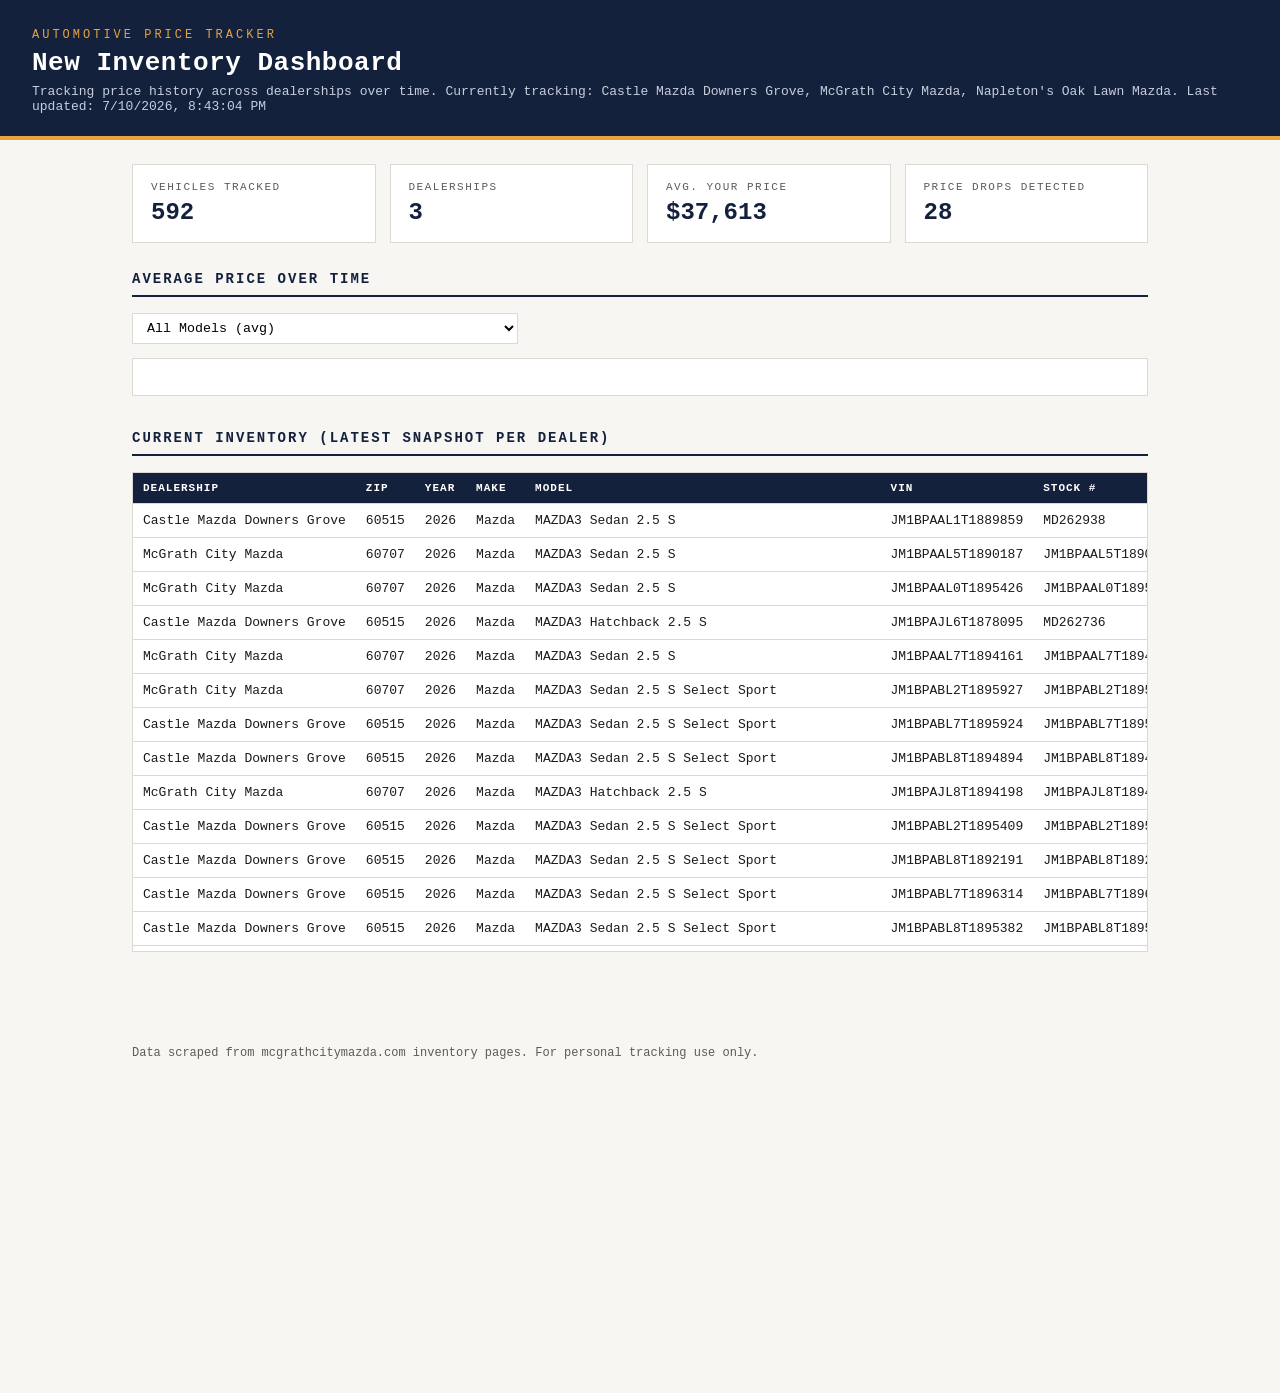
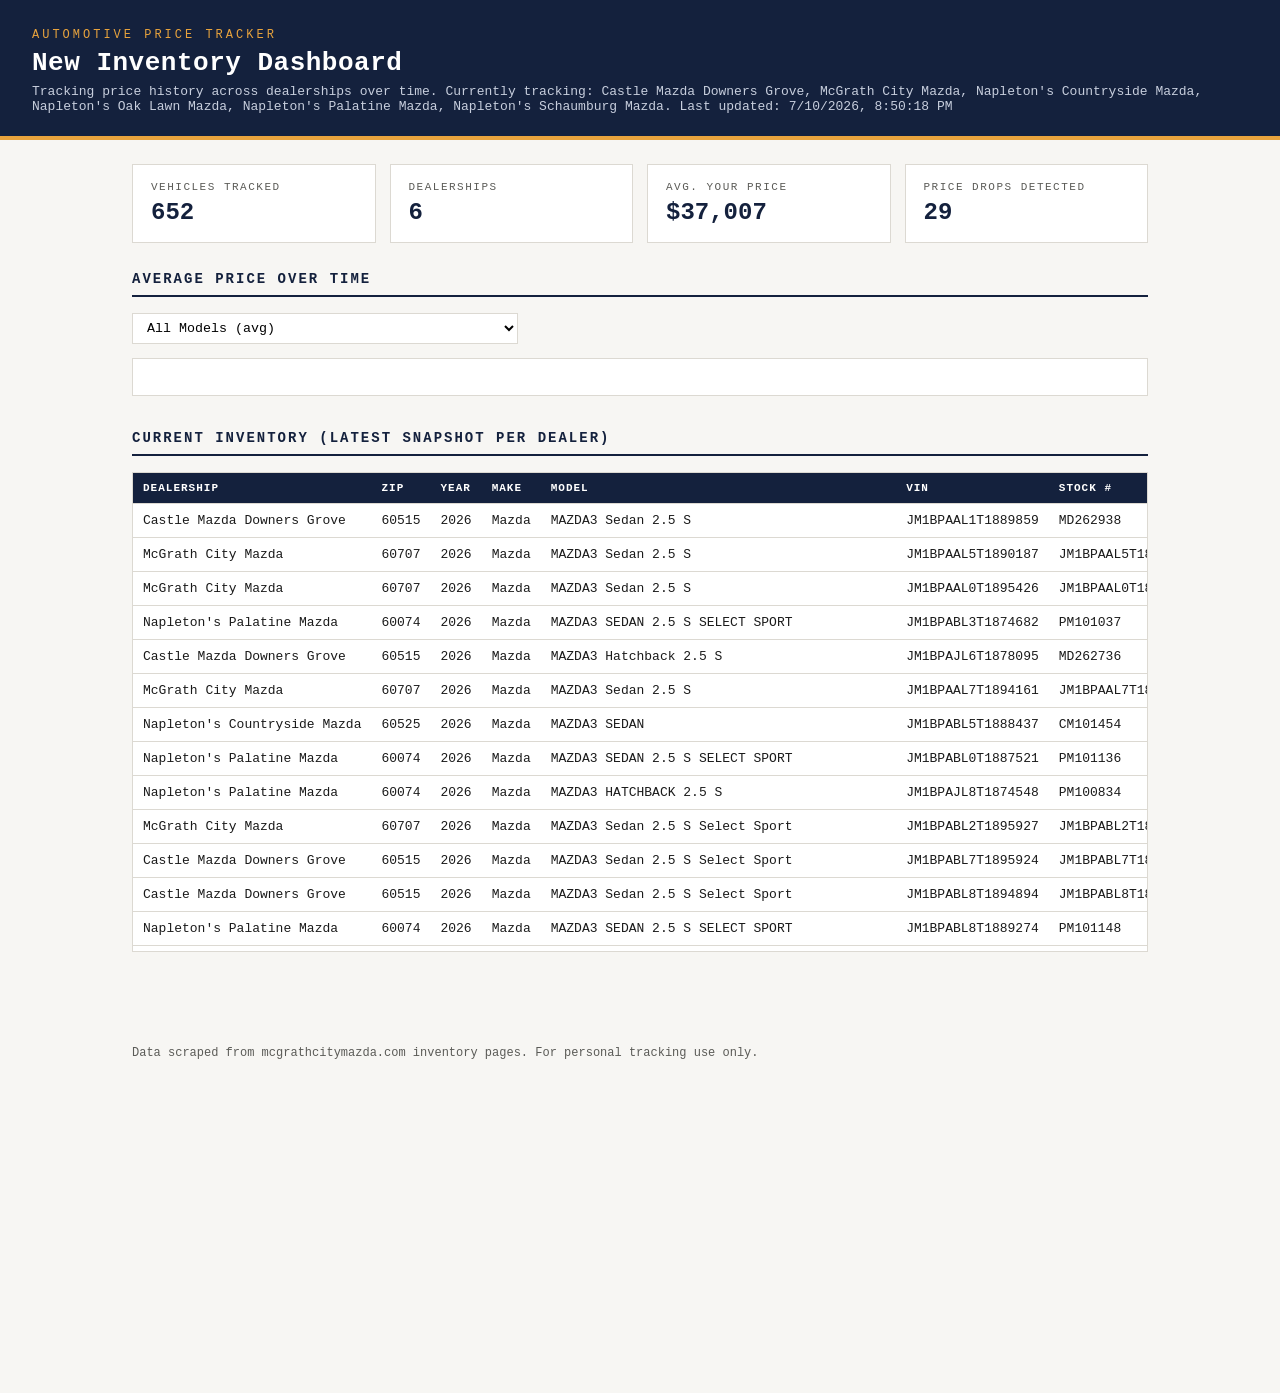
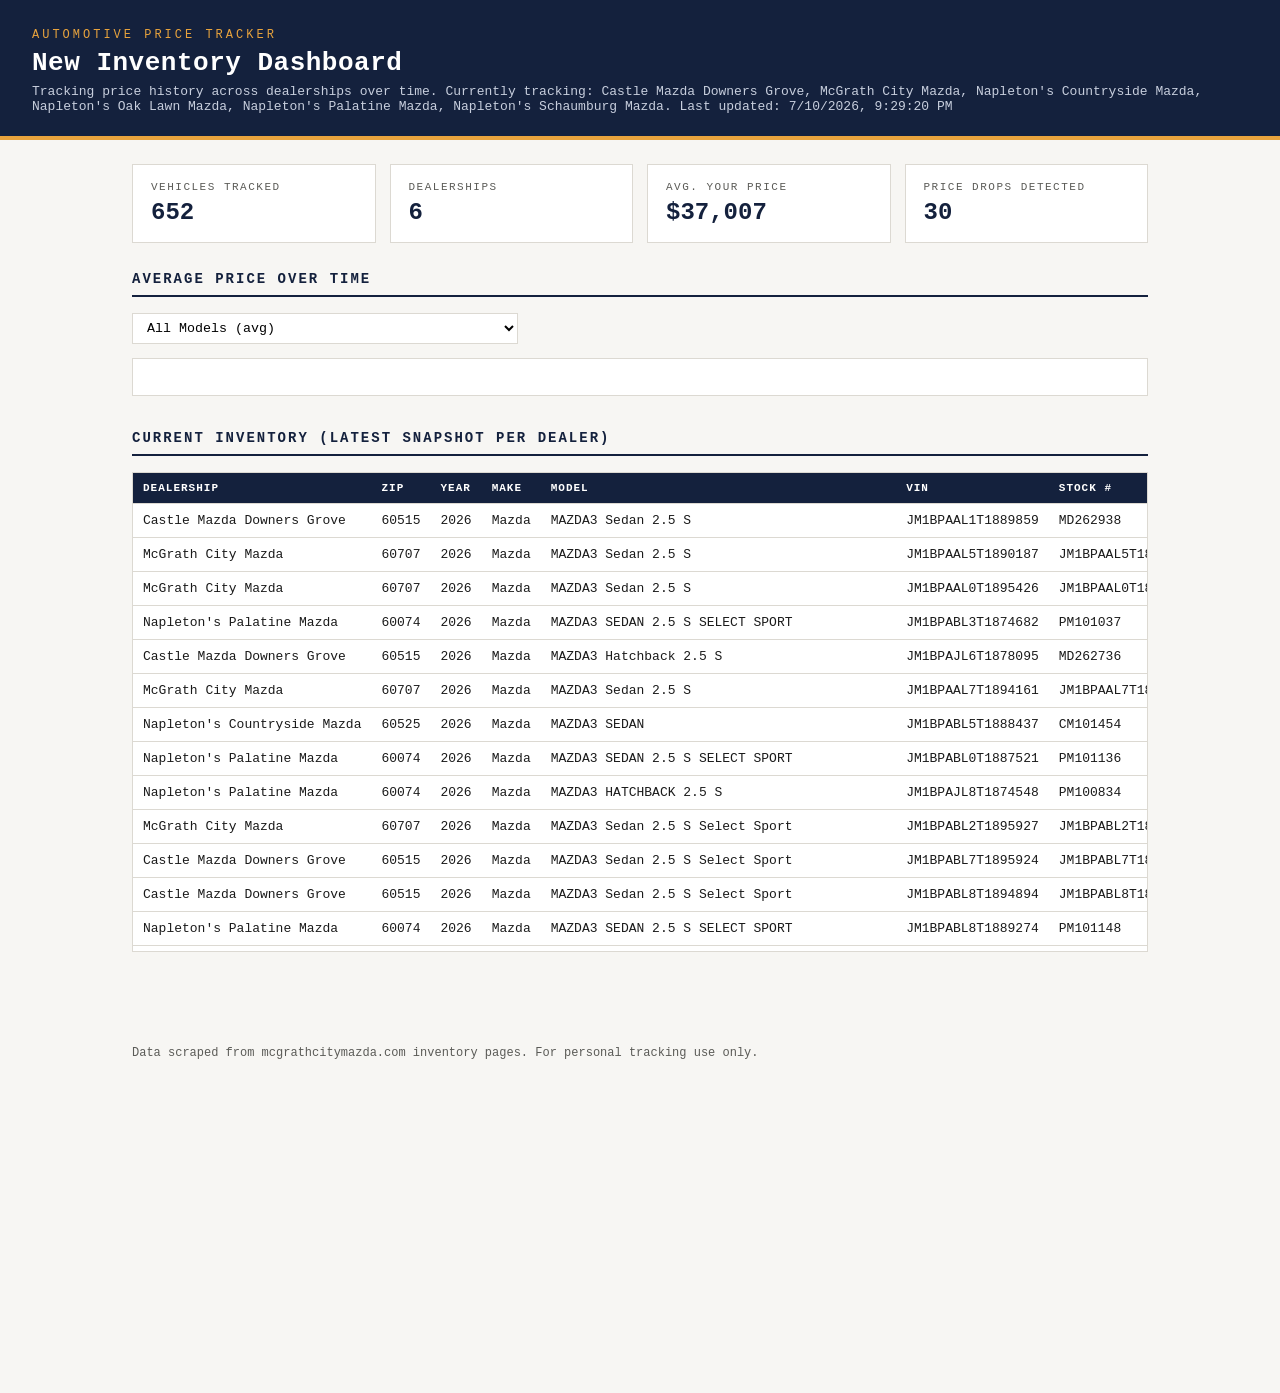
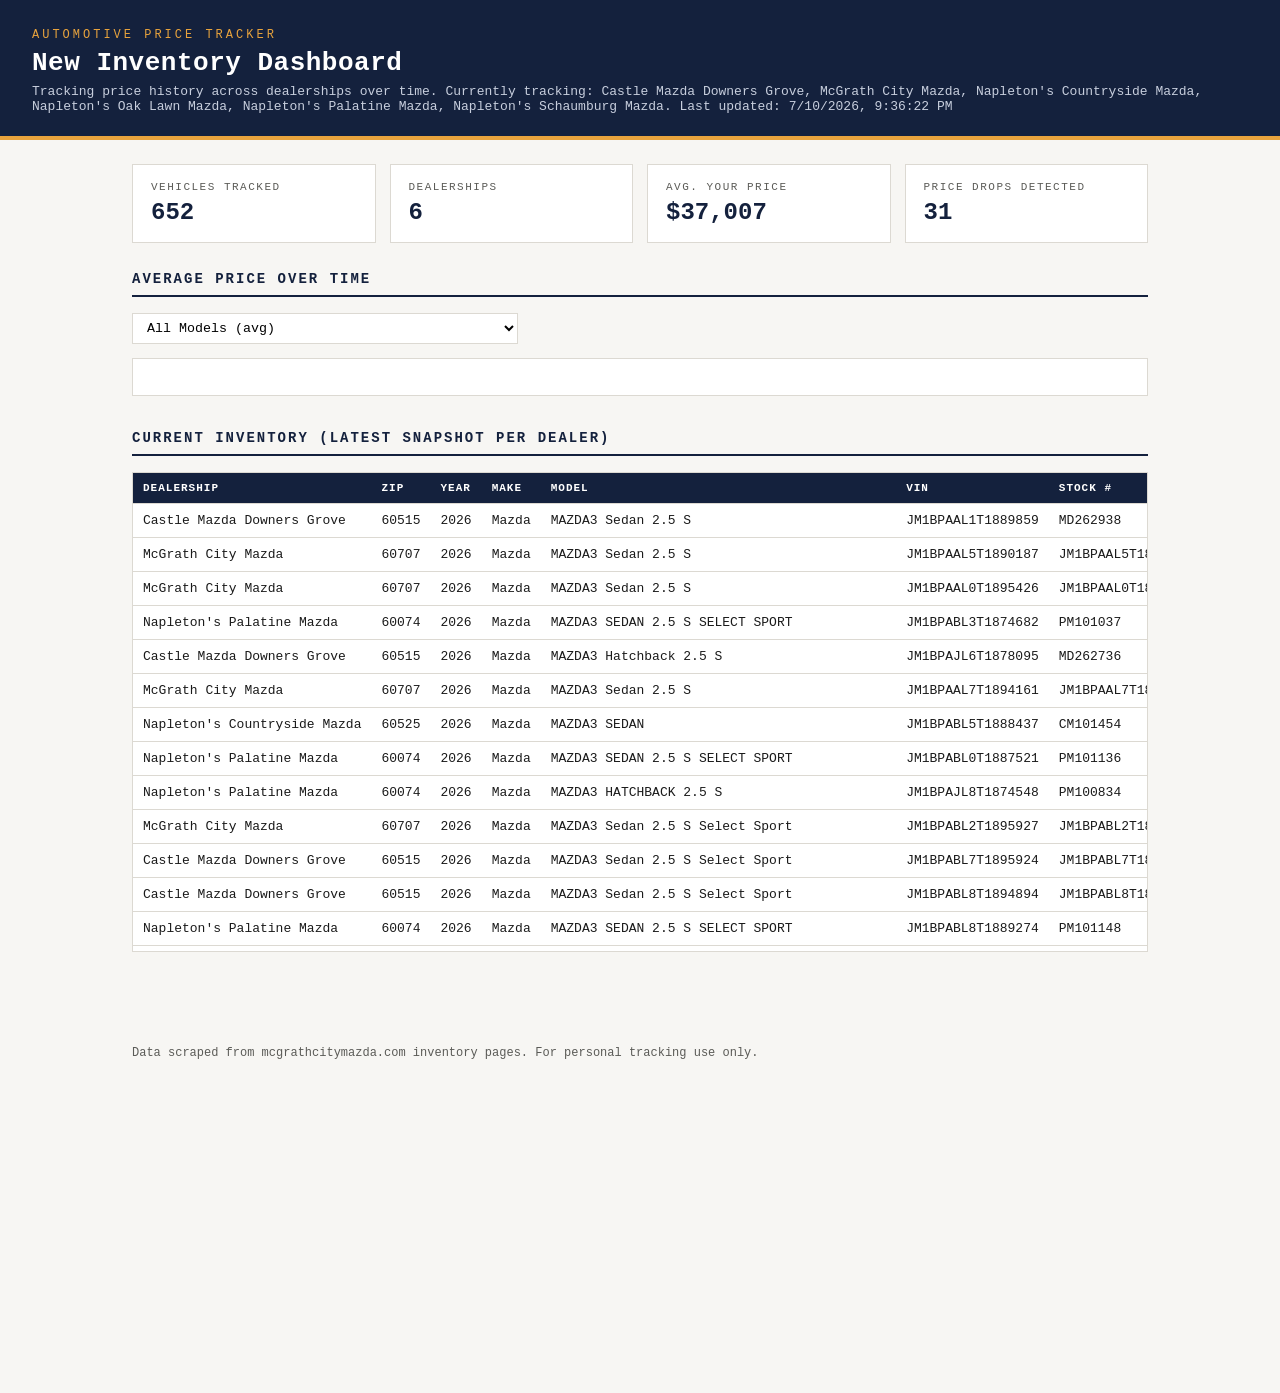
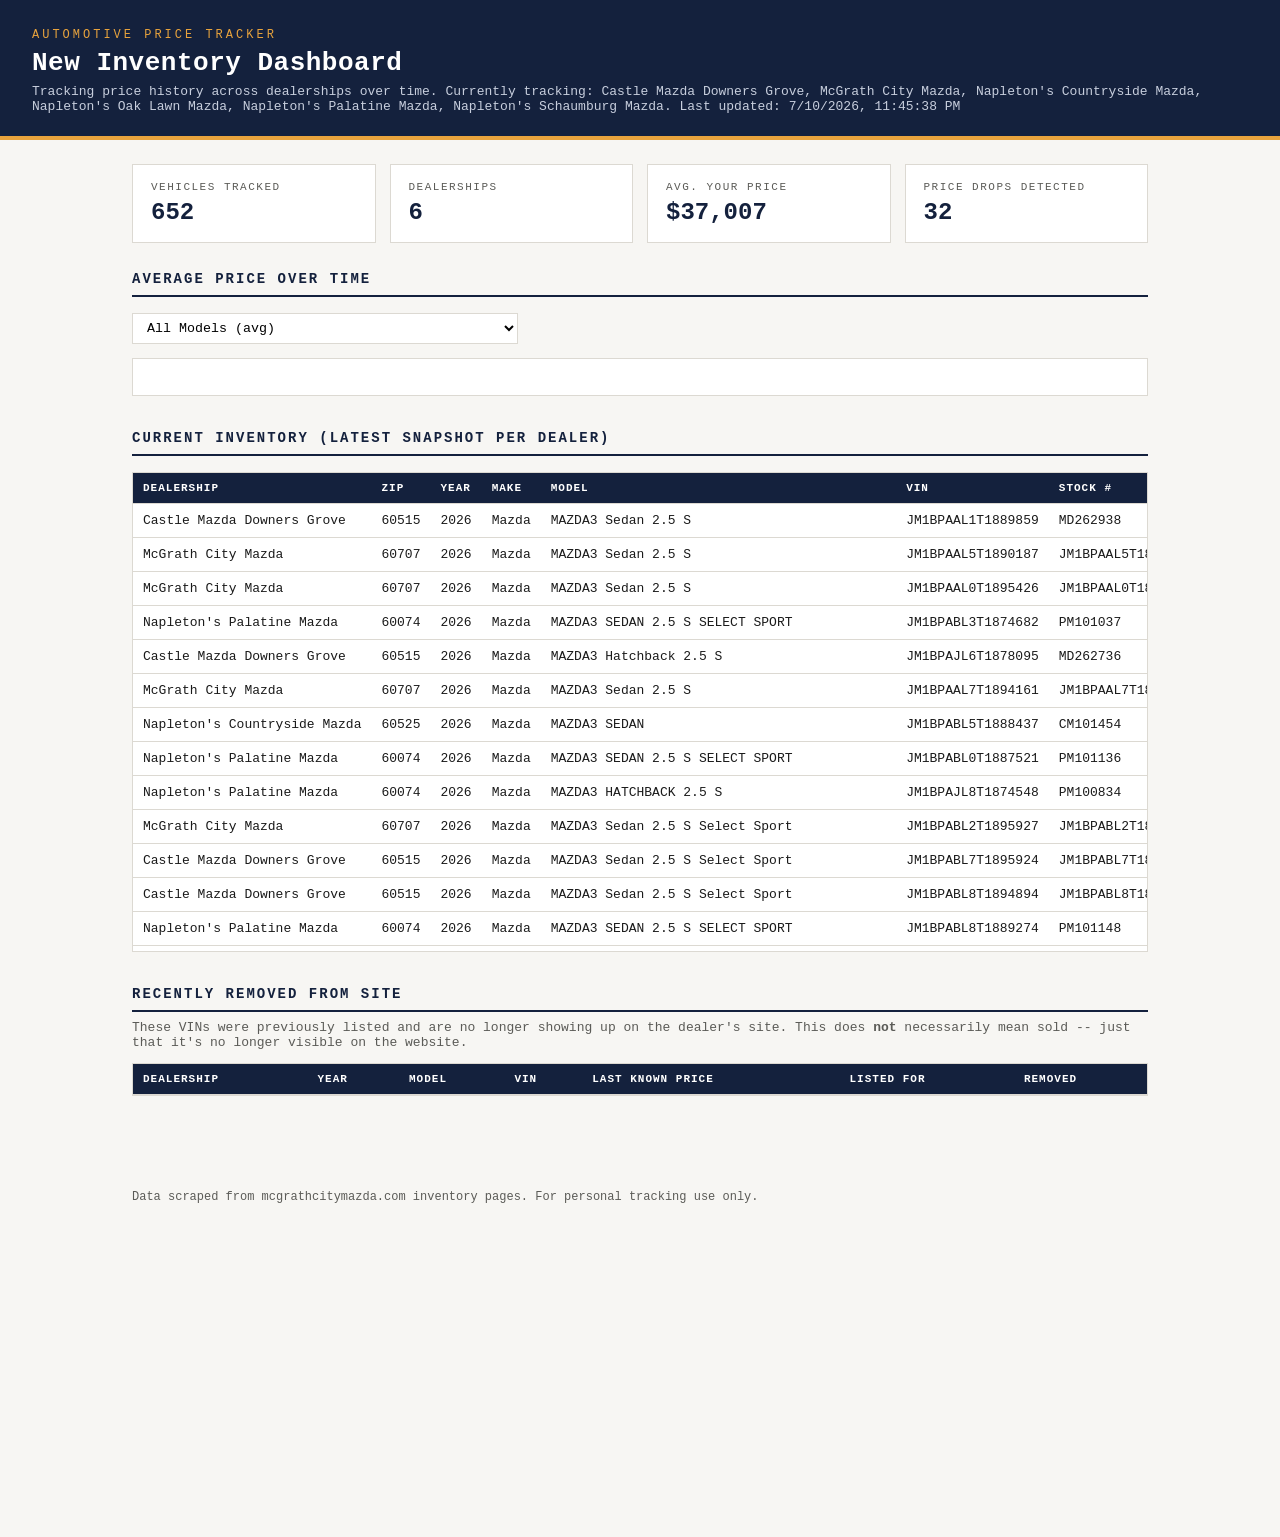
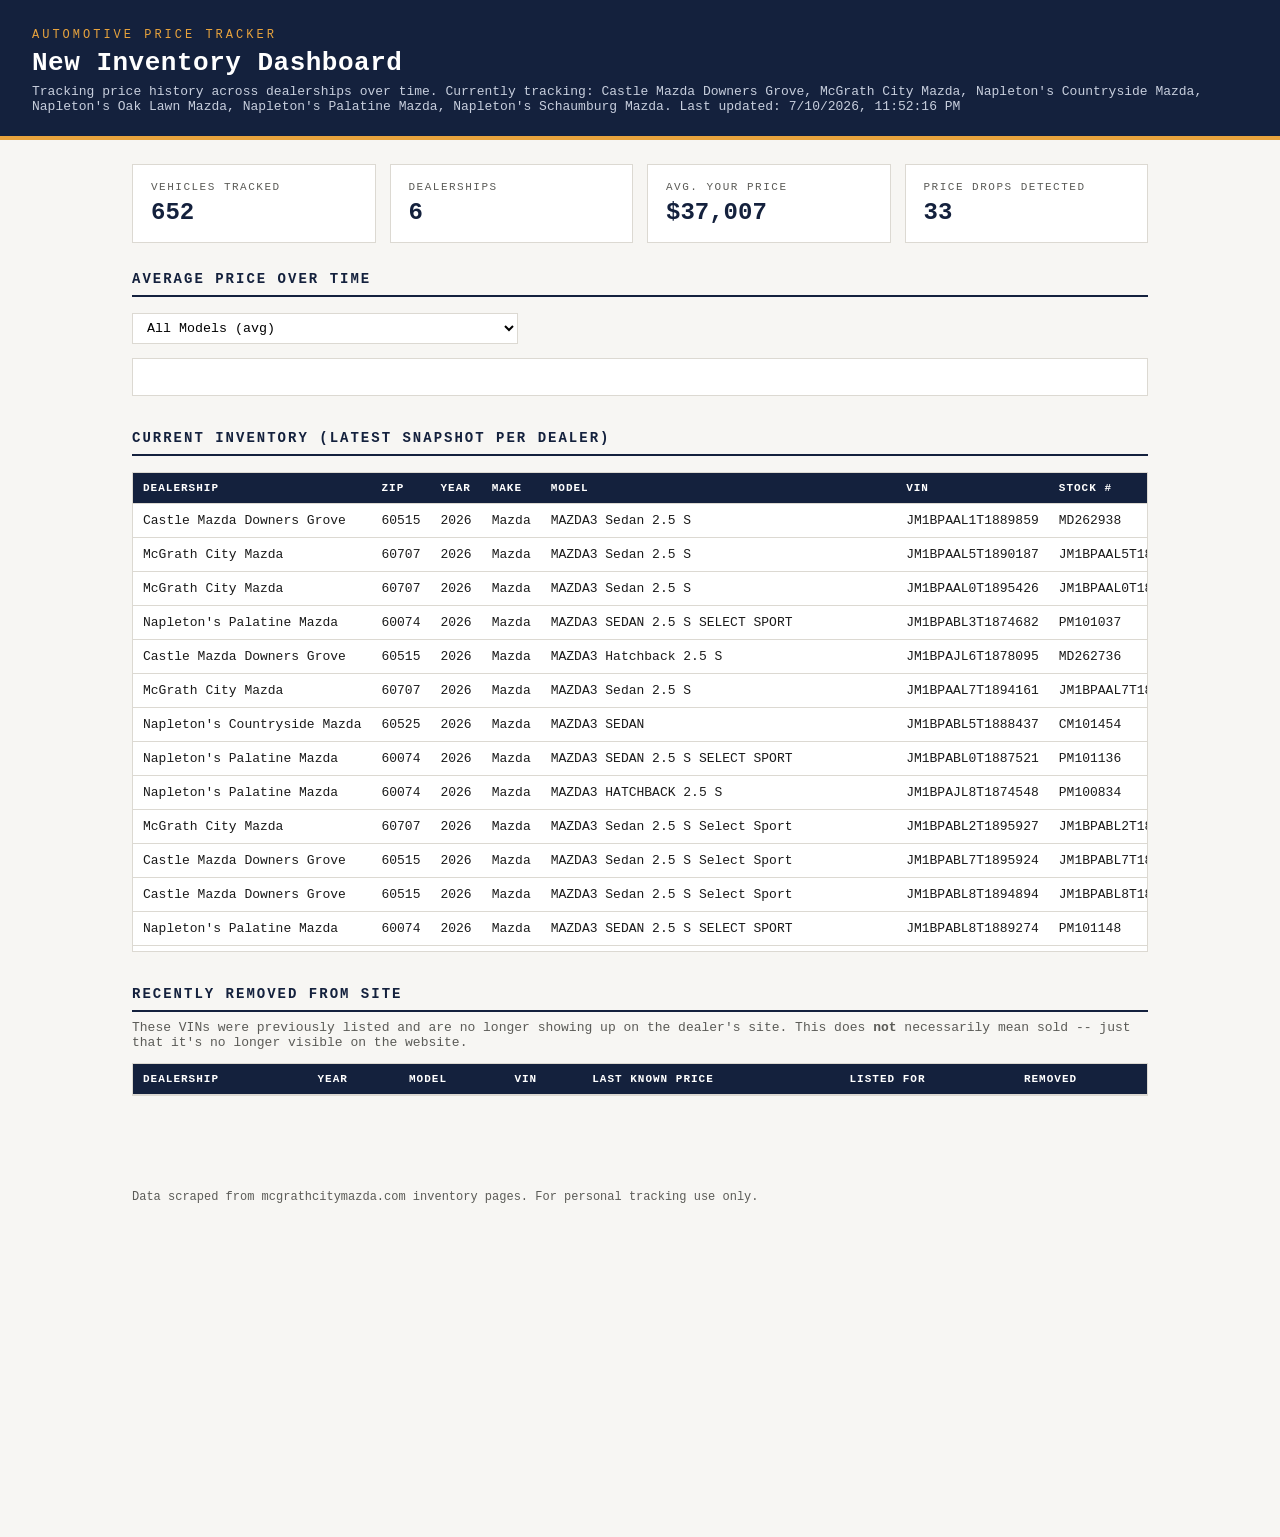
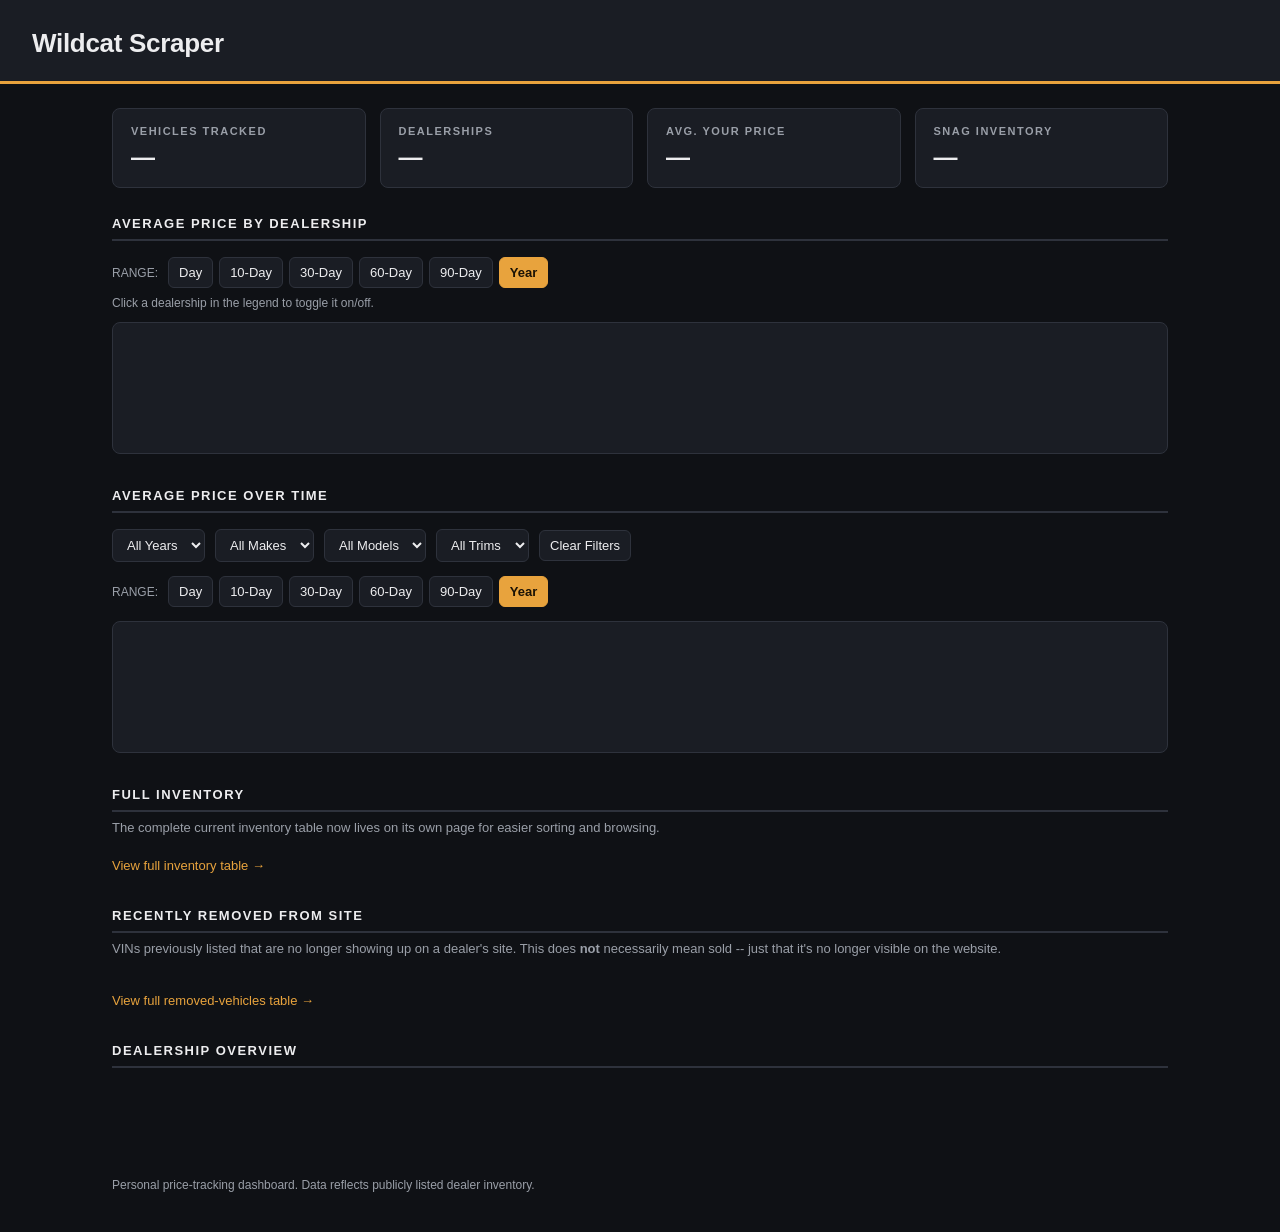
